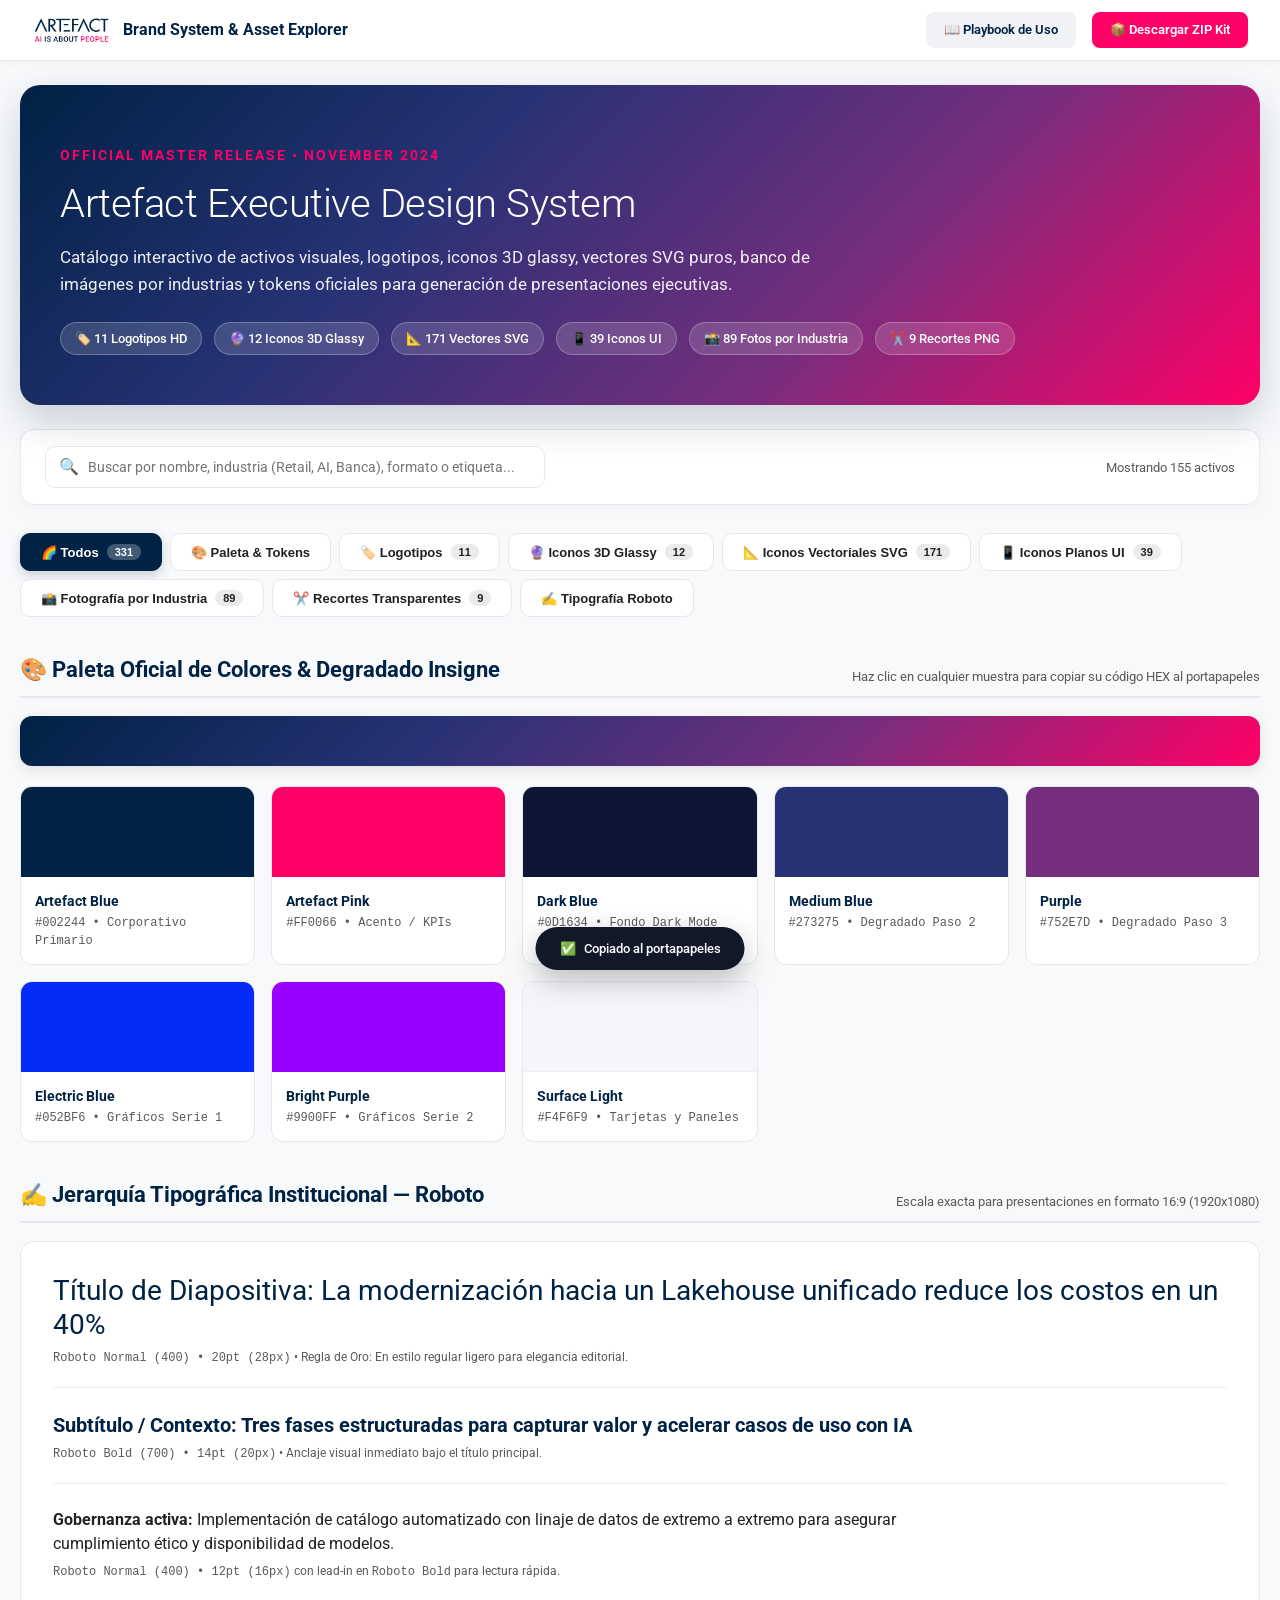
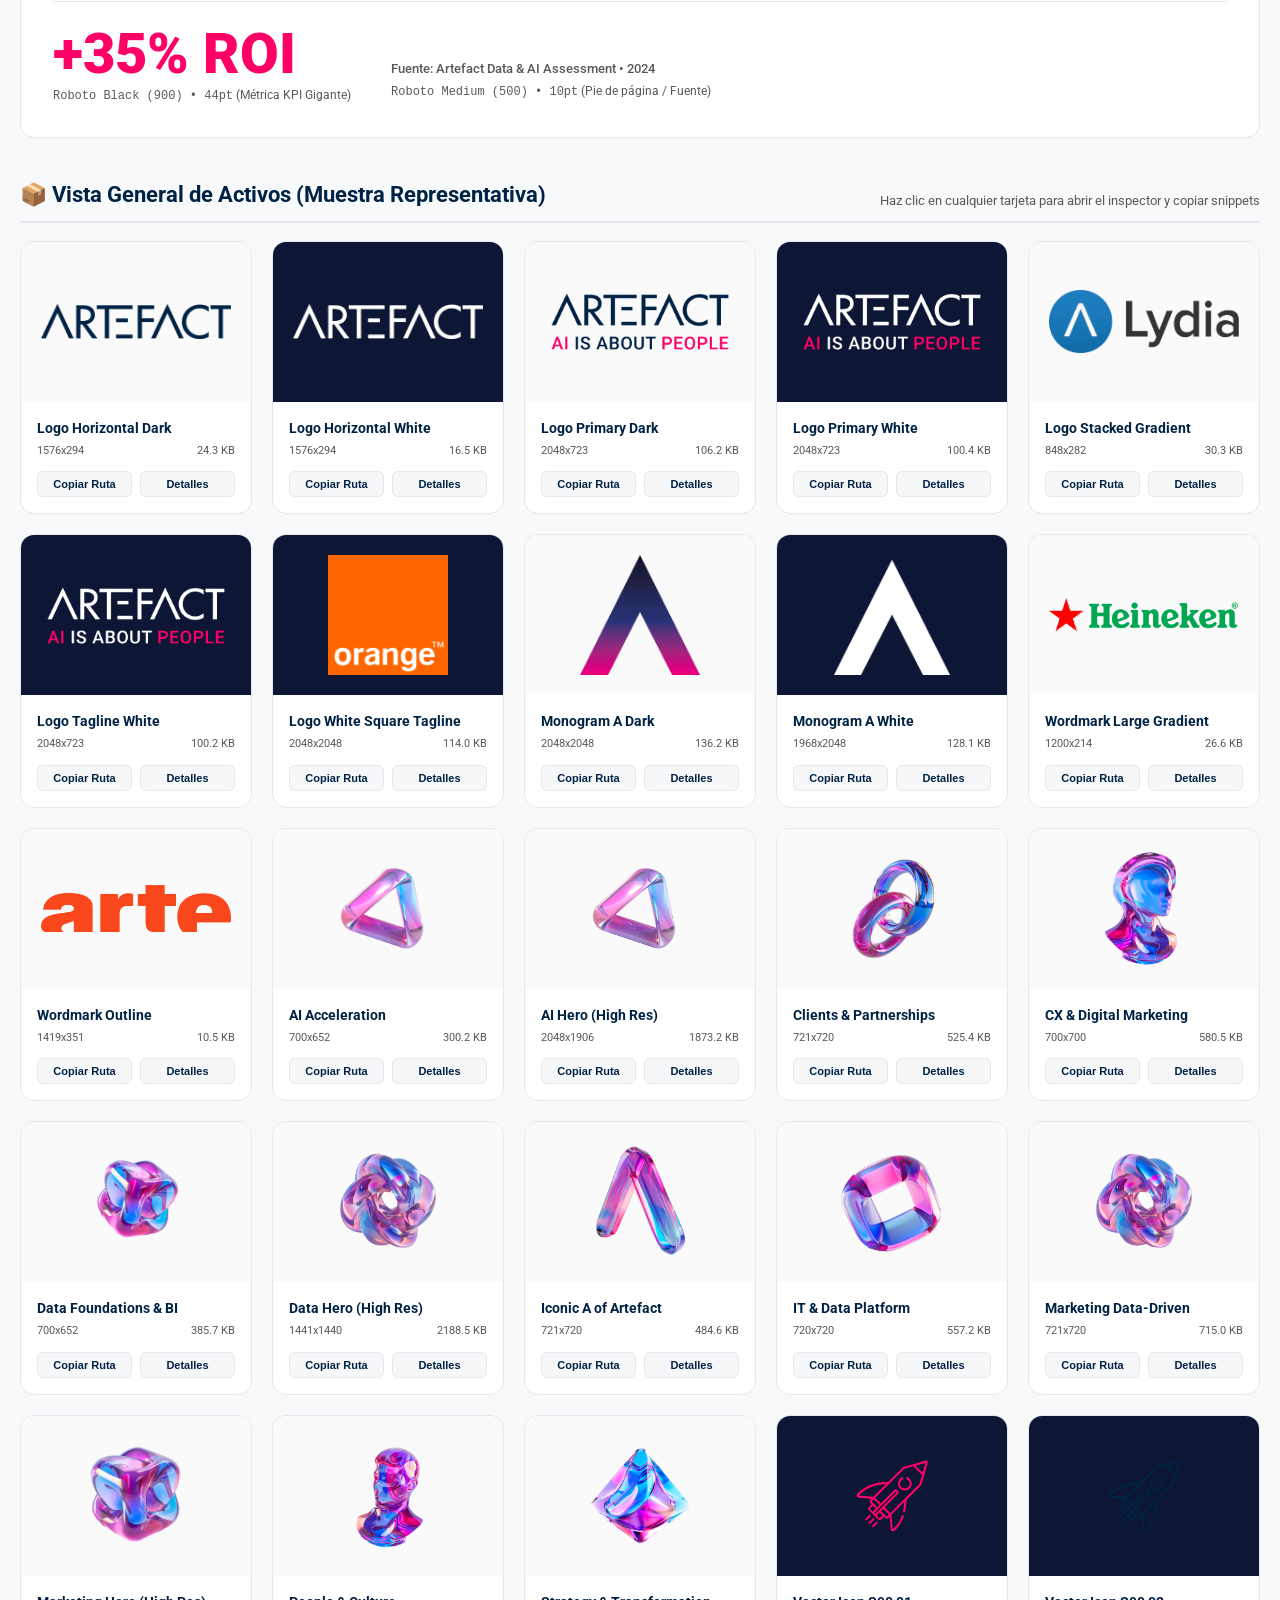
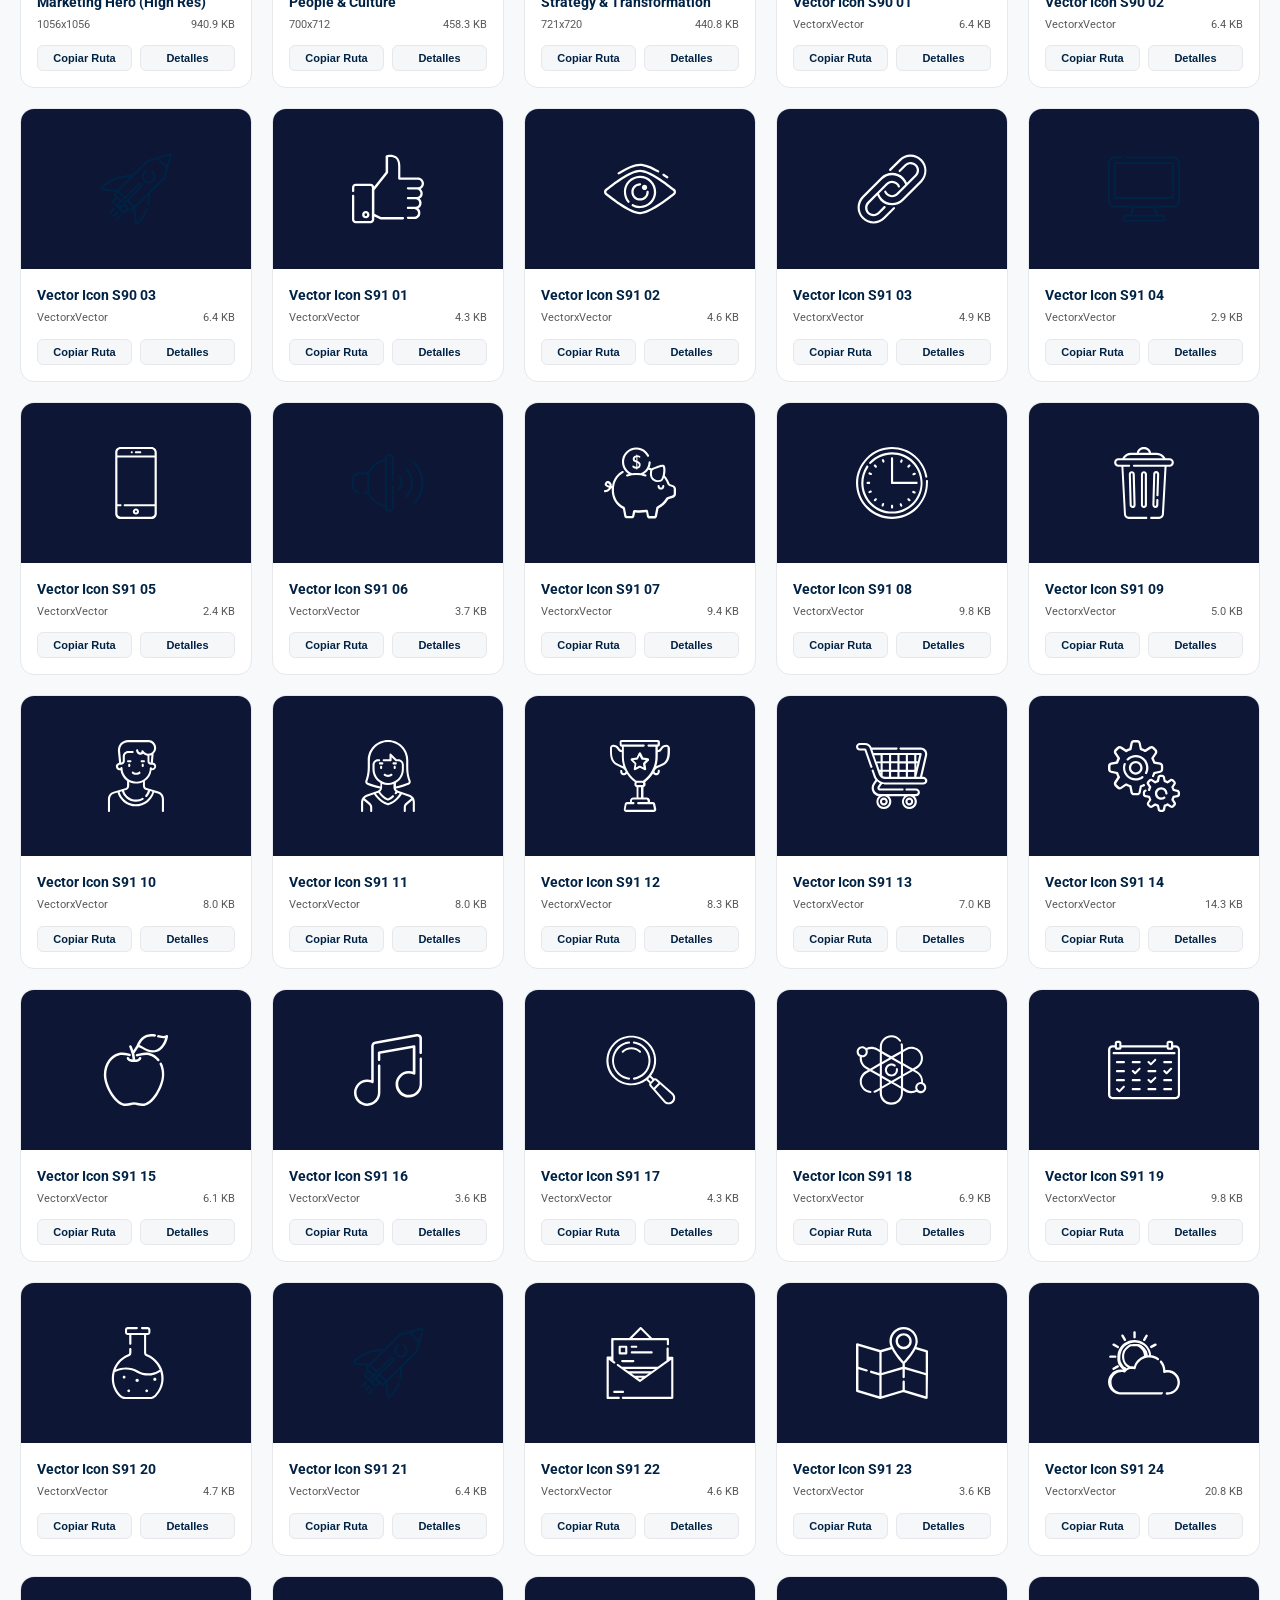
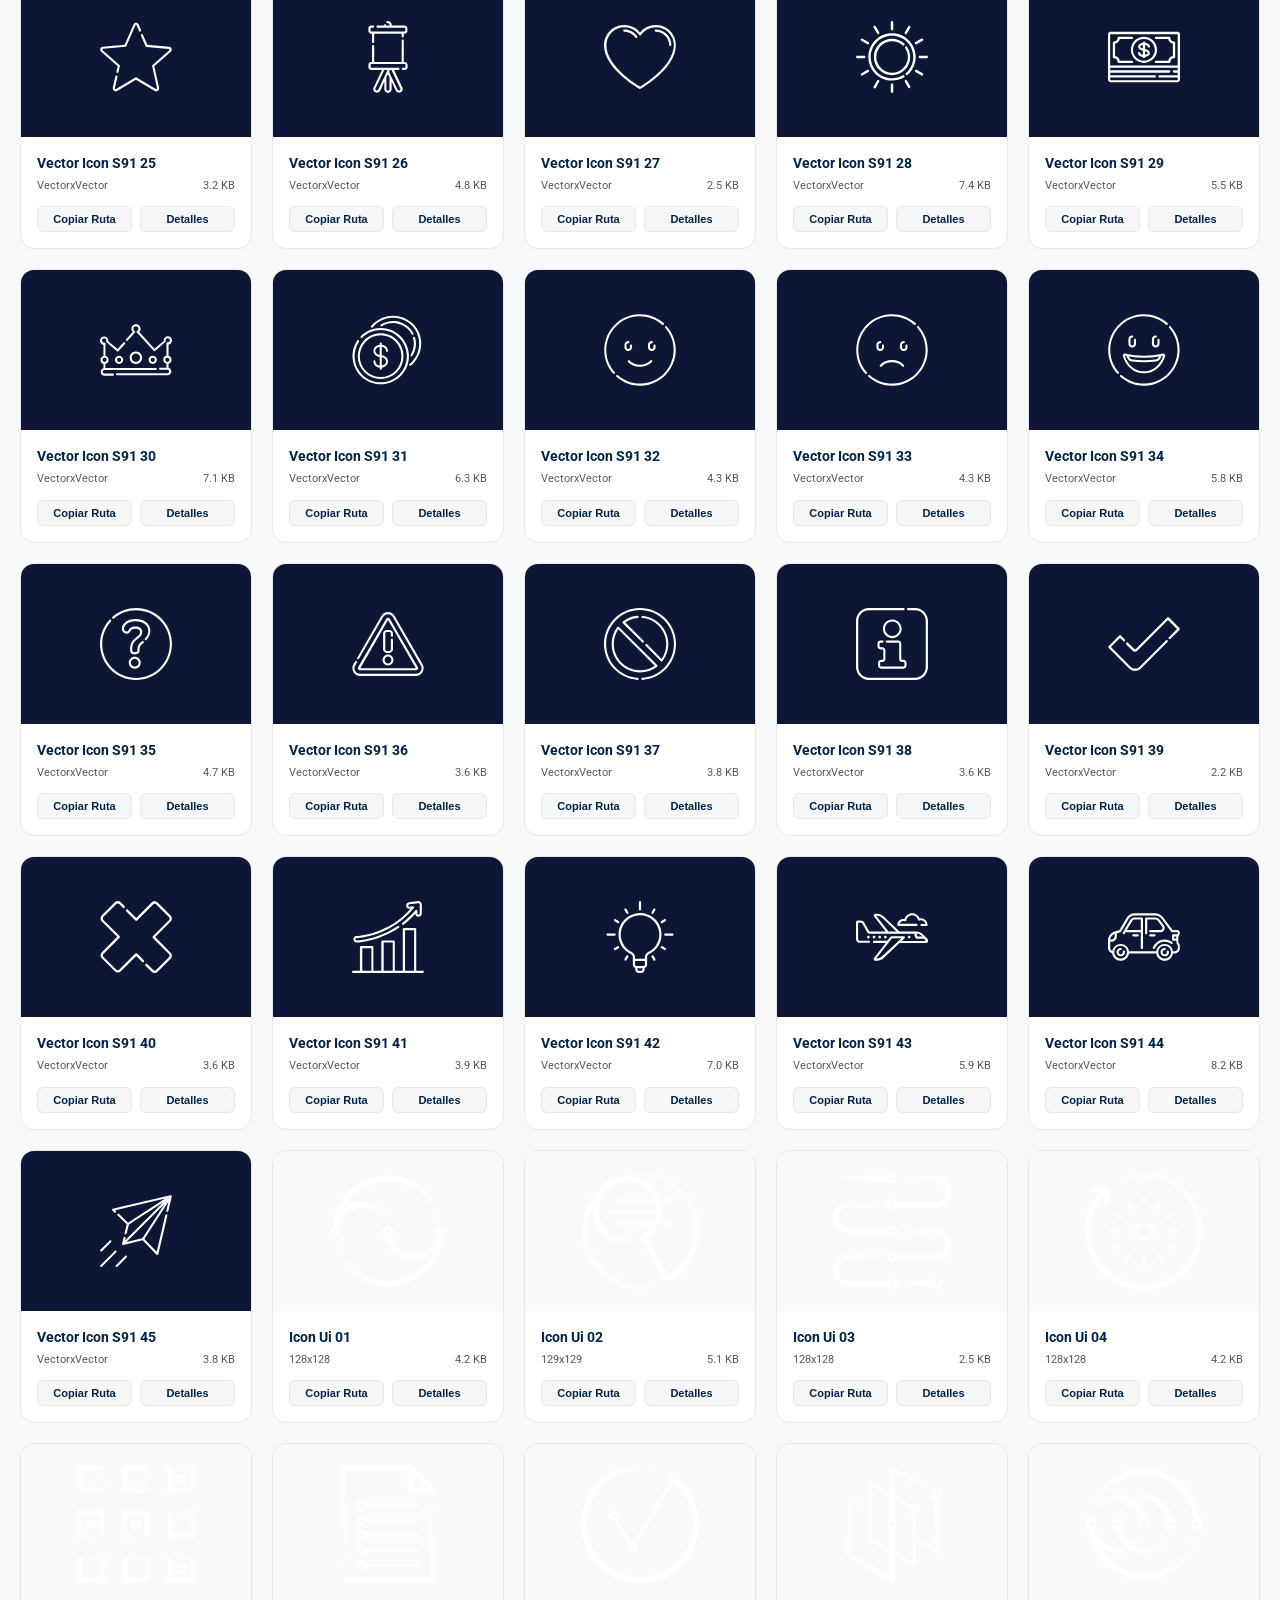
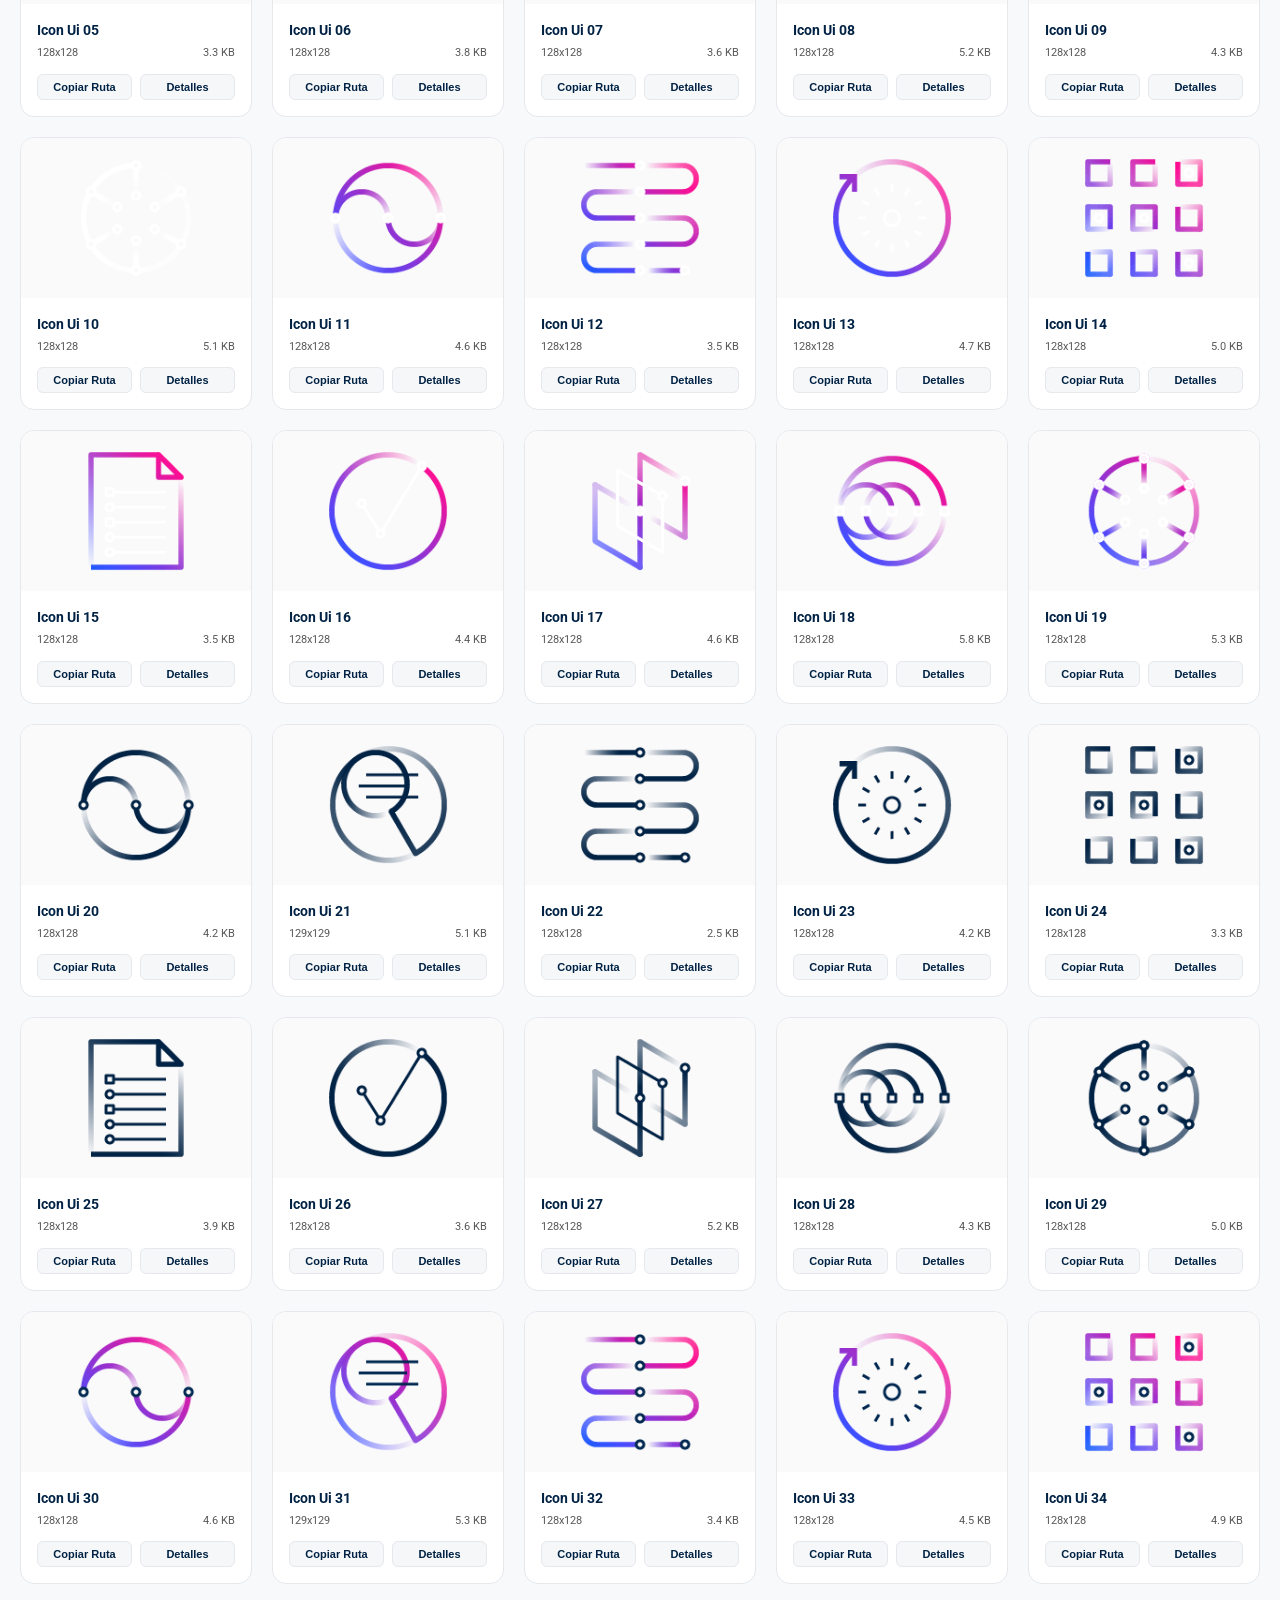
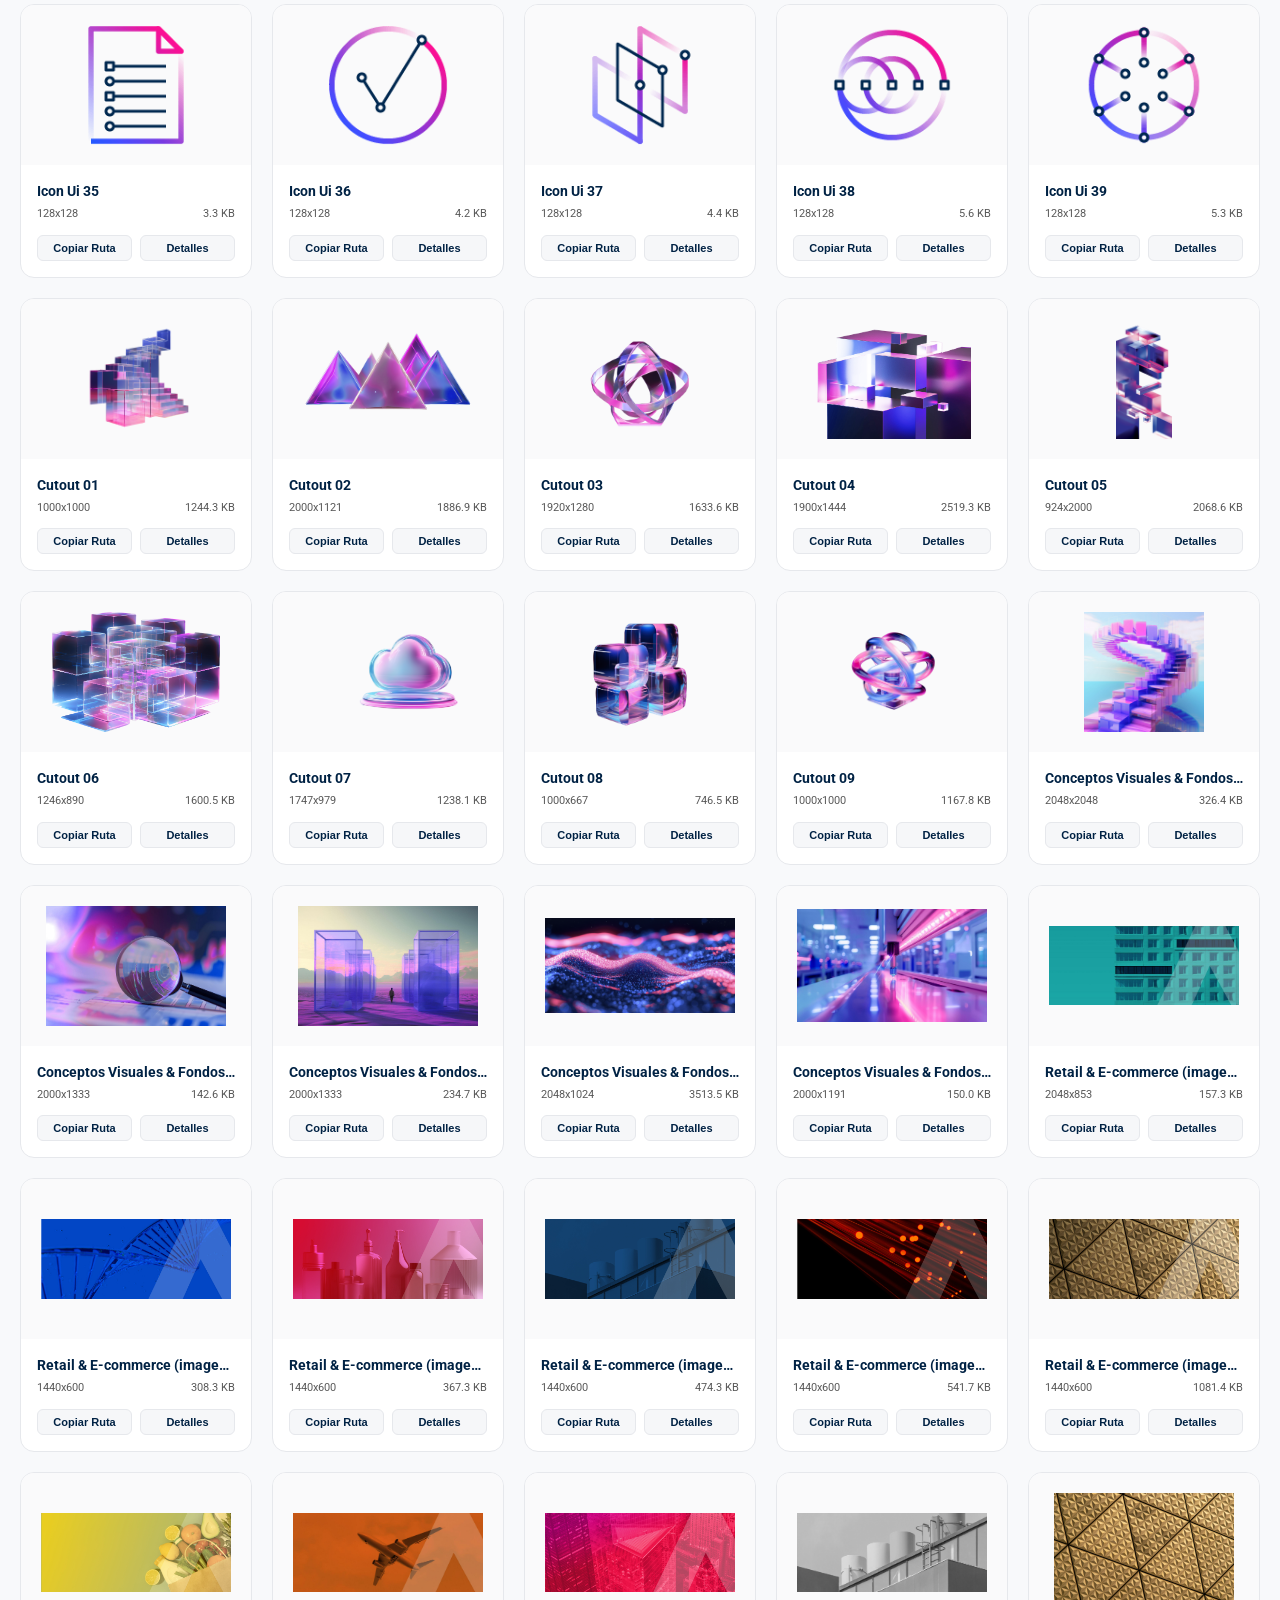
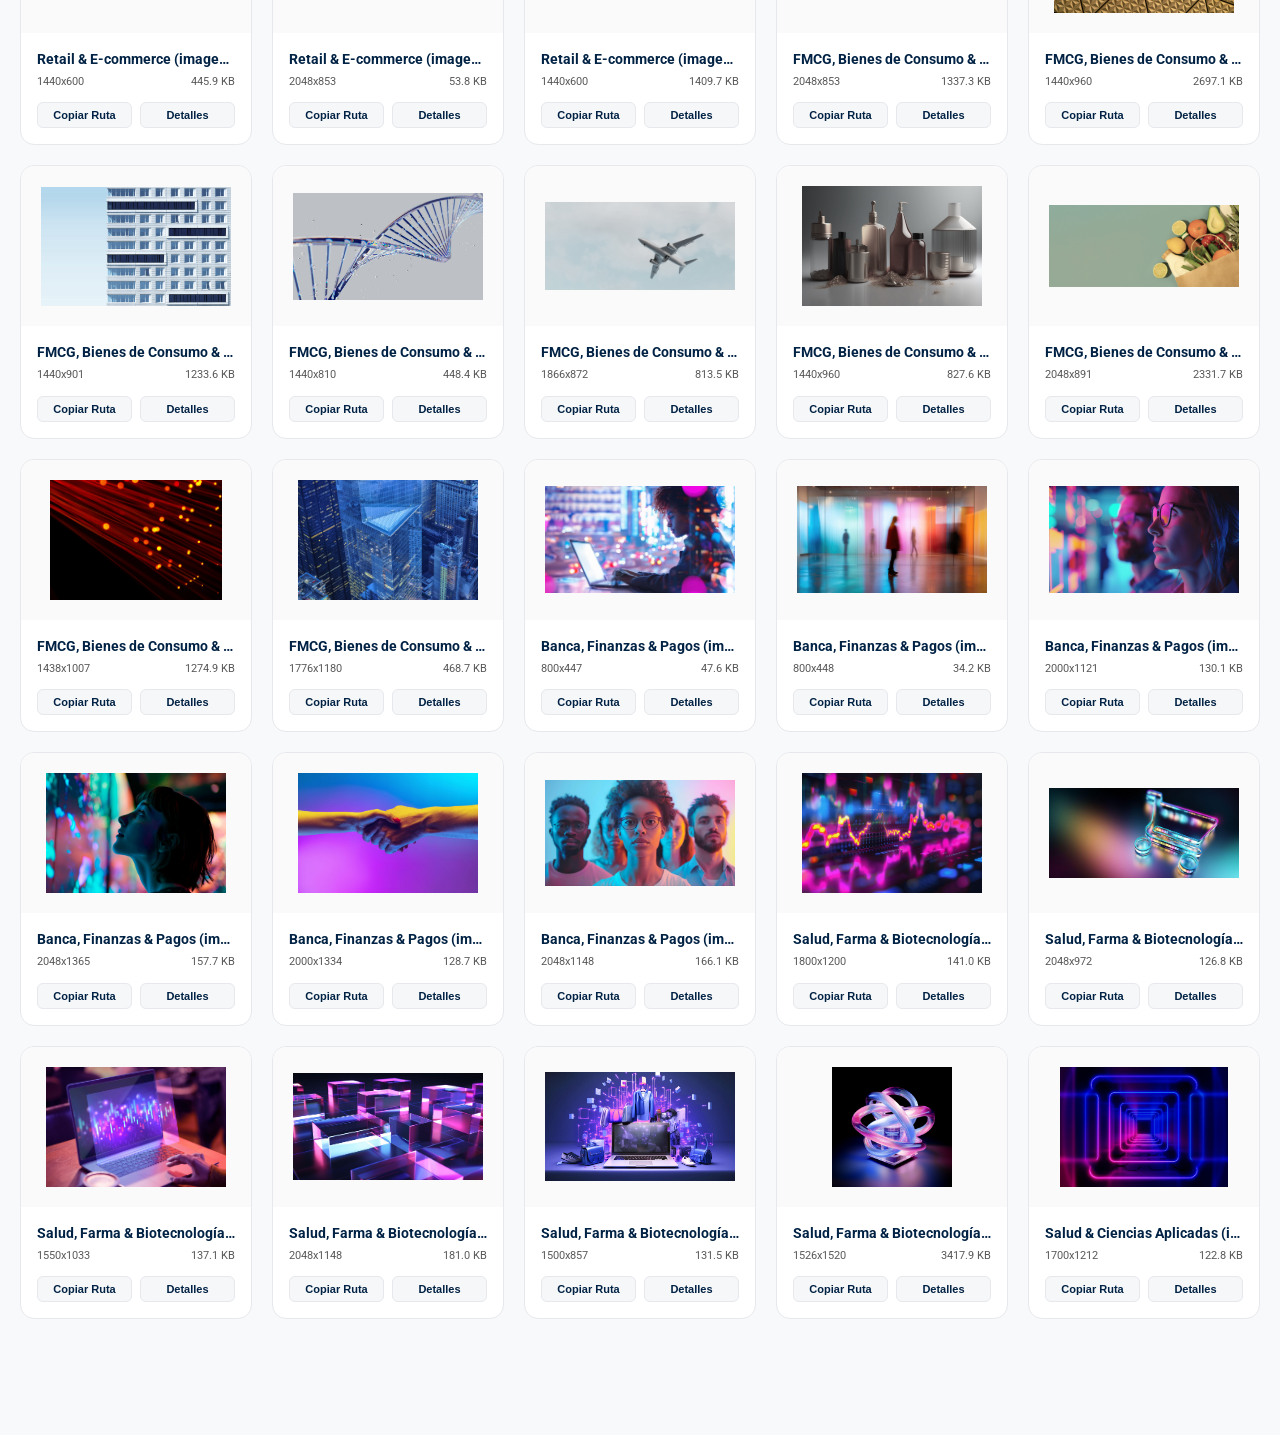
==== company-kits/artefact/index.html @ 00fe84c5 "feat: complete interactive asset explorer hub and context guides" ====
<!DOCTYPE html>
<html lang="es">
<head>
  <meta charset="UTF-8">
  <meta name="viewport" content="width=device-width, initial-scale=1.0">
  <title>Artefact Brand System & Asset Explorer</title>
  <link rel="stylesheet" href="tokens/artefact_theme.css">
  <link rel="preconnect" href="https://fonts.googleapis.com">
  <link rel="preconnect" href="https://fonts.gstatic.com" crossorigin>
  <link href="https://fonts.googleapis.com/css2?family=Roboto:wght@100;300;400;500;700;900&display=swap" rel="stylesheet">
  <style>
    :root {
      --primary-gradient: linear-gradient(135deg, #002244 0%, #273275 33%, #752E7D 66%, #FF0066 100%);
      --bg-page: #F8F9FB;
      --card-bg: #FFFFFF;
      --text-main: #212121;
      --text-muted: #595959;
      --border-color: #E6E8EC;
      --accent-pink: #FF0066;
      --artefact-blue: #002244;
      --dark-navy: #0D1634;
    }

    * { box-sizing: border-box; margin: 0; padding: 0; }
    body {
      font-family: 'Roboto', -apple-system, BlinkMacSystemFont, 'Segoe UI', sans-serif;
      background: var(--bg-page);
      color: var(--text-main);
      line-height: 1.5;
      padding-bottom: 80px;
    }

    /* Top Sticky Navigation Bar */
    .top-bar {
      position: sticky;
      top: 0;
      z-index: 100;
      background: rgba(255, 255, 255, 0.92);
      backdrop-filter: blur(12px);
      border-bottom: 1px solid var(--border-color);
      padding: 12px 32px;
      display: flex;
      justify-content: space-between;
      align-items: center;
      box-shadow: 0 2px 10px rgba(0,0,0,0.03);
    }
    .brand-logo-nav {
      display: flex;
      align-items: center;
      gap: 12px;
      text-decoration: none;
      color: var(--artefact-blue);
      font-weight: 700;
      font-size: 16px;
    }
    .brand-logo-nav img {
      height: 28px;
    }
    .nav-actions {
      display: flex;
      align-items: center;
      gap: 16px;
    }
    .btn-action {
      padding: 8px 18px;
      border-radius: 8px;
      font-size: 13px;
      font-weight: 600;
      text-decoration: none;
      cursor: pointer;
      display: inline-flex;
      align-items: center;
      gap: 8px;
      transition: all 0.2s;
      border: none;
    }
    .btn-primary {
      background: var(--accent-pink);
      color: white;
    }
    .btn-primary:hover {
      background: #E0005A;
      transform: translateY(-1px);
      box-shadow: 0 4px 12px rgba(255,0,102,0.3);
    }
    .btn-secondary {
      background: #F0F2F5;
      color: var(--artefact-blue);
    }
    .btn-secondary:hover {
      background: #E4E7EB;
    }

    /* Hero Banner */
    .hero-header {
      background: var(--primary-gradient);
      color: white;
      padding: 60px 40px 50px 40px;
      margin: 24px auto;
      max-width: 1400px;
      border-radius: 20px;
      box-shadow: 0 16px 40px rgba(0, 34, 68, 0.2);
      position: relative;
      overflow: hidden;
    }
    .hero-header h1 {
      font-size: 40px;
      font-weight: 300;
      letter-spacing: -0.5px;
      margin-bottom: 10px;
    }
    .hero-header p {
      font-size: 17px;
      opacity: 0.92;
      max-width: 800px;
      line-height: 1.6;
      margin-bottom: 24px;
    }
    .stats-bar {
      display: flex;
      flex-wrap: wrap;
      gap: 12px;
    }
    .stat-badge {
      background: rgba(255, 255, 255, 0.15);
      border: 1px solid rgba(255, 255, 255, 0.25);
      backdrop-filter: blur(8px);
      padding: 6px 14px;
      border-radius: 20px;
      font-size: 13px;
      font-weight: 500;
      display: inline-flex;
      align-items: center;
      gap: 6px;
    }

    /* Main Container */
    .main-container {
      max-width: 1400px;
      margin: 0 auto;
      padding: 0 20px;
    }

    /* Search & Filter Toolbar */
    .toolbar {
      background: white;
      padding: 16px 24px;
      border-radius: 14px;
      border: 1px solid var(--border-color);
      margin-bottom: 28px;
      display: flex;
      flex-wrap: wrap;
      justify-content: space-between;
      align-items: center;
      gap: 16px;
      box-shadow: 0 4px 16px rgba(0,0,0,0.03);
    }
    .search-box {
      position: relative;
      flex: 1;
      min-width: 280px;
      max-width: 500px;
    }
    .search-box input {
      width: 100%;
      padding: 12px 16px 12px 42px;
      border-radius: 10px;
      border: 1px solid var(--border-color);
      font-size: 14px;
      font-family: inherit;
      outline: none;
      transition: border-color 0.2s, box-shadow 0.2s;
    }
    .search-box input:focus {
      border-color: var(--accent-pink);
      box-shadow: 0 0 0 3px rgba(255,0,102,0.12);
    }
    .search-icon {
      position: absolute;
      left: 14px;
      top: 50%;
      transform: translateY(-50%);
      color: #999;
      font-size: 16px;
    }

    /* Tabs Filter Bar */
    .filter-tabs {
      display: flex;
      flex-wrap: wrap;
      gap: 8px;
      margin-bottom: 30px;
    }
    .tab-btn {
      padding: 10px 20px;
      border-radius: 10px;
      border: 1px solid var(--border-color);
      background: white;
      color: var(--text-main);
      font-size: 13px;
      font-weight: 600;
      cursor: pointer;
      transition: all 0.2s;
      display: flex;
      align-items: center;
      gap: 8px;
    }
    .tab-btn:hover {
      background: #F4F6F9;
      border-color: #D0D4DC;
    }
    .tab-btn.active {
      background: var(--artefact-blue);
      color: white;
      border-color: var(--artefact-blue);
      box-shadow: 0 4px 12px rgba(0, 34, 68, 0.2);
    }
    .tab-count {
      background: rgba(0,0,0,0.08);
      padding: 2px 8px;
      border-radius: 12px;
      font-size: 11px;
    }
    .tab-btn.active .tab-count {
      background: rgba(255,255,255,0.25);
    }

    /* Sub-filter chips */
    .subfilter-bar {
      display: flex;
      flex-wrap: wrap;
      gap: 8px;
      margin-bottom: 24px;
      padding-bottom: 16px;
      border-bottom: 1px solid var(--border-color);
    }
    .chip-btn {
      padding: 6px 14px;
      border-radius: 20px;
      font-size: 12px;
      font-weight: 500;
      background: #EBF0F5;
      color: var(--artefact-blue);
      border: 1px solid transparent;
      cursor: pointer;
      transition: all 0.2s;
    }
    .chip-btn:hover {
      background: #DFE5ED;
    }
    .chip-btn.active {
      background: var(--accent-pink);
      color: white;
      box-shadow: 0 2px 8px rgba(255,0,102,0.3);
    }

    /* Section Headings */
    .section-header {
      display: flex;
      justify-content: space-between;
      align-items: flex-end;
      margin: 36px 0 18px 0;
      padding-bottom: 10px;
      border-bottom: 2px solid var(--border-color);
    }
    .section-title {
      font-size: 22px;
      font-weight: 700;
      color: var(--artefact-blue);
      display: flex;
      align-items: center;
      gap: 10px;
    }
    .section-desc {
      font-size: 13px;
      color: var(--text-muted);
    }

    /* Grid of Asset Cards */
    .asset-grid {
      display: grid;
      grid-template-columns: repeat(auto-fill, minmax(220px, 1fr));
      gap: 20px;
      margin-bottom: 40px;
    }
    .asset-card {
      background: white;
      border: 1px solid var(--border-color);
      border-radius: 14px;
      overflow: hidden;
      display: flex;
      flex-direction: column;
      transition: transform 0.2s, box-shadow 0.2s, border-color 0.2s;
      cursor: pointer;
      position: relative;
    }
    .asset-card:hover {
      transform: translateY(-4px);
      box-shadow: 0 12px 28px rgba(0,0,0,0.08);
      border-color: #CBD0DB;
    }
    .asset-preview-box {
      height: 160px;
      display: flex;
      align-items: center;
      justify-content: center;
      padding: 20px;
      background: #FAFAFB;
      position: relative;
    }
    .asset-preview-box.dark-bg {
      background: var(--dark-navy);
    }
    .asset-preview-box img, .asset-preview-box svg {
      max-width: 100%;
      max-height: 100%;
      object-fit: contain;
      transition: transform 0.2s;
    }
    .asset-card:hover .asset-preview-box img, .asset-card:hover .asset-preview-box svg {
      transform: scale(1.05);
    }
    .asset-info {
      padding: 16px;
      display: flex;
      flex-direction: column;
      flex: 1;
      justify-content: space-between;
    }
    .asset-title {
      font-size: 14px;
      font-weight: 700;
      color: var(--artefact-blue);
      margin-bottom: 4px;
      white-space: nowrap;
      overflow: hidden;
      text-overflow: ellipsis;
    }
    .asset-meta {
      font-size: 11px;
      color: var(--text-muted);
      margin-bottom: 12px;
      display: flex;
      justify-content: space-between;
    }
    .asset-actions {
      display: flex;
      gap: 8px;
    }
    .btn-card {
      flex: 1;
      padding: 6px 10px;
      border-radius: 6px;
      font-size: 11px;
      font-weight: 600;
      border: 1px solid var(--border-color);
      background: #F6F7F9;
      color: var(--artefact-blue);
      cursor: pointer;
      text-align: center;
      transition: all 0.15s;
    }
    .btn-card:hover {
      background: var(--artefact-blue);
      color: white;
      border-color: var(--artefact-blue);
    }

    /* Color Swatches Grid */
    .color-grid {
      display: grid;
      grid-template-columns: repeat(auto-fill, minmax(200px, 1fr));
      gap: 16px;
      margin-bottom: 30px;
    }
    .color-box {
      background: white;
      border-radius: 12px;
      border: 1px solid var(--border-color);
      overflow: hidden;
      cursor: pointer;
      transition: transform 0.2s;
    }
    .color-box:hover {
      transform: translateY(-3px);
      box-shadow: 0 8px 20px rgba(0,0,0,0.06);
    }
    .color-fill {
      height: 90px;
      width: 100%;
    }
    .color-details {
      padding: 14px;
    }
    .color-name {
      font-weight: 700;
      font-size: 14px;
      color: var(--artefact-blue);
      margin-bottom: 2px;
    }
    .color-code {
      font-family: monospace;
      font-size: 12px;
      color: var(--text-muted);
    }

    /* Modal Viewer */
    .modal-backdrop {
      position: fixed;
      inset: 0;
      background: rgba(0, 15, 35, 0.7);
      backdrop-filter: blur(6px);
      z-index: 1000;
      display: flex;
      align-items: center;
      justify-content: center;
      padding: 20px;
      opacity: 0;
      pointer-events: none;
      transition: opacity 0.2s ease;
    }
    .modal-backdrop.open {
      opacity: 1;
      pointer-events: auto;
    }
    .modal-dialog {
      background: white;
      width: 100%;
      max-width: 800px;
      border-radius: 18px;
      overflow: hidden;
      box-shadow: 0 24px 60px rgba(0,0,0,0.3);
      display: flex;
      flex-direction: column;
      max-height: 90vh;
      animation: modalPop 0.25s cubic-bezier(0.16, 1, 0.3, 1);
    }
    @keyframes modalPop {
      from { transform: scale(0.95); opacity: 0; }
      to { transform: scale(1); opacity: 1; }
    }
    .modal-header {
      padding: 20px 28px;
      border-bottom: 1px solid var(--border-color);
      display: flex;
      justify-content: space-between;
      align-items: center;
    }
    .modal-header h3 {
      font-size: 18px;
      color: var(--artefact-blue);
      font-weight: 700;
    }
    .btn-close-modal {
      background: none;
      border: none;
      font-size: 22px;
      color: #888;
      cursor: pointer;
    }
    .modal-body {
      padding: 28px;
      overflow-y: auto;
      display: flex;
      flex-direction: column;
      gap: 24px;
    }
    .modal-preview-stage {
      background: #F4F6F9;
      border-radius: 14px;
      padding: 40px;
      display: flex;
      align-items: center;
      justify-content: center;
      min-height: 240px;
      position: relative;
    }
    .modal-preview-stage.dark-bg {
      background: var(--dark-navy);
    }
    .modal-preview-stage img, .modal-preview-stage svg {
      max-height: 200px;
      max-width: 100%;
      object-fit: contain;
    }
    .code-snippet-box {
      background: #181E29;
      color: #E2E8F0;
      padding: 16px;
      border-radius: 10px;
      font-family: monospace;
      font-size: 12px;
      position: relative;
      overflow-x: auto;
    }
    .btn-copy-code {
      position: absolute;
      top: 10px;
      right: 10px;
      background: rgba(255,255,255,0.15);
      color: white;
      border: none;
      padding: 4px 10px;
      border-radius: 6px;
      font-size: 11px;
      cursor: pointer;
    }
    .btn-copy-code:hover {
      background: var(--accent-pink);
    }

    /* Toast notification */
    .toast {
      position: fixed;
      bottom: 30px;
      left: 50%;
      transform: translateX(-50%) translateY(100px);
      background: #111827;
      color: white;
      padding: 12px 24px;
      border-radius: 30px;
      font-size: 13px;
      font-weight: 500;
      box-shadow: 0 10px 30px rgba(0,0,0,0.25);
      z-index: 9999;
      transition: transform 0.3s cubic-bezier(0.16, 1, 0.3, 1);
      display: flex;
      align-items: center;
      gap: 8px;
    }
    .toast.show {
      transform: translateX(-50%) translateY(0);
    }
  </style>
</head>
<body>

  <!-- Top Sticky Navigation -->
  <header class="top-bar">
    <a href="#" class="brand-logo-nav">
      <img src="assets/logos/artefact_logo_primary_dark.png" alt="Artefact">
      <span>Brand System & Asset Explorer</span>
    </a>
    <div class="nav-actions">
      <a href="docs/ELEMENTS_AND_CONTEXT_PLAYBOOK.md" class="btn-action btn-secondary" target="_blank">📖 Playbook de Uso</a>
      <a href="/Users/israeltorres/Downloads/artefact-llm-presentation-kit-v1.zip" class="btn-action btn-primary" download>📦 Descargar ZIP Kit</a>
    </div>
  </header>

  <!-- Hero Header -->
  <div class="main-container">
    <div class="hero-header">
      <div style="font-size: 14px; font-weight: 700; text-transform: uppercase; letter-spacing: 2px; color: #FF0066; margin-bottom: 8px;">Official Master Release • November 2024</div>
      <h1>Artefact Executive Design System</h1>
      <p>Catálogo interactivo de activos visuales, logotipos, iconos 3D glassy, vectores SVG puros, banco de imágenes por industrias y tokens oficiales para generación de presentaciones ejecutivas.</p>
      
      <div class="stats-bar">
        <span class="stat-badge">🏷️ 11 Logotipos HD</span>
        <span class="stat-badge">🔮 12 Iconos 3D Glassy</span>
        <span class="stat-badge">📐 171 Vectores SVG</span>
        <span class="stat-badge">📱 39 Iconos UI</span>
        <span class="stat-badge">📸 89 Fotos por Industria</span>
        <span class="stat-badge">✂️ 9 Recortes PNG</span>
      </div>
    </div>

    <!-- Search & Filter Toolbar -->
    <div class="toolbar">
      <div class="search-box">
        <span class="search-icon">🔍</span>
        <input type="text" id="searchInput" placeholder="Buscar por nombre, industria (Retail, AI, Banca), formato o etiqueta..." oninput="onSearchChange()">
      </div>
      <div style="font-size: 13px; color: var(--text-muted);" id="resultsCount">
        Mostrando todos los activos
      </div>
    </div>

    <!-- Category Filter Tabs -->
    <div class="filter-tabs" id="categoryTabs">
      <button class="tab-btn active" onclick="setCategory('all')">🌈 Todos <span class="tab-count" id="countAll">0</span></button>
      <button class="tab-btn" onclick="setCategory('colors')">🎨 Paleta & Tokens</button>
      <button class="tab-btn" onclick="setCategory('logos')">🏷️ Logotipos <span class="tab-count" id="countLogos">11</span></button>
      <button class="tab-btn" onclick="setCategory('glassy')">🔮 Iconos 3D Glassy <span class="tab-count" id="countGlassy">12</span></button>
      <button class="tab-btn" onclick="setCategory('svg')">📐 Iconos Vectoriales SVG <span class="tab-count" id="countSvg">171</span></button>
      <button class="tab-btn" onclick="setCategory('ui_flat')">📱 Iconos Planos UI <span class="tab-count" id="countUi">39</span></button>
      <button class="tab-btn" onclick="setCategory('photography')">📸 Fotografía por Industria <span class="tab-count" id="countPhotos">89</span></button>
      <button class="tab-btn" onclick="setCategory('cutouts')">✂️ Recortes Transparentes <span class="tab-count" id="countCutouts">9</span></button>
      <button class="tab-btn" onclick="setCategory('typography')">✍️ Tipografía Roboto</button>
    </div>

    <!-- Subfilter chips for photography -->
    <div class="subfilter-bar" id="photoSubfilters" style="display: none;">
      <button class="chip-btn active" onclick="setPhotoVertical('all')">Todas las Industrias</button>
      <button class="chip-btn" onclick="setPhotoVertical('Retail')">🛒 Retail & E-commerce</button>
      <button class="chip-btn" onclick="setPhotoVertical('FMCG')">📦 FMCG & Lujo</button>
      <button class="chip-btn" onclick="setPhotoVertical('Banca')">💳 Banca & Finanzas</button>
      <button class="chip-btn" onclick="setPhotoVertical('Salud')">🔬 Salud & Farma</button>
      <button class="chip-btn" onclick="setPhotoVertical('Energía')">⚡ Energía & Utilities</button>
      <button class="chip-btn" onclick="setPhotoVertical('Telecom')">📡 Telecom & 5G</button>
      <button class="chip-btn" onclick="setPhotoVertical('Transformación')">🤖 IA & Tech</button>
      <button class="chip-btn" onclick="setPhotoVertical('Sostenibilidad')">🌱 Sostenibilidad ESG</button>
    </div>

    <!-- Color Palette Section (Dynamic / Toggleable) -->
    <div id="colorsSection">
      <div class="section-header">
        <div class="section-title">🎨 Paleta Oficial de Colores & Degradado Insigne</div>
        <div class="section-desc">Haz clic en cualquier muestra para copiar su código HEX al portapapeles</div>
      </div>
      
      <div style="height: 50px; border-radius: 12px; background: var(--primary-gradient); margin-bottom: 20px; box-shadow: 0 4px 14px rgba(0,0,0,0.1); cursor: pointer;" onclick="copyToClipboard('linear-gradient(135deg, #002244 0%, #273275 33%, #752E7D 66%, #FF0066 100%)', 'CSS del Degradado')" title="Copiar CSS de Degradado"></div>

      <div class="color-grid">
        <div class="color-box" onclick="copyToClipboard('#002244', 'Artefact Blue')">
          <div class="color-fill" style="background:#002244;"></div>
          <div class="color-details">
            <div class="color-name">Artefact Blue</div>
            <div class="color-code">#002244 • Corporativo Primario</div>
          </div>
        </div>
        <div class="color-box" onclick="copyToClipboard('#FF0066', 'Artefact Pink')">
          <div class="color-fill" style="background:#FF0066;"></div>
          <div class="color-details">
            <div class="color-name">Artefact Pink</div>
            <div class="color-code">#FF0066 • Acento / KPIs</div>
          </div>
        </div>
        <div class="color-box" onclick="copyToClipboard('#0D1634', 'Dark Blue')">
          <div class="color-fill" style="background:#0D1634;"></div>
          <div class="color-details">
            <div class="color-name">Dark Blue</div>
            <div class="color-code">#0D1634 • Fondo Dark Mode</div>
          </div>
        </div>
        <div class="color-box" onclick="copyToClipboard('#273275', 'Medium Blue')">
          <div class="color-fill" style="background:#273275;"></div>
          <div class="color-details">
            <div class="color-name">Medium Blue</div>
            <div class="color-code">#273275 • Degradado Paso 2</div>
          </div>
        </div>
        <div class="color-box" onclick="copyToClipboard('#752E7D', 'Purple')">
          <div class="color-fill" style="background:#752E7D;"></div>
          <div class="color-details">
            <div class="color-name">Purple</div>
            <div class="color-code">#752E7D • Degradado Paso 3</div>
          </div>
        </div>
        <div class="color-box" onclick="copyToClipboard('#052BF6', 'Electric Blue')">
          <div class="color-fill" style="background:#052BF6;"></div>
          <div class="color-details">
            <div class="color-name">Electric Blue</div>
            <div class="color-code">#052BF6 • Gráficos Serie 1</div>
          </div>
        </div>
        <div class="color-box" onclick="copyToClipboard('#9900FF', 'Bright Purple')">
          <div class="color-fill" style="background:#9900FF;"></div>
          <div class="color-details">
            <div class="color-name">Bright Purple</div>
            <div class="color-code">#9900FF • Gráficos Serie 2</div>
          </div>
        </div>
        <div class="color-box" onclick="copyToClipboard('#F4F6F9', 'Surface Light')">
          <div class="color-fill" style="background:#F4F6F9; border-bottom:1px solid #eee;"></div>
          <div class="color-details">
            <div class="color-name">Surface Light</div>
            <div class="color-code">#F4F6F9 • Tarjetas y Paneles</div>
          </div>
        </div>
      </div>
    </div>

    <!-- Typography Section (Toggleable) -->
    <div id="typographySection" style="display: none; margin-bottom: 40px;">
      <div class="section-header">
        <div class="section-title">✍️ Jerarquía Tipográfica Institucional — Roboto</div>
        <div class="section-desc">Escala exacta para presentaciones en formato 16:9 (1920x1080)</div>
      </div>
      <div style="background: white; border: 1px solid var(--border-color); border-radius: 14px; padding: 32px;">
        <div style="margin-bottom: 24px; padding-bottom: 20px; border-bottom: 1px solid var(--border-color);">
          <div style="font-size: 28px; font-weight: 400; color: var(--artefact-blue); line-height: 1.2;">
            Título de Diapositiva: La modernización hacia un Lakehouse unificado reduce los costos en un 40%
          </div>
          <div style="font-size: 12px; color: var(--text-muted); margin-top: 6px;">
            <code>Roboto Normal (400) • 20pt (28px)</code> • Regla de Oro: En estilo regular ligero para elegancia editorial.
          </div>
        </div>

        <div style="margin-bottom: 24px; padding-bottom: 20px; border-bottom: 1px solid var(--border-color);">
          <div style="font-size: 20px; font-weight: 700; color: var(--artefact-blue); line-height: 1.3;">
            Subtítulo / Contexto: Tres fases estructuradas para capturar valor y acelerar casos de uso con IA
          </div>
          <div style="font-size: 12px; color: var(--text-muted); margin-top: 6px;">
            <code>Roboto Bold (700) • 14pt (20px)</code> • Anclaje visual inmediato bajo el título principal.
          </div>
        </div>

        <div style="margin-bottom: 24px; padding-bottom: 20px; border-bottom: 1px solid var(--border-color);">
          <div style="font-size: 16px; font-weight: 400; color: var(--text-main); line-height: 1.5; max-width: 900px;">
            <strong>Gobernanza activa:</strong> Implementación de catálogo automatizado con linaje de datos de extremo a extremo para asegurar cumplimiento ético y disponibilidad de modelos.
          </div>
          <div style="font-size: 12px; color: var(--text-muted); margin-top: 6px;">
            <code>Roboto Normal (400) • 12pt (16px)</code> con lead-in en <code>Roboto Bold</code> para lectura rápida.
          </div>
        </div>

        <div style="display: flex; gap: 40px; align-items: baseline;">
          <div>
            <div style="font-size: 56px; font-weight: 900; color: var(--accent-pink); line-height: 1;">+35% ROI</div>
            <div style="font-size: 12px; color: var(--text-muted); margin-top: 4px;"><code>Roboto Black (900) • 44pt</code> (Métrica KPI Gigante)</div>
          </div>
          <div>
            <div style="font-size: 13px; font-weight: 500; color: var(--text-muted);">Fuente: Artefact Data & AI Assessment • 2024</div>
            <div style="font-size: 12px; color: var(--text-muted); margin-top: 4px;"><code>Roboto Medium (500) • 10pt</code> (Pie de página / Fuente)</div>
          </div>
        </div>
      </div>
    </div>

    <!-- Asset Cards Grid (Populated dynamically) -->
    <div id="assetsGridContainer">
      <div class="section-header">
        <div class="section-title" id="gridSectionTitle">📦 Activos Visuales</div>
        <div class="section-desc">Haz clic en cualquier tarjeta para abrir el inspector y copiar snippets</div>
      </div>
      <div class="asset-grid" id="assetCardsGrid"></div>
    </div>

  </div>

  <!-- Modal Inspector Dialog -->
  <div class="modal-backdrop" id="modalBackdrop" onclick="closeModal(event)">
    <div class="modal-dialog" onclick="event.stopPropagation()">
      <div class="modal-header">
        <h3 id="modalTitle">Detalles del Activo</h3>
        <button class="btn-close-modal" onclick="closeModalDirect()">✕</button>
      </div>
      <div class="modal-body">
        <div class="modal-preview-stage" id="modalPreviewStage"></div>
        <div>
          <h4 style="font-size: 14px; font-weight: 700; color: var(--artefact-blue); margin-bottom: 4px;" id="modalAssetName"></h4>
          <p style="font-size: 13px; color: var(--text-muted); line-height: 1.5;" id="modalAssetDesc"></p>
        </div>
        <div>
          <div style="font-size: 12px; font-weight: 700; margin-bottom: 6px; color: var(--artefact-blue);">Código HTML para Presentation HTML (dom-to-pptx):</div>
          <div class="code-snippet-box">
            <button class="btn-copy-code" onclick="copySnippetFromModal('html')">Copiar</button>
            <code id="modalSnippetHtml"></code>
          </div>
        </div>
        <div>
          <div style="font-size: 12px; font-weight: 700; margin-bottom: 6px; color: var(--artefact-blue);">Ruta relativa local / CDN:</div>
          <div class="code-snippet-box">
            <button class="btn-copy-code" onclick="copySnippetFromModal('path')">Copiar</button>
            <code id="modalSnippetPath"></code>
          </div>
        </div>
      </div>
    </div>
  </div>

  <!-- Toast Element -->
  <div class="toast" id="toastBox">
    <span>✅</span> <span id="toastMsg">Copiado al portapapeles</span>
  </div>

  <script>
    const assetsData = {"logos": [{"name": "artefact_logo_horizontal_dark.png", "title": "Logo Horizontal Dark", "category": "Logotipos", "rel_path": "assets/logos/artefact_logo_horizontal_dark.png", "width": 1576, "height": 294, "size_kb": "24.3 KB", "is_dark_bg": false, "desc": "Wordmark horizontal para barras de navegaci\u00f3n o encabezados compactos.", "tags": ["logo", "branding", "wordmark", "monogram", "artefact"]}, {"name": "artefact_logo_horizontal_white.png", "title": "Logo Horizontal White", "category": "Logotipos", "rel_path": "assets/logos/artefact_logo_horizontal_white.png", "width": 1576, "height": 294, "size_kb": "16.5 KB", "is_dark_bg": true, "desc": "Wordmark horizontal para barras de navegaci\u00f3n o encabezados compactos.", "tags": ["logo", "branding", "wordmark", "monogram", "artefact"]}, {"name": "artefact_logo_primary_dark.png", "title": "Logo Primary Dark", "category": "Logotipos", "rel_path": "assets/logos/artefact_logo_primary_dark.png", "width": 2048, "height": 723, "size_kb": "106.2 KB", "is_dark_bg": false, "desc": "Logotipo institucional en versi\u00f3n oscura para fondos claros.", "tags": ["logo", "branding", "wordmark", "monogram", "artefact"]}, {"name": "artefact_logo_primary_white.png", "title": "Logo Primary White", "category": "Logotipos", "rel_path": "assets/logos/artefact_logo_primary_white.png", "width": 2048, "height": 723, "size_kb": "100.4 KB", "is_dark_bg": true, "desc": "Logotipo institucional en versi\u00f3n blanca para fondos oscuros o degradados.", "tags": ["logo", "branding", "wordmark", "monogram", "artefact"]}, {"name": "artefact_logo_stacked_gradient.png", "title": "Logo Stacked Gradient", "category": "Logotipos", "rel_path": "assets/logos/artefact_logo_stacked_gradient.png", "width": 848, "height": 282, "size_kb": "30.3 KB", "is_dark_bg": false, "desc": "Logotipo estilizado con isotipo en degradado corporativo.", "tags": ["logo", "branding", "wordmark", "monogram", "artefact"]}, {"name": "artefact_logo_tagline_white.png", "title": "Logo Tagline White", "category": "Logotipos", "rel_path": "assets/logos/artefact_logo_tagline_white.png", "width": 2048, "height": 723, "size_kb": "100.2 KB", "is_dark_bg": true, "desc": "Logotipo con tagline institucional 'Data & AI Consulting'.", "tags": ["logo", "branding", "wordmark", "monogram", "artefact"]}, {"name": "artefact_logo_white_square_tagline.png", "title": "Logo White Square Tagline", "category": "Logotipos", "rel_path": "assets/logos/artefact_logo_white_square_tagline.png", "width": 2048, "height": 2048, "size_kb": "114.0 KB", "is_dark_bg": true, "desc": "Logotipo con tagline institucional 'Data & AI Consulting'.", "tags": ["logo", "branding", "wordmark", "monogram", "artefact"]}, {"name": "artefact_monogram_a_dark.png", "title": "Monogram A Dark", "category": "Logotipos", "rel_path": "assets/logos/artefact_monogram_a_dark.png", "width": 2048, "height": 2048, "size_kb": "136.2 KB", "is_dark_bg": false, "desc": "Isotipo 'A' emblem\u00e1tico de m\u00e1xima resoluci\u00f3n (2048x2048).", "tags": ["logo", "branding", "wordmark", "monogram", "artefact"]}, {"name": "artefact_monogram_a_white.png", "title": "Monogram A White", "category": "Logotipos", "rel_path": "assets/logos/artefact_monogram_a_white.png", "width": 1968, "height": 2048, "size_kb": "128.1 KB", "is_dark_bg": true, "desc": "Isotipo 'A' emblem\u00e1tico de m\u00e1xima resoluci\u00f3n (2048x2048).", "tags": ["logo", "branding", "wordmark", "monogram", "artefact"]}, {"name": "artefact_wordmark_large_gradient.png", "title": "Wordmark Large Gradient", "category": "Logotipos", "rel_path": "assets/logos/artefact_wordmark_large_gradient.png", "width": 1200, "height": 214, "size_kb": "26.6 KB", "is_dark_bg": false, "desc": "Logotipo estilizado con isotipo en degradado corporativo.", "tags": ["logo", "branding", "wordmark", "monogram", "artefact"]}, {"name": "artefact_wordmark_outline.png", "title": "Wordmark Outline", "category": "Logotipos", "rel_path": "assets/logos/artefact_wordmark_outline.png", "width": 1419, "height": 351, "size_kb": "10.5 KB", "is_dark_bg": false, "desc": "Logotipo institucional en versi\u00f3n oscura para fondos claros.", "tags": ["logo", "branding", "wordmark", "monogram", "artefact"]}], "glassy": [{"name": "icon_glassy_ai_acceleration.png", "title": "AI Acceleration", "category": "Iconos 3D Glassy", "rel_path": "assets/icons/glassy_3d/icon_glassy_ai_acceleration.png", "width": 700, "height": 652, "size_kb": "300.2 KB", "is_dark_bg": false, "desc": "Inteligencia Artificial, LLMs, GenAI, Agentes Cognitivos, Machine Learning, Automatizaci\u00f3n Predictiva.", "tags": ["3d", "glassy", "icon", "ai acceleration", "artefact"]}, {"name": "icon_glassy_ai_hero_large.png", "title": "AI Hero (High Res)", "category": "Iconos 3D Glassy", "rel_path": "assets/icons/glassy_3d/icon_glassy_ai_hero_large.png", "width": 2048, "height": 1906, "size_kb": "1873.2 KB", "is_dark_bg": false, "desc": "Gr\u00e1fico principal tridimensional gigante (2048px) para portadas de alto impacto.", "tags": ["3d", "glassy", "icon", "ai hero (high res)", "artefact"]}, {"name": "icon_glassy_clients.png", "title": "Clients & Partnerships", "category": "Iconos 3D Glassy", "rel_path": "assets/icons/glassy_3d/icon_glassy_clients.png", "width": 721, "height": 720, "size_kb": "525.4 KB", "is_dark_bg": false, "desc": "Ecosistema de Partners, Clientes, Benchmarks de Mercado, Portafolio.", "tags": ["3d", "glassy", "icon", "clients & partnerships", "artefact"]}, {"name": "icon_glassy_cx_digital_marketing.png", "title": "CX & Digital Marketing", "category": "Iconos 3D Glassy", "rel_path": "assets/icons/glassy_3d/icon_glassy_cx_digital_marketing.png", "width": 700, "height": 700, "size_kb": "580.5 KB", "is_dark_bg": false, "desc": "Customer Experience, Customer 360, CDP, Personalizaci\u00f3n Omnicanal, CRM.", "tags": ["3d", "glassy", "icon", "cx & digital marketing", "artefact"]}, {"name": "icon_glassy_data_foundations_bi.png", "title": "Data Foundations & BI", "category": "Iconos 3D Glassy", "rel_path": "assets/icons/glassy_3d/icon_glassy_data_foundations_bi.png", "width": 700, "height": 652, "size_kb": "385.7 KB", "is_dark_bg": false, "desc": "Data Lakehouse, Gobierno de Datos, Calidad, BI Dashboards, Data Mesh, ETL/ELT.", "tags": ["3d", "glassy", "icon", "data foundations & bi", "artefact"]}, {"name": "icon_glassy_data_hero_large.png", "title": "Data Hero (High Res)", "category": "Iconos 3D Glassy", "rel_path": "assets/icons/glassy_3d/icon_glassy_data_hero_large.png", "width": 1441, "height": 1440, "size_kb": "2188.5 KB", "is_dark_bg": false, "desc": "Gr\u00e1fico principal de datos gigante (1440px) para portadas anal\u00edticas.", "tags": ["3d", "glassy", "icon", "data hero (high res)", "artefact"]}, {"name": "icon_glassy_iconic_a.png", "title": "Iconic A of Artefact", "category": "Iconos 3D Glassy", "rel_path": "assets/icons/glassy_3d/icon_glassy_iconic_a.png", "width": 721, "height": 720, "size_kb": "484.6 KB", "is_dark_bg": false, "desc": "S\u00edmbolo emblem\u00e1tico de la marca, Metodolog\u00eda Propietaria, Cierre Institucional.", "tags": ["3d", "glassy", "icon", "iconic a of artefact", "artefact"]}, {"name": "icon_glassy_it_data_platform.png", "title": "IT & Data Platform", "category": "Iconos 3D Glassy", "rel_path": "assets/icons/glassy_3d/icon_glassy_it_data_platform.png", "width": 720, "height": 720, "size_kb": "557.2 KB", "is_dark_bg": false, "desc": "Infraestructura Cloud (GCP, AWS, Azure, Databricks, Snowflake), MLOps, CI/CD.", "tags": ["3d", "glassy", "icon", "it & data platform", "artefact"]}, {"name": "icon_glassy_marketing_datadriven.png", "title": "Marketing Data-Driven", "category": "Iconos 3D Glassy", "rel_path": "assets/icons/glassy_3d/icon_glassy_marketing_datadriven.png", "width": 721, "height": 720, "size_kb": "715.0 KB", "is_dark_bg": false, "desc": "Media Mix Modeling (MMM), Atribuci\u00f3n, AdTech, Optimizaci\u00f3n de Inversi\u00f3n en Medios.", "tags": ["3d", "glassy", "icon", "marketing data-driven", "artefact"]}, {"name": "icon_glassy_marketing_hero_large.png", "title": "Marketing Hero (High Res)", "category": "Iconos 3D Glassy", "rel_path": "assets/icons/glassy_3d/icon_glassy_marketing_hero_large.png", "width": 1056, "height": 1056, "size_kb": "940.9 KB", "is_dark_bg": false, "desc": "Gr\u00e1fico principal de marketing gigante (1056px) para propuestas de medios.", "tags": ["3d", "glassy", "icon", "marketing hero (high res)", "artefact"]}, {"name": "icon_glassy_people.png", "title": "People & Culture", "category": "Iconos 3D Glassy", "rel_path": "assets/icons/glassy_3d/icon_glassy_people.png", "width": 700, "height": 712, "size_kb": "458.3 KB", "is_dark_bg": false, "desc": "Talento, AI Literacy, Cultura Data-Driven, Gesti\u00f3n del Cambio, Habilitaci\u00f3n de Equipos.", "tags": ["3d", "glassy", "icon", "people & culture", "artefact"]}, {"name": "icon_glassy_strategy_transformation.png", "title": "Strategy & Transformation", "category": "Iconos 3D Glassy", "rel_path": "assets/icons/glassy_3d/icon_glassy_strategy_transformation.png", "width": 721, "height": 720, "size_kb": "440.8 KB", "is_dark_bg": false, "desc": "Estrategia de Negocio, Data Operating Model, ROI, Priorizaci\u00f3n de Casos de Uso.", "tags": ["3d", "glassy", "icon", "strategy & transformation", "artefact"]}], "svg": [{"name": "vector_icon_s90_01.svg", "title": "Vector Icon S90 01", "category": "Iconos Vectoriales SVG", "rel_path": "assets/icons/vector_svg/vector_icon_s90_01.svg", "width": "Vector", "height": "Vector", "size_kb": "6.4 KB", "is_dark_bg": true, "desc": "Icono vectorial nativo de precisi\u00f3n matem\u00e1tica en SVG (Slides 90-93). Escalable al infinito.", "svg_data": "<svg xmlns=\"http://www.w3.org/2000/svg\" viewBox=\"0 0 371883.00 365691.00\" width=\"100%\" height=\"100%\">\n  <path d=\"M 71479.85 279856.76 C 70050.89 279856.76 68653.68 280333.09 67701.04 281254.00 L 49156.28 299799.20 C 47282.75 301672.77 47282.75 305451.67 49156.28 307357.00 C 50108.92 308309.67 51537.89 308754.24 52935.09 308754.24 C 54364.06 308754.24 55793.02 308309.67 56745.66 307357.00 L 75258.66 288811.80 C 77513.25 286938.23 77513.25 283159.33 75258.66 281254.00 C 74306.02 280333.09 72877.06 279856.76 71479.85 279856.76 Z\" fill=\"#FF0066\" stroke=\"#FF0066\" stroke-width=\"1.5\" />\n  <path d=\"M 107014.70 315390.76 C 105585.70 315390.76 104188.46 315867.09 103235.79 316819.75 L 84722.33 335333.20 C 82817.00 337206.77 82817.00 340985.67 84722.33 342891.00 C 85643.24 343843.67 87072.24 344320.00 88501.24 344320.00 C 89898.48 344320.00 91327.48 343843.67 92280.14 342891.00 L 110793.60 324377.56 C 113080.00 322472.23 113080.00 318693.33 110793.60 316819.75 C 109840.94 315867.09 108443.70 315390.76 107014.70 315390.76 Z\" fill=\"#FF0066\" stroke=\"#FF0066\" stroke-width=\"1.5\" />\n  <path d=\"M 89611.94 297608.00 C 88214.74 297608.00 86785.79 298084.32 85833.15 299036.95 L 67320.27 317168.74 C 65415.00 319074.00 65415.00 322852.78 67320.27 324758.05 C 68272.91 325678.93 69670.11 326155.25 71099.06 326155.25 C 72528.01 326155.25 73925.21 325678.93 74877.85 324758.05 L 93390.73 306594.51 C 95296.00 304721.00 95296.00 301291.52 93390.73 299036.95 C 92469.85 298084.32 91040.89 297608.00 89611.94 297608.00 Z\" fill=\"#FF0066\" stroke=\"#FF0066\" stroke-width=\"1.5\" />\n  <path d=\"M 359212.75 10923.73 L 344065.61 63097.26 L 307388.56 26070.88 L 359212.75 10923.73 Z M 155027.99 121335.99 L 89612.66 186751.37 L 15147.14 180686.16 C 14385.02 180686.16 13622.90 179193.67 14766.08 178812.61 C 46902.16 146676.51 89612.66 127020.15 134228.46 123241.30 L 155027.99 121335.99 Z M 91899.02 199961.46 L 121018.37 229461.89 L 110412.19 240417.38 L 80943.54 210948.71 L 91899.02 199961.46 Z M 86595.93 232859.68 L 101711.32 248006.83 L 88882.29 261216.93 C 88501.23 261597.99 87739.11 262360.11 86976.99 263503.29 L 73354.09 249880.38 C 72623.72 248737.20 72623.72 246863.65 73354.09 246101.53 L 86595.93 232859.68 Z M 295670.96 29087.61 L 341048.88 74465.56 L 327044.92 121335.99 L 177732.83 270679.93 L 148613.48 241179.50 L 216664.48 173128.46 C 221205.45 168587.49 222316.87 159886.61 216283.42 153472.09 C 213647.75 150836.42 210122.95 149502.71 206598.14 149502.71 C 203041.58 149502.71 199453.26 150836.42 196627.06 153472.09 L 128576.06 221523.13 L 99456.71 192022.71 L 248800.56 42678.77 L 295670.96 29087.61 Z M 206248.83 160267.67 C 207106.22 160267.67 207963.60 160648.73 208725.72 161410.85 C 209868.91 162935.09 209868.91 164427.58 208725.72 165951.82 L 136895.88 237781.71 L 101711.32 272934.54 C 100980.95 273696.66 100123.57 274077.72 99297.94 274077.72 C 98504.06 274077.72 97741.94 273696.66 97170.35 272934.54 C 95677.87 271442.05 95677.87 269536.75 97170.35 268044.26 L 203803.70 161410.85 C 204565.82 160648.73 205423.20 160267.67 206248.83 160267.67 Z M 140674.72 249499.32 L 169762.32 278999.75 L 158806.84 289574.18 L 158425.78 289574.18 L 129687.49 260454.81 L 140674.72 249499.32 Z M 122129.79 267663.20 L 137276.94 282778.60 L 124035.10 296020.45 C 123654.03 296401.51 122510.85 297131.88 122129.79 297131.88 C 121748.73 297131.88 121018.37 297131.88 120256.25 296020.45 L 106633.35 282778.60 C 107395.47 282397.54 107776.53 282016.48 108919.71 280873.30 L 122129.79 267663.20 Z M 359530.30 31.76 C 358672.91 31.76 357783.77 127.02 356926.39 349.31 C 333872.25 6763.82 266551.61 26801.25 244640.65 32866.46 C 243497.47 33247.52 243116.41 33628.58 242004.98 34390.70 L 167126.65 109237.33 L 133466.33 112254.05 C 85833.81 116032.90 40836.95 137213.51 7208.39 170873.85 C 31.76 177669.43 4540.97 190149.16 14766.08 191292.34 L 80181.42 196563.68 L 73354.09 203391.01 C 69194.18 207550.92 69194.18 214346.50 73354.09 218506.41 L 80181.42 224920.92 L 66939.58 238162.77 C 61636.49 243465.86 61636.49 252166.74 66939.58 257057.02 L 113079.61 303578.15 C 115715.28 306213.82 119113.07 307547.53 122510.85 307547.53 C 125908.64 307547.53 129338.18 306213.82 131973.85 303578.15 L 145215.69 290336.30 L 151249.14 296401.51 C 153535.51 298465.59 156361.70 299513.50 159251.41 299513.50 C 162109.36 299513.50 165062.58 298465.59 167507.71 296401.51 L 173922.23 289955.24 L 179606.37 354989.55 C 180368.49 359911.58 183004.16 363690.43 187164.07 365182.92 C 188466.02 365532.22 189736.22 365691.00 191006.43 365691.00 C 194181.93 365691.00 197198.65 364611.33 199643.79 362166.19 C 220443.33 341366.64 235939.77 316820.00 246514.19 289574.18 C 247276.31 286557.45 245783.83 283921.78 243116.41 282397.54 C 242449.55 282143.50 241782.70 282016.48 241147.60 282016.48 C 238956.50 282016.48 237114.71 283445.46 235939.77 285795.33 C 226476.78 311516.91 211361.39 335333.19 191705.04 354608.49 C 191387.49 354767.27 191006.43 354862.53 190688.87 354862.53 C 190212.55 354862.53 189831.49 354672.00 189831.49 354227.43 L 183004.16 280142.93 L 248800.56 214346.50 L 248800.56 214346.50 C 246514.19 240798.44 245783.83 248006.83 243116.41 261597.99 C 242735.35 264265.41 243878.53 267282.14 247276.31 268044.26 C 247784.39 268171.28 248292.48 268234.79 248768.80 268234.79 C 251150.43 268234.79 253150.99 266710.55 254103.64 263884.35 C 257882.49 247244.71 257882.49 239687.02 260899.22 203009.95 L 336126.85 127750.51 C 336507.91 127369.45 337270.03 126258.03 337651.09 125495.90 L 352766.48 74465.56 L 370549.29 12829.03 C 371883.00 6128.72 366103.59 31.76 359530.30 31.76 Z\" fill=\"#FF0066\" stroke=\"#FF0066\" stroke-width=\"1.5\" />\n  <path d=\"M 264391.86 85580.00 C 262423.06 85580.00 260581.28 86977.21 259755.65 89200.05 C 258263.17 91835.70 259755.65 94884.17 262423.06 95995.58 C 278649.77 103172.18 282460.35 124352.65 269980.71 136832.30 C 265058.71 141754.29 258707.74 144199.42 252325.02 144199.42 C 245974.05 144199.42 239527.82 141754.29 234415.30 136832.30 C 222316.71 124352.65 226127.29 103553.23 242004.70 95995.58 C 245021.41 94884.17 245783.53 91835.70 245021.41 89200.05 C 243846.48 86881.95 241814.17 85897.55 239750.11 85897.55 C 239115.01 85897.55 238448.16 85992.81 237844.82 86183.34 C 215140.11 96757.70 209487.75 126257.94 227619.76 144389.94 C 234415.30 151566.54 243497.18 154615.00 252960.12 154615.00 C 283571.77 154233.94 299830.25 115651.82 277157.30 93359.93 C 274140.59 90343.22 270361.76 87675.82 266551.18 86183.34 C 265852.58 85770.53 265122.22 85580.00 264391.86 85580.00 Z\" fill=\"#FF0066\" stroke=\"#FF0066\" stroke-width=\"1.5\" />\n</svg>", "tags": ["vector", "svg", "editable", "shapes", "icon"]}, {"name": "vector_icon_s90_02.svg", "title": "Vector Icon S90 02", "category": "Iconos Vectoriales SVG", "rel_path": "assets/icons/vector_svg/vector_icon_s90_02.svg", "width": "Vector", "height": "Vector", "size_kb": "6.4 KB", "is_dark_bg": true, "desc": "Icono vectorial nativo de precisi\u00f3n matem\u00e1tica en SVG (Slides 90-93). Escalable al infinito.", "svg_data": "<svg xmlns=\"http://www.w3.org/2000/svg\" viewBox=\"0 0 371883.00 365691.00\" width=\"100%\" height=\"100%\">\n  <path d=\"M 71479.85 279856.76 C 70050.89 279856.76 68653.68 280333.09 67701.04 281254.00 L 49156.28 299799.20 C 47282.75 301672.77 47282.75 305451.67 49156.28 307357.00 C 50108.92 308309.67 51537.89 308754.24 52935.09 308754.24 C 54364.06 308754.24 55793.02 308309.67 56745.66 307357.00 L 75258.66 288811.80 C 77513.25 286938.23 77513.25 283159.33 75258.66 281254.00 C 74306.02 280333.09 72877.06 279856.76 71479.85 279856.76 Z\" fill=\"#002244\" stroke=\"#002244\" stroke-width=\"1.5\" />\n  <path d=\"M 107014.70 315390.76 C 105585.70 315390.76 104188.46 315867.09 103235.79 316819.75 L 84722.33 335333.20 C 82817.00 337206.77 82817.00 340985.67 84722.33 342891.00 C 85643.24 343843.67 87072.24 344320.00 88501.24 344320.00 C 89898.48 344320.00 91327.48 343843.67 92280.14 342891.00 L 110793.60 324377.56 C 113080.00 322472.23 113080.00 318693.33 110793.60 316819.75 C 109840.94 315867.09 108443.70 315390.76 107014.70 315390.76 Z\" fill=\"#002244\" stroke=\"#002244\" stroke-width=\"1.5\" />\n  <path d=\"M 89611.94 297608.00 C 88214.74 297608.00 86785.79 298084.32 85833.15 299036.95 L 67320.27 317168.74 C 65415.00 319074.00 65415.00 322852.78 67320.27 324758.05 C 68272.91 325678.93 69670.11 326155.25 71099.06 326155.25 C 72528.01 326155.25 73925.21 325678.93 74877.85 324758.05 L 93390.73 306594.51 C 95296.00 304721.00 95296.00 301291.52 93390.73 299036.95 C 92469.85 298084.32 91040.89 297608.00 89611.94 297608.00 Z\" fill=\"#002244\" stroke=\"#002244\" stroke-width=\"1.5\" />\n  <path d=\"M 359212.75 10923.73 L 344065.61 63097.26 L 307388.56 26070.88 L 359212.75 10923.73 Z M 155027.99 121335.99 L 89612.66 186751.37 L 15147.14 180686.16 C 14385.02 180686.16 13622.90 179193.67 14766.08 178812.61 C 46902.16 146676.51 89612.66 127020.15 134228.46 123241.30 L 155027.99 121335.99 Z M 91899.02 199961.46 L 121018.37 229461.89 L 110412.19 240417.38 L 80943.54 210948.71 L 91899.02 199961.46 Z M 86595.93 232859.68 L 101711.32 248006.83 L 88882.29 261216.93 C 88501.23 261597.99 87739.11 262360.11 86976.99 263503.29 L 73354.09 249880.38 C 72623.72 248737.20 72623.72 246863.65 73354.09 246101.53 L 86595.93 232859.68 Z M 295670.96 29087.61 L 341048.88 74465.56 L 327044.92 121335.99 L 177732.83 270679.93 L 148613.48 241179.50 L 216664.48 173128.46 C 221205.45 168587.49 222316.87 159886.61 216283.42 153472.09 C 213647.75 150836.42 210122.95 149502.71 206598.14 149502.71 C 203041.58 149502.71 199453.26 150836.42 196627.06 153472.09 L 128576.06 221523.13 L 99456.71 192022.71 L 248800.56 42678.77 L 295670.96 29087.61 Z M 206248.83 160267.67 C 207106.22 160267.67 207963.60 160648.73 208725.72 161410.85 C 209868.91 162935.09 209868.91 164427.58 208725.72 165951.82 L 136895.88 237781.71 L 101711.32 272934.54 C 100980.95 273696.66 100123.57 274077.72 99297.94 274077.72 C 98504.06 274077.72 97741.94 273696.66 97170.35 272934.54 C 95677.87 271442.05 95677.87 269536.75 97170.35 268044.26 L 203803.70 161410.85 C 204565.82 160648.73 205423.20 160267.67 206248.83 160267.67 Z M 140674.72 249499.32 L 169762.32 278999.75 L 158806.84 289574.18 L 158425.78 289574.18 L 129687.49 260454.81 L 140674.72 249499.32 Z M 122129.79 267663.20 L 137276.94 282778.60 L 124035.10 296020.45 C 123654.03 296401.51 122510.85 297131.88 122129.79 297131.88 C 121748.73 297131.88 121018.37 297131.88 120256.25 296020.45 L 106633.35 282778.60 C 107395.47 282397.54 107776.53 282016.48 108919.71 280873.30 L 122129.79 267663.20 Z M 359530.30 31.76 C 358672.91 31.76 357783.77 127.02 356926.39 349.31 C 333872.25 6763.82 266551.61 26801.25 244640.65 32866.46 C 243497.47 33247.52 243116.41 33628.58 242004.98 34390.70 L 167126.65 109237.33 L 133466.33 112254.05 C 85833.81 116032.90 40836.95 137213.51 7208.39 170873.85 C 31.76 177669.43 4540.97 190149.16 14766.08 191292.34 L 80181.42 196563.68 L 73354.09 203391.01 C 69194.18 207550.92 69194.18 214346.50 73354.09 218506.41 L 80181.42 224920.92 L 66939.58 238162.77 C 61636.49 243465.86 61636.49 252166.74 66939.58 257057.02 L 113079.61 303578.15 C 115715.28 306213.82 119113.07 307547.53 122510.85 307547.53 C 125908.64 307547.53 129338.18 306213.82 131973.85 303578.15 L 145215.69 290336.30 L 151249.14 296401.51 C 153535.51 298465.59 156361.70 299513.50 159251.41 299513.50 C 162109.36 299513.50 165062.58 298465.59 167507.71 296401.51 L 173922.23 289955.24 L 179606.37 354989.55 C 180368.49 359911.58 183004.16 363690.43 187164.07 365182.92 C 188466.02 365532.22 189736.22 365691.00 191006.43 365691.00 C 194181.93 365691.00 197198.65 364611.33 199643.79 362166.19 C 220443.33 341366.64 235939.77 316820.00 246514.19 289574.18 C 247276.31 286557.45 245783.83 283921.78 243116.41 282397.54 C 242449.55 282143.50 241782.70 282016.48 241147.60 282016.48 C 238956.50 282016.48 237114.71 283445.46 235939.77 285795.33 C 226476.78 311516.91 211361.39 335333.19 191705.04 354608.49 C 191387.49 354767.27 191006.43 354862.53 190688.87 354862.53 C 190212.55 354862.53 189831.49 354672.00 189831.49 354227.43 L 183004.16 280142.93 L 248800.56 214346.50 L 248800.56 214346.50 C 246514.19 240798.44 245783.83 248006.83 243116.41 261597.99 C 242735.35 264265.41 243878.53 267282.14 247276.31 268044.26 C 247784.39 268171.28 248292.48 268234.79 248768.80 268234.79 C 251150.43 268234.79 253150.99 266710.55 254103.64 263884.35 C 257882.49 247244.71 257882.49 239687.02 260899.22 203009.95 L 336126.85 127750.51 C 336507.91 127369.45 337270.03 126258.03 337651.09 125495.90 L 352766.48 74465.56 L 370549.29 12829.03 C 371883.00 6128.72 366103.59 31.76 359530.30 31.76 Z\" fill=\"#002244\" stroke=\"#002244\" stroke-width=\"1.5\" />\n  <path d=\"M 264391.86 85580.00 C 262423.06 85580.00 260581.28 86977.21 259755.65 89200.05 C 258263.17 91835.70 259755.65 94884.17 262423.06 95995.58 C 278649.77 103172.18 282460.35 124352.65 269980.71 136832.30 C 265058.71 141754.29 258707.74 144199.42 252325.02 144199.42 C 245974.05 144199.42 239527.82 141754.29 234415.30 136832.30 C 222316.71 124352.65 226127.29 103553.23 242004.70 95995.58 C 245021.41 94884.17 245783.53 91835.70 245021.41 89200.05 C 243846.48 86881.95 241814.17 85897.55 239750.11 85897.55 C 239115.01 85897.55 238448.16 85992.81 237844.82 86183.34 C 215140.11 96757.70 209487.75 126257.94 227619.76 144389.94 C 234415.30 151566.54 243497.18 154615.00 252960.12 154615.00 C 283571.77 154233.94 299830.25 115651.82 277157.30 93359.93 C 274140.59 90343.22 270361.76 87675.82 266551.18 86183.34 C 265852.58 85770.53 265122.22 85580.00 264391.86 85580.00 Z\" fill=\"#002244\" stroke=\"#002244\" stroke-width=\"1.5\" />\n</svg>", "tags": ["vector", "svg", "editable", "shapes", "icon"]}, {"name": "vector_icon_s90_03.svg", "title": "Vector Icon S90 03", "category": "Iconos Vectoriales SVG", "rel_path": "assets/icons/vector_svg/vector_icon_s90_03.svg", "width": "Vector", "height": "Vector", "size_kb": "6.4 KB", "is_dark_bg": true, "desc": "Icono vectorial nativo de precisi\u00f3n matem\u00e1tica en SVG (Slides 90-93). Escalable al infinito.", "svg_data": "<svg xmlns=\"http://www.w3.org/2000/svg\" viewBox=\"0 0 371883.00 365691.00\" width=\"100%\" height=\"100%\">\n  <path d=\"M 71479.85 279856.76 C 70050.89 279856.76 68653.68 280333.09 67701.04 281254.00 L 49156.28 299799.20 C 47282.75 301672.77 47282.75 305451.67 49156.28 307357.00 C 50108.92 308309.67 51537.89 308754.24 52935.09 308754.24 C 54364.06 308754.24 55793.02 308309.67 56745.66 307357.00 L 75258.66 288811.80 C 77513.25 286938.23 77513.25 283159.33 75258.66 281254.00 C 74306.02 280333.09 72877.06 279856.76 71479.85 279856.76 Z\" fill=\"#002244\" stroke=\"#002244\" stroke-width=\"1.5\" />\n  <path d=\"M 107014.70 315390.76 C 105585.70 315390.76 104188.46 315867.09 103235.79 316819.75 L 84722.33 335333.20 C 82817.00 337206.77 82817.00 340985.67 84722.33 342891.00 C 85643.24 343843.67 87072.24 344320.00 88501.24 344320.00 C 89898.48 344320.00 91327.48 343843.67 92280.14 342891.00 L 110793.60 324377.56 C 113080.00 322472.23 113080.00 318693.33 110793.60 316819.75 C 109840.94 315867.09 108443.70 315390.76 107014.70 315390.76 Z\" fill=\"#002244\" stroke=\"#002244\" stroke-width=\"1.5\" />\n  <path d=\"M 89611.94 297608.00 C 88214.74 297608.00 86785.79 298084.32 85833.15 299036.95 L 67320.27 317168.74 C 65415.00 319074.00 65415.00 322852.78 67320.27 324758.05 C 68272.91 325678.93 69670.11 326155.25 71099.06 326155.25 C 72528.01 326155.25 73925.21 325678.93 74877.85 324758.05 L 93390.73 306594.51 C 95296.00 304721.00 95296.00 301291.52 93390.73 299036.95 C 92469.85 298084.32 91040.89 297608.00 89611.94 297608.00 Z\" fill=\"#002244\" stroke=\"#002244\" stroke-width=\"1.5\" />\n  <path d=\"M 359212.75 10923.73 L 344065.61 63097.26 L 307388.56 26070.88 L 359212.75 10923.73 Z M 155027.99 121335.99 L 89612.66 186751.37 L 15147.14 180686.16 C 14385.02 180686.16 13622.90 179193.67 14766.08 178812.61 C 46902.16 146676.51 89612.66 127020.15 134228.46 123241.30 L 155027.99 121335.99 Z M 91899.02 199961.46 L 121018.37 229461.89 L 110412.19 240417.38 L 80943.54 210948.71 L 91899.02 199961.46 Z M 86595.93 232859.68 L 101711.32 248006.83 L 88882.29 261216.93 C 88501.23 261597.99 87739.11 262360.11 86976.99 263503.29 L 73354.09 249880.38 C 72623.72 248737.20 72623.72 246863.65 73354.09 246101.53 L 86595.93 232859.68 Z M 295670.96 29087.61 L 341048.88 74465.56 L 327044.92 121335.99 L 177732.83 270679.93 L 148613.48 241179.50 L 216664.48 173128.46 C 221205.45 168587.49 222316.87 159886.61 216283.42 153472.09 C 213647.75 150836.42 210122.95 149502.71 206598.14 149502.71 C 203041.58 149502.71 199453.26 150836.42 196627.06 153472.09 L 128576.06 221523.13 L 99456.71 192022.71 L 248800.56 42678.77 L 295670.96 29087.61 Z M 206248.83 160267.67 C 207106.22 160267.67 207963.60 160648.73 208725.72 161410.85 C 209868.91 162935.09 209868.91 164427.58 208725.72 165951.82 L 136895.88 237781.71 L 101711.32 272934.54 C 100980.95 273696.66 100123.57 274077.72 99297.94 274077.72 C 98504.06 274077.72 97741.94 273696.66 97170.35 272934.54 C 95677.87 271442.05 95677.87 269536.75 97170.35 268044.26 L 203803.70 161410.85 C 204565.82 160648.73 205423.20 160267.67 206248.83 160267.67 Z M 140674.72 249499.32 L 169762.32 278999.75 L 158806.84 289574.18 L 158425.78 289574.18 L 129687.49 260454.81 L 140674.72 249499.32 Z M 122129.79 267663.20 L 137276.94 282778.60 L 124035.10 296020.45 C 123654.03 296401.51 122510.85 297131.88 122129.79 297131.88 C 121748.73 297131.88 121018.37 297131.88 120256.25 296020.45 L 106633.35 282778.60 C 107395.47 282397.54 107776.53 282016.48 108919.71 280873.30 L 122129.79 267663.20 Z M 359530.30 31.76 C 358672.91 31.76 357783.77 127.02 356926.39 349.31 C 333872.25 6763.82 266551.61 26801.25 244640.65 32866.46 C 243497.47 33247.52 243116.41 33628.58 242004.98 34390.70 L 167126.65 109237.33 L 133466.33 112254.05 C 85833.81 116032.90 40836.95 137213.51 7208.39 170873.85 C 31.76 177669.43 4540.97 190149.16 14766.08 191292.34 L 80181.42 196563.68 L 73354.09 203391.01 C 69194.18 207550.92 69194.18 214346.50 73354.09 218506.41 L 80181.42 224920.92 L 66939.58 238162.77 C 61636.49 243465.86 61636.49 252166.74 66939.58 257057.02 L 113079.61 303578.15 C 115715.28 306213.82 119113.07 307547.53 122510.85 307547.53 C 125908.64 307547.53 129338.18 306213.82 131973.85 303578.15 L 145215.69 290336.30 L 151249.14 296401.51 C 153535.51 298465.59 156361.70 299513.50 159251.41 299513.50 C 162109.36 299513.50 165062.58 298465.59 167507.71 296401.51 L 173922.23 289955.24 L 179606.37 354989.55 C 180368.49 359911.58 183004.16 363690.43 187164.07 365182.92 C 188466.02 365532.22 189736.22 365691.00 191006.43 365691.00 C 194181.93 365691.00 197198.65 364611.33 199643.79 362166.19 C 220443.33 341366.64 235939.77 316820.00 246514.19 289574.18 C 247276.31 286557.45 245783.83 283921.78 243116.41 282397.54 C 242449.55 282143.50 241782.70 282016.48 241147.60 282016.48 C 238956.50 282016.48 237114.71 283445.46 235939.77 285795.33 C 226476.78 311516.91 211361.39 335333.19 191705.04 354608.49 C 191387.49 354767.27 191006.43 354862.53 190688.87 354862.53 C 190212.55 354862.53 189831.49 354672.00 189831.49 354227.43 L 183004.16 280142.93 L 248800.56 214346.50 L 248800.56 214346.50 C 246514.19 240798.44 245783.83 248006.83 243116.41 261597.99 C 242735.35 264265.41 243878.53 267282.14 247276.31 268044.26 C 247784.39 268171.28 248292.48 268234.79 248768.80 268234.79 C 251150.43 268234.79 253150.99 266710.55 254103.64 263884.35 C 257882.49 247244.71 257882.49 239687.02 260899.22 203009.95 L 336126.85 127750.51 C 336507.91 127369.45 337270.03 126258.03 337651.09 125495.90 L 352766.48 74465.56 L 370549.29 12829.03 C 371883.00 6128.72 366103.59 31.76 359530.30 31.76 Z\" fill=\"#002244\" stroke=\"#002244\" stroke-width=\"1.5\" />\n  <path d=\"M 264391.86 85580.00 C 262423.06 85580.00 260581.28 86977.21 259755.65 89200.05 C 258263.17 91835.70 259755.65 94884.17 262423.06 95995.58 C 278649.77 103172.18 282460.35 124352.65 269980.71 136832.30 C 265058.71 141754.29 258707.74 144199.42 252325.02 144199.42 C 245974.05 144199.42 239527.82 141754.29 234415.30 136832.30 C 222316.71 124352.65 226127.29 103553.23 242004.70 95995.58 C 245021.41 94884.17 245783.53 91835.70 245021.41 89200.05 C 243846.48 86881.95 241814.17 85897.55 239750.11 85897.55 C 239115.01 85897.55 238448.16 85992.81 237844.82 86183.34 C 215140.11 96757.70 209487.75 126257.94 227619.76 144389.94 C 234415.30 151566.54 243497.18 154615.00 252960.12 154615.00 C 283571.77 154233.94 299830.25 115651.82 277157.30 93359.93 C 274140.59 90343.22 270361.76 87675.82 266551.18 86183.34 C 265852.58 85770.53 265122.22 85580.00 264391.86 85580.00 Z\" fill=\"#002244\" stroke=\"#002244\" stroke-width=\"1.5\" />\n</svg>", "tags": ["vector", "svg", "editable", "shapes", "icon"]}, {"name": "vector_icon_s91_01.svg", "title": "Vector Icon S91 01", "category": "Iconos Vectoriales SVG", "rel_path": "assets/icons/vector_svg/vector_icon_s91_01.svg", "width": "Vector", "height": "Vector", "size_kb": "4.3 KB", "is_dark_bg": true, "desc": "Icono vectorial nativo de precisi\u00f3n matem\u00e1tica en SVG (Slides 90-93). Escalable al infinito.", "svg_data": "<svg xmlns=\"http://www.w3.org/2000/svg\" viewBox=\"0 0 360356.00 343462.00\" width=\"100%\" height=\"100%\">\n  <path d=\"M 191387.52 0.00 C 181003.63 0.00 173001.36 2222.85 172429.77 2413.38 C 170143.41 3556.56 168269.87 5461.86 168269.87 8097.52 L 168269.87 86722.88 L 111174.34 159314.80 C 109269.03 151376.05 102092.40 145342.60 93010.46 145342.60 L 18544.93 145342.60 C 8700.88 145342.60 31.76 153281.35 31.76 163855.76 L 31.76 182019.62 C 31.76 185417.40 3048.48 187672.01 5684.15 187672.01 C 8700.88 187672.01 11368.30 185036.34 11368.30 182019.62 L 11368.30 163855.76 C 11368.30 160076.92 14385.03 157060.19 18163.87 157060.19 L 92661.16 157060.19 C 96440.00 157060.19 99456.73 160076.92 99456.73 163855.76 L 99456.73 324917.08 C 99456.73 328695.93 96440.00 331363.35 92661.16 331363.35 L 18163.87 331363.35 C 14385.03 331363.35 11368.30 328695.93 11368.30 324917.08 L 11368.30 206597.98 C 11368.30 203549.50 8700.88 200913.84 5684.15 200913.84 C 2286.36 200913.84 31.76 203930.56 31.76 206597.98 L 31.76 324917.08 C 31.76 334761.13 7970.51 343462.00 18544.93 343462.00 L 93010.46 343462.00 C 103235.58 343462.00 111555.40 335142.19 111555.40 324917.08 L 111555.40 309420.65 L 140293.69 323424.60 C 141405.12 323805.66 142167.24 323805.66 143310.42 323805.66 L 254834.06 323805.66 C 258231.85 323805.66 260518.21 321138.24 260518.21 318121.52 C 260518.21 315104.79 257501.48 312437.37 254834.06 312437.37 L 144834.66 312437.37 L 111936.46 296178.82 L 111936.46 177478.65 L 179225.35 92407.03 C 179987.47 91263.85 180749.59 90152.42 180749.59 88628.18 L 180749.59 12638.49 C 183766.32 12035.14 188116.76 11368.29 193070.54 11368.29 C 200469.46 11368.29 209170.34 12860.77 216664.52 18290.88 C 226476.82 25118.20 231017.79 38328.28 231017.79 57254.25 L 231017.79 119240.00 C 231017.79 122637.78 234034.52 124924.14 236701.94 124924.14 L 330093.46 124924.14 C 340286.83 124924.14 348987.70 133625.01 348987.70 143818.36 C 348987.70 154424.53 340286.83 162744.34 330093.46 162744.34 L 280174.57 162744.34 C 277157.84 162744.34 274490.42 165761.06 274490.42 168396.73 C 274490.42 171794.51 277538.90 174080.87 280174.57 174080.87 L 324790.37 174080.87 C 334634.43 174461.93 342573.19 183131.04 342573.19 192975.09 C 342573.19 203200.20 334253.37 211869.31 323647.19 211869.31 L 280174.57 211869.31 C 277157.84 211869.31 274490.42 214917.79 274490.42 217553.45 C 274490.42 220951.24 277538.90 223237.60 280174.57 223237.60 L 319868.35 223237.60 C 329331.34 223967.96 336507.98 232668.83 336507.98 242131.82 C 336507.98 252325.17 328188.16 261026.04 317613.74 261026.04 L 280174.57 261026.04 C 277157.84 261026.04 274490.42 264042.76 274490.42 266710.18 C 274490.42 270107.97 277538.90 272362.57 280174.57 272362.57 L 313834.89 272362.57 C 314215.95 272362.57 314946.32 272743.63 314946.32 272743.63 C 323647.19 274648.93 330474.52 282206.62 330474.52 291669.61 C 330474.52 302244.02 321773.65 310563.83 311548.53 310563.83 L 280174.57 310563.83 C 277157.84 310563.83 274490.42 313580.55 274490.42 316216.22 C 274490.42 319645.76 277538.90 321900.36 280174.57 321900.36 L 311548.53 321900.36 C 328569.22 321900.36 342192.13 308277.47 342192.13 291288.55 C 342192.13 282206.62 338413.28 274267.87 332348.07 268583.73 C 341811.07 263312.40 348225.58 253468.35 348225.58 241750.76 C 348225.58 232668.83 344446.73 224730.08 338413.28 219077.69 C 347844.52 216029.21 353909.73 205835.86 353909.73 194118.27 C 353909.73 185036.34 350130.88 177097.59 344065.67 171413.45 C 353528.67 166142.12 360324.24 156298.07 360324.24 144199.42 C 360324.24 127178.75 346352.03 113587.61 329331.34 113587.61 L 242005.03 113587.61 L 242005.03 58016.37 C 242005.03 35311.55 235558.76 18671.94 222697.98 9240.70 C 212853.92 1937.05 201072.81 0.00 191387.52 0.00 Z\" fill=\"#FFFFFF\" stroke=\"#FFFFFF\" stroke-width=\"1.5\" />\n  <path d=\"M 69194.03 293161.59 C 72972.90 293161.59 75640.33 296178.31 75640.33 299988.91 C 75640.33 303767.75 72972.90 306403.41 69194.03 306403.41 C 65415.16 306403.41 62398.42 303767.75 62398.42 299988.91 C 62398.42 296178.31 65034.10 293161.59 69194.03 293161.59 Z M 69194.03 281444.00 C 59000.62 281444.00 50680.76 289382.74 50680.76 299988.91 C 50680.76 310182.26 58619.55 318121.00 69194.03 318121.00 C 79419.20 318121.00 87358.00 310182.26 87358.00 299988.91 C 87358.00 289382.74 79038.14 281444.00 69194.03 281444.00 Z\" fill=\"#FFFFFF\" stroke=\"#FFFFFF\" stroke-width=\"1.5\" />\n</svg>", "tags": ["vector", "svg", "editable", "shapes", "icon"]}, {"name": "vector_icon_s91_02.svg", "title": "Vector Icon S91 02", "category": "Iconos Vectoriales SVG", "rel_path": "assets/icons/vector_svg/vector_icon_s91_02.svg", "width": "Vector", "height": "Vector", "size_kb": "4.6 KB", "is_dark_bg": true, "desc": "Icono vectorial nativo de precisi\u00f3n matem\u00e1tica en SVG (Slides 90-93). Escalable al infinito.", "svg_data": "<svg xmlns=\"http://www.w3.org/2000/svg\" viewBox=\"0 0 332761.00 234066.00\" width=\"100%\" height=\"100%\">\n  <path d=\"M 274458.51 45981.00 C 272839.03 45981.00 271251.30 46679.59 270362.17 48013.28 C 269219.00 50680.64 269600.06 53697.30 271886.39 55221.50 C 277538.71 59000.27 283222.79 62779.03 289256.17 66938.84 C 290399.34 67700.95 291161.45 68050.25 292272.86 68050.25 C 293416.03 68050.25 295702.37 66938.84 296432.72 65795.69 C 298338.00 63922.19 297575.89 60492.72 294940.25 58619.22 C 288875.12 54459.40 283222.79 50680.64 277538.71 46901.88 C 276649.58 46298.54 275538.17 45981.00 274458.51 45981.00 Z\" fill=\"#FFFFFF\" stroke=\"#FFFFFF\" stroke-width=\"1.5\" />\n  <path d=\"M 166396.52 0.00 C 141056.09 0.00 107395.86 13241.87 65066.53 40455.98 C 62399.12 41980.23 61668.75 45378.02 63542.30 47664.39 C 64304.41 49156.88 66209.71 49919.00 67702.19 49919.00 C 68845.37 49919.00 69607.49 49537.94 70718.91 49156.88 C 111555.75 23085.95 142929.63 10225.14 166396.52 10225.14 C 187196.00 10225.14 213647.86 20418.52 247689.15 40074.92 C 248514.78 40551.25 249372.16 40773.53 250229.54 40773.53 C 252071.33 40773.53 253817.85 39757.37 254865.76 38201.37 C 256358.25 35915.01 255246.82 32517.21 252960.47 31024.72 C 217426.70 10225.14 189069.54 0.00 166396.52 0.00 Z\" fill=\"#FFFFFF\" stroke=\"#FFFFFF\" stroke-width=\"1.5\" />\n  <path d=\"M 166396.38 38582.17 C 209487.96 38582.17 294559.69 105871.03 320281.27 126289.50 C 321392.70 127432.68 322535.88 128925.17 322535.88 130830.47 C 322535.88 132704.02 321392.70 134228.26 320281.27 135752.50 C 294940.75 155789.91 209487.96 223078.77 166396.38 223078.77 C 123654.10 223078.77 38582.37 155789.91 12892.54 135752.50 C 11368.30 134228.26 10606.18 132704.02 10606.18 130830.47 C 10606.18 128925.17 11368.30 127051.62 12892.54 126289.50 C 37852.00 105871.03 123654.10 38582.17 166396.38 38582.17 Z M 166396.38 27976.00 C 121018.43 27976.00 39344.49 90755.65 6065.21 117588.63 C 2667.42 120986.42 31.76 125527.38 31.76 130830.47 C 31.76 136133.56 2667.42 140642.77 6065.21 144072.31 C 39344.49 170905.29 121018.43 234034.24 166396.38 234034.24 C 211393.26 234034.24 293797.57 170905.29 326695.79 144072.31 C 330474.64 140642.77 332729.24 136133.56 332729.24 130830.47 C 332729.24 125527.38 330474.64 120986.42 326695.79 117588.63 C 293797.57 90755.65 211742.57 27976.00 166396.38 27976.00 Z\" fill=\"#FFFFFF\" stroke=\"#FFFFFF\" stroke-width=\"1.5\" />\n  <path d=\"M 166173.82 55570.76 C 165475.21 55570.76 164808.36 55570.76 164109.75 55602.51 C 124797.16 57095.00 92661.18 88850.08 91899.06 128194.63 C 91518.00 147851.03 97964.25 165983.18 109681.82 179606.12 C 110634.46 180749.30 112031.68 181289.14 113460.65 181289.14 C 114857.87 181289.14 116286.84 180749.30 117239.49 179606.12 C 119113.03 177700.81 119113.03 174303.02 117239.49 172429.47 C 107014.40 160711.84 101362.03 144453.24 101743.09 127432.51 C 103235.57 94534.24 130100.23 67701.20 163347.63 66176.95 C 164459.06 66113.44 165570.48 66081.69 166650.15 66081.69 C 202247.41 66081.69 231747.74 95645.67 230668.07 131973.49 C 230287.01 165983.18 202310.92 193578.35 168269.65 195102.60 C 167539.28 195134.35 166808.92 195134.35 166078.56 195134.35 C 155123.11 195134.35 144580.48 192498.68 135371.55 187544.89 C 134545.92 187036.81 133529.76 186751.01 132481.85 186751.01 C 131148.14 186751.01 129814.44 187227.34 128957.05 188307.01 C 126702.45 190942.68 127051.76 195102.60 130481.29 196626.84 C 140420.58 202088.72 151915.86 205423.00 164141.51 205423.00 C 165379.95 205423.00 166650.15 205391.24 167888.59 205295.98 C 207582.24 204565.61 240099.28 172429.47 241242.46 133084.92 C 243116.00 90310.82 208693.66 55570.76 166173.82 55570.76 Z\" fill=\"#FFFFFF\" stroke=\"#FFFFFF\" stroke-width=\"1.5\" />\n  <path d=\"M 166396.35 90374.75 C 144453.76 90374.75 126321.75 108157.53 126321.75 130449.50 C 126321.75 152741.47 144453.76 170524.25 166396.35 170524.25 C 188688.24 170524.25 206852.00 152741.47 206852.00 130449.50 C 206852.00 127432.78 204184.59 125146.42 201548.94 125146.42 C 198532.23 125146.42 196245.89 127432.78 196245.89 130449.50 C 196245.89 147089.09 183035.88 160330.91 166396.35 160330.91 C 150137.88 160330.91 136896.11 147089.09 136896.11 130449.50 C 136896.11 113809.91 150137.88 100568.09 166396.35 100568.09 C 169413.06 100568.09 171667.65 98313.49 171667.65 95296.77 C 171667.65 92629.36 169413.06 90374.75 166396.35 90374.75 Z\" fill=\"#FFFFFF\" stroke=\"#FFFFFF\" stroke-width=\"1.5\" />\n  <path d=\"M 187196.35 97170.00 C 180750.12 97170.00 175097.75 102854.12 175097.75 109649.65 C 175097.75 116095.88 180750.12 121748.25 187196.35 121748.25 C 193991.88 121748.25 199644.25 116095.88 199644.25 109649.65 C 199644.25 102854.12 194372.94 97170.00 187196.35 97170.00 Z\" fill=\"#FFFFFF\" stroke=\"#FFFFFF\" stroke-width=\"1.5\" />\n</svg>", "tags": ["vector", "svg", "editable", "shapes", "icon"]}, {"name": "vector_icon_s91_03.svg", "title": "Vector Icon S91 03", "category": "Iconos Vectoriales SVG", "rel_path": "assets/icons/vector_svg/vector_icon_s91_03.svg", "width": "Vector", "height": "Vector", "size_kb": "4.9 KB", "is_dark_bg": true, "desc": "Icono vectorial nativo de precisi\u00f3n matem\u00e1tica en SVG (Slides 90-93). Escalable al infinito.", "svg_data": "<svg xmlns=\"http://www.w3.org/2000/svg\" viewBox=\"0 0 342192.00 327140.00\" width=\"100%\" height=\"100%\">\n  <path d=\"M 259406.19 34867.00 C 248800.04 34867.00 238606.70 39026.90 231049.02 46616.35 L 203422.21 74592.50 C 201548.67 76466.05 201548.67 79863.83 203422.21 82150.19 C 204374.86 83071.09 205613.31 83547.41 206947.01 83547.41 C 208248.97 83547.41 209677.94 83071.09 211011.65 82150.19 L 238606.70 54174.04 C 244259.08 48489.89 251816.76 45854.23 259406.19 45854.23 C 267694.23 45854.23 274521.55 49252.01 280173.93 54174.04 C 286239.13 59826.43 288874.79 67384.12 288874.79 74973.56 C 288874.79 82531.25 285477.01 90088.94 280173.93 95741.33 L 242004.48 134323.65 C 238225.64 124860.66 232541.50 116159.79 225745.94 108983.16 C 210821.12 94248.85 191228.31 86881.69 171730.77 86881.69 C 152201.48 86881.69 132735.69 94248.85 118001.40 108983.16 L 29881.41 197071.53 C 31.75 226952.98 31.75 274966.54 29881.41 304847.99 C 44647.46 319582.31 64303.78 327140.00 83960.09 327140.00 C 103235.34 327140.00 122891.66 319582.31 137657.71 304847.99 L 184528.02 257945.86 C 186433.32 256072.31 186433.32 252642.78 184528.02 250388.17 C 183638.88 250102.38 182590.97 249911.85 181511.30 249911.85 C 179796.53 249911.85 177986.50 250356.42 176589.28 251531.35 L 129718.97 298401.73 C 117239.28 310500.38 100980.74 317677.01 83197.97 317677.01 C 65828.01 317677.01 49188.42 310881.44 37089.78 298401.73 C 11368.27 272680.18 11368.27 231112.89 37089.78 205010.28 L 124796.96 117302.97 C 137276.65 104823.26 153916.25 97646.63 171286.20 97646.63 C 188687.92 97646.63 205327.51 104442.20 217426.15 117302.97 C 224602.77 124479.60 230286.90 133180.47 233684.68 142643.46 L 192085.70 184210.75 C 186433.32 189894.90 178875.64 192911.62 171286.20 192911.62 C 163728.53 192911.62 156170.85 189513.84 150518.47 184210.75 C 147469.99 181575.09 145215.39 178177.31 143691.15 174398.46 C 143119.56 172080.35 140991.98 171095.94 139023.17 171095.94 C 138419.83 171095.94 137816.49 171191.21 137276.65 171381.74 C 134609.24 172493.16 133497.81 175890.95 134259.93 178177.31 C 136133.47 183480.39 139531.25 187640.29 143310.09 191419.14 C 150867.77 198976.83 160711.81 203136.73 171667.26 203136.73 C 182654.48 203136.73 192466.76 198976.83 200024.43 191419.14 L 287763.36 103299.02 C 295321.04 95741.33 299862.00 85929.04 299862.00 74973.56 C 299862.00 64367.39 295321.04 54174.04 287763.36 46616.35 C 280173.93 39026.90 270361.65 34867.00 259406.19 34867.00 Z\" fill=\"#FFFFFF\" stroke=\"#FFFFFF\" stroke-width=\"1.5\" />\n  <path d=\"M 259216.07 0.00 C 239718.47 0.00 220252.63 7462.41 205327.76 22419.00 L 158457.32 68908.25 C 156552.02 70813.55 156552.02 74211.33 158457.32 76465.93 C 159378.21 77418.58 160711.93 77894.91 162077.39 77894.91 C 163442.86 77894.91 164871.84 77418.58 166015.02 76465.93 L 212885.46 29976.68 C 225555.73 17115.92 242290.63 10669.67 259120.81 10669.67 C 275919.22 10669.67 292844.66 17115.92 305895.99 29976.68 C 331617.57 55285.38 331617.57 96884.37 305895.99 122986.95 L 218188.56 210694.13 C 205708.82 223173.83 189069.18 230350.45 171667.42 230350.45 C 154297.41 230350.45 137657.76 223554.89 125559.09 210694.13 C 118382.45 203898.57 112698.30 194816.66 109300.51 185353.68 L 150867.86 143754.69 C 156552.02 138102.30 164109.72 135085.58 171667.42 135085.58 C 179225.12 135085.58 186814.57 138483.36 192466.97 143754.69 C 195483.70 146422.10 197770.06 149819.88 199262.55 153598.72 C 199865.89 155916.83 201961.73 156901.24 203962.30 156901.24 C 204565.64 156901.24 205168.99 156805.97 205708.82 156615.44 C 208725.55 155504.02 209487.67 152074.48 208725.55 149819.88 C 206852.00 144516.81 203422.46 140356.91 199643.61 136578.07 C 192085.91 129020.39 182273.60 124860.49 171286.36 124860.49 C 160330.87 124860.49 150518.56 129020.39 142929.10 136578.07 L 99837.51 179701.30 C 99075.39 180050.60 98313.27 180431.66 97963.96 181574.84 L 54840.61 224666.31 C 47282.91 232255.75 43123.00 242068.03 43123.00 253023.49 C 43123.00 263629.65 47282.91 273822.99 54840.61 281380.67 C 62398.31 288938.35 72623.44 293098.25 83197.86 293098.25 C 94185.11 293098.25 103997.42 288938.35 111555.12 281380.67 L 139531.31 253404.55 C 141436.61 251531.01 141436.61 248133.23 139531.31 245846.87 C 138578.66 244894.22 137276.70 244417.90 135911.24 244417.90 C 134545.77 244417.90 133116.79 244894.22 131973.61 245846.87 L 103997.42 273822.99 C 98313.27 279507.12 90755.57 282142.79 83197.86 282142.79 C 75259.10 282142.79 68082.46 278745.00 62398.31 273822.99 C 56745.91 268170.60 54078.49 260581.17 54078.49 253023.49 C 54078.49 244703.69 57508.03 237908.13 62398.31 232255.75 L 100980.69 193673.48 C 104759.54 203136.45 110411.94 211837.31 117239.27 219013.93 C 131592.55 232986.11 150867.86 240924.85 171286.36 240924.85 C 191704.85 240924.85 211011.92 232986.11 224984.13 219013.93 L 313072.63 130925.68 C 342192.00 100282.15 342192.00 51887.60 313072.63 22419.00 C 298147.75 7462.41 278681.91 0.00 259216.07 0.00 Z\" fill=\"#FFFFFF\" stroke=\"#FFFFFF\" stroke-width=\"1.5\" />\n</svg>", "tags": ["vector", "svg", "editable", "shapes", "icon"]}, {"name": "vector_icon_s91_04.svg", "title": "Vector Icon S91 04", "category": "Iconos Vectoriales SVG", "rel_path": "assets/icons/vector_svg/vector_icon_s91_04.svg", "width": "Vector", "height": "Vector", "size_kb": "2.9 KB", "is_dark_bg": true, "desc": "Icono vectorial nativo de precisi\u00f3n matem\u00e1tica en SVG (Slides 90-93). Escalable al infinito.", "svg_data": "<svg xmlns=\"http://www.w3.org/2000/svg\" viewBox=\"0 0 359213.00 327807.00\" width=\"100%\" height=\"100%\">\n  <path d=\"M 227620.12 258231.77 L 238194.55 292273.14 L 120637.39 292273.14 L 130830.76 258231.77 Z M 268838.16 302847.56 C 272998.07 302847.56 276395.86 306626.41 276395.86 310405.25 C 276395.86 314565.16 272998.07 317962.95 268838.16 317962.95 L 89231.66 317962.95 C 85071.75 317962.95 81673.96 314565.16 81673.96 310405.25 C 81673.96 306245.35 85071.75 302847.56 89231.66 302847.56 Z M 34041.40 0.00 C 15147.15 0.00 0.00 15115.39 0.00 34041.37 L 0.00 223841.09 C 0.00 242735.32 15147.15 257850.71 34041.40 257850.71 L 119494.21 257850.71 L 109269.09 291892.08 L 89612.72 291892.08 C 79800.41 291892.08 71861.65 299830.83 71861.65 309643.13 C 71861.65 319868.25 79800.41 327807.00 89612.72 327807.00 L 269219.22 327807.00 C 279412.59 327807.00 287351.35 319868.25 287351.35 309643.13 C 287351.35 299830.83 279412.59 291892.08 269219.22 291892.08 L 249912.16 291892.08 L 239718.79 257850.71 L 325171.60 257850.71 C 344065.85 257850.71 359181.24 242735.32 359181.24 223841.09 L 359181.24 34041.37 C 358800.18 15496.45 343684.79 0.00 324790.54 0.00 L 88469.54 0.00 C 85452.81 0.00 83198.20 2286.36 83198.20 4922.03 C 83198.20 7938.75 85452.81 10225.11 88469.54 10225.11 L 324790.54 10225.11 C 337270.27 10225.11 348225.76 20799.53 348225.76 34041.37 L 348225.76 223841.09 C 348225.76 236670.11 338032.39 247657.35 324790.54 247657.35 L 34041.40 247657.35 C 21180.61 247657.35 10225.12 237051.17 10225.12 223841.09 L 10225.12 34041.37 C 10225.12 21180.59 20799.55 10225.11 34041.40 10225.11 L 66939.62 10225.11 C 69956.35 10225.11 72242.71 7938.75 72242.71 4922.03 C 72242.71 2286.36 69956.35 0.00 66939.62 0.00 Z\" fill=\"#002244\" stroke=\"#002244\" stroke-width=\"1.5\" />\n  <path d=\"M 34041.14 28739.00 C 30643.36 28739.00 28357.00 30993.60 28357.00 34423.13 L 28357.00 208344.93 C 28357.00 210980.59 30643.36 213616.25 33660.08 213616.25 L 325170.92 213616.25 C 327806.58 213616.25 330442.25 210980.59 330442.25 208344.93 L 330442.25 189800.04 C 330442.25 187164.38 327806.58 184496.97 325170.92 184496.97 C 322154.19 184496.97 319867.83 187164.38 319867.83 189800.04 L 319867.83 203041.85 L 39344.23 203041.85 L 39344.23 39694.45 L 319867.83 39694.45 L 319867.83 168619.50 C 319486.77 171286.91 321773.13 173922.57 325170.92 173922.57 C 327806.58 173922.57 330442.25 171286.91 330442.25 168619.50 L 330442.25 34423.13 C 330442.25 30993.60 327806.58 28739.00 324789.86 28739.00 Z\" fill=\"#002244\" stroke=\"#002244\" stroke-width=\"1.5\" />\n  <path d=\"M 178589.82 224127.00 C 178304.03 224127.00 178018.24 224158.76 177700.69 224222.27 C 175446.11 224952.64 173540.83 226857.95 173540.83 229112.57 C 173032.75 232319.85 176017.69 234733.24 178907.37 234733.24 C 180145.80 234733.24 181352.48 234288.67 182241.61 233272.50 C 184909.00 231398.95 184909.00 228731.51 183384.78 226857.95 C 182400.38 225206.68 180558.61 224127.00 178589.82 224127.00 Z\" fill=\"#002244\" stroke=\"#002244\" stroke-width=\"1.5\" />\n</svg>", "tags": ["vector", "svg", "editable", "shapes", "icon"]}, {"name": "vector_icon_s91_05.svg", "title": "Vector Icon S91 05", "category": "Iconos Vectoriales SVG", "rel_path": "assets/icons/vector_svg/vector_icon_s91_05.svg", "width": "Vector", "height": "Vector", "size_kb": "2.4 KB", "is_dark_bg": true, "desc": "Icono vectorial nativo de precisi\u00f3n matem\u00e1tica en SVG (Slides 90-93). Escalable al infinito.", "svg_data": "<svg xmlns=\"http://www.w3.org/2000/svg\" viewBox=\"0 0 207582.00 359594.00\" width=\"100%\" height=\"100%\">\n  <path d=\"M 181130.14 10606.18 C 189418.18 10606.18 196626.55 17814.57 196626.55 26483.70 L 196626.55 42011.91 L 10987.21 42011.91 L 10987.21 26483.70 C 10987.21 17814.57 17782.76 10606.18 26483.61 10606.18 Z M 196626.55 52205.28 L 196626.55 285477.75 L 47664.16 285477.75 C 44615.68 285477.75 42361.08 287764.11 42361.08 290399.78 C 42361.08 293416.51 44615.68 295702.87 47664.16 295702.87 L 196626.55 295702.87 L 196626.55 332729.24 C 196626.55 341049.06 189418.18 348257.45 181130.14 348257.45 L 26483.61 348257.45 C 17782.76 348257.45 10987.21 341049.06 10987.21 332729.24 L 10987.21 295702.87 L 26483.61 295702.87 C 29119.27 295702.87 31786.69 293416.51 31786.69 290399.78 C 31786.69 287764.11 29119.27 285477.75 26483.61 285477.75 L 10987.21 285477.75 L 10987.21 52205.28 Z M 26483.61 31.76 C 11749.33 31.76 0.00 11749.36 0.00 26483.70 L 0.00 333110.30 C 0.00 347876.39 11749.33 359594.00 26483.61 359594.00 L 181130.14 359594.00 C 195483.37 359594.00 207582.00 347876.39 207582.00 333110.30 L 207582.00 26483.70 C 206819.88 11749.36 195102.31 31.76 181130.14 31.76 Z\" fill=\"#FFFFFF\" stroke=\"#FFFFFF\" stroke-width=\"1.5\" />\n  <path d=\"M 103616.13 21212.76 C 100599.38 21212.76 98313.00 23467.39 98313.00 26484.15 C 98313.00 29151.61 100599.38 31406.24 103616.13 31406.24 L 124796.87 31406.24 C 127432.56 31406.24 130068.24 29151.61 130068.24 26484.15 C 130068.24 23467.39 127432.56 21212.76 124796.87 21212.76 Z\" fill=\"#FFFFFF\" stroke=\"#FFFFFF\" stroke-width=\"1.5\" />\n  <path d=\"M 103616.41 316850.98 C 106252.10 316850.98 108538.48 319518.37 108538.48 322154.00 C 108538.48 325170.69 106252.10 327457.02 103616.41 327457.02 C 100599.66 327457.02 98313.27 325170.69 98313.27 322154.00 C 98313.27 319518.37 100599.66 316850.98 103616.41 316850.98 Z M 103616.41 306657.75 C 94915.46 306657.75 87738.76 313834.29 87738.76 322154.00 C 87738.76 330854.76 94915.46 337650.25 103616.41 337650.25 C 111936.30 337650.25 119113.00 330854.76 119113.00 322154.00 C 119113.00 313834.29 112317.36 306657.75 103616.41 306657.75 Z\" fill=\"#FFFFFF\" stroke=\"#FFFFFF\" stroke-width=\"1.5\" />\n  <path d=\"M 82435.97 21212.76 C 79800.34 21212.76 77514.00 23467.39 77514.00 26484.15 C 77514.00 29151.61 79800.34 31406.24 82435.97 31406.24 C 85452.66 31406.24 87739.00 29151.61 87739.00 26484.15 C 87739.00 23467.39 85452.66 21212.76 82435.97 21212.76 Z\" fill=\"#FFFFFF\" stroke=\"#FFFFFF\" stroke-width=\"1.5\" />\n</svg>", "tags": ["vector", "svg", "editable", "shapes", "icon"]}, {"name": "vector_icon_s91_06.svg", "title": "Vector Icon S91 06", "category": "Iconos Vectoriales SVG", "rel_path": "assets/icons/vector_svg/vector_icon_s91_06.svg", "width": "Vector", "height": "Vector", "size_kb": "3.7 KB", "is_dark_bg": true, "desc": "Icono vectorial nativo de precisi\u00f3n matem\u00e1tica en SVG (Slides 90-93). Escalable al infinito.", "svg_data": "<svg xmlns=\"http://www.w3.org/2000/svg\" viewBox=\"0 0 362991.00 290018.00\" width=\"100%\" height=\"100%\">\n  <path d=\"M 236987.96 108253.75 C 235654.25 108253.75 234257.04 108730.08 232923.34 109650.97 C 231049.81 111175.20 231049.81 114572.97 232923.34 117208.62 C 248800.73 132736.73 248800.73 158045.33 232923.34 173192.38 C 230668.75 175828.03 230668.75 178844.74 232923.34 180750.03 C 233875.99 181670.92 235209.69 182147.25 236575.14 182147.25 C 237940.60 182147.25 239369.56 181670.92 240480.98 180750.03 C 260518.25 161093.79 260518.25 129307.21 240480.98 109650.97 C 239528.34 108730.08 238321.66 108253.75 236987.96 108253.75 Z\" fill=\"#002244\" stroke=\"#002244\" stroke-width=\"1.5\" />\n  <path d=\"M 273887.22 70813.76 C 272521.74 70813.76 271124.51 71290.08 269981.32 72242.73 C 268076.00 74116.28 268076.00 77514.07 269981.32 79800.44 C 305896.54 115715.42 305896.54 174684.58 269981.32 210599.56 C 268076.00 212885.93 268076.00 216283.72 269981.32 218157.27 C 270933.98 219109.92 272235.94 219586.24 273633.17 219586.24 C 274998.65 219586.24 276395.88 219109.92 277539.07 218157.27 C 317614.24 178082.37 317614.24 112317.63 277539.07 72242.73 C 276586.42 71290.08 275284.45 70813.76 273887.22 70813.76 Z\" fill=\"#002244\" stroke=\"#002244\" stroke-width=\"1.5\" />\n  <path d=\"M 310278.40 34517.76 C 308912.93 34517.76 307610.97 34994.08 306658.31 35946.73 C 304753.00 37820.28 304753.00 40837.01 306658.31 43504.43 C 362992.00 99456.80 362992.00 191324.12 306658.31 247657.55 C 304753.00 249562.85 304753.00 252579.58 306658.31 255215.25 C 307547.46 256294.92 308817.66 256771.24 310119.63 256771.24 C 311548.61 256771.24 313041.10 256199.65 314216.04 255215.25 C 343716.61 225746.58 359594.20 187164.21 359594.20 145565.11 C 359594.20 103997.77 343716.61 65034.34 314216.04 35946.73 C 313072.86 34994.08 311675.63 34517.76 310278.40 34517.76 Z\" fill=\"#002244\" stroke=\"#002244\" stroke-width=\"1.5\" />\n  <path d=\"M 165634.19 34041.31 L 165634.19 257119.87 C 131973.87 246132.65 104378.76 223459.62 86977.00 192466.78 L 86977.00 97932.28 C 103997.70 67320.50 131973.87 44615.71 165634.19 34041.31 Z M 181511.71 0.00 C 172429.77 0.00 165634.19 6827.32 165634.19 15909.23 L 165634.19 21942.67 C 128576.08 33279.19 98313.55 57476.47 79038.25 90755.66 L 38963.41 90755.66 C 17433.51 90755.66 412.82 107776.32 412.82 128956.87 L 412.82 159949.71 C 31.76 180749.20 15528.21 197738.10 35565.62 199262.34 C 38201.29 199262.34 40868.71 197388.80 41249.77 194721.38 C 41249.77 191704.66 39344.47 189450.06 36327.75 189069.00 C 22323.78 187925.82 10987.24 175827.18 10987.24 161092.88 L 10987.24 129687.23 C 10987.24 114571.88 23085.90 102092.18 38963.41 102092.18 L 76783.64 102092.18 L 76783.64 189069.00 L 60906.13 189069.00 C 58238.71 189069.00 55984.10 191323.60 55984.10 193959.26 C 55984.10 197007.74 58238.71 199262.34 60906.13 199262.34 L 79038.25 199262.34 C 98313.55 232541.53 128576.08 257119.87 165634.19 267694.27 L 165634.19 274140.52 C 165634.19 282809.63 172429.77 290018.00 181511.71 290018.00 L 194372.49 290018.00 C 203422.67 290018.00 210250.00 282809.63 210250.00 274140.52 L 210250.00 157282.29 C 210250.00 154265.57 207963.64 152010.97 205327.97 152010.97 C 202311.24 152010.97 200024.88 154265.57 200024.88 157282.29 L 200024.88 274140.52 C 200024.88 277157.24 197770.28 279792.90 194372.49 279792.90 L 181511.71 279792.90 C 178113.92 279792.90 175827.56 277157.24 175827.56 274140.52 L 175827.56 15909.23 C 175827.56 12479.70 178113.92 10225.10 181511.71 10225.10 L 194372.49 10225.10 C 197770.28 10225.10 200024.88 12479.70 200024.88 15909.23 L 200024.88 132735.71 C 200024.88 135371.37 202311.24 138007.03 205327.97 138007.03 C 207963.64 138007.03 210250.00 135371.37 210250.00 132735.71 L 210250.00 15909.23 C 210250.00 6827.32 203422.67 0.00 194372.49 0.00 Z\" fill=\"#002244\" stroke=\"#002244\" stroke-width=\"1.5\" />\n</svg>", "tags": ["vector", "svg", "editable", "shapes", "icon"]}, {"name": "vector_icon_s91_07.svg", "title": "Vector Icon S91 07", "category": "Iconos Vectoriales SVG", "rel_path": "assets/icons/vector_svg/vector_icon_s91_07.svg", "width": "Vector", "height": "Vector", "size_kb": "9.4 KB", "is_dark_bg": true, "desc": "Icono vectorial nativo de precisi\u00f3n matem\u00e1tica en SVG (Slides 90-93). Escalable al infinito.", "svg_data": "<svg xmlns=\"http://www.w3.org/2000/svg\" viewBox=\"0 0 359594.00 353909.00\" width=\"100%\" height=\"100%\">\n  <path d=\"M 272616.03 187545.76 C 269599.34 187545.76 267313.00 189800.41 267313.00 192848.95 C 267313.00 202280.39 274870.61 209838.24 284333.50 209838.24 C 293796.39 209838.24 301354.00 202280.39 301354.00 192848.95 C 301354.00 189800.41 299067.66 187545.76 296050.97 187545.76 C 293415.33 187545.76 291129.00 189800.41 291129.00 192848.95 C 291129.00 196627.88 288112.31 199263.60 284333.50 199263.60 C 280554.69 199263.60 277919.06 196627.88 277919.06 192848.95 C 277919.06 189800.41 275251.67 187545.76 272616.03 187545.76 Z\" fill=\"#FFFFFF\" stroke=\"#FFFFFF\" stroke-width=\"1.5\" />\n  <path d=\"M 291511.21 96408.05 C 292273.33 96408.05 293035.45 96408.05 293416.51 96789.11 C 295290.06 98694.41 297576.42 108506.69 295290.06 126289.47 C 293416.51 143310.12 287732.36 158425.48 282461.02 161061.14 C 279857.11 162553.63 275697.20 163506.28 270965.70 163506.28 C 264709.96 163506.28 257469.81 161823.26 251436.36 157282.30 C 240480.87 149343.56 237083.08 135371.38 240861.93 116445.43 C 241242.99 114571.89 242735.48 113428.71 244640.78 112317.28 C 270743.42 100567.95 285858.81 96408.05 291511.21 96408.05 Z M 19688.12 178081.80 C 21942.73 178462.86 25340.52 181098.52 27245.82 185639.48 C 27626.88 186782.66 28389.00 188687.96 28389.00 190561.50 C 21180.61 189037.26 15909.27 186782.66 14385.03 184147.00 C 14003.97 183384.88 15528.21 181098.52 15909.27 179987.10 C 17401.76 178081.80 18163.88 178081.80 19307.06 178081.80 Z M 161093.29 0.00 C 142167.29 0.00 124035.16 7557.68 110412.25 20799.50 C 96821.10 34422.37 89612.70 51824.09 89612.70 71099.35 C 89612.70 89993.55 97202.16 108157.38 110412.25 121748.51 C 114191.10 125527.35 118351.01 128925.13 123273.04 131592.54 C 119875.25 132703.97 116477.46 133466.09 113810.04 134609.26 C 110793.31 135371.38 109650.13 138388.10 110412.25 141023.77 C 111301.39 143373.63 113079.67 144802.61 115239.02 144802.61 C 115874.12 144802.61 116540.97 144707.34 117239.58 144453.30 C 131402.33 139721.81 146327.19 137340.19 161283.82 137340.19 C 176208.68 137340.19 191133.55 139721.81 205328.05 144453.30 C 206090.17 144453.30 206439.47 144802.61 207201.59 144802.61 C 209869.02 144802.61 211742.56 143691.18 212123.62 141023.77 C 212885.74 138388.10 211742.56 135371.38 208725.84 134609.26 C 205328.05 133466.09 202279.56 132703.97 199262.84 131592.54 C 203422.74 128925.13 207963.71 125527.35 212123.62 121748.51 C 215521.41 118350.73 218538.14 114571.89 221205.56 110411.99 C 222348.74 110793.05 223841.23 110793.05 225365.47 111555.17 L 231017.87 112666.59 L 231017.87 113428.71 C 228763.26 125527.35 228763.26 136133.50 231398.93 144802.61 C 233685.29 153122.40 238575.57 159568.66 245021.84 164490.68 C 252579.54 170143.06 262042.54 172429.42 270743.42 172429.42 C 277157.93 172429.42 282842.08 170905.18 287351.30 168650.58 C 291892.27 165602.10 296052.18 159949.72 299449.97 151248.86 C 300974.21 153122.40 302498.45 155027.70 303609.88 156551.94 C 309294.03 164109.62 313072.88 172048.36 316089.60 180749.22 C 317613.85 186020.54 321773.76 189799.38 327076.85 191704.68 L 341430.12 196626.70 C 345208.97 198119.18 348225.70 201135.90 348225.70 205295.80 L 348225.70 229874.14 C 348225.70 234415.10 345971.09 237431.82 341430.12 238956.05 L 317994.91 246513.73 C 314216.06 248037.97 310818.27 250292.57 308912.97 254071.41 C 299449.97 270329.95 284715.63 283571.77 265440.33 293796.87 C 263153.96 294908.29 261661.48 297194.65 261280.42 299449.25 L 253722.72 339524.00 C 253722.72 340667.18 252579.54 341429.30 251436.36 341429.30 L 226857.96 341429.30 C 225746.53 341429.30 224984.41 340667.18 224222.29 339524.00 L 220062.38 317613.08 C 219014.47 313357.92 215934.23 310754.01 211520.28 310754.01 C 211234.48 310754.01 210916.93 310785.77 210599.38 310785.77 C 200024.96 312310.01 189069.47 313072.12 178082.23 313072.12 C 170143.47 313072.12 161855.41 312691.07 153884.89 311928.95 C 153472.08 311865.44 153027.51 311801.93 152614.69 311801.93 C 148994.62 311801.93 145850.87 314628.12 144834.71 318343.45 L 141055.86 339524.00 C 141055.86 340667.18 140293.74 341429.30 138769.50 341429.30 L 114191.10 341429.30 C 113460.73 341429.30 112317.55 340667.18 111936.49 339524.00 L 104759.86 301735.61 C 104378.80 299449.25 102854.55 297194.65 100599.95 296051.47 C 66939.61 278268.69 49537.85 248419.03 49537.85 210217.82 C 49537.85 190942.56 53697.76 173921.90 62398.64 159187.60 C 70337.40 145564.72 81673.95 134609.26 96440.04 125908.41 C 98694.64 124765.23 99456.77 121367.45 98313.58 119112.85 C 97329.18 117366.32 95519.14 116445.43 93740.86 116445.43 C 92819.96 116445.43 91930.82 116699.47 91136.95 117207.55 C 62779.70 133466.09 45377.94 159187.60 40487.67 191323.62 L 38963.43 191323.62 C 38963.43 187925.84 38582.37 184147.00 37058.12 180749.22 C 34422.46 173159.78 27626.88 168269.52 21180.61 167126.34 C 20767.79 167094.59 20323.22 167062.83 19878.65 167062.83 C 15051.89 167062.83 10352.14 169031.64 7589.45 173540.84 C 2286.36 179987.10 3048.48 185258.42 4572.72 188687.96 C 7589.45 193578.22 14003.97 198119.18 25340.52 200405.54 C 24959.46 200786.60 24959.46 201135.90 24610.15 201898.02 C 17782.82 210217.82 9844.06 212123.12 4922.03 212123.12 C 2286.36 212123.12 31.76 214377.72 31.76 217775.50 C 31.76 220823.97 2286.36 223078.58 4922.03 223459.64 L 6065.21 223459.64 C 12511.48 223459.64 22704.85 221205.03 32548.91 208725.33 C 34041.40 206820.04 35184.58 204565.44 36327.76 202660.14 C 37058.12 202660.14 38201.31 202660.14 38963.43 203041.20 C 38963.43 206057.92 38582.37 208725.33 38582.37 211742.06 C 38582.37 233303.67 43885.46 252578.93 54078.82 269218.53 C 63541.82 284333.89 77514.04 297194.65 94534.73 306244.81 L 101362.07 342921.78 C 102473.49 349368.04 108157.64 353527.94 114191.10 353527.94 L 138769.50 353527.94 C 144834.71 353527.94 150106.04 349368.04 151630.29 342921.78 L 155409.13 324027.59 C 162966.83 325170.76 170524.53 325551.82 178463.29 325551.82 C 189450.53 325551.82 200406.02 324789.70 210599.38 323265.47 L 214378.23 343683.90 C 215521.41 349749.10 221205.56 353909.00 227239.02 353909.00 L 251817.42 353909.00 C 257882.63 353909.00 263153.96 349749.10 264678.20 343683.90 L 272235.90 304371.27 C 293035.45 293415.81 308531.91 278649.75 318757.03 261279.79 C 319868.45 259755.55 320630.57 258993.43 322154.82 258231.31 L 345971.09 250673.63 C 353909.85 248037.97 359562.24 240480.29 359562.24 231779.43 L 359562.24 207201.10 C 359212.94 198500.24 353528.79 190942.56 345208.97 187925.84 L 330855.69 183384.88 C 328950.39 183003.82 327426.15 181479.58 327076.85 179224.98 C 323647.30 168999.88 319487.39 160330.78 313072.88 151629.92 C 310437.21 147851.08 307388.72 144072.24 303609.88 140642.71 C 306277.30 131211.48 307039.42 120605.33 307039.42 111174.11 C 307039.42 97932.29 304372.00 89612.49 299068.91 86976.83 C 297989.23 86436.99 296242.71 85516.10 292273.33 85516.10 C 285160.20 85516.10 270965.70 88501.07 240861.93 102092.19 C 240099.81 102473.25 238575.57 102854.31 237464.14 103997.49 C 234447.41 102854.31 231398.93 102473.25 228001.14 101330.07 C 227620.08 101330.07 227239.02 101330.07 226857.96 100949.01 C 230636.81 93010.27 232923.17 83960.11 233304.23 74497.13 C 233304.23 71861.47 231398.93 69194.05 228001.14 68812.99 C 225365.47 68812.99 223079.11 70718.29 222348.74 74116.07 C 221967.68 89231.43 215521.41 103235.37 204565.93 114190.83 C 197770.35 120986.39 190180.90 125527.35 182242.14 128544.07 C 175446.56 127623.17 168365.19 127146.85 161283.82 127146.85 C 154170.69 127146.85 147089.32 127623.17 140293.74 128544.07 C 132354.98 125527.35 124797.28 120986.39 117969.95 114190.83 C 106633.40 102854.31 100218.89 87357.89 100218.89 71099.35 C 100218.89 55221.87 106252.34 39725.45 117969.95 28357.18 C 129338.25 17020.66 144834.71 10225.10 161093.29 10225.10 C 176970.80 10225.10 192848.32 16258.54 204184.87 28357.18 C 208725.84 32898.14 212504.68 38201.21 215521.41 43853.60 C 216347.04 45504.85 218157.08 46743.30 220062.38 46743.30 C 220824.50 46743.30 221586.62 46552.77 222348.74 46139.95 C 224984.41 44615.72 226127.59 41980.05 224984.41 38963.33 C 221586.62 32517.08 216664.59 26483.63 211742.56 20799.50 C 197770.35 6827.32 180368.59 0.00 161093.29 0.00 Z\" fill=\"#FFFFFF\" stroke=\"#FFFFFF\" stroke-width=\"1.5\" />\n  <path d=\"M 161855.26 48013.82 L 161855.26 64653.41 C 157314.28 62779.87 153154.37 60874.57 153154.37 55603.25 C 153154.37 51062.29 156933.22 48775.94 161855.26 48013.82 Z M 166364.47 76752.05 C 170905.45 78657.35 174303.24 81674.07 174303.24 87358.21 C 174303.24 92248.47 170905.45 95296.95 166364.47 96408.37 L 166364.47 76752.05 Z M 163728.80 34803.75 C 162204.56 34803.75 161093.13 35915.18 161093.13 36677.30 L 161093.13 39725.77 C 152011.19 40456.14 143310.30 45378.16 143310.30 56714.67 C 143310.30 68432.25 152392.25 71861.79 161093.13 74497.45 L 161093.13 96408.37 C 151630.13 95296.95 148994.46 89231.75 145945.97 89231.75 C 143310.30 89231.75 141436.76 92248.47 141436.76 94534.83 C 141436.76 99075.79 148994.46 105490.29 161093.13 105490.29 L 161093.13 108157.70 C 161093.13 109269.13 161855.26 110031.25 163728.80 110031.25 C 165253.05 110031.25 166745.53 109269.13 166745.53 108157.70 L 166745.53 104728.17 C 176589.60 103616.74 183004.12 97170.49 183004.12 85833.97 C 183766.24 73735.33 174684.30 69575.43 166745.53 66558.71 L 166745.53 47664.51 C 173191.81 48013.82 175827.48 51062.29 177732.78 51062.29 C 180368.45 51062.29 181892.70 47664.51 181892.70 45759.21 C 181892.70 41218.26 172810.75 39344.71 166745.53 39344.71 L 166745.53 36677.30 C 166745.53 35915.18 165253.05 34803.75 163728.80 34803.75 Z\" fill=\"#FFFFFF\" stroke=\"#FFFFFF\" stroke-width=\"1.5\" />\n</svg>", "tags": ["vector", "svg", "editable", "shapes", "icon"]}, {"name": "vector_icon_s91_08.svg", "title": "Vector Icon S91 08", "category": "Iconos Vectoriales SVG", "rel_path": "assets/icons/vector_svg/vector_icon_s91_08.svg", "width": "Vector", "height": "Vector", "size_kb": "9.8 KB", "is_dark_bg": true, "desc": "Icono vectorial nativo de precisi\u00f3n matem\u00e1tica en SVG (Slides 90-93). Escalable al infinito.", "svg_data": "<svg xmlns=\"http://www.w3.org/2000/svg\" viewBox=\"0 0 315327.00 314978.00\" width=\"100%\" height=\"100%\">\n  <path d=\"M 157282.44 0.00 C 115334.11 0.00 75608.62 16639.63 46521.05 46521.10 C 16639.61 76370.81 0.00 116096.34 0.00 157663.65 C 0.00 199262.72 16639.61 239337.55 46521.05 268837.96 C 75989.68 298306.62 115683.41 314946.24 157282.44 314946.24 C 198881.47 314946.24 239337.32 298306.62 268456.64 268837.96 C 298306.33 238956.49 314945.94 199262.72 314945.94 157663.65 C 315327.00 154265.87 315327.00 151630.20 315327.00 148613.47 C 315327.00 146485.89 313389.95 144390.06 311294.12 144390.06 C 311135.34 144390.06 310944.81 144421.81 310786.04 144453.57 C 308150.37 144453.57 305864.01 146708.17 306245.07 148962.78 L 306245.07 157282.59 C 306245.07 197008.12 290748.64 233653.40 262772.50 262010.63 C 234796.36 290367.86 197738.29 305515.01 158044.56 305515.01 C 118350.83 305515.01 81292.76 289986.80 52935.56 262010.63 C 24578.36 234034.47 9462.99 197008.12 9462.99 157282.59 C 9462.99 117588.82 24959.42 80530.72 52935.56 52173.49 C 80911.70 23816.26 118350.83 8700.87 158044.56 8700.87 C 192816.27 8700.87 226857.61 21180.60 253309.51 43885.43 C 279793.17 65796.39 297925.27 96789.29 303609.41 130830.66 C 303958.72 132894.74 305864.01 134673.02 307928.09 134673.02 C 308118.62 134673.02 308309.15 134641.27 308531.43 134609.51 C 311167.10 133847.39 313040.64 131592.78 312310.28 129306.42 C 305864.01 93391.50 286969.80 60874.36 258993.66 37058.10 C 230636.46 12860.78 194721.57 0.00 157282.44 0.00 Z\" fill=\"#FFFFFF\" stroke=\"#FFFFFF\" stroke-width=\"1.5\" />\n  <path d=\"M 157282.50 23085.76 C 138388.26 23085.76 120224.38 26864.61 102473.32 34803.37 C 86214.75 42361.07 71067.60 52554.45 58619.63 66177.37 C 56714.33 68082.67 57095.39 71099.40 58968.94 72972.95 C 59826.32 73830.33 60905.99 74211.40 62017.42 74211.40 C 63382.88 74211.40 64748.35 73639.80 65796.27 72591.89 C 77513.87 59762.84 91486.08 49918.78 107014.29 43123.20 C 122891.81 35914.80 139880.75 32135.95 158044.62 32135.95 C 226857.76 32135.95 283191.18 88469.42 283191.18 157663.68 C 283191.18 226476.89 226857.76 282810.36 158044.62 282810.36 C 88850.42 282810.36 32517.00 226476.89 32517.00 157663.68 C 32517.00 133085.27 39693.63 108887.92 53697.60 88469.42 C 54840.78 86214.81 54459.72 82817.02 52173.36 81673.83 C 51411.24 81070.49 50426.83 80784.69 49410.67 80784.69 C 47854.68 80784.69 46266.92 81451.55 45377.78 82817.02 C 30992.76 105109.07 23054.00 130830.66 23054.00 157282.62 C 23054.00 193197.59 37439.03 226476.89 62398.48 252198.49 C 88088.30 277539.02 121367.56 291511.24 157282.50 291511.24 C 193197.44 291511.24 226857.76 277157.96 252547.58 252198.49 C 277888.09 227239.01 291511.00 193197.59 291511.00 157282.62 C 291511.00 121367.65 277507.03 87739.05 252547.58 62017.45 C 226857.76 36676.92 193197.44 23085.76 157282.50 23085.76 Z\" fill=\"#FFFFFF\" stroke=\"#FFFFFF\" stroke-width=\"1.5\" />\n  <path d=\"M 50680.65 152391.76 C 48394.32 152391.76 46139.75 154646.42 46139.75 157282.16 C 46139.75 159568.58 48013.27 161823.24 50680.65 161823.24 L 57476.11 161823.24 C 59730.68 161823.24 62017.00 159949.65 62017.00 157282.16 C 62017.00 154265.35 60111.73 152391.76 57476.11 152391.76 Z\" fill=\"#FFFFFF\" stroke=\"#FFFFFF\" stroke-width=\"1.5\" />\n  <path d=\"M 158044.01 44997.00 C 155027.29 44997.00 153122.00 46902.29 153122.00 49919.01 L 153122.00 157282.30 C 153122.00 159568.65 155027.29 161823.25 158044.01 161823.25 L 265407.30 161823.25 C 267693.65 161823.25 269948.25 159949.71 269948.25 157282.30 C 269948.25 154265.58 268074.71 152392.04 265407.30 152392.04 L 162584.96 152392.04 L 162584.96 49919.01 C 162584.96 47664.41 160679.66 44997.00 158044.01 44997.00 Z\" fill=\"#FFFFFF\" stroke=\"#FFFFFF\" stroke-width=\"1.5\" />\n  <path d=\"M 158044.03 252959.75 C 155027.30 252959.75 153122.00 254833.26 153122.00 257849.93 L 153122.00 264296.07 C 153122.00 266931.68 155027.30 269218.00 158044.03 269218.00 C 160679.70 269218.00 162585.00 267312.74 162585.00 264296.07 L 162585.00 257849.93 C 162585.00 255595.37 160679.70 252959.75 158044.03 252959.75 Z\" fill=\"#FFFFFF\" stroke=\"#FFFFFF\" stroke-width=\"1.5\" />\n  <path d=\"M 82435.88 76466.00 C 81197.42 76466.00 79958.97 76942.34 79038.07 77895.01 C 77132.76 79800.35 77132.76 82436.07 79038.07 84309.66 L 83928.37 89231.79 C 84690.50 89993.93 85833.69 90375.00 86976.88 90375.00 C 88469.37 90375.00 89612.56 89993.93 90374.69 89231.79 C 92248.24 87358.21 92248.24 84309.66 90374.69 82436.07 L 85833.69 77895.01 C 84881.03 76942.34 83642.58 76466.00 82435.88 76466.00 Z\" fill=\"#FFFFFF\" stroke=\"#FFFFFF\" stroke-width=\"1.5\" />\n  <path d=\"M 229302.51 223935.75 C 228191.09 223935.75 227047.92 224412.06 226095.28 225364.68 C 224221.75 226857.12 224221.75 229873.75 226095.28 231778.99 L 230636.21 236319.81 C 231779.38 237462.95 232509.74 237812.25 234033.96 237812.25 C 235558.19 237812.25 236320.30 237462.95 237431.72 236319.81 C 239337.00 234795.62 239337.00 231778.99 237431.72 229873.75 L 232509.74 225364.68 C 231588.85 224412.06 230445.68 223935.75 229302.51 223935.75 Z\" fill=\"#FFFFFF\" stroke=\"#FFFFFF\" stroke-width=\"1.5\" />\n  <path d=\"M 234033.96 76466.00 C 232795.53 76466.00 231588.85 76942.34 230636.21 77895.01 L 226095.28 82436.07 C 224221.75 84309.66 224221.75 87358.21 226095.28 89231.79 C 226857.40 89993.93 228000.57 90375.00 229493.04 90375.00 C 230636.21 90375.00 231779.38 89993.93 232509.74 89231.79 L 237431.72 84309.66 C 239337.00 82436.07 239337.00 79800.35 237431.72 77895.01 C 236479.08 76942.34 235272.40 76466.00 234033.96 76466.00 Z\" fill=\"#FFFFFF\" stroke=\"#FFFFFF\" stroke-width=\"1.5\" />\n  <path d=\"M 87135.65 223935.75 C 86024.22 223935.75 84881.03 224412.06 83928.37 225364.68 L 79038.07 229873.75 C 77132.76 231778.99 77132.76 234795.62 79038.07 236700.86 C 80149.50 237462.95 80911.63 237812.25 82435.88 237812.25 C 83928.37 237812.25 84690.50 237462.95 85833.69 236700.86 L 90374.69 231778.99 C 92248.24 229873.75 92248.24 227238.17 90374.69 225364.68 C 89422.03 224412.06 88278.84 223935.75 87135.65 223935.75 Z\" fill=\"#FFFFFF\" stroke=\"#FFFFFF\" stroke-width=\"1.5\" />\n  <path d=\"M 59349.97 110888.00 C 57412.95 110888.00 55698.22 111808.89 54840.86 113809.44 C 54078.75 116095.78 54840.86 118731.43 57476.46 119874.60 L 63509.78 122129.19 C 63890.83 122510.25 65033.98 122510.25 65415.03 122510.25 C 67288.54 122510.25 68812.74 121748.13 69574.85 119874.60 C 70718.00 116826.14 69574.85 114571.55 67288.54 113809.44 L 61255.22 111173.79 C 60620.14 110983.26 59953.30 110888.00 59349.97 110888.00 Z\" fill=\"#FFFFFF\" stroke=\"#FFFFFF\" stroke-width=\"1.5\" />\n  <path d=\"M 250769.23 191799.75 C 248927.48 191799.75 247085.73 192657.13 246514.15 194340.14 C 245371.00 197007.54 246514.15 199643.18 248768.71 200786.35 L 254833.78 203040.94 C 255214.83 203422.00 256357.98 203422.00 256707.28 203422.00 C 258612.54 203422.00 260136.74 202659.89 260867.09 200786.35 C 262010.25 198118.95 260867.09 195483.31 258612.54 194340.14 L 252547.47 192085.55 C 252007.65 191895.02 251372.56 191799.75 250769.23 191799.75 Z\" fill=\"#FFFFFF\" stroke=\"#FFFFFF\" stroke-width=\"1.5\" />\n  <path d=\"M 199961.21 53633.75 C 198182.86 53633.75 196404.52 54681.64 195864.67 56332.85 L 193578.22 62397.88 C 192435.00 65033.46 193578.22 67700.80 195864.67 68812.20 C 196213.98 68812.20 196595.06 69193.25 197738.28 69193.25 C 199643.65 69193.25 201136.19 68431.15 201898.33 66176.61 L 204153.02 60111.58 C 205296.24 57857.04 204153.02 54840.41 201898.33 54078.31 C 201294.97 53760.77 200628.09 53633.75 199961.21 53633.75 Z\" fill=\"#FFFFFF\" stroke=\"#FFFFFF\" stroke-width=\"1.5\" />\n  <path d=\"M 118858.78 245116.76 C 117016.93 245116.76 115143.33 246037.65 114571.72 248038.23 L 112285.29 254071.71 C 110792.76 256358.08 112285.29 259374.81 114571.72 260136.94 C 114952.79 260518.00 116064.25 260518.00 116445.32 260518.00 C 118350.68 260518.00 119843.21 259755.88 120605.35 257850.57 L 122891.78 251817.09 C 124003.24 249181.41 122891.78 246513.98 120605.35 245402.55 C 120065.50 245212.02 119462.14 245116.76 118858.78 245116.76 Z\" fill=\"#FFFFFF\" stroke=\"#FFFFFF\" stroke-width=\"1.5\" />\n  <path d=\"M 117778.64 52681.76 C 117207.04 52681.76 116635.44 52745.27 116063.84 52935.80 C 113428.13 54078.98 112666.00 56714.64 113428.13 59382.06 L 116063.84 65415.52 C 116825.98 67320.82 118731.31 68432.24 120223.82 68432.24 C 120604.89 68432.24 120985.96 68432.24 122129.16 67701.88 C 124383.80 66939.76 125527.00 63923.03 124383.80 61636.67 L 122129.16 55603.22 C 121271.76 53570.90 119525.20 52681.76 117778.64 52681.76 Z\" fill=\"#FFFFFF\" stroke=\"#FFFFFF\" stroke-width=\"1.5\" />\n  <path d=\"M 195833.28 246069.00 C 195198.16 246069.00 194563.03 246227.78 193959.67 246513.58 C 191704.98 247275.71 190561.76 250292.49 191704.98 252578.90 L 193959.67 258612.46 C 194721.81 260517.80 196214.35 261661.00 198119.72 261661.00 C 198500.80 261661.00 199262.94 261661.00 200025.09 261279.93 C 202279.78 260136.73 203423.00 257501.02 202279.78 254833.55 L 200025.09 248799.98 C 199167.67 247116.93 197548.11 246069.00 195833.28 246069.00 Z\" fill=\"#FFFFFF\" stroke=\"#FFFFFF\" stroke-width=\"1.5\" />\n  <path d=\"M 257723.05 112412.75 C 257119.72 112412.75 256516.39 112476.26 255976.56 112666.79 L 249530.42 114953.14 C 247275.86 116096.31 246513.75 118731.95 247275.86 121367.60 C 247656.91 123272.89 249530.42 124035.00 251435.68 124035.00 C 252197.79 124035.00 252547.09 124035.00 253309.19 123653.94 L 259755.33 121367.60 C 262009.89 120256.18 262772.00 117588.78 262009.89 114953.14 C 261152.53 113238.38 259469.54 112412.75 257723.05 112412.75 Z\" fill=\"#FFFFFF\" stroke=\"#FFFFFF\" stroke-width=\"1.5\" />\n  <path d=\"M 64843.54 190276.00 C 64271.96 190276.00 63700.39 190371.26 63128.81 190561.79 L 56714.42 193197.44 C 54459.86 193959.55 53697.75 197008.01 54459.86 199262.60 C 55571.26 201167.89 56714.42 201898.25 58619.68 201898.25 C 59350.04 201898.25 59731.09 201898.25 60493.19 201517.19 L 66939.33 199262.60 C 69193.89 198119.43 69956.00 195483.78 69193.89 193197.44 C 68336.53 191196.89 66621.79 190276.00 64843.54 190276.00 Z\" fill=\"#FFFFFF\" stroke=\"#FFFFFF\" stroke-width=\"1.5\" />\n</svg>", "tags": ["vector", "svg", "editable", "shapes", "icon"]}, {"name": "vector_icon_s91_09.svg", "title": "Vector Icon S91 09", "category": "Iconos Vectoriales SVG", "rel_path": "assets/icons/vector_svg/vector_icon_s91_09.svg", "width": "Vector", "height": "Vector", "size_kb": "5.0 KB", "is_dark_bg": true, "desc": "Icono vectorial nativo de precisi\u00f3n matem\u00e1tica en SVG (Slides 90-93). Escalable al infinito.", "svg_data": "<svg xmlns=\"http://www.w3.org/2000/svg\" viewBox=\"0 0 263567.00 317614.00\" width=\"100%\" height=\"100%\">\n  <path d=\"M 133117.21 9463.00 C 142929.53 9463.00 151630.41 16290.34 153535.72 25721.59 L 108919.86 25721.59 C 111555.53 16290.34 119875.35 9463.00 129719.42 9463.00 Z M 187926.45 35184.59 C 199263.00 35184.59 209107.07 40487.69 215902.65 49537.88 L 46521.16 49537.88 C 53348.50 40487.69 63160.81 35184.59 74497.37 35184.59 Z M 129719.42 31.76 C 114572.26 31.76 102092.52 10987.25 100218.97 25721.59 L 74497.37 25721.59 C 57857.72 25721.59 43504.43 34803.53 35946.73 49537.88 L 18926.02 49537.88 C 8351.58 49537.88 31.76 57857.70 31.76 68463.89 C 31.76 78657.26 8351.58 87358.14 18926.02 87358.14 L 32167.88 87358.14 L 43504.43 297195.50 C 43885.49 308532.06 53348.50 317614.00 64685.06 317614.00 L 141818.10 317614.00 C 144072.71 317614.00 146359.07 315708.70 146359.07 312691.97 C 146359.07 309675.24 144453.77 308151.00 141818.10 308151.00 L 64685.06 308151.00 C 57857.72 308151.00 52967.44 302879.66 52205.32 296814.44 L 40868.76 87358.14 L 66177.55 87358.14 C 68463.91 87358.14 70718.52 85484.59 70718.52 82436.11 C 70718.52 80181.50 68844.97 77895.14 66177.55 77895.14 L 18926.02 77895.14 C 13622.92 77895.14 9463.01 73735.22 9463.01 68463.89 C 9463.01 63160.79 13622.92 59000.88 18926.02 59000.88 L 244640.98 59000.88 C 249944.08 59000.88 254103.99 63160.79 254103.99 68463.89 C 254103.99 73735.22 249944.08 77895.14 244640.98 77895.14 L 87739.23 77895.14 C 85484.62 77895.14 83198.26 79800.44 83198.26 82436.11 C 83198.26 85103.53 85103.56 87358.14 87739.23 87358.14 L 222348.93 87358.14 L 210631.31 296814.44 C 210250.25 303260.72 204947.16 308151.00 198532.64 308151.00 L 163729.09 308151.00 C 161474.48 308151.00 159188.12 309675.24 159188.12 312691.97 C 159188.12 315708.70 161093.42 317614.00 163729.09 317614.00 L 198532.64 317614.00 C 209869.19 317614.00 219300.45 308532.06 219681.51 297195.50 L 231399.12 87358.14 L 244640.98 87358.14 C 255247.17 87358.14 263535.24 78657.26 263535.24 68463.89 C 263185.94 57857.70 254485.05 49537.88 244259.92 49537.88 L 226889.91 49537.88 C 219300.45 35184.59 204566.10 25721.59 187926.45 25721.59 L 162966.97 25721.59 C 161093.42 10987.25 148232.62 31.76 133117.21 31.76 Z\" fill=\"#FFFFFF\" stroke=\"#FFFFFF\" stroke-width=\"1.5\" />\n  <path d=\"M 131211.94 115714.91 C 133498.32 116095.97 135371.89 117620.21 135371.89 119874.81 L 135371.89 255595.43 C 135371.89 257881.79 133498.32 259755.33 131211.94 259755.33 C 128957.30 259755.33 127051.98 257881.79 127051.98 255595.43 L 127051.98 119874.81 C 127051.98 117620.21 128957.30 115714.91 131211.94 115714.91 Z M 131593.00 106633.00 C 124035.22 106633.00 118351.00 112698.19 118351.00 119874.81 L 118351.00 255595.43 C 118351.00 263184.87 124797.35 268837.25 131593.00 268837.25 C 139150.78 268837.25 144835.00 262803.81 144835.00 255595.43 L 144835.00 119874.81 C 144835.00 112698.19 138769.72 106633.00 131593.00 106633.00 Z\" fill=\"#FFFFFF\" stroke=\"#FFFFFF\" stroke-width=\"1.5\" />\n  <path d=\"M 185671.28 106252.00 C 178494.72 106252.00 172429.57 111936.16 172429.57 119493.86 L 168650.75 255215.02 C 168650.75 259025.62 170174.98 262042.36 172429.57 265059.09 C 174684.15 267694.76 178494.72 269219.00 181892.47 269219.00 C 189069.04 269219.00 195102.43 263534.84 195102.43 255977.14 L 195483.49 234066.14 C 195483.49 231779.78 193609.96 229525.17 190942.57 229525.17 C 188306.92 229525.17 186052.34 231398.72 186052.34 234066.14 L 185671.28 255977.14 C 185671.28 258263.50 183766.00 259755.99 181511.42 259755.99 C 180368.25 259755.99 178844.02 259374.93 178494.72 258263.50 C 177732.60 257501.38 176970.49 256358.20 177732.60 255596.08 L 181511.42 119874.92 C 181511.42 117620.31 183384.94 116096.07 185671.28 116096.07 C 186433.40 116096.07 187925.87 116477.13 188306.92 117620.31 C 189450.09 118350.68 189831.15 119493.86 189450.09 120255.98 L 186433.40 212885.51 C 186433.40 215521.18 189069.04 217807.55 191323.62 217807.55 C 193609.96 217807.55 195864.55 215902.24 195864.55 212885.51 L 198881.25 120255.98 C 198881.25 116477.13 197388.77 113460.40 195102.43 110411.91 C 192847.85 107395.18 189069.04 106252.00 185671.28 106252.00 Z\" fill=\"#FFFFFF\" stroke=\"#FFFFFF\" stroke-width=\"1.5\" />\n  <path d=\"M 77545.42 116096.01 C 79800.00 116096.01 81705.28 118001.31 81705.28 119874.86 L 85484.09 255596.02 C 85865.15 256358.14 85484.09 257882.38 84340.92 258263.44 C 83578.81 259374.87 82435.64 259755.93 81705.28 259755.93 C 79418.94 259755.93 77545.42 257882.38 77545.42 255977.08 L 73766.60 120255.92 C 73766.60 119493.80 74115.91 118001.31 74496.96 117620.25 C 75640.13 116477.07 76402.25 116096.01 77545.42 116096.01 Z M 77894.72 106633.00 C 74115.91 106633.00 70718.15 108157.24 68463.57 110792.91 C 66177.23 113841.40 64684.75 117239.19 64684.75 121018.05 L 68463.57 256358.14 C 68463.57 263534.78 74496.96 269600.00 81705.28 269600.00 C 85484.09 269600.00 88881.85 268456.82 91136.43 265440.09 C 93422.77 262804.42 94915.25 259374.87 94915.25 255596.02 L 91136.43 119874.86 C 91136.43 112317.16 85103.04 106633.00 77894.72 106633.00 Z\" fill=\"#FFFFFF\" stroke=\"#FFFFFF\" stroke-width=\"1.5\" />\n</svg>", "tags": ["vector", "svg", "editable", "shapes", "icon"]}, {"name": "vector_icon_s91_10.svg", "title": "Vector Icon S91 10", "category": "Iconos Vectoriales SVG", "rel_path": "assets/icons/vector_svg/vector_icon_s91_10.svg", "width": "Vector", "height": "Vector", "size_kb": "8.0 KB", "is_dark_bg": true, "desc": "Icono vectorial nativo de precisi\u00f3n matem\u00e1tica en SVG (Slides 90-93). Escalable al infinito.", "svg_data": "<svg xmlns=\"http://www.w3.org/2000/svg\" viewBox=\"0 0 255247.00 327458.00\" width=\"100%\" height=\"100%\">\n  <path d=\"M 96821.81 107776.76 C 94154.34 107776.76 92280.76 110412.45 92280.76 112667.08 L 92280.76 117970.23 C 92280.76 120605.92 94535.41 122511.24 96821.81 122511.24 C 99457.53 122511.24 101743.93 120256.61 101743.93 117970.23 L 101743.93 112667.08 C 102093.24 109650.32 99838.59 107776.76 96821.81 107776.76 Z\" fill=\"#FFFFFF\" stroke=\"#FFFFFF\" stroke-width=\"1.5\" />\n  <path d=\"M 158426.16 107776.76 C 155409.35 107776.76 153535.76 110412.45 153535.76 112667.08 L 153535.76 117970.23 C 153535.76 120605.92 156171.49 122511.24 158426.16 122511.24 C 160712.58 122511.24 162967.24 120256.61 162967.24 117970.23 L 162967.24 112667.08 C 162967.24 109650.32 161093.65 107776.76 158426.16 107776.76 Z\" fill=\"#FFFFFF\" stroke=\"#FFFFFF\" stroke-width=\"1.5\" />\n  <path d=\"M 112921.32 143786.76 C 111746.38 143786.76 110603.20 144263.10 109682.30 145184.02 C 107777.00 147089.37 107777.00 150106.19 109682.30 152011.54 C 113842.22 156171.57 121018.86 158426.24 128576.56 158426.24 C 136134.26 158426.24 143310.91 156171.57 147470.82 152011.54 C 148614.00 150106.19 148614.00 147089.37 146708.70 145184.02 C 145787.80 144263.10 144549.35 143786.76 143310.91 143786.76 C 142104.21 143786.76 140865.77 144263.10 139913.12 145184.02 C 138039.57 147089.37 133879.65 148962.97 128195.50 148962.97 C 122511.35 148962.97 117621.07 147089.37 116477.88 145184.02 C 115334.70 144263.10 114096.26 143786.76 112921.32 143786.76 Z\" fill=\"#FFFFFF\" stroke=\"#FFFFFF\" stroke-width=\"1.5\" />\n  <path d=\"M 197770.38 68813.18 L 194721.90 102854.58 L 194372.59 102854.58 C 191324.11 102854.58 188688.44 100218.91 188688.44 97170.43 L 188688.44 70718.48 C 192086.23 70718.48 194721.90 69575.30 197770.38 68813.18 Z M 183766.41 10225.12 C 198151.44 10225.12 209869.05 21942.73 209869.05 35914.95 C 209869.05 50299.99 198151.44 62017.60 183766.41 62017.60 C 174335.16 62017.60 166015.34 56714.51 161093.31 48775.75 C 160299.43 47219.75 158648.17 46203.59 156933.40 46203.59 C 156171.28 46203.59 155377.40 46425.87 154647.04 46902.20 C 152392.43 48394.69 151249.25 51062.11 152773.49 53697.78 C 153154.55 54078.84 153154.55 54459.90 153535.61 54840.96 C 151630.31 55984.14 149756.76 56714.51 147851.46 56714.51 C 142167.31 56714.51 137658.09 52173.54 137658.09 46521.14 C 137658.09 43504.41 135371.73 41599.11 132736.06 41599.11 C 130449.70 41599.11 128195.09 44234.77 128195.09 46521.14 C 128195.09 57476.63 137277.03 66939.63 148613.58 66939.63 C 152773.49 66939.63 156933.40 65415.39 160712.25 62398.66 C 166015.34 67320.69 172810.92 70718.48 179987.56 71480.60 L 179987.56 97551.49 C 179987.56 105871.31 186783.14 112666.89 195102.96 112666.89 L 202660.66 112666.89 C 204947.02 112666.89 206820.57 113429.01 208725.87 115334.31 C 210250.11 117207.86 211361.54 119113.17 210631.17 121748.83 C 210250.11 125527.68 206471.26 128576.17 202311.35 128576.17 L 200024.99 128576.17 L 200024.99 128195.11 C 200024.99 125527.68 197389.32 123654.14 195102.96 123654.14 C 192467.29 123654.14 190561.99 125908.74 190561.99 128195.11 C 190561.99 162204.76 162585.80 189799.89 128576.15 189799.89 C 93772.63 189799.89 66177.50 161823.70 66177.50 127814.05 C 66177.50 124765.56 63922.89 122892.02 61636.53 122892.02 C 59000.86 122892.02 56746.25 125527.68 56746.25 127814.05 L 56746.25 128195.11 L 54078.83 128195.11 C 51443.16 128195.11 49537.86 127432.99 47664.31 125527.68 C 46521.13 123654.14 45377.95 121748.83 45759.01 119113.17 C 46521.13 115334.31 50299.98 112317.59 54459.89 112317.59 L 61636.53 112317.59 C 69956.35 112317.59 76783.68 105490.25 76783.68 97170.43 L 76783.68 74878.39 C 76783.68 66177.51 83579.26 59381.93 92280.14 59381.93 L 111936.51 59381.93 C 114953.24 59381.93 116858.54 56714.51 116858.54 54459.90 C 116858.54 51824.23 114572.18 49918.93 111936.51 49918.93 L 92280.14 49918.93 C 78657.23 49918.93 67320.68 61255.48 67320.68 74878.39 L 67320.68 97170.43 C 67320.68 99837.85 64685.01 102854.58 61636.53 102854.58 L 60525.10 102854.58 L 55222.01 49918.93 C 54459.89 39725.56 57857.68 29500.43 64303.95 21942.73 C 71099.53 14385.03 80943.59 10225.12 91136.96 10225.12 Z M 159188.01 190943.07 L 159188.01 207582.71 C 159188.01 216664.66 165253.22 224603.42 173954.10 226858.02 L 182273.92 229493.69 C 179987.56 237464.21 175827.65 245021.91 170524.56 251055.37 C 168651.01 252960.67 169032.07 256358.46 170905.62 257850.95 C 172048.80 258613.07 172810.92 258994.13 174335.16 258994.13 C 175827.65 258994.13 177351.89 258613.07 178114.01 257850.95 C 184909.59 250293.25 189450.56 241592.36 192467.29 232161.12 L 202660.66 235558.91 C 197008.26 251055.37 188307.38 264678.28 175446.59 275252.71 C 161474.37 286208.20 145215.79 292273.41 127051.91 292273.41 C 109300.84 292273.41 92661.20 286589.26 79038.29 275252.71 C 66558.56 265440.40 57476.62 251436.43 52967.40 236321.03 L 63541.83 233304.30 C 66939.62 245752.28 74878.38 257120.58 85103.50 265789.71 C 96821.11 275252.71 111555.45 280936.86 127051.91 280936.86 C 139150.58 280936.86 150487.13 277888.38 160331.19 271854.92 C 162585.80 270330.68 162966.86 267695.01 162236.49 265440.40 C 161220.33 263693.87 159759.60 262931.75 158108.34 262931.75 C 157250.95 262931.75 156330.05 263154.04 155409.16 263535.10 C 147089.34 268076.07 136895.97 271092.80 127051.91 271092.80 C 102092.45 271092.80 79800.41 254072.10 73004.83 229874.75 L 82436.08 226858.02 C 90755.90 224603.42 96821.11 216664.66 96821.11 207582.71 L 96821.11 190943.07 C 106252.36 195865.10 116858.54 198119.71 128195.09 198119.71 C 139531.64 198119.71 149756.76 195865.10 159188.01 190943.07 Z M 91136.96 0.00 C 78657.23 0.00 66177.50 5684.15 57127.31 15147.16 C 48807.49 24578.40 44647.58 37439.20 45377.95 50681.05 L 50681.04 103235.64 C 43123.34 104728.13 36327.76 110793.34 35946.70 118732.10 C 35565.64 123654.14 37089.89 128576.17 40106.61 132355.02 C 43504.40 136133.87 48426.43 138007.42 53348.46 138007.42 L 57127.31 138007.42 C 60144.04 158425.91 71480.59 175446.61 86977.05 186783.16 L 86977.05 209106.96 C 86977.05 213616.17 83579.26 218157.14 79419.35 218919.26 L 25721.58 235177.85 C 10225.12 239337.76 31.76 253341.73 31.76 269219.25 L 31.76 322885.27 C 31.76 325552.70 2286.36 327426.24 4572.73 327426.24 C 7208.39 327426.24 9463.00 325171.64 9463.00 322885.27 L 9463.00 268838.19 C 9463.00 257501.64 17052.46 247276.52 28007.94 243878.73 L 43504.40 239337.76 C 48045.37 256358.46 58619.80 271473.86 72242.71 282810.41 C 87358.11 294909.08 106633.42 301736.42 126670.85 301736.42 C 146327.22 301736.42 165253.22 294909.08 181130.74 282810.41 C 195102.96 271473.86 204947.02 256358.46 210250.11 239337.76 L 226858.00 243878.73 C 237845.24 247276.52 245402.94 257120.58 245402.94 268838.19 L 245402.94 322885.27 C 245402.94 325552.70 247657.55 327426.24 249943.91 327426.24 C 252960.64 327426.24 254865.94 325171.64 254865.94 322885.27 L 254865.94 268838.19 C 255215.24 252960.67 245021.88 238956.70 229906.48 234415.72 L 175827.65 218538.20 C 171667.74 217045.72 168269.95 212885.81 168269.95 208725.90 L 168269.95 186402.10 C 184528.53 175446.61 195865.08 158044.85 198151.44 137626.35 L 200787.11 137626.35 C 210250.11 137626.35 218188.87 130449.72 219300.30 122129.89 C 219681.36 117207.86 218188.87 111936.53 215140.39 108506.98 C 212123.66 105490.25 208344.81 103235.64 204565.96 102854.58 L 207963.75 61636.54 C 215140.39 54840.96 219300.30 46140.08 219300.30 35565.65 C 219300.30 16258.58 203041.72 0.00 183766.41 0.00 Z\" fill=\"#FFFFFF\" stroke=\"#FFFFFF\" stroke-width=\"1.5\" />\n  <path d=\"M 91898.99 92279.76 C 88882.28 92279.76 86977.00 94534.42 86977.00 97170.16 C 86977.00 99456.58 89263.34 101711.24 91898.99 101711.24 L 102092.26 101711.24 C 104759.66 101711.24 107014.25 99456.58 107014.25 97170.16 C 107014.25 94534.42 105140.72 92279.76 102092.26 92279.76 Z\" fill=\"#FFFFFF\" stroke=\"#FFFFFF\" stroke-width=\"1.5\" />\n  <path d=\"M 153154.70 92279.76 C 150487.29 92279.76 148613.75 94534.42 148613.75 97170.16 C 148613.75 99456.58 150868.35 101711.24 153154.70 101711.24 L 163729.06 101711.24 C 166364.71 101711.24 168270.00 99456.58 168270.00 97170.16 C 168270.00 94534.42 166364.71 92279.76 163729.06 92279.76 Z\" fill=\"#FFFFFF\" stroke=\"#FFFFFF\" stroke-width=\"1.5\" />\n</svg>", "tags": ["vector", "svg", "editable", "shapes", "icon"]}, {"name": "vector_icon_s91_11.svg", "title": "Vector Icon S91 11", "category": "Iconos Vectoriales SVG", "rel_path": "assets/icons/vector_svg/vector_icon_s91_11.svg", "width": "Vector", "height": "Vector", "size_kb": "8.0 KB", "is_dark_bg": true, "desc": "Icono vectorial nativo de precisi\u00f3n matem\u00e1tica en SVG (Slides 90-93). Escalable al infinito.", "svg_data": "<svg xmlns=\"http://www.w3.org/2000/svg\" viewBox=\"0 0 244291.00 326314.00\" width=\"100%\" height=\"100%\">\n  <path d=\"M 91136.03 117208.00 C 88119.30 117208.00 86214.00 119494.36 86214.00 121748.96 L 86214.00 127052.04 C 86214.00 129687.70 88500.36 131593.00 91136.03 131593.00 C 93422.39 131593.00 95677.00 129306.64 95677.00 127052.04 L 95677.00 121748.96 C 95677.00 119494.36 93771.70 117208.00 91136.03 117208.00 Z\" fill=\"#FFFFFF\" stroke=\"#FFFFFF\" stroke-width=\"1.5\" />\n  <path d=\"M 152391.97 117208.00 C 149756.30 117208.00 147851.00 119494.36 147851.00 121748.96 L 147851.00 127052.04 C 147851.00 129687.70 150137.36 131593.00 152391.97 131593.00 C 154646.58 131593.00 157314.00 129306.64 157314.00 127052.04 L 157314.00 121748.96 C 157314.00 119494.36 155408.70 117208.00 152391.97 117208.00 Z\" fill=\"#FFFFFF\" stroke=\"#FFFFFF\" stroke-width=\"1.5\" />\n  <path d=\"M 107014.13 152837.00 C 105807.43 152837.00 104568.97 153313.33 103616.31 154265.99 C 101742.76 156139.56 101742.76 159188.08 103616.31 161061.65 C 108157.31 165221.61 114952.94 167508.00 122510.69 167508.00 C 130068.43 167508.00 137276.87 165221.61 141436.81 161061.65 C 142548.24 159569.15 142548.24 156139.56 140674.69 154265.99 C 139722.03 153313.33 138483.57 152837.00 137276.87 152837.00 C 136038.42 152837.00 134799.97 153313.33 133879.06 154265.99 C 131973.75 156139.56 127813.81 158044.89 122129.62 158044.89 C 116477.19 158044.89 111936.19 156139.56 110411.94 154265.99 C 109491.03 153313.33 108252.58 152837.00 107014.13 152837.00 Z\" fill=\"#FFFFFF\" stroke=\"#FFFFFF\" stroke-width=\"1.5\" />\n  <path d=\"M 122129.62 9462.98 C 167507.48 9462.98 204565.53 46139.96 204565.53 91517.80 L 204565.53 127432.67 C 204565.53 153884.55 210630.73 174302.99 215902.05 186401.63 C 216283.11 187925.87 216283.11 189418.35 215902.05 190561.53 C 215139.94 192085.77 214409.57 193197.20 212885.33 193578.25 C 201929.87 197738.15 180749.30 206057.96 158076.25 210598.91 L 158076.25 194721.43 C 179225.06 182241.73 193991.12 159187.63 193991.12 132703.99 L 193991.12 112285.55 C 193991.12 98694.43 182622.84 87357.90 169031.72 87357.90 L 161092.97 87357.90 L 136895.68 63160.62 C 135974.79 62239.73 134926.88 61731.65 133815.45 61731.65 C 133085.09 61731.65 132354.72 61953.93 131592.60 62398.50 C 129719.06 63160.62 128956.94 64653.10 128956.94 66558.40 L 128956.94 87357.90 L 102854.35 87357.90 C 99837.63 87357.90 97932.33 89612.51 97932.33 91867.11 C 97932.33 94153.47 100599.75 96789.13 102854.35 96789.13 L 133497.90 96789.13 C 136514.62 96789.13 138388.17 94153.47 138388.17 91867.11 L 138388.17 77894.92 L 155789.89 95296.64 C 156552.01 96027.01 157695.19 96789.13 159187.67 96789.13 L 169412.78 96789.13 C 178113.64 96789.13 184909.20 103616.44 184909.20 112285.55 L 184909.20 132703.99 C 184909.20 166745.31 157314.13 194721.43 123272.80 194721.43 C 89263.23 194721.43 61287.10 166745.31 61287.10 132703.99 L 61287.10 112285.55 C 61287.10 103616.44 68463.72 96789.13 76783.52 96789.13 L 82054.85 96789.13 C 84722.27 96789.13 86595.81 94153.47 86595.81 91867.11 C 86595.81 89612.51 84341.21 87357.90 82054.85 87357.90 L 76783.52 87357.90 C 63160.64 87357.90 51824.11 98694.43 51824.11 112285.55 L 51824.11 132703.99 C 51824.11 159187.63 66558.42 182241.73 87738.99 194721.43 L 87738.99 210598.91 C 63541.70 205295.84 42361.13 197738.15 31405.67 193578.25 C 29881.43 193197.20 29151.06 192085.77 28770.00 190561.53 C 28007.89 189418.35 28007.89 187925.87 28770.00 186401.63 C 33660.27 174302.99 40106.53 153884.55 40106.53 127432.67 L 40106.53 91517.80 C 40106.53 46139.96 76783.52 9462.98 122129.62 9462.98 Z M 147089.03 199262.39 L 147089.03 215520.93 C 147089.03 223078.62 150486.81 229874.18 156170.95 234796.20 C 155408.83 236320.43 154265.65 237431.86 153535.29 238575.04 C 152011.05 240480.33 152011.05 243878.12 154265.65 244989.54 C 155408.83 245751.66 156170.95 246132.72 157314.13 246132.72 C 158425.56 246132.72 159949.79 245751.66 161092.97 244259.18 C 162236.15 242353.88 163728.64 240829.64 164871.81 238956.10 L 175446.22 242734.94 C 156170.95 272235.30 136514.62 282428.64 123272.80 285826.42 C 122701.21 286016.95 122224.89 286112.22 121780.32 286112.22 C 121303.99 286112.22 120827.67 286016.95 120256.08 285826.42 C 107014.26 282047.58 87357.93 271473.18 67320.54 242734.94 L 78276.01 238956.10 C 87738.99 252197.92 101742.93 268075.40 120256.08 274489.90 C 120637.14 274489.90 121399.26 274870.96 121780.32 274870.96 C 122129.62 274870.96 122510.68 274870.96 123272.80 274489.90 C 131592.60 271473.18 140293.47 266170.10 148232.21 258231.36 C 150137.51 256357.82 150137.51 253690.40 148232.21 251816.86 C 147279.56 250864.21 146072.87 250387.88 144834.43 250387.88 C 143595.98 250387.88 142357.54 250864.21 141436.65 251816.86 C 134990.39 257850.30 127813.76 262772.32 121399.26 265026.92 C 106633.20 259374.54 94153.49 246132.72 86214.75 234796.20 C 91898.89 229874.18 95296.67 223078.62 95296.67 215520.93 L 95296.67 199262.39 C 103235.41 202660.17 111936.28 204184.41 121399.26 204184.41 C 130830.48 204184.41 139150.29 202279.11 147089.03 199262.39 Z M 122129.62 0.00 C 71480.44 0.00 30262.49 40836.88 30262.49 91517.80 L 30262.49 127432.67 C 30262.49 153884.55 23847.98 173159.81 20069.14 183384.91 C 18544.90 187163.75 18544.90 190942.59 20069.14 194721.43 C 21561.63 198500.27 24610.10 201135.94 28388.95 202660.17 C 39725.47 207201.13 62398.52 215520.93 86214.75 220061.89 C 84722.27 224952.16 80943.42 228000.63 76783.52 229874.18 L 23847.98 248419.08 C 9462.98 253690.40 31.75 266932.22 31.75 282047.58 L 31.75 321741.29 C 31.75 324408.70 2667.42 326282.25 4953.78 326282.25 C 7208.38 326282.25 9462.98 324027.64 9462.98 321741.29 L 9462.98 282047.58 C 9462.98 278649.80 10225.10 276014.14 11368.28 272997.42 L 35565.57 293765.16 C 38963.35 296813.64 41249.71 300973.54 41249.71 305482.74 L 41249.71 321741.29 C 41249.71 324408.70 43504.31 326282.25 46139.97 326282.25 C 48426.33 326282.25 50680.94 324027.64 50680.94 321741.29 L 50680.94 305133.44 C 50680.94 297544.00 47283.15 291129.50 41599.01 285826.42 L 16290.30 263915.50 C 18925.96 260898.78 22704.81 258231.36 26483.65 256738.88 L 58619.68 245751.66 C 80562.36 278649.80 103235.41 290367.38 118350.78 294527.28 C 119875.02 295289.40 120637.14 295289.40 122129.62 295289.40 C 123653.86 295289.40 124797.04 295289.40 125940.22 294527.28 C 141055.59 290367.38 163728.64 278649.80 185290.26 245751.66 L 217426.29 256738.88 C 221967.25 258231.36 224983.98 260898.78 228000.70 263915.50 L 202310.93 285826.42 C 196626.79 290367.38 193610.06 297544.00 193610.06 305133.44 L 193610.06 321360.23 C 193610.06 324027.64 195864.67 325901.19 198151.03 325901.19 C 200405.63 325901.19 203041.29 323646.58 203041.29 321360.23 L 203041.29 305133.44 C 203041.29 300592.48 204946.59 296051.52 208725.43 293384.10 L 232541.66 272616.36 C 233684.84 275252.02 234446.96 278649.80 234446.96 281666.52 L 234446.96 321360.23 C 234446.96 324027.64 237082.62 325901.19 239337.22 325901.19 C 241623.58 325901.19 243878.19 323646.58 243878.19 321360.23 L 243878.19 281666.52 C 244259.25 266932.22 234828.02 253309.34 220443.02 248419.08 L 167507.48 229874.18 C 162966.52 228731.00 159568.73 224952.16 158076.25 220061.89 C 182273.54 215520.93 204565.53 206820.07 215902.05 202660.17 C 219680.90 201135.94 222348.31 198500.27 224221.86 194721.43 C 225746.10 190942.59 225746.10 187163.75 224221.86 183384.91 C 220443.02 173921.93 214028.51 153884.55 214028.51 127432.67 L 214028.51 91517.80 C 214028.51 40836.88 172810.56 0.00 122129.62 0.00 Z\" fill=\"#FFFFFF\" stroke=\"#FFFFFF\" stroke-width=\"1.5\" />\n  <path d=\"M 85832.99 101331.00 C 82816.28 101331.00 80942.75 103966.67 80942.75 106253.03 C 80942.75 108507.64 83578.40 110794.00 85832.99 110794.00 L 96058.01 110794.00 C 99074.72 110794.00 100980.00 108507.64 100980.00 106253.03 C 100980.00 103966.67 99074.72 101331.00 96058.01 101331.00 Z\" fill=\"#FFFFFF\" stroke=\"#FFFFFF\" stroke-width=\"1.5\" />\n  <path d=\"M 147088.94 101331.00 C 144453.29 101331.00 142548.00 103966.67 142548.00 106253.03 C 142548.00 108507.64 144834.35 110794.00 147088.94 110794.00 L 157695.06 110794.00 C 160330.71 110794.00 162236.00 108507.64 162236.00 106253.03 C 162236.00 103966.67 159949.65 101331.00 157695.06 101331.00 Z\" fill=\"#FFFFFF\" stroke=\"#FFFFFF\" stroke-width=\"1.5\" />\n</svg>", "tags": ["vector", "svg", "editable", "shapes", "icon"]}, {"name": "vector_icon_s91_12.svg", "title": "Vector Icon S91 12", "category": "Iconos Vectoriales SVG", "rel_path": "assets/icons/vector_svg/vector_icon_s91_12.svg", "width": "Vector", "height": "Vector", "size_kb": "8.3 KB", "is_dark_bg": true, "desc": "Icono vectorial nativo de precisi\u00f3n matem\u00e1tica en SVG (Slides 90-93). Escalable al infinito.", "svg_data": "<svg xmlns=\"http://www.w3.org/2000/svg\" viewBox=\"0 0 283985.00 341080.00\" width=\"100%\" height=\"100%\">\n  <path d=\"M 267694.68 32167.77 C 268837.86 32167.77 270362.10 32548.83 271473.53 33692.01 C 272235.65 34422.37 272616.71 35946.61 272616.71 37470.85 L 272616.71 58619.65 C 272616.71 77926.67 268456.80 92279.91 260136.99 101742.88 C 252579.30 110062.68 242385.94 113841.52 232541.89 118001.42 C 228000.93 119874.97 223078.90 121780.26 218919.00 124415.92 C 223459.96 110062.68 226127.38 94915.57 226127.38 79419.15 L 226127.38 57508.23 C 232922.95 57508.23 239718.52 54459.75 243878.43 48045.25 L 247657.28 42361.11 C 252579.30 35946.61 259374.87 32167.77 267694.68 32167.77 Z M 14385.02 32548.83 C 22323.77 32548.83 29500.40 36327.67 34041.36 43123.23 L 37820.21 48807.37 C 41980.12 54078.69 48807.44 58238.59 55984.07 58238.59 L 55984.07 79800.21 C 55984.07 94915.57 58238.68 110062.68 62779.64 124796.98 C 58619.74 121780.26 54078.77 119874.97 49156.75 118001.42 C 39344.45 114222.58 29500.40 110062.68 21942.71 101742.88 C 13241.84 92279.91 9081.93 77926.67 9081.93 58619.65 L 9081.93 37820.15 C 9081.93 36327.67 9462.99 34803.43 10606.17 34041.31 C 11368.29 32929.89 12860.78 32548.83 14385.02 32548.83 Z M 225365.26 9494.73 L 225365.26 21212.31 L 182241.97 21212.31 C 179606.30 21212.31 177351.70 23466.91 177351.70 26483.63 C 177351.70 29151.05 179606.30 31786.71 182241.97 31786.71 L 215140.15 31786.71 L 215140.15 79800.21 C 215521.21 123272.75 194721.68 164871.74 159187.83 190974.32 L 155408.99 193609.98 C 154646.87 193609.98 153535.44 193228.92 152773.32 193228.92 L 128194.95 193228.92 C 127051.77 193228.92 126289.65 193228.92 125178.23 193609.98 L 121399.38 190974.32 C 86595.90 164871.74 65415.31 123272.75 65415.31 79800.21 L 65415.31 31786.71 L 159187.83 31786.71 C 162204.56 31786.71 164490.92 29151.05 164490.92 26483.63 C 164490.92 23466.91 162204.56 21212.31 159187.83 21212.31 L 54840.89 21212.31 L 54840.89 9494.73 Z M 153154.38 203072.95 C 155027.93 203072.95 156552.17 204565.44 156552.17 206470.73 L 156552.17 210249.57 C 156552.17 212123.12 155027.93 213647.35 153154.38 213647.35 L 128576.01 213647.35 C 126670.71 213647.35 125178.23 212123.12 125178.23 210249.57 L 125178.23 206470.73 C 125178.23 204565.44 126670.71 203072.95 128576.01 203072.95 Z M 146708.12 223459.64 L 146708.12 272235.25 L 134609.46 272235.25 L 134609.46 223459.64 Z M 172048.61 282079.29 C 175446.40 282079.29 178082.06 285096.01 178082.06 288112.73 L 178082.06 293796.87 L 133847.34 293796.87 C 130830.62 293796.87 128576.01 296432.53 128576.01 299099.95 C 128576.01 302116.67 130830.62 304371.27 133847.34 304371.27 L 202279.37 304371.27 C 202660.43 304371.27 203422.56 304752.33 203803.62 305133.39 L 208344.58 329330.67 C 208344.58 329711.73 208344.58 330473.84 207963.52 330473.84 C 207963.52 330473.84 207582.46 330854.90 207201.40 330854.90 L 75259.36 330854.90 C 74878.30 330854.90 74116.18 330473.84 74116.18 330473.84 C 74116.18 330473.84 73735.12 329711.73 73735.12 329330.67 L 78657.14 305133.39 C 78657.14 304752.33 79038.20 304371.27 79800.32 304371.27 L 110793.21 304371.27 C 113460.63 304371.27 115715.23 302116.67 115715.23 299099.95 C 115715.23 296432.53 113460.63 293796.87 110793.21 293796.87 L 103616.58 293796.87 L 103616.58 288112.73 C 103616.58 285096.01 106252.24 282079.29 109650.03 282079.29 Z M 55221.95 31.75 C 49918.87 31.75 45758.96 4191.65 45758.96 9494.73 L 45758.96 22323.74 C 45758.96 27245.75 49918.87 31786.71 55221.95 31786.71 L 56365.13 31786.71 L 56365.13 48045.25 C 52586.29 48045.25 48807.44 46139.95 46902.14 43123.23 L 43123.30 37470.85 C 36708.78 28007.87 26102.61 22704.79 15147.14 22704.79 C 10987.23 22704.79 7208.39 24229.03 4191.66 26864.69 C 1524.24 29881.42 31.76 33310.95 31.76 37820.15 L 31.76 58619.65 C 31.76 108538.45 25340.49 119112.85 46521.08 127432.65 C 57476.56 132354.66 68082.73 136514.56 73004.75 146358.60 C 74116.18 149375.32 73735.12 151629.92 71861.57 153916.28 C 70242.07 156043.86 67320.61 157060.02 64811.96 157060.02 C 63764.05 157060.02 62811.40 156869.49 62017.52 156551.94 C 58238.68 155027.70 57857.62 150137.44 58238.68 147088.96 C 58238.68 144072.24 56365.13 141817.64 53316.65 141817.64 C 50680.99 141817.64 48045.32 143691.18 48045.32 146358.60 C 48045.32 150518.50 48807.44 161473.96 58238.68 166014.92 C 60525.04 166777.04 62398.58 167126.34 64684.94 167126.34 C 69956.27 167126.34 75640.42 164871.74 79038.20 161092.90 C 79419.26 160711.84 79800.32 160330.78 79800.32 159568.66 C 89263.32 174715.78 102092.34 188687.96 116858.41 199262.36 L 117588.78 200024.48 C 116096.29 201548.72 115715.23 204184.38 115715.23 206851.79 L 115715.23 210630.63 C 115715.23 217045.14 119875.14 221967.15 125908.59 223459.64 L 125908.59 272616.31 L 110793.21 272616.31 C 101711.28 272616.31 94534.65 279792.93 94534.65 288493.79 L 94534.65 294177.93 L 80943.50 294177.93 C 75640.42 294177.93 71099.45 297956.77 69956.27 303259.85 L 65415.31 327457.12 C 64684.94 330854.90 65415.31 333871.62 67701.67 336888.35 C 69956.27 339555.76 73004.75 341048.25 76021.48 341048.25 L 207963.52 341048.25 C 211361.31 341048.25 214759.09 339555.76 216664.39 336888.35 C 218919.00 333871.62 219300.06 330854.90 218919.00 327457.12 L 214028.73 303259.85 C 213266.61 297956.77 208344.58 294177.93 203422.56 294177.93 L 189450.35 294177.93 L 189450.35 288493.79 C 189450.35 279792.93 182623.03 272616.31 173572.85 272616.31 L 158425.71 272616.31 L 158425.71 223459.64 C 164109.86 221967.15 168269.77 217045.14 168269.77 210630.63 L 168269.77 206470.73 C 168269.77 204184.38 167507.65 201929.78 166364.47 199262.36 L 167507.65 198913.05 C 181892.66 187925.84 194721.68 174334.72 204184.68 159187.60 C 204565.74 159568.66 205327.86 160330.78 205327.86 160711.84 C 209106.70 164490.68 214028.73 166777.04 219300.06 166777.04 C 221586.42 166777.04 224222.08 166395.98 226127.38 165252.80 C 235558.62 161092.90 236320.74 150867.80 235939.68 145977.54 C 235939.68 143310.12 233685.07 141436.58 230636.59 141436.58 C 228000.93 141436.58 226127.38 143691.18 226127.38 146358.60 C 226127.38 149756.38 225365.26 154678.40 222348.54 155789.82 C 221491.15 156234.39 220538.50 156393.17 219522.34 156393.17 C 216918.43 156393.17 214028.73 155154.72 212123.43 153535.22 C 210249.88 151629.92 209868.82 148994.26 211361.31 145977.54 C 215902.27 136133.50 226127.38 131973.60 237844.98 127051.59 C 258644.51 118731.79 283953.24 108157.39 283953.24 58238.59 L 283953.24 37470.85 C 282841.82 33692.01 280936.52 29881.42 277919.79 26864.69 C 275252.37 24229.03 271473.53 22704.79 266932.56 22704.79 C 255596.03 22704.79 245402.67 28388.93 239337.46 37470.85 L 235558.62 43123.23 C 232922.95 46139.95 229906.23 48045.25 226127.38 48045.25 L 226127.38 31786.71 L 226857.75 31786.71 C 232160.83 31786.71 236320.74 27245.75 236320.74 22323.74 L 236320.74 9494.73 C 236320.74 4191.65 232160.83 31.75 226857.75 31.75 Z\" fill=\"#FFFFFF\" stroke=\"#FFFFFF\" stroke-width=\"1.5\" />\n  <path d=\"M 139912.20 74116.42 L 147469.87 89644.60 C 148613.05 91518.14 149756.23 92661.32 152391.89 93042.38 L 169793.59 95296.98 L 158044.27 107776.68 C 156551.79 109300.92 156170.73 111174.47 156170.73 113079.76 L 158806.39 130481.48 L 143309.98 122510.99 C 142166.80 121780.62 141436.44 121780.62 140293.26 121780.62 C 139531.14 121780.62 138387.96 121780.62 137657.60 122510.99 L 122129.44 130481.48 L 124796.85 113079.76 C 125177.91 111174.47 124415.79 109300.92 122891.56 107776.68 L 110030.81 95296.98 L 127813.57 93042.38 C 129687.11 92661.32 131592.41 91518.14 132354.53 89644.60 L 139912.20 74116.42 Z M 141436.44 58620.00 C 139150.08 58620.00 137276.54 60144.24 136133.36 62017.78 L 125908.27 83198.34 L 102473.13 86596.12 C 100218.53 86977.18 98313.24 88501.42 97932.18 90756.02 C 96820.75 93042.38 97932.18 95296.98 99456.41 96821.22 L 116477.06 113460.82 L 112698.22 136514.93 C 111936.10 138769.53 113079.28 141436.95 114952.82 142199.07 C 115968.98 142992.94 117080.40 143374.00 118191.83 143374.00 C 119176.23 143374.00 120128.88 143088.21 121018.01 142580.13 L 141785.74 131973.97 L 162585.22 142580.13 C 163728.40 143310.49 164490.52 143310.49 165633.70 143310.49 C 166745.12 143310.49 167888.30 142580.13 168650.41 142199.07 C 170523.96 140674.83 171667.13 138420.23 171286.07 136514.93 L 167507.24 113460.82 L 184527.88 96821.22 C 184908.94 95296.98 185290.00 93042.38 184908.94 90756.02 C 183765.76 88501.42 182622.59 86977.18 179986.93 86596.12 L 156932.84 83198.34 L 146707.76 62017.78 C 145596.33 60144.24 143309.98 58620.00 141436.44 58620.00 Z\" fill=\"#FFFFFF\" stroke=\"#FFFFFF\" stroke-width=\"1.5\" />\n</svg>", "tags": ["vector", "svg", "editable", "shapes", "icon"]}, {"name": "vector_icon_s91_13.svg", "title": "Vector Icon S91 13", "category": "Iconos Vectoriales SVG", "rel_path": "assets/icons/vector_svg/vector_icon_s91_13.svg", "width": "Vector", "height": "Vector", "size_kb": "7.0 KB", "is_dark_bg": true, "desc": "Icono vectorial nativo de precisi\u00f3n matem\u00e1tica en SVG (Slides 90-93). Escalable al infinito.", "svg_data": "<svg xmlns=\"http://www.w3.org/2000/svg\" viewBox=\"0 0 372835.00 342573.00\" width=\"100%\" height=\"100%\">\n  <path d=\"M 144072.62 294146.31 C 149375.75 294146.31 153535.69 298306.25 153535.69 303609.38 C 153535.69 308912.50 149375.75 313040.69 144072.62 313040.69 C 138769.50 313040.69 134609.56 308912.50 134609.56 303609.38 C 134609.56 298306.25 138769.50 294146.31 144072.62 294146.31 Z M 144072.62 283190.76 C 132736.00 283190.76 123654.00 292272.76 123654.00 303609.38 C 123654.00 314946.00 132736.00 324028.00 144072.62 324028.00 C 155409.24 324028.00 164491.24 314946.00 164491.24 303609.38 C 164491.24 292272.76 155409.24 283190.76 144072.62 283190.76 Z\" fill=\"#FFFFFF\" stroke=\"#FFFFFF\" stroke-width=\"1.5\" />\n  <path d=\"M 276014.62 294146.31 C 281317.75 294146.31 285477.69 298306.25 285477.69 303609.38 C 285477.69 308912.50 281317.75 313040.69 276014.62 313040.69 C 270743.25 313040.69 266583.31 308912.50 266583.31 303609.38 C 266583.31 298306.25 270743.25 294146.31 276014.62 294146.31 Z M 276014.62 283190.76 C 264678.00 283190.76 255596.00 292272.76 255596.00 303609.38 C 255596.00 314946.00 264678.00 324028.00 276014.62 324028.00 C 287383.00 324028.00 296433.24 314946.00 296433.24 303609.38 C 296433.24 292272.76 287383.00 283190.76 276014.62 283190.76 Z\" fill=\"#FFFFFF\" stroke=\"#FFFFFF\" stroke-width=\"1.5\" />\n  <path d=\"M 170905.20 63128.95 L 170905.20 95296.77 L 138419.88 95296.77 L 138419.88 63128.95 Z M 214409.50 63128.95 L 214409.50 95296.77 L 181892.42 95296.77 L 181892.42 63128.95 Z M 257882.04 63128.95 L 257882.04 95296.77 L 225364.96 95296.77 L 225364.96 63128.95 Z M 301354.58 63128.95 L 301354.58 95296.77 L 268837.50 95296.77 L 268837.50 63128.95 Z M 327838.22 63128.95 L 320248.78 95296.77 L 312691.10 95296.77 L 312691.10 63128.95 Z M 127051.60 63510.01 L 127051.60 95646.08 L 105140.68 95646.08 L 94153.46 63510.01 Z M 317994.18 105871.19 L 312691.10 128544.26 L 312691.10 105871.19 Z M 127432.66 105871.19 L 127432.66 138769.37 L 121399.22 138769.37 L 109681.64 105871.19 Z M 170555.90 105871.19 L 170555.90 138769.37 L 138038.82 138769.37 L 138038.82 105871.19 Z M 214409.50 105871.19 L 214409.50 138769.37 L 181892.42 138769.37 L 181892.42 105871.19 Z M 257882.04 106633.31 L 257882.04 139150.43 L 225364.96 139150.43 L 225364.96 106633.31 Z M 302116.70 106633.31 L 302116.70 139150.43 L 269218.56 139150.43 L 269218.56 106633.31 Z M 127051.60 150105.91 L 127051.60 156901.48 L 124797.00 150105.91 Z M 170555.90 149724.85 L 170555.90 175446.41 C 168206.03 175319.39 166078.45 175287.63 164077.88 175287.63 C 160330.80 175287.63 157091.79 175414.65 154138.58 175414.65 C 148168.65 175414.65 143405.40 174874.82 138038.82 171667.56 L 138038.82 149724.85 Z M 214409.50 150105.91 L 214409.50 175446.41 L 181892.42 175446.41 L 181892.42 150105.91 Z M 257882.04 150105.91 L 257882.04 175446.41 L 225364.96 175446.41 L 225364.96 150105.91 Z M 301354.58 150105.91 L 301354.58 175446.41 L 268837.50 175446.41 L 268837.50 150105.91 Z M 144072.26 275633.45 C 159568.68 275633.45 172048.38 288494.23 172048.38 303609.61 C 172048.38 318724.99 159568.68 331585.77 144072.26 331585.77 C 128575.84 331585.77 116096.14 319106.05 116096.14 303609.61 C 116096.14 288494.23 128575.84 275633.45 144072.26 275633.45 Z M 276014.12 275633.45 C 291542.30 275633.45 303990.24 288494.23 303990.24 303609.61 C 303990.24 318724.99 291542.30 331585.77 276014.12 331585.77 C 260517.70 331585.77 248038.00 319106.05 248038.00 303609.61 C 248038.00 288494.23 260517.70 275633.45 276014.12 275633.45 Z M 19688.08 0.00 C 9113.67 0.00 31.75 9081.93 31.75 20037.41 C 31.75 30992.89 9113.67 39693.76 19688.08 39693.76 L 44266.42 39693.76 L 74497.14 125908.60 C 75386.28 127940.92 77609.13 129306.38 79800.22 129306.38 C 80435.32 129306.38 81070.42 129179.36 81705.52 128925.32 C 84722.24 128163.20 85865.42 124765.42 85103.30 122129.75 C 55221.88 37820.21 53729.39 34041.37 53729.39 34041.37 C 52586.22 30643.58 49569.49 28738.28 45758.90 28738.28 L 19688.08 28738.28 C 14766.06 28738.28 10987.22 24578.37 10987.22 20037.41 C 10987.22 14734.32 15147.12 10955.48 19688.08 10955.48 L 45758.90 10955.48 C 56746.12 10955.48 66177.34 17020.68 70337.24 26832.98 C 76783.50 45377.90 113841.54 149343.79 119112.86 164840.23 C 122891.70 176176.77 136133.52 186782.94 151629.94 186782.94 L 348605.96 186782.94 C 353909.04 186782.94 357687.88 190942.85 357687.88 195864.87 C 357687.88 200755.15 353527.98 204533.99 348605.96 204533.99 L 151629.94 204533.99 C 130449.38 204533.99 110793.06 192086.03 102473.26 172016.87 L 91517.80 141405.04 C 90914.45 138991.66 88628.10 137784.97 86373.49 137784.97 C 85801.91 137784.97 85230.32 137848.48 84722.24 138007.25 C 81705.52 139150.43 80181.28 142167.16 81324.46 145183.89 C 90374.62 167507.65 90374.62 177701.01 100980.78 190942.85 L 88882.14 208312.84 C 70337.24 234796.51 86214.72 271473.54 118001.44 275633.45 C 92660.98 299068.64 109300.58 342541.24 144453.32 342541.24 C 179606.06 342541.24 195864.60 300211.82 171286.26 276014.51 L 249943.30 276014.51 C 224983.90 300211.82 242004.56 342541.24 276776.24 342541.24 C 311928.98 342541.24 328187.52 300211.82 303640.94 276014.51 L 310817.56 276014.51 C 321773.02 276014.51 330854.94 266932.58 330854.94 256358.16 C 330854.94 245370.93 321773.02 236320.75 310817.56 236320.75 L 261279.82 236320.75 C 258263.10 236320.75 255976.74 238575.36 255976.74 241592.08 C 255976.74 244259.50 258263.10 246895.17 261279.82 246895.17 L 310817.56 246895.17 C 316088.88 246895.17 319899.48 251055.07 319899.48 255596.04 C 319899.48 260867.37 315739.58 264677.97 310817.56 264677.97 L 124797.00 264677.97 C 98694.42 264677.97 83198.00 235558.63 98313.36 213996.98 L 109300.58 198500.54 C 113460.48 202660.45 118731.80 206058.23 124034.88 208312.84 L 113460.48 224571.40 C 106633.16 234034.39 113460.48 246895.17 125178.06 246895.17 L 241623.50 246895.17 C 244259.16 246895.17 246545.52 244259.50 246545.52 241592.08 C 246545.52 238575.36 244259.16 236320.75 241623.50 236320.75 L 125178.06 236320.75 C 122161.34 236320.75 121018.16 232891.21 122161.34 230636.61 L 134990.34 212853.80 C 141785.90 214727.35 144008.75 215140.16 163029.97 215140.16 C 178780.43 215140.16 206089.70 214854.37 257119.92 214854.37 C 282015.81 214854.37 312532.33 214917.88 350130.20 215140.16 C 361085.66 215140.16 369786.52 206058.23 369786.52 195102.75 C 368294.04 184496.58 359212.12 175446.41 348224.91 175446.41 L 342572.52 175446.41 L 368294.04 65034.25 C 372803.25 44234.72 357306.82 24197.31 335395.90 24197.31 L 230286.98 24197.31 C 227238.50 24197.31 224983.90 26483.67 224983.90 29500.40 C 224983.90 32136.07 227238.50 34803.49 230286.98 34803.49 L 335395.90 34803.49 C 350130.20 34803.49 360704.60 48394.63 357306.82 62017.53 L 331236.00 175446.41 L 312691.10 175446.41 C 315739.58 163347.75 336126.26 75227.61 339936.86 59350.11 C 340667.22 55952.32 338031.56 52554.53 334633.78 52554.53 L 90755.68 52554.53 L 84722.24 34803.49 L 210249.60 34803.49 C 213266.32 34803.49 215520.92 32136.07 215520.92 29500.40 C 215520.92 26483.67 213266.32 24197.31 210249.60 24197.31 L 80943.40 24197.31 C 76021.38 10606.17 62398.50 0.00 45758.90 0.00 Z\" fill=\"#FFFFFF\" stroke=\"#FFFFFF\" stroke-width=\"1.5\" />\n</svg>", "tags": ["vector", "svg", "editable", "shapes", "icon"]}, {"name": "vector_icon_s91_14.svg", "title": "Vector Icon S91 14", "category": "Iconos Vectoriales SVG", "rel_path": "assets/icons/vector_svg/vector_icon_s91_14.svg", "width": "Vector", "height": "Vector", "size_kb": "14.3 KB", "is_dark_bg": true, "desc": "Icono vectorial nativo de precisi\u00f3n matem\u00e1tica en SVG (Slides 90-93). Escalable al infinito.", "svg_data": "<svg xmlns=\"http://www.w3.org/2000/svg\" viewBox=\"0 0 370930.00 370549.00\" width=\"100%\" height=\"100%\">\n  <path d=\"M 133498.01 31.75 C 125178.20 31.75 117620.51 6446.26 115715.21 14766.07 L 110062.82 42361.16 C 104378.68 44266.46 98694.53 46521.06 93423.20 48807.42 L 70337.32 33279.23 C 67320.59 31215.16 63795.79 30230.75 60302.74 30230.75 C 55539.49 30230.75 50776.24 32072.54 47283.19 35565.59 L 35184.54 47283.18 C 29151.09 53697.69 28388.97 63160.68 32929.93 70718.36 L 48426.37 93772.49 C 45758.95 99075.57 43504.35 104378.65 41980.11 110031.04 L 14385.01 115715.19 C 6065.20 117588.73 31.75 124797.11 31.75 133847.29 L 31.75 150867.96 C 31.75 159568.83 6065.20 166745.46 14385.01 169031.81 L 41980.11 174684.20 C 43885.41 179987.29 46140.01 185671.43 48426.37 190942.76 L 32929.93 214028.64 C 28388.97 221205.26 29151.09 231398.62 35184.54 237463.82 L 47283.19 249181.41 C 50776.24 252674.46 55412.47 254516.25 60143.96 254516.25 C 63605.26 254516.25 67161.82 253531.84 70337.32 251436.01 L 93423.20 235939.58 C 98694.53 238575.24 104378.68 241242.66 110062.82 242385.84 L 115715.21 269980.93 C 117620.51 278300.74 124797.14 284715.25 133498.01 284715.25 L 150518.69 284715.25 C 159187.80 284715.25 166745.49 278300.74 168650.79 269980.93 L 174334.93 242385.84 C 178494.84 241242.66 183385.11 239337.36 187545.01 237463.82 C 190593.49 236320.64 191704.92 232541.80 190593.49 229906.13 C 189450.31 227651.53 187290.97 226444.84 185163.39 226444.84 C 184433.02 226444.84 183702.66 226571.86 183004.05 226857.65 C 178113.78 229525.07 173572.81 231398.62 168269.73 232541.80 C 166396.19 233303.92 164490.89 235177.46 164109.83 236701.70 L 157695.32 267694.57 C 157314.26 270361.99 154646.84 272997.65 151249.05 272997.65 L 134260.13 272997.65 C 130830.59 272997.65 128575.98 270361.99 127432.80 267694.57 L 121399.35 236701.70 C 121018.29 234447.10 119494.05 232922.86 117239.45 232541.80 C 110062.82 230636.50 102854.44 228000.83 96820.99 224221.99 C 95868.34 223650.40 94820.42 223364.60 93804.26 223364.60 C 92756.35 223364.60 91708.43 223650.40 90755.78 224221.99 L 64684.93 241623.72 C 63700.52 242417.60 62430.32 242830.41 61160.12 242830.41 C 59508.86 242830.41 57825.85 242131.80 56746.18 240861.60 L 45028.59 228762.95 C 42361.17 226476.59 42361.17 223078.81 43885.41 220824.20 L 61287.14 194721.60 C 62779.63 192848.06 62779.63 190561.70 61287.14 188688.15 C 57508.30 182241.89 54840.88 175446.32 52967.34 168269.69 C 52586.28 166364.40 50680.98 164490.85 48807.43 164109.79 L 17782.80 158044.59 C 15147.13 157314.22 12892.53 154646.80 12892.53 151249.02 L 12892.53 134228.34 C 12892.53 131211.62 15147.13 128575.96 17782.80 127813.84 L 48807.43 121748.63 C 51062.04 121018.27 52586.28 119875.09 52967.34 117239.43 C 54840.88 110412.10 57508.30 103235.47 61287.14 97202.03 C 62398.57 95296.73 62398.57 92661.06 61287.14 90755.76 L 43885.41 65065.98 C 41980.11 62398.56 42361.17 58619.71 45028.59 56746.17 L 56746.18 44996.82 C 57984.62 43758.38 59572.37 43186.79 61128.37 43186.79 C 62398.57 43186.79 63668.77 43567.85 64684.93 44266.46 L 90755.78 61636.44 C 91708.43 62398.56 92756.35 62779.62 93804.26 62779.62 C 94820.42 62779.62 95868.34 62398.56 96820.99 61636.44 C 103616.56 57857.59 110062.82 54840.87 117239.45 52967.32 C 119112.99 52586.26 121018.29 50680.96 121399.35 48807.42 L 127432.80 18163.85 C 128194.92 15147.13 130830.59 12860.77 134260.13 12860.77 L 151249.05 12860.77 C 154646.84 12860.77 156933.20 15147.13 157695.32 18163.85 L 164109.83 48807.42 C 164490.89 51062.02 165634.07 52586.26 168269.73 52967.32 C 175065.30 54840.87 182273.68 57857.59 188307.13 61636.44 C 189259.78 62017.50 190402.96 62208.03 191514.39 62208.03 C 192657.57 62208.03 193800.75 62017.50 194753.40 61636.44 L 220443.19 44266.46 C 221586.37 43440.83 222951.84 43059.77 224285.55 43059.77 C 226000.32 43059.77 227683.33 43726.62 228763.00 44996.82 L 240480.59 56746.17 C 242766.95 59381.83 242766.95 62398.56 241242.71 65065.98 L 223840.98 90755.76 C 222348.49 92661.06 222348.49 94915.67 223840.98 97202.03 C 227619.82 103616.53 230668.30 110412.10 232541.84 117239.43 C 232922.90 119112.97 234828.20 121018.27 236701.75 121748.63 L 267345.32 127813.84 C 270362.05 128194.90 272616.65 131211.62 272616.65 134228.34 L 272616.65 151249.02 C 272616.65 154646.80 270362.05 156933.16 267345.32 158044.59 L 236701.75 164109.79 C 234447.14 164490.85 232922.90 165983.34 232541.84 168269.69 C 231049.36 173572.78 229144.06 178844.11 226889.46 183385.07 C 225365.22 186401.79 226889.46 189450.27 229525.12 190942.76 C 230350.75 191355.57 231176.38 191546.10 231970.25 191546.10 C 234097.84 191546.10 235971.38 190244.15 237082.81 188307.09 C 238988.11 184147.19 240861.65 179225.17 242385.89 174684.20 L 269599.93 169031.81 C 278300.80 167126.52 284334.25 159949.89 284334.25 150867.96 L 284334.25 133847.29 C 284334.25 125178.17 278300.80 117969.79 269599.93 115715.19 L 242385.89 110031.04 C 240480.59 104378.65 238225.99 99075.57 235558.57 93772.49 L 251436.07 70718.36 C 255977.03 63541.74 255246.67 53316.63 248800.40 47283.18 L 237082.81 35565.59 C 233589.76 32072.54 228985.28 30230.75 224222.04 30230.75 C 220760.74 30230.75 217204.18 31215.16 214028.68 33279.23 L 190942.80 48807.42 C 185671.47 46140.00 179987.32 43504.34 174334.93 42361.16 L 168650.79 14766.07 C 166745.49 6446.26 159568.86 31.75 150518.69 31.75 Z\" fill=\"#FFFFFF\" stroke=\"#FFFFFF\" stroke-width=\"1.5\" />\n  <path d=\"M 143310.78 77514.00 C 126321.80 77514.00 109682.13 84341.31 97202.37 96058.88 C 94916.00 98313.48 94916.00 102092.31 97202.37 103997.61 C 98504.33 105331.31 100123.84 105966.41 101648.08 105966.41 C 103140.57 105966.41 104569.55 105331.31 105522.21 103997.61 C 115334.53 94153.58 128957.48 88882.26 142548.66 88882.26 C 172430.22 88882.26 196627.61 113079.52 196627.61 142929.14 C 196627.61 151248.93 194754.06 159949.78 190943.45 167507.45 C 189069.89 170905.23 190594.14 173953.70 193229.81 175446.19 C 194373.00 175827.25 195103.36 175827.25 196246.55 175827.25 C 198151.86 175827.25 200406.47 175065.13 201168.59 172810.53 C 206090.63 163728.62 208345.24 153154.23 208345.24 142929.14 C 208345.24 107014.32 179225.81 77514.00 143310.78 77514.00 Z\" fill=\"#FFFFFF\" stroke=\"#FFFFFF\" stroke-width=\"1.5\" />\n  <path d=\"M 86468.97 118001.76 C 84055.59 118001.76 81737.47 119494.24 80562.54 122129.91 C 78276.18 128576.19 77164.75 136133.90 77164.75 143310.55 C 77164.75 179225.54 106252.32 208726.00 142198.97 208726.00 C 155790.10 208726.00 169031.93 204185.02 180368.46 196246.26 C 183385.19 194340.95 183766.25 190562.10 181892.70 188307.49 C 180749.52 186497.45 178939.49 185640.06 177192.96 185640.06 C 176018.03 185640.06 174843.09 186021.12 173953.95 186783.24 C 164872.03 193610.59 153535.50 197389.44 142198.97 197389.44 C 112317.53 197389.44 88120.23 173192.07 88120.23 143310.55 C 88120.23 137277.08 89263.40 131592.93 91136.95 125908.77 C 93042.25 122510.98 91136.95 119113.18 88501.29 118351.06 C 87834.43 118097.02 87135.82 118001.76 86468.97 118001.76 Z\" fill=\"#FFFFFF\" stroke=\"#FFFFFF\" stroke-width=\"1.5\" />\n  <path d=\"M 268837.61 179226.00 C 262423.09 179226.00 256738.95 184148.03 255246.46 190562.54 L 251816.92 207583.23 C 249181.25 208726.41 245783.46 209869.60 242766.74 211362.08 L 228762.77 201930.84 C 226444.66 200374.84 223840.74 199644.48 221300.34 199644.48 C 217648.51 199644.48 214060.20 201136.96 211361.02 203804.39 L 203041.21 211743.14 C 198531.99 216665.17 197769.87 224222.86 201167.66 229525.95 L 210630.66 243498.16 C 208725.35 247277.01 206851.81 251436.92 206089.69 255977.89 C 204946.51 258994.61 206851.81 262043.09 210249.60 262773.46 C 210916.45 263027.50 211551.55 263122.76 212154.90 263122.76 C 214631.79 263122.76 216505.33 261376.24 217426.23 258645.31 C 218569.41 254104.34 220824.02 249563.37 222348.26 245784.52 C 223459.68 243879.22 223459.68 241624.62 222348.26 239719.31 L 211361.02 222698.62 C 210630.66 221968.26 210630.66 220825.08 211742.08 220062.96 L 219680.84 211743.14 C 220347.69 211298.57 220887.53 211108.04 221459.12 211108.04 C 221840.18 211108.04 222252.99 211203.31 222729.32 211362.08 L 239718.25 222698.62 C 240670.90 223460.74 241718.82 223841.80 242766.74 223841.80 C 243782.90 223841.80 244830.81 223460.74 245783.46 222698.62 C 249943.37 220444.02 254103.28 218538.72 258644.25 217427.29 C 260517.79 217046.23 262423.09 215140.93 262804.15 213267.38 L 266964.06 192848.90 C 266964.06 192086.78 268075.49 190943.60 269218.67 190943.60 L 280174.15 190943.60 C 281317.33 190943.60 282079.45 192086.78 282460.51 192848.90 L 287001.48 213267.38 C 287382.54 215521.99 288493.97 217046.23 291161.39 217427.29 C 295702.36 218919.78 299830.51 220825.08 303990.42 222698.62 C 304943.07 223270.21 305990.98 223556.01 307038.90 223556.01 C 308055.06 223556.01 309102.97 223270.21 310055.63 222698.62 L 327076.32 211362.08 C 327393.87 211203.31 327743.17 211108.04 328155.99 211108.04 C 328695.82 211108.04 329267.41 211298.57 329711.98 211743.14 L 338031.80 220062.96 C 338793.92 220825.08 338793.92 221968.26 338412.86 222698.62 L 327076.32 239719.31 C 325552.08 241624.62 325552.08 243879.22 327076.32 245784.52 C 329330.92 250325.49 331236.22 254485.40 332347.65 258645.31 C 332728.71 260518.85 334634.01 262424.15 336507.56 262773.46 L 356926.04 267314.43 C 357688.16 267314.43 358831.34 268076.55 358831.34 269600.79 L 358831.34 280556.27 C 358831.34 281318.39 357688.16 282461.57 356926.04 282842.63 L 336507.56 286970.79 C 334252.95 287351.85 332728.71 288876.09 332347.65 291130.69 C 330855.16 296052.72 328949.86 300212.63 327076.32 303991.48 C 325933.14 305896.78 325933.14 308151.38 327076.32 310056.69 L 338412.86 327077.38 C 338793.92 328188.80 338793.92 328950.92 338031.80 330094.10 L 329711.98 338032.86 C 329299.17 338636.20 328759.33 338922.00 328251.25 338922.00 C 327838.44 338922.00 327393.87 338731.47 327076.32 338413.92 L 310055.63 327077.38 C 309102.97 326505.79 308055.06 326219.99 307038.90 326219.99 C 305990.98 326219.99 304943.07 326505.79 303990.42 327077.38 C 299481.20 329713.04 295321.30 331586.59 291161.39 332348.71 C 289256.09 332729.77 287382.54 334635.07 287001.48 336508.62 L 282460.51 356927.10 C 282460.51 358070.28 281698.39 358832.40 280174.15 358832.40 L 269218.67 358832.40 C 268456.55 358832.40 267345.12 358070.28 266964.06 356927.10 L 262804.15 336508.62 C 262423.09 334254.01 260898.85 332729.77 258644.25 332348.71 C 253722.22 330856.22 249562.31 328950.92 245783.46 327077.38 C 244830.81 326696.32 243782.90 326505.79 242766.74 326505.79 C 241718.82 326505.79 240670.90 326696.32 239718.25 327077.38 L 222729.32 338413.92 C 222221.24 338731.47 221776.67 338922.00 221332.10 338922.00 C 220824.02 338922.00 220315.94 338636.20 219680.84 338032.86 L 211742.08 330094.10 C 210630.66 328950.92 210630.66 328188.80 211361.02 327077.38 L 222348.26 310056.69 C 223840.74 308151.38 223840.74 305896.78 222348.26 303991.48 C 220061.90 299831.57 218188.35 295671.66 217426.23 291130.69 C 216664.11 289257.15 214790.56 287351.85 212885.26 286970.79 L 192847.84 282842.63 C 191704.66 282842.63 190942.54 281699.45 190942.54 280556.27 L 190942.54 269600.79 C 190942.54 268457.61 191704.66 267695.49 192847.84 267314.43 L 193991.02 266584.06 C 197388.81 266203.00 199262.36 262773.46 198913.05 260137.79 C 198563.75 257025.80 195674.04 255184.01 193165.39 255184.01 C 192911.35 255184.01 192689.07 255184.01 192466.78 255215.76 L 190942.54 255977.89 C 184146.97 257121.07 179606.00 262773.46 179606.00 269600.79 L 179606.00 280556.27 C 179606.00 286970.79 184146.97 292654.93 190942.54 294179.18 L 207963.23 297576.96 C 208725.35 300212.63 210249.60 303610.42 211742.08 306277.84 L 202310.84 320631.11 C 198531.99 326315.26 199262.36 333491.89 204184.39 338032.86 L 212123.14 345971.61 C 214917.58 348766.06 218569.41 350099.77 222094.22 350099.77 C 224793.39 350099.77 227397.31 349337.65 229524.89 347845.16 L 243878.16 338413.92 C 246545.58 339906.40 249562.31 341430.65 252960.10 342192.77 L 255976.82 359213.46 C 257501.07 366009.03 263185.21 370550.00 269980.79 370550.00 L 280555.21 370550.00 C 287382.54 370550.00 293034.93 366009.03 294559.18 359213.46 L 297575.90 342192.77 C 300592.63 341430.65 303990.42 339906.40 306657.84 338413.92 L 321011.11 347845.16 C 323424.49 349464.67 326028.40 350258.54 328600.56 350258.54 C 332125.36 350258.54 335586.66 348797.81 338412.86 345971.61 L 346351.61 338032.86 C 351273.64 333491.89 351654.70 325934.20 348225.16 320631.11 L 338793.92 306277.84 C 340286.40 303610.42 341810.65 300593.69 342572.77 297576.96 L 359593.46 294179.18 C 366389.03 292654.93 370930.00 286970.79 370930.00 280556.27 L 370930.00 269600.79 C 370167.88 262773.46 365245.85 257121.07 358831.34 255977.89 L 341810.65 252580.10 C 340667.47 249563.37 339174.98 246546.64 338031.80 243498.16 L 347494.79 229525.95 C 351273.64 223841.80 350130.46 216665.17 345589.49 211743.14 L 337269.68 203804.39 C 334634.01 201168.72 330950.43 199803.25 327298.60 199803.25 C 324694.69 199803.25 322090.78 200501.86 319899.68 201930.84 L 305895.72 211362.08 C 302878.99 209869.60 299830.51 208726.41 296813.78 207583.23 L 293415.99 190562.54 C 291891.75 184148.03 286239.36 179226.00 279793.09 179226.00 Z\" fill=\"#FFFFFF\" stroke=\"#FFFFFF\" stroke-width=\"1.5\" />\n  <path d=\"M 274140.88 242736.00 C 255977.02 242736.00 241623.76 257121.02 241623.76 275253.12 C 241623.76 293035.92 255977.02 307770.24 274140.88 307770.24 C 281317.51 307770.24 288113.08 305515.64 293797.22 301355.73 C 296432.89 299450.43 296813.95 295671.59 294940.40 293035.92 C 293860.73 291733.97 292177.72 291067.11 290494.70 291067.11 C 289224.50 291067.11 287986.06 291448.17 287001.65 292273.80 C 283222.81 294941.22 278681.84 296433.71 274140.88 296433.71 C 262804.34 296433.71 253341.35 286970.72 253341.35 275634.18 C 253722.41 263535.53 263185.40 254485.35 274521.94 254485.35 C 285858.47 254485.35 295321.46 263916.59 295321.46 275253.12 C 295321.46 278682.66 297957.13 280937.27 300973.85 280937.27 C 303990.58 280937.27 306658.00 277920.54 306658.00 275253.12 C 306658.00 257121.02 291891.92 242736.00 274140.88 242736.00 Z\" fill=\"#FFFFFF\" stroke=\"#FFFFFF\" stroke-width=\"1.5\" />\n  <path d=\"M 142547.59 119875.38 C 155408.30 119875.38 166395.47 130449.76 166395.47 143310.50 C 166395.47 156171.24 155408.30 167126.68 142547.59 167126.68 C 129337.59 167126.68 119112.53 156171.24 119112.53 143310.50 C 119112.53 130068.70 129718.64 119875.38 142547.59 119875.38 Z M 142547.59 107776.75 C 123272.41 107776.75 107395.00 124035.27 107395.00 143310.50 C 107395.00 162585.73 123272.41 178844.25 142547.59 178844.25 C 162235.59 178844.25 178113.00 162585.73 178113.00 143310.50 C 178113.00 124035.27 162235.59 107776.75 142547.59 107776.75 Z\" fill=\"#FFFFFF\" stroke=\"#FFFFFF\" stroke-width=\"1.5\" />\n</svg>", "tags": ["vector", "svg", "editable", "shapes", "icon"]}, {"name": "vector_icon_s91_15.svg", "title": "Vector Icon S91 15", "category": "Iconos Vectoriales SVG", "rel_path": "assets/icons/vector_svg/vector_icon_s91_15.svg", "width": "Vector", "height": "Vector", "size_kb": "6.1 KB", "is_dark_bg": true, "desc": "Icono vectorial nativo de precisi\u00f3n matem\u00e1tica en SVG (Slides 90-93). Escalable al infinito.", "svg_data": "<svg xmlns=\"http://www.w3.org/2000/svg\" viewBox=\"0 0 332729.00 372518.00\" width=\"100%\" height=\"100%\">\n  <path d=\"M 95042.83 96058.76 C 87897.95 96058.76 81292.90 96820.88 75259.44 98376.87 C 55222.01 103679.96 37439.19 116540.75 23816.28 134291.80 C 7938.76 155091.35 0.00 181575.04 0.00 211043.70 C 0.00 241306.24 13622.91 281000.02 35565.64 315009.65 C 59762.99 351305.64 87358.12 372486.24 111936.52 372486.24 C 122129.88 372486.24 131973.95 371343.06 141024.13 368326.34 C 145946.16 367024.38 151153.99 366357.53 156361.82 366357.53 C 161537.89 366357.53 166745.72 367024.38 171667.75 368326.34 C 181098.99 371343.06 190943.06 372486.24 200406.06 372486.24 C 224984.46 372486.24 253341.71 351686.70 277157.99 315009.65 C 299068.97 281381.08 312310.82 241687.30 312310.82 211043.70 C 313454.00 188751.67 308531.97 169095.31 300212.15 151693.56 C 299132.48 149280.18 296941.38 148009.98 294528.00 148009.98 C 293543.59 148009.98 292495.67 148232.26 291511.27 148676.83 C 288494.54 150169.32 287351.36 153948.17 288875.60 157377.71 C 296814.36 172874.16 300593.21 191387.34 300593.21 211043.70 C 300593.21 239019.88 287732.42 276459.05 266932.87 307833.01 C 245752.25 340350.16 221205.61 360006.52 200787.12 360006.52 C 192467.30 360006.52 183385.36 358514.03 175446.60 356227.67 C 169190.85 354354.13 162776.34 353401.48 156393.57 353401.48 C 150010.81 353401.48 143691.56 354354.13 137626.34 356227.67 C 129687.58 358514.03 120605.64 360006.52 111936.52 360006.52 C 91899.09 360006.52 67320.68 340350.16 45759.01 307833.01 C 24959.46 276459.05 12479.73 239019.88 12479.73 211043.70 C 12479.73 184591.76 20037.43 160775.50 33660.34 141849.50 C 45377.95 126353.05 61636.53 115016.50 77895.11 110856.60 C 82817.14 109522.89 88374.28 108887.79 94471.24 108887.79 C 103838.98 108887.79 114476.92 110380.27 125908.73 113142.96 C 127814.04 113492.26 130068.64 114254.38 131973.95 114635.44 C 132259.74 114667.20 132545.54 114698.95 132831.33 114698.95 C 135848.06 114698.95 138483.73 112825.41 139531.65 109713.42 C 139912.71 106696.69 138007.40 103298.90 134609.61 102155.72 L 128925.46 101044.29 C 116668.02 97678.26 105299.71 96058.76 95042.83 96058.76 Z\" fill=\"#FFFFFF\" stroke=\"#FFFFFF\" stroke-width=\"1.5\" />\n  <path d=\"M 219109.32 95773.00 C 208630.17 95773.00 197071.36 97456.01 184528.15 100663.25 C 179606.12 101774.67 175065.16 102536.79 170524.20 103298.90 C 167507.48 103679.96 164490.75 107077.73 164840.06 110475.50 C 165570.42 113650.99 168269.60 116191.38 171381.58 116191.38 C 171603.87 116191.38 171826.15 116191.38 172048.44 116159.62 C 177319.77 115778.56 182622.85 114254.33 187544.87 113142.91 C 198754.38 110380.24 209297.03 108887.76 218696.50 108887.76 C 224825.21 108887.76 230477.60 109522.85 235558.39 110856.56 C 251054.82 115016.45 266170.19 125241.51 277538.47 139213.65 C 279030.96 140737.88 280936.26 141468.25 282047.68 141468.25 C 283571.92 141468.25 285096.16 141118.94 285826.52 140356.83 C 288875.00 137340.11 288875.00 133529.53 286969.70 130893.88 C 273727.88 114635.39 256357.90 102917.84 238194.06 97995.84 C 232351.14 96503.36 225968.39 95773.00 219109.32 95773.00 Z\" fill=\"#FFFFFF\" stroke=\"#FFFFFF\" stroke-width=\"1.5\" />\n  <path d=\"M 248959.31 31.75 C 244640.63 31.75 240321.95 317.55 235939.76 825.63 C 215521.30 2349.87 197738.50 12924.27 183766.30 32580.60 C 175065.43 44679.25 170524.46 56428.59 169381.28 59826.37 L 152741.66 85516.14 C 147851.39 71162.89 143310.43 62080.97 142929.37 61699.91 C 141913.21 59413.55 139499.83 58333.88 137245.22 58333.88 C 136133.80 58333.88 135085.88 58556.17 134228.50 59064.25 C 130830.71 60207.43 130068.59 64748.39 131592.83 67384.05 C 131592.83 67765.11 145946.09 95741.24 148962.82 132037.18 C 144072.55 131656.12 139531.58 130131.88 136133.80 129020.45 C 131973.89 127115.16 130449.65 125241.61 130449.65 124479.49 C 130449.65 121431.02 127432.93 118414.29 124416.20 118414.29 C 120986.66 118414.29 118351.00 121431.02 118351.00 124479.49 C 118351.00 128258.33 120256.30 135434.96 130830.71 140738.04 C 137626.28 143373.70 146708.21 145279.00 156171.20 145279.00 C 165602.44 145279.00 173922.25 143373.70 181098.88 140738.04 C 192467.17 135434.96 193959.65 128258.33 193959.65 124479.49 C 193959.65 121431.02 190942.93 118414.29 187545.14 118414.29 C 184528.42 118414.29 181479.94 121431.02 181479.94 124479.49 C 181479.94 125241.61 179987.45 127115.16 175827.55 129020.45 C 172048.70 130894.00 167507.74 131656.12 162204.65 132037.18 C 161061.47 120700.65 159187.93 110475.55 157282.63 101393.63 L 179225.33 68527.23 C 179987.45 68527.23 181098.88 68876.54 183385.24 69257.60 C 187164.08 70781.83 192467.17 73417.50 198119.56 76847.03 C 212885.63 85516.14 232160.92 96122.30 253341.50 96122.30 C 260518.13 96122.30 268075.82 94979.12 275633.51 91962.40 C 322884.95 73417.50 332347.94 13686.39 332347.94 11050.73 C 332729.00 9907.55 331966.88 7271.89 329331.22 6128.71 C 328378.57 5366.59 327235.39 4985.53 326060.45 4985.53 C 324885.52 4985.53 323647.07 5366.59 322503.89 6128.71 C 318343.99 8732.62 313866.53 9748.78 308722.22 9748.78 C 302688.77 9748.78 295734.43 8351.56 287351.11 6509.77 C 285826.87 6128.71 284715.44 6128.71 283191.20 5366.59 C 282746.63 5271.33 282302.06 5239.57 281857.49 5239.57 C 278936.03 5239.57 276300.37 7335.40 275633.51 10288.61 C 274490.33 13686.39 277157.75 16703.12 280174.48 17846.29 C 281698.72 18227.35 283191.20 18227.35 284715.44 18608.41 C 293416.31 20577.22 301291.55 22323.75 308944.51 22323.75 C 311580.17 22323.75 314215.84 22133.22 316851.50 21625.14 L 316851.50 21625.14 C 311929.48 38645.80 299068.70 70400.77 270330.43 80975.18 C 264424.00 83261.54 258612.83 84214.19 252896.93 84214.19 C 234923.60 84214.19 218252.23 74655.94 204184.76 66621.93 C 196627.07 62080.97 190180.81 58302.13 184528.42 56428.59 C 190942.93 42424.64 207582.55 15972.75 236701.88 13686.39 C 240607.75 13337.09 244418.35 13178.31 248292.46 13178.31 C 253023.95 13178.31 257787.20 13432.35 262772.74 14067.45 C 263026.78 14099.21 263280.82 14099.21 263503.10 14099.21 C 266646.85 14099.21 269600.06 11908.11 269949.37 8383.31 C 270330.43 4985.53 268075.82 1587.75 264296.98 1206.69 C 259025.65 412.81 253976.60 31.75 248959.31 31.75 Z\" fill=\"#FFFFFF\" stroke=\"#FFFFFF\" stroke-width=\"1.5\" />\n</svg>", "tags": ["vector", "svg", "editable", "shapes", "icon"]}, {"name": "vector_icon_s91_16.svg", "title": "Vector Icon S91 16", "category": "Iconos Vectoriales SVG", "rel_path": "assets/icons/vector_svg/vector_icon_s91_16.svg", "width": "Vector", "height": "Vector", "size_kb": "3.6 KB", "is_dark_bg": true, "desc": "Icono vectorial nativo de precisi\u00f3n matem\u00e1tica en SVG (Slides 90-93). Escalable al infinito.", "svg_data": "<svg xmlns=\"http://www.w3.org/2000/svg\" viewBox=\"0 0 336889.00 355592.00\" width=\"100%\" height=\"100%\">\n  <path d=\"M 312977.47 0.00 C 311993.06 0.00 311008.66 63.51 310024.25 158.77 L 105109.11 36454.69 C 94153.63 38359.99 85452.76 47791.21 85452.76 59159.48 L 85452.76 227397.24 C 79768.61 225491.94 73798.66 224666.32 67765.21 224666.32 C 66622.03 224666.32 65447.09 224698.07 64272.16 224761.58 C 47283.22 225110.88 31755.02 231938.20 19307.05 244036.84 C 7557.69 256516.54 381.06 272012.96 381.06 289033.61 C 0.00 306784.63 7208.39 323424.23 19307.05 336284.99 C 31755.02 348383.62 48394.65 355560.25 65796.40 355560.25 L 66558.52 355560.25 C 102092.39 355179.19 130830.68 325329.53 130830.68 289414.67 L 130830.68 156678.95 C 130830.68 153281.17 128195.01 150645.51 124765.47 150645.51 C 121367.68 150645.51 118732.02 153281.17 118732.02 156678.95 L 118732.02 289414.67 C 118732.02 318883.27 95677.87 342318.43 66558.52 342699.49 L 65796.40 342699.49 C 51443.13 342699.49 38201.29 337047.11 28357.23 327203.07 C 18163.87 317009.73 12860.78 303767.91 12860.78 289033.61 C 13241.84 261057.50 36295.99 237971.64 64272.16 237590.58 C 72973.03 237590.58 81292.85 238733.76 88850.54 242512.60 C 89739.68 243052.44 90692.34 243338.23 91644.99 243338.23 C 92788.17 243338.23 93899.59 242957.17 94915.75 242131.54 C 96789.30 241369.42 97932.48 238733.76 97932.48 236860.22 L 97932.48 59159.48 C 97932.48 54237.47 101711.33 49696.51 106252.29 48934.39 L 311548.49 12638.47 C 312278.86 12479.70 312977.47 12416.19 313644.33 12416.19 C 316057.71 12416.19 318090.03 13432.35 319868.31 14924.83 C 322503.98 16798.37 323647.16 19434.03 323647.16 22863.57 L 323647.16 92406.92 C 323647.16 95836.46 326663.88 98472.12 330061.67 98472.12 C 333110.15 98472.12 336126.88 95836.46 336126.88 92406.92 L 336126.88 22863.57 C 336889.00 16798.37 334221.58 10002.81 328950.25 5461.85 C 324409.28 1905.30 318788.64 0.00 312977.47 0.00 Z\" fill=\"#FFFFFF\" stroke=\"#FFFFFF\" stroke-width=\"1.5\" />\n  <path d=\"M 297767.78 55222.00 C 297323.21 55222.00 296878.64 55285.51 296434.07 55380.77 L 123273.79 86373.60 C 120606.36 86754.65 118351.76 89390.31 118351.76 92407.03 L 118351.76 127210.45 C 118351.76 130608.23 120987.42 133624.95 124385.21 133624.95 C 127433.70 133624.95 130450.43 130608.23 130450.43 127210.45 L 130450.43 97710.11 L 290749.91 69352.95 L 290749.91 185798.31 C 284748.21 183893.01 278714.75 183067.39 272713.05 183067.39 C 271538.11 183067.39 270363.17 183099.14 269219.99 183162.65 C 252199.29 183543.71 236702.82 189958.21 224604.15 202437.90 C 212505.47 214917.59 205678.14 230414.00 205678.14 247434.65 C 204916.02 265217.41 212124.41 281825.25 224604.15 294686.00 C 236702.82 306784.63 253310.71 313961.25 270712.48 313961.25 L 271855.66 313961.25 C 307008.50 313611.94 336127.88 283730.54 336127.88 247815.71 L 336127.88 123431.61 C 336890.00 119271.71 334222.58 116604.30 330824.79 116604.30 C 327427.00 116604.30 324791.33 119271.71 324791.33 122669.49 L 324791.33 247053.59 C 324791.33 276172.87 301705.41 299989.07 272617.78 300370.13 L 271855.66 300370.13 C 257470.62 300370.13 244260.52 294686.00 234416.46 284873.72 C 224223.09 274267.57 218919.99 261057.52 218919.99 246291.47 C 219301.05 218696.43 242355.22 195261.28 270331.42 194880.22 C 279032.30 194880.22 287352.12 196404.46 294909.83 200183.30 C 295767.21 200500.85 296688.11 200691.38 297609.00 200691.38 C 298783.94 200691.38 299927.12 200405.58 300975.04 199802.24 C 302848.59 198659.06 303991.77 196404.46 303991.77 194499.16 L 303991.77 61795.27 C 303991.77 59889.98 302848.59 58016.43 301705.41 56873.26 C 300562.22 55730.08 299196.76 55222.00 297767.78 55222.00 Z\" fill=\"#FFFFFF\" stroke=\"#FFFFFF\" stroke-width=\"1.5\" />\n</svg>", "tags": ["vector", "svg", "editable", "shapes", "icon"]}, {"name": "vector_icon_s91_17.svg", "title": "Vector Icon S91 17", "category": "Iconos Vectoriales SVG", "rel_path": "assets/icons/vector_svg/vector_icon_s91_17.svg", "width": "Vector", "height": "Vector", "size_kb": "4.3 KB", "is_dark_bg": true, "desc": "Icono vectorial nativo de precisi\u00f3n matem\u00e1tica en SVG (Slides 90-93). Escalable al infinito.", "svg_data": "<svg xmlns=\"http://www.w3.org/2000/svg\" viewBox=\"0 0 380393.00 363118.00\" width=\"100%\" height=\"100%\">\n  <path d=\"M 144452.97 61731.00 C 125558.79 61731.00 108157.10 68558.37 94915.30 81768.53 C 93041.75 83673.84 93041.75 87452.70 94915.30 89326.26 C 95867.94 90278.92 97201.65 90755.24 98567.11 90755.24 C 99932.57 90755.24 101361.54 90278.92 102472.97 89326.26 C 113841.23 77989.66 128575.51 71956.17 144452.97 71956.17 C 160711.49 71956.17 175445.77 77989.66 186782.28 89326.26 C 187734.93 90278.92 189163.90 90755.24 190592.87 90755.24 C 191990.09 90755.24 193419.06 90278.92 194371.70 89326.26 C 196245.25 87452.70 196245.25 83673.84 194371.70 81768.53 C 181129.90 68558.37 163347.15 61731.00 144452.97 61731.00 Z\" fill=\"#FFFFFF\" stroke=\"#FFFFFF\" stroke-width=\"1.5\" />\n  <path d=\"M 242004.76 219776.10 L 255976.96 234129.34 L 247276.09 243211.26 L 232922.84 228858.02 C 236320.62 226190.60 238988.04 222792.82 242004.76 219776.10 Z M 144548.70 10415.63 C 175446.31 10415.63 206280.40 22228.47 229525.05 45854.17 C 274521.87 90850.95 276395.41 161188.19 237082.74 208439.58 C 232160.72 214854.08 227238.69 219395.04 221586.31 224317.06 C 199389.57 242957.22 172016.77 252261.42 144612.21 252261.42 C 113651.10 252261.42 82658.23 240416.82 59000.77 216759.38 C 11749.35 169507.99 11749.35 92756.25 59000.77 45854.17 C 82626.48 22228.47 113651.10 10415.63 144548.70 10415.63 Z M 270488.99 236256.92 C 271505.15 236256.92 272457.80 236669.74 272997.63 237558.88 L 287731.95 250768.94 L 262804.28 275728.34 L 250324.57 260231.92 C 249181.39 258326.62 249181.39 255690.96 250324.57 254547.78 L 267313.49 237558.88 C 268139.12 236765.00 269345.81 236256.92 270488.99 236256.92 Z M 296432.81 257215.20 L 357307.12 310531.78 C 367532.23 319581.95 368262.59 335840.49 358069.24 345684.53 C 353369.51 350352.50 347399.57 352638.86 341429.63 352638.86 C 334824.59 352638.86 328219.55 349876.18 323297.53 344541.35 L 270361.97 283286.02 L 296432.81 257215.20 Z M 144262.91 31.75 C 110602.62 31.75 76974.09 12765.50 51443.08 38296.49 C 31.75 90088.83 31.75 173286.83 51443.08 224317.06 C 77196.38 250070.33 110793.15 262677.05 144262.91 262677.05 C 172747.13 262677.05 201136.09 253563.38 224603.03 235653.58 L 240099.46 251150.00 C 237844.86 256453.08 238225.92 262867.58 242385.82 267027.48 L 316089.15 351336.91 C 322979.98 359212.14 332506.48 363086.25 342032.97 363086.25 C 350860.86 363086.25 359656.99 359783.73 366389.05 353242.21 C 380361.25 338857.21 379630.88 315803.11 364483.75 302942.35 L 280174.26 229239.08 C 277443.33 226698.68 274013.79 225587.26 270616.01 225587.26 C 268424.91 225587.26 266233.82 226063.58 264296.76 226952.72 L 248419.27 211456.30 C 288113.01 160426.07 285096.28 85547.87 237082.74 38296.49 C 211551.73 12765.50 177923.20 31.75 144262.91 31.75 Z\" fill=\"#FFFFFF\" stroke=\"#FFFFFF\" stroke-width=\"1.5\" />\n  <path d=\"M 158076.23 30675.00 C 155377.04 30675.00 153122.43 32548.55 152773.12 35660.54 C 152011.00 39058.33 153916.31 41312.94 157314.10 41694.00 C 177351.58 44710.72 194721.63 53411.60 208725.63 67796.63 C 244259.61 103330.51 244259.61 161188.18 208725.63 196722.06 C 194721.63 209932.15 176589.46 219014.09 157314.10 221681.51 C 154646.67 222411.88 152773.12 225079.30 152773.12 228096.03 C 153154.18 230731.70 155408.80 232637.00 157695.17 232637.00 L 158806.59 232637.00 C 181130.44 229239.21 200786.86 219395.15 216283.35 203898.70 C 255977.24 164204.91 255977.24 99551.66 216283.35 59857.87 C 200786.86 43980.36 181130.44 34136.30 158806.59 30738.51 C 158552.55 30706.76 158298.51 30675.00 158076.23 30675.00 Z\" fill=\"#FFFFFF\" stroke=\"#FFFFFF\" stroke-width=\"1.5\" />\n  <path d=\"M 132926.38 30706.76 C 132735.85 30706.76 132545.32 30706.76 132354.79 30738.51 C 109681.70 32612.06 88882.16 42837.18 72242.53 59095.75 C 32548.76 98789.54 32548.76 163823.85 72242.53 203517.64 C 88882.16 219776.21 109681.70 230001.33 132354.79 232637.00 L 132735.85 232637.00 C 135752.58 232637.00 137657.88 230731.70 138038.94 228096.03 C 138388.24 225079.30 136133.64 222411.88 133116.91 222411.88 C 113079.49 219776.21 94153.50 211075.33 79419.17 196341.00 C 43885.30 160807.12 43885.30 102568.39 79419.17 67415.57 C 94153.50 52649.48 112317.37 43599.30 133116.91 41312.94 C 136133.64 40550.81 138388.24 38296.21 138038.94 35660.54 C 137689.63 32834.34 135371.52 30706.76 132926.38 30706.76 Z\" fill=\"#FFFFFF\" stroke=\"#FFFFFF\" stroke-width=\"1.5\" />\n</svg>", "tags": ["vector", "svg", "editable", "shapes", "icon"]}, {"name": "vector_icon_s91_18.svg", "title": "Vector Icon S91 18", "category": "Iconos Vectoriales SVG", "rel_path": "assets/icons/vector_svg/vector_icon_s91_18.svg", "width": "Vector", "height": "Vector", "size_kb": "6.9 KB", "is_dark_bg": true, "desc": "Icono vectorial nativo de precisi\u00f3n matem\u00e1tica en SVG (Slides 90-93). Escalable al infinito.", "svg_data": "<svg xmlns=\"http://www.w3.org/2000/svg\" viewBox=\"0 0 381346.00 368644.00\" width=\"100%\" height=\"100%\">\n  <path d=\"M 187862.55 149692.76 C 169920.95 149692.76 152963.76 163728.54 152963.76 184528.16 C 152963.76 203803.54 168841.28 218919.00 187735.53 218919.00 C 207010.84 218919.00 222158.00 203422.48 222158.00 184528.16 C 222158.00 181860.73 222158.00 179987.18 221776.94 178081.87 C 221078.33 175668.47 218791.97 173890.19 216092.79 173890.19 C 215838.75 173890.19 215584.71 173890.19 215330.67 173921.94 C 212695.00 174303.00 210789.69 177319.74 211170.75 179987.18 C 213742.91 195451.94 201326.69 207899.96 187608.51 207899.96 C 183226.31 207899.96 178717.10 206629.75 174493.68 203803.54 C 154837.30 190561.64 164300.31 160330.73 187735.53 160330.73 C 192657.56 160330.73 197960.66 162204.29 202088.81 165602.09 C 203136.73 166332.46 204216.40 166681.76 205296.07 166681.76 C 206947.33 166681.76 208503.33 165856.13 209678.27 164458.90 C 211551.81 162204.29 211170.75 158806.49 208916.15 156901.18 C 202406.36 151947.37 195070.95 149692.76 187862.55 149692.76 Z\" fill=\"#FFFFFF\" stroke=\"#FFFFFF\" stroke-width=\"1.5\" />\n  <path d=\"M 33311.01 69479.98 C 37248.64 69479.98 41249.77 70781.93 44806.33 73735.15 C 52395.78 79768.60 53888.26 90374.78 48616.93 98313.53 C 44869.84 103902.42 39090.43 106506.33 33311.01 106506.33 C 25118.22 106506.33 16957.18 101235.00 14956.61 91867.27 C 12733.76 79165.26 22673.08 69479.98 33311.01 69479.98 Z M 137086.41 96408.23 C 139722.08 97932.47 173763.45 117588.83 176780.18 119113.07 L 137086.41 141786.15 L 137086.41 96408.23 Z M 238035.61 96408.23 L 238035.61 141786.15 L 198310.08 119113.07 L 238035.61 96408.23 Z M 293606.89 71829.85 C 321202.00 71829.85 343875.08 94153.63 343875.08 122510.86 C 343875.08 140642.97 334062.78 157282.60 318566.33 166364.54 L 300021.40 176938.96 C 294369.01 173922.23 255786.66 151630.21 248991.09 147851.36 L 248991.09 89993.72 C 263725.42 82436.03 273950.53 71829.85 293606.89 71829.85 Z M 81451.62 72496.71 C 90088.98 72496.71 98789.86 74687.80 106823.88 79038.24 C 118922.54 86214.87 114381.57 83198.15 126099.17 90374.78 L 126099.17 147851.36 L 74687.80 177320.02 L 56174.63 166745.60 C 44457.02 160331.08 35756.15 149343.85 32707.67 136133.76 C 30834.12 130068.55 30072.00 123272.98 31215.18 117207.77 L 31215.18 117207.77 C 31913.79 117271.28 32612.40 117303.04 33311.01 117303.04 C 53793.00 117303.04 68368.55 96154.19 60334.53 77132.94 C 67034.84 74052.70 74211.47 72496.71 81451.62 72496.71 Z M 248991.09 160680.39 C 254294.18 163728.87 284524.95 181098.87 289828.04 183766.29 L 248991.09 206820.43 L 248991.09 160680.39 Z M 126099.17 160680.39 L 126099.17 207201.49 L 85643.28 183766.29 L 126099.17 160680.39 Z M 187354.60 125908.65 L 238035.61 154646.94 L 238035.61 213234.94 L 187354.60 241973.23 L 137086.41 213234.94 L 137086.41 154646.94 L 187354.60 125908.65 Z M 137086.41 226095.73 L 176780.18 248800.56 L 137086.41 271473.65 L 137086.41 226095.73 Z M 238035.61 225714.67 L 238035.61 271473.65 C 235368.19 269949.41 201358.56 249911.99 198310.08 248800.56 L 238035.61 225714.67 Z M 301164.58 189418.68 L 319296.70 200024.86 C 331395.36 206439.37 339715.17 217394.85 343144.71 230636.69 C 344637.20 236320.84 345018.26 241973.23 345018.26 247657.38 C 344827.73 247657.38 344637.20 247657.38 344446.67 247657.38 C 322091.14 247657.38 307293.30 270108.18 316661.03 289605.76 C 309547.91 293257.59 301736.17 295162.89 293829.17 295162.89 C 285382.34 295162.89 276840.24 292971.79 269028.50 288494.34 C 256548.78 281317.70 261470.81 283953.37 249372.15 277157.79 L 249372.15 218919.09 L 301164.58 189418.68 Z M 342922.43 259057.43 C 346447.24 259057.43 349972.04 260041.84 352957.01 262010.65 C 367342.04 271473.65 362420.01 292654.24 346542.50 295289.91 C 345145.28 295575.70 343811.57 295702.72 342509.61 295702.72 C 328442.14 295702.72 319328.45 279729.95 327616.51 266932.68 C 331173.07 261756.61 337047.75 259057.43 342922.43 259057.43 Z M 187354.60 254834.02 C 193800.87 258612.86 231970.40 280174.52 238035.61 283572.31 L 238035.61 306245.39 C 238035.61 334221.56 215330.77 356926.40 187354.60 356926.40 C 159759.49 356926.40 137086.41 334221.56 137086.41 306245.39 L 137086.41 283572.31 L 187354.60 254834.02 Z M 187354.60 0.00 C 153344.98 0.00 126099.17 27595.11 126099.17 61636.49 L 126099.17 77514.00 C 117048.99 72210.91 120446.78 74116.21 111745.91 69575.24 C 102219.40 64018.12 91772.00 61382.45 81419.86 61382.45 C 72020.38 61382.45 62716.16 63541.79 54269.32 67669.94 C 48108.85 61287.18 40551.16 58492.74 33183.99 58492.74 C 16131.55 58492.74 31.76 73449.36 4001.13 93772.57 C 5874.68 103235.56 12320.95 110793.26 20259.70 114572.10 C 16830.16 138388.37 28198.46 163728.87 50490.48 176208.59 C 58048.17 180717.81 55793.56 179225.32 63351.26 183766.29 L 50490.48 191323.98 C 31596.24 202279.46 19878.64 223079.00 19878.64 245021.72 C 19878.64 276395.67 44457.02 302847.60 75830.98 305864.33 L 76593.10 305864.33 C 79228.77 305864.33 81483.37 303990.78 81483.37 300974.06 C 82245.49 298306.64 79609.83 295289.91 76974.16 295289.91 C 50871.54 293035.30 30453.06 271473.65 30453.06 245371.02 C 30453.06 226857.85 40678.18 210218.22 56174.63 201517.34 L 74687.80 190942.92 L 126099.17 220443.33 L 126099.17 278269.22 C 109110.24 287732.22 104950.33 291130.00 96249.46 294146.73 C 93582.04 294908.85 92089.55 297925.58 92470.61 300593.00 C 93455.02 303228.66 95614.36 304435.35 98154.76 304435.35 C 98535.82 304435.35 98885.12 304403.60 99266.18 304371.84 C 109110.24 301704.42 113619.45 297195.21 125718.11 291130.00 L 125718.11 307388.57 C 125718.11 341429.95 152963.92 368644.00 186973.54 368644.00 C 221014.92 368644.00 248610.03 341429.95 248610.03 307388.57 L 248610.03 291130.00 C 264106.48 300211.94 273950.53 307388.57 292844.77 307388.57 C 303419.19 307388.57 313263.24 304752.90 322345.18 299830.88 C 327553.00 304752.90 334793.14 307896.65 342573.12 307896.65 C 344383.16 307896.65 346193.20 307737.88 348034.99 307388.57 C 376773.28 300593.00 381314.24 262391.71 354862.32 250674.11 C 357116.92 227238.91 345780.38 203422.64 324218.72 190942.92 C 316661.03 186783.01 318947.39 187926.19 311357.94 183385.23 L 324218.72 175827.53 C 353338.07 158806.84 363912.50 120986.62 346923.56 91517.96 C 335936.33 72591.97 315136.79 60874.37 293606.89 60874.37 C 270902.05 60874.37 258454.08 72591.97 248991.09 77132.94 C 248610.03 63891.10 249753.21 57476.58 247466.85 47283.22 C 247149.30 44711.06 244640.65 42932.78 242259.03 42932.78 C 241846.21 42932.78 241433.39 42996.29 241052.33 43123.31 C 238035.61 43472.62 236130.31 46902.16 236511.37 49537.83 C 238384.91 58238.70 237654.55 63160.73 238035.61 83198.15 L 187354.60 111936.44 L 137086.41 83198.15 L 137086.41 61636.49 C 137086.41 33660.32 159759.49 10987.24 187354.60 10987.24 C 203994.23 10987.24 219490.68 18925.99 228953.67 32517.14 C 230096.85 34136.64 231843.38 34930.52 233526.40 34930.52 C 234606.07 34930.52 235622.23 34612.97 236511.37 34041.38 C 239147.03 32136.08 239528.09 28738.29 238035.61 26483.68 C 226667.31 9844.06 207773.08 0.00 187354.60 0.00 Z\" fill=\"#FFFFFF\" stroke=\"#FFFFFF\" stroke-width=\"1.5\" />\n</svg>", "tags": ["vector", "svg", "editable", "shapes", "icon"]}, {"name": "vector_icon_s91_19.svg", "title": "Vector Icon S91 19", "category": "Iconos Vectoriales SVG", "rel_path": "assets/icons/vector_svg/vector_icon_s91_19.svg", "width": "Vector", "height": "Vector", "size_kb": "9.8 KB", "is_dark_bg": true, "desc": "Icono vectorial nativo de precisi\u00f3n matem\u00e1tica en SVG (Slides 90-93). Escalable al infinito.", "svg_data": "<svg xmlns=\"http://www.w3.org/2000/svg\" viewBox=\"0 0 373185.00 302466.00\" width=\"100%\" height=\"100%\">\n  <path d=\"M 58238.71 10955.46 C 58238.71 10955.46 58619.77 10955.46 58619.77 11336.52 L 58619.77 34390.62 C 58619.77 34390.62 58619.77 35152.74 58238.71 35152.74 L 46521.10 35152.74 C 46521.10 35152.74 46140.04 35152.74 46140.04 34390.62 L 46140.04 11336.52 L 46521.10 11336.52 C 46521.10 11145.99 46616.37 11050.73 46648.12 11050.73 L 46648.12 11050.73 C 46711.64 11050.73 46711.64 11145.99 46521.10 11336.52 L 58238.71 10955.46 Z M 326314.59 10955.46 C 326314.59 10955.46 326695.65 10955.46 326695.65 11336.52 L 326695.65 34390.62 C 326695.65 34390.62 326695.65 35152.74 326314.59 35152.74 L 314596.99 35152.74 C 314596.99 35152.74 314215.93 35152.74 314215.93 34390.62 L 314215.93 11336.52 L 314596.99 11336.52 C 314596.99 11145.99 314692.25 11050.73 314724.01 11050.73 L 314724.01 11050.73 C 314755.76 11050.73 314755.76 11145.99 314596.99 11336.52 L 326314.59 10955.46 Z M 350511.92 35152.74 C 356926.43 35152.74 362229.52 40074.76 362229.52 46870.32 L 362229.52 279792.96 C 362229.52 285826.40 356545.37 291510.54 350130.86 291510.54 L 23848.02 291510.54 C 17020.69 291510.54 12130.42 286588.52 12130.42 279792.96 L 12130.42 46870.32 C 12130.42 40074.76 17020.69 35152.74 23848.02 35152.74 L 35565.62 35152.74 L 35565.62 35533.80 C 35565.62 41599.00 40836.96 46870.32 46902.17 46870.32 L 59000.83 46870.32 C 65034.28 46870.32 70337.37 41599.00 70337.37 35533.80 L 70337.37 35152.74 L 303990.81 35152.74 L 303990.81 35533.80 C 303990.81 41599.00 309293.90 46870.32 315327.35 46870.32 L 327426.02 46870.32 C 333491.22 46870.32 338794.31 41599.00 338794.31 35533.80 L 338794.31 35152.74 Z M 46521.10 0.00 C 40487.65 0.00 35184.56 5303.08 35184.56 11336.52 L 35184.56 23054.10 L 23466.96 23054.10 C 10606.18 23054.10 31.76 33660.26 31.76 46489.26 L 31.76 279411.90 C 31.76 292272.66 10606.18 302466.00 23466.96 302466.00 L 349749.79 302466.00 C 362610.58 302466.00 373185.00 292272.66 373185.00 279411.90 L 373185.00 46489.26 C 373185.00 33660.26 362610.58 23054.10 350130.86 23054.10 L 338032.19 23054.10 L 338032.19 11336.52 C 338032.19 5303.08 333110.16 0.00 326695.65 0.00 L 314946.29 0.00 C 308912.84 0.00 303609.75 5303.08 303609.75 11336.52 L 303609.75 23054.10 L 69575.25 23054.10 L 69575.25 11336.52 C 69575.25 5303.08 64303.92 0.00 58238.71 0.00 Z\" fill=\"#FFFFFF\" stroke=\"#FFFFFF\" stroke-width=\"1.5\" />\n  <path d=\"M 29500.14 58238.75 C 26864.48 58238.75 23847.75 60493.30 23847.75 63891.00 C 23847.75 66907.65 26102.36 69575.00 29500.14 69575.00 L 344445.86 69575.00 C 347081.52 69575.00 350130.00 66907.65 350130.00 63891.00 C 350130.00 60493.30 347081.52 58238.75 344445.86 58238.75 Z\" fill=\"#FFFFFF\" stroke=\"#FFFFFF\" stroke-width=\"1.5\" />\n  <path d=\"M 46902.14 105109.75 C 44266.48 105109.75 41218.00 107364.35 41218.00 110793.88 C 41218.00 113810.59 43504.36 116446.25 46902.14 116446.25 L 82054.86 116446.25 C 84722.28 116446.25 87739.00 113810.59 87739.00 110793.88 C 87739.00 107364.35 84722.28 105109.75 82054.86 105109.75 Z\" fill=\"#FFFFFF\" stroke=\"#FFFFFF\" stroke-width=\"1.5\" />\n  <path d=\"M 128575.14 105109.75 C 125907.72 105109.75 122891.00 107364.35 122891.00 110793.88 C 122891.00 113810.59 125526.66 116446.25 128575.14 116446.25 L 163727.86 116446.25 C 166363.52 116446.25 169412.00 113810.59 169412.00 110793.88 C 169412.00 107364.35 166744.58 105109.75 163727.86 105109.75 Z\" fill=\"#FFFFFF\" stroke=\"#FFFFFF\" stroke-width=\"1.5\" />\n  <path d=\"M 291891.17 105109.75 C 288874.43 105109.75 286238.76 107364.35 286238.76 110793.88 C 286238.76 113810.59 288493.37 116446.25 291891.17 116446.25 L 326694.83 116446.25 C 329711.57 116446.25 332347.24 113810.59 332347.24 110793.88 C 332347.24 107364.35 329711.57 105109.75 326694.83 105109.75 Z\" fill=\"#FFFFFF\" stroke=\"#FFFFFF\" stroke-width=\"1.5\" />\n  <path d=\"M 46902.14 151599.00 C 44266.48 151599.00 41218.00 154266.35 41218.00 157283.00 C 41218.00 160680.70 43504.36 162967.00 46902.14 162967.00 L 82054.86 162967.00 C 84722.28 162967.00 87739.00 160680.70 87739.00 157283.00 C 87739.00 154266.35 84722.28 151599.00 82054.86 151599.00 Z\" fill=\"#FFFFFF\" stroke=\"#FFFFFF\" stroke-width=\"1.5\" />\n  <path d=\"M 209867.92 151599.00 C 207200.49 151599.00 204183.76 154266.35 204183.76 157283.00 C 204183.76 160680.70 206819.43 162967.00 209867.92 162967.00 L 245020.83 162967.00 C 247656.51 162967.00 250673.24 160680.70 250673.24 157283.00 C 250673.24 154266.35 248418.63 151599.00 245020.83 151599.00 Z\" fill=\"#FFFFFF\" stroke=\"#FFFFFF\" stroke-width=\"1.5\" />\n  <path d=\"M 46902.14 198119.75 C 44266.48 198119.75 41218.00 200374.35 41218.00 203772.12 C 41218.00 207201.65 43504.36 209456.25 46902.14 209456.25 L 82054.86 209456.25 C 84722.28 209456.25 87739.00 207201.65 87739.00 203772.12 C 87739.00 200374.35 84722.28 198119.75 82054.86 198119.75 Z\" fill=\"#FFFFFF\" stroke=\"#FFFFFF\" stroke-width=\"1.5\" />\n  <path d=\"M 128575.14 198119.75 C 125907.72 198119.75 122891.00 200374.35 122891.00 203772.12 C 122891.00 207201.65 125526.66 209456.25 128575.14 209456.25 L 163727.86 209456.25 C 166363.52 209456.25 169412.00 207201.65 169412.00 203772.12 C 169412.00 200374.35 166744.58 198119.75 163727.86 198119.75 Z\" fill=\"#FFFFFF\" stroke=\"#FFFFFF\" stroke-width=\"1.5\" />\n  <path d=\"M 291891.17 198119.75 C 288874.43 198119.75 286238.76 200374.35 286238.76 203772.12 C 286238.76 207201.65 288493.37 209456.25 291891.17 209456.25 L 326694.83 209456.25 C 329711.57 209456.25 332347.24 207201.65 332347.24 203772.12 C 332347.24 200374.35 329711.57 198119.75 326694.83 198119.75 Z\" fill=\"#FFFFFF\" stroke=\"#FFFFFF\" stroke-width=\"1.5\" />\n  <path d=\"M 128575.14 244990.00 C 125907.72 244990.00 122891.00 247276.31 122891.00 250674.03 C 122891.00 253690.69 125526.66 255977.00 128575.14 255977.00 L 163727.86 255977.00 C 166363.52 255977.00 169412.00 253690.69 169412.00 250674.03 C 169412.00 247276.31 166744.58 244990.00 163727.86 244990.00 Z\" fill=\"#FFFFFF\" stroke=\"#FFFFFF\" stroke-width=\"1.5\" />\n  <path d=\"M 209867.92 244990.00 C 207200.49 244990.00 204183.76 247276.31 204183.76 250674.03 C 204183.76 253690.69 206819.43 255977.00 209867.92 255977.00 L 245020.83 255977.00 C 247656.51 255977.00 250673.24 253690.69 250673.24 250674.03 C 250673.24 247276.31 248418.63 244990.00 245020.83 244990.00 Z\" fill=\"#FFFFFF\" stroke=\"#FFFFFF\" stroke-width=\"1.5\" />\n  <path d=\"M 291891.17 244990.00 C 288874.43 244990.00 286238.76 247276.31 286238.76 250674.03 C 286238.76 253690.69 288493.37 255977.00 291891.17 255977.00 L 326694.83 255977.00 C 329711.57 255977.00 332347.24 253690.69 332347.24 250674.03 C 332347.24 247276.31 329711.57 244990.00 326694.83 244990.00 Z\" fill=\"#FFFFFF\" stroke=\"#FFFFFF\" stroke-width=\"1.5\" />\n  <path d=\"M 163569.10 139691.00 C 162203.64 139691.00 160901.68 140262.59 159949.04 141405.78 L 140673.81 160681.16 L 132735.08 152742.37 C 131401.37 151599.18 129972.40 151059.35 128670.45 151059.35 C 127336.75 151059.35 126098.30 151599.18 125177.41 152742.37 C 122510.00 155028.74 122510.00 158426.54 125177.41 160300.10 L 136894.97 172017.75 C 137625.34 173160.94 139149.57 173542.00 140673.81 173542.00 C 142166.29 173542.00 143309.47 173160.94 144452.64 172017.75 L 167506.71 148963.51 C 169412.00 147089.95 169412.00 143660.39 167506.71 141405.78 C 166363.53 140262.59 164966.31 139691.00 163569.10 139691.00 Z\" fill=\"#FFFFFF\" stroke=\"#FFFFFF\" stroke-width=\"1.5\" />\n  <path d=\"M 326535.74 139691.00 C 325170.28 139691.00 323836.58 140262.59 322883.93 141405.78 L 303608.73 160681.16 L 295670.01 152742.37 C 294558.59 151599.18 293129.62 151059.35 291764.16 151059.35 C 290398.70 151059.35 289065.00 151599.18 288112.35 152742.37 C 285857.75 155028.74 285857.75 158426.54 288112.35 160300.10 L 299829.90 172017.75 C 300973.07 173160.94 302116.25 173542.00 303608.73 173542.00 C 305132.96 173542.00 306657.19 173160.94 307387.56 172017.75 L 330473.35 148963.51 C 333109.00 147089.95 333109.00 143660.39 330473.35 141405.78 C 329330.17 140262.59 327901.20 139691.00 326535.74 139691.00 Z\" fill=\"#FFFFFF\" stroke=\"#FFFFFF\" stroke-width=\"1.5\" />\n  <path d=\"M 244862.05 186306.75 C 243496.59 186306.75 242162.88 186973.60 241241.99 188275.54 L 221966.79 207582.37 L 213996.31 199643.71 C 212694.36 198310.01 211265.39 197643.16 209931.69 197643.16 C 208629.74 197643.16 207391.30 198310.01 206438.65 199643.71 C 203803.00 201898.29 203803.00 205296.03 206438.65 207201.31 L 218156.20 218918.78 C 218918.32 219680.89 220442.55 220411.25 221966.79 220411.25 C 223459.26 220411.25 224602.44 219680.89 225745.61 218918.78 L 248799.65 195833.15 C 251054.25 193959.62 251054.25 190180.82 248799.65 188275.54 C 247656.47 186973.60 246227.51 186306.75 244862.05 186306.75 Z\" fill=\"#FFFFFF\" stroke=\"#FFFFFF\" stroke-width=\"1.5\" />\n  <path d=\"M 81769.03 233082.00 C 80467.08 233082.00 79228.64 233653.59 78275.99 234796.78 L 59000.79 254453.22 L 50681.01 246133.37 C 49537.83 244990.18 48140.62 244418.59 46743.41 244418.59 C 45377.95 244418.59 44076.00 244990.18 43123.35 246133.37 C 40837.00 248769.05 40837.00 251817.54 43123.35 253691.10 L 55221.96 265789.81 C 55984.07 266551.94 57476.55 266933.00 59000.79 266933.00 C 60143.96 266933.00 61636.44 266551.94 62779.61 265789.81 L 85833.65 242354.51 C 88120.00 240068.14 88120.00 236670.33 85833.65 234796.78 C 84531.70 233653.59 83102.73 233082.00 81769.03 233082.00 Z\" fill=\"#FFFFFF\" stroke=\"#FFFFFF\" stroke-width=\"1.5\" />\n  <path d=\"M 244862.05 93201.76 C 243496.59 93201.76 242162.88 93773.35 241241.99 94884.79 L 221966.79 114573.13 L 213996.31 106253.22 C 212694.36 105110.03 211265.39 104538.43 209931.69 104538.43 C 208629.74 104538.43 207391.30 105110.03 206438.65 106253.22 C 203803.00 108888.92 203803.00 111905.68 206438.65 113811.00 L 218156.20 125909.81 C 218918.32 126671.94 220442.55 127053.00 221966.79 127053.00 C 223459.26 127053.00 224602.44 126671.94 225745.61 125909.81 L 248799.65 102474.33 C 251054.25 100187.94 251054.25 96790.11 248799.65 94884.79 C 247656.47 93773.35 246227.51 93201.76 244862.05 93201.76 Z\" fill=\"#FFFFFF\" stroke=\"#FFFFFF\" stroke-width=\"1.5\" />\n</svg>", "tags": ["vector", "svg", "editable", "shapes", "icon"]}, {"name": "vector_icon_s91_20.svg", "title": "Vector Icon S91 20", "category": "Iconos Vectoriales SVG", "rel_path": "assets/icons/vector_svg/vector_icon_s91_20.svg", "width": "Vector", "height": "Vector", "size_kb": "4.7 KB", "is_dark_bg": true, "desc": "Icono vectorial nativo de precisi\u00f3n matem\u00e1tica en SVG (Slides 90-93). Escalable al infinito.", "svg_data": "<svg xmlns=\"http://www.w3.org/2000/svg\" viewBox=\"0 0 284366.00 344097.00\" width=\"100%\" height=\"100%\">\n  <path d=\"M 232160.62 242004.75 C 228000.75 242004.75 224603.00 245402.51 224603.00 249562.38 C 224603.00 254103.30 228000.75 257120.00 232160.62 257120.00 C 236320.49 257120.00 239718.25 254103.30 239718.25 249562.38 C 239718.25 245402.51 236320.49 242004.75 232160.62 242004.75 Z\" fill=\"#FFFFFF\" stroke=\"#FFFFFF\" stroke-width=\"1.5\" />\n  <path d=\"M 193229.46 298337.76 C 189450.50 298337.76 186783.00 301354.57 186783.00 305133.54 C 186783.00 308531.43 189450.50 311548.24 193229.46 311548.24 C 197389.50 311548.24 200025.24 308912.50 200025.24 305133.54 C 200025.24 301354.57 197389.50 298337.76 193229.46 298337.76 Z\" fill=\"#FFFFFF\" stroke=\"#FFFFFF\" stroke-width=\"1.5\" />\n  <path d=\"M 85103.35 233303.76 C 81324.45 233303.76 78657.00 235939.52 78657.00 239718.50 C 78657.00 243497.48 81324.45 246165.00 85103.35 246165.00 C 88882.24 246165.00 91899.00 243497.48 91899.00 239718.50 C 91899.00 235939.52 88882.24 233303.76 85103.35 233303.76 Z\" fill=\"#FFFFFF\" stroke=\"#FFFFFF\" stroke-width=\"1.5\" />\n  <path d=\"M 107395.50 298337.76 C 103616.56 298337.76 100599.76 301354.57 100599.76 305133.54 C 100599.76 308531.43 103616.56 311548.24 107395.50 311548.24 C 111174.44 311548.24 114191.24 308912.50 114191.24 305133.54 C 114191.24 301354.57 111174.44 298337.76 107395.50 298337.76 Z\" fill=\"#FFFFFF\" stroke=\"#FFFFFF\" stroke-width=\"1.5\" />\n  <path d=\"M 147469.60 246895.00 C 143309.77 246895.00 139531.00 250673.78 139531.00 254833.62 C 139531.00 258993.46 143309.77 262772.25 147469.60 262772.25 C 152010.47 262772.25 155789.25 258993.46 155789.25 254833.62 C 155789.25 250673.78 152391.53 246895.00 147469.60 246895.00 Z\" fill=\"#FFFFFF\" stroke=\"#FFFFFF\" stroke-width=\"1.5\" />\n  <path d=\"M 94725.16 203422.42 C 113238.32 203422.42 130640.06 208185.67 147089.15 218188.49 C 165475.29 228540.62 183194.58 232001.91 198786.28 232001.91 C 210472.12 232001.91 220919.52 230064.85 229525.12 227619.72 C 242766.95 223840.88 252960.31 218188.49 258644.45 214377.89 L 258644.45 214377.89 C 270362.05 252579.14 260518.00 294559.23 231779.72 324408.91 C 225746.28 330474.11 217045.41 334252.96 208344.54 334252.96 L 92280.02 334252.96 C 83960.21 334252.96 75259.34 330474.11 69225.89 324789.97 C 42742.23 297957.01 29881.45 258263.28 40487.62 216664.25 C 44647.53 214377.89 56365.12 208725.51 71861.56 205708.78 C 79673.29 204184.54 87262.73 203422.42 94725.16 203422.42 Z M 102854.44 31.75 C 95296.75 31.75 89644.36 6065.20 89644.36 13241.83 L 89644.36 24959.42 C 89644.36 32898.16 95677.81 38201.25 102854.44 38201.25 L 109681.76 38201.25 L 109681.76 80181.33 C 109681.76 82817.00 112317.43 85103.36 114953.09 85103.36 C 117620.51 85103.36 120256.17 82817.00 120256.17 80181.33 L 120256.17 38201.25 L 180749.44 38201.25 L 180749.44 122510.73 C 180749.44 130068.41 185290.41 136895.73 192085.98 139531.40 C 221586.37 151248.99 244259.44 175065.22 255595.97 203803.48 C 251086.76 207201.27 240480.59 213266.47 226508.40 217426.37 C 216886.63 220189.05 207518.91 221586.27 198309.96 221586.27 C 182527.72 221586.27 167348.84 217458.13 152773.29 209106.57 C 134164.86 198341.63 114063.95 193260.83 94026.55 193260.83 C 77386.93 193260.83 60779.06 196753.88 45028.59 203422.42 C 56365.12 174684.16 78657.13 151248.99 108919.64 139531.40 C 116096.27 136895.73 120256.17 130068.41 120256.17 122510.73 L 120256.17 105490.05 C 120256.17 102854.39 118001.57 100218.73 114953.09 100218.73 C 112317.43 100218.73 109681.76 102854.39 109681.76 105490.05 L 109681.76 122510.73 C 109681.76 125908.51 107776.46 128575.93 104759.74 130068.41 C 22323.76 162585.51 31.75 269218.75 61668.20 331585.54 C 69606.95 339524.28 80562.43 344065.25 91898.96 344065.25 L 207963.48 344065.25 C 219300.01 344065.25 230287.24 339524.28 238225.99 331585.54 C 282841.76 286620.48 284334.25 220062.03 251086.76 173572.74 C 237463.87 154265.71 218188.59 138769.28 195864.82 130068.41 C 192467.04 128575.93 190593.49 125908.51 190593.49 122510.73 L 190593.49 38201.25 L 197770.12 38201.25 C 205327.81 38201.25 210980.20 32167.80 210980.20 24959.42 L 210980.20 13241.83 C 210980.20 5684.14 204946.75 31.75 197770.12 31.75 L 171286.45 31.75 C 168269.73 31.75 166015.13 2286.36 166015.13 5303.08 C 166015.13 8351.56 168269.73 10606.16 171286.45 10606.16 L 197770.12 10606.16 C 199643.67 10606.16 201167.91 12130.40 201167.91 14003.95 L 201167.91 25721.54 C 201167.91 27626.84 199643.67 28738.26 197770.12 28738.26 L 102854.44 28738.26 C 100599.83 28738.26 99456.65 27626.84 99456.65 25721.54 L 99456.65 14003.95 C 99456.65 12130.40 100599.83 10606.16 102854.44 10606.16 L 146358.78 10606.16 C 148994.45 10606.16 151249.05 8351.56 151249.05 5303.08 C 151249.05 2286.36 148994.45 31.75 146358.78 31.75 Z\" fill=\"#FFFFFF\" stroke=\"#FFFFFF\" stroke-width=\"1.5\" />\n</svg>", "tags": ["vector", "svg", "editable", "shapes", "icon"]}, {"name": "vector_icon_s91_21.svg", "title": "Vector Icon S91 21", "category": "Iconos Vectoriales SVG", "rel_path": "assets/icons/vector_svg/vector_icon_s91_21.svg", "width": "Vector", "height": "Vector", "size_kb": "6.4 KB", "is_dark_bg": true, "desc": "Icono vectorial nativo de precisi\u00f3n matem\u00e1tica en SVG (Slides 90-93). Escalable al infinito.", "svg_data": "<svg xmlns=\"http://www.w3.org/2000/svg\" viewBox=\"0 0 371883.00 365691.00\" width=\"100%\" height=\"100%\">\n  <path d=\"M 71479.85 279856.76 C 70050.89 279856.76 68653.68 280333.09 67701.04 281254.00 L 49156.28 299799.20 C 47282.75 301672.77 47282.75 305451.67 49156.28 307357.00 C 50108.92 308309.67 51537.89 308754.24 52935.09 308754.24 C 54364.06 308754.24 55793.02 308309.67 56745.66 307357.00 L 75258.66 288811.80 C 77513.25 286938.23 77513.25 283159.33 75258.66 281254.00 C 74306.02 280333.09 72877.06 279856.76 71479.85 279856.76 Z\" fill=\"#002244\" stroke=\"#002244\" stroke-width=\"1.5\" />\n  <path d=\"M 107014.70 315390.76 C 105585.70 315390.76 104188.46 315867.09 103235.79 316819.75 L 84722.33 335333.20 C 82817.00 337206.77 82817.00 340985.67 84722.33 342891.00 C 85643.24 343843.67 87072.24 344320.00 88501.24 344320.00 C 89898.48 344320.00 91327.48 343843.67 92280.14 342891.00 L 110793.60 324377.56 C 113080.00 322472.23 113080.00 318693.33 110793.60 316819.75 C 109840.94 315867.09 108443.70 315390.76 107014.70 315390.76 Z\" fill=\"#002244\" stroke=\"#002244\" stroke-width=\"1.5\" />\n  <path d=\"M 89611.94 297608.00 C 88214.74 297608.00 86785.79 298084.32 85833.15 299036.95 L 67320.27 317168.74 C 65415.00 319074.00 65415.00 322852.78 67320.27 324758.05 C 68272.91 325678.93 69670.11 326155.25 71099.06 326155.25 C 72528.01 326155.25 73925.21 325678.93 74877.85 324758.05 L 93390.73 306594.51 C 95296.00 304721.00 95296.00 301291.52 93390.73 299036.95 C 92469.85 298084.32 91040.89 297608.00 89611.94 297608.00 Z\" fill=\"#002244\" stroke=\"#002244\" stroke-width=\"1.5\" />\n  <path d=\"M 359212.75 10923.73 L 344065.61 63097.26 L 307388.56 26070.88 L 359212.75 10923.73 Z M 155027.99 121335.99 L 89612.66 186751.37 L 15147.14 180686.16 C 14385.02 180686.16 13622.90 179193.67 14766.08 178812.61 C 46902.16 146676.51 89612.66 127020.15 134228.46 123241.30 L 155027.99 121335.99 Z M 91899.02 199961.46 L 121018.37 229461.89 L 110412.19 240417.38 L 80943.54 210948.71 L 91899.02 199961.46 Z M 86595.93 232859.68 L 101711.32 248006.83 L 88882.29 261216.93 C 88501.23 261597.99 87739.11 262360.11 86976.99 263503.29 L 73354.09 249880.38 C 72623.72 248737.20 72623.72 246863.65 73354.09 246101.53 L 86595.93 232859.68 Z M 295670.96 29087.61 L 341048.88 74465.56 L 327044.92 121335.99 L 177732.83 270679.93 L 148613.48 241179.50 L 216664.48 173128.46 C 221205.45 168587.49 222316.87 159886.61 216283.42 153472.09 C 213647.75 150836.42 210122.95 149502.71 206598.14 149502.71 C 203041.58 149502.71 199453.26 150836.42 196627.06 153472.09 L 128576.06 221523.13 L 99456.71 192022.71 L 248800.56 42678.77 L 295670.96 29087.61 Z M 206248.83 160267.67 C 207106.22 160267.67 207963.60 160648.73 208725.72 161410.85 C 209868.91 162935.09 209868.91 164427.58 208725.72 165951.82 L 136895.88 237781.71 L 101711.32 272934.54 C 100980.95 273696.66 100123.57 274077.72 99297.94 274077.72 C 98504.06 274077.72 97741.94 273696.66 97170.35 272934.54 C 95677.87 271442.05 95677.87 269536.75 97170.35 268044.26 L 203803.70 161410.85 C 204565.82 160648.73 205423.20 160267.67 206248.83 160267.67 Z M 140674.72 249499.32 L 169762.32 278999.75 L 158806.84 289574.18 L 158425.78 289574.18 L 129687.49 260454.81 L 140674.72 249499.32 Z M 122129.79 267663.20 L 137276.94 282778.60 L 124035.10 296020.45 C 123654.03 296401.51 122510.85 297131.88 122129.79 297131.88 C 121748.73 297131.88 121018.37 297131.88 120256.25 296020.45 L 106633.35 282778.60 C 107395.47 282397.54 107776.53 282016.48 108919.71 280873.30 L 122129.79 267663.20 Z M 359530.30 31.76 C 358672.91 31.76 357783.77 127.02 356926.39 349.31 C 333872.25 6763.82 266551.61 26801.25 244640.65 32866.46 C 243497.47 33247.52 243116.41 33628.58 242004.98 34390.70 L 167126.65 109237.33 L 133466.33 112254.05 C 85833.81 116032.90 40836.95 137213.51 7208.39 170873.85 C 31.76 177669.43 4540.97 190149.16 14766.08 191292.34 L 80181.42 196563.68 L 73354.09 203391.01 C 69194.18 207550.92 69194.18 214346.50 73354.09 218506.41 L 80181.42 224920.92 L 66939.58 238162.77 C 61636.49 243465.86 61636.49 252166.74 66939.58 257057.02 L 113079.61 303578.15 C 115715.28 306213.82 119113.07 307547.53 122510.85 307547.53 C 125908.64 307547.53 129338.18 306213.82 131973.85 303578.15 L 145215.69 290336.30 L 151249.14 296401.51 C 153535.51 298465.59 156361.70 299513.50 159251.41 299513.50 C 162109.36 299513.50 165062.58 298465.59 167507.71 296401.51 L 173922.23 289955.24 L 179606.37 354989.55 C 180368.49 359911.58 183004.16 363690.43 187164.07 365182.92 C 188466.02 365532.22 189736.22 365691.00 191006.43 365691.00 C 194181.93 365691.00 197198.65 364611.33 199643.79 362166.19 C 220443.33 341366.64 235939.77 316820.00 246514.19 289574.18 C 247276.31 286557.45 245783.83 283921.78 243116.41 282397.54 C 242449.55 282143.50 241782.70 282016.48 241147.60 282016.48 C 238956.50 282016.48 237114.71 283445.46 235939.77 285795.33 C 226476.78 311516.91 211361.39 335333.19 191705.04 354608.49 C 191387.49 354767.27 191006.43 354862.53 190688.87 354862.53 C 190212.55 354862.53 189831.49 354672.00 189831.49 354227.43 L 183004.16 280142.93 L 248800.56 214346.50 L 248800.56 214346.50 C 246514.19 240798.44 245783.83 248006.83 243116.41 261597.99 C 242735.35 264265.41 243878.53 267282.14 247276.31 268044.26 C 247784.39 268171.28 248292.48 268234.79 248768.80 268234.79 C 251150.43 268234.79 253150.99 266710.55 254103.64 263884.35 C 257882.49 247244.71 257882.49 239687.02 260899.22 203009.95 L 336126.85 127750.51 C 336507.91 127369.45 337270.03 126258.03 337651.09 125495.90 L 352766.48 74465.56 L 370549.29 12829.03 C 371883.00 6128.72 366103.59 31.76 359530.30 31.76 Z\" fill=\"#002244\" stroke=\"#002244\" stroke-width=\"1.5\" />\n  <path d=\"M 264391.86 85580.00 C 262423.06 85580.00 260581.28 86977.21 259755.65 89200.05 C 258263.17 91835.70 259755.65 94884.17 262423.06 95995.58 C 278649.77 103172.18 282460.35 124352.65 269980.71 136832.30 C 265058.71 141754.29 258707.74 144199.42 252325.02 144199.42 C 245974.05 144199.42 239527.82 141754.29 234415.30 136832.30 C 222316.71 124352.65 226127.29 103553.23 242004.70 95995.58 C 245021.41 94884.17 245783.53 91835.70 245021.41 89200.05 C 243846.48 86881.95 241814.17 85897.55 239750.11 85897.55 C 239115.01 85897.55 238448.16 85992.81 237844.82 86183.34 C 215140.11 96757.70 209487.75 126257.94 227619.76 144389.94 C 234415.30 151566.54 243497.18 154615.00 252960.12 154615.00 C 283571.77 154233.94 299830.25 115651.82 277157.30 93359.93 C 274140.59 90343.22 270361.76 87675.82 266551.18 86183.34 C 265852.58 85770.53 265122.22 85580.00 264391.86 85580.00 Z\" fill=\"#002244\" stroke=\"#002244\" stroke-width=\"1.5\" />\n</svg>", "tags": ["vector", "svg", "editable", "shapes", "icon"]}, {"name": "vector_icon_s91_22.svg", "title": "Vector Icon S91 22", "category": "Iconos Vectoriales SVG", "rel_path": "assets/icons/vector_svg/vector_icon_s91_22.svg", "width": "Vector", "height": "Vector", "size_kb": "4.6 KB", "is_dark_bg": true, "desc": "Icono vectorial nativo de precisi\u00f3n matem\u00e1tica en SVG (Slides 90-93). Escalable al infinito.", "svg_data": "<svg xmlns=\"http://www.w3.org/2000/svg\" viewBox=\"0 0 322917.00 347876.00\" width=\"100%\" height=\"100%\">\n  <path d=\"M 164872.12 12130.41 L 206090.15 53316.64 L 124035.15 53316.64 L 164872.12 12130.41 Z M 164681.59 31.75 C 163347.88 31.75 162045.92 412.81 161093.27 1143.18 L 109300.82 53316.64 L 27626.88 53316.64 C 24610.15 53316.64 22323.79 55603.00 22323.79 58619.73 L 22323.79 142929.24 L 5334.85 142929.24 C 2286.36 142929.24 31.76 145596.66 31.76 148232.33 L 31.76 342572.92 C 31.76 345589.64 2286.36 347844.25 5334.85 347844.25 L 58619.79 347844.25 C 61668.27 347844.25 63922.88 345589.64 63922.88 342572.92 C 63922.88 339905.50 61668.27 337269.83 58619.79 337269.83 L 10606.18 337269.83 L 10606.18 158425.68 L 34422.45 175827.42 C 35406.86 176367.26 36423.02 176621.30 37407.43 176621.30 C 39090.44 176621.30 40646.44 175890.93 41630.85 174684.24 C 43123.33 172429.64 42742.27 169031.85 40487.66 167888.67 L 33311.03 161823.47 L 33311.03 148994.45 L 33311.03 148232.33 L 33311.03 147851.27 L 33311.03 63922.81 L 291161.88 63922.81 L 291161.88 83198.09 C 291161.88 85833.76 293416.49 88501.18 296433.22 88501.18 C 299100.64 88501.18 301355.24 85833.76 301355.24 83198.09 L 301355.24 58619.73 C 300593.12 55603.00 298338.52 53316.64 295321.79 53316.64 L 220062.37 53316.64 L 168269.91 1143.18 C 167317.26 412.81 166015.30 31.75 164681.59 31.75 Z\" fill=\"#FFFFFF\" stroke=\"#FFFFFF\" stroke-width=\"1.5\" />\n  <path d=\"M 90025.86 100600.08 L 90025.86 121748.86 L 68464.14 121748.86 L 68464.14 100600.08 Z M 63542.10 90375.00 C 60525.37 90375.00 58270.76 92661.35 58270.76 95297.01 L 58270.76 127051.93 C 58270.76 130068.65 60525.37 132355.00 63542.10 132355.00 L 94916.14 132355.00 C 97964.63 132355.00 100219.24 130068.65 100219.24 127051.93 L 100219.24 95297.01 C 99838.18 92661.35 97583.57 90375.00 94916.14 90375.00 Z\" fill=\"#FFFFFF\" stroke=\"#FFFFFF\" stroke-width=\"1.5\" />\n  <path d=\"M 121400.05 90375.00 C 118764.37 90375.00 116478.00 92661.34 116478.00 95296.97 C 116478.00 98313.66 118764.37 100600.00 121400.05 100600.00 L 143311.13 100600.00 C 145978.56 100600.00 148614.24 98313.66 148614.24 95296.97 C 148614.24 92661.34 145978.56 90375.00 143311.13 90375.00 Z\" fill=\"#FFFFFF\" stroke=\"#FFFFFF\" stroke-width=\"1.5\" />\n  <path d=\"M 122161.84 117589.00 C 119113.36 117589.00 116858.76 119875.32 116858.76 122892.00 C 116858.76 125527.62 119113.36 128195.00 122161.84 128195.00 L 217426.91 128195.00 C 220062.58 128195.00 222730.00 125527.62 222730.00 122892.00 C 222730.00 119494.27 220443.64 117589.00 217426.91 117589.00 Z\" fill=\"#FFFFFF\" stroke=\"#FFFFFF\" stroke-width=\"1.5\" />\n  <path d=\"M 75641.10 159569.00 C 73005.43 159569.00 70369.76 161823.57 70369.76 164872.00 C 70369.76 167888.68 73005.43 170143.25 75641.10 170143.25 L 128957.90 170143.25 C 131974.63 170143.25 134261.00 167888.68 134261.00 164872.00 C 134261.00 161823.57 131974.63 159569.00 128957.90 159569.00 Z\" fill=\"#FFFFFF\" stroke=\"#FFFFFF\" stroke-width=\"1.5\" />\n  <path d=\"M 37471.84 308150.00 C 34423.36 308150.00 32168.76 310436.34 32168.76 313453.03 C 32168.76 316088.66 34423.36 318375.00 37471.84 318375.00 L 79039.16 318375.00 C 81706.58 318375.00 84342.24 316088.66 84342.24 313453.03 C 84342.24 310436.34 81706.58 308150.00 79039.16 308150.00 Z\" fill=\"#FFFFFF\" stroke=\"#FFFFFF\" stroke-width=\"1.5\" />\n  <path d=\"M 234066.48 202659.69 L 217807.92 214027.96 L 105522.20 214027.96 L 89263.64 202659.69 Z M 203803.96 224602.36 L 187545.39 235938.88 L 135752.97 235938.88 L 119494.41 224602.36 Z M 173573.19 245782.91 L 161855.59 254102.70 L 149756.93 245782.91 Z M 294940.84 98694.00 C 292273.42 98694.00 289637.75 100980.36 289637.75 103997.08 L 289637.75 148231.72 L 289637.75 161473.53 L 247308.32 191704.24 L 74148.25 191704.24 L 57127.57 179605.60 C 56174.92 178970.50 55031.74 178684.71 53920.31 178684.71 C 52396.07 178684.71 50967.10 179256.30 50300.24 180367.72 C 48807.76 182622.32 49188.82 186020.10 51062.36 187544.34 L 158076.74 264296.04 C 159029.39 264867.63 160045.55 265153.43 161093.47 265153.43 C 162141.39 265153.43 163157.55 264867.63 164110.20 264296.04 L 312342.58 157694.69 L 312342.58 336887.85 L 78657.46 336887.85 C 75640.74 336887.85 73386.13 339142.45 73386.13 342190.92 C 73386.13 344826.58 75640.74 347462.25 78657.46 347462.25 L 317232.85 347462.25 C 319900.27 347462.25 322535.94 344826.58 322535.94 342190.92 L 322535.94 147850.66 C 322662.96 147977.68 322758.22 148009.43 322789.98 148009.43 C 322917.00 148009.43 322917.00 147850.66 322917.00 147850.66 C 322535.94 145596.05 320630.64 143690.76 317613.91 143690.76 L 300243.92 143690.76 L 300243.92 103997.08 C 300243.92 100980.36 297957.56 98694.00 294940.84 98694.00 Z\" fill=\"#FFFFFF\" stroke=\"#FFFFFF\" stroke-width=\"1.5\" />\n</svg>", "tags": ["vector", "svg", "editable", "shapes", "icon"]}, {"name": "vector_icon_s91_23.svg", "title": "Vector Icon S91 23", "category": "Iconos Vectoriales SVG", "rel_path": "assets/icons/vector_svg/vector_icon_s91_23.svg", "width": "Vector", "height": "Vector", "size_kb": "3.6 KB", "is_dark_bg": true, "desc": "Icono vectorial nativo de precisi\u00f3n matem\u00e1tica en SVG (Slides 90-93). Escalable al infinito.", "svg_data": "<svg xmlns=\"http://www.w3.org/2000/svg\" viewBox=\"0 0 334634.00 333904.00\" width=\"100%\" height=\"100%\">\n  <path d=\"M 221586.26 10225.12 C 251817.01 10225.12 276776.42 34803.50 276776.42 65447.09 C 276776.42 74116.21 274140.76 83960.26 269218.74 93423.26 C 269218.74 93804.32 268837.68 94534.68 268837.68 94534.68 C 255976.91 121399.43 231049.25 149375.60 221586.26 159568.96 C 212123.28 149756.66 187163.86 121780.49 174334.85 94915.74 C 174334.85 94534.68 173953.79 93804.32 173953.79 93423.26 C 169031.77 83579.20 166396.11 74116.21 166396.11 65447.09 C 166396.11 34803.50 191323.77 10225.12 221586.26 10225.12 Z M 166777.17 102473.44 C 181892.54 133117.03 209487.62 162617.44 216283.18 169413.01 L 216283.18 184528.40 L 119112.94 213647.75 L 119112.94 116477.40 L 166777.17 102473.44 Z M 276395.36 102854.50 L 324059.59 116477.40 L 324059.59 213647.75 L 226889.35 184528.40 L 226889.35 169413.01 C 234065.97 162617.44 261279.99 133117.03 276395.36 102854.50 Z M 11368.28 87739.11 L 108538.53 116477.40 L 108538.53 213647.75 L 71861.52 202692.27 C 71258.18 202438.23 70654.83 202342.97 70115.00 202342.97 C 67828.64 202342.97 65955.10 204025.98 65065.96 206471.12 C 64303.84 209106.78 66177.38 212123.51 68844.80 212885.63 L 108538.53 224984.29 L 108538.53 321392.52 L 11368.28 292273.17 L 11368.28 195864.94 L 48045.29 206852.18 L 49569.53 206852.18 C 51824.13 206852.18 53729.43 205327.94 54840.85 203041.58 C 55602.97 200405.91 53729.43 197389.18 51062.01 196627.06 L 11368.28 184528.40 L 11368.28 87739.11 Z M 226889.35 195483.88 L 324059.59 224222.17 L 324059.59 321392.52 L 226889.35 292273.17 L 226889.35 253722.58 C 226889.35 250705.86 224602.99 248419.50 221586.26 248419.50 C 218950.60 248419.50 216283.18 250705.86 216283.18 253722.58 L 216283.18 292273.17 L 119112.94 321392.52 L 119112.94 224222.17 L 216283.18 195483.88 L 216283.18 232160.93 C 216283.18 235209.41 218950.60 237464.01 221586.26 237464.01 C 224602.99 237464.01 226889.35 235209.41 226889.35 232160.93 L 226889.35 195483.88 Z M 221205.20 31.76 C 184909.26 31.76 155408.88 29151.11 155408.88 65447.09 C 155408.88 74116.21 157695.24 83579.20 161474.08 93042.20 L 113460.55 107014.41 L 6827.32 75640.45 C 6509.77 75418.16 6096.96 75322.90 5684.14 75322.90 C 4636.23 75322.90 3366.03 75862.73 2286.36 76402.57 C 793.87 77545.75 31.75 78657.18 31.75 80562.48 L 31.75 189069.37 L 31.75 296433.08 C 31.75 299100.50 1174.93 300974.05 3810.60 301736.17 L 111555.25 333872.24 L 113460.55 333872.24 L 217426.36 303260.41 C 217807.42 303641.47 218569.54 303641.47 219680.97 303641.47 C 220443.08 303641.47 221205.20 303641.47 221967.32 303260.41 L 325933.13 333872.24 L 327457.37 333872.24 C 328187.74 333872.24 329711.98 333491.18 330855.16 333110.12 C 331998.34 331966.94 333109.76 330474.46 333109.76 328569.16 L 334634.00 220443.33 L 334634.00 112698.55 C 334634.00 110412.19 333109.76 108538.65 330855.16 107776.53 L 280555.27 93042.20 C 284334.11 83579.20 287001.53 74116.21 287001.53 65447.09 C 287001.53 29151.11 257501.15 31.76 221205.20 31.76 Z\" fill=\"#FFFFFF\" stroke=\"#FFFFFF\" stroke-width=\"1.5\" />\n  <path d=\"M 221587.00 38583.11 C 236321.26 38583.11 248038.81 50300.71 248038.81 65066.79 C 248038.81 79801.11 236321.26 91518.71 221587.00 91518.71 C 206852.74 91518.71 195103.43 79801.11 195103.43 65066.79 C 194754.13 50681.77 206852.74 38583.11 221587.00 38583.11 Z M 221587.00 28389.76 C 200787.56 28389.76 184148.00 44648.32 184148.00 65447.85 C 184148.00 85866.32 200787.56 102855.24 221587.00 102855.24 C 242386.44 102855.24 259026.00 86215.62 259026.00 65447.85 C 259026.00 44648.32 242386.44 28389.76 221587.00 28389.76 Z\" fill=\"#FFFFFF\" stroke=\"#FFFFFF\" stroke-width=\"1.5\" />\n</svg>", "tags": ["vector", "svg", "editable", "shapes", "icon"]}, {"name": "vector_icon_s91_24.svg", "title": "Vector Icon S91 24", "category": "Iconos Vectoriales SVG", "rel_path": "assets/icons/vector_svg/vector_icon_s91_24.svg", "width": "Vector", "height": "Vector", "size_kb": "20.8 KB", "is_dark_bg": true, "desc": "Icono vectorial nativo de precisi\u00f3n matem\u00e1tica en SVG (Slides 90-93). Escalable al infinito.", "svg_data": "<svg xmlns=\"http://www.w3.org/2000/svg\" viewBox=\"0 0 370168.00 325965.00\" width=\"100%\" height=\"100%\">\n  <path d=\"M 136515.00 31.76 C 133117.33 31.76 130450.00 2667.43 130450.00 6065.23 L 130450.00 31024.77 C 130450.00 34422.57 133117.33 37090.00 136515.00 37090.00 C 139912.67 37090.00 142548.25 34422.57 142548.25 31024.77 L 142548.25 6065.23 C 142548.25 2667.43 139912.67 31.76 136515.00 31.76 Z\" fill=\"#FFFFFF\" stroke=\"#FFFFFF\" stroke-width=\"1.5\" />\n  <path d=\"M 74560.75 16290.75 C 73544.61 16290.75 72496.70 16544.79 71480.55 17052.87 C 68463.87 18545.35 67701.75 21943.13 68844.92 25372.65 L 81705.54 47664.59 C 82816.96 49569.88 85103.29 50300.25 86976.81 50300.25 C 87738.92 50300.25 88882.09 49950.94 89644.20 49569.88 C 92660.89 47664.59 93423.00 44266.82 92279.83 40869.04 L 79800.27 19307.47 C 78530.08 17306.91 76593.05 16290.75 74560.75 16290.75 Z\" fill=\"#FFFFFF\" stroke=\"#FFFFFF\" stroke-width=\"1.5\" />\n  <path d=\"M 28833.96 62335.75 C 26611.09 62335.75 24388.22 63605.93 23086.25 65447.70 C 21562.00 68464.37 22705.19 71862.10 26103.01 73767.37 L 47664.86 85865.84 C 48808.05 86246.89 49538.42 86977.25 50681.61 86977.25 C 52586.93 86977.25 54841.55 85865.84 55603.68 83960.57 C 57509.00 81324.94 56365.81 77546.16 53349.06 75640.89 L 31787.21 63161.37 C 30834.55 62589.79 29850.13 62335.75 28833.96 62335.75 Z\" fill=\"#FFFFFF\" stroke=\"#FFFFFF\" stroke-width=\"1.5\" />\n  <path d=\"M 12130.18 124035.00 C 9113.47 124035.00 6065.00 127051.61 6065.00 130481.02 C 6065.00 133497.63 8732.41 136514.25 12130.18 136514.25 L 37438.82 136514.25 C 40487.29 136514.25 43504.00 133497.63 43504.00 130481.02 C 43504.00 127051.61 40487.29 124035.00 37438.82 124035.00 Z\" fill=\"#FFFFFF\" stroke=\"#FFFFFF\" stroke-width=\"1.5\" />\n  <path d=\"M 50268.84 174018.00 C 49316.18 174018.00 48331.77 174240.29 47283.84 174716.61 L 25340.89 187164.61 C 22705.19 189450.98 21562.00 192848.78 23467.32 195865.51 C 24610.51 197770.82 26865.14 198914.00 28770.47 198914.00 C 29881.90 198914.00 30644.03 198151.88 31787.22 197770.82 L 53349.11 185672.12 C 56365.87 183766.82 57128.00 180369.02 55603.74 176971.22 C 54301.77 175129.43 52428.21 174018.00 50268.84 174018.00 Z\" fill=\"#FFFFFF\" stroke=\"#FFFFFF\" stroke-width=\"1.5\" />\n  <path d=\"M 243942.04 62112.76 C 242957.63 62112.76 241909.70 62335.04 240861.77 62779.62 L 219299.89 74878.43 C 216283.13 76783.76 215521.00 80181.59 217045.26 83579.42 C 218918.82 85865.81 220824.14 86977.24 222729.47 86977.24 C 223459.84 86977.24 224603.03 86246.87 225365.16 85865.81 L 247276.36 73766.99 C 249943.81 71861.67 251087.00 68463.84 249562.74 65066.01 C 248260.77 63224.19 246196.67 62112.76 243942.04 62112.76 Z\" fill=\"#FFFFFF\" stroke=\"#FFFFFF\" stroke-width=\"1.5\" />\n  <path d=\"M 198469.75 16576.75 C 196342.14 16576.75 194151.01 17846.94 192849.03 19688.72 L 180369.13 41631.21 C 179607.00 44266.85 180369.13 48045.66 183385.90 49569.89 C 184148.03 49950.94 185291.23 50300.25 186053.36 50300.25 C 187926.93 50300.25 190594.39 49569.89 191324.77 47664.61 L 203804.67 25753.86 C 205710.00 23086.47 204185.74 19307.66 201168.97 17434.13 C 200343.32 16830.79 199422.42 16576.75 198469.75 16576.75 Z\" fill=\"#FFFFFF\" stroke=\"#FFFFFF\" stroke-width=\"1.5\" />\n  <path d=\"M 143691.62 76402.78 L 145215.86 76783.84 L 149375.78 76783.84 L 152011.45 77927.02 L 152773.57 77927.02 L 153154.63 78276.32 C 153535.69 78276.32 153535.69 78657.38 153916.75 78657.38 C 153916.75 78657.38 154647.12 78657.38 154647.12 79038.44 L 156933.48 80181.62 L 157314.54 80181.62 L 158425.97 80562.68 C 158425.97 80562.68 158807.03 80562.68 158807.03 80943.74 C 158807.03 80943.74 159188.09 80943.74 159188.09 81705.86 L 160331.27 82086.92 C 160331.27 82086.92 160712.33 82086.92 160712.33 82436.22 C 160712.33 82436.22 161093.39 82436.22 161093.39 82817.28 L 161474.45 83579.40 C 161474.45 83579.40 162236.57 83579.40 162236.57 83960.46 C 162236.57 83960.46 162585.88 83960.46 162585.88 84341.52 C 162585.88 84341.52 162966.94 84341.52 162966.94 84722.58 L 163348.00 85484.70 C 163348.00 85484.70 164110.12 85484.70 164110.12 85865.76 L 167126.85 88501.42 L 168270.03 89644.60 C 170905.70 91899.20 173573.13 94915.93 175827.74 97583.34 C 176589.86 98694.77 177351.98 99456.89 177733.04 100981.12 L 177733.04 101362.18 C 178114.10 102473.61 179225.53 103235.73 179606.59 104378.91 L 179606.59 104759.97 C 179987.65 105522.08 180368.71 106633.51 181130.83 108157.75 L 181130.83 108538.81 C 181511.89 109300.93 181892.95 110793.41 182274.01 111936.59 L 182274.01 112317.65 C 183004.38 113079.77 183385.44 114572.25 183385.44 115715.43 L 183385.44 116096.49 C 183766.50 116858.61 183766.50 118382.85 184147.56 119875.33 L 184147.56 120256.39 C 184147.56 121780.63 184909.68 122542.75 184909.68 124035.23 L 184909.68 124416.29 L 184909.68 125178.41 C 181892.95 127433.01 173573.13 131211.85 166396.49 136133.87 C 165634.36 136133.87 165634.36 136514.93 165634.36 136514.93 C 164872.24 136895.99 164491.18 137277.05 163348.00 138420.23 C 162585.88 138769.53 161474.45 139912.71 160712.33 140674.83 C 159569.15 141055.89 159188.09 142199.07 158076.66 142580.13 C 146708.35 152392.41 138039.22 165634.24 133498.25 180749.60 C 132736.13 180749.60 131592.95 180368.54 131211.88 180368.54 C 128957.28 179987.48 125940.55 179987.48 123654.18 179987.48 L 115334.36 179987.48 C 114572.24 179987.48 114191.18 179225.36 113841.87 179225.36 L 113460.81 179225.36 C 112698.69 178876.06 112317.63 178876.06 111936.57 178495.00 C 111555.51 178113.94 110793.38 178113.94 110031.26 177351.82 L 109681.96 176970.76 C 108919.84 176589.70 108538.78 176589.70 108157.72 176208.64 L 107776.65 176208.64 C 107014.53 175446.52 106633.47 175065.46 106252.41 175065.46 L 105903.11 174716.16 C 105140.99 174335.10 104759.92 174335.10 104378.86 173572.98 L 103997.80 173572.98 L 102473.56 172429.80 L 102092.50 171667.68 C 101362.13 171286.62 100981.07 170937.31 100600.01 170937.31 L 100218.95 170937.31 L 98694.71 169413.08 L 98313.65 169032.02 L 97202.22 167888.84 L 96821.16 167507.78 L 95296.92 166015.30 L 94915.86 165634.24 L 94915.86 165253.18 C 91137.01 161093.28 88120.28 156171.26 86214.97 150868.18 C 86214.97 150518.87 85833.91 150137.81 85833.91 149756.75 L 85833.91 148994.63 C 85833.91 148613.57 85484.61 148232.51 85484.61 147851.45 L 85484.61 147089.34 C 85484.61 146740.03 85103.55 145977.91 85103.55 145215.79 C 84341.42 142929.43 83960.36 141055.89 83579.30 138769.53 L 83579.30 137277.05 L 83579.30 135752.81 C 83579.30 133879.27 83198.24 131973.97 83198.24 130100.43 L 83198.24 128195.13 L 83198.24 127814.07 L 83198.24 125940.53 L 83198.24 124035.23 L 83198.24 123654.17 C 83198.24 122161.69 83579.30 121399.57 83579.30 119875.33 L 83579.30 119494.27 C 83579.30 118382.85 83960.36 116858.61 84341.42 116096.49 L 84341.42 115715.43 C 85103.55 114572.25 85103.55 113079.77 85484.61 112317.65 L 85484.61 111936.59 C 85833.91 110793.41 86214.97 109300.93 86977.09 108538.81 L 86977.09 108157.75 C 87358.15 107014.57 87739.22 105522.08 88120.28 104759.97 L 88120.28 104378.91 C 88882.40 103235.73 89263.46 102473.61 89993.82 101362.18 L 90755.95 100981.12 C 91137.01 99837.95 91899.13 99075.83 92661.25 97964.40 C 94915.86 95296.99 97202.22 92280.26 100218.95 90025.66 L 100981.07 89263.54 L 104759.92 85865.76 C 104759.92 85865.76 105140.99 85865.76 105140.99 85484.70 C 105140.99 85484.70 105903.11 85484.70 105903.11 84722.58 L 106252.41 84341.52 C 106252.41 84341.52 106633.47 84341.52 106633.47 83960.46 C 106633.47 83960.46 107014.53 83960.46 107014.53 83579.40 C 107014.53 83579.40 107776.65 83579.40 107776.65 82817.28 C 107776.65 82817.28 108157.72 82817.28 108157.72 82436.22 L 108919.84 82086.92 C 108919.84 82086.92 109681.96 82086.92 109681.96 81705.86 C 109681.96 81705.86 110031.26 81705.86 110031.26 80943.74 L 110793.38 80562.68 C 110793.38 80562.68 111555.51 80562.68 111555.51 80181.62 L 113841.87 79038.44 C 113841.87 79038.44 114191.18 79038.44 114191.18 78657.38 C 114572.24 78657.38 114572.24 78276.32 115334.36 78276.32 L 115715.42 77927.02 L 116096.48 77927.02 L 119494.27 76783.84 L 123273.12 76783.84 L 124797.36 76402.78 Z M 138039.22 57508.58 C 153916.75 57508.58 169413.22 62779.90 182274.01 72242.88 C 195484.12 82086.92 204947.12 95678.05 209107.03 111174.47 C 210250.22 114953.31 210980.58 119494.27 211742.70 123273.11 L 204566.06 123273.11 C 204566.06 121780.63 204185.00 120256.39 204185.00 118732.15 L 204185.00 118382.85 C 203422.88 116858.61 203422.88 115715.43 203041.82 114222.95 L 203041.82 113841.89 L 201549.33 109300.93 L 201549.33 108919.87 L 200406.15 104759.97 L 200406.15 104378.91 C 199644.03 102854.67 198881.91 101362.18 198532.60 100600.06 L 197770.48 99837.95 C 197389.42 98694.77 196627.30 97583.34 195484.12 96059.10 L 195103.05 95678.05 C 193991.63 94185.56 193229.51 93423.44 192848.45 91899.20 C 189831.72 88120.36 187164.29 84722.58 183766.50 82086.92 L 183385.44 81705.86 L 182623.32 80943.74 L 182274.01 80562.68 L 180368.71 78657.38 L 179987.65 78276.32 L 178495.16 77164.90 L 178114.10 76783.84 L 177733.04 76402.78 L 176970.92 76021.72 L 176589.86 75259.60 L 176208.80 74878.54 L 175827.74 74497.48 L 175065.62 74148.18 C 175065.62 74148.18 174684.55 73386.06 174335.25 73386.06 L 172811.01 72623.94 C 172429.95 72623.94 172429.95 72242.88 172429.95 72242.88 C 172429.95 72242.88 172048.88 71480.76 171286.76 71480.76 L 170175.34 70718.64 C 170175.34 70718.64 169413.22 70718.64 169413.22 70337.58 L 168270.03 69226.16 C 168270.03 69226.16 167507.91 69226.16 167507.91 68845.10 L 166745.79 68464.04 C 166745.79 68464.04 166396.49 68464.04 165634.36 67701.92 C 165253.30 67701.92 164872.24 67320.86 164491.18 67320.86 L 163348.00 67320.86 C 163348.00 67320.86 162966.94 67320.86 162585.88 66939.80 L 159950.21 66939.80 L 159188.09 66558.74 L 158807.03 66558.74 C 158076.66 66558.74 158076.66 66558.74 157695.60 65828.38 L 126670.91 65828.38 L 125178.42 66558.74 L 118351.09 66558.74 C 118001.78 66558.74 118001.78 66558.74 117620.72 66939.80 L 113841.87 66939.80 C 113460.81 66939.80 113460.81 66939.80 112698.69 67320.86 L 111936.57 67320.86 C 111555.51 67320.86 110793.38 68082.98 110412.32 68082.98 C 110031.26 68082.98 110031.26 68082.98 109681.96 68464.04 L 108538.78 68845.10 C 108538.78 68845.10 108157.72 68845.10 108157.72 69226.16 L 107014.53 69988.28 L 106633.47 70337.58 C 106633.47 70337.58 106252.41 70337.58 106252.41 70718.64 L 104759.92 71861.82 L 104378.86 72242.88 C 103997.80 72242.88 103997.80 72623.94 103235.68 72623.94 L 102092.50 73767.12 L 101362.13 74148.18 L 100981.07 74497.48 C 100981.07 74497.48 100600.01 74878.54 100218.95 74878.54 L 99456.83 75640.66 L 99075.77 76021.72 L 98694.71 76402.78 C 98313.65 76402.78 98313.65 76783.84 98313.65 76783.84 L 97583.28 77545.96 L 96440.10 78276.32 L 95677.98 78657.38 L 93804.43 80562.68 L 93423.37 81324.80 L 93042.31 81705.86 L 92661.25 82086.92 C 89263.46 85103.64 86214.97 88120.36 83579.30 91899.20 C 82436.12 93423.44 81705.76 94534.87 81324.69 95678.05 L 80562.57 96440.16 C 79800.45 97583.34 79419.39 98694.77 78276.21 100219.01 L 78276.21 100600.06 C 77895.15 102124.30 76783.72 102854.67 76402.66 104378.91 L 76402.66 104759.97 L 74878.42 108919.87 L 74878.42 109681.99 L 73735.24 113841.89 L 73735.24 114222.95 C 73004.87 115715.43 72623.81 117239.67 72623.81 118382.85 L 72623.81 119113.21 C 72242.75 120256.39 72242.75 121780.63 72242.75 123273.11 L 72242.75 123654.17 L 72242.75 125940.53 L 72242.75 128576.19 L 72242.75 128957.25 L 72242.75 131211.85 C 72242.75 133498.21 72242.75 136133.87 72623.81 138039.17 L 72623.81 139150.59 C 72623.81 139912.71 72623.81 140674.83 73004.87 141055.89 C 73735.24 144072.61 74116.30 146740.03 74878.42 149375.69 C 74878.42 150137.81 75640.54 150518.87 76021.60 151630.30 L 76021.60 152011.36 C 76021.60 152392.41 76402.66 153535.59 76402.66 153916.65 L 76402.66 154297.71 C 76783.72 155028.08 76783.72 155790.20 77545.84 156171.26 L 77545.84 156933.37 C 79800.45 162966.82 83579.30 168650.96 87739.22 173954.04 L 88120.28 174335.10 L 88882.40 174716.16 L 88882.40 175065.46 L 89263.46 175827.58 C 89644.52 176208.64 89993.82 176589.70 90755.95 177732.88 L 91137.01 178113.94 L 92661.25 179606.42 L 93042.31 179987.48 C 93423.37 180368.54 93804.43 180749.60 94915.86 181511.72 L 95296.92 181892.78 L 96821.16 183385.26 L 97202.22 183766.32 C 97583.28 184147.38 98694.71 184528.44 99075.77 185290.56 L 99456.83 185290.56 C 100218.95 185671.62 100600.01 186052.68 101362.13 186433.74 L 102092.50 187164.10 L 102473.56 187164.10 C 102092.50 187164.10 102092.50 187545.16 101362.13 187545.16 C 100218.95 188307.28 98313.65 189450.46 96821.16 190212.58 C 96440.10 190212.58 96440.10 190974.70 95677.98 190974.70 C 94534.80 189831.52 93423.37 189069.40 91899.13 187926.22 L 90755.95 186433.74 L 89263.46 185290.56 L 88882.40 184528.44 L 87739.22 183766.32 L 87358.15 183385.26 C 83198.24 182273.84 82817.18 181892.78 82817.18 181892.78 L 82055.06 181130.66 L 81324.69 180368.54 L 80562.57 179987.48 L 79800.45 178876.06 L 79419.39 178495.00 C 79419.39 178113.94 78657.27 178113.94 78657.27 177351.82 L 78276.21 176970.76 C 78276.21 176589.70 77895.15 176589.70 77895.15 176208.64 L 77545.84 175446.52 C 77545.84 175065.46 76783.72 175065.46 76783.72 174716.16 L 76402.66 174335.10 C 76402.66 173572.98 76021.60 173572.98 76021.60 173191.92 L 75640.54 172810.86 C 74878.42 172429.80 74878.42 171667.68 74497.36 171286.62 L 74497.36 170937.31 C 74116.30 170556.26 74116.30 169794.14 73735.24 169413.08 L 73004.87 169032.02 C 73004.87 168650.96 72623.81 167888.84 72623.81 167888.84 L 72242.75 167507.78 C 72242.75 167126.72 71861.69 167126.72 71861.69 166777.41 L 71099.57 166015.30 C 71099.57 165634.24 70718.51 165634.24 70718.51 165253.18 L 70337.45 164110.00 C 70337.45 163728.94 69956.38 163728.94 69956.38 163347.88 C 69956.38 162966.82 69956.38 162966.82 69226.02 162236.45 C 69226.02 161855.39 68844.96 161855.39 68844.96 161474.33 C 68844.96 161474.33 68844.96 161093.28 68463.90 161093.28 C 68463.90 160331.16 68082.84 160331.16 68082.84 159950.10 C 68082.84 159569.04 68082.84 159569.04 67320.72 159187.98 C 67320.72 158457.61 66939.65 158457.61 66939.65 158076.55 L 66558.59 157314.43 C 66558.59 156552.32 66177.53 156552.32 66177.53 156171.26 L 65447.17 155409.14 C 65447.17 154678.77 65066.11 154297.71 65066.11 153916.65 L 65066.11 153535.59 C 65066.11 152773.47 64685.05 152011.36 64685.05 151630.30 L 64685.05 150868.18 C 64685.05 150518.87 64303.99 150137.81 64303.99 149756.75 L 64303.99 148613.57 C 64303.99 148232.51 64303.99 147851.45 63541.86 147089.34 L 63541.86 146358.97 L 63541.86 145215.79 L 63541.86 144453.67 L 63541.86 143310.49 L 63541.86 142580.13 L 63541.86 141436.95 L 63541.86 140674.83 L 63541.86 139531.65 L 63541.86 138769.53 L 63541.86 137658.11 L 63541.86 137277.05 L 63541.86 136514.93 L 63541.86 135371.75 L 63541.86 133879.27 L 63541.86 133498.21 L 63541.86 131592.91 C 63541.86 124416.29 64685.05 118001.79 66558.59 111174.47 C 70718.51 95678.05 80562.57 82086.92 93423.37 72242.88 C 106252.41 62779.90 121780.63 57508.58 138039.22 57508.58 Z M 134990.74 44266.75 C 116096.48 44266.75 98313.65 50300.20 83198.24 61287.42 C 68082.84 72623.94 56746.28 88882.48 51443.19 107014.57 C 49188.58 114572.25 48045.40 122892.05 48045.40 130830.79 L 48045.40 133117.15 L 48045.40 133498.21 L 48045.40 134260.33 L 48045.40 135371.75 L 48045.40 136514.93 L 48045.40 138039.17 L 48045.40 138769.53 L 48045.40 140293.77 L 48045.40 141055.89 L 48045.40 142580.13 L 48045.40 143691.55 L 48045.40 144834.73 L 48045.40 145977.91 L 48045.40 147470.39 L 48045.40 148232.51 C 48045.40 148613.57 48045.40 149375.69 48807.52 149756.75 L 48807.52 150137.81 L 48807.52 150518.87 C 48807.52 151249.24 48807.52 151630.30 49188.58 152011.36 L 49188.58 153154.53 C 49188.58 153535.59 49537.88 153916.65 49537.88 155028.08 L 49537.88 155409.14 C 49537.88 156171.26 49918.95 156933.37 49918.95 157695.49 L 49918.95 158076.55 C 49918.95 158838.67 50681.07 159187.98 50681.07 159569.04 L 50681.07 159950.10 L 50681.07 160712.22 C 50681.07 161093.28 51062.13 161474.33 51062.13 161855.39 L 51062.13 162617.51 L 51062.13 162966.82 C 51062.13 163347.88 51443.19 163728.94 51443.19 164491.06 C 51443.19 164872.12 51824.25 164872.12 51824.25 165253.18 C 51824.25 165634.24 52586.37 166396.35 52586.37 166396.35 C 52586.37 166777.41 52586.37 166777.41 52967.43 167126.72 C 52967.43 167507.78 53348.49 168269.90 53348.49 168269.90 C 53348.49 168650.96 53697.80 168650.96 53697.80 169032.02 C 53697.80 169413.08 54459.92 170175.20 54459.92 170175.20 L 54840.98 170937.31 C 54840.98 171286.62 55222.04 172048.74 55222.04 172048.74 C 55222.04 172048.74 55222.04 172429.80 55603.10 172429.80 C 55603.10 172810.86 56365.22 173191.92 56365.22 173191.92 C 56365.22 173191.92 56365.22 173954.04 56746.28 173954.04 C 57127.34 174335.10 57127.34 174716.16 57508.40 175065.46 L 58238.77 175827.58 C 58619.83 176208.64 59000.89 176970.76 59000.89 177732.88 L 59000.89 178113.94 C 59381.95 178495.00 59381.95 178876.06 60144.07 179606.42 L 60525.13 180368.54 C 60906.19 180749.60 60906.19 181511.72 61287.26 181511.72 L 62017.62 181892.78 C 62398.68 182273.84 62398.68 182654.90 62779.74 182654.90 C 62779.74 183385.26 63160.80 183385.26 63160.80 183766.32 L 64303.99 184528.44 L 64685.05 185290.56 L 65796.47 186052.68 C 65796.47 186433.74 66177.53 186433.74 66177.53 187164.10 L 66939.65 187926.22 C 66939.65 188307.28 67701.78 188307.28 67701.78 188307.28 L 68463.90 189450.46 L 68844.96 189831.52 L 69956.38 190974.70 L 70337.45 191324.00 L 71480.63 192086.12 L 71861.69 192848.24 L 73385.93 193991.42 L 74497.36 195483.90 C 75640.54 195864.96 76402.66 197008.14 77164.78 197389.20 L 76402.66 197770.26 C 72623.81 197008.14 68463.90 197008.14 64303.99 197008.14 C 28770.08 197008.14 31.76 225746.39 31.76 261280.19 C 31.76 296814.00 28770.08 325552.25 64303.99 325552.25 L 274141.38 325552.25 C 277539.18 325552.25 280174.85 322535.52 280174.85 319518.80 C 285859.00 316470.32 283223.33 313834.66 279793.78 313834.66 L 69956.38 313834.66 C 41249.82 313834.66 17782.83 290399.50 17782.83 261661.25 C 17782.83 232923.01 41249.82 209868.90 69956.38 209868.90 C 74116.30 209868.90 79038.33 210249.96 83198.24 211742.45 C 83484.04 211805.96 83801.59 211837.71 84119.14 211837.71 C 86214.97 211837.71 88628.36 210758.04 89644.52 209106.78 C 91518.07 206471.12 93804.43 204184.76 96440.10 202311.22 C 96821.16 201549.10 97202.22 201168.04 98313.65 200786.98 L 98694.71 200786.98 C 99075.77 200405.92 99456.83 199643.80 100600.01 199262.74 C 102092.50 198532.38 103235.68 197389.20 104759.92 197008.14 C 105140.99 196627.08 106252.41 196627.08 106633.47 195864.96 C 108157.72 195483.90 109681.96 194753.54 110793.38 193991.42 C 111555.51 193991.42 112317.63 193610.36 112698.69 193610.36 L 113460.81 193610.36 C 113841.87 193610.36 114572.24 193229.30 115334.36 193229.30 L 124797.36 193229.30 C 126670.91 193229.30 127814.09 193610.36 129719.40 193610.36 C 130830.82 193610.36 131211.88 193991.42 132355.07 193991.42 L 132736.13 193991.42 C 133498.25 193991.42 134228.62 194753.54 134990.74 194753.54 L 139531.71 194753.54 C 139531.71 194753.54 139912.77 194753.54 139912.77 193991.42 L 141437.01 192848.24 C 142199.13 191705.06 142548.44 190974.70 142548.44 189831.52 C 142548.44 189069.40 143310.56 187926.22 143310.56 187545.16 C 143310.56 187164.10 143691.62 186433.74 143691.62 186052.68 C 143691.62 185671.62 143691.62 185290.56 144072.68 184528.44 C 144072.68 184147.38 144453.74 183385.26 144453.74 182654.90 L 144453.74 182273.84 C 152773.57 158838.67 172811.01 141055.89 197389.42 136133.87 L 198151.54 136133.87 C 202311.45 134990.69 206820.67 134641.39 211742.70 134641.39 L 215902.62 134641.39 C 229525.53 135371.75 242386.33 139912.71 253341.82 147851.45 C 254421.50 148613.57 255659.94 149026.39 256898.39 149026.39 C 258740.18 149026.39 260518.47 148137.25 261661.65 146358.97 C 263535.20 143691.55 263185.89 139912.71 260518.47 138039.17 C 249181.91 129338.31 235940.05 124035.23 221586.77 122892.05 C 221205.71 117620.73 220062.53 111936.59 218919.35 107014.57 C 213648.01 89263.54 202311.45 72623.94 187164.29 61287.42 C 172048.88 49950.89 153916.75 44266.75 134990.74 44266.75 Z\" fill=\"#FFFFFF\" stroke=\"#FFFFFF\" stroke-width=\"1.5\" />\n  <path d=\"M 272077.57 150710.00 C 270775.61 150710.00 269473.65 151186.33 268457.49 152011.96 C 265440.76 154298.32 265440.76 158077.17 267314.30 160331.77 C 277920.50 173192.56 283572.90 188689.01 283572.90 205328.65 L 283572.90 207233.95 L 283572.90 207583.26 C 283572.90 209488.56 284335.03 211362.10 285859.27 212886.34 C 286875.43 213902.51 288209.15 214220.06 289542.86 214220.06 C 290209.72 214220.06 290908.33 214156.55 291511.67 214029.53 C 296433.71 212505.28 301355.75 211743.16 306658.85 211743.16 C 335016.13 211743.16 357689.25 234829.07 357689.25 262805.25 C 357689.25 291162.49 334635.07 313454.52 306658.85 313454.52 L 302498.93 313454.52 C 299101.14 313454.52 296433.71 316471.25 296433.71 319900.79 C 296433.71 322917.52 299101.14 325934.24 302498.93 325934.24 L 306658.85 325934.24 C 341430.66 325934.24 369787.94 297577.00 369787.94 262424.19 C 370169.00 227620.68 341811.72 199263.44 306658.85 199263.44 C 302879.99 199263.44 299101.14 199644.50 295322.28 200406.62 C 294560.16 183385.92 287732.82 166396.98 276777.32 153155.14 C 275507.11 151472.12 273760.59 150710.00 272077.57 150710.00 Z\" fill=\"#FFFFFF\" stroke=\"#FFFFFF\" stroke-width=\"1.5\" />\n</svg>", "tags": ["vector", "svg", "editable", "shapes", "icon"]}, {"name": "vector_icon_s91_25.svg", "title": "Vector Icon S91 25", "category": "Iconos Vectoriales SVG", "rel_path": "assets/icons/vector_svg/vector_icon_s91_25.svg", "width": "Vector", "height": "Vector", "size_kb": "3.2 KB", "is_dark_bg": true, "desc": "Icono vectorial nativo de precisi\u00f3n matem\u00e1tica en SVG (Slides 90-93). Escalable al infinito.", "svg_data": "<svg xmlns=\"http://www.w3.org/2000/svg\" viewBox=\"0 0 366008.00 348670.00\" width=\"100%\" height=\"100%\">\n  <path d=\"M 213107.74 57603.75 C 212409.13 57603.75 211710.52 57699.02 210980.16 57857.79 C 208344.49 59000.97 207201.31 62017.70 208344.49 65066.18 L 231398.61 119494.23 C 232160.73 121399.53 233684.97 122129.90 235558.52 122892.02 L 350130.51 133117.12 C 352385.11 133117.12 352766.17 134990.67 353147.23 136133.85 C 353147.23 136895.97 353909.35 138388.45 352385.11 140293.75 L 266932.44 215521.32 C 265439.96 216664.50 265058.90 218569.80 265058.90 220443.35 L 290018.32 332728.99 C 290367.62 335015.35 289256.20 335745.72 288494.08 336507.84 C 288271.79 336730.12 287477.92 337111.18 286461.76 337111.18 C 285826.66 337111.18 285064.54 336952.41 284334.18 336507.84 L 185639.68 277919.88 C 184718.78 277348.29 183766.13 277062.50 182813.48 277062.50 C 181860.83 277062.50 180939.94 277348.29 179987.29 277919.88 L 81292.79 336507.84 C 80498.92 336825.39 79705.04 336952.41 78974.68 336952.41 C 78022.03 336952.41 77196.40 336730.12 76751.83 336507.84 C 76402.52 335745.72 74878.29 334634.29 75640.40 332728.99 L 88850.48 274522.10 C 89231.54 271473.62 87739.05 268837.95 84341.27 268456.89 C 83864.95 268329.87 83420.38 268266.36 82975.81 268266.36 C 80721.20 268266.36 78593.62 269790.60 78276.07 272616.80 L 65034.24 330855.45 C 63541.75 336507.84 66177.42 342191.98 70718.38 345970.83 C 73481.07 347653.84 76593.05 348638.25 79736.80 348638.25 C 82181.93 348638.25 84658.82 348034.90 86976.93 346732.95 L 182622.95 289637.47 L 278650.03 346732.95 C 280936.39 348225.43 283572.06 348606.49 286207.72 348606.49 C 289256.20 348606.49 292272.92 347844.37 294908.59 345970.83 C 299449.55 342573.04 301735.91 336888.90 300592.73 330855.45 L 276014.37 221586.53 L 359942.80 147851.44 C 364864.82 143310.47 366008.00 138007.39 364102.70 132355.00 C 362229.16 126289.80 357688.19 122892.02 352004.05 122129.90 L 240480.54 111936.54 L 218156.78 60906.27 C 217299.40 58588.16 215330.59 57603.75 213107.74 57603.75 Z\" fill=\"#FFFFFF\" stroke=\"#FFFFFF\" stroke-width=\"1.5\" />\n  <path d=\"M 183385.30 31.76 C 177701.15 31.76 172429.82 3048.48 170143.46 8732.63 L 125527.64 111555.42 L 14003.97 121780.54 C 8319.82 122129.85 3048.48 125908.70 1905.30 131592.85 C 0.00 137277.00 1905.30 142929.39 6065.21 147470.36 L 89993.76 221205.55 L 83579.24 249562.79 C 82817.12 252198.46 84341.36 255215.18 87739.15 255596.24 L 88850.58 255596.24 C 91136.94 255596.24 93391.55 253722.70 93772.61 251436.34 L 100949.24 219681.30 C 101330.30 217807.76 100949.24 215902.46 99075.70 214409.97 L 13241.85 139912.67 C 11368.30 138388.43 11749.36 136514.88 12098.67 135371.70 C 12098.67 134609.58 13241.85 133117.09 15528.21 132736.03 L 129687.55 122129.85 C 131592.85 122129.85 133466.40 121018.42 134228.52 118732.06 L 179606.46 13622.91 C 180368.58 11749.36 182242.12 10987.24 182623.18 10987.24 C 183766.36 10987.24 185639.91 10987.24 186020.97 13622.91 L 198500.70 42361.21 C 199072.29 44679.33 201199.88 45663.73 203359.22 45663.73 C 204026.07 45663.73 204692.93 45568.47 205328.03 45377.94 C 208725.82 43885.45 209837.24 40487.66 208725.82 37820.24 L 196627.15 8732.63 C 193959.73 3429.54 189069.45 31.76 183385.30 31.76 Z\" fill=\"#FFFFFF\" stroke=\"#FFFFFF\" stroke-width=\"1.5\" />\n</svg>", "tags": ["vector", "svg", "editable", "shapes", "icon"]}, {"name": "vector_icon_s91_26.svg", "title": "Vector Icon S91 26", "category": "Iconos Vectoriales SVG", "rel_path": "assets/icons/vector_svg/vector_icon_s91_26.svg", "width": "Vector", "height": "Vector", "size_kb": "4.8 KB", "is_dark_bg": true, "desc": "Icono vectorial nativo de precisi\u00f3n matem\u00e1tica en SVG (Slides 90-93). Escalable al infinito.", "svg_data": "<svg xmlns=\"http://www.w3.org/2000/svg\" viewBox=\"0 0 209107.00 383442.00\" width=\"100%\" height=\"100%\">\n  <path d=\"M 103838.60 31.75 C 98948.34 31.75 95360.04 2318.11 96026.89 6859.06 C 96376.20 9971.05 98948.34 11812.83 101996.82 11812.83 C 102282.61 11812.83 102568.41 11781.08 102854.20 11749.32 C 103425.79 11654.06 103997.38 11590.55 104568.97 11590.55 C 109490.98 11590.55 113428.59 15782.20 113428.59 21212.29 L 113428.59 24229.01 L 94534.41 24229.01 L 94534.41 22355.47 C 94534.41 19338.75 92248.06 16671.34 88850.28 16671.34 C 85452.50 16671.34 83166.15 19338.75 83166.15 22355.47 L 83166.15 24229.01 L 48394.50 24229.01 C 44996.73 24229.01 42710.37 26896.42 42710.37 29913.14 C 42710.37 33310.92 44996.73 35565.52 48394.50 35565.52 L 192815.90 35565.52 C 194721.20 35565.52 196594.74 37470.81 196594.74 39376.11 L 196594.74 52205.10 C 196594.74 54110.39 194721.20 55983.93 192815.90 55983.93 L 15115.34 55983.93 C 13241.80 55983.93 11336.51 54110.39 11336.51 52205.10 L 11336.51 39376.11 C 11336.51 37470.81 13241.80 35565.52 15115.34 35565.52 L 25721.49 35565.52 C 29119.27 35565.52 31373.87 33310.92 31373.87 29913.14 C 31373.87 26896.42 29119.27 24229.01 25721.49 24229.01 L 15115.34 24229.01 C 6795.55 24229.01 0.00 31056.32 0.00 39376.11 L 0.00 52205.10 C 0.00 60905.95 6795.55 67352.20 15115.34 67352.20 L 19275.24 67352.20 L 19275.24 111967.87 C 19275.24 114984.59 21942.65 117620.25 25340.43 117620.25 C 28357.15 117620.25 30992.81 114984.59 30992.81 111967.87 L 30992.81 67352.20 L 177319.50 67352.20 L 177319.50 81705.42 C 177319.50 84722.14 179605.85 87389.56 183003.63 87389.56 C 186401.41 87389.56 188656.01 84722.14 188656.01 81705.42 L 188656.01 67352.20 L 192815.90 67352.20 C 201516.75 67352.20 207963.00 60905.95 207963.00 52205.10 L 207963.00 39376.11 C 207963.00 31056.32 201516.75 24229.01 192815.90 24229.01 L 124765.10 24229.01 L 124765.10 21212.29 C 124765.10 7017.84 112380.68 31.75 103838.60 31.75 Z\" fill=\"#FFFFFF\" stroke=\"#FFFFFF\" stroke-width=\"1.5\" />\n  <path d=\"M 102092.48 260549.34 C 94153.72 277538.24 66907.89 335395.76 52173.55 366039.29 C 50681.06 369056.01 48013.63 370167.43 44996.90 370167.43 C 43472.66 370167.43 42710.54 369818.13 41599.11 369437.07 C 37820.26 367531.77 35914.96 362609.75 37820.26 358830.91 L 84690.72 260549.34 Z M 122892.04 260549.34 L 169762.49 358830.91 C 171667.80 362609.75 170143.55 367531.77 165983.64 369437.07 C 165221.52 369818.13 163697.28 370167.43 162585.85 370167.43 C 159918.43 370167.43 156901.70 368293.89 155758.52 366039.29 L 122892.04 297607.37 C 122892.04 297607.37 110793.37 271504.80 110412.31 269980.56 C 113429.04 263185.00 114572.22 261311.46 114572.22 260549.34 Z M 103966.03 283222.38 L 112285.85 299861.97 L 112285.85 363752.93 C 112285.85 367912.83 108507.00 371691.67 103966.03 371691.67 C 99806.12 371691.67 96027.27 367912.83 96027.27 363752.93 L 96027.27 299861.97 L 103966.03 283222.38 Z M 183004.35 97964.00 C 179606.56 97964.00 177320.20 100218.60 177320.20 103648.14 L 177320.20 217807.18 L 30992.93 217807.18 L 30992.93 133878.85 C 30992.93 130481.07 28357.26 128226.47 25340.53 128226.47 C 21942.74 128226.47 19275.31 130481.07 19275.31 133878.85 L 19275.31 217807.18 L 15115.40 217807.18 C 6795.58 217807.18 0.00 224253.44 0.00 232954.29 L 0.00 245402.23 C 0.00 254103.09 6795.58 260549.34 15115.40 260549.34 L 72592.04 260549.34 L 27976.20 354289.96 C 23435.23 363752.93 27595.14 375470.51 37058.14 379630.41 C 39693.81 381154.64 42361.24 381535.70 45377.97 381535.70 C 52935.67 381535.70 59731.25 377375.80 63129.04 370929.55 L 85071.78 324059.24 L 85071.78 364133.99 C 85071.78 374708.39 93772.66 383409.25 104728.15 383409.25 C 114953.28 383409.25 124003.47 375089.45 124003.47 364133.99 L 124003.47 324059.24 L 146327.27 370929.55 C 149344.00 377375.80 156139.58 381535.70 163697.28 381535.70 C 166364.70 381535.70 169381.43 381154.64 172017.10 379630.41 C 181480.11 375089.45 186021.08 363752.93 181099.05 354289.96 L 136864.26 260549.34 L 160680.55 260549.34 C 164078.34 260549.34 166364.70 258262.99 166364.70 254865.21 C 166364.70 251848.49 164078.34 249212.83 160680.55 249212.83 L 16258.59 249212.83 C 14385.04 249212.83 12479.73 247307.53 12479.73 245402.23 L 12479.73 232954.29 C 12479.73 231049.00 14385.04 229143.70 16258.59 229143.70 L 193959.84 229143.70 C 195865.14 229143.70 197738.69 231049.00 197738.69 232954.29 L 197738.69 245402.23 C 197738.69 247307.53 195865.14 249212.83 193959.84 249212.83 L 183385.41 249212.83 C 180336.93 249212.83 177701.26 251848.49 177701.26 254865.21 C 177701.26 258262.99 180336.93 260549.34 183385.41 260549.34 L 193959.84 260549.34 C 202279.66 260549.34 209075.24 254103.09 209075.24 245402.23 L 209075.24 232954.29 C 207963.82 224253.44 201517.54 217807.18 192816.66 217807.18 L 188656.75 217807.18 L 188656.75 103648.14 C 188656.75 100218.60 186402.14 97964.00 183004.35 97964.00 Z\" fill=\"#FFFFFF\" stroke=\"#FFFFFF\" stroke-width=\"1.5\" />\n</svg>", "tags": ["vector", "svg", "editable", "shapes", "icon"]}, {"name": "vector_icon_s91_27.svg", "title": "Vector Icon S91 27", "category": "Iconos Vectoriales SVG", "rel_path": "assets/icons/vector_svg/vector_icon_s91_27.svg", "width": "Vector", "height": "Vector", "size_kb": "2.5 KB", "is_dark_bg": true, "desc": "Icono vectorial nativo de precisi\u00f3n matem\u00e1tica en SVG (Slides 90-93). Escalable al infinito.", "svg_data": "<svg xmlns=\"http://www.w3.org/2000/svg\" viewBox=\"0 0 364865.00 324822.00\" width=\"100%\" height=\"100%\">\n  <path d=\"M 263153.72 11749.35 C 313453.65 11749.35 354290.58 52586.30 354290.58 103235.54 C 353528.46 128194.98 344446.53 154646.90 327044.79 182623.06 C 312691.53 204565.78 292654.12 227238.85 267313.63 249943.69 C 230636.60 283191.18 193197.45 306277.07 183004.09 312310.53 C 172429.67 306277.07 134990.52 283572.24 98313.49 250705.81 C 73354.06 228000.97 52935.59 205327.90 38582.33 183004.12 C 21180.59 155409.02 12098.66 128576.04 12098.66 103235.54 C 12098.66 52967.36 52935.59 11749.35 103616.58 11749.35 C 133085.22 11749.35 161442.44 26483.68 178463.12 51062.06 C 179606.30 52586.30 181479.85 53316.66 183385.15 53316.66 C 185258.70 53316.66 187164.00 52586.30 187926.12 51062.06 C 204946.80 26483.68 232922.96 11749.35 263153.72 11749.35 Z M 102473.40 31.76 C 45758.96 31.76 0.00 45758.97 0.00 102473.42 C 0.00 130449.58 9462.99 159187.87 28357.22 188688.27 C 43504.36 211742.41 63541.76 235558.67 89612.62 258644.56 C 133466.28 297957.26 178463.12 323297.76 178844.18 323647.06 C 179987.36 324409.18 180749.48 324790.24 181860.91 324790.24 C 182623.03 324790.24 183766.21 324409.18 184528.33 323647.06 C 185258.70 323297.76 229874.48 298338.32 274109.20 258644.56 C 299830.75 235558.67 320630.28 211742.41 335364.60 188688.27 C 354290.58 159187.87 363721.82 130449.58 363721.82 102473.42 C 364865.00 45758.97 319106.04 31.76 262391.60 31.76 C 231017.66 31.76 201898.32 14385.02 182241.97 38201.28 C 162966.68 14385.02 133466.28 31.76 102473.40 31.76 Z\" fill=\"#FFFFFF\" stroke=\"#FFFFFF\" stroke-width=\"1.5\" />\n  <path d=\"M 262392.17 22705.00 C 258994.41 22705.00 256358.75 24991.35 256358.75 28389.13 C 256358.75 31786.90 258994.41 34041.50 262392.17 34041.50 C 299069.00 34041.50 329712.41 64303.91 330442.77 101361.87 C 330442.77 104378.59 332729.12 107014.25 336126.89 107014.25 C 339143.59 107014.25 341811.00 103997.53 341811.00 101361.87 C 341048.88 57857.67 305896.29 22705.00 262392.17 22705.00 Z\" fill=\"#FFFFFF\" stroke=\"#FFFFFF\" stroke-width=\"1.5\" />\n  <path d=\"M 102854.16 22705.00 C 99456.37 22705.00 97170.00 24991.34 97170.00 28389.10 C 97170.00 31786.86 99456.37 34041.44 102854.16 34041.44 C 125146.23 34041.44 146326.87 45028.59 159187.68 63922.66 C 160330.86 65065.83 161823.35 66177.25 164109.72 66177.25 C 164840.08 66177.25 166364.33 65796.19 167126.45 65065.83 C 169762.12 63541.60 170524.24 60143.84 168650.69 57127.14 C 153884.58 35565.67 129306.15 22705.00 102854.16 22705.00 Z\" fill=\"#FFFFFF\" stroke=\"#FFFFFF\" stroke-width=\"1.5\" />\n</svg>", "tags": ["vector", "svg", "editable", "shapes", "icon"]}, {"name": "vector_icon_s91_28.svg", "title": "Vector Icon S91 28", "category": "Iconos Vectoriales SVG", "rel_path": "assets/icons/vector_svg/vector_icon_s91_28.svg", "width": "Vector", "height": "Vector", "size_kb": "7.4 KB", "is_dark_bg": true, "desc": "Icono vectorial nativo de precisi\u00f3n matem\u00e1tica en SVG (Slides 90-93). Escalable al infinito.", "svg_data": "<svg xmlns=\"http://www.w3.org/2000/svg\" viewBox=\"0 0 364484.00 364897.00\" width=\"100%\" height=\"100%\">\n  <path d=\"M 182241.97 62017.00 C 116096.39 62017.00 62398.75 116095.87 62398.75 182273.41 C 62398.75 248419.20 116096.39 302117.00 182241.97 302117.00 C 203803.59 302117.00 224984.15 296432.84 243497.29 285477.35 C 246132.95 283572.05 247276.13 279793.19 245751.89 277157.52 C 244513.44 275411.00 242481.13 274490.10 240353.55 274490.10 C 239242.12 274490.10 238098.94 274744.14 237082.78 275283.98 C 220824.25 285096.29 201898.29 290399.38 182241.97 290399.38 C 122891.95 290399.38 74497.39 242004.67 74497.39 182622.71 C 74497.39 122891.45 122891.95 74877.80 182241.97 74877.80 C 241973.05 74877.80 289986.55 122891.45 289986.55 182622.71 C 289986.55 213647.41 276395.42 243497.16 252960.26 263915.66 C 250292.85 266202.03 249911.79 269980.88 252198.14 272235.49 C 253658.87 273727.98 255500.66 274490.10 257215.43 274490.10 C 258580.89 274490.10 259882.85 274013.77 260899.00 272997.61 C 287350.88 250324.50 302466.25 217045.20 302466.25 182273.41 C 302466.25 116095.87 248419.30 62017.00 182241.97 62017.00 Z\" fill=\"#FFFFFF\" stroke=\"#FFFFFF\" stroke-width=\"1.5\" />\n  <path d=\"M 182241.97 90375.00 C 131973.80 90375.00 90374.76 131592.94 90374.76 182623.15 C 90374.76 233304.06 131211.68 274522.00 182241.97 274522.00 C 233304.01 274522.00 274490.24 233685.12 274490.24 182623.15 C 274490.24 164110.01 268837.85 145977.93 258993.80 131211.88 C 257882.38 129401.84 256072.35 128544.46 254167.04 128544.46 C 252865.09 128544.46 251531.38 128957.27 250292.93 129719.39 C 247657.27 131592.94 247276.21 135371.78 249181.51 138039.19 C 257850.62 151249.25 262772.65 167126.73 262772.65 182623.15 C 262772.65 226508.50 226857.74 262423.36 183004.09 262423.36 C 138769.38 262423.36 102854.47 226508.50 102854.47 182623.15 C 102854.47 138769.56 138388.32 102854.70 182241.97 102854.70 C 202279.38 102854.70 221554.66 110412.38 236320.73 123273.14 C 237305.14 124448.07 238607.10 124956.15 239972.56 124956.15 C 241623.82 124956.15 243370.35 124162.28 244640.54 122892.08 C 247276.21 120637.47 246514.09 116858.63 244259.48 114572.28 C 227238.80 99075.86 204946.79 90375.00 182241.97 90375.00 Z\" fill=\"#FFFFFF\" stroke=\"#FFFFFF\" stroke-width=\"1.5\" />\n  <path d=\"M 182241.98 31.75 C 179225.37 31.75 176208.75 3048.46 176208.75 6446.23 L 176208.75 41598.83 C 176208.75 45409.41 179225.37 47664.00 182241.98 47664.00 C 185639.63 47664.00 188688.00 45028.35 188688.00 41598.83 L 188688.00 6446.23 C 188688.00 3048.46 185639.63 31.75 182241.98 31.75 Z\" fill=\"#FFFFFF\" stroke=\"#FFFFFF\" stroke-width=\"1.5\" />\n  <path d=\"M 182241.98 317232.00 C 179225.37 317232.00 176208.75 320248.71 176208.75 323297.17 L 176208.75 358830.83 C 176208.75 362228.59 178844.32 364864.25 182241.98 364864.25 C 185639.63 364864.25 188688.00 362228.59 188688.00 358830.83 L 188688.00 323297.17 C 188688.00 320248.71 185639.63 317232.00 182241.98 317232.00 Z\" fill=\"#FFFFFF\" stroke=\"#FFFFFF\" stroke-width=\"1.5\" />\n  <path d=\"M 94216.90 23530.00 C 93200.73 23530.00 92184.56 23752.29 91136.64 24228.61 C 88469.19 26102.16 87357.76 29499.96 88850.25 32929.51 L 106633.23 63922.51 C 107776.42 65796.06 110031.05 66939.24 111936.36 66939.24 C 112666.74 66939.24 113809.93 66177.12 114953.12 65796.06 C 117588.81 63922.51 118732.00 60524.71 117207.75 57507.98 L 99837.59 26483.23 C 98503.87 24641.43 96471.53 23530.00 94216.90 23530.00 Z\" fill=\"#FFFFFF\" stroke=\"#FFFFFF\" stroke-width=\"1.5\" />\n  <path d=\"M 252420.64 298210.76 C 251499.73 298210.76 250547.07 298369.53 249530.90 298718.84 C 246514.13 300592.38 245752.00 303990.17 247276.26 307419.72 L 264678.24 338031.58 C 265440.37 339905.12 267695.01 340667.24 269600.34 340667.24 C 270711.78 340667.24 271473.91 340286.18 272617.10 339905.12 C 275252.80 338031.58 276396.00 334633.79 274871.74 331236.00 L 257850.82 301354.50 C 256517.09 299226.92 254611.77 298210.76 252420.64 298210.76 Z\" fill=\"#FFFFFF\" stroke=\"#FFFFFF\" stroke-width=\"1.5\" />\n  <path d=\"M 29500.33 88692.00 C 27372.73 88692.00 25086.34 89866.94 23816.13 91899.26 C 23085.76 94534.93 24197.19 98313.79 26864.64 99838.03 L 57476.78 117239.82 C 58619.97 118001.94 59382.10 118351.24 60493.54 118351.24 C 62398.86 118351.24 64653.49 117239.82 65415.62 115334.51 C 67702.00 112698.84 66177.74 108919.99 63160.99 107014.68 L 32517.09 89644.65 C 31659.70 89009.55 30580.01 88692.00 29500.33 88692.00 Z\" fill=\"#FFFFFF\" stroke=\"#FFFFFF\" stroke-width=\"1.5\" />\n  <path d=\"M 304308.00 246831.76 C 302212.15 246831.76 299989.28 248101.97 298687.32 249943.79 C 296813.76 252960.56 298306.25 256739.47 300973.70 258644.80 L 331585.80 276015.05 C 332728.99 276396.11 333491.11 277158.24 334602.55 277158.24 C 336507.87 277158.24 338762.49 276015.05 339524.62 274141.47 C 341811.00 271124.70 340667.81 267314.04 338032.12 265059.40 L 307007.20 247657.40 C 306181.57 247085.80 305260.66 246831.76 304308.00 246831.76 Z\" fill=\"#FFFFFF\" stroke=\"#FFFFFF\" stroke-width=\"1.5\" />\n  <path d=\"M 6065.17 176589.75 C 2667.41 176589.75 0.00 179225.33 0.00 182623.00 C 0.00 185671.38 2667.41 188688.00 6065.17 188688.00 L 41598.83 188688.00 C 45377.65 188688.00 47664.00 186052.42 47664.00 182623.00 C 47664.00 179225.33 44996.59 176589.75 41598.83 176589.75 Z\" fill=\"#FFFFFF\" stroke=\"#FFFFFF\" stroke-width=\"1.5\" />\n  <path d=\"M 322884.22 176589.75 C 319486.46 176589.75 316469.75 179225.33 316469.75 182623.00 C 316469.75 185671.38 319486.46 188688.00 322884.22 188688.00 L 358068.53 188688.00 C 361466.29 188688.00 364483.00 185671.38 364483.00 182623.00 C 364483.00 179225.33 361847.35 176589.75 358068.53 176589.75 Z\" fill=\"#FFFFFF\" stroke=\"#FFFFFF\" stroke-width=\"1.5\" />\n  <path d=\"M 60715.08 246736.76 C 59635.42 246736.76 58524.00 247022.55 57476.10 247657.66 L 26864.56 265440.61 C 24197.17 267314.17 23085.75 270362.68 24578.23 273760.49 C 25340.34 275634.05 27626.68 276777.24 29881.26 276777.24 C 30643.37 276777.24 31754.79 276015.12 32516.90 275634.05 L 63160.19 258263.92 C 66176.89 256358.60 66939.00 252960.79 65414.77 249562.97 C 64684.42 247816.43 62779.13 246736.76 60715.08 246736.76 Z\" fill=\"#FFFFFF\" stroke=\"#FFFFFF\" stroke-width=\"1.5\" />\n  <path d=\"M 334539.03 88373.75 C 333586.37 88373.75 332570.20 88532.53 331585.78 88881.83 L 300973.64 106632.74 C 298306.19 108538.03 297194.76 111554.73 298687.26 114952.49 C 300211.51 117238.83 302085.08 118350.25 304371.46 118350.25 C 305133.59 118350.25 306245.03 118000.94 307007.15 117238.83 L 338032.12 99837.22 C 340667.81 97931.94 341811.00 94534.18 340286.74 91517.48 C 338953.02 89389.91 336857.17 88373.75 334539.03 88373.75 Z\" fill=\"#FFFFFF\" stroke=\"#FFFFFF\" stroke-width=\"1.5\" />\n  <path d=\"M 112158.60 298529.00 C 109999.24 298529.00 107903.40 299703.93 106633.19 301736.25 L 89231.31 332348.02 C 87357.76 335396.50 88850.25 339175.34 91517.69 340667.82 C 92629.13 341429.94 93391.25 341811.00 94534.44 341811.00 C 96408.00 341811.00 98694.38 340667.82 99837.57 339175.34 L 117207.69 308150.75 C 119113.00 304371.91 117969.81 300593.07 115334.13 299481.65 C 114317.96 298846.55 113238.28 298529.00 112158.60 298529.00 Z\" fill=\"#FFFFFF\" stroke=\"#FFFFFF\" stroke-width=\"1.5\" />\n  <path d=\"M 269695.55 24420.00 C 267599.70 24420.00 265440.33 25594.94 263916.07 27627.27 L 246514.13 58239.26 C 245752.00 60525.64 246514.13 64304.50 249530.89 66178.06 C 250293.02 66940.18 251436.21 67321.24 252198.34 67321.24 C 254071.91 67321.24 256739.36 66178.06 257501.49 64304.50 L 274871.68 33660.76 C 276777.00 31025.08 275633.81 27246.21 272617.05 25340.90 C 271727.90 24737.55 270711.72 24420.00 269695.55 24420.00 Z\" fill=\"#FFFFFF\" stroke=\"#FFFFFF\" stroke-width=\"1.5\" />\n</svg>", "tags": ["vector", "svg", "editable", "shapes", "icon"]}, {"name": "vector_icon_s91_29.svg", "title": "Vector Icon S91 29", "category": "Iconos Vectoriales SVG", "rel_path": "assets/icons/vector_svg/vector_icon_s91_29.svg", "width": "Vector", "height": "Vector", "size_kb": "5.5 KB", "is_dark_bg": true, "desc": "Icono vectorial nativo de precisi\u00f3n matem\u00e1tica en SVG (Slides 90-93). Escalable al infinito.", "svg_data": "<svg xmlns=\"http://www.w3.org/2000/svg\" viewBox=\"0 0 355053.00 248038.00\" width=\"100%\" height=\"100%\">\n  <path d=\"M 342954.33 11336.52 C 342954.33 11336.52 343684.70 11336.52 343684.70 11717.58 L 343684.70 165983.18 L 10987.24 166364.24 C 10987.24 166364.24 10606.18 166364.24 10606.18 165983.18 L 10606.18 11717.58 C 10606.18 11717.58 10606.18 11336.52 10987.24 11336.52 Z M 344065.76 176938.64 L 343684.70 189799.40 L 325552.58 189799.40 C 322916.91 189799.40 319868.43 192435.06 319868.43 195483.54 C 319868.43 198881.32 322535.85 201135.92 325552.58 201135.92 L 343684.70 201135.92 L 343684.70 213996.68 L 254484.82 213996.68 C 251436.33 213996.68 248419.61 216283.04 248419.61 219680.82 C 248419.61 222697.54 251055.27 225333.20 254484.82 225333.20 L 343684.70 225333.20 L 343684.70 237812.90 C 343684.70 237812.90 343684.70 238193.96 343335.39 238193.96 L 11368.30 238193.96 C 11368.30 238193.96 10987.24 238193.96 10987.24 237812.90 L 10987.24 225333.20 L 230636.79 225333.20 C 233685.27 225333.20 236320.94 223078.60 236320.94 219680.82 C 236320.94 217013.40 234066.33 213996.68 230636.79 213996.68 L 10987.24 213996.68 L 10987.24 201135.92 L 302117.36 201135.92 C 304753.03 201135.92 307769.76 198881.32 307769.76 195483.54 C 307769.76 192816.12 305515.15 189799.40 302117.36 189799.40 L 10987.24 189799.40 L 10987.24 176938.64 Z M 11368.30 0.00 C 5303.09 0.00 31.76 5303.08 31.76 11336.52 L 31.76 236669.72 C 31.76 242734.92 5303.09 248038.00 11368.30 248038.00 L 343684.70 248038.00 C 349749.91 248038.00 355053.00 242734.92 355053.00 236669.72 L 355053.00 11336.52 C 355053.00 5303.08 349749.91 0.00 343684.70 0.00 Z\" fill=\"#FFFFFF\" stroke=\"#FFFFFF\" stroke-width=\"1.5\" />\n  <path d=\"M 236702.16 24198.00 C 234066.49 24198.00 231018.00 26484.35 231018.00 29882.13 C 231018.00 32898.84 233685.43 35534.50 236702.16 35534.50 L 296814.50 35534.50 C 299100.87 47252.06 308151.06 56333.96 319868.69 58620.31 L 319868.69 119494.45 C 308151.06 121749.04 299100.87 130830.94 296814.50 142548.50 L 236702.16 142548.50 C 234066.49 142548.50 231018.00 145184.16 231018.00 148200.87 C 231018.00 151630.40 233685.43 153885.00 236702.16 153885.00 L 302117.60 153885.00 C 304753.27 153885.00 307770.00 151630.40 307770.00 148200.87 C 307770.00 138388.61 315708.77 130449.89 325552.84 130449.89 C 328569.57 130449.89 331237.00 128163.53 331237.00 124765.76 L 331237.00 53317.24 C 331237.00 49919.47 328569.57 47633.11 325552.84 47633.11 C 315708.77 47633.11 307770.00 39694.39 307770.00 29882.13 C 307770.00 26833.66 305515.39 24198.00 302117.60 24198.00 Z\" fill=\"#FFFFFF\" stroke=\"#FFFFFF\" stroke-width=\"1.5\" />\n  <path d=\"M 52967.15 23817.00 C 50299.73 23817.00 47283.00 26484.41 47283.00 29882.18 C 47283.00 39694.44 39344.23 47633.16 29500.16 47633.16 C 26483.43 47633.16 23847.76 49919.51 23847.76 53317.29 L 23847.76 124765.77 C 23847.76 127433.18 26102.37 130449.90 29500.16 130449.90 C 39344.23 130449.90 47283.00 138388.62 47283.00 148200.88 C 47283.00 151249.34 49537.61 153885.00 52967.15 153885.00 L 118350.84 153885.00 C 121018.27 153885.00 124035.00 151630.40 124035.00 148200.88 C 123272.88 145184.16 121018.27 142548.51 118350.84 142548.51 L 58238.50 142548.51 C 55983.89 130830.96 46901.94 121749.06 34803.25 119494.46 L 34803.25 58620.35 C 46901.94 56334.00 55983.89 47252.10 58238.50 35534.55 L 118350.84 35534.55 C 121018.27 35534.55 124035.00 32898.90 124035.00 29882.18 C 124035.00 26833.71 121399.33 23817.00 118350.84 23817.00 Z\" fill=\"#FFFFFF\" stroke=\"#FFFFFF\" stroke-width=\"1.5\" />\n  <path d=\"M 177351.88 34804.16 C 207201.55 34804.16 231017.78 59001.45 231017.78 88851.12 C 231017.78 118732.55 207201.55 142548.78 177351.88 142548.78 C 147470.45 142548.78 123273.16 118732.55 123273.16 88851.12 C 123273.16 59001.45 147470.45 34804.16 177351.88 34804.16 Z M 177351.88 24198.00 C 141437.00 24198.00 112698.75 53317.31 112698.75 88851.12 C 112698.75 124384.94 141818.06 153504.25 177351.88 153504.25 C 212885.69 153504.25 242005.00 124384.94 242005.00 88851.12 C 242005.00 52936.25 213266.75 24198.00 177351.88 24198.00 Z\" fill=\"#FFFFFF\" stroke=\"#FFFFFF\" stroke-width=\"1.5\" />\n  <path d=\"M 171667.31 64653.68 L 171667.31 81293.31 C 162204.30 78276.58 158806.50 75609.16 158806.50 71830.32 C 158806.50 69575.71 163728.54 66177.92 171667.31 64653.68 Z M 183003.87 96027.63 C 192466.89 98695.05 195864.68 101711.78 195864.68 105490.62 C 195864.68 107745.23 190942.64 111174.77 183003.87 112286.20 L 183003.87 96027.63 Z M 177732.53 47633.00 C 175065.10 47633.00 172048.37 49919.36 172048.37 53317.15 L 172048.37 53698.21 C 158425.44 55190.69 148613.12 62780.14 148613.12 72211.38 C 148613.12 85453.21 161854.99 90375.24 172048.37 93010.91 L 172048.37 112286.20 C 164109.60 111174.77 159187.56 107745.23 159187.56 105490.62 C 159187.56 102473.90 156932.95 99806.48 153535.16 99806.48 C 150486.67 99806.48 147851.00 102092.84 147851.00 105490.62 C 147851.00 114953.62 157695.07 121749.19 171667.31 123622.73 L 171667.31 124384.85 C 171667.31 127052.27 173953.68 130069.00 177351.47 130069.00 C 180749.26 130069.00 183003.87 127433.33 183003.87 124384.85 L 183003.87 123622.73 C 196626.80 122511.31 206439.12 114953.62 206439.12 105490.62 C 206439.12 92629.85 193991.13 87326.76 183003.87 84691.09 L 183003.87 65034.74 C 190942.64 66558.98 195864.68 69956.77 195864.68 72211.38 C 195864.68 75228.10 198151.05 77895.52 201548.84 77895.52 C 204184.51 77895.52 207201.24 75609.16 207201.24 72211.38 C 207201.24 62780.14 197007.86 55571.75 183384.93 53698.21 L 183384.93 53317.15 C 183384.93 50300.42 181130.32 47633.00 177732.53 47633.00 Z\" fill=\"#FFFFFF\" stroke=\"#FFFFFF\" stroke-width=\"1.5\" />\n</svg>", "tags": ["vector", "svg", "editable", "shapes", "icon"]}, {"name": "vector_icon_s91_30.svg", "title": "Vector Icon S91 30", "category": "Iconos Vectoriales SVG", "rel_path": "assets/icons/vector_svg/vector_icon_s91_30.svg", "width": "Vector", "height": "Vector", "size_kb": "7.1 KB", "is_dark_bg": true, "desc": "Icono vectorial nativo de precisi\u00f3n matem\u00e1tica en SVG (Slides 90-93). Escalable al infinito.", "svg_data": "<svg xmlns=\"http://www.w3.org/2000/svg\" viewBox=\"0 0 392111.00 280206.00\" width=\"100%\" height=\"100%\">\n  <path d=\"M 24578.39 182274.41 C 30643.60 182274.41 35946.69 187545.75 35946.69 193610.97 C 35946.69 199644.43 30643.60 204947.52 24578.39 204947.52 C 17782.81 204947.52 13241.85 199644.43 13241.85 193610.97 C 13241.85 187545.75 18544.93 182274.41 24578.39 182274.41 Z M 22704.84 66559.00 C 9844.06 66559.00 0.00 76784.13 0.00 89263.86 C 0.00 100600.42 7938.76 110063.42 18925.99 111936.97 L 18925.99 172811.41 C 9463.00 175447.08 2286.36 184147.96 2286.36 194373.09 C 2286.36 204947.52 9463.00 214029.47 18925.99 216284.08 L 18925.99 239370.00 C 10225.12 241624.61 3810.60 249944.43 3810.60 259407.44 C 3810.60 270743.99 13241.85 280175.24 24578.39 280175.24 L 70337.38 280175.24 C 73735.17 280175.24 76021.53 277539.58 76021.53 274522.85 C 76021.53 271125.05 72591.99 267727.26 69575.26 267727.26 L 23466.96 267727.26 C 18544.93 267727.26 14003.97 263567.35 14003.97 258264.26 C 14003.97 253342.22 18544.93 248801.25 23466.96 248801.25 L 303609.79 248801.25 C 307007.58 248801.25 309675.00 246546.64 309675.00 243148.85 C 309675.00 240100.37 307007.58 237464.70 303609.79 237464.70 L 29500.42 237464.70 L 29500.42 215903.02 C 39725.54 213648.41 47283.23 204566.46 47283.23 193610.97 C 47283.23 182655.48 39725.54 173573.53 29500.42 171287.17 L 29500.42 105141.39 C 29500.42 103617.15 29119.36 101743.60 27626.87 100981.48 C 26483.69 100219.36 24959.45 99457.24 23466.96 99457.24 L 22704.84 99457.24 C 16258.57 99457.24 11368.30 94185.90 11368.30 88120.68 C 11368.30 82087.22 16258.57 76784.13 22704.84 76784.13 C 28738.30 76784.13 34041.39 82087.22 34041.39 88120.68 C 34041.39 89263.86 34041.39 90756.35 33279.27 91518.47 C 32898.21 93804.84 33279.27 96440.51 35565.63 97583.69 L 92280.10 146740.51 C 93359.77 147629.65 94788.75 148105.98 96185.97 148105.98 C 97710.21 148105.98 99202.70 147534.39 100218.86 146359.45 L 136133.79 107014.94 C 138388.40 104760.33 138007.34 100981.48 135752.73 99076.17 C 134546.04 98060.01 133085.31 97551.93 131688.09 97551.93 C 130036.83 97551.93 128449.07 98250.54 127432.91 99457.24 L 95296.83 134991.14 L 45377.93 91899.53 L 45377.93 89263.86 C 45377.93 76403.07 34803.51 66559.00 22704.84 66559.00 Z\" fill=\"#FFFFFF\" stroke=\"#FFFFFF\" stroke-width=\"1.5\" />\n  <path d=\"M 195483.50 159569.58 C 207963.27 159569.58 218156.66 170175.80 218156.66 182274.50 C 218156.66 194754.27 207963.27 204947.66 195483.50 204947.66 C 183384.80 204947.66 172810.34 194754.27 172810.34 182274.50 C 172810.34 170175.80 183384.80 159569.58 195483.50 159569.58 Z M 195483.50 148233.00 C 176589.20 148233.00 161442.00 163348.44 161442.00 182274.50 C 161442.00 201168.80 176589.20 216284.24 195483.50 216284.24 C 214377.80 216284.24 229525.00 200787.74 229525.00 182274.50 C 229525.00 163348.44 214377.80 148233.00 195483.50 148233.00 Z\" fill=\"#FFFFFF\" stroke=\"#FFFFFF\" stroke-width=\"1.5\" />\n  <path d=\"M 104379.06 182274.38 C 110412.56 182274.38 115715.69 187545.75 115715.69 193611.00 C 115715.69 199644.50 110412.56 204947.62 104379.06 204947.62 C 98313.81 204947.62 93010.69 199644.50 93010.69 193611.00 C 93010.69 187545.75 98313.81 182274.38 104379.06 182274.38 Z M 103331.14 170906.00 C 91137.13 170906.00 81293.00 180972.41 81293.00 193611.00 C 81293.00 206471.87 91518.19 216284.24 103998.00 216284.24 C 116096.75 216284.24 126671.24 205709.75 126671.24 193611.00 C 126671.24 180750.13 116096.75 170937.76 103998.00 170937.76 C 103775.71 170906.00 103553.43 170906.00 103331.14 170906.00 Z\" fill=\"#FFFFFF\" stroke=\"#FFFFFF\" stroke-width=\"1.5\" />\n  <path d=\"M 366769.55 182273.86 C 372802.99 182273.86 378106.07 187545.19 378106.07 193610.40 C 378106.07 199643.86 373184.05 204946.95 366769.55 204946.95 C 360704.36 204946.95 355401.28 199643.86 355401.28 193610.40 C 355401.28 187545.19 360323.30 182273.86 366769.55 182273.86 Z M 196245.47 31.76 C 182241.54 31.76 170905.03 11368.30 170905.03 24991.21 C 170905.03 31405.72 173921.75 38201.30 178081.64 42361.21 L 142547.86 81324.63 C 140293.25 83579.23 140674.31 87358.08 143309.97 89263.38 C 144357.89 90311.30 145691.60 90787.62 147057.06 90787.62 C 148644.81 90787.62 150232.55 90120.77 151248.71 88882.32 L 190561.34 45409.69 C 191704.52 43885.45 192466.64 42011.90 191704.52 40487.66 C 191323.46 38582.36 190561.34 37089.87 189068.86 36327.75 C 184908.96 34041.39 181860.48 29151.12 181860.48 24610.15 C 181860.48 17052.45 187925.68 10606.18 195483.36 10606.18 C 203041.03 10606.18 209487.29 17052.45 209487.29 24610.15 C 209487.29 29151.12 206438.81 34041.39 202278.92 36327.75 C 200786.43 37089.87 199262.20 38582.36 199262.20 40487.66 C 198881.14 42361.21 199262.20 43885.45 200786.43 45409.69 L 291510.32 144834.68 C 292526.48 146263.66 294114.23 146930.51 295701.97 146930.51 C 297067.44 146930.51 298401.15 146454.19 299449.06 145596.80 L 356163.40 96440.02 C 358068.69 94915.78 358799.06 92661.17 358068.69 90025.50 C 357687.64 89263.38 357687.64 87739.14 357687.64 86977.02 C 357687.64 80562.50 362958.96 75640.48 369024.15 75640.48 C 375057.59 75640.48 380360.67 80562.50 380360.67 86977.02 C 380360.67 93042.23 375057.59 98345.32 369024.15 98345.32 L 368262.03 98345.32 C 366769.55 98345.32 364864.25 98694.63 363721.08 99456.75 C 362958.96 100599.93 361847.53 102505.23 361847.53 103997.71 L 361847.53 170175.19 C 352003.50 172429.80 344445.82 181511.74 344445.82 192086.16 C 344445.82 203073.40 352003.50 212123.58 361847.53 214409.95 L 361847.53 236320.91 L 327425.17 236320.91 C 324027.39 236320.91 321772.79 238607.28 321772.79 242005.06 C 321772.79 245021.79 324027.39 247689.21 327425.17 247689.21 L 367499.91 247689.21 C 372802.99 247689.21 376962.89 251817.37 376962.89 257120.46 C 376962.89 262042.49 372802.99 266583.46 367499.91 266583.46 L 93010.14 266583.46 C 89612.36 266583.46 87357.75 268838.06 87357.75 272235.85 C 87357.75 275284.33 89612.36 277920.00 93010.14 277920.00 L 367499.91 277920.00 C 378868.19 277920.00 388299.41 268457.00 388299.41 257120.46 C 388299.41 247689.21 381884.91 239369.40 373184.05 237083.03 L 373184.05 214409.95 C 382647.03 212885.70 389823.64 204184.83 389823.64 193610.40 C 389823.64 183385.28 382647.03 174335.10 373184.05 171286.62 L 373184.05 110443.99 C 384139.51 108538.68 392078.25 99075.69 392078.25 87739.14 C 392078.25 74878.35 381884.91 65066.05 369405.21 65066.05 C 357306.58 65066.05 346700.42 75640.48 346700.42 87739.14 L 346700.42 90755.87 L 296813.40 133498.14 L 213996.49 42361.21 C 218918.51 37851.99 221204.86 31405.72 221204.86 24991.21 C 221204.86 11368.30 209836.59 31.76 196245.47 31.76 Z\" fill=\"#FFFFFF\" stroke=\"#FFFFFF\" stroke-width=\"1.5\" />\n  <path d=\"M 286969.94 182274.38 C 293035.19 182274.38 298306.56 187545.75 298306.56 193611.00 C 298306.56 199644.50 293035.19 204947.62 286969.94 204947.62 C 280555.38 204947.62 275633.31 199644.50 275633.31 193611.00 C 275633.31 187545.75 280555.38 182274.38 286969.94 182274.38 Z M 287351.00 170937.76 C 274490.13 170937.76 264677.76 181512.25 264677.76 193611.00 C 264677.76 206471.87 274871.19 216284.24 287351.00 216284.24 C 299449.75 216284.24 310056.00 206090.81 310056.00 193611.00 C 310056.00 180750.13 299449.75 170937.76 287351.00 170937.76 Z\" fill=\"#FFFFFF\" stroke=\"#FFFFFF\" stroke-width=\"1.5\" />\n</svg>", "tags": ["vector", "svg", "editable", "shapes", "icon"]}, {"name": "vector_icon_s91_31.svg", "title": "Vector Icon S91 31", "category": "Iconos Vectoriales SVG", "rel_path": "assets/icons/vector_svg/vector_icon_s91_31.svg", "width": "Vector", "height": "Vector", "size_kb": "6.3 KB", "is_dark_bg": true, "desc": "Icono vectorial nativo de precisi\u00f3n matem\u00e1tica en SVG (Slides 90-93). Escalable al infinito.", "svg_data": "<svg xmlns=\"http://www.w3.org/2000/svg\" viewBox=\"0 0 372073.00 355243.00\" width=\"100%\" height=\"100%\">\n  <path d=\"M 148232.18 64082.00 C 109268.84 64082.00 72623.61 79229.16 44996.79 106443.23 C 43123.24 108316.78 43123.24 111746.32 44996.79 114000.93 C 45949.44 114953.58 47283.14 115429.91 48648.61 115429.91 C 50014.07 115429.91 51443.04 114953.58 52554.47 114000.93 C 78275.99 88660.40 112317.31 74307.12 148232.18 74307.12 C 184147.04 74307.12 218156.61 88660.40 243497.08 114000.93 C 269218.60 139722.52 283190.78 173732.17 283190.78 209647.12 C 283190.78 245562.08 269218.60 279603.48 243497.08 304944.01 C 217235.72 331205.43 182622.81 344352.02 148041.65 344352.02 C 113428.74 344352.02 78847.58 331205.43 52554.47 304944.01 C 30262.48 282620.21 16639.60 253500.84 14003.94 222126.85 C 10987.22 191514.99 18925.96 160522.07 35946.62 134800.48 C 37439.10 132514.12 37058.04 129116.33 34803.44 127242.78 C 33850.79 126702.95 32866.39 126448.91 31913.74 126448.91 C 30167.22 126448.91 28452.45 127274.54 27245.76 128735.27 C 8700.86 155981.10 31.75 189609.69 3429.54 223270.04 C 6827.32 256930.38 21561.62 289066.49 45377.85 312501.71 C 73735.03 340858.96 111174.13 355212.24 148613.24 355212.24 C 186020.59 355212.24 223078.63 340858.96 251435.82 312501.71 C 279030.88 285287.64 294178.00 248229.50 294178.00 209647.12 C 294178.00 170715.44 279030.88 134038.36 251054.76 106443.23 C 223840.75 79229.16 186782.71 64082.00 148232.18 64082.00 Z\" fill=\"#FFFFFF\" stroke=\"#FFFFFF\" stroke-width=\"1.5\" />\n  <path d=\"M 148232.38 101520.84 C 175446.46 101520.84 203422.65 112127.00 224222.21 133275.81 C 266202.39 175636.94 266202.39 243687.85 224222.21 285636.17 C 203232.12 306626.21 175732.25 317137.10 148168.87 317137.10 C 120637.24 317137.10 93010.35 306626.21 71861.48 285636.17 C 29881.31 243687.85 29881.31 175636.94 71861.48 133275.81 C 92661.04 112476.30 120637.24 101520.84 148232.38 101520.84 Z M 148327.64 91422.75 C 117969.82 91422.75 87548.48 102854.55 64303.78 125718.13 C 18544.76 171858.10 18544.76 246704.57 64303.78 293225.61 C 87739.01 316279.72 117588.75 327616.25 148232.38 327616.25 C 178463.18 327616.25 208344.69 316279.72 231779.91 293225.61 C 277920.00 246704.57 277920.00 172239.16 231779.91 125718.13 C 208916.28 102854.55 178653.72 91422.75 148327.64 91422.75 Z\" fill=\"#FFFFFF\" stroke=\"#FFFFFF\" stroke-width=\"1.5\" />\n  <path d=\"M 212313.58 0.00 C 174969.70 0.00 137625.81 14194.46 109268.60 42551.64 C 105870.81 45949.42 102854.09 49728.26 99456.30 53507.10 C 97551.00 55761.70 97932.06 59191.24 100218.42 61064.78 C 101298.09 61858.65 102473.03 62239.71 103616.21 62239.71 C 105172.20 62239.71 106664.69 61477.59 107776.11 59921.60 C 110792.84 56904.88 113428.50 53507.10 116858.04 50109.32 C 143119.43 23816.22 177700.63 10701.42 212313.58 10701.42 C 246894.78 10701.42 281507.73 23816.22 307769.12 50109.32 C 360323.65 102663.77 360323.65 188497.41 307769.12 241051.86 C 304371.33 244449.64 301354.61 247085.30 297956.82 250102.02 C 295670.46 252007.32 294908.34 255405.10 296813.64 257659.70 C 297956.82 259183.94 299449.31 259565.00 301354.61 259565.00 C 302497.79 259565.00 303609.21 259183.94 304371.33 258040.76 C 308150.18 255405.10 311929.02 252007.32 315326.81 248228.48 C 372041.24 191514.13 372041.24 99265.99 315326.81 42551.64 C 286969.59 14194.46 249657.46 0.00 212313.58 0.00 Z\" fill=\"#FFFFFF\" stroke=\"#FFFFFF\" stroke-width=\"1.5\" />\n  <path d=\"M 320026.63 108665.76 C 319740.84 108665.76 319423.29 108665.76 319105.74 108697.51 C 316470.08 109840.69 314945.85 112476.36 315326.91 115524.84 C 324027.75 145374.55 319105.74 176748.50 302497.93 202851.13 C 301354.75 205105.73 301735.81 208535.27 303990.41 210408.82 C 305133.59 210789.88 305895.70 211552.00 306626.07 211552.00 C 308912.42 211552.00 310055.60 210408.82 311167.02 208916.33 C 330092.93 180559.11 335364.25 145755.61 325933.04 112476.36 C 324916.89 110126.49 322662.29 108665.76 320026.63 108665.76 Z\" fill=\"#FFFFFF\" stroke=\"#FFFFFF\" stroke-width=\"1.5\" />\n  <path d=\"M 212917.44 27214.00 C 190339.61 27214.00 168015.81 33692.01 148994.54 45949.43 C 146708.18 47473.66 145565.00 50490.38 147470.30 53507.11 C 148454.71 54967.83 150232.99 55983.99 152074.78 55983.99 C 153090.94 55983.99 154107.11 55698.20 155028.00 55031.34 C 172270.99 44171.15 192498.95 38137.71 212980.95 38137.71 C 216728.05 38137.71 220475.14 38359.99 224222.24 38772.80 C 248800.64 41027.41 271854.80 52363.93 288875.51 69384.58 C 296814.27 77704.38 303609.84 86405.24 308150.82 96598.58 C 309294.00 98503.88 311167.54 99266.00 313072.85 99266.00 C 313834.97 99266.00 314597.09 99266.00 315327.46 98884.94 C 317613.82 96979.64 318725.24 93962.92 317232.76 91327.26 C 311548.61 80340.04 304371.97 70527.76 296052.14 62207.96 C 277157.89 43313.76 251436.31 30834.07 224603.30 27785.59 C 220697.43 27404.53 216791.56 27214.00 212917.44 27214.00 Z\" fill=\"#FFFFFF\" stroke=\"#FFFFFF\" stroke-width=\"1.5\" />\n  <path d=\"M 142928.89 160521.50 L 142928.89 203994.16 C 130068.18 202088.86 120637.00 193006.91 120637.00 182051.42 C 120637.00 171095.93 130068.18 162776.10 142928.89 160521.50 Z M 153884.30 215330.71 C 166363.95 217204.26 175826.89 225905.15 175826.89 236892.39 C 175826.89 247466.83 165982.89 256167.71 153884.30 258041.26 L 153884.30 215330.71 Z M 148613.00 138578.76 C 145564.54 138578.76 143309.94 140833.36 143309.94 143881.85 L 143309.94 149915.31 C 124796.88 152201.67 110793.00 166173.89 110793.00 182051.42 C 110793.00 198310.01 124796.88 212313.98 143309.94 214187.53 L 143309.94 258041.26 C 130449.24 256167.71 121018.05 247466.83 121018.05 236511.33 C 121018.05 233462.85 118731.71 231208.24 116096.06 231208.24 C 113047.59 231208.24 110793.00 233462.85 110793.00 236511.33 C 110793.00 253150.98 124796.88 266742.14 143309.94 268647.45 L 143309.94 274680.91 C 143309.94 277348.33 145564.54 279984.00 148613.00 279984.00 C 151248.65 279984.00 153884.30 277348.33 153884.30 274680.91 L 153884.30 268647.45 C 172048.06 266361.08 186401.25 252388.86 186401.25 236511.33 C 186401.25 220252.75 172048.06 206629.83 153884.30 204375.22 L 153884.30 160521.50 C 166363.95 162395.04 175826.89 171095.93 175826.89 182051.42 C 175826.89 185068.15 178462.54 187354.51 181129.94 187354.51 C 183765.59 187354.51 186401.25 185068.15 186401.25 182051.42 C 186401.25 165411.77 172048.06 151820.61 153503.24 149915.31 L 153503.24 143881.85 C 153503.24 140833.36 151248.65 138578.76 148613.00 138578.76 Z\" fill=\"#FFFFFF\" stroke=\"#FFFFFF\" stroke-width=\"1.5\" />\n</svg>", "tags": ["vector", "svg", "editable", "shapes", "icon"]}, {"name": "vector_icon_s91_32.svg", "title": "Vector Icon S91 32", "category": "Iconos Vectoriales SVG", "rel_path": "assets/icons/vector_svg/vector_icon_s91_32.svg", "width": "Vector", "height": "Vector", "size_kb": "4.3 KB", "is_dark_bg": true, "desc": "Icono vectorial nativo de precisi\u00f3n matem\u00e1tica en SVG (Slides 90-93). Escalable al infinito.", "svg_data": "<svg xmlns=\"http://www.w3.org/2000/svg\" viewBox=\"0 0 357720.00 355148.00\" width=\"100%\" height=\"100%\">\n  <path d=\"M 120637.00 133180.00 C 110030.82 133180.00 101742.76 141880.78 101742.76 152105.79 L 101742.76 163442.21 C 101742.76 174016.52 110030.82 182336.25 120637.00 182336.25 C 130830.37 182336.25 139531.24 174016.52 139531.24 163442.21 L 139531.24 155122.48 C 139531.24 152105.79 136895.58 149819.45 134228.15 149819.45 C 131592.49 149819.45 128956.82 152105.79 128956.82 155122.48 L 128956.82 163442.21 C 128956.82 168364.19 125177.97 172142.99 120637.00 172142.99 C 115714.97 172142.99 111936.12 168364.19 111936.12 163442.21 L 111936.12 152105.79 C 111936.12 147564.87 115714.97 143786.06 120637.00 143786.06 C 123272.67 143786.06 125940.09 141499.73 125940.09 138483.03 C 125940.09 135847.39 123272.67 133180.00 120637.00 133180.00 Z\" fill=\"#FFFFFF\" stroke=\"#FFFFFF\" stroke-width=\"1.5\" />\n  <path d=\"M 237464.00 133180.00 C 226857.82 133180.00 218569.76 141880.78 218569.76 152105.79 L 218569.76 163442.21 C 218569.76 174016.52 226857.82 182336.25 237464.00 182336.25 C 247657.37 182336.25 256358.24 174016.52 256358.24 163442.21 L 256358.24 155122.48 C 256358.24 152105.79 253722.58 149819.45 251055.15 149819.45 C 248038.43 149819.45 245783.82 152105.79 245783.82 155122.48 L 245783.82 163442.21 C 245783.82 168364.19 242004.97 172142.99 237464.00 172142.99 C 232541.97 172142.99 228763.12 168364.19 228763.12 163442.21 L 228763.12 152105.79 C 228763.12 147564.87 232541.97 143786.06 237464.00 143786.06 C 240099.67 143786.06 242386.03 141499.73 242386.03 138483.03 C 242386.03 135847.39 240099.67 133180.00 237464.00 133180.00 Z\" fill=\"#FFFFFF\" stroke=\"#FFFFFF\" stroke-width=\"1.5\" />\n  <path d=\"M 234765.39 227842.00 C 233336.41 227842.00 231843.92 228413.59 230668.98 229588.51 C 218919.60 242449.20 199263.20 250387.90 178844.68 250387.90 C 158076.86 250387.90 138388.70 242830.26 126671.08 229588.51 C 125654.91 228572.36 124162.42 227969.02 122638.18 227969.02 C 121399.73 227969.02 120129.53 228381.83 119113.37 229207.46 C 117239.82 231112.74 116858.76 234510.51 118732.31 236796.85 C 132355.24 251912.13 154647.31 260994.00 178114.32 260994.00 C 201930.63 260994.00 223841.64 251912.13 237845.63 236796.85 C 240100.24 234510.51 240100.24 231112.74 238226.69 229207.46 C 237305.80 228318.32 236067.35 227842.00 234765.39 227842.00 Z\" fill=\"#FFFFFF\" stroke=\"#FFFFFF\" stroke-width=\"1.5\" />\n  <path d=\"M 179574.39 0.00 C 177573.83 0.00 175573.26 31.75 173572.70 95.26 C 128194.84 1619.50 85484.40 19751.60 53348.36 51887.64 C 21180.57 84023.68 3048.48 126765.88 1524.24 172143.74 C 31.75 217489.86 15528.18 260994.18 45377.86 294622.70 C 46521.04 295384.82 47664.22 296528.00 49188.46 296528.00 C 50680.94 296528.00 51443.06 295765.88 52586.24 295003.76 C 54840.84 293130.22 54840.84 289700.68 52967.30 287446.08 C 24991.17 255691.10 9844.04 214473.13 11368.28 172143.74 C 12892.52 129401.54 29881.43 89326.76 60143.92 59096.02 C 90374.66 28833.52 130449.44 11431.79 173191.64 10320.37 C 174652.37 10256.86 176144.85 10256.86 177637.34 10256.86 C 218410.73 10256.86 257850.41 25276.96 288493.96 51887.64 C 289573.63 52808.53 290939.09 53284.86 292241.04 53284.86 C 293670.02 53284.86 295067.24 52713.27 296051.64 51538.33 C 298338.00 49251.97 298338.00 45854.19 296051.64 43948.89 C 263566.30 15432.92 222411.85 0.00 179574.39 0.00 Z\" fill=\"#FFFFFF\" stroke=\"#FFFFFF\" stroke-width=\"1.5\" />\n  <path d=\"M 308499.74 58142.75 C 307261.29 58142.75 305959.34 58587.32 304752.65 59476.46 C 302498.04 61350.01 302498.04 64747.79 304371.59 67034.15 C 332347.75 98789.12 347494.89 140007.07 345970.65 182336.45 C 344446.41 225046.88 327457.48 265153.41 297194.95 295384.14 C 266964.19 325646.63 226857.61 343016.60 184147.12 344159.78 C 182622.88 344191.53 181130.40 344223.29 179606.16 344223.29 C 138864.48 344223.29 99456.52 329552.49 69225.75 302560.77 C 67955.55 301671.63 66590.08 301195.30 65288.13 301195.30 C 63859.15 301195.30 62461.93 301766.89 61287.00 302941.83 C 59762.76 305228.19 59762.76 308625.97 62017.36 310499.51 C 94534.49 339237.76 135752.49 355115.25 179225.10 355115.25 L 184528.18 355115.25 C 229906.09 353622.76 272235.52 335077.86 304371.59 302941.83 C 336507.65 270805.80 355052.58 228476.42 356545.06 183098.57 C 357688.24 137720.71 342191.80 93867.10 312310.34 60206.83 C 311294.18 58777.85 309928.71 58142.75 308499.74 58142.75 Z\" fill=\"#FFFFFF\" stroke=\"#FFFFFF\" stroke-width=\"1.5\" />\n</svg>", "tags": ["vector", "svg", "editable", "shapes", "icon"]}, {"name": "vector_icon_s91_33.svg", "title": "Vector Icon S91 33", "category": "Iconos Vectoriales SVG", "rel_path": "assets/icons/vector_svg/vector_icon_s91_33.svg", "width": "Vector", "height": "Vector", "size_kb": "4.3 KB", "is_dark_bg": true, "desc": "Icono vectorial nativo de precisi\u00f3n matem\u00e1tica en SVG (Slides 90-93). Escalable al infinito.", "svg_data": "<svg xmlns=\"http://www.w3.org/2000/svg\" viewBox=\"0 0 357720.00 355148.00\" width=\"100%\" height=\"100%\">\n  <path d=\"M 120255.97 133180.00 C 110062.62 133180.00 101361.75 141880.78 101361.75 152105.79 L 101361.75 163442.21 C 101361.75 174016.52 110062.62 182336.25 120255.97 182336.25 C 130830.38 182336.25 139150.19 174016.52 139150.19 163442.21 L 139150.19 155122.48 C 139531.25 152105.79 136895.58 149819.45 134259.92 149819.45 C 131211.44 149819.45 128956.84 152105.79 128956.84 155122.48 L 128956.84 163442.21 C 128956.84 168364.19 125177.99 172142.99 120255.97 172142.99 C 115715.01 172142.99 111936.16 168364.19 111936.16 163442.21 L 111936.16 152105.79 C 111936.16 147564.87 115715.01 143786.06 120255.97 143786.06 C 123272.69 143786.06 125559.05 141499.73 125559.05 138483.03 C 125559.05 135847.39 123272.69 133180.00 120255.97 133180.00 Z\" fill=\"#FFFFFF\" stroke=\"#FFFFFF\" stroke-width=\"1.5\" />\n  <path d=\"M 237082.00 133180.00 C 226888.63 133180.00 218187.76 141880.78 218187.76 152105.79 L 218187.76 163442.21 C 218187.76 174016.52 226888.63 182336.25 237082.00 182336.25 C 247656.43 182336.25 255976.24 174016.52 255976.24 163442.21 L 255976.24 155122.48 C 255976.24 152105.79 253721.64 149819.45 251085.97 149819.45 C 248037.49 149819.45 245782.88 152105.79 245782.88 155122.48 L 245782.88 163442.21 C 245782.88 168364.19 242004.03 172142.99 237082.00 172142.99 C 232541.03 172142.99 228762.18 168364.19 228762.18 163442.21 L 228762.18 152105.79 C 228762.18 147564.87 232541.03 143786.06 237082.00 143786.06 C 240098.73 143786.06 242385.09 141499.73 242385.09 138483.03 C 242385.09 135847.39 240098.73 133180.00 237082.00 133180.00 Z\" fill=\"#FFFFFF\" stroke=\"#FFFFFF\" stroke-width=\"1.5\" />\n  <path d=\"M 178494.35 227714.76 C 155027.33 227714.76 132735.24 236796.69 119112.31 251912.07 C 117238.76 253785.61 117238.76 257215.15 119493.37 259469.76 C 120414.27 260358.90 121652.71 260835.22 122954.67 260835.22 C 124383.65 260835.22 125876.14 260263.63 127051.08 259088.70 C 138768.71 246227.92 158456.88 238289.17 179224.71 238289.17 C 199643.24 238289.17 219299.65 245846.86 231049.04 259088.70 C 232160.47 259850.82 233303.65 260994.00 234827.90 260994.00 C 236320.39 260994.00 237082.51 260612.94 238225.69 259469.76 C 240099.24 257215.15 240099.24 253785.61 238225.69 251912.07 C 224602.76 236796.69 202310.67 227714.76 178494.35 227714.76 Z\" fill=\"#FFFFFF\" stroke=\"#FFFFFF\" stroke-width=\"1.5\" />\n  <path d=\"M 179542.63 0.00 C 177542.07 0.00 175541.51 31.75 173572.70 95.26 C 128194.84 1619.50 85484.40 19751.60 53348.36 51887.64 C 21212.32 84023.68 2667.42 126765.88 1524.24 172143.74 C 31.75 217489.86 15528.18 260994.18 45409.62 294622.70 C 46139.98 295384.82 47664.22 296528.00 49188.46 296528.00 C 50680.94 296528.00 51443.06 295765.88 52586.24 295003.76 C 54840.84 293130.22 54840.84 289700.68 52967.30 287446.08 C 24991.17 255691.10 9844.04 214473.13 11368.28 172143.74 C 12892.52 129401.54 29881.43 89326.76 60143.92 59096.02 C 90374.66 28833.52 130449.44 11431.79 172810.58 10320.37 C 174303.06 10256.86 175795.55 10256.86 177288.03 10256.86 C 218410.73 10256.86 257850.41 25276.96 288112.90 51887.64 C 289383.10 52808.53 290748.56 53284.86 292018.76 53284.86 C 293384.22 53284.86 294686.18 52713.27 295702.34 51538.33 C 298338.00 49251.97 298338.00 45854.19 295702.34 43948.89 C 263185.24 15432.92 222030.79 0.00 179542.63 0.00 Z\" fill=\"#FFFFFF\" stroke=\"#FFFFFF\" stroke-width=\"1.5\" />\n  <path d=\"M 308340.01 58142.75 C 307069.81 58142.75 305799.61 58587.32 304751.70 59476.46 C 302497.10 61350.01 302497.10 64747.79 304370.64 67034.15 C 331997.47 98789.12 347493.90 140007.07 345969.66 182336.45 C 344445.42 225046.88 327456.51 265153.41 297194.02 295384.14 C 266963.28 325646.63 226888.50 343016.60 184146.30 344159.78 C 182622.06 344191.53 181129.58 344223.29 179605.34 344223.29 C 138863.71 344223.29 99455.78 329552.49 68843.98 302560.77 C 67764.31 301671.63 66398.85 301195.30 65096.90 301195.30 C 63667.92 301195.30 62270.70 301766.89 61286.30 302941.83 C 59381.00 305228.19 59381.00 308625.97 62016.66 310499.51 C 94533.76 339237.76 135751.72 355115.25 179224.28 355115.25 L 184146.30 355115.25 C 229524.16 353622.76 272234.60 335077.86 304370.64 302941.83 C 336506.68 270805.80 355051.58 228476.42 356194.76 183098.57 C 357687.25 137720.71 342190.82 93867.10 312309.38 60206.83 C 311293.23 58777.85 309832.50 58142.75 308340.01 58142.75 Z\" fill=\"#FFFFFF\" stroke=\"#FFFFFF\" stroke-width=\"1.5\" />\n</svg>", "tags": ["vector", "svg", "editable", "shapes", "icon"]}, {"name": "vector_icon_s91_34.svg", "title": "Vector Icon S91 34", "category": "Iconos Vectoriales SVG", "rel_path": "assets/icons/vector_svg/vector_icon_s91_34.svg", "width": "Vector", "height": "Vector", "size_kb": "5.8 KB", "is_dark_bg": true, "desc": "Icono vectorial nativo de precisi\u00f3n matem\u00e1tica en SVG (Slides 90-93). Escalable al infinito.", "svg_data": "<svg xmlns=\"http://www.w3.org/2000/svg\" viewBox=\"0 0 357720.00 355148.00\" width=\"100%\" height=\"100%\">\n  <path d=\"M 120256.00 105585.00 C 110062.63 105585.00 101361.76 113904.82 101361.76 124479.25 L 101361.76 146421.99 C 101361.76 156996.42 110062.63 165316.24 120256.00 165316.24 C 130830.43 165316.24 139150.24 156996.42 139150.24 146421.99 L 139150.24 127146.68 C 139150.24 124479.25 136895.64 121843.58 134259.97 121843.58 C 131211.49 121843.58 128956.88 124479.25 128956.88 127146.68 L 128956.88 146421.99 C 128956.88 151344.02 125178.03 155122.87 120256.00 155122.87 C 115715.03 155122.87 111936.18 151344.02 111936.18 146421.99 L 111936.18 124479.25 C 111936.18 119588.98 115715.03 115810.13 120256.00 115810.13 C 123272.73 115810.13 125559.09 113523.76 125559.09 110507.03 C 125559.09 107871.36 123272.73 105585.00 120256.00 105585.00 Z\" fill=\"#FFFFFF\" stroke=\"#FFFFFF\" stroke-width=\"1.5\" />\n  <path d=\"M 237083.00 105585.00 C 226889.63 105585.00 218188.76 113904.82 218188.76 124479.25 L 218188.76 146421.99 C 218188.76 156996.42 226889.63 165316.24 237083.00 165316.24 C 247689.18 165316.24 255977.24 156996.42 255977.24 146421.99 L 255977.24 127146.68 C 255977.24 124479.25 253722.64 121843.58 250705.91 121843.58 C 248038.49 121843.58 245783.88 124479.25 245783.88 127146.68 L 245783.88 146421.99 C 245783.88 151344.02 242005.03 155122.87 237083.00 155122.87 C 232542.03 155122.87 228763.18 151344.02 228763.18 146421.99 L 228763.18 124479.25 C 228763.18 119588.98 232542.03 115810.13 237083.00 115810.13 C 240099.73 115810.13 242386.09 113523.76 242386.09 110507.03 C 242386.09 107871.36 240099.73 105585.00 237083.00 105585.00 Z\" fill=\"#FFFFFF\" stroke=\"#FFFFFF\" stroke-width=\"1.5\" />\n  <path d=\"M 179193.51 0.00 C 177192.95 0.00 175192.38 31.75 173191.82 95.26 C 127813.91 1619.50 85484.48 19751.60 53348.41 51887.64 C 21212.35 84023.68 2667.42 126765.88 1174.94 172143.74 C 31.76 217489.86 15528.20 260994.18 45409.66 294622.70 C 46140.03 295384.82 47664.27 296528.00 49188.51 296528.00 C 50299.93 296528.00 51443.11 295765.88 52205.23 295003.76 C 54840.90 293130.22 54840.90 289700.68 52967.35 287446.08 C 24991.19 255691.10 9844.05 214473.13 11368.29 172143.74 C 12511.47 129401.54 29532.16 89326.76 59762.93 59096.02 C 90025.45 28833.52 130481.33 11431.79 172810.76 10320.37 C 174303.24 10256.86 175795.73 10256.86 177288.21 10256.86 C 218379.19 10256.86 257469.61 25276.96 288113.19 51887.64 C 289224.62 52808.53 290558.33 53284.86 291860.28 53284.86 C 293289.26 53284.86 294686.48 52713.27 295702.64 51538.33 C 297957.24 49251.97 297957.24 45854.19 295702.64 43948.89 C 263185.51 15432.92 222031.02 0.00 179193.51 0.00 Z\" fill=\"#FFFFFF\" stroke=\"#FFFFFF\" stroke-width=\"1.5\" />\n  <path d=\"M 307959.96 58142.75 C 306689.76 58142.75 305419.56 58587.32 304371.65 59476.46 C 301735.99 61350.01 301735.99 64747.79 303641.29 67034.15 C 331617.41 98789.12 346732.78 140007.07 345208.54 182336.45 C 344097.12 225046.88 326695.39 265153.41 296813.97 295384.14 C 266583.24 325646.63 226127.41 343016.60 183766.28 344159.78 C 182242.04 344191.53 180717.80 344223.29 179193.56 344223.29 C 138102.63 344223.29 98726.47 329552.49 68463.98 302560.77 C 67384.31 301671.63 66050.60 301195.30 64716.89 301195.30 C 63287.92 301195.30 61890.70 301766.89 60906.30 302941.83 C 59001.00 305228.19 59001.00 308625.97 61287.36 310499.51 C 93804.45 339237.76 134990.64 355115.25 178494.95 355115.25 L 183766.28 355115.25 C 229144.13 353622.76 271505.26 335077.86 303641.29 302941.83 C 335777.32 270805.80 354290.46 228476.42 355814.70 183098.57 C 357688.25 137720.71 341429.70 93867.10 311961.09 60206.83 C 310913.17 58777.85 309452.45 58142.75 307959.96 58142.75 Z\" fill=\"#FFFFFF\" stroke=\"#FFFFFF\" stroke-width=\"1.5\" />\n  <path d=\"M 253722.43 209550.87 L 253722.43 209550.87 C 252198.19 212218.29 250705.71 215235.01 248800.41 217489.61 C 246545.80 221649.51 241623.78 223935.87 236701.75 225047.30 C 217045.41 227333.65 197389.07 228476.83 178494.85 228476.83 C 159187.81 228476.83 139531.47 227333.65 120256.19 225047.30 C 115334.16 224697.99 110793.20 221649.51 108157.53 217870.67 C 106283.99 215235.01 104759.75 212599.35 103235.51 209931.93 L 103235.51 209931.93 C 127813.88 213710.77 153154.36 215997.13 178494.85 215997.13 C 203803.58 215997.13 229144.06 213710.77 253722.43 209550.87 Z M 274521.95 204660.61 C 273378.77 205009.91 273378.77 205009.91 273378.77 205772.03 C 267345.32 227714.71 254484.55 247752.10 237463.87 261724.28 C 220443.20 276109.28 199643.67 283666.96 178494.85 283666.96 C 157314.27 283666.96 136514.74 276109.28 119494.07 261724.28 C 102854.45 248133.16 90025.43 227714.71 83579.17 205772.03 L 83579.17 205009.91 C 85865.53 205772.03 88120.13 206153.09 91136.86 206915.21 C 93423.22 212599.35 96439.94 218251.73 99456.67 223173.75 C 103616.57 229588.26 111174.26 234510.28 119494.07 234891.34 C 139150.41 237145.94 159187.81 238289.12 178875.91 238289.12 C 198532.25 238289.12 218569.65 237145.94 238607.05 234891.34 C 246545.80 233748.16 254103.49 229588.26 258263.39 222411.63 C 261661.18 217489.61 264677.90 212218.29 266964.26 206534.15 C 269218.87 206153.09 271505.23 205390.97 274521.95 204660.61 Z M 83579.17 194372.00 C 81102.28 194372.00 78720.65 195515.18 76783.60 197452.23 C 74147.93 200500.71 73004.75 204660.61 74147.93 208439.45 C 80943.50 233017.79 94185.34 254166.60 113079.56 269313.72 C 131973.78 285540.50 155408.97 293511.00 178875.91 293511.00 C 203073.21 293511.00 225746.28 285191.20 244640.50 269313.72 C 263185.42 253785.54 276776.56 232636.73 283984.94 208439.45 C 284334.25 204660.61 283603.88 200500.71 280936.46 197452.23 C 279221.69 195737.46 276586.03 194435.51 273918.61 194435.51 C 273092.98 194435.51 272299.10 194562.53 271505.23 194816.57 C 242004.84 201993.19 210630.90 205772.03 178875.91 205772.03 C 147089.16 205772.03 115715.22 201993.19 86246.59 194816.57 C 85357.45 194530.77 84468.31 194372.00 83579.17 194372.00 Z\" fill=\"#FFFFFF\" stroke=\"#FFFFFF\" stroke-width=\"1.5\" />\n</svg>", "tags": ["vector", "svg", "editable", "shapes", "icon"]}, {"name": "vector_icon_s91_35.svg", "title": "Vector Icon S91 35", "category": "Iconos Vectoriales SVG", "rel_path": "assets/icons/vector_svg/vector_icon_s91_35.svg", "width": "Vector", "height": "Vector", "size_kb": "4.7 KB", "is_dark_bg": true, "desc": "Icono vectorial nativo de precisi\u00f3n matem\u00e1tica en SVG (Slides 90-93). Escalable al infinito.", "svg_data": "<svg xmlns=\"http://www.w3.org/2000/svg\" viewBox=\"0 0 356164.00 355815.00\" width=\"100%\" height=\"100%\">\n  <path d=\"M 178463.06 0.00 C 135720.84 0.00 94153.55 15496.45 62017.50 43472.62 C 59731.14 45377.92 59731.14 48775.71 61636.44 51062.07 C 62620.85 52237.01 64018.07 52808.60 65447.04 52808.60 C 66780.75 52808.60 68114.46 52332.27 69194.13 51443.13 C 99424.88 24959.45 138388.26 10987.24 178463.06 10987.24 C 222697.76 10987.24 265027.17 28357.23 296432.86 60112.25 C 328187.85 91517.97 345557.83 133847.41 345557.83 178082.15 C 345557.83 222697.96 328187.85 264678.09 296432.86 296433.11 C 265027.17 327807.07 222697.76 345589.88 178463.06 345589.88 C 133847.29 345589.88 91867.19 327807.07 60112.20 296433.11 C 28357.21 264678.09 10955.47 222697.96 10955.47 178082.15 C 10955.47 136483.08 26102.60 96789.30 54078.75 66177.46 C 55952.30 63891.10 55952.30 60493.31 53697.69 58619.77 C 52618.02 57698.87 51252.56 57222.55 49950.60 57222.55 C 48521.63 57222.55 47124.41 57794.14 46140.00 59000.83 C 16258.56 91517.97 0.00 134228.47 0.00 178082.15 C 0.00 225333.62 18513.16 270330.49 52173.45 303990.81 C 85833.75 337270.07 130068.45 355783.24 178082.00 355783.24 C 225714.49 355783.24 269949.19 337270.07 303609.49 303990.81 C 337238.02 270330.49 355782.94 225714.68 355782.94 178082.15 C 356164.00 130068.56 337619.08 85452.76 303990.55 51792.44 C 270711.31 18163.87 226095.55 0.00 178463.06 0.00 Z\" fill=\"#FFFFFF\" stroke=\"#FFFFFF\" stroke-width=\"1.5\" />\n  <path d=\"M 171636.59 251055.20 C 182242.83 251055.20 191324.82 259756.09 191324.82 270330.53 C 191324.82 280555.67 182242.83 289605.86 171636.59 289605.86 C 161443.17 289605.86 152742.24 281317.79 152742.24 270330.53 C 152742.24 259375.03 161443.17 251055.20 171636.59 251055.20 Z M 171636.59 240480.76 C 155758.99 240480.76 142167.76 253690.87 142167.76 270330.53 C 142167.76 286589.13 155377.92 299831.00 171636.59 299831.00 C 179956.46 299831.00 187545.95 296814.27 193198.38 291130.11 C 198882.56 285445.95 201518.24 277888.24 201518.24 270330.53 C 201518.24 262010.70 198120.44 254834.05 192436.25 248800.59 C 186783.83 243878.55 179956.46 240480.76 171636.59 240480.76 Z\" fill=\"#FFFFFF\" stroke=\"#FFFFFF\" stroke-width=\"1.5\" />\n  <path d=\"M 176177.10 54840.75 C 150106.20 54840.75 133847.60 63890.93 125146.71 70718.25 C 114191.22 79768.43 108126.00 91517.78 108126.00 102854.31 C 108126.00 110030.94 110793.43 116445.45 116445.83 120986.42 C 120605.74 124765.26 127052.02 126670.56 132704.42 126670.56 C 142548.49 126670.56 147089.47 119874.99 150487.26 114952.97 C 154647.17 108125.64 158807.08 102092.19 175065.68 102092.19 C 180718.08 102092.19 198881.98 103235.37 198881.98 118350.75 C 198881.98 129687.29 187894.72 138388.16 178844.53 145564.78 C 176558.17 147470.08 173922.50 148962.57 172398.25 150867.87 C 161442.75 160330.86 148963.01 174303.06 148963.01 203041.33 C 148963.01 219299.89 152741.87 229493.25 171636.13 229493.25 C 180337.02 229493.25 186402.24 227619.70 190562.15 223840.86 C 193959.94 220443.07 195833.49 216283.17 195833.49 210980.08 C 195833.49 195483.64 195833.49 187925.95 211742.78 175065.18 L 212473.14 175065.18 C 212854.21 174684.12 213616.33 174303.06 214759.51 173159.88 C 217014.12 171667.39 217776.24 168269.61 215870.94 165602.19 C 214823.02 164331.99 213267.02 163633.38 211679.27 163633.38 C 210504.33 163633.38 209297.64 164046.19 208313.23 164840.07 C 207201.80 165221.13 206820.74 166364.31 205677.56 166745.37 L 205296.50 166745.37 C 186402.24 181479.69 185259.05 192816.22 185259.05 210599.02 C 185259.05 212853.63 185259.05 218537.77 171636.13 218537.77 C 165221.61 218537.77 163348.06 217394.59 162204.88 216283.17 C 160299.57 214377.87 159537.45 209836.90 159537.45 202660.27 C 159537.45 178081.90 169381.52 166364.31 178844.53 158044.50 C 180718.08 156901.32 182623.38 155027.77 184877.99 153503.53 C 195833.49 145564.78 209075.35 134990.37 209075.35 117969.69 C 209075.35 101330.07 195833.49 91136.72 175065.68 91136.72 C 153122.93 91136.72 146708.40 100949.01 141405.31 108506.70 C 138007.52 113809.79 136102.21 115715.09 131942.30 115715.09 C 126289.90 115715.09 118351.13 112285.55 118351.13 102854.31 C 118351.13 96789.11 121748.92 87357.87 131561.24 79419.12 C 139150.70 72972.86 152741.87 65415.17 175796.04 65415.17 C 212854.21 65415.17 238956.87 85071.51 238956.87 112666.61 C 238956.87 125527.38 233272.71 138769.22 222317.21 151248.93 C 220030.85 153122.47 220411.91 156520.26 222317.21 158425.56 C 223365.13 159282.94 224635.33 159759.27 225905.54 159759.27 C 227366.27 159759.27 228858.76 159092.41 229874.92 157663.44 C 242735.72 143310.18 249150.24 128163.05 249150.24 112285.55 C 249150.24 95677.68 241592.54 81292.67 228350.68 70718.25 C 215140.57 60493.14 196976.67 54840.75 176177.10 54840.75 Z\" fill=\"#FFFFFF\" stroke=\"#FFFFFF\" stroke-width=\"1.5\" />\n</svg>", "tags": ["vector", "svg", "editable", "shapes", "icon"]}, {"name": "vector_icon_s91_36.svg", "title": "Vector Icon S91 36", "category": "Iconos Vectoriales SVG", "rel_path": "assets/icons/vector_svg/vector_icon_s91_36.svg", "width": "Vector", "height": "Vector", "size_kb": "3.6 KB", "is_dark_bg": true, "desc": "Icono vectorial nativo de precisi\u00f3n matem\u00e1tica en SVG (Slides 90-93). Escalable al infinito.", "svg_data": "<svg xmlns=\"http://www.w3.org/2000/svg\" viewBox=\"0 0 358069.00 317995.00\" width=\"100%\" height=\"100%\">\n  <path d=\"M 179225.03 31.76 C 165221.09 31.76 152741.39 7208.39 145945.83 19688.13 L 26102.58 227620.15 C 24578.34 229906.51 25340.46 233304.30 27976.13 234828.54 C 28674.73 235177.85 29500.36 235336.62 30325.99 235336.62 C 32136.03 235336.62 34009.57 234479.24 34803.44 232923.24 L 155027.75 24991.22 C 160330.82 16290.34 168999.93 10987.24 179225.03 10987.24 C 189037.31 10987.24 198119.23 16290.34 203041.25 24991.22 L 342159.76 265440.40 C 347462.84 273760.23 347462.84 284334.65 342159.76 293416.60 C 336888.44 301736.42 327806.52 307039.51 317962.48 307039.51 L 40074.77 307039.51 C 30262.48 307039.51 21180.56 301736.42 15877.48 293416.60 C 10987.22 284715.71 10987.22 274522.35 15877.48 265440.40 L 24578.34 250706.06 C 26102.58 248419.70 24959.40 245021.91 22704.80 243497.67 C 22006.19 243148.36 21180.56 242989.59 20354.93 242989.59 C 18513.15 242989.59 16544.34 243846.97 15496.42 245402.97 L 7208.38 260137.31 C 0.00 271854.92 0.00 286621.02 7208.38 298338.63 C 14003.94 310437.30 26483.64 317995.00 40074.77 317995.00 L 317962.48 317995.00 C 331585.36 317995.00 344446.12 310818.36 351241.68 298338.63 C 358069.00 286621.02 358069.00 272617.04 351241.68 260137.31 L 212123.17 19688.13 C 204914.80 7970.52 192816.16 31.76 179225.03 31.76 Z\" fill=\"#FFFFFF\" stroke=\"#FFFFFF\" stroke-width=\"1.5\" />\n  <path d=\"M 179226.03 39344.28 L 317614.45 279062.59 L 41218.67 279062.59 L 179226.03 39344.28 Z M 179226.03 28007.75 C 175447.18 28007.75 172049.39 29881.30 170144.09 33310.84 L 31025.30 273759.51 C 29120.00 277157.29 29120.00 280936.14 31025.30 284333.92 C 32898.85 288112.76 36296.64 289637.00 40075.49 289637.00 L 317963.76 289637.00 C 321774.36 289637.00 325172.15 287731.70 327045.70 284333.92 C 328951.00 280936.14 328951.00 277157.29 327045.70 273759.51 L 187926.91 33310.84 C 186021.61 29881.30 183004.88 28007.75 179226.03 28007.75 Z\" fill=\"#FFFFFF\" stroke=\"#FFFFFF\" stroke-width=\"1.5\" />\n  <path d=\"M 179226.03 221205.13 C 188689.08 221205.13 196246.82 229143.90 196246.82 238606.91 C 196246.82 248038.16 188689.08 255595.87 179226.03 255595.87 C 169762.98 255595.87 162205.24 248038.16 162205.24 238606.91 C 162205.24 229143.90 169762.98 221205.13 179226.03 221205.13 Z M 179226.03 210980.00 C 164110.55 210980.00 151630.76 223459.74 151630.76 238606.91 C 151630.76 253722.32 164110.55 265821.00 179226.03 265821.00 C 194341.51 265821.00 206440.24 253341.26 206440.24 238606.91 C 206440.24 223459.74 194341.51 210980.00 179226.03 210980.00 Z\" fill=\"#FFFFFF\" stroke=\"#FFFFFF\" stroke-width=\"1.5\" />\n  <path d=\"M 172779.68 89262.76 C 162967.48 89262.76 154647.75 97201.52 154647.75 107394.89 L 154647.75 185671.11 C 154647.75 195483.42 162967.48 203803.24 172779.68 203803.24 L 185259.27 203803.24 C 195103.22 203803.24 203804.00 195864.48 203804.00 185671.11 L 203804.00 138768.89 C 203804.00 135752.16 201136.61 133497.55 198500.97 133497.55 C 195484.27 133497.55 193197.94 135752.16 193197.94 138768.89 L 193197.94 185671.11 C 193197.94 189831.02 189800.19 193228.81 185640.32 193228.81 L 173160.73 193228.81 C 169000.87 193228.81 165603.12 189831.02 165603.12 185671.11 L 165603.12 107394.89 C 165603.12 103234.98 169000.87 99837.19 173160.73 99837.19 L 185640.32 99837.19 C 189800.19 99837.19 193197.94 103234.98 193197.94 107394.89 L 193197.94 118001.08 C 193197.94 120636.75 195484.27 123272.42 198500.97 123272.42 C 201136.61 123272.42 203804.00 120636.75 203804.00 118001.08 L 203804.00 107394.89 C 203804.00 97582.58 195484.27 89262.76 185259.27 89262.76 Z\" fill=\"#FFFFFF\" stroke=\"#FFFFFF\" stroke-width=\"1.5\" />\n</svg>", "tags": ["vector", "svg", "editable", "shapes", "icon"]}, {"name": "vector_icon_s91_37.svg", "title": "Vector Icon S91 37", "category": "Iconos Vectoriales SVG", "rel_path": "assets/icons/vector_svg/vector_icon_s91_37.svg", "width": "Vector", "height": "Vector", "size_kb": "3.8 KB", "is_dark_bg": true, "desc": "Icono vectorial nativo de precisi\u00f3n matem\u00e1tica en SVG (Slides 90-93). Escalable al infinito.", "svg_data": "<svg xmlns=\"http://www.w3.org/2000/svg\" viewBox=\"0 0 355402.00 354291.00\" width=\"100%\" height=\"100%\">\n  <path d=\"M 189990.62 38519.00 C 187545.48 38519.00 185227.37 40678.34 184878.06 43472.78 C 184497.00 46140.20 186783.36 48775.87 189800.09 49156.93 C 221555.10 51792.59 251436.56 66558.67 273347.52 90374.93 C 295671.29 114191.19 307388.89 145184.08 307388.89 177701.21 C 307388.89 204184.89 299450.13 229112.57 284715.81 251055.28 L 212854.22 178463.33 C 211933.33 177510.68 210599.62 177034.35 209234.15 177034.35 C 207868.69 177034.35 206439.71 177510.68 205296.53 178463.33 C 203422.99 180368.63 203422.99 183766.42 205296.53 186021.02 L 281286.27 262391.82 C 282429.45 263153.94 283572.63 263535.00 285065.12 263535.00 L 285446.18 263535.00 C 286970.42 263535.00 288494.66 262772.88 289225.02 261629.70 C 307769.95 237051.32 317582.24 208344.79 317582.24 177701.21 C 317582.24 142548.41 304372.16 109269.16 280905.21 83198.30 C 257088.95 57476.74 224952.88 41599.24 190562.21 38582.51 C 190371.68 38550.76 190181.15 38519.00 189990.62 38519.00 Z\" fill=\"#FFFFFF\" stroke=\"#FFFFFF\" stroke-width=\"1.5\" />\n  <path d=\"M 165792.71 38169.76 C 165602.18 38169.76 165411.65 38169.76 165221.12 38201.51 C 139150.26 40456.12 114190.83 49919.14 93391.30 66177.75 C 91867.06 66939.87 91486.00 68432.36 91486.00 69956.61 C 91486.00 71099.79 91867.06 72592.28 92629.18 74116.53 L 188275.25 169000.76 C 189037.37 170143.94 190561.61 170525.00 192054.10 170525.00 C 193197.28 170525.00 194721.52 170143.94 195864.70 169000.76 C 197738.24 167127.20 197738.24 163729.41 195864.70 161443.04 L 105108.90 70718.73 C 123272.76 58620.04 144040.53 50300.20 166364.30 48394.90 C 166523.08 48426.65 166650.10 48426.65 166808.87 48426.65 C 169254.01 48426.65 171254.57 45600.45 170905.27 43123.55 C 170206.66 40297.35 168206.09 38169.76 165792.71 38169.76 Z\" fill=\"#FFFFFF\" stroke=\"#FFFFFF\" stroke-width=\"1.5\" />\n  <path d=\"M 70717.88 104346.76 L 250673.19 283952.80 C 228730.52 299068.16 203802.88 306625.84 177700.31 306625.84 C 106632.73 306625.84 48394.15 248419.00 48394.15 177319.65 C 48394.15 151248.83 55951.83 126289.43 70717.88 104346.76 Z M 69574.71 91517.75 C 68050.47 91517.75 66939.04 92629.18 65795.87 93391.30 C 47250.98 117588.58 37819.75 146707.87 37819.75 177319.65 C 37819.75 254071.39 100948.60 317232.00 177700.31 317232.00 C 208693.14 317232.00 237431.37 307769.02 262009.70 289255.88 C 263533.94 288112.70 263915.00 286969.52 263915.00 285445.29 C 263915.00 283952.80 263533.94 282428.57 262390.76 281317.14 L 73734.60 92629.18 C 72591.43 92248.12 71067.19 91517.75 69574.71 91517.75 Z\" fill=\"#FFFFFF\" stroke=\"#FFFFFF\" stroke-width=\"1.5\" />\n  <path d=\"M 177701.00 0.00 C 130068.49 0.00 85833.77 18163.88 52173.47 51792.47 C 18544.92 85452.82 0.00 130068.65 0.00 177320.15 C 0.00 222698.11 17020.68 265408.64 48013.57 298687.92 C 78657.14 331205.08 120224.44 351242.52 164840.22 354259.24 C 167856.95 354259.24 170143.31 352385.70 170905.43 349750.03 C 170905.43 346701.55 169000.13 344446.94 165983.40 344065.88 C 124003.29 341049.15 84690.59 322123.14 55952.32 291511.28 C 26483.67 260137.30 10574.42 220062.44 10574.42 176939.09 C 10574.42 132704.32 27976.16 90755.91 59731.16 59000.87 C 91486.17 27245.83 133466.28 9844.06 177701.00 9844.06 C 222316.78 9844.06 264296.89 27245.83 296051.90 59000.87 C 327806.90 90755.91 345208.64 132704.32 345208.64 176939.09 C 345208.64 219681.38 328950.08 260137.30 299830.74 291511.28 C 270711.41 322123.14 231779.77 341049.15 189799.66 344065.88 C 186782.93 344065.88 184496.57 346701.55 184877.63 349750.03 C 184877.63 352385.70 187163.99 354259.24 190180.72 354259.24 L 190561.78 354259.24 C 235558.62 351242.52 277125.92 331586.15 307769.49 298687.92 C 338381.32 265408.64 355402.00 222698.11 355402.00 177320.15 C 355402.00 130068.65 336507.77 85452.82 303609.59 51792.47 C 269949.29 18163.88 225714.57 0.00 177701.00 0.00 Z\" fill=\"#FFFFFF\" stroke=\"#FFFFFF\" stroke-width=\"1.5\" />\n</svg>", "tags": ["vector", "svg", "editable", "shapes", "icon"]}, {"name": "vector_icon_s91_38.svg", "title": "Vector Icon S91 38", "category": "Iconos Vectoriales SVG", "rel_path": "assets/icons/vector_svg/vector_icon_s91_38.svg", "width": "Vector", "height": "Vector", "size_kb": "3.6 KB", "is_dark_bg": true, "desc": "Icono vectorial nativo de precisi\u00f3n matem\u00e1tica en SVG (Slides 90-93). Escalable al infinito.", "svg_data": "<svg xmlns=\"http://www.w3.org/2000/svg\" viewBox=\"0 0 355434.00 355815.00\" width=\"100%\" height=\"100%\">\n  <path d=\"M 63891.11 0.00 C 28738.30 0.00 0.00 28357.23 0.00 63922.86 L 0.00 291892.14 C 0.00 326663.89 28357.24 355783.24 63891.11 355783.24 L 291511.13 355783.24 C 326663.95 355783.24 355402.24 327426.01 355402.24 291892.14 L 355402.24 63922.86 C 355021.18 29119.35 326663.95 0.00 291511.13 0.00 L 256739.38 0.00 C 253690.90 0.00 251436.29 2667.42 251436.29 5303.09 C 251436.29 8319.82 253690.90 10606.18 256739.38 10606.18 L 291511.13 10606.18 C 321011.55 10606.18 344446.76 34422.44 344446.76 63541.80 L 344446.76 291511.08 C 344446.76 320630.44 321011.55 344446.70 291511.13 344446.70 L 63891.11 344446.70 C 34422.45 344446.70 10955.48 320630.44 10955.48 291511.08 L 10955.48 63541.80 C 10955.48 34422.44 34422.45 10606.18 63891.11 10606.18 L 235558.78 10606.18 C 238194.45 10606.18 240480.81 8319.82 240480.81 5303.09 C 240480.81 2667.42 238194.45 0.00 235558.78 0.00 Z\" fill=\"#FFFFFF\" stroke=\"#FFFFFF\" stroke-width=\"1.5\" />\n  <path d=\"M 179226.06 66939.16 C 198882.37 66939.16 215140.91 82816.64 215140.91 102854.03 C 215140.91 122510.36 198882.37 138768.90 179226.06 138768.90 C 159188.69 138768.90 143311.21 122510.36 143311.21 102854.03 C 143311.21 82816.64 159188.69 66939.16 179226.06 66939.16 Z M 179226.06 56333.00 C 153504.55 56333.00 132705.06 77132.50 132705.06 102854.03 C 132324.00 128194.50 153123.49 148994.00 179226.06 148994.00 C 204534.75 148994.00 225334.25 128194.50 225334.25 102854.03 C 225334.25 77132.50 204534.75 56333.00 179226.06 56333.00 Z\" fill=\"#FFFFFF\" stroke=\"#FFFFFF\" stroke-width=\"1.5\" />\n  <path d=\"M 120987.12 161092.75 C 112667.32 161092.75 105871.75 167507.26 105871.75 176208.12 L 105871.75 189418.19 C 105871.75 197738.00 112286.26 204565.32 120987.12 204565.32 L 130069.04 204565.32 C 132323.65 204565.32 134610.00 206438.86 134610.00 209106.28 L 134610.00 251816.72 C 134610.00 254071.32 132704.71 256357.68 130069.04 256357.68 L 124003.84 256357.68 C 115334.74 256357.68 108888.48 263153.25 108888.48 271473.05 L 108888.48 284714.88 C 108888.48 293415.74 115334.74 299830.25 124003.84 299830.25 L 234415.88 299830.25 C 242735.68 299830.25 249531.25 293415.74 249531.25 284714.88 L 249531.25 271473.05 C 249531.25 263153.25 242735.68 256357.68 234415.88 256357.68 L 228382.43 256357.68 C 226096.08 256357.68 223460.41 254452.38 223460.41 251816.72 L 223460.41 176208.12 C 223460.41 167507.26 217014.15 161092.75 208345.05 161092.75 L 151630.67 161092.75 C 148963.25 161092.75 146708.65 163347.36 146708.65 165983.02 C 146708.65 169031.50 148963.25 171286.10 151630.67 171286.10 L 208345.05 171286.10 C 210980.71 171286.10 213235.31 173191.40 213235.31 176208.12 L 213235.31 251816.72 C 213235.31 260136.53 219681.57 266932.09 228382.43 266932.09 L 234415.88 266932.09 C 236702.24 266932.09 239337.90 268837.39 239337.90 271473.05 L 239337.90 284714.88 C 239337.90 286969.48 237051.54 289636.90 234415.88 289636.90 L 124003.84 289636.90 C 121368.18 289636.90 119113.58 287731.60 119113.58 284714.88 L 119113.58 271473.05 C 119113.58 269218.45 120987.12 266932.09 124003.84 266932.09 L 130069.04 266932.09 C 138388.85 266932.09 145184.41 260136.53 145184.41 251816.72 L 145184.41 209106.28 C 145184.41 200786.47 138388.85 193959.16 130069.04 193959.16 L 120987.12 193959.16 C 118732.52 193959.16 116446.16 192085.61 116446.16 189418.19 L 116446.16 176208.12 C 116446.16 173540.71 118351.46 171286.10 120987.12 171286.10 L 130831.16 171286.10 C 133847.88 171286.10 136102.49 169031.50 136102.49 165983.02 C 136102.49 163347.36 133847.88 161092.75 130831.16 161092.75 Z\" fill=\"#FFFFFF\" stroke=\"#FFFFFF\" stroke-width=\"1.5\" />\n</svg>", "tags": ["vector", "svg", "editable", "shapes", "icon"]}, {"name": "vector_icon_s91_39.svg", "title": "Vector Icon S91 39", "category": "Iconos Vectoriales SVG", "rel_path": "assets/icons/vector_svg/vector_icon_s91_39.svg", "width": "Vector", "height": "Vector", "size_kb": "2.2 KB", "is_dark_bg": true, "desc": "Icono vectorial nativo de precisi\u00f3n matem\u00e1tica en SVG (Slides 90-93). Escalable al infinito.", "svg_data": "<svg xmlns=\"http://www.w3.org/2000/svg\" viewBox=\"0 0 356196.00 265631.00\" width=\"100%\" height=\"100%\">\n  <path d=\"M 59572.44 88851.00 C 58143.47 88851.00 56746.25 89422.59 55603.07 90565.77 L 2667.42 143501.33 C 31.76 146136.99 31.76 149153.72 2667.42 151821.13 L 103616.68 252770.23 C 111555.44 260708.98 122510.92 265599.25 133847.47 265599.25 C 145215.77 265599.25 156171.26 261439.34 164110.02 252770.23 L 293797.58 123463.93 C 296433.24 120796.51 296433.24 117017.67 294559.70 115144.13 C 293416.52 114000.95 291987.54 113429.36 290590.32 113429.36 C 289161.34 113429.36 287732.37 114000.95 286620.94 115144.13 L 156933.38 244831.49 C 150868.17 250864.93 142929.41 254262.72 134228.53 254262.72 C 125908.71 254262.72 117969.95 250864.93 111555.44 244831.49 L 14385.03 147280.17 L 59381.91 102664.42 L 75259.43 118541.91 C 76402.61 119685.09 77799.83 120224.92 79228.81 120224.92 C 80657.79 120224.92 82055.01 119685.09 83198.19 118541.91 C 85833.86 116255.55 85833.86 112857.77 83198.19 110603.16 L 63541.82 90565.77 C 62398.64 89422.59 60969.67 88851.00 59572.44 88851.00 Z\" fill=\"#FFFFFF\" stroke=\"#FFFFFF\" stroke-width=\"1.5\" />\n  <path d=\"M 297575.36 0.00 C 296146.39 0.00 294717.41 571.59 293415.46 1714.77 L 137625.67 157854.22 C 136514.24 158616.34 135371.06 158997.40 133846.83 158997.40 C 132354.34 158997.40 131211.17 158616.34 130067.99 157854.22 L 99075.15 126480.25 C 97741.45 125337.07 96344.23 124765.48 94915.26 124765.48 C 93486.28 124765.48 92089.06 125337.07 90755.36 126480.25 C 88500.75 128734.86 88500.75 132132.65 90755.36 134800.07 L 122129.25 165792.97 C 125177.72 169190.76 128956.56 170715.00 133465.77 170715.00 C 137625.67 170715.00 141785.56 168809.70 144834.04 165792.97 L 296432.18 14194.49 L 341428.95 58810.30 L 301354.20 99266.20 C 298718.54 101520.81 298718.54 104918.59 301354.20 107204.96 C 302497.38 108316.38 303894.59 108887.97 305323.57 108887.97 C 306752.54 108887.97 308149.76 108316.38 309292.94 107204.96 L 353527.58 62970.21 C 354670.76 61827.03 355051.82 60302.79 355051.82 59191.36 C 356163.25 57667.12 355401.13 56142.88 354670.76 54650.39 L 301735.26 1714.77 C 300401.55 571.59 298972.58 0.00 297575.36 0.00 Z\" fill=\"#FFFFFF\" stroke=\"#FFFFFF\" stroke-width=\"1.5\" />\n</svg>", "tags": ["vector", "svg", "editable", "shapes", "icon"]}, {"name": "vector_icon_s91_40.svg", "title": "Vector Icon S91 40", "category": "Iconos Vectoriales SVG", "rel_path": "assets/icons/vector_svg/vector_icon_s91_40.svg", "width": "Vector", "height": "Vector", "size_kb": "3.6 KB", "is_dark_bg": true, "desc": "Icono vectorial nativo de precisi\u00f3n matem\u00e1tica en SVG (Slides 90-93). Escalable al infinito.", "svg_data": "<svg xmlns=\"http://www.w3.org/2000/svg\" viewBox=\"0 0 317645.00 318757.00\" width=\"100%\" height=\"100%\">\n  <path d=\"M 241242.62 1143.00 C 236320.61 1143.00 231049.29 3048.30 228000.81 6827.15 L 159949.98 74878.22 L 122923.73 38201.14 C 121971.08 37280.25 120637.37 36803.92 119271.91 36803.92 C 117906.45 36803.92 116477.47 37280.25 115334.30 38201.14 C 113460.75 40106.45 113460.75 43123.17 115334.30 45758.84 L 156171.15 86214.78 C 156933.26 87357.96 158457.50 87739.02 159949.98 87739.02 C 161093.16 87739.02 162617.40 87357.96 163728.82 86214.78 L 235590.24 14384.86 C 236701.67 12892.37 239369.08 12130.25 241623.68 12130.25 C 243910.04 12130.25 245783.58 12892.37 247688.87 14384.86 L 305514.61 72242.55 C 306657.79 73385.74 307800.97 76021.41 307800.97 78276.01 C 307800.97 80562.38 306657.79 82435.93 305514.61 84341.23 L 233303.89 156171.15 C 231430.35 158076.45 231430.35 161474.24 233303.89 163728.85 L 305514.61 235558.77 C 306657.79 237083.01 307800.97 239337.62 307800.97 241623.99 C 307800.97 244259.66 306657.79 246164.96 305514.61 248038.51 L 247688.87 305515.14 C 245974.11 307229.92 243719.51 308055.55 241496.66 308055.55 C 239273.82 308055.55 237082.72 307229.92 235590.24 305515.14 L 208344.51 278682.13 C 207423.61 277729.48 206185.17 277253.15 204851.46 277253.15 C 203549.51 277253.15 202120.54 277729.48 200786.83 278682.13 C 198913.29 280555.68 198913.29 283953.47 200786.83 286239.83 L 228000.81 313072.85 C 231811.41 316851.70 236320.61 318757.00 241242.62 318757.00 C 245783.58 318757.00 251086.65 316851.70 254484.43 313072.85 L 311960.87 255596.21 C 315739.70 251817.36 317613.25 246927.08 317613.25 242386.11 C 317613.25 237083.01 315739.70 232160.98 311960.87 229144.25 L 243910.04 159187.88 L 311960.87 91136.81 C 315739.70 87357.96 317613.25 82435.93 317613.25 77894.95 C 317613.25 72623.62 315739.70 67701.58 311960.87 64684.85 L 254484.43 6827.15 C 250705.59 3048.30 245783.58 1143.00 241242.62 1143.00 Z\" fill=\"#FFFFFF\" stroke=\"#FFFFFF\" stroke-width=\"1.5\" />\n  <path d=\"M 78656.94 31.75 C 73385.63 31.75 68463.61 1905.30 65446.90 5684.14 L 7589.43 63541.73 C 31.75 71099.41 31.75 82817.00 7589.43 90374.69 L 75640.23 158425.62 L 7589.43 226508.31 C 31.75 234066.00 31.75 246164.65 7589.43 253722.33 L 65446.90 311198.86 C 69225.73 314977.70 73766.69 316851.25 78656.94 316851.25 C 83197.90 316851.25 88500.97 314977.70 91517.69 311198.86 L 159949.55 243116.17 L 186052.09 269599.83 C 187195.27 270552.48 188497.22 271028.80 189830.93 271028.80 C 191164.63 271028.80 192466.59 270552.48 193609.76 269599.83 C 195134.00 267694.53 195134.00 264296.74 193228.70 262423.20 L 163728.38 232922.82 C 162616.96 231779.64 161092.72 231398.58 159949.55 231398.58 C 158457.06 231398.58 156932.83 231779.64 156170.71 232922.82 L 84341.07 304752.60 C 82816.84 305895.78 80562.24 307038.95 77926.58 307038.95 C 75640.23 307038.95 73766.69 305895.78 71861.39 304752.60 L 14384.98 246926.77 C 10987.20 243497.23 10987.20 237844.84 14384.98 234828.12 L 86246.37 162966.59 C 86976.73 161855.16 87357.79 160330.92 87357.79 159187.74 C 87357.79 157695.26 86976.73 156171.02 86246.37 155408.90 L 14384.98 83579.12 C 10987.20 80181.34 10987.20 74497.20 14384.98 71099.41 L 71861.39 13241.83 C 73385.63 12130.40 75640.23 10987.22 77926.58 10987.22 C 80562.24 10987.22 82467.53 12130.40 84341.07 13241.83 L 100599.60 29881.44 C 101552.24 30834.09 102854.19 31310.42 104251.41 31310.42 C 105616.87 31310.42 107014.09 30834.09 108157.27 29881.44 C 110062.56 28007.90 110062.56 24610.11 108157.27 22323.75 L 91517.69 5684.14 C 88119.91 1905.30 83197.90 31.75 78656.94 31.75 Z\" fill=\"#FFFFFF\" stroke=\"#FFFFFF\" stroke-width=\"1.5\" />\n</svg>", "tags": ["vector", "svg", "editable", "shapes", "icon"]}, {"name": "vector_icon_s91_41.svg", "title": "Vector Icon S91 41", "category": "Iconos Vectoriales SVG", "rel_path": "assets/icons/vector_svg/vector_icon_s91_41.svg", "width": "Vector", "height": "Vector", "size_kb": "3.9 KB", "is_dark_bg": true, "desc": "Icono vectorial nativo de precisi\u00f3n matem\u00e1tica en SVG (Slides 90-93). Escalable al infinito.", "svg_data": "<svg xmlns=\"http://www.w3.org/2000/svg\" viewBox=\"0 0 374709.00 374010.00\" width=\"100%\" height=\"100%\">\n  <path d=\"M 100980.90 245052.97 L 100980.90 362641.71 L 53697.71 362641.71 L 53697.71 245052.97 Z M 212123.40 215584.34 L 212123.40 362641.71 L 164871.96 362641.71 L 164871.96 215584.34 Z M 323265.90 151280.47 L 323265.90 362641.71 L 276014.46 362641.71 L 276014.46 151280.47 Z M 269981.01 140325.00 C 266932.53 140325.00 264296.86 142992.42 264296.86 146009.14 L 264296.86 362641.71 L 222697.82 362641.71 L 222697.82 210281.25 C 222697.82 207645.59 220062.15 204597.11 217045.42 204597.11 L 158425.70 204597.11 C 155408.97 204597.11 152773.30 207264.53 152773.30 210281.25 L 152773.30 362641.71 L 111174.25 362641.71 L 111174.25 239781.64 C 111174.25 236733.16 108538.59 234097.50 105490.11 234097.50 L 46902.14 234097.50 C 43885.41 234097.50 41217.99 236352.10 41217.99 239781.64 L 41217.99 362641.71 L 5684.14 362641.71 C 2667.42 362641.71 31.75 364928.07 31.75 368325.86 C 31.75 371723.64 2286.36 373978.25 5684.14 373978.25 L 368262.73 373978.25 C 370930.15 373978.25 373946.88 371723.64 373946.88 368325.86 C 374709.00 364928.07 372422.64 362641.71 369405.91 362641.71 L 334253.13 362641.71 L 334253.13 146009.14 C 334253.13 143341.72 331585.71 140325.00 328568.98 140325.00 Z\" fill=\"#FFFFFF\" stroke=\"#FFFFFF\" stroke-width=\"1.5\" />\n  <path d=\"M 345176.38 0.00 C 344700.06 0.00 344191.98 31.76 343683.90 63.51 L 296813.51 5747.66 C 287350.52 6859.09 280554.95 15559.97 281698.13 25022.98 C 282396.74 33787.37 290240.23 40265.40 298909.34 40265.40 C 299576.20 40265.40 300274.81 40233.64 300973.42 40138.38 L 304752.26 39757.32 L 304752.26 39757.32 C 247656.77 106315.89 179224.73 141087.66 130830.11 158108.37 C 70717.88 179638.29 24228.56 181543.59 23466.44 181543.59 C 14003.45 181924.65 6445.76 189482.35 7207.88 198945.36 C 7588.94 208376.60 15146.63 215585.00 24228.56 215585.00 L 24577.86 215585.00 C 26483.16 215585.00 76020.97 213679.70 141785.58 190625.53 C 178462.61 177383.68 213266.10 160362.98 244258.98 139182.36 C 246513.59 137308.81 247656.77 133911.02 245783.22 131624.66 C 244608.29 129973.40 242830.00 129084.26 241115.23 129084.26 C 240067.32 129084.26 239051.16 129401.81 238193.77 130132.17 C 207581.95 150931.73 173921.65 167920.68 138006.74 180781.47 C 74115.67 203486.33 26483.16 205359.88 24228.56 205359.88 C 20799.02 205359.88 17782.29 202343.15 17782.29 198945.36 C 17782.29 195896.87 20417.96 192880.14 24228.56 192499.08 C 24577.86 192499.08 72623.18 190625.53 134608.95 168301.74 C 186782.42 149788.55 261279.66 111587.23 322154.00 35978.47 C 325075.47 32326.64 322344.53 26896.52 318025.85 26896.52 C 317898.83 26896.52 317740.06 26896.52 317613.04 26896.52 L 300211.30 29563.95 C 299957.26 29595.70 299703.22 29595.70 299449.18 29595.70 C 296622.98 29595.70 293765.03 27753.91 293415.73 24641.91 C 292653.61 20863.06 294908.21 17465.27 298687.06 17084.21 L 345589.20 11400.06 C 345811.48 11368.31 346065.52 11368.31 346287.81 11368.31 C 349749.10 11368.31 352384.77 13908.71 352384.77 17465.27 L 352384.77 64335.72 C 352384.77 67733.51 349749.10 70400.93 346351.32 70400.93 C 342953.53 70400.93 340286.11 67733.51 340286.11 64335.72 L 340286.11 50363.50 C 340286.11 47696.08 338793.63 45822.53 336888.33 45060.41 C 336253.23 44742.86 335649.88 44615.84 335046.54 44615.84 C 333427.03 44615.84 331934.55 45568.49 330854.88 46933.96 C 310436.41 71893.42 286969.46 94598.28 261279.66 114635.71 C 258993.30 116509.26 258612.24 119525.99 260517.54 122193.41 C 261597.21 123463.61 263026.19 124162.23 264550.43 124162.23 C 265725.36 124162.23 266932.05 123749.41 268075.23 122955.53 C 290017.94 105934.83 310785.71 86659.52 329330.64 65478.90 C 329711.70 74179.78 337269.39 81737.49 346351.32 81737.49 C 355782.55 81737.49 363340.24 74179.78 363340.24 64716.78 L 363340.24 18195.64 C 363340.24 12543.24 361085.64 7621.21 357306.79 4223.42 C 353909.01 1492.49 349590.33 0.00 345176.38 0.00 Z\" fill=\"#FFFFFF\" stroke=\"#FFFFFF\" stroke-width=\"1.5\" />\n</svg>", "tags": ["vector", "svg", "editable", "shapes", "icon"]}, {"name": "vector_icon_s91_42.svg", "title": "Vector Icon S91 42", "category": "Iconos Vectoriales SVG", "rel_path": "assets/icons/vector_svg/vector_icon_s91_42.svg", "width": "Vector", "height": "Vector", "size_kb": "7.0 KB", "is_dark_bg": true, "desc": "Icono vectorial nativo de precisi\u00f3n matem\u00e1tica en SVG (Slides 90-93). Escalable al infinito.", "svg_data": "<svg xmlns=\"http://www.w3.org/2000/svg\" viewBox=\"0 0 344065.00 368644.00\" width=\"100%\" height=\"100%\">\n  <path d=\"M 172398.31 72973.05 C 196976.65 72973.05 219681.45 82054.99 237813.53 98313.55 C 258613.03 117207.79 271092.72 144040.78 271092.72 172016.94 C 270711.67 190942.93 265408.59 209837.17 255215.25 225333.61 C 244990.15 240830.06 231017.97 253309.78 213997.31 261248.54 C 203422.91 265789.50 196976.65 276744.99 196976.65 288494.34 L 196976.65 295289.91 L 146708.55 295289.91 L 146708.55 288494.34 C 146708.55 276744.99 140262.30 266551.63 129687.89 261248.54 C 91137.38 242735.36 68813.64 201517.35 74116.72 159187.92 C 79769.10 114572.12 116065.02 78276.14 161061.79 73735.17 C 164840.63 72973.05 168619.47 72973.05 172398.31 72973.05 Z M 196976.65 307007.51 L 196976.65 325901.75 C 196976.65 329680.60 193959.93 332729.08 190181.09 332729.08 L 153504.11 332729.08 C 149725.27 332729.08 146708.55 329680.60 146708.55 325901.75 L 146708.55 307007.51 Z M 184496.95 344065.62 L 184496.95 350480.13 C 184496.95 354258.98 181861.29 357307.46 178082.45 357307.46 L 165602.75 357307.46 C 161823.91 357307.46 159188.25 354258.98 159188.25 350480.13 L 159188.25 344065.62 Z M 172874.64 61604.76 C 168460.70 61604.76 164015.00 61858.80 159569.31 62398.63 C 109650.52 68051.02 68813.64 108125.85 62780.20 157663.68 C 56715.00 205296.20 81674.40 251436.24 125146.94 271473.65 C 131593.19 274490.38 135372.03 281667.01 135372.03 288494.34 L 135372.03 325901.75 C 135372.03 333840.50 140643.36 340667.83 147851.73 342922.44 L 147851.73 350480.13 C 147851.73 360324.19 155790.47 368644.00 165602.75 368644.00 L 178082.45 368644.00 C 187926.49 368644.00 195865.23 360324.19 195865.23 350480.13 L 195865.23 342922.44 C 203041.85 340667.83 208344.93 333840.50 208344.93 325901.75 L 208344.93 288494.34 C 208344.93 281667.01 212504.83 274871.44 218538.27 271473.65 C 237432.47 262772.78 253309.95 248768.82 264678.22 231398.82 C 276014.74 213616.01 282048.19 192816.48 282048.19 171286.58 C 282429.25 140642.99 268838.12 110412.21 245752.27 89612.68 C 225302.07 71417.05 199802.84 61604.76 172874.64 61604.76 Z\" fill=\"#FFFFFF\" stroke=\"#FFFFFF\" stroke-width=\"1.5\" />\n  <path d=\"M 301354.86 166364.75 C 297925.34 166364.75 295670.75 168619.35 295670.75 172017.12 C 295670.75 175065.59 297925.34 177701.25 301354.86 177701.25 L 338380.90 177701.25 C 341429.36 177701.25 344065.00 175065.59 344065.00 172017.12 C 344065.00 168619.35 341048.30 166364.75 338380.90 166364.75 Z\" fill=\"#FFFFFF\" stroke=\"#FFFFFF\" stroke-width=\"1.5\" />\n  <path d=\"M 5684.10 166364.75 C 2286.34 166364.75 0.00 168619.35 0.00 172017.12 C 0.00 175065.59 2286.34 177701.25 5684.10 177701.25 L 42360.84 177701.25 C 45758.60 177701.25 48013.19 175065.59 48013.19 172017.12 C 48394.25 168619.35 45758.60 166364.75 42360.84 166364.75 Z\" fill=\"#FFFFFF\" stroke=\"#FFFFFF\" stroke-width=\"1.5\" />\n  <path d=\"M 172048.88 0.00 C 168619.35 0.00 166364.75 2286.35 166364.75 5684.11 L 166364.75 42360.89 C 166364.75 45758.65 168619.35 48013.25 172048.88 48013.25 C 175065.59 48013.25 177701.25 45758.65 177701.25 42360.89 L 177701.25 5684.11 C 177701.25 2286.35 175065.59 0.00 172048.88 0.00 Z\" fill=\"#FFFFFF\" stroke=\"#FFFFFF\" stroke-width=\"1.5\" />\n  <path d=\"M 245784.44 38424.00 C 243815.62 38424.00 241783.28 39281.39 240481.31 40837.39 L 231018.25 57096.03 C 229494.00 59731.70 230256.13 63129.51 232891.81 65034.81 C 233653.94 65415.88 234797.13 66178.00 235559.25 66178.00 C 237432.81 66178.00 239338.13 65034.81 240862.38 63129.51 L 250293.69 47251.93 C 252199.00 43854.13 251436.87 40456.33 248420.13 38932.08 C 247594.49 38582.78 246705.34 38424.00 245784.44 38424.00 Z\" fill=\"#FFFFFF\" stroke=\"#FFFFFF\" stroke-width=\"1.5\" />\n  <path d=\"M 107204.91 277952.00 C 105204.33 277952.00 103394.28 278999.90 102092.31 280555.88 L 92629.25 296814.24 C 91136.76 299449.87 91867.13 302847.61 94534.57 304752.89 C 95296.69 305102.19 96027.06 305483.25 97170.25 305483.25 C 99075.57 305483.25 100949.13 304752.89 102473.38 302847.61 L 111904.69 286589.25 C 113810.00 283953.62 112666.81 280555.88 110031.13 278650.60 C 109078.47 278174.28 108125.81 277952.00 107204.91 277952.00 Z\" fill=\"#FFFFFF\" stroke=\"#FFFFFF\" stroke-width=\"1.5\" />\n  <path d=\"M 97868.87 38010.75 C 96852.70 38010.75 95804.78 38296.55 94915.63 38931.64 C 91867.13 40455.85 91136.76 44234.64 93010.31 47251.32 L 102473.38 63128.57 C 103235.50 65033.84 105109.06 66177.00 107776.50 66177.00 C 108506.87 66177.00 109650.06 65414.89 110412.19 65033.84 C 112666.81 63128.57 113810.00 59730.84 112285.75 57095.21 L 102854.44 40836.91 C 101838.27 39090.41 99869.45 38010.75 97868.87 38010.75 Z\" fill=\"#FFFFFF\" stroke=\"#FFFFFF\" stroke-width=\"1.5\" />\n  <path d=\"M 236511.91 278079.00 C 235432.23 278079.00 234320.80 278396.55 233272.87 279031.64 C 230256.13 280555.85 229494.00 284334.64 231399.31 287351.32 L 240862.38 303228.57 C 241973.81 305102.08 243879.13 306245.25 246133.75 306245.25 C 246895.87 306245.25 248039.06 305483.14 248801.19 305102.08 C 251436.87 303228.57 252199.00 299449.78 250674.75 297163.46 L 241211.69 280905.15 C 240481.31 279190.41 238576.00 278079.00 236511.91 278079.00 Z\" fill=\"#FFFFFF\" stroke=\"#FFFFFF\" stroke-width=\"1.5\" />\n  <path d=\"M 283953.29 230700.00 C 281952.74 230700.00 279952.18 231716.16 278650.23 233272.15 C 277157.75 236320.62 278269.17 239337.33 280555.52 241210.87 L 296432.94 250673.82 C 297544.36 251435.94 298306.48 251817.00 299449.65 251817.00 C 301354.94 251817.00 303228.48 250673.82 304752.71 248768.53 C 306626.25 246132.88 305483.07 242354.04 302847.42 240829.81 L 286588.94 231398.61 C 285763.32 230922.28 284874.18 230700.00 283953.29 230700.00 Z\" fill=\"#FFFFFF\" stroke=\"#FFFFFF\" stroke-width=\"1.5\" />\n  <path d=\"M 43853.48 92312.00 C 41884.70 92312.00 39884.16 93359.91 38582.22 94915.90 C 37058.00 97551.56 38201.16 100949.33 40455.74 102854.62 L 56714.08 112285.82 C 57476.19 112666.88 58238.30 113429.00 59381.47 113429.00 C 61254.99 113429.00 63160.26 112285.82 64652.73 110412.29 C 66558.00 107014.51 65414.84 103966.04 62779.21 102473.56 L 46520.86 93010.61 C 45695.24 92534.28 44774.36 92312.00 43853.48 92312.00 Z\" fill=\"#FFFFFF\" stroke=\"#FFFFFF\" stroke-width=\"1.5\" />\n  <path d=\"M 299767.21 92439.00 C 298751.06 92439.00 297703.15 92756.55 296814.02 93391.64 L 280555.57 102854.58 C 277888.17 104347.06 276776.75 108125.89 278650.29 110793.29 C 279793.46 112666.83 281666.99 113810.00 283953.33 113810.00 C 284715.45 113810.00 285826.87 113428.94 286588.98 112666.83 L 302847.43 103235.64 C 305483.07 101330.35 306626.25 97551.53 304752.71 95265.18 C 303736.56 93550.42 301767.76 92439.00 299767.21 92439.00 Z\" fill=\"#FFFFFF\" stroke=\"#FFFFFF\" stroke-width=\"1.5\" />\n  <path d=\"M 60080.07 230827.00 C 59032.17 230827.00 58016.02 231112.79 57095.14 231779.64 L 40836.79 241210.83 C 38201.16 242735.06 37058.00 246513.89 38963.27 249530.59 C 40074.68 251435.88 41979.96 252198.00 44234.53 252198.00 C 45377.70 252198.00 46139.81 251816.94 47282.97 251435.88 L 63160.26 241972.95 C 65414.84 240099.41 66558.00 236320.59 65033.78 233653.18 C 64049.39 231906.66 62048.85 230827.00 60080.07 230827.00 Z\" fill=\"#FFFFFF\" stroke=\"#FFFFFF\" stroke-width=\"1.5\" />\n</svg>", "tags": ["vector", "svg", "editable", "shapes", "icon"]}, {"name": "vector_icon_s91_43.svg", "title": "Vector Icon S91 43", "category": "Iconos Vectoriales SVG", "rel_path": "assets/icons/vector_svg/vector_icon_s91_43.svg", "width": "Vector", "height": "Vector", "size_kb": "5.9 KB", "is_dark_bg": true, "desc": "Icono vectorial nativo de precisi\u00f3n matem\u00e1tica en SVG (Slides 90-93). Escalable al infinito.", "svg_data": "<svg xmlns=\"http://www.w3.org/2000/svg\" viewBox=\"0 0 397763.00 262804.00\" width=\"100%\" height=\"100%\">\n  <path d=\"M 116064.49 14385.65 C 126670.65 14385.65 136482.95 18164.50 144040.63 25722.19 L 223840.92 101362.59 L 179225.16 101362.59 L 111523.52 14385.65 Z M 336126.57 112699.13 C 345557.80 113461.25 354258.66 117240.09 361435.29 124416.72 L 365245.89 128195.57 L 341778.95 128195.57 L 341778.95 127814.51 C 338381.17 127814.51 336126.57 124797.78 336126.57 122162.12 L 336126.57 112699.13 Z M 251054.95 137658.55 L 144040.63 238226.63 C 136482.95 245403.26 126670.65 249563.17 116064.49 249563.17 L 111523.52 249563.17 L 198881.50 137658.55 Z M 107363.62 2287.00 C 103584.78 2287.00 100186.99 4192.30 98694.51 7971.14 C 97170.27 11368.93 97170.27 15147.77 99805.93 18545.56 L 164078.03 101362.59 L 79768.53 101362.59 C 76370.75 101362.59 73354.03 99457.29 71448.73 96440.57 L 45377.88 51062.68 C 41599.04 44648.17 34422.41 40869.32 26832.97 40869.32 L 9844.05 40869.32 C 4540.96 40869.32 0.00 45029.23 0.00 50681.62 L 0.00 141818.46 C 0.00 153536.05 9844.05 163729.41 21561.64 163729.41 L 71829.79 163729.41 C 75227.57 163729.41 77513.93 160712.68 77513.93 158077.02 C 77513.93 155028.54 74497.21 152392.87 71829.79 152392.87 L 21561.64 152392.87 C 15877.49 152392.87 11717.59 147470.85 11717.59 142199.52 L 11717.59 52967.98 L 26832.97 52967.98 C 30643.56 52967.98 33660.29 54841.52 35533.83 57858.25 L 61255.37 103236.14 C 65034.22 109682.40 72210.85 113842.31 79768.53 113842.31 L 323646.85 113842.31 L 323646.85 124035.66 C 323646.85 133498.65 331585.60 141437.40 341048.59 141437.40 L 375820.30 141437.40 L 382615.87 148995.09 C 383759.05 149757.21 384521.17 151630.75 385283.29 153154.99 L 252198.13 153154.99 L 268456.68 138039.61 C 270330.23 136515.37 270711.29 133879.71 269949.17 131593.35 C 268805.99 128957.69 266932.44 127814.51 264646.08 127814.51 L 196976.20 127814.51 C 194340.54 127814.51 191323.81 128957.69 189418.51 131593.35 L 172778.90 152773.93 L 99075.57 152773.93 C 96027.09 152773.93 93391.42 155409.60 93391.42 158458.08 C 93391.42 161093.74 96408.15 164110.47 99075.57 164110.47 L 164078.03 164110.47 L 99805.93 246927.50 C 97170.27 249563.17 96789.21 253723.07 98694.51 257120.86 C 100186.99 260518.64 103965.84 262805.00 107363.62 262805.00 L 115683.43 262805.00 C 128925.26 262805.00 142167.09 257501.92 151630.08 248801.05 L 240448.78 164491.53 L 389062.13 164491.53 C 393603.10 164491.53 397731.25 160712.68 397731.25 155409.60 C 397731.25 147851.91 395857.70 142199.52 391697.80 138388.92 L 369024.73 115715.85 C 359180.69 105903.56 345938.86 100600.47 332347.72 100600.47 L 240448.78 100600.47 L 151630.08 16672.01 C 141786.03 7209.02 128925.26 2287.00 115683.43 2287.00 Z\" fill=\"#FFFFFF\" stroke=\"#FFFFFF\" stroke-width=\"1.5\" />\n  <path d=\"M 310404.79 31.75 C 290367.43 31.75 272965.73 13273.57 267694.41 32167.78 C 265408.06 31786.72 263153.46 31786.72 261248.16 31786.72 C 242735.04 31786.72 228000.75 46521.02 228000.75 64684.86 C 228731.12 67701.58 231017.47 69956.19 234415.25 69956.19 L 334602.05 69956.19 C 337999.83 69956.19 340286.18 67320.52 340286.18 64303.80 C 340286.18 60906.02 337237.71 58619.66 334602.05 58619.66 L 240829.75 58619.66 C 243497.16 49569.50 251816.95 43123.24 261248.16 43123.24 C 264296.64 43123.24 267313.36 43504.30 270330.07 45028.54 C 271123.95 45346.09 271917.82 45441.35 272711.69 45441.35 C 273759.61 45441.35 274744.01 45250.82 275633.15 45028.54 C 276744.57 43885.36 278268.81 42742.18 278268.81 40868.64 C 280174.10 24229.04 294527.33 11749.34 310785.85 11749.34 C 325901.20 11749.34 338761.94 21942.68 342540.78 36327.68 C 342921.84 37820.16 344065.02 39344.40 345557.50 40106.52 C 346287.86 40836.88 347304.02 41090.92 348351.93 41090.92 C 348955.28 41090.92 349558.62 40995.66 350098.45 40868.64 C 352765.87 39725.46 355782.59 39344.40 358799.30 39344.40 C 370897.93 39344.40 380741.96 47664.20 383758.68 59000.72 L 361816.02 59000.72 C 358799.30 59000.72 356163.64 62017.44 356163.64 64684.86 C 356163.64 67701.58 359180.36 70337.25 361816.02 70337.25 L 389792.11 70337.25 C 393221.65 70337.25 395476.25 67701.58 395476.25 64684.86 C 395476.25 44647.48 378836.66 27626.82 358037.18 27626.82 C 355782.59 27626.82 353877.29 27626.82 351622.69 28007.88 C 344827.13 11368.28 328949.67 31.75 310404.79 31.75 Z\" fill=\"#FFFFFF\" stroke=\"#FFFFFF\" stroke-width=\"1.5\" />\n  <path d=\"M 162204.38 124035.00 C 157663.45 124035.00 154646.75 127051.70 154646.75 131592.62 C 154646.75 135752.49 157663.45 139150.25 162204.38 139150.25 C 166364.25 139150.25 169762.00 136133.55 169762.00 131592.62 C 169762.00 127051.70 166364.25 124035.00 162204.38 124035.00 Z\" fill=\"#FFFFFF\" stroke=\"#FFFFFF\" stroke-width=\"1.5\" />\n  <path d=\"M 130830.38 124035.00 C 126670.51 124035.00 123272.75 127051.70 123272.75 131592.62 C 123272.75 135752.49 126670.51 139150.25 130830.38 139150.25 C 134990.25 139150.25 138388.00 136133.55 138388.00 131592.62 C 138388.00 127051.70 134990.25 124035.00 130830.38 124035.00 Z\" fill=\"#FFFFFF\" stroke=\"#FFFFFF\" stroke-width=\"1.5\" />\n  <path d=\"M 99806.65 124416.76 C 95265.71 124416.76 92249.00 127814.56 92249.00 131974.50 C 92249.00 136134.44 95265.71 139532.24 99806.65 139532.24 C 103966.54 139532.24 107015.00 136134.44 107015.00 131974.50 C 107015.00 127814.56 103966.54 124416.76 99806.65 124416.76 Z\" fill=\"#FFFFFF\" stroke=\"#FFFFFF\" stroke-width=\"1.5\" />\n  <path d=\"M 68432.62 124035.00 C 64272.75 124035.00 60875.00 127051.70 60875.00 131592.62 C 60875.00 135752.49 64272.75 139150.25 68432.62 139150.25 C 72592.49 139150.25 75990.25 135752.49 75990.25 131592.62 C 75990.25 127051.70 72592.49 124035.00 68432.62 124035.00 Z\" fill=\"#FFFFFF\" stroke=\"#FFFFFF\" stroke-width=\"1.5\" />\n  <path d=\"M 293765.62 124035.00 C 289605.75 124035.00 286208.00 127051.70 286208.00 131592.62 C 286208.00 135752.49 289605.75 139150.25 293765.62 139150.25 C 298306.55 139150.25 301323.25 136133.55 301323.25 131592.62 C 301323.25 127051.70 298306.55 124035.00 293765.62 124035.00 Z\" fill=\"#FFFFFF\" stroke=\"#FFFFFF\" stroke-width=\"1.5\" />\n</svg>", "tags": ["vector", "svg", "editable", "shapes", "icon"]}, {"name": "vector_icon_s91_44.svg", "title": "Vector Icon S91 44", "category": "Iconos Vectoriales SVG", "rel_path": "assets/icons/vector_svg/vector_icon_s91_44.svg", "width": "Vector", "height": "Vector", "size_kb": "8.2 KB", "is_dark_bg": true, "desc": "Icono vectorial nativo de precisi\u00f3n matem\u00e1tica en SVG (Slides 90-93). Escalable al infinito.", "svg_data": "<svg xmlns=\"http://www.w3.org/2000/svg\" viewBox=\"0 0 440505.00 290018.00\" width=\"100%\" height=\"100%\">\n  <path d=\"M 417419.13 141785.87 L 417419.13 154646.63 L 404939.43 154646.63 L 404939.43 141785.87 Z M 40487.59 125146.28 L 40487.59 140674.45 C 40487.59 151629.91 32167.79 160330.77 21212.32 160330.77 L 13273.58 160330.77 C 15909.24 144453.29 25721.53 130830.41 40487.59 125146.28 Z M 289637.12 13241.82 C 303641.06 13241.82 316851.13 19688.07 325551.99 31024.59 L 387569.46 113809.76 C 388680.88 115333.99 390586.18 116096.11 392491.48 116096.11 L 422722.21 116096.11 C 426501.06 116096.11 429136.72 119874.95 427644.24 123272.73 L 424627.51 128925.12 L 399287.04 128925.12 C 395508.20 128925.12 392491.48 131973.59 392491.48 135752.43 L 392491.48 161442.19 C 392491.48 165221.03 395508.20 168269.50 399287.04 168269.50 L 418562.31 168269.50 L 418562.31 177700.73 C 418562.31 183765.92 420816.92 189799.36 425357.88 193578.20 C 427263.18 195483.50 428025.30 197738.10 428025.30 200786.58 L 428025.30 212504.16 L 426882.12 212504.16 C 426882.12 223459.62 418562.31 232160.47 407606.85 232160.47 L 397762.80 232160.47 C 394365.02 206438.96 372803.40 187163.70 346732.56 187163.70 C 320629.97 187163.70 299100.10 206820.02 295702.32 232160.47 L 128956.95 232160.47 C 125559.17 206438.96 103997.54 187163.70 77926.71 187163.70 C 51824.12 187163.70 30643.55 206438.96 26864.71 231017.29 C 19307.02 228762.69 13622.88 221205.01 13622.88 212504.16 L 13622.88 173540.83 L 21942.69 173540.83 C 40106.53 173540.83 54078.72 158806.53 54078.72 141404.81 L 54078.72 121367.44 L 76402.47 115715.05 C 78276.01 115333.99 79800.25 114190.82 80181.31 113047.64 L 125559.17 35565.55 C 133497.91 21561.61 148613.28 13241.82 164490.77 13241.82 Z M 77164.59 199262.34 C 98694.46 199262.34 116096.19 216664.05 116096.19 238193.91 C 116096.19 259374.47 98694.46 276776.18 77164.59 276776.18 C 55984.02 276776.18 38582.29 259374.47 38582.29 238193.91 C 38582.29 216664.05 55984.02 199262.34 77164.59 199262.34 Z M 346732.56 199262.34 C 367913.13 199262.34 385664.16 216664.05 385664.16 238193.91 C 385664.16 259374.47 367913.13 276776.18 346732.56 276776.18 C 325551.99 276776.18 307800.96 259374.47 307800.96 238193.91 C 307800.96 216664.05 325551.99 199262.34 346732.56 199262.34 Z M 163347.59 0.00 C 142929.14 0.00 123653.87 10606.15 113460.52 28738.23 L 69225.84 103997.48 L 45409.61 110030.92 C 15528.18 117588.60 31.75 142166.93 31.75 166745.27 L 31.75 212504.16 C 31.75 228000.57 11368.28 241591.69 25721.53 244259.11 C 28770.01 269948.87 50299.88 289986.25 76783.53 289986.25 C 103235.42 289986.25 124797.05 270329.93 127813.77 245402.29 L 295321.26 245402.29 C 298719.04 270710.99 320248.91 289986.25 346351.50 289986.25 C 372803.40 289986.25 393983.96 270329.93 397381.75 245402.29 L 407225.79 245402.29 C 425357.88 245402.29 439361.82 230636.23 439361.82 213266.27 L 439361.82 200024.46 C 439742.88 193578.20 437456.52 187925.82 433296.62 183765.92 C 431423.08 181860.62 430279.90 179606.02 430279.90 176589.30 L 430279.90 145183.65 L 437837.58 128194.75 C 440505.00 122129.56 440505.00 116096.11 437075.46 111174.10 C 433677.68 105871.02 428025.30 102854.30 421960.10 102854.30 L 395127.14 102854.30 L 335014.98 23085.85 C 324027.76 8319.80 306657.78 0.00 288493.94 0.00 Z\" fill=\"#FFFFFF\" stroke=\"#FFFFFF\" stroke-width=\"1.5\" />\n  <path d=\"M 77926.20 211741.76 C 70717.84 211741.76 64684.42 214377.43 59762.41 219299.47 C 55221.47 223840.44 52204.75 230636.03 52204.75 237082.32 C 52204.75 251816.68 64303.36 263153.24 78275.50 263153.24 C 92660.45 263153.24 104378.00 251816.68 104378.00 237082.32 C 104378.00 235177.01 103996.94 232922.40 103234.82 231017.09 C 101615.33 229048.28 99106.69 227079.46 96280.51 227079.46 C 95835.94 227079.46 95391.37 227142.97 94915.05 227238.24 C 91517.28 228381.42 89262.68 231398.16 90024.80 234795.95 C 90374.10 235939.13 90374.10 236701.26 90374.10 237812.68 C 90374.10 244640.03 84721.74 250292.43 77926.20 250292.43 C 70717.84 250292.43 65065.48 244640.03 65065.48 237812.68 C 65065.48 230636.03 70717.84 224983.63 77926.20 224983.63 C 81705.03 224983.63 84340.68 221935.14 84340.68 218156.28 C 84340.68 214377.43 81705.03 211741.76 77926.20 211741.76 Z\" fill=\"#FFFFFF\" stroke=\"#FFFFFF\" stroke-width=\"1.5\" />\n  <path d=\"M 347113.50 211741.76 C 339936.90 211741.76 333871.72 214377.42 328568.66 219299.46 C 324027.71 223840.43 321011.00 230636.01 321011.00 237812.65 C 321011.00 251816.63 333109.60 263534.24 347113.50 263534.24 C 361466.70 263534.24 373184.25 252197.69 373184.25 237812.65 C 373184.25 235939.10 372803.19 233303.44 372072.82 231398.13 C 371088.42 229111.77 368389.26 227079.45 365467.81 227079.45 C 365023.24 227079.45 364578.68 227142.96 364134.11 227238.22 C 360704.58 228381.40 358449.99 231398.13 359593.16 234795.92 C 359974.22 235939.10 359974.22 236701.23 359974.22 237812.65 C 359974.22 244639.99 354290.10 250292.39 347113.50 250292.39 C 339936.90 250292.39 334252.78 244639.99 334252.78 237812.65 C 334252.78 230636.01 339936.90 224983.61 347113.50 224983.61 C 350892.33 224983.61 353909.04 221935.13 353909.04 218156.28 C 353909.04 214377.42 350892.33 211741.76 347113.50 211741.76 Z\" fill=\"#FFFFFF\" stroke=\"#FFFFFF\" stroke-width=\"1.5\" />\n  <path d=\"M 346733.14 160711.75 C 330855.62 160711.75 315740.22 165220.93 302879.43 174302.80 C 290018.64 183384.67 280555.64 195483.25 274903.24 209836.41 C 273379.00 213265.93 275284.30 217044.75 278682.09 218156.17 C 279475.97 218537.23 280301.60 218696.00 281127.23 218696.00 C 283731.14 218696.00 286208.04 216981.24 287382.97 214377.35 C 296814.22 189799.14 320630.50 173540.69 347114.20 173540.69 C 361467.48 173540.69 374709.33 177700.57 386045.88 186020.32 C 387093.79 187068.23 388459.26 187544.55 389824.73 187544.55 C 391888.80 187544.55 393984.64 186496.64 395127.82 184908.90 C 396271.00 182241.50 395889.94 178462.68 393222.52 176208.09 C 379250.30 166364.11 363753.84 160711.75 346733.14 160711.75 Z\" fill=\"#FFFFFF\" stroke=\"#FFFFFF\" stroke-width=\"1.5\" />\n  <path d=\"M 200786.18 38581.82 L 200786.18 102853.86 L 115333.58 102853.86 L 147469.60 48013.04 C 150518.08 41979.60 157313.64 38581.82 163728.14 38581.82 Z M 163728.14 25340.00 C 152391.62 25340.00 141436.16 31786.26 135752.02 41598.54 L 91136.30 117969.22 C 89262.75 121367.00 90024.87 125145.84 93422.65 127051.14 C 94153.02 127432.20 95677.26 128194.32 96820.44 128194.32 C 99075.04 128194.32 100980.34 127051.14 102472.82 124764.78 L 107394.84 115714.62 L 200786.18 115714.62 L 200786.18 212122.68 C 200786.18 215901.52 203421.84 218918.25 207200.68 218918.25 C 211011.28 218918.25 214028.00 215901.52 214028.00 212122.68 L 214028.00 31786.26 C 213646.94 28356.72 210630.22 25340.00 207200.68 25340.00 Z\" fill=\"#FFFFFF\" stroke=\"#FFFFFF\" stroke-width=\"1.5\" />\n  <path d=\"M 233304.26 25340.00 C 229525.42 25340.00 226889.75 28356.71 226889.75 32135.54 L 226889.75 121366.70 C 226889.75 125145.53 229525.42 128194.00 233304.26 128194.00 C 237083.09 128194.00 240099.81 125145.53 240099.81 121366.70 L 240099.81 38200.72 L 289637.54 38200.72 C 294559.56 38200.72 300593.00 41598.49 303990.78 46139.44 L 331236.52 82054.18 C 333110.07 84689.84 333491.13 86976.19 333491.13 89611.84 C 333491.13 96788.44 327838.74 102472.56 320630.37 102472.56 L 259025.77 102472.56 C 255246.93 102472.56 252198.45 105489.27 252198.45 109268.10 C 252198.45 113046.93 254865.87 115714.34 259025.77 115714.34 L 321392.49 115714.34 C 335396.42 115714.34 347114.00 104377.85 347114.00 89611.84 C 347114.00 83959.48 345208.70 79037.47 342191.98 74115.47 L 314977.99 38200.72 C 308912.79 30262.00 299481.57 25340.00 289256.48 25340.00 Z\" fill=\"#FFFFFF\" stroke=\"#FFFFFF\" stroke-width=\"1.5\" />\n  <path d=\"M 155409.29 128575.76 C 151630.46 128575.76 148613.75 131211.50 148613.75 134990.46 C 148613.75 138769.43 151630.46 141786.24 155409.29 141786.24 L 181130.71 141786.24 C 184909.54 141786.24 187926.25 138769.43 187926.25 134990.46 C 187926.25 131211.50 185290.59 128575.76 181130.71 128575.76 Z\" fill=\"#FFFFFF\" stroke=\"#FFFFFF\" stroke-width=\"1.5\" />\n  <path d=\"M 258263.19 128575.76 C 254484.39 128575.76 251817.00 131211.50 251817.00 134990.46 C 251817.00 138769.43 254484.39 141786.24 258263.19 141786.24 L 284333.75 141786.24 C 288112.55 141786.24 291161.00 138769.43 291161.00 134990.46 C 291161.00 131211.50 288112.55 128575.76 284333.75 128575.76 Z\" fill=\"#FFFFFF\" stroke=\"#FFFFFF\" stroke-width=\"1.5\" />\n</svg>", "tags": ["vector", "svg", "editable", "shapes", "icon"]}, {"name": "vector_icon_s91_45.svg", "title": "Vector Icon S91 45", "category": "Iconos Vectoriales SVG", "rel_path": "assets/icons/vector_svg/vector_icon_s91_45.svg", "width": "Vector", "height": "Vector", "size_kb": "3.8 KB", "is_dark_bg": true, "desc": "Icono vectorial nativo de precisi\u00f3n matem\u00e1tica en SVG (Slides 90-93). Escalable al infinito.", "svg_data": "<svg xmlns=\"http://www.w3.org/2000/svg\" viewBox=\"0 0 468776.00 468884.00\" width=\"100%\" height=\"100%\">\n  <path d=\"M 420106.49 58507.80 L 300410.58 243418.28 L 275898.70 281300.33 L 172264.16 306350.49 L 420106.49 58507.80 Z M 461078.03 1011.91 C 460561.31 1011.91 460023.06 1076.50 459484.81 1205.68 L 459474.05 1205.68 C 459377.17 1227.21 464608.95 10.77 83732.89 89026.59 C 78447.28 90264.56 76628.00 96863.51 80524.93 100631.26 L 93765.86 113430.85 C 95100.72 114711.89 96812.35 115347.02 98523.99 115347.02 C 100321.74 115347.02 102119.49 114647.30 103465.12 113269.37 C 106091.77 110545.83 106016.42 106207.53 103292.88 103570.11 L 99094.53 99511.70 L 424283.30 23510.77 L 424283.30 23510.77 L 182447.84 180044.70 L 124327.66 123894.43 C 122992.81 122602.63 121281.17 121967.50 119558.77 121967.50 C 117761.02 121967.50 115974.03 122667.22 114628.41 124055.91 C 112001.75 126779.46 112077.11 131117.75 114800.65 133733.65 L 174008.09 190960.41 L 160228.90 248004.17 C 159335.41 251675.03 161606.82 255378.20 165277.68 256271.69 C 165826.69 256400.87 166364.94 256465.46 166892.43 256465.46 C 169992.75 256465.46 172791.64 254355.52 173555.96 251222.90 L 187625.80 193027.29 L 225497.03 168504.61 L 410396.47 48808.53 L 162564.90 296651.22 L 166677.13 279631.75 C 167570.62 275950.12 165309.98 272246.96 161628.35 271364.23 C 161090.10 271224.28 160541.09 271170.46 160013.60 271170.46 C 156913.28 271170.46 154125.15 273269.63 153360.84 276413.01 L 143510.87 317126.26 C 142445.14 321529.15 145889.94 325587.55 150163.64 325587.55 C 150691.12 325587.55 151240.14 325522.96 151778.38 325393.78 L 277954.81 294896.53 L 368283.83 388379.82 C 369672.52 389811.57 371437.97 390468.23 373181.90 390468.23 C 376185.33 390468.23 379113.41 388519.77 379888.49 385182.62 L 438762.21 133346.11 C 439612.65 129653.71 437319.70 125972.08 433638.08 125110.88 C 433110.59 124992.46 432593.87 124927.87 432066.39 124927.87 C 428955.31 124927.87 426134.88 127059.35 425402.86 130224.26 L 369403.39 369810.19 L 288870.51 286456.76 L 445414.98 44642.47 L 432055.62 101761.59 C 431205.19 105453.98 433487.37 109135.61 437168.99 109996.81 C 437696.48 110115.23 438223.96 110179.82 438740.68 110179.82 C 441851.76 110179.82 444672.19 108048.35 445393.45 104883.44 L 467698.50 9473.20 C 468764.24 5091.85 465319.44 1011.91 461078.03 1011.91 Z\" fill=\"#FFFFFF\" stroke=\"#FFFFFF\" stroke-width=\"1.5\" />\n  <path d=\"M 100814.26 361879.00 C 99059.57 361879.00 97304.87 362557.19 95970.01 363892.05 L 2680.49 457170.69 C 0.00 459840.41 0.00 464178.70 2680.49 466869.95 C 4015.35 468204.81 5770.04 468872.24 7524.74 468872.24 C 9279.43 468872.24 11034.13 468204.81 12368.99 466869.95 L 105669.28 373580.54 C 108339.00 370900.06 108339.00 366561.77 105669.28 363892.05 C 104323.65 362557.19 102568.96 361879.00 100814.26 361879.00 Z\" fill=\"#FFFFFF\" stroke=\"#FFFFFF\" stroke-width=\"1.5\" />\n  <path d=\"M 67894.54 294281.00 C 66139.85 294281.00 64385.16 294948.43 63050.31 296283.30 L 2680.47 356653.64 C 0.00 359344.90 0.00 363661.68 2680.47 366352.94 C 4026.09 367687.80 5780.78 368355.23 7524.70 368355.23 C 9279.39 368355.23 11034.07 367687.80 12368.93 366352.94 L 72738.76 305982.60 C 75419.24 303312.87 75419.24 298974.56 72738.76 296283.30 C 71403.91 294948.43 69649.22 294281.00 67894.54 294281.00 Z\" fill=\"#FFFFFF\" stroke=\"#FFFFFF\" stroke-width=\"1.5\" />\n  <path d=\"M 168388.25 394774.77 C 166633.55 394774.77 164878.85 395442.20 163543.99 396787.83 L 103173.73 457147.40 C 100504.00 459827.90 100504.00 464166.21 103173.73 466835.94 C 104508.59 468170.80 106263.29 468849.00 108028.75 468849.00 C 109783.45 468849.00 111538.15 468170.80 112873.01 466835.94 L 173243.27 406476.36 C 175913.00 403795.87 175913.00 399457.56 173243.27 396787.83 C 171897.65 395442.20 170142.95 394774.77 168388.25 394774.77 Z\" fill=\"#FFFFFF\" stroke=\"#FFFFFF\" stroke-width=\"1.5\" />\n</svg>", "tags": ["vector", "svg", "editable", "shapes", "icon"]}, {"name": "vector_icon_s91_46.svg", "title": "Vector Icon S91 46", "category": "Iconos Vectoriales SVG", "rel_path": "assets/icons/vector_svg/vector_icon_s91_46.svg", "width": "Vector", "height": "Vector", "size_kb": "9.5 KB", "is_dark_bg": true, "desc": "Icono vectorial nativo de precisi\u00f3n matem\u00e1tica en SVG (Slides 90-93). Escalable al infinito.", "svg_data": "<svg xmlns=\"http://www.w3.org/2000/svg\" viewBox=\"0 0 382819.00 310788.00\" width=\"100%\" height=\"100%\">\n  <path d=\"M 58376.16 10631.22 C 58376.16 10631.22 58758.12 10631.22 58758.12 11395.14 L 58758.12 35267.63 C 58758.12 35267.63 58758.12 36031.55 58376.16 36031.55 L 46630.90 36031.55 C 46630.90 36031.55 46248.94 36031.55 46248.94 35267.63 L 46248.94 11395.14 L 58376.16 10631.22 Z M 334278.30 10631.22 C 334278.30 10631.22 334660.26 10631.22 334660.26 11395.14 L 334660.26 35267.63 C 334660.26 35267.63 334660.26 36031.55 334278.30 36031.55 L 322533.04 36031.55 C 322533.04 36031.55 321769.13 36031.55 321769.13 35267.63 L 321769.13 11395.14 L 334278.30 10631.22 Z M 357418.69 34885.67 C 364230.30 34885.67 369896.03 40551.40 369896.03 47012.89 L 369896.03 286883.68 C 370659.95 294109.09 364994.22 299392.86 358532.74 299392.86 L 23140.39 299392.86 C 16328.77 299392.86 10631.21 293727.13 10631.21 286883.68 L 10631.21 47012.89 C 10631.21 40551.40 16328.77 34885.67 23140.39 34885.67 L 35267.60 34885.67 L 35267.60 35267.63 C 35267.60 42079.24 40583.21 46630.93 46630.90 46630.93 L 58376.16 46630.93 C 65219.60 46630.93 69771.29 41315.32 69771.29 35267.63 L 69771.29 34885.67 L 310405.83 34885.67 L 310405.83 35267.63 C 310405.83 42079.24 315721.43 46630.93 321769.13 46630.93 L 333896.34 46630.93 C 340357.83 46630.93 345291.47 41315.32 345291.47 35267.63 L 345291.47 34885.67 Z M 47394.82 0.00 C 40965.17 0.00 36031.52 4933.65 36031.52 11395.14 L 36031.52 23522.36 L 23904.30 23522.36 C 11013.17 23522.36 31.83 34121.75 31.83 47394.85 L 31.83 286883.68 C 31.83 299774.82 10631.21 310788.00 23904.30 310788.00 L 359296.66 310788.00 C 372187.79 310788.00 382787.17 300156.78 382787.17 286883.68 L 382787.17 47394.85 C 382023.25 34503.71 371041.91 23522.36 358532.74 23522.36 L 346023.56 23522.36 L 346023.56 11395.14 C 346023.56 4551.69 340739.79 0.00 334660.26 0.00 L 322915.00 0.00 C 316103.39 0.00 311551.71 4933.65 311551.71 11395.14 L 311551.71 23522.36 L 70885.33 23522.36 L 70885.33 11395.14 C 70885.33 4551.69 65601.56 0.00 59522.04 0.00 Z\" fill=\"#FFFFFF\" stroke=\"#FFFFFF\" stroke-width=\"1.5\" />\n  <path d=\"M 28837.58 59521.83 C 25431.76 59521.83 23140.00 61781.73 23140.00 65187.50 C 23140.00 68593.27 25431.76 70885.00 28837.58 70885.00 L 352103.42 70885.00 C 355509.24 70885.00 357769.17 68593.27 357769.17 65187.50 C 357769.17 61781.73 355509.24 59521.83 352103.42 59521.83 Z\" fill=\"#FFFFFF\" stroke=\"#FFFFFF\" stroke-width=\"1.5\" />\n  <path d=\"M 46630.61 108030.83 C 43224.77 108030.83 40964.83 110290.73 40964.83 113696.50 C 40964.83 116752.14 43224.77 119394.00 46630.61 119394.00 L 82630.56 119394.00 C 86068.23 119394.00 88328.17 116752.14 88328.17 113696.50 C 88328.17 110290.73 85686.26 108030.83 82630.56 108030.83 Z\" fill=\"#FFFFFF\" stroke=\"#FFFFFF\" stroke-width=\"1.5\" />\n  <path d=\"M 130407.59 108030.83 C 127351.90 108030.83 124710.00 110290.73 124710.00 113696.50 C 124710.00 116752.14 127351.90 119394.00 130407.59 119394.00 L 166407.41 119394.00 C 169813.23 119394.00 172073.17 116752.14 172073.17 113696.50 C 172073.17 110290.73 169431.27 108030.83 166407.41 108030.83 Z\" fill=\"#FFFFFF\" stroke=\"#FFFFFF\" stroke-width=\"1.5\" />\n  <path d=\"M 298278.59 108030.83 C 294872.77 108030.83 292612.83 110290.73 292612.83 113696.50 C 292612.83 116752.14 294872.77 119394.00 298278.59 119394.00 L 334278.41 119394.00 C 337684.23 119394.00 339976.00 116752.14 339976.00 113696.50 C 339976.00 110290.73 337684.23 108030.83 334278.41 108030.83 Z\" fill=\"#FFFFFF\" stroke=\"#FFFFFF\" stroke-width=\"1.5\" />\n  <path d=\"M 46630.61 155775.83 C 43224.77 155775.83 40964.83 158035.77 40964.83 161473.42 C 40964.83 164497.27 43224.77 167139.17 46630.61 167139.17 L 82630.56 167139.17 C 86068.23 167139.17 88328.17 164497.27 88328.17 161473.42 C 88328.17 158035.77 85686.26 155775.83 82630.56 155775.83 Z\" fill=\"#FFFFFF\" stroke=\"#FFFFFF\" stroke-width=\"1.5\" />\n  <path d=\"M 214533.59 155775.83 C 211127.77 155775.83 208836.00 158035.77 208836.00 161473.42 C 208836.00 164497.27 211127.77 167139.17 214533.59 167139.17 L 250533.41 167139.17 C 253557.27 167139.17 256231.00 164497.27 256231.00 161473.42 C 256231.00 158035.77 253557.27 155775.83 250533.41 155775.83 Z\" fill=\"#FFFFFF\" stroke=\"#FFFFFF\" stroke-width=\"1.5\" />\n  <path d=\"M 46630.61 203521.00 C 43224.77 203521.00 40964.83 205812.73 40964.83 209218.50 C 40964.83 212624.27 43224.77 214884.17 46630.61 214884.17 L 82630.56 214884.17 C 86068.23 214884.17 88328.17 212624.27 88328.17 209218.50 C 88328.17 205812.73 85686.26 203521.00 82630.56 203521.00 Z\" fill=\"#FFFFFF\" stroke=\"#FFFFFF\" stroke-width=\"1.5\" />\n  <path d=\"M 130407.59 203521.00 C 127351.90 203521.00 124710.00 205812.73 124710.00 209218.50 C 124710.00 212624.27 127351.90 214884.17 130407.59 214884.17 L 166407.41 214884.17 C 169813.23 214884.17 172073.17 212624.27 172073.17 209218.50 C 172073.17 205812.73 169431.27 203521.00 166407.41 203521.00 Z\" fill=\"#FFFFFF\" stroke=\"#FFFFFF\" stroke-width=\"1.5\" />\n  <path d=\"M 298278.59 203521.00 C 294872.77 203521.00 292612.83 205812.73 292612.83 209218.50 C 292612.83 212624.27 294872.77 214884.17 298278.59 214884.17 L 334278.41 214884.17 C 337684.23 214884.17 339976.00 212624.27 339976.00 209218.50 C 339976.00 205812.73 337684.23 203521.00 334278.41 203521.00 Z\" fill=\"#FFFFFF\" stroke=\"#FFFFFF\" stroke-width=\"1.5\" />\n  <path d=\"M 130407.59 251266.00 C 127351.90 251266.00 124710.00 253557.73 124710.00 256963.50 C 124710.00 260369.27 127351.90 262629.17 130407.59 262629.17 L 166407.41 262629.17 C 169813.23 262629.17 172073.17 260369.27 172073.17 256963.50 C 172073.17 253557.73 169431.27 251266.00 166407.41 251266.00 Z\" fill=\"#FFFFFF\" stroke=\"#FFFFFF\" stroke-width=\"1.5\" />\n  <path d=\"M 214533.59 251266.00 C 211127.77 251266.00 208836.00 253557.73 208836.00 256963.50 C 208836.00 260369.27 211127.77 262629.17 214533.59 262629.17 L 250533.41 262629.17 C 253557.27 262629.17 256231.00 260369.27 256231.00 256963.50 C 256231.00 253557.73 253557.27 251266.00 250533.41 251266.00 Z\" fill=\"#FFFFFF\" stroke=\"#FFFFFF\" stroke-width=\"1.5\" />\n  <path d=\"M 298278.59 251266.00 C 294872.77 251266.00 292612.83 253557.73 292612.83 256963.50 C 292612.83 260369.27 294872.77 262629.17 298278.59 262629.17 L 334278.41 262629.17 C 337684.23 262629.17 339976.00 260369.27 339976.00 256963.50 C 339976.00 253557.73 337684.23 251266.00 334278.41 251266.00 Z\" fill=\"#FFFFFF\" stroke=\"#FFFFFF\" stroke-width=\"1.5\" />\n  <path d=\"M 166216.49 143457.83 C 164784.13 143457.83 163383.60 144030.76 162237.72 145176.63 L 142534.83 165261.08 L 134195.32 157303.69 C 133049.43 155966.84 131617.08 155298.42 130216.55 155298.42 C 128784.19 155298.42 127351.83 155966.84 126237.77 157303.69 C 123946.00 159563.58 123946.00 162969.35 126237.77 165261.08 L 137983.11 177006.18 C 139129.00 177738.26 140243.06 178502.17 141770.91 178502.17 C 143266.92 178502.17 144794.77 177738.26 145558.70 177006.18 L 169813.30 152752.06 C 172837.17 150842.29 172837.17 147818.48 170195.26 145176.63 C 169049.38 144030.76 167617.02 143457.83 166216.49 143457.83 Z\" fill=\"#FFFFFF\" stroke=\"#FFFFFF\" stroke-width=\"1.5\" />\n  <path d=\"M 334469.42 143457.83 C 333068.90 143457.83 331636.54 144030.76 330490.66 145176.63 L 310405.84 165261.08 L 302448.30 157303.69 C 301302.42 155966.84 299901.89 155298.42 298469.54 155298.42 C 297037.18 155298.42 295636.65 155966.84 294490.77 157303.69 C 292230.83 159563.58 292230.83 162969.35 294490.77 165261.08 L 306236.09 177006.18 C 307381.98 177738.26 308527.86 178502.17 310023.88 178502.17 C 311551.72 178502.17 312697.61 177738.26 313811.66 177006.18 L 338066.23 152752.06 C 340358.00 150842.29 340358.00 147818.48 338448.19 145176.63 C 337302.31 144030.76 335901.78 143457.83 334469.42 143457.83 Z\" fill=\"#FFFFFF\" stroke=\"#FFFFFF\" stroke-width=\"1.5\" />\n  <path d=\"M 250151.47 191298.00 C 248719.11 191298.00 247318.58 191966.43 245981.72 193303.28 L 226278.83 213005.95 L 217939.32 205048.49 C 216793.43 203902.62 215392.91 203329.68 213960.55 203329.68 C 212528.19 203329.68 211127.66 203902.62 209981.77 205048.49 C 207721.83 207308.41 207721.83 210714.21 209981.77 213005.95 L 221727.11 224751.17 C 222873.00 225897.04 224369.02 226247.17 225514.91 226247.17 C 227042.75 226247.17 228538.77 225897.04 229302.70 224751.17 L 253557.30 200878.78 C 256581.17 198968.99 256581.17 195563.20 254321.23 193303.28 C 252984.36 191966.43 251583.83 191298.00 250151.47 191298.00 Z\" fill=\"#FFFFFF\" stroke=\"#FFFFFF\" stroke-width=\"1.5\" />\n  <path d=\"M 82471.30 239330.00 C 81038.95 239330.00 79606.60 239902.94 78492.54 241048.83 L 58375.94 260751.78 L 50418.42 252794.21 C 49304.36 251648.32 47872.01 251075.37 46439.66 251075.37 C 45039.13 251075.37 43606.78 251648.32 42460.90 252794.21 C 39819.00 255054.16 39819.00 258460.00 42460.90 260751.78 L 54238.03 272497.15 C 54970.12 273643.04 56497.96 274025.00 58025.80 274025.00 C 59521.82 274025.00 60667.70 273643.04 61813.58 272497.15 L 86068.10 248624.44 C 88710.00 246714.62 88710.00 243308.78 86450.06 241048.83 C 85304.18 239902.94 83871.83 239330.00 82471.30 239330.00 Z\" fill=\"#FFFFFF\" stroke=\"#FFFFFF\" stroke-width=\"1.5\" />\n  <path d=\"M 250151.47 95712.83 C 248719.11 95712.83 247318.58 96285.78 245981.72 97399.84 L 226278.83 117102.88 L 217939.32 109145.27 C 216793.43 108031.21 215392.91 107458.26 213960.55 107458.26 C 212528.19 107458.26 211127.66 108031.21 209981.77 109145.27 C 207721.83 111437.06 207721.83 114842.92 209981.77 117102.88 L 221727.11 129230.27 C 222873.00 129994.20 224369.02 130376.17 225514.91 130376.17 C 227042.75 130376.17 228538.77 129994.20 229302.70 129230.27 L 253557.30 104975.49 C 256581.17 103097.49 256581.17 99309.67 254321.23 97399.84 C 252984.36 96285.78 251583.83 95712.83 250151.47 95712.83 Z\" fill=\"#FFFFFF\" stroke=\"#FFFFFF\" stroke-width=\"1.5\" />\n</svg>", "tags": ["vector", "svg", "editable", "shapes", "icon"]}, {"name": "vector_icon_s91_47.svg", "title": "Vector Icon S91 47", "category": "Iconos Vectoriales SVG", "rel_path": "assets/icons/vector_svg/vector_icon_s91_47.svg", "width": "Vector", "height": "Vector", "size_kb": "5.4 KB", "is_dark_bg": true, "desc": "Icono vectorial nativo de precisi\u00f3n matem\u00e1tica en SVG (Slides 90-93). Escalable al infinito.", "svg_data": "<svg xmlns=\"http://www.w3.org/2000/svg\" viewBox=\"0 0 382788.00 328613.00\" width=\"100%\" height=\"100%\">\n  <path d=\"M 218322.21 11395.14 C 223987.96 11395.14 229303.57 15182.91 230067.49 20880.49 L 237261.08 53824.54 L 143648.95 53824.54 L 151606.46 20880.49 C 153134.30 15182.91 157685.99 11395.14 163351.74 11395.14 Z M 89824.36 64837.73 L 89824.36 185728.10 L 77315.15 185728.10 L 77315.15 64837.73 Z M 305472.85 64837.73 L 305472.85 185728.10 L 292581.68 185728.10 L 292581.68 64837.73 Z M 281218.36 64837.73 L 281218.36 185728.10 L 280836.40 185728.10 C 274406.73 185728.10 269473.08 191011.88 269473.08 197091.41 L 269473.08 209218.64 L 113346.75 209218.64 L 113346.75 197091.41 C 113346.75 190279.79 108031.14 185728.10 101951.60 185728.10 L 101219.51 185728.10 L 101219.51 64837.73 Z M 66333.79 64837.73 L 66333.79 185728.10 L 65951.83 185728.10 C 59140.20 185728.10 54588.51 191011.88 54588.51 197091.41 L 54588.51 209218.64 L 53824.59 209218.64 C 53378.97 209218.64 52933.35 209250.47 52455.90 209250.47 C 29601.93 209250.47 11395.15 190566.26 11395.15 167139.37 L 11395.15 83394.62 C 11395.15 73177.19 19352.66 64837.73 29952.06 64837.73 Z M 353217.90 65219.69 C 363467.17 65219.69 371806.64 73177.19 371806.64 83776.58 L 371806.64 167521.33 C 371424.68 191011.88 352453.98 209982.56 329345.37 209982.56 L 328581.45 197473.37 C 328581.45 191011.88 323647.80 186110.06 317218.13 186110.06 L 316836.17 186110.06 L 316836.17 65219.69 Z M 101219.51 197091.41 C 101219.51 197091.41 101951.60 197091.41 101951.60 197473.37 L 101951.60 227393.58 C 101951.60 227393.58 101951.60 227775.54 101219.51 227775.54 L 65187.91 227775.54 C 65187.91 227775.54 64837.78 227775.54 64837.78 227393.58 L 64837.78 197473.37 C 64837.78 197473.37 64837.78 197091.41 65187.91 197091.41 L 77697.12 197091.41 L 77697.12 209218.64 C 77697.12 212242.49 80370.84 214916.21 83394.69 214916.21 C 86800.51 214916.21 89092.27 212624.45 89092.27 209218.64 L 89092.27 197091.41 Z M 317218.13 197091.41 C 317218.13 197091.41 317600.09 197091.41 317600.09 197473.37 L 317982.05 227393.58 L 281218.36 227775.54 C 281218.36 227775.54 280836.40 227775.54 280836.40 227393.58 L 280836.40 197473.37 C 280836.40 197473.37 280836.40 197091.41 281218.36 197091.41 L 293727.56 197091.41 L 293727.56 209218.64 C 293727.56 212624.45 295987.49 214916.21 299393.31 214916.21 C 302830.95 214916.21 305090.88 212624.45 305090.88 209218.64 L 305090.88 197091.41 Z M 23140.44 211096.61 C 31479.90 217176.14 42079.31 220581.95 53442.63 220581.95 L 53824.59 220581.95 L 53824.59 226661.49 C 53824.59 233473.11 59140.20 238024.80 65187.91 238024.80 L 89442.40 238024.80 L 89442.40 317217.86 L 77315.15 317217.86 L 77315.15 257345.61 C 77315.15 253939.80 74673.26 251648.04 71267.45 251648.04 C 68243.59 251648.04 65569.87 253939.80 65569.87 257345.61 L 65569.87 317217.86 L 35267.68 317217.86 C 28806.18 317217.86 23140.44 311552.12 23140.44 305090.62 L 23140.44 211096.61 Z M 269473.08 220963.91 L 269473.08 227393.58 C 269473.08 233855.07 274788.69 238788.72 280836.40 238788.72 L 305090.88 238788.72 L 305472.85 317217.86 L 292581.68 317217.86 L 292581.68 257345.61 C 292581.68 253939.80 290321.75 251648.04 286915.93 251648.04 C 283478.29 251648.04 281218.36 253939.80 281218.36 257345.61 L 281218.36 317217.86 L 100837.55 317217.86 L 100837.55 238788.72 L 101219.51 238788.72 C 108031.14 238788.72 112582.83 233473.11 112582.83 227393.58 L 112582.83 220963.91 Z M 359679.39 211860.53 L 359679.39 305090.62 C 359679.39 311552.12 353981.82 317217.86 347170.19 317217.86 L 316836.17 317217.86 L 316836.17 238788.72 L 317218.13 238788.72 C 324029.76 238788.72 328581.45 233473.11 328581.45 227393.58 L 328581.45 221345.87 L 329345.37 221345.87 C 340708.69 221345.87 350957.97 217940.06 359679.39 211860.53 Z M 163733.70 31.83 C 152370.38 31.83 142885.03 7607.37 140625.09 18588.72 L 132667.59 53824.54 L 29188.14 53824.54 C 13273.12 53824.54 31.83 67097.66 31.83 83394.62 L 31.83 167139.37 C 31.83 180030.52 4201.56 191775.80 11777.11 200879.18 L 11777.11 305090.62 C 11777.11 317981.78 22376.51 328581.17 35649.64 328581.17 L 347170.19 328581.17 C 360029.53 328581.17 371042.72 318363.74 371042.72 305090.62 L 371042.72 200879.18 C 378236.31 191775.80 382788.00 180030.52 382788.00 167139.37 L 382788.00 83394.62 C 382788.00 67097.66 369514.88 53824.54 353217.90 53824.54 L 250152.24 53824.54 L 242194.74 18588.72 C 239521.01 7607.37 230067.49 31.83 218672.34 31.83 Z\" fill=\"#FFFFFF\" stroke=\"#FFFFFF\" stroke-width=\"1.5\" />\n  <path d=\"M 167521.10 161473.83 C 161091.46 161473.83 156157.83 166757.68 156157.83 172837.29 L 156157.83 184582.71 C 156157.83 191394.42 161473.42 195946.17 167521.10 195946.17 L 215647.90 195946.17 C 222109.37 195946.17 227011.17 190662.32 227011.17 184582.71 L 227011.17 172837.29 C 227011.17 166757.68 221727.41 161473.83 215647.90 161473.83 L 209218.26 161473.83 C 206194.42 161473.83 203520.71 163733.79 203520.71 167139.64 C 203520.71 170577.33 206194.42 172837.29 209218.26 172837.29 L 215647.90 172837.29 C 215647.90 172837.29 216029.86 172837.29 216029.86 173219.25 L 216029.86 185346.64 C 216029.86 185346.64 216029.86 185728.61 215647.90 185728.61 L 167521.10 185728.61 C 167521.10 185728.61 167139.14 185728.61 167139.14 185346.64 L 167139.14 173219.25 C 167139.14 173219.25 167139.14 172837.29 167521.10 172837.29 L 185727.80 172837.29 C 189133.60 172837.29 191393.52 170577.33 191393.52 167139.64 C 191393.52 163733.79 189133.60 161473.83 185727.80 161473.83 Z\" fill=\"#FFFFFF\" stroke=\"#FFFFFF\" stroke-width=\"1.5\" />\n</svg>", "tags": ["vector", "svg", "editable", "shapes", "icon"]}, {"name": "vector_icon_s91_48.svg", "title": "Vector Icon S91 48", "category": "Iconos Vectoriales SVG", "rel_path": "assets/icons/vector_svg/vector_icon_s91_48.svg", "width": "Vector", "height": "Vector", "size_kb": "5.7 KB", "is_dark_bg": true, "desc": "Icono vectorial nativo de precisi\u00f3n matem\u00e1tica en SVG (Slides 90-93). Escalable al infinito.", "svg_data": "<svg xmlns=\"http://www.w3.org/2000/svg\" viewBox=\"0 0 259605.00 346024.00\" width=\"100%\" height=\"100%\">\n  <path d=\"M 129452.93 32339.00 C 104466.40 32339.00 79639.01 41983.46 61018.47 61017.75 C 25782.68 95903.32 22727.00 151605.66 53442.93 189865.21 C 54588.81 191393.04 55702.86 191775.00 57230.70 191775.00 C 58376.58 191775.00 59490.63 191011.08 60636.51 190629.12 C 62896.44 188751.16 62896.44 186077.45 61400.43 183817.52 C 34122.13 148963.78 36764.02 99309.12 68212.05 68211.30 C 85018.28 51245.96 107331.10 42651.89 129739.40 42651.89 C 148805.56 42651.89 167935.38 48858.72 183818.54 61399.70 C 184773.44 62227.28 185919.32 62609.24 187033.37 62609.24 C 188497.55 62609.24 189929.90 61940.81 191012.12 60635.79 C 192158.00 57993.90 191776.04 54970.06 189866.24 53442.23 C 172105.11 39341.58 150715.36 32339.00 129452.93 32339.00 Z\" fill=\"#FFFFFF\" stroke=\"#FFFFFF\" stroke-width=\"1.5\" />\n  <path d=\"M 129229.56 10249.26 C 195181.20 10249.26 248973.80 63691.84 248973.80 129993.75 C 248973.80 158417.94 242926.11 187606.06 230034.98 215266.33 C 220199.53 237642.83 206162.53 259987.49 187987.63 280836.15 C 162969.30 310024.26 137187.05 328963.12 129229.56 335392.78 C 121272.08 329727.04 95489.82 310756.35 70503.32 281218.11 C 52296.59 260369.45 38291.42 237992.96 28424.14 216030.25 C 15533.01 187988.02 9485.32 159181.86 9485.32 129993.75 C 9485.32 64423.93 62895.96 10249.26 129229.56 10249.26 Z M 129611.52 0.00 C 58376.11 0.00 0.00 57994.27 0.00 129611.79 C 0.00 159945.78 6429.65 190247.95 19702.73 219436.06 C 30333.93 242926.61 44721.07 266067.02 63277.92 287265.81 C 94757.73 324411.43 125441.80 344878.12 126969.64 345260.08 C 127701.72 345642.04 128847.60 346024.00 129611.52 346024.00 C 130757.40 346024.00 131521.32 345642.04 132635.36 345260.08 C 133781.24 344114.20 164847.27 323647.51 195945.12 287265.81 C 214501.97 265685.06 229271.07 242926.61 239520.31 219436.06 C 252793.39 190247.95 259605.00 159945.78 259605.00 129611.79 C 259605.00 57994.27 201228.89 0.00 129611.52 0.00 Z\" fill=\"#FFFFFF\" stroke=\"#FFFFFF\" stroke-width=\"1.5\" />\n  <path d=\"M 122322.98 95808.00 C 117516.67 95808.00 112232.92 96285.44 106503.54 97399.47 C 104211.79 97781.42 102333.83 99691.18 102333.83 102714.96 L 102333.83 108030.46 C 102333.83 110672.29 104593.75 112932.17 107267.46 112932.17 C 110291.30 112932.17 112551.22 110672.29 112551.22 108030.46 L 112551.22 106884.60 C 116211.65 106375.33 119585.61 106152.53 122673.11 106152.53 C 128816.27 106152.53 133781.73 107011.92 137569.49 108030.46 C 144381.08 109908.39 148168.83 112200.10 148168.83 112200.10 C 148932.75 112582.05 150078.62 112932.17 150842.54 112932.17 C 152338.54 112932.17 154248.33 112200.10 155394.21 110672.29 C 157272.17 108412.41 156126.30 105356.79 153866.38 103478.86 C 152943.31 103160.57 141611.88 95808.00 122322.98 95808.00 Z\" fill=\"#FFFFFF\" stroke=\"#FFFFFF\" stroke-width=\"1.5\" />\n  <path d=\"M 168253.50 75055.29 L 168253.50 100073.73 C 168253.50 104593.60 167139.45 108763.34 165229.65 112582.95 L 163351.68 116370.73 C 162969.72 116720.86 162969.72 117866.74 162969.72 118630.66 L 162969.72 129612.04 C 162969.72 138715.44 159563.91 147054.92 153102.42 153484.60 C 146290.81 159564.14 137951.35 162969.96 128847.97 162969.96 C 110673.05 161824.08 96636.02 146672.96 96636.02 128116.03 L 96636.02 118630.66 C 96636.02 117866.74 96636.02 117484.78 96254.06 116370.73 L 94376.09 112582.95 C 92084.33 108763.34 91320.41 104593.60 91320.41 100073.73 C 91320.41 86418.62 102715.55 75055.29 116338.79 75055.29 Z M 145908.85 169399.64 L 145908.85 176625.06 C 145908.85 178121.08 145908.85 179266.96 146290.81 180794.80 L 129229.93 193654.16 L 112169.06 180794.80 C 112551.02 179266.96 112551.02 177739.12 112551.02 176625.06 L 112551.02 169399.64 C 117484.67 171309.44 122418.31 172837.29 127702.09 172837.29 L 129229.93 172837.29 C 134927.50 172837.29 140593.24 171691.40 145908.85 169399.64 Z M 106503.32 189484.42 L 124678.24 203139.52 L 124678.24 216794.62 C 108763.25 216030.70 93230.21 210715.08 79575.15 201261.54 C 80339.07 200115.66 81866.91 199351.74 83012.79 198969.78 L 102715.55 191012.26 C 104211.56 190630.30 105739.40 189866.38 106503.32 189484.42 Z M 152338.50 188752.32 C 153484.38 189866.38 155012.22 190248.34 156126.27 190630.30 L 180380.73 199733.70 C 166757.49 210333.12 151224.46 216030.70 134545.54 216794.62 L 134545.54 202757.56 L 152338.50 188752.32 Z M 116720.75 64806.00 C 97399.94 64806.00 81484.95 80339.08 81484.95 100073.73 C 81484.95 105739.48 82630.83 112200.99 85272.71 117484.78 L 86418.59 120158.51 L 86418.59 128116.03 C 86418.59 142121.26 92848.25 154630.48 102715.55 163351.92 L 102715.55 177007.03 C 102715.55 179266.96 101187.71 181526.90 98927.78 182290.82 L 78843.06 189866.38 C 73909.41 191776.18 69357.72 195563.96 67447.92 200879.58 C 66715.83 202757.56 67065.96 205431.29 68975.76 206927.30 C 86418.59 220964.36 107999.33 227776.00 129229.93 227776.00 C 154248.30 227776.00 178884.72 218290.64 197823.56 199351.74 C 233059.36 163733.88 236497.00 108413.21 205781.06 69357.70 C 204730.67 68116.33 203457.47 67543.39 202152.44 67543.39 C 201070.22 67543.39 199988.00 67925.35 198969.44 68593.78 C 196295.72 70503.58 196295.72 73145.48 197823.56 75819.21 C 225483.82 110291.18 222459.97 159946.10 191393.90 191012.26 L 189484.10 192922.06 C 188338.22 192540.10 186842.21 191776.18 186078.29 191776.18 L 160296.00 182290.82 C 158036.07 181176.77 156508.23 179266.96 156508.23 177007.03 L 156508.23 164115.84 C 157654.11 163351.92 159181.95 162206.04 159914.04 161442.12 C 168635.46 153102.64 173187.15 142503.22 173187.15 130375.96 L 173187.15 120890.60 L 174714.99 118248.70 C 176974.92 112933.08 178502.76 107267.32 178502.76 101187.78 L 178502.76 70121.62 C 178502.76 67097.77 176211.00 64806.00 173187.15 64806.00 Z\" fill=\"#FFFFFF\" stroke=\"#FFFFFF\" stroke-width=\"1.5\" />\n</svg>", "tags": ["vector", "svg", "editable", "shapes", "icon"]}, {"name": "vector_icon_s91_49.svg", "title": "Vector Icon S91 49", "category": "Iconos Vectoriales SVG", "rel_path": "assets/icons/vector_svg/vector_icon_s91_49.svg", "width": "Vector", "height": "Vector", "size_kb": "8.4 KB", "is_dark_bg": true, "desc": "Icono vectorial nativo de precisi\u00f3n matem\u00e1tica en SVG (Slides 90-93). Escalable al infinito.", "svg_data": "<svg xmlns=\"http://www.w3.org/2000/svg\" viewBox=\"0 0 252444.00 351722.00\" width=\"100%\" height=\"100%\">\n  <path d=\"M 125473.99 10631.24 C 131521.70 10631.24 136837.32 13655.09 140243.13 18938.88 C 141007.05 20466.72 142916.85 21230.64 144412.86 21230.64 L 163733.70 21230.64 C 167171.34 21230.64 169431.27 24254.49 169431.27 26928.22 L 169431.27 43957.29 L 81134.76 43957.29 L 81134.76 26928.22 L 81516.72 26928.22 C 81516.72 23872.53 84158.61 21230.64 87182.46 21230.64 L 106535.12 21230.64 C 108413.10 21230.64 109940.94 20466.72 110704.86 18938.88 C 113728.71 13655.09 119394.46 10631.24 125473.99 10631.24 Z M 230067.49 31830.05 C 236497.15 31830.05 241430.81 37145.66 241430.81 43193.37 L 241430.81 329345.48 C 241430.81 335393.19 236497.15 340708.80 230067.49 340708.80 L 21262.46 340708.80 C 15182.93 340708.80 9867.31 335393.19 9867.31 329345.48 L 9867.31 43193.37 C 9867.31 36763.70 15182.93 31830.05 21262.46 31830.05 L 70885.49 31830.05 L 70885.49 48890.95 C 70885.49 51532.84 73559.21 54206.57 76201.10 54206.57 L 175128.85 54206.57 C 178152.70 54206.57 180412.63 51532.84 180412.63 48890.95 L 180412.63 31830.05 Z M 125855.95 0.00 C 117516.49 0.00 109558.98 4169.74 104243.36 10981.37 L 87564.42 10981.37 C 80370.84 10981.37 74323.13 15533.06 72413.33 21994.56 L 21644.42 21994.56 C 9867.31 21994.56 31.83 31448.08 31.83 43575.33 L 31.83 329727.44 C 31.83 341472.73 9517.18 351690.17 21644.42 351690.17 L 230831.41 351690.17 C 242576.69 351690.17 252412.17 342204.82 252412.17 329727.44 L 252412.17 43575.33 C 252062.04 31830.05 242194.73 21994.56 230067.49 21994.56 L 179648.71 21994.56 C 177006.82 15533.06 171341.07 10981.37 164497.62 10981.37 L 147818.68 10981.37 C 142534.89 4169.74 134577.38 0.00 125855.95 0.00 Z\" fill=\"#FFFFFF\" stroke=\"#FFFFFF\" stroke-width=\"1.5\" />\n  <path d=\"M 125856.50 21994.83 C 123182.84 21994.83 120541.00 24254.74 120541.00 26928.44 C 120541.00 29952.26 123182.84 32212.17 125856.50 32212.17 C 128880.29 32212.17 131140.17 29952.26 131140.17 26928.44 C 130790.05 24254.74 128880.29 21994.83 125856.50 21994.83 Z\" fill=\"#FFFFFF\" stroke=\"#FFFFFF\" stroke-width=\"1.5\" />\n  <path d=\"M 26546.60 43957.00 C 23522.75 43957.00 21262.83 46630.72 21262.83 49272.60 L 21262.83 313047.40 C 21262.83 316071.24 23522.75 318331.17 26546.60 318331.17 L 224369.57 318331.17 C 227425.25 318331.17 229685.17 316071.24 229685.17 313047.40 L 229685.17 49272.60 C 229685.17 45866.80 227425.25 43957.00 224369.57 43957.00 L 197091.33 43957.00 C 194067.49 43957.00 191775.73 46630.72 191775.73 49272.60 C 191775.73 52296.45 194067.49 54588.20 197091.33 54588.20 L 219467.76 54588.20 L 219467.76 308495.72 L 31480.24 308495.72 L 31480.24 54588.20 L 53856.67 54588.20 C 56880.51 54588.20 59140.44 52296.45 59140.44 49272.60 C 59140.44 46630.72 56880.51 43957.00 53856.67 43957.00 Z\" fill=\"#FFFFFF\" stroke=\"#FFFFFF\" stroke-width=\"1.5\" />\n  <path d=\"M 70504.08 164465.46 C 73941.74 164465.46 76201.69 167139.20 76201.69 170163.07 C 76201.69 172804.97 73941.74 175860.67 70504.08 175860.67 C 67098.26 175860.67 64838.31 172804.97 64838.31 170163.07 C 64838.31 167139.20 67862.18 164465.46 70504.08 164465.46 Z M 70504.08 153866.00 C 61432.49 153866.00 54589.00 161059.63 54589.00 170163.07 C 54589.00 178884.54 61432.49 186078.17 70504.08 186078.17 C 79607.51 186078.17 86451.00 178884.54 86451.00 170163.07 C 86451.00 161059.63 79607.51 153866.00 70504.08 153866.00 Z\" fill=\"#FFFFFF\" stroke=\"#FFFFFF\" stroke-width=\"1.5\" />\n  <path d=\"M 70504.08 214120.25 C 73941.74 214120.25 76201.69 217144.12 76201.69 219817.86 C 76201.69 222459.77 73941.74 225483.64 70504.08 225483.64 C 67098.26 225483.64 64838.31 222459.77 64838.31 219817.86 C 64838.31 217144.12 67862.18 214120.25 70504.08 214120.25 Z M 70504.08 203138.83 C 61432.49 203138.83 54589.00 210332.46 54589.00 219435.90 C 54589.00 228157.37 61432.49 235351.00 70504.08 235351.00 C 79607.51 235351.00 86451.00 228157.37 86451.00 219435.90 C 86451.00 210332.46 79607.51 203138.83 70504.08 203138.83 Z\" fill=\"#FFFFFF\" stroke=\"#FFFFFF\" stroke-width=\"1.5\" />\n  <path d=\"M 70504.08 263393.31 C 73941.74 263393.31 76201.69 266417.18 76201.69 269090.92 C 76583.65 272496.74 73941.74 274756.69 70504.08 274756.69 C 67098.26 274756.69 64838.31 271732.82 64838.31 269090.92 C 64838.31 265653.26 67862.18 263393.31 70504.08 263393.31 Z M 70504.08 253175.83 C 61432.49 253175.83 54589.00 259987.49 54589.00 269090.92 C 54589.00 278162.51 61432.49 285006.00 70504.08 285006.00 C 79607.51 285006.00 86451.00 278162.51 86451.00 269090.92 C 86451.00 259987.49 79607.51 253175.83 70504.08 253175.83 Z\" fill=\"#FFFFFF\" stroke=\"#FFFFFF\" stroke-width=\"1.5\" />\n  <path d=\"M 103861.60 153866.00 C 100837.76 153866.00 98577.83 156157.71 98577.83 159181.50 C 98577.83 162205.29 100837.76 164465.17 103861.60 164465.17 L 152752.40 164465.17 C 155776.24 164465.17 158068.00 162205.29 158068.00 159181.50 C 158068.00 156157.71 155776.24 153866.00 152752.40 153866.00 Z\" fill=\"#FFFFFF\" stroke=\"#FFFFFF\" stroke-width=\"1.5\" />\n  <path d=\"M 103861.64 175860.83 C 100837.77 175860.83 98577.83 178120.74 98577.83 181144.56 C 98577.83 183818.26 100837.77 186078.17 103861.64 186078.17 L 191776.53 186078.17 C 194832.23 186078.17 197092.17 183818.26 197092.17 181144.56 C 197092.17 178120.74 194832.23 175860.83 191776.53 175860.83 Z\" fill=\"#FFFFFF\" stroke=\"#FFFFFF\" stroke-width=\"1.5\" />\n  <path d=\"M 103861.60 203138.83 C 100837.76 203138.83 98577.83 205780.71 98577.83 208454.41 C 98577.83 211478.25 100837.76 213738.17 103861.60 213738.17 L 152752.40 213738.17 C 155776.24 213738.17 158068.00 211478.25 158068.00 208454.41 C 158068.00 205780.71 155776.24 203138.83 152752.40 203138.83 Z\" fill=\"#FFFFFF\" stroke=\"#FFFFFF\" stroke-width=\"1.5\" />\n  <path d=\"M 103861.64 225484.00 C 100837.77 225484.00 98577.83 227775.71 98577.83 230799.50 C 98577.83 233441.34 100837.77 236115.00 103861.64 236115.00 L 191776.53 236115.00 C 194832.23 236115.00 197092.17 233441.34 197092.17 230799.50 C 197092.17 227775.71 194832.23 225484.00 191776.53 225484.00 Z\" fill=\"#FFFFFF\" stroke=\"#FFFFFF\" stroke-width=\"1.5\" />\n  <path d=\"M 103861.60 253175.83 C 100837.76 253175.83 98577.83 255435.70 98577.83 258077.52 C 98577.83 261133.13 100837.76 263393.00 103861.60 263393.00 L 152752.40 263393.00 C 155776.24 263393.00 158068.00 261133.13 158068.00 258077.52 C 158068.00 255435.70 155776.24 253175.83 152752.40 253175.83 Z\" fill=\"#FFFFFF\" stroke=\"#FFFFFF\" stroke-width=\"1.5\" />\n  <path d=\"M 103861.64 274757.00 C 100837.77 274757.00 98577.83 277048.71 98577.83 280072.50 C 98577.83 282714.34 100837.77 285388.00 103861.64 285388.00 L 191776.53 285388.00 C 194832.23 285388.00 197092.17 282714.34 197092.17 280072.50 C 197092.17 277048.71 194832.23 274757.00 191776.53 274757.00 Z\" fill=\"#FFFFFF\" stroke=\"#FFFFFF\" stroke-width=\"1.5\" />\n  <path d=\"M 103861.64 71618.00 C 100837.77 71618.00 98577.83 73909.70 98577.83 76933.48 C 98577.83 79575.30 100837.77 81867.00 103861.64 81867.00 L 191776.53 81867.00 C 194832.23 81867.00 197092.17 79575.30 197092.17 76933.48 C 197092.17 73909.70 194832.23 71618.00 191776.53 71618.00 Z\" fill=\"#FFFFFF\" stroke=\"#FFFFFF\" stroke-width=\"1.5\" />\n  <path d=\"M 59522.66 120890.00 C 56880.76 120890.00 54589.00 123181.70 54589.00 126205.48 C 54589.00 128847.30 56880.76 131139.00 59522.66 131139.00 L 191776.55 131139.00 C 194832.24 131139.00 197092.17 128847.30 197092.17 126205.48 C 197092.17 123181.70 194832.24 120890.00 191776.55 120890.00 Z\" fill=\"#FFFFFF\" stroke=\"#FFFFFF\" stroke-width=\"1.5\" />\n  <path d=\"M 103861.57 93230.00 C 100837.74 93230.00 98577.83 95871.84 98577.83 98545.50 C 98577.83 101569.29 100837.74 103829.17 103861.57 103829.17 L 120158.43 103829.17 C 123182.26 103829.17 125474.00 101569.29 125474.00 98545.50 C 125474.00 95871.84 123182.26 93230.00 120158.43 93230.00 Z\" fill=\"#FFFFFF\" stroke=\"#FFFFFF\" stroke-width=\"1.5\" />\n  <path d=\"M 142153.57 93230.00 C 139097.91 93230.00 136838.00 95871.84 136838.00 98545.50 C 136838.00 101569.29 139097.91 103829.17 142153.57 103829.17 L 158832.38 103829.17 C 161474.26 103829.17 163734.17 101569.29 163734.17 98545.50 C 163734.17 95871.84 161474.26 93230.00 158832.38 93230.00 Z\" fill=\"#FFFFFF\" stroke=\"#FFFFFF\" stroke-width=\"1.5\" />\n  <path d=\"M 76583.71 81485.36 L 76583.71 93230.71 L 64838.36 93230.71 L 64838.36 81485.36 Z M 59904.68 71618.00 C 57262.77 71618.00 54971.00 73909.77 54971.00 76933.64 L 54971.00 98546.36 C 54971.00 101570.23 57262.77 103830.17 59904.68 103830.17 L 81899.36 103830.17 C 84923.23 103830.17 87183.17 101570.23 87183.17 98546.36 L 87183.17 76933.64 C 86451.08 73527.81 84923.23 71618.00 81899.36 71618.00 Z\" fill=\"#FFFFFF\" stroke=\"#FFFFFF\" stroke-width=\"1.5\" />\n</svg>", "tags": ["vector", "svg", "editable", "shapes", "icon"]}, {"name": "vector_icon_s91_50.svg", "title": "Vector Icon S91 50", "category": "Iconos Vectoriales SVG", "rel_path": "assets/icons/vector_svg/vector_icon_s91_50.svg", "width": "Vector", "height": "Vector", "size_kb": "7.6 KB", "is_dark_bg": true, "desc": "Icono vectorial nativo de precisi\u00f3n matem\u00e1tica en SVG (Slides 90-93). Escalable al infinito.", "svg_data": "<svg xmlns=\"http://www.w3.org/2000/svg\" viewBox=\"0 0 380910.00 339594.00\" width=\"100%\" height=\"100%\">\n  <path d=\"M 291435.57 11363.30 C 314575.99 11363.30 333514.85 30333.95 333514.85 53442.50 C 333514.85 71617.41 321769.57 87532.39 304708.68 93229.95 L 314575.99 54938.51 C 315690.04 52296.63 313812.07 48890.82 310406.26 48126.90 C 309960.64 48031.41 309483.19 47967.75 309037.57 47967.75 C 306427.50 47967.75 303881.10 49782.06 303562.80 52678.58 L 303180.84 54588.38 L 279690.29 54588.38 L 278926.37 52678.58 C 278257.94 49909.38 275647.87 48095.07 273165.13 48095.07 C 272942.32 48095.07 272719.51 48095.07 272496.70 48126.90 C 269472.85 49272.78 267563.05 51914.67 268326.97 54938.51 L 278194.28 93229.95 C 261515.35 87532.39 249388.11 71999.37 249388.11 53442.50 C 249388.11 30333.95 268326.97 11363.30 291435.57 11363.30 Z M 300920.91 64805.80 L 293345.37 95871.84 L 290321.51 95871.84 L 282364.01 64805.80 Z M 303562.80 105357.17 L 303562.80 119012.22 L 279690.29 119394.18 C 279690.29 119394.18 278926.37 119394.18 278926.37 119012.22 L 278926.37 105357.17 C 282714.14 106121.09 287265.83 106503.05 291435.57 106503.05 C 295605.30 106503.05 299775.03 106121.09 303562.80 105357.17 Z M 291435.57 0.00 C 261897.31 0.00 237642.83 23872.47 237642.83 53442.50 C 237642.83 74291.13 250152.03 92847.99 267563.05 101569.40 L 267563.05 119394.18 C 267563.05 125441.87 272878.66 130757.48 278926.37 130757.48 L 285387.86 130757.48 L 285387.86 131139.44 C 285387.86 134545.24 287647.79 136805.17 291053.60 136805.17 C 294109.29 136805.17 296751.18 134545.24 296751.18 131139.44 L 296751.18 130757.48 L 302798.88 130757.48 C 308878.42 130757.48 314194.03 125441.87 314194.03 119394.18 L 314194.03 101569.40 C 331605.05 92847.99 344114.25 74291.13 344114.25 53442.50 C 344878.17 23872.47 320623.69 0.00 291435.57 0.00 Z\" fill=\"#FFFFFF\" stroke=\"#FFFFFF\" stroke-width=\"1.5\" />\n  <path d=\"M 106503.06 28806.13 C 123181.96 28806.13 136837.02 39787.47 136837.02 53060.57 C 127351.69 49272.80 117484.40 47363.01 106503.06 47363.01 C 95521.72 47363.01 85654.43 49272.80 76200.93 53060.57 C 76200.93 39787.47 89442.20 28806.13 106503.06 28806.13 Z M 107266.98 58758.14 C 147054.44 58758.14 178884.40 90970.07 178884.40 130757.54 C 178884.40 140974.96 176624.47 151606.17 172454.75 161059.67 L 172454.75 155775.90 C 172454.75 149314.41 169399.07 142502.80 164497.26 138333.07 C 153133.96 128465.78 128115.61 111404.91 83776.47 106885.06 C 83585.49 106853.23 83362.68 106821.40 83171.70 106821.40 C 80688.96 106821.40 78047.07 109017.67 77696.94 112168.83 C 77314.98 115224.51 79606.74 117866.40 83012.55 118248.36 C 123563.92 122800.04 147436.39 137951.11 157271.85 146672.53 C 159563.61 149314.41 161441.58 152338.26 161441.58 155775.90 L 161441.58 166375.28 C 161441.58 195945.33 137187.15 220199.77 107648.94 220199.77 C 107394.30 220199.77 107171.49 220199.77 106916.85 220199.77 C 76551.06 220199.77 52296.63 196454.61 52296.63 166757.24 L 52296.63 162205.55 C 52296.63 159563.67 53442.51 157653.87 55352.31 156889.95 C 62545.88 153102.18 71649.25 145526.65 75818.98 132635.51 C 76551.06 129611.66 75437.02 126587.81 72381.34 125441.93 C 71872.06 125282.78 71299.12 125219.12 70726.18 125219.12 C 68498.08 125219.12 66174.50 126428.66 65569.73 128847.74 C 62163.92 138333.07 55352.31 143648.68 50418.66 146672.53 C 45103.06 149696.37 41697.25 155393.94 41697.25 161059.67 C 37527.53 151606.17 35267.60 140974.96 35267.60 130757.54 C 35267.60 90970.07 67479.52 58758.14 107266.98 58758.14 Z M 130757.49 227011.38 L 130757.49 240284.48 C 130757.49 247478.05 134927.22 253525.75 141006.74 256199.47 L 149314.36 259987.23 C 141356.87 276284.18 124709.80 286119.64 106503.06 286119.64 C 88678.28 286119.64 72031.21 276284.18 64073.72 259987.23 L 72031.21 256199.47 C 78078.90 253525.75 82248.63 247478.05 82248.63 240284.48 L 82248.63 227011.38 C 89824.16 229653.27 98163.61 231563.07 106503.06 231563.07 C 115224.47 231563.07 123181.96 229653.27 130757.49 227011.38 Z M 106503.06 17442.83 C 83776.47 17442.83 65569.73 33739.78 65569.73 53060.57 C 65569.73 54938.54 65569.73 56466.38 65951.69 58376.18 C 40933.33 72381.37 23872.47 99277.69 23872.47 130757.54 C 23872.47 151224.21 31479.83 170545.01 44721.10 185696.07 C 49272.78 200465.18 58758.11 213356.32 71649.25 221313.82 L 71649.25 240666.44 C 71649.25 242926.37 70121.41 245568.26 67861.48 246332.18 L 17442.82 268708.65 C 6461.48 273228.50 0.00 283859.71 0.00 295604.98 L 0.00 333864.60 C 0.00 337302.24 2291.76 339562.17 5697.56 339562.17 C 9103.37 339562.17 11395.13 337302.24 11395.13 333864.60 L 11395.13 295604.98 C 11395.13 288411.40 15564.85 281949.92 22376.46 278926.07 L 53824.47 264920.88 C 64073.72 284623.63 84158.43 297482.94 106885.02 297482.94 C 129611.61 297482.94 150078.28 284623.63 159945.57 264920.88 L 191775.54 278926.07 C 198587.15 281949.92 202756.87 288411.40 202756.87 295604.98 L 202756.87 333864.60 C 202756.87 337302.24 205048.63 339562.17 208454.44 339562.17 C 211860.24 339562.17 214120.17 337302.24 214120.17 333864.60 L 214120.17 295604.98 C 213388.08 283859.71 206544.64 273228.50 195563.30 268708.65 L 145526.60 246332.18 C 143266.67 245568.26 141738.83 242926.37 141738.83 240666.44 L 141738.83 221313.82 C 154629.97 213356.32 164115.30 200465.18 168666.98 185696.07 C 181908.25 170545.01 189515.61 151224.21 189515.61 130757.54 C 189515.61 100041.61 172454.75 72381.37 147436.39 58376.18 C 147818.35 56466.38 147818.35 54938.54 147818.35 53060.57 C 147818.35 33739.78 129229.66 17442.83 106503.06 17442.83 Z\" fill=\"#FFFFFF\" stroke=\"#FFFFFF\" stroke-width=\"1.5\" />\n  <path d=\"M 47012.50 304326.83 C 43606.73 304326.83 41315.00 306586.79 41315.00 309992.65 L 41315.00 333515.35 C 41315.00 336921.21 43606.73 339181.17 47012.50 339181.17 C 50418.27 339181.17 52678.17 336921.21 52678.17 333515.35 L 52678.17 309992.65 C 52296.22 306968.76 49654.36 304326.83 47012.50 304326.83 Z\" fill=\"#FFFFFF\" stroke=\"#FFFFFF\" stroke-width=\"1.5\" />\n  <path d=\"M 165992.50 304326.83 C 162586.73 304326.83 160326.83 306586.79 160326.83 309992.65 L 160326.83 333515.35 C 160326.83 336921.21 162586.73 339181.17 165992.50 339181.17 C 169048.14 339181.17 171308.04 336921.21 171308.04 333515.35 L 171308.04 309992.65 C 171690.00 306968.76 169048.14 304326.83 165992.50 304326.83 Z\" fill=\"#FFFFFF\" stroke=\"#FFFFFF\" stroke-width=\"1.5\" />\n  <path d=\"M 225897.31 18206.83 C 213388.15 18206.83 202375.00 28424.26 202375.00 41697.37 L 202375.00 137569.32 C 202375.00 150078.51 212624.23 161059.86 225897.31 161059.86 L 236878.63 161059.86 L 228921.15 193653.78 C 227775.27 197059.59 229303.11 200847.36 232326.95 202757.16 C 233472.83 203521.08 235350.79 204285.00 236878.63 204285.00 C 238756.59 204285.00 240284.43 203521.08 242162.40 202757.16 L 299392.58 161059.86 L 357386.69 161059.86 C 369895.85 161059.86 380877.17 150460.47 380877.17 137187.36 L 380877.17 41697.37 C 380495.21 28424.26 369895.85 18206.83 357386.69 18206.83 C 353980.89 18206.83 351689.14 20466.76 351689.14 23872.57 C 351689.14 26896.42 353980.89 29188.18 357386.69 29188.18 C 363816.33 29188.18 369513.89 34853.92 369513.89 41697.37 L 369513.89 137187.36 C 369513.89 143998.98 363816.33 149696.55 357386.69 149696.55 L 297514.62 149696.55 C 296750.70 149696.55 295222.87 150078.51 294108.82 150460.47 L 241048.35 189484.05 L 249387.79 156890.13 C 249769.75 155012.16 249387.79 153484.32 248241.91 151956.48 C 247477.99 150460.47 245600.03 149696.55 244072.19 149696.55 L 225897.31 149696.55 C 219435.84 149696.55 213770.11 143998.98 213770.11 137187.36 L 213770.11 41697.37 C 213770.11 34853.92 219435.84 29188.18 225897.31 29188.18 C 229303.11 29188.18 231563.03 26896.42 231563.03 23872.57 C 231563.03 20466.76 229303.11 18206.83 225897.31 18206.83 Z\" fill=\"#FFFFFF\" stroke=\"#FFFFFF\" stroke-width=\"1.5\" />\n</svg>", "tags": ["vector", "svg", "editable", "shapes", "icon"]}, {"name": "vector_icon_s91_51.svg", "title": "Vector Icon S91 51", "category": "Iconos Vectoriales SVG", "rel_path": "assets/icons/vector_svg/vector_icon_s91_51.svg", "width": "Vector", "height": "Vector", "size_kb": "11.3 KB", "is_dark_bg": true, "desc": "Icono vectorial nativo de precisi\u00f3n matem\u00e1tica en SVG (Slides 90-93). Escalable al infinito.", "svg_data": "<svg xmlns=\"http://www.w3.org/2000/svg\" viewBox=\"0 0 352103.00 352103.00\" width=\"100%\" height=\"100%\">\n  <path d=\"M 197855.02 9867.29 C 197855.02 9867.29 198618.94 9867.29 198618.94 10249.25 L 198618.94 25018.35 C 198618.94 30333.95 201642.79 34503.67 206958.39 35267.59 C 223605.46 39055.36 239170.31 45485.01 253557.45 54970.34 C 255339.93 56084.39 257377.04 56657.33 259414.16 56657.33 C 262151.54 56657.33 264857.08 55606.94 266830.54 53442.50 L 277047.96 42843.12 L 277429.92 42843.12 L 308877.92 74291.12 L 308877.92 74673.08 L 298278.54 85272.46 C 294490.78 89060.22 294108.82 93993.87 297132.66 98545.55 C 305854.07 112550.73 312665.68 128115.58 316485.28 144762.65 C 317217.37 149696.29 321769.05 153484.06 326702.69 153484.06 L 341471.79 153484.06 C 341471.79 153484.06 342235.71 153484.06 342235.71 153866.02 L 341471.79 198587.11 L 326702.69 198587.11 C 321769.05 198587.11 317217.37 201610.96 316485.28 206926.56 C 312665.68 223605.46 306617.99 239138.48 297132.66 253557.45 C 294108.82 257727.17 294490.78 263392.91 298278.54 266798.71 L 308877.92 277047.96 L 308877.92 277429.92 L 277429.92 308877.92 L 277047.96 308877.92 L 266830.54 298246.71 C 264729.76 296145.93 262151.54 295095.54 259573.31 295095.54 C 257504.36 295095.54 255403.59 295763.97 253557.45 297132.66 C 239170.31 305854.07 223605.46 312665.68 206958.39 316453.45 C 202406.71 317217.37 198618.94 321769.05 198618.94 326670.86 L 198618.94 341471.79 C 198618.94 341471.79 198618.94 341853.75 197855.02 341853.75 L 153897.85 341853.75 C 153897.85 341853.75 153515.89 341853.75 153515.89 341471.79 L 153515.89 326670.86 C 153515.89 321769.05 150110.08 317217.37 144794.48 316453.45 C 128497.54 312665.68 112582.56 306586.16 98545.55 297132.66 C 96667.58 295986.78 94757.79 295222.86 92879.82 295222.86 C 89855.97 295222.86 87564.22 295986.78 85304.29 298246.71 L 74673.08 308877.92 L 74291.12 308877.92 L 43225.08 277429.92 L 43225.08 277047.96 L 53474.33 266798.71 C 57262.10 263010.95 57644.05 257727.17 54970.34 253557.45 C 45866.97 239138.48 39437.32 223605.46 35649.55 206926.56 C 34503.67 202374.88 30333.95 198587.11 25050.18 198587.11 L 10249.25 198587.11 C 10249.25 198587.11 9867.29 198587.11 9867.29 197823.19 L 9867.29 153866.02 C 9867.29 153866.02 9867.29 153484.06 10249.25 153484.06 L 25050.18 153484.06 C 30333.95 153484.06 34503.67 150078.25 35649.55 144762.65 C 39437.32 128115.58 45516.84 112550.73 54970.34 98545.55 C 57644.05 93993.87 57262.10 88296.30 53474.33 85272.46 L 43225.08 74673.08 L 43225.08 74291.12 L 74291.12 42843.12 L 74673.08 42843.12 L 85304.29 53442.50 C 87468.73 55606.94 90142.44 56657.33 92816.16 56657.33 C 94789.62 56657.33 96794.90 56084.39 98545.55 54970.34 C 112582.56 45866.97 128497.54 39055.36 144794.48 35267.59 C 149728.12 34503.67 153515.89 30333.95 153515.89 25018.35 L 153515.89 10249.25 C 153515.89 10249.25 153515.89 9867.29 153897.85 9867.29 Z M 153897.85 0.00 C 148200.29 0.00 143648.60 4551.68 143648.60 10249.25 L 143648.60 25018.35 C 143648.60 25018.35 143648.60 25400.31 142884.68 25400.31 C 125091.74 29188.07 108412.84 36381.64 93261.78 46248.93 L 92879.82 46248.93 L 82248.61 35999.68 C 80179.67 33930.74 77537.78 32880.35 74832.23 32880.35 C 72126.69 32880.35 69389.31 33930.74 67097.55 35999.68 L 36031.51 67097.55 C 31861.79 71649.24 31861.79 78078.89 36031.51 82248.61 L 46248.93 92847.99 L 46248.93 93229.95 C 36413.47 108381.01 29951.99 125441.87 25432.14 142884.68 C 25432.14 142884.68 25432.14 143648.60 25050.18 143648.60 L 10249.25 143648.60 C 4583.51 143648.60 31.83 148200.29 31.83 153866.02 L 31.83 197823.19 C 31.83 203520.75 4583.51 208454.40 10249.25 208454.40 L 25050.18 208454.40 C 25050.18 208454.40 25432.14 208454.40 25432.14 208836.36 C 29219.90 227011.26 36413.47 243308.20 46248.93 258459.26 L 46248.93 259223.18 L 36031.51 269472.43 C 31861.79 273642.15 31861.79 280453.76 36031.51 284623.49 L 67097.55 316071.49 C 69389.31 318172.26 72126.69 319190.82 74832.23 319190.82 C 77537.78 319190.82 80179.67 318172.26 82248.61 316071.49 L 92879.82 305472.11 L 93261.78 305472.11 C 108412.84 315307.57 125473.70 322151.01 142884.68 326320.73 C 142884.68 326320.73 143648.60 326320.73 143648.60 326670.86 L 143648.60 341471.79 C 143648.60 347137.53 148200.29 352071.17 153897.85 352071.17 L 197855.02 352071.17 C 203520.75 352071.17 208454.40 347137.53 208454.40 341471.79 L 208454.40 326670.86 C 208454.40 326670.86 208454.40 326320.73 208836.36 326320.73 C 227043.09 322501.14 243340.03 315307.57 258491.09 305472.11 L 259255.01 305472.11 L 269472.43 316071.49 C 271573.21 318172.26 274310.58 319190.82 277047.96 319190.82 C 279817.16 319190.82 282554.54 318172.26 284623.49 316071.49 L 316103.32 284623.49 C 320273.04 280453.76 320273.04 273642.15 316103.32 269472.43 L 305472.11 259223.18 L 305472.11 258459.26 C 315721.36 243308.20 322151.01 226247.34 326320.73 208836.36 C 326320.73 208836.36 326320.73 208454.40 326702.69 208454.40 L 341471.79 208454.40 C 347169.36 208454.40 352103.00 203520.75 352103.00 197823.19 L 352103.00 153866.02 C 352103.00 148200.29 347169.36 143648.60 341471.79 143648.60 L 326702.69 143648.60 C 326702.69 143648.60 326320.73 143648.60 326320.73 142884.68 C 322532.97 125059.91 315339.40 108381.01 305472.11 93229.95 L 305472.11 92847.99 L 316103.32 82248.61 C 320273.04 78078.89 320273.04 71267.28 316103.32 67097.55 L 284623.49 35999.68 C 282554.54 33930.74 279817.16 32880.35 277047.96 32880.35 C 274310.58 32880.35 271573.21 33930.74 269472.43 35999.68 L 259255.01 46248.93 L 258491.09 46248.93 C 243340.03 36381.64 226279.17 29951.99 208836.36 25400.31 C 208836.36 25400.31 208454.40 25400.31 208454.40 25018.35 L 208454.40 10249.25 C 208454.40 4551.68 203520.75 0.00 197855.02 0.00 Z\" fill=\"#FFFFFF\" stroke=\"#FFFFFF\" stroke-width=\"1.5\" />\n  <path d=\"M 177038.51 66525.00 C 175001.40 66525.00 172964.28 66588.66 170958.99 66715.98 C 143648.89 68211.99 117898.45 79607.10 98927.80 98927.86 C 79607.01 118248.63 68243.72 144030.87 66715.88 170927.16 C 65601.83 197823.44 73941.28 224369.60 90970.31 245218.20 C 92116.19 246714.21 93262.06 247096.17 94758.07 247096.17 C 95903.95 247096.17 97049.83 246714.21 98195.71 246332.25 C 100455.63 244454.29 100455.63 241048.48 98927.80 239138.69 C 83776.74 220199.88 75819.25 195945.48 77347.08 171691.08 C 78843.09 147054.71 88710.38 123946.19 106153.20 106503.39 C 123564.18 89060.59 147054.69 78461.22 171691.08 77697.30 C 173696.37 77569.98 175669.83 77506.32 177643.28 77506.32 C 200115.23 77506.32 221377.64 85368.32 238788.63 99309.82 C 239775.36 100105.57 240953.07 100519.36 242130.78 100519.36 C 243658.62 100519.36 245122.79 99819.10 245982.20 98545.91 C 247860.17 95522.06 247510.04 92466.39 245600.24 90970.38 C 226311.29 75182.74 202152.35 66525.00 177038.51 66525.00 Z\" fill=\"#FFFFFF\" stroke=\"#FFFFFF\" stroke-width=\"1.5\" />\n  <path d=\"M 209601.11 109909.14 L 209601.11 131139.76 C 209601.11 134545.57 208455.23 138333.34 206959.22 140975.24 L 204667.47 146290.85 C 204285.51 147054.77 204285.51 147818.69 204285.51 148582.61 L 204285.51 159563.96 C 204285.51 167139.51 201261.67 174333.09 195564.11 179648.70 C 189898.38 184582.35 183086.77 187606.20 175097.45 187606.20 C 160710.32 187224.24 148201.15 173951.13 148201.15 158036.12 L 148201.15 148582.61 C 148201.15 147818.69 148201.15 147054.77 147819.19 146290.85 L 144413.39 140243.15 C 143649.47 137569.42 142535.42 135309.49 142535.42 132635.77 L 142535.42 131903.68 C 142535.42 119776.45 152752.83 109909.14 164880.04 109909.14 Z M 164880.04 195563.71 C 168285.84 196709.59 171691.65 197441.68 175479.41 197441.68 L 176625.29 197441.68 C 180413.05 197441.68 184200.82 197091.55 187988.58 195563.71 L 187988.58 195563.71 C 187606.62 197441.68 187988.58 198969.52 188752.50 200497.36 L 184200.82 204667.09 C 181940.89 206927.02 179267.17 208072.90 176243.33 208072.90 C 173601.44 208072.90 170577.60 206927.02 168285.84 204667.09 L 164116.12 200497.36 C 164498.08 198969.52 164880.04 197441.68 164880.04 195563.71 Z M 193686.14 208836.82 C 195213.98 209950.87 196709.98 210332.83 197855.86 210714.79 L 216412.72 216030.40 C 221346.36 217526.41 224370.20 221696.15 224370.20 227011.76 L 224370.20 261865.62 L 225898.04 261865.62 C 222110.28 264157.38 218322.51 266035.35 214152.79 267563.19 L 214152.79 236497.10 C 214152.79 233473.25 211861.04 231181.49 208837.19 231181.49 C 206195.31 231181.49 203521.59 233473.25 203521.59 236497.10 L 203521.59 271350.96 C 195946.06 273642.73 188752.50 274756.78 180795.01 275138.74 L 176243.33 275138.74 C 166789.84 275138.74 157304.51 273642.73 148201.15 271350.96 L 148201.15 236497.10 C 148201.15 233473.25 145941.22 231181.49 142885.55 231181.49 C 140243.67 231181.49 137983.74 233473.25 137983.74 236497.10 L 137983.74 267563.19 C 134195.98 265685.22 129644.29 263775.42 125856.53 261865.62 L 125856.53 227011.76 C 125856.53 221696.15 129262.33 217526.41 134195.98 216030.40 L 152370.87 210714.79 C 153898.71 210332.83 155776.68 209950.87 156922.56 208836.82 L 159946.40 212242.63 C 164498.08 216412.36 170195.64 218290.33 175097.45 218290.33 C 180795.01 218290.33 186110.61 216412.36 190280.33 212242.63 L 193686.14 208836.82 Z M 164498.08 98545.83 C 146323.18 98545.83 131904.22 113314.96 131904.22 131139.76 L 131904.22 131521.72 C 131904.22 135691.45 132668.14 140243.15 134577.94 144030.92 L 137601.78 149314.70 L 137601.78 157654.16 C 137601.78 170927.28 144031.43 182672.55 153898.71 190248.09 L 153898.71 195181.75 C 153898.71 197441.68 151988.91 199733.44 149728.99 200879.32 L 131140.30 206163.10 C 121686.81 208836.82 115607.29 217526.41 115607.29 227011.76 L 115607.29 254672.04 C 114843.37 254290.08 114111.28 253176.03 113347.36 252794.07 C 112392.47 251998.32 111246.59 251616.36 110132.54 251616.36 C 108541.04 251616.36 107013.21 252380.28 106153.80 253908.12 C 104244.00 256199.88 104625.96 259605.69 107267.84 260751.57 C 126588.62 276666.58 151225.00 285388.00 176243.33 285388.00 L 181558.93 285388.00 C 208837.19 284242.12 234619.44 272878.81 253558.26 253176.03 C 272879.04 233823.38 284242.33 208454.86 285770.16 181144.71 C 287298.00 154248.35 278576.60 127733.95 261515.75 106885.29 C 260465.36 105612.09 258969.35 105070.98 257505.17 105070.98 C 256327.47 105070.98 255181.59 105452.94 254322.18 106121.37 C 252030.42 108031.17 252030.42 111436.98 253558.26 113314.96 C 268709.31 132285.64 276666.80 156158.15 275170.79 180412.62 C 274024.91 205049.05 263807.50 228157.64 246364.69 245950.62 C 242958.89 249006.30 239903.22 252030.15 236497.41 254672.04 L 236497.41 227011.76 C 236497.41 217526.41 229685.80 208836.82 220964.40 206163.10 L 202407.54 200879.32 C 200115.79 199733.44 198237.82 197823.64 198237.82 195181.75 L 198237.82 191012.01 C 200115.79 189484.17 201261.67 188370.12 202789.50 186460.32 C 210365.03 179648.70 214152.79 169399.44 214152.79 159182.00 L 214152.79 149314.70 L 216030.76 144763.01 C 218322.51 140243.15 219468.39 135309.49 219468.39 130375.84 L 219468.39 103861.44 C 219468.39 100805.76 217176.64 98545.83 214152.79 98545.83 Z\" fill=\"#FFFFFF\" stroke=\"#FFFFFF\" stroke-width=\"1.5\" />\n  <path d=\"M 159564.64 126969.83 C 156922.76 126969.83 154662.83 129229.80 154662.83 132285.54 C 154662.83 134927.48 156922.76 137187.46 159564.64 137187.46 C 165262.21 137187.46 182323.06 138333.36 190662.51 142121.20 C 191394.60 142503.17 191776.56 142503.17 192922.44 142503.17 C 194832.24 142503.17 196710.20 141739.23 197474.12 139861.23 C 198620.00 137187.46 197474.12 134163.55 195214.19 133017.65 C 183437.11 126969.83 160710.52 126969.83 159564.64 126969.83 Z\" fill=\"#FFFFFF\" stroke=\"#FFFFFF\" stroke-width=\"1.5\" />\n</svg>", "tags": ["vector", "svg", "editable", "shapes", "icon"]}, {"name": "vector_icon_s91_52.svg", "title": "Vector Icon S91 52", "category": "Iconos Vectoriales SVG", "rel_path": "assets/icons/vector_svg/vector_icon_s91_52.svg", "width": "Vector", "height": "Vector", "size_kb": "4.9 KB", "is_dark_bg": true, "desc": "Icono vectorial nativo de precisi\u00f3n matem\u00e1tica en SVG (Slides 90-93). Escalable al infinito.", "svg_data": "<svg xmlns=\"http://www.w3.org/2000/svg\" viewBox=\"0 0 371424.00 355446.00\" width=\"100%\" height=\"100%\">\n  <path d=\"M 280453.93 38960.00 C 269090.63 38960.00 258109.29 43511.69 249769.83 51469.20 L 219817.82 81421.26 C 217557.90 83681.19 217557.90 87087.01 219817.82 89378.77 C 220963.70 90524.65 222364.22 91065.76 223796.57 91065.76 C 225228.92 91065.76 226629.44 90524.65 227775.32 89378.77 L 257727.33 59426.71 C 263775.02 53379.00 272114.48 49973.19 280453.93 49973.19 C 289175.34 49973.19 297132.84 53379.00 303180.53 59426.71 C 309260.06 65888.21 312665.87 73845.71 312665.87 82185.18 C 312665.87 90874.78 309260.06 98864.12 303180.53 105293.78 L 261897.05 146227.21 C 257727.33 136359.90 251647.80 126906.38 244072.27 119299.00 C 227966.30 103193.00 206831.19 95140.01 185696.09 95140.01 C 164592.81 95140.01 143457.71 103193.00 127351.74 119299.00 L 32211.94 214438.96 C 0.00 246650.95 0.00 298947.69 32211.94 331159.69 C 48508.89 347074.70 69739.48 355414.17 90588.12 355414.17 C 111436.75 355414.17 132667.35 347074.70 148964.29 331159.69 L 199351.15 280390.79 C 201993.04 278099.02 201993.04 274693.21 199351.15 272433.28 C 198587.23 271478.38 197377.69 271000.93 196040.83 271000.93 C 194703.97 271000.93 193303.45 271478.38 192157.57 272433.28 L 141356.93 323202.18 C 128115.66 336475.30 109908.91 343668.89 90970.08 343668.89 C 72031.24 343668.89 54206.45 336093.34 40933.35 323202.18 C 12891.14 295159.92 12891.14 250056.77 40933.35 222778.43 L 136073.15 127256.51 C 149314.42 114015.21 167139.21 106439.67 186078.05 106439.67 C 205048.71 106439.67 223223.63 114015.21 236496.73 127256.51 C 244454.23 135245.84 250151.79 144699.36 253557.60 155330.59 L 208454.52 200401.92 C 202375.00 206481.45 194417.50 209887.27 185696.09 209887.27 C 177388.46 209887.27 169049.01 206481.45 162969.48 200401.92 C 160327.60 197378.07 157653.88 193590.29 155775.91 189802.52 C 155139.31 187606.25 152720.23 186205.72 149951.02 186205.72 C 149378.08 186205.72 148773.31 186269.38 148200.37 186396.70 C 145526.66 187542.59 144030.65 190948.40 145144.70 194354.21 C 147436.46 199287.87 150078.34 204571.65 154630.03 208359.43 C 162587.52 216316.93 173568.87 221250.59 185345.96 221250.59 C 197091.22 221250.59 207690.60 216316.93 216030.06 208359.43 L 311138.03 113251.29 C 319477.48 105293.78 324029.17 94312.42 324029.17 82185.18 C 324029.17 70439.90 319477.48 60190.63 311138.03 51469.20 C 303180.53 43129.73 292199.19 38960.00 280453.93 38960.00 Z\" fill=\"#FFFFFF\" stroke=\"#FFFFFF\" stroke-width=\"1.5\" />\n  <path d=\"M 281599.84 31.83 C 260464.74 31.83 239329.64 8084.81 223223.68 24190.78 L 172454.89 74959.60 C 170163.13 77251.36 170163.13 80657.17 172454.89 82917.10 C 173759.91 84062.98 175192.26 84635.92 176624.61 84635.92 C 178025.13 84635.92 179457.48 84062.98 180794.34 82917.10 L 231181.17 32148.28 C 245218.19 18111.26 263488.59 11108.66 281695.33 11108.66 C 299870.24 11108.66 317981.49 18111.26 331604.71 32148.28 C 359646.91 60190.49 359646.91 105293.57 331604.71 132571.87 L 236496.78 227711.68 C 223223.68 240952.95 205430.73 248528.48 186460.07 248528.48 C 167521.24 248528.48 149314.50 240952.95 136073.24 227711.68 C 128115.74 219754.18 122418.18 210268.85 119012.37 200019.59 L 164115.43 154948.34 C 170163.13 148868.82 178120.62 145463.01 186842.03 145463.01 C 195181.48 145463.01 203520.93 148868.82 209600.46 154948.34 C 212242.34 157590.23 214884.23 161378.00 216794.03 165165.77 C 217366.97 167521.18 219563.23 168953.53 222077.80 168953.53 C 222841.72 168953.53 223605.64 168826.21 224369.56 168571.57 C 227011.45 167807.65 228539.28 164401.85 227393.41 160996.04 C 225133.48 155680.43 222459.76 150778.61 217908.08 146990.85 C 209950.59 138651.39 198969.25 134099.71 187223.99 134099.71 C 175478.73 134099.71 164879.35 138651.39 156539.90 146990.85 L 109909.00 193207.98 C 109145.08 193589.94 108763.12 194353.86 108031.04 195117.78 L 61400.14 242098.83 C 53060.69 250056.32 48509.00 261037.66 48509.00 272782.93 C 48509.00 284178.06 53060.69 295159.40 61400.14 303498.86 C 69357.63 311456.35 80370.80 316390.00 92116.05 316390.00 C 103861.31 316390.00 114460.69 311456.35 122800.14 303498.86 L 152752.14 273546.85 C 155012.06 271286.92 155012.06 267881.11 152752.14 265589.35 C 151606.26 264475.30 150173.91 263902.36 148773.39 263902.36 C 147341.04 263902.36 145908.69 264475.30 144794.65 265589.35 L 114842.65 295541.36 C 108763.12 301589.06 100455.50 304994.87 92116.05 304994.87 C 83394.64 304994.87 75437.15 301589.06 69357.63 295541.36 C 63309.93 289461.84 59904.13 281122.38 59904.13 272782.93 C 59904.13 264093.34 63309.93 256135.85 69357.63 250056.32 L 110672.92 208741.01 C 114842.65 218990.26 120890.34 228443.77 128497.70 235669.17 C 144030.73 251584.16 164879.35 259923.62 186842.03 259923.62 C 209218.50 259923.62 229303.20 251584.16 245218.19 235669.17 L 340326.12 140529.36 C 371424.00 108317.42 371424.00 56402.72 339944.16 24190.78 C 323838.20 8084.81 302734.93 31.83 281599.84 31.83 Z\" fill=\"#FFFFFF\" stroke=\"#FFFFFF\" stroke-width=\"1.5\" />\n</svg>", "tags": ["vector", "svg", "editable", "shapes", "icon"]}, {"name": "vector_icon_s91_53.svg", "title": "Vector Icon S91 53", "category": "Iconos Vectoriales SVG", "rel_path": "assets/icons/vector_svg/vector_icon_s91_53.svg", "width": "Vector", "height": "Vector", "size_kb": "9.4 KB", "is_dark_bg": true, "desc": "Icono vectorial nativo de precisi\u00f3n matem\u00e1tica en SVG (Slides 90-93). Escalable al infinito.", "svg_data": "<svg xmlns=\"http://www.w3.org/2000/svg\" viewBox=\"0 0 359679.00 321833.00\" width=\"100%\" height=\"100%\">\n  <path d=\"M 162206.08 74673.41 L 162206.08 83776.86 C 158418.31 82280.84 157686.22 80752.99 157686.22 78843.17 C 157686.22 76201.26 159946.15 75055.37 162206.08 74673.41 Z M 165643.72 93262.27 C 169431.49 94758.29 170195.42 96668.10 170195.42 98928.05 C 170195.42 101219.83 168285.61 103097.81 165643.72 103479.78 L 165643.72 93262.27 Z M 163733.92 65219.83 C 162588.04 65219.83 161855.95 65601.79 161855.95 66715.85 L 161855.95 68625.67 C 154630.53 69389.59 150078.84 73177.39 150078.84 80371.02 C 150078.84 87946.62 155776.42 90238.40 161855.95 92880.31 L 161855.95 104625.66 C 158418.31 103861.74 156922.30 103097.81 154248.57 100837.87 C 153611.97 100328.58 152943.54 100073.94 152306.94 100073.94 C 151511.19 100073.94 150747.27 100519.56 150078.84 101601.79 C 148582.83 103479.78 148582.83 105389.59 150078.84 106885.61 C 152370.60 110323.28 157686.22 111819.30 161855.95 111819.30 L 161855.95 113347.15 C 161855.95 114493.04 162588.04 114843.17 163733.92 114843.17 C 164497.84 114843.17 165643.72 114493.04 165643.72 113347.15 L 165643.72 110673.41 C 171691.43 109941.31 177007.04 105389.59 177007.04 97813.99 C 177389.00 90238.40 172837.31 87564.66 166025.68 85304.71 L 166025.68 74291.45 C 167521.69 74291.45 169049.53 74673.41 170195.42 75819.30 C 171054.83 76042.11 172041.56 76742.38 173091.95 76742.38 C 173855.87 76742.38 174683.45 76360.41 175479.20 75055.37 C 176625.08 73941.32 177007.04 72031.50 175097.24 70503.65 C 172837.31 68625.67 169049.53 68243.70 165643.72 68243.70 L 165643.72 66715.85 C 165643.72 65601.79 164497.84 65219.83 163733.92 65219.83 Z\" fill=\"#FFFFFF\" stroke=\"#FFFFFF\" stroke-width=\"1.5\" />\n  <path d=\"M 245982.43 26164.36 C 263043.41 26164.36 277430.65 40201.47 277430.65 57644.42 C 277048.68 74673.57 263043.41 88710.68 245982.43 88710.68 C 228921.46 88710.68 214884.35 75055.53 214884.35 57644.42 C 214884.35 40583.43 228539.50 26164.36 245982.43 26164.36 Z M 245982.43 16328.83 C 223223.86 16328.83 205048.83 34885.83 205048.83 57644.42 C 205048.83 80371.17 223223.86 98928.17 245982.43 98928.17 C 268709.18 98928.17 287298.00 80371.17 287298.00 57644.42 C 287298.00 34885.83 268709.18 16328.83 245982.43 16328.83 Z\" fill=\"#FFFFFF\" stroke=\"#FFFFFF\" stroke-width=\"1.5\" />\n  <path d=\"M 163352.17 57643.99 C 173983.38 57643.99 183436.89 63309.72 189134.45 71267.20 C 190280.33 76200.84 192158.30 80370.56 194068.10 84540.28 C 194068.10 86068.12 194450.06 87564.12 194450.06 88710.00 C 194450.06 106152.80 180795.00 120157.97 163352.17 120157.97 C 146291.31 120157.97 131904.16 106534.76 131904.16 88710.00 C 131904.16 71649.16 145559.22 57643.99 163352.17 57643.99 Z M 163352.17 40201.19 C 172073.59 40201.19 180795.00 42461.12 188370.53 47394.76 C 187988.57 49686.51 187988.57 52328.40 187224.65 54970.28 C 180795.00 50036.64 172073.59 46630.84 162970.21 46630.84 C 140625.57 46630.84 122036.87 65219.52 122036.87 87946.08 C 122036.87 110672.65 140243.61 129261.32 162970.21 129261.32 C 183054.93 129261.32 198969.91 115606.29 203521.60 97049.44 C 205431.40 98927.41 207309.37 100455.24 209219.17 102365.04 C 203139.64 123181.81 184582.77 136836.85 163352.17 136836.85 C 136837.80 136836.85 114843.29 114842.37 114843.29 88328.04 C 114843.29 61813.71 136837.80 40201.19 163352.17 40201.19 Z M 245982.79 31.83 C 220964.43 31.83 199733.83 15946.79 191012.42 38291.40 C 182672.97 33389.59 173219.47 31097.84 163352.17 31097.84 C 131140.24 31097.84 105007.83 57262.03 105007.83 89473.92 C 105007.83 121685.80 131140.24 147818.17 163352.17 147818.17 C 187988.57 147818.17 209601.13 132667.13 218322.54 109176.64 C 226280.03 113728.32 235733.53 116370.20 245982.79 116370.20 C 259224.06 116370.20 272115.20 111818.53 282746.41 103479.09 C 292581.87 95521.60 300157.40 83776.36 302831.12 71267.20 C 303213.08 68243.36 302067.20 65219.52 299043.35 64837.56 C 298693.22 64773.90 298374.92 64773.90 298024.79 64773.90 C 295669.38 64773.90 293313.96 65951.60 292963.83 68625.32 C 287648.22 90237.84 268709.39 106152.80 245982.79 106152.80 C 228539.96 106152.80 213006.93 96667.48 204285.52 81516.44 C 203521.60 76582.80 201643.63 72031.12 199351.87 67479.44 C 192922.22 37909.44 215648.82 9867.28 245982.79 9867.28 C 268709.39 9867.28 287648.22 25050.15 292963.83 47394.76 C 293282.13 49654.68 295510.23 51341.67 297801.98 51341.67 C 298215.77 51341.67 298629.56 51309.84 299043.35 51182.52 C 302067.20 50418.60 303945.17 47776.72 302831.12 44752.87 C 300157.40 32243.71 292963.83 20880.43 282746.41 12540.99 C 272115.20 4201.55 259224.06 31.83 245982.79 31.83 Z\" fill=\"#FFFFFF\" stroke=\"#FFFFFF\" stroke-width=\"1.5\" />\n  <path d=\"M 245219.08 43607.34 L 245219.08 52328.84 C 241431.31 50800.98 240285.43 49686.92 240285.43 47777.11 C 240285.43 44753.23 242959.15 43989.31 245219.08 43607.34 Z M 247860.97 61814.25 C 251648.74 63310.28 252794.62 65220.09 252794.62 67480.04 C 252794.62 70503.91 250916.65 72031.77 247860.97 72413.73 L 247860.97 61814.25 Z M 245983.00 33389.83 C 245219.08 33389.83 244073.20 34121.93 244073.20 34885.85 L 244073.20 36795.67 C 236879.61 37559.59 232327.92 41347.40 232327.92 48541.03 C 232327.92 56116.64 238025.49 58758.55 244073.20 61050.33 L 244073.20 72795.69 C 240667.39 72413.73 239521.51 70885.88 236497.65 69007.89 C 235956.54 68625.93 235447.26 68434.95 234937.98 68434.95 C 233028.18 68434.95 231564.00 70981.37 231564.00 72795.69 C 231564.00 73941.58 231945.96 74673.68 232327.92 75055.64 C 234619.68 78461.48 239903.47 79989.33 244073.20 79989.33 L 244073.20 81899.15 C 244073.20 82631.24 245219.08 83395.17 245983.00 83395.17 C 247097.05 83395.17 247860.97 82631.24 247860.97 81899.15 L 247860.97 79989.33 C 254322.47 78843.44 259224.29 74673.68 259224.29 67098.08 C 260370.17 59140.51 255086.39 56116.64 248624.89 53856.69 L 248624.89 42843.42 C 250916.65 42843.42 251648.74 43607.34 254322.47 44753.23 C 254736.26 45039.71 255181.88 45198.86 255691.16 45198.86 C 256518.74 45198.86 257378.15 44657.74 258110.24 43225.38 C 258874.16 42079.49 259224.29 40201.51 257346.32 38673.65 C 255086.39 36795.67 251266.78 36413.71 247860.97 36413.71 L 247860.97 34885.85 C 247860.97 34121.93 247097.05 33389.83 245983.00 33389.83 Z\" fill=\"#FFFFFF\" stroke=\"#FFFFFF\" stroke-width=\"1.5\" />\n  <path d=\"M 114269.70 177261.08 C 114810.81 177261.08 115320.09 177674.87 115606.56 178534.28 C 118248.45 183436.10 150460.41 269472.63 151224.33 272878.44 C 151988.25 273260.40 151224.33 274024.32 150460.41 274406.28 L 127733.79 283127.70 C 126205.95 278957.97 93612.03 192157.52 91352.10 186109.82 L 113696.76 177388.40 C 113887.74 177292.91 114078.72 177261.08 114269.70 177261.08 Z M 82248.72 189133.67 L 118630.41 286533.51 C 101219.40 292963.18 57612.30 309260.14 50418.72 311933.87 C 50195.91 312124.85 49941.27 312220.34 49654.80 312220.34 C 48922.71 312220.34 48031.47 311615.57 47776.83 310787.99 L 12541.02 217557.87 C 12159.06 216793.95 12541.02 215297.94 14037.03 214915.98 C 36413.52 206194.56 66715.68 194831.24 82248.72 189133.67 Z M 329695.14 115701.83 C 321737.64 115701.83 314130.27 119839.73 308496.36 125473.64 L 253557.78 170958.73 C 250915.89 164115.28 244072.44 157303.66 231181.29 157303.66 C 215043.48 157303.66 203298.21 157176.34 194417.64 157176.34 C 175160.49 157176.34 169271.94 157717.45 160709.67 161091.43 L 125823.99 175128.47 L 125091.90 173600.63 C 123341.25 168985.27 119203.35 166343.38 114492.51 166343.38 C 112996.50 166343.38 111468.66 166598.02 109908.99 167170.96 L 83394.60 177006.44 C 71649.33 181176.17 35267.64 195563.33 9485.34 205048.68 C 3055.68 207340.44 31.83 214534.02 2673.72 220963.69 L 37527.57 313811.84 C 39278.22 319031.96 43893.57 321801.17 49018.20 321801.17 C 50609.70 321801.17 52233.03 321546.53 53824.53 321005.42 C 61782.03 318363.53 114842.64 297896.83 126587.91 293727.10 L 154630.14 283127.70 C 160709.67 280835.94 163733.52 274024.32 161091.63 267976.62 L 160709.67 266448.78 C 178884.60 258873.23 179266.56 258109.31 198237.24 258109.31 C 200879.13 258109.31 203521.02 255849.38 203521.02 252793.70 C 203521.02 250151.81 200879.13 247509.92 198237.24 247509.92 C 177770.55 247509.92 175860.75 249005.93 156921.90 256963.43 L 129643.59 184200.02 L 164497.44 169430.89 C 170640.63 167075.47 175478.79 166629.85 190534.38 166629.85 C 199574.10 166629.85 212306.10 166789.00 231181.29 166789.00 C 236878.86 166789.00 240666.63 168666.97 243308.52 172454.74 C 245218.32 175128.47 245218.32 178152.32 245600.28 178916.24 C 245600.28 180794.21 244072.44 190279.55 234969.06 191775.56 C 220963.86 194067.32 190629.87 198237.06 190279.74 198237.06 C 187224.06 198619.02 185346.09 201260.91 185728.05 203902.80 C 186460.14 206194.56 188369.94 208072.53 191011.83 208072.53 L 192157.71 208072.53 C 192539.67 208072.53 222841.83 203902.80 236878.86 201642.87 C 250151.97 199382.94 255085.62 188369.75 255817.71 180794.21 L 315721.77 131521.35 C 319541.37 127924.56 324443.19 124805.21 329631.48 124805.21 C 332655.33 124805.21 335774.67 125855.60 338830.35 128497.50 C 348283.86 137982.84 339976.23 149346.15 337302.51 151988.05 C 335042.58 154279.81 262279.20 232708.96 262279.20 232708.96 C 251647.98 245218.16 237642.78 247127.96 231181.29 247127.96 L 221727.78 247127.96 C 219054.06 247127.96 216794.13 249387.89 216794.13 252411.74 C 216794.13 255085.46 219054.06 257727.35 221727.78 257727.35 L 231945.21 257727.35 C 238788.66 256963.43 256581.63 254703.50 269854.74 239552.41 L 344878.05 158449.54 C 352103.46 152370.01 359679.00 135691.08 346023.93 122449.79 C 340771.98 117643.46 335169.90 115701.83 329695.14 115701.83 Z\" fill=\"#FFFFFF\" stroke=\"#FFFFFF\" stroke-width=\"1.5\" />\n</svg>", "tags": ["vector", "svg", "editable", "shapes", "icon"]}, {"name": "vector_icon_s91_54.svg", "title": "Vector Icon S91 54", "category": "Iconos Vectoriales SVG", "rel_path": "assets/icons/vector_svg/vector_icon_s91_54.svg", "width": "Vector", "height": "Vector", "size_kb": "6.3 KB", "is_dark_bg": true, "desc": "Icono vectorial nativo de precisi\u00f3n matem\u00e1tica en SVG (Slides 90-93). Escalable al infinito.", "svg_data": "<svg xmlns=\"http://www.w3.org/2000/svg\" viewBox=\"0 0 321037.00 353822.00\" width=\"100%\" height=\"100%\">\n  <path d=\"M 159945.08 93420.27 C 169048.47 93420.27 177005.97 99117.83 180411.79 107457.27 C 181557.67 110099.15 182321.59 113154.82 182321.59 115796.70 L 182321.59 121494.26 C 173600.16 118438.59 170576.31 110099.15 169812.39 109717.19 C 169048.47 107839.23 167520.63 106311.39 165260.69 106311.39 C 163350.89 106311.39 161472.92 107457.27 160327.04 109367.06 C 160327.04 109367.06 154279.33 120730.34 137600.40 122608.31 L 137600.40 116178.66 C 138364.32 113154.82 138746.28 110099.15 139860.33 107457.27 C 142916.02 99117.83 151223.65 93420.27 159945.08 93420.27 Z M 165260.69 121112.30 C 168666.51 125632.15 174364.08 130947.74 182703.55 132857.54 L 182703.55 140051.10 C 182703.55 151796.34 173218.20 161663.61 161472.92 162395.70 L 159563.12 162395.70 C 147817.84 161281.65 138364.32 151796.34 138364.32 139669.14 L 138364.32 132857.54 C 151605.61 131329.70 159945.08 125632.15 165260.69 121112.30 Z M 166024.61 172644.93 L 163350.89 177960.53 L 156921.23 177960.53 L 153897.37 172644.93 Z M 162618.80 188177.93 L 168666.51 214342.12 L 159945.08 221917.64 L 151605.61 214342.12 L 157685.15 188177.93 Z M 176242.05 174904.86 C 183085.51 177578.57 190279.09 181748.29 195944.84 187414.02 C 206194.11 196899.33 211509.72 209790.45 211509.72 222299.60 L 212623.77 235540.85 L 108412.27 235540.85 L 108412.27 222299.60 C 108412.27 209026.53 114109.84 196899.33 123945.32 187414.02 C 129642.90 182130.25 136836.48 177960.53 144030.07 174904.86 L 148199.80 183626.26 L 141006.21 214692.25 C 140624.25 216602.05 141006.21 218511.84 142534.06 220007.85 L 156539.27 232898.97 C 157685.15 233662.88 159181.16 234426.80 159945.08 234426.80 C 161472.92 234426.80 162618.80 233662.88 163350.89 232898.97 L 177769.89 220007.85 C 178915.77 218511.84 179647.87 216602.05 178915.77 214692.25 L 172072.32 183626.26 L 176242.05 174904.86 Z M 160709.00 83584.83 C 142534.06 83584.83 127733.09 98353.91 127733.09 116178.66 L 127733.09 128305.86 L 127733.09 140051.10 C 127733.09 150268.50 132666.75 159753.82 140624.25 165451.37 C 115987.81 174140.94 98194.83 196899.33 98194.83 223031.69 L 98194.83 241238.40 C 98194.83 244262.25 100454.76 246554.00 103096.65 246554.00 L 217939.39 246554.00 C 220581.28 246554.00 223255.00 244262.25 223255.00 241238.40 L 223255.00 223031.69 C 223255.00 196899.33 204666.27 174140.94 180411.79 165451.37 C 187987.33 159371.86 193302.95 150268.50 193302.95 140051.10 L 193302.95 128305.86 L 193302.95 116178.66 C 193302.95 98353.91 178533.81 83584.83 160709.00 83584.83 Z\" fill=\"#FFFFFF\" stroke=\"#FFFFFF\" stroke-width=\"1.5\" />\n  <path d=\"M 160327.19 33739.00 C 159372.29 33739.00 158449.22 33929.98 157685.30 34311.94 C 157303.34 34693.90 92497.35 73335.46 43606.38 73335.46 C 40964.49 73335.46 38672.72 75245.26 38290.76 77505.18 C 38290.76 77887.14 36030.83 93420.16 36030.83 116942.49 C 36030.83 119584.38 38290.76 121844.31 40964.49 121844.31 C 43988.34 121844.31 46248.28 119584.38 46248.28 116942.49 C 46248.28 101759.61 47394.16 89250.44 48158.08 83584.70 C 69006.77 82820.79 94407.15 76009.18 123181.52 63118.05 C 141006.35 55542.52 154661.44 47585.03 160327.19 44911.31 C 166024.77 47966.99 180029.99 55542.52 197854.82 63118.05 C 226661.02 75627.22 252061.41 82820.79 272878.26 83584.70 C 274024.14 96475.84 277429.96 136645.23 267976.43 179838.48 C 267594.47 182480.37 269090.48 185536.04 271764.21 185918.00 L 272878.26 185918.00 C 275170.02 185918.00 277429.96 184390.16 277811.92 181748.28 C 289939.17 127541.87 282745.58 79414.98 282363.62 77505.18 C 281981.66 75245.26 280103.68 73335.46 277048.00 73335.46 C 228157.04 73335.46 163351.05 34693.90 163000.92 34311.94 C 162236.99 33929.98 161282.09 33739.00 160327.19 33739.00 Z\" fill=\"#FFFFFF\" stroke=\"#FFFFFF\" stroke-width=\"1.5\" />\n  <path d=\"M 41919.39 130916.83 C 41728.41 130916.83 41537.43 130916.83 41346.45 130948.66 C 38290.76 130948.66 36030.83 133972.51 36412.79 136646.24 C 38672.72 174905.96 47776.11 209027.77 62927.21 237452.00 C 83775.89 276475.64 115987.89 303372.03 158831.12 317409.08 C 159181.26 317409.08 159563.22 318173.00 159945.18 318173.00 C 160709.10 318173.00 161091.06 318173.00 161473.02 317409.08 C 189133.32 308687.65 212623.89 293536.54 231212.64 274215.70 C 249769.55 254130.94 263806.60 229112.53 272878.16 199160.45 C 274406.00 196518.56 272878.16 193494.70 269854.30 193112.74 C 269313.19 192889.93 268772.08 192762.61 268230.97 192762.61 C 266066.53 192762.61 264029.41 194417.77 263424.64 196518.56 C 254703.21 224178.87 241430.08 248433.37 223987.22 267022.11 C 206958.15 284815.11 185727.51 298470.20 159945.18 307191.63 C 120921.55 293918.50 90969.48 268900.09 72030.61 232136.38 C 57643.43 205239.99 49303.96 172646.02 47012.19 135882.32 C 47012.19 133081.27 44402.13 130916.83 41919.39 130916.83 Z\" fill=\"#FFFFFF\" stroke=\"#FFFFFF\" stroke-width=\"1.5\" />\n  <path d=\"M 161091.44 10058.27 C 167521.09 13846.04 184963.91 24095.29 208454.42 33930.75 C 244836.07 49463.78 276666.03 58185.19 303212.22 58949.11 C 303976.14 74100.18 308527.82 123372.98 297132.70 177579.43 C 288793.25 214693.18 275170.02 246905.11 256199.37 273451.31 C 232708.85 305663.25 200496.93 329153.77 160709.48 342808.83 C 120922.03 329153.77 88328.15 305663.25 64837.63 273451.31 C 45516.85 247669.03 31479.83 214693.18 23904.30 177579.43 C 12541.01 123372.98 17092.69 73718.22 18970.66 58949.11 C 44752.93 58185.19 76964.85 49463.78 113728.46 33930.75 C 136837.01 24095.29 154279.83 13846.04 161091.44 10058.27 Z M 160327.52 31.83 C 159372.62 31.83 158449.55 222.81 157685.63 572.94 C 156921.71 954.90 75437.01 49463.78 14037.01 49463.78 C 11777.09 49463.78 9517.16 51373.58 9135.20 53633.51 C 8371.28 56307.23 31.83 113887.65 13655.05 179839.36 C 21644.37 218512.78 36031.52 252220.72 56498.18 279880.97 C 81516.53 314384.66 115988.38 339021.06 159181.64 353026.25 C 159563.60 353026.25 159945.56 353790.17 160709.48 353790.17 C 161091.44 353790.17 161473.40 353790.17 161855.36 353026.25 C 204666.66 339021.06 239170.34 314384.66 264920.78 279880.97 C 285005.48 252220.72 299424.46 218512.78 307381.95 179839.36 C 321005.17 113505.69 312315.59 56307.23 311551.67 53633.51 C 311169.71 51373.58 309259.91 49463.78 306618.03 49463.78 C 244836.07 49463.78 163351.37 1336.86 163001.24 572.94 C 162237.32 222.81 161282.42 31.83 160327.52 31.83 Z\" fill=\"#FFFFFF\" stroke=\"#FFFFFF\" stroke-width=\"1.5\" />\n</svg>", "tags": ["vector", "svg", "editable", "shapes", "icon"]}, {"name": "vector_icon_s91_55.svg", "title": "Vector Icon S91 55", "category": "Iconos Vectoriales SVG", "rel_path": "assets/icons/vector_svg/vector_icon_s91_55.svg", "width": "Vector", "height": "Vector", "size_kb": "9.7 KB", "is_dark_bg": true, "desc": "Icono vectorial nativo de precisi\u00f3n matem\u00e1tica en SVG (Slides 90-93). Escalable al infinito.", "svg_data": "<svg xmlns=\"http://www.w3.org/2000/svg\" viewBox=\"0 0 336188.00 335425.00\" width=\"100%\" height=\"100%\">\n  <path d=\"M 167903.02 31.83 C 122799.97 31.83 80720.77 17442.86 49272.77 49272.91 C 17442.82 81134.78 0.00 123182.27 0.00 167521.52 C 0.00 212242.73 17442.82 254704.01 49272.77 286152.09 C 81102.73 317982.14 123181.93 335425.00 167903.02 335425.00 C 212624.11 335425.00 255053.44 317982.14 286119.48 286152.09 C 317981.26 254322.05 335392.25 212242.73 335392.25 167521.52 C 336156.17 165261.59 335774.21 161855.77 335774.21 159182.05 C 335774.21 156158.19 333514.28 154280.22 330840.57 154280.22 C 327816.72 154280.22 325938.75 156922.12 325938.75 159564.01 L 325938.75 168285.44 C 325938.75 210364.76 309259.86 250152.31 279689.83 280072.55 C 249737.84 309642.66 209950.39 326321.61 167903.02 326321.61 C 125441.86 326321.61 85654.41 309642.66 56084.38 280072.55 C 26164.22 250152.31 9485.33 210364.76 9485.33 168285.44 C 9485.33 125855.99 26164.22 86036.61 56084.38 56498.33 C 85654.41 26546.26 125441.86 9867.31 167903.02 9867.31 C 205048.58 9867.31 241048.26 23140.44 269472.41 47012.97 C 297514.60 70503.55 316453.43 103097.51 323265.04 139097.29 C 323615.17 141771.01 325397.64 142980.56 327880.38 142980.56 C 328230.51 142980.56 328580.64 142948.73 328962.60 142885.07 C 331604.49 142503.11 333132.32 140243.17 332750.36 137219.32 C 325556.79 98927.78 305472.09 64455.84 275902.06 39437.42 C 245599.94 13655.09 206926.55 31.83 167903.02 31.83 Z\" fill=\"#FFFFFF\" stroke=\"#FFFFFF\" stroke-width=\"1.5\" />\n  <path d=\"M 168666.92 24668.83 C 148200.21 24668.83 128847.55 28838.57 110290.64 36796.08 C 92465.83 45135.55 76550.81 56498.87 63691.48 70504.09 C 61781.68 72413.89 61781.68 75819.71 64041.61 77697.68 C 64964.68 78620.75 66206.06 79098.20 67479.26 79098.20 C 68847.95 79098.20 70280.30 78525.26 71267.03 77347.55 C 83394.27 64074.42 98163.40 53093.06 114842.34 45867.64 C 131903.23 38292.09 150078.18 34504.31 169017.05 34504.31 C 242544.41 34504.31 302798.65 94376.62 302798.65 168285.98 C 302798.65 241431.42 242926.37 301685.69 169017.05 301685.69 C 95903.47 301685.69 35617.40 242195.34 35617.40 168285.98 C 35617.40 142153.52 43224.78 116371.18 57993.91 94758.58 C 58375.87 92498.65 57993.91 89474.80 55352.02 87564.99 C 54524.44 87023.88 53665.02 86769.24 52837.44 86769.24 C 51341.43 86769.24 49877.25 87628.65 48890.52 89092.84 C 33357.47 112201.45 25018.00 139861.75 25018.00 168285.98 C 25018.00 206577.52 39787.13 242577.30 67479.26 269473.68 C 94757.59 296370.07 130375.39 311553.00 168666.92 311553.00 C 206926.61 311553.00 242926.37 296752.03 269854.57 269473.68 C 297132.91 242195.34 312284.00 206577.52 312284.00 168285.98 C 312284.00 129644.31 297514.87 93644.53 269854.57 66716.32 C 242926.37 39819.93 206926.61 24668.83 168666.92 24668.83 Z\" fill=\"#FFFFFF\" stroke=\"#FFFFFF\" stroke-width=\"1.5\" />\n  <path d=\"M 54206.67 163352.00 C 51182.81 163352.00 49273.00 165261.73 49273.00 168285.47 C 49273.00 170927.27 51564.77 172837.00 54206.67 172837.00 L 61018.33 172837.00 C 64042.19 172837.00 65952.00 170545.32 65952.00 168285.47 C 65952.00 165261.73 63692.06 163352.00 61018.33 163352.00 Z\" fill=\"#FFFFFF\" stroke=\"#FFFFFF\" stroke-width=\"1.5\" />\n  <path d=\"M 168666.52 48540.83 C 165610.84 48540.83 164114.83 51182.72 164114.83 53442.65 L 164114.83 167903.35 C 164114.83 170927.20 166374.76 172837.00 168666.52 172837.00 L 283477.31 172837.00 C 286119.20 172837.00 288029.00 170545.24 288029.00 167903.35 C 288029.00 165261.46 285769.07 163351.66 283477.31 163351.66 L 173950.30 163351.66 L 173950.30 53442.65 L 173568.34 53442.65 C 173568.34 50800.76 170926.45 48540.83 168666.52 48540.83 Z\" fill=\"#FFFFFF\" stroke=\"#FFFFFF\" stroke-width=\"1.5\" />\n  <path d=\"M 168284.39 271000.83 C 165228.77 271000.83 163350.83 273260.79 163350.83 275552.59 L 163350.83 282746.28 C 163350.83 285770.17 165992.67 287680.00 168284.39 287680.00 C 170926.23 287680.00 172836.00 285006.24 172836.00 282746.28 L 172836.00 275552.59 C 172836.00 272878.83 170544.28 271000.83 168284.39 271000.83 Z\" fill=\"#FFFFFF\" stroke=\"#FFFFFF\" stroke-width=\"1.5\" />\n  <path d=\"M 86990.66 81963.00 C 85653.78 81963.00 84316.91 82440.44 83393.82 83395.31 C 81484.00 85305.06 81484.00 88710.77 83393.82 90588.69 L 89059.64 95522.20 C 90205.53 96668.05 91351.43 97050.00 92465.49 97050.00 C 93993.35 97050.00 94757.28 96668.05 95903.18 95522.20 C 97781.17 93644.28 97781.17 90588.69 95903.18 88710.77 L 90587.50 83395.31 C 89632.58 82440.44 88295.71 81963.00 86990.66 81963.00 Z\" fill=\"#FFFFFF\" stroke=\"#FFFFFF\" stroke-width=\"1.5\" />\n  <path d=\"M 244198.98 239235.00 C 242925.76 239235.00 241588.89 239712.44 240665.82 240667.31 C 238756.00 242577.06 238756.00 245982.77 240665.82 247478.74 L 245949.64 252794.20 C 246713.57 253940.05 248241.42 254322.00 249387.31 254322.00 C 250501.37 254322.00 251647.26 253940.05 252411.18 252794.20 C 254289.17 250916.28 254289.17 247478.74 252411.18 245982.77 L 247477.49 240667.31 C 246713.57 239712.44 245504.02 239235.00 244198.98 239235.00 Z\" fill=\"#FFFFFF\" stroke=\"#FFFFFF\" stroke-width=\"1.5\" />\n  <path d=\"M 249578.34 81963.00 C 248241.46 81963.00 246904.58 82440.44 245949.67 83395.31 L 240665.82 88710.77 C 238756.00 90588.69 238756.00 93644.28 240665.82 95522.20 C 241779.89 96668.05 242925.78 97050.00 244071.68 97050.00 C 245599.54 97050.00 246713.60 96668.05 247859.50 95522.20 L 253175.18 90588.69 C 255053.17 88710.77 255053.17 85305.06 253175.18 83395.31 C 252220.26 82440.44 250883.39 81963.00 249578.34 81963.00 Z\" fill=\"#FFFFFF\" stroke=\"#FFFFFF\" stroke-width=\"1.5\" />\n  <path d=\"M 92274.52 238502.83 C 90969.48 238502.83 89632.60 238980.27 88677.69 239903.31 L 83393.86 245218.79 C 81866.00 247128.55 81866.00 250534.27 83775.82 252412.20 C 84889.88 253176.10 86417.74 253940.00 87181.67 253940.00 C 88295.73 253940.00 89441.62 253176.10 90587.51 252412.20 L 95903.18 247128.55 C 97781.17 245218.79 97781.17 241813.07 95903.18 239903.31 C 94948.27 238980.27 93611.40 238502.83 92274.52 238502.83 Z\" fill=\"#FFFFFF\" stroke=\"#FFFFFF\" stroke-width=\"1.5\" />\n  <path d=\"M 62927.65 118567.00 C 61208.80 118567.00 59489.96 119617.42 58375.90 121304.45 C 57230.00 123564.44 58375.90 126588.36 60635.85 127734.27 L 67479.40 130758.20 C 67829.53 131140.17 68593.46 131140.17 69357.39 131140.17 C 70885.25 131140.17 73145.21 130376.23 73909.14 128498.21 C 75437.00 125474.29 73909.14 122800.50 71649.18 121686.42 L 64805.64 119012.63 C 64200.86 118726.15 63564.25 118567.00 62927.65 118567.00 Z\" fill=\"#FFFFFF\" stroke=\"#FFFFFF\" stroke-width=\"1.5\" />\n  <path d=\"M 267339.83 205145.00 C 265461.83 205145.00 263488.33 206068.09 262628.90 208073.44 C 261514.83 210365.26 262628.90 213007.22 264920.70 214535.10 L 271350.49 217559.03 C 272114.42 217941.00 272878.36 217941.00 273260.32 217941.00 C 275138.33 217941.00 277048.16 216795.09 278162.23 214917.07 C 278926.17 212625.25 278162.23 209601.32 275902.26 208455.41 L 269090.51 205431.48 C 268517.56 205240.49 267944.61 205145.00 267339.83 205145.00 Z\" fill=\"#FFFFFF\" stroke=\"#FFFFFF\" stroke-width=\"1.5\" />\n  <path d=\"M 213706.68 57931.00 C 211860.52 57931.00 209918.87 58981.36 208836.64 60668.30 L 206162.89 67097.79 C 205048.83 69739.61 206162.89 72413.25 208454.67 73909.22 C 208836.64 74291.17 209950.70 74291.17 210332.66 74291.17 C 212242.48 74291.17 214120.47 73527.27 215266.36 71649.35 L 217908.28 64837.92 C 219054.17 62546.22 217908.28 59522.46 215648.33 58376.61 C 215043.55 58090.15 214375.11 57931.00 213706.68 57931.00 Z\" fill=\"#FFFFFF\" stroke=\"#FFFFFF\" stroke-width=\"1.5\" />\n  <path d=\"M 127096.71 261993.00 C 125218.74 261993.00 123277.10 262916.05 122417.69 264921.28 L 119393.84 271382.61 C 117866.00 273642.48 119393.84 277048.20 121653.77 278194.05 C 122417.69 278576.00 123181.61 278576.00 123563.57 278576.00 C 125441.55 278576.00 127351.35 277430.15 128465.40 275552.23 L 131139.12 269090.91 C 132285.00 266831.03 131139.12 263775.43 128847.36 262279.46 C 128306.25 262088.49 127701.48 261993.00 127096.71 261993.00 Z\" fill=\"#FFFFFF\" stroke=\"#FFFFFF\" stroke-width=\"1.5\" />\n  <path d=\"M 125600.79 56467.00 C 124964.19 56467.00 124263.92 56594.32 123563.65 56880.80 C 121271.86 57612.90 119775.83 60668.63 120889.89 63310.57 L 123563.65 70122.30 C 124677.71 72414.10 126587.54 73528.17 128465.53 73528.17 C 128847.49 73528.17 129993.39 73528.17 130375.35 72796.07 C 132635.31 72032.13 134163.17 69008.23 133017.28 66334.47 L 130375.35 59522.73 C 129515.93 57772.05 127733.43 56467.00 125600.79 56467.00 Z\" fill=\"#FFFFFF\" stroke=\"#FFFFFF\" stroke-width=\"1.5\" />\n  <path d=\"M 208963.84 262789.00 C 208199.92 262789.00 207404.17 262979.98 206544.76 263425.62 C 204284.84 264157.72 202757.00 267213.48 203520.92 269855.43 L 206544.76 276667.22 C 207690.64 278577.06 209568.61 279341.00 211478.40 279341.00 C 211860.36 279341.00 212624.28 279341.00 213006.24 278959.03 C 215648.12 277813.12 216794.00 275171.17 216030.08 272115.42 L 213006.24 265685.60 C 212433.30 264030.40 210905.46 262789.00 208963.84 262789.00 Z\" fill=\"#FFFFFF\" stroke=\"#FFFFFF\" stroke-width=\"1.5\" />\n  <path d=\"M 274660.88 119935.83 C 274087.93 119935.83 273483.15 119999.49 272878.38 120158.64 L 266416.81 123182.54 C 263774.89 123946.47 262629.00 126970.37 263392.93 129644.14 C 264538.82 131522.14 265684.71 133050.00 268326.63 133050.00 C 268708.60 133050.00 269472.53 133050.00 269854.49 132668.03 L 276666.19 129644.14 C 278926.14 128880.20 280454.00 125856.31 279308.11 123182.54 C 278703.33 121081.73 276920.83 119935.83 274660.88 119935.83 Z\" fill=\"#FFFFFF\" stroke=\"#FFFFFF\" stroke-width=\"1.5\" />\n  <path d=\"M 68306.89 203331.00 C 67797.61 203331.00 67256.49 203394.66 66715.38 203521.98 L 60253.81 206577.66 C 57993.86 207309.75 56466.00 210365.43 57229.93 213007.32 C 58375.82 214917.12 60253.81 216031.17 62163.63 216031.17 C 62545.60 216031.17 63691.49 216031.17 64041.62 215649.21 L 70503.19 212625.36 C 72763.14 211861.44 74291.00 208837.59 73527.07 206195.70 C 72603.99 204636.03 70630.51 203331.00 68306.89 203331.00 Z\" fill=\"#FFFFFF\" stroke=\"#FFFFFF\" stroke-width=\"1.5\" />\n</svg>", "tags": ["vector", "svg", "editable", "shapes", "icon"]}, {"name": "vector_icon_s91_56.svg", "title": "Vector Icon S91 56", "category": "Iconos Vectoriales SVG", "rel_path": "assets/icons/vector_svg/vector_icon_s91_56.svg", "width": "Vector", "height": "Vector", "size_kb": "10.5 KB", "is_dark_bg": true, "desc": "Icono vectorial nativo de precisi\u00f3n matem\u00e1tica en SVG (Slides 90-93). Escalable al infinito.", "svg_data": "<svg xmlns=\"http://www.w3.org/2000/svg\" viewBox=\"0 0 333133.00 321037.00\" width=\"100%\" height=\"100%\">\n  <path d=\"M 234205.63 20880.83 C 231181.79 20880.83 229272.00 23522.67 229272.00 25782.56 C 229272.00 28074.28 231563.75 30334.17 234205.63 30334.17 L 296751.33 30334.17 C 299393.21 30334.17 301303.00 28074.28 301303.00 25782.56 C 301303.00 22758.77 299393.21 20880.83 296751.33 20880.83 Z\" fill=\"#FFFFFF\" stroke=\"#FFFFFF\" stroke-width=\"1.5\" />\n  <path d=\"M 192540.51 20880.83 C 189484.81 20880.83 187606.83 23522.67 187606.83 25782.56 C 187606.83 28074.28 189866.77 30334.17 192540.51 30334.17 L 213357.45 30334.17 C 216031.19 30334.17 217909.17 28074.28 217909.17 25782.56 C 217909.17 22758.77 216031.19 20880.83 213357.45 20880.83 Z\" fill=\"#FFFFFF\" stroke=\"#FFFFFF\" stroke-width=\"1.5\" />\n  <path d=\"M 286120.78 41698.00 C 283478.84 41698.00 281569.00 44371.67 281569.00 46631.56 C 281569.00 49305.23 283860.81 51183.17 286120.78 51183.17 L 296752.22 51183.17 C 299394.16 51183.17 301304.00 48923.28 301304.00 46631.56 C 301304.00 43607.77 299394.16 41698.00 296752.22 41698.00 Z\" fill=\"#FFFFFF\" stroke=\"#FFFFFF\" stroke-width=\"1.5\" />\n  <path d=\"M 192540.51 41698.00 C 189484.81 41698.00 187606.83 44371.67 187606.83 46631.56 C 187606.83 49305.23 189866.77 51183.17 192540.51 51183.17 L 265304.32 51183.17 C 268328.19 51183.17 270206.17 48923.28 270206.17 46631.56 C 270206.17 43607.77 268328.19 41698.00 265304.32 41698.00 Z\" fill=\"#FFFFFF\" stroke=\"#FFFFFF\" stroke-width=\"1.5\" />\n  <path d=\"M 312284.31 9485.36 C 318332.02 9485.36 322883.72 14419.03 322883.72 20498.57 L 322883.72 51564.73 C 322883.72 57994.41 318332.02 62546.11 312284.31 62546.11 L 296751.24 62546.11 C 295223.40 62546.11 293695.56 63310.03 292963.46 64455.92 C 291817.58 65601.80 291435.62 66715.85 291817.58 68243.70 L 294841.44 86800.64 L 294841.44 87182.60 L 294077.52 87182.60 L 263011.38 63692.00 C 261865.50 62928.07 261133.41 62546.11 259987.52 62546.11 L 176592.77 62546.11 C 170545.06 62546.11 165993.36 57994.41 165993.36 51564.73 L 165993.36 20498.57 C 165993.36 14419.03 170545.06 9485.36 176592.77 9485.36 Z M 176592.77 31.83 C 165229.44 31.83 156508.00 9103.40 156508.00 20498.57 L 156508.00 51946.69 C 156508.00 63310.03 165229.44 72031.48 176592.77 72031.48 L 258459.68 72031.48 L 288411.77 94376.20 C 290289.74 95904.04 292199.54 96286.00 294459.48 96286.00 C 296369.28 96286.00 298247.25 95904.04 299775.10 94758.16 C 303180.91 92498.22 305090.72 88710.44 304708.76 84540.70 L 302798.95 71649.52 L 312666.27 71649.52 C 324029.60 71649.52 333133.00 62546.11 333133.00 51182.77 L 333133.00 20116.61 C 332369.08 9103.40 323647.64 31.83 312284.31 31.83 Z\" fill=\"#FFFFFF\" stroke=\"#FFFFFF\" stroke-width=\"1.5\" />\n  <path d=\"M 35999.63 245219.00 C 32975.79 245219.00 31066.00 247510.68 31066.00 249770.53 C 31066.00 252030.38 33739.71 254704.00 35999.63 254704.00 L 98545.37 254704.00 C 101569.21 254704.00 103479.00 252030.38 103479.00 249770.53 C 103479.00 247510.68 101569.21 245219.00 98545.37 245219.00 Z\" fill=\"#FFFFFF\" stroke=\"#FFFFFF\" stroke-width=\"1.5\" />\n  <path d=\"M 119394.59 245219.00 C 116338.84 245219.00 114460.83 247510.68 114460.83 249770.53 C 114460.83 252030.38 117102.78 254704.00 119394.59 254704.00 L 129994.21 254704.00 C 132636.16 254704.00 134546.00 252030.38 134546.00 249770.53 C 134546.00 247510.68 132636.16 245219.00 129994.21 245219.00 Z\" fill=\"#FFFFFF\" stroke=\"#FFFFFF\" stroke-width=\"1.5\" />\n  <path d=\"M 35999.76 266067.83 C 32975.84 266067.83 31066.00 268327.72 31066.00 270619.44 C 31066.00 273643.23 33739.78 275553.00 35999.76 275553.00 L 46631.21 275553.00 C 49273.16 275553.00 51151.17 272879.33 51151.17 270619.44 C 51151.17 267945.77 49273.16 266067.83 46631.21 266067.83 Z\" fill=\"#FFFFFF\" stroke=\"#FFFFFF\" stroke-width=\"1.5\" />\n  <path d=\"M 67097.50 266067.83 C 64423.79 266067.83 62545.83 268327.72 62545.83 270619.44 C 62545.83 273643.23 64805.75 275553.00 67097.50 275553.00 L 129993.33 275553.00 C 132635.21 275553.00 134545.00 272879.33 134545.00 270619.44 C 134545.00 267945.77 132635.21 266067.83 129993.33 266067.83 Z\" fill=\"#FFFFFF\" stroke=\"#FFFFFF\" stroke-width=\"1.5\" />\n  <path d=\"M 145526.40 233473.41 C 151605.92 233473.41 156507.72 238407.07 156507.72 244454.79 L 156507.72 275902.92 C 156507.72 281982.47 151605.92 286916.14 145526.40 286916.14 L 72381.24 286916.14 C 71617.32 286916.14 70503.28 287298.10 69739.36 287680.06 L 38291.40 311552.63 L 37909.44 311552.63 L 37909.44 310788.71 L 40933.28 292581.89 C 40933.28 291085.88 40933.28 289558.04 39787.40 288412.15 C 38673.35 287680.06 37527.48 286916.14 35999.64 286916.14 L 20466.64 286916.14 C 14418.95 286916.14 9485.32 281982.47 9485.32 275902.92 L 9485.32 244454.79 C 9485.32 238407.07 14418.95 233473.41 20466.64 233473.41 Z M 20466.64 224370.00 C 9103.36 224370.00 0.00 233091.45 0.00 244454.79 L 0.00 275902.92 C 0.00 287298.10 9103.36 296369.68 20466.64 296369.68 L 30333.92 296369.68 L 28424.12 308878.90 C 28042.16 313430.61 29570.00 317218.39 33357.76 319510.16 C 34503.63 320242.25 36381.60 321006.17 38291.40 321006.17 C 40169.36 321006.17 42843.07 320242.25 44721.04 319128.19 L 74291.04 296751.64 L 145908.36 296751.64 C 157271.64 296751.64 166375.00 287680.06 166375.00 276284.89 L 166375.00 245218.71 C 165993.04 233091.45 156889.68 224370.00 145526.40 224370.00 Z\" fill=\"#FFFFFF\" stroke=\"#FFFFFF\" stroke-width=\"1.5\" />\n  <path d=\"M 244454.53 198237.83 C 241780.80 198237.83 239902.83 200497.72 239902.83 202789.44 C 239902.83 205813.23 242162.76 207691.17 244454.53 207691.17 L 296751.30 207691.17 C 299393.20 207691.17 301303.00 205431.28 301303.00 202789.44 C 301303.00 200115.77 299393.20 198237.83 296751.30 198237.83 Z\" fill=\"#FFFFFF\" stroke=\"#FFFFFF\" stroke-width=\"1.5\" />\n  <path d=\"M 212974.78 198237.83 C 210332.84 198237.83 208454.83 200497.72 208454.83 202789.44 C 208454.83 205813.23 210714.81 207691.17 212974.78 207691.17 L 223606.22 207691.17 C 226630.13 207691.17 228158.00 205431.28 228158.00 202789.44 C 228158.00 200115.77 226630.13 198237.83 223606.22 198237.83 Z\" fill=\"#FFFFFF\" stroke=\"#FFFFFF\" stroke-width=\"1.5\" />\n  <path d=\"M 312284.35 186874.17 C 318332.05 186874.17 322883.74 191394.04 322883.74 197855.53 L 322883.74 208072.96 C 322883.74 214152.49 318332.05 219086.15 312284.35 219086.15 L 296751.31 219086.15 C 295223.47 219086.15 293695.64 219436.28 292963.55 220964.12 C 291817.67 221728.04 291435.71 223255.88 291817.67 224751.89 L 294841.51 242958.66 L 294841.51 243690.75 C 294841.51 243818.07 294777.85 243881.73 294650.53 243881.73 C 294427.72 243881.73 294077.60 243690.75 294077.60 243690.75 L 263011.52 219818.24 C 261865.64 219436.28 261133.55 219086.15 259987.67 219086.15 L 197441.73 219086.15 C 191394.03 219086.15 186842.34 214152.49 186842.34 208072.96 L 186842.34 197855.53 C 186842.34 191394.04 191394.03 186874.17 197441.73 186874.17 Z M 197441.73 177388.83 C 186078.42 177388.83 177357.00 186110.25 177357.00 197855.53 L 177357.00 208072.96 C 177357.00 219436.28 186078.42 228539.66 197441.73 228539.66 L 258459.83 228539.66 L 288411.86 250534.20 C 290289.83 252030.21 292199.63 252412.17 294459.55 252412.17 C 296369.35 252412.17 298247.32 252030.21 299775.16 251298.12 C 303180.97 248624.40 305090.77 244836.63 304708.81 240666.90 L 302799.01 227775.74 L 312666.31 227775.74 C 324029.62 227775.74 333133.00 219086.15 333133.00 207691.00 L 333133.00 197091.61 C 332369.08 186492.21 323647.66 177388.83 312284.35 177388.83 Z\" fill=\"#FFFFFF\" stroke=\"#FFFFFF\" stroke-width=\"1.5\" />\n  <path d=\"M 35999.63 104243.83 C 32975.79 104243.83 31066.00 106885.67 31066.00 109177.39 C 31066.00 111437.28 33739.71 113729.00 35999.63 113729.00 L 98545.37 113729.00 C 101569.21 113729.00 103479.00 111437.28 103479.00 109177.39 C 103479.00 106121.77 101569.21 104243.83 98545.37 104243.83 Z\" fill=\"#FFFFFF\" stroke=\"#FFFFFF\" stroke-width=\"1.5\" />\n  <path d=\"M 119394.55 104243.83 C 116720.81 104243.83 114842.83 106885.67 114842.83 109177.39 C 114842.83 111437.28 117102.77 113729.00 119394.55 113729.00 L 140211.49 113729.00 C 143267.19 113729.00 145145.17 111437.28 145145.17 109177.39 C 145145.17 106121.77 142885.23 104243.83 140211.49 104243.83 Z\" fill=\"#FFFFFF\" stroke=\"#FFFFFF\" stroke-width=\"1.5\" />\n  <path d=\"M 35999.63 145940.83 C 32975.79 145940.83 31066.00 148582.67 31066.00 150842.56 C 31066.00 153134.28 33739.71 155394.17 35999.63 155394.17 L 98545.37 155394.17 C 101569.21 155394.17 103479.00 153134.28 103479.00 150842.56 C 103479.00 147818.77 101569.21 145940.83 98545.37 145940.83 Z\" fill=\"#FFFFFF\" stroke=\"#FFFFFF\" stroke-width=\"1.5\" />\n  <path d=\"M 119394.55 145940.83 C 116720.81 145940.83 114842.83 148582.67 114842.83 150842.56 C 114842.83 153134.28 117102.77 155394.17 119394.55 155394.17 L 140211.49 155394.17 C 143267.19 155394.17 145145.17 153134.28 145145.17 150842.56 C 145145.17 147818.77 142885.23 145940.83 140211.49 145940.83 Z\" fill=\"#FFFFFF\" stroke=\"#FFFFFF\" stroke-width=\"1.5\" />\n  <path d=\"M 35999.76 125092.83 C 32975.84 125092.83 31066.00 127352.72 31066.00 130026.39 C 31066.00 132668.23 33739.78 134546.17 35999.76 134546.17 L 46631.21 134546.17 C 49273.16 134546.17 51151.17 132286.28 51151.17 130026.39 C 51151.17 126970.77 49273.16 125092.83 46631.21 125092.83 Z\" fill=\"#FFFFFF\" stroke=\"#FFFFFF\" stroke-width=\"1.5\" />\n  <path d=\"M 67447.68 125092.83 C 64423.81 125092.83 62545.83 127352.72 62545.83 130026.39 C 62545.83 132668.23 64805.77 134546.17 67447.68 134546.17 L 140211.49 134546.17 C 143267.19 134546.17 145145.17 132286.28 145145.17 130026.39 C 145145.17 126970.77 142885.23 125092.83 140211.49 125092.83 Z\" fill=\"#FFFFFF\" stroke=\"#FFFFFF\" stroke-width=\"1.5\" />\n  <path d=\"M 155776.31 92880.31 C 161824.02 92880.31 166757.68 97813.95 166757.68 103861.63 L 166757.68 155776.20 C 166757.68 162237.67 161824.02 166757.51 155776.31 166757.51 L 72381.56 166757.51 C 71617.63 166757.51 70503.58 167521.43 69739.66 167903.39 L 38291.56 191393.86 L 37909.60 191393.86 L 37909.60 191011.90 L 40551.50 172455.07 C 40551.50 170927.23 40551.50 169813.19 39787.57 168667.31 C 38673.52 167903.39 37527.64 166757.51 35999.80 166757.51 L 20466.73 166757.51 C 14419.02 166757.51 9485.36 162237.67 9485.36 155776.20 L 9485.36 103861.63 C 9485.36 97813.95 14419.02 92880.31 20466.73 92880.31 Z M 20466.73 83395.00 C 9103.40 83395.00 0.00 92498.35 0.00 103861.63 L 0.00 156158.16 C 0.00 167521.43 9103.40 176242.83 20466.73 176242.83 L 30334.05 176242.83 L 28424.24 189133.94 C 28042.28 193303.65 29570.13 197091.41 33357.90 199733.29 C 34503.78 200497.21 36381.76 200879.17 38291.56 200879.17 C 40169.54 200879.17 42843.26 200497.21 44721.23 199001.21 L 74291.36 177006.74 L 156158.27 177006.74 C 167521.60 177006.74 176593.17 167903.39 176593.17 156540.12 L 176593.17 104243.59 C 176243.04 92498.35 167139.64 83395.00 155776.31 83395.00 Z\" fill=\"#FFFFFF\" stroke=\"#FFFFFF\" stroke-width=\"1.5\" />\n</svg>", "tags": ["vector", "svg", "editable", "shapes", "icon"]}, {"name": "vector_icon_s91_57.svg", "title": "Vector Icon S91 57", "category": "Iconos Vectoriales SVG", "rel_path": "assets/icons/vector_svg/vector_icon_s91_57.svg", "width": "Vector", "height": "Vector", "size_kb": "7.2 KB", "is_dark_bg": true, "desc": "Icono vectorial nativo de precisi\u00f3n matem\u00e1tica en SVG (Slides 90-93). Escalable al infinito.", "svg_data": "<svg xmlns=\"http://www.w3.org/2000/svg\" viewBox=\"0 0 211892.00 339594.00\" width=\"100%\" height=\"100%\">\n  <path d=\"M 47395.68 308114.00 C 44371.81 308114.00 42462.00 310787.62 42462.00 313047.47 C 42462.00 315689.27 45103.91 317599.00 47395.68 317599.00 L 52711.32 317599.00 C 55353.23 317599.00 57231.21 315307.32 57231.21 313047.47 C 57613.17 310787.62 55353.23 308114.00 52711.32 308114.00 Z\" fill=\"#FFFFFF\" stroke=\"#FFFFFF\" stroke-width=\"1.5\" />\n  <path d=\"M 116370.60 308114.00 C 113696.83 308114.00 111818.83 310787.62 111818.83 313047.47 C 111818.83 315689.27 114078.80 317599.00 116370.60 317599.00 L 121654.47 317599.00 C 124710.20 317599.00 126588.20 315307.32 126588.20 313047.47 C 126970.17 310787.62 124710.20 308114.00 121654.47 308114.00 Z\" fill=\"#FFFFFF\" stroke=\"#FFFFFF\" stroke-width=\"1.5\" />\n  <path d=\"M 73909.67 308114.00 C 70885.81 308114.00 69007.83 310787.62 69007.83 313047.47 C 69007.83 315689.27 71649.73 317599.00 73909.67 317599.00 L 95140.37 317599.00 C 98164.23 317599.00 100074.04 315307.32 100074.04 313047.47 C 100456.00 310787.62 98164.23 308114.00 95140.37 308114.00 Z\" fill=\"#FFFFFF\" stroke=\"#FFFFFF\" stroke-width=\"1.5\" />\n  <path d=\"M 148200.37 52296.30 C 154248.06 52296.30 159181.71 57611.92 159181.71 63691.45 L 9485.33 63691.45 L 9485.33 63309.49 C 9485.33 57229.96 14037.02 52296.30 20116.54 52296.30 Z M 159181.71 73908.88 L 159181.71 286883.50 L 9485.33 286883.50 L 9485.33 73908.88 Z M 159563.67 296750.80 L 159563.67 318745.34 L 159181.71 318745.34 C 159181.71 324793.04 154248.06 329726.70 148200.37 329726.70 L 20848.63 329726.70 C 14800.94 329726.70 9867.29 324793.04 9867.29 318745.34 L 9867.29 296750.80 Z M 20848.63 42460.83 C 9485.33 42460.83 31.83 51946.17 31.83 63309.49 L 31.83 318745.34 C 31.83 330108.66 9485.33 339562.17 20848.63 339562.17 L 148200.37 339562.17 C 159563.67 339562.17 169049.00 330108.66 169049.00 318745.34 L 169049.00 63309.49 C 169049.00 51946.17 159945.63 42460.83 148200.37 42460.83 Z\" fill=\"#FFFFFF\" stroke=\"#FFFFFF\" stroke-width=\"1.5\" />\n  <path d=\"M 89442.51 127351.50 C 95522.01 127351.50 100455.65 131903.17 100455.65 138332.80 L 100455.65 148582.02 C 100455.65 157653.54 93262.09 164496.96 84158.74 164496.96 C 83935.93 164496.96 83744.95 164496.96 83522.14 164496.96 C 75437.35 164496.96 68243.80 157430.73 68243.80 148582.02 L 68243.80 138332.80 C 68243.80 131903.17 72795.47 127351.50 79225.11 127351.50 Z M 89824.46 173950.44 L 89824.46 177006.10 C 90588.38 178884.07 90970.34 180793.86 91352.30 182289.86 L 84922.66 188751.33 L 83776.78 188751.33 L 77315.32 182289.86 C 78079.23 180793.86 78461.19 178884.07 78461.19 177006.10 L 78461.19 173950.44 C 80370.99 174714.35 82248.95 174714.35 84158.74 174714.35 C 86036.71 174714.35 87946.50 174714.35 89824.46 173950.44 Z M 99309.77 188369.37 L 108031.16 192539.09 C 109909.13 193684.96 111436.96 195562.92 111436.96 197822.84 L 111436.96 205430.19 C 103097.53 209950.03 93612.22 212623.74 84158.74 212623.74 C 74673.43 212623.74 65188.13 209950.03 57230.65 205430.19 L 57230.65 197822.84 C 57230.65 195562.92 58758.49 193684.96 60668.28 192539.09 L 69007.71 188369.37 L 77315.32 196326.84 C 79225.11 198204.80 81866.99 199350.68 84158.74 199350.68 C 86800.62 199350.68 89442.51 198204.80 91352.30 196326.84 L 99309.77 188369.37 Z M 85559.26 95076.00 C 69103.20 95076.00 52678.98 101569.30 40201.66 114078.44 C 28456.43 125823.66 21613.00 141738.60 21613.00 158799.41 C 21613.00 176242.19 28456.43 191775.17 40201.66 203902.35 C 52710.81 216411.49 68625.75 222459.17 85272.79 222459.17 C 101219.57 222459.17 117866.60 216411.49 130375.75 203902.35 C 151224.33 182289.86 154248.17 148582.02 136837.22 123181.78 C 135882.32 121558.46 134386.32 120762.71 132762.99 120762.71 C 131712.60 120762.71 130662.22 121081.01 129643.66 121653.95 C 127351.91 123181.78 126969.95 126205.62 128497.79 128879.33 C 142884.90 150078.03 140243.02 178502.11 122036.32 196708.80 L 121304.23 197822.84 L 121304.23 197472.72 C 121304.23 191011.25 117866.60 186077.62 112582.84 183435.74 L 100455.65 177388.06 L 100455.65 177006.10 L 100455.65 169430.59 C 106885.29 164496.96 110673.04 156921.45 110673.04 148582.02 L 110673.04 137950.85 C 110673.04 126587.58 101219.57 117102.28 89824.46 117102.28 L 79607.07 117102.28 C 68243.80 117102.28 58758.49 126587.58 58758.49 137950.85 L 58758.49 148582.02 C 58758.49 156921.45 62928.20 164496.96 69007.71 169430.59 L 69007.71 177006.10 L 69007.71 177388.06 L 56880.52 183435.74 C 51564.93 186459.58 48159.13 191775.17 48159.13 197472.72 L 48159.13 197822.84 L 47395.21 196708.80 C 37527.95 186841.54 31862.23 173218.35 31862.23 158799.41 C 31862.23 144794.27 37527.95 131139.25 47395.21 120921.86 C 57867.25 110640.81 71458.61 105452.54 85145.47 105452.54 C 95712.99 105452.54 106344.18 108571.87 115606.68 114842.35 C 116466.09 115415.29 117484.64 115733.59 118471.37 115733.59 C 120031.03 115733.59 121654.36 114969.67 122800.23 113314.52 C 123946.11 111054.60 123564.15 108412.72 121304.23 106502.93 C 110513.90 98831.93 98036.58 95076.00 85559.26 95076.00 Z\" fill=\"#FFFFFF\" stroke=\"#FFFFFF\" stroke-width=\"1.5\" />\n  <path d=\"M 47777.41 234205.00 C 36414.14 234205.00 26928.83 243690.31 26928.83 255053.59 C 26928.83 266448.69 36414.14 275902.17 47777.41 275902.17 C 59140.69 275902.17 68626.00 266448.69 68626.00 255053.59 C 68244.04 252029.74 65952.29 250151.78 63310.41 250151.78 C 60668.52 250151.78 58758.73 252411.70 58758.73 254671.63 C 58758.73 260751.14 53825.10 265684.77 47777.41 265684.77 C 41697.90 265684.77 36764.27 260751.14 36764.27 254671.63 C 36764.27 248623.95 41697.90 243690.31 47777.41 243690.31 C 50801.26 243690.31 52711.05 241430.39 52711.05 239138.63 C 52711.05 236878.71 50037.34 234205.00 47777.41 234205.00 Z\" fill=\"#FFFFFF\" stroke=\"#FFFFFF\" stroke-width=\"1.5\" />\n  <path d=\"M 122036.59 234205.00 C 110673.31 234205.00 101219.83 243690.31 101219.83 255053.59 C 101219.83 266448.69 110673.31 275902.17 122036.59 275902.17 C 133431.69 275902.17 142885.17 266448.69 142885.17 255053.59 C 142503.21 252029.74 140625.25 250151.78 137951.54 250151.78 C 134927.69 250151.78 133049.73 252411.70 133049.73 254671.63 C 133049.73 260751.14 128498.05 265684.77 122036.59 265684.77 C 115988.90 265684.77 111437.23 260751.14 111437.23 254671.63 C 111437.23 248623.95 115988.90 243690.31 122036.59 243690.31 C 125092.26 243690.31 126970.22 241430.39 126970.22 239138.63 C 126970.22 236878.71 124710.30 234205.00 122036.59 234205.00 Z\" fill=\"#FFFFFF\" stroke=\"#FFFFFF\" stroke-width=\"1.5\" />\n  <path d=\"M 153516.46 21230.00 C 150460.79 21230.00 148582.83 23521.74 148582.83 25781.65 C 148582.83 28805.48 151224.71 30715.26 153516.46 30715.26 C 168285.54 30715.26 180412.73 42460.44 180412.73 57611.39 C 180412.73 60635.22 182672.65 62545.00 185346.37 62545.00 C 187988.25 62545.00 189898.04 59903.13 189898.04 57611.39 C 190280.00 37908.78 173983.09 21230.00 153516.46 21230.00 Z\" fill=\"#FFFFFF\" stroke=\"#FFFFFF\" stroke-width=\"1.5\" />\n  <path d=\"M 153516.50 0.00 C 150460.81 0.00 148582.83 2291.76 148582.83 4551.69 C 148582.83 7607.38 151224.73 9485.35 153516.50 9485.35 C 180031.02 9485.35 201643.69 31097.93 201643.69 57612.35 C 201643.69 60636.20 204285.59 62546.00 206545.53 62546.00 C 208837.31 62546.00 211097.25 59904.11 211097.25 57612.35 C 211861.17 25782.32 185728.62 0.00 153516.50 0.00 Z\" fill=\"#FFFFFF\" stroke=\"#FFFFFF\" stroke-width=\"1.5\" />\n</svg>", "tags": ["vector", "svg", "editable", "shapes", "icon"]}, {"name": "vector_icon_s91_58.svg", "title": "Vector Icon S91 58", "category": "Iconos Vectoriales SVG", "rel_path": "assets/icons/vector_svg/vector_icon_s91_58.svg", "width": "Vector", "height": "Vector", "size_kb": "6.1 KB", "is_dark_bg": true, "desc": "Icono vectorial nativo de precisi\u00f3n matem\u00e1tica en SVG (Slides 90-93). Escalable al infinito.", "svg_data": "<svg xmlns=\"http://www.w3.org/2000/svg\" viewBox=\"0 0 211892.00 339594.00\" width=\"100%\" height=\"100%\">\n  <path d=\"M 148200.37 52296.30 C 154248.06 52296.30 159181.71 57611.92 159181.71 63691.45 L 9485.33 63691.45 L 9485.33 63309.49 C 9485.33 57229.96 14037.02 52296.30 20116.54 52296.30 Z M 159181.71 73908.88 L 159181.71 286883.50 L 9485.33 286883.50 L 9485.33 73908.88 Z M 159563.67 296750.80 L 159563.67 318745.34 L 159181.71 318745.34 C 159181.71 324793.04 154248.06 329726.70 148200.37 329726.70 L 20848.63 329726.70 C 14800.94 329726.70 9867.29 324793.04 9867.29 318745.34 L 9867.29 296750.80 Z M 20848.63 42460.83 C 9485.33 42460.83 31.83 51946.17 31.83 63309.49 L 31.83 318745.34 C 31.83 330108.66 9485.33 339562.17 20848.63 339562.17 L 148200.37 339562.17 C 159563.67 339562.17 169049.00 330108.66 169049.00 318745.34 L 169049.00 63309.49 C 169049.00 51946.17 159945.63 42460.83 148200.37 42460.83 Z\" fill=\"#FFFFFF\" stroke=\"#FFFFFF\" stroke-width=\"1.5\" />\n  <path d=\"M 89442.51 127351.50 C 95522.01 127351.50 100455.65 131903.17 100455.65 138332.80 L 100455.65 148582.02 C 100455.65 157653.54 93262.09 164496.96 84158.74 164496.96 C 83935.93 164496.96 83744.95 164496.96 83522.14 164496.96 C 75437.35 164496.96 68243.80 157430.73 68243.80 148582.02 L 68243.80 138332.80 C 68243.80 131903.17 72795.47 127351.50 79225.11 127351.50 Z M 89824.46 173950.44 L 89824.46 177006.10 C 90588.38 178884.07 90970.34 180793.86 91352.30 182289.86 L 84922.66 188751.33 L 83776.78 188751.33 L 77315.32 182289.86 C 78079.23 180793.86 78461.19 178884.07 78461.19 177006.10 L 78461.19 173950.44 C 80370.99 174714.35 82248.95 174714.35 84158.74 174714.35 C 86036.71 174714.35 87946.50 174714.35 89824.46 173950.44 Z M 99309.77 188369.37 L 108031.16 192539.09 C 109909.13 193684.96 111436.96 195562.92 111436.96 197822.84 L 111436.96 205430.19 C 103097.53 209950.03 93612.22 212623.74 84158.74 212623.74 C 74673.43 212623.74 65188.13 209950.03 57230.65 205430.19 L 57230.65 197822.84 C 57230.65 195562.92 58758.49 193684.96 60668.28 192539.09 L 69007.71 188369.37 L 77315.32 196326.84 C 79225.11 198204.80 81866.99 199350.68 84158.74 199350.68 C 86800.62 199350.68 89442.51 198204.80 91352.30 196326.84 L 99309.77 188369.37 Z M 85559.26 95076.00 C 69103.20 95076.00 52678.98 101569.30 40201.66 114078.44 C 28456.43 125823.66 21613.00 141738.60 21613.00 158799.41 C 21613.00 176242.19 28456.43 191775.17 40201.66 203902.35 C 52710.81 216411.49 68625.75 222459.17 85272.79 222459.17 C 101219.57 222459.17 117866.60 216411.49 130375.75 203902.35 C 151224.33 182289.86 154248.17 148582.02 136837.22 123181.78 C 135882.32 121558.46 134386.32 120762.71 132762.99 120762.71 C 131712.60 120762.71 130662.22 121081.01 129643.66 121653.95 C 127351.91 123181.78 126969.95 126205.62 128497.79 128879.33 C 142884.90 150078.03 140243.02 178502.11 122036.32 196708.80 L 121304.23 197822.84 L 121304.23 197472.72 C 121304.23 191011.25 117866.60 186077.62 112582.84 183435.74 L 100455.65 177388.06 L 100455.65 177006.10 L 100455.65 169430.59 C 106885.29 164496.96 110673.04 156921.45 110673.04 148582.02 L 110673.04 137950.85 C 110673.04 126587.58 101219.57 117102.28 89824.46 117102.28 L 79607.07 117102.28 C 68243.80 117102.28 58758.49 126587.58 58758.49 137950.85 L 58758.49 148582.02 C 58758.49 156921.45 62928.20 164496.96 69007.71 169430.59 L 69007.71 177006.10 L 69007.71 177388.06 L 56880.52 183435.74 C 51564.93 186459.58 48159.13 191775.17 48159.13 197472.72 L 48159.13 197822.84 L 47395.21 196708.80 C 37527.95 186841.54 31862.23 173218.35 31862.23 158799.41 C 31862.23 144794.27 37527.95 131139.25 47395.21 120921.86 C 57867.25 110640.81 71458.61 105452.54 85145.47 105452.54 C 95712.99 105452.54 106344.18 108571.87 115606.68 114842.35 C 116466.09 115415.29 117484.64 115733.59 118471.37 115733.59 C 120031.03 115733.59 121654.36 114969.67 122800.23 113314.52 C 123946.11 111054.60 123564.15 108412.72 121304.23 106502.93 C 110513.90 98831.93 98036.58 95076.00 85559.26 95076.00 Z\" fill=\"#FFFFFF\" stroke=\"#FFFFFF\" stroke-width=\"1.5\" />\n  <path d=\"M 47777.41 234205.00 C 36414.14 234205.00 26928.83 243690.31 26928.83 255053.59 C 26928.83 266448.69 36414.14 275902.17 47777.41 275902.17 C 59140.69 275902.17 68626.00 266448.69 68626.00 255053.59 C 68244.04 252029.74 65952.29 250151.78 63310.41 250151.78 C 60668.52 250151.78 58758.73 252411.70 58758.73 254671.63 C 58758.73 260751.14 53825.10 265684.77 47777.41 265684.77 C 41697.90 265684.77 36764.27 260751.14 36764.27 254671.63 C 36764.27 248623.95 41697.90 243690.31 47777.41 243690.31 C 50801.26 243690.31 52711.05 241430.39 52711.05 239138.63 C 52711.05 236878.71 50037.34 234205.00 47777.41 234205.00 Z\" fill=\"#FFFFFF\" stroke=\"#FFFFFF\" stroke-width=\"1.5\" />\n  <path d=\"M 122036.59 234205.00 C 110673.31 234205.00 101219.83 243690.31 101219.83 255053.59 C 101219.83 266448.69 110673.31 275902.17 122036.59 275902.17 C 133431.69 275902.17 142885.17 266448.69 142885.17 255053.59 C 142503.21 252029.74 140625.25 250151.78 137951.54 250151.78 C 134927.69 250151.78 133049.73 252411.70 133049.73 254671.63 C 133049.73 260751.14 128498.05 265684.77 122036.59 265684.77 C 115988.90 265684.77 111437.23 260751.14 111437.23 254671.63 C 111437.23 248623.95 115988.90 243690.31 122036.59 243690.31 C 125092.26 243690.31 126970.22 241430.39 126970.22 239138.63 C 126970.22 236878.71 124710.30 234205.00 122036.59 234205.00 Z\" fill=\"#FFFFFF\" stroke=\"#FFFFFF\" stroke-width=\"1.5\" />\n  <path d=\"M 153516.46 21230.00 C 150460.79 21230.00 148582.83 23521.74 148582.83 25781.65 C 148582.83 28805.48 151224.71 30715.26 153516.46 30715.26 C 168285.54 30715.26 180412.73 42460.44 180412.73 57611.39 C 180412.73 60635.22 182672.65 62545.00 185346.37 62545.00 C 187988.25 62545.00 189898.04 59903.13 189898.04 57611.39 C 190280.00 37908.78 173983.09 21230.00 153516.46 21230.00 Z\" fill=\"#FFFFFF\" stroke=\"#FFFFFF\" stroke-width=\"1.5\" />\n  <path d=\"M 153516.50 0.00 C 150460.81 0.00 148582.83 2291.76 148582.83 4551.69 C 148582.83 7607.38 151224.73 9485.35 153516.50 9485.35 C 180031.02 9485.35 201643.69 31097.93 201643.69 57612.35 C 201643.69 60636.20 204285.59 62546.00 206545.53 62546.00 C 208837.31 62546.00 211097.25 59904.11 211097.25 57612.35 C 211861.17 25782.32 185728.62 0.00 153516.50 0.00 Z\" fill=\"#FFFFFF\" stroke=\"#FFFFFF\" stroke-width=\"1.5\" />\n</svg>", "tags": ["vector", "svg", "editable", "shapes", "icon"]}, {"name": "vector_icon_s91_59.svg", "title": "Vector Icon S91 59", "category": "Iconos Vectoriales SVG", "rel_path": "assets/icons/vector_svg/vector_icon_s91_59.svg", "width": "Vector", "height": "Vector", "size_kb": "5.5 KB", "is_dark_bg": true, "desc": "Icono vectorial nativo de precisi\u00f3n matem\u00e1tica en SVG (Slides 90-93). Escalable al infinito.", "svg_data": "<svg xmlns=\"http://www.w3.org/2000/svg\" viewBox=\"0 0 361971.00 314958.00\" width=\"100%\" height=\"100%\">\n  <path d=\"M 56498.44 102333.83 C 53442.76 102333.83 51182.83 104593.75 51182.83 107617.59 C 51182.83 110673.25 53442.76 112933.17 56498.44 112933.17 L 277048.39 112933.17 C 280072.24 112933.17 282364.00 110673.25 282364.00 107617.59 C 282364.00 104593.75 280072.24 102333.83 277048.39 102333.83 Z\" fill=\"#FFFFFF\" stroke=\"#FFFFFF\" stroke-width=\"1.5\" />\n  <path d=\"M 56498.44 73908.83 C 53442.76 73908.83 51182.83 76168.75 51182.83 79224.41 C 51182.83 82248.25 53442.76 84508.17 56498.44 84508.17 L 198237.35 84508.17 C 200879.24 84508.17 203139.17 82248.25 203139.17 79224.41 C 203139.17 76168.75 200879.24 73908.83 198237.35 73908.83 Z\" fill=\"#FFFFFF\" stroke=\"#FFFFFF\" stroke-width=\"1.5\" />\n  <path d=\"M 220199.68 73908.83 C 217557.77 73908.83 215266.00 76168.75 215266.00 79224.41 C 215266.00 82248.25 217557.77 84508.17 220199.68 84508.17 L 277048.36 84508.17 C 280072.23 84508.17 282364.00 82248.25 282364.00 79224.41 C 282364.00 76168.75 280072.23 73908.83 277048.36 73908.83 Z\" fill=\"#FFFFFF\" stroke=\"#FFFFFF\" stroke-width=\"1.5\" />\n  <path d=\"M 56498.41 45484.83 C 53442.75 45484.83 51182.83 47744.75 51182.83 50800.41 C 51182.83 53824.25 53442.75 56084.17 56498.41 56084.17 L 84922.42 56084.17 C 87564.30 56084.17 90206.17 53824.25 90206.17 50800.41 C 90206.17 47744.75 87564.30 45484.83 84922.42 45484.83 Z\" fill=\"#FFFFFF\" stroke=\"#FFFFFF\" stroke-width=\"1.5\" />\n  <path d=\"M 107266.60 45484.83 C 104242.75 45484.83 101951.00 47744.75 101951.00 50800.41 C 101951.00 53824.25 104242.75 56084.17 107266.60 56084.17 L 277047.40 56084.17 C 280071.25 56084.17 282363.00 53824.25 282363.00 50800.41 C 282363.00 47744.75 280071.25 45484.83 277047.40 45484.83 Z\" fill=\"#FFFFFF\" stroke=\"#FFFFFF\" stroke-width=\"1.5\" />\n  <path d=\"M 56498.41 130757.83 C 53442.75 130757.83 51182.83 133017.75 51182.83 136041.59 C 51182.83 139097.25 53442.75 141357.17 56498.41 141357.17 L 129993.46 141357.17 C 132667.17 141357.17 134927.08 139097.25 134927.08 136041.59 C 135691.00 133017.75 133049.12 130757.83 129993.46 130757.83 Z\" fill=\"#FFFFFF\" stroke=\"#FFFFFF\" stroke-width=\"1.5\" />\n  <path d=\"M 164115.61 130757.83 C 161091.76 130757.83 158800.00 133017.75 158800.00 136041.59 C 158800.00 139097.25 161091.76 141357.17 164115.61 141357.17 L 277048.39 141357.17 C 280072.24 141357.17 282364.00 139097.25 282364.00 136041.59 C 282364.00 133017.75 280072.24 130757.83 277048.39 130757.83 Z\" fill=\"#FFFFFF\" stroke=\"#FFFFFF\" stroke-width=\"1.5\" />\n  <path d=\"M 56498.45 158799.83 C 53442.76 158799.83 51182.83 161059.75 51182.83 164115.41 C 51182.83 166757.29 53442.76 169399.17 56498.45 169399.17 L 220964.34 169399.17 C 223606.24 169399.17 225898.00 166757.29 225898.00 164115.41 C 225898.00 161059.75 223606.24 158799.83 220964.34 158799.83 Z\" fill=\"#FFFFFF\" stroke=\"#FFFFFF\" stroke-width=\"1.5\" />\n  <path d=\"M 242926.65 158799.83 C 240284.76 158799.83 238024.83 161059.75 238024.83 164115.41 C 238024.83 166757.29 240284.76 169399.17 242926.65 169399.17 L 277048.39 169399.17 C 280072.24 169399.17 282364.00 166757.29 282364.00 164115.41 C 282364.00 161059.75 280072.24 158799.83 277048.39 158799.83 Z\" fill=\"#FFFFFF\" stroke=\"#FFFFFF\" stroke-width=\"1.5\" />\n  <path d=\"M 111818.86 214884.43 L 106503.25 237993.02 L 62164.03 237993.02 L 62164.03 238374.98 C 52710.51 238374.98 44371.05 230799.44 44371.05 220932.14 L 44371.05 214884.43 Z M 300157.10 10599.40 C 309642.45 10599.40 317981.91 18206.77 317981.91 28042.24 L 317981.91 186842.19 C 317981.91 196327.53 310406.37 204285.04 300157.10 204285.04 L 209982.65 204285.04 C 208836.77 204285.04 208072.85 204635.17 206926.97 205017.13 L 111054.94 270586.96 C 110291.02 270586.96 110291.02 270205.00 110291.02 270205.00 L 124328.06 210332.74 C 124710.02 208804.90 124328.06 206926.93 123182.18 206163.01 C 122036.30 204635.17 120922.25 204285.04 119012.45 204285.04 L 28456.04 204285.04 C 18970.69 204285.04 11013.19 196677.66 11013.19 186842.19 L 11013.19 28042.24 C 11013.19 18588.73 18588.73 10599.40 28456.04 10599.40 Z M 334278.88 44721.17 C 343764.23 44721.17 352071.86 52296.71 352071.86 62164.02 L 352071.86 220932.14 C 351721.73 230417.48 343382.27 238374.98 333896.92 238374.98 L 243690.64 238374.98 C 242194.63 238374.98 240284.83 239520.86 239138.95 240284.78 C 238406.86 241780.80 238024.90 243308.64 238406.86 244454.52 L 252030.11 304326.77 L 252030.11 304708.74 L 251648.15 304708.74 L 166025.39 245950.53 L 211478.66 214884.43 L 300157.10 214884.43 C 316072.11 214884.43 328199.35 202375.24 328199.35 186842.19 L 328199.35 44721.17 Z M 28074.08 0.00 C 12509.20 0.00 31.83 12509.20 31.83 28042.24 L 31.83 186842.19 C 31.83 202375.24 12509.20 214502.47 28074.08 214502.47 L 34121.78 214502.47 L 34121.78 220932.14 C 34121.78 236497.01 46630.98 248624.25 62164.03 248624.25 L 104243.32 248624.25 L 100073.59 267563.11 C 98927.71 272114.80 100837.51 276666.49 104625.28 278926.42 C 106503.25 280454.26 109176.97 280836.22 111054.94 280836.22 C 113346.71 280836.22 115224.68 280454.26 117134.48 278926.42 L 156540.04 252030.06 L 245218.48 313048.20 C 247096.45 314544.21 249770.18 314926.17 251648.15 314926.17 C 253939.91 314926.17 255817.88 314544.21 257727.68 313048.20 C 261515.45 310756.44 263393.42 306204.75 262279.37 301653.05 L 250152.14 248624.25 L 333896.92 248624.25 C 349429.97 248624.25 361939.17 236497.01 361939.17 220932.14 L 361939.17 62164.02 C 361939.17 46981.10 349048.01 34121.78 333896.92 34121.78 L 327817.39 34121.78 L 327817.39 28042.24 C 327817.39 12509.20 315690.15 0.00 299775.14 0.00 Z\" fill=\"#FFFFFF\" stroke=\"#FFFFFF\" stroke-width=\"1.5\" />\n</svg>", "tags": ["vector", "svg", "editable", "shapes", "icon"]}, {"name": "vector_icon_s91_60.svg", "title": "Vector Icon S91 60", "category": "Iconos Vectoriales SVG", "rel_path": "assets/icons/vector_svg/vector_icon_s91_60.svg", "width": "Vector", "height": "Vector", "size_kb": "3.8 KB", "is_dark_bg": true, "desc": "Icono vectorial nativo de precisi\u00f3n matem\u00e1tica en SVG (Slides 90-93). Escalable al infinito.", "svg_data": "<svg xmlns=\"http://www.w3.org/2000/svg\" viewBox=\"0 0 361971.00 314958.00\" width=\"100%\" height=\"100%\">\n  <path d=\"M 56498.41 130757.83 C 53442.75 130757.83 51182.83 133017.75 51182.83 136041.59 C 51182.83 139097.25 53442.75 141357.17 56498.41 141357.17 L 129993.46 141357.17 C 132667.17 141357.17 134927.08 139097.25 134927.08 136041.59 C 135691.00 133017.75 133049.12 130757.83 129993.46 130757.83 Z\" fill=\"#FFFFFF\" stroke=\"#FFFFFF\" stroke-width=\"1.5\" />\n  <path d=\"M 164115.61 130757.83 C 161091.76 130757.83 158800.00 133017.75 158800.00 136041.59 C 158800.00 139097.25 161091.76 141357.17 164115.61 141357.17 L 277048.39 141357.17 C 280072.24 141357.17 282364.00 139097.25 282364.00 136041.59 C 282364.00 133017.75 280072.24 130757.83 277048.39 130757.83 Z\" fill=\"#FFFFFF\" stroke=\"#FFFFFF\" stroke-width=\"1.5\" />\n  <path d=\"M 56498.45 158799.83 C 53442.76 158799.83 51182.83 161059.75 51182.83 164115.41 C 51182.83 166757.29 53442.76 169399.17 56498.45 169399.17 L 220964.34 169399.17 C 223606.24 169399.17 225898.00 166757.29 225898.00 164115.41 C 225898.00 161059.75 223606.24 158799.83 220964.34 158799.83 Z\" fill=\"#FFFFFF\" stroke=\"#FFFFFF\" stroke-width=\"1.5\" />\n  <path d=\"M 242926.65 158799.83 C 240284.76 158799.83 238024.83 161059.75 238024.83 164115.41 C 238024.83 166757.29 240284.76 169399.17 242926.65 169399.17 L 277048.39 169399.17 C 280072.24 169399.17 282364.00 166757.29 282364.00 164115.41 C 282364.00 161059.75 280072.24 158799.83 277048.39 158799.83 Z\" fill=\"#FFFFFF\" stroke=\"#FFFFFF\" stroke-width=\"1.5\" />\n  <path d=\"M 111818.86 214884.43 L 106503.25 237993.02 L 62164.03 237993.02 L 62164.03 238374.98 C 52710.51 238374.98 44371.05 230799.44 44371.05 220932.14 L 44371.05 214884.43 Z M 300157.10 10599.40 C 309642.45 10599.40 317981.91 18206.77 317981.91 28042.24 L 317981.91 186842.19 C 317981.91 196327.53 310406.37 204285.04 300157.10 204285.04 L 209982.65 204285.04 C 208836.77 204285.04 208072.85 204635.17 206926.97 205017.13 L 111054.94 270586.96 C 110291.02 270586.96 110291.02 270205.00 110291.02 270205.00 L 124328.06 210332.74 C 124710.02 208804.90 124328.06 206926.93 123182.18 206163.01 C 122036.30 204635.17 120922.25 204285.04 119012.45 204285.04 L 28456.04 204285.04 C 18970.69 204285.04 11013.19 196677.66 11013.19 186842.19 L 11013.19 28042.24 C 11013.19 18588.73 18588.73 10599.40 28456.04 10599.40 Z M 334278.88 44721.17 C 343764.23 44721.17 352071.86 52296.71 352071.86 62164.02 L 352071.86 220932.14 C 351721.73 230417.48 343382.27 238374.98 333896.92 238374.98 L 243690.64 238374.98 C 242194.63 238374.98 240284.83 239520.86 239138.95 240284.78 C 238406.86 241780.80 238024.90 243308.64 238406.86 244454.52 L 252030.11 304326.77 L 252030.11 304708.74 L 251648.15 304708.74 L 166025.39 245950.53 L 211478.66 214884.43 L 300157.10 214884.43 C 316072.11 214884.43 328199.35 202375.24 328199.35 186842.19 L 328199.35 44721.17 Z M 28074.08 0.00 C 12509.20 0.00 31.83 12509.20 31.83 28042.24 L 31.83 186842.19 C 31.83 202375.24 12509.20 214502.47 28074.08 214502.47 L 34121.78 214502.47 L 34121.78 220932.14 C 34121.78 236497.01 46630.98 248624.25 62164.03 248624.25 L 104243.32 248624.25 L 100073.59 267563.11 C 98927.71 272114.80 100837.51 276666.49 104625.28 278926.42 C 106503.25 280454.26 109176.97 280836.22 111054.94 280836.22 C 113346.71 280836.22 115224.68 280454.26 117134.48 278926.42 L 156540.04 252030.06 L 245218.48 313048.20 C 247096.45 314544.21 249770.18 314926.17 251648.15 314926.17 C 253939.91 314926.17 255817.88 314544.21 257727.68 313048.20 C 261515.45 310756.44 263393.42 306204.75 262279.37 301653.05 L 250152.14 248624.25 L 333896.92 248624.25 C 349429.97 248624.25 361939.17 236497.01 361939.17 220932.14 L 361939.17 62164.02 C 361939.17 46981.10 349048.01 34121.78 333896.92 34121.78 L 327817.39 34121.78 L 327817.39 28042.24 C 327817.39 12509.20 315690.15 0.00 299775.14 0.00 Z\" fill=\"#FFFFFF\" stroke=\"#FFFFFF\" stroke-width=\"1.5\" />\n</svg>", "tags": ["vector", "svg", "editable", "shapes", "icon"]}, {"name": "vector_icon_s91_61.svg", "title": "Vector Icon S91 61", "category": "Iconos Vectoriales SVG", "rel_path": "assets/icons/vector_svg/vector_icon_s91_61.svg", "width": "Vector", "height": "Vector", "size_kb": "5.9 KB", "is_dark_bg": true, "desc": "Icono vectorial nativo de precisi\u00f3n matem\u00e1tica en SVG (Slides 90-93). Escalable al infinito.", "svg_data": "<svg xmlns=\"http://www.w3.org/2000/svg\" viewBox=\"0 0 524940.00 320655.00\" width=\"100%\" height=\"100%\">\n  <path d=\"M 444951.26 39055.36 L 444951.26 215297.84 L 361206.59 215297.84 C 356654.91 215297.84 353599.23 218703.64 353599.23 222873.37 C 353599.23 227425.05 356654.91 230448.90 361206.59 230448.90 L 444951.26 230448.90 L 444951.26 239170.31 L 80752.65 239170.31 L 80752.65 230448.90 L 328994.65 230448.90 C 333132.55 230448.90 336570.19 227425.05 336570.19 222873.37 C 336570.19 218703.64 333132.55 215297.84 328994.65 215297.84 L 223255.47 215297.84 L 223255.47 39055.36 Z M 450998.96 254321.37 L 475635.36 263774.86 L 48922.68 263774.86 L 73941.04 254321.37 Z M 325938.98 279339.71 L 318745.40 286533.28 L 207722.44 286533.28 L 200497.03 279339.71 Z M 509375.14 279339.71 L 509375.14 280835.72 L 509757.10 280835.72 C 509757.10 294490.77 498393.80 305854.07 484738.74 305854.07 L 40965.18 305854.07 C 26928.16 305854.07 15564.86 294490.77 15564.86 280835.72 L 15564.86 279339.71 L 179298.27 279339.71 L 199001.02 299424.42 C 200497.03 300920.43 202406.83 301684.34 204284.80 301684.34 L 322151.21 301684.34 C 324061.01 301684.34 325938.98 300920.43 327466.82 299424.42 L 347169.57 279339.71 Z M 89474.07 31.83 C 75819.01 31.83 64837.67 11013.17 64837.67 24668.22 L 64837.67 120922.01 C 64837.67 125091.74 68243.47 128497.54 72413.20 128497.54 C 76964.89 128497.54 79988.74 125091.74 79988.74 120922.01 L 79988.74 38673.40 L 207722.44 38673.40 L 207722.44 214915.88 L 79988.74 214915.88 L 79988.74 151606.09 C 79988.74 147436.37 76964.89 144030.56 72413.20 144030.56 C 68243.47 144030.56 64837.67 147436.37 64837.67 151606.09 L 64837.67 241048.27 L 4965.48 264156.82 C 1909.80 265302.70 31.83 268326.55 31.83 271382.22 L 31.83 280453.76 C 31.83 302448.26 18206.75 320623.17 40201.26 320623.17 L 484356.78 320623.17 C 506351.29 320623.17 524526.21 302448.26 524526.21 280453.76 L 524526.21 271382.22 C 524908.17 268326.55 523030.20 265684.66 520356.48 264920.74 L 460484.29 241430.23 L 460484.29 24668.22 C 460484.29 11013.17 449502.95 31.83 435847.89 31.83 L 367636.25 31.83 C 363466.52 31.83 360060.71 3437.64 360060.71 7607.36 C 360060.71 11777.08 363466.52 15182.89 367636.25 15182.89 L 435847.89 15182.89 C 440781.54 15182.89 444569.31 18970.66 444951.26 23522.34 L 80752.65 23522.34 C 81134.61 18970.66 84922.38 15182.89 89474.07 15182.89 L 336952.15 15182.89 C 341121.88 15182.89 344527.68 11777.08 344527.68 7607.36 C 344527.68 3437.64 341121.88 31.83 336952.15 31.83 Z\" fill=\"#FFFFFF\" stroke=\"#FFFFFF\" stroke-width=\"1.5\" />\n  <path d=\"M 146322.01 78460.93 L 146322.01 89474.03 L 115988.03 89474.03 L 115988.03 78460.93 Z M 108030.54 62928.00 C 103860.81 62928.00 100455.00 66333.79 100455.00 70503.49 L 100455.00 97049.51 C 100455.00 101219.21 103860.81 104625.00 108030.54 104625.00 L 153897.54 104625.00 C 158449.23 104625.00 161473.08 101219.21 161473.08 97049.51 L 161473.08 70503.49 C 162237.00 66715.74 158449.23 62928.00 153897.54 62928.00 Z\" fill=\"#FFFFFF\" stroke=\"#FFFFFF\" stroke-width=\"1.5\" />\n  <path d=\"M 108413.41 113346.83 C 104243.66 113346.83 100837.83 116370.70 100837.83 120922.42 C 100837.83 125092.17 104243.66 128498.00 108413.41 128498.00 L 189898.59 128498.00 C 194450.31 128498.00 197474.17 125092.17 197474.17 120922.42 C 197474.17 116370.70 194450.31 113346.83 189898.59 113346.83 Z\" fill=\"#FFFFFF\" stroke=\"#FFFFFF\" stroke-width=\"1.5\" />\n  <path d=\"M 182322.08 150492.82 L 182322.08 161474.14 L 151988.06 161474.14 L 151988.06 150492.82 Z M 144030.55 134928.00 C 139860.81 134928.00 136455.00 138365.63 136455.00 142535.35 L 136455.00 169049.65 C 136455.00 173219.37 139860.81 176625.17 144030.55 176625.17 L 189897.62 176625.17 C 194449.32 176625.17 197473.17 173219.37 197473.17 169049.65 L 197473.17 142535.35 C 197473.17 138365.63 194449.32 134928.00 189897.62 134928.00 Z\" fill=\"#FFFFFF\" stroke=\"#FFFFFF\" stroke-width=\"1.5\" />\n  <path d=\"M 108413.41 184582.00 C 104243.66 184582.00 100837.83 187987.83 100837.83 192157.58 C 100837.83 196709.30 104243.66 199733.17 108413.41 199733.17 L 189898.59 199733.17 C 194450.31 199733.17 197474.17 196709.30 197474.17 192157.58 C 197474.17 187987.83 194450.31 184582.00 189898.59 184582.00 Z\" fill=\"#FFFFFF\" stroke=\"#FFFFFF\" stroke-width=\"1.5\" />\n  <path d=\"M 293536.65 94758.00 C 291563.18 94758.00 289557.88 95521.92 288061.86 97049.77 L 255467.77 129643.79 C 253939.92 131139.80 253176.00 133049.61 253176.00 134927.58 C 253176.00 136837.39 253939.92 138715.37 255467.77 140243.21 L 288061.86 172837.23 C 289557.88 174365.08 291467.69 175097.17 293345.67 175097.17 C 295255.48 175097.17 297133.46 174365.08 298661.30 172837.23 C 301685.17 170195.33 301685.17 165261.67 299043.27 161855.85 L 272146.78 134927.58 L 299043.27 108031.15 C 301685.17 105007.29 301685.17 100073.63 299043.27 97049.77 C 297515.42 95521.92 295541.95 94758.00 293536.65 94758.00 Z\" fill=\"#FFFFFF\" stroke=\"#FFFFFF\" stroke-width=\"1.5\" />\n  <path d=\"M 379349.65 94376.00 C 377312.53 94376.00 375211.74 95139.92 373683.90 96667.77 C 371042.00 99309.67 371042.00 104625.29 373683.90 107649.15 L 400994.10 134545.58 L 373683.90 161473.85 C 371042.00 164497.71 371042.00 169431.37 373683.90 172455.23 C 375211.74 173983.08 377121.54 174747.00 378999.52 174747.00 C 380909.32 174747.00 382787.30 173983.08 384315.14 172455.23 L 416909.14 139861.21 C 418405.16 138365.20 419169.08 136455.39 419169.08 134545.58 C 419933.00 132667.61 418787.12 130757.80 417291.10 129261.79 L 384697.10 96667.77 C 383360.24 95139.92 381386.78 94376.00 379349.65 94376.00 Z\" fill=\"#FFFFFF\" stroke=\"#FFFFFF\" stroke-width=\"1.5\" />\n  <path d=\"M 352039.91 84763.00 C 349016.04 84763.00 346055.83 86640.98 344909.94 89855.81 L 313811.85 174364.71 C 312315.83 178152.49 314193.81 182704.19 318363.57 184200.21 C 319509.45 184582.17 320273.38 184582.17 321387.43 184582.17 C 324443.13 184582.17 327467.00 182704.19 328230.92 179648.51 L 359679.15 95139.61 C 361207.00 91351.83 359297.19 86800.13 354745.47 85304.11 C 353886.06 84953.98 352962.98 84763.00 352039.91 84763.00 Z\" fill=\"#FFFFFF\" stroke=\"#FFFFFF\" stroke-width=\"1.5\" />\n</svg>", "tags": ["vector", "svg", "editable", "shapes", "icon"]}, {"name": "vector_icon_s91_62.svg", "title": "Vector Icon S91 62", "category": "Iconos Vectoriales SVG", "rel_path": "assets/icons/vector_svg/vector_icon_s91_62.svg", "width": "Vector", "height": "Vector", "size_kb": "5.1 KB", "is_dark_bg": true, "desc": "Icono vectorial nativo de precisi\u00f3n matem\u00e1tica en SVG (Slides 90-93). Escalable al infinito.", "svg_data": "<svg xmlns=\"http://www.w3.org/2000/svg\" viewBox=\"0 0 282746.00 340358.00\" width=\"100%\" height=\"100%\">\n  <path d=\"M 144030.81 10249.25 C 154630.20 10249.25 163733.58 17824.79 165643.38 28074.04 L 118248.50 28074.04 C 120158.30 17824.79 129261.68 10249.25 140243.03 10249.25 Z M 202025.09 37909.51 C 214152.32 37909.51 225515.64 43607.08 231945.30 53092.41 L 51182.66 53092.41 C 57612.32 43607.08 68975.64 37909.51 80752.74 37909.51 Z M 139479.11 31.83 C 123564.11 31.83 109909.03 12541.01 107267.14 28074.04 L 80370.78 28074.04 C 62927.93 28074.04 46630.97 37909.51 38673.47 53092.41 L 20116.57 53092.41 C 8721.42 53092.41 0.00 62163.96 0.00 73527.26 C 0.00 84922.39 8721.42 93993.94 20116.57 93993.94 L 34121.77 93993.94 L 46249.01 318363.48 C 46630.97 330872.67 57230.36 340326.17 68975.64 340326.17 L 151606.35 340326.17 C 154248.24 340326.17 156158.04 338066.24 156158.04 335424.35 C 156158.04 332750.63 153866.28 330872.67 151606.35 330872.67 L 68975.64 330872.67 C 61782.05 330872.67 56116.31 325557.06 56116.31 318363.48 L 43989.08 94375.90 L 70503.48 94375.90 C 73145.37 94375.90 75055.17 92115.97 75055.17 89474.08 C 75055.17 86800.36 72763.41 84922.39 70503.48 84922.39 L 19734.61 84922.39 C 14037.04 84922.39 9485.34 79988.75 9485.34 74291.18 C 9485.34 69007.40 14037.04 64073.75 19734.61 64073.75 L 261515.38 64073.75 C 267181.12 64073.75 271732.82 69007.40 271732.82 74291.18 C 271732.82 79988.75 267181.12 84922.39 261515.38 84922.39 L 93612.07 84922.39 C 90970.18 84922.39 89060.37 87182.32 89060.37 89474.08 C 89060.37 92497.93 91352.14 94375.90 93612.07 94375.90 L 237642.87 94375.90 L 224751.72 318363.48 C 224369.76 325557.06 218672.19 330872.67 212242.52 330872.67 L 175096.90 330872.67 C 172455.01 330872.67 170545.21 333132.59 170545.21 335424.35 C 170545.21 338448.20 172836.97 340326.17 175096.90 340326.17 L 212242.52 340326.17 C 224369.76 340326.17 234237.06 330872.67 234587.19 318363.48 L 247478.35 93261.85 L 261515.38 93261.85 C 272878.70 93261.85 281600.12 84540.43 281600.12 73177.13 C 282746.00 62163.96 273642.62 53092.41 262661.26 53092.41 L 243690.57 53092.41 C 235733.07 37527.55 220200.03 28074.04 202025.09 28074.04 L 175478.86 28074.04 C 173218.93 12541.01 159945.81 31.83 143266.89 31.83 Z\" fill=\"#FFFFFF\" stroke=\"#FFFFFF\" stroke-width=\"1.5\" />\n  <path d=\"M 142630.26 124677.44 C 144667.38 124677.44 146290.71 126778.22 146290.71 128879.00 L 146290.71 274405.92 C 146290.71 276665.85 144412.74 278575.65 142120.98 278575.65 C 139479.09 278575.65 137569.29 276665.85 137569.29 274405.92 L 137569.29 128879.00 C 137569.29 126587.24 139479.09 124709.27 142120.98 124709.27 C 142311.96 124677.44 142471.11 124677.44 142630.26 124677.44 Z M 142120.98 114460.00 C 133781.53 114460.00 127733.83 120921.50 127733.83 128497.04 L 127733.83 274023.96 C 127733.83 281981.46 134545.45 288029.17 142120.98 288029.17 C 150078.47 288029.17 156158.00 281599.50 156158.00 274023.96 L 156158.00 128497.04 C 156158.00 120921.50 149696.51 114460.00 142120.98 114460.00 Z\" fill=\"#FFFFFF\" stroke=\"#FFFFFF\" stroke-width=\"1.5\" />\n  <path d=\"M 199350.88 114842.00 C 191011.35 114842.00 184963.60 120921.54 184963.60 128497.08 L 180793.83 274024.00 C 180793.83 277811.77 182289.85 281599.54 184963.60 284241.44 C 187987.47 287297.12 191011.35 288411.17 195563.08 288411.17 C 203520.65 288411.17 209600.23 282363.46 209600.23 274787.92 L 209982.20 251647.48 C 209982.20 249005.59 208072.38 246363.70 205430.47 246363.70 C 202374.76 246363.70 200114.81 248241.67 200114.81 251297.35 L 199732.85 274405.96 C 199732.85 276665.89 197854.86 278575.69 195563.08 278575.69 C 194035.23 278575.69 192921.17 278193.73 192157.24 277047.85 C 191011.35 276283.93 190629.39 275169.88 190629.39 274024.00 L 194799.15 128497.08 C 194799.15 126205.32 196708.97 124327.35 199350.88 124327.35 C 200496.77 124327.35 201642.66 124709.31 202756.72 125855.19 C 203520.65 126587.28 203902.61 127351.20 203902.61 128879.04 L 201260.70 227774.96 C 200878.74 230830.64 203138.69 233090.57 205812.43 233090.57 C 208836.31 233090.57 211096.26 231180.77 211096.26 228538.88 L 213770.00 129642.97 C 213770.00 125855.19 212624.11 121685.46 209600.23 119011.73 C 206926.49 116369.84 203520.65 114842.00 199350.88 114842.00 Z\" fill=\"#FFFFFF\" stroke=\"#FFFFFF\" stroke-width=\"1.5\" />\n  <path d=\"M 84158.10 124327.31 C 86418.05 124327.31 88327.87 126205.28 88327.87 128497.04 L 92879.60 274023.96 C 92879.60 275551.80 92115.67 276283.89 91351.75 277429.77 C 90205.86 278193.69 89441.93 278575.65 87945.90 278575.65 C 85654.12 278575.65 83776.13 276665.85 83776.13 274405.92 L 79606.36 128879.00 C 79606.36 127733.12 79988.33 126587.24 80752.25 125855.15 C 81866.31 124709.27 82630.24 124327.31 84158.10 124327.31 Z M 84158.10 114460.00 C 80370.29 114460.00 76582.48 115605.88 73908.73 118629.73 C 70884.86 121303.46 69357.00 125091.23 69357.00 128879.00 L 73908.73 274405.92 C 73908.73 282363.42 80370.29 288029.17 87945.90 288029.17 C 91733.71 288029.17 95521.52 286533.16 98545.40 283859.44 C 101187.31 280835.58 102715.17 277429.77 102715.17 273260.03 L 98545.40 128115.08 C 98545.40 120539.54 92115.67 114460.00 84158.10 114460.00 Z\" fill=\"#FFFFFF\" stroke=\"#FFFFFF\" stroke-width=\"1.5\" />\n</svg>", "tags": ["vector", "svg", "editable", "shapes", "icon"]}, {"name": "vector_icon_s91_63.svg", "title": "Vector Icon S91 63", "category": "Iconos Vectoriales SVG", "rel_path": "assets/icons/vector_svg/vector_icon_s91_63.svg", "width": "Vector", "height": "Vector", "size_kb": "6.6 KB", "is_dark_bg": true, "desc": "Icono vectorial nativo de precisi\u00f3n matem\u00e1tica en SVG (Slides 90-93). Escalable al infinito.", "svg_data": "<svg xmlns=\"http://www.w3.org/2000/svg\" viewBox=\"0 0 369133.00 360411.00\" width=\"100%\" height=\"100%\">\n  <path d=\"M 229303.62 18938.85 C 236115.25 18938.85 241048.91 23490.53 242162.96 29188.10 C 242162.96 29952.02 242544.92 31066.07 242544.92 31829.99 L 242544.92 55702.49 L 105739.40 55702.49 L 105739.40 51914.72 C 105739.40 39055.40 101569.66 27660.26 93994.11 18938.85 Z M 53060.68 9867.30 C 76551.25 9867.30 95521.96 28806.14 95521.96 51914.72 C 95521.96 75055.12 76551.25 93993.97 53060.68 93993.97 C 29952.07 93993.97 11013.19 75055.12 11013.19 51914.72 C 11013.19 28806.14 29952.07 9867.30 53060.68 9867.30 Z M 243308.84 311138.17 L 243308.84 334628.71 C 243308.84 335774.59 243308.84 336538.51 242544.92 337684.39 C 241430.87 343732.08 236115.25 347901.81 230035.72 347901.81 L 75055.24 347901.81 C 67829.82 347901.81 61782.11 341854.11 61782.11 334628.71 L 61782.11 311138.17 Z M 53060.68 0.00 C 23872.53 0.00 0.00 23490.53 0.00 53060.60 C 0.00 81484.78 22758.48 104975.31 51182.71 106121.19 L 51182.71 156508.07 C 51182.71 159563.75 53824.60 161823.68 56466.49 161823.68 C 59140.22 161823.68 61782.11 159563.75 61782.11 156508.07 L 61782.11 105357.27 C 81866.87 101951.46 98545.81 87182.35 103861.43 67447.75 L 243308.84 67447.75 L 243308.84 111054.84 L 156890.28 111054.84 L 156890.28 92466.13 C 156890.28 89824.24 154630.35 87564.31 151606.49 87564.31 C 148932.77 87564.31 146672.83 89824.24 146672.83 92466.13 L 146672.83 123564.03 L 146672.83 245568.39 L 146672.83 276666.29 C 146672.83 279308.18 148932.77 281599.94 151606.49 281599.94 C 154630.35 281599.94 156890.28 279308.18 156890.28 276666.29 L 156890.28 257695.62 L 243308.84 257695.62 L 243308.84 301684.66 L 61782.11 301684.66 L 61782.11 180412.39 C 61782.11 177356.72 59522.18 175096.79 56466.49 175096.79 C 53824.60 175096.79 51182.71 177356.72 51182.71 180412.39 L 51182.71 307350.40 L 51182.71 336156.55 C 51182.71 349429.65 62164.07 360411.00 75437.20 360411.00 L 230417.68 360411.00 C 242544.92 360411.00 253176.16 350925.66 254672.17 338416.48 L 254672.17 336156.55 L 254672.17 307350.40 L 254672.17 257695.62 L 287266.13 257695.62 C 289939.85 257695.62 292581.75 255053.73 292581.75 252411.84 C 292581.75 249356.16 289939.85 247096.23 287266.13 247096.23 L 158418.12 247096.23 C 158036.16 247096.23 157272.24 246714.27 157272.24 245950.35 L 157272.24 123945.99 C 157272.24 123564.03 158036.16 122800.11 158418.12 122800.11 L 357387.71 122800.11 C 357769.67 122800.11 358151.64 123564.03 358151.64 123945.99 L 358151.64 245950.35 C 358151.64 246714.27 357769.67 247096.23 357387.71 247096.23 L 310756.70 247096.23 C 308114.81 247096.23 305854.88 249356.16 305854.88 252411.84 C 305854.88 255053.73 308114.81 257695.62 310756.70 257695.62 L 357387.71 257695.62 C 363817.38 257695.62 369133.00 252411.84 369133.00 245568.39 L 369133.00 123564.03 C 368751.04 115606.53 363435.42 110290.92 357005.75 110290.92 L 253908.25 110290.92 L 253908.25 61400.05 L 253908.25 32593.91 L 253908.25 30333.98 C 252794.20 17824.80 242544.92 8339.46 230035.72 8339.46 L 84508.76 8339.46 C 84126.80 8339.46 83394.71 8339.46 83012.75 8721.42 C 74673.28 3023.85 64042.05 0.00 53060.68 0.00 Z\" fill=\"#FFFFFF\" stroke=\"#FFFFFF\" stroke-width=\"1.5\" />\n  <path d=\"M 321006.57 145144.17 C 328964.09 145144.17 335393.76 151987.55 335393.76 159944.98 C 335393.76 167902.41 328964.09 174713.96 321006.57 174713.96 C 312667.10 174713.96 306205.60 167902.41 306205.60 159944.98 C 306205.60 151987.55 312667.10 145144.17 321006.57 145144.17 Z M 293728.22 145144.17 C 295606.19 145144.17 297134.03 145908.08 299012.01 146290.04 C 296752.07 150077.77 294842.27 155011.38 294842.27 159944.98 C 294842.27 164464.80 295988.15 169780.36 299012.01 173568.10 C 297515.99 173950.05 295606.19 174713.96 293728.22 174713.96 C 293505.41 174713.96 293282.60 174713.96 293091.61 174713.96 C 285420.57 174713.96 279309.20 168061.56 279309.20 159944.98 C 279309.20 151987.55 285770.70 145144.17 293728.22 145144.17 Z M 293728.22 134926.83 C 279691.16 134926.83 268327.83 146290.04 268327.83 160326.94 C 268327.83 174713.96 279691.16 186077.17 293728.22 186077.17 C 298630.04 185695.21 303181.74 184581.17 306969.52 182289.44 C 310757.30 184581.17 315690.96 186077.17 320242.65 186077.17 C 334629.84 186077.17 346025.00 174713.96 346025.00 160326.94 C 346025.00 146290.04 334629.84 134926.83 320242.65 134926.83 C 315690.96 134926.83 310757.30 136422.83 306969.52 138714.56 C 303181.74 136422.83 298630.04 134926.83 293728.22 134926.83 Z\" fill=\"#FFFFFF\" stroke=\"#FFFFFF\" stroke-width=\"1.5\" />\n  <path d=\"M 230799.94 146672.24 C 231181.90 146672.24 231945.82 147054.20 231945.82 147818.12 L 231945.82 172454.67 C 231945.82 172804.80 231181.90 173186.76 230799.94 173186.76 L 183437.06 173186.76 C 183055.10 173186.76 182673.14 172804.80 182673.14 172454.67 L 182673.14 147818.12 C 182673.14 147054.20 183055.10 146672.24 183437.06 146672.24 Z M 183437.06 135690.83 C 176975.59 135690.83 171691.83 140974.64 171691.83 147818.12 L 171691.83 172454.67 C 171691.83 178884.36 176975.59 184200.00 183437.06 184200.00 L 230799.94 184200.00 C 237611.54 184200.00 242545.17 178884.36 242545.17 172454.67 L 242545.17 147818.12 C 242545.17 140974.64 237611.54 135690.83 230799.94 135690.83 Z\" fill=\"#FFFFFF\" stroke=\"#FFFFFF\" stroke-width=\"1.5\" />\n  <path d=\"M 336920.76 206544.24 C 337302.72 206544.24 338066.63 206926.20 338066.63 207308.16 L 338066.63 215265.71 C 338066.63 216029.63 337302.72 216411.59 336920.76 216411.59 L 179649.07 216411.59 C 179267.11 216411.59 178885.16 215647.67 178885.16 215265.71 L 178885.16 207308.16 C 178885.16 206926.20 179267.11 206544.24 179649.07 206544.24 Z M 179076.14 195531.00 C 173219.43 195531.00 167903.83 201069.45 167903.83 207308.16 L 167903.83 215265.71 C 167903.83 222077.36 173187.60 227393.00 179649.07 227393.00 L 336920.76 227393.00 C 343732.36 227393.00 348666.00 222077.36 348666.00 215265.71 L 348666.00 207308.16 C 348666.00 200846.64 343732.36 195562.83 336920.76 195562.83 L 179649.07 195562.83 C 179458.09 195531.00 179267.11 195531.00 179076.14 195531.00 Z\" fill=\"#FFFFFF\" stroke=\"#FFFFFF\" stroke-width=\"1.5\" />\n  <path d=\"M 68975.45 35521.83 C 67606.76 35521.83 66238.08 36094.77 65187.69 37145.15 L 48890.78 54587.94 L 41697.23 45866.54 C 40583.18 44306.88 39087.18 43542.96 37527.51 43542.96 C 36381.63 43542.96 35235.76 43924.92 34121.71 44720.67 C 31829.96 46630.46 31448.00 50036.26 33357.79 52296.18 L 44339.11 65951.21 C 45103.03 67447.21 46630.86 67829.17 48508.82 67829.17 C 50036.66 67829.17 51182.54 67447.21 52296.58 65951.21 L 72763.21 44338.71 C 74673.00 42078.79 74673.00 38672.99 71999.29 36763.20 C 71171.71 35903.79 70089.49 35521.83 68975.45 35521.83 Z\" fill=\"#FFFFFF\" stroke=\"#FFFFFF\" stroke-width=\"1.5\" />\n</svg>", "tags": ["vector", "svg", "editable", "shapes", "icon"]}, {"name": "vector_icon_s92_01.svg", "title": "Vector Icon S92 01", "category": "Iconos Vectoriales SVG", "rel_path": "assets/icons/vector_svg/vector_icon_s92_01.svg", "width": "Vector", "height": "Vector", "size_kb": "11.3 KB", "is_dark_bg": true, "desc": "Icono vectorial nativo de precisi\u00f3n matem\u00e1tica en SVG (Slides 90-93). Escalable al infinito.", "svg_data": "<svg xmlns=\"http://www.w3.org/2000/svg\" viewBox=\"0 0 367255.00 269855.00\" width=\"100%\" height=\"100%\">\n  <path d=\"M 287297.45 115225.00 C 284241.77 115225.00 281981.83 117484.94 281981.83 120540.62 C 281981.83 123182.52 284241.77 125824.42 287297.45 125824.42 C 293345.17 125824.42 310788.04 126588.34 319509.48 130758.08 C 320273.40 131522.00 321005.50 131522.00 321769.42 131522.00 C 323679.22 131522.00 325557.20 130376.12 326703.08 128498.14 C 327467.00 125824.42 326703.08 122418.60 324061.18 121304.54 C 311933.93 115225.00 288029.54 115225.00 287297.45 115225.00 Z\" fill=\"#FFFFFF\" stroke=\"#FFFFFF\" stroke-width=\"1.5\" />\n  <path d=\"M 241048.89 10631.23 L 241048.89 62545.99 C 241048.89 70885.46 239521.05 78461.00 236115.24 85272.63 C 235383.14 86418.51 235383.14 86800.47 235383.14 87946.35 L 235383.14 103097.44 C 235383.14 117484.61 229685.57 130757.73 219086.16 141388.95 C 217558.32 142884.97 216030.48 143648.89 214534.47 144794.77 C 205813.04 151479.07 195340.95 155203.18 184136.78 155203.18 C 182672.60 155203.18 181176.59 155139.52 179648.75 155012.20 C 152370.40 153516.19 130757.80 129611.85 130757.80 101219.47 L 130757.80 87946.35 C 130757.80 86800.47 130757.80 86418.51 130375.84 85272.63 C 126970.03 78461.00 125092.06 70885.46 125092.06 62545.99 L 125092.06 51182.67 C 125092.06 29188.13 143648.97 10631.23 166025.49 10631.23 Z M 56116.36 96285.81 C 65219.75 96285.81 73559.22 100073.59 80370.85 106885.21 C 86418.56 113346.71 90588.29 122418.26 90970.25 131903.61 C 90970.25 134545.50 91734.17 138333.27 91734.17 142121.05 L 91734.17 143266.93 C 86036.60 134163.54 76583.08 127733.88 65219.75 123946.10 C 54206.56 120540.29 44753.04 120540.29 44753.04 120540.29 C 43225.19 120540.29 41697.35 120922.25 40965.26 122036.30 L 31097.95 131903.61 C 29219.98 134163.54 29219.98 137601.18 31097.95 139479.15 C 32243.83 140434.05 33644.35 140911.50 35044.87 140911.50 C 36413.57 140911.50 37718.60 140434.05 38673.50 139479.15 L 46631.01 130757.73 C 53824.60 131521.65 75819.15 133781.58 84922.55 153134.23 C 82630.78 167903.36 70503.54 178120.80 56116.36 178120.80 C 39819.38 178120.80 26546.25 164879.51 26546.25 148964.50 C 26546.25 145908.82 24286.32 143648.89 21612.60 143648.89 L 20498.55 143648.89 L 20498.55 142121.05 C 20498.55 138333.27 20498.55 135309.42 20880.51 131903.61 C 21612.60 122418.26 25782.33 113346.71 31861.87 106885.21 C 38673.50 100073.59 47012.97 96285.81 56116.36 96285.81 Z M 339212.73 96285.81 L 339212.73 118630.49 C 339212.73 122418.26 338448.81 125824.07 336920.97 128879.76 L 334279.08 135309.42 C 333515.16 136073.34 333515.16 136455.30 333515.16 137601.18 L 333515.16 148964.50 C 333515.16 156922.00 330491.30 164497.55 324793.73 170163.29 C 319700.92 175287.93 313048.44 178248.12 305727.53 178248.12 C 304899.95 178248.12 304040.54 178216.29 303212.96 178120.80 C 287679.90 177770.67 274788.73 164115.59 274788.73 147436.66 L 274788.73 137601.18 C 274788.73 136455.30 274788.73 135691.38 274406.77 135309.42 L 271000.96 128497.80 C 269473.12 126206.03 269091.16 123182.18 269091.16 120540.29 L 269091.16 120158.33 C 269091.16 107267.17 279722.39 96285.81 292963.69 96285.81 Z M 18588.74 164879.51 C 21612.60 172073.10 26546.25 178120.80 33007.75 182672.49 L 33007.75 188592.88 L 33007.75 188592.88 C 23013.12 184836.93 18174.95 179998.77 15946.85 177770.67 C 17092.73 173982.90 18206.78 169813.16 18588.74 164879.51 Z M 92880.06 164497.55 C 93643.98 169431.20 94376.07 173600.94 95903.91 177388.71 C 93994.11 180030.60 88710.32 184964.25 78843.01 188752.03 L 78843.01 181940.40 C 84922.55 177770.67 90206.33 171691.13 92880.06 164497.55 Z M 212242.71 158799.98 L 212242.71 168667.28 L 183054.56 188752.03 L 153516.28 168667.28 L 153516.28 158799.98 C 161091.83 162969.71 169813.26 165643.43 178884.82 165993.56 L 183054.56 165993.56 C 193303.83 165993.56 203521.27 163733.63 212242.71 158799.98 Z M 316454.26 187224.19 L 316454.26 189515.95 C 316454.26 190630.00 316454.26 191775.88 317218.18 192921.76 L 304327.01 205430.96 L 291849.64 192921.76 C 291849.64 191775.88 292581.73 191011.96 292581.73 189515.95 L 292581.73 187224.19 C 295637.41 188370.07 299425.19 189133.99 303212.96 189133.99 L 304708.97 189133.99 C 308878.71 189133.99 312666.48 188752.03 316454.26 187224.19 Z M 67479.68 187224.19 L 67479.68 192921.76 C 67479.68 194799.73 67861.64 196709.53 69007.53 198237.37 L 64073.87 203521.16 C 61782.11 205621.94 58853.74 206640.50 55861.72 206640.50 C 52901.53 206640.50 49845.84 205621.94 47394.93 203521.16 L 42079.31 198587.50 C 43225.19 197091.49 43607.15 195181.69 43607.15 193303.72 L 43607.15 187224.19 C 47394.93 188370.07 51182.70 189133.99 55734.40 189133.99 C 59904.14 189133.99 63691.91 188752.03 67479.68 187224.19 Z M 149346.55 178884.72 L 174746.92 196327.57 L 161091.83 209600.69 L 160709.87 209600.69 L 144030.93 184582.29 L 149346.55 178884.72 Z M 217176.36 178120.80 L 222110.02 183818.37 L 205813.04 209600.69 L 205049.12 209600.69 L 191394.03 195945.61 L 217176.36 178120.80 Z M 167139.54 31.83 C 138715.31 31.83 115606.70 23522.39 115606.70 51946.59 L 115606.70 63309.91 C 115606.70 72031.34 117516.51 81102.89 121304.28 89092.23 L 121304.28 101569.60 C 121304.28 122036.30 130375.84 139861.11 144412.89 151606.39 L 144412.89 169813.16 L 134545.58 180030.60 C 133813.49 181176.48 133049.57 183054.45 133049.57 184582.29 L 100073.65 196327.57 C 97813.71 197091.49 95139.99 198237.37 93262.02 199733.38 L 88328.36 196709.53 C 103861.42 190248.04 108413.12 180794.52 109177.04 180030.60 C 109940.96 178884.72 109940.96 177006.75 109177.04 175478.91 C 105389.26 167903.36 104625.34 153134.23 104243.38 141739.08 C 104243.38 137951.31 103861.42 134163.54 103861.42 131521.65 C 101983.45 105357.37 82630.78 85654.59 57994.33 85654.59 C 33739.84 85654.59 13655.09 105357.37 11777.11 131521.65 C 11777.11 134545.50 11395.15 137951.31 11395.15 141739.08 C 11013.19 153134.23 10631.23 167521.40 6843.46 175478.91 C 5697.58 177006.75 5697.58 178884.72 6843.46 180030.60 C 6843.46 180794.52 11777.11 190248.04 27692.13 196709.53 L 12923.00 203903.12 C 5315.62 207690.89 31.83 215648.39 31.83 224369.82 L 31.83 264157.35 C 31.83 266831.07 2291.76 269091.00 5315.62 269091.00 C 7989.34 269091.00 10631.23 266831.07 10631.23 264157.35 L 10631.23 224369.82 C 10631.23 219436.17 12923.00 215648.39 17092.73 213388.46 L 35267.68 204285.08 L 41347.22 210364.61 C 45485.13 214884.47 51182.70 216794.28 56880.28 216794.28 C 62546.03 216794.28 68243.61 214884.47 72413.34 210364.61 L 78843.01 204285.08 L 84540.59 207308.93 C 81516.73 211478.66 79988.89 216794.28 79988.89 222491.85 L 79988.89 264157.35 C 79988.89 266831.07 82630.78 269091.00 85304.51 269091.00 C 88328.36 269091.00 90588.29 266831.07 90588.29 264157.35 L 90588.29 222491.85 C 90588.29 214884.47 95139.99 208072.85 102333.58 205812.92 L 137601.26 192921.76 L 151988.44 214884.47 C 153898.24 217558.20 156922.10 219436.17 160327.91 219436.17 L 161091.83 219436.17 C 164115.69 219436.17 166757.58 218672.25 169049.34 216030.35 L 178152.73 207308.93 L 178152.73 263393.43 C 178152.73 266449.11 180412.67 268709.04 183436.52 268709.04 C 186110.24 268709.04 188752.14 266449.11 188752.14 263393.43 L 188752.14 207308.93 L 197473.57 216030.35 C 199351.54 217940.16 202407.22 219436.17 205813.04 219436.17 L 206576.96 219436.17 C 209982.77 219054.21 212624.67 217558.20 214534.47 214884.47 L 229303.61 192921.76 L 264539.46 205812.92 C 271382.92 208072.85 276284.75 214884.47 276284.75 222491.85 L 276284.75 264157.35 C 276284.75 266831.07 278576.51 269091.00 281600.36 269091.00 C 284242.26 269091.00 286534.02 266831.07 286534.02 264157.35 L 286534.02 222491.85 C 286534.02 214884.47 283892.13 207690.89 278576.51 202375.28 L 280072.52 202025.15 C 281600.36 201643.18 283510.17 200879.26 285388.14 200115.34 L 299043.22 213770.42 L 299043.22 263393.43 C 299043.22 266449.11 301303.16 268709.04 304327.01 268709.04 C 307000.73 268709.04 309642.63 266449.11 309642.63 263393.43 L 309642.63 213770.42 L 323297.71 200115.34 C 324061.64 200497.30 324793.73 200497.30 325557.65 200879.26 L 347934.17 207308.93 C 353217.95 208454.81 356273.64 213388.46 356273.64 218672.25 L 356273.64 263011.47 C 356273.64 266067.15 358915.53 268327.08 361557.42 268327.08 C 364613.11 268327.08 366873.04 266067.15 366873.04 263011.47 L 366873.04 218672.25 C 367255.00 209982.65 360793.50 200879.26 350576.06 198237.37 L 328581.50 192157.84 C 327467.45 191393.92 327085.49 191011.96 327085.49 189515.95 L 327085.49 181940.40 C 328963.46 180794.52 330491.30 179266.68 332401.11 177770.67 C 340358.62 170163.29 344528.35 159945.86 344528.35 148964.50 L 344528.35 138333.27 L 346788.28 134163.54 C 349430.18 129611.85 350576.06 124328.06 350576.06 119012.45 L 350576.06 90970.20 C 350576.06 88328.31 348316.13 85654.59 345642.40 85654.59 L 293345.65 85654.59 C 274406.77 85654.59 259255.67 101219.47 259255.67 120158.33 L 259255.67 120540.29 C 259255.67 124710.02 260369.73 129611.85 262279.53 133431.45 L 264921.42 139097.19 L 264921.42 147818.62 C 264921.42 162205.79 272115.01 174333.03 282364.28 181940.40 L 282364.28 189515.95 C 282364.28 191011.96 282364.28 191393.92 278194.55 192539.80 L 267213.18 195945.61 L 236115.24 184582.29 C 236115.24 183054.45 235733.28 181558.44 234619.22 180030.60 L 224751.91 169813.16 L 224751.91 152370.31 C 225515.83 151224.43 226661.71 150460.51 228157.73 149346.46 C 240666.93 137601.18 247860.52 120540.29 247860.52 103479.40 L 247860.52 89092.23 C 251648.30 80752.76 253558.10 72031.34 253558.10 63309.91 L 253558.10 5315.61 C 253558.10 2673.72 251298.16 31.83 248242.48 31.83 Z\" fill=\"#FFFFFF\" stroke=\"#FFFFFF\" stroke-width=\"1.5\" />\n  <path d=\"M 338830.50 224751.83 C 336188.66 224751.83 333515.00 227011.76 333515.00 230067.45 L 333515.00 264539.38 C 333515.00 267181.28 336188.66 269855.00 338830.50 269855.00 C 341854.29 269855.00 344146.00 267181.28 344146.00 264539.38 L 344146.00 230067.45 C 344146.00 227011.76 341854.29 224751.83 338830.50 224751.83 Z\" fill=\"#FFFFFF\" stroke=\"#FFFFFF\" stroke-width=\"1.5\" />\n  <path d=\"M 174778.25 48668.83 C 163669.58 48668.83 153579.48 49814.72 147054.33 50801.47 C 141388.60 51947.36 137600.83 56499.11 137600.83 61782.95 L 137600.83 73910.33 C 137600.83 76966.04 139860.76 79226.00 142884.61 79226.00 C 145558.32 79226.00 147818.25 76966.04 147818.25 73910.33 L 147818.25 61782.95 C 147818.25 61782.95 147818.25 61400.98 148582.17 61400.98 C 153929.61 60509.73 163669.58 59172.86 174396.29 59172.86 C 177356.47 59172.86 180412.15 59268.35 183436.00 59522.99 C 200496.87 60286.92 212242.13 64456.70 219817.67 72032.33 C 220772.57 72987.24 222204.91 73432.87 223605.43 73432.87 C 225037.78 73432.87 226470.13 72987.24 227393.20 72032.33 C 229303.00 70122.51 229303.00 66334.69 227393.20 64456.70 C 214852.19 51883.70 193366.95 48668.83 174778.25 48668.83 Z\" fill=\"#FFFFFF\" stroke=\"#FFFFFF\" stroke-width=\"1.5\" />\n  <path d=\"M 119394.52 236115.00 C 116752.68 236115.00 114110.83 238406.77 114110.83 241430.64 L 114110.83 264539.36 C 114110.83 267181.26 116752.68 269855.00 119394.52 269855.00 C 122418.32 269855.00 124710.05 267181.26 124710.05 264539.36 L 124710.05 241430.64 C 125092.00 238406.77 122418.32 236115.00 119394.52 236115.00 Z\" fill=\"#FFFFFF\" stroke=\"#FFFFFF\" stroke-width=\"1.5\" />\n  <path d=\"M 246364.52 236115.00 C 243690.85 236115.00 241049.00 238406.77 241049.00 241430.64 L 241049.00 264539.36 C 241049.00 267181.26 243690.85 269855.00 246364.52 269855.00 C 249388.32 269855.00 251648.22 267181.26 251648.22 264539.36 L 251648.22 241430.64 C 252030.17 238406.77 249770.28 236115.00 246364.52 236115.00 Z\" fill=\"#FFFFFF\" stroke=\"#FFFFFF\" stroke-width=\"1.5\" />\n</svg>", "tags": ["vector", "svg", "editable", "shapes", "icon"]}, {"name": "vector_icon_s92_02.svg", "title": "Vector Icon S92 02", "category": "Iconos Vectoriales SVG", "rel_path": "assets/icons/vector_svg/vector_icon_s92_02.svg", "width": "Vector", "height": "Vector", "size_kb": "11.2 KB", "is_dark_bg": true, "desc": "Icono vectorial nativo de precisi\u00f3n matem\u00e1tica en SVG (Slides 90-93). Escalable al infinito.", "svg_data": "<svg xmlns=\"http://www.w3.org/2000/svg\" viewBox=\"0 0 367255.00 282364.00\" width=\"100%\" height=\"100%\">\n  <path d=\"M 125059.52 248241.83 C 122035.72 248241.83 119775.83 250501.79 119775.83 253525.67 L 119775.83 276666.33 C 119775.83 279308.25 122035.72 281950.17 125059.52 281950.17 C 127733.20 281950.17 130375.05 279308.25 130375.05 276666.33 L 130375.05 253525.67 C 130757.00 250501.79 128465.28 248241.83 125059.52 248241.83 Z\" fill=\"#FFFFFF\" stroke=\"#FFFFFF\" stroke-width=\"1.5\" />\n  <path d=\"M 240666.50 248241.83 C 237610.88 248241.83 235351.00 250501.79 235351.00 253525.67 L 235351.00 276666.33 C 235351.00 279308.25 237610.88 281950.17 240666.50 281950.17 C 243308.34 281950.17 245950.17 279308.25 245950.17 276666.33 L 245950.17 253525.67 C 245950.17 250501.79 243308.34 248241.83 240666.50 248241.83 Z\" fill=\"#FFFFFF\" stroke=\"#FFFFFF\" stroke-width=\"1.5\" />\n  <path d=\"M 44338.63 127351.83 C 41696.73 127351.83 39054.83 129611.79 39054.83 132635.68 C 39054.83 135309.43 41696.73 137951.36 44338.63 137951.36 C 50800.15 137951.36 68211.22 138715.29 76550.72 142885.07 C 77696.60 143649.00 78078.56 143649.00 79224.45 143649.00 C 80720.46 143649.00 83012.23 142503.11 83776.15 140593.28 C 85272.17 138333.32 84126.29 134927.47 81484.39 133399.61 C 68975.15 127351.83 45484.52 127351.83 44338.63 127351.83 Z\" fill=\"#FFFFFF\" stroke=\"#FFFFFF\" stroke-width=\"1.5\" />\n  <path d=\"M 26928.44 236878.83 C 23872.76 236878.83 21612.83 239138.76 21612.83 242162.62 L 21612.83 276666.38 C 21612.83 279308.28 23872.76 281950.17 26928.44 281950.17 C 29952.28 281950.17 32212.21 279308.28 32212.21 276666.38 L 32212.21 242162.62 C 32594.17 239138.76 30334.24 236878.83 26928.44 236878.83 Z\" fill=\"#FFFFFF\" stroke=\"#FFFFFF\" stroke-width=\"1.5\" />\n  <path d=\"M 309642.63 86036.51 C 319860.07 86036.51 327435.62 92848.13 327435.62 100805.63 L 327435.62 101951.52 C 322151.83 99309.62 316072.30 98545.70 309642.63 98545.70 C 303563.09 98545.70 297515.38 100041.71 292199.77 101951.52 L 292199.77 100805.63 C 292199.77 92848.13 300157.28 86036.51 309642.63 86036.51 Z M 309642.63 108381.18 C 329345.42 108381.18 344878.48 123914.22 344878.48 143648.83 C 344878.48 147436.60 344114.56 151224.37 342968.68 154248.22 C 327817.58 138715.17 300921.20 132635.64 299393.36 132635.64 C 298947.73 132412.83 298470.28 132317.34 297992.83 132317.34 C 296815.12 132317.34 295541.92 132858.45 294459.70 133399.56 C 293345.65 134545.44 292581.73 136041.45 292581.73 137951.25 C 292581.73 137951.25 292199.77 141357.07 288411.99 145526.80 C 286502.19 147436.60 286502.19 151224.37 288411.99 153102.34 C 289366.89 154057.24 290767.41 154534.69 292199.77 154534.69 C 293632.12 154534.69 295032.64 154057.24 295987.54 153102.34 C 299011.39 150078.49 300921.20 146672.68 301685.12 144380.92 C 310756.68 147436.60 329727.38 153866.26 338066.85 165611.53 C 336157.05 180412.48 324411.77 190247.96 309642.63 190247.96 C 294459.70 190247.96 282332.45 178884.64 280836.44 164465.65 C 280836.44 163351.60 280454.48 162969.64 280072.52 161823.76 C 276666.71 156158.02 274756.90 150078.49 274756.90 143648.83 C 274756.90 123914.22 290289.96 108381.18 309642.63 108381.18 Z M 97017.96 108381.18 L 97017.96 130757.67 C 97017.96 134545.44 96254.04 137951.25 94758.03 140975.10 L 91734.17 146672.68 C 91352.21 147818.56 91352.21 148168.69 91352.21 149314.57 L 91352.21 160677.88 C 91352.21 168635.38 87946.40 176242.75 82248.82 181526.54 C 76805.89 187319.60 70121.58 190375.28 63309.95 190375.28 C 62546.03 190375.28 61782.11 190311.62 61018.19 190247.96 C 45485.13 189866.00 32593.96 176242.75 32593.96 159563.83 L 32593.96 149696.53 C 32593.96 148550.65 32593.96 147818.56 32212.00 147436.60 L 28806.19 140593.14 C 27310.17 138333.21 26928.21 135309.36 26928.21 132635.64 L 26928.21 131903.55 C 26928.21 119394.36 37527.62 108381.18 50800.74 108381.18 Z M 183436.52 10249.26 C 202375.39 10249.26 218672.37 17060.88 231181.58 28806.16 C 244072.75 41315.35 250884.37 59140.15 252794.18 80338.94 C 257345.87 138333.21 261865.74 170163.22 263775.54 181526.54 L 263775.54 181908.50 C 258077.96 185696.27 247096.60 191775.80 229653.74 196677.62 L 220582.18 192889.85 C 218290.41 191775.80 216794.40 189484.04 216794.40 187224.11 L 216794.40 168635.38 C 234587.39 157272.07 245950.72 137951.25 245950.72 115606.59 L 245950.72 105739.29 C 245950.72 98927.66 242926.86 92848.13 238375.17 88678.40 C 227393.80 79224.89 202757.35 62545.97 159945.95 58376.23 C 159627.65 58280.74 159309.35 58248.91 158991.05 58248.91 C 156603.80 58248.91 154248.37 60572.51 154248.37 62927.93 C 153866.41 65951.78 156158.18 68593.67 159182.03 68593.67 C 198969.58 72381.44 221346.10 87532.52 231181.58 96253.94 C 233473.34 98545.70 234969.35 101187.60 234969.35 104975.37 L 234969.35 115224.63 C 234969.35 144030.79 211096.82 167139.37 182672.60 167139.37 C 154248.37 167139.37 130757.80 143648.83 130757.80 115224.63 L 130757.80 110290.98 C 130757.80 108381.18 131521.72 106503.21 133399.70 104975.37 C 140243.16 101187.60 149314.72 94375.97 153484.45 81866.78 C 154248.37 79224.89 153102.49 76169.21 150078.64 75405.29 C 149473.87 75150.65 148837.27 75023.33 148232.50 75023.33 C 146163.54 75023.33 144221.91 76423.85 143648.97 78460.97 C 140593.29 87532.52 133399.70 92848.13 128848.00 96253.94 C 123564.21 98927.66 120158.40 104593.41 120158.40 110290.98 L 120158.40 115224.63 C 120158.40 137187.33 131521.72 156890.11 149314.72 168285.25 L 149314.72 186460.19 C 149314.72 189102.08 147818.71 191393.84 145526.94 192157.76 L 136455.38 195945.53 C 119012.52 191393.84 108031.16 185314.31 102715.54 181908.50 L 102715.54 181526.54 C 104593.51 170163.22 109527.17 138333.21 113696.90 80338.94 C 115224.74 59140.15 122800.29 41697.31 135309.50 28806.16 C 147818.71 16678.92 164497.65 10249.26 183436.52 10249.26 Z M 92848.23 186842.15 C 93612.15 188720.12 95139.99 190247.96 96636.00 191393.84 C 100805.74 194035.73 108763.25 198969.38 121272.45 203139.11 L 106121.35 209950.73 L 89060.45 205017.08 C 84890.72 203521.07 84890.72 203139.11 84890.72 202375.19 L 84890.72 194799.65 C 86800.52 193271.81 87946.40 191775.80 89824.37 190247.96 C 90970.25 189484.04 91734.17 187988.03 92848.23 186842.15 Z M 274374.94 178884.64 C 277048.67 185314.31 281982.32 190247.96 287648.07 194035.73 L 287648.07 205399.04 L 286884.15 205399.04 L 269855.08 214502.42 C 269855.08 214502.42 269473.12 214502.42 269473.12 214120.46 L 244836.67 203139.11 C 256581.95 198969.38 265303.38 194035.73 269473.12 191393.84 C 273260.89 189102.08 275138.86 184550.39 274374.94 180030.52 L 274374.94 178884.64 Z M 73909.35 199351.34 L 73909.35 201611.27 C 73909.35 202757.15 73909.35 204284.99 74291.31 205017.08 L 61400.15 217526.27 L 49272.90 205017.08 C 49654.86 204284.99 49654.86 203139.11 49654.86 201611.27 L 49654.86 199351.34 C 53060.68 200497.22 56848.45 201229.31 60636.23 201229.31 L 62164.07 201229.31 C 66333.80 201229.31 70121.58 200847.35 73909.35 199351.34 Z M 321769.87 199733.30 L 321769.87 205399.04 C 321769.87 207308.84 322151.83 209186.81 322883.92 210714.65 L 318364.06 215648.30 C 315881.32 217717.25 312952.95 218767.64 310024.59 218767.64 C 307064.39 218767.64 304136.03 217717.25 301685.12 215648.30 L 296369.50 210714.65 C 297515.38 209186.81 297897.34 207308.84 297897.34 205399.04 L 297897.34 199733.30 C 301685.12 200847.35 305472.89 201611.27 309642.63 201611.27 C 313812.36 201611.27 317600.14 201229.31 321769.87 199733.30 Z M 206927.09 174332.95 L 206927.09 187224.11 C 206927.09 193653.77 210714.86 199733.30 216794.40 202757.15 L 225133.87 206162.96 C 216412.44 221314.04 200497.42 231181.35 182672.60 231181.35 C 165229.74 231181.35 149314.72 221314.04 141739.17 206162.96 L 149696.68 202757.15 C 155776.22 199733.30 159563.99 193653.77 159563.99 187224.11 L 159563.99 174332.95 C 166757.58 176974.84 174715.09 178884.64 183436.52 178884.64 C 191775.99 178884.64 199351.54 177738.76 206927.09 174332.95 Z M 183436.52 0.00 C 161441.96 0.00 142121.13 7575.54 127733.95 21612.58 C 113314.94 35999.74 104593.51 56466.43 103097.50 79956.98 C 102715.54 86036.51 102333.58 92466.17 101951.62 98163.74 L 51182.70 98163.74 C 32212.00 98163.74 17060.90 113314.83 17060.90 132253.68 L 17060.90 132635.64 C 17060.90 136805.37 17824.82 141739.03 19702.79 145526.80 L 22758.48 151224.37 L 22758.48 159945.79 C 22758.48 173950.99 29952.07 186460.19 40169.51 194035.73 L 40169.51 201611.27 C 40169.51 202757.15 39787.55 203521.07 38673.50 204284.99 L 16678.94 210332.69 C 7193.59 212974.58 0.00 222077.97 0.00 231945.27 L 0.00 276666.43 C 0.00 279308.32 2291.76 281950.21 5315.62 281950.21 C 7957.51 281950.21 10249.27 279308.32 10249.27 276666.43 L 10249.27 231945.27 C 10249.27 227011.62 14037.05 222077.97 18970.70 220581.95 L 41315.39 214502.42 C 42079.31 214502.42 42461.27 214120.46 43575.32 213738.50 L 57230.41 227393.58 L 57230.41 277048.39 C 57230.41 280072.24 59522.17 282332.17 62546.03 282332.17 C 65187.92 282332.17 67829.81 280072.24 67829.81 277048.39 L 67829.81 227393.58 L 81484.90 213738.50 C 83394.70 214502.42 85272.68 214884.38 86800.52 215648.30 L 92466.27 216794.18 C 84890.72 222077.97 80339.02 230799.39 80339.02 240284.73 L 80339.02 277048.39 C 80339.02 280072.24 83012.74 282332.17 85654.64 282332.17 C 88678.49 282332.17 90970.25 280072.24 90970.25 277048.39 L 90970.25 240284.73 C 90970.25 233059.32 95139.99 227011.62 101187.70 223987.77 L 132285.65 210332.69 C 141739.17 229653.51 161441.96 242162.70 183436.52 242162.70 C 205049.12 242162.70 225133.87 229653.51 234587.39 210332.69 L 265303.38 223987.77 C 271733.05 227011.62 275520.83 233059.32 275520.83 240284.73 L 275520.83 277048.39 C 275520.83 280072.24 278162.72 282332.17 280836.44 282332.17 C 283860.30 282332.17 286120.23 280072.24 286120.23 277048.39 L 286120.23 240284.73 C 286120.23 233059.32 283860.30 227011.62 279308.60 221696.00 L 288030.03 217526.27 L 294109.57 223605.81 C 298247.47 227775.54 303945.05 229653.51 309642.63 229653.51 C 315308.37 229653.51 321005.95 227775.54 325557.65 223605.81 L 331605.36 217526.27 L 349430.18 226247.70 C 353981.87 228157.50 356241.81 232709.19 356241.81 236878.92 L 356241.81 276666.43 C 356241.81 279308.32 358533.57 281950.21 361557.42 281950.21 C 364199.32 281950.21 366491.08 279308.32 366491.08 276666.43 L 366491.08 236878.92 C 367223.17 228157.50 362321.34 220581.95 354745.79 216412.22 L 333133.20 205399.04 L 333133.20 205017.08 L 333133.20 194035.73 C 341854.63 187988.03 348284.30 178120.72 350194.10 166757.41 C 354363.83 159563.83 356241.81 151988.29 356241.81 144030.79 C 356241.81 128847.87 349048.22 115606.59 337684.89 107649.09 C 338066.85 104975.37 338798.94 103097.40 338798.94 100805.63 C 338798.94 86800.43 325939.61 75405.29 310374.72 75405.29 C 294459.70 75405.29 281982.32 86800.43 281982.32 100805.63 C 281982.32 103097.40 282332.45 105739.29 282714.41 107649.09 C 276284.75 112550.91 270969.13 119394.36 267563.32 126969.90 C 266035.47 113696.79 264921.42 98163.74 263393.58 79956.98 C 261515.61 56466.43 252794.18 35999.74 238757.13 21612.58 C 224369.95 7575.54 205049.12 0.00 183436.52 0.00 Z\" fill=\"#FFFFFF\" stroke=\"#FFFFFF\" stroke-width=\"1.5\" />\n  <path d=\"M 338798.61 244071.83 C 335774.76 244071.83 333514.83 246331.74 333514.83 249005.43 L 333514.83 276665.44 C 333514.83 279307.31 335774.76 281949.17 338798.61 281949.17 C 341472.32 281949.17 343732.25 279307.31 343732.25 276665.44 L 343732.25 249005.43 C 344496.17 246331.74 341472.32 244071.83 338798.61 244071.83 Z\" fill=\"#FFFFFF\" stroke=\"#FFFFFF\" stroke-width=\"1.5\" />\n</svg>", "tags": ["vector", "svg", "editable", "shapes", "icon"]}, {"name": "vector_icon_s92_03.svg", "title": "Vector Icon S92 03", "category": "Iconos Vectoriales SVG", "rel_path": "assets/icons/vector_svg/vector_icon_s92_03.svg", "width": "Vector", "height": "Vector", "size_kb": "7.6 KB", "is_dark_bg": true, "desc": "Icono vectorial nativo de precisi\u00f3n matem\u00e1tica en SVG (Slides 90-93). Escalable al infinito.", "svg_data": "<svg xmlns=\"http://www.w3.org/2000/svg\" viewBox=\"0 0 369164.00 323297.00\" width=\"100%\" height=\"100%\">\n  <path d=\"M 207340.43 11363.30 L 196709.22 104211.32 C 196709.22 104211.32 196709.22 104593.28 196327.26 104593.28 L 172072.82 104593.28 C 172072.82 104593.28 171690.86 104593.28 171690.86 104211.32 L 161091.48 11363.30 Z M 350957.26 92084.10 C 354363.06 92084.10 357386.91 94757.82 357386.91 98163.63 L 357386.91 306204.31 L 357768.87 306204.31 C 357768.87 309259.98 355126.98 312283.83 351721.18 312283.83 L 16710.73 312283.83 C 13304.93 312283.83 10631.21 309259.98 10631.21 306204.31 L 10631.21 98163.63 C 10631.21 94757.82 13304.93 92084.10 16710.73 92084.10 L 159945.60 92084.10 L 161091.48 105357.20 C 161855.40 111054.76 166407.09 115224.49 172072.82 115224.49 L 196327.26 115224.49 C 202024.82 115224.49 206576.51 111054.76 206958.47 105357.20 L 208454.48 92084.10 Z M 155393.92 0.00 C 154279.87 0.00 152752.03 381.96 151606.15 1909.80 C 150874.06 3023.85 150492.10 4933.65 150492.10 6079.52 L 158831.55 81102.76 L 17092.69 81102.76 C 7607.36 81102.76 31.83 88678.29 31.83 98163.63 L 31.83 306204.31 C 31.83 315689.64 7607.36 323265.17 17092.69 323265.17 L 352103.14 323265.17 C 361556.64 323265.17 369164.00 315689.64 369164.00 306204.31 L 369164.00 98163.63 C 368782.04 88678.29 361206.51 81102.76 351721.18 81102.76 L 209982.32 81102.76 L 218703.73 6079.52 C 218703.73 4933.65 217939.81 3405.81 217175.89 1909.80 C 216030.01 1145.88 214915.96 0.00 213388.12 0.00 Z\" fill=\"#FFFFFF\" stroke=\"#FFFFFF\" stroke-width=\"1.5\" />\n  <path d=\"M 103479.68 167139.42 C 109941.17 167139.42 115224.95 172455.04 115224.95 179266.68 L 115224.95 190630.02 C 115606.91 200497.34 107649.41 208072.90 97813.93 208072.90 C 87946.63 208072.90 80371.09 200115.38 80371.09 190630.02 L 80371.09 179266.68 C 80371.09 172455.04 85304.74 167139.42 92116.36 167139.42 Z M 103861.64 217908.39 L 103861.64 221314.21 C 103861.64 223605.97 104243.60 225483.95 105771.44 227011.79 L 98195.90 234587.35 L 97813.93 234587.35 L 90238.39 227011.79 C 90970.48 225133.81 91352.44 223224.01 91352.44 221314.21 L 91352.44 217908.39 C 93262.24 218290.35 95904.13 218290.35 97813.93 218290.35 C 99691.91 218290.35 101983.67 217908.39 103861.64 217908.39 Z M 114842.99 233441.46 L 124328.34 238375.13 C 126238.14 239139.05 127734.15 241780.94 127734.15 244072.71 L 127734.15 277780.76 L 69007.77 277780.76 L 69007.77 244072.71 C 69007.77 241780.94 70153.65 239902.97 72031.62 238375.13 L 81516.97 233441.46 L 90238.39 242162.90 C 92498.32 244454.67 95522.17 245218.59 98195.90 245218.59 C 101219.75 245218.59 103861.64 244454.67 106153.40 242162.90 L 114842.99 233441.46 Z M 149728.69 137951.24 C 149728.69 137951.24 150492.61 137951.24 150492.61 138333.21 L 150492.61 277048.66 L 137983.41 277780.76 L 137983.41 244072.71 C 137983.41 237261.07 134195.64 231563.49 128498.07 228921.59 L 114842.99 222078.13 L 114842.99 221696.17 L 114842.99 213738.65 C 122068.40 208454.86 126238.14 199733.42 126238.14 191011.98 L 126238.14 179648.64 C 126238.14 167139.42 115606.91 156890.14 103479.68 156890.14 L 92116.36 156890.14 C 79607.17 156890.14 69389.73 167139.42 69389.73 179648.64 L 69389.73 191011.98 C 69389.73 200497.34 73941.43 208454.86 80753.05 213738.65 L 80753.05 221696.17 L 80753.05 222078.13 L 67097.97 228921.59 C 61432.23 231563.49 57644.46 237261.07 57644.46 244072.71 L 57644.46 277780.76 L 46249.31 277780.76 C 46249.31 277780.76 45517.22 277780.76 45517.22 277048.66 L 45517.22 138333.21 C 45517.22 138333.21 45517.22 137951.24 46249.31 137951.24 Z M 46249.31 127351.83 C 39819.65 127351.83 34886.00 132635.62 34886.00 138715.17 L 34886.00 277048.66 C 34886.00 283478.34 39819.65 288412.00 46249.31 288412.00 L 149728.69 288412.00 C 156158.35 288412.00 161092.00 283478.34 161092.00 277048.66 L 161092.00 138333.21 C 161092.00 132253.66 156158.35 127351.83 149728.69 127351.83 Z\" fill=\"#FFFFFF\" stroke=\"#FFFFFF\" stroke-width=\"1.5\" />\n  <path d=\"M 322915.93 137951.35 C 322915.93 137951.35 323297.88 137951.35 323297.88 138333.31 L 323297.88 150078.72 L 195946.33 150842.65 C 195946.33 150842.65 195214.24 150842.65 195214.24 150078.72 L 195214.24 138333.31 C 195214.24 138333.31 195214.24 137951.35 195946.33 137951.35 Z M 196328.29 127351.83 C 190280.60 127351.83 184965.00 132635.67 184965.00 138715.28 L 184965.00 150078.72 C 184965.00 156508.46 190280.60 161442.17 196328.29 161442.17 L 323297.88 161442.17 C 329345.57 161442.17 334661.17 156508.46 334661.17 150078.72 L 334661.17 138333.31 C 334279.21 132253.71 329345.57 127351.83 323297.88 127351.83 Z\" fill=\"#FFFFFF\" stroke=\"#FFFFFF\" stroke-width=\"1.5\" />\n  <path d=\"M 288062.65 184200.28 C 288062.65 184200.28 288794.75 184200.28 288794.75 184932.38 L 288794.75 196327.58 L 195946.35 196709.55 C 195946.35 196709.55 195214.25 196709.55 195214.25 196327.58 L 195214.25 184932.38 C 195214.25 184932.38 195214.25 184200.28 195946.35 184200.28 Z M 195946.35 173569.00 C 189516.67 173569.00 184583.00 178502.68 184583.00 184932.38 L 184583.00 196327.58 C 184583.00 202375.32 189516.67 207309.00 195946.35 207309.00 L 288062.65 207309.00 C 294492.33 207309.00 299426.00 202375.32 299426.00 196327.58 L 299426.00 184932.38 C 299426.00 178502.68 294492.33 173569.00 288062.65 173569.00 Z\" fill=\"#FFFFFF\" stroke=\"#FFFFFF\" stroke-width=\"1.5\" />\n  <path d=\"M 190280.57 219817.83 C 187256.74 219817.83 184965.00 222077.75 184965.00 225133.41 C 184965.00 227775.29 187256.74 230417.17 190280.57 230417.17 L 247892.47 230417.17 C 250916.30 230417.17 253176.21 227775.29 253176.21 225133.41 C 253558.17 222077.75 250916.30 219817.83 247892.47 219817.83 Z\" fill=\"#FFFFFF\" stroke=\"#FFFFFF\" stroke-width=\"1.5\" />\n  <path d=\"M 271000.67 219817.83 C 268326.94 219817.83 266067.00 222077.75 266067.00 225133.41 C 266067.00 227775.29 268326.94 230417.17 271000.67 230417.17 L 294491.33 230417.17 C 297133.23 230417.17 299425.00 227775.29 299425.00 225133.41 C 299425.00 222077.75 297133.23 219817.83 294491.33 219817.83 Z\" fill=\"#FFFFFF\" stroke=\"#FFFFFF\" stroke-width=\"1.5\" />\n  <path d=\"M 190661.72 254290.00 C 187605.98 254290.00 185346.00 256963.66 185346.00 259605.50 C 185346.00 262629.29 187605.98 264921.00 190661.72 264921.00 L 202025.28 264921.00 C 204667.22 264921.00 207341.00 262629.29 207341.00 259605.50 C 207341.00 256963.66 204667.22 254290.00 202025.28 254290.00 Z\" fill=\"#FFFFFF\" stroke=\"#FFFFFF\" stroke-width=\"1.5\" />\n  <path d=\"M 225133.59 254290.00 C 222491.71 254290.00 219818.00 256963.66 219818.00 259605.50 C 219818.00 262629.29 222491.71 264921.00 225133.59 264921.00 L 271000.41 264921.00 C 274024.25 264921.00 276316.00 262629.29 276316.00 259605.50 C 276316.00 256963.66 274024.25 254290.00 271000.41 254290.00 Z\" fill=\"#FFFFFF\" stroke=\"#FFFFFF\" stroke-width=\"1.5\" />\n  <path d=\"M 190661.72 277780.00 C 187605.98 277780.00 185346.00 280071.70 185346.00 282713.52 C 185346.00 285769.13 187605.98 288029.00 190661.72 288029.00 L 202025.28 288029.00 C 204667.22 288029.00 207341.00 285769.13 207341.00 282713.52 C 207341.00 280071.70 204667.22 277780.00 202025.28 277780.00 Z\" fill=\"#FFFFFF\" stroke=\"#FFFFFF\" stroke-width=\"1.5\" />\n  <path d=\"M 225133.59 277780.00 C 222491.71 277780.00 219818.00 280071.70 219818.00 282713.52 C 219818.00 285769.13 222491.71 288029.00 225133.59 288029.00 L 271000.41 288029.00 C 274024.25 288029.00 276316.00 285769.13 276316.00 282713.52 C 276316.00 280071.70 274024.25 277780.00 271000.41 277780.00 Z\" fill=\"#FFFFFF\" stroke=\"#FFFFFF\" stroke-width=\"1.5\" />\n  <path d=\"M 184582.52 81103.00 C 181558.72 81103.00 179298.83 83394.70 179298.83 86418.48 C 179298.83 89060.30 181558.72 91352.00 184582.52 91352.00 C 187256.20 91352.00 189516.09 89060.30 189516.09 86418.48 C 190280.00 83394.70 187256.20 81103.00 184582.52 81103.00 Z\" fill=\"#FFFFFF\" stroke=\"#FFFFFF\" stroke-width=\"1.5\" />\n</svg>", "tags": ["vector", "svg", "editable", "shapes", "icon"]}, {"name": "vector_icon_s92_04.svg", "title": "Vector Icon S92 04", "category": "Iconos Vectoriales SVG", "rel_path": "assets/icons/vector_svg/vector_icon_s92_04.svg", "width": "Vector", "height": "Vector", "size_kb": "8.9 KB", "is_dark_bg": true, "desc": "Icono vectorial nativo de precisi\u00f3n matem\u00e1tica en SVG (Slides 90-93). Escalable al infinito.", "svg_data": "<svg xmlns=\"http://www.w3.org/2000/svg\" viewBox=\"0 0 312316.00 368400.00\" width=\"100%\" height=\"100%\">\n  <path d=\"M 146736.28 158958.83 C 135627.61 158958.83 125537.49 160104.72 119012.34 161091.47 C 113314.77 162237.36 109527.00 166789.11 109527.00 172072.95 L 109527.00 184200.33 C 109527.00 187256.04 111818.76 189516.00 114842.61 189516.00 C 117484.50 189516.00 119776.26 187256.04 119776.26 184200.33 L 119776.26 172072.95 C 119776.26 172072.95 119776.26 171690.98 120540.18 171690.98 C 125855.79 170799.73 135627.61 169462.86 146354.32 169462.86 C 149314.51 169462.86 152338.36 169558.35 155394.04 169812.99 C 172454.92 170576.92 184200.20 174746.70 191393.78 182322.33 C 192348.68 183245.41 193749.20 183722.87 195181.55 183722.87 C 196613.90 183722.87 198014.42 183245.41 198969.32 182322.33 C 201993.17 180412.51 201993.17 176624.69 199733.24 174746.70 C 186937.58 162173.70 165356.83 158958.83 146736.28 158958.83 Z\" fill=\"#FFFFFF\" stroke=\"#FFFFFF\" stroke-width=\"1.5\" />\n  <path d=\"M 213388.86 120540.24 L 213388.86 172454.88 C 213388.86 180412.36 211479.06 187987.89 208073.25 195213.29 C 207691.29 196327.33 207691.29 196709.29 207691.29 197473.21 L 207691.29 212624.26 C 207691.29 227425.19 201993.71 240666.44 191012.34 251297.64 C 181017.71 260273.69 168794.97 265461.97 155553.67 265461.97 C 154248.64 265461.97 152911.78 265398.31 151606.74 265302.82 C 124710.36 263806.81 103097.75 239902.52 103097.75 211510.22 L 103097.75 198237.13 C 103097.75 197091.25 103097.75 196709.29 102333.83 195563.41 C 99309.98 188751.81 97400.18 181176.28 97400.18 172836.84 L 97400.18 161091.59 C 97400.18 138746.97 115606.96 120540.24 137951.65 120540.24 Z M 184964.63 269090.58 L 184964.63 278957.86 L 155394.52 299042.56 L 126206.37 278957.86 L 126206.37 269090.58 C 133781.92 273260.30 142121.39 275934.02 151224.78 276284.15 L 155394.52 276284.15 C 165993.93 276284.15 175861.24 274024.22 184964.63 269090.58 Z M 122036.63 289175.27 L 147437.01 306618.08 L 133781.92 319891.17 L 133399.96 319891.17 L 116721.01 294872.83 L 122036.63 289175.27 Z M 189134.37 288411.36 L 194418.16 294108.92 L 177739.21 319891.17 L 177357.25 319891.17 L 163733.99 306236.12 L 189134.37 288411.36 Z M 138333.61 110322.83 C 109909.38 110322.83 86800.77 133431.37 86800.77 161855.51 L 86800.77 173218.80 C 86800.77 182322.16 88678.74 191393.69 92466.52 199383.01 L 92466.52 211860.35 C 92466.52 231945.04 101569.91 250151.77 115606.96 261897.01 L 115606.96 280103.74 L 105739.65 290321.15 C 104975.73 291467.03 104243.64 293345.00 104243.64 294490.87 L 71267.71 306618.08 C 59904.38 310787.80 52297.00 321005.22 52297.00 333514.38 L 52297.00 363466.36 C 52297.00 366108.24 54588.76 368400.00 57230.66 368400.00 C 60254.51 368400.00 62546.27 366108.24 62546.27 363466.36 L 62546.27 333514.38 C 62546.27 325938.86 67479.93 319127.25 74291.56 316835.49 L 109527.42 303976.20 L 124328.39 325938.86 C 126206.37 328612.57 128848.26 330490.54 132285.91 330490.54 L 133018.00 330490.54 C 136073.68 330490.54 138715.58 329726.62 141357.47 327466.69 L 150078.90 318363.33 L 150078.90 362702.44 C 150078.90 365726.28 152752.63 368018.04 155394.52 368018.04 C 158418.37 368018.04 160710.14 365726.28 160710.14 362702.44 L 160710.14 318363.33 L 169781.70 327466.69 C 171691.50 329344.66 174333.40 330490.54 177739.21 330490.54 L 178503.13 330490.54 C 181908.95 330108.58 184964.63 328612.57 186842.61 325938.86 L 201261.62 303976.20 L 236497.48 316835.49 C 243691.07 319127.25 248242.76 325938.86 248242.76 333514.38 L 248242.76 363466.36 C 248242.76 366108.24 250502.70 368400.00 253558.38 368400.00 C 256200.28 368400.00 258842.17 366108.24 258842.17 363466.36 L 258842.17 333514.38 C 258842.17 321387.18 251266.62 310787.80 240285.25 306618.08 L 207309.33 294872.83 C 207309.33 293345.00 206545.40 291848.99 205781.48 290321.15 L 195946.00 280103.74 L 195946.00 262660.93 C 196709.92 261515.05 197823.97 260751.14 198969.85 259637.09 C 211861.02 247891.84 219054.61 230830.99 219054.61 213770.14 L 219054.61 199383.01 C 222842.39 191043.56 224752.19 182322.16 224752.19 173218.80 L 224752.19 115606.60 C 224752.19 112582.76 222078.47 110322.83 219436.57 110322.83 Z\" fill=\"#FFFFFF\" stroke=\"#FFFFFF\" stroke-width=\"1.5\" />\n  <path d=\"M 92116.41 346405.00 C 89060.75 346405.00 86800.83 348696.81 86800.83 351720.72 L 86800.83 363084.25 C 86800.83 365726.19 89060.75 368018.00 92116.41 368018.00 C 94758.29 368018.00 97400.17 365726.19 97400.17 363084.25 L 97400.17 351720.72 C 97400.17 348696.81 94758.29 346405.00 92116.41 346405.00 Z\" fill=\"#FFFFFF\" stroke=\"#FFFFFF\" stroke-width=\"1.5\" />\n  <path d=\"M 219054.50 346405.00 C 216030.71 346405.00 213739.00 348696.81 213739.00 351720.72 L 213739.00 363084.25 C 213739.00 365726.19 216030.71 368018.00 219054.50 368018.00 C 221728.16 368018.00 224370.00 365726.19 224370.00 363084.25 L 224370.00 351720.72 C 224370.00 348696.81 221728.16 346405.00 219054.50 346405.00 Z\" fill=\"#FFFFFF\" stroke=\"#FFFFFF\" stroke-width=\"1.5\" />\n  <path d=\"M 104243.26 20116.56 C 96285.76 26928.17 88678.39 35649.59 81484.81 45867.02 C 76933.12 53474.39 72763.39 61049.93 69357.58 69389.38 L 39437.38 69389.38 C 56084.47 47394.86 78079.00 29952.02 104243.26 20116.56 Z M 149696.51 11013.18 L 149696.51 69389.38 L 80720.89 69389.38 C 96635.89 36031.55 121272.32 13655.07 149696.51 11013.18 Z M 160709.69 11013.18 C 189133.88 13304.94 213738.48 35649.59 230035.44 69389.38 L 160709.69 69389.38 L 160709.69 11013.18 Z M 206544.90 20498.52 L 206544.90 20498.52 C 232709.16 30333.98 255053.82 47394.86 271350.78 69771.34 L 241812.54 69771.34 C 237992.94 61049.93 234205.17 53474.39 229303.35 46248.98 C 222841.86 36031.55 215266.32 27310.13 206544.90 20498.52 Z M 64423.93 79988.77 C 56848.39 101601.34 52678.66 125091.87 51946.57 150110.24 L 10631.22 150110.24 C 11395.14 124709.91 18970.68 100837.42 31830.00 79988.77 Z M 278544.37 79988.77 C 291435.52 100455.46 299011.06 124709.91 300156.94 150110.24 L 258841.59 150110.24 C 258459.63 125091.87 253939.77 101601.34 245982.27 79988.77 Z M 300156.94 160709.63 C 299011.06 184964.09 292581.40 208454.62 280072.21 228921.31 C 279690.25 229303.27 279308.29 230067.19 278544.37 230831.10 L 245982.27 230831.10 C 246332.40 229303.27 247096.32 227775.43 247478.28 225897.46 C 254671.86 205812.73 258459.63 183818.21 258841.59 160709.63 Z M 51946.57 161091.59 C 52678.66 183818.21 56084.47 205812.73 63309.88 226661.38 C 63691.84 227775.43 64073.80 229685.23 64423.93 231213.06 L 31479.87 231213.06 C 18588.72 210364.42 11395.14 186109.97 10631.22 161091.59 Z M 155394.08 31.83 C 113696.77 31.83 75055.15 16328.79 45485.08 45516.89 C 16296.96 75055.12 0.00 113728.56 0.00 155394.02 C 0.00 213770.23 32211.96 266448.87 84158.53 293345.21 C 84890.62 293727.17 85272.58 293727.17 86418.46 293727.17 C 88328.26 293727.17 90206.23 292963.25 90970.15 291085.28 C 92466.16 288061.43 91734.07 285387.71 88678.39 283891.70 C 68975.62 273260.48 52296.70 258873.33 39437.38 241812.45 L 69357.58 241812.45 C 75819.07 256199.61 84158.53 269472.72 93612.04 280103.93 C 94598.77 281281.64 95903.80 281854.58 97304.32 281854.58 C 98577.52 281854.58 99946.21 281377.13 101187.58 280454.06 C 103479.34 278576.09 103479.34 275170.28 101569.54 272878.52 C 93612.04 263806.98 86800.42 253557.72 81102.85 241812.45 C 84158.53 241048.53 86036.50 239170.56 86036.50 236496.84 C 86036.50 233472.99 83394.61 231213.06 80720.89 231213.06 L 76933.12 231213.06 C 68975.62 210364.42 63691.84 186109.97 62927.92 161091.59 L 69357.58 161091.59 C 72031.30 161091.59 74673.19 158831.66 74673.19 155775.98 C 74673.19 153134.09 72031.30 150874.16 69357.58 150874.16 L 62927.92 150874.16 C 63691.84 125091.87 68593.66 101601.34 76933.12 80752.69 L 150842.39 80752.69 L 150842.39 92497.96 C 150842.39 95139.85 153102.32 97813.57 155776.04 97813.57 C 158799.89 97813.57 161091.65 95139.85 161091.65 92497.96 L 161091.65 80752.69 L 234969.09 80752.69 C 242926.59 100837.42 247860.24 125091.87 248624.16 150874.16 L 242544.63 150874.16 C 239902.74 150874.16 237260.85 153134.09 237260.85 155775.98 C 237260.85 158831.66 239902.74 161091.59 242544.63 161091.59 L 248624.16 161091.59 C 248242.20 186109.97 243690.51 210364.42 234969.09 231213.06 L 231181.32 231213.06 C 228539.43 231213.06 225865.71 233472.99 225865.71 236496.84 C 225865.71 239170.56 227775.51 241812.45 230799.36 241812.45 C 225133.62 253557.72 217908.21 264539.07 210332.67 272878.52 C 208454.70 275170.28 208454.70 278576.09 210714.63 280454.06 C 211860.51 281599.94 213388.35 281981.90 214502.40 281981.90 C 216030.24 281981.90 217558.08 281599.94 219054.09 280103.93 C 228539.43 269472.72 236878.89 256199.61 242926.59 241812.45 L 272878.62 241812.45 C 261133.35 257345.49 246332.40 271000.56 228921.39 280836.02 C 226629.63 282363.86 225515.58 285769.67 227011.59 288411.56 C 227998.32 290162.21 229653.48 291085.28 231531.45 291085.28 C 232518.18 291085.28 233568.57 290830.64 234587.13 290321.36 C 257727.54 277048.25 277048.36 257727.45 291053.56 234618.87 C 305090.59 210746.38 312284.17 183436.25 312284.17 155775.98 C 310756.33 114110.52 294841.33 74673.16 265303.08 45516.89 C 236114.97 16328.79 197091.39 31.83 155394.08 31.83 Z\" fill=\"#FFFFFF\" stroke=\"#FFFFFF\" stroke-width=\"1.5\" />\n</svg>", "tags": ["vector", "svg", "editable", "shapes", "icon"]}, {"name": "vector_icon_s92_05.svg", "title": "Vector Icon S92 05", "category": "Iconos Vectoriales SVG", "rel_path": "assets/icons/vector_svg/vector_icon_s92_05.svg", "width": "Vector", "height": "Vector", "size_kb": "4.0 KB", "is_dark_bg": true, "desc": "Icono vectorial nativo de precisi\u00f3n matem\u00e1tica en SVG (Slides 90-93). Escalable al infinito.", "svg_data": "<svg xmlns=\"http://www.w3.org/2000/svg\" viewBox=\"0 0 294873.00 275934.00\" width=\"100%\" height=\"100%\">\n  <path d=\"M 220964.02 111054.76 C 234619.10 112964.56 244836.53 124709.82 244836.53 138333.04 C 244836.53 152752.02 234969.23 164115.32 220964.02 166375.25 L 220964.02 111054.76 Z M 32243.81 105739.16 L 32243.81 171308.89 L 22758.47 171308.89 C 14800.96 171308.89 8371.30 164879.24 8371.30 156921.75 L 8371.30 120158.13 C 8371.30 112582.60 14419.00 105739.16 22758.47 105739.16 Z M 69357.62 105739.16 L 69357.62 171308.89 L 40933.41 171308.89 L 40933.41 105739.16 Z M 73909.31 202756.90 L 73909.31 221727.56 L 65569.85 221727.56 L 70885.46 202756.90 Z M 68243.57 179648.34 L 51946.60 240284.43 L 40933.41 240284.43 L 40933.41 179648.34 Z M 212624.55 8721.41 L 212624.55 268326.64 L 193685.69 268326.64 L 193685.69 86036.41 C 193685.69 83394.52 191775.89 81484.72 189515.95 81484.72 C 186842.23 81484.72 184964.26 83394.52 184964.26 86036.41 L 184964.26 240284.43 C 179266.69 232708.90 171309.18 222459.65 160327.82 212242.23 C 148582.55 200496.97 135691.39 191393.60 123182.19 184581.99 C 108413.06 177006.46 93261.97 172454.77 78079.05 171690.85 L 78079.05 105739.16 C 93261.97 105357.20 108413.06 101187.47 123182.19 92879.85 C 135691.39 86418.37 148582.55 76933.03 160327.82 65187.78 C 170927.22 54588.40 179266.69 44370.98 184964.26 37145.57 L 184964.26 64455.69 C 184964.26 67097.57 186842.23 68975.54 189515.95 68975.54 C 191775.89 68975.54 193685.69 67097.57 193685.69 64455.69 L 193685.69 8721.41 Z M 188752.03 0.00 C 186460.27 0.00 184582.30 1909.80 184582.30 4551.69 L 184582.30 21612.55 C 182322.37 25782.27 170927.22 42461.18 153898.16 58758.12 C 135691.39 75818.99 107267.18 96667.62 73177.22 96667.62 L 22758.47 96667.62 C 9867.31 96667.62 31.83 107267.00 31.83 119394.21 L 31.83 156539.79 C 31.83 169430.92 10249.27 179266.38 22758.47 179266.38 L 32243.81 179266.38 L 32243.81 244072.20 C 32243.81 246363.96 34121.78 248241.93 36413.55 248241.93 L 54970.45 248241.93 C 56880.25 248241.93 58758.22 247096.05 59140.18 244836.12 L 63309.92 229685.06 L 78079.05 229685.06 C 80370.81 229685.06 82248.78 227775.26 82248.78 225515.33 L 82248.78 197473.13 C 82248.78 195181.37 80370.81 193303.40 78079.05 193303.40 L 72795.26 193303.40 L 76583.03 179266.38 C 109176.98 180412.26 136837.27 200496.97 153898.16 217175.88 C 170927.22 233472.82 181558.45 250151.73 184582.30 254321.45 L 184582.30 271350.48 C 184582.30 274024.20 186460.27 275902.17 188752.03 275902.17 L 216794.28 275902.17 C 219054.22 275902.17 220964.02 274024.20 220964.02 271350.48 L 220964.02 173950.78 C 239520.92 171690.85 253176.00 156539.79 253176.00 137569.13 C 253176.00 120158.13 239520.92 104243.15 220964.02 101951.39 L 220964.02 4551.69 C 220964.02 1909.80 219054.22 0.00 216794.28 0.00 Z\" fill=\"#FFFFFF\" stroke=\"#FFFFFF\" stroke-width=\"1.5\" />\n  <path d=\"M 277048.82 134163.00 C 274788.84 134163.00 272879.00 136072.75 272879.00 138332.61 C 272879.00 141006.25 274788.84 142884.17 277048.82 142884.17 L 290704.18 142884.17 C 292964.16 142884.17 294874.00 141006.25 294874.00 138332.61 C 294874.00 136072.75 292964.16 134163.00 290704.18 134163.00 Z\" fill=\"#FFFFFF\" stroke=\"#FFFFFF\" stroke-width=\"1.5\" />\n  <path d=\"M 269091.20 81580.00 C 268040.79 81580.00 267022.20 82057.45 266067.28 83012.34 L 256199.75 92879.54 C 253175.83 95903.36 255085.68 100455.00 258873.53 100455.00 C 259987.61 100455.00 261515.49 100073.04 261897.45 99309.13 L 271733.16 89059.97 C 273643.00 87945.94 273643.00 84890.29 272115.12 83012.34 C 271192.03 82057.45 270141.62 81580.00 269091.20 81580.00 Z\" fill=\"#FFFFFF\" stroke=\"#FFFFFF\" stroke-width=\"1.5\" />\n  <path d=\"M 259223.74 176337.83 C 258205.16 176337.83 257154.75 176815.29 256199.84 177770.22 C 254321.83 179648.23 254321.83 181908.22 256199.84 183818.06 L 266067.32 193685.60 C 266926.75 194513.20 268008.99 194927.00 269027.56 194927.00 C 270300.79 194927.00 271510.35 194322.22 272115.13 193303.63 C 273643.00 192157.72 273643.00 189133.80 272115.13 187605.92 L 262279.48 177770.22 C 261324.56 176815.29 260274.15 176337.83 259223.74 176337.83 Z\" fill=\"#FFFFFF\" stroke=\"#FFFFFF\" stroke-width=\"1.5\" />\n</svg>", "tags": ["vector", "svg", "editable", "shapes", "icon"]}, {"name": "vector_icon_s92_06.svg", "title": "Vector Icon S92 06", "category": "Iconos Vectoriales SVG", "rel_path": "assets/icons/vector_svg/vector_icon_s92_06.svg", "width": "Vector", "height": "Vector", "size_kb": "10.8 KB", "is_dark_bg": true, "desc": "Icono vectorial nativo de precisi\u00f3n matem\u00e1tica en SVG (Slides 90-93). Escalable al infinito.", "svg_data": "<svg xmlns=\"http://www.w3.org/2000/svg\" viewBox=\"0 0 346406.00 347552.00\" width=\"100%\" height=\"100%\">\n  <path d=\"M 92497.54 26896.00 C 89823.84 26896.00 86800.00 29187.73 86800.00 32593.50 C 87563.92 35999.27 89823.84 38291.00 92497.54 38291.00 L 152751.46 38291.00 C 155775.29 38291.00 158417.17 35999.27 158417.17 32593.50 C 158417.17 29569.69 156157.25 26896.00 152751.46 26896.00 Z\" fill=\"#FFFFFF\" stroke=\"#FFFFFF\" stroke-width=\"1.5\" />\n  <path d=\"M 92497.59 51151.00 C 89823.86 51151.00 86800.00 53442.73 86800.00 56848.50 C 86800.00 60254.27 89823.86 62546.00 92497.59 62546.00 L 213006.41 62546.00 C 215648.31 62546.00 218704.00 60254.27 218704.00 56848.50 C 218704.00 53442.73 216412.23 51151.00 213006.41 51151.00 Z\" fill=\"#FFFFFF\" stroke=\"#FFFFFF\" stroke-width=\"1.5\" />\n  <path d=\"M 92497.54 125823.83 C 89823.84 125823.83 86800.00 128083.77 86800.00 131521.42 C 87563.92 134927.23 89823.84 137187.17 92497.54 137187.17 L 152751.46 137187.17 C 155775.29 137187.17 158417.17 134927.23 158417.17 131521.42 C 158417.17 128847.69 156157.25 125823.83 152751.46 125823.83 Z\" fill=\"#FFFFFF\" stroke=\"#FFFFFF\" stroke-width=\"1.5\" />\n  <path d=\"M 92497.59 150077.83 C 89823.86 150077.83 86800.00 152337.77 86800.00 155775.42 C 87563.92 159181.23 89823.86 161441.17 92497.59 161441.17 L 211860.41 161441.17 C 214884.27 161441.17 217558.00 159181.23 217558.00 155775.42 C 217558.00 152719.73 215266.23 150077.83 211860.41 150077.83 Z\" fill=\"#FFFFFF\" stroke=\"#FFFFFF\" stroke-width=\"1.5\" />\n  <path d=\"M 92497.54 225483.00 C 89823.84 225483.00 86800.00 227774.73 86800.00 231180.50 C 87563.92 234586.27 89823.84 236878.00 92497.54 236878.00 L 152751.46 236878.00 C 155775.29 236878.00 158417.17 234586.27 158417.17 231180.50 C 158417.17 228156.69 156157.25 225483.00 152751.46 225483.00 Z\" fill=\"#FFFFFF\" stroke=\"#FFFFFF\" stroke-width=\"1.5\" />\n  <path d=\"M 92497.58 250120.00 C 89823.86 250120.00 86800.00 252411.73 86800.00 255817.50 C 86800.00 258459.36 89441.90 261483.17 92497.58 261483.17 L 211096.42 261483.17 C 213770.14 261483.17 216794.00 259223.27 216794.00 255817.50 C 216794.00 252411.73 213770.14 250120.00 211096.42 250120.00 Z\" fill=\"#FFFFFF\" stroke=\"#FFFFFF\" stroke-width=\"1.5\" />\n  <path d=\"M 269472.87 144381.11 C 289939.56 144381.11 307382.41 161441.99 307382.41 182290.64 L 307382.41 191394.02 L 305090.65 191394.02 C 293345.37 188370.17 289557.60 173187.26 289557.60 173187.26 C 289175.64 171309.29 287647.80 169399.49 285387.87 169017.53 C 285069.57 168953.87 284751.27 168922.04 284401.14 168922.04 C 282745.98 168922.04 280963.50 169717.79 279690.30 171309.29 C 265303.13 191394.02 233855.08 191394.02 233091.16 191394.02 L 229303.39 191394.02 L 227775.55 182290.64 C 227775.55 161441.99 244836.44 144381.11 265685.09 144381.11 Z M 308496.46 204285.17 C 312284.23 205017.26 315721.87 208454.90 315721.87 212242.67 C 315721.87 216412.40 313048.15 219818.21 308496.46 220200.17 L 308496.46 204285.17 Z M 227011.63 204285.17 L 227011.63 220582.13 C 222841.90 220200.17 220200.01 216412.40 220200.01 212624.63 C 219436.09 208072.94 222841.90 204635.30 227011.63 204285.17 Z M 281218.14 182290.64 C 283860.03 187988.21 289175.64 195181.79 297133.14 198587.60 L 297133.14 221696.18 C 297897.06 235733.21 285769.83 247860.44 271350.84 247860.44 L 264157.25 247860.44 C 249388.13 247860.44 237642.86 235733.21 237642.86 221314.22 L 237642.86 199351.52 C 247096.37 198587.60 266830.97 195181.79 281218.14 182290.64 Z M 277812.33 258077.87 L 277812.33 265271.45 L 277812.33 265653.41 L 267563.06 276666.59 L 257345.63 266417.33 L 257345.63 258077.87 C 259987.52 258459.83 262279.28 258459.83 264157.25 258459.83 L 271000.71 258459.83 C 273642.60 258459.83 275902.53 258459.83 277812.33 258077.87 Z M 209218.66 209950.91 L 209218.66 212242.67 C 209218.66 222460.10 217558.12 231563.48 228539.47 231563.48 C 231563.32 241398.95 238024.82 249738.41 246746.24 254290.10 L 246746.24 261483.68 L 213770.35 274374.83 C 211860.55 274756.79 209982.58 275520.71 207690.82 277048.55 L 11777.10 277048.55 L 11777.10 209950.91 Z M 5697.57 99309.83 C 3055.68 99309.83 31.83 101951.72 31.83 104975.57 L 31.83 183436.52 C 31.83 186078.41 2673.72 189102.26 5697.57 189102.26 L 216794.20 189102.26 L 216794.20 197059.76 C 215648.32 197441.72 214884.40 198587.60 214152.31 199351.52 L 5697.57 199351.52 C 3055.68 199351.52 31.83 201611.45 31.83 205017.26 L 31.83 283096.25 C 31.83 286120.10 2673.72 288793.82 5697.57 288793.82 L 195945.54 288793.82 C 191011.89 295223.48 187606.08 303562.94 187606.08 314926.25 L 187606.08 341854.43 C 187606.08 344878.28 190279.80 347520.17 193685.61 347520.17 L 214152.31 347520.17 C 217176.16 347520.17 220200.01 345260.24 220200.01 341854.43 C 220200.01 339180.71 217558.12 336156.86 214152.31 336156.86 L 198969.39 336156.86 L 198969.39 314544.29 C 198969.39 291817.67 217176.16 285006.05 217558.12 285006.05 L 217940.08 285006.05 L 247860.29 273260.78 L 248242.25 273610.91 L 264157.25 288793.82 C 264921.17 289907.87 266449.01 290289.83 267945.03 290289.83 C 269090.91 290289.83 270618.75 289907.87 271732.80 288411.86 L 286915.71 272496.86 L 316453.96 284242.13 L 317217.88 284242.13 C 317981.80 284624.09 335424.65 290671.79 335424.65 313430.24 L 335424.65 335392.94 L 231181.36 335392.94 C 228539.47 335392.94 225515.62 337684.70 225515.62 341090.51 C 225515.62 343732.40 228157.51 346756.25 231181.36 346756.25 L 340708.43 346756.25 C 343764.11 346756.25 346406.00 344496.32 346406.00 341090.51 L 346406.00 314162.33 C 346406.00 289525.91 330109.03 277048.55 320623.69 273610.91 L 288793.68 261133.55 L 288793.68 254290.10 C 297133.14 249738.41 303944.77 241398.95 306618.49 231563.48 C 317217.88 231563.48 326321.26 223224.02 326321.26 212242.67 C 326321.26 206163.14 322915.45 200497.40 317981.80 196677.80 L 317981.80 181908.68 C 317981.80 155012.33 296369.22 133017.80 269472.87 133017.80 L 265685.09 133017.80 C 261133.40 133017.80 257345.63 133399.76 253557.86 134545.64 L 253557.86 104975.57 C 253557.86 102333.68 251266.10 99309.83 247860.29 99309.83 L 231945.28 99309.83 C 228921.43 99309.83 226279.54 101951.72 226279.54 104975.57 C 226279.54 108381.38 228539.47 110673.14 231945.28 110673.14 L 242576.51 110673.14 L 242576.51 139097.33 C 228539.47 146672.87 217940.08 161060.03 216794.20 178120.91 L 11013.18 178120.91 L 11013.18 110673.14 L 213770.35 110673.14 C 216794.20 110673.14 219436.09 108381.38 219436.09 104975.57 C 219436.09 102333.68 217176.16 99309.83 213770.35 99309.83 Z\" fill=\"#FFFFFF\" stroke=\"#FFFFFF\" stroke-width=\"1.5\" />\n  <path d=\"M 29187.61 20848.83 C 26163.74 20848.83 23521.83 23108.77 23521.83 26546.44 L 23521.83 62546.39 C 23521.83 65188.30 25781.78 68212.17 29187.61 68212.17 L 67097.39 68212.17 C 69739.30 68212.17 72795.00 65952.23 72795.00 62546.39 L 72795.00 52679.03 C 72795.00 49655.16 70503.22 46631.29 67097.39 46631.29 C 64073.52 46631.29 61399.78 49273.20 61399.78 52679.03 L 61399.78 56848.79 L 34121.29 56848.79 L 34121.29 31830.25 L 56497.93 31830.25 L 56497.93 32212.21 C 59521.80 32212.21 62163.71 29952.27 62163.71 26546.44 C 62163.71 23490.74 59903.76 20848.83 56497.93 20848.83 Z\" fill=\"#FFFFFF\" stroke=\"#FFFFFF\" stroke-width=\"1.5\" />\n  <path d=\"M 73399.21 21325.83 C 72030.52 21325.83 70693.66 21803.28 69738.76 22726.35 L 51945.83 42078.93 L 46248.28 35999.42 C 45261.55 34821.71 43765.54 34248.77 42269.54 34248.77 C 40900.85 34248.77 39563.99 34726.22 38672.75 35617.46 C 36412.83 37527.25 36412.83 41315.01 38290.80 43192.98 L 47776.11 53442.21 C 48540.03 54588.08 50036.04 55320.17 51563.88 55320.17 C 52709.75 55320.17 54205.76 54970.04 54969.68 53442.21 L 77314.29 29951.73 C 79988.00 28423.90 79988.00 25018.10 77314.29 22726.35 C 76200.24 21803.28 74767.89 21325.83 73399.21 21325.83 Z\" fill=\"#FFFFFF\" stroke=\"#FFFFFF\" stroke-width=\"1.5\" />\n  <path d=\"M 29187.61 120126.00 C 26163.74 120126.00 23521.83 122799.73 23521.83 125823.59 L 23521.83 161823.41 C 23521.83 164847.27 25781.78 167521.00 29187.61 167521.00 L 67097.39 167521.00 C 69739.30 167521.00 72795.00 165229.23 72795.00 161823.41 L 72795.00 151987.92 C 72795.00 149314.19 70503.22 146290.33 67097.39 146290.33 C 64073.52 146290.33 61399.78 148550.27 61399.78 151987.92 L 61399.78 156125.83 L 34121.29 156125.83 L 34121.29 131139.21 L 56497.93 131521.17 C 59521.80 131521.17 62163.71 129229.40 62163.71 125823.59 C 62163.71 123181.69 59903.76 120126.00 56497.93 120126.00 Z\" fill=\"#FFFFFF\" stroke=\"#FFFFFF\" stroke-width=\"1.5\" />\n  <path d=\"M 73399.21 120604.00 C 72030.52 120604.00 70693.66 121081.45 69738.76 122036.34 L 51945.83 141738.98 L 46248.28 135309.36 C 45261.55 134099.83 43765.54 133526.89 42269.54 133526.89 C 40900.85 133526.89 39563.99 134004.34 38672.75 134927.40 C 36412.83 136805.36 36412.83 140593.11 38290.80 142502.89 L 47776.11 153102.21 C 48540.03 153866.13 50036.04 155012.00 51563.88 155012.00 C 52709.75 155012.00 54205.76 154248.09 54969.68 153102.21 L 77314.29 129229.87 C 79988.00 127351.91 79988.00 123914.30 77314.29 122036.34 C 76200.24 121081.45 74767.89 120604.00 73399.21 120604.00 Z\" fill=\"#FFFFFF\" stroke=\"#FFFFFF\" stroke-width=\"1.5\" />\n  <path d=\"M 29187.61 219053.83 C 26163.74 219053.83 23521.83 221695.74 23521.83 225101.57 L 23521.83 261133.39 C 23521.83 263775.30 25781.78 266799.17 29187.61 266799.17 L 67097.39 266799.17 C 69739.30 266799.17 72795.00 264157.26 72795.00 261133.39 L 72795.00 250884.06 C 72413.04 248624.11 69739.30 246332.33 67097.39 246332.33 C 64073.52 246332.33 61399.78 248624.11 61399.78 252029.94 L 61399.78 256199.70 L 34121.29 256199.70 L 34121.29 230799.18 L 56497.93 230799.18 C 59521.80 230799.18 62163.71 228157.27 62163.71 225101.57 C 62163.71 222077.70 59903.76 219053.83 56497.93 219053.83 Z\" fill=\"#FFFFFF\" stroke=\"#FFFFFF\" stroke-width=\"1.5\" />\n  <path d=\"M 73590.11 219945.00 C 72157.77 219945.00 70725.43 220517.93 69738.70 221695.63 L 51945.80 241016.21 L 46248.26 234968.59 C 45261.53 233790.89 43765.53 233217.96 42269.53 233217.96 C 40900.84 233217.96 39563.99 233695.40 38672.75 234586.63 C 36412.83 236496.41 36412.83 240284.13 38290.79 242162.08 L 47776.09 252411.22 C 48540.01 253525.26 50036.01 254289.17 51563.85 254289.17 C 52709.72 254289.17 54205.73 253907.21 54969.64 252411.22 L 77314.21 228889.13 C 79224.00 226247.27 79224.00 223223.45 77314.21 221313.67 C 76231.99 220422.44 74895.14 219945.00 73590.11 219945.00 Z\" fill=\"#FFFFFF\" stroke=\"#FFFFFF\" stroke-width=\"1.5\" />\n  <path d=\"M 6461.57 0.00 C 3437.72 0.00 764.00 2291.75 764.00 5697.55 L 764.00 83744.45 C 764.00 87182.08 3055.76 89442.00 6079.61 89442.00 L 248624.43 89442.00 C 251266.32 89442.00 254322.00 87182.08 254322.00 83744.45 L 254322.00 5697.55 C 254322.00 2641.88 251648.28 0.00 248624.43 0.00 L 232327.45 0.00 C 229685.56 0.00 226661.71 2291.75 226661.71 5697.55 C 226661.71 8339.43 228921.64 11363.27 232327.45 11363.27 L 243308.81 11363.27 L 243308.81 78460.69 L 11777.19 78460.69 L 11777.19 11363.27 L 214534.47 11363.27 C 217176.36 11363.27 220200.21 9103.35 220200.21 5697.55 C 220200.21 2641.88 217558.32 0.00 214534.47 0.00 Z\" fill=\"#FFFFFF\" stroke=\"#FFFFFF\" stroke-width=\"1.5\" />\n</svg>", "tags": ["vector", "svg", "editable", "shapes", "icon"]}, {"name": "vector_icon_s92_07.svg", "title": "Vector Icon S92 07", "category": "Iconos Vectoriales SVG", "rel_path": "assets/icons/vector_svg/vector_icon_s92_07.svg", "width": "Vector", "height": "Vector", "size_kb": "5.4 KB", "is_dark_bg": true, "desc": "Icono vectorial nativo de precisi\u00f3n matem\u00e1tica en SVG (Slides 90-93). Escalable al infinito.", "svg_data": "<svg xmlns=\"http://www.w3.org/2000/svg\" viewBox=\"0 0 367255.00 244486.00\" width=\"100%\" height=\"100%\">\n  <path d=\"M 349048.22 11395.13 C 352835.99 11395.13 355891.68 14418.98 355891.68 18206.74 L 355891.68 226661.22 C 355891.68 230448.98 352835.99 233090.87 349048.22 233090.87 L 17824.82 233090.87 C 14037.05 233090.87 11395.15 230448.98 11395.15 226661.22 L 11395.15 18206.74 C 11395.15 14418.98 14037.05 11395.13 17824.82 11395.13 Z M 17824.82 31.83 C 7989.34 31.83 31.83 8371.28 31.83 18206.74 L 31.83 226661.22 C 31.83 236496.68 7989.34 244454.17 17824.82 244454.17 L 349048.22 244454.17 C 358915.53 244454.17 366873.04 236496.68 366873.04 226661.22 L 366873.04 18206.74 C 367255.00 8371.28 358915.53 31.83 349048.22 31.83 Z\" fill=\"#FFFFFF\" stroke=\"#FFFFFF\" stroke-width=\"1.5\" />\n  <path d=\"M 318745.74 36031.08 L 318745.74 208453.88 L 48159.09 208453.88 L 48159.09 36031.08 Z M 42079.57 24285.83 C 38673.76 24285.83 36413.83 26545.76 36413.83 29951.56 L 36413.83 214151.44 C 36413.83 217557.24 38673.76 219817.17 42079.57 219817.17 L 324411.47 219817.17 C 327849.11 219817.17 330109.04 217557.24 330109.04 214151.44 L 330109.04 29951.56 C 330491.00 27309.67 327849.11 24285.83 324411.47 24285.83 Z\" fill=\"#FFFFFF\" stroke=\"#FFFFFF\" stroke-width=\"1.5\" />\n  <path d=\"M 24286.50 110673.00 C 20880.73 110673.00 18589.00 112964.72 18589.00 116370.48 L 18589.00 128497.52 C 18589.00 131903.28 20880.73 134195.00 24286.50 134195.00 C 27310.31 134195.00 29952.17 131903.28 29952.17 128497.52 L 29952.17 116370.48 C 29952.17 112964.72 27310.31 110673.00 24286.50 110673.00 Z\" fill=\"#FFFFFF\" stroke=\"#FFFFFF\" stroke-width=\"1.5\" />\n  <path d=\"M 343000.50 104242.83 C 339594.73 104242.83 337303.00 106884.69 337303.00 109940.34 L 337303.00 134544.66 C 337303.00 137982.26 339594.73 140242.17 343000.50 140242.17 C 346406.27 140242.17 348666.17 137982.26 348666.17 134544.66 L 348666.17 109940.34 C 348666.17 106884.69 346406.27 104242.83 343000.50 104242.83 Z\" fill=\"#FFFFFF\" stroke=\"#FFFFFF\" stroke-width=\"1.5\" />\n  <path d=\"M 343000.52 24285.83 C 339594.74 24285.83 337303.00 26545.73 337303.00 29951.50 C 337303.00 33357.27 339976.70 35649.00 343000.52 35649.00 C 346406.30 35649.00 348666.21 33357.27 348666.21 29951.50 C 349048.17 27309.64 346406.30 24285.83 343000.52 24285.83 Z\" fill=\"#FFFFFF\" stroke=\"#FFFFFF\" stroke-width=\"1.5\" />\n  <path d=\"M 24286.50 79606.00 C 20880.73 79606.00 18589.00 82247.92 18589.00 85303.63 L 18589.00 91733.37 C 18589.00 94757.25 20880.73 97431.00 24286.50 97431.00 C 27310.31 97431.00 29952.17 94757.25 29952.17 91733.37 L 29952.17 85303.63 C 29952.17 82247.92 27310.31 79606.00 24286.50 79606.00 Z\" fill=\"#FFFFFF\" stroke=\"#FFFFFF\" stroke-width=\"1.5\" />\n  <path d=\"M 24286.50 147054.00 C 20880.73 147054.00 18589.00 149345.80 18589.00 152751.68 L 18589.00 158799.49 C 18589.00 162237.20 20880.73 164497.17 24286.50 164497.17 C 27310.31 164497.17 29952.17 162237.20 29952.17 158799.49 L 29952.17 152751.68 C 29952.17 149727.77 27310.31 147054.00 24286.50 147054.00 Z\" fill=\"#FFFFFF\" stroke=\"#FFFFFF\" stroke-width=\"1.5\" />\n  <path d=\"M 115988.36 177006.28 C 119776.12 177006.28 122799.97 179648.20 122799.97 183436.02 C 122799.97 187223.83 119776.12 190279.55 115988.36 190279.55 C 112200.59 190279.55 109558.70 187223.83 109558.70 183436.02 C 109558.70 179648.20 112200.59 177006.28 115988.36 177006.28 Z M 115988.36 165642.83 C 108030.87 165642.83 101219.25 170576.54 98927.49 177770.21 L 66715.56 177770.21 C 63309.76 177770.21 61049.83 180030.17 61049.83 183436.02 C 61049.83 186873.70 63309.76 189133.66 66715.56 189133.66 L 98927.49 189133.66 C 101219.25 196327.33 108030.87 201643.00 115988.36 201643.00 C 123945.85 201643.00 130757.46 196327.33 133049.22 189133.66 L 299806.44 189133.66 C 303212.24 189133.66 305472.17 186873.70 305472.17 183436.02 C 305472.17 180030.17 303212.24 177770.21 300156.57 177770.21 L 133049.22 177770.21 C 130757.46 170576.54 123945.85 165642.83 115988.36 165642.83 Z\" fill=\"#FFFFFF\" stroke=\"#FFFFFF\" stroke-width=\"1.5\" />\n  <path d=\"M 170927.22 88709.79 L 200497.04 103478.88 C 200879.00 103478.88 200879.00 103860.84 200879.00 104242.80 L 171309.17 119011.89 L 170927.22 119011.89 L 170927.22 118629.93 L 170927.22 89091.75 L 170927.22 88709.79 Z M 171054.53 77473.83 C 169017.43 77473.83 167043.99 78046.77 165261.52 79224.48 C 161855.74 81516.23 159564.00 85303.99 159564.00 89091.75 L 159564.00 118629.93 C 159564.00 122799.65 161473.78 126587.41 165261.52 128497.20 C 167139.48 130025.04 169431.22 130375.17 171309.17 130375.17 C 173218.96 130375.17 175096.91 130025.04 176624.74 128879.16 L 206194.56 114460.21 C 210364.26 112582.24 212624.17 108030.56 212624.17 103860.84 C 212242.21 99309.16 209982.30 95521.40 206194.56 93643.43 L 176624.74 78842.52 C 174810.44 77951.28 172932.49 77473.83 171054.53 77473.83 Z\" fill=\"#FFFFFF\" stroke=\"#FFFFFF\" stroke-width=\"1.5\" />\n  <path d=\"M 220200.07 60286.16 C 230831.27 60286.16 239170.71 69007.59 239170.71 79225.04 L 239170.71 128497.96 C 239170.71 139097.37 230831.27 147436.84 220200.07 147436.84 L 146672.93 147436.84 C 136455.52 147436.84 127734.12 139097.37 127734.12 128497.96 L 127734.12 79225.04 C 127734.12 69007.59 136455.52 60286.16 146672.93 60286.16 Z M 146672.93 48922.83 C 130376.00 48922.83 116370.83 62546.09 116370.83 79225.04 L 116370.83 128497.96 C 116370.83 145176.91 130376.00 158800.17 146672.93 158800.17 L 220200.07 158800.17 C 236878.96 158800.17 250534.00 145176.91 250534.00 128497.96 L 250534.00 79225.04 C 250534.00 62546.09 237260.92 48922.83 220200.07 48922.83 Z\" fill=\"#FFFFFF\" stroke=\"#FFFFFF\" stroke-width=\"1.5\" />\n</svg>", "tags": ["vector", "svg", "editable", "shapes", "icon"]}, {"name": "vector_icon_s92_08.svg", "title": "Vector Icon S92 08", "category": "Iconos Vectoriales SVG", "rel_path": "assets/icons/vector_svg/vector_icon_s92_08.svg", "width": "Vector", "height": "Vector", "size_kb": "6.7 KB", "is_dark_bg": true, "desc": "Icono vectorial nativo de precisi\u00f3n matem\u00e1tica en SVG (Slides 90-93). Escalable al infinito.", "svg_data": "<svg xmlns=\"http://www.w3.org/2000/svg\" viewBox=\"0 0 289939.00 334661.00\" width=\"100%\" height=\"100%\">\n  <path d=\"M 139478.95 9485.32 L 136837.06 33357.78 L 116752.35 33357.78 L 115224.51 16678.89 L 114078.63 9485.32 Z M 191393.63 29570.01 L 229303.13 67479.47 L 191775.59 66715.56 L 191393.63 29570.01 Z M 108412.89 0.00 C 106885.05 0.00 105739.17 381.96 104625.13 1527.84 C 103861.21 2291.76 103097.29 3787.76 103097.29 5315.60 L 104243.17 12509.17 L 4551.69 12509.17 C 1909.80 12509.17 31.83 14800.92 31.83 17060.85 L 31.83 37909.46 C 31.83 40933.30 2291.76 42843.10 4551.69 42843.10 C 7607.36 42843.10 9485.33 40169.39 9485.33 37909.46 L 9485.33 21994.49 L 105007.08 21994.49 L 106885.05 38291.42 C 107648.97 40933.30 109526.94 42843.10 111818.70 42843.10 L 140624.83 42843.10 C 142884.75 42843.10 145558.47 40933.30 145558.47 38291.42 L 147436.44 21994.49 L 180794.25 21994.49 L 181558.17 71267.24 C 181558.17 73909.12 183818.10 75818.92 186109.86 75818.92 L 235350.83 76200.88 L 235350.83 145526.49 C 235350.83 148200.20 237642.59 150078.17 240284.47 150078.17 C 242926.36 150078.17 244836.16 147818.24 244836.16 145526.49 L 244836.16 71649.20 C 246364.00 70503.32 245982.04 69739.40 244836.16 68593.52 L 189897.63 13655.04 C 189133.71 12891.13 187605.87 12509.17 186459.99 12509.17 L 149346.24 12509.17 L 150078.33 5315.60 C 150078.33 3787.76 149728.20 2291.76 148582.32 1527.84 C 147818.40 381.96 146290.56 0.00 144794.55 0.00 Z\" fill=\"#FFFFFF\" stroke=\"#FFFFFF\" stroke-width=\"1.5\" />\n  <path d=\"M 5315.56 54970.83 C 2291.77 54970.83 382.00 57230.76 382.00 59904.48 L 382.00 94758.35 C 382.00 97782.20 2673.72 99692.00 5315.56 99692.00 C 7989.23 99692.00 9867.17 97018.28 9867.17 94758.35 L 9867.17 59904.48 C 9867.17 57230.76 7607.28 54970.83 5315.56 54970.83 Z\" fill=\"#FFFFFF\" stroke=\"#FFFFFF\" stroke-width=\"1.5\" />\n  <path d=\"M 86799.66 94376.00 C 83775.80 94376.00 81866.00 96635.85 81866.00 98927.53 C 81866.00 101569.32 84157.76 103861.00 86799.66 103861.00 L 205048.34 103861.00 C 208072.20 103861.00 209982.00 101569.32 209982.00 98927.53 C 209982.00 96635.85 208072.20 94376.00 205048.34 94376.00 Z\" fill=\"#FFFFFF\" stroke=\"#FFFFFF\" stroke-width=\"1.5\" />\n  <path d=\"M 86799.66 113697.00 C 83775.80 113697.00 81866.00 115988.68 81866.00 118630.47 C 81866.00 120890.32 84157.76 123182.00 86799.66 123182.00 L 205048.34 123182.00 C 208072.20 123182.00 209982.00 120890.32 209982.00 118630.47 C 209982.00 115988.68 208072.20 113697.00 205048.34 113697.00 Z\" fill=\"#FFFFFF\" stroke=\"#FFFFFF\" stroke-width=\"1.5\" />\n  <path d=\"M 58757.81 99692.14 L 58757.81 118630.77 L 39819.19 118630.77 L 39819.19 99692.14 Z M 34503.64 89443.00 C 31479.82 89443.00 29952.00 91734.73 29952.00 94376.59 L 29952.00 123182.41 C 29952.00 126206.22 32243.73 128116.00 34503.64 128116.00 L 63309.45 128116.00 C 66333.27 128116.00 68243.04 125442.31 68243.04 123182.41 L 68243.04 94376.59 C 68625.00 91734.73 66333.27 89443.00 63309.45 89443.00 Z\" fill=\"#FFFFFF\" stroke=\"#FFFFFF\" stroke-width=\"1.5\" />\n  <path d=\"M 86799.66 175860.83 C 83775.80 175860.83 81866.00 178120.72 81866.00 180412.44 C 81866.00 183054.28 84157.76 185346.00 86799.66 185346.00 L 205048.34 185346.00 C 208072.20 185346.00 209982.00 183054.28 209982.00 180412.44 C 209982.00 178120.72 208072.20 175860.83 205048.34 175860.83 Z\" fill=\"#FFFFFF\" stroke=\"#FFFFFF\" stroke-width=\"1.5\" />\n  <path d=\"M 86799.66 194800.00 C 83775.80 194800.00 81866.00 197091.68 81866.00 199351.53 C 81866.00 201993.32 84157.76 204285.00 86799.66 204285.00 L 205048.34 204285.00 C 208072.20 204285.00 209982.00 201993.32 209982.00 199351.53 C 209982.00 197091.68 208072.20 194800.00 205048.34 194800.00 Z\" fill=\"#FFFFFF\" stroke=\"#FFFFFF\" stroke-width=\"1.5\" />\n  <path d=\"M 58757.81 180412.23 L 58757.81 199350.86 L 39819.19 199350.86 L 39819.19 180412.23 Z M 34503.64 170927.00 C 31479.82 170927.00 29952.00 173568.86 29952.00 175860.59 L 29952.00 204666.41 C 29952.00 207690.22 32243.73 209600.00 34503.64 209600.00 L 63309.45 209600.00 C 66333.27 209600.00 68243.04 206926.31 68243.04 204666.41 L 68243.04 175860.59 C 68625.00 173568.86 66333.27 170927.00 63309.45 170927.00 Z\" fill=\"#FFFFFF\" stroke=\"#FFFFFF\" stroke-width=\"1.5\" />\n  <path d=\"M 58757.81 261897.10 L 58757.81 280835.81 L 39819.19 280835.81 L 39819.19 261897.10 Z M 34503.64 252411.83 C 31479.82 252411.83 29952.00 255053.70 29952.00 257345.44 L 29952.00 286151.39 C 29952.00 289175.21 32243.73 291053.17 34503.64 291053.17 L 63309.45 291053.17 C 66333.27 291053.17 68243.04 288411.30 68243.04 286151.39 L 68243.04 257345.44 C 68625.00 254289.79 66333.27 252411.83 63309.45 252411.83 Z\" fill=\"#FFFFFF\" stroke=\"#FFFFFF\" stroke-width=\"1.5\" />\n  <path d=\"M 194799.97 229685.51 L 271001.12 257345.82 L 251648.45 266067.25 C 250152.43 266799.34 249006.55 267945.22 248624.59 269855.02 C 248242.63 271351.04 248624.59 273260.84 250152.43 274374.89 L 278958.63 303181.08 L 267945.43 314194.28 L 239139.23 285006.13 C 238407.14 284242.21 236879.30 283860.25 235733.42 283860.25 L 234969.50 283860.25 C 233473.48 284242.21 231945.64 285006.13 231181.72 286502.14 L 222110.16 306236.77 L 194799.97 229685.51 Z M 5315.66 110291.00 C 2291.80 110291.00 382.00 112932.89 382.00 115224.66 L 382.00 329727.34 C 382.00 332751.20 2673.76 334661.00 5315.66 334661.00 L 241431.00 334661.00 C 244454.85 334661.00 246364.66 331987.28 246364.66 329727.34 L 246364.66 306236.77 L 261515.76 321387.87 C 263393.74 323265.84 265685.50 324029.76 268709.35 324029.76 C 271351.25 324029.76 273643.01 323265.84 275520.99 321387.87 L 286534.18 310406.50 C 289940.00 306236.77 289940.00 299775.27 286152.22 295605.53 L 262279.68 272114.96 L 275520.99 265685.29 C 279308.76 263775.49 281600.53 259987.71 281218.57 256199.93 C 280836.60 252412.16 278576.67 248624.38 274788.89 247478.50 L 246364.66 237261.06 L 246364.66 166375.54 C 246364.66 163351.69 244072.89 161441.89 241431.00 161441.89 C 238757.27 161441.89 236879.30 164115.61 236879.30 166375.54 L 236879.30 234205.37 L 198587.75 220200.15 C 197505.52 219850.02 196391.47 219690.87 195309.25 219690.87 C 192667.36 219690.87 190152.78 220709.43 187988.34 222842.05 C 184964.48 225515.77 184200.56 229303.55 185728.40 233091.32 L 194067.88 257345.82 L 87182.56 257345.82 C 84158.70 257345.82 82248.90 259605.75 82248.90 261897.51 C 82248.90 264921.37 84540.66 266799.34 87182.56 266799.34 L 197855.65 266799.34 L 201261.47 276284.69 L 87182.56 276284.69 C 84158.70 276284.69 82248.90 278544.63 82248.90 280836.39 C 82248.90 283860.25 84540.66 285770.05 87182.56 285770.05 L 204667.29 285770.05 L 212624.80 308878.66 C 214152.64 312666.44 217176.50 315690.29 221728.19 315690.29 C 225897.93 315690.29 229685.71 313812.32 231181.72 310024.54 L 236115.38 299011.35 L 236115.38 324411.72 L 9867.36 324411.72 L 9867.36 115224.66 C 9867.36 112200.80 7607.42 110291.00 5315.66 110291.00 Z\" fill=\"#FFFFFF\" stroke=\"#FFFFFF\" stroke-width=\"1.5\" />\n</svg>", "tags": ["vector", "svg", "editable", "shapes", "icon"]}, {"name": "vector_icon_s92_09.svg", "title": "Vector Icon S92 09", "category": "Iconos Vectoriales SVG", "rel_path": "assets/icons/vector_svg/vector_icon_s92_09.svg", "width": "Vector", "height": "Vector", "size_kb": "3.2 KB", "is_dark_bg": true, "desc": "Icono vectorial nativo de precisi\u00f3n matem\u00e1tica en SVG (Slides 90-93). Escalable al infinito.", "svg_data": "<svg xmlns=\"http://www.w3.org/2000/svg\" viewBox=\"0 0 357037.00 357005.00\" width=\"100%\" height=\"100%\">\n  <path d=\"M 178534.41 11363.30 C 271000.54 11363.30 345641.86 86036.42 345641.86 178502.50 C 346023.82 270968.58 271000.54 345641.70 178534.41 345641.70 C 86036.46 345641.70 11395.14 270968.58 11395.14 178502.50 C 11395.14 86036.42 86036.46 11363.30 178534.41 11363.30 Z M 178534.41 0.00 C 130757.60 0.00 86036.46 18206.75 51946.54 51914.69 C 18206.75 85654.46 31.83 130757.54 31.83 178502.50 C 31.83 226247.46 18206.75 270968.58 51946.54 305090.31 C 85686.33 338416.29 130757.60 357005.00 178534.41 357005.00 C 226279.40 357005.00 271000.54 338416.29 305090.46 305090.31 C 338448.29 271350.54 357005.17 226247.46 357005.17 178502.50 C 357005.17 130757.54 338448.29 86036.42 305090.46 51914.69 C 271382.50 18206.75 226279.40 0.00 178534.41 0.00 Z\" fill=\"#FFFFFF\" stroke=\"#FFFFFF\" stroke-width=\"1.5\" />\n  <path d=\"M 178534.90 131521.86 C 204667.33 131521.86 225515.99 152720.66 225515.99 178502.98 C 225515.99 204635.43 203903.41 225484.10 178534.90 225484.10 C 152752.59 225484.10 131521.97 204635.43 131521.97 178502.98 C 131521.97 152338.70 152752.59 131521.86 178534.90 131521.86 Z M 72413.65 104593.66 L 121686.50 189102.38 C 126970.28 216412.54 150492.66 236497.29 178885.03 236497.29 C 186874.36 236497.29 194449.90 235351.41 201261.52 231945.60 L 201261.52 231945.60 L 161092.05 306587.01 C 97814.00 298247.54 49305.06 243690.88 49305.06 178502.98 C 49305.06 150842.69 57612.70 125442.33 72413.65 104593.66 Z M 178534.90 48891.11 C 229303.76 48891.11 272879.04 78079.24 294491.61 120508.67 L 263775.66 120508.67 C 260369.85 120508.67 258109.91 122800.43 258109.91 126206.25 C 258109.91 129612.06 260369.85 131871.99 263775.66 131871.99 L 299807.23 131871.99 C 305472.97 146672.95 308878.78 162206.01 308878.78 178884.94 C 308146.69 250120.54 250152.41 308114.85 178534.90 308114.85 L 172837.32 308114.85 L 221728.22 217908.55 C 231213.56 207309.15 236879.30 193654.07 236879.30 178884.94 C 236879.30 159564.11 227393.96 142503.22 213006.79 131871.99 L 236115.38 131871.99 C 239521.19 131871.99 241812.95 129612.06 241812.95 126206.25 C 241812.95 122800.43 239521.19 120508.67 236115.38 120508.67 L 178885.03 120508.67 C 150492.66 120508.67 127352.24 140975.38 121686.50 167521.62 L 79607.23 95490.27 C 103097.78 67066.06 138715.56 48891.11 178534.90 48891.11 Z M 178534.90 37145.83 C 100837.85 37145.83 37177.83 100805.88 37177.83 178502.98 C 37177.83 256200.08 100837.85 319478.17 178534.90 319478.17 C 256200.11 319478.17 319510.00 256200.08 319510.00 178502.98 C 319510.00 100805.88 256582.07 37145.83 178534.90 37145.83 Z\" fill=\"#FFFFFF\" stroke=\"#FFFFFF\" stroke-width=\"1.5\" />\n  <path d=\"M 178534.41 153866.15 C 191775.63 153866.15 203138.88 164465.51 203138.88 178502.50 C 203138.88 192157.53 192157.58 203138.85 178534.41 203138.85 C 165261.37 203138.85 153898.12 192157.53 153898.12 178502.50 C 153898.12 164465.51 164879.42 153866.15 178534.41 153866.15 Z M 178534.41 142884.83 C 158449.79 142884.83 142885.00 159181.74 142885.00 178502.50 C 142885.00 197823.26 159181.88 214120.17 178534.41 214120.17 C 198237.08 214120.17 214152.00 197823.26 214152.00 178502.50 C 214152.00 159181.74 198237.08 142884.83 178534.41 142884.83 Z\" fill=\"#FFFFFF\" stroke=\"#FFFFFF\" stroke-width=\"1.5\" />\n</svg>", "tags": ["vector", "svg", "editable", "shapes", "icon"]}, {"name": "vector_icon_s92_10.svg", "title": "Vector Icon S92 10", "category": "Iconos Vectoriales SVG", "rel_path": "assets/icons/vector_svg/vector_icon_s92_10.svg", "width": "Vector", "height": "Vector", "size_kb": "3.5 KB", "is_dark_bg": true, "desc": "Icono vectorial nativo de precisi\u00f3n matem\u00e1tica en SVG (Slides 90-93). Escalable al infinito.", "svg_data": "<svg xmlns=\"http://www.w3.org/2000/svg\" viewBox=\"0 0 357387.00 357005.00\" width=\"100%\" height=\"100%\">\n  <path d=\"M 178502.52 11363.30 C 270968.61 11363.30 346023.70 86036.42 346023.70 178502.50 C 346023.70 270968.58 270968.61 345641.70 178502.52 345641.70 C 86418.39 345641.70 11363.30 270968.58 11363.30 178502.50 C 11363.30 86036.42 86418.39 11363.30 178502.52 11363.30 Z M 178502.52 0.00 C 130757.55 0.00 86418.39 18206.75 51914.70 51914.69 C 18588.71 85654.46 0.00 130757.54 0.00 178502.50 C 0.00 226247.46 18588.71 270968.58 51914.70 305090.31 C 85654.47 338416.29 130757.55 357005.00 178502.52 357005.00 C 226629.45 357005.00 270968.61 338416.29 305090.35 305090.31 C 339180.25 271350.54 357387.00 226247.46 357387.00 178502.50 C 357387.00 130757.54 338798.29 86036.42 305090.35 51914.69 C 271350.57 18206.75 226629.45 0.00 178502.52 0.00 Z\" fill=\"#FFFFFF\" stroke=\"#FFFFFF\" stroke-width=\"1.5\" />\n  <path d=\"M 178503.02 63660.31 C 181526.87 63660.31 184200.59 63660.31 186842.48 64424.23 C 187606.40 70121.80 187988.36 75055.46 187988.36 80721.20 C 187988.36 102715.73 181908.83 122418.51 171691.40 140211.48 C 146291.05 123564.39 117866.86 112933.16 87564.69 108763.43 C 108763.47 81103.16 141739.36 63660.31 178503.02 63660.31 Z M 198587.75 65188.15 L 198587.75 65188.15 C 248242.57 74291.54 286502.24 114842.96 292963.73 165229.87 L 291817.85 165229.87 C 266417.50 165229.87 242163.04 172805.41 222078.30 186078.52 C 214502.76 176593.18 206163.30 167139.67 196709.78 159182.17 C 191394.17 154248.51 186078.56 150078.78 181144.91 146291.01 C 192890.18 127352.16 199351.67 104593.70 199351.67 80339.24 C 199351.67 75055.46 198969.71 70503.76 198587.75 65188.15 Z M 80339.28 118630.74 C 111437.19 122036.55 140243.35 133017.90 165229.91 148932.90 C 144381.25 176975.14 111055.23 195563.86 73527.65 195563.86 C 70503.80 195563.86 67830.08 195563.86 65188.19 194799.94 C 64424.27 189866.29 64042.31 184200.55 64042.31 178502.98 C 64042.31 156508.44 70121.84 136423.71 80339.28 118630.74 Z M 293345.69 176593.18 L 293345.69 178502.98 C 293345.69 210714.95 280072.57 239521.10 259223.92 260369.76 C 253176.22 236847.38 242545.00 214884.68 228921.75 195563.86 C 246714.73 183818.59 268709.26 176593.18 291435.89 176593.18 Z M 174715.25 155776.35 C 189102.41 165993.79 202375.53 178884.94 213006.75 193272.10 C 203139.45 201229.61 194799.98 210332.99 187606.40 220582.25 C 186078.56 222842.18 186078.56 225866.03 187988.36 227775.83 C 188943.26 228730.73 190343.78 229240.01 191776.13 229240.01 C 193654.10 229240.01 195627.56 228348.77 196709.78 226629.95 C 203139.45 217144.61 210714.99 209187.11 219436.41 201993.53 C 233091.48 222078.26 242926.96 244072.80 249006.49 268709.22 C 229653.84 284242.27 205017.42 292963.69 178503.02 292963.69 L 176625.05 292963.69 L 176625.05 291053.89 C 176625.05 277048.68 178884.98 263393.61 183818.63 250884.42 C 184582.55 248974.62 184200.59 246714.69 182290.79 245186.85 C 181240.40 244136.46 179839.88 243627.18 178407.53 243627.18 C 176274.92 243627.18 174110.48 244804.89 173187.41 247096.65 C 168285.59 260751.72 165229.91 275902.80 165229.91 291817.81 L 165229.91 292581.73 C 117484.90 286884.16 78461.31 252412.26 67097.99 206927.18 L 73527.65 206927.18 C 115224.96 206927.18 151606.66 186460.48 174715.25 155776.35 Z M 178503.02 52297.00 C 108763.47 52297.00 52679.00 108763.43 52679.00 178502.98 C 52679.00 248242.53 109145.43 304327.00 178503.02 304327.00 C 248242.57 304327.00 304709.00 248242.53 304709.00 178502.98 C 304709.00 108763.43 248242.57 52297.00 178503.02 52297.00 Z\" fill=\"#FFFFFF\" stroke=\"#FFFFFF\" stroke-width=\"1.5\" />\n</svg>", "tags": ["vector", "svg", "editable", "shapes", "icon"]}, {"name": "vector_icon_s92_11.svg", "title": "Vector Icon S92 11", "category": "Iconos Vectoriales SVG", "rel_path": "assets/icons/vector_svg/vector_icon_s92_11.svg", "width": "Vector", "height": "Vector", "size_kb": "4.2 KB", "is_dark_bg": true, "desc": "Icono vectorial nativo de precisi\u00f3n matem\u00e1tica en SVG (Slides 90-93). Escalable al infinito.", "svg_data": "<svg xmlns=\"http://www.w3.org/2000/svg\" viewBox=\"0 0 357387.00 357387.00\" width=\"100%\" height=\"100%\">\n  <path d=\"M 103478.44 59873.00 C 83393.80 59873.00 67860.83 75787.92 67860.83 95522.41 C 67860.83 114843.12 84157.71 131140.00 103478.44 131140.00 C 123181.12 131140.00 139096.04 114843.12 139096.04 95522.41 C 139478.00 93230.67 136454.16 90206.83 133780.46 90206.83 L 111053.94 90206.83 C 107648.15 90206.83 105356.40 92466.75 105356.40 95872.54 C 105356.40 99310.17 107648.15 101570.08 111053.94 101570.08 L 126968.87 101570.08 C 124708.95 112551.38 114841.69 120508.84 103478.44 120508.84 C 90205.39 120508.84 78842.13 109527.54 78842.13 95872.54 C 78842.13 82631.33 89823.43 71268.08 103478.44 71268.08 C 109526.11 71268.08 115223.65 73528.00 119393.36 77315.75 C 120666.56 78206.98 122003.41 78684.43 123372.09 78684.43 C 124836.27 78684.43 126332.27 78111.50 127732.78 76933.79 C 129992.70 74673.87 129610.75 71268.08 126968.87 68976.33 C 120539.24 63310.62 112581.77 59873.00 103478.44 59873.00 Z\" fill=\"#FFFFFF\" stroke=\"#FFFFFF\" stroke-width=\"1.5\" />\n  <path d=\"M 269090.52 40933.15 C 283095.67 40933.15 293726.86 51914.47 293726.86 65569.50 C 293344.90 79224.53 282363.59 90205.85 269090.52 90205.85 C 255817.46 90205.85 244454.18 79224.53 244454.18 65569.50 C 244454.18 52296.43 255435.50 40933.15 269090.52 40933.15 Z M 269090.52 29951.83 C 249387.82 29951.83 233854.83 46248.74 233854.83 65569.50 C 233854.83 85654.17 249769.78 101187.17 269090.52 101187.17 C 289175.18 101187.17 304708.17 84890.26 304708.17 65569.50 C 304708.17 46248.74 288793.22 29951.83 269090.52 29951.83 Z\" fill=\"#FFFFFF\" stroke=\"#FFFFFF\" stroke-width=\"1.5\" />\n  <path d=\"M 269090.64 11745.26 C 303180.55 11745.26 331222.76 39405.51 331222.76 73527.25 C 331222.76 100805.54 289557.32 149314.43 269090.64 170926.99 C 249005.92 149314.43 207308.65 100041.62 207308.65 73527.25 C 207308.65 39055.38 234586.94 11745.26 269090.64 11745.26 Z M 178884.48 11745.26 C 193303.46 11745.26 208072.57 13655.06 222459.72 17442.83 C 206162.77 30715.93 195945.35 50800.65 195945.35 73527.25 C 195945.35 80338.87 197823.32 87564.27 200497.04 95139.81 L 17060.87 222077.76 C 13273.10 208072.57 11395.13 193653.59 11395.13 178884.48 C 11395.13 86418.39 86418.39 11745.26 178884.48 11745.26 Z M 329726.75 108763.04 C 339562.21 130375.59 344877.82 154630.04 344877.82 178884.48 C 346023.70 236114.78 317217.57 286883.60 272496.45 317217.57 L 170545.03 171690.90 L 222841.68 133399.44 C 241430.39 158799.76 263011.11 180762.45 264538.95 182672.25 C 265302.87 183436.17 266798.88 184582.05 268326.72 184582.05 C 269854.56 184582.05 270968.61 183818.13 272114.49 182672.25 C 274024.29 180762.45 310787.91 143648.69 329726.75 108763.04 Z M 162205.57 178502.52 L 263393.07 323265.26 C 255435.58 327434.99 247478.08 331222.76 239520.59 334628.57 L 141006.81 194035.55 L 162205.57 178502.52 Z M 205812.64 105357.23 C 209218.45 111436.76 213006.22 118248.37 217175.94 124296.07 L 102333.38 208072.57 C 99691.49 209950.54 99691.49 214502.23 101951.42 216793.98 C 103001.81 217812.54 104497.82 218417.31 105962.00 218417.31 C 107139.71 218417.31 108317.42 218003.52 109145.00 217144.11 L 131903.43 200497.04 L 228539.25 338416.33 C 212242.30 343731.94 195945.35 346023.70 178884.48 346023.70 C 119394.25 346023.70 67861.51 315307.77 37909.50 268708.68 L 86800.35 233441.06 C 89824.20 231563.09 89824.20 227011.41 87182.31 224751.48 C 86131.92 223701.09 84763.23 223128.15 83394.54 223128.15 C 82280.49 223128.15 81198.28 223510.11 80370.70 224369.52 L 32211.94 259223.35 C 27692.08 251265.85 23904.31 242162.48 20848.64 233441.06 L 205812.64 105357.23 Z M 178502.52 0.00 C 130757.55 0.00 86418.39 18588.71 52296.65 52296.65 C 18588.71 86036.43 0.00 131139.51 0.00 178884.48 C 0.00 226629.45 18588.71 271350.57 52296.65 305472.30 C 85654.47 338798.29 130757.55 357387.00 178502.52 357387.00 C 226629.45 357387.00 270968.61 338798.29 305090.35 305472.30 C 338830.12 271732.53 357387.00 226629.45 357387.00 178884.48 C 357387.00 150078.35 350193.42 121654.18 336920.32 95871.90 C 340326.13 87914.40 342235.93 80338.87 342235.93 73527.25 C 342235.93 33357.82 309260.07 0.00 268708.68 0.00 C 255817.54 0.00 244072.28 3405.81 234204.98 9103.37 C 216030.06 3405.81 197473.19 0.00 178502.52 0.00 Z\" fill=\"#FFFFFF\" stroke=\"#FFFFFF\" stroke-width=\"1.5\" />\n</svg>", "tags": ["vector", "svg", "editable", "shapes", "icon"]}, {"name": "vector_icon_s92_12.svg", "title": "Vector Icon S92 12", "category": "Iconos Vectoriales SVG", "rel_path": "assets/icons/vector_svg/vector_icon_s92_12.svg", "width": "Vector", "height": "Vector", "size_kb": "7.0 KB", "is_dark_bg": true, "desc": "Icono vectorial nativo de precisi\u00f3n matem\u00e1tica en SVG (Slides 90-93). Escalable al infinito.", "svg_data": "<svg xmlns=\"http://www.w3.org/2000/svg\" viewBox=\"0 0 357387.00 357005.00\" width=\"100%\" height=\"100%\">\n  <path d=\"M 179266.44 11363.30 C 271350.57 11363.30 346405.66 86036.42 346405.66 178502.50 C 346405.66 270968.58 270968.61 345641.70 179266.44 345641.70 C 86800.35 345641.70 11745.26 270968.58 11745.26 178502.50 C 11745.26 86036.42 86800.35 11363.30 179266.44 11363.30 Z M 178502.52 0.00 C 130757.55 0.00 86418.39 18206.75 52296.65 51914.69 C 18588.71 85654.46 0.00 130757.54 0.00 178502.50 C 0.00 226247.46 18588.71 270968.58 52296.65 305090.31 C 85654.47 338416.29 130757.55 357005.00 178502.52 357005.00 C 226629.45 357005.00 270968.61 338416.29 305090.35 305090.31 C 338830.12 271350.54 357387.00 226247.46 357387.00 178502.50 C 357387.00 130757.54 338830.12 86036.42 305090.35 51914.69 C 271350.57 18206.75 226629.45 0.00 178502.52 0.00 Z\" fill=\"#FFFFFF\" stroke=\"#FFFFFF\" stroke-width=\"1.5\" />\n  <path d=\"M 69739.93 115957.36 C 72381.83 115957.36 74673.60 118249.12 74673.60 121272.97 L 74673.60 167140.02 C 74673.60 169399.95 76201.44 171309.75 78079.42 172423.80 C 78684.19 172678.44 79384.45 172805.76 80116.55 172805.76 C 81708.05 172805.76 83363.22 172200.99 84158.97 170927.79 L 107649.58 147819.20 C 108572.65 146864.30 109814.03 146386.85 111055.40 146386.85 C 112296.78 146386.85 113506.32 146864.30 114461.22 147819.20 C 116721.16 149697.17 116721.16 152721.02 114461.22 154630.82 L 100074.02 169399.95 C 98164.21 171309.75 97782.25 174715.56 99692.06 176975.49 L 119012.93 203521.73 C 119776.85 205017.74 119776.85 206545.58 119776.85 207691.46 C 119776.85 209187.47 119012.93 210333.35 117867.04 211097.27 C 117103.12 212243.15 115607.11 212243.15 114079.26 212243.15 C 112933.38 212243.15 111819.32 211097.27 111055.40 210333.35 L 93230.55 186078.88 C 92466.62 184551.04 90970.61 183818.95 89060.80 183818.95 C 87564.79 183818.95 85654.98 184200.91 84891.06 184933.00 L 76201.44 193654.42 C 75437.52 194418.34 74673.60 195946.18 74673.60 197442.19 L 74673.60 212593.28 C 74673.60 215267.00 72381.83 217908.89 69739.93 217908.89 C 66716.07 217908.89 64424.31 215267.00 64424.31 212593.28 L 64424.31 121272.97 C 64424.31 118249.12 66716.07 115957.36 69739.93 115957.36 Z M 69357.97 104976.00 C 60254.56 104976.00 52679.00 112551.54 52679.00 121654.93 L 52679.00 212975.24 C 52679.00 222078.63 60254.56 229654.17 69357.97 229654.17 C 78079.42 229654.17 85654.98 222078.63 85654.98 212975.24 L 85654.98 200115.92 L 87564.79 198206.11 L 101570.03 216763.01 C 103861.80 220200.66 108031.54 222460.59 112201.29 223606.47 C 112774.23 223638.30 113347.17 223670.13 113888.28 223670.13 C 117803.38 223670.13 121400.18 222556.08 124710.51 220582.62 C 131904.12 214885.04 133018.17 204635.78 128116.33 197442.19 L 111437.36 174715.56 L 122800.71 163352.25 C 128848.43 157272.72 128848.43 146673.32 122800.71 140211.83 C 119776.85 136997.00 115607.11 135405.49 111373.70 135405.49 C 107172.13 135405.49 102906.90 136997.00 99692.06 140211.83 L 85654.98 153866.90 L 85654.98 121654.93 C 85654.98 112551.54 78079.42 104976.00 69357.97 104976.00 Z\" fill=\"#FFFFFF\" stroke=\"#FFFFFF\" stroke-width=\"1.5\" />\n  <path d=\"M 212242.81 115957.36 C 215266.67 115957.36 217558.44 118249.12 217558.44 121272.97 L 217558.44 167140.02 C 217558.44 169399.95 218672.49 171309.75 220964.26 172423.80 C 221569.03 172678.44 222237.47 172805.76 222937.73 172805.76 C 224401.91 172805.76 225993.42 172200.99 227011.98 170927.79 L 250120.65 147819.20 C 251075.55 146864.30 252412.41 146386.85 253749.28 146386.85 C 255054.31 146386.85 256391.18 146864.30 257346.08 147819.20 C 259224.06 149697.17 259224.06 152721.02 257346.08 154630.82 L 242545.08 169399.95 C 240667.10 171309.75 240285.14 174715.56 242163.12 176975.49 L 261515.83 203521.73 C 262629.88 205017.74 263011.84 206545.58 262629.88 207691.46 C 262629.88 209187.47 261515.83 210333.35 260751.90 211097.27 C 259606.02 212243.15 258110.00 212243.15 256964.12 212243.15 C 255436.28 212243.15 254290.39 211097.27 253558.30 210333.35 L 236115.40 186078.88 C 234969.51 184551.04 233473.50 183818.95 231563.69 183818.95 C 230417.81 183818.95 228157.87 184200.91 227393.94 184933.00 L 218672.49 193654.42 C 217908.57 194418.34 217558.44 195946.18 217558.44 197442.19 L 217558.44 212593.28 C 217558.44 215267.00 215266.67 217908.89 212242.81 217908.89 C 209600.91 217908.89 206927.18 215267.00 206927.18 212593.28 L 206927.18 121272.97 C 206927.18 118249.12 209600.91 115957.36 212242.81 115957.36 Z M 212242.81 104976.00 C 203139.40 104976.00 195563.83 112551.54 195563.83 121654.93 L 195563.83 212975.24 C 195563.83 222078.63 203139.40 229654.17 212242.81 229654.17 C 221346.22 229654.17 228921.79 222078.63 228921.79 212975.24 L 228921.79 200115.92 L 230799.77 198206.11 L 244454.89 216763.01 C 246714.82 220200.66 251266.53 222460.59 255436.28 223606.47 C 255977.39 223638.30 256486.67 223670.13 257027.78 223670.13 C 260656.41 223670.13 264253.22 222556.08 267563.55 220582.62 C 274757.15 214885.04 276285.00 204635.78 270969.37 197442.19 L 254290.39 174715.56 L 265685.57 163352.25 C 272115.26 157272.72 272115.26 146673.32 265685.57 140211.83 C 262629.88 136997.00 258555.63 135405.49 254385.88 135405.49 C 250216.14 135405.49 245982.73 136997.00 242545.08 140211.83 L 228921.79 153866.90 L 228921.79 121654.93 C 228921.79 112551.54 221346.22 104976.00 212242.81 104976.00 Z\" fill=\"#FFFFFF\" stroke=\"#FFFFFF\" stroke-width=\"1.5\" />\n  <path d=\"M 159882.31 127288.00 C 150937.98 127288.00 143648.83 135309.15 143648.83 144380.68 L 143648.83 211478.23 C 143648.83 220581.59 150842.49 228539.08 159564.00 229271.17 C 159786.82 229303.00 160009.63 229303.00 160200.61 229303.00 C 169399.58 229303.00 177357.17 221472.83 177357.17 212242.15 L 177357.17 178884.35 C 177357.17 175478.55 174715.25 173186.79 171691.37 173186.79 C 168285.52 173186.79 165993.74 175478.55 165993.74 178884.35 L 165993.74 212242.15 C 165993.74 214884.03 164115.74 217143.96 161091.86 217907.88 C 160869.05 217939.71 160678.07 217939.71 160487.08 217939.71 C 157367.71 217939.71 155012.26 215075.01 155012.26 212242.15 L 155012.26 144762.64 C 155012.26 141738.80 156922.09 139478.87 159564.00 139096.91 C 159786.82 139065.08 160009.63 139065.08 160200.61 139065.08 C 163351.82 139065.08 165993.74 141579.65 165993.74 144762.64 L 165993.74 151956.21 C 165993.74 154629.93 168285.52 157271.82 171691.37 157271.82 C 174715.25 157271.82 177357.17 154629.93 177357.17 151224.12 L 177357.17 144762.64 C 177357.17 135691.11 170163.51 127701.79 161091.86 127351.66 C 160678.07 127319.83 160264.27 127288.00 159882.31 127288.00 Z\" fill=\"#FFFFFF\" stroke=\"#FFFFFF\" stroke-width=\"1.5\" />\n  <path d=\"M 306968.59 169017.23 C 312284.18 169017.23 316453.90 173186.93 316453.90 178502.50 C 316453.90 183818.07 311902.22 187987.77 306968.59 187987.77 C 301684.82 187987.77 297515.10 183818.07 297515.10 178502.50 C 297515.10 173186.93 301684.82 169017.23 306968.59 169017.23 Z M 306968.59 157654.00 C 295605.31 157654.00 286151.83 167139.27 286151.83 178502.50 C 286151.83 189865.73 295605.31 199351.00 306968.59 199351.00 C 318363.69 199351.00 327817.17 189865.73 327817.17 178502.50 C 327817.17 167139.27 318363.69 157654.00 306968.59 157654.00 Z\" fill=\"#FFFFFF\" stroke=\"#FFFFFF\" stroke-width=\"1.5\" />\n</svg>", "tags": ["vector", "svg", "editable", "shapes", "icon"]}, {"name": "vector_icon_s92_13.svg", "title": "Vector Icon S92 13", "category": "Iconos Vectoriales SVG", "rel_path": "assets/icons/vector_svg/vector_icon_s92_13.svg", "width": "Vector", "height": "Vector", "size_kb": "5.7 KB", "is_dark_bg": true, "desc": "Icono vectorial nativo de precisi\u00f3n matem\u00e1tica en SVG (Slides 90-93). Escalable al infinito.", "svg_data": "<svg xmlns=\"http://www.w3.org/2000/svg\" viewBox=\"0 0 357005.00 357005.00\" width=\"100%\" height=\"100%\">\n  <path d=\"M 178884.46 11363.30 C 271350.54 11363.30 346373.79 86036.42 346373.79 178502.50 C 346373.79 270968.58 271350.54 345641.70 178884.46 345641.70 C 86800.34 345641.70 11745.26 270968.58 11745.26 178502.50 C 11745.26 86036.42 86800.34 11363.30 178884.46 11363.30 Z M 178502.50 0.00 C 130757.54 0.00 86036.42 18206.75 51914.69 51914.69 C 18588.71 85654.46 0.00 130757.54 0.00 178502.50 C 0.00 226247.46 18588.71 270968.58 51914.69 305090.31 C 85654.46 338416.29 130757.54 357005.00 178502.50 357005.00 C 226247.46 357005.00 270968.58 338416.29 305090.31 305090.31 C 339180.21 271350.54 357005.00 226247.46 357005.00 178502.50 C 357005.00 130757.54 339180.21 86036.42 305090.31 51914.69 C 271350.54 18206.75 226247.46 0.00 178502.50 0.00 Z\" fill=\"#FFFFFF\" stroke=\"#FFFFFF\" stroke-width=\"1.5\" />\n  <path d=\"M 175097.12 51151.00 C 161060.10 51914.92 113697.12 58758.37 110673.27 111055.05 L 110673.27 111787.14 L 110673.27 141357.20 L 99309.97 138333.35 C 97813.96 137887.73 96286.12 137664.92 94790.12 137664.92 C 89856.47 137664.92 85145.64 140020.34 82249.11 144381.05 C 79225.26 148932.74 78461.34 155012.27 81485.19 160296.05 C 83013.03 163351.73 85654.92 165611.66 88678.76 167521.46 L 103829.83 175096.99 C 106503.54 176593.00 107999.55 179648.68 106503.54 183054.49 C 101951.86 194417.80 89442.68 214884.48 59490.68 222078.06 C 56848.80 222460.02 54970.83 225483.87 55320.96 228157.59 C 55320.96 229271.64 58758.60 247478.40 87532.88 248974.41 C 89060.72 254290.02 90970.52 260751.51 93230.45 263393.39 C 94344.50 264507.44 96063.31 265207.70 97654.81 265207.70 C 98227.75 265207.70 98800.69 265112.21 99309.97 264921.23 C 99309.97 264921.23 108286.02 261992.87 118057.82 261992.87 C 120508.73 261992.87 123023.29 262183.85 125442.37 262629.47 C 125442.37 262629.47 140211.48 265653.32 148932.89 274374.74 C 153484.57 278926.43 158418.22 281568.32 164465.91 283096.16 C 167521.59 283860.08 171309.35 284624.00 174715.16 284624.00 C 178120.96 284624.00 181908.73 283860.08 185314.54 283096.16 C 191012.10 281568.32 195945.74 278926.43 200497.43 274374.74 C 209187.01 265653.32 223987.94 262629.47 223987.94 262629.47 C 226470.68 262183.85 229017.08 261992.87 231499.81 261992.87 C 241398.93 261992.87 250120.34 264921.23 250120.34 264921.23 C 250788.77 265239.53 251425.37 265366.85 252030.14 265366.85 C 253621.64 265366.85 255117.65 264475.61 256199.87 263393.39 C 258459.79 260369.55 260369.59 253908.06 261865.60 248974.41 C 290289.76 247478.40 293695.57 228889.68 294077.53 228157.59 C 299011.17 226247.79 297133.20 223987.86 294077.53 222841.98 C 264157.36 216030.36 252030.14 195563.68 247096.50 184200.37 C 245950.62 181144.69 247096.50 177356.92 250120.34 176211.04 L 265303.24 168635.50 C 267945.12 167139.50 270968.97 164847.74 272114.85 161441.93 C 275138.70 156126.32 274756.74 150078.62 271350.93 145144.97 C 268454.40 140784.26 263520.76 138428.84 258650.77 138428.84 C 257186.60 138428.84 255690.59 138651.65 254290.07 139097.27 L 242926.77 142503.08 L 242926.77 125060.24 C 242926.77 121654.43 240666.84 119394.51 237229.21 119394.51 C 233823.40 119394.51 231563.47 121654.43 231563.47 125060.24 L 231563.47 150078.62 C 231563.47 151224.50 231945.43 152338.55 232327.39 153484.43 C 233568.76 155075.93 235383.07 155871.68 237452.02 155871.68 C 237897.64 155871.68 238311.43 155839.85 238757.05 155776.19 L 256963.79 150460.58 C 257473.07 150365.09 257982.35 150333.26 258427.96 150333.26 C 259923.97 150333.26 261006.19 150810.71 261865.60 151956.59 C 262629.52 153102.47 262629.52 154630.31 262247.56 155394.23 C 262247.56 156126.32 261483.64 157272.20 259987.63 158036.12 L 244454.61 165611.66 C 236115.16 169781.38 232327.39 179266.72 235733.20 187988.14 C 241048.80 200115.37 253908.11 221696.10 283096.19 231563.40 C 280677.11 234682.74 274788.57 238088.55 263679.91 238088.55 C 262629.52 238088.55 261515.47 238056.72 260369.59 237993.06 C 257695.88 237993.06 255817.91 239902.86 254672.03 242544.75 C 253908.11 246332.52 252412.10 250502.25 251266.22 253144.14 C 247064.67 252380.22 240857.82 251202.51 233759.74 251202.51 C 230640.41 251202.51 227330.09 251425.32 223987.94 252030.09 C 222842.06 252030.09 205781.20 255817.86 194035.95 267181.16 C 191394.06 269823.05 187988.25 271732.85 184200.49 272878.73 C 181908.73 273228.86 178884.88 273610.82 176593.13 273610.82 C 174333.20 273610.82 171309.35 273228.86 169017.59 272878.73 C 165611.79 271732.85 161824.02 269823.05 159182.13 267181.16 C 147818.84 255817.86 130376.02 252412.05 129230.14 252030.09 C 126110.80 251425.32 122895.97 251202.51 119808.47 251202.51 C 112774.05 251202.51 106280.73 252380.22 102333.82 253144.14 C 101187.94 250502.25 100042.06 246332.52 98928.01 242544.75 C 98546.05 239902.86 96254.29 237993.06 93230.45 237993.06 C 79957.35 237993.06 73909.66 234205.29 70503.85 231181.44 C 100424.02 221696.10 113315.16 200115.37 117866.84 187606.18 C 121272.65 178884.76 117866.84 169017.46 109527.39 165229.70 L 93612.41 157654.16 C 92466.53 156508.28 91702.61 155776.19 91352.48 154630.31 C 91352.48 153866.39 90970.52 152720.51 91702.61 151224.50 C 92530.19 150396.92 93707.90 149601.17 95012.93 149601.17 C 95522.21 149601.17 96095.14 149728.49 96636.25 150078.62 L 115224.95 155394.23 C 115670.57 155457.89 116148.02 155521.55 116625.47 155521.55 C 118407.95 155521.55 120063.11 154821.29 121272.65 152720.51 C 121654.61 151956.59 122036.57 150460.58 122036.57 149696.66 L 122036.57 112169.10 C 124678.45 70121.68 159946.05 63278.23 175861.04 62164.18 C 189484.26 63278.23 218290.38 68593.84 227011.79 97781.94 C 227393.75 100423.83 229653.68 102333.63 231945.43 102333.63 C 235733.20 102333.63 238757.05 98545.86 237229.21 95140.05 C 227011.79 57230.53 188370.21 51914.92 175861.04 51151.00 Z\" fill=\"#FFFFFF\" stroke=\"#FFFFFF\" stroke-width=\"1.5\" />\n</svg>", "tags": ["vector", "svg", "editable", "shapes", "icon"]}, {"name": "vector_icon_s92_14.svg", "title": "Vector Icon S92 14", "category": "Iconos Vectoriales SVG", "rel_path": "assets/icons/vector_svg/vector_icon_s92_14.svg", "width": "Vector", "height": "Vector", "size_kb": "3.1 KB", "is_dark_bg": true, "desc": "Icono vectorial nativo de precisi\u00f3n matem\u00e1tica en SVG (Slides 90-93). Escalable al infinito.", "svg_data": "<svg xmlns=\"http://www.w3.org/2000/svg\" viewBox=\"0 0 357419.00 357005.00\" width=\"100%\" height=\"100%\">\n  <path d=\"M 178884.56 11363.30 C 271000.57 11363.30 346023.86 86036.42 346023.86 178502.50 C 346023.86 270968.58 271000.57 345641.70 178884.56 345641.70 C 86418.43 345641.70 11777.10 270968.58 11777.10 178502.50 C 11777.10 86036.42 86418.43 11363.30 178884.56 11363.30 Z M 178884.56 0.00 C 130757.61 0.00 86418.43 18206.75 52328.51 51914.69 C 18588.72 85654.46 31.83 130757.54 31.83 178502.50 C 31.83 226247.46 18588.72 270968.58 52328.51 305090.31 C 86036.47 338416.29 130757.61 357005.00 178884.56 357005.00 C 226661.39 357005.00 271000.57 338416.29 305472.45 305090.31 C 339594.20 271350.54 357387.17 226247.46 357387.17 178502.50 C 357387.17 130757.54 338830.28 86036.42 305472.45 51914.69 C 271732.66 18206.75 226661.39 0.00 178884.56 0.00 Z\" fill=\"#FFFFFF\" stroke=\"#FFFFFF\" stroke-width=\"1.5\" />\n  <path d=\"M 133432.23 52297.00 C 130026.42 52297.00 127734.66 54588.76 127734.66 57994.56 C 127734.66 84126.94 106504.04 104975.55 80753.57 104975.55 C 77347.76 104975.55 75056.00 107267.30 75056.00 110673.11 L 75056.00 163351.65 C 75056.00 166757.45 77347.76 169017.38 80753.57 169017.38 L 127734.66 169017.38 L 127734.66 194035.71 C 127734.66 197441.51 130026.42 199733.27 133432.23 199733.27 C 136838.04 199733.27 139097.97 197441.51 139097.97 194035.71 L 139097.97 163351.65 C 139097.97 159945.85 136838.04 157654.09 133432.23 157654.09 L 86419.31 157654.09 L 86419.31 115956.87 C 113729.45 112933.03 136074.12 91320.50 139097.97 63278.33 L 173219.73 63278.33 L 173219.73 110291.15 C 173219.73 113696.95 175479.66 115956.87 178885.47 115956.87 L 225898.39 115956.87 L 225898.39 157272.13 L 178885.47 157272.13 C 175479.66 157272.13 173219.73 159563.89 173219.73 162969.69 L 173219.73 230035.37 C 173219.73 241398.66 182673.24 251265.94 194068.38 251265.94 C 201261.96 251265.94 207309.67 247478.18 211097.44 241780.62 L 233091.97 267944.83 C 222874.54 278926.15 208455.55 285005.67 192922.50 285005.67 C 163352.43 284623.71 139097.97 259987.34 139097.97 229653.41 L 139097.97 220581.88 C 139097.97 217144.25 136456.08 214884.32 133432.23 214884.32 C 130026.42 214884.32 127734.66 217144.25 127734.66 220581.88 L 127734.66 229271.45 C 127734.66 265653.07 157304.73 295987.00 194068.38 295987.00 C 213771.16 295987.00 232328.05 286883.64 244455.28 271350.63 C 247129.00 269822.79 247129.00 267180.91 245219.20 265271.11 L 217940.89 233441.17 C 216222.07 231404.06 213612.01 229971.71 210651.82 229971.71 C 210301.69 229971.71 209951.56 230003.54 209601.43 230035.37 C 206195.62 230417.33 203521.89 232327.13 202025.88 235350.97 C 200498.04 237992.85 197856.15 239902.65 194450.34 240666.57 C 194195.70 240666.57 193972.89 240666.57 193718.25 240666.57 C 188370.81 240666.57 184201.08 236624.17 184201.08 231181.25 L 184201.08 169017.38 L 230832.04 169017.38 C 234237.85 169017.38 236497.78 166757.45 236497.78 163351.65 L 236497.78 110673.11 C 236497.78 107267.30 234237.85 104975.55 230832.04 104975.55 L 184201.08 104975.55 L 184201.08 57994.56 C 184201.08 54588.76 181559.19 52297.00 178535.34 52297.00 Z\" fill=\"#FFFFFF\" stroke=\"#FFFFFF\" stroke-width=\"1.5\" />\n</svg>", "tags": ["vector", "svg", "editable", "shapes", "icon"]}, {"name": "vector_icon_s92_15.svg", "title": "Vector Icon S92 15", "category": "Iconos Vectoriales SVG", "rel_path": "assets/icons/vector_svg/vector_icon_s92_15.svg", "width": "Vector", "height": "Vector", "size_kb": "5.5 KB", "is_dark_bg": true, "desc": "Icono vectorial nativo de precisi\u00f3n matem\u00e1tica en SVG (Slides 90-93). Escalable al infinito.", "svg_data": "<svg xmlns=\"http://www.w3.org/2000/svg\" viewBox=\"0 0 357419.00 357005.00\" width=\"100%\" height=\"100%\">\n  <path d=\"M 179298.35 11363.30 C 271764.49 11363.30 346405.82 86036.42 346405.82 178502.50 C 346405.82 270968.58 271764.49 345641.70 179298.35 345641.70 C 86832.22 345641.70 12159.06 270968.58 12159.06 178502.50 C 12159.06 86036.42 86832.22 11363.30 179298.35 11363.30 Z M 178916.39 0.00 C 130789.44 0.00 86450.26 18206.75 52328.51 51914.69 C 18588.72 85654.46 31.83 130757.54 31.83 178502.50 C 31.83 226247.46 18588.72 270968.58 52328.51 305090.31 C 86068.30 338416.29 130789.44 357005.00 178916.39 357005.00 C 226661.39 357005.00 271382.53 338416.29 305472.45 305090.31 C 338830.28 271350.54 357419.00 226247.46 357419.00 178502.50 C 357419.00 130757.54 339594.20 86036.42 305472.45 51914.69 C 271764.49 18206.75 226661.39 0.00 178916.39 0.00 Z\" fill=\"#FFFFFF\" stroke=\"#FFFFFF\" stroke-width=\"1.5\" />\n  <path d=\"M 116338.66 254417.83 C 114588.01 254417.83 112901.02 255054.42 111818.80 256582.25 C 109940.83 258842.16 109940.83 262629.90 112964.68 264539.69 C 130407.51 279308.69 153516.08 286884.17 178916.41 286884.17 C 203934.79 286884.17 227043.36 278926.73 244836.32 264539.69 C 247510.04 262629.90 247892.00 258842.16 245600.24 256582.25 C 244486.19 255213.57 242640.05 254513.32 240889.40 254513.32 C 239711.69 254513.32 238565.81 254831.62 237642.74 255436.38 C 222491.67 268327.43 201643.03 275520.95 178916.41 275520.95 C 156539.93 275520.95 135691.29 268327.43 120158.26 255436.38 C 119012.38 254767.96 117675.52 254417.83 116338.66 254417.83 Z\" fill=\"#FFFFFF\" stroke=\"#FFFFFF\" stroke-width=\"1.5\" />\n  <path d=\"M 224369.69 48509.11 C 233855.02 48509.11 241430.56 56084.65 241430.56 65570.00 C 241430.56 75055.35 233855.02 82630.89 224369.69 82630.89 C 214916.18 82630.89 207340.65 75055.35 207340.65 65570.00 C 207340.65 56084.65 214916.18 48509.11 224369.69 48509.11 Z M 73559.24 131871.94 C 82280.65 131871.94 89856.19 135309.58 95521.92 140593.36 C 78492.88 153866.48 65601.74 171691.30 59522.21 192158.00 C 48922.83 186842.39 42111.21 175479.07 42111.21 163733.79 C 42111.21 146290.94 56116.41 131871.94 73559.24 131871.94 Z M 284655.67 131871.94 C 302066.67 131871.94 316103.70 146290.94 316103.70 163733.79 C 316867.62 175479.07 309642.21 186460.43 298660.87 192158.00 C 292995.13 171691.30 280103.99 153866.48 262661.16 140593.36 C 268358.72 134927.62 276316.22 131871.94 284655.67 131871.94 Z M 224751.65 36763.83 C 210746.46 36763.83 198619.23 47363.23 196709.44 61018.31 L 177770.60 67066.01 C 175510.67 68211.89 173982.83 70121.69 173982.83 72381.63 L 173982.83 112169.15 C 148582.50 112933.07 124710.02 120508.62 105771.18 133017.82 C 97813.68 124296.39 86450.38 119744.70 74705.12 119744.70 C 50800.80 119744.70 31480.00 139097.35 31480.00 162969.87 C 31480.00 180380.89 42461.34 195945.77 58026.20 202757.40 C 57644.24 206927.13 56880.33 211096.86 56880.33 215266.60 C 56880.33 272115.02 111818.87 318714.17 180030.52 318714.17 C 214916.18 318714.17 245982.25 306968.89 268358.72 287266.11 C 270618.65 285356.31 270618.65 281568.53 268740.68 279308.60 C 267690.29 278258.21 266194.29 277685.27 264666.45 277685.27 C 263425.08 277685.27 262183.71 278067.23 261133.32 278926.64 C 240666.64 296369.49 211892.34 307732.81 180030.52 307732.81 C 118662.32 307732.81 68625.59 266417.44 68625.59 216030.52 C 68625.59 165229.80 118662.32 123914.43 180030.52 123914.43 C 241812.52 123914.43 291849.25 165229.80 291849.25 216030.52 C 291849.25 231945.53 287297.56 246714.66 278194.19 259987.78 C 276698.18 262247.71 277430.27 264921.43 279340.07 266799.40 C 280326.80 267945.28 281631.83 268454.56 283000.52 268454.56 C 284782.99 268454.56 286597.30 267563.32 287679.52 266035.48 C 297514.99 251266.35 303212.55 233823.50 303212.55 215648.56 C 303212.55 211478.82 302830.59 207309.09 302448.63 203139.36 C 317249.58 196327.73 327467.00 180762.85 327467.00 163351.83 C 327467.00 139479.31 308146.20 120126.66 284655.67 120126.66 C 272528.45 120126.66 261133.32 125060.31 253175.82 133399.78 C 233855.02 121272.54 210746.46 113315.03 184964.17 112551.11 L 184964.17 76933.32 L 197473.35 72763.59 C 200274.39 84699.84 211223.91 93389.44 223987.73 93389.44 C 225006.29 93389.44 226024.85 93357.61 227043.41 93230.29 C 241048.60 91702.45 251679.81 80721.09 252793.86 67066.01 C 253557.78 50418.91 241048.60 36763.83 224751.65 36763.83 Z\" fill=\"#FFFFFF\" stroke=\"#FFFFFF\" stroke-width=\"1.5\" />\n  <path d=\"M 126619.91 176211.31 C 136073.39 176211.31 143648.90 183818.65 143648.90 193272.13 C 143298.77 202757.43 135691.43 210332.94 126619.91 210332.94 C 117134.61 210332.94 109559.10 202757.43 109559.10 193272.13 C 109559.10 183818.65 117134.61 176211.31 126619.91 176211.31 Z M 126619.91 165230.00 C 111086.93 165230.00 98195.83 178121.10 98195.83 193654.09 C 98195.83 209187.07 111086.93 222078.17 126619.91 222078.17 C 142534.86 222078.17 155044.00 209187.07 155044.00 193654.09 C 154662.04 178121.10 142534.86 165230.00 126619.91 165230.00 Z\" fill=\"#FFFFFF\" stroke=\"#FFFFFF\" stroke-width=\"1.5\" />\n  <path d=\"M 231976.91 176211.31 C 241430.39 176211.31 249005.90 183818.65 249005.90 193272.13 C 249005.90 202757.43 241430.39 210332.94 231976.91 210332.94 C 222491.61 210332.94 214916.10 202757.43 214916.10 193272.13 C 214916.10 183818.65 222491.61 176211.31 231976.91 176211.31 Z M 231976.91 165230.00 C 216412.10 165230.00 203552.83 178121.10 203552.83 193654.09 C 203552.83 209187.07 216412.10 222078.17 231976.91 222078.17 C 247509.90 222078.17 260401.00 209187.07 260401.00 193654.09 C 260019.04 178121.10 247509.90 165230.00 231976.91 165230.00 Z\" fill=\"#FFFFFF\" stroke=\"#FFFFFF\" stroke-width=\"1.5\" />\n</svg>", "tags": ["vector", "svg", "editable", "shapes", "icon"]}, {"name": "vector_icon_s92_16.svg", "title": "Vector Icon S92 16", "category": "Iconos Vectoriales SVG", "rel_path": "assets/icons/vector_svg/vector_icon_s92_16.svg", "width": "Vector", "height": "Vector", "size_kb": "5.4 KB", "is_dark_bg": true, "desc": "Icono vectorial nativo de precisi\u00f3n matem\u00e1tica en SVG (Slides 90-93). Escalable al infinito.", "svg_data": "<svg xmlns=\"http://www.w3.org/2000/svg\" viewBox=\"0 0 222874.00 345737.00\" width=\"100%\" height=\"100%\">\n  <path d=\"M 114460.85 11076.83 L 118630.59 12604.66 C 123564.25 14864.59 127352.02 19416.27 129643.79 25495.80 C 123946.21 24731.88 119012.55 23967.96 114460.85 23204.04 L 114460.85 11076.83 Z M 196327.74 270681.96 C 199733.55 270681.96 202025.32 273323.85 202025.32 276379.52 L 202025.32 282045.25 L 196327.74 282045.25 C 193685.85 282045.25 191012.12 284718.97 191012.12 287360.86 C 191012.12 290384.70 193685.85 292676.46 196327.74 292676.46 L 207309.11 292676.46 C 210746.75 292676.46 213006.68 294936.39 213006.68 298342.19 L 213006.68 330936.07 C 212624.72 334341.88 209982.83 336633.63 206927.15 336633.63 L 44371.09 336633.63 C 40965.27 336633.63 38673.51 334341.88 38673.51 330936.07 L 38673.51 298342.19 C 38673.51 294936.39 40965.27 292676.46 44371.09 292676.46 L 174715.14 292676.46 C 177388.86 292676.46 179648.79 290384.70 179648.79 287360.86 C 179648.79 284718.97 177388.86 282045.25 174715.14 282045.25 L 49654.88 282045.25 L 49654.88 276379.52 C 49654.88 273323.85 51946.64 270681.96 55352.45 270681.96 Z M 110482.10 31.83 C 109368.05 31.83 108635.96 95.49 108413.15 95.49 C 105389.29 95.49 103479.49 2355.42 103479.49 5029.13 L 103479.49 21708.03 C 101346.87 21580.71 99405.24 21517.05 97750.08 21517.05 C 94471.58 21517.05 92370.80 21708.03 92116.16 21708.03 C 89474.27 21708.03 87564.46 23967.96 87564.46 26991.80 C 87564.46 29665.52 89824.40 31543.49 92498.12 31543.49 C 92593.61 31543.49 93548.51 31511.66 95203.68 31511.66 C 106821.64 31511.66 153134.36 33262.31 182322.52 61113.52 C 198237.54 76646.54 206927.15 97495.16 206927.15 124009.52 C 206927.15 152433.67 200497.48 170640.40 194067.81 189961.19 C 187224.35 209281.97 180412.72 228984.72 179648.79 260082.58 L 63309.97 260082.58 C 61782.12 257026.91 59904.15 251743.14 59904.15 243403.69 C 59904.15 230130.59 67861.66 199446.51 123564.25 143712.26 C 124710.13 142598.21 125474.05 139574.36 124328.17 137664.57 C 123691.57 136073.07 121749.94 135309.15 119808.30 135309.15 C 119394.51 135309.15 119012.55 135340.98 118630.59 135404.64 C 118630.59 135404.64 115702.23 136104.90 110959.55 136104.90 C 104784.52 136104.90 95521.98 134895.36 85654.66 129325.12 C 83394.73 127956.43 80848.32 127319.83 78301.92 127319.83 C 74514.14 127319.83 70662.71 128720.35 67479.70 131234.92 C 61241.01 136264.05 49400.24 143202.98 31766.39 143202.98 C 26928.22 143202.98 21644.43 142661.87 15946.85 141452.33 L 11777.12 120221.75 L 63691.93 68307.09 C 64837.81 67161.21 65219.77 65665.20 65219.77 64519.32 L 65219.77 57707.71 C 65219.77 55034.00 67479.70 52010.15 70503.56 52010.15 C 74068.52 51755.51 79606.95 51405.38 86418.58 51405.38 C 99150.60 51405.38 116370.66 52646.75 133431.56 58089.67 C 134036.33 58344.31 134672.94 58471.63 135277.71 58471.63 C 137314.83 58471.63 139192.80 57102.94 139479.27 55034.00 C 140625.15 52010.15 139097.31 48986.30 136073.46 48604.35 C 117803.01 42843.12 99214.26 41378.94 85527.34 41378.94 C 78461.07 41378.94 72731.66 41760.90 69007.55 42174.69 C 60668.07 42906.78 54588.53 49750.22 54588.53 57707.71 L 54588.53 62641.36 L 1909.80 114937.98 C 763.92 116433.99 31.83 117961.82 763.92 119839.79 L 5697.58 146767.93 C 6461.50 148645.90 7607.38 150173.74 9485.35 150555.70 C 17251.89 152401.84 24318.16 153197.59 30779.66 153197.59 C 51787.49 153197.59 65920.03 144889.97 73177.28 138810.45 C 74418.65 137791.89 76041.99 137282.61 77506.17 137282.61 C 78270.09 137282.61 78970.35 137409.93 79606.95 137664.57 C 89824.40 143362.13 99309.75 145240.10 106121.38 146004.02 C 58758.27 195276.79 48922.78 225960.87 48922.78 243021.73 C 48922.78 250215.30 50418.80 255912.86 51182.72 259700.62 C 43607.17 260846.50 37909.59 267276.15 37909.59 275233.64 L 37909.59 281663.30 C 31861.88 283573.09 27310.18 290002.74 27310.18 296846.19 L 27310.18 329790.19 C 27310.18 338511.60 34121.81 345705.17 43225.21 345705.17 L 206927.15 345705.17 C 215648.58 345705.17 222874.00 338511.60 222874.00 329790.19 L 222874.00 296846.19 C 222874.00 291912.54 218322.30 285451.06 211860.80 283191.13 L 211860.80 276761.48 C 211860.80 267658.11 205049.17 260464.54 195945.78 260464.54 L 190280.03 260464.54 C 190661.99 231276.47 197473.62 212337.65 203903.29 193748.95 C 210746.75 174810.13 217176.42 154725.42 217176.42 124391.47 C 217176.42 95203.40 207691.07 71330.94 189898.07 53919.95 C 175097.10 40264.90 156922.14 32307.41 140625.15 27373.76 C 137219.34 12604.66 129261.83 5793.05 122418.37 2737.38 C 117452.88 381.96 112996.67 31.83 110482.10 31.83 Z\" fill=\"#FFFFFF\" stroke=\"#FFFFFF\" stroke-width=\"1.5\" />\n  <path d=\"M 155170.86 57549.00 C 153324.67 57549.00 151637.64 58408.40 150841.88 59968.06 C 149345.83 62259.81 150459.91 65665.60 152751.72 66811.47 C 155775.64 67925.51 158417.59 69835.30 160709.41 71331.30 C 161855.31 71713.26 162587.42 72477.17 163733.33 72477.17 C 165261.20 72477.17 167139.22 71331.30 167903.16 69835.30 C 169813.00 67925.51 169049.06 64901.68 166407.11 63373.85 C 163733.33 61495.89 160709.41 59586.11 157685.49 58090.11 C 156857.89 57739.98 155998.46 57549.00 155170.86 57549.00 Z\" fill=\"#FFFFFF\" stroke=\"#FFFFFF\" stroke-width=\"1.5\" />\n  <path d=\"M 82248.50 65664.83 C 79224.71 65664.83 76964.83 67924.78 76964.83 70948.67 L 76964.83 76264.33 C 76964.83 78938.08 79224.71 81580.00 82248.50 81580.00 C 84922.16 81580.00 87564.00 78938.08 87564.00 76264.33 L 87564.00 70948.67 C 87564.00 67924.78 84922.16 65664.83 82248.50 65664.83 Z\" fill=\"#FFFFFF\" stroke=\"#FFFFFF\" stroke-width=\"1.5\" />\n</svg>", "tags": ["vector", "svg", "editable", "shapes", "icon"]}, {"name": "vector_icon_s92_17.svg", "title": "Vector Icon S92 17", "category": "Iconos Vectoriales SVG", "rel_path": "assets/icons/vector_svg/vector_icon_s92_17.svg", "width": "Vector", "height": "Vector", "size_kb": "7.6 KB", "is_dark_bg": true, "desc": "Icono vectorial nativo de precisi\u00f3n matem\u00e1tica en SVG (Slides 90-93). Escalable al infinito.", "svg_data": "<svg xmlns=\"http://www.w3.org/2000/svg\" viewBox=\"0 0 346788.00 254704.00\" width=\"100%\" height=\"100%\">\n  <path d=\"M 124678.64 58757.53 C 130758.18 58757.53 136073.79 64073.13 136073.79 70120.82 L 136073.79 81102.16 C 136073.79 90205.53 128466.41 97781.06 119394.85 97781.06 C 109909.50 97781.06 102333.95 90205.53 102333.95 81102.16 L 102333.95 70120.82 C 102333.95 64073.13 107649.57 58757.53 113697.27 58757.53 Z M 255054.48 54205.84 C 258460.30 54205.84 260752.06 56497.60 260752.06 59903.41 L 260752.06 75818.39 C 260752.06 77696.36 259606.18 79606.15 257728.20 80752.03 C 256582.32 81484.12 255436.44 83011.96 255436.44 84889.93 L 255436.44 92879.25 C 255436.44 95521.14 256964.28 97017.14 259224.22 97781.06 L 272497.34 101186.87 C 274757.28 101568.83 276667.08 103860.59 276667.08 106884.43 L 276667.08 108030.31 L 221696.60 108030.31 L 221696.60 106884.43 C 221696.60 103860.59 223606.40 101950.79 225866.33 101186.87 L 239139.46 97781.06 C 241781.35 97017.14 242927.24 95521.14 242927.24 92879.25 L 242927.24 84889.93 C 243691.16 83011.96 242545.28 81484.12 241431.22 80752.03 C 239521.42 79606.15 238375.54 77696.36 238375.54 75818.39 L 238375.54 59903.41 C 238375.54 56497.60 240667.30 54205.84 244073.12 54205.84 Z M 298247.85 31861.21 L 298247.85 108794.23 L 286884.52 108794.23 L 286884.52 107266.39 C 286884.52 100072.82 281982.70 93611.34 274757.28 91733.37 L 265303.75 89059.65 L 265303.75 87945.60 C 268709.57 84889.93 270587.54 80752.03 270587.54 75818.39 L 270587.54 59903.41 C 270587.54 50800.04 263393.95 43606.46 254672.52 43606.46 L 243691.16 43606.46 C 234587.77 43606.46 227394.18 50800.04 227394.18 59903.41 L 227394.18 75818.39 C 227394.18 80752.03 229303.98 84889.93 232709.79 87945.60 L 232709.79 89059.65 L 223224.44 91733.37 C 216030.85 93611.34 211479.16 99690.86 211479.16 107266.39 L 211479.16 108794.23 L 200115.83 108794.23 L 200115.83 31861.21 Z M 124678.64 107648.35 L 124678.64 109908.28 C 125060.60 111818.08 125824.52 113696.04 126588.44 115605.84 L 119394.85 122799.41 L 119012.89 122799.41 L 111819.30 115605.84 C 112933.35 114459.96 113315.31 112582.00 113315.31 110672.20 L 113315.31 107648.35 Z M 135691.83 121271.58 L 145527.31 125091.17 C 149697.05 126587.18 152720.90 130756.91 152720.90 135690.55 L 152720.90 167902.47 C 152720.90 171308.28 150460.97 173600.04 147055.16 173600.04 L 124678.64 173600.04 L 124678.64 167520.51 L 136073.79 167520.51 C 139097.65 167520.51 141357.58 164878.63 141357.58 162204.91 L 141357.58 145907.97 C 141357.58 143266.08 139097.65 141006.15 136073.79 141006.15 C 133400.07 141006.15 130758.18 143266.08 130758.18 145907.97 L 130758.18 157303.09 L 108763.62 157303.09 L 108763.62 145907.97 C 108763.62 143266.08 106121.72 141006.15 103479.83 141006.15 C 100424.15 141006.15 98164.21 143266.08 98164.21 145907.97 L 98164.21 162204.91 C 98164.21 164878.63 100424.15 167520.51 103479.83 167520.51 L 114843.16 167520.51 L 114843.16 173600.04 L 92466.64 173600.04 C 89060.82 173600.04 86800.89 171308.28 86800.89 167902.47 L 86800.89 135690.55 L 86418.93 135690.55 C 86418.93 130756.91 89060.82 126587.18 93612.52 125091.17 L 103479.83 121271.58 L 111819.30 129992.99 C 113697.27 131902.78 116721.13 132666.70 119394.85 132666.70 C 122418.70 132666.70 124678.64 131902.78 126970.40 129992.99 L 135691.83 121271.58 Z M 189484.60 172836.12 L 189484.60 195180.75 L 48509.35 195180.75 L 48509.35 172836.12 L 76933.58 172836.12 C 78843.38 179265.77 84891.09 183817.45 92084.68 183817.45 L 145909.27 183817.45 C 153102.86 183817.45 158800.44 179265.77 161060.37 172836.12 Z M 254290.56 141388.11 C 257728.20 141388.11 259988.14 143648.04 259988.14 147053.85 L 259988.14 162968.83 C 259988.14 164878.63 259224.22 166756.59 257346.24 167902.47 C 255818.40 168666.39 255054.48 170162.40 255054.48 172072.20 L 255054.48 180029.69 C 255054.48 182289.62 256200.36 184199.41 258842.26 184963.33 L 272115.38 188369.14 C 274375.32 188751.10 276285.12 191011.03 276285.12 194034.87 L 276285.12 195180.75 L 221696.60 195180.75 L 221696.60 194034.87 C 221696.60 191011.03 223606.40 189133.06 226248.30 188369.14 L 239139.46 184963.33 C 241781.35 184199.41 242927.24 182289.62 242927.24 180029.69 L 242927.24 172072.20 C 242927.24 170162.40 242163.32 168666.39 240667.30 167902.47 C 238757.50 166756.59 237993.58 164878.63 237993.58 162968.83 L 237993.58 147053.85 C 237993.58 143648.04 240285.34 141388.11 243691.16 141388.11 Z M 298629.81 118629.69 L 298629.81 195180.75 L 287266.48 195180.75 L 287266.48 194034.87 C 287266.48 186841.30 282332.83 180029.69 275521.20 178119.89 L 266035.85 175859.96 L 266035.85 174332.13 C 269091.53 171690.24 270969.50 167520.51 270969.50 162586.87 L 270969.50 146671.89 C 270969.50 137568.52 264157.87 130374.95 255054.48 130374.95 L 244073.12 130374.95 C 234969.73 130374.95 228158.10 137568.52 228158.10 146671.89 L 228158.10 162586.87 C 228158.10 167520.51 230036.07 171690.24 233091.75 174332.13 L 233091.75 175859.96 L 223606.40 178119.89 C 216794.77 180029.69 211861.12 186459.34 211861.12 194034.87 L 211861.12 195180.75 L 200497.79 195180.75 L 200497.79 118629.69 Z M 44339.62 21230.00 C 41315.76 21230.00 39055.83 23903.72 39055.83 26545.60 L 39055.83 200114.40 C 39055.83 202756.28 41315.76 205430.00 44339.62 205430.00 L 304327.38 205430.00 C 306969.28 205430.00 309643.00 202756.28 309643.00 200114.40 L 309643.00 26545.60 C 308497.12 23903.72 306237.19 21993.92 303563.46 21993.92 L 81485.27 21993.92 C 78843.38 21993.92 76169.66 24253.85 76169.66 27309.52 C 76169.66 29951.41 78843.38 32243.17 81485.27 32243.17 L 190630.48 32243.17 L 190630.48 162968.83 L 162588.22 162968.83 L 162588.22 136072.51 C 162588.22 127733.06 156890.64 119393.61 148933.13 115987.80 L 135691.83 111054.16 L 135691.83 110290.24 L 135691.83 103096.67 C 142121.50 98163.02 146673.20 90205.53 146673.20 81484.12 L 146673.20 70884.74 C 146673.20 58757.53 137187.84 49272.20 125060.60 49272.20 L 114461.19 49272.20 C 102333.95 49272.20 92848.60 58757.53 92848.60 70884.74 L 92848.60 81484.12 C 92848.60 90587.49 97400.29 98163.02 103861.79 103096.67 L 103861.79 110672.20 L 103861.79 111054.16 L 90588.66 116369.76 C 82631.15 119393.61 76933.58 127733.06 76933.58 136072.51 L 76933.58 162968.83 L 48891.31 162968.83 L 48891.31 31861.21 L 60254.64 31861.21 C 63310.32 31861.21 65570.25 29569.45 65570.25 26545.60 C 65570.25 23903.72 63310.32 21230.00 60254.64 21230.00 Z\" fill=\"#FFFFFF\" stroke=\"#FFFFFF\" stroke-width=\"1.5\" />\n  <path d=\"M 314194.07 9867.31 C 317599.88 9867.31 319859.81 12509.21 319859.81 15564.89 L 319859.81 216412.46 L 308496.49 216412.46 C 305854.60 216412.46 303180.88 219054.35 303180.88 221728.08 C 303180.88 224751.93 305854.60 227011.86 308496.49 227011.86 L 335392.86 227011.86 C 335392.86 227011.86 336156.78 227011.86 336156.78 227393.82 L 336156.78 238407.02 C 336538.74 241430.87 333514.88 244072.77 330841.16 244072.77 L 16296.97 244072.77 C 12891.16 244072.77 10631.22 241812.83 10631.22 238407.02 L 10631.22 227393.82 C 10631.22 227393.82 10631.22 227011.86 11013.18 227011.86 L 287647.83 227011.86 C 290671.69 227011.86 292963.45 224751.93 292963.45 221728.08 C 292963.45 219054.35 290671.69 216412.46 287647.83 216412.46 L 27310.15 216412.46 L 27310.15 15564.89 C 27310.15 12509.21 29570.08 9867.31 32975.89 9867.31 Z M 32211.97 0.00 C 23490.55 0.00 16296.97 7225.42 16296.97 16296.98 L 16296.97 217176.38 L 10631.22 217176.38 C 4933.65 217176.38 0.00 221728.08 0.00 227393.82 L 0.00 238407.02 C 0.00 247478.58 7193.58 254672.17 16296.97 254672.17 L 330841.16 254672.17 C 339944.55 254672.17 346756.17 247478.58 346756.17 238407.02 L 346756.17 227393.82 C 346406.04 221728.08 341472.39 217176.38 336156.78 217176.38 L 330491.03 217176.38 L 330491.03 16296.98 C 330491.03 7225.42 323265.62 0.00 314194.07 0.00 Z\" fill=\"#FFFFFF\" stroke=\"#FFFFFF\" stroke-width=\"1.5\" />\n</svg>", "tags": ["vector", "svg", "editable", "shapes", "icon"]}, {"name": "vector_icon_s92_18.svg", "title": "Vector Icon S92 18", "category": "Iconos Vectoriales SVG", "rel_path": "assets/icons/vector_svg/vector_icon_s92_18.svg", "width": "Vector", "height": "Vector", "size_kb": "10.2 KB", "is_dark_bg": true, "desc": "Icono vectorial nativo de precisi\u00f3n matem\u00e1tica en SVG (Slides 90-93). Escalable al infinito.", "svg_data": "<svg xmlns=\"http://www.w3.org/2000/svg\" viewBox=\"0 0 286152.00 346438.00\" width=\"100%\" height=\"100%\">\n  <path d=\"M 97781.86 178152.23 C 100455.59 178152.23 103479.44 179266.28 105739.37 181558.03 C 107649.17 183436.00 109177.01 186109.71 109177.01 189515.51 L 109177.01 203170.55 C 108413.09 208836.27 105389.24 214151.87 100073.62 217557.67 C 98545.78 218321.59 97781.86 219817.59 97781.86 221727.39 L 97781.86 227424.94 L 86418.54 227424.94 L 86418.54 221727.39 C 86418.54 219817.59 85272.66 218321.59 83776.65 217557.67 C 78842.99 214533.83 75437.18 208836.27 75437.18 203170.55 L 75437.18 189515.51 C 75437.18 183436.00 80752.79 178152.23 86800.50 178152.23 Z M 195181.76 178152.23 C 198237.45 178152.23 200879.34 179266.28 203139.27 181558.03 C 205049.07 183436.00 206545.09 186109.71 206545.09 189515.51 L 206545.09 203170.55 C 206194.96 208836.27 202757.31 214151.87 197473.53 217557.67 C 196327.65 218321.59 195181.76 219817.59 195181.76 221727.39 L 195181.76 227424.94 L 183818.44 227424.94 L 183818.44 221727.39 C 183818.44 219817.59 183054.52 218321.59 181558.51 217557.67 C 176242.89 214533.83 172837.08 208836.27 172837.08 203170.55 L 172837.08 189515.51 C 172837.08 183436.00 178152.70 178152.23 184200.40 178152.23 Z M 48890.93 232326.75 C 51564.65 232326.75 54588.51 233090.67 56880.27 235382.42 C 58758.24 237260.39 60286.08 240284.23 60286.08 243721.86 L 60286.08 257345.06 L 59904.12 257345.06 C 59904.12 263042.62 56498.31 268708.34 51182.69 271382.06 C 49654.85 272496.10 48890.93 274023.94 48890.93 275551.78 L 48890.93 281599.46 L 37527.61 281599.46 L 37527.61 275551.78 C 37527.61 274023.94 36413.56 272496.10 35267.68 271382.06 C 29952.06 268708.34 26546.25 263042.62 26546.25 257345.06 L 26546.25 243721.86 C 26546.25 237260.39 31861.86 232326.75 37909.57 232326.75 Z M 146290.83 232326.75 C 149346.52 232326.75 151988.41 233090.67 154630.30 235382.42 C 156540.10 237260.39 157685.99 240284.23 157685.99 243721.86 L 157685.99 257345.06 C 157304.02 263424.58 153898.21 268708.34 148964.56 271382.06 C 147436.71 272496.10 146290.83 274023.94 146290.83 275551.78 L 146290.83 281599.46 L 134927.51 281599.46 L 134927.51 275551.78 C 134927.51 274023.94 134163.59 272496.10 132667.58 271382.06 C 127351.96 268708.34 124328.11 263042.62 124328.11 257345.06 L 124328.11 243721.86 C 124328.11 237260.39 129261.77 232326.75 135691.43 232326.75 Z M 244072.70 232326.75 C 246746.42 232326.75 249770.27 233090.67 252030.20 235382.42 C 253940.01 237260.39 255436.02 240284.23 255436.02 243721.86 L 255436.02 257345.06 C 255054.06 263424.58 251648.24 268708.34 246364.46 271382.06 C 244836.62 272496.10 244072.70 274023.94 244072.70 275551.78 L 244072.70 281599.46 L 232709.37 281599.46 L 232709.37 275551.78 C 232709.37 274023.94 231563.49 272496.10 230449.44 271382.06 C 225133.83 268708.34 221728.01 263042.62 221728.01 257345.06 L 221728.01 243721.86 C 221728.01 237260.39 227011.80 232326.75 233091.33 232326.75 Z M 86418.54 167903.00 C 74291.30 167903.00 64837.78 177388.32 64837.78 189133.55 L 64837.78 202788.59 C 64837.78 211509.99 69357.64 219467.46 75819.14 223987.31 L 75819.14 228920.95 L 66715.75 232708.71 C 65951.83 231212.70 64837.78 229684.87 63691.90 228538.99 C 59140.20 224751.23 54206.55 222109.35 48540.80 222109.35 L 37527.61 222109.35 C 25782.33 222109.35 16328.81 231594.66 16328.81 243721.86 L 16328.81 257345.06 C 16328.81 265684.50 20498.54 274023.94 26928.21 278575.62 L 26928.21 283509.26 L 13273.12 289174.98 C 5315.62 292230.65 31.83 299806.17 31.83 308877.70 L 31.83 341089.57 C 31.83 344145.25 2291.76 346405.17 5315.62 346405.17 C 7989.34 346405.17 10631.23 344145.25 10631.23 341089.57 L 10631.23 308877.70 C 10631.23 304357.85 13273.12 300538.26 17442.86 298660.30 L 33739.84 292230.65 L 53442.63 292230.65 L 69739.60 298660.30 C 73909.34 300538.26 76965.02 304357.85 76965.02 308877.70 L 76965.02 341089.57 C 76965.02 344145.25 79224.95 346405.17 81866.85 346405.17 C 84922.53 346405.17 87182.46 344145.25 87182.46 341089.57 L 87182.46 308877.70 C 87182.46 299806.17 81866.85 292230.65 73909.34 289174.98 L 60286.08 283509.26 L 60286.08 278575.62 C 66715.75 273260.02 71267.44 265684.50 71267.44 257345.06 L 71267.44 243721.86 L 71267.44 242575.98 L 83394.69 237642.35 L 103479.44 237642.35 L 115606.68 242575.98 L 115606.68 243721.86 L 115606.68 257345.06 C 115606.68 265684.50 119776.42 274023.94 126588.04 278575.62 L 126588.04 283509.26 L 112964.79 289174.98 C 104625.32 292230.65 99691.66 299806.17 99691.66 308877.70 L 99691.66 341089.57 C 99691.66 344145.25 101951.60 346405.17 104625.32 346405.17 C 107649.17 346405.17 109909.11 344145.25 109909.11 341089.57 L 109909.11 308877.70 C 109909.11 304357.85 112964.79 300538.26 117134.52 298660.30 L 133049.54 292230.65 L 153134.29 292230.65 L 169049.31 298660.30 C 173601.00 300538.26 176242.89 304357.85 176242.89 308877.70 L 176242.89 341089.57 C 176242.89 344145.25 178502.83 346405.17 181558.51 346405.17 C 184200.40 346405.17 186842.30 344145.25 186842.30 341089.57 L 186842.30 308877.70 C 186842.30 299806.17 181558.51 292230.65 173601.00 289174.98 L 159563.96 283509.26 L 159563.96 278575.62 C 166375.58 273260.02 170545.32 265684.50 170545.32 257345.06 L 170545.32 243721.86 L 170545.32 242575.98 L 183054.52 237642.35 L 202757.31 237642.35 L 215266.52 242575.98 L 215266.52 243721.86 L 215266.52 257345.06 C 215266.52 265684.50 219436.25 274023.94 225897.75 278575.62 L 225897.75 283509.26 L 212242.66 289174.98 C 204285.15 292230.65 198969.54 299806.17 198969.54 308877.70 L 198969.54 341089.57 C 198969.54 344145.25 201261.30 346405.17 204285.15 346405.17 C 206927.05 346405.17 209600.77 344145.25 209600.77 341089.57 L 209600.77 308877.70 C 209600.77 304357.85 212242.66 300538.26 216412.40 298660.30 L 232709.37 292230.65 L 252412.16 292230.65 L 268709.14 298660.30 C 272878.88 300538.26 275902.73 304357.85 275902.73 308877.70 L 275902.73 341089.57 C 275902.73 344145.25 278194.49 346405.17 280836.38 346405.17 C 283860.24 346405.17 286152.00 344145.25 286152.00 341089.57 L 286152.00 308877.70 C 280836.38 299806.17 275902.73 292230.65 267563.26 289174.98 L 253940.01 283509.26 L 253940.01 278575.62 C 260751.63 273260.02 264921.37 265684.50 264921.37 257345.06 L 264921.37 243721.86 C 264921.37 237642.35 262661.44 232708.71 258873.66 228157.03 C 254321.97 224751.23 249388.31 222109.35 243690.74 222109.35 L 232709.37 222109.35 C 225133.83 222109.35 217940.24 226661.03 214152.46 232708.71 L 205049.07 228920.95 L 205049.07 223987.31 C 211860.70 219085.51 216030.44 211509.99 216030.44 202788.59 L 216030.44 189133.55 C 216030.44 183436.00 213770.50 178152.23 209982.73 173982.51 C 205813.00 170194.75 200497.38 167903.00 194799.80 167903.00 L 183818.44 167903.00 C 172073.16 167903.00 162587.81 177388.32 162587.81 189133.55 L 162587.81 202788.59 C 162587.81 211509.99 166757.54 219467.46 173601.00 223987.31 L 173601.00 228920.95 L 164497.61 232708.71 C 163351.73 231212.70 162587.81 229684.87 161091.80 228538.99 C 156922.06 224751.23 151606.45 222109.35 145908.87 222109.35 L 134927.51 222109.35 C 127351.96 222109.35 120540.34 226661.03 116752.56 232708.71 L 107649.17 228920.95 L 107649.17 223987.31 C 114078.84 219085.51 118630.53 211509.99 118630.53 202788.59 L 118630.53 189133.55 C 118630.53 183436.00 115988.64 178152.23 112200.87 173982.51 C 108031.13 170194.75 102715.52 167903.00 97049.77 167903.00 Z\" fill=\"#FFFFFF\" stroke=\"#FFFFFF\" stroke-width=\"1.5\" />\n  <path d=\"M 145908.70 9867.33 C 151988.21 9867.33 157303.81 15182.95 157303.81 21262.49 L 157303.81 32243.87 C 157303.81 41347.27 149728.29 48922.83 140624.94 48922.83 C 131903.54 48922.83 123564.10 41347.27 123564.10 32243.87 L 123564.10 21262.49 C 123564.10 15182.95 128879.70 9867.33 134927.38 9867.33 Z M 145908.70 58376.37 L 145908.70 61050.10 C 146290.66 62928.07 147054.58 64837.87 147818.50 66333.89 L 140624.94 73559.32 L 140242.98 73559.32 L 133049.42 66333.89 C 134163.46 64837.87 134545.42 62928.07 134545.42 61050.10 L 134545.42 58376.37 C 136455.22 58758.33 138333.18 58758.33 140242.98 58758.33 C 142120.94 58758.33 144030.74 58758.33 145908.70 58376.37 Z M 156921.85 72413.43 L 166025.21 76583.17 C 167521.21 77729.06 169049.05 79607.03 169049.05 81898.80 L 169049.05 92116.25 L 114078.79 92116.25 L 114078.79 81898.80 L 113346.70 81898.80 C 113346.70 79607.03 114842.71 77729.06 116752.50 76583.17 L 125473.90 72413.43 L 133781.50 80752.92 C 135309.34 82630.89 138333.18 83394.81 141388.85 83394.81 C 144030.74 83394.81 146290.66 82630.89 148964.37 80752.92 L 156921.85 72413.43 Z M 186109.88 102365.54 L 180412.33 113728.88 L 100073.63 113728.88 L 94376.07 102365.54 Z M 134927.38 31.83 C 123182.14 31.83 113696.83 9485.36 113696.83 21262.49 L 113696.83 32243.87 C 113696.83 41347.27 117866.55 48922.83 124709.98 53474.54 L 124709.98 61050.10 L 124709.98 61814.02 L 111818.87 67861.73 C 106503.27 70503.63 102715.51 75819.25 102715.51 81898.80 L 102715.51 92116.25 L 86418.60 92116.25 C 84540.63 92116.25 83012.79 92880.18 81866.92 94376.19 C 81134.83 95522.07 81134.83 97813.84 81866.92 98927.89 L 92880.07 120922.48 C 93994.11 122800.45 95903.91 123564.37 97781.87 123564.37 L 103479.43 123564.37 L 103479.43 156540.34 C 103479.43 159182.23 105739.35 161474.00 108413.06 161474.00 C 111436.91 161474.00 113696.83 159182.23 113696.83 156540.34 L 113696.83 123564.37 L 168667.09 123564.37 L 168667.09 156540.34 C 168667.09 159182.23 170927.01 161474.00 173982.68 161474.00 C 176624.57 161474.00 179266.45 159182.23 179266.45 156540.34 L 179266.45 123564.37 L 184964.00 123564.37 C 186841.97 123564.37 188751.76 122800.45 189515.68 120922.48 L 200497.00 98927.89 C 200115.04 97813.84 200115.04 95522.07 198969.16 94376.19 C 198237.08 92880.18 196709.24 92116.25 194799.45 92116.25 L 178152.40 92116.25 L 178152.40 81898.80 C 178152.40 75819.25 174714.77 70503.63 169049.05 67861.73 L 156539.89 61814.02 L 156539.89 61050.10 L 156539.89 53474.54 C 162969.53 48922.83 167139.25 40583.35 167139.25 32243.87 L 167139.25 21262.49 C 167139.25 9485.36 157685.77 31.83 145908.70 31.83 Z\" fill=\"#FFFFFF\" stroke=\"#FFFFFF\" stroke-width=\"1.5\" />\n  <path d=\"M 129261.51 135691.00 C 126587.77 135691.00 124327.83 137982.70 124327.83 140624.52 C 124327.83 143648.30 126587.77 145940.00 129261.51 145940.00 L 151224.36 145940.00 C 153898.09 145940.00 156540.00 143648.30 156540.00 140624.52 C 156540.00 137982.70 153898.09 135691.00 151224.36 135691.00 Z\" fill=\"#FFFFFF\" stroke=\"#FFFFFF\" stroke-width=\"1.5\" />\n</svg>", "tags": ["vector", "svg", "editable", "shapes", "icon"]}, {"name": "vector_icon_s92_19.svg", "title": "Vector Icon S92 19", "category": "Iconos Vectoriales SVG", "rel_path": "assets/icons/vector_svg/vector_icon_s92_19.svg", "width": "Vector", "height": "Vector", "size_kb": "7.3 KB", "is_dark_bg": true, "desc": "Icono vectorial nativo de precisi\u00f3n matem\u00e1tica en SVG (Slides 90-93). Escalable al infinito.", "svg_data": "<svg xmlns=\"http://www.w3.org/2000/svg\" viewBox=\"0 0 379764.00 337684.00\" width=\"100%\" height=\"100%\">\n  <path d=\"M 29570.50 292198.83 C 26896.81 292198.83 23873.00 294458.77 23873.00 297896.41 L 23873.00 331986.42 C 23873.00 334628.31 26164.73 337684.00 29570.50 337684.00 C 32976.27 337684.00 35236.17 335392.23 35236.17 331986.42 L 35236.17 297896.41 C 34854.22 294840.73 32594.31 292198.83 29570.50 292198.83 Z\" fill=\"#FFFFFF\" stroke=\"#FFFFFF\" stroke-width=\"1.5\" />\n  <path d=\"M 189866.12 173186.19 L 191775.92 181907.63 C 192508.01 183817.43 191775.92 186077.37 190248.08 187605.21 L 186842.26 190629.07 L 179266.72 183053.51 L 189866.12 173186.19 Z M 58376.27 153101.41 C 67447.83 153101.41 76551.22 156889.19 83012.71 163732.66 C 89824.34 170162.33 93612.11 179647.69 94757.99 189865.15 C 95139.95 193270.96 95490.08 197822.66 95872.04 203138.29 C 89824.34 192920.83 80338.99 185313.45 67447.83 181143.71 C 57994.31 177992.53 49813.99 177737.89 47140.27 177737.89 C 46630.99 177737.89 46312.69 177737.89 46249.03 177737.89 C 44721.19 177737.89 43575.31 178501.81 42461.26 179647.69 L 32593.95 190247.11 C 30334.02 192538.87 30715.98 195944.69 32593.95 198204.63 C 33676.17 199286.85 35013.03 199764.30 36381.72 199764.30 C 37877.73 199764.30 39373.74 199191.36 40551.46 198204.63 L 49272.88 189865.15 C 56084.51 190247.11 79575.07 192538.87 88296.50 212623.65 C 86418.53 226628.88 74291.29 237610.25 59108.36 237610.25 C 42461.26 237610.25 28806.18 223986.98 28806.18 207308.03 C 28806.18 204284.17 26164.28 201610.44 23108.60 201610.44 C 22376.51 201610.44 21612.59 201610.44 21230.63 201992.40 C 21612.59 197440.70 21994.55 193270.96 22376.51 189865.15 C 23108.60 179647.69 27278.33 170162.33 33739.83 163732.66 C 40551.46 156889.19 49654.84 153101.41 58376.27 153101.41 Z M 19320.83 217175.35 C 21612.59 227392.80 27660.29 235732.28 35999.76 241429.86 L 35999.76 247477.58 C 25400.36 245599.60 17824.82 242925.88 13273.12 241047.90 C 12509.20 241047.90 13273.12 240665.94 13273.12 240665.94 C 15533.05 234204.44 17442.86 225864.96 19320.83 217175.35 Z M 99309.69 217175.35 C 100805.70 224750.91 102715.50 231944.50 104593.47 237992.22 L 94757.99 247477.58 C 93612.11 248623.46 91702.31 249387.38 90206.30 249387.38 L 88678.46 249387.38 C 85654.61 249387.38 82630.75 246713.65 82630.75 243307.84 L 82630.75 241429.86 C 90970.22 235732.28 97017.93 227392.80 99309.69 217175.35 Z M 71999.52 246713.65 C 72381.48 250119.47 74291.29 252793.20 76169.26 254671.17 L 67447.83 262628.69 C 65187.90 265111.44 62164.04 266320.98 59076.53 266320.98 C 55989.02 266320.98 52869.68 265111.44 50418.76 262628.69 L 45485.11 258076.99 C 46249.03 256580.98 46630.99 254671.17 46630.99 252793.20 L 46630.99 246713.65 C 50418.76 248241.50 54970.46 248623.46 59108.36 248623.46 C 63278.10 248623.46 67447.83 248241.50 71999.52 246713.65 Z M 59108.36 142502.00 C 34121.79 142502.00 13655.08 162204.81 11745.28 189101.23 C 10599.40 200114.43 6811.63 223223.06 2291.76 236114.24 C 0.00 241779.99 2641.89 247859.54 8339.47 250883.39 C 12509.20 252793.20 18938.87 255053.13 27278.33 256962.94 L 12891.16 264156.53 C 4933.65 267944.31 381.96 275901.83 381.96 285005.23 L 381.96 331986.42 C 381.96 334628.31 2641.89 337684.00 6079.54 337684.00 C 8721.43 337684.00 11745.28 335010.27 11745.28 331986.42 L 11745.28 285005.23 C 11745.28 280071.57 14037.04 275901.83 18206.78 273992.03 L 36763.68 264538.50 L 43575.31 270586.21 C 48127.00 275137.91 53824.58 277429.67 59490.32 277429.67 C 65187.90 277429.67 71235.60 275137.91 75787.30 270586.21 L 86418.53 259986.79 L 90206.30 259986.79 C 94757.99 259986.79 98927.73 258076.99 102333.54 255053.13 L 171309.21 189865.15 L 179266.72 197822.66 L 92084.27 285005.23 C 86418.53 290670.98 83744.80 297896.41 83744.80 305853.93 L 83744.80 331222.50 C 83744.80 334278.18 86036.57 336920.08 89442.38 336920.08 C 92084.27 336920.08 95139.95 334628.31 95139.95 331222.50 L 95139.95 305853.93 C 95139.95 300920.27 97017.93 296368.57 100423.74 292962.75 L 198205.58 194798.81 C 202757.28 190629.07 204635.25 184199.39 203139.24 178501.81 L 199351.46 164114.62 L 203139.24 160708.80 C 205399.17 158799.00 205399.17 155011.22 203139.24 152719.45 C 202184.34 151605.40 200751.99 151032.46 199287.80 151032.46 C 197823.62 151032.46 196327.61 151605.40 195181.73 152719.45 L 113696.86 229652.74 C 109909.09 216411.43 106885.23 198204.63 106503.27 189101.23 C 104593.47 162586.78 84126.76 142502.00 59108.36 142502.00 Z\" fill=\"#FFFFFF\" stroke=\"#FFFFFF\" stroke-width=\"1.5\" />\n  <path d=\"M 171691.64 0.00 C 162206.32 0.00 154248.83 7957.51 154248.83 17442.86 L 154248.83 161441.91 C 154248.83 164115.64 156508.76 167139.49 159946.39 167139.49 C 162588.28 167139.49 165612.12 164847.73 165612.12 161441.91 L 165612.12 17442.86 C 165612.12 14037.04 168254.01 11363.32 171691.64 11363.32 L 362289.36 11363.32 C 365726.99 11363.32 368368.88 14037.04 368368.88 17442.86 L 368368.88 171691.18 C 368368.88 175097.00 365726.99 178120.85 362289.36 178120.85 L 221314.53 178120.85 C 218672.64 178120.85 215648.80 180412.61 215648.80 183818.42 C 215648.80 186842.28 218290.68 189484.17 221314.53 189484.17 L 362289.36 189484.17 C 371774.68 189484.17 379732.17 181144.70 379732.17 171691.18 L 379732.17 17442.86 C 379732.17 7575.55 372156.64 0.00 362289.36 0.00 Z\" fill=\"#FFFFFF\" stroke=\"#FFFFFF\" stroke-width=\"1.5\" />\n  <path d=\"M 267562.92 46630.22 C 278926.20 46630.22 288793.47 50417.98 297514.86 57229.57 L 263775.16 90969.24 C 261483.41 93229.16 261483.41 96634.96 263775.16 98926.71 C 264539.08 99690.63 266035.09 100422.72 267562.92 100422.72 C 269090.76 100422.72 270204.81 99690.63 271350.68 98926.71 L 288029.55 82247.86 C 290289.48 86035.61 291817.31 90205.33 291817.31 95138.96 C 291817.31 108380.19 280835.99 119393.33 267562.92 119393.33 C 254289.85 119393.33 243308.54 108380.19 243308.54 95138.96 C 243308.54 81865.90 254289.85 70884.59 267562.92 70884.59 C 270204.81 70884.59 273260.48 68592.84 273260.48 65187.04 C 273260.48 61781.24 270968.72 59521.32 267562.92 59521.32 C 248242.17 59521.32 232327.22 75054.30 232327.22 94757.00 C 232327.22 114077.74 248242.17 129610.72 267562.92 129610.72 C 286883.68 129610.72 302416.67 114077.74 302416.67 94757.00 C 302416.67 87181.49 300156.75 79956.10 295987.03 73908.43 L 305090.38 64805.08 C 311520.02 72762.55 315307.78 83393.73 315307.78 94757.00 C 315307.78 121271.29 294077.23 142501.82 267562.92 142501.82 C 241016.78 142501.82 219818.07 121271.29 219818.07 94757.00 C 219818.07 68210.88 241016.78 46630.22 267562.92 46630.22 Z M 332941.55 22566.83 C 331509.20 22566.83 330076.86 23139.77 328962.81 24253.81 L 320623.38 32975.20 L 320623.38 28805.49 C 320623.38 25781.65 317949.66 23139.77 314925.82 23139.77 C 311901.98 23139.77 309260.10 25399.69 309260.10 28805.49 L 309260.10 44338.47 L 304708.42 48508.18 C 294459.19 40168.75 281568.08 34884.99 267562.92 34884.99 C 234587.14 34884.99 208072.83 61399.28 208072.83 93993.08 C 208072.83 126586.88 234587.14 153101.17 267562.92 153101.17 C 300156.75 153101.17 326671.06 126586.88 326671.06 93993.08 C 326671.06 79956.10 321387.29 66714.87 313047.86 56465.65 L 317217.58 52295.94 L 332750.57 52295.94 C 335774.41 52295.94 338416.29 50036.02 338416.29 46630.22 C 338034.33 43956.51 335774.41 40932.67 332750.57 40932.67 L 328580.85 40932.67 L 336920.29 32593.24 C 339562.17 30333.32 339562.17 26927.52 336920.29 24253.81 C 335774.41 23139.77 334342.07 22566.83 332941.55 22566.83 Z\" fill=\"#FFFFFF\" stroke=\"#FFFFFF\" stroke-width=\"1.5\" />\n</svg>", "tags": ["vector", "svg", "editable", "shapes", "icon"]}, {"name": "vector_icon_s92_20.svg", "title": "Vector Icon S92 20", "category": "Iconos Vectoriales SVG", "rel_path": "assets/icons/vector_svg/vector_icon_s92_20.svg", "width": "Vector", "height": "Vector", "size_kb": "6.2 KB", "is_dark_bg": true, "desc": "Icono vectorial nativo de precisi\u00f3n matem\u00e1tica en SVG (Slides 90-93). Escalable al infinito.", "svg_data": "<svg xmlns=\"http://www.w3.org/2000/svg\" viewBox=\"0 0 347934.00 310024.00\" width=\"100%\" height=\"100%\">\n  <path d=\"M 44720.61 156890.00 C 41696.76 156890.00 39436.83 159181.78 39436.83 162205.65 C 39436.83 164847.57 41696.76 167139.35 44720.61 167139.35 C 50418.19 167139.35 67097.12 168285.24 75054.62 172073.04 C 75818.55 172423.17 76582.47 172423.17 77314.56 172423.17 C 79224.36 172423.17 81102.33 171691.07 82248.21 169781.26 C 82630.17 167139.35 81866.25 164465.60 79224.36 162969.58 C 67479.08 157271.96 45484.53 156890.00 44720.61 156890.00 Z\" fill=\"#FFFFFF\" stroke=\"#FFFFFF\" stroke-width=\"1.5\" />\n  <path d=\"M 28073.41 259987.83 C 25399.71 259987.83 22757.83 262629.73 22757.83 265303.47 L 22757.83 303181.36 C 22757.83 306205.23 25399.71 308497.00 28073.41 308497.00 C 31097.25 308497.00 33357.17 306205.23 33357.17 303181.36 L 33357.17 265303.47 C 33357.17 262629.73 31097.25 259987.83 28073.41 259987.83 Z\" fill=\"#FFFFFF\" stroke=\"#FFFFFF\" stroke-width=\"1.5\" />\n  <path d=\"M 187605.97 149696.25 L 189515.77 157271.79 C 190247.86 159181.59 189897.73 161441.52 188369.89 162969.36 L 185346.04 165993.21 L 178120.64 158799.63 L 187605.97 149696.25 Z M 93612.01 139478.81 L 93612.01 160295.64 C 93612.01 163351.32 92497.96 166757.13 91352.08 170162.94 L 88710.19 175478.55 C 88328.23 175860.51 88328.23 176592.60 88328.23 177738.48 L 88328.23 188719.84 C 88328.23 196677.34 84890.59 203902.75 79988.77 208804.57 C 75214.27 213579.07 68911.93 216507.43 62195.80 216507.43 C 61431.88 216507.43 60667.96 216475.60 59904.05 216411.94 C 45103.10 216029.98 33357.83 203138.83 33357.83 187605.79 L 33357.83 178120.44 C 33357.83 177356.52 33357.83 176592.60 32975.87 175860.51 L 29570.06 169780.98 C 28806.14 167139.09 27692.09 164847.33 27692.09 162205.44 L 27692.09 161441.52 C 27692.09 149314.29 37527.56 139478.81 50036.75 139478.81 Z M 72413.23 224751.41 C 72763.36 226629.38 73145.32 227775.26 73527.28 228921.14 L 68975.59 233441.00 C 66906.64 235541.78 64073.77 236592.17 61209.07 236592.17 C 58376.21 236592.17 55543.34 235541.78 53442.56 233441.00 L 48890.87 229271.27 C 49654.79 227775.26 50036.75 226629.38 50036.75 224751.41 C 53442.56 225483.50 56498.24 226629.38 59904.05 226629.38 L 61018.09 226629.38 C 64805.86 226629.38 68975.59 225865.46 72413.23 224751.41 Z M 196136.41 129707.00 C 194799.55 129707.00 193494.52 130184.45 192539.62 131139.35 L 92497.96 225865.46 C 91734.04 227011.34 90206.20 227393.30 88710.19 227393.30 L 87946.27 227393.30 C 84540.46 227393.30 82248.70 225101.54 82248.70 221695.73 L 82248.70 220199.72 C 84158.50 219435.79 85272.55 217907.95 86800.39 216411.94 C 94375.93 209186.53 98163.70 199733.02 98163.70 189483.76 L 98163.70 180030.24 L 100073.50 175860.51 C 102333.42 171308.82 103479.30 166375.17 103479.30 161441.52 L 103479.30 135309.08 C 103479.30 132635.36 101187.54 130375.43 98163.70 130375.43 L 49272.83 130375.43 C 31861.82 130375.43 17060.88 144380.63 17060.88 162587.40 L 17060.88 162969.36 C 17060.88 167139.09 18206.76 170926.86 20116.56 174714.63 L 22376.48 180030.24 L 22376.48 187987.75 C 22376.48 201229.03 29188.10 212974.30 38673.44 220199.72 L 38673.44 225101.54 C 38673.44 227393.30 36763.64 229653.23 34121.75 230799.11 L 15946.83 236114.72 C 6843.45 238374.65 0.00 246714.11 0.00 256199.46 L 0.00 303562.51 C 0.00 306586.36 2673.72 308878.12 5315.61 308878.12 C 8339.46 308878.12 10631.22 306586.36 10631.22 303562.51 L 10631.22 256199.46 C 10631.22 251647.76 14037.03 246714.11 18588.72 245568.23 L 37145.60 240284.45 C 38673.44 239520.53 39819.32 239138.57 41315.33 238374.65 L 44721.14 241780.46 C 48890.87 245950.19 54206.48 247859.99 59904.05 247859.99 C 65569.78 247859.99 70885.39 245950.19 75055.12 241780.46 L 79606.81 236878.64 C 82248.70 237992.69 84540.46 238756.61 86800.39 238756.61 L 87946.27 238756.61 C 92116.00 238756.61 95903.77 237228.77 98545.66 234586.88 L 169781.18 167139.09 L 177006.59 174332.67 L 94375.93 256581.42 C 89060.32 261865.20 86418.43 268708.65 86418.43 275520.27 L 86418.43 304708.39 C 86418.43 307350.28 88710.19 309992.17 91734.04 309992.17 C 94375.93 309992.17 96667.69 307350.28 96667.69 304708.39 L 96667.69 275520.27 C 96667.69 271350.54 98545.66 267180.81 101569.50 263775.00 L 194035.63 171308.82 C 197855.23 167903.01 199733.20 161441.52 198205.36 156157.74 L 196327.39 141738.74 L 199733.20 138332.93 C 201643.00 136423.13 201643.00 133017.32 199733.20 131139.35 C 198778.30 130184.45 197473.27 129707.00 196136.41 129707.00 Z\" fill=\"#FFFFFF\" stroke=\"#FFFFFF\" stroke-width=\"1.5\" />\n  <path d=\"M 158418.01 0.00 C 149346.46 0.00 142503.00 7193.59 142503.00 16296.98 L 142503.00 153484.42 C 142503.00 156508.27 144794.76 158800.03 147436.65 158800.03 C 150460.51 158800.03 152752.27 156508.27 152752.27 153484.42 L 152752.27 16296.98 C 152752.27 12891.16 155012.20 10249.27 158418.01 10249.27 L 331987.16 10249.27 C 335042.84 10249.27 337684.73 12891.16 337684.73 16296.98 L 337684.73 157272.19 C 337684.73 160678.01 335042.84 162969.77 331987.16 162969.77 L 215648.40 162969.77 C 213006.51 162969.77 210332.79 165229.70 210332.79 168285.38 C 210332.79 170927.28 213006.51 173569.17 215648.40 173569.17 L 331987.16 173569.17 C 340708.58 173569.17 347902.17 166375.58 347902.17 157272.19 L 347902.17 16296.98 C 347902.17 7193.59 340326.62 0.00 331987.16 0.00 Z\" fill=\"#FFFFFF\" stroke=\"#FFFFFF\" stroke-width=\"1.5\" />\n  <path d=\"M 288793.17 32212.00 C 285769.32 32212.00 283477.56 34503.77 283477.56 37527.63 C 283477.56 40169.52 285769.32 42843.25 288793.17 42843.25 L 303562.27 42843.25 L 247859.84 98163.96 L 224369.33 74291.39 C 223414.44 73336.48 222109.41 72859.03 220772.55 72859.03 C 219435.69 72859.03 218130.66 73336.48 217175.76 74291.39 L 171308.80 120508.68 C 169430.83 122418.49 169430.83 125442.35 171308.80 127352.16 C 172072.72 128466.21 173600.55 128848.17 175096.56 128848.17 C 176624.40 128848.17 177388.32 128466.21 178884.33 127352.16 L 221345.49 84890.81 L 245217.96 108381.42 C 246172.85 109336.32 247477.88 109813.77 248814.74 109813.77 C 250151.60 109813.77 251456.63 109336.32 252411.53 108381.42 L 311519.75 49272.93 L 311519.75 64042.10 C 311519.75 66715.82 313811.51 69357.72 316835.36 69357.72 C 319477.24 69357.72 321769.00 66715.82 321769.00 64042.10 L 321769.00 37145.66 C 320623.12 34503.77 318745.15 32212.00 315689.48 32212.00 Z\" fill=\"#FFFFFF\" stroke=\"#FFFFFF\" stroke-width=\"1.5\" />\n</svg>", "tags": ["vector", "svg", "editable", "shapes", "icon"]}, {"name": "vector_icon_s92_21.svg", "title": "Vector Icon S92 21", "category": "Iconos Vectoriales SVG", "rel_path": "assets/icons/vector_svg/vector_icon_s92_21.svg", "width": "Vector", "height": "Vector", "size_kb": "7.0 KB", "is_dark_bg": true, "desc": "Icono vectorial nativo de precisi\u00f3n matem\u00e1tica en SVG (Slides 90-93). Escalable al infinito.", "svg_data": "<svg xmlns=\"http://www.w3.org/2000/svg\" viewBox=\"0 0 347552.00 325557.00\" width=\"100%\" height=\"100%\">\n  <path d=\"M 88646.92 116052.00 C 78525.04 116052.00 69358.04 117038.72 63310.37 117866.28 C 57994.79 119012.15 54589.00 123181.82 54589.00 128465.53 L 54589.00 140210.63 C 54589.00 142884.32 56880.75 145526.17 59522.62 145526.17 C 62546.46 145526.17 64838.21 142884.32 64838.21 140210.63 L 64838.21 128465.53 C 64838.21 128465.53 64838.21 127733.45 65220.16 127733.45 C 70281.11 127160.52 78716.01 126173.80 88296.79 126173.80 C 91607.10 126173.80 95044.72 126301.12 98546.00 126587.58 C 114110.79 127351.49 125856.00 131521.17 132667.58 138332.69 C 133622.48 139287.58 134927.50 139765.02 136264.35 139765.02 C 137601.21 139765.02 138906.23 139287.58 139861.13 138332.69 C 141007.00 136422.92 141007.00 133017.15 139097.21 131139.21 C 127033.70 119075.81 106376.14 116052.00 88646.92 116052.00 Z\" fill=\"#FFFFFF\" stroke=\"#FFFFFF\" stroke-width=\"1.5\" />\n  <path d=\"M 152369.91 80338.35 L 152369.91 129611.26 C 152369.91 137186.81 151224.03 144380.40 147818.22 150841.90 C 147436.27 151605.82 147436.27 152337.91 147436.27 153483.79 L 147436.27 167520.84 C 147436.27 181144.10 141388.58 194035.26 131521.30 203520.62 C 122608.92 212082.90 110895.50 216952.90 98640.97 216952.90 C 97367.78 216952.90 96062.75 216889.23 94757.72 216761.91 C 68625.34 214883.94 48158.69 192157.29 48158.69 165611.04 L 48158.69 152719.87 C 48158.69 151987.78 48158.69 151605.82 47776.73 150459.94 C 44370.93 143998.44 43225.05 136804.85 43225.05 129229.30 L 43225.05 119011.85 C 43225.05 97399.26 60285.90 80338.35 81516.47 80338.35 Z M 125091.65 219817.60 L 125091.65 229271.12 L 97431.44 248241.83 L 70121.35 229271.12 L 70121.35 219817.60 C 77346.75 223605.37 85304.23 225865.31 93643.67 226247.27 L 97431.44 226247.27 C 106884.93 226247.27 116370.25 223987.33 125091.65 219817.60 Z M 66333.59 238756.47 L 90588.00 255053.46 L 77346.75 267562.66 L 76582.83 267562.66 L 61049.82 244072.09 L 66333.59 238756.47 Z M 129643.33 237992.55 L 134927.10 243308.17 L 119012.13 267562.66 L 118280.04 267562.66 L 105388.92 254671.50 L 129643.33 237992.55 Z M 81134.51 70884.83 C 54588.34 70884.83 32625.68 92847.56 32625.68 119393.81 L 32625.68 130375.18 C 32625.68 138714.65 34503.65 147436.08 37909.45 155011.63 L 37909.45 166374.96 C 37909.45 185313.83 46248.90 202374.74 59521.98 213738.06 L 59521.98 230798.96 L 50036.66 240666.28 C 49304.57 241398.37 48922.61 242926.21 48922.61 244454.05 L 17442.81 255817.38 C 7225.40 259605.15 31.83 269440.64 31.83 280835.79 L 31.83 319859.42 C 31.83 322501.32 2291.76 324793.08 5315.60 324793.08 C 7989.31 324793.08 10249.24 322501.32 10249.24 319859.42 L 10249.24 280835.79 C 10249.24 273610.37 14800.92 267562.66 21262.40 265270.90 L 53824.42 253525.61 L 67479.47 273610.37 C 69389.26 276666.05 72413.11 277780.11 75054.99 278544.03 L 76200.87 278544.03 C 79224.71 278544.03 81516.47 277398.15 83776.39 275520.17 L 92497.80 267180.70 L 92497.80 320241.38 C 92497.80 322883.28 94757.72 325557.00 97431.44 325557.00 C 100455.28 325557.00 102715.20 322883.28 102715.20 320241.38 L 102715.20 267180.70 L 111436.61 275520.17 C 112964.44 277398.15 115988.29 278544.03 119012.13 278544.03 L 119776.05 278544.03 C 123181.85 277780.11 125855.57 276666.05 127351.58 273610.37 L 141006.62 253525.61 L 173982.43 265270.90 C 180412.08 267562.66 184581.80 273610.37 184581.80 280835.79 L 184581.80 319859.42 C 184581.80 322501.32 187223.69 324793.08 189897.40 324793.08 C 192921.24 324793.08 195213.00 322501.32 195213.00 319859.42 L 195213.00 280835.79 C 194831.04 269090.50 187605.65 259223.19 177006.28 255053.46 L 145940.26 244072.09 C 145940.26 242544.25 145176.34 241016.41 144412.42 240284.32 L 134927.10 230035.04 L 134927.10 213738.06 C 136072.98 212624.01 136836.90 211860.09 137982.77 211096.17 C 149728.02 199732.84 156921.59 184199.78 156921.59 168252.93 L 156921.59 155011.63 C 160327.39 146672.16 161855.23 138714.65 161855.23 130375.18 L 161855.23 76168.62 C 161855.23 73526.72 159563.47 70884.83 156921.59 70884.83 Z\" fill=\"#FFFFFF\" stroke=\"#FFFFFF\" stroke-width=\"1.5\" />\n  <path d=\"M 157303.50 292580.83 C 154279.71 292580.83 151988.00 295222.74 151988.00 297864.64 L 151988.00 319859.32 C 151988.00 322501.23 154279.71 324793.00 157303.50 324793.00 C 159945.34 324793.00 162619.00 322501.23 162619.00 319859.32 L 162619.00 297864.64 C 162619.00 294458.81 159945.34 292580.83 157303.50 292580.83 Z\" fill=\"#FFFFFF\" stroke=\"#FFFFFF\" stroke-width=\"1.5\" />\n  <path d=\"M 206958.50 32212.00 C 195213.20 32212.00 185727.83 41697.33 185727.83 53442.59 L 185727.83 140211.11 C 185727.83 151988.20 195213.20 161441.70 206958.50 161441.70 L 216794.00 161441.70 L 209218.44 191393.71 C 208454.51 194799.51 209982.36 197823.36 212624.25 199733.16 C 214152.10 200847.21 215648.11 201229.17 216794.00 201229.17 C 218321.84 201229.17 220199.82 200847.21 221727.66 199733.16 L 273642.53 161823.66 L 326321.33 161823.66 C 338066.63 161823.66 347552.00 152338.33 347552.00 140593.07 L 347552.00 53824.55 C 346788.08 41697.33 336920.75 32212.00 325557.41 32212.00 L 298279.02 32212.00 C 295637.13 32212.00 292963.40 34503.76 292963.40 37527.61 C 292963.40 40169.49 295637.13 42461.25 298279.02 42461.25 L 325557.41 42461.25 C 331636.96 42461.25 336920.75 47745.03 336920.75 53824.55 L 336920.75 140593.07 C 336920.75 146672.59 331636.96 151988.20 325557.41 151988.20 L 271382.60 151988.20 C 270618.68 151988.20 269472.79 152338.33 268708.87 153102.25 L 220199.82 187987.90 L 227775.38 158035.89 C 228157.34 156890.01 227775.38 155012.05 226661.32 153866.17 C 225897.40 152338.33 224369.56 151988.20 223255.50 151988.20 L 206958.50 151988.20 C 200878.95 151988.20 195563.33 146672.59 195563.33 140593.07 L 195563.33 53824.55 C 195563.33 47745.03 200878.95 42461.25 206958.50 42461.25 L 233854.92 42461.25 C 236878.78 42461.25 239170.55 40169.49 239170.55 37527.61 C 239170.55 34503.76 236878.78 32212.00 233854.92 32212.00 Z\" fill=\"#FFFFFF\" stroke=\"#FFFFFF\" stroke-width=\"1.5\" />\n  <path d=\"M 271000.67 9867.33 L 266066.99 86800.67 L 264921.10 86800.67 L 259987.42 9867.33 Z M 254321.64 0.00 C 252793.79 0.00 251679.74 381.96 250533.85 1527.84 C 249769.92 2291.77 249006.00 3787.78 249006.00 5315.63 L 254321.64 91702.51 C 254321.64 94758.19 256581.59 96636.17 259637.29 96636.17 L 270618.71 96636.17 C 273260.62 96636.17 275170.43 94758.19 275552.39 91702.51 L 280836.21 5315.63 C 281218.17 3787.78 280836.21 2291.77 280104.11 1527.84 C 278958.23 381.96 277430.38 0.00 276284.49 0.00 Z\" fill=\"#FFFFFF\" stroke=\"#FFFFFF\" stroke-width=\"1.5\" />\n  <path d=\"M 265685.10 112932.33 C 269090.94 112932.33 271382.71 115606.06 271382.71 119011.90 C 271382.71 122035.77 268708.97 124677.67 265685.10 124677.67 C 262279.27 124677.67 259987.50 122035.77 259987.50 119011.90 C 259987.50 115606.06 262279.27 112932.33 265685.10 112932.33 Z M 265685.10 102714.83 C 256581.66 102714.83 249770.00 109908.46 249770.00 119011.90 C 249770.00 127733.37 256581.66 134927.00 265685.10 134927.00 C 274788.54 134927.00 281982.17 127733.37 281982.17 119011.90 C 281218.24 109908.46 274024.62 102714.83 265685.10 102714.83 Z\" fill=\"#FFFFFF\" stroke=\"#FFFFFF\" stroke-width=\"1.5\" />\n</svg>", "tags": ["vector", "svg", "editable", "shapes", "icon"]}, {"name": "vector_icon_s92_22.svg", "title": "Vector Icon S92 22", "category": "Iconos Vectoriales SVG", "rel_path": "assets/icons/vector_svg/vector_icon_s92_22.svg", "width": "Vector", "height": "Vector", "size_kb": "8.0 KB", "is_dark_bg": true, "desc": "Icono vectorial nativo de precisi\u00f3n matem\u00e1tica en SVG (Slides 90-93). Escalable al infinito.", "svg_data": "<svg xmlns=\"http://www.w3.org/2000/svg\" viewBox=\"0 0 356655.00 335425.00\" width=\"100%\" height=\"100%\">\n  <path d=\"M 313047.92 101601.50 L 313047.92 117134.56 L 85686.32 117134.56 C 83012.61 117134.56 80370.72 119394.49 80370.72 122450.18 C 80370.72 125092.07 83012.61 127733.97 85686.32 127733.97 L 344527.78 127733.97 C 345259.86 127733.97 346405.74 128497.89 346405.74 129643.77 L 346405.74 206195.02 C 346405.74 207340.90 345259.86 208073.00 344527.78 208073.00 L 12159.05 208073.00 C 11395.14 208073.00 10249.26 206958.94 10249.26 206195.02 L 10249.26 129643.77 C 10249.26 128497.89 11395.14 127733.97 12159.05 127733.97 L 64455.72 127733.97 C 67097.61 127733.97 69771.33 125092.07 69771.33 122450.18 C 69771.33 119394.49 67097.61 117134.56 64455.72 117134.56 L 44371.00 117134.56 L 44371.00 101601.50 Z M 312697.79 218704.23 L 312697.79 234237.29 L 43989.04 234237.29 L 43989.04 218704.23 Z M 12159.05 31.83 C 5697.57 31.83 31.83 5729.41 31.83 12541.04 L 31.83 89092.29 C 31.83 95903.92 5697.57 101601.50 12159.05 101601.50 L 33771.62 101601.50 L 33771.62 117134.56 L 12159.05 117134.56 C 5697.57 117134.56 31.83 122832.14 31.83 129643.77 L 31.83 206195.02 C 31.83 213006.65 5697.57 218704.23 12159.05 218704.23 L 33771.62 218704.23 L 33771.62 234237.29 L 12159.05 234237.29 C 5697.57 234237.29 31.83 239934.87 31.83 246364.54 L 31.83 323297.75 C 31.83 329727.42 5697.57 335425.00 12159.05 335425.00 L 159213.59 335425.00 C 161855.48 335425.00 164497.37 333133.24 164497.37 330491.34 C 164497.37 327467.49 161855.48 325175.73 159213.59 325175.73 L 12159.05 325175.73 C 11395.14 325175.73 10249.26 324061.67 10249.26 323297.75 L 10249.26 246364.54 C 10249.26 245600.62 11395.14 244454.74 12159.05 244454.74 L 344527.78 244454.74 C 345259.86 244454.74 346405.74 245600.62 346405.74 246364.54 L 346405.74 323297.75 C 346405.74 324061.67 345259.86 325175.73 344527.78 325175.73 L 181940.20 325175.73 C 178916.35 325175.73 176624.60 327467.49 176624.60 330491.34 C 176624.60 333133.24 178916.35 335425.00 181940.20 335425.00 L 344527.78 335425.00 C 350957.43 335425.00 356655.00 329727.42 356655.00 323297.75 L 356655.00 246364.54 C 356655.00 239934.87 350957.43 234237.29 344527.78 234237.29 L 322915.21 234237.29 L 322915.21 218704.23 L 344527.78 218704.23 C 350957.43 218704.23 356655.00 213006.65 356655.00 206195.02 L 356655.00 129643.77 C 356655.00 122832.14 350957.43 117134.56 344527.78 117134.56 L 322915.21 117134.56 L 322915.21 101601.50 L 344527.78 101601.50 C 350957.43 101601.50 356655.00 95903.92 356655.00 89092.29 L 356655.00 12541.04 C 356655.00 5729.41 350957.43 31.83 344527.78 31.83 L 309260.15 31.83 C 306618.26 31.83 303976.37 2291.76 303976.37 5347.45 C 303976.37 7989.34 306618.26 10631.23 309260.15 10631.23 L 344527.78 10631.23 C 345259.86 10631.23 346405.74 11395.16 346405.74 12541.04 L 346405.74 89092.29 C 346405.74 90238.17 345259.86 90970.26 344527.78 90970.26 L 12159.05 90970.26 C 11395.14 90970.26 10249.26 90238.17 10249.26 89092.29 L 10249.26 12541.04 C 10249.26 11395.16 11395.14 10631.23 12159.05 10631.23 L 288443.34 10631.23 C 291467.19 10631.23 293727.12 7989.34 293727.12 5347.45 C 293727.12 2291.76 291467.19 31.83 288443.34 31.83 Z\" fill=\"#FFFFFF\" stroke=\"#FFFFFF\" stroke-width=\"1.5\" />\n  <path d=\"M 309642.52 39819.24 C 316104.00 39819.24 321005.80 45134.83 321005.80 51182.52 C 321005.80 57644.00 316104.00 62545.80 309642.52 62545.80 C 303594.83 62545.80 298279.24 57262.04 298279.24 51182.52 C 298279.24 45134.83 303594.83 39819.24 309642.52 39819.24 Z M 309642.52 29601.83 C 297897.28 29601.83 288061.83 39437.28 288061.83 51182.52 C 288061.83 63309.72 297897.28 73177.00 309642.52 73177.00 C 321769.72 73177.00 331637.00 63309.72 331637.00 51182.52 C 331637.00 39437.28 321769.72 29601.83 309642.52 29601.83 Z\" fill=\"#FFFFFF\" stroke=\"#FFFFFF\" stroke-width=\"1.5\" />\n  <path d=\"M 253557.48 39819.24 C 259637.00 39819.24 264920.76 45134.83 264920.76 51182.52 C 264920.76 57644.00 259637.00 62545.80 253557.48 62545.80 C 247127.83 62545.80 242194.20 57262.04 242194.20 51182.52 C 242194.20 45134.83 247127.83 39819.24 253557.48 39819.24 Z M 253557.48 29601.83 C 241430.28 29601.83 231594.83 39437.28 231594.83 51182.52 C 231594.83 63309.72 241430.28 73177.00 253557.48 73177.00 C 265302.72 73177.00 275170.00 63309.72 275170.00 51182.52 C 275170.00 39437.28 265684.68 29601.83 253557.48 29601.83 Z\" fill=\"#FFFFFF\" stroke=\"#FFFFFF\" stroke-width=\"1.5\" />\n  <path d=\"M 35649.61 45898.83 C 32625.76 45898.83 30334.00 48540.66 30334.00 51182.50 C 30334.00 54238.12 32625.76 56498.00 35649.61 56498.00 L 213006.39 56498.00 C 216030.24 56498.00 218322.00 54238.12 218322.00 51182.50 C 218322.00 48540.66 216030.24 45898.83 213006.39 45898.83 Z\" fill=\"#FFFFFF\" stroke=\"#FFFFFF\" stroke-width=\"1.5\" />\n  <path d=\"M 309642.52 157303.24 C 316104.00 157303.24 321005.80 162618.83 321005.80 168666.52 C 321005.80 175128.00 316104.00 180029.80 309642.52 180029.80 C 303594.83 180029.80 298279.24 175128.00 298279.24 168666.52 C 298279.24 162618.83 303594.83 157303.24 309642.52 157303.24 Z M 309642.52 147085.83 C 297897.28 147085.83 288061.83 156921.28 288061.83 168666.52 C 288061.83 180793.72 297897.28 190661.00 309642.52 190661.00 C 321769.72 190661.00 331637.00 180793.72 331637.00 168666.52 C 331637.00 156921.28 321769.72 147085.83 309642.52 147085.83 Z\" fill=\"#FFFFFF\" stroke=\"#FFFFFF\" stroke-width=\"1.5\" />\n  <path d=\"M 253557.48 157303.24 C 259637.00 157303.24 264920.76 162618.83 264920.76 168666.52 C 264920.76 175128.00 259637.00 180029.80 253557.48 180029.80 C 247127.83 180029.80 242194.20 175128.00 242194.20 168666.52 C 242194.20 162618.83 247127.83 157303.24 253557.48 157303.24 Z M 253557.48 147085.83 C 241430.28 147085.83 231594.83 156921.28 231594.83 168666.52 C 231594.83 180793.72 241430.28 190661.00 253557.48 190661.00 C 265302.72 190661.00 275170.00 180793.72 275170.00 168666.52 C 275170.00 156921.28 265684.68 147085.83 253557.48 147085.83 Z\" fill=\"#FFFFFF\" stroke=\"#FFFFFF\" stroke-width=\"1.5\" />\n  <path d=\"M 35649.61 163733.00 C 32625.76 163733.00 30334.00 166024.70 30334.00 168666.52 C 30334.00 171690.30 32625.76 173982.00 35649.61 173982.00 L 213006.39 173982.00 C 216030.24 173982.00 218322.00 171690.30 218322.00 168666.52 C 218322.00 166024.70 216030.24 163733.00 213006.39 163733.00 Z\" fill=\"#FFFFFF\" stroke=\"#FFFFFF\" stroke-width=\"1.5\" />\n  <path d=\"M 309642.52 274406.28 C 316104.00 274406.28 321005.80 279721.88 321005.80 285769.56 C 321005.80 292231.04 316104.00 297132.85 309642.52 297132.85 C 303594.83 297132.85 298279.24 291849.08 298279.24 285769.56 C 298279.24 279721.88 303594.83 274406.28 309642.52 274406.28 Z M 309642.52 264539.00 C 297897.28 264539.00 288061.83 274406.28 288061.83 286151.52 C 288061.83 298278.72 297897.28 308146.00 309642.52 308146.00 C 321769.72 308146.00 331637.00 298278.72 331637.00 286151.52 C 331637.00 274024.32 321769.72 264539.00 309642.52 264539.00 Z\" fill=\"#FFFFFF\" stroke=\"#FFFFFF\" stroke-width=\"1.5\" />\n  <path d=\"M 253557.48 274406.28 C 259637.00 274406.28 264920.76 279721.88 264920.76 285769.56 C 264920.76 292231.04 259637.00 297132.85 253557.48 297132.85 C 247127.83 297132.85 242194.20 291849.08 242194.20 285769.56 C 242194.20 279721.88 247127.83 274406.28 253557.48 274406.28 Z M 253557.48 264539.00 C 241430.28 264539.00 231594.83 274406.28 231594.83 286151.52 C 231594.83 298278.72 241430.28 308146.00 253557.48 308146.00 C 265302.72 308146.00 275170.00 298278.72 275170.00 286151.52 C 275170.00 274024.32 265684.68 264539.00 253557.48 264539.00 Z\" fill=\"#FFFFFF\" stroke=\"#FFFFFF\" stroke-width=\"1.5\" />\n  <path d=\"M 35649.61 281218.00 C 32625.76 281218.00 30334.00 283509.70 30334.00 286151.52 C 30334.00 289175.30 32625.76 291467.00 35649.61 291467.00 L 213006.39 291467.00 C 216030.24 291467.00 218322.00 289175.30 218322.00 286151.52 C 218322.00 282745.80 216030.24 281218.00 213006.39 281218.00 Z\" fill=\"#FFFFFF\" stroke=\"#FFFFFF\" stroke-width=\"1.5\" />\n  <path d=\"M 35649.57 180030.00 C 32625.74 180030.00 30334.00 182703.66 30334.00 185345.50 C 30334.00 188369.29 32625.74 190661.00 35649.57 190661.00 L 50800.55 190661.00 C 53474.26 190661.00 55734.17 188369.29 55734.17 185345.50 C 55734.17 182703.66 53474.26 180030.00 50800.55 180030.00 Z\" fill=\"#FFFFFF\" stroke=\"#FFFFFF\" stroke-width=\"1.5\" />\n</svg>", "tags": ["vector", "svg", "editable", "shapes", "icon"]}, {"name": "vector_icon_s92_23.svg", "title": "Vector Icon S92 23", "category": "Iconos Vectoriales SVG", "rel_path": "assets/icons/vector_svg/vector_icon_s92_23.svg", "width": "Vector", "height": "Vector", "size_kb": "5.8 KB", "is_dark_bg": true, "desc": "Icono vectorial nativo de precisi\u00f3n matem\u00e1tica en SVG (Slides 90-93). Escalable al infinito.", "svg_data": "<svg xmlns=\"http://www.w3.org/2000/svg\" viewBox=\"0 0 280072.00 275520.00\" width=\"100%\" height=\"100%\">\n  <path d=\"M 279690.00 43575.00 C 279690.00 43957.15 279690.00 43575.00 279690.00 43575.00 Z\" fill=\"#FFFFFF\" stroke=\"#FFFFFF\" stroke-width=\"1.5\" />\n  <path d=\"M 278926.00 42844.00 Z\" fill=\"#FFFFFF\" stroke=\"#FFFFFF\" stroke-width=\"1.5\" />\n  <path d=\"M 240284.52 37909.63 L 209950.55 221314.42 L 209950.55 37909.63 Z M 158035.85 18206.83 C 155775.93 18206.83 153866.13 20084.80 153866.13 22726.70 C 153866.13 25018.46 155775.93 26896.44 158035.85 26896.44 L 201229.14 26896.44 L 201229.14 267563.49 L 8339.45 267563.49 L 8339.45 247096.76 C 8339.45 244836.83 6461.49 242927.02 4169.73 242927.02 C 1909.80 242927.02 0.00 244836.83 0.00 247096.76 L 0.00 271351.26 C 0.00 273611.20 1909.80 275521.00 4169.73 275521.00 L 205780.83 275521.00 C 207690.62 275521.00 208836.50 273993.16 209568.59 272879.11 L 251647.83 136423.66 C 252029.79 133781.76 250883.91 131871.96 248623.98 131139.87 C 248242.02 131076.21 247891.89 131044.38 247541.76 131044.38 C 245759.28 131044.38 244263.27 131871.96 243308.37 133781.76 L 218671.97 213356.90 L 245950.26 49654.93 L 269472.62 49654.93 L 248242.02 118248.69 C 247860.06 120508.63 248623.98 122418.43 250883.91 123564.31 L 252411.75 123564.31 C 254289.72 123564.31 255817.55 122418.43 256199.51 120508.63 L 278926.12 46631.07 C 280072.00 45867.15 280072.00 44339.31 278926.12 43575.38 C 278162.20 42461.33 277048.15 41697.41 275902.27 41697.41 L 247860.06 41697.41 L 249387.90 34121.86 C 249387.90 32594.02 249387.90 31448.13 248242.02 30716.04 C 247096.14 29570.16 246332.22 29188.20 244836.21 29188.20 L 209950.55 29188.20 L 209950.55 22726.70 C 209950.55 20084.80 208072.58 18206.83 205398.87 18206.83 Z\" fill=\"#FFFFFF\" stroke=\"#FFFFFF\" stroke-width=\"1.5\" />\n  <path d=\"M 5315.55 0.00 C 3023.79 0.00 1145.83 1909.80 1145.83 4169.73 L 1145.83 230417.44 C 1145.83 232709.20 3023.79 234587.17 5315.55 234587.17 C 7575.47 234587.17 9485.26 232709.20 9485.26 230417.44 L 9485.26 8339.46 L 57230.10 8339.46 L 74290.92 25782.31 C 75436.79 26896.36 76168.88 27278.32 77314.76 27278.32 L 141738.45 27278.32 C 144030.21 27278.32 145908.17 25400.35 145908.17 23108.59 C 145526.21 20848.66 143648.25 18938.86 141738.45 18938.86 L 79224.55 18938.86 L 62163.73 1145.88 C 61017.85 381.96 60253.94 0.00 59139.89 0.00 Z\" fill=\"#FFFFFF\" stroke=\"#FFFFFF\" stroke-width=\"1.5\" />\n  <path d=\"M 55351.56 77697.32 L 55351.56 88678.72 L 43956.44 88678.72 L 43956.44 77697.32 Z M 39786.72 69357.83 C 37526.80 69357.83 35617.00 71235.81 35617.00 73909.54 L 35617.00 93230.42 C 35617.00 95490.36 37526.80 97400.17 39786.72 97400.17 L 59139.32 97400.17 C 61781.20 97400.17 63659.17 95490.36 63659.17 93230.42 L 63659.17 73909.54 C 63659.17 71235.81 61781.20 69357.83 59139.32 69357.83 Z\" fill=\"#FFFFFF\" stroke=\"#FFFFFF\" stroke-width=\"1.5\" />\n  <path d=\"M 79224.58 88679.00 C 76932.81 88679.00 75054.83 90588.75 75054.83 93230.56 C 75054.83 95490.43 76932.81 97400.17 79224.58 97400.17 L 168667.25 97400.17 C 170927.19 97400.17 172805.17 95490.43 172805.17 93230.56 C 172805.17 90970.69 170927.19 88679.00 168667.25 88679.00 Z\" fill=\"#FFFFFF\" stroke=\"#FFFFFF\" stroke-width=\"1.5\" />\n  <path d=\"M 79224.58 75054.83 C 76932.81 75054.83 75054.83 76932.75 75054.83 79224.44 C 75054.83 81866.25 76932.81 83744.17 79224.58 83744.17 L 100805.45 83744.17 C 103479.19 83744.17 105357.17 81866.25 105357.17 79224.44 C 105357.17 76932.75 103479.19 75054.83 100805.45 75054.83 Z\" fill=\"#FFFFFF\" stroke=\"#FFFFFF\" stroke-width=\"1.5\" />\n  <path d=\"M 55351.56 142121.40 L 55351.56 153484.69 L 43956.44 153484.69 L 43956.44 142121.40 Z M 39786.72 133400.00 C 37526.80 133400.00 35617.00 135309.80 35617.00 137569.72 L 35617.00 157272.45 C 35617.00 159564.20 37526.80 161442.17 39786.72 161442.17 L 59139.32 161442.17 C 61781.20 161442.17 63659.17 159564.20 63659.17 157272.45 L 63659.17 137569.72 C 63659.17 135309.80 61781.20 133400.00 59139.32 133400.00 Z\" fill=\"#FFFFFF\" stroke=\"#FFFFFF\" stroke-width=\"1.5\" />\n  <path d=\"M 79224.58 153484.00 C 76932.81 153484.00 75054.83 155011.79 75054.83 157653.59 C 75054.83 159945.27 76932.81 161823.17 79224.58 161823.17 L 168667.25 161823.17 C 170927.19 161823.17 172805.17 159945.27 172805.17 157653.59 C 172805.17 155011.79 170927.19 153484.00 168667.25 153484.00 Z\" fill=\"#FFFFFF\" stroke=\"#FFFFFF\" stroke-width=\"1.5\" />\n  <path d=\"M 79224.58 139478.83 C 76932.81 139478.83 75054.83 141356.75 75054.83 143998.56 C 75054.83 146290.25 76932.81 148168.17 79224.58 148168.17 L 100805.45 148168.17 C 103479.19 148168.17 105357.17 146290.25 105357.17 143998.56 C 105357.17 141356.75 103479.19 139478.83 100805.45 139478.83 Z\" fill=\"#FFFFFF\" stroke=\"#FFFFFF\" stroke-width=\"1.5\" />\n  <path d=\"M 55351.56 205781.48 L 55351.56 217144.77 L 43956.44 217144.77 L 43956.44 205781.48 Z M 39786.72 197824.00 C 37526.80 197824.00 35617.00 199733.80 35617.00 201993.72 L 35617.00 221314.49 C 35617.00 223988.20 37526.80 225866.17 39786.72 225866.17 L 59139.32 225866.17 C 61781.20 225866.17 63659.17 223988.20 63659.17 221314.49 L 63659.17 201993.72 C 63659.17 199733.80 61781.20 197824.00 59139.32 197824.00 Z\" fill=\"#FFFFFF\" stroke=\"#FFFFFF\" stroke-width=\"1.5\" />\n  <path d=\"M 79224.58 217144.00 C 76932.81 217144.00 75054.83 219053.75 75054.83 221313.61 C 75054.83 223987.25 76932.81 225865.17 79224.58 225865.17 L 168667.25 225865.17 C 170927.19 225865.17 172805.17 223987.25 172805.17 221313.61 C 172805.17 219053.75 170927.19 217144.00 168667.25 217144.00 Z\" fill=\"#FFFFFF\" stroke=\"#FFFFFF\" stroke-width=\"1.5\" />\n  <path d=\"M 79224.58 203520.83 C 76932.81 203520.83 75054.83 205398.73 75054.83 207690.41 C 75054.83 210332.21 76932.81 211860.00 79224.58 211860.00 L 100805.45 211860.00 C 103479.19 211860.00 105357.17 210332.21 105357.17 207690.41 C 105357.17 205398.73 103479.19 203520.83 100805.45 203520.83 Z\" fill=\"#FFFFFF\" stroke=\"#FFFFFF\" stroke-width=\"1.5\" />\n</svg>", "tags": ["vector", "svg", "editable", "shapes", "icon"]}, {"name": "vector_icon_s92_24.svg", "title": "Vector Icon S92 24", "category": "Iconos Vectoriales SVG", "rel_path": "assets/icons/vector_svg/vector_icon_s92_24.svg", "width": "Vector", "height": "Vector", "size_kb": "7.1 KB", "is_dark_bg": true, "desc": "Icono vectorial nativo de precisi\u00f3n matem\u00e1tica en SVG (Slides 90-93). Escalable al infinito.", "svg_data": "<svg xmlns=\"http://www.w3.org/2000/svg\" viewBox=\"0 0 320273.00 318395.00\" width=\"100%\" height=\"100%\">\n  <path d=\"M 103860.34 22758.00 C 83011.71 22758.00 62163.09 30715.52 46248.11 46630.57 C 38672.58 54237.96 32593.05 63691.50 28423.33 73940.79 C 27309.28 76200.73 28423.33 78842.62 30715.09 79988.51 C 31288.03 80179.49 31892.79 80274.98 32497.56 80274.98 C 34343.70 80274.98 36189.84 79415.57 36762.78 77728.57 C 40550.54 68625.16 45866.15 60667.64 52677.76 53856.00 C 66523.79 39818.93 84985.17 32816.31 103478.38 32816.31 C 121939.76 32816.31 140432.96 39818.93 154247.17 53856.00 C 168284.18 67479.28 175859.71 85686.09 175859.71 105006.96 C 175859.71 124327.83 168284.18 142534.64 154247.17 156157.92 C 140623.94 169813.03 122799.17 177388.59 103096.42 177388.59 C 83775.63 177388.59 65950.85 169813.03 51945.67 156157.92 C 35998.86 139860.91 28423.33 117898.15 31829.13 95139.63 C 32211.09 92497.73 30333.13 90237.80 28041.37 89855.84 C 27818.56 89824.01 27595.75 89792.18 27372.94 89792.18 C 25017.52 89792.18 23107.72 91574.66 22757.60 93643.62 C 18969.83 119012.20 27309.28 144412.62 45866.15 162619.43 C 61399.17 178534.48 81865.83 186492.00 103860.34 186492.00 C 125441.05 186492.00 145907.72 177770.55 161440.74 162619.43 C 177005.59 147086.34 185345.04 126619.59 185345.04 105006.96 C 185695.17 82280.27 177005.59 61813.52 161440.74 46630.57 C 145525.76 30715.52 124708.96 22758.00 103860.34 22758.00 Z\" fill=\"#FFFFFF\" stroke=\"#FFFFFF\" stroke-width=\"1.5\" />\n  <path d=\"M 180412.18 175128.39 L 190247.64 184963.85 L 184581.90 190661.41 L 174714.62 180794.12 L 177738.46 177770.28 L 180412.18 175128.39 Z M 265684.63 241812.14 L 270586.44 246745.78 L 246332.02 270618.24 L 241430.20 266066.56 L 265684.63 241812.14 Z M 277047.92 253175.43 L 283095.61 259636.91 L 258841.19 283509.37 L 254289.50 278957.69 L 252793.50 277429.85 L 277047.92 253175.43 Z M 289557.09 266066.56 L 306235.99 283127.41 C 309641.80 285387.34 309641.80 290320.98 306968.08 293726.79 L 293344.86 307381.84 C 291817.02 308718.69 289939.05 309355.29 287997.43 309355.29 C 286055.80 309355.29 284050.51 308718.69 282363.52 307381.84 L 265302.67 290320.98 L 289557.09 266066.56 Z M 104465.91 31.83 C 77696.92 31.83 50991.59 10249.24 30715.91 30715.90 C 10631.20 50418.64 0.00 76582.86 0.00 104625.05 C 0.00 132285.28 10631.20 158449.50 30715.91 178534.20 C 51182.57 198618.89 77696.92 209218.27 104593.23 209218.27 C 126969.69 209218.27 149696.27 202024.70 167903.01 187255.60 L 178502.38 197854.98 C 174332.66 204284.63 175096.58 213006.03 180794.14 218703.59 L 202756.81 240666.26 C 203711.71 241430.18 204857.59 241812.14 205971.63 241812.14 C 207117.51 241812.14 208263.39 241430.18 209218.29 240666.26 C 211096.26 238788.29 211096.26 235764.45 209218.29 233854.65 L 187605.75 212242.11 C 184581.90 209218.27 184581.90 204284.63 187605.75 201260.78 L 201260.80 187637.56 C 202756.81 186109.72 204666.61 184963.85 206544.57 184963.85 C 208454.37 184963.85 210332.34 186109.72 211478.22 187637.56 L 259605.11 235382.49 L 235350.68 259636.91 L 221727.46 245599.90 C 220772.56 244645.00 219531.19 244199.38 218289.83 244199.38 C 217080.29 244199.38 215838.92 244645.00 214884.02 245599.90 C 213006.05 247509.70 213006.05 250533.54 214884.02 252411.51 L 275902.04 313429.53 C 279307.85 316867.16 283477.57 318363.17 288029.26 318363.17 C 292198.98 318363.17 296368.70 316867.16 299774.51 313429.53 L 313429.56 299806.31 C 320241.17 293726.79 320241.17 282745.45 313429.56 275933.85 L 218289.83 180794.12 C 214884.02 177388.32 210714.30 175860.48 206544.57 175860.48 C 203138.77 175860.48 200496.88 177006.36 197473.04 178534.20 L 186841.83 167902.99 C 195563.24 156921.66 201610.93 144412.49 205430.52 130407.31 C 205780.65 128115.55 204666.61 125473.67 201992.89 124709.75 C 201770.08 124677.92 201547.27 124646.09 201292.63 124646.09 C 199191.85 124646.09 196995.59 126078.44 196327.16 128115.55 C 192157.43 144412.49 183817.99 159563.54 171690.77 171340.63 C 153293.06 189706.51 128943.14 198905.36 104561.40 198905.36 C 80179.65 198905.36 55734.25 189706.51 37145.56 171340.63 C 19352.61 153515.85 9485.33 129643.39 9485.33 103861.13 C 9485.33 78492.66 19352.61 54588.37 37145.56 36795.42 C 55734.25 18206.73 80179.65 8944.22 104561.40 8944.22 C 128943.14 8944.22 153293.06 18206.73 171690.77 36795.42 C 191393.52 56116.20 201260.80 83012.51 199351.00 110704.57 C 199351.00 112964.50 201260.80 115224.42 203520.73 115988.34 C 205780.65 115988.34 208454.37 114110.37 208836.33 111436.66 C 210714.30 81134.55 199732.96 51946.48 178502.38 30715.90 C 158035.72 10249.24 131234.90 31.83 104465.91 31.83 Z\" fill=\"#FFFFFF\" stroke=\"#FFFFFF\" stroke-width=\"1.5\" />\n  <path d=\"M 105451.98 54175.10 C 105929.43 54175.10 106406.88 54206.93 106884.33 54238.76 C 120889.54 55352.82 132284.69 65984.06 133016.78 80371.26 C 132666.65 91734.60 125823.19 102747.81 115605.76 107267.68 C 112199.94 108795.53 110290.14 112201.35 110290.14 115989.13 C 110290.14 119012.99 107266.29 122068.67 104242.43 122068.67 C 100804.79 122068.67 98162.90 119012.99 98162.90 115989.13 C 98162.90 107267.68 102714.59 99310.16 110672.10 95904.34 C 116369.68 93262.45 120157.45 87564.86 119775.49 80753.22 C 119393.53 73177.66 113313.99 67098.12 105738.45 66716.16 L 104592.57 66716.16 C 100804.79 66716.16 97017.02 67862.04 94375.13 70885.90 C 90969.31 73559.62 89441.47 78111.33 89441.47 82281.07 C 89441.47 85686.89 86799.58 88328.78 83393.77 88328.78 C 79987.95 88328.78 77314.23 85686.89 77314.23 82281.07 C 77314.23 74673.68 80338.08 67098.12 86035.66 61814.32 C 91351.27 56817.00 98353.88 54175.10 105451.98 54175.10 Z M 103701.32 45390.00 C 94438.79 45390.00 85335.40 48827.65 78460.11 55352.82 C 70884.56 62546.42 66714.83 72413.74 66714.83 82281.07 C 66714.83 90970.68 73908.42 97814.15 82247.88 97814.15 C 90969.31 97814.15 98162.90 90970.68 98162.90 82281.07 C 98162.90 80371.26 98544.86 78843.42 100072.70 78111.33 C 100995.77 77156.42 102173.48 76487.99 103637.66 76487.99 C 103955.96 76487.99 104274.26 76519.82 104592.57 76583.48 C 107648.25 76583.48 109908.18 79607.34 110290.14 82281.07 C 110290.14 84541.00 108762.30 87182.90 106884.33 87946.82 C 96284.93 93262.45 89059.51 104243.83 89059.51 116371.09 C 89059.51 125092.53 96284.93 131904.17 104592.57 131904.17 C 113313.99 131904.17 120157.45 125092.53 120157.45 116371.09 L 120157.45 115989.13 C 133398.74 109177.49 142120.17 95140.42 140974.29 79989.30 C 140242.20 61432.36 125059.27 46249.41 106502.37 45517.32 C 105579.30 45421.83 104624.40 45390.00 103701.32 45390.00 Z\" fill=\"#FFFFFF\" stroke=\"#FFFFFF\" stroke-width=\"1.5\" />\n  <path d=\"M 104242.92 142534.40 C 107648.73 142534.40 110290.63 145176.31 110290.63 148582.14 L 110290.63 148964.10 C 110290.63 152369.94 107648.73 155393.81 104242.92 155393.81 C 100805.27 155393.81 98163.37 152369.94 98163.37 148964.10 L 98163.37 148582.14 C 98163.37 145176.31 100805.27 142534.40 104242.92 142534.40 Z M 104242.92 133049.00 C 95521.47 133049.00 88678.00 140242.63 88678.00 148582.14 L 88678.00 149728.03 C 88678.00 158067.54 95521.47 165261.17 104242.92 165261.17 C 112582.40 165261.17 119776.00 158067.54 119776.00 149728.03 L 119776.00 148582.14 C 119776.00 140242.63 112582.40 133049.00 104242.92 133049.00 Z\" fill=\"#FFFFFF\" stroke=\"#FFFFFF\" stroke-width=\"1.5\" />\n</svg>", "tags": ["vector", "svg", "editable", "shapes", "icon"]}, {"name": "vector_icon_s92_25.svg", "title": "Vector Icon S92 25", "category": "Iconos Vectoriales SVG", "rel_path": "assets/icons/vector_svg/vector_icon_s92_25.svg", "width": "Vector", "height": "Vector", "size_kb": "4.5 KB", "is_dark_bg": true, "desc": "Icono vectorial nativo de precisi\u00f3n matem\u00e1tica en SVG (Slides 90-93). Escalable al infinito.", "svg_data": "<svg xmlns=\"http://www.w3.org/2000/svg\" viewBox=\"0 0 261929.00 280550.00\" width=\"100%\" height=\"100%\">\n  <path d=\"M 133431.17 9580.84 L 166407.00 42556.77 L 100073.38 42556.77 L 133431.17 9580.84 Z M 133367.51 0.00 C 132285.29 0.00 131139.41 286.47 130407.32 859.41 L 88710.08 42556.77 L 22376.46 42556.77 C 20116.53 42556.77 18206.73 44434.74 18206.73 47108.46 L 18206.73 115320.25 L 4583.51 115320.25 C 1909.80 115320.25 31.83 117198.22 31.83 119489.98 L 31.83 276380.26 C 31.83 278640.20 1909.80 280550.00 4583.51 280550.00 L 47394.80 280550.00 C 50036.69 280550.00 51946.49 278640.20 51946.49 276380.26 C 51946.49 273706.54 50036.69 271828.57 47394.80 271828.57 L 8753.24 271828.57 L 8753.24 127447.49 L 28074.02 141834.67 C 28774.28 142248.46 29538.20 142471.27 30302.12 142471.27 C 31575.31 142471.27 32816.68 141898.33 33771.58 140688.79 C 35267.59 138810.82 34885.63 136519.05 33007.66 135023.04 L 26546.18 130089.39 L 26546.18 119871.94 L 26546.18 119489.98 L 26546.18 118726.06 L 26546.18 51246.37 L 234618.59 51246.37 L 234618.59 66811.26 C 234618.59 69071.19 236496.56 70981.00 238788.32 70981.00 C 241430.20 70981.00 243340.00 69071.19 243340.00 66811.26 L 243340.00 46726.50 C 242958.04 44434.74 241048.24 42556.77 238406.36 42556.77 L 177770.29 42556.77 L 136073.05 859.41 C 135500.12 286.47 134481.56 0.00 133367.51 0.00 Z\" fill=\"#FFFFFF\" stroke=\"#FFFFFF\" stroke-width=\"1.5\" />\n  <path d=\"M 72795.48 80816.52 L 72795.48 98259.48 L 55734.48 98259.48 L 55734.48 80816.52 Z M 51564.72 72477.00 C 48922.81 72477.00 47013.00 74386.81 47013.00 76646.76 L 47013.00 102429.24 C 47013.00 104689.19 48922.81 106599.00 51564.72 106599.00 L 76965.24 106599.00 C 79225.19 106599.00 81135.00 104689.19 81135.00 102429.24 L 81135.00 76646.76 C 80753.04 74386.81 78843.22 72477.00 76965.24 72477.00 Z\" fill=\"#FFFFFF\" stroke=\"#FFFFFF\" stroke-width=\"1.5\" />\n  <path d=\"M 98195.55 72477.00 C 95903.79 72477.00 94025.83 74386.73 94025.83 76646.59 C 94025.83 79320.21 95903.79 80816.17 98195.55 80816.17 L 115606.50 80816.17 C 118280.21 80816.17 120158.17 79320.21 120158.17 76646.59 C 120158.17 74386.73 118280.21 72477.00 115606.50 72477.00 Z\" fill=\"#FFFFFF\" stroke=\"#FFFFFF\" stroke-width=\"1.5\" />\n  <path d=\"M 98927.67 94471.83 C 96285.79 94471.83 94407.83 96349.73 94407.83 98641.41 C 94407.83 100901.27 96285.79 102811.00 98927.67 102811.00 L 175860.50 102811.00 C 178534.21 102811.00 180412.17 100901.27 180412.17 98641.41 C 179648.25 96349.73 177770.29 94471.83 175478.54 94471.83 Z\" fill=\"#FFFFFF\" stroke=\"#FFFFFF\" stroke-width=\"1.5\" />\n  <path d=\"M 61431.59 128180.00 C 59139.81 128180.00 57261.83 130089.75 57261.83 132731.56 C 57261.83 135023.25 59139.81 136901.17 61431.59 136901.17 L 104625.24 136901.17 C 106885.19 136901.17 108795.00 135023.25 108795.00 132731.56 C 108795.00 130471.69 106885.19 128180.00 104625.24 128180.00 Z\" fill=\"#FFFFFF\" stroke=\"#FFFFFF\" stroke-width=\"1.5\" />\n  <path d=\"M 30715.67 248337.83 C 28073.79 248337.83 26164.00 250215.73 26164.00 252507.41 C 26164.00 254767.27 28073.79 256677.00 30715.67 256677.00 L 64073.33 256677.00 C 66715.21 256677.00 68625.00 254767.27 68625.00 252507.41 C 67861.08 250215.73 66715.21 248337.83 64073.33 248337.83 Z\" fill=\"#FFFFFF\" stroke=\"#FFFFFF\" stroke-width=\"1.5\" />\n  <path d=\"M 188751.74 163065.52 L 175860.58 172519.03 L 85686.08 172519.03 L 72412.96 163065.52 Z M 164115.30 180126.39 L 151224.13 189579.90 L 109176.65 189579.90 L 96285.49 180126.39 Z M 139860.81 197919.36 L 130407.29 204762.80 L 120921.93 197919.36 Z M 238406.60 79320.83 C 236114.84 79320.83 234236.87 80816.84 234236.87 83490.56 L 234236.87 119490.27 L 234236.87 130089.66 L 200115.07 155108.03 L 61049.63 155108.03 L 47012.59 144858.77 C 46312.33 144444.98 45548.41 144222.17 44784.49 144222.17 C 43511.28 144222.17 42269.91 144826.94 41346.84 146004.65 C 39819.00 147914.45 40582.92 150174.38 42460.89 151702.22 L 128497.48 213070.43 C 129261.40 213643.37 130120.82 213929.84 130948.40 213929.84 C 131807.81 213929.84 132667.22 213643.37 133431.14 213070.43 L 253175.74 127447.77 L 253175.74 271828.58 L 64837.41 271828.58 C 62163.69 271828.58 60285.71 273706.55 60285.71 276380.27 C 60285.71 278640.20 62163.69 280550.00 64837.41 280550.00 L 257345.47 280550.00 C 260019.20 280550.00 261897.17 278640.20 261897.17 276380.27 L 261897.17 119490.27 C 260751.29 119490.27 260751.29 118726.35 260751.29 118726.35 C 260369.33 117198.51 258873.32 115320.54 256581.55 115320.54 L 242576.34 115320.54 L 242576.34 83490.56 C 242576.34 80816.84 240666.54 79320.83 238406.60 79320.83 Z\" fill=\"#FFFFFF\" stroke=\"#FFFFFF\" stroke-width=\"1.5\" />\n</svg>", "tags": ["vector", "svg", "editable", "shapes", "icon"]}, {"name": "vector_icon_s92_26.svg", "title": "Vector Icon S92 26", "category": "Iconos Vectoriales SVG", "rel_path": "assets/icons/vector_svg/vector_icon_s92_26.svg", "width": "Vector", "height": "Vector", "size_kb": "14.3 KB", "is_dark_bg": true, "desc": "Icono vectorial nativo de precisi\u00f3n matem\u00e1tica en SVG (Slides 90-93). Escalable al infinito.", "svg_data": "<svg xmlns=\"http://www.w3.org/2000/svg\" viewBox=\"0 0 362321.00 364231.00\" width=\"100%\" height=\"100%\">\n  <path d=\"M 131139.54 31.83 C 122800.09 31.83 115606.51 6461.49 113696.71 14418.98 L 108412.93 41347.15 C 102715.37 43225.12 97399.76 45134.92 92497.94 48158.77 L 69739.50 33007.70 C 66715.65 30906.92 63246.18 29920.19 59808.54 29920.19 C 55129.54 29920.19 50514.19 31766.33 47012.89 35267.62 L 34885.66 47012.89 C 28806.14 53092.42 28074.05 62545.92 32593.91 69739.50 L 47776.81 92497.94 C 45103.09 97813.55 43225.12 103097.33 41315.32 108412.93 L 14037.02 113728.54 C 5697.57 115606.51 0.00 122800.09 0.00 131521.50 L 0.00 147818.46 C 0.00 156539.87 6079.53 163351.49 14037.02 165643.25 L 41315.32 170576.90 C 43225.12 176242.63 45103.09 181558.24 47776.81 186873.85 L 32593.91 209600.46 C 28074.05 216794.04 28806.14 226279.37 34885.66 232327.07 L 47012.89 244072.34 C 50514.19 247573.63 55129.54 249451.60 59808.54 249451.60 C 63246.18 249451.60 66715.65 248433.04 69739.50 246364.09 L 92497.94 231213.02 C 97399.76 234236.87 102715.37 236114.84 108412.93 238024.64 L 113696.71 264920.98 C 115606.51 273260.43 122800.09 278958.00 131139.54 278958.00 L 147818.46 278958.00 C 156157.91 278958.00 163351.49 272878.47 165261.29 264920.98 L 170545.07 238024.64 C 174714.79 236496.80 178884.52 234618.83 183436.21 232709.03 C 186078.10 232327.07 187605.94 228921.26 186078.10 226279.37 C 184995.88 224051.27 183054.25 222650.75 180921.64 222650.75 C 180125.89 222650.75 179330.14 222841.73 178502.56 223255.52 C 173950.88 225515.45 169049.06 227393.42 163733.45 228539.30 C 161823.65 228921.26 159945.68 230831.06 159563.72 232709.03 L 153516.02 263043.01 C 153134.06 265684.90 150078.39 268326.78 147436.50 268326.78 L 130757.58 268326.78 C 127733.74 268326.78 125091.85 265684.90 124709.89 263043.01 L 118248.40 232709.03 C 117866.44 230831.06 116370.43 228921.26 114078.67 228539.30 C 106885.09 226661.33 100455.44 223605.65 94375.91 219817.89 C 93421.01 219435.93 92306.96 219244.95 91161.08 219244.95 C 90015.20 219244.95 88869.32 219435.93 87946.25 219817.89 L 62545.92 236878.76 C 61559.19 237706.34 60285.99 238088.30 59012.79 238088.30 C 57357.64 238088.30 55670.65 237419.87 54588.43 236114.84 L 42461.20 224369.57 C 40201.27 221727.68 40201.27 218321.88 41697.28 216030.12 L 58758.15 190661.62 C 59904.03 188751.82 59904.03 186491.89 58758.15 184582.09 C 54970.39 178152.43 52678.63 171308.99 50036.74 164497.37 C 49654.78 162619.40 47776.81 160709.60 45867.01 160327.64 L 15564.86 154279.94 C 12509.18 153516.02 10249.26 150842.31 10249.26 147818.46 L 10249.26 131521.50 C 10249.26 128497.65 12509.18 125855.77 15564.86 125091.85 L 45867.01 119012.32 C 47776.81 118630.36 49654.78 117134.35 50036.74 114842.59 C 51946.54 107649.01 54970.39 101219.36 58758.15 94757.87 C 59522.07 92879.90 59522.07 90588.14 58758.15 88710.17 L 41697.28 63309.84 C 39819.31 60667.95 40201.27 56880.19 42461.20 54970.39 L 54588.43 43225.12 C 55829.80 41983.75 57421.30 41410.81 59012.79 41410.81 C 60285.99 41410.81 61527.36 41792.77 62545.92 42461.20 L 87946.25 59522.07 C 88869.32 60095.01 90015.20 60381.48 91161.08 60381.48 C 92306.96 60381.48 93421.01 60095.01 94375.91 59522.07 C 100455.44 55734.31 107649.01 53092.42 114078.67 50800.66 C 115988.47 50418.70 117866.44 48540.73 118248.40 46630.93 L 124709.89 16328.78 C 125091.85 13273.10 127733.74 11013.18 130757.58 11013.18 L 147436.50 11013.18 C 150078.39 11013.18 153134.06 13273.10 153516.02 16328.78 L 159563.72 46630.93 C 159945.68 48540.73 161473.52 50418.70 163733.45 50800.66 C 170927.03 52710.46 177770.47 55734.31 183818.17 59522.07 C 184773.07 59904.03 185823.46 60095.01 186842.02 60095.01 C 187892.41 60095.01 188942.80 59904.03 189897.70 59522.07 L 215648.16 42461.20 C 216634.89 41665.45 217908.09 41251.66 219181.29 41251.66 C 220836.45 41251.66 222523.43 41920.09 223605.65 43225.12 L 235350.92 54970.39 C 237642.68 57612.28 237642.68 60667.95 236496.80 63309.84 L 219435.93 88710.17 C 217939.92 90588.14 217939.92 92879.90 219435.93 94757.87 C 223223.69 101219.36 225515.45 108030.97 227775.38 114842.59 C 228157.34 116752.39 230067.14 118630.36 231945.11 119012.32 L 262279.09 125091.85 C 265302.94 125855.77 267562.86 128497.65 267562.86 131521.50 L 267562.86 147818.46 C 267562.86 150842.31 265302.94 153516.02 262279.09 154279.94 L 231945.11 160327.64 C 230067.14 160709.60 228157.34 162237.44 227775.38 164497.37 C 226279.37 169812.98 224369.57 174364.66 222109.64 179266.48 C 220581.81 181940.20 222109.64 185346.01 225133.49 186873.85 C 225833.75 187255.81 226597.67 187446.79 227361.59 187446.79 C 229462.37 187446.79 231594.98 186046.27 232709.03 183818.17 C 234587.00 179648.44 236496.80 175478.71 237642.68 170576.90 L 264920.98 165643.25 C 273260.43 163733.45 278926.17 156539.87 278926.17 147818.46 L 278926.17 131521.50 C 278926.17 122800.09 272878.47 115606.51 264920.98 113728.54 L 237642.68 108412.93 C 235732.88 102715.37 233854.91 97813.55 231181.19 92497.94 L 246364.09 69739.50 C 250883.95 62545.92 250151.86 53092.42 244072.34 47012.89 L 231945.11 35267.62 C 228443.81 31766.33 223828.46 29920.19 219149.46 29920.19 C 215711.82 29920.19 212242.35 30906.92 209218.50 33007.70 L 186460.06 48158.77 C 181558.24 45134.92 176242.63 43225.12 170545.07 41347.15 L 165261.29 14418.98 C 163351.49 5697.57 156157.91 31.83 147818.46 31.83 Z\" fill=\"#FFFFFF\" stroke=\"#FFFFFF\" stroke-width=\"1.5\" />\n  <path d=\"M 139479.03 75818.83 C 122800.05 75818.83 106885.00 82630.48 94757.73 94375.79 C 92115.83 96667.56 92115.83 100073.38 94757.73 102333.32 C 95903.61 103479.21 97304.14 104052.15 98736.49 104052.15 C 100168.85 104052.15 101569.37 103479.21 102715.26 102333.32 C 112582.59 92879.77 125823.91 87182.18 139479.03 87182.18 C 169049.20 87182.18 192921.78 111054.77 192921.78 140242.99 C 192921.78 148964.45 190630.01 156921.98 187224.19 164497.55 C 185346.22 167903.37 186078.31 170927.23 189134.00 172455.08 C 189897.92 173219.00 191011.98 173219.00 191775.90 173219.00 C 193685.71 173219.00 195945.64 172073.12 197091.53 169813.18 C 201643.23 160709.76 203903.17 150842.43 203903.17 140242.99 C 203903.17 104625.09 175096.92 75818.83 139479.03 75818.83 Z\" fill=\"#FFFFFF\" stroke=\"#FFFFFF\" stroke-width=\"1.5\" />\n  <path d=\"M 83744.45 115987.83 C 81580.01 115987.83 79351.92 117356.52 78460.68 119393.64 C 76200.75 126237.09 75436.83 133430.66 75436.83 140242.28 C 75436.83 175860.03 104242.94 204666.17 139478.71 204666.17 C 153515.72 204666.17 165993.07 200496.44 177388.19 192538.95 C 180030.08 190660.98 180794.00 187223.34 178884.20 184581.45 C 177706.49 182926.29 175955.85 182003.22 174141.54 182003.22 C 173059.32 182003.22 171945.27 182353.35 170926.71 183053.61 C 161823.34 189515.10 150842.01 192920.91 140242.63 192920.91 C 110672.60 192920.91 87182.09 169430.38 87182.09 139860.32 C 87182.09 134194.58 87946.00 128115.05 89823.97 122799.45 C 90587.89 120539.52 88327.96 117133.71 85654.25 116369.79 C 85049.48 116115.15 84412.88 115987.83 83744.45 115987.83 Z\" fill=\"#FFFFFF\" stroke=\"#FFFFFF\" stroke-width=\"1.5\" />\n  <path d=\"M 263774.33 177387.83 C 257344.67 177387.83 251647.10 181939.52 250533.05 188369.18 L 247095.41 204666.15 C 244453.52 205812.03 241047.71 207308.04 238755.95 208453.92 L 224368.79 199000.41 C 222331.67 197440.74 219880.76 196708.65 217366.19 196708.65 C 213737.57 196708.65 209981.63 198204.66 207307.91 200878.38 L 199732.37 208453.92 C 195180.68 213387.57 194798.72 220199.20 197854.40 225514.81 L 207307.91 239901.97 C 205429.94 243689.74 204284.06 247859.48 202756.22 252029.21 C 201642.17 255084.89 203520.14 258108.74 206543.99 259254.62 C 207021.44 259445.60 207530.72 259541.09 208040.00 259541.09 C 210363.59 259541.09 212814.50 257631.29 213769.40 255466.85 C 214883.45 251297.12 216411.29 247127.39 218671.22 242575.69 C 219817.10 240665.89 219817.10 238405.96 218671.22 236496.16 L 207307.91 219435.28 C 206925.95 218321.23 206925.95 217557.31 208071.83 216793.38 L 215647.37 208835.88 C 216092.99 208390.26 216665.93 208199.28 217207.04 208199.28 C 217620.83 208199.28 218002.79 208294.77 218289.26 208453.92 L 235350.14 219817.24 C 236305.04 220581.16 237355.43 220963.12 238405.82 220963.12 C 239424.38 220963.12 240474.77 220581.16 241429.67 219817.24 C 245217.44 217557.31 250151.09 215647.50 254320.82 214533.45 C 256198.79 214151.49 258108.59 212241.69 258490.55 210363.72 L 262278.32 190660.94 C 262278.32 189515.06 263392.37 188751.14 264538.25 188751.14 L 275519.59 188751.14 C 276665.47 188751.14 277429.39 189515.06 277811.35 190660.94 L 281599.12 210363.72 C 282363.04 212241.69 283477.09 214151.49 286150.81 214533.45 C 290320.54 216029.46 294490.27 217557.31 298660.00 219817.24 C 299774.05 220390.18 300919.93 220676.65 302002.15 220676.65 C 303116.20 220676.65 304134.76 220390.18 305089.66 219817.24 L 322150.54 208453.92 C 322468.84 208294.77 322850.80 208199.28 323232.76 208199.28 C 323773.87 208199.28 324346.81 208390.26 324792.43 208835.88 L 332367.97 216793.38 C 333513.85 217557.31 333513.85 218321.23 332749.93 219435.28 L 321386.62 236496.16 C 320240.74 238405.96 320240.74 240665.89 321386.62 242575.69 C 324028.51 246363.47 325938.31 251297.12 326702.23 255466.85 C 327084.19 257344.82 328962.16 259254.62 330871.96 259636.58 L 350956.69 263424.35 C 351688.78 263424.35 352834.66 264538.40 352834.66 265684.28 L 352834.66 276665.64 C 352834.66 277811.52 351688.78 278575.44 350956.69 278957.40 L 330871.96 282745.17 C 328962.16 283509.09 327084.19 284623.14 326702.23 287296.86 C 325174.39 291466.59 324028.51 295636.32 321386.62 299806.06 C 320622.70 301684.03 320622.70 304325.92 321386.62 306235.72 L 332749.93 323296.60 C 333513.85 324060.52 333513.85 325174.58 332367.97 325938.50 L 324792.43 333514.04 C 324378.64 334150.64 323837.53 334437.11 323328.25 334437.11 C 322914.46 334437.11 322468.84 334246.13 322150.54 333896.00 L 305089.66 322532.68 C 304134.76 321959.74 303020.71 321673.27 301874.83 321673.27 C 300728.95 321673.27 299583.07 321959.74 298660.00 322532.68 C 294872.23 325174.58 290320.54 327084.38 286150.81 327848.30 C 284241.01 328580.39 282363.04 330490.19 281599.12 332018.03 L 277811.35 352102.77 C 277811.35 353216.82 277047.43 353980.74 275519.59 353980.74 L 264538.25 353980.74 C 263774.33 353980.74 262660.28 352834.86 262278.32 352102.77 L 258490.55 332018.03 C 258108.59 330490.19 256580.75 328580.39 254320.82 327848.30 C 250151.09 326702.42 245599.40 325174.58 241429.67 322532.68 C 240474.77 322150.72 239424.38 321959.74 238405.82 321959.74 C 237355.43 321959.74 236305.04 322150.72 235350.14 322532.68 L 218289.26 333896.00 C 217779.98 334246.13 217366.19 334437.11 216952.40 334437.11 C 216474.95 334437.11 216061.16 334150.64 215647.37 333514.04 L 208071.83 325938.50 C 206925.95 325174.58 206925.95 324060.52 207307.91 323296.60 L 218671.22 306235.72 C 220199.06 304325.92 220199.06 301684.03 218671.22 299806.06 C 216411.29 296018.28 214501.49 291466.59 213769.40 287296.86 C 213005.48 285387.06 211095.68 283509.09 209217.71 282745.17 L 189514.94 278957.40 C 188369.06 278957.40 187605.14 278193.48 187605.14 276665.64 L 187605.14 265684.28 C 187605.14 264920.36 188369.06 264156.44 189514.94 263424.35 L 191010.95 263042.39 C 194034.80 262660.43 195944.60 259254.62 195180.68 256198.94 C 194862.38 253620.71 192347.81 251870.06 189737.75 251870.06 C 189292.13 251870.06 188814.68 251933.72 188369.06 252029.21 L 187223.18 252793.13 C 180793.52 253939.01 176241.83 259636.58 176241.83 265684.28 L 176241.83 276665.64 C 176241.83 283509.09 180793.52 289174.83 187223.18 289938.75 L 203520.14 293344.56 C 204666.02 296018.28 206162.03 299424.10 207307.91 301684.03 L 197854.40 316103.02 C 194034.80 321386.80 195180.68 328962.35 199732.37 333132.08 L 207307.91 340707.62 C 210172.61 343381.34 213833.06 344750.03 217334.36 344750.03 C 219848.93 344750.03 222299.84 344049.77 224368.79 342617.42 L 238755.95 333132.08 C 241429.67 334659.92 244453.52 335805.80 247095.41 336919.85 L 250533.05 353598.78 C 252029.06 359678.31 257726.63 364230.00 263774.33 364230.00 L 274787.50 364230.00 C 281217.16 364230.00 286914.73 359678.31 288028.78 353598.78 L 291434.59 336919.85 C 294108.31 335805.80 297514.12 334659.92 299774.05 333132.08 L 313811.08 342617.42 C 315975.52 344177.09 318553.75 344909.18 321100.15 344909.18 C 324760.60 344909.18 328389.22 343413.17 330871.96 340707.62 L 338447.50 333132.08 C 343381.15 328230.26 343731.28 321386.80 340325.47 316103.02 L 330871.96 301684.03 C 332367.97 299042.14 333895.81 296018.28 334659.73 293344.56 L 351338.65 289938.75 C 357386.35 288410.91 362320.00 282745.17 362320.00 276665.64 L 362320.00 265684.28 C 362320.00 258490.70 358150.27 253175.09 351338.65 251647.25 L 335041.69 248241.44 C 333895.81 245599.55 332367.97 242193.73 331253.92 239901.97 L 340707.43 225514.81 C 344495.20 220199.20 343381.15 212623.65 338829.46 208453.92 L 331253.92 200878.38 C 328357.39 198236.49 324728.77 196867.80 321195.64 196867.80 C 318681.07 196867.80 316230.16 197568.06 314193.04 199000.41 L 299774.05 208453.92 C 297132.16 207308.04 294108.31 205812.03 291434.59 204666.15 L 288028.78 188369.18 C 286532.77 181939.52 280835.20 177387.83 274787.50 177387.83 Z\" fill=\"#FFFFFF\" stroke=\"#FFFFFF\" stroke-width=\"1.5\" />\n  <path d=\"M 268709.00 238023.83 C 250884.08 238023.83 236496.83 252029.08 236496.83 270235.92 C 236496.83 287678.82 250533.95 302448.00 268709.00 302448.00 C 275520.66 302448.00 282364.16 299806.10 288029.94 295636.35 C 290321.71 293726.55 290703.67 289938.76 288793.86 287678.82 C 287647.97 286278.30 285769.99 285450.71 283987.50 285450.71 C 282841.61 285450.71 281727.55 285800.85 280836.31 286532.94 C 277048.51 289556.80 272878.76 291084.65 267945.08 291084.65 C 256581.69 291084.65 247860.21 281599.27 247860.21 270617.88 C 248624.14 259254.52 257727.58 249769.15 269090.96 249769.15 C 280454.35 249769.15 289557.79 259254.52 289557.79 270235.92 C 289557.79 273641.74 291817.73 275901.68 295223.56 275901.68 C 298279.26 275901.68 300921.17 273641.74 300921.17 270235.92 C 300921.17 252411.05 286533.92 238023.83 268709.00 238023.83 Z\" fill=\"#FFFFFF\" stroke=\"#FFFFFF\" stroke-width=\"1.5\" />\n  <path d=\"M 139096.52 117516.05 C 151987.61 117516.05 162586.95 128115.39 162586.95 141006.48 C 162586.95 153515.61 151987.61 164114.95 139096.52 164114.95 C 126205.43 164114.95 115988.05 153515.61 115988.05 141006.48 C 115988.05 128115.39 126587.39 117516.05 139096.52 117516.05 Z M 139096.52 105770.83 C 119775.80 105770.83 104242.83 121303.80 104242.83 141006.48 C 104242.83 160327.20 119775.80 175860.17 139096.52 175860.17 C 158799.20 175478.21 174332.17 159945.24 174332.17 141006.48 C 174332.17 121303.80 158799.20 105770.83 139096.52 105770.83 Z\" fill=\"#FFFFFF\" stroke=\"#FFFFFF\" stroke-width=\"1.5\" />\n</svg>", "tags": ["vector", "svg", "editable", "shapes", "icon"]}, {"name": "vector_icon_s92_27.svg", "title": "Vector Icon S92 27", "category": "Iconos Vectoriales SVG", "rel_path": "assets/icons/vector_svg/vector_icon_s92_27.svg", "width": "Vector", "height": "Vector", "size_kb": "9.3 KB", "is_dark_bg": true, "desc": "Icono vectorial nativo de precisi\u00f3n matem\u00e1tica en SVG (Slides 90-93). Escalable al infinito.", "svg_data": "<svg xmlns=\"http://www.w3.org/2000/svg\" viewBox=\"0 0 308878.00 311170.00\" width=\"100%\" height=\"100%\">\n  <path d=\"M 98163.62 53474.49 C 108381.04 53474.49 117102.46 61813.96 117102.46 72413.37 L 117102.46 128879.88 C 117102.46 139129.16 108381.04 147818.76 98163.62 147818.76 L 70121.42 147818.76 C 68211.62 147818.76 66333.66 148964.64 65951.70 150874.45 C 65569.74 152370.46 61400.01 165643.59 66715.61 174746.99 C 64805.82 174365.03 62927.85 173219.14 61018.05 171723.13 C 56848.32 168667.45 54206.44 161473.85 53442.52 151988.50 C 53442.52 149728.57 51182.59 147818.76 48890.83 147818.76 L 26164.23 147818.76 C 15533.02 147818.76 7193.57 139129.16 7193.57 128879.88 L 7193.57 72413.37 C 7193.57 61813.96 15533.02 53474.49 26164.23 53474.49 Z M 87182.28 31.83 C 74291.15 31.83 64423.86 10249.28 64423.86 22758.49 L 64423.86 43989.13 L 28042.20 43989.13 C 12509.18 43989.13 0.00 56116.38 0.00 72031.41 L 0.00 128115.96 C 0.00 143649.03 12509.18 156158.24 28042.20 156158.24 L 46630.90 156158.24 C 47744.95 166789.47 51532.72 173983.07 57994.20 178916.72 C 60254.13 180412.74 62163.93 181558.62 64423.86 182704.50 L 64423.86 233091.47 L 62927.85 233091.47 C 62927.85 235383.24 64805.82 237643.17 67829.66 237643.17 C 70503.38 237643.17 72381.35 235765.20 72381.35 233091.47 L 72381.35 184200.51 L 73145.27 184200.51 C 76169.12 184200.51 79224.79 183850.38 81102.76 183086.46 C 83394.52 182704.50 85272.49 180412.74 85272.49 178152.80 C 85272.49 175510.91 83394.52 173219.14 81102.76 172837.18 C 78842.83 172073.26 77314.99 171341.17 76169.12 169813.33 C 73909.19 166025.55 74291.15 160327.97 75437.03 156158.24 L 99309.50 156158.24 C 115224.49 156158.24 127351.71 143649.03 127351.71 128115.96 L 127351.71 72031.41 C 127351.71 56116.38 115224.49 43989.13 99309.50 43989.13 L 73145.27 43989.13 L 73145.27 36795.54 L 96253.83 36795.54 C 98545.58 36795.54 100805.51 34885.74 100805.51 32243.84 C 100805.51 29601.95 98927.54 27310.18 96253.83 27310.18 L 73145.27 27310.18 L 73145.27 22026.40 C 73145.27 14419.01 79224.79 8371.30 86800.33 8371.30 L 222841.61 8371.30 C 230417.15 8371.30 236496.67 14419.01 236496.67 22026.40 L 236496.67 27310.18 L 115606.45 27310.18 C 113314.69 27310.18 111054.76 29219.99 111054.76 32243.84 C 111054.76 34503.78 112932.73 36795.54 115606.45 36795.54 L 236496.67 36795.54 L 236496.67 58026.19 C 236496.67 60668.08 238374.64 62928.01 241048.35 62928.01 C 243690.24 62928.01 245950.17 61050.04 245950.17 58026.19 L 245950.17 22758.49 C 245950.17 9899.15 235350.79 31.83 223223.57 31.83 Z\" fill=\"#FFFFFF\" stroke=\"#FFFFFF\" stroke-width=\"1.5\" />\n  <path d=\"M 141738.68 287297.83 C 139478.74 287297.83 136805.00 289175.77 136805.00 292231.39 C 136805.00 294873.23 138714.81 296783.00 141738.68 296783.00 L 165993.28 296783.00 C 168285.06 296783.00 170545.00 294873.23 170545.00 292231.39 C 170545.00 289939.67 168635.19 287297.83 165993.28 287297.83 Z\" fill=\"#FFFFFF\" stroke=\"#FFFFFF\" stroke-width=\"1.5\" />\n  <path d=\"M 75437.14 82662.32 C 80720.91 82662.32 83394.63 87946.14 83394.63 92879.83 C 83394.63 100455.43 75787.27 108794.95 62546.00 115988.59 C 49272.90 108794.95 41697.37 100455.43 41697.37 92879.83 C 41697.37 87946.14 44721.22 82662.32 49654.86 82662.32 C 53442.63 82662.32 56466.48 84540.30 57994.31 86068.15 C 59140.19 87564.18 60636.20 87946.14 62546.00 87946.14 C 64423.97 87946.14 65951.81 86832.08 67447.82 86068.15 C 68593.69 84540.30 71617.54 82662.32 75437.14 82662.32 Z M 49654.86 73940.83 C 40169.53 73940.83 32594.00 82280.35 32594.00 92879.83 C 32594.00 99309.54 35999.81 112582.75 59140.19 124328.11 C 60254.24 125092.04 61782.08 125474.00 62546.00 125474.00 C 63660.05 125474.00 64805.93 125092.04 65951.81 124328.11 C 88678.40 112582.75 92466.17 99309.54 92466.17 92879.83 C 92466.17 82280.35 84890.64 73940.83 75437.14 73940.83 C 69739.57 73940.83 65569.85 76200.78 62546.00 78110.59 C 59872.28 76200.78 55320.60 73940.83 49654.86 73940.83 Z\" fill=\"#FFFFFF\" stroke=\"#FFFFFF\" stroke-width=\"1.5\" />\n  <path d=\"M 280453.83 127733.48 C 291053.21 127733.48 299392.67 136072.95 299392.67 146704.18 L 299392.67 202788.71 L 299774.63 202788.71 C 299774.63 213006.16 291435.17 221727.59 280835.79 221727.59 L 258077.36 221727.59 C 255817.43 221727.59 253907.63 223637.39 253525.67 225897.32 C 253175.55 235764.64 250119.87 242576.26 245568.18 246364.04 C 243690.21 247509.92 241780.41 248623.97 239902.45 249005.93 C 244836.09 239934.37 241048.33 226661.24 240666.37 225515.36 C 240284.41 223637.39 238374.61 222109.55 236496.64 222109.55 L 208454.43 222109.55 C 197823.22 222109.55 189483.77 213388.12 189483.77 203170.67 L 189483.77 146704.18 C 189483.77 136072.95 197823.22 127733.48 208454.43 127733.48 Z M 235350.76 283127.73 L 235350.76 288443.35 C 235350.76 296018.90 229271.23 302066.61 221695.70 302066.61 L 85654.39 302066.61 C 78078.86 302066.61 71999.33 296018.90 71999.33 288443.35 L 71999.33 283127.73 Z M 239902.45 72794.83 C 237228.73 72794.83 234968.80 74704.63 234968.80 77346.53 L 234968.80 118279.96 L 208454.43 118279.96 C 192889.57 118279.96 180412.22 130789.16 180412.22 146322.22 L 180412.22 202406.75 C 180412.22 218321.77 192889.57 230449.02 208454.43 230449.02 L 232708.87 230449.02 C 233090.83 234236.79 233440.96 240316.33 231562.99 244104.11 C 230799.07 245982.08 229271.23 247127.96 227011.31 247127.96 C 224751.38 247509.92 222459.62 249387.89 222459.62 252443.58 C 222459.62 254703.51 224751.38 256963.44 227011.31 257345.40 C 228921.10 258109.32 231562.99 258491.28 234968.80 258491.28 L 235350.76 258491.28 L 235350.76 274024.34 L 71999.33 274024.34 L 71999.33 252793.71 C 71999.33 250533.77 70121.36 247891.88 67097.52 247891.88 C 64805.76 247891.88 62545.83 249769.85 62545.83 252793.71 L 62545.83 288443.35 C 62545.83 301302.69 73145.21 311170.00 85272.43 311170.00 L 221313.74 311170.00 C 234204.88 311170.00 244072.17 300570.60 244072.17 288443.35 L 244072.17 256963.44 C 246332.10 256231.35 248623.86 255085.47 250501.83 253175.67 C 256581.35 248623.97 260369.12 241048.42 261865.13 230449.02 L 280453.83 230449.02 C 295986.86 230449.02 308496.04 218321.77 308496.04 202788.71 L 308496.04 146322.22 C 308878.00 131171.12 296750.78 118279.96 280835.79 118279.96 L 244454.13 118279.96 L 244454.13 77346.53 C 244454.13 75054.76 242544.33 72794.83 239902.45 72794.83 Z\" fill=\"#FFFFFF\" stroke=\"#FFFFFF\" stroke-width=\"1.5\" />\n  <path d=\"M 244836.50 147818.38 C 249738.36 147818.38 253176.04 151606.15 253176.04 155775.89 C 253176.04 160327.58 249356.40 163733.39 244836.50 163733.39 C 240666.73 163733.39 236878.93 159945.62 236878.93 155775.89 C 236878.93 151606.15 240666.73 147818.38 244836.50 147818.38 Z M 248465.15 173600.69 C 255754.29 173600.69 261483.74 180253.16 261483.74 187987.86 C 261483.74 188751.78 260751.65 189897.66 259605.76 189897.66 L 230417.38 189897.66 C 229271.49 189897.66 228157.43 188751.78 228157.43 187987.86 L 228157.43 187637.73 C 228157.43 180030.35 234587.15 173600.69 242162.76 173600.69 L 247860.38 173600.69 C 248051.36 173600.69 248242.34 173600.69 248465.15 173600.69 Z M 244836.50 138746.83 C 234969.11 138746.83 227393.50 146322.37 227393.50 156157.85 C 227393.50 160327.58 228921.35 164115.35 231181.30 167171.03 C 223987.66 170958.80 218672.00 178534.34 218672.00 187637.73 L 218672.00 187987.86 C 218672.00 194067.39 223987.66 199383.00 230417.38 199383.00 L 259605.76 199383.00 C 265653.51 199383.00 270969.17 194067.39 270969.17 187987.86 L 270969.17 187637.73 C 270969.17 178534.34 265653.51 170958.80 258841.83 167171.03 C 261133.61 164115.35 262629.63 160327.58 262629.63 156157.85 C 262629.63 146704.33 255054.02 138746.83 244836.50 138746.83 Z\" fill=\"#FFFFFF\" stroke=\"#FFFFFF\" stroke-width=\"1.5\" />\n  <path d=\"M 145144.64 56116.00 C 142502.76 56116.00 140211.00 58025.73 140211.00 61049.47 C 140211.00 63691.27 142120.80 65601.00 145144.64 65601.00 L 209568.49 65601.00 C 211860.24 65601.00 214120.17 63691.27 214120.17 61049.47 C 214120.17 58025.73 212242.20 56116.00 209568.49 56116.00 Z\" fill=\"#FFFFFF\" stroke=\"#FFFFFF\" stroke-width=\"1.5\" />\n  <path d=\"M 145144.64 74322.83 C 142502.76 74322.83 140211.00 76200.77 140211.00 78842.61 C 140211.00 81898.23 142120.80 83776.17 145144.64 83776.17 L 209568.49 83776.17 C 211860.24 83776.17 214120.17 81898.23 214120.17 78842.61 C 214120.17 76200.77 212242.20 74322.83 209568.49 74322.83 Z\" fill=\"#FFFFFF\" stroke=\"#FFFFFF\" stroke-width=\"1.5\" />\n  <path d=\"M 145144.64 92880.00 C 142502.76 92880.00 140211.00 94789.73 140211.00 97431.53 C 140211.00 100455.27 142120.80 102365.00 145144.64 102365.00 L 209568.49 102365.00 C 212242.20 101601.11 214120.17 99691.38 214120.17 97431.53 C 214120.17 95139.85 212242.20 92880.00 209568.49 92880.00 Z\" fill=\"#FFFFFF\" stroke=\"#FFFFFF\" stroke-width=\"1.5\" />\n  <path d=\"M 155393.63 194067.29 L 155393.63 203170.62 L 100041.33 203170.62 L 100041.33 194067.29 Z M 95139.51 184582.00 C 92847.76 184582.00 90587.83 186491.79 90587.83 189515.62 L 90587.83 207340.33 C 90587.83 209600.25 92465.80 211892.00 95139.51 211892.00 L 159563.36 211892.00 C 162205.24 211892.00 164465.17 209982.21 164465.17 207340.33 L 164465.17 189515.62 C 164465.17 186873.75 162587.20 184582.00 159563.36 184582.00 Z\" fill=\"#FFFFFF\" stroke=\"#FFFFFF\" stroke-width=\"1.5\" />\n  <path d=\"M 95871.64 220964.00 C 93229.76 220964.00 90969.83 222873.73 90969.83 225897.47 C 90969.83 228539.27 92847.80 230449.00 95871.64 230449.00 L 160327.32 230449.00 C 162587.24 230449.00 164847.17 228539.27 164847.17 225897.47 C 164847.17 222873.73 162587.24 220964.00 160327.32 220964.00 Z\" fill=\"#FFFFFF\" stroke=\"#FFFFFF\" stroke-width=\"1.5\" />\n</svg>", "tags": ["vector", "svg", "editable", "shapes", "icon"]}, {"name": "vector_icon_s92_28.svg", "title": "Vector Icon S92 28", "category": "Iconos Vectoriales SVG", "rel_path": "assets/icons/vector_svg/vector_icon_s92_28.svg", "width": "Vector", "height": "Vector", "size_kb": "6.8 KB", "is_dark_bg": true, "desc": "Icono vectorial nativo de precisi\u00f3n matem\u00e1tica en SVG (Slides 90-93). Escalable al infinito.", "svg_data": "<svg xmlns=\"http://www.w3.org/2000/svg\" viewBox=\"0 0 350576.00 280454.00\" width=\"100%\" height=\"100%\">\n  <path d=\"M 76582.49 24636.00 C 73908.76 24636.00 71648.83 26895.87 71648.83 29951.48 C 71648.83 32593.30 73908.76 34885.00 76582.49 34885.00 L 257727.38 34885.00 C 260369.27 34885.00 263043.00 32593.30 263043.00 29951.48 C 263043.00 26895.87 260369.27 24636.00 257727.38 24636.00 Z\" fill=\"#FFFFFF\" stroke=\"#FFFFFF\" stroke-width=\"1.5\" />\n  <path d=\"M 47776.88 9867.30 L 47776.88 49654.78 L 9867.31 49654.78 L 9867.31 13273.10 C 9867.31 11363.30 11395.15 9867.30 13273.12 9867.30 Z M 286152.01 9867.30 C 288029.98 9867.30 289557.82 11363.30 289557.82 13273.10 L 289557.82 49654.78 L 58376.28 49654.78 L 58376.28 9867.30 Z M 331637.13 109908.94 C 336156.99 109908.94 340708.69 113696.71 340708.69 119012.31 C 340708.69 123914.13 336156.99 127733.73 331637.13 127733.73 C 326703.47 127733.73 322533.74 123914.13 322533.74 119012.31 C 322533.74 113696.71 326321.51 109908.94 331637.13 109908.94 Z M 208072.94 152338.31 C 212624.63 152338.31 216794.36 156157.91 216794.36 161441.69 C 216794.36 166757.29 212624.63 170545.06 208072.94 170545.06 C 203139.28 170545.06 198969.55 166757.29 198969.55 161441.69 C 198969.55 156157.91 202757.32 152338.31 208072.94 152338.31 Z M 262279.48 195945.39 C 267181.31 195945.39 271351.04 199733.16 271351.04 205016.93 C 271351.04 210332.54 267181.31 214120.31 262279.48 214120.31 C 257727.79 214120.31 253558.05 210332.54 253558.05 205016.93 C 253558.05 200497.08 256963.87 195945.39 262279.48 195945.39 Z M 153134.30 203138.97 C 157685.99 203138.97 161855.73 206926.73 161855.73 212242.34 C 161855.73 217526.12 157685.99 221313.89 153134.30 221313.89 C 148200.64 221313.89 144030.91 217526.12 144030.91 212242.34 C 144030.91 206926.73 147818.68 203138.97 153134.30 203138.97 Z M 13273.12 0.00 C 5697.58 0.00 31.83 4551.69 31.83 13273.10 L 31.83 266798.94 C 31.83 274374.47 6079.54 279690.08 13273.12 279690.08 L 143648.95 279690.08 C 146290.84 279690.08 148582.60 277398.32 148582.60 274756.43 C 148582.60 271732.58 146290.84 269440.83 143648.95 269440.83 L 13273.12 269440.83 C 11395.15 269440.83 9867.31 267944.82 9867.31 266035.02 L 9867.31 59490.24 L 288793.90 59490.24 L 288793.90 163733.44 L 270618.95 187605.93 C 267945.23 186078.09 265303.34 185696.13 262279.48 185696.13 C 258109.75 185696.13 253940.02 186842.01 250534.20 189865.86 L 225133.83 169399.18 C 226279.72 167139.25 227011.81 164115.40 227011.81 161059.73 C 227011.81 150460.34 218322.21 141356.96 207309.01 141356.96 C 197091.57 141356.96 187988.18 150078.38 187988.18 161059.73 C 187988.18 164465.53 189134.07 167521.21 190279.95 170545.06 L 162587.82 195563.43 C 159563.96 193653.63 156158.15 192539.58 152370.38 192539.58 C 142121.10 192539.58 133049.54 201229.17 133049.54 212242.34 C 133049.54 222459.77 141770.97 231563.14 152370.38 231563.14 C 163351.74 231563.14 172073.17 222841.73 172073.17 212242.34 C 172073.17 208804.70 170927.29 205780.85 169431.27 203138.97 L 197473.53 177356.68 C 200497.39 178884.52 203521.24 180030.40 206927.05 180030.40 C 210714.83 180030.40 214534.43 178884.52 217558.29 176592.76 L 243308.78 197441.40 C 242576.69 199351.20 242194.73 201611.13 242194.73 203902.89 C 242194.73 214502.27 250534.20 223605.65 261515.56 223605.65 C 272496.93 223605.65 280836.39 214884.23 280836.39 203902.89 C 280836.39 200115.12 280072.47 196327.35 277430.58 193653.63 L 288411.94 180030.40 L 288411.94 266798.94 C 288411.94 268708.74 286915.93 269822.78 285006.13 269822.78 L 166375.59 269822.78 C 163351.74 269822.78 161091.80 272496.50 161091.80 275138.39 C 161091.80 278162.24 163351.74 280454.00 166375.59 280454.00 L 285006.13 280454.00 C 292581.68 280454.00 298279.25 274374.47 298279.25 267180.90 L 298279.25 168285.13 L 322915.70 136805.28 C 325557.59 137951.16 327817.53 138333.12 330491.25 138333.12 C 341090.65 138333.12 349812.08 129611.70 349812.08 119012.31 C 350576.00 108381.10 341854.57 99659.68 331637.13 99659.68 C 321005.90 99659.68 312284.47 108381.10 312284.47 119394.27 C 312284.47 123564.00 313430.35 127351.77 316072.24 130757.58 L 299425.13 151606.22 L 299425.13 12127.22 C 299425.13 6079.53 295255.40 0.00 286152.01 0.00 Z\" fill=\"#FFFFFF\" stroke=\"#FFFFFF\" stroke-width=\"1.5\" />\n  <path d=\"M 44370.51 139860.83 C 41696.77 139860.83 39436.83 142120.70 39436.83 144762.52 C 39436.83 147818.13 41696.77 150078.00 44370.51 150078.00 L 117134.32 150078.00 C 119776.23 150078.00 122036.17 147818.13 122036.17 144762.52 C 122036.17 142120.70 119776.23 139860.83 117134.32 139860.83 Z\" fill=\"#FFFFFF\" stroke=\"#FFFFFF\" stroke-width=\"1.5\" />\n  <path d=\"M 44370.51 164847.00 C 41696.77 164847.00 39436.83 167138.70 39436.83 170162.48 C 39436.83 172804.30 41696.77 175096.00 44370.51 175096.00 L 117134.32 175096.00 C 119776.23 175096.00 122036.17 172804.30 122036.17 170162.48 C 122036.17 167138.70 119776.23 164847.00 117134.32 164847.00 Z\" fill=\"#FFFFFF\" stroke=\"#FFFFFF\" stroke-width=\"1.5\" />\n  <path d=\"M 44370.51 189866.00 C 41696.77 189866.00 39436.83 192157.71 39436.83 195181.50 C 39436.83 197823.34 41696.77 200497.00 44370.51 200497.00 L 117134.32 200497.00 C 119776.23 200497.00 122036.17 197823.34 122036.17 195181.50 C 122036.17 192157.71 119776.23 189866.00 117134.32 189866.00 Z\" fill=\"#FFFFFF\" stroke=\"#FFFFFF\" stroke-width=\"1.5\" />\n  <path d=\"M 44370.51 214883.83 C 41696.77 214883.83 39436.83 217525.71 39436.83 220199.41 C 39436.83 223223.25 41696.77 225483.17 44370.51 225483.17 L 117134.32 225483.17 C 119776.23 225483.17 122036.17 223223.25 122036.17 220199.41 C 122036.17 217525.71 119776.23 214883.83 117134.32 214883.83 Z\" fill=\"#FFFFFF\" stroke=\"#FFFFFF\" stroke-width=\"1.5\" />\n  <path d=\"M 44370.51 240284.83 C 41696.77 240284.83 39436.83 242544.74 39436.83 245186.61 C 39436.83 248242.26 41696.77 250502.17 44370.51 250502.17 L 117134.32 250502.17 C 119776.23 250502.17 122036.17 248242.26 122036.17 245186.61 C 122036.17 242544.74 119776.23 240284.83 117134.32 240284.83 Z\" fill=\"#FFFFFF\" stroke=\"#FFFFFF\" stroke-width=\"1.5\" />\n  <path d=\"M 52709.96 76551.00 C 45102.58 76551.00 39436.83 82630.55 39436.83 89824.15 L 39436.83 110672.85 C 39436.83 118248.41 45484.54 123914.17 52709.96 123914.17 L 142884.46 123914.17 C 145908.31 123914.17 148200.07 121654.23 148200.07 118630.38 C 148200.07 115956.65 145908.31 113696.71 142884.46 113696.71 L 52709.96 113696.71 C 50800.15 113696.71 49272.31 112168.87 49272.31 110290.89 L 49272.31 89442.19 C 49272.31 87532.38 50800.15 86036.37 52709.96 86036.37 L 246363.91 86036.37 C 248241.89 86036.37 249769.73 87532.38 249769.73 89442.19 L 249769.73 110290.89 C 249769.73 112168.87 248241.89 113696.71 246363.91 113696.71 L 167138.95 113696.71 C 164497.05 113696.71 161855.16 115956.65 161855.16 118630.38 C 161855.16 121654.23 164497.05 123914.17 167138.95 123914.17 L 246363.91 123914.17 C 253939.46 123914.17 259605.21 117866.45 259605.21 110672.85 L 259605.21 89824.15 C 259987.17 83012.51 253939.46 76551.00 246363.91 76551.00 Z\" fill=\"#FFFFFF\" stroke=\"#FFFFFF\" stroke-width=\"1.5\" />\n</svg>", "tags": ["vector", "svg", "editable", "shapes", "icon"]}, {"name": "vector_icon_s92_29.svg", "title": "Vector Icon S92 29", "category": "Iconos Vectoriales SVG", "rel_path": "assets/icons/vector_svg/vector_icon_s92_29.svg", "width": "Vector", "height": "Vector", "size_kb": "8.4 KB", "is_dark_bg": true, "desc": "Icono vectorial nativo de precisi\u00f3n matem\u00e1tica en SVG (Slides 90-93). Escalable al infinito.", "svg_data": "<svg xmlns=\"http://www.w3.org/2000/svg\" viewBox=\"0 0 290321.00 310820.00\" width=\"100%\" height=\"100%\">\n  <path d=\"M 145940.69 61813.63 C 166375.58 61813.63 185728.26 69389.18 201261.32 83012.43 C 219054.33 98959.28 229303.60 121685.93 229303.60 145176.49 C 228921.64 161473.47 223987.98 177006.53 215648.51 190279.66 C 206927.07 203552.78 195181.78 214152.18 181176.56 220581.85 C 172455.12 224751.58 166757.54 233854.97 166757.54 243722.28 L 166757.54 249388.03 L 124710.04 249388.03 L 124710.04 243722.28 C 124710.04 233854.97 119012.46 224751.58 109909.06 220581.85 C 77346.91 205048.79 58376.20 170576.86 62927.90 134195.13 C 67861.56 97049.48 98545.73 66365.33 136455.33 62195.59 C 139861.14 61813.63 143266.96 61813.63 145940.69 61813.63 Z M 166025.45 258873.38 L 166375.58 275170.36 C 166375.58 277812.25 164115.65 280836.11 160709.83 280836.11 L 129261.74 280836.11 C 126588.01 280836.11 123564.16 278576.17 123564.16 275170.36 L 123564.16 258873.38 Z M 155394.21 289557.54 L 155776.17 295255.11 C 155776.17 298278.97 153516.24 301302.82 150110.42 301302.82 L 139861.14 301302.82 C 136837.29 301302.82 134163.56 298660.93 134163.56 295255.11 L 134163.56 289557.54 Z M 144635.65 51819.00 C 141293.50 51819.00 137919.51 52009.98 134545.53 52328.28 C 92498.02 57261.94 57612.28 90969.94 52710.45 133049.25 C 47394.83 173218.76 68625.48 212242.38 105007.23 228921.32 C 110291.02 231595.04 114078.80 237260.79 114078.80 243340.32 L 114078.80 274788.40 C 114078.80 281218.07 118630.50 286915.64 124710.04 289175.58 L 124710.04 295255.11 C 124710.04 303976.54 131139.71 310788.17 139861.14 310788.17 L 150110.42 310788.17 C 158800.03 310788.17 165261.53 303976.54 165261.53 295255.11 L 165261.53 289175.58 C 171691.20 287297.60 175860.94 281600.03 175860.94 274788.40 L 175860.94 243340.32 C 175860.94 237260.79 179266.75 231595.04 184964.33 228921.32 C 200497.40 221345.77 213770.54 209982.45 223606.02 195595.27 C 233473.34 180412.34 238407.00 162619.35 238407.00 144794.53 C 238407.00 118662.07 227011.84 93261.71 207691.00 75818.85 C 190120.80 59903.83 167935.25 51819.00 144635.65 51819.00 Z\" fill=\"#FFFFFF\" stroke=\"#FFFFFF\" stroke-width=\"1.5\" />\n  <path d=\"M 254321.49 140243.00 C 251647.79 140243.00 249769.83 142534.68 249769.83 144794.53 C 249769.83 147818.27 252029.75 149728.00 254321.49 149728.00 L 285769.34 149728.00 C 288411.21 149728.00 290321.00 147086.20 290321.00 144794.53 C 290321.00 142534.68 288029.25 140243.00 285769.34 140243.00 Z\" fill=\"#FFFFFF\" stroke=\"#FFFFFF\" stroke-width=\"1.5\" />\n  <path d=\"M 4933.63 140243.00 C 1909.79 140243.00 31.83 142534.68 31.83 144794.53 C 31.83 147818.27 2291.75 149728.00 4933.63 149728.00 L 36031.41 149728.00 C 38673.29 149728.00 40965.04 147086.20 40965.04 144794.53 C 41315.17 142534.68 39055.25 140243.00 36031.41 140243.00 Z\" fill=\"#FFFFFF\" stroke=\"#FFFFFF\" stroke-width=\"1.5\" />\n  <path d=\"M 145558.39 31.83 C 142502.77 31.83 140624.83 2291.75 140624.83 4583.49 L 140624.83 36031.34 C 140624.83 38673.21 143266.67 40583.00 145558.39 40583.00 C 147818.28 40583.00 150110.00 38323.08 150110.00 36031.34 L 150110.00 4583.49 C 150110.00 2291.75 147818.28 31.83 145558.39 31.83 Z\" fill=\"#FFFFFF\" stroke=\"#FFFFFF\" stroke-width=\"1.5\" />\n  <path d=\"M 145176.92 97813.31 C 146290.97 97813.31 147818.81 98577.23 148964.69 99309.32 C 149728.61 100455.20 150110.57 101601.08 150110.57 103097.09 L 147436.85 170958.69 L 142885.15 171340.65 C 142885.15 171340.65 142503.19 171340.65 142503.19 170958.69 L 139861.30 103097.09 C 139861.30 101601.08 140243.26 100455.20 141389.14 99309.32 C 142121.23 98577.23 143649.07 97813.31 145176.92 97813.31 Z M 145176.92 87946.00 C 140625.22 87946.00 136837.45 89473.84 134163.73 92879.65 C 131139.88 95521.54 129994.00 99309.32 129994.00 103479.05 L 132667.72 171340.65 C 132667.72 176624.44 137601.37 180794.17 142503.19 180794.17 L 146290.97 180794.17 C 151606.58 180794.17 156158.27 176624.44 156158.27 171340.65 L 159182.12 103479.05 C 160328.00 99691.28 158800.16 95521.54 155776.31 92879.65 C 153134.42 89855.80 149346.65 87946.00 145176.92 87946.00 Z\" fill=\"#FFFFFF\" stroke=\"#FFFFFF\" stroke-width=\"1.5\" />\n  <path d=\"M 145558.91 202025.25 C 147054.92 202025.25 148200.79 203553.08 148200.79 205049.09 C 148200.79 206576.92 147054.92 207722.79 145558.91 207722.79 C 144031.08 207722.79 142503.25 206576.92 142503.25 205049.09 C 142503.25 203553.08 144031.08 202025.25 145558.91 202025.25 Z M 145558.91 192158.00 C 138333.54 192158.00 132667.83 197855.54 132667.83 205049.09 C 132667.83 212242.63 138333.54 217940.17 145558.91 217940.17 C 152752.46 217940.17 158418.17 212242.63 158418.17 205049.09 C 157686.08 197855.54 151988.54 192158.00 145558.91 192158.00 Z\" fill=\"#FFFFFF\" stroke=\"#FFFFFF\" stroke-width=\"1.5\" />\n  <path d=\"M 207691.33 32307.00 C 205940.65 32307.00 204189.97 33325.57 203139.57 34885.26 L 195563.90 48158.51 C 194449.83 50450.30 195181.93 53474.18 197473.73 54588.24 C 198619.63 55352.17 198969.77 55352.17 200115.67 55352.17 C 202025.50 55352.17 203139.57 54238.11 204285.47 52710.25 L 211861.13 39437.00 C 213389.00 37177.04 212243.10 34503.29 209983.13 33007.27 C 209251.03 32529.81 208487.10 32307.00 207691.33 32307.00 Z\" fill=\"#FFFFFF\" stroke=\"#FFFFFF\" stroke-width=\"1.5\" />\n  <path d=\"M 91033.97 234682.00 C 89410.62 234682.00 87850.92 235700.57 86800.52 237260.25 L 79224.86 250533.49 C 77697.00 252793.44 78842.90 255849.15 81134.69 256963.21 C 81866.79 257345.17 82630.72 257345.17 83394.66 257345.17 C 85304.48 257345.17 86800.52 256613.07 87564.45 255085.22 L 95140.10 241811.99 C 96286.00 239552.04 95904.03 236878.29 93262.10 235382.27 C 92530.00 234904.81 91797.90 234682.00 91033.97 234682.00 Z\" fill=\"#FFFFFF\" stroke=\"#FFFFFF\" stroke-width=\"1.5\" />\n  <path d=\"M 82949.01 32307.00 C 82216.90 32307.00 81452.97 32529.81 80752.70 33007.27 C 78078.93 34503.29 77346.83 37177.04 78842.87 39818.96 L 86036.57 53092.22 C 87182.47 54238.11 88710.33 55352.17 90588.33 55352.17 C 91352.27 55352.17 92498.17 55352.17 92880.13 54970.21 C 95904.03 53474.18 96286.00 50450.30 94758.13 48158.51 L 87182.47 34885.26 C 86132.06 33325.57 84572.36 32307.00 82949.01 32307.00 Z\" fill=\"#FFFFFF\" stroke=\"#FFFFFF\" stroke-width=\"1.5\" />\n  <path d=\"M 199924.68 234682.00 C 199128.92 234682.00 198301.33 234904.81 197473.73 235382.27 C 195181.93 236878.29 194449.83 239552.04 195563.90 241811.99 L 203139.57 255085.22 C 204285.47 256613.07 205813.33 257345.17 207691.33 257345.17 C 208455.27 257345.17 209601.17 257345.17 209983.13 256963.21 C 212243.10 255849.15 213389.00 252793.44 211861.13 250533.49 L 204285.47 237260.25 C 203235.06 235700.57 201675.36 234682.00 199924.68 234682.00 Z\" fill=\"#FFFFFF\" stroke=\"#FFFFFF\" stroke-width=\"1.5\" />\n  <path d=\"M 240061.69 194799.00 C 238438.38 194799.00 236878.73 195722.09 236114.82 197472.77 C 234618.83 199764.56 235350.91 202406.50 238024.60 203934.36 L 251265.72 211510.03 C 252029.63 211892.00 252411.59 211892.00 253557.45 211892.00 C 255435.40 211892.00 256963.22 211128.07 257727.13 209600.20 C 258873.00 207340.23 258109.09 204666.47 255817.36 203170.43 L 242576.23 195594.76 C 241780.49 195053.64 240921.09 194799.00 240061.69 194799.00 Z\" fill=\"#FFFFFF\" stroke=\"#FFFFFF\" stroke-width=\"1.5\" />\n  <path d=\"M 37527.51 77792.83 C 35808.71 77792.83 34153.57 78811.39 33357.82 80371.06 C 31861.83 82662.82 32625.74 85686.67 35267.61 86832.54 L 48540.58 94790.04 C 49272.66 95140.17 49654.62 95140.17 50800.49 95140.17 C 52710.27 95140.17 54206.26 94026.12 54970.18 92880.24 C 56498.00 90970.44 55352.13 87564.63 53092.22 86068.63 L 39819.25 78493.09 C 39087.17 78015.64 38323.25 77792.83 37527.51 77792.83 Z\" fill=\"#FFFFFF\" stroke=\"#FFFFFF\" stroke-width=\"1.5\" />\n  <path d=\"M 252984.51 77792.83 C 252188.77 77792.83 251361.20 78015.64 250533.62 78493.09 L 237260.65 86068.63 C 235000.74 87564.63 234236.83 90238.35 235350.87 92880.24 C 236496.74 94026.12 237642.61 95140.17 239902.51 95140.17 C 240666.42 95140.17 241812.29 95140.17 242194.25 94790.04 L 255435.39 86832.54 C 258109.09 85686.67 258873.00 82662.82 257345.18 80371.06 C 256294.80 78811.39 254735.14 77792.83 252984.51 77792.83 Z\" fill=\"#FFFFFF\" stroke=\"#FFFFFF\" stroke-width=\"1.5\" />\n  <path d=\"M 50832.32 194417.00 C 49972.92 194417.00 49049.86 194671.64 48158.62 195212.76 L 35267.61 202788.43 C 32625.74 203934.33 31861.83 206958.23 32975.87 209218.20 C 34121.74 210746.07 35649.56 211510.00 37527.51 211510.00 C 38291.42 211510.00 39437.29 211510.00 39819.25 211128.03 L 53092.22 203552.36 C 55352.13 202788.43 56498.00 199382.56 54970.18 197090.77 C 53983.46 195340.09 52487.46 194417.00 50832.32 194417.00 Z\" fill=\"#FFFFFF\" stroke=\"#FFFFFF\" stroke-width=\"1.5\" />\n</svg>", "tags": ["vector", "svg", "editable", "shapes", "icon"]}, {"name": "vector_icon_s92_30.svg", "title": "Vector Icon S92 30", "category": "Iconos Vectoriales SVG", "rel_path": "assets/icons/vector_svg/vector_icon_s92_30.svg", "width": "Vector", "height": "Vector", "size_kb": "8.4 KB", "is_dark_bg": true, "desc": "Icono vectorial nativo de precisi\u00f3n matem\u00e1tica en SVG (Slides 90-93). Escalable al infinito.", "svg_data": "<svg xmlns=\"http://www.w3.org/2000/svg\" viewBox=\"0 0 330109.00 347552.00\" width=\"100%\" height=\"100%\">\n  <path d=\"M 163733.61 244836.00 C 161091.74 244836.00 158800.00 247095.88 158800.00 250151.50 C 158800.00 252793.34 161091.74 255435.17 163733.61 255435.17 L 166757.43 255435.17 C 169431.13 255435.17 172073.00 252793.34 172073.00 250151.50 C 171309.09 246745.76 169431.13 244836.00 166757.43 244836.00 Z\" fill=\"#FFFFFF\" stroke=\"#FFFFFF\" stroke-width=\"1.5\" />\n  <path d=\"M 178153.00 105389.00 L 178153.00 105389.00 Z\" fill=\"#FFFFFF\" stroke=\"#FFFFFF\" stroke-width=\"1.5\" />\n  <path d=\"M 178152.83 105388.83 C 178757.55 107585.06 181208.26 112614.12 182672.32 115160.48 L 182672.32 115160.48 C 181876.63 113600.84 180603.54 110577.03 178152.83 105388.83 Z M 182672.32 115160.48 L 182672.32 115160.48 C 182990.59 115765.24 183245.21 116147.19 183436.17 116370.00 C 183245.21 116115.36 182990.59 115701.58 182672.32 115160.48 Z\" fill=\"#FFFFFF\" stroke=\"#FFFFFF\" stroke-width=\"1.5\" />\n  <path d=\"M 178153.00 105006.85 C 178153.00 105389.00 178153.00 105389.00 178153.00 105006.85 C 178153.00 105389.00 178153.00 105389.00 178153.00 105006.85 Z\" fill=\"#FFFFFF\" stroke=\"#FFFFFF\" stroke-width=\"1.5\" />\n  <path d=\"M 183436.00 116370.84 C 183436.00 117135.00 183436.00 117135.00 183436.00 116370.84 C 183436.00 117135.00 183436.00 117135.00 183436.00 116370.84 Z\" fill=\"#FFFFFF\" stroke=\"#FFFFFF\" stroke-width=\"1.5\" />\n  <path d=\"M 162969.63 97399.86 L 170545.18 113696.84 L 155394.09 113696.84 L 162969.63 97399.86 Z M 175096.87 123564.14 L 179648.56 133049.49 L 146290.71 133049.49 L 150460.44 123564.14 Z M 99309.62 89092.23 L 117866.51 115988.60 L 106121.24 128497.80 C 103097.39 131139.69 103097.39 134545.50 103097.39 136837.26 L 86036.51 136837.26 C 86036.51 134545.50 86800.43 131139.69 83394.62 128497.80 L 70885.43 115988.60 L 89442.32 89092.23 L 89442.32 110291.02 C 87182.39 110672.98 84922.46 112582.78 84922.46 115606.64 C 84922.46 118248.53 87182.39 120922.25 89824.28 120922.25 L 98545.70 120922.25 C 101219.42 120922.25 103861.31 118248.53 103861.31 115606.64 C 103861.31 113346.71 101951.51 110672.98 99309.62 110291.02 L 99309.62 89092.23 Z M 76837.64 152561.29 C 76901.30 152561.29 77092.28 152624.95 77315.09 152752.27 C 76837.64 152752.27 76646.66 152561.29 76837.64 152561.29 Z M 112964.69 147054.70 C 112964.69 147054.70 113696.78 147054.70 113696.78 147818.62 L 113696.78 152370.31 C 113696.78 152370.31 113696.78 152752.27 112964.69 152752.27 L 77315.09 152752.27 L 76583.00 147818.62 C 76583.00 147818.62 76583.00 147054.70 77315.09 147054.70 Z M 103479.35 162969.71 L 103479.35 176242.83 L 86800.43 176242.83 L 86800.43 162969.71 Z M 108031.04 186460.26 C 108794.96 186460.26 109527.05 187224.18 109527.05 187224.18 C 109909.01 187606.14 109909.01 187988.10 109909.01 188370.06 L 108794.96 216794.27 L 80370.77 216794.27 L 79606.85 188370.06 C 79606.85 187606.14 79988.81 187224.18 79988.81 187224.18 C 79988.81 187224.18 80752.73 186460.26 81484.82 186460.26 Z M 157685.85 143266.92 L 157685.85 217558.19 L 142884.90 217558.19 L 142884.90 143266.92 Z M 182672.41 143266.92 L 182672.41 217558.19 L 168285.25 217558.19 L 168285.25 143266.92 Z M 294491.22 35649.62 C 295605.27 35649.62 296369.19 36413.54 296369.19 37527.59 L 296369.19 217558.19 L 265303.11 217558.19 L 265303.11 57994.30 C 265303.11 53824.57 261515.34 50036.79 257345.60 50036.79 L 213006.41 50036.79 C 208836.67 50036.79 205048.90 53824.57 205048.90 57994.30 L 205048.90 217558.19 L 192921.67 217558.19 L 192921.67 138333.27 C 192921.67 137219.22 192921.67 136837.26 192157.75 135691.38 C 181112.74 111596.05 177770.59 104657.11 177643.27 104657.11 L 177643.27 104657.11 C 177611.44 104657.11 177675.10 104784.43 177770.59 105007.24 C 175860.79 100837.51 172836.94 95521.89 169431.13 88328.31 C 168094.27 85272.63 165261.40 83776.62 162396.69 83776.62 C 159563.82 83776.62 156730.95 85272.63 155394.09 88328.31 C 153134.16 93612.09 134927.40 131521.65 133049.43 135691.38 C 132667.47 136455.30 132667.47 137219.22 132667.47 138333.27 L 132667.47 217558.19 L 119012.40 217558.19 L 119776.32 189515.95 C 119776.32 186110.13 119012.40 182672.49 116370.50 180412.56 C 115606.58 179648.64 114460.70 178502.76 113346.65 178152.63 L 113346.65 163351.67 C 119012.40 162969.71 123182.13 158036.05 123182.13 152752.27 L 123182.13 148200.58 C 123182.13 142503.00 119012.40 137601.18 113346.65 137601.18 L 113346.65 135691.38 L 125473.89 123182.18 C 128879.70 119776.37 129261.66 114842.72 126587.94 111054.94 L 99309.62 72031.34 C 97972.76 70121.54 95903.81 69166.64 93866.69 69166.64 C 91829.57 69166.64 89824.28 70121.54 88710.23 72031.34 L 61400.08 111054.94 C 59140.15 114842.72 59522.11 120158.33 62545.96 123182.18 L 74673.20 135691.38 L 74673.20 137601.18 C 69007.45 138333.27 64837.72 142884.96 64837.72 148200.58 L 64837.72 152752.27 C 64837.72 158799.98 69007.45 163351.67 74673.20 163351.67 L 74673.20 178152.63 C 73527.32 178502.76 72413.27 179648.64 71649.35 180412.56 C 69007.45 182672.49 67861.57 186110.13 68243.53 189515.95 L 69007.45 217558.19 L 32243.80 217558.19 L 32243.80 37527.59 L 33739.81 37527.59 C 33739.81 36413.54 34503.73 35649.62 35649.61 35649.62 Z M 254703.71 61018.15 L 254703.71 84158.58 L 246746.21 84158.58 C 244072.49 84158.58 241430.60 86418.51 241430.60 89442.36 C 241430.60 91352.16 244072.49 93612.09 246746.21 93612.09 L 254703.71 93612.09 L 254703.71 116752.52 L 246746.21 116752.52 C 244072.49 116752.52 241430.60 119394.41 241430.60 122036.30 C 241430.60 125091.98 244072.49 127351.91 246746.21 127351.91 L 254703.71 127351.91 L 254703.71 150460.51 L 246746.21 150460.51 C 244072.49 150460.51 241430.60 152752.27 241430.60 155776.12 C 241430.60 158799.98 244072.49 161091.74 246746.21 161091.74 L 254703.71 161091.74 L 254703.71 184200.33 L 246746.21 184200.33 C 244072.49 184200.33 241430.60 186460.26 241430.60 189515.95 C 241430.60 192157.84 244072.49 194799.73 246746.21 194799.73 L 254703.71 194799.73 L 254703.71 217940.15 L 215648.30 217940.15 L 215648.30 61018.15 Z M 319859.74 227393.67 L 319859.74 265685.19 C 319859.74 269091.00 316835.89 272496.81 313048.12 272496.81 L 15946.83 272496.81 C 12509.19 272496.81 9485.34 269472.96 9485.34 265685.19 L 9485.34 227393.67 Z M 189897.82 282364.12 L 189897.82 311520.42 L 136837.20 311520.42 L 136837.20 282364.12 Z M 16678.92 31.83 C 7607.37 31.83 31.83 7607.38 31.83 16678.93 L 31.83 265685.19 C 31.83 274788.57 7607.37 282364.12 16678.92 282364.12 L 126969.90 282364.12 L 126969.90 311520.42 L 110290.97 311520.42 C 102333.47 311520.42 95521.85 318363.87 95521.85 326321.38 L 95521.85 333133.00 C 95521.85 341090.51 102333.47 347552.00 110290.97 347552.00 L 150842.40 347552.00 C 153898.08 347552.00 156158.01 345260.24 156158.01 342618.35 C 156158.01 339594.49 153898.08 337302.73 150842.40 337302.73 L 110290.97 337302.73 C 108031.04 337302.73 105739.28 335424.76 105739.28 332369.08 L 105739.28 325939.42 C 105739.28 323647.65 107649.08 321005.76 110290.97 321005.76 L 216794.18 321005.76 C 219436.07 321005.76 221727.83 322915.56 221727.83 325939.42 L 221727.83 332369.08 C 221727.83 335042.80 219818.03 337302.73 216794.18 337302.73 L 174714.91 337302.73 C 172073.02 337302.73 169431.13 339594.49 169431.13 342618.35 C 169431.13 345260.24 172073.02 347552.00 174714.91 347552.00 L 216794.18 347552.00 C 225133.64 347552.00 231563.30 341090.51 231563.30 333133.00 L 231563.30 326321.38 C 231563.30 318363.87 224751.68 311520.42 216794.18 311520.42 L 200497.21 311520.42 L 200497.21 282364.12 L 313430.08 282364.12 C 322533.46 282364.12 330109.00 274788.57 330109.00 265685.19 L 330109.00 150460.51 C 330109.00 147818.62 327817.24 145558.69 324793.39 145558.69 C 322151.50 145558.69 319859.74 147818.62 319859.74 150460.51 L 319859.74 216794.27 L 306618.46 216794.27 L 306618.46 36763.67 C 306618.46 30334.01 301302.84 25018.40 294491.22 25018.40 L 35649.61 25018.40 C 28806.16 25018.40 23522.37 30334.01 23522.37 36763.67 L 23522.37 216794.27 L 10249.26 216794.27 L 10249.26 16678.93 C 10249.26 13273.12 13273.11 9867.31 17060.88 9867.31 L 314194.00 9867.31 C 317217.85 9867.31 320623.66 12891.16 320623.66 16678.93 L 320623.66 126587.99 C 319859.74 129643.68 322151.50 132285.57 324793.39 132285.57 C 327817.24 132285.57 330109.00 129643.68 330109.00 126969.95 L 330109.00 16678.93 C 330109.00 7607.38 322533.46 31.83 313430.08 31.83 Z\" fill=\"#FFFFFF\" stroke=\"#FFFFFF\" stroke-width=\"1.5\" />\n  <path d=\"M 183436.00 116371.00 L 183436.00 116371.00 Z\" fill=\"#FFFFFF\" stroke=\"#FFFFFF\" stroke-width=\"1.5\" />\n  <path d=\"M 183436.00 117134.00 Z\" fill=\"#FFFFFF\" stroke=\"#FFFFFF\" stroke-width=\"1.5\" />\n</svg>", "tags": ["vector", "svg", "editable", "shapes", "icon"]}, {"name": "vector_icon_s92_31.svg", "title": "Vector Icon S92 31", "category": "Iconos Vectoriales SVG", "rel_path": "assets/icons/vector_svg/vector_icon_s92_31.svg", "width": "Vector", "height": "Vector", "size_kb": "5.8 KB", "is_dark_bg": true, "desc": "Icono vectorial nativo de precisi\u00f3n matem\u00e1tica en SVG (Slides 90-93). Escalable al infinito.", "svg_data": "<svg xmlns=\"http://www.w3.org/2000/svg\" viewBox=\"0 0 354363.00 353631.00\" width=\"100%\" height=\"100%\">\n  <path d=\"M 110672.79 54970.36 C 117102.44 54970.36 122036.09 60285.97 122036.09 66333.66 L 122036.09 77346.83 C 122036.09 86800.34 114460.55 94375.87 104975.22 94375.87 C 96253.81 94375.87 88678.28 86800.34 88678.28 77346.83 L 88678.28 66333.66 C 88678.28 60285.97 93611.93 54970.36 100041.58 54970.36 Z M 110672.79 105007.08 L 110672.79 105389.04 C 111436.71 107648.97 111818.67 109940.73 112550.76 112582.61 L 105739.14 119394.23 L 104593.26 119394.23 L 97399.69 112582.61 C 98545.57 111054.78 98927.53 109176.81 98927.53 107267.01 L 98927.53 105007.08 Z M 172454.75 158067.65 L 172454.75 223605.56 L 172072.79 223605.56 L 138333.03 247860.00 L 138333.03 164879.26 C 140974.91 166757.23 144380.72 168285.07 148200.32 168667.03 L 152338.21 168667.03 C 156889.90 168285.07 161059.62 166757.23 164465.43 164115.34 L 172454.75 158067.65 Z M 90588.08 119012.27 L 98545.57 126969.76 C 100423.54 128879.56 103097.26 130375.57 106121.10 130375.57 C 108762.99 130375.57 111818.67 129643.48 113696.63 126969.76 L 120890.21 120158.15 C 123181.96 120922.07 125441.89 121685.99 127733.65 121685.99 C 129611.62 121685.99 131139.46 122800.04 132635.46 124327.87 L 147818.36 143266.71 C 148836.92 144539.91 150364.75 145081.02 151797.10 145081.02 C 153006.64 145081.02 154152.52 144730.89 155011.93 144030.63 L 173186.84 129261.52 C 174523.70 128306.62 176147.03 127829.17 177643.03 127829.17 C 179170.87 127829.17 180603.22 128306.62 181526.29 129261.52 C 182672.17 130757.53 183436.09 132285.37 183436.09 134195.17 C 182672.17 134545.30 182290.21 136073.13 180762.37 137219.01 L 157653.82 155393.93 C 155775.85 156921.77 153866.05 158067.65 151606.12 158067.65 L 149314.37 158067.65 C 146290.52 157303.73 143648.63 156157.85 141738.83 153515.96 L 137187.15 147818.39 C 136486.89 146640.69 135181.86 146035.92 133845.00 146035.92 C 133049.25 146035.92 132221.67 146258.73 131521.42 146672.52 C 129611.62 147436.43 128465.74 149346.23 128465.74 151224.20 L 128465.74 255085.40 L 116338.52 263424.86 L 116338.52 215266.11 C 116338.52 212242.26 114078.59 209982.33 111436.71 209982.33 C 108381.03 209982.33 106121.10 212242.26 106121.10 215266.11 L 106121.10 270618.43 L 89060.24 283127.61 L 89060.24 216793.95 C 89060.24 211478.34 87564.23 206576.52 85654.44 202024.84 L 80338.83 191393.63 C 79224.78 188369.78 78078.90 184963.97 78078.90 181558.17 L 78078.90 128497.60 C 78078.90 126237.67 79574.91 124327.87 81484.71 123182.00 L 90588.08 119012.27 Z M 176974.61 31.83 C 174332.72 31.83 172072.79 2673.72 172072.79 5315.61 L 172072.79 117134.30 C 170162.99 117516.26 168285.02 118630.31 166757.19 120158.15 L 151988.08 131521.45 L 140211.00 116370.38 C 136805.19 112582.61 132635.46 109940.73 127351.69 109940.73 C 123945.88 109940.73 121654.13 107267.01 121654.13 104243.16 L 121654.13 98545.60 C 128465.74 93993.91 132635.46 86036.42 132635.46 76964.87 L 132635.46 65951.70 C 132635.46 54206.44 122800.00 44370.98 110672.79 44370.98 L 100041.58 44370.98 C 87914.36 44370.98 78078.90 54206.44 78078.90 65951.70 L 78078.90 76964.87 C 78078.90 86036.42 82248.63 93993.91 89060.24 98545.60 L 89060.24 106885.05 L 89060.24 107267.01 L 76169.11 113728.49 C 70503.37 116752.34 67097.57 122418.08 67097.57 128497.60 L 67097.57 181558.17 C 67097.57 186873.77 68593.57 191393.63 70503.37 196327.27 L 75787.15 206576.52 C 77314.98 209982.33 78078.90 213388.14 78078.90 216793.95 L 78078.90 290703.14 L 2673.72 344145.67 C 381.96 345641.68 0.00 348665.52 1527.84 351339.24 C 2196.27 352707.93 3692.28 353376.36 5283.77 353376.36 C 6334.16 353376.36 7448.21 353089.89 8339.45 352485.12 L 176592.65 233090.89 L 344877.67 352485.12 C 345641.59 353217.21 346755.64 353599.17 347519.56 353599.17 C 349047.40 353599.17 350925.36 352485.12 352071.24 351339.24 C 354363.00 348665.52 353981.04 345641.68 351307.32 344145.67 L 182290.21 224369.48 L 182290.21 149346.23 L 187223.85 145558.47 C 191011.62 142502.79 193271.55 137982.93 193271.55 133049.29 C 193271.55 128497.60 191393.58 123563.96 187987.77 120540.11 C 186459.93 119012.27 184200.01 117898.22 182290.21 117134.30 L 182290.21 21230.59 L 251647.70 21230.59 L 244454.13 36031.53 C 243308.25 37527.54 243308.25 39437.34 244454.13 40965.18 L 251647.70 55734.28 L 198969.11 55734.28 C 195945.26 55734.28 193653.51 57994.21 193653.51 60667.93 C 193653.51 63691.78 195945.26 65951.70 198969.11 65951.70 L 259605.19 65951.70 C 261483.16 65951.70 263011.00 65219.61 263774.92 63691.78 C 264920.80 62163.94 264920.80 60285.97 263774.92 58376.17 L 253907.63 38673.42 L 263774.92 18588.70 C 264920.80 17092.70 264920.80 15182.90 263774.92 13273.10 C 263011.00 12159.05 261133.03 11013.17 259605.19 11013.17 L 182290.21 11013.17 L 182290.21 5315.61 C 182290.21 2673.72 180030.28 31.83 176974.61 31.83 Z\" fill=\"#FFFFFF\" stroke=\"#FFFFFF\" stroke-width=\"1.5\" />\n  <path d=\"M 204826.60 268932.00 C 203235.10 268932.00 201770.92 269632.26 200847.84 271000.94 C 199351.83 273642.82 199733.79 276666.65 202375.69 278194.49 L 252412.56 313812.08 C 253526.61 314194.04 254290.53 314576.00 255436.42 314576.00 C 256582.30 314576.00 258460.27 313812.08 259606.16 312284.25 C 261134.00 310024.33 260370.08 307000.50 258078.31 305090.71 L 208073.27 269855.07 C 206991.05 269250.30 205876.99 268932.00 204826.60 268932.00 Z\" fill=\"#FFFFFF\" stroke=\"#FFFFFF\" stroke-width=\"1.5\" />\n  <path d=\"M 177675.82 248975.00 C 175957.03 248975.00 174174.58 249802.60 173187.86 251298.64 C 172073.83 253558.62 172455.78 256964.51 174715.68 258492.38 L 185696.85 266450.06 C 186460.75 266832.03 187606.62 267214.00 188370.52 267214.00 C 189866.51 267214.00 191776.28 266450.06 192890.31 264922.19 C 194036.17 262662.21 193654.22 259256.32 191394.32 257728.45 L 180413.15 249770.77 C 179585.59 249229.65 178630.70 248975.00 177675.82 248975.00 Z\" fill=\"#FFFFFF\" stroke=\"#FFFFFF\" stroke-width=\"1.5\" />\n</svg>", "tags": ["vector", "svg", "editable", "shapes", "icon"]}, {"name": "vector_icon_s92_32.svg", "title": "Vector Icon S92 32", "category": "Iconos Vectoriales SVG", "rel_path": "assets/icons/vector_svg/vector_icon_s92_32.svg", "width": "Vector", "height": "Vector", "size_kb": "4.9 KB", "is_dark_bg": true, "desc": "Icono vectorial nativo de precisi\u00f3n matem\u00e1tica en SVG (Slides 90-93). Escalable al infinito.", "svg_data": "<svg xmlns=\"http://www.w3.org/2000/svg\" viewBox=\"0 0 350958.00 263043.00\" width=\"100%\" height=\"100%\">\n  <path d=\"M 142503.08 31.83 C 124710.09 31.83 107649.19 5697.58 92848.22 16678.95 C 79988.89 26546.27 70121.57 39819.41 64805.96 54970.52 C 28806.18 56880.32 0.00 86800.58 0.00 123182.34 C 0.00 161091.95 30715.99 191394.17 68211.77 191394.17 L 92848.22 191394.17 C 95521.94 191394.17 98163.84 189134.24 98163.84 186110.38 C 98163.84 183436.65 95521.94 181176.72 92848.22 181176.72 L 68211.77 181176.72 C 35999.77 181176.72 9867.31 155012.41 9867.31 122800.38 C 9867.31 90588.36 35999.77 64455.88 67861.64 64455.88 L 68211.77 64455.88 C 70503.53 64455.88 72381.51 62928.03 72763.47 60668.10 C 77315.16 45867.12 86036.59 32975.95 98545.80 23522.42 C 110673.04 14037.06 125824.14 9103.40 141739.16 9103.40 C 166757.57 9103.40 189484.22 21612.61 202757.34 42461.30 C 204094.20 44116.47 205972.18 45198.69 207945.64 45198.69 C 208232.11 45198.69 208518.58 45166.86 208836.88 45103.20 C 214884.59 43225.23 221346.08 42079.34 227393.79 42079.34 C 252794.16 42079.34 275138.85 58758.30 282714.40 83012.80 C 283860.28 85272.74 285770.08 86800.58 288411.98 86800.58 C 290321.78 86800.58 291817.79 86036.66 293727.59 86036.66 C 319860.05 86036.66 340708.73 107649.27 340708.73 133049.66 C 340708.73 158800.19 319096.13 180030.84 293727.59 180030.84 L 258109.78 180030.84 C 255436.06 180030.84 252794.16 182290.77 252794.16 185346.46 C 252794.16 187988.35 255436.06 190280.12 258109.78 190280.12 L 293727.59 190280.12 C 325557.63 190280.12 350958.00 164879.73 350958.00 133049.66 C 350958.00 101219.60 324793.71 77315.22 293727.59 77315.22 L 291817.79 77315.22 C 286884.13 65569.93 278926.62 54588.56 268709.18 47013.00 C 256581.94 37909.61 242544.89 33357.91 227775.75 33357.91 C 221728.05 33357.91 216030.47 34121.83 209950.93 35649.67 C 194035.91 13273.14 169399.46 31.83 142503.08 31.83 Z\" fill=\"#FFFFFF\" stroke=\"#FFFFFF\" stroke-width=\"1.5\" />\n  <path d=\"M 186460.34 98545.28 L 186460.34 131903.17 C 186460.34 137218.79 191394.01 142120.62 197091.60 142120.62 L 213738.74 142120.62 C 216412.47 142120.62 218672.40 139860.69 218672.40 136836.83 C 218672.40 134163.11 216412.47 131521.21 213738.74 131521.21 L 197091.60 131521.21 C 197091.60 131521.21 196327.67 131521.21 196327.67 131139.25 L 196327.67 99309.20 L 228921.69 131521.21 C 229685.62 132667.10 230417.71 134163.11 230417.71 136072.91 L 230417.71 253175.68 L 230799.67 253175.68 L 120158.25 253557.64 C 120158.25 253557.64 119776.29 253557.64 119776.29 253175.68 L 119776.29 98927.24 C 119776.29 98927.24 119776.29 98545.28 120158.25 98545.28 Z M 119776.29 88327.83 C 114078.70 88327.83 109527.00 92879.53 109527.00 98545.28 L 109527.00 252411.76 C 109527.00 258109.34 114078.70 263011.17 119776.29 263011.17 L 229685.62 263011.17 C 235351.37 263011.17 240285.04 258109.34 240285.04 252411.76 L 240285.04 136072.91 C 240667.00 132285.14 239139.16 128115.40 235733.33 125091.54 L 203521.28 92879.53 C 200879.38 89823.84 196709.64 88327.83 192157.93 88327.83 Z\" fill=\"#FFFFFF\" stroke=\"#FFFFFF\" stroke-width=\"1.5\" />\n  <path d=\"M 175859.98 159563.00 C 174332.15 159563.00 172836.14 160708.87 172072.23 161472.79 L 150077.79 189132.90 C 148199.83 191392.82 148581.79 194798.61 150841.71 196326.44 C 151892.09 197058.52 152974.31 197408.65 153992.86 197408.65 C 155616.19 197408.65 157112.19 196581.08 158035.26 195180.56 L 170926.35 179265.66 L 170926.35 225132.42 C 170926.35 227774.30 173218.10 230448.00 176241.94 230448.00 C 178883.82 230448.00 181525.69 227774.30 181525.69 225132.42 L 181525.69 179265.66 L 194034.83 195180.56 C 195180.70 196708.40 196326.58 197090.35 197822.58 197090.35 C 198968.46 197090.35 200496.29 196708.40 201260.21 196326.44 C 202756.21 194798.61 203138.17 191392.82 201260.21 189132.90 L 179647.73 161472.79 C 178501.86 160326.92 177005.85 159563.00 175859.98 159563.00 Z\" fill=\"#FFFFFF\" stroke=\"#FFFFFF\" stroke-width=\"1.5\" />\n  <path d=\"M 153547.22 23076.00 C 151096.32 23076.00 148549.92 24858.50 148199.79 26927.48 C 147817.83 29951.37 149695.80 32625.13 151987.55 33357.23 C 163732.81 35649.02 174714.14 42078.77 181907.71 52328.17 C 182671.63 53442.24 184199.47 54206.17 186077.44 54206.17 C 186841.36 54206.17 188369.19 53442.24 189483.24 53060.27 C 191393.04 51564.24 191775.00 48540.35 190247.16 45866.59 C 181525.75 34121.16 168666.45 26163.55 154247.48 23139.66 C 154024.67 23107.83 153801.86 23076.00 153547.22 23076.00 Z\" fill=\"#FFFFFF\" stroke=\"#FFFFFF\" stroke-width=\"1.5\" />\n  <path d=\"M 241526.07 57039.00 C 239297.95 57039.00 237133.49 58471.36 236496.89 60667.64 C 235351.00 63691.51 236878.85 66333.41 239520.76 67479.30 C 248242.25 70121.20 255435.89 76200.76 259605.66 84540.27 C 260369.58 86418.25 262247.57 87182.17 264157.38 87182.17 C 265303.27 87182.17 265685.24 87182.17 266799.30 86800.21 C 269091.07 85272.36 269855.00 82630.46 268709.11 79606.59 C 263011.49 69357.28 253939.87 61781.70 242926.60 57229.98 C 242480.98 57102.66 242003.52 57039.00 241526.07 57039.00 Z\" fill=\"#FFFFFF\" stroke=\"#FFFFFF\" stroke-width=\"1.5\" />\n</svg>", "tags": ["vector", "svg", "editable", "shapes", "icon"]}, {"name": "vector_icon_s92_33.svg", "title": "Vector Icon S92 33", "category": "Iconos Vectoriales SVG", "rel_path": "assets/icons/vector_svg/vector_icon_s92_33.svg", "width": "Vector", "height": "Vector", "size_kb": "8.2 KB", "is_dark_bg": true, "desc": "Icono vectorial nativo de precisi\u00f3n matem\u00e1tica en SVG (Slides 90-93). Escalable al infinito.", "svg_data": "<svg xmlns=\"http://www.w3.org/2000/svg\" viewBox=\"0 0 419913.00 308109.00\" width=\"100%\" height=\"100%\">\n  <path d=\"M 288522.13 38999.05 C 285364.58 38999.05 282207.04 41700.39 282207.04 45314.85 C 282207.04 48510.81 285364.58 51212.15 288522.13 51212.15 C 295331.77 51212.15 315722.64 52581.84 325689.82 57109.44 C 326564.80 57566.00 327021.31 57566.00 328390.85 57566.00 C 330673.41 57566.00 332917.93 56652.87 333830.95 54408.10 C 335657.00 52125.27 333830.95 48054.24 331091.88 46227.98 C 317054.13 38999.05 289891.66 38999.05 288522.13 38999.05 Z\" fill=\"#FFFFFF\" stroke=\"#FFFFFF\" stroke-width=\"1.5\" />\n  <path d=\"M 348317.03 19061.82 L 348317.03 44439.53 C 348317.03 48510.62 346947.50 53038.27 345159.51 56652.79 L 342420.45 62550.16 C 341963.94 63919.87 341963.94 64376.44 341963.94 65708.11 L 341963.94 78415.99 C 341963.94 87471.30 338349.90 96070.05 331540.30 102423.98 C 324768.73 108739.88 316171.13 111935.87 307078.98 111935.87 C 289883.77 111022.73 274933.07 95613.47 274933.07 77046.27 L 274933.07 65708.11 C 274933.07 64376.44 274933.07 63919.87 274476.56 62550.16 L 270406.02 55283.08 C 269493.00 52581.70 268161.51 49880.33 268161.51 46227.76 L 268161.51 45771.19 C 268161.51 30818.51 280373.15 19061.82 294867.34 19061.82 Z M 124551.11 12251.31 C 134974.75 12251.31 144028.87 16322.40 151751.49 24046.05 C 158979.56 31731.65 163506.62 42156.68 163963.13 53038.27 C 165332.66 66164.68 168946.70 92912.10 175299.79 108739.88 C 165789.17 111935.87 147224.43 117795.19 124551.11 117795.19 C 123752.22 117833.24 122953.33 117833.24 122116.39 117833.24 C 100964.77 117833.24 83008.71 112278.30 74296.98 109196.45 C 79737.06 92912.10 84264.11 66164.68 84682.58 53038.27 C 85595.60 41700.11 89666.15 31731.65 97388.77 24046.05 C 104616.85 16322.40 114127.47 12251.31 124551.11 12251.31 Z M 294867.34 121447.76 C 298937.88 122779.42 303008.43 123692.56 307535.49 123692.56 L 308905.02 123692.56 C 313432.07 123692.56 317959.13 123235.99 322486.18 121447.76 L 322486.18 121447.76 C 322029.67 123692.56 322486.18 125518.84 323399.20 127307.08 L 317959.13 132291.31 C 315258.11 135030.73 312062.54 136400.44 308448.51 136400.44 C 305290.98 136400.44 301676.94 135030.73 298937.88 132291.31 L 293954.32 127307.08 C 294410.83 125518.84 294867.34 123692.56 294867.34 121447.76 Z M 140414.83 130046.50 C 142659.34 134574.16 147224.43 138645.25 152208.00 139558.39 L 174386.77 145912.33 C 179826.85 147700.56 183897.39 152684.79 183897.39 159038.73 L 183897.39 216110.04 C 183897.39 223377.12 177544.30 229693.01 170316.23 229693.01 L 170316.23 183046.73 C 170316.23 173078.27 161262.11 164022.96 151294.98 164022.96 L 98301.79 164022.96 C 87878.15 164022.96 79280.55 172621.70 79280.55 183046.73 L 79280.55 229693.01 L 78824.04 229693.01 C 71101.41 229693.01 65242.87 223377.12 65242.87 216110.04 L 65242.87 159038.73 C 65242.87 152684.79 68856.91 147700.56 74753.49 145912.33 L 96932.26 139558.39 C 101915.83 137732.10 106442.89 134574.16 108725.44 130046.50 C 113670.96 130503.07 118654.53 130503.07 124551.11 130503.07 C 129991.19 130503.07 135431.26 130046.50 140414.83 130046.50 Z M 329752.30 137275.53 C 331540.30 138645.25 333366.34 139101.82 335192.38 139558.39 L 356914.64 145912.33 C 362811.22 147700.56 366881.77 152684.79 366881.77 159038.73 L 366881.77 216110.04 C 366881.77 223377.12 360528.67 229693.01 353300.60 229693.01 L 326556.73 229693.01 L 326556.73 229236.44 L 326556.73 215653.47 L 346947.50 215653.47 C 350143.07 215653.47 353300.60 212952.10 353300.60 209337.58 L 353300.60 169920.33 C 353300.60 166267.76 350143.07 163566.39 346947.50 163566.39 C 343333.47 163566.39 340632.45 166267.76 340632.45 169920.33 L 340632.45 202983.64 L 326556.73 202983.64 L 326556.73 176692.79 C 326556.73 169920.33 320698.19 164022.96 313888.58 164022.96 L 247770.73 164022.96 L 247770.73 159038.73 L 249102.22 159038.73 C 249102.22 152684.79 252754.30 147700.56 258612.84 145912.33 L 280829.66 139558.39 C 282199.19 139101.82 284443.69 138645.25 285813.22 137275.53 L 289883.77 141384.67 C 294867.34 146368.90 301220.43 148613.70 307992.00 148613.70 C 314801.60 148613.70 321573.16 145912.33 326138.26 141384.67 L 329752.30 137275.53 Z M 315258.11 176692.79 C 315258.11 176692.79 315714.62 176692.79 315714.62 177149.36 L 315714.62 229693.01 C 315714.62 229693.01 315714.62 230149.59 315258.11 230149.59 L 236434.07 230149.59 C 236434.07 230149.59 235977.56 230149.59 235977.56 229693.01 L 235977.56 177149.36 L 315258.11 176692.79 Z M 79280.55 242400.89 L 79280.55 256440.44 L 25830.85 256440.44 L 25830.85 242400.89 Z M 394957.13 242400.89 L 394957.13 256440.44 L 170316.23 256440.44 L 170316.23 242400.89 Z M 150381.96 176692.79 C 154452.51 176692.79 157153.52 179888.78 157153.52 183503.30 L 157153.52 269566.84 L 91035.68 269566.84 L 91035.68 183503.30 C 91035.68 179432.21 94649.71 176692.79 97845.28 176692.79 Z M 124551.11 38.05 C 96932.26 38.05 74753.49 22676.34 72470.94 52125.13 C 71101.41 64376.44 67487.38 89259.53 62047.30 104668.79 C 61134.28 107864.78 61134.28 111479.30 62960.32 114180.68 C 64329.85 116920.10 66574.36 120078.04 70188.39 120991.19 C 75628.47 122779.42 84264.11 125518.84 94649.71 127763.65 L 93774.74 127763.65 L 72014.43 134117.59 C 60677.77 137275.53 52993.19 147700.56 52993.19 159038.73 L 52993.19 216110.04 C 52993.19 221094.27 54362.72 225621.93 57063.73 229693.01 L 6353.10 229693.01 C 2701.02 229693.01 0.00 232432.44 0.00 236046.95 C 0.00 239204.90 2701.02 242400.89 6353.10 242400.89 L 13124.66 242400.89 L 13124.66 301717.01 C 13124.66 304913.01 15863.72 308070.95 19021.24 308070.95 C 22635.28 308070.95 25374.34 304913.01 25374.34 301717.01 L 25374.34 268197.13 L 78824.04 268197.13 L 78824.04 301717.01 C 78824.04 304913.01 81525.06 308070.95 84682.58 308070.95 C 88334.66 308070.95 91035.68 304913.01 91035.68 301717.01 L 91035.68 281361.58 L 158066.54 281361.58 L 158066.54 301717.01 C 158066.54 304913.01 160805.60 308070.95 163963.13 308070.95 C 167577.17 308070.95 170316.23 304913.01 170316.23 301717.01 L 170316.23 268197.13 L 394500.62 268197.13 L 394500.62 301717.01 C 394500.62 304913.01 397239.68 308070.95 400853.71 308070.95 C 404011.24 308070.95 407206.81 304913.01 407206.81 301717.01 L 407206.81 242400.89 L 413978.37 242400.89 C 417173.94 242400.89 419874.96 239204.90 419874.96 236046.95 C 419874.96 232432.44 417173.94 229693.01 413978.37 229693.01 L 376392.39 229693.01 C 378674.94 225621.93 380462.94 221094.27 380462.94 216110.04 L 380462.94 159038.73 C 380462.94 147700.56 372321.85 137275.53 361441.69 134117.59 L 339719.43 127763.65 C 336980.37 126888.55 334735.87 124605.70 334735.87 120991.19 L 334735.87 116006.96 C 336980.37 114180.68 338349.90 113267.53 340175.94 111022.73 C 349230.05 102423.98 353757.11 90629.25 353757.11 77959.41 L 353757.11 66164.68 L 356001.62 61180.45 C 358740.68 55283.08 360072.16 49880.33 360072.16 43526.39 L 360072.16 11794.74 C 360072.16 8180.22 356914.64 5478.85 353757.11 5478.85 L 294410.83 5478.85 C 272688.57 5478.85 254998.81 23132.91 254998.81 44439.53 L 254998.81 45314.62 C 254998.81 50298.85 256368.34 55283.08 258612.84 59810.74 L 262264.92 66164.68 L 262264.92 76133.13 C 262264.92 91998.96 269949.51 106495.07 281742.68 115550.39 L 281742.68 120991.19 C 281742.68 123692.56 279460.13 126888.55 276759.11 127763.65 L 254542.30 134117.59 C 243243.68 137275.53 235977.56 147700.56 235977.56 159038.73 L 235977.56 164022.96 L 235521.05 164022.96 C 228749.49 164022.96 222852.90 169920.33 222852.90 176692.79 L 222852.90 229236.44 L 222852.90 229693.01 L 192038.49 229693.01 C 194321.04 225621.93 195690.57 221094.27 195690.57 216110.04 L 195690.57 159038.73 C 195690.57 147700.56 187967.94 137275.53 177087.79 134117.59 L 154909.02 127763.65 L 154452.51 127763.65 C 165332.66 125518.84 173473.75 123235.99 178913.83 120991.19 C 182071.36 120078.04 184353.90 117795.19 186141.90 114180.68 C 187967.94 111479.30 187967.94 107864.78 186598.41 104668.79 C 181196.38 89716.11 177087.79 64376.44 176631.28 52125.13 C 174386.77 21763.19 152208.00 38.05 124551.11 38.05 Z\" fill=\"#FFFFFF\" stroke=\"#FFFFFF\" stroke-width=\"1.5\" />\n  <path d=\"M 275854.26 196630.00 C 272240.13 196630.00 269501.00 199787.98 269501.00 202984.00 C 269501.00 206598.55 272240.13 209338.00 275854.26 209338.00 C 279011.87 209338.00 281751.00 206598.55 281751.00 202984.00 C 281751.00 199787.98 279011.87 196630.00 275854.26 196630.00 Z\" fill=\"#FFFFFF\" stroke=\"#FFFFFF\" stroke-width=\"1.5\" />\n</svg>", "tags": ["vector", "svg", "editable", "shapes", "icon"]}, {"name": "vector_icon_s92_34.svg", "title": "Vector Icon S92 34", "category": "Iconos Vectoriales SVG", "rel_path": "assets/icons/vector_svg/vector_icon_s92_34.svg", "width": "Vector", "height": "Vector", "size_kb": "8.1 KB", "is_dark_bg": true, "desc": "Icono vectorial nativo de precisi\u00f3n matem\u00e1tica en SVG (Slides 90-93). Escalable al infinito.", "svg_data": "<svg xmlns=\"http://www.w3.org/2000/svg\" viewBox=\"0 0 376358.00 330109.00\" width=\"100%\" height=\"100%\">\n  <path d=\"M 105389.15 46248.21 C 115606.58 46248.21 123564.09 53091.66 123564.09 61399.29 L 123564.09 62545.17 C 117866.52 60285.24 111818.81 58757.40 105389.15 58757.40 C 99309.62 58757.40 93261.92 60285.24 87564.35 62545.17 L 87564.35 61399.29 C 87564.35 53091.66 95521.85 46248.21 105389.15 46248.21 Z M 105389.15 70120.70 C 125473.89 70120.70 141006.93 86035.69 141006.93 105738.45 C 141006.93 109558.05 140624.97 113345.82 139097.13 117133.59 C 123564.09 100836.63 95903.81 94757.11 94757.93 94757.11 C 94248.65 94661.62 93771.20 94629.79 93325.58 94629.79 C 92052.38 94629.79 90938.33 94979.92 89824.28 95521.03 C 88328.27 96666.91 87946.31 98162.92 87946.31 100072.71 C 87946.31 100454.67 87564.35 104242.44 83776.58 108030.21 C 81484.82 110290.14 81484.82 113727.78 83776.58 115605.75 C 84922.46 116751.63 86322.98 117324.57 87691.67 117324.57 C 89092.19 117324.57 90397.22 116751.63 91352.12 115605.75 C 94375.97 112199.94 95903.81 109558.05 97399.82 106502.37 C 106885.16 109558.05 125824.02 115987.71 134545.44 128496.89 C 131903.55 142502.08 119776.32 153133.30 105007.19 153133.30 C 90206.24 153133.30 77697.05 141769.99 76201.04 126587.09 C 76201.04 125473.04 75819.08 125091.08 75055.16 123945.20 C 72031.31 118247.64 70121.50 112199.94 70121.50 105738.45 C 70121.50 85653.73 86036.51 70120.70 105389.15 70120.70 Z M 118248.48 162586.80 L 118248.48 168284.37 C 117866.52 170194.17 118248.48 172072.14 119394.36 173218.02 L 114078.74 178151.66 C 111627.83 180220.61 108699.47 181271.00 105739.28 181271.00 C 102810.92 181271.00 99882.56 180220.61 97399.82 178151.66 L 92116.04 173218.02 C 93261.92 172072.14 93612.05 170194.17 93612.05 168284.37 L 93612.05 162586.80 C 97399.82 163732.68 101569.55 164496.60 106121.24 164496.60 C 110290.97 164496.60 114460.70 163732.68 118248.48 162586.80 Z M 128879.70 180411.59 L 147054.63 189514.97 C 151606.32 191392.94 153898.08 195562.66 153898.08 200496.31 L 106503.20 200496.31 C 100455.50 200496.31 95139.89 205429.96 95139.89 211859.61 L 95139.89 235350.14 L 82630.70 235350.14 L 82630.70 212623.53 C 82630.70 209599.69 80370.77 206925.97 76964.96 206925.97 C 73909.28 206925.97 71267.39 209217.73 71267.39 212623.53 L 71267.39 240665.75 C 71267.39 243307.64 73909.28 246363.32 76964.96 246363.32 L 95139.89 246363.32 L 95139.89 258490.54 L 95139.89 259254.46 L 70885.43 259254.46 C 64455.76 259254.46 58758.19 253556.89 58758.19 246745.28 L 58758.19 200496.31 L 57994.27 200496.31 C 57994.27 195562.66 60667.99 191392.94 64837.72 189514.97 L 83394.62 180411.59 L 89824.28 186491.12 C 93994.01 191010.98 100455.50 192920.77 106121.24 192920.77 C 111818.81 192920.77 117516.38 191010.98 122036.25 186491.12 L 128879.70 180411.59 Z M 176242.75 211095.69 L 176624.71 258490.54 C 176624.71 258490.54 176624.71 259254.46 176242.75 259254.46 L 105389.15 259254.46 C 105389.15 259254.46 105007.19 259254.46 105007.19 258490.54 L 105007.19 211859.61 C 105007.19 211859.61 105007.19 211095.69 105389.15 211095.69 Z M 353217.59 269853.84 L 353217.59 282363.03 L 23140.41 282363.03 L 23140.41 269853.84 Z M 105389.15 35648.83 C 89442.32 35648.83 76583.00 47394.09 76583.00 61399.29 C 76583.00 64073.00 76964.96 66332.93 77697.05 68242.73 C 66333.73 76582.19 59140.15 90587.38 59140.15 105738.45 C 59140.15 113727.78 61400.08 121685.27 65187.85 128878.85 C 66715.69 140624.11 73145.36 150459.58 82248.74 156921.06 L 82248.74 168284.37 L 82248.74 168666.33 L 59904.07 180029.63 C 51946.57 183817.40 47394.88 191774.90 47394.88 200878.27 L 47394.88 247127.24 C 47394.88 251647.09 48540.76 255816.82 50418.73 259604.59 L 5697.57 259604.59 C 2673.72 259604.59 31.83 261896.35 31.83 265302.16 C 31.83 268707.96 2291.76 270999.72 5697.57 270999.72 L 11777.10 270999.72 L 11777.10 324410.43 C 11777.10 327466.11 14037.03 330108.00 17442.84 330108.00 C 20848.65 330108.00 23140.41 327848.07 23140.41 324410.43 L 23140.41 294490.25 L 353217.59 294490.25 L 353217.59 324410.43 C 353217.59 327466.11 355509.35 330108.00 358915.16 330108.00 C 362320.97 330108.00 364580.90 327848.07 364580.90 324410.43 L 364580.90 270999.72 L 370660.43 270999.72 C 373684.28 270999.72 376326.17 268707.96 376326.17 265302.16 C 375976.04 261514.39 373684.28 259254.46 370278.47 259254.46 L 187606.06 259254.46 L 187606.06 258490.54 L 187606.06 211859.61 C 187606.06 205429.96 182290.45 200496.31 176242.75 200496.31 L 163733.55 200496.31 C 163733.55 191392.94 159181.86 183817.40 150842.40 180029.63 L 128879.70 168666.33 L 128879.70 168284.37 L 128879.70 156921.06 C 137601.12 150459.58 144412.74 140624.11 145908.75 128878.85 C 150078.48 121685.27 151988.28 113727.78 151988.28 105738.45 C 151988.28 90587.38 144794.70 76582.19 133431.39 68242.73 C 133781.52 65950.97 134545.44 64073.00 134545.44 61399.29 C 134545.44 47394.09 121304.16 35648.83 105389.15 35648.83 Z\" fill=\"#FFFFFF\" stroke=\"#FFFFFF\" stroke-width=\"1.5\" />\n  <path d=\"M 134926.47 229684.83 C 131902.67 229684.83 129260.83 231944.73 129260.83 235350.50 C 129260.83 238406.14 131520.72 241048.00 134926.47 241048.00 L 146671.53 241048.00 C 149727.16 241048.00 152369.00 238788.10 152369.00 235350.50 C 152369.00 231944.73 150077.28 229684.83 146671.53 229684.83 Z\" fill=\"#FFFFFF\" stroke=\"#FFFFFF\" stroke-width=\"1.5\" />\n  <path d=\"M 341090.57 11395.13 C 347552.07 11395.13 353217.81 17060.87 353217.81 23522.35 L 353217.81 117516.26 C 353217.81 123945.91 347552.07 129643.48 341090.57 129643.48 L 270236.93 129643.48 C 269473.01 129643.48 267945.17 130375.57 267181.25 130757.53 L 214534.39 169048.98 L 214534.39 169048.98 L 222491.90 136837.05 C 222842.03 135309.21 222491.90 133431.24 221727.98 132285.36 C 220582.10 130757.53 218672.29 130375.57 217176.28 130375.57 L 199733.43 130375.57 C 193303.76 130375.57 187606.19 124709.83 187606.19 117866.39 L 187606.19 23522.35 C 187606.19 17060.87 193303.76 11395.13 199733.43 11395.13 Z M 199733.43 31.83 C 186842.27 31.83 176624.83 10249.25 176624.83 23140.39 L 176624.83 117516.26 C 176624.83 129993.61 186842.27 140624.82 199733.43 140624.82 L 209982.70 140624.82 L 202025.19 172836.75 C 201261.27 176242.56 202757.28 180030.32 205431.00 181940.12 C 206927.01 182672.21 208836.82 183054.17 209982.70 183054.17 C 212242.63 183054.17 213388.51 182672.21 214884.52 181940.12 L 271732.95 140624.82 L 341090.57 140624.82 C 353599.77 140624.82 364199.17 129993.61 364199.17 117516.26 L 364199.17 23140.39 C 364199.17 10249.25 353599.77 31.83 341090.57 31.83 Z\" fill=\"#FFFFFF\" stroke=\"#FFFFFF\" stroke-width=\"1.5\" />\n  <path d=\"M 217939.54 35648.83 C 214883.88 35648.83 212242.00 37908.76 212242.00 41314.56 C 212242.00 43988.28 214533.75 46630.17 217939.54 46630.17 L 235350.46 46630.17 C 238024.17 46630.17 241048.00 44370.24 241048.00 41314.56 C 240666.04 37908.76 238024.17 35648.83 235350.46 35648.83 Z\" fill=\"#FFFFFF\" stroke=\"#FFFFFF\" stroke-width=\"1.5\" />\n  <path d=\"M 258491.57 35648.83 C 255817.85 35648.83 252794.00 37908.76 252794.00 41314.56 C 252794.00 43988.28 255053.93 46630.17 258491.57 46630.17 L 323297.43 46630.17 C 326321.28 46630.17 328963.17 44370.24 328963.17 41314.56 C 328963.17 37908.76 326321.28 35648.83 323297.43 35648.83 Z\" fill=\"#FFFFFF\" stroke=\"#FFFFFF\" stroke-width=\"1.5\" />\n  <path d=\"M 217175.55 64837.83 C 214533.67 64837.83 211478.00 67097.73 211478.00 70503.50 C 211478.00 73527.31 214151.71 76201.00 217175.55 76201.00 L 323296.45 76201.00 C 326320.29 76201.00 328962.17 73909.27 328962.17 70503.50 C 328962.17 67097.73 326320.29 64837.83 323296.45 64837.83 Z\" fill=\"#FFFFFF\" stroke=\"#FFFFFF\" stroke-width=\"1.5\" />\n  <path d=\"M 217175.57 94376.00 C 214533.68 94376.00 211478.00 96667.73 211478.00 100073.50 C 211478.00 102715.36 214151.72 105739.17 217175.57 105739.17 L 282363.43 105739.17 C 285005.32 105739.17 288029.17 103097.31 288029.17 100073.50 C 288029.17 96667.73 285005.32 94376.00 282363.43 94376.00 Z\" fill=\"#FFFFFF\" stroke=\"#FFFFFF\" stroke-width=\"1.5\" />\n  <path d=\"M 305854.57 94376.00 C 303212.68 94376.00 300157.00 96667.73 300157.00 100073.50 C 300157.00 102715.36 302448.76 105739.17 305854.57 105739.17 L 323297.43 105739.17 C 326321.28 105739.17 328963.17 103097.31 328963.17 100073.50 C 328963.17 96667.73 326321.28 94376.00 323297.43 94376.00 Z\" fill=\"#FFFFFF\" stroke=\"#FFFFFF\" stroke-width=\"1.5\" />\n</svg>", "tags": ["vector", "svg", "editable", "shapes", "icon"]}, {"name": "vector_icon_s92_35.svg", "title": "Vector Icon S92 35", "category": "Iconos Vectoriales SVG", "rel_path": "assets/icons/vector_svg/vector_icon_s92_35.svg", "width": "Vector", "height": "Vector", "size_kb": "3.9 KB", "is_dark_bg": true, "desc": "Icono vectorial nativo de precisi\u00f3n matem\u00e1tica en SVG (Slides 90-93). Escalable al infinito.", "svg_data": "<svg xmlns=\"http://www.w3.org/2000/svg\" viewBox=\"0 0 322151.00 322374.00\" width=\"100%\" height=\"100%\">\n  <path d=\"M 85654.42 211319.06 L 85654.42 312856.82 L 44339.13 312856.82 L 44339.13 211319.06 Z M 181526.25 185918.71 L 181526.25 312856.82 L 140242.79 312856.82 L 140242.79 185918.71 Z M 277047.95 130216.18 L 277047.95 312856.82 L 235732.67 312856.82 L 235732.67 130216.18 Z M 231562.94 120730.83 C 228921.05 120730.83 227011.26 122640.63 227011.26 125664.48 L 227011.26 312856.82 L 191011.58 312856.82 L 191011.58 180985.06 C 191011.58 178343.16 189101.78 176433.36 186077.93 176433.36 L 136073.07 176433.36 C 133017.39 176433.36 131139.42 178343.16 131139.42 180985.06 L 131139.42 312856.82 L 95139.74 312856.82 L 95139.74 206767.37 C 95139.74 203711.69 93229.95 201833.72 90588.06 201833.72 L 40169.41 201833.72 C 37145.56 201833.72 35617.72 203711.69 35617.72 206767.37 L 35617.72 312856.82 L 4551.68 312856.82 C 1909.80 312856.82 0.00 314766.63 0.00 317408.52 C 0.00 320464.20 1909.80 322342.17 4551.68 322342.17 L 317217.36 322342.17 C 320241.20 322342.17 322151.00 320464.20 322151.00 317408.52 C 322151.00 315148.59 319859.24 312856.82 317217.36 312856.82 L 286501.45 312856.82 L 286501.45 125664.48 C 286501.45 122640.63 284623.48 120730.83 281981.59 120730.83 Z\" fill=\"#FFFFFF\" stroke=\"#FFFFFF\" stroke-width=\"1.5\" />\n  <path d=\"M 297387.66 31.83 C 296655.57 31.83 295955.31 95.49 295223.22 222.81 L 254671.84 5156.46 C 246714.35 6270.51 241048.61 13846.04 242162.66 21803.54 C 242894.75 29283.59 249610.88 34758.35 257027.26 34758.35 C 257504.71 34758.35 257982.16 34758.35 258459.61 34694.69 L 261865.41 33930.77 L 261865.41 33930.77 C 212242.49 91543.05 153484.38 121113.10 111818.95 135882.22 C 59522.31 154470.93 19321.06 156348.90 18970.93 156348.90 C 10631.48 156730.86 4170.00 163542.48 4551.96 171499.98 C 5315.88 179457.47 11363.57 185537.00 19321.06 185537.00 L 19703.02 185537.00 C 21612.82 185537.00 64424.13 184391.12 120890.49 163924.44 C 152370.33 152561.13 182290.50 137410.06 209218.65 119203.31 C 211860.53 118089.26 212242.49 115033.58 210714.66 112773.65 C 209727.93 111309.47 208295.58 110481.89 206767.74 110481.89 C 205940.16 110481.89 205080.75 110704.70 204285.00 111245.81 C 177738.81 129452.56 148582.56 143839.72 117484.68 154852.89 C 62546.16 174555.65 21230.86 175669.70 19321.06 176051.66 C 16679.18 176051.66 14037.29 173791.73 14037.29 171149.85 C 14037.29 168094.17 16679.18 165834.24 19321.06 165452.28 C 19703.02 165452.28 61400.28 163924.44 115224.75 144603.64 C 159945.86 128306.68 224369.71 95712.77 277048.31 30143.00 C 279944.83 27246.47 277239.29 22567.46 273324.20 22567.46 C 273165.05 22567.46 273037.73 22567.46 272878.58 22567.46 L 257727.52 24477.26 C 257250.07 24572.75 256804.45 24636.41 256390.66 24636.41 C 254035.24 24636.41 252348.25 22917.59 252029.95 20689.49 C 250884.07 17633.81 253557.79 14609.96 256581.64 14228.00 L 297133.02 8944.23 C 297324.00 8912.40 297514.98 8912.40 297705.96 8912.40 C 300538.82 8912.40 303180.71 11395.14 303180.71 14228.00 L 303180.71 54397.45 C 303180.71 57453.13 300920.78 59713.06 297896.94 59713.06 C 294841.26 59713.06 292581.33 57453.13 292581.33 54397.45 L 292581.33 42270.22 C 292581.33 40392.25 291435.45 38482.46 289939.44 37750.37 C 289461.99 37654.88 288984.54 37591.22 288475.27 37591.22 C 286883.77 37591.22 285196.78 38100.50 284623.84 39246.38 C 267181.02 61240.90 246714.35 80561.70 224751.67 97622.57 C 222841.87 99118.58 222459.91 102174.26 223987.75 104052.23 C 224942.65 105261.77 226502.32 105993.86 227998.33 105993.86 C 228889.57 105993.86 229717.15 105739.22 230417.41 105198.11 C 249388.07 90397.17 267562.98 73368.12 283477.96 55543.33 C 284241.88 63500.83 290289.57 69580.35 298247.07 69580.35 C 306236.39 69580.35 313048.00 63118.87 313048.00 54779.41 L 313048.00 14609.96 C 312284.08 10440.24 310374.28 6652.47 306968.48 4010.58 C 304167.44 1496.01 300793.46 31.83 297387.66 31.83 Z\" fill=\"#FFFFFF\" stroke=\"#FFFFFF\" stroke-width=\"1.5\" />\n</svg>", "tags": ["vector", "svg", "editable", "shapes", "icon"]}, {"name": "vector_icon_s92_36.svg", "title": "Vector Icon S92 36", "category": "Iconos Vectoriales SVG", "rel_path": "assets/icons/vector_svg/vector_icon_s92_36.svg", "width": "Vector", "height": "Vector", "size_kb": "6.5 KB", "is_dark_bg": true, "desc": "Icono vectorial nativo de precisi\u00f3n matem\u00e1tica en SVG (Slides 90-93). Escalable al infinito.", "svg_data": "<svg xmlns=\"http://www.w3.org/2000/svg\" viewBox=\"0 0 327976.00 324316.00\" width=\"100%\" height=\"100%\">\n  <path d=\"M 62927.43 247159.83 C 61686.06 247159.83 60476.53 247637.28 59521.64 248592.17 L 43224.79 264889.04 C 41315.00 266767.00 41315.00 269408.87 43224.79 271318.66 C 44370.66 272273.55 45580.19 272751.00 46789.72 272751.00 C 47967.43 272751.00 49081.47 272273.55 50036.36 271318.66 L 66333.21 255403.75 C 68243.00 253493.96 68243.00 250470.13 66333.21 248592.17 C 65378.32 247637.28 64168.79 247159.83 62927.43 247159.83 Z\" fill=\"#FFFFFF\" stroke=\"#FFFFFF\" stroke-width=\"1.5\" />\n  <path d=\"M 94184.55 278608.00 C 93070.50 278608.00 91924.62 279085.44 90969.73 280040.33 L 74672.80 295955.13 C 72794.83 297833.08 72794.83 300888.72 74672.80 302766.67 C 75627.69 303721.56 76869.06 304199.00 78078.60 304199.00 C 79319.97 304199.00 80561.34 303721.56 81484.40 302766.67 L 97431.20 286469.91 C 99309.17 284591.97 99309.17 281918.28 97431.20 280040.33 C 96476.31 279085.44 95330.43 278608.00 94184.55 278608.00 Z\" fill=\"#FFFFFF\" stroke=\"#FFFFFF\" stroke-width=\"1.5\" />\n  <path d=\"M 78460.43 263074.83 C 77250.90 263074.83 76009.54 263552.28 75054.65 264507.17 L 59139.78 280422.05 C 57230.00 282300.01 57230.00 285323.83 59139.78 286851.66 C 60094.68 287806.55 61208.72 288284.00 62354.59 288284.00 C 63500.46 288284.00 64646.33 287806.55 65569.39 286851.66 L 81866.22 270936.78 C 83776.00 269058.82 83776.00 266385.12 81866.22 264507.17 C 80943.15 263552.28 79701.79 263074.83 78460.43 263074.83 Z\" fill=\"#FFFFFF\" stroke=\"#FFFFFF\" stroke-width=\"1.5\" />\n  <path d=\"M 316835.51 9835.47 L 303594.24 56052.65 L 271000.36 23076.76 L 316835.51 9835.47 Z M 137219.00 107235.31 L 79606.75 164815.81 L 13655.06 159532.02 C 12541.01 159532.02 12159.05 158768.10 13273.10 157622.22 C 41697.26 129198.02 78842.83 112137.13 118630.29 108349.36 L 137219.00 107235.31 Z M 80752.63 177325.00 L 106885.04 203107.31 L 97049.58 213324.75 C 86418.37 202725.35 73177.10 189452.24 70885.34 187574.27 L 80752.63 177325.00 Z M 76964.86 205749.20 L 90206.13 219022.32 L 78460.87 230767.59 C 78078.91 231149.55 77696.95 232295.43 76964.86 232677.39 L 65219.61 220900.29 C 64455.69 219786.24 64455.69 218258.40 65219.61 217494.48 L 76964.86 205749.20 Z M 259987.19 26132.44 L 299774.65 65919.96 L 288411.35 107585.44 L 156157.83 239870.98 L 129993.59 213706.71 L 190279.55 153452.49 C 194449.28 149282.76 195563.33 141707.22 189897.59 136009.64 C 187414.86 133558.73 184295.52 132317.36 181208.01 132317.36 C 178152.34 132317.36 175096.66 133558.73 172836.73 136009.64 L 112582.60 196295.69 L 86418.37 170131.42 L 218703.72 37877.72 L 259987.19 26132.44 Z M 181780.95 142757.61 C 182481.21 142757.61 183245.13 143044.08 183818.07 143617.02 C 184581.99 144349.11 184581.99 146258.91 183818.07 147404.79 L 120158.13 210682.85 C 117516.25 213706.71 92115.93 238343.14 89474.04 241748.95 C 88901.10 242130.91 88137.18 242321.89 87436.92 242321.89 C 86704.84 242321.89 86036.41 242130.91 85654.45 241748.95 C 84540.40 240634.90 84540.40 238725.10 85654.45 237961.18 L 180030.30 143617.02 C 180412.26 143044.08 181080.69 142757.61 181780.95 142757.61 Z M 123945.90 220168.20 L 150110.13 246300.64 L 140242.84 255785.98 L 139478.92 255785.98 L 114078.61 230385.63 L 123945.90 220168.20 Z M 108030.91 237197.26 L 121304.01 250470.37 L 109176.79 261833.68 C 108794.83 262597.61 108030.91 262597.61 108030.91 262597.61 C 107267.00 262597.61 106885.04 262597.61 106503.08 261833.68 L 94757.82 250088.41 C 95139.78 249706.45 95903.70 249324.49 96667.62 248592.40 L 108030.91 237197.26 Z M 317376.62 31.83 C 316580.87 31.83 315785.12 127.32 314957.54 350.13 C 294490.87 6779.79 235350.79 23840.68 216030.00 29538.25 C 214884.12 29538.25 214533.99 29920.21 213770.07 30652.30 L 147436.42 96986.05 L 117866.38 99627.94 C 75437.03 102683.62 36413.48 121240.52 6079.52 151192.56 C 31.83 157240.26 3819.60 168221.62 12541.01 168985.54 L 70503.38 174301.15 L 64455.69 180348.85 C 60667.92 184168.45 60667.92 189834.20 64455.69 193621.97 L 70121.42 199319.54 L 57994.20 211446.77 C 53442.52 215998.47 53442.52 223192.05 57994.20 227743.74 L 98927.54 268677.14 C 101219.30 270937.07 104147.66 272082.95 107139.68 272082.95 C 110099.86 272082.95 113155.54 270937.07 115606.45 268677.14 L 127351.71 256931.86 L 133049.27 262597.61 C 134927.24 264507.41 137409.98 265430.48 139924.54 265430.48 C 142407.28 265430.48 144985.51 264507.41 147054.46 262597.61 L 152752.02 256931.86 L 158067.63 314512.36 C 158417.76 318682.09 161091.47 322087.90 164879.24 323615.74 C 166025.12 324093.19 167234.66 324284.17 168412.37 324284.17 C 171086.08 324284.17 173632.48 323170.12 175478.62 321355.81 C 194067.32 302767.08 207690.55 280804.37 216793.92 256931.86 C 217939.80 254258.14 216411.96 251616.25 214152.03 250470.37 C 213674.58 250343.05 213197.13 250279.39 212751.51 250279.39 C 210587.07 250279.39 208645.45 251648.08 207690.55 253494.22 C 199351.10 276634.64 186109.83 297101.34 168667.01 314512.36 C 168444.20 314639.68 168221.39 314671.51 167998.58 314671.51 C 167489.30 314671.51 167043.68 314416.87 166757.21 314130.40 L 161091.47 248592.40 L 218703.72 190980.08 L 218703.72 190980.08 C 216793.92 214470.63 216411.96 220900.29 213388.11 232677.39 C 213006.15 234937.32 214533.99 237961.18 217175.88 238343.14 C 217430.52 238374.97 217716.99 238406.80 217971.63 238406.80 C 220358.88 238406.80 222523.31 236942.61 222873.44 234555.36 C 226279.25 219786.24 226279.25 213324.75 229303.10 180348.85 L 295636.75 114046.94 C 295986.88 113664.98 296368.84 112901.06 296750.80 112137.13 L 310023.90 67415.97 L 325938.88 13241.29 C 327944.17 6175.02 323424.31 31.83 317376.62 31.83 Z\" fill=\"#FFFFFF\" stroke=\"#FFFFFF\" stroke-width=\"1.5\" />\n  <path d=\"M 211000.93 75469.00 C 210396.16 75469.00 209791.39 75564.49 209218.45 75755.47 C 189515.62 84858.78 184200.00 111404.80 199733.08 126937.73 C 205812.63 132985.39 214152.11 136391.17 222109.63 136391.17 C 250151.93 136391.17 264157.17 102301.49 244454.35 82598.87 C 241430.49 79543.21 238788.59 77665.25 235000.81 75755.47 C 234332.38 75564.49 233663.95 75469.00 233027.35 75469.00 C 231085.71 75469.00 229398.72 76328.40 228539.31 78047.21 C 227775.38 80689.08 228539.31 83330.95 231181.20 84476.82 C 245218.27 90556.31 248624.09 109495.02 237642.71 120476.29 C 233472.97 124645.99 227775.38 126746.75 222109.63 126746.75 C 216412.04 126746.75 210746.29 124645.99 206576.55 120476.29 C 195563.34 109495.02 198969.16 90938.27 213006.23 84476.82 C 215266.16 83330.95 216412.04 80689.08 215266.16 78047.21 C 214725.05 76328.40 212847.08 75469.00 211000.93 75469.00 Z\" fill=\"#FFFFFF\" stroke=\"#FFFFFF\" stroke-width=\"1.5\" />\n</svg>", "tags": ["vector", "svg", "editable", "shapes", "icon"]}, {"name": "vector_icon_s92_37.svg", "title": "Vector Icon S92 37", "category": "Iconos Vectoriales SVG", "rel_path": "assets/icons/vector_svg/vector_icon_s92_37.svg", "width": "Vector", "height": "Vector", "size_kb": "4.6 KB", "is_dark_bg": true, "desc": "Icono vectorial nativo de precisi\u00f3n matem\u00e1tica en SVG (Slides 90-93). Escalable al infinito.", "svg_data": "<svg xmlns=\"http://www.w3.org/2000/svg\" viewBox=\"0 0 282364.00 198619.00\" width=\"100%\" height=\"100%\">\n  <path d=\"M 233026.74 39022.83 C 231530.74 39022.83 230034.74 39850.40 229270.83 41314.55 C 227774.83 43224.32 228156.79 45866.17 230416.70 47393.99 C 235350.31 50799.75 239901.96 54205.50 245217.52 57229.31 C 246331.56 57993.22 247095.48 58375.17 247477.43 58375.17 C 249005.26 58375.17 250501.26 57993.22 251265.17 56497.23 C 252793.00 54587.46 252411.04 51563.66 250119.30 50417.79 C 244835.57 46630.08 239901.96 43224.32 235350.31 39818.57 C 234681.88 39277.47 233854.31 39022.83 233026.74 39022.83 Z\" fill=\"#FFFFFF\" stroke=\"#FFFFFF\" stroke-width=\"1.5\" />\n  <path d=\"M 140974.12 31.83 C 119393.44 31.83 90969.32 11395.14 54969.67 34503.71 C 53059.88 36031.55 51914.00 38673.44 53441.84 40933.37 C 54205.75 42079.25 55701.76 42843.17 57229.60 42843.17 C 57993.52 42843.17 58757.43 42843.17 59489.52 42079.25 C 93993.16 19734.60 121271.40 9103.38 140974.12 9103.38 C 158416.92 9103.38 181143.49 17060.88 209567.61 34121.75 C 210204.21 34631.03 210936.29 34822.01 211668.38 34822.01 C 213259.88 34822.01 215010.52 33898.94 216029.08 32625.74 C 216793.00 30715.94 216411.04 28074.05 214501.25 26546.21 C 184199.16 8721.42 160326.72 31.83 140974.12 31.83 Z\" fill=\"#FFFFFF\" stroke=\"#FFFFFF\" stroke-width=\"1.5\" />\n  <path d=\"M 140975.10 32625.30 C 177356.80 32625.30 250120.20 89441.94 271350.82 107266.76 C 272878.66 108030.68 273260.62 109558.53 273260.62 111436.50 C 273260.62 113346.30 272114.74 114842.32 271350.82 115606.24 C 250120.20 133049.10 177356.80 189897.57 140975.10 189897.57 C 104593.41 189897.57 32211.97 133049.10 10631.22 115606.24 C 9485.34 114842.32 8721.42 113346.30 8721.42 111436.50 C 8721.42 109908.66 9867.30 108030.68 10631.22 107266.76 C 32211.97 89441.94 104593.41 32625.30 140975.10 32625.30 Z M 140975.10 24285.83 C 102715.44 24285.83 32975.89 77696.65 4933.65 100455.13 C 1527.84 103478.99 0.00 107266.76 0.00 111436.50 C 0.00 115606.24 1909.80 119775.97 4933.65 122417.87 C 32975.89 145558.31 102715.44 198587.17 140975.10 198587.17 C 179266.60 198587.17 249006.15 145176.35 277048.39 122417.87 C 280454.20 119394.01 281950.21 115606.24 281950.21 111436.50 C 282332.17 107266.76 280454.20 103478.99 277048.39 100455.13 C 249006.15 77314.69 179266.60 24285.83 140975.10 24285.83 Z\" fill=\"#FFFFFF\" stroke=\"#FFFFFF\" stroke-width=\"1.5\" />\n  <path d=\"M 140720.38 47744.83 C 140051.95 47744.83 139383.52 47744.83 138715.09 47776.66 C 105357.19 48922.54 78078.84 75818.89 76932.96 109558.68 C 76551.00 126205.77 82248.58 141770.64 92084.06 153133.94 C 93038.97 154057.01 94280.34 154534.46 95521.71 154534.46 C 96731.25 154534.46 97972.62 154057.01 98927.52 153133.94 C 100423.54 151606.10 100805.50 148964.21 98927.52 147054.41 C 90206.09 136455.03 85272.43 123181.92 85654.39 108412.80 C 87182.24 80752.53 109908.89 57612.13 137569.20 56498.08 C 138460.45 56434.42 139351.69 56434.42 140242.93 56434.42 C 170863.44 56434.42 195913.68 81611.94 195181.59 112200.57 C 194417.67 141388.68 170927.10 164879.21 142120.90 166025.09 C 141388.81 166025.09 140656.72 166056.92 139924.63 166056.92 C 130502.93 166056.92 121463.20 163765.16 114078.63 159181.64 C 113442.03 158927.00 112805.43 158799.68 112200.66 158799.68 C 110959.28 158799.68 109781.57 159308.96 108763.01 160327.52 C 106885.04 161855.36 107267.00 166025.09 109908.89 167139.14 C 118407.51 171913.64 127829.21 174842.00 137919.33 174842.00 C 139065.22 174842.00 140211.10 174810.17 141356.98 174714.68 C 175096.83 173982.59 202757.15 147054.41 203903.03 113346.45 C 205749.17 77601.37 176561.01 47744.83 140720.38 47744.83 Z\" fill=\"#FFFFFF\" stroke=\"#FFFFFF\" stroke-width=\"1.5\" />\n  <path d=\"M 140975.00 77697.00 C 122036.02 77697.00 106884.83 92880.02 106884.83 111819.00 C 106884.83 130757.98 122036.02 145941.00 140975.00 145941.00 C 159945.81 145941.00 175097.00 130757.98 175097.00 111819.00 C 174715.04 109177.09 172805.22 107267.28 170545.28 107267.28 C 167903.37 107267.28 165993.56 109177.09 165993.56 111437.04 C 165993.56 125092.20 154630.17 136455.59 140975.00 136455.59 C 127351.66 136455.59 115988.27 125092.20 115988.27 111437.04 C 115988.27 97431.74 127351.66 86036.52 140975.00 86036.52 C 143266.78 86036.52 145144.76 84540.50 145144.76 81866.76 C 145144.76 79606.81 143266.78 77697.00 140975.00 77697.00 Z\" fill=\"#FFFFFF\" stroke=\"#FFFFFF\" stroke-width=\"1.5\" />\n  <path d=\"M 158417.02 83393.83 C 152719.59 83393.83 148199.83 88327.37 148199.83 93992.98 C 148199.83 99690.41 152719.59 104242.00 158417.02 104242.00 C 164114.46 104242.00 169016.17 99690.41 169016.17 93992.98 C 169016.17 87563.46 164114.46 83393.83 158417.02 83393.83 Z\" fill=\"#FFFFFF\" stroke=\"#FFFFFF\" stroke-width=\"1.5\" />\n</svg>", "tags": ["vector", "svg", "editable", "shapes", "icon"]}, {"name": "vector_icon_s92_38.svg", "title": "Vector Icon S92 38", "category": "Iconos Vectoriales SVG", "rel_path": "assets/icons/vector_svg/vector_icon_s92_38.svg", "width": "Vector", "height": "Vector", "size_kb": "5.7 KB", "is_dark_bg": true, "desc": "Icono vectorial nativo de precisi\u00f3n matem\u00e1tica en SVG (Slides 90-93). Escalable al infinito.", "svg_data": "<svg xmlns=\"http://www.w3.org/2000/svg\" viewBox=\"0 0 334279.00 334661.00\" width=\"100%\" height=\"100%\">\n  <path d=\"M 240285.00 120158.13 C 249006.35 120158.13 256199.87 126969.70 256199.87 136073.00 C 256199.87 145144.47 249006.35 152369.82 240285.00 152369.82 C 231181.70 152369.82 223988.18 145144.47 223988.18 136073.00 C 223988.18 126969.70 231181.70 120158.13 240285.00 120158.13 Z M 240285.00 109527.00 C 225516.00 109527.00 213739.00 121272.17 213739.00 136073.00 C 213739.00 150842.00 225516.00 162587.17 240285.00 162587.17 C 254672.04 162587.17 266799.17 150842.00 266799.17 136073.00 C 266799.17 121272.17 254672.04 109527.00 240285.00 109527.00 Z\" fill=\"#FFFFFF\" stroke=\"#FFFFFF\" stroke-width=\"1.5\" />\n  <path d=\"M 240285.08 173569.00 C 233091.55 173569.00 225516.06 175478.81 219436.57 178884.65 C 216794.70 180030.53 215648.83 183436.37 216794.70 185696.31 C 217908.74 187669.78 220073.17 188815.67 222014.79 188815.67 C 222715.04 188815.67 223383.47 188656.52 223988.23 188370.05 C 228921.85 185696.31 234587.55 184582.25 239521.16 184582.25 C 256199.97 184582.25 269854.94 196709.56 272878.77 212242.71 L 239521.16 212242.71 C 236879.29 212242.71 234205.59 214884.62 234205.59 217558.35 C 234205.59 220582.22 236879.29 222842.17 239521.16 222842.17 L 278544.47 222842.17 C 281218.17 222842.17 283860.04 220582.22 283860.04 217558.35 C 284242.00 193303.73 264157.41 173569.00 240285.08 173569.00 Z\" fill=\"#FFFFFF\" stroke=\"#FFFFFF\" stroke-width=\"1.5\" />\n  <path d=\"M 93611.92 173569.00 C 69739.59 173569.00 49655.00 193303.73 49655.00 217558.35 C 49655.00 220582.22 51914.91 222842.17 54970.57 222842.17 L 94375.84 222842.17 C 97017.71 222842.17 99309.45 220582.22 99309.45 217558.35 C 99309.45 214884.62 97399.67 212242.71 94757.79 212242.71 L 61018.23 212242.71 C 63309.97 196327.60 77697.03 184582.25 94375.84 184582.25 C 100073.37 184582.25 104975.15 185696.31 109908.77 188370.05 C 110577.19 188688.35 111341.11 188879.33 112105.02 188879.33 C 114014.81 188879.33 116051.92 187860.77 117102.30 185696.31 C 118248.17 183436.37 117484.26 180030.53 114460.43 178884.65 C 108412.77 175478.81 100805.45 173569.00 93611.92 173569.00 Z\" fill=\"#FFFFFF\" stroke=\"#FFFFFF\" stroke-width=\"1.5\" />\n  <path d=\"M 94376.00 120158.13 C 103097.35 120158.13 110290.87 126969.70 110290.87 136073.00 C 110290.87 145144.47 103097.35 152369.82 94376.00 152369.82 C 85272.70 152369.82 78079.18 145144.47 78079.18 136073.00 C 78079.18 126969.70 85654.65 120158.13 94376.00 120158.13 Z M 94376.00 109527.00 C 79607.00 109527.00 67861.83 121272.17 67861.83 136073.00 C 67861.83 150842.00 79607.00 162587.17 94376.00 162587.17 C 108763.04 162587.17 120890.17 150842.00 120890.17 136073.00 C 120890.17 121272.17 108763.04 109527.00 94376.00 109527.00 Z\" fill=\"#FFFFFF\" stroke=\"#FFFFFF\" stroke-width=\"1.5\" />\n  <path d=\"M 167139.50 106885.11 C 180412.53 106885.11 191011.85 117102.47 191011.85 130375.50 C 191011.85 143648.53 180412.53 154247.85 167139.50 154247.85 C 153866.47 154247.85 143649.11 143648.53 143649.11 130375.50 C 143649.11 117102.47 153866.47 106885.11 167139.50 106885.11 Z M 167139.50 95903.83 C 148200.77 95903.83 132667.83 111436.77 132667.83 130375.50 C 132667.83 149314.23 148200.77 164879.00 167139.50 164879.00 C 186078.23 164879.00 201611.17 149314.23 201611.17 130375.50 C 201611.17 111436.77 186078.23 95903.83 167139.50 95903.83 Z\" fill=\"#FFFFFF\" stroke=\"#FFFFFF\" stroke-width=\"1.5\" />\n  <path d=\"M 167139.00 185696.31 C 191393.37 185696.31 211859.98 204285.12 214119.90 228157.73 L 120158.10 228157.73 C 123181.94 204285.12 142884.63 185696.31 167139.00 185696.31 Z M 167139.00 175478.83 C 134927.16 175478.83 108763.00 201643.21 108763.00 233855.33 C 108763.00 236497.23 111436.71 238757.17 114078.59 238757.17 L 219817.45 238757.17 C 222459.33 238757.17 225133.04 236497.23 225133.04 233855.33 C 225515.00 201643.21 199350.84 175478.83 167139.00 175478.83 Z\" fill=\"#FFFFFF\" stroke=\"#FFFFFF\" stroke-width=\"1.5\" />\n  <path d=\"M 172455.12 28806.18 C 244454.65 31861.87 302799.10 90206.32 305472.82 162205.86 L 292581.66 162205.86 C 289939.76 162205.86 287648.00 164497.63 287648.00 167521.48 C 287648.00 170163.37 289939.76 172455.14 292581.66 172455.14 L 305472.82 172455.14 C 302799.10 245218.60 244836.61 303181.09 172455.12 305854.82 L 172455.12 292963.65 C 172455.12 289939.80 170163.35 287648.04 167139.50 287648.04 C 164497.61 287648.04 161823.88 289939.80 161823.88 292963.65 L 161823.88 305854.82 C 89824.35 302799.13 31830.03 244454.68 28806.18 172455.14 L 41697.34 172455.14 C 44339.24 172455.14 47012.96 170163.37 47012.96 167521.48 C 47012.96 164497.63 44339.24 162205.86 41697.34 162205.86 L 28806.18 162205.86 C 31830.03 90206.32 89824.35 31861.87 161823.88 28806.18 L 161823.88 41697.35 C 161823.88 44721.20 164497.61 47012.96 167139.50 47012.96 C 170163.35 47012.96 172455.12 44721.20 172455.12 41697.35 L 172455.12 28806.18 Z M 167139.50 0.00 C 164497.61 0.00 161823.88 2673.72 161823.88 5315.62 L 161823.88 18206.78 C 83776.65 20848.67 20848.67 84158.62 17824.82 162205.86 L 5315.62 162205.86 C 2291.76 162205.86 0.00 164497.63 0.00 167521.48 C 0.00 170163.37 2291.76 172455.14 5315.62 172455.14 L 17824.82 172455.14 C 20848.67 250884.34 83776.65 313812.33 161823.88 316454.22 L 161823.88 329345.38 C 161823.88 332369.24 164497.61 334661.00 167139.50 334661.00 C 170163.35 334661.00 172455.12 332369.24 172455.12 329345.38 L 172455.12 316454.22 C 250502.35 313812.33 313430.33 250884.34 316454.18 172455.14 L 329345.34 172455.14 C 331987.24 172455.14 334279.00 170163.37 334279.00 167521.48 C 334279.00 164497.63 332369.20 162205.86 329345.34 162205.86 L 316454.18 162205.86 C 313430.33 84158.62 250502.35 20848.67 172455.12 18206.78 L 172455.12 5315.62 C 172455.12 2673.72 170163.35 0.00 167139.50 0.00 Z\" fill=\"#FFFFFF\" stroke=\"#FFFFFF\" stroke-width=\"1.5\" />\n</svg>", "tags": ["vector", "svg", "editable", "shapes", "icon"]}, {"name": "vector_icon_s92_39.svg", "title": "Vector Icon S92 39", "category": "Iconos Vectoriales SVG", "rel_path": "assets/icons/vector_svg/vector_icon_s92_39.svg", "width": "Vector", "height": "Vector", "size_kb": "7.9 KB", "is_dark_bg": true, "desc": "Icono vectorial nativo de precisi\u00f3n matem\u00e1tica en SVG (Slides 90-93). Escalable al infinito.", "svg_data": "<svg xmlns=\"http://www.w3.org/2000/svg\" viewBox=\"0 0 332019.00 310788.00\" width=\"100%\" height=\"100%\">\n  <path d=\"M 174364.88 11013.18 C 185346.24 11013.18 194067.67 19702.76 194067.67 30715.94 L 194067.67 42461.20 C 194067.67 51564.58 201643.21 59140.12 210746.60 59140.12 L 215680.26 59140.12 C 218704.11 59140.12 221727.96 62163.97 221727.96 65187.81 L 221727.96 98163.68 C 221727.96 101187.53 218704.11 104243.21 215680.26 104243.21 L 112582.80 104243.21 C 109558.95 104243.21 106535.10 101187.53 106535.10 98163.68 L 108031.11 65187.81 C 108031.11 62163.97 110673.00 59140.12 114110.64 59140.12 L 119012.47 59140.12 C 127733.89 59140.12 135309.44 51564.58 135309.44 42461.20 L 135309.44 30715.94 C 135309.44 19702.76 144412.83 11013.18 155394.19 11013.18 Z M 303594.79 72763.35 C 314194.19 72763.35 322151.69 81484.77 322151.69 91352.06 L 322151.69 280835.98 L 321005.81 280835.98 C 321005.81 291435.37 312698.17 299392.86 302830.87 299392.86 L 29219.96 299392.86 C 18970.70 299392.86 11013.19 290671.45 11013.19 280835.98 L 11013.19 91352.06 C 11013.19 81102.81 19352.66 72763.35 29219.96 72763.35 L 98195.63 72763.35 L 98195.63 90588.15 L 33771.66 90588.15 C 30715.97 90588.15 28456.04 92848.07 28456.04 95521.79 L 28456.04 277048.21 C 28456.04 280072.06 30715.97 282331.99 33771.66 282331.99 L 210364.64 282331.99 C 213006.53 282331.99 215680.26 280072.06 215680.26 277048.21 C 215680.26 274374.49 213006.53 271732.61 210364.64 271732.61 L 38673.48 271732.61 L 38673.48 100805.57 L 98545.76 100805.57 C 99691.64 108763.07 106535.10 114460.64 115224.69 114460.64 L 217940.19 114460.64 C 225897.69 114460.64 233091.28 108381.11 234619.12 100805.57 L 294109.44 100805.57 L 294109.44 271732.61 L 236115.13 271732.61 C 233473.24 271732.61 231213.31 274374.49 231213.31 277048.21 C 231213.31 280072.06 233473.24 282331.99 236115.13 282331.99 L 299425.05 282331.99 C 302066.95 282331.99 304358.71 280072.06 304358.71 277048.21 L 304358.71 95521.79 C 304358.71 92848.07 302066.95 90588.15 299425.05 90588.15 L 235001.08 90588.15 L 235001.08 72763.35 Z M 156158.11 0.00 C 139097.21 0.00 125473.96 13655.06 125473.96 30715.94 L 125473.96 42461.20 C 125473.96 45867.01 122800.24 48890.86 119394.43 48890.86 L 114492.60 48890.86 C 106535.10 48890.86 99309.68 54970.39 98195.63 62545.93 L 29219.96 62545.93 C 13304.95 62545.93 31.83 75819.03 31.83 91734.02 L 31.83 281217.94 C 31.83 297514.90 13304.95 310756.17 29219.96 310756.17 L 302830.87 310756.17 C 318745.88 310756.17 332019.00 297514.90 332019.00 281217.94 L 332019.00 91734.02 C 331637.04 75437.07 318363.92 62545.93 302066.95 62545.93 L 233473.24 62545.93 C 231945.40 54588.43 225515.73 48890.86 216794.31 48890.86 L 212242.61 48890.86 C 208836.80 48890.86 206194.91 45867.01 206194.91 42461.20 L 206194.91 30715.94 C 206194.91 13655.06 192157.87 0.00 175128.80 0.00 Z\" fill=\"#FFFFFF\" stroke=\"#FFFFFF\" stroke-width=\"1.5\" />\n  <path d=\"M 165643.50 66334.06 C 170577.11 66334.06 174364.86 70121.79 174364.86 74673.44 C 174364.86 79607.04 170577.11 83394.77 165643.50 83394.77 C 161091.84 83394.77 157304.10 79607.04 157304.10 74673.44 C 157304.10 70121.79 161091.84 66334.06 165643.50 66334.06 Z M 165643.50 55352.83 C 155394.31 55352.83 146322.83 64042.33 146322.83 74673.44 C 146322.83 85272.72 155044.19 94376.00 165643.50 94376.00 C 176242.81 94376.00 184964.17 85654.67 184964.17 74673.44 C 184582.21 64042.33 176242.81 55352.83 165643.50 55352.83 Z\" fill=\"#FFFFFF\" stroke=\"#FFFFFF\" stroke-width=\"1.5\" />\n  <path d=\"M 109941.28 205398.79 C 118280.74 205398.79 125474.32 212624.20 125474.32 221345.61 C 125474.32 229653.24 118280.74 236878.65 109941.28 236878.65 C 101219.87 236878.65 94408.25 229653.24 94408.25 221345.61 C 94408.25 212624.20 101219.87 205398.79 109941.28 205398.79 Z M 242194.89 139860.83 C 242194.89 139860.83 241430.97 139860.83 241430.97 140242.79 L 227807.74 147436.37 C 225515.98 148582.25 223988.14 151606.10 225515.98 154247.99 C 226630.03 156221.45 228380.68 157335.50 230417.80 157335.50 C 231149.89 157335.50 231913.81 157208.18 232709.56 156889.88 L 236497.33 155011.91 L 236497.33 155011.91 C 229685.71 177738.52 217558.48 194799.40 200879.57 205398.79 C 184264.31 216157.33 165739.26 218449.09 152307.00 218449.09 C 145845.51 218449.09 140529.90 217907.98 137219.58 217526.02 C 135309.79 205048.66 124710.40 195563.32 111819.25 195563.32 C 97432.10 195563.32 85686.83 207308.59 85686.83 221695.74 C 85686.83 235732.77 97432.10 247860.00 111819.25 247860.00 C 123946.48 247860.00 134577.70 239138.58 137219.58 227775.27 C 141007.35 228157.23 146322.96 228921.15 153134.58 228921.15 C 167521.74 228921.15 187988.42 225865.47 206577.13 214120.21 C 225134.02 202374.94 238407.13 184200.01 245982.66 159563.60 L 246746.58 161059.61 C 247892.46 162969.41 249770.43 163733.33 251680.23 163733.33 C 252412.32 163733.33 252794.28 163733.33 253940.16 163351.37 C 254322.12 161823.53 255468.00 158799.68 253940.16 155775.83 L 246746.58 142120.76 C 246746.58 142120.76 246746.58 141738.80 246364.62 141738.80 L 245218.74 140624.75 L 244836.78 140242.79 C 244836.78 140242.79 244454.82 140242.79 244454.82 139860.83 Z\" fill=\"#FFFFFF\" stroke=\"#FFFFFF\" stroke-width=\"1.5\" />\n  <path d=\"M 68020.76 131998.83 C 66620.23 131998.83 65219.70 132476.27 64073.81 133399.33 C 62164.00 135309.11 62164.00 138714.88 64073.81 140974.78 L 70503.51 147818.15 L 64073.81 154247.73 C 62164.00 156157.51 62164.00 159563.28 64073.81 161823.18 C 64837.74 162969.04 66333.76 163351.00 67861.61 163351.00 C 69007.49 163351.00 70503.51 162969.04 71649.40 161823.18 L 78110.93 155393.60 L 84922.60 161823.18 C 85686.52 162969.04 87182.54 163351.00 88710.39 163351.00 C 89856.28 163351.00 91352.30 162969.04 92498.19 161823.18 C 94408.00 159945.23 94408.00 156889.59 92498.19 154247.73 L 85686.52 147818.15 L 92498.19 140974.78 C 94408.00 139096.83 94408.00 136073.02 92498.19 133399.33 C 91543.28 132476.27 90238.24 131998.83 88837.71 131998.83 C 87469.01 131998.83 86068.49 132476.27 84922.60 133399.33 L 78110.93 140242.70 L 71649.40 133399.33 C 70694.50 132476.27 69389.46 131998.83 68020.76 131998.83 Z\" fill=\"#FFFFFF\" stroke=\"#FFFFFF\" stroke-width=\"1.5\" />\n  <path d=\"M 249293.08 216125.83 C 247988.04 216125.83 246555.68 216603.28 245218.81 217526.34 C 243340.83 219436.12 243340.83 222459.95 245218.81 225133.65 L 252062.31 231563.26 L 245218.81 238374.82 C 243340.83 240284.61 243340.83 243308.43 245218.81 245950.30 C 246364.70 246714.21 247892.55 247096.17 249006.61 247096.17 C 250534.46 247096.17 252062.31 246714.21 252794.40 245950.30 L 259637.90 239138.73 L 266067.60 245950.30 C 267213.49 246714.21 268709.51 247096.17 269855.39 247096.17 C 271383.24 247096.17 272879.26 246714.21 273643.19 245950.30 C 275553.00 244072.34 275553.00 240666.56 273643.19 238374.82 L 267213.49 231563.26 L 273643.19 225133.65 C 275553.00 223223.86 275553.00 219818.08 273643.19 217526.34 C 272688.28 216603.28 271478.73 216125.83 270141.86 216125.83 C 268805.00 216125.83 267404.47 216603.28 266067.60 217526.34 L 259637.90 223987.78 L 252794.40 217526.34 C 251871.33 216603.28 250629.95 216125.83 249293.08 216125.83 Z\" fill=\"#FFFFFF\" stroke=\"#FFFFFF\" stroke-width=\"1.5\" />\n  <path d=\"M 158959.76 146386.00 C 157591.06 146386.00 156158.70 146863.44 155044.64 147818.33 C 153134.83 149696.28 153134.83 153102.05 155044.64 155393.78 L 161474.34 161823.36 L 155044.64 168666.73 C 153134.83 170544.68 153134.83 173950.45 155044.64 176242.18 C 155776.74 177006.09 157304.59 177738.17 158832.44 177738.17 C 159946.49 177738.17 161474.34 177006.09 162620.23 176242.18 L 169049.93 169398.81 L 175861.60 176242.18 C 176625.52 177006.09 178153.37 177738.17 179649.39 177738.17 C 180795.28 177738.17 182323.13 177006.09 183437.19 176242.18 C 185347.00 174332.40 185347.00 170926.63 183437.19 168666.73 L 176625.52 161823.36 L 183437.19 155393.78 C 185347.00 153484.00 185347.00 150078.24 183437.19 147818.33 C 182514.11 146863.44 181177.24 146386.00 179808.54 146386.00 C 178439.85 146386.00 177007.49 146863.44 175861.60 147818.33 L 169049.93 154247.91 L 162620.23 147818.33 C 161665.33 146863.44 160328.46 146386.00 158959.76 146386.00 Z\" fill=\"#FFFFFF\" stroke=\"#FFFFFF\" stroke-width=\"1.5\" />\n</svg>", "tags": ["vector", "svg", "editable", "shapes", "icon"]}, {"name": "vector_icon_s92_40.svg", "title": "Vector Icon S92 40", "category": "Iconos Vectoriales SVG", "rel_path": "assets/icons/vector_svg/vector_icon_s92_40.svg", "width": "Vector", "height": "Vector", "size_kb": "10.3 KB", "is_dark_bg": true, "desc": "Icono vectorial nativo de precisi\u00f3n matem\u00e1tica en SVG (Slides 90-93). Escalable al infinito.", "svg_data": "<svg xmlns=\"http://www.w3.org/2000/svg\" viewBox=\"0 0 247892.00 346024.00\" width=\"100%\" height=\"100%\">\n  <path d=\"M 187224.03 309260.34 L 187224.03 317217.84 L 187605.99 317217.84 C 187605.99 327085.15 179648.49 335806.57 169431.06 335806.57 L 28456.02 335806.57 C 18588.72 335806.57 9867.30 327817.24 9867.30 317217.84 L 9867.30 309260.34 Z M 28456.02 31.83 C 12891.15 31.83 31.83 12541.02 31.83 28456.03 L 31.83 249388.10 C 31.83 252411.95 2291.76 254703.71 5315.61 254703.71 C 8371.29 254703.71 10631.22 252411.95 10631.22 249388.10 L 10631.22 42843.19 L 107649.04 42843.19 C 110672.89 42843.19 112964.65 40583.26 112964.65 37527.58 C 112964.65 34885.69 110672.89 32625.76 107649.04 32625.76 L 10631.22 32625.76 L 10631.22 28074.07 C 10631.22 18206.76 18588.72 9867.30 28837.98 9867.30 L 169813.02 9867.30 C 179648.49 9867.30 188369.91 17824.80 188369.91 28074.07 L 188369.91 32625.76 L 129643.57 32625.76 C 126587.89 32625.76 124327.96 34885.69 124327.96 37527.58 C 124327.96 40583.26 126587.89 42843.19 129643.57 42843.19 L 187605.99 42843.19 L 187605.99 104625.23 C 183054.30 103479.35 178152.48 103097.39 173600.79 103097.39 C 153134.11 103097.39 134163.43 111436.85 120922.15 125091.93 L 31479.86 125091.93 C 28456.02 125091.93 26164.26 127351.86 26164.26 129993.75 C 26164.26 133049.43 28456.02 135309.36 31479.86 135309.36 L 112582.69 135309.36 C 110672.89 138333.21 108794.92 141006.93 107267.08 144412.74 L 56880.20 144412.74 C 54206.48 144412.74 51564.59 146672.67 51564.59 149728.35 C 51564.59 152370.24 54206.48 154630.17 56880.20 154630.17 L 103097.35 154630.17 C 100455.46 161855.58 99691.54 169431.12 99691.54 177388.63 L 99691.54 182672.41 L 45134.93 182672.41 C 42079.25 182672.41 39819.32 184964.17 39819.32 187988.02 C 39819.32 190629.91 42079.25 193303.63 45134.93 193303.63 L 101219.38 193303.63 C 101601.34 195181.60 101951.47 196327.48 102333.43 197855.32 L 75819.05 197855.32 C 73177.16 197855.32 70503.44 200115.25 70503.44 203139.10 C 70503.44 205812.82 73177.16 208454.71 75819.05 208454.71 L 106121.20 208454.71 C 117898.30 233855.06 143648.77 251266.07 173600.79 251266.07 C 178152.48 251266.07 183054.30 250915.94 187605.99 250152.02 L 187605.99 299424.87 L 10631.22 299424.87 L 10631.22 271000.67 C 10631.22 267944.99 8371.29 265685.06 5315.61 265685.06 C 2291.76 265685.06 31.83 267944.99 31.83 271000.67 L 31.83 317599.80 C 31.83 333514.81 12891.15 346024.00 28456.02 346024.00 L 169431.06 346024.00 C 184964.10 346024.00 197855.25 333514.81 197855.25 317599.80 L 197855.25 304326.69 L 197855.25 247096.34 C 226661.39 237260.87 247478.21 209218.63 247478.21 177006.67 C 247860.17 165643.35 245600.24 154630.17 240284.63 144412.74 C 239202.41 142757.58 237515.42 141516.21 235510.13 141516.21 C 234746.21 141516.21 233950.46 141707.19 233091.05 142120.98 C 230831.12 143266.86 229303.28 146290.71 230831.12 148964.43 C 235000.85 157685.85 236878.82 167139.36 236878.82 177006.67 C 236878.82 211860.52 208454.64 241048.64 172836.87 241048.64 C 137983.03 241048.64 109176.88 212624.44 109176.88 177006.67 C 109176.88 141388.89 137601.07 112964.69 172836.87 112964.69 C 190661.67 112964.69 207690.72 120540.23 219817.94 133431.39 C 220868.33 134449.95 222364.34 135054.72 223828.52 135054.72 C 225006.23 135054.72 226183.94 134640.93 227043.35 133813.35 C 228921.32 131903.55 229303.28 128879.70 227393.48 126969.90 C 219054.02 117866.51 208836.60 111054.89 197855.25 107267.12 L 197855.25 37909.54 L 197855.25 28456.03 C 197855.25 12541.02 184964.10 31.83 169431.06 31.83 Z\" fill=\"#FFFFFF\" stroke=\"#FFFFFF\" stroke-width=\"1.5\" />\n  <path d=\"M 127733.41 163319.83 C 125027.89 163319.83 122767.99 165102.27 122417.87 167521.30 C 122035.91 170545.09 121303.83 173600.71 121303.83 176624.50 C 121303.83 179266.33 123563.73 181940.00 126587.54 181940.00 C 129643.19 181940.00 131903.09 179266.33 131903.09 176624.50 C 131903.09 173982.66 131903.09 171309.00 132285.04 169049.11 C 132667.00 166757.40 131521.13 163733.61 128497.32 163351.66 C 128242.68 163319.83 127988.05 163319.83 127733.41 163319.83 Z\" fill=\"#FFFFFF\" stroke=\"#FFFFFF\" stroke-width=\"1.5\" />\n  <path d=\"M 150810.85 213356.83 C 149092.00 213356.83 147404.98 214184.43 146672.87 215648.64 C 145176.83 218322.42 145940.77 221346.34 148582.71 222842.38 C 151224.65 224370.25 154280.40 225898.13 156922.34 226662.06 C 157304.31 226662.06 158068.24 227394.17 158418.38 227394.17 C 160710.19 227394.17 162588.19 225898.13 162970.16 223606.32 C 164880.00 220582.40 163734.10 217176.51 160710.19 216794.55 L 153516.46 214152.60 C 152688.86 213611.48 151765.77 213356.83 150810.85 213356.83 Z\" fill=\"#FFFFFF\" stroke=\"#FFFFFF\" stroke-width=\"1.5\" />\n  <path d=\"M 141580.32 137696.83 C 140243.43 137696.83 138906.55 138142.44 137983.47 139097.33 C 135691.67 141389.05 133813.66 144030.90 131903.83 146290.80 C 130025.83 148582.52 130757.93 151988.28 132667.77 153516.09 C 133813.66 153898.05 134545.77 154248.17 135691.67 154248.17 C 137219.53 154248.17 139097.53 153516.09 139861.47 152370.23 C 141389.33 150460.46 143267.34 148582.52 144795.20 146672.75 C 147055.17 144794.81 147055.17 141389.05 145177.17 139097.33 C 144222.25 138142.44 142885.37 137696.83 141580.32 137696.83 Z\" fill=\"#FFFFFF\" stroke=\"#FFFFFF\" stroke-width=\"1.5\" />\n  <path d=\"M 131298.76 191552.83 C 130534.83 191552.83 129707.24 191743.80 128879.65 192157.58 C 126587.86 193685.38 125091.83 196327.20 126587.86 199350.97 C 128115.72 202024.62 129643.58 205048.38 131521.57 207308.25 C 132285.50 208836.05 133813.36 209218.00 135691.36 209218.00 C 136455.29 209218.00 137601.18 208836.05 138333.28 208454.10 C 141007.04 206926.30 141389.00 203520.58 139861.14 201260.72 C 138333.28 199350.97 137219.22 197091.10 136073.32 194449.28 C 134991.09 192794.17 133304.08 191552.83 131298.76 191552.83 Z\" fill=\"#FFFFFF\" stroke=\"#FFFFFF\" stroke-width=\"1.5\" />\n  <path d=\"M 211860.34 199160.83 C 210077.84 199160.83 208422.65 200052.09 207690.55 201261.66 C 206194.52 203139.67 204284.69 205049.51 202788.66 206927.52 C 200878.83 208837.37 200878.83 212243.25 202788.66 214153.09 C 203902.73 214885.20 205430.59 215267.17 206576.49 215267.17 C 208072.52 215267.17 208836.45 214885.20 210364.31 214153.09 C 212624.28 211479.31 214534.10 209219.33 216412.10 206927.52 C 217558.00 205049.51 217176.03 201643.63 214916.07 200115.75 C 213929.33 199447.31 212878.92 199160.83 211860.34 199160.83 Z\" fill=\"#FFFFFF\" stroke=\"#FFFFFF\" stroke-width=\"1.5\" />\n  <path d=\"M 220963.46 171309.00 C 217939.62 171309.00 215647.87 173600.80 215647.87 176624.70 C 215647.87 178884.67 215647.87 181940.40 215265.92 184200.37 C 214533.83 186842.30 216411.79 189898.03 219435.63 190280.00 L 220199.54 190280.00 C 222873.25 190280.00 225133.17 188370.17 225515.13 186110.20 C 226279.04 183054.47 226661.00 180030.57 226661.00 176624.70 C 225515.13 173600.80 223605.34 171309.00 220963.46 171309.00 Z\" fill=\"#FFFFFF\" stroke=\"#FFFFFF\" stroke-width=\"1.5\" />\n  <path d=\"M 211733.27 143616.83 C 210682.87 143616.83 209568.81 143998.78 208454.75 144794.51 C 206194.79 146672.43 205812.83 149728.03 207690.82 151987.90 C 208836.71 153897.65 210364.57 156157.53 211478.63 158417.40 C 212242.56 160327.15 214152.38 161473.00 216030.37 161473.00 C 217176.26 161473.00 217558.23 161473.00 218322.15 161091.05 C 220964.07 159563.25 221728.00 156539.48 220582.11 153897.65 C 219054.25 150842.05 217558.23 148200.23 215648.41 145940.36 C 214566.17 144380.73 213197.47 143616.83 211733.27 143616.83 Z\" fill=\"#FFFFFF\" stroke=\"#FFFFFF\" stroke-width=\"1.5\" />\n  <path d=\"M 188242.99 216030.00 C 187670.04 216030.00 187065.26 216157.32 186492.31 216411.96 C 183818.53 217175.87 181558.56 217939.79 179266.75 218321.75 C 176242.84 218703.71 174364.83 220963.63 175096.94 223987.46 C 175478.90 226279.21 177388.74 228157.17 180030.69 228157.17 L 180794.62 228157.17 C 183818.53 227775.21 186842.44 227393.25 189516.22 226279.21 C 192540.13 225515.29 194068.00 222491.46 192922.10 219817.75 C 192030.84 217462.34 190248.32 216030.00 188242.99 216030.00 Z\" fill=\"#FFFFFF\" stroke=\"#FFFFFF\" stroke-width=\"1.5\" />\n  <path d=\"M 187669.36 126588.00 C 185600.36 126588.00 183658.69 127956.68 183053.91 129993.79 C 181939.83 133049.46 183435.87 135691.33 186491.62 136837.21 L 193303.39 139479.08 C 194449.29 140243.00 194799.43 140243.00 195945.34 140243.00 C 197855.18 140243.00 199733.19 139097.13 200497.13 137219.17 C 202025.00 135309.38 200879.09 131903.58 198237.15 130757.71 C 195181.40 129261.71 192539.45 127733.87 189515.54 126969.96 C 188910.75 126715.32 188274.14 126588.00 187669.36 126588.00 Z\" fill=\"#FFFFFF\" stroke=\"#FFFFFF\" stroke-width=\"1.5\" />\n  <path d=\"M 167521.27 125410.00 C 167298.45 125410.00 167043.81 125441.83 166757.33 125473.66 C 163351.47 125823.79 160709.53 126205.76 158067.60 127351.65 C 155011.87 128115.57 153515.83 131139.45 154629.90 133813.20 C 155393.83 136455.11 157303.66 137601.00 159181.67 137601.00 C 159945.60 137601.00 160327.57 137601.00 160709.53 137219.04 C 162969.50 136455.11 165261.30 135691.18 167903.23 135309.22 C 170545.17 134927.26 172455.00 132667.31 172455.00 129643.43 C 172104.86 127192.50 170163.20 125410.00 167521.27 125410.00 Z\" fill=\"#FFFFFF\" stroke=\"#FFFFFF\" stroke-width=\"1.5\" />\n  <path d=\"M 173982.93 146673.00 C 171309.20 146673.00 168667.29 148964.77 168667.29 151988.62 L 168667.29 156540.32 C 162587.72 157686.20 158067.83 163351.96 158067.83 169431.50 C 158067.83 176625.10 163733.61 182672.81 171309.20 182672.81 L 177388.77 182672.81 C 178884.79 182672.81 180030.67 184200.65 180030.67 185728.50 C 180030.67 186842.55 178884.79 188370.39 177388.77 188370.39 L 168285.33 188370.39 C 167903.36 186110.46 166025.38 184200.65 162969.68 184200.65 C 160327.77 184200.65 158067.83 186460.59 158067.83 189516.28 C 158067.83 194449.94 162237.59 198969.81 167521.40 198969.81 L 168667.29 198969.81 L 168667.29 203139.55 C 168667.29 205813.27 170927.23 208455.17 173982.93 208455.17 C 177006.80 208455.17 179266.75 205813.27 179266.75 203139.55 L 179266.75 198237.72 C 185346.32 197473.80 189898.04 191776.21 189898.04 185728.50 C 189898.04 178503.07 184582.39 172455.36 177006.80 172455.36 L 170545.27 172455.36 C 169431.21 172455.36 167903.36 170927.51 167903.36 169431.50 C 167903.36 167903.66 169431.21 166757.78 170545.27 166757.78 L 179648.71 166757.78 C 180030.67 169049.54 181940.49 170927.51 184964.36 170927.51 C 187606.26 170927.51 190280.00 168285.62 190280.00 165643.72 C 190280.00 160328.10 185728.28 156158.36 180794.60 156158.36 L 179266.75 156158.36 L 179266.75 151988.62 C 179266.75 148964.77 177006.80 146673.00 173982.93 146673.00 Z\" fill=\"#FFFFFF\" stroke=\"#FFFFFF\" stroke-width=\"1.5\" />\n</svg>", "tags": ["vector", "svg", "editable", "shapes", "icon"]}, {"name": "vector_icon_s92_41.svg", "title": "Vector Icon S92 41", "category": "Iconos Vectoriales SVG", "rel_path": "assets/icons/vector_svg/vector_icon_s92_41.svg", "width": "Vector", "height": "Vector", "size_kb": "8.8 KB", "is_dark_bg": true, "desc": "Icono vectorial nativo de precisi\u00f3n matem\u00e1tica en SVG (Slides 90-93). Escalable al infinito.", "svg_data": "<svg xmlns=\"http://www.w3.org/2000/svg\" viewBox=\"0 0 419933.00 275170.00\" width=\"100%\" height=\"100%\">\n  <path d=\"M 315307.84 11777.09 L 315307.84 124709.78 L 12127.22 124709.78 L 12127.22 11777.09 Z M 315307.84 137600.91 L 315307.84 223255.34 C 315307.84 239170.32 322533.24 253557.46 333896.55 263042.79 L 51946.54 263042.79 C 30333.98 263042.79 12127.22 244836.05 12127.22 223255.34 L 12127.22 137600.91 Z M 387339.09 51564.53 C 398320.44 51564.53 407805.78 60667.90 407805.78 72031.20 L 407805.78 223255.34 C 407805.78 244836.05 389599.02 263042.79 367986.46 263042.79 C 346023.77 263042.79 328198.98 244836.05 328198.98 223255.34 L 328198.98 202788.67 L 361174.85 202788.67 C 364580.66 202788.67 367604.50 199764.83 367604.50 196709.15 L 367604.50 120922.02 C 367604.50 117516.21 364580.66 114492.36 361174.85 114492.36 C 358151.00 114492.36 355127.15 117516.21 355127.15 120922.02 L 355127.15 190279.50 L 327817.02 190279.50 L 327817.02 51564.53 L 361938.77 51564.53 C 357387.08 57262.10 354745.19 64073.71 354745.19 72031.20 L 354745.19 92497.86 C 354745.19 95521.71 357387.08 98577.38 360792.89 98577.38 C 364198.70 98577.38 366872.41 95521.71 366872.41 92497.86 L 366872.41 72031.20 C 366872.41 61049.86 375943.96 51564.53 387339.09 51564.53 Z M 6079.53 31.83 C 2673.72 31.83 0.00 3055.68 0.00 6079.52 L 0.00 223255.34 C 0.00 252061.45 23140.40 275170.00 51946.54 275170.00 L 367604.50 275170.00 C 396410.64 275170.00 419551.04 252061.45 419551.04 223255.34 L 419551.04 72031.20 C 419933.00 53474.33 405514.02 39437.32 387339.09 39437.32 L 327817.02 39437.32 L 327817.02 6079.52 C 327817.02 3055.68 324793.17 31.83 321387.36 31.83 Z\" fill=\"#FFFFFF\" stroke=\"#FFFFFF\" stroke-width=\"1.5\" />\n  <path d=\"M 265303.48 19353.00 C 261897.65 19353.00 258841.96 22376.86 258841.96 25814.51 L 258841.96 32626.15 C 249006.44 34504.13 241812.83 43225.58 241812.83 53474.87 C 241812.83 65602.14 251266.38 75055.68 263393.67 75055.68 L 267563.42 75055.68 C 272115.13 75055.68 276666.84 78843.46 276666.84 83777.13 C 276666.84 89092.76 272879.06 92880.54 267563.42 92880.54 L 260751.77 92880.54 C 256963.98 92880.54 254290.25 89856.68 254290.25 86068.90 C 254290.25 83013.21 251266.38 79989.35 248242.52 79989.35 C 244836.69 79989.35 241812.83 83013.21 241812.83 86068.90 C 241812.83 96286.36 249388.41 104243.89 258841.96 105007.81 L 258841.96 111819.45 C 258841.96 115225.27 261897.65 117899.00 265303.48 117899.00 C 268327.35 117899.00 271351.21 115225.27 271351.21 111819.45 L 271351.21 104625.85 C 281218.56 102747.87 288412.17 94408.38 288412.17 83777.13 C 288412.17 72031.82 278926.79 62578.28 267181.46 62578.28 L 262629.75 62578.28 C 258109.87 62578.28 253940.12 58758.67 253940.12 53474.87 C 253940.12 48923.17 257727.91 44753.42 262629.75 44753.42 L 269473.23 44753.42 C 273261.02 44753.42 275902.92 47395.32 275902.92 51183.10 L 275902.92 55352.85 C 275902.92 58758.67 278926.79 61814.36 282364.44 61814.36 C 285388.31 61814.36 288412.17 58758.67 288412.17 55352.85 L 288412.17 51183.10 C 288412.17 41347.60 280836.59 33390.08 271351.21 32244.19 L 271351.21 25814.51 C 271351.21 22376.86 268327.35 19353.00 265303.48 19353.00 Z\" fill=\"#FFFFFF\" stroke=\"#FFFFFF\" stroke-width=\"1.5\" />\n  <path d=\"M 85273.42 32625.83 C 81867.59 32625.83 78843.71 35649.67 78843.71 39055.48 L 78843.71 77728.84 L 51183.23 35649.67 C 50069.17 33994.52 47936.54 32944.13 45994.90 32944.13 C 45262.80 32944.13 44594.37 33071.45 43989.59 33389.75 C 41697.81 34153.67 39819.83 36413.59 39819.83 39055.48 L 39819.83 98195.48 C 39819.83 101601.29 42461.74 104243.17 45867.58 104243.17 C 49273.41 104243.17 51947.15 101601.29 51947.15 98195.48 L 51947.15 59140.16 L 79989.60 101601.29 C 80817.19 103288.27 82949.81 104147.68 85241.59 104147.68 C 86005.52 104147.68 86801.27 104052.19 87565.20 103861.21 C 89825.15 102747.16 91353.00 100455.41 91353.00 98195.48 L 91353.00 39055.48 C 91353.00 35649.67 88329.13 32625.83 85273.42 32625.83 Z\" fill=\"#FFFFFF\" stroke=\"#FFFFFF\" stroke-width=\"1.5\" />\n  <path d=\"M 111055.54 33389.83 C 108031.68 33389.83 104976.00 36031.71 104976.00 39437.51 L 104976.00 98577.49 C 104976.00 101983.29 108031.68 104625.17 111055.54 104625.17 L 144031.46 104625.17 C 147055.32 104625.17 150079.17 101983.29 150079.17 98577.49 C 150079.17 94789.73 147819.24 92116.02 144031.46 92116.02 L 117485.21 92116.02 L 117485.21 71649.38 L 137569.96 71649.38 C 141007.61 71649.38 144031.46 68625.54 144031.46 65601.70 C 144031.46 62195.90 141007.61 59140.23 137569.96 59140.23 L 117485.21 59140.23 L 117485.21 45517.03 L 144031.46 45517.03 C 147055.32 45517.03 150079.17 42843.31 150079.17 39437.51 C 150079.17 36031.71 147055.32 33389.83 144031.46 33389.83 Z\" fill=\"#FFFFFF\" stroke=\"#FFFFFF\" stroke-width=\"1.5\" />\n  <path d=\"M 171214.04 32593.83 C 170991.22 32593.83 170768.41 32593.83 170545.60 32625.66 C 167139.77 33389.58 164879.83 36031.49 165261.79 39437.31 L 171691.49 98577.71 C 172455.41 101601.57 174333.39 103479.55 177007.13 103861.51 C 177293.60 103925.17 177611.90 103925.17 177898.37 103925.17 C 180540.28 103925.17 182800.22 102460.98 183818.79 100073.72 L 197824.07 67479.66 L 212243.14 100073.72 C 212911.57 102460.98 215426.16 103925.17 217845.25 103925.17 C 218131.72 103925.17 218418.19 103925.17 218672.83 103861.51 C 221728.53 103479.55 223606.51 100837.65 223988.47 98577.71 L 230418.17 39437.31 C 229686.08 36031.49 227394.30 33389.58 223606.51 32625.66 C 223351.87 32593.83 223097.23 32593.83 222874.42 32593.83 C 219723.23 32593.83 216794.85 34758.28 216794.85 37941.29 L 213007.06 73941.18 L 202757.74 49304.65 C 201802.84 47012.88 199447.41 45898.83 197091.97 45898.83 C 194704.71 45898.83 192349.28 47012.88 191394.37 49304.65 L 180794.92 73941.18 L 177007.13 37941.29 C 176657.00 34758.28 174015.09 32593.83 171214.04 32593.83 Z\" fill=\"#FFFFFF\" stroke=\"#FFFFFF\" stroke-width=\"1.5\" />\n  <path d=\"M 45867.55 157685.83 C 42461.73 157685.83 39819.83 160709.68 39819.83 164115.48 C 39819.83 167171.15 42461.73 170195.00 45867.55 170195.00 L 131140.45 170195.00 C 134546.27 170195.00 137188.17 167171.15 137188.17 164115.48 C 137188.17 160327.72 134546.27 157685.83 131140.45 157685.83 Z\" fill=\"#FFFFFF\" stroke=\"#FFFFFF\" stroke-width=\"1.5\" />\n  <path d=\"M 170545.50 157685.83 C 167139.68 157685.83 164115.83 160709.68 164115.83 164115.48 C 164115.83 167171.15 167139.68 170195.00 170545.50 170195.00 L 282364.46 170195.00 C 285388.32 170195.00 288412.17 167171.15 288412.17 164115.48 C 288412.17 160327.72 285388.32 157685.83 282364.46 157685.83 Z\" fill=\"#FFFFFF\" stroke=\"#FFFFFF\" stroke-width=\"1.5\" />\n  <path d=\"M 45867.58 190661.83 C 42461.74 190661.83 39819.83 193303.71 39819.83 196709.50 C 39819.83 200115.29 42461.74 202789.00 45867.58 202789.00 L 85273.42 202789.00 C 88329.13 202789.00 91353.00 200115.29 91353.00 196709.50 C 91353.00 193303.71 88329.13 190661.83 85273.42 190661.83 Z\" fill=\"#FFFFFF\" stroke=\"#FFFFFF\" stroke-width=\"1.5\" />\n  <path d=\"M 45867.55 223255.83 C 42461.73 223255.83 39819.83 225897.71 39819.83 229303.50 C 39819.83 232709.29 42461.73 235383.00 45867.55 235383.00 L 131140.45 235383.00 C 134546.27 235383.00 137188.17 232709.29 137188.17 229303.50 C 137188.17 225897.71 134546.27 223255.83 131140.45 223255.83 Z\" fill=\"#FFFFFF\" stroke=\"#FFFFFF\" stroke-width=\"1.5\" />\n  <path d=\"M 111055.57 190661.83 C 107649.74 190661.83 104976.00 193303.71 104976.00 196709.50 C 104976.00 200115.29 108031.70 202789.00 111055.57 202789.00 L 131140.43 202789.00 C 134546.26 202789.00 137188.17 200115.29 137188.17 196709.50 C 137188.17 193303.71 134546.26 190661.83 131140.43 190661.83 Z\" fill=\"#FFFFFF\" stroke=\"#FFFFFF\" stroke-width=\"1.5\" />\n  <path d=\"M 170545.48 190661.83 C 167139.68 190661.83 164115.83 193303.71 164115.83 196709.50 C 164115.83 200115.29 167139.68 202789.00 170545.48 202789.00 L 216412.48 202789.00 C 219818.28 202789.00 222460.17 200115.29 222460.17 196709.50 C 222460.17 193303.71 219818.28 190661.83 216412.48 190661.83 Z\" fill=\"#FFFFFF\" stroke=\"#FFFFFF\" stroke-width=\"1.5\" />\n  <path d=\"M 242926.48 190661.83 C 239520.70 190661.83 236878.83 193303.71 236878.83 196709.50 C 236878.83 200115.29 239520.70 202789.00 242926.48 202789.00 L 282363.52 202789.00 C 285387.35 202789.00 288411.17 200115.29 288411.17 196709.50 C 288411.17 193303.71 285387.35 190661.83 282363.52 190661.83 Z\" fill=\"#FFFFFF\" stroke=\"#FFFFFF\" stroke-width=\"1.5\" />\n  <path d=\"M 170545.46 223255.83 C 167139.66 223255.83 164115.83 225897.71 164115.83 229303.50 C 164115.83 232709.29 167139.66 235383.00 170545.46 235383.00 L 242926.50 235383.00 C 246332.29 235383.00 249006.00 232709.29 249006.00 229303.50 C 249006.00 225897.71 246332.29 223255.83 242926.50 223255.83 Z\" fill=\"#FFFFFF\" stroke=\"#FFFFFF\" stroke-width=\"1.5\" />\n  <path d=\"M 269091.46 223255.83 C 265685.66 223255.83 262630.00 225897.71 262630.00 229303.50 C 262630.00 232709.29 265685.66 235383.00 269091.46 235383.00 L 282364.50 235383.00 C 285388.34 235383.00 288412.17 232709.29 288412.17 229303.50 C 288412.17 225897.71 285388.34 223255.83 282364.50 223255.83 Z\" fill=\"#FFFFFF\" stroke=\"#FFFFFF\" stroke-width=\"1.5\" />\n</svg>", "tags": ["vector", "svg", "editable", "shapes", "icon"]}, {"name": "vector_icon_s92_42.svg", "title": "Vector Icon S92 42", "category": "Iconos Vectoriales SVG", "rel_path": "assets/icons/vector_svg/vector_icon_s92_42.svg", "width": "Vector", "height": "Vector", "size_kb": "7.6 KB", "is_dark_bg": true, "desc": "Icono vectorial nativo de precisi\u00f3n matem\u00e1tica en SVG (Slides 90-93). Escalable al infinito.", "svg_data": "<svg xmlns=\"http://www.w3.org/2000/svg\" viewBox=\"0 0 337684.00 314194.00\" width=\"100%\" height=\"100%\">\n  <path d=\"M 10249.25 159945.79 C 17060.86 166375.45 27278.27 172454.98 40551.36 177770.59 C 65187.75 187224.10 97399.66 192539.71 131871.51 192539.71 L 140592.91 192539.71 C 140974.87 192921.67 142120.75 193303.63 142502.71 194067.55 L 156125.93 202025.06 C 155775.80 205812.83 155393.84 209600.60 155393.84 213006.41 C 155393.84 216794.18 155775.80 220581.95 156125.93 223605.80 L 142502.71 231945.26 C 140210.95 233091.14 138714.95 234969.11 138332.99 237642.83 C 137569.07 239902.76 137569.07 242194.52 139096.91 244454.45 L 146672.44 257345.61 C 145271.92 257218.29 143775.91 257186.46 142184.41 257186.46 C 139033.25 257186.46 135691.10 257345.61 132635.43 257345.61 C 99309.46 257345.61 68211.60 252793.92 44339.13 243690.53 C 22726.59 235733.03 10249.25 224751.68 10249.25 214152.29 L 10249.25 159945.79 Z M 131521.38 31.83 C 97017.70 31.83 64805.79 5315.61 40169.40 14800.95 C 14037.01 24636.43 0.00 38673.46 0.00 53824.54 L 0.00 214884.38 C 0.00 230067.29 14037.01 243690.53 40169.40 253557.84 C 64805.79 263043.18 97017.70 268326.96 131521.38 268326.96 C 138332.99 268326.96 144762.64 268326.96 151606.08 267945.00 L 159945.53 282363.99 C 161441.54 285005.88 163351.33 286151.76 165611.26 286915.68 C 166375.18 287043.00 167170.93 287106.66 167998.51 287106.66 C 169621.83 287106.66 171308.82 286788.36 172804.83 285769.80 L 186459.88 277812.30 C 192157.44 282363.99 198969.05 286151.76 205780.66 289175.61 L 205780.66 304708.66 C 205780.66 310024.27 210332.35 314194.00 215265.99 314194.00 L 258077.28 314194.00 C 263392.88 314194.00 267562.61 310024.27 267562.61 304708.66 L 267562.61 289175.61 C 274756.18 286151.76 280835.70 282363.99 286883.39 277812.30 L 300538.44 285769.80 C 302289.09 286788.36 303912.42 287106.66 305440.25 287106.66 C 306204.17 287106.66 306968.09 287043.00 307732.01 286915.68 C 309991.94 286151.76 311901.74 284241.96 313429.57 282363.99 L 334628.32 245600.33 C 336156.16 241812.56 336156.16 239520.80 335774.20 236878.91 C 335392.24 234618.98 333514.28 232709.18 331222.52 231181.34 L 317599.30 223223.84 C 317949.43 219436.07 318713.35 215648.30 318713.35 212242.49 C 318713.35 208454.72 318331.39 204666.95 317599.30 201643.09 L 331222.52 193303.63 C 335774.20 191011.87 337684.00 185346.13 334628.32 180794.44 L 328198.67 169431.13 C 327211.94 167680.48 325556.79 166757.41 323901.63 166757.41 C 323010.39 166757.41 322150.98 167012.05 321387.06 167521.33 C 319095.31 168667.21 317949.43 171691.06 319477.27 173982.82 L 325556.79 184964.17 L 309609.98 194417.68 C 307732.01 195181.60 306586.13 197855.32 307350.05 199733.29 C 308113.97 203903.03 308113.97 208072.76 308113.97 212242.49 C 308113.97 216794.18 307732.01 220963.91 307350.05 225133.64 C 306586.13 227011.61 307732.01 229303.37 309609.98 230449.25 L 325556.79 239902.76 L 304708.17 275902.50 L 288793.19 266448.99 C 287901.95 265907.88 286947.05 265621.41 286023.98 265621.41 C 284941.76 265621.41 283923.20 266003.37 283095.63 266830.95 C 276284.02 272496.69 268708.49 276666.42 260751.00 279690.27 C 258841.20 280072.23 257313.36 281982.03 257313.36 284241.96 L 257313.36 302830.69 L 215647.95 302830.69 L 215647.95 284241.96 C 215647.95 282363.99 214502.07 280454.19 212592.27 279690.27 C 204284.66 276666.42 196677.30 272496.69 190247.65 266830.95 C 189420.07 266003.37 188401.51 265621.41 187319.29 265621.41 C 186396.22 265621.41 185441.32 265907.88 184550.08 266448.99 L 168253.15 275902.50 L 147436.35 239902.76 L 163733.29 230449.25 C 165611.26 229303.37 166375.18 227011.61 165993.22 225133.64 C 165229.30 220963.91 165229.30 216794.18 165229.30 212242.49 C 165229.30 208072.76 165611.26 203903.03 165993.22 199733.29 C 166375.18 197855.32 165611.26 195181.60 163733.29 194417.68 L 147436.35 184964.17 L 168253.15 148964.43 L 184550.08 158417.95 C 185409.49 158768.08 186332.56 158959.06 187255.63 158959.06 C 188337.85 158959.06 189420.07 158672.59 190247.65 158035.99 C 196677.30 152370.24 204284.66 147818.55 212592.27 145176.66 C 214502.07 144794.70 215647.95 142884.90 215647.95 140243.01 L 215647.95 122036.25 L 257313.36 122036.25 L 257313.36 140243.01 C 257313.36 142120.98 258841.20 144030.78 260751.00 145176.66 C 268708.49 147818.55 276284.02 152370.24 283095.63 158035.99 C 283923.20 158672.59 285005.42 158959.06 286087.64 158959.06 C 287010.71 158959.06 287933.78 158768.08 288793.19 158417.95 L 304708.17 148964.43 L 309259.85 156158.01 C 310023.77 157717.69 311710.76 158577.10 313429.57 158577.10 C 314193.49 158577.10 314989.24 158417.95 315689.50 158035.99 C 317949.43 156539.97 319095.31 153516.12 317599.30 151224.36 L 313429.57 143648.82 C 311869.91 140815.95 308718.74 139001.64 305312.94 139001.64 C 303721.44 139001.64 302098.11 139383.60 300538.44 140243.01 L 286883.39 148582.47 C 281217.66 143648.82 274374.22 139861.05 267562.61 137219.16 L 267562.61 121304.16 C 267562.61 118630.44 266034.77 115606.59 264156.80 114460.71 L 264156.80 52710.49 C 264156.80 33739.81 241780.34 17060.88 203520.74 7607.37 C 203202.44 7543.71 202915.97 7543.71 202597.67 7543.71 C 200019.44 7543.71 198141.47 9007.89 197441.22 11395.14 C 196677.30 14418.99 198205.13 16678.92 201228.98 17824.80 C 233822.85 25782.31 254289.52 39437.38 254289.52 53060.62 C 254289.52 63691.84 241780.34 74673.20 220199.63 82630.70 C 196677.30 91734.08 165611.26 96285.77 131871.51 96285.77 C 117866.33 96285.77 103829.32 95521.85 90588.05 93612.05 C 90174.26 93516.56 89792.31 93452.90 89410.35 93452.90 C 87277.74 93452.90 85527.09 95203.55 84890.49 97781.78 C 84508.53 100455.50 86418.33 103097.39 89442.18 103479.35 C 103097.23 105389.15 117102.41 106121.24 131871.51 106121.24 C 166375.18 106121.24 198587.09 100837.46 223223.48 91352.12 C 236496.57 86418.47 247095.95 80370.77 253525.60 73527.32 L 253525.60 112200.77 L 214884.03 112200.77 C 209568.43 112200.77 205398.70 116752.47 205398.70 121654.29 L 205398.70 137601.12 C 198205.13 140243.01 192157.44 144030.78 186077.92 148964.43 L 172072.74 140624.97 C 170608.56 139892.88 169176.21 139638.24 167743.87 139638.24 C 166884.46 139638.24 166056.88 139733.73 165229.30 139861.05 C 162587.41 140243.01 160677.62 142120.98 159563.57 144030.78 L 137951.03 181176.40 C 137569.07 181558.36 137569.07 181940.32 137569.07 182290.45 L 131521.38 182290.45 C 98163.58 182290.45 67065.72 177770.59 43193.25 168667.21 C 21612.54 160709.71 9103.37 149728.35 9103.37 139479.09 L 9103.37 73909.28 C 20466.66 84922.46 40551.36 94375.97 67829.64 100073.54 L 68975.51 100073.54 C 71235.44 100073.54 73145.24 98545.70 73909.16 96285.77 C 74291.12 93261.92 72763.28 90970.16 70121.39 90588.20 C 32975.83 82630.70 9485.33 67861.58 9485.33 53060.62 C 9485.33 42843.19 21612.54 31861.84 43575.21 23904.34 C 66715.59 14800.95 97781.62 10249.26 131521.38 10249.26 C 148550.40 10249.26 165229.30 11395.14 180762.32 14037.03 C 181016.96 14068.86 181271.60 14100.69 181526.24 14100.69 C 184168.12 14100.69 186109.75 12254.55 186459.88 9485.34 C 186841.84 6843.45 184932.04 4551.69 182290.16 3819.60 C 165993.22 1145.88 148932.36 31.83 131521.38 31.83 Z\" fill=\"#FFFFFF\" stroke=\"#FFFFFF\" stroke-width=\"1.5\" />\n  <path d=\"M 237229.00 192540.28 C 248242.17 192540.28 256963.58 201643.65 256963.58 212243.02 C 256963.58 223224.35 248242.17 232327.72 237229.00 232327.72 C 226247.66 232327.72 217144.29 223224.35 217144.29 212243.02 C 217144.29 201643.65 226247.66 192540.28 237229.00 192540.28 Z M 237229.00 182673.00 C 220581.93 182673.00 207308.83 195946.09 207308.83 212243.02 C 207308.83 228921.91 220581.93 242195.00 237229.00 242195.00 C 253907.90 242195.00 267181.00 228921.91 267181.00 212243.02 C 267181.00 195946.09 253907.90 182673.00 237229.00 182673.00 Z\" fill=\"#FFFFFF\" stroke=\"#FFFFFF\" stroke-width=\"1.5\" />\n</svg>", "tags": ["vector", "svg", "editable", "shapes", "icon"]}, {"name": "vector_icon_s92_43.svg", "title": "Vector Icon S92 43", "category": "Iconos Vectoriales SVG", "rel_path": "assets/icons/vector_svg/vector_icon_s92_43.svg", "width": "Vector", "height": "Vector", "size_kb": "6.9 KB", "is_dark_bg": true, "desc": "Icono vectorial nativo de precisi\u00f3n matem\u00e1tica en SVG (Slides 90-93). Escalable al infinito.", "svg_data": "<svg xmlns=\"http://www.w3.org/2000/svg\" viewBox=\"0 0 312698.00 286534.00\" width=\"100%\" height=\"100%\">\n  <path d=\"M 121304.00 246364.36 C 125855.72 246364.36 129643.52 250152.17 129643.52 254321.95 C 129643.52 258491.73 125855.72 262279.55 121304.00 262279.55 C 117134.24 262279.55 113346.44 258491.73 113346.44 254321.95 C 113346.44 250152.17 116752.28 246364.36 121304.00 246364.36 Z M 121304.00 237642.83 C 111818.59 237642.83 104243.00 245218.46 104243.00 254672.08 C 104243.00 264157.54 111818.59 271733.17 121304.00 271733.17 C 130757.58 271733.17 138365.00 264157.54 138365.00 254672.08 C 138365.00 245218.46 130757.58 237642.83 121304.00 237642.83 Z\" fill=\"#FFFFFF\" stroke=\"#FFFFFF\" stroke-width=\"1.5\" />\n  <path d=\"M 231595.93 246364.36 C 236115.85 246364.36 239903.67 250152.17 239903.67 254321.95 C 239903.67 258491.73 236115.85 262279.55 231595.93 262279.55 C 227426.15 262279.55 223638.33 258491.73 223638.33 254321.95 C 223638.33 250152.17 227426.15 246364.36 231595.93 246364.36 Z M 231595.93 237642.83 C 222110.47 237642.83 214534.83 245218.46 214534.83 254672.08 C 214534.83 264157.54 222110.47 271733.17 231595.93 271733.17 C 241049.57 271733.17 249007.17 264157.54 249007.17 254672.08 C 249007.17 245218.46 241049.57 237642.83 231595.93 237642.83 Z\" fill=\"#FFFFFF\" stroke=\"#FFFFFF\" stroke-width=\"1.5\" />\n  <path d=\"M 107267.13 53442.63 L 107267.13 79988.88 L 89092.19 79988.88 L 79606.85 53442.63 Z M 143648.83 53442.63 L 143648.83 79988.88 L 116370.51 79988.88 L 116370.51 53442.63 Z M 180030.53 53442.63 L 180030.53 79988.88 L 152752.21 79988.88 L 152752.21 53442.63 Z M 216794.19 53442.63 L 216794.19 79988.88 L 189133.91 79988.88 L 189133.91 53442.63 Z M 253175.88 53442.63 L 253175.88 79988.88 L 225515.61 79988.88 L 225515.61 53442.63 Z M 274788.46 53442.63 L 268708.93 79988.88 L 262279.27 79988.88 L 262279.27 53442.63 Z M 266830.96 89442.41 L 262661.23 108413.11 L 262661.23 89442.41 Z M 107267.13 89442.41 L 107267.13 117134.54 L 101983.35 117134.54 L 92116.04 89442.41 Z M 143648.83 89442.41 L 143648.83 117134.54 L 116370.51 117134.54 L 116370.51 89442.41 Z M 180030.53 89442.41 L 180030.53 117134.54 L 152752.21 117134.54 L 152752.21 89442.41 Z M 216794.19 89442.41 L 216794.19 117134.54 L 189133.91 117134.54 L 189133.91 89442.41 Z M 253175.88 89442.41 L 253175.88 117134.54 L 225515.61 117134.54 L 225515.61 89442.41 Z M 107267.13 125824.14 L 107267.13 131521.72 L 105389.16 125824.14 Z M 143648.83 125442.18 L 143648.83 146672.81 C 137028.19 146672.81 132190.02 147341.24 128020.29 147341.24 C 123850.56 147341.24 120349.26 146672.81 116370.51 144030.92 L 116370.51 125442.18 Z M 180030.53 125824.14 L 180030.53 147436.73 L 152752.21 147436.73 L 152752.21 125824.14 Z M 216412.23 125824.14 L 216412.23 147436.73 L 189133.91 147436.73 L 189133.91 125824.14 Z M 253175.88 125824.14 L 253175.88 147436.73 L 225515.61 147436.73 L 225515.61 125824.14 Z M 121304.16 231181.56 C 134195.31 231181.56 144794.71 241430.84 144794.71 254322.00 C 144794.71 267181.34 134195.31 277430.61 121304.16 277430.61 C 108794.97 277430.61 98195.58 267181.34 98195.58 254322.00 C 98195.58 241430.84 108794.97 231181.56 121304.16 231181.56 Z M 231945.27 231181.56 C 244454.46 231181.56 255085.69 241430.84 255085.69 254322.00 C 255085.69 267181.34 244454.46 277430.61 231945.27 277430.61 C 219085.95 277430.61 208454.72 267181.34 208454.72 254322.00 C 208454.72 241430.84 219085.95 231181.56 231945.27 231181.56 Z M 16710.75 0.00 C 7607.37 0.00 31.83 7607.38 31.83 16296.98 C 31.83 25400.37 7607.37 32975.92 16710.75 32975.92 L 37177.45 32975.92 L 62545.97 105007.29 C 63500.87 106853.44 65187.86 108222.13 67034.00 108222.13 C 67447.79 108222.13 67829.75 108158.47 68243.54 108031.15 C 70885.43 106885.27 72031.31 104625.33 71267.39 102333.57 C 46249.00 31861.87 45134.95 28806.18 45134.95 28424.22 C 44371.03 25400.37 41347.18 24254.49 38673.46 24254.49 L 16710.75 24254.49 C 12541.02 24254.49 9135.21 20848.67 9135.21 16296.98 C 9135.21 12127.24 12541.02 8721.43 16710.75 8721.43 L 38673.46 8721.43 C 47394.88 8721.43 55734.34 14037.05 58758.20 21994.56 C 64073.81 37145.65 95521.85 124710.09 99691.59 137569.42 C 103097.40 147054.77 113728.62 156158.17 126969.90 156158.17 L 292581.43 156158.17 C 296751.17 156158.17 300188.81 159563.98 300188.81 163733.71 C 300188.81 167903.45 296751.17 171309.26 292581.43 171309.26 L 126969.90 171309.26 C 109176.93 171309.26 92879.96 161091.82 86068.34 144412.88 L 76964.96 118248.59 C 76073.72 116497.94 74545.88 115224.74 72858.89 115224.74 C 72349.61 115224.74 71808.50 115352.06 71267.39 115606.70 C 69007.46 116370.62 67479.62 118630.55 68243.54 121272.44 C 75437.12 140243.15 75819.08 148200.66 84922.46 159563.98 L 74673.20 174333.12 C 59522.12 196327.67 72795.23 227011.83 99309.63 230417.64 C 77728.88 250534.23 91734.08 286534.00 121304.16 286534.00 C 150874.24 286534.00 164497.48 250884.36 143648.83 231181.56 L 209600.60 231181.56 C 188751.95 250884.36 202788.98 286534.00 231945.27 286534.00 C 261133.39 286534.00 274788.46 250884.36 253939.80 231181.56 L 260369.47 231181.56 C 269090.89 231181.56 276666.43 223606.02 276666.43 214502.62 C 276666.43 205431.06 269090.89 197855.51 260369.47 197855.51 L 219085.95 197855.51 C 216794.19 197855.51 214152.29 199733.49 214152.29 202757.34 C 214152.29 205049.10 216030.27 207309.04 219085.95 207309.04 L 260369.47 207309.04 C 264539.20 207309.04 267976.84 210714.85 267976.84 214884.58 C 267976.84 219436.28 264539.20 222460.13 260369.47 222460.13 L 104243.28 222460.13 C 82630.70 222460.13 69771.38 197855.51 82248.74 180030.69 L 90970.16 166757.57 C 94757.93 170163.38 99309.63 172837.11 103479.36 175097.04 L 94375.97 188370.16 C 88710.23 196709.63 94375.97 207309.04 104243.28 207309.04 L 202025.06 207309.04 C 204284.99 207309.04 206576.75 205431.06 206576.75 202757.34 C 206576.75 200497.41 204666.95 197855.51 202025.06 197855.51 L 104243.28 197855.51 C 101983.35 197855.51 100455.51 195181.79 101983.35 193303.82 L 112582.74 178120.89 C 118503.12 179935.20 120190.11 180348.99 138810.67 180348.99 C 156253.51 180348.99 188529.14 179998.86 253048.56 179998.86 C 265080.31 179998.86 278226.10 179998.86 292581.43 180030.69 C 301302.86 180030.69 308878.40 172455.14 308878.40 163351.75 C 308878.40 155012.28 301302.86 147436.73 292581.43 147436.73 L 287679.61 147436.73 L 308878.40 54206.55 C 312666.17 36763.69 299424.89 20466.71 281982.04 20466.71 L 193685.60 20466.71 C 191393.84 20466.71 189133.91 21994.56 189133.91 25018.41 C 189133.91 27310.17 191043.71 29952.07 193685.60 29952.07 L 281982.04 29952.07 C 294491.24 29952.07 303212.66 40933.43 300538.94 53060.67 L 278576.23 147818.70 L 263043.19 147818.70 C 265303.12 137569.42 282364.00 63691.91 285387.85 50418.78 C 285769.81 47776.89 283891.84 44721.20 281218.12 44721.20 L 76583.00 44721.20 L 71267.39 29952.07 L 176242.76 29952.07 C 178916.48 29952.07 181176.41 28074.09 181176.41 25018.41 C 181176.41 22758.48 179266.61 20466.71 176242.76 20466.71 L 67861.58 20466.71 C 63691.85 9103.39 52328.53 0.00 38673.46 0.00 Z\" fill=\"#FFFFFF\" stroke=\"#FFFFFF\" stroke-width=\"1.5\" />\n</svg>", "tags": ["vector", "svg", "editable", "shapes", "icon"]}, {"name": "vector_icon_s92_44.svg", "title": "Vector Icon S92 44", "category": "Iconos Vectoriales SVG", "rel_path": "assets/icons/vector_svg/vector_icon_s92_44.svg", "width": "Vector", "height": "Vector", "size_kb": "4.4 KB", "is_dark_bg": true, "desc": "Icono vectorial nativo de precisi\u00f3n matem\u00e1tica en SVG (Slides 90-93). Escalable al infinito.", "svg_data": "<svg xmlns=\"http://www.w3.org/2000/svg\" viewBox=\"0 0 345292.00 342618.00\" width=\"100%\" height=\"100%\">\n  <path d=\"M 234619.00 11013.19 C 289557.62 11013.19 333896.85 46249.04 333896.85 89060.44 C 333896.85 126970.02 299424.93 159182.02 252061.85 165993.64 C 249388.13 166375.60 247510.16 168667.37 247510.16 171691.22 C 244454.48 189484.21 231213.19 204285.18 214534.25 209218.83 C 221345.88 198205.64 224019.60 184964.35 222109.80 171691.22 C 222109.80 168667.37 220200.00 165993.64 217558.11 165993.64 C 169431.11 159182.02 134959.19 126970.02 134959.19 89060.44 C 134959.19 46249.04 179680.38 11013.19 234619.00 11013.19 Z M 234619.00 0.00 C 205048.91 0.00 177770.57 9103.39 156921.91 25782.33 C 135309.32 42843.23 123946.00 65187.92 123946.00 89060.44 C 123946.00 131139.75 160709.68 167139.53 211128.44 176242.92 C 212242.49 189484.21 207340.67 203139.30 197855.32 212624.65 C 196709.44 214120.66 195945.52 216412.42 197091.40 219054.32 C 197855.32 220964.12 199765.12 222078.17 202407.01 222078.17 C 229303.39 222078.17 252443.81 202757.34 258109.56 176242.92 C 281982.08 172455.14 303212.71 162205.87 318745.76 147436.73 C 335806.65 131139.75 345292.00 110291.08 345292.00 89060.44 C 344910.04 65187.92 333514.89 42461.27 312316.09 25782.33 C 291467.43 9103.39 263807.13 0.00 234619.00 0.00 Z\" fill=\"#FFFFFF\" stroke=\"#FFFFFF\" stroke-width=\"1.5\" />\n  <path d=\"M 197473.50 83012.83 C 194449.69 83012.83 191807.83 86036.64 191807.83 88678.50 C 191807.83 91352.19 194831.64 94376.00 197473.50 94376.00 C 200879.27 94376.00 203171.00 91352.19 203171.00 88678.50 C 203171.00 86036.64 200879.27 83012.83 197473.50 83012.83 Z\" fill=\"#FFFFFF\" stroke=\"#FFFFFF\" stroke-width=\"1.5\" />\n  <path d=\"M 271382.50 83012.83 C 267976.73 83012.83 265685.00 86036.64 265685.00 88678.50 C 265685.00 91352.19 268708.81 94376.00 271382.50 94376.00 C 274788.27 94376.00 277048.17 91352.19 277048.17 88678.50 C 277048.17 86036.64 274788.27 83012.83 271382.50 83012.83 Z\" fill=\"#FFFFFF\" stroke=\"#FFFFFF\" stroke-width=\"1.5\" />\n  <path d=\"M 234619.50 83012.83 C 231213.73 83012.83 228922.00 86036.64 228922.00 88678.50 C 228922.00 91352.19 231595.69 94376.00 234619.50 94376.00 C 238025.27 94376.00 240317.00 91352.19 240317.00 88678.50 C 240317.00 86036.64 238025.27 83012.83 234619.50 83012.83 Z\" fill=\"#FFFFFF\" stroke=\"#FFFFFF\" stroke-width=\"1.5\" />\n  <path d=\"M 40392.34 75692.00 C 38959.99 75692.00 37463.98 76264.94 36413.58 77315.33 C 35267.70 78461.21 5347.45 106121.44 3055.69 129993.90 C 31.83 160709.81 31479.92 215266.35 81134.81 264539.12 C 128497.93 311902.09 180030.79 342618.00 211510.72 342618.00 L 215680.46 342618.00 C 239171.04 340326.24 267213.31 310406.09 268359.20 308878.25 C 270237.17 306968.45 270237.17 303562.65 268709.33 301684.68 C 267595.28 300920.76 254322.14 283859.90 238789.08 268326.89 C 222874.05 252029.95 206195.10 238756.86 205049.22 238374.90 C 204030.65 237547.32 202916.60 237133.53 201866.21 237133.53 C 200561.18 237133.53 199287.98 237738.30 198237.58 238756.86 L 177388.90 259605.48 L 109559.05 192157.80 C 108413.17 190820.95 106980.82 190152.52 105612.12 190152.52 C 104243.43 190152.52 102906.57 190820.95 101983.50 192157.80 C 99691.73 194417.73 99691.73 197823.54 101983.50 199733.33 L 173983.08 271732.69 C 174747.00 272496.61 176243.02 272878.57 177770.86 272878.57 C 179298.70 272878.57 180412.75 272496.61 181558.64 271732.69 L 202789.28 250120.15 C 208455.03 255053.79 220200.32 264921.08 231213.52 275902.41 C 242194.89 286883.75 252062.21 298629.00 257346.00 304708.52 C 247892.47 313811.89 229303.72 329726.87 215298.49 331222.88 C 214311.76 331318.37 213325.03 331350.20 212306.47 331350.20 C 184041.38 331350.20 134450.15 301207.23 89474.29 256581.63 C 43225.22 209950.75 12541.04 158418.05 14800.98 130757.82 C 16328.82 116720.81 32243.85 98163.95 41347.24 88678.62 C 47012.99 93612.26 58758.28 103479.55 70153.44 114842.84 C 81134.81 125824.18 90970.30 137569.43 95903.96 143266.99 L 74323.18 164497.57 C 72031.42 166757.50 72031.42 170163.31 74323.18 172073.10 L 86450.43 183818.36 C 87564.48 185155.21 88996.83 185791.81 90333.70 185791.81 C 91638.73 185791.81 92880.10 185155.21 93644.02 183818.36 C 96285.92 181526.60 96285.92 178120.79 93644.02 176242.83 L 85686.51 168285.34 L 106535.20 147436.72 C 108413.17 145526.92 109177.09 142121.12 106917.16 140243.15 C 106535.20 139861.19 93262.06 122800.33 77347.03 106885.36 C 61050.05 90588.42 44371.10 77315.33 43607.18 76933.37 C 42747.76 76073.96 41601.88 75692.00 40392.34 75692.00 Z\" fill=\"#FFFFFF\" stroke=\"#FFFFFF\" stroke-width=\"1.5\" />\n</svg>", "tags": ["vector", "svg", "editable", "shapes", "icon"]}, {"name": "vector_icon_s92_45.svg", "title": "Vector Icon S92 45", "category": "Iconos Vectoriales SVG", "rel_path": "assets/icons/vector_svg/vector_icon_s92_45.svg", "width": "Vector", "height": "Vector", "size_kb": "6.6 KB", "is_dark_bg": true, "desc": "Icono vectorial nativo de precisi\u00f3n matem\u00e1tica en SVG (Slides 90-93). Escalable al infinito.", "svg_data": "<svg xmlns=\"http://www.w3.org/2000/svg\" viewBox=\"0 0 377886.00 331255.00\" width=\"100%\" height=\"100%\">\n  <path d=\"M 189897.33 147818.31 C 195945.05 147818.31 201642.64 151606.08 203902.58 157303.66 L 175860.26 157303.66 C 177770.07 152370.00 183085.69 147818.31 189897.33 147818.31 Z M 211509.97 168666.98 C 215297.75 168666.98 218703.57 172072.79 218703.57 175860.56 L 218703.57 207722.42 C 218703.57 211892.16 217557.69 215679.93 216411.80 219467.70 C 216411.80 219467.70 216411.80 219849.67 215647.88 219849.67 C 211128.01 229303.18 201260.68 236146.64 190279.29 236146.64 C 174746.21 236146.64 161855.02 223255.48 161855.02 207722.42 L 160709.13 175860.56 C 160709.13 172072.79 164114.95 168666.98 167902.73 168666.98 Z M 186873.47 137982.83 C 173982.28 137982.83 163732.99 147436.35 161091.09 159213.46 C 155393.51 160709.47 150873.63 164497.24 148581.87 170194.82 L 138364.40 170194.82 C 137218.52 170194.82 135690.68 170576.78 134194.66 172072.79 L 116751.77 189897.61 C 114841.96 192539.50 114841.96 195595.18 116751.77 197473.15 C 117515.69 198619.04 119011.70 199001.00 120539.55 199001.00 C 122067.39 199001.00 123181.45 198619.04 124327.33 197091.19 L 139860.42 180412.26 L 146703.89 180412.26 L 146703.89 193303.42 L 137982.44 193303.42 C 136454.60 193303.42 135308.71 194067.34 133812.70 195213.22 L 116369.81 213388.17 C 114491.83 215679.93 114491.83 219085.74 116369.81 220963.72 C 117133.73 221727.64 118629.74 222491.56 120157.59 222491.56 C 121303.47 222491.56 122799.49 221727.64 123945.37 220581.76 L 139478.46 203902.82 L 145939.97 203902.82 L 145939.97 207722.42 C 145939.97 210364.32 146703.89 213770.13 147054.02 216793.98 L 141388.26 216793.98 C 139860.42 216793.98 138746.36 217175.94 137600.48 218321.82 L 120157.59 236496.77 C 118279.61 238788.53 118279.61 242194.35 120157.59 244104.15 C 120921.51 245218.20 122449.35 245600.16 123945.37 245600.16 C 125091.25 245600.16 126619.10 245218.20 127733.15 243722.19 L 143266.24 227043.25 L 155011.55 227043.25 C 162236.98 238788.53 175128.17 247128.00 189133.41 247128.00 C 203902.58 247128.00 216793.77 238788.53 223255.28 227043.25 L 234618.62 227043.25 L 250533.67 243722.19 C 251297.59 244454.28 252793.61 245600.16 253939.49 245600.16 C 255467.33 245600.16 256963.35 245218.20 257727.27 244104.15 C 260369.17 242194.35 260369.17 238406.57 257727.27 236496.77 L 240284.38 218321.82 C 239552.29 217557.90 238024.44 216793.98 236496.60 216793.98 L 227043.06 216793.98 C 227425.02 213770.13 228157.11 211128.24 228157.11 207722.42 L 228157.11 203902.82 L 234236.66 203902.82 L 249769.75 220581.76 C 250915.63 221345.68 252029.68 222491.56 253557.53 222491.56 C 255085.37 222491.56 256581.39 221727.64 257345.31 220963.72 C 259637.08 219085.74 259637.08 215297.97 257345.31 213388.17 L 239902.42 195213.22 C 238788.36 194449.30 237642.48 193303.42 236114.64 193303.42 L 227425.02 193303.42 L 227425.02 180412.26 L 233854.70 180412.26 L 249387.79 197091.19 C 250151.71 198237.08 251679.55 199001.00 253175.57 199001.00 C 254703.41 199001.00 255849.30 198619.04 256963.35 197473.15 C 259255.12 195595.18 259255.12 191775.58 256963.35 189897.61 L 239552.29 172072.79 C 238406.40 170958.74 236878.56 170194.82 235000.58 170194.82 L 225133.25 170194.82 C 222873.31 164879.20 217939.65 160709.47 212242.06 159213.46 C 209982.12 147086.22 199732.83 137982.83 186873.47 137982.83 Z\" fill=\"#FFFFFF\" stroke=\"#FFFFFF\" stroke-width=\"1.5\" />\n  <path d=\"M 190279.88 31.83 C 163733.59 31.83 142534.75 21644.26 142534.75 48158.47 C 141770.83 50800.34 144412.73 53856.00 147054.62 53856.00 C 150110.31 53856.00 152752.21 51182.30 152752.21 48158.47 C 152752.21 27691.91 169431.17 11013.11 189897.92 11013.11 C 209982.70 11013.11 226661.66 27691.91 226661.66 48158.47 C 226661.66 50800.34 228921.60 53856.00 232327.42 53856.00 C 235765.06 53856.00 238025.00 51182.30 238025.00 48158.47 C 238025.00 21644.26 216794.33 31.83 190279.88 31.83 Z\" fill=\"#FFFFFF\" stroke=\"#FFFFFF\" stroke-width=\"1.5\" />\n  <path d=\"M 189897.04 18589.00 C 175128.02 18589.00 163351.00 30334.35 163351.00 45135.39 C 163351.00 48159.26 165642.74 50801.17 169048.53 50801.17 C 172072.36 50801.17 174746.06 48541.23 174746.06 45135.39 C 174746.06 36795.88 181557.64 29602.25 190279.00 29602.25 C 198618.40 29602.25 205811.94 36795.88 205811.94 45135.39 C 205811.94 48159.26 208071.85 50801.17 211509.47 50801.17 C 214915.26 50801.17 217175.17 48541.23 217175.17 45135.39 C 216411.26 30334.35 204284.11 18589.00 189897.04 18589.00 Z\" fill=\"#FFFFFF\" stroke=\"#FFFFFF\" stroke-width=\"1.5\" />\n  <path d=\"M 366872.81 292963.47 L 366872.81 299424.97 C 366872.81 310788.29 357387.47 320273.64 346024.15 320273.64 L 32625.77 320273.64 C 21262.45 320273.64 11777.11 310788.29 11777.11 299424.97 L 11777.11 292963.47 L 144412.80 292963.47 L 150492.34 297133.21 C 151224.43 297515.17 152370.31 298279.09 153898.15 298279.09 L 225133.73 298279.09 C 226279.61 298279.09 227775.62 297515.17 228539.55 297133.21 L 234619.08 292963.47 Z M 48922.74 75819.00 C 31097.93 75819.00 16328.80 90619.96 16328.80 108794.91 L 16328.80 281982.11 L 5697.57 281982.11 C 3055.68 281982.11 31.83 284273.87 31.83 287679.69 L 31.83 299424.97 C 31.83 317217.96 14419.00 331255.00 31861.85 331255.00 L 345642.19 331255.00 C 363085.04 331255.00 377122.08 317217.96 377122.08 299424.97 L 377122.08 287679.69 C 377854.17 284273.87 375594.24 281982.11 372570.39 281982.11 L 361939.16 281982.11 L 361939.16 108794.91 C 361939.16 90619.96 347551.99 75819.00 329345.22 75819.00 L 305854.66 75819.00 C 302830.81 75819.00 300188.92 78492.72 300188.92 81516.58 C 300188.92 84540.43 302448.85 87182.32 305854.66 87182.32 L 329345.22 87182.32 C 341090.50 87182.32 351339.76 97431.59 351339.76 109176.87 L 351339.76 282364.07 L 338830.57 282364.07 L 338830.57 109176.87 C 338830.57 103861.26 334660.83 99691.52 329345.22 99691.52 L 50036.79 99691.52 C 44753.01 99691.52 40583.28 103861.26 40583.28 109176.87 L 40583.28 180794.44 C 40583.28 183468.17 42843.21 186492.02 46249.02 186492.02 C 48922.74 186492.02 51946.59 183818.30 51946.59 180794.44 L 51946.59 110704.71 L 327849.21 110704.71 L 327849.21 282364.07 L 233091.24 282364.07 C 232327.32 282364.07 230831.31 283127.99 230067.39 283509.95 L 223637.72 287679.69 L 155394.16 287679.69 L 149346.45 283509.95 C 148582.53 283127.99 147436.65 282364.07 145940.64 282364.07 L 50800.71 282364.07 L 50800.71 208072.78 C 50800.71 205430.89 48540.78 202407.03 45134.97 202407.03 C 41729.16 202407.03 39437.40 204666.97 39437.40 208072.78 L 39437.40 282364.07 L 27310.16 282364.07 L 27310.16 109176.87 C 27310.16 97431.59 37177.46 87182.32 48922.74 87182.32 L 282364.11 87182.32 C 285387.96 87182.32 288061.68 84922.39 288061.68 81516.58 C 288061.68 78842.85 285769.92 75819.00 282364.11 75819.00 Z\" fill=\"#FFFFFF\" stroke=\"#FFFFFF\" stroke-width=\"1.5\" />\n</svg>", "tags": ["vector", "svg", "editable", "shapes", "icon"]}, {"name": "vector_icon_s92_46.svg", "title": "Vector Icon S92 46", "category": "Iconos Vectoriales SVG", "rel_path": "assets/icons/vector_svg/vector_icon_s92_46.svg", "width": "Vector", "height": "Vector", "size_kb": "4.7 KB", "is_dark_bg": true, "desc": "Icono vectorial nativo de precisi\u00f3n matem\u00e1tica en SVG (Slides 90-93). Escalable al infinito.", "svg_data": "<svg xmlns=\"http://www.w3.org/2000/svg\" viewBox=\"0 0 252062.00 305122.00\" width=\"100%\" height=\"100%\">\n  <path d=\"M 205430.44 215266.00 C 202374.78 215266.00 198969.00 217939.73 198969.00 221727.52 C 198969.00 225515.31 201642.70 228539.17 205430.44 228539.17 C 209218.18 228539.17 212242.00 225515.31 212242.00 221727.52 C 212242.00 217939.73 209218.18 215266.00 205430.44 215266.00 Z\" fill=\"#FFFFFF\" stroke=\"#FFFFFF\" stroke-width=\"1.5\" />\n  <path d=\"M 171308.50 264921.00 C 168666.64 264921.00 165611.00 267594.69 165611.00 270618.50 C 165611.00 273260.36 168666.64 276284.17 171308.50 276284.17 C 174332.31 276284.17 177006.00 274024.27 177006.00 270618.50 C 177006.00 267594.69 174332.31 264921.00 171308.50 264921.00 Z\" fill=\"#FFFFFF\" stroke=\"#FFFFFF\" stroke-width=\"1.5\" />\n  <path d=\"M 76264.11 206926.83 C 76104.97 206926.83 75945.82 206926.83 75818.50 206958.66 C 72762.86 206958.66 70121.00 209982.52 70121.00 212624.42 C 70121.00 215648.27 72380.90 218322.00 75818.50 218322.00 C 78460.36 218322.00 81484.17 216030.23 81484.17 212624.42 C 81484.17 209759.71 78810.48 206926.83 76264.11 206926.83 Z\" fill=\"#FFFFFF\" stroke=\"#FFFFFF\" stroke-width=\"1.5\" />\n  <path d=\"M 95139.50 264921.00 C 92115.69 264921.00 89442.00 267594.69 89442.00 270618.50 C 89442.00 273260.36 92115.69 276284.17 95139.50 276284.17 C 98163.31 276284.17 100805.17 274024.27 100805.17 270618.50 C 100805.17 267594.69 98163.31 264921.00 95139.50 264921.00 Z\" fill=\"#FFFFFF\" stroke=\"#FFFFFF\" stroke-width=\"1.5\" />\n  <path d=\"M 130757.50 219436.00 C 126969.68 219436.00 123563.83 222873.63 123563.83 226661.39 C 123563.83 230449.16 126969.68 233473.00 130757.50 233473.00 C 134545.32 233473.00 137951.17 230449.16 137951.17 226661.39 C 137951.17 222109.71 134927.28 219436.00 130757.50 219436.00 Z\" fill=\"#FFFFFF\" stroke=\"#FFFFFF\" stroke-width=\"1.5\" />\n  <path d=\"M 82662.59 180062.09 C 99500.67 180062.09 115543.01 184390.96 130375.80 192921.39 C 146640.94 202024.76 162301.32 205048.60 176051.89 205048.60 C 186301.16 205048.60 195531.87 203361.62 203139.25 201260.84 C 214884.53 198236.99 223987.91 192921.39 229303.53 189515.58 L 229303.53 189515.58 C 239520.97 223987.43 231181.50 261132.99 205049.05 287679.18 C 199733.43 292962.96 192157.89 295986.80 184582.34 295986.80 L 81484.87 295986.80 C 73909.33 295986.80 66333.78 292962.96 61018.17 287679.18 C 37527.60 263424.75 26546.24 228539.12 35649.63 191775.51 C 39437.41 189897.54 49654.85 184963.90 63309.93 181940.05 C 69866.91 180698.68 76328.41 180062.09 82662.59 180062.09 Z M 90206.30 31.83 C 83776.64 31.83 78461.02 5315.60 78461.02 11777.09 L 78461.02 22376.46 C 78461.02 28837.94 83776.64 34121.72 90206.30 34121.72 L 96635.97 34121.72 L 96635.97 71267.28 C 96635.97 73559.04 98545.77 75437.01 100805.70 75437.01 C 103097.46 75437.01 104975.44 73559.04 104975.44 71267.28 L 104975.44 34121.72 L 158418.05 34121.72 L 158418.05 108412.84 C 158418.05 115224.46 162205.83 120922.02 169049.28 123563.91 C 195563.70 134195.11 215266.49 155393.87 225897.72 181176.13 C 221727.98 183818.02 212242.63 189515.58 199733.43 192921.39 C 191457.62 195276.81 183277.31 196454.52 175256.14 196454.52 C 161187.27 196454.52 147564.01 192825.90 134545.53 185345.86 C 118089.41 175956.02 100105.44 171404.34 82121.47 171404.34 C 67384.17 171404.34 52646.87 174460.01 38673.49 180412.22 C 48508.96 155011.91 68593.71 134195.11 95139.96 123563.91 C 101187.66 121303.98 105739.36 115224.46 105739.36 108412.84 L 105739.36 93261.78 C 105739.36 90970.03 103861.38 89092.06 101187.66 89092.06 C 98927.73 89092.06 97017.93 90970.03 97017.93 93261.78 L 97017.93 108412.84 C 97017.93 111436.69 95139.96 114110.41 92116.10 115224.46 C 19352.66 144030.57 0.00 238406.40 54206.54 293726.87 C 61400.13 300920.45 70885.47 305090.17 81484.87 305090.17 L 184582.34 305090.17 C 194417.82 305090.17 204667.09 300920.45 211860.67 293726.87 C 250502.33 254321.38 252030.17 195181.32 222460.07 153897.86 C 210332.83 136455.04 193303.77 123181.95 173219.02 115224.46 C 170545.30 114110.41 168667.32 111436.69 168667.32 108412.84 L 168667.32 34121.72 L 174715.03 34121.72 C 181176.53 34121.72 186460.31 28837.94 186460.31 22376.46 L 186460.31 11777.09 C 186460.31 5315.60 181176.53 31.83 174715.03 31.83 L 150842.51 31.83 C 148582.58 31.83 146672.77 1909.80 146672.77 4201.55 C 146672.77 6843.44 148582.58 8753.24 150842.51 8753.24 L 174715.03 8753.24 C 176242.87 8753.24 177388.75 9867.29 177388.75 11395.13 L 177388.75 21994.50 C 177388.75 23140.38 176242.87 24668.22 174715.03 24668.22 L 90206.30 24668.22 C 89060.42 24668.22 87564.41 23140.38 87564.41 21994.50 L 87564.41 11395.13 C 87564.41 9867.29 89060.42 8753.24 90206.30 8753.24 L 129229.92 8753.24 C 131521.68 8753.24 133399.65 6843.44 133399.65 4201.55 C 133399.65 1909.80 131521.68 31.83 129229.92 31.83 Z\" fill=\"#FFFFFF\" stroke=\"#FFFFFF\" stroke-width=\"1.5\" />\n</svg>", "tags": ["vector", "svg", "editable", "shapes", "icon"]}, {"name": "vector_icon_s92_47.svg", "title": "Vector Icon S92 47", "category": "Iconos Vectoriales SVG", "rel_path": "assets/icons/vector_svg/vector_icon_s92_47.svg", "width": "Vector", "height": "Vector", "size_kb": "7.5 KB", "is_dark_bg": true, "desc": "Icono vectorial nativo de precisi\u00f3n matem\u00e1tica en SVG (Slides 90-93). Escalable al infinito.", "svg_data": "<svg xmlns=\"http://www.w3.org/2000/svg\" viewBox=\"0 0 249770.00 363849.00\" width=\"100%\" height=\"100%\">\n  <path d=\"M 171308.56 10599.41 L 171308.56 55702.61 C 171308.56 59490.39 170162.68 62546.07 168634.84 65951.89 L 165992.95 71235.68 C 165610.99 71999.60 165610.99 72763.52 165610.99 73527.44 L 165610.99 84890.77 C 165610.99 96254.11 160677.34 106885.35 152719.85 114078.94 C 144953.33 121177.04 136009.10 125251.29 126078.14 125251.29 C 124868.61 125251.29 123659.07 125187.63 122417.70 125060.31 C 101187.09 123914.43 84890.14 105357.50 84890.14 83362.93 L 84890.14 73527.44 C 84890.14 72763.52 84890.14 71999.60 84508.18 71235.68 L 81484.33 65951.89 C 80338.45 62546.07 79224.40 59490.39 79224.40 55702.61 L 79224.40 39405.62 C 79224.40 23490.59 92083.71 10599.41 107998.71 10599.41 Z M 142884.38 132253.91 L 142884.38 138333.45 C 142884.38 140211.42 143266.34 142121.23 143648.30 143649.07 L 125059.59 158036.26 L 106884.66 143999.20 C 107266.62 142885.15 107648.58 140975.34 107648.58 139097.37 L 107648.58 132253.91 C 111818.31 134163.71 116720.13 135309.59 122035.74 135309.59 L 125059.59 135309.59 C 131521.07 135309.59 137186.81 134163.71 142884.38 132253.91 Z M 107998.71 0.00 C 86417.98 0.00 68975.14 17824.83 68975.14 39405.62 L 68975.14 55702.61 C 68975.14 60636.27 70121.02 65951.89 72762.91 70503.59 L 74672.71 75055.29 L 74672.71 83362.93 C 74672.71 101569.73 83394.13 117866.72 97399.32 126970.12 L 97399.32 138715.41 C 97399.32 141739.26 95521.35 143999.20 92847.63 144381.16 L 60253.72 154630.44 C 48508.46 158418.22 40169.00 168635.67 40169.00 181526.84 L 40169.00 221696.38 C 40169.00 224720.24 42842.72 227012.00 45484.61 227012.00 C 48508.46 227012.00 50800.22 224720.24 50800.22 221696.38 L 50800.22 181526.84 C 50800.22 173951.29 56084.00 166757.69 62927.44 164847.89 L 95871.48 155012.40 C 97781.28 154630.44 98927.16 153484.56 100423.17 152720.64 L 118629.93 166375.73 C 120507.90 167903.58 122799.66 168635.67 125059.59 168635.67 C 127351.34 168635.67 129993.23 167903.58 131903.03 166375.73 L 149696.00 152720.64 C 151223.84 153484.56 152719.85 154630.44 154629.65 155012.40 L 187223.56 164847.89 C 194799.09 167139.65 199350.78 173951.29 199350.78 181526.84 L 199350.78 221696.38 C 199350.78 224720.24 201992.67 227012.00 204666.39 227012.00 C 207690.24 227012.00 209950.17 224720.24 209950.17 221696.38 L 209950.17 181526.84 C 209950.17 169399.59 201992.67 158418.22 190247.41 155012.40 L 157271.54 145145.08 C 155011.61 143999.20 153101.81 141739.26 153101.81 139479.33 L 153101.81 127702.21 C 155393.57 126206.19 158035.46 124296.39 159945.25 122418.42 C 170162.68 112933.06 175860.25 99309.79 175860.25 85272.74 L 175860.25 75405.42 L 177738.22 71235.68 C 180029.98 66333.85 181525.99 61018.23 181525.99 56084.57 L 181525.99 5315.62 C 181525.99 2641.90 179266.06 0.00 176242.21 0.00 Z\" fill=\"#FFFFFF\" stroke=\"#FFFFFF\" stroke-width=\"1.5\" />\n  <path d=\"M 125059.52 176975.00 C 122417.70 176975.00 120126.00 179266.77 120126.00 181908.67 L 120126.00 221696.36 C 120126.00 224720.23 122417.70 227012.00 125059.52 227012.00 C 128115.13 227012.00 130375.00 224720.23 130375.00 221696.36 L 130375.00 181908.67 C 130375.00 179266.77 128115.13 176975.00 125059.52 176975.00 Z\" fill=\"#FFFFFF\" stroke=\"#FFFFFF\" stroke-width=\"1.5\" />\n  <path d=\"M 73527.50 188338.00 C 70885.66 188338.00 68212.00 190629.73 68212.00 193271.59 L 68212.00 221695.45 C 68212.00 224719.27 70885.66 227011.00 73527.50 227011.00 C 76169.34 227011.00 78843.00 224719.27 78843.00 221695.45 L 78843.00 193271.59 C 78843.00 190629.73 76551.29 188338.00 73527.50 188338.00 Z\" fill=\"#FFFFFF\" stroke=\"#FFFFFF\" stroke-width=\"1.5\" />\n  <path d=\"M 176242.44 188338.00 C 173568.74 188338.00 171308.83 190629.73 171308.83 193271.59 L 171308.83 221695.45 C 171308.83 224719.27 173568.74 227011.00 176242.44 227011.00 C 179266.26 227011.00 181526.17 224719.27 181526.17 221695.45 L 181526.17 193271.59 C 181526.17 190629.73 179266.26 188338.00 176242.44 188338.00 Z\" fill=\"#FFFFFF\" stroke=\"#FFFFFF\" stroke-width=\"1.5\" />\n  <path d=\"M 125060.10 341090.35 C 128465.94 341090.35 131521.65 344114.23 131521.65 347520.07 C 131521.65 350543.94 128465.94 353599.65 125060.10 353599.65 C 122036.23 353599.65 119012.35 350543.94 119012.35 347520.07 C 119012.35 344114.23 122036.23 341090.35 125060.10 341090.35 Z M 125060.10 330841.00 C 116338.61 330841.00 108763.00 338416.61 108763.00 347520.07 C 108763.00 356241.56 116338.61 363817.17 125060.10 363817.17 C 134163.56 363817.17 141739.17 356241.56 141739.17 347520.07 C 141739.17 338416.61 134163.56 330841.00 125060.10 330841.00 Z\" fill=\"#FFFFFF\" stroke=\"#FFFFFF\" stroke-width=\"1.5\" />\n  <path d=\"M 16679.00 341090.35 C 20084.83 341090.35 22758.56 344114.23 22758.56 347520.07 C 22758.56 350543.94 20084.83 353599.65 16679.00 353599.65 C 13273.17 353599.65 10631.27 350543.94 10631.27 347520.07 C 10631.27 344114.23 13273.17 341090.35 16679.00 341090.35 Z M 16679.00 330841.00 C 7575.58 330841.00 0.00 338416.61 0.00 347520.07 C 0.00 356241.56 7575.58 363817.17 16679.00 363817.17 C 25782.42 363817.17 33358.00 356241.56 33358.00 347520.07 C 33358.00 338416.61 25782.42 330841.00 16679.00 330841.00 Z\" fill=\"#FFFFFF\" stroke=\"#FFFFFF\" stroke-width=\"1.5\" />\n  <path d=\"M 233090.93 341090.35 C 236496.77 341090.35 239520.65 344114.23 239520.65 347520.07 C 239520.65 350543.94 236496.77 353599.65 233090.93 353599.65 C 230035.23 353599.65 227011.35 350543.94 227011.35 347520.07 C 227011.35 344114.23 230035.23 341090.35 233090.93 341090.35 Z M 233090.93 330841.00 C 224369.44 330841.00 216793.83 338416.61 216793.83 347520.07 C 216793.83 356241.56 224369.44 363817.17 233090.93 363817.17 C 242162.56 363817.17 249738.17 356241.56 249738.17 347520.07 C 249738.17 338416.61 242544.53 330841.00 233090.93 330841.00 Z\" fill=\"#FFFFFF\" stroke=\"#FFFFFF\" stroke-width=\"1.5\" />\n  <path d=\"M 124677.98 239520.83 C 122036.09 239520.83 119394.20 241780.75 119394.20 244454.46 L 119394.20 262247.37 L 82248.56 262247.37 C 75054.97 262247.37 67829.56 265271.21 63659.82 271732.68 L 31829.80 315689.76 C 29951.83 317949.68 30715.75 321387.31 33357.64 323265.27 C 34153.39 323933.70 35076.46 324220.17 36063.19 324220.17 C 37845.68 324220.17 39691.82 323233.44 40933.19 321737.44 L 72381.25 277780.36 C 75054.97 274374.56 78078.83 272878.56 81866.60 272878.56 L 119394.20 272878.56 L 119394.20 313429.84 C 119394.20 316071.72 122036.09 318331.64 124677.98 318331.64 C 127351.70 318331.64 129993.59 316071.72 129993.59 313429.84 L 129993.59 272878.56 L 167521.19 272878.56 C 170927.00 272878.56 174714.78 274756.52 176974.71 277780.36 L 208454.60 321737.44 C 209568.65 323265.27 211478.45 324029.19 213006.30 324029.19 C 213738.39 324029.19 215266.23 323647.23 216030.15 323265.27 C 218672.04 321387.31 219054.00 317949.68 217144.20 315689.76 L 185314.18 271732.68 C 181144.44 266035.13 174332.82 262247.37 166757.27 262247.37 L 129993.59 262247.37 L 129993.59 244454.46 C 129993.59 241780.75 127733.66 239520.83 124677.98 239520.83 Z\" fill=\"#FFFFFF\" stroke=\"#FFFFFF\" stroke-width=\"1.5\" />\n  <path d=\"M 121208.14 41696.83 C 107012.05 41696.83 95585.15 45261.77 94757.58 45484.58 C 92465.83 46630.45 90969.83 48508.42 90969.83 50800.16 L 90969.83 62163.42 C 90969.83 65187.25 93611.70 67447.17 96253.58 67447.17 C 99309.24 67447.17 101569.15 65187.25 101569.15 62163.42 L 101569.15 54587.91 C 105802.52 53505.70 113059.71 52137.02 121208.14 52137.02 C 130597.93 52137.02 141165.42 53983.15 149695.81 60253.63 C 150841.68 61081.20 152051.21 61463.16 153228.91 61463.16 C 154756.74 61463.16 156189.08 60794.73 157271.30 59489.71 C 159945.00 57611.75 158799.13 54205.96 156889.34 52296.17 C 145908.06 44020.41 132666.86 41696.83 121208.14 41696.83 Z\" fill=\"#FFFFFF\" stroke=\"#FFFFFF\" stroke-width=\"1.5\" />\n</svg>", "tags": ["vector", "svg", "editable", "shapes", "icon"]}, {"name": "vector_icon_s92_48.svg", "title": "Vector Icon S92 48", "category": "Iconos Vectoriales SVG", "rel_path": "assets/icons/vector_svg/vector_icon_s92_48.svg", "width": "Vector", "height": "Vector", "size_kb": "12.7 KB", "is_dark_bg": true, "desc": "Icono vectorial nativo de precisi\u00f3n matem\u00e1tica en SVG (Slides 90-93). Escalable al infinito.", "svg_data": "<svg xmlns=\"http://www.w3.org/2000/svg\" viewBox=\"0 0 353631.00 354395.00\" width=\"100%\" height=\"100%\">\n  <path d=\"M 331477.34 98482.00 C 330777.08 98482.00 330044.99 98641.15 329344.73 98927.62 C 327084.80 100455.46 325556.96 103479.31 327084.80 106121.19 C 337302.22 128497.67 342999.79 152752.11 342999.79 177770.47 C 342999.79 222109.62 325556.96 263775.06 294108.95 295636.87 C 263042.90 327084.88 220963.67 344495.88 176242.56 344495.88 C 149728.19 344495.88 124709.83 338448.18 101601.27 326320.96 C 81898.52 316453.67 64455.69 302830.44 49686.58 286151.53 L 49686.58 286151.53 L 70153.26 292963.15 C 70662.54 293090.47 71171.82 293154.13 71681.10 293154.13 C 74036.51 293154.13 76009.97 291753.61 76964.87 289557.34 C 77728.79 286533.49 76200.95 283859.78 73559.06 282745.73 L 36413.48 270618.51 C 35904.21 270523.02 35394.93 270459.36 34917.48 270459.36 C 33580.62 270459.36 32402.91 270809.49 31861.80 271382.42 C 30333.96 272496.47 29952.00 274406.27 29952.00 276284.24 L 36031.52 319509.35 C 36413.48 321769.28 38291.45 323679.07 41347.13 323679.07 L 42079.22 323679.07 C 45134.90 323297.11 47012.87 320623.40 46630.91 317981.51 L 43225.10 293727.07 L 43225.10 293727.07 C 58376.17 310787.93 76200.95 325175.08 96667.62 335424.33 C 121304.02 348315.47 148200.35 354363.17 176242.56 354363.17 C 223637.39 354363.17 268358.50 335806.29 301302.52 302830.44 C 335042.30 269090.67 352867.08 225133.47 352867.08 177770.47 C 353599.17 150842.31 347933.43 125091.86 336570.13 101601.34 C 335424.26 99627.88 333482.63 98482.00 331477.34 98482.00 Z\" fill=\"#FFFFFF\" stroke=\"#FFFFFF\" stroke-width=\"1.5\" />\n  <path d=\"M 176624.55 31.83 C 129261.54 31.83 84922.38 18588.75 51564.56 51564.68 C 18206.75 85304.54 31.83 129261.84 31.83 176624.96 C 31.83 203139.39 5697.57 228921.74 17092.70 252412.31 C 18206.75 254322.12 20116.55 255468.00 21994.51 255468.00 C 22758.43 255468.00 23140.39 255468.00 24286.27 254704.08 C 26546.20 253558.20 28074.04 250534.34 26546.20 247860.62 C 16328.78 225515.92 10631.21 201261.42 10631.21 176243.00 C 10631.21 131521.78 28074.04 89824.41 59140.10 58376.32 C 90588.12 26546.26 132667.35 9485.36 177388.47 9485.36 C 225897.36 9485.36 272146.31 30716.00 303594.33 67861.67 L 283509.62 61050.04 C 282968.51 60890.89 282459.23 60827.23 281949.95 60827.23 C 279594.53 60827.23 277621.07 62259.58 276666.17 64455.86 C 275934.08 67479.71 277048.13 70121.61 280103.81 70885.53 L 316867.43 83394.74 C 317599.52 83394.74 317981.48 83776.70 318363.44 83776.70 C 319891.28 83776.70 320655.20 83394.74 321769.25 82630.82 C 322151.21 81866.89 322533.17 79988.92 322533.17 78079.12 L 316485.47 35267.70 C 316135.34 32498.48 314193.72 30684.17 311551.83 30684.17 C 311297.19 30684.17 311042.55 30684.17 310787.91 30716.00 C 308146.02 31479.92 306236.22 33739.86 306618.18 36413.58 L 310023.99 60668.08 C 276316.04 22376.53 227807.15 31.83 176624.55 31.83 Z\" fill=\"#FFFFFF\" stroke=\"#FFFFFF\" stroke-width=\"1.5\" />\n  <path d=\"M 142535.33 93994.00 C 139861.57 93994.00 137219.63 96285.74 137219.63 98927.62 L 137219.63 108412.89 L 133431.80 112200.64 C 131521.97 114078.60 131140.00 117516.21 133431.80 119394.17 C 134577.70 120540.04 136073.73 120922.00 137219.63 120922.00 C 138747.50 120922.00 139861.57 120540.04 141007.47 119394.17 L 146705.13 114078.60 C 147819.20 113346.51 148201.17 111818.68 148201.17 110290.85 L 147819.20 98927.62 C 147819.20 96285.74 145559.23 93994.00 142535.33 93994.00 Z\" fill=\"#FFFFFF\" stroke=\"#FFFFFF\" stroke-width=\"1.5\" />\n  <path d=\"M 130407.42 146322.63 L 137601.00 147436.68 L 140624.85 147436.68 L 135691.20 159181.93 L 126619.65 156922.01 L 130407.42 146322.63 Z M 165261.29 143648.91 L 175860.68 156540.05 L 174364.67 159563.89 C 173600.75 162587.74 174746.63 165261.46 177770.49 166407.34 C 178152.45 166407.34 178534.41 166757.46 179648.46 166757.46 C 181940.22 166757.46 183818.19 165261.46 184200.15 163351.66 L 185727.99 159563.89 C 186491.91 156540.05 186109.95 153134.24 184200.15 150842.48 L 181558.26 147436.68 L 190279.68 154630.25 C 191202.75 155107.70 192284.97 155426.00 193430.85 155426.00 C 194131.11 155426.00 194863.21 155298.68 195595.30 155012.21 L 202406.92 151988.36 L 206576.65 156922.01 C 207340.57 158449.84 209218.54 158799.97 210746.38 158799.97 L 223637.54 157685.93 L 223987.67 160327.81 C 224751.59 161473.69 223637.54 162587.74 223637.54 162969.70 C 223255.58 163351.66 222109.70 164497.54 221345.78 164497.54 L 199001.11 166407.34 C 195945.43 166407.34 193685.49 168285.30 192157.65 170195.10 C 191425.56 172073.07 190279.68 173982.87 191043.60 175860.83 L 176242.64 170927.19 C 175860.68 170927.19 175860.68 170577.06 175128.59 170195.10 C 174364.67 164497.54 169431.02 160709.77 164115.41 160709.77 L 163351.49 160709.77 L 147436.48 161091.73 L 151224.25 149346.48 C 151606.21 148200.60 152752.09 147818.64 153516.01 147436.68 L 165261.29 143648.91 Z M 285005.82 161473.69 C 285769.74 161473.69 286915.62 161473.69 288061.50 162587.74 L 298660.89 172836.99 L 298660.89 182322.32 C 297133.05 213388.36 284623.86 242194.47 263043.10 263775.19 C 259637.29 267212.82 256231.48 270618.63 252411.88 273260.52 C 254321.68 270618.63 255849.52 267594.78 257345.53 264921.07 L 280836.08 209982.55 C 281981.96 208072.75 281600.00 206194.79 280485.95 204666.95 C 279340.07 203139.11 277430.27 202407.02 275552.30 202407.02 L 273260.54 202407.02 L 286151.70 176624.75 C 288443.46 172455.03 287297.58 167139.42 282745.88 164497.54 L 281981.96 163351.66 L 282363.92 162969.70 C 283127.84 161473.69 284273.73 161473.69 285005.82 161473.69 Z M 178152.45 46885.83 C 176147.15 46885.83 174110.03 46917.66 172072.91 47013.15 C 138746.88 48159.03 106885.04 62164.21 83394.48 85686.55 C 59521.97 109559.02 45898.72 140625.07 44370.88 174364.83 C 43225.00 207308.84 53856.23 239520.76 75436.98 265303.03 C 76200.90 266830.86 77728.74 267212.82 79224.75 267212.82 C 79988.67 267212.82 81516.51 266830.86 82280.43 265684.99 C 84922.32 263775.19 84922.32 260369.38 83012.52 258491.41 C 63309.74 235351.03 53092.31 205430.87 54588.32 174714.96 C 55734.20 144030.87 68243.39 115224.76 89855.98 93262.08 C 111818.69 71649.54 140624.85 58758.41 171340.82 57612.53 C 173123.30 57517.04 174905.78 57485.21 176656.43 57485.21 C 181940.22 57485.21 187064.85 57899.00 192157.65 58758.41 L 199383.07 67097.86 L 196709.35 74291.43 L 192157.65 66715.90 C 191425.56 65219.89 189515.76 64074.01 187605.96 64074.01 L 170576.90 64074.01 C 168667.10 64074.01 166789.13 64837.93 166025.21 66715.90 L 153897.97 89092.36 C 152752.09 91734.25 152752.09 95522.01 153897.97 98545.86 C 155393.98 101219.57 158831.62 103097.54 162237.44 103861.46 L 171690.95 104625.38 C 173600.75 104625.38 175478.72 104243.42 176242.64 102333.62 L 179648.46 97049.85 L 181558.26 99309.78 L 180030.42 108413.15 L 164115.41 110673.07 C 163001.36 110673.07 162619.40 111436.99 161473.52 111818.95 L 141006.81 126970.01 C 140242.89 127733.93 139478.97 128879.81 139478.97 129643.73 L 136837.08 139097.23 L 130025.46 138333.31 C 129675.33 138333.31 129357.03 138301.48 129038.73 138301.48 C 124869.00 138301.48 121176.71 140529.58 119776.19 144412.83 L 115606.46 155776.13 C 114842.54 158067.89 114842.54 161091.73 115988.42 163351.66 C 117516.26 165643.42 119394.23 167521.38 121685.99 168285.30 C 117134.30 170577.06 113728.49 175096.91 113346.53 180412.52 L 113346.53 182704.28 L 98577.40 199351.35 C 96285.64 201643.10 95139.76 205048.91 95139.76 208454.71 L 95139.76 227775.50 C 95139.76 232709.14 97049.56 237642.79 100837.33 241048.59 L 114492.41 254321.69 C 117516.26 257345.54 121685.99 259255.33 125855.73 259605.46 L 166789.13 263043.10 L 166789.13 264157.15 C 166407.17 269472.75 168285.14 274406.39 172454.87 277048.28 L 179648.46 282363.88 L 178916.37 283859.89 C 177006.57 288793.54 178916.37 295255.02 183468.06 298278.87 L 185346.03 300156.83 C 183468.06 300156.83 181940.22 300920.75 180030.42 300920.75 C 178502.58 300984.41 176974.74 301016.24 175415.06 301016.24 C 146386.09 301016.24 118598.48 290862.48 96285.64 272496.60 C 95107.93 271637.19 93834.73 271255.23 92657.02 271255.23 C 91224.67 271255.23 89919.64 271828.17 89092.06 272878.56 C 87182.25 275170.31 87564.21 278576.12 89474.02 280072.13 C 113728.49 300156.83 143648.71 311170.00 174746.63 311170.00 L 180030.42 311170.00 C 213006.32 309642.16 244836.33 295987.11 268708.85 272496.60 C 292231.23 248624.13 305854.48 217558.08 307382.32 183818.32 C 310406.17 149346.48 299424.81 117134.55 278194.19 92116.21 C 277175.63 90683.86 275711.45 90015.43 274247.27 90015.43 C 273037.73 90015.43 271860.02 90492.88 271000.61 91352.29 C 268708.85 93262.08 268708.85 96667.89 270618.65 98545.86 C 284623.86 115224.76 293727.24 135691.42 297515.01 156922.01 L 296019.00 155394.17 C 293631.75 153006.92 290034.96 151542.74 286024.38 151542.74 C 285578.76 151542.74 285101.31 151574.57 284623.86 151606.40 C 280485.95 151988.36 276666.35 154630.25 274406.42 158449.84 L 273260.54 159563.89 C 271000.61 159563.89 268708.85 160709.77 266830.88 162237.61 L 260019.25 153898.16 C 259000.69 152688.62 257727.49 152115.68 256422.46 152115.68 C 255244.75 152115.68 254098.87 152593.13 253175.80 153516.20 C 250533.91 155394.17 250533.91 158799.97 252411.88 160709.77 L 263043.10 172836.99 C 263807.02 173982.87 265303.03 174714.96 266830.88 174714.96 C 268358.72 174714.96 269472.77 174364.83 270618.65 173218.95 L 274024.46 170195.10 L 278194.19 172836.99 L 262661.14 203903.03 L 261515.26 203903.03 C 260751.34 203903.03 259255.33 203139.11 258873.37 202407.02 L 238406.67 177388.67 C 237324.45 175860.83 235764.78 175224.23 234236.94 175224.23 C 233122.89 175224.23 232008.84 175606.19 231213.09 176242.79 C 228921.32 178152.59 228921.32 181558.40 230449.17 183436.36 L 250533.91 208454.71 C 253557.76 211860.52 257727.49 213770.32 262661.14 213770.32 L 269090.81 213388.36 L 248624.11 260751.34 C 247510.05 263775.19 245218.29 267212.82 242958.36 270236.67 L 227043.35 289557.46 C 218703.89 293345.22 210364.42 295636.98 201261.04 297514.95 L 192539.61 289557.46 C 191425.56 288411.58 191043.60 287297.53 191425.56 285769.69 L 192921.57 280454.09 C 193303.53 278576.12 192921.57 276284.36 191043.60 274788.35 L 180794.34 267212.82 C 180030.42 266448.90 179648.46 265303.03 179648.46 263775.19 L 180412.38 257345.54 C 180412.38 255817.70 180412.38 254321.69 179648.46 253557.77 C 178534.41 252411.89 177006.57 251647.97 175860.68 251647.97 L 129261.54 247860.21 C 127351.74 247860.21 125855.73 246746.16 124709.85 245600.28 L 110704.64 232327.19 C 109558.76 230831.18 108412.88 228539.42 108412.88 226661.45 L 108412.88 206958.71 C 108412.88 206194.79 108794.84 205048.91 109558.76 204666.95 L 125091.81 186842.17 C 125855.73 185728.12 126619.65 184964.20 126619.65 183436.36 L 126619.65 179266.64 C 126619.65 177770.63 127351.74 176242.79 128879.58 175860.83 L 141006.81 170577.06 L 164497.37 170195.10 C 164879.33 170195.10 165261.29 170577.06 165261.29 170927.19 C 165643.25 175096.91 169049.06 178534.55 172836.83 180030.56 L 189515.76 185728.12 C 190534.32 185950.93 191584.71 186078.25 192603.27 186078.25 C 194926.87 186078.25 197154.97 185409.82 199001.11 183818.32 C 200879.08 181940.36 202406.92 178884.68 202024.96 176242.79 L 222873.62 174714.96 C 226279.43 174364.83 230449.17 172455.03 232709.10 169049.22 C 235000.86 165643.42 236114.91 161855.65 235000.86 157685.93 L 234618.90 155012.21 C 233568.51 150556.01 230067.20 147341.19 225451.85 147341.19 C 224974.40 147341.19 224496.95 147373.02 223987.67 147436.68 L 213388.28 148200.60 L 211860.43 146322.63 L 225897.47 132285.62 C 227807.27 130375.82 227807.27 126970.01 225897.47 125092.05 C 224942.57 124137.15 223733.03 123659.70 222491.66 123659.70 C 221250.29 123659.70 220008.92 124137.15 219085.85 125092.05 L 201261.04 142503.03 L 195595.30 144794.79 L 179648.46 132667.58 C 178534.41 131808.17 177165.72 131394.38 175924.34 131394.38 C 175510.55 131394.38 175128.59 131426.21 174746.63 131521.70 L 151988.17 138715.27 C 151606.21 138715.27 150492.16 139097.23 150110.20 139861.15 L 151606.21 133049.54 L 169812.98 119776.44 L 187987.92 117134.55 C 190661.64 116370.64 192539.61 115224.76 192539.61 112582.87 L 194449.41 97431.81 C 194449.41 96285.93 194449.41 94758.09 193303.53 93644.04 L 185727.99 84158.71 C 184582.11 83012.84 183468.06 82248.92 181558.26 82248.92 C 180030.42 82248.92 178152.45 83394.80 177388.53 84922.63 L 171690.95 92880.12 L 165261.29 92498.16 L 175478.72 72795.42 L 185727.99 72795.42 L 193685.49 87182.56 C 194831.38 89092.36 196709.35 89824.45 198619.15 89824.45 C 200497.12 89824.45 202406.92 88710.40 203170.84 86800.60 L 210364.42 69739.74 C 211860.43 66715.90 211510.30 62928.13 209218.54 60668.20 L 209218.54 60668.20 C 226279.43 65219.89 242576.40 73559.34 256231.48 85304.59 C 257250.04 86132.17 258491.41 86545.96 259700.95 86545.96 C 261165.13 86545.96 262597.48 85941.19 263425.06 84922.63 C 265303.03 82248.92 264921.07 79225.07 263043.10 77697.23 C 239202.42 57771.68 209345.86 46885.83 178152.45 46885.83 Z\" fill=\"#FFFFFF\" stroke=\"#FFFFFF\" stroke-width=\"1.5\" />\n</svg>", "tags": ["vector", "svg", "editable", "shapes", "icon"]}, {"name": "vector_icon_s92_49.svg", "title": "Vector Icon S92 49", "category": "Iconos Vectoriales SVG", "rel_path": "assets/icons/vector_svg/vector_icon_s92_49.svg", "width": "Vector", "height": "Vector", "size_kb": "10.1 KB", "is_dark_bg": true, "desc": "Icono vectorial nativo de precisi\u00f3n matem\u00e1tica en SVG (Slides 90-93). Escalable al infinito.", "svg_data": "<svg xmlns=\"http://www.w3.org/2000/svg\" viewBox=\"0 0 255086.00 301685.00\" width=\"100%\" height=\"100%\">\n  <path d=\"M 56498.70 159563.40 C 61432.38 159563.40 66334.22 163733.12 66334.22 169398.84 L 66334.22 178884.16 C 66334.22 187605.56 59904.53 193653.24 51565.03 193653.24 C 43607.49 193653.24 37177.80 186841.64 37177.80 178884.16 L 37177.80 169398.84 C 37177.80 164115.08 41347.55 159563.40 47013.32 159563.40 Z M 56498.70 202756.60 L 56498.70 204666.40 C 56498.70 205780.45 56880.67 207690.24 57644.59 209218.08 L 51565.03 215265.76 L 45135.34 209218.08 C 45867.43 207690.24 46249.39 206162.40 46249.39 204666.40 L 46249.39 202756.60 Z M 47395.28 150842.00 C 37177.80 150842.00 28838.29 159563.40 28838.29 169398.84 L 28838.29 178884.16 C 28838.29 186459.68 32626.08 193653.24 38291.85 197822.96 L 38291.85 204666.40 L 38291.85 205048.36 L 27692.41 210714.08 C 22758.73 213005.84 20116.83 217907.65 20116.83 222841.28 L 20116.83 264538.48 C 20116.83 268326.24 20880.75 271732.04 23140.70 275137.85 L 28074.37 282363.24 C 28838.29 283477.28 29570.39 285387.08 29570.39 287265.05 L 29570.39 297514.28 C 29570.39 299774.20 31480.20 301684.00 33740.14 301684.00 C 36031.91 301684.00 37909.89 299774.20 37909.89 297514.28 L 37909.89 287265.05 C 37909.89 283477.28 37177.80 280453.44 34504.06 277047.64 L 29952.35 269854.08 C 28838.29 268326.24 28456.33 266416.45 28456.33 264538.48 L 28456.33 222841.28 C 28456.33 220963.32 29570.39 219053.52 31480.20 218289.60 L 39055.78 214501.84 L 45867.43 221727.24 C 47777.24 223605.20 50419.14 224369.12 52710.92 224369.12 C 54970.86 224369.12 57262.63 223605.20 59140.61 221727.24 L 66334.22 214501.84 L 73941.63 218289.60 C 75819.61 219053.52 76965.50 220581.36 76965.50 222841.28 L 76965.50 264538.48 C 76965.50 266416.45 76201.57 268326.24 75437.65 269854.08 L 70503.98 277047.64 C 68626.00 279689.52 67480.11 283477.28 67480.11 287265.05 L 67480.11 297514.28 C 67480.11 299774.20 69389.92 301684.00 71649.86 301684.00 C 73941.63 301684.00 75819.61 299774.20 75819.61 297514.28 L 75819.61 287265.05 C 75819.61 285387.08 76201.57 283477.28 77347.46 282363.24 L 81899.17 275137.85 C 83777.15 272114.00 85305.00 268326.24 85305.00 264538.48 L 85305.00 222841.28 C 84541.08 217907.65 81517.21 213005.84 76965.50 210714.08 L 65952.26 205048.36 L 65952.26 204666.40 L 65952.26 197822.96 C 71649.86 193653.24 75437.65 186841.64 75437.65 178884.16 L 75437.65 169398.84 C 75437.65 159181.44 66716.19 150842.00 56880.67 150842.00 Z\" fill=\"#FFFFFF\" stroke=\"#FFFFFF\" stroke-width=\"1.5\" />\n  <path d=\"M 132285.78 159563.40 C 137219.44 159563.40 142153.10 163733.12 142153.10 169398.84 L 142153.10 178884.16 C 141771.14 187605.56 135691.60 193653.24 127352.12 193653.24 C 119394.60 193653.24 112964.92 186841.64 112964.92 178884.16 L 112964.92 169398.84 C 112964.92 164115.08 117134.66 159563.40 122800.42 159563.40 Z M 132285.78 202756.60 L 132285.78 204666.40 C 132285.78 205780.45 132667.74 207690.24 133431.66 209218.08 L 127352.12 215265.76 L 120922.44 209218.08 C 121686.36 207690.24 122068.32 206162.40 122068.32 204666.40 L 122068.32 202756.60 Z M 123182.38 150842.00 C 112964.92 150842.00 104625.44 159563.40 104625.44 169398.84 L 104625.44 178884.16 C 104625.44 186459.68 108413.22 193653.24 114110.80 197822.96 L 114110.80 204666.40 L 114110.80 205048.36 L 103479.56 210714.08 C 98545.90 213005.84 95904.00 217907.65 95904.00 222841.28 L 95904.00 264538.48 C 95904.00 268326.24 96667.92 271732.04 98927.86 275137.85 L 103861.52 282363.24 C 104625.44 283477.28 105389.36 285387.08 105389.36 287265.05 L 105389.36 297514.28 C 105389.36 299774.20 107267.34 301684.00 109559.10 301684.00 C 111819.04 301684.00 113728.84 299774.20 113728.84 297514.28 L 113728.84 287265.05 C 113728.84 283477.28 112964.92 280453.44 110323.03 277047.64 L 105771.32 269854.08 C 104625.44 268326.24 104243.48 266416.45 104243.48 264538.48 L 104243.48 222841.28 C 104243.48 220963.32 105389.36 219053.52 107267.34 218289.60 L 114842.90 214501.84 L 121686.36 221727.24 C 123564.34 223605.20 126238.06 224369.12 128498.00 224369.12 C 130757.94 224369.12 133049.70 223605.20 134927.68 221727.24 L 142153.10 214501.84 L 149728.66 218289.60 C 151606.64 219053.52 152752.52 220581.36 152752.52 222841.28 L 152752.52 264538.48 C 152752.52 266416.45 151988.60 268326.24 151224.68 269854.08 L 146322.84 277047.64 C 144413.04 279689.52 143267.16 283477.28 143267.16 287265.05 L 143267.16 297514.28 C 143267.16 299774.20 145176.96 301684.00 147436.90 301684.00 C 149728.66 301684.00 151606.64 299774.20 151606.64 297514.28 L 151606.64 287265.05 C 151606.64 285387.08 151988.60 283477.28 153134.48 282363.24 L 157686.18 275137.85 C 159564.16 272114.00 161092.00 268326.24 161092.00 264538.48 L 161092.00 222841.28 C 160328.08 217907.65 157304.22 213005.84 152752.52 210714.08 L 141771.14 205048.36 L 141771.14 204666.40 L 141771.14 197822.96 C 147436.90 193653.24 151224.68 186841.64 151224.68 178884.16 L 151224.68 169398.84 C 151224.68 159181.44 142535.06 150842.00 132667.74 150842.00 Z\" fill=\"#FFFFFF\" stroke=\"#FFFFFF\" stroke-width=\"1.5\" />\n  <path d=\"M 208072.87 159563.40 C 213006.55 159563.40 217940.22 163733.12 217940.22 169398.84 L 217940.22 178884.16 C 217558.26 187605.56 211478.70 193653.24 203171.03 193653.24 C 195213.49 193653.24 188751.97 186841.64 188751.97 178884.16 L 188751.97 169398.84 C 188751.97 164115.08 192921.72 159563.40 198619.32 159563.40 Z M 208072.87 202756.60 L 208072.87 204666.40 C 208072.87 205780.45 208454.84 207690.24 209218.76 209218.08 L 203171.03 215265.76 L 196709.51 209218.08 C 197473.43 207690.24 197855.39 206162.40 197855.39 204666.40 L 197855.39 202756.60 Z M 199001.28 150842.00 C 188751.97 150842.00 180412.46 159563.40 180412.46 169398.84 L 180412.46 178884.16 C 180412.46 186459.68 184200.25 193653.24 189897.85 197822.96 L 189897.85 204666.40 L 189897.85 205048.36 L 179266.58 210714.08 C 174364.73 213005.84 171691.00 217907.65 171691.00 222841.28 L 171691.00 264538.48 C 171691.00 268326.24 172454.92 271732.04 174746.70 275137.85 L 179648.54 282363.24 C 180412.46 283477.28 181176.39 285387.08 181176.39 287265.05 L 181176.39 297514.28 C 181176.39 299774.20 183086.20 301684.00 185346.14 301684.00 C 187606.08 301684.00 189515.89 299774.20 189515.89 297514.28 L 189515.89 287265.05 C 189515.89 283477.28 188751.97 280453.44 186110.06 277047.64 L 181558.35 269854.08 C 180412.46 268326.24 180030.50 266416.45 180030.50 264538.48 L 180030.50 222841.28 C 180030.50 220963.32 181176.39 219053.52 183086.20 218289.60 L 190661.78 214501.84 L 197473.43 221727.24 C 199351.41 223605.20 202025.14 224369.12 204285.08 224369.12 C 206576.86 224369.12 208836.80 223605.20 210746.61 221727.24 L 217940.22 214501.84 L 225515.80 218289.60 C 227425.61 219053.52 228539.67 220581.36 228539.67 222841.28 L 228539.67 264538.48 C 228539.67 266416.45 227775.74 268326.24 227043.65 269854.08 L 222109.98 277047.64 C 220200.17 279689.52 219086.11 283477.28 219086.11 287265.05 L 219086.11 297514.28 C 219086.11 299774.20 220964.09 301684.00 223255.86 301684.00 C 225515.80 301684.00 227425.61 299774.20 227425.61 297514.28 L 227425.61 287265.05 C 227425.61 285387.08 227775.74 283477.28 228921.63 282363.24 L 233473.34 275137.85 C 235383.15 272114.00 236879.17 268326.24 236879.17 264538.48 L 236879.17 222841.28 C 236115.25 217907.65 233091.38 213005.84 228539.67 210714.08 L 217558.26 205048.36 L 217558.26 204666.40 L 217558.26 197822.96 C 223255.86 193653.24 227043.65 186841.64 227043.65 178884.16 L 227043.65 169398.84 C 227043.65 159181.44 218322.19 150842.00 208454.84 150842.00 Z\" fill=\"#FFFFFF\" stroke=\"#FFFFFF\" stroke-width=\"1.5\" />\n  <path d=\"M 85304.53 16296.92 L 85304.53 16296.92 C 78843.03 21994.48 72413.36 29188.04 66715.78 37909.44 C 62928.00 43607.00 59904.15 50036.64 56880.29 56848.24 L 32243.84 56848.24 C 45516.97 38673.36 64073.89 24636.36 85304.53 16296.92 Z M 123182.28 8721.40 L 123182.28 56848.24 L 66715.78 56848.24 C 79988.91 29188.04 100455.63 11013.15 123182.28 8721.40 Z M 131903.72 8721.40 C 155012.33 10631.19 175479.05 29188.04 187988.26 56848.24 L 131903.72 56848.24 L 131903.72 8721.40 Z M 169813.30 16296.92 L 169813.30 16296.92 C 191043.94 24636.36 208836.94 38673.36 222873.99 56848.24 L 198237.54 56848.24 C 195213.68 50036.64 191776.04 43988.95 187988.26 37909.44 C 182322.51 29188.04 176242.97 21994.48 169813.30 16296.92 Z M 53474.48 65187.68 C 46631.02 82630.48 43225.20 102333.20 42843.24 122417.89 L 9135.22 122417.89 C 9867.31 101569.29 16328.81 81866.56 26546.26 65187.68 Z M 123182.28 65187.68 L 123182.28 122417.89 L 51564.68 122417.89 C 52328.60 101569.29 56116.37 81866.56 62546.04 65187.68 Z M 192539.96 65187.68 C 199001.46 82248.52 202789.23 101569.29 203171.19 122417.89 L 131903.72 122417.89 L 131903.72 65187.68 Z M 228921.70 65187.68 C 239170.98 82248.52 245600.65 101569.29 246364.57 122417.89 L 212242.76 122417.89 C 211860.80 102333.20 208073.02 82630.48 202025.31 65187.68 Z M 127352.02 0.00 C 93262.04 0.00 61431.99 13273.08 37559.46 37145.52 C 13304.96 61399.92 31.83 93229.85 31.83 127351.52 C 31.83 144412.36 3437.65 161091.24 9867.31 176242.29 C 10726.73 177929.27 12222.74 178788.68 13877.90 178788.68 C 14419.01 178788.68 14991.95 178693.19 15564.89 178502.21 C 17824.83 177388.16 18970.71 175096.41 17824.83 172836.48 C 12159.08 159563.41 9485.35 145908.37 9135.22 131521.24 L 42461.28 131521.24 L 42461.28 136836.84 C 42461.28 139096.77 45135.01 141006.56 47394.94 141006.56 C 49686.70 141006.56 51564.68 138714.81 51564.68 136454.88 L 51564.68 131521.24 L 123182.28 131521.24 L 123182.28 136836.84 C 123182.28 139096.77 125092.09 141006.56 127352.02 141006.56 C 129643.78 141006.56 131521.76 139096.77 131521.76 136836.84 L 131521.76 131521.24 L 203171.19 131521.24 L 203171.19 136454.88 C 203171.19 138714.81 205049.17 141006.56 207340.93 141006.56 C 209982.82 141006.56 211860.80 139096.77 211860.80 136836.84 L 211860.80 131521.24 L 245218.69 131521.24 C 244836.72 145908.37 242194.83 159563.41 236497.25 172836.48 C 235383.20 175096.41 236497.25 177388.16 238789.02 178502.21 C 239170.98 178502.21 239552.94 178884.17 240666.99 178884.17 C 242576.79 178884.17 244072.80 178120.25 244836.72 176242.29 C 251680.18 160327.32 254704.04 144030.40 254704.04 127351.52 C 255086.00 93229.85 241812.87 61017.96 217558.37 37145.52 C 193303.88 13273.08 161473.83 0.00 127352.02 0.00 Z\" fill=\"#FFFFFF\" stroke=\"#FFFFFF\" stroke-width=\"1.5\" />\n</svg>", "tags": ["vector", "svg", "editable", "shapes", "icon"]}, {"name": "vector_icon_s92_50.svg", "title": "Vector Icon S92 50", "category": "Iconos Vectoriales SVG", "rel_path": "assets/icons/vector_svg/vector_icon_s92_50.svg", "width": "Vector", "height": "Vector", "size_kb": "7.8 KB", "is_dark_bg": true, "desc": "Icono vectorial nativo de precisi\u00f3n matem\u00e1tica en SVG (Slides 90-93). Escalable al infinito.", "svg_data": "<svg xmlns=\"http://www.w3.org/2000/svg\" viewBox=\"0 0 249420.00 363849.00\" width=\"100%\" height=\"100%\">\n  <path d=\"M 125091.92 10599.40 C 137219.18 10599.40 147818.59 18206.78 148200.55 27278.34 C 141006.96 24254.49 133049.44 22726.65 125091.92 22726.65 C 116752.44 22726.65 108794.93 24254.49 101601.33 27278.34 C 102365.25 17824.82 112200.74 10599.40 125091.92 10599.40 Z M 125091.92 32975.92 C 153516.17 32975.92 176624.80 56084.53 176624.80 84508.76 C 176624.80 88678.49 176242.84 92466.27 175128.79 96636.00 C 174364.87 92466.27 171691.14 88678.49 167903.36 85272.68 C 147086.50 67065.89 109940.81 62164.07 108412.97 61782.11 C 108190.16 61750.28 107967.35 61718.45 107744.53 61718.45 C 105007.15 61718.45 102715.38 63851.06 102365.25 66333.80 C 101601.33 69357.66 104243.23 71999.55 106885.12 72763.47 C 107267.08 72763.47 142534.80 77315.17 161091.73 93612.15 C 163351.66 95872.08 165261.47 99309.72 165261.47 102333.58 L 165261.47 107267.23 C 165261.47 129993.88 147086.50 147818.71 125091.92 147818.71 C 102715.38 147818.71 84540.42 129993.88 84540.42 107617.37 C 84540.42 106121.35 85686.30 104211.55 86450.22 103447.63 C 90970.09 100041.82 97049.63 94758.03 100837.41 86800.52 C 102365.25 84126.80 101219.37 81102.94 98577.48 79575.10 C 97686.23 79256.80 96826.82 79097.65 96031.07 79097.65 C 94089.44 79097.65 92434.27 80084.38 91352.05 82248.82 C 88328.19 87914.57 83776.49 92084.31 80370.68 94376.07 C 78460.87 95872.08 76582.90 97781.88 75818.98 100041.82 C 74322.96 94758.03 73177.08 89824.37 73177.08 84508.76 C 73177.08 56084.53 96667.67 32975.92 125091.92 32975.92 Z M 142152.84 155394.26 L 142152.84 162969.81 C 142152.84 164465.82 142152.84 165993.66 142534.80 167521.50 L 125091.92 180762.80 L 106534.99 167521.50 C 106885.12 165993.66 106885.12 164465.82 106885.12 162969.81 L 106885.12 155394.26 C 112582.70 157272.23 118280.29 158800.07 124328.00 158800.07 C 130789.50 158800.07 136455.26 158036.15 142152.84 155394.26 Z M 125091.92 180762.80 C 125091.92 180953.78 124900.94 181049.27 124805.45 181049.27 C 124709.96 181049.27 124709.96 180953.78 125091.92 180762.80 Z M 124328.00 0.00 C 106153.03 0.00 90970.09 12891.17 90970.09 28042.27 C 90970.09 29570.11 90970.09 31066.12 91352.05 32212.00 C 73941.00 43193.36 62545.84 62546.03 62545.84 84890.72 C 62545.84 99309.72 67479.50 113314.94 76582.90 124678.27 C 80370.68 135309.50 87564.27 143999.10 96667.67 150460.60 L 96667.67 162969.81 C 96667.67 165611.70 95139.83 167903.46 92879.89 168635.55 L 58025.97 183818.48 C 50068.45 187606.26 44752.83 195945.73 44752.83 204285.20 L 44752.83 233059.55 C 44752.83 236115.24 47394.73 238375.17 50068.45 238375.17 C 53092.31 238375.17 55352.24 236115.24 55352.24 233059.55 L 55352.24 204285.20 C 55352.24 199733.50 58025.97 195181.81 62545.84 193272.00 L 97049.63 178120.90 C 98577.48 177738.94 99309.57 176975.02 100455.45 176211.10 L 117898.33 189102.27 C 119776.30 190630.11 122068.07 191394.03 124328.00 191394.03 C 126969.90 191394.03 129261.66 190630.11 131139.63 189102.27 L 148582.51 176211.10 C 149728.39 177356.98 150874.28 177738.94 151988.33 178120.90 L 186492.12 193272.00 C 190661.86 195181.81 193685.72 199733.50 193685.72 204285.20 L 193685.72 233059.55 C 193685.72 236115.24 195945.65 238375.17 199001.34 238375.17 C 201643.24 238375.17 203903.17 236115.24 203903.17 233059.55 L 203903.17 204285.20 C 203903.17 195945.73 199001.34 187606.26 190661.86 183818.48 L 156158.07 168635.55 C 153898.13 167903.46 152370.29 165611.70 152370.29 162969.81 L 152370.29 150460.60 C 161473.69 143999.10 168667.28 135309.50 172455.06 124678.27 C 181176.50 113314.94 186492.12 99659.86 186492.12 84890.72 C 186492.12 62546.03 175128.79 43193.36 157685.91 32212.00 C 158067.87 31066.12 158067.87 29570.11 158067.87 28042.27 C 158067.87 12509.21 142916.76 0.00 124328.00 0.00 Z\" fill=\"#FFFFFF\" stroke=\"#FFFFFF\" stroke-width=\"1.5\" />\n  <path d=\"M 125091.48 199732.83 C 122067.70 199732.83 119776.00 201992.74 119776.00 204634.61 L 119776.00 233058.60 C 119776.00 236114.26 122067.70 238374.17 125091.48 238374.17 C 127733.30 238374.17 130025.00 236114.26 130025.00 233058.60 L 130025.00 204634.61 C 130025.00 201992.74 127733.30 199732.83 125091.48 199732.83 Z\" fill=\"#FFFFFF\" stroke=\"#FFFFFF\" stroke-width=\"1.5\" />\n  <path d=\"M 78842.55 211096.83 C 76200.71 211096.83 73940.83 213356.76 73940.83 216030.49 L 73940.83 233059.55 C 73940.83 236115.24 76200.71 238375.17 78842.55 238375.17 C 81898.16 238375.17 84158.05 236115.24 84158.05 233059.55 L 84158.05 216030.49 C 84540.00 213356.76 82280.12 211096.83 78842.55 211096.83 Z\" fill=\"#FFFFFF\" stroke=\"#FFFFFF\" stroke-width=\"1.5\" />\n  <path d=\"M 170576.48 211096.83 C 167520.87 211096.83 165261.00 213356.76 165261.00 216030.49 L 165261.00 233059.55 C 165261.00 236115.24 167520.87 238375.17 170576.48 238375.17 C 173218.30 238375.17 175478.17 236115.24 175478.17 233059.55 L 175478.17 216030.49 C 175478.17 213356.76 173218.30 211096.83 170576.48 211096.83 Z\" fill=\"#FFFFFF\" stroke=\"#FFFFFF\" stroke-width=\"1.5\" />\n  <path d=\"M 125091.98 341090.35 C 128115.84 341090.35 131139.70 344114.23 131139.70 347520.07 C 131139.70 350543.94 128115.84 353599.65 125091.98 353599.65 C 121686.16 353599.65 118662.30 350543.94 118662.30 347520.07 C 118662.30 344114.23 121686.16 341090.35 125091.98 341090.35 Z M 125091.98 330841.00 C 115988.57 330841.00 108413.00 338416.61 108413.00 347520.07 C 108413.00 356241.56 115988.57 363817.17 125091.98 363817.17 C 133813.43 363817.17 141389.00 356241.56 141389.00 347520.07 C 141389.00 338416.61 133813.43 330841.00 125091.98 330841.00 Z\" fill=\"#FFFFFF\" stroke=\"#FFFFFF\" stroke-width=\"1.5\" />\n  <path d=\"M 16328.93 341090.35 C 19734.77 341090.35 22758.65 344114.23 22758.65 347520.07 C 22758.65 350543.94 19734.77 353599.65 16328.93 353599.65 C 13305.06 353599.65 10249.35 350543.94 10249.35 347520.07 C 10249.35 344114.23 13305.06 341090.35 16328.93 341090.35 Z M 16328.93 330841.00 C 7607.44 330841.00 31.83 338416.61 31.83 347520.07 C 31.83 356241.56 7607.44 363817.17 16328.93 363817.17 C 25432.39 363817.17 33008.00 356241.56 33008.00 347520.07 C 33008.00 338416.61 25432.39 330841.00 16328.93 330841.00 Z\" fill=\"#FFFFFF\" stroke=\"#FFFFFF\" stroke-width=\"1.5\" />\n  <path d=\"M 233091.07 341090.35 C 236114.94 341090.35 239170.65 344114.23 239170.65 347520.07 C 239170.65 350543.94 236114.94 353599.65 233091.07 353599.65 C 229685.23 353599.65 226661.35 350543.94 226661.35 347520.07 C 226661.35 344114.23 229685.23 341090.35 233091.07 341090.35 Z M 233091.07 330841.00 C 223987.61 330841.00 216412.00 338416.61 216412.00 347520.07 C 216412.00 356241.56 223987.61 363817.17 233091.07 363817.17 C 241812.56 363817.17 249388.17 356241.56 249388.17 347520.07 C 249388.17 338416.61 242576.49 330841.00 233091.07 330841.00 Z\" fill=\"#FFFFFF\" stroke=\"#FFFFFF\" stroke-width=\"1.5\" />\n  <path d=\"M 125091.94 250502.00 C 122068.09 250502.00 119776.33 253143.89 119776.33 255817.60 L 119776.33 262247.25 L 82280.58 262247.25 C 75055.16 262247.25 68243.54 265271.10 63691.85 271732.58 L 32243.80 315689.74 C 30334.00 317949.67 31097.92 321387.30 33389.68 323265.27 C 34312.75 323933.70 35299.48 324220.17 36254.38 324220.17 C 38005.03 324220.17 39723.85 323233.44 40965.22 321737.43 L 72795.23 277780.27 C 75055.16 274374.46 78460.98 272878.46 82280.58 272878.46 L 119776.33 272878.46 L 119776.33 313429.82 C 119776.33 316071.70 122068.09 318331.63 125091.94 318331.63 C 127733.83 318331.63 130025.59 316071.70 130025.59 313429.82 L 130025.59 272878.46 L 167521.34 272878.46 C 171340.94 272878.46 175128.72 274756.42 177006.69 277780.27 L 208836.70 321737.43 C 209600.62 323265.27 211510.42 324029.19 213006.43 324029.19 C 214152.31 324029.19 215298.19 323647.23 216412.24 323265.27 C 218322.04 321387.30 218704.00 317949.67 217176.16 315689.74 L 185728.11 271732.58 C 181176.42 266035.02 174746.76 262247.25 167171.21 262247.25 L 130025.59 262247.25 L 130025.59 255817.60 C 130025.59 253143.89 127733.83 250502.00 125091.94 250502.00 Z\" fill=\"#FFFFFF\" stroke=\"#FFFFFF\" stroke-width=\"1.5\" />\n</svg>", "tags": ["vector", "svg", "editable", "shapes", "icon"]}, {"name": "vector_icon_s92_51.svg", "title": "Vector Icon S92 51", "category": "Iconos Vectoriales SVG", "rel_path": "assets/icons/vector_svg/vector_icon_s92_51.svg", "width": "Vector", "height": "Vector", "size_kb": "3.4 KB", "is_dark_bg": true, "desc": "Icono vectorial nativo de precisi\u00f3n matem\u00e1tica en SVG (Slides 90-93). Escalable al infinito.", "svg_data": "<svg xmlns=\"http://www.w3.org/2000/svg\" viewBox=\"0 0 226661.00 363467.00\" width=\"100%\" height=\"100%\">\n  <path d=\"M 216029.80 27660.29 C 216029.80 27660.29 216411.76 27660.29 216411.76 28042.25 L 216411.76 39405.56 L 199000.78 39787.53 C 195945.11 39787.53 193685.18 42461.25 193685.18 45103.14 C 193685.18 48126.99 195945.11 50418.75 199000.78 50418.75 L 205048.47 50418.75 L 205048.47 238756.98 C 205048.47 238756.98 205048.47 239520.90 204666.51 239520.90 L 22376.45 239520.90 C 22376.45 239520.90 21612.53 239520.90 21612.53 238756.98 L 21612.53 50418.75 L 176242.38 50418.75 C 178916.09 50418.75 181557.98 48126.99 181557.98 45103.14 C 181557.98 42461.25 178916.09 39787.53 176242.38 39787.53 L 11013.16 39787.53 C 11013.16 39787.53 10249.24 39787.53 10249.24 39405.56 L 10249.24 28042.25 C 10249.24 28042.25 10249.24 27660.29 11013.16 27660.29 Z M 172072.65 250120.30 L 187987.62 330841.23 L 119012.14 330841.23 L 119012.14 267945.11 C 119012.14 264921.26 116370.26 262629.50 113728.37 262629.50 C 110672.70 262629.50 108412.77 264921.26 108412.77 267945.11 L 108412.77 330841.23 L 39437.30 330841.23 L 55352.26 250120.30 Z M 113728.37 0.00 C 110672.70 0.00 108412.77 2641.89 108412.77 5315.61 L 108412.77 17060.89 L 11013.16 17060.89 C 4583.51 17060.89 31.83 21994.54 31.83 28042.25 L 31.83 39405.56 C 31.83 45485.10 4583.51 50418.75 11013.16 50418.75 L 11395.12 50418.75 L 11395.12 238756.98 C 11395.12 245186.65 15946.80 249738.34 21994.49 249738.34 L 43988.98 249738.34 L 22758.41 357387.47 C 21994.49 360029.36 23904.28 363053.21 26928.13 363435.17 L 27692.05 363435.17 C 30333.93 363435.17 32625.69 361557.20 33007.65 359265.44 L 36795.41 340708.54 L 108030.82 340708.54 L 108030.82 358119.56 C 108030.82 361175.24 110322.57 363435.17 112964.46 363435.17 C 115988.30 363435.17 118280.06 361175.24 118280.06 358119.56 L 118280.06 340708.54 L 189515.46 340708.54 L 193303.22 359265.44 C 193685.18 361557.20 195945.11 363435.17 198236.86 363435.17 L 199382.74 363435.17 C 202024.63 363053.21 203902.59 360029.36 203520.63 357387.47 L 182321.89 249738.34 L 203902.59 249738.34 C 210364.07 249738.34 214915.75 245186.65 214915.75 238756.98 L 214915.75 50418.75 L 215297.71 50418.75 C 221727.36 50418.75 226279.04 45485.10 226279.04 39405.56 L 226279.04 28042.25 C 226661.00 21994.54 222109.32 16678.93 216029.80 16678.93 L 119012.14 16678.93 L 119012.14 5315.61 C 119012.14 2641.89 116370.26 0.00 113728.37 0.00 Z\" fill=\"#FFFFFF\" stroke=\"#FFFFFF\" stroke-width=\"1.5\" />\n  <path d=\"M 153516.09 90969.83 C 150492.23 90969.83 148200.46 93611.72 148200.46 96253.61 C 148200.46 99309.29 150492.23 101569.21 153516.09 101569.21 L 169049.18 101569.21 L 116370.36 154247.83 L 115988.40 154247.83 L 104243.09 142120.61 C 102174.13 140019.83 99309.42 139001.27 96476.55 139001.27 C 93643.67 139001.27 90778.96 140019.83 88710.00 142120.61 L 41346.81 189483.63 C 39437.00 191393.42 39437.00 195181.19 41346.81 197059.16 C 42078.90 198205.04 43606.74 198587.00 45134.59 198587.00 C 46248.64 198587.00 47776.49 198205.04 48922.37 197059.16 L 96285.56 149696.15 L 96667.53 149696.15 L 108412.83 161823.37 C 110322.64 163733.17 112964.54 164847.22 115988.40 164847.22 C 118630.30 164847.22 121685.99 164083.30 123563.96 161823.37 L 176242.78 109144.75 L 176242.78 124677.78 C 176242.78 127701.63 178534.55 129993.39 181176.45 129993.39 C 184200.31 129993.39 186492.08 127701.63 186492.08 124677.78 L 186492.08 96253.61 C 187256.00 93611.72 184582.27 90969.83 181940.37 90969.83 Z\" fill=\"#FFFFFF\" stroke=\"#FFFFFF\" stroke-width=\"1.5\" />\n</svg>", "tags": ["vector", "svg", "editable", "shapes", "icon"]}, {"name": "vector_icon_s92_52.svg", "title": "Vector Icon S92 52", "category": "Iconos Vectoriales SVG", "rel_path": "assets/icons/vector_svg/vector_icon_s92_52.svg", "width": "Vector", "height": "Vector", "size_kb": "6.6 KB", "is_dark_bg": true, "desc": "Icono vectorial nativo de precisi\u00f3n matem\u00e1tica en SVG (Slides 90-93). Escalable al infinito.", "svg_data": "<svg xmlns=\"http://www.w3.org/2000/svg\" viewBox=\"0 0 354363.00 354395.00\" width=\"100%\" height=\"100%\">\n  <path d=\"M 177388.40 321387.24 C 183436.11 321387.24 188751.72 326320.89 188751.72 332750.57 C 188751.72 338830.11 183818.07 344145.72 177388.40 344145.72 C 171308.86 344145.72 165993.24 338830.11 165993.24 332750.57 C 165993.24 326320.89 171308.86 321387.24 177388.40 321387.24 Z M 177388.40 310787.83 C 165611.28 310787.83 155393.83 320623.32 155393.83 332750.57 C 155393.83 344495.85 165611.28 354363.17 177388.40 354363.17 C 189133.68 354363.17 198969.17 344495.85 198969.17 332750.57 C 198969.17 320623.32 189515.64 310787.83 177388.40 310787.83 Z\" fill=\"#FFFFFF\" stroke=\"#FFFFFF\" stroke-width=\"1.5\" />\n  <path d=\"M 255054.06 159945.22 C 264539.33 159945.22 272114.82 167902.68 272114.82 177387.98 C 272114.82 186841.45 264539.33 194448.78 255054.06 194448.78 C 245600.62 194448.78 238025.14 186841.45 238025.14 177387.98 C 238025.14 167902.68 245600.62 159945.22 255054.06 159945.22 Z M 255054.06 149727.83 C 239903.10 149727.83 227394.00 162236.97 227394.00 177387.98 C 227394.00 192538.99 239903.10 204666.17 255054.06 204666.17 C 270236.86 204666.17 282364.00 192538.99 282364.00 177387.98 C 282364.00 162236.97 270236.86 149727.83 255054.06 149727.83 Z\" fill=\"#FFFFFF\" stroke=\"#FFFFFF\" stroke-width=\"1.5\" />\n  <path d=\"M 99691.89 159945.22 C 109145.33 159945.22 116752.65 167902.68 116752.65 177387.98 C 116752.65 186841.45 109145.33 194448.78 99691.89 194448.78 C 90206.62 194448.78 82631.14 186841.45 82631.14 177387.98 C 82631.14 167902.68 90206.62 159945.22 99691.89 159945.22 Z M 99691.89 149727.83 C 84540.93 149727.83 72031.83 162236.97 72031.83 177387.98 C 72031.83 192538.99 84540.93 204666.17 99691.89 204666.17 C 114842.86 204666.17 126970.00 192538.99 126970.00 177387.98 C 126970.00 162236.97 114842.86 149727.83 99691.89 149727.83 Z\" fill=\"#FFFFFF\" stroke=\"#FFFFFF\" stroke-width=\"1.5\" />\n  <path d=\"M 21994.52 321387.24 C 28042.22 321387.24 33357.82 326320.89 33357.82 332750.57 C 33357.82 338830.11 28424.18 344145.72 21994.52 344145.72 C 15914.99 344145.72 10631.22 338830.11 10631.22 332750.57 C 10631.22 326320.89 15914.99 321387.24 21994.52 321387.24 Z M 21994.52 310787.83 C 10249.26 310787.83 0.00 320623.32 0.00 332750.57 C 0.00 344495.85 10249.26 354363.17 21994.52 354363.17 C 33739.78 354363.17 43607.08 344495.85 43607.08 332750.57 C 44339.17 320623.32 34121.74 310787.83 21994.52 310787.83 Z\" fill=\"#FFFFFF\" stroke=\"#FFFFFF\" stroke-width=\"1.5\" />\n  <path d=\"M 332750.48 321387.24 C 338830.00 321387.24 344113.76 326320.89 344113.76 332750.57 C 344113.76 338830.11 338830.00 344145.72 332750.48 344145.72 C 326702.79 344145.72 321387.20 338830.11 321387.20 332750.57 C 321387.20 326320.89 326702.79 321387.24 332750.48 321387.24 Z M 332750.48 310787.83 C 321005.24 310787.83 310787.83 320623.32 310787.83 332750.57 C 310787.83 344495.85 321005.24 354363.17 332750.48 354363.17 C 344495.72 354363.17 354363.00 344495.85 354363.00 332750.57 C 354363.00 320623.32 344495.72 310787.83 332750.48 310787.83 Z\" fill=\"#FFFFFF\" stroke=\"#FFFFFF\" stroke-width=\"1.5\" />\n  <path d=\"M 177388.50 11013.19 C 192539.58 11013.19 205430.74 23904.35 205430.74 39055.44 C 205430.74 54206.53 192921.54 66715.73 177388.50 66715.73 C 161823.63 66715.73 149314.43 54206.53 149314.43 39055.44 C 149314.43 23140.43 162205.59 11013.19 177388.50 11013.19 Z M 177388.50 31.83 C 156157.88 31.83 139097.00 17060.89 139097.00 38291.52 C 139097.00 59904.11 156157.88 76965.00 177388.50 76965.00 C 198587.29 76965.00 215648.17 59904.11 215648.17 38291.52 C 215648.17 17442.85 198587.29 31.83 177388.50 31.83 Z\" fill=\"#FFFFFF\" stroke=\"#FFFFFF\" stroke-width=\"1.5\" />\n  <path d=\"M 99691.50 216412.00 C 96667.66 216412.00 94375.91 219085.71 94375.91 221727.60 L 94375.91 261133.04 L 67097.69 261133.04 C 58758.26 261133.04 51182.74 265302.76 47394.98 272878.29 L 34885.83 297514.65 C 33358.00 299806.40 34121.92 303212.20 37145.76 304708.21 C 37909.67 305090.17 38291.63 305090.17 39437.51 305090.17 C 41315.47 305090.17 43225.27 304326.25 44339.31 302448.29 L 56848.46 277811.92 C 58758.26 274024.16 62546.01 271382.28 67097.69 271382.28 L 131903.35 271382.28 C 136073.07 271382.28 139860.83 274024.16 141738.79 277811.92 L 154629.90 302448.29 C 155775.77 304135.27 157558.25 304994.68 159659.02 304994.68 C 160327.45 304994.68 161091.37 304899.19 161823.45 304708.21 C 164879.12 302830.25 165993.17 299424.44 164497.17 297132.69 L 151606.06 272496.33 C 147818.30 265302.76 140242.79 260751.09 132285.31 260751.09 L 104975.26 260751.09 L 104975.26 221727.60 C 104975.26 219085.71 102333.38 216412.00 99691.50 216412.00 Z\" fill=\"#FFFFFF\" stroke=\"#FFFFFF\" stroke-width=\"1.5\" />\n  <path d=\"M 177389.42 89091.83 C 174333.72 89091.83 172073.78 91351.78 172073.78 94375.65 L 172073.78 111436.65 L 142503.60 111436.65 C 136455.87 111436.65 131522.20 114842.49 128498.34 119776.17 L 120158.85 136073.25 C 118631.00 138333.20 119394.92 141770.87 122418.79 143266.89 C 123087.22 143617.02 123851.14 143776.17 124615.06 143776.17 C 126524.87 143776.17 128562.00 142757.60 129612.39 140624.98 L 137951.89 124709.86 C 139097.77 122800.05 141007.58 121304.03 143267.52 121304.03 L 211861.44 121304.03 C 214121.38 121304.03 216031.19 122800.05 217177.07 124709.86 L 225516.57 140624.98 C 226630.62 142502.96 228540.43 143648.85 230418.41 143648.85 C 231182.33 143648.85 231564.29 143648.85 232710.18 143266.89 C 234970.12 141770.87 236116.00 138333.20 234588.15 136073.25 L 226248.66 119776.17 C 223224.80 114842.49 217559.04 111436.65 211861.44 111436.65 L 182673.22 111436.65 L 182673.22 94375.65 C 182673.22 91351.78 180031.32 89091.83 177389.42 89091.83 Z\" fill=\"#FFFFFF\" stroke=\"#FFFFFF\" stroke-width=\"1.5\" />\n  <path d=\"M 255053.48 216412.00 C 252029.64 216412.00 249769.72 219085.73 249769.72 221727.63 L 249769.72 261133.31 L 222459.68 261133.31 C 214120.25 261133.31 206544.74 265303.06 202756.98 272878.62 L 189865.88 297515.13 C 188751.83 299806.90 189515.75 303212.72 192539.59 304708.74 C 193239.84 305186.19 194035.59 305409.00 194831.34 305409.00 C 196677.47 305409.00 198555.43 304294.95 199351.18 302448.80 L 212242.28 277812.29 C 214120.25 274024.51 217939.83 271382.61 222459.68 271382.61 L 287265.32 271382.61 C 291435.04 271382.61 295222.79 274024.51 297132.59 277812.29 L 310023.69 302448.80 C 310787.61 304326.78 312665.57 305090.70 314575.36 305090.70 C 315689.41 305090.70 316071.37 305090.70 317217.24 304708.74 C 319859.12 302830.76 321005.00 299424.94 319859.12 297133.17 L 306968.02 272496.66 C 303180.26 265303.06 295604.75 260751.35 287647.28 260751.35 L 260369.07 260751.35 L 260369.07 221727.63 C 260369.07 219085.73 257727.19 216412.00 255053.48 216412.00 Z\" fill=\"#FFFFFF\" stroke=\"#FFFFFF\" stroke-width=\"1.5\" />\n</svg>", "tags": ["vector", "svg", "editable", "shapes", "icon"]}, {"name": "vector_icon_s92_53.svg", "title": "Vector Icon S92 53", "category": "Iconos Vectoriales SVG", "rel_path": "assets/icons/vector_svg/vector_icon_s92_53.svg", "width": "Vector", "height": "Vector", "size_kb": "12.5 KB", "is_dark_bg": true, "desc": "Icono vectorial nativo de precisi\u00f3n matem\u00e1tica en SVG (Slides 90-93). Escalable al infinito.", "svg_data": "<svg xmlns=\"http://www.w3.org/2000/svg\" viewBox=\"0 0 354363.00 354745.00\" width=\"100%\" height=\"100%\">\n  <path d=\"M 66906.44 165452.77 C 68338.78 165452.77 69739.30 165643.75 71267.13 166025.71 C 93993.68 167903.68 111436.46 187606.49 111436.46 210746.94 C 111436.46 232709.68 116752.05 253176.41 121303.73 263775.82 L 121303.73 264539.74 C 115606.18 267595.43 105356.95 274025.10 88327.96 277048.96 L 88327.96 275903.07 L 88327.96 265303.66 C 94757.60 261515.89 100455.15 255818.31 105006.82 248624.71 C 111818.42 236115.50 109526.67 219436.55 98545.35 209601.06 C 90969.84 202407.47 77314.81 194449.95 55734.15 194449.95 C 54206.31 194449.95 52710.31 194831.91 51946.39 195564.01 L 40933.24 206577.21 C 39055.28 208455.18 39055.28 211861.00 40933.24 213770.80 C 41888.14 214725.70 43225.00 215171.32 44561.85 215171.32 C 45866.88 215171.32 47203.73 214725.70 48158.63 213770.80 L 57612.11 204285.44 C 71267.13 204667.40 82630.41 208837.14 91733.76 217176.62 C 99309.27 223606.29 100455.15 235001.45 95903.47 243691.05 C 89823.96 253940.33 78842.65 260751.97 66333.50 260751.97 C 48158.63 260751.97 32975.77 245600.86 32975.77 227043.93 C 32975.77 223988.25 30333.89 221728.31 27692.01 221728.31 C 24636.34 221728.31 22376.42 223988.25 22376.42 227043.93 C 22376.42 242958.96 31479.77 257728.11 44721.00 265303.66 L 44721.00 275903.07 L 44721.00 277048.96 C 27310.05 273261.18 16678.86 267595.43 12509.15 264539.74 C 12509.15 264539.74 12159.02 264539.74 12509.15 263775.82 C 16678.86 253176.41 21994.46 232709.68 22376.42 210746.94 C 22376.42 187606.49 40583.12 167903.68 62545.74 166025.71 C 64073.58 165643.75 65474.09 165452.77 66906.44 165452.77 Z M 77314.81 269091.44 L 77314.81 275170.98 C 77314.81 281600.65 80752.44 287298.24 86418.16 289940.13 L 89823.96 291849.93 C 84922.16 299807.45 75818.81 305091.24 65951.54 305091.24 C 56498.06 305091.24 47394.71 299807.45 42461.08 291849.93 L 45484.92 289940.13 C 51182.47 287298.24 54588.27 281600.65 54588.27 275170.98 L 54588.27 269091.44 C 58376.03 270237.32 62163.78 270619.28 65951.54 270619.28 C 69739.30 270619.28 73527.06 270237.32 77314.81 269091.44 Z M 65951.54 155108.00 C 64169.07 155108.00 62354.76 155203.49 60667.78 155394.47 C 32975.77 157686.23 11013.14 182322.70 11013.14 210746.94 C 11013.14 231213.67 6461.47 250152.56 1909.79 259988.04 C 31.83 264921.70 1527.83 270237.32 5697.55 272879.22 C 10249.23 275903.07 18588.66 280836.73 32975.77 285388.43 L 12159.02 295637.71 C 4551.67 299425.49 31.83 307001.04 31.83 314958.56 L 31.83 349048.55 C 31.83 352104.24 2673.71 354364.17 5315.59 354364.17 C 8339.43 354364.17 10631.18 352104.24 10631.18 349048.55 L 10631.18 314958.56 C 10631.18 310788.82 12891.11 307001.04 16678.86 304709.28 L 33357.73 296751.76 C 40583.12 308115.09 52710.31 315722.48 66333.50 315722.48 C 80370.48 315722.48 92497.67 308497.05 99691.23 296751.76 L 116370.09 304709.28 C 120157.85 306619.08 122417.77 310406.86 122417.77 314958.56 L 122417.77 349048.55 C 122417.77 352104.24 124709.53 354364.17 127733.37 354364.17 C 130375.25 354364.17 132667.00 352104.24 132667.00 349048.55 L 132667.00 314958.56 C 132285.04 307001.04 127733.37 299425.49 120157.85 295637.71 L 99309.27 285388.43 C 112964.30 281600.65 122035.82 276285.03 126205.53 272879.22 C 130375.25 270237.32 131903.08 264921.70 129993.29 259988.04 C 125823.57 250152.56 120921.77 231213.67 120921.77 210746.94 C 120921.77 182322.70 98545.35 157686.23 71267.13 155394.47 C 69548.32 155203.49 67765.85 155108.00 65951.54 155108.00 Z\" fill=\"#FFFFFF\" stroke=\"#FFFFFF\" stroke-width=\"1.5\" />\n  <path d=\"M 27310.48 321769.00 C 24286.70 321769.00 21995.00 324060.78 21995.00 327084.65 L 21995.00 349047.52 C 21995.00 352103.22 24286.70 354363.17 27310.48 354363.17 C 29952.30 354363.17 32244.00 352103.22 32244.00 349047.52 L 32244.00 327084.65 C 32244.00 324060.78 29952.30 321769.00 27310.48 321769.00 Z\" fill=\"#FFFFFF\" stroke=\"#FFFFFF\" stroke-width=\"1.5\" />\n  <path d=\"M 105007.39 321769.00 C 101951.74 321769.00 99691.83 324060.78 99691.83 327084.65 L 99691.83 349047.52 C 99691.83 352103.22 101951.74 354363.17 105007.39 354363.17 C 107649.26 354363.17 109909.17 352103.22 109909.17 349047.52 L 109909.17 327084.65 C 109909.17 324060.78 107649.26 321769.00 105007.39 321769.00 Z\" fill=\"#FFFFFF\" stroke=\"#FFFFFF\" stroke-width=\"1.5\" />\n  <path d=\"M 275329.55 193081.00 C 270332.27 193081.00 264825.71 193590.29 258873.54 194831.69 C 256581.79 195181.83 254703.83 197473.64 254703.83 200115.59 L 254703.83 205813.30 C 254703.83 208455.25 256963.75 210747.06 259605.62 210747.06 C 262661.28 210747.06 264921.20 208455.25 264921.20 205813.30 L 264921.20 204667.39 C 268486.14 204189.93 271828.27 203967.11 274915.76 203967.11 C 281440.87 203967.11 286851.94 204890.21 290703.35 206195.27 C 297132.97 208073.28 300920.72 210365.09 301302.67 210365.09 C 302448.55 210747.06 303212.46 211479.17 304326.51 211479.17 C 306236.29 211479.17 307732.30 210365.09 308496.21 208837.22 C 310406.00 205813.30 309642.08 202407.41 307000.21 200879.53 C 306395.44 200593.06 294745.73 193081.00 275329.55 193081.00 Z\" fill=\"#FFFFFF\" stroke=\"#FFFFFF\" stroke-width=\"1.5\" />\n  <path d=\"M 321388.06 170927.28 L 321388.06 196709.52 C 321388.06 200879.24 320242.18 205048.96 318364.21 209600.63 L 316454.40 213770.35 C 316072.44 214534.27 316072.44 215266.36 316072.44 216030.28 L 316072.44 227043.43 C 316072.44 236496.92 312284.67 244836.36 305855.00 251297.83 C 299329.83 257059.05 291467.81 260783.15 282523.57 260783.15 C 282077.94 260783.15 281664.15 260783.15 281218.53 260751.32 C 263011.74 259987.40 248242.60 244072.44 248242.60 225515.60 L 248242.60 216030.28 C 248242.60 215266.36 248242.60 214534.27 247860.64 213770.35 L 245982.66 209600.63 C 244072.86 205812.87 243308.94 201261.19 243308.94 196709.52 C 243308.94 182322.39 254704.10 170927.28 268709.32 170927.28 Z M 265303.51 267212.80 C 270237.16 269472.72 275520.95 270618.60 280836.57 271000.56 L 282364.42 271000.56 C 288412.13 271000.56 294109.71 270236.64 299393.49 267594.76 L 299393.49 274788.32 C 299393.49 276284.33 299775.46 278194.12 299775.46 279721.96 L 282364.42 292963.21 L 264921.54 279721.96 C 265303.51 278194.12 265303.51 276666.28 265303.51 274788.32 L 265303.51 267212.80 Z M 268709.32 161091.83 C 248624.56 161091.83 232709.53 177006.79 232709.53 197091.47 C 232709.53 203139.16 234237.37 208836.72 236879.27 214152.31 L 238407.11 216794.20 L 238407.11 225133.64 C 238407.11 239170.63 244836.78 252029.92 255054.23 260369.36 L 255054.23 274406.36 C 255054.23 276666.28 253558.22 278958.04 251266.45 280072.09 L 224752.02 289939.36 C 216030.58 293345.16 210364.83 301302.65 210364.83 310406.00 L 210364.83 348665.57 C 210364.83 351721.25 212624.76 353981.17 215648.62 353981.17 C 218322.34 353981.17 220964.24 351721.25 220964.24 348665.57 L 220964.24 310406.00 C 220964.24 305472.37 223606.13 301302.65 228539.79 299424.68 L 255054.23 289557.40 C 256200.11 288793.49 257727.95 288029.57 258873.83 286915.52 L 277048.80 300920.69 L 277048.80 348315.44 C 277048.80 350957.33 279690.69 353217.25 282364.42 353217.25 C 285388.27 353217.25 287648.20 350957.33 287648.20 348315.44 L 287648.20 300920.69 L 306236.96 286915.52 C 307382.84 288029.57 308496.89 288411.53 310024.73 289557.40 L 336539.17 299424.68 C 340708.91 301302.65 344114.72 305472.37 344114.72 310406.00 L 344114.72 348665.57 C 344114.72 351721.25 346406.49 353981.17 349048.38 353981.17 C 352072.24 353981.17 354364.00 351721.25 354364.00 348665.57 L 354364.00 310406.00 C 353982.04 301684.60 348284.46 293727.12 339944.98 290321.32 L 313430.55 280454.05 C 310788.65 279721.96 309642.77 277048.24 309642.77 274788.32 L 309642.77 261515.24 C 310406.69 260751.32 311902.71 259605.45 312666.63 258491.40 C 321388.06 250151.96 325939.76 239170.63 325939.76 227043.43 L 325939.76 216794.20 L 327467.60 214152.31 C 330491.46 208836.72 331637.34 202789.03 331637.34 197091.47 L 331637.34 166407.43 C 331637.34 163351.75 329345.58 161091.83 326321.72 161091.83 Z\" fill=\"#FFFFFF\" stroke=\"#FFFFFF\" stroke-width=\"1.5\" />\n  <path d=\"M 243690.50 316454.00 C 240666.71 316454.00 238406.83 318745.73 238406.83 321769.54 L 238406.83 349811.41 C 238406.83 352453.27 240666.71 354745.00 243690.50 354745.00 C 246364.16 354745.00 249006.00 352453.27 249006.00 349811.41 L 249006.00 321387.59 C 249006.00 318363.78 246364.16 316454.00 243690.50 316454.00 Z\" fill=\"#FFFFFF\" stroke=\"#FFFFFF\" stroke-width=\"1.5\" />\n  <path d=\"M 321005.48 316454.00 C 317981.70 316454.00 315690.00 318745.73 315690.00 321769.54 L 315690.00 349811.41 C 315690.00 352453.27 317981.70 354745.00 321005.48 354745.00 C 323647.30 354745.00 325939.00 352453.27 325939.00 349811.41 L 325939.00 321387.59 C 325939.00 318363.78 324029.25 316454.00 321005.48 316454.00 Z\" fill=\"#FFFFFF\" stroke=\"#FFFFFF\" stroke-width=\"1.5\" />\n  <path d=\"M 131522.10 132667.38 L 128498.25 144412.64 L 121304.65 144412.64 C 115225.12 144412.64 109909.50 139478.99 109909.50 133049.34 L 109909.50 132667.38 Z M 232327.87 11395.13 C 238407.41 11395.13 243691.20 16710.74 243691.20 22758.44 L 243691.20 111436.78 C 243691.20 117516.30 238407.41 122800.08 232327.87 122800.08 L 187606.65 122800.08 C 186842.73 122800.08 185346.72 123182.04 184964.76 123564.00 L 135691.84 159181.75 L 135691.84 159181.75 L 143267.39 128879.61 C 143649.35 127351.77 143267.39 125473.80 142121.51 124709.88 C 141389.42 123182.04 139861.57 122800.08 137951.77 122800.08 L 76965.39 122800.08 C 70885.86 122800.08 65570.24 117516.30 65570.24 111436.78 L 65570.24 22758.44 C 65570.24 16710.74 70885.86 11395.13 76965.39 11395.13 Z M 255054.53 32625.73 C 261134.07 32625.73 266449.68 37909.51 266449.68 43989.04 L 266449.68 133049.34 L 266067.72 133049.34 C 266067.72 139478.99 260752.11 144412.64 254704.40 144412.64 L 209983.18 144412.64 C 208455.33 144412.64 207309.45 145176.56 206195.40 146322.44 C 205431.48 147436.49 204667.56 149346.29 205431.48 150460.34 L 209219.25 172072.90 L 209219.25 172072.90 L 171309.66 146322.44 L 190248.54 132667.38 L 232709.83 132667.38 C 244455.12 132667.38 254704.40 122800.08 254704.40 111054.82 L 254704.40 32625.73 Z M 76965.39 31.83 C 65188.28 31.83 54970.83 9867.30 54970.83 21994.52 L 54970.83 110290.90 C 54970.83 122418.12 65188.28 132285.42 76965.39 132285.42 L 99692.05 132285.42 L 99692.05 132667.38 C 99692.05 144412.64 109527.54 154630.06 121304.65 154630.06 L 125824.52 154630.06 L 123946.55 162969.52 C 122800.67 166407.16 124328.51 169812.97 126970.40 171690.94 C 128498.25 172454.86 129994.26 172836.82 131522.10 172836.82 C 132667.98 172836.82 134545.96 172454.86 136073.80 171690.94 L 158800.45 155012.02 L 164116.07 155012.02 L 207309.45 183818.16 C 208455.33 184964.04 209983.18 185346.00 211479.19 185346.00 C 212625.07 185346.00 214152.91 184964.04 215648.92 183818.16 C 218672.78 181940.19 219818.66 179266.47 219054.74 175860.66 L 215648.92 155012.02 L 253940.47 155012.02 C 266067.72 155012.02 275903.21 145176.56 275903.21 133049.34 L 275903.21 44752.96 C 276285.17 32243.77 266449.68 22376.48 254704.40 22376.48 C 253940.47 9867.30 244455.12 31.83 232327.87 31.83 Z\" fill=\"#FFFFFF\" stroke=\"#FFFFFF\" stroke-width=\"1.5\" />\n  <path d=\"M 99309.57 33740.00 C 96285.74 33740.00 93994.00 36031.70 93994.00 39055.48 C 93994.00 41697.30 96285.74 43989.00 99309.57 43989.00 L 115606.43 43989.00 C 118630.26 43989.00 120922.00 41697.30 120922.00 39055.48 C 120922.00 36031.70 118630.26 33740.00 115606.43 33740.00 Z\" fill=\"#FFFFFF\" stroke=\"#FFFFFF\" stroke-width=\"1.5\" />\n  <path d=\"M 137951.64 33740.00 C 135309.74 33740.00 132667.83 36031.70 132667.83 39055.48 C 132667.83 41697.30 135309.74 43989.00 137951.64 43989.00 L 209983.36 43989.00 C 213007.23 43989.00 215267.17 41697.30 215267.17 39055.48 C 215267.17 36031.70 213007.23 33740.00 209983.36 33740.00 Z\" fill=\"#FFFFFF\" stroke=\"#FFFFFF\" stroke-width=\"1.5\" />\n  <path d=\"M 99309.60 61049.83 C 96285.76 61049.83 93994.00 63691.66 93994.00 66333.50 C 93994.00 69389.12 96285.76 71649.00 99309.60 71649.00 L 209982.40 71649.00 C 213006.24 71649.00 215266.17 69389.12 215266.17 66333.50 C 215266.17 63691.66 213006.24 61049.83 209982.40 61049.83 Z\" fill=\"#FFFFFF\" stroke=\"#FFFFFF\" stroke-width=\"1.5\" />\n  <path d=\"M 98927.67 89091.83 C 96285.77 89091.83 93994.00 91351.75 93994.00 94375.59 C 93994.00 97049.29 96285.77 99691.17 98927.67 99691.17 L 171309.33 99691.17 C 173983.06 99691.17 176243.00 97049.29 176243.00 94375.59 C 176243.00 91351.75 173983.06 89091.83 171309.33 89091.83 Z\" fill=\"#FFFFFF\" stroke=\"#FFFFFF\" stroke-width=\"1.5\" />\n  <path d=\"M 193304.48 89091.83 C 190630.76 89091.83 188370.83 91351.75 188370.83 94375.59 C 188370.83 97049.29 190630.76 99691.17 193304.48 99691.17 L 209983.39 99691.17 C 213007.24 99691.17 215267.17 97049.29 215267.17 94375.59 C 215267.17 91351.75 213007.24 89091.83 209983.39 89091.83 Z\" fill=\"#FFFFFF\" stroke=\"#FFFFFF\" stroke-width=\"1.5\" />\n</svg>", "tags": ["vector", "svg", "editable", "shapes", "icon"]}, {"name": "vector_icon_s92_54.svg", "title": "Vector Icon S92 54", "category": "Iconos Vectoriales SVG", "rel_path": "assets/icons/vector_svg/vector_icon_s92_54.svg", "width": "Vector", "height": "Vector", "size_kb": "12.4 KB", "is_dark_bg": true, "desc": "Icono vectorial nativo de precisi\u00f3n matem\u00e1tica en SVG (Slides 90-93). Escalable al infinito.", "svg_data": "<svg xmlns=\"http://www.w3.org/2000/svg\" viewBox=\"0 0 341472.00 335074.00\" width=\"100%\" height=\"100%\">\n  <path d=\"M 269441.67 119012.33 C 271351.47 119012.33 273229.44 120922.13 273229.44 122831.92 L 273229.44 125091.85 L 273229.44 143266.74 C 273229.44 145940.46 275521.20 148582.34 278163.10 148582.34 C 281186.95 148582.34 283478.71 145940.46 283478.71 143266.74 L 283478.71 126619.68 C 283860.67 125091.85 285356.68 124709.89 286884.52 124709.89 L 287266.48 124709.89 C 289144.45 124709.89 291054.25 126619.68 291054.25 128497.65 L 291054.25 129643.53 L 291054.25 144030.66 C 291054.25 147086.34 293314.18 149346.26 296369.87 149346.26 C 299011.76 149346.26 301653.65 147086.34 301653.65 144030.66 L 301653.65 130789.41 C 302035.61 129643.53 303563.45 128879.61 304709.33 128879.61 L 305441.42 128879.61 C 307351.22 128879.61 309261.02 130789.41 309261.02 132667.37 L 309261.02 136455.14 L 309261.02 147436.47 C 309261.02 150492.14 311520.95 152752.07 314162.84 152752.07 C 317218.53 152752.07 319478.46 150492.14 319478.46 147436.47 L 319478.46 136455.14 C 319478.46 134577.17 321388.26 132667.37 323266.23 132667.37 L 323648.19 132667.37 C 325526.16 132667.37 327435.96 134577.17 327435.96 136455.14 L 327435.96 161855.43 L 327435.96 162237.39 C 328199.88 168285.08 327435.96 186873.76 317950.62 194831.25 C 316836.57 195945.29 316072.65 197091.17 316072.65 199000.97 L 316072.65 216029.99 L 264889.98 216029.99 L 264889.98 204284.74 C 264889.98 202406.77 264157.89 200878.93 262630.05 200115.02 C 264157.89 198619.01 245951.12 184963.96 245187.20 170194.87 C 244805.24 161855.43 244073.15 151256.06 247478.96 148582.34 C 248624.84 147722.93 250184.51 147309.15 252317.12 147309.15 C 253049.21 147309.15 253813.13 147340.98 254672.54 147436.47 L 254672.54 154661.86 C 254672.54 157303.75 256932.47 159945.63 259988.16 159945.63 C 262630.05 159945.63 264889.98 157303.75 264889.98 154661.86 L 264889.98 122831.92 C 264889.98 120922.13 266799.78 119012.33 268709.58 119012.33 Z M 326290.08 225515.31 L 326290.08 242194.20 L 258460.31 242194.20 L 258460.31 225515.31 Z M 326290.08 252793.57 L 326290.08 324060.80 L 258460.31 324060.80 L 258460.31 252793.57 Z M 268709.58 108031.00 C 260752.08 108031.00 253908.62 114874.44 253908.62 122831.92 L 253908.62 136455.14 C 253208.36 136423.31 252508.10 136391.48 251839.67 136391.48 C 247097.00 136391.48 243245.57 137537.35 240285.37 139860.94 C 232678.00 145940.46 233823.88 158449.62 234205.84 170576.83 C 234969.76 187255.72 249738.89 200496.97 255436.46 205430.62 L 255436.46 214152.02 L 252762.74 214152.02 C 249738.89 214152.02 247478.96 216411.94 247478.96 219467.62 L 247478.96 247127.84 L 247478.96 329344.57 C 247478.96 332400.24 249738.89 334660.17 252762.74 334660.17 L 331223.73 334660.17 C 334247.59 334660.17 336539.35 332400.24 336539.35 329344.57 L 336539.35 247127.84 L 336539.35 219467.62 C 336539.35 217175.86 334247.59 214915.94 331223.73 214915.94 L 328199.88 214915.94 L 328199.88 200115.02 C 341473.00 186873.76 339945.16 163001.31 339563.20 160327.59 L 339563.20 135691.22 C 339563.20 127733.73 332751.58 120922.13 324794.07 120922.13 L 324030.15 120922.13 C 321738.39 120922.13 319478.46 121304.08 317218.53 122831.92 C 314162.84 119394.29 310375.07 117134.36 305823.38 117134.36 L 305091.29 117134.36 C 302799.53 117134.36 300539.60 117516.32 298629.80 119012.33 C 295605.94 115606.53 292200.13 113728.56 287648.44 113728.56 L 287266.48 113728.56 C 285356.68 113728.56 283478.71 114492.48 281568.91 114874.44 C 279308.98 111054.84 274375.32 108031.00 269441.67 108031.00 Z\" fill=\"#FFFFFF\" stroke=\"#FFFFFF\" stroke-width=\"1.5\" />\n  <path d=\"M 97018.65 11013.17 L 110291.74 12159.05 L 106503.97 20498.49 L 97018.65 11013.17 Z M 120891.11 14418.97 L 155012.80 28455.99 L 151225.04 42461.17 L 114843.42 27310.11 L 120891.11 14418.97 Z M 234587.66 61813.78 L 246714.86 67097.56 L 240285.21 80370.65 L 230417.93 75818.97 C 230799.89 75437.01 230799.89 75437.01 230799.89 75055.05 L 234587.66 61813.78 Z M 256582.14 71267.28 L 262247.87 73559.04 C 263011.79 73941.00 263775.71 74673.09 264157.67 75437.01 C 264539.63 76582.89 264539.63 77346.81 264157.67 77728.76 L 261102.00 84922.34 C 260751.87 86068.21 260369.91 86450.17 259224.03 86800.30 C 258842.07 86991.28 258364.62 87086.77 257950.83 87086.77 C 257505.21 87086.77 257123.25 86991.28 256932.27 86800.30 L 250884.59 83776.46 L 256582.14 71267.28 Z M 173951.62 14418.97 C 175097.50 14418.97 175861.41 15182.89 176593.50 16328.77 C 176975.46 17092.69 176975.46 18206.74 176975.46 18970.66 L 176593.50 21262.41 L 170163.86 43225.09 C 169399.94 46248.93 171309.73 48922.65 173951.62 49686.57 L 175479.46 49686.57 C 177739.38 49686.57 179649.18 48540.69 180763.23 45898.80 L 186842.74 25432.14 C 187988.62 24286.26 189102.67 23904.30 190630.51 23904.30 L 191012.47 23904.30 C 192126.51 23904.30 192890.43 24668.22 193654.35 25814.10 C 194036.31 26546.19 194036.31 27692.07 194036.31 28455.99 L 188338.75 47394.81 C 187224.70 50418.66 189102.67 53092.38 192126.51 54238.25 L 193654.35 54238.25 C 195946.11 54238.25 197824.07 52710.42 198587.99 50418.66 L 203903.59 32625.71 C 204699.34 31798.13 205526.92 31193.36 206481.82 31193.36 C 206863.78 31193.36 207245.74 31257.02 207691.36 31479.83 L 208073.31 31479.83 C 209951.28 31861.79 211479.12 33771.59 211097.16 36031.52 L 209951.28 39437.32 L 205399.60 54238.25 C 204253.72 56880.14 205781.56 59903.99 208805.40 60667.91 C 209187.36 60667.91 209569.32 61049.87 209951.28 61049.87 C 212593.17 61049.87 214502.96 59903.99 215266.88 57262.10 L 220200.52 42843.13 C 220518.82 41156.14 222078.49 39755.62 224020.12 39755.62 C 224274.75 39755.62 224497.56 39787.45 224720.37 39819.28 L 225102.33 39819.28 C 227012.13 40201.24 228508.14 42111.04 228158.01 44752.93 L 220200.52 73177.08 L 220200.52 73559.04 C 220550.65 73559.04 217144.85 96285.63 203521.63 103097.24 C 201611.84 103861.16 200465.96 105770.96 200465.96 107648.93 L 200465.96 123945.87 L 150079.16 123945.87 L 150079.16 98195.43 C 150079.16 96667.59 149315.24 95903.67 148551.33 94757.79 C 148551.33 94757.79 133782.23 77346.81 136806.08 62545.87 C 137570.00 58026.02 138333.91 52710.42 139479.79 48922.65 L 148933.29 53092.38 C 149315.24 54588.38 150843.08 56116.22 152721.05 56498.18 C 153325.82 56720.99 153930.59 56816.48 154503.52 56816.48 C 156763.45 56816.48 158641.42 55129.49 159564.49 52710.42 L 169017.98 17092.69 C 169017.98 16328.77 169781.90 15182.89 170545.81 14800.93 C 171691.69 14418.97 172423.78 14418.97 173569.66 14418.97 Z M 208073.31 135691.12 L 208073.31 152370.02 L 140593.84 152370.02 L 140593.84 135691.12 Z M 82631.52 31.83 C 80339.76 31.83 78461.80 1177.71 77315.92 3437.64 C 76552.00 5347.43 76933.96 7607.36 78461.80 9517.16 L 103448.30 34121.72 L 103830.26 34503.68 L 104212.22 34503.68 C 104976.14 35267.60 105740.06 35649.56 106885.93 35649.56 L 129612.51 45134.88 C 127702.71 49686.57 126588.67 56116.22 125824.75 61049.87 C 122800.90 77728.76 134546.15 95139.75 138333.91 100455.36 L 138333.91 124709.79 L 134164.19 124709.79 C 131490.48 124709.79 128848.59 127001.54 128848.59 130025.39 L 128848.59 157303.67 L 128848.59 329726.57 C 128848.59 332782.24 131490.48 335042.17 134164.19 335042.17 L 212975.13 335042.17 C 215648.84 335042.17 218290.73 332782.24 218290.73 329726.57 L 218290.73 196327.20 C 218290.73 193303.35 215648.84 191043.43 212975.13 191043.43 C 209951.28 191043.43 207691.36 193303.35 207691.36 196327.20 L 207691.36 324060.83 L 140593.84 324060.83 L 140593.84 162619.27 L 208073.31 162619.27 L 208073.31 171690.81 L 208073.31 177770.33 C 208073.31 180412.22 210715.20 183085.94 213357.09 183085.94 C 216380.93 183085.94 218672.69 180412.22 218672.69 177770.33 L 218672.69 171690.81 L 218672.69 157303.67 L 218672.69 130025.39 C 218672.69 127001.54 216380.93 124709.79 213357.09 124709.79 L 211479.12 124709.79 L 211479.12 111054.73 C 220550.65 105007.04 225102.33 94407.66 228158.01 86450.17 L 252412.42 96667.59 C 254290.39 97813.47 256200.19 97813.47 258078.15 97813.47 C 259987.95 97813.47 261865.91 97049.55 263011.79 96667.59 C 266417.60 95521.71 269441.44 92497.87 270587.32 89092.06 L 273611.16 82280.45 C 275139.00 78842.81 275139.00 75055.05 273611.16 71267.28 C 272115.16 67861.48 269441.44 64837.63 266035.64 63691.75 L 237229.54 51182.58 L 238375.42 46630.89 C 239521.30 42843.13 239139.34 39055.36 236497.45 35649.56 C 234587.66 32243.75 231563.81 29983.82 227776.05 28837.94 L 227012.13 28837.94 C 225866.25 28646.96 224720.37 28551.48 223606.33 28551.48 C 222460.45 28551.48 221314.57 28646.96 220200.52 28837.94 C 218290.73 25050.18 214884.92 21994.50 209951.28 20880.45 L 209569.32 20880.45 C 208423.44 20689.47 207309.40 20593.98 206131.69 20593.98 C 204922.15 20593.98 203712.61 20689.47 202375.76 20880.45 C 202375.76 20498.49 201993.80 20116.54 201993.80 20116.54 C 200115.83 16710.73 196678.20 14418.97 192890.43 13304.92 L 192508.47 13304.92 C 191585.41 13113.94 190630.51 13018.45 189675.61 13018.45 C 188720.71 13018.45 187797.64 13113.94 186842.74 13304.92 L 185314.91 10631.21 C 183436.94 7225.40 179999.31 4965.47 176593.50 3819.60 L 175861.41 3819.60 C 174683.71 3596.79 173537.83 3469.47 172423.78 3469.47 C 169845.56 3469.47 167362.82 4137.89 165230.21 5729.39 C 161824.41 7607.36 159564.49 11013.17 158418.61 14800.93 L 157654.69 18206.74 L 120127.19 2291.76 L 118249.22 2291.76 L 82631.52 31.83 Z\" fill=\"#FFFFFF\" stroke=\"#FFFFFF\" stroke-width=\"1.5\" />\n  <path d=\"M 36763.67 148964.13 C 38641.64 148964.13 40551.44 150873.93 40551.44 152751.90 L 40551.44 155043.65 L 40551.44 173218.57 C 40551.44 175860.45 42811.37 178152.21 45867.06 178152.21 C 48508.95 178152.21 50768.88 175860.45 50768.88 173218.57 L 50768.88 156157.70 C 51532.80 154661.69 52678.68 154279.73 54206.52 154279.73 L 54588.48 154279.73 C 56466.45 154279.73 58376.25 156157.70 58376.25 158067.50 L 58376.25 158831.42 L 58376.25 173600.53 C 58376.25 176242.41 61018.14 178916.13 63660.04 178916.13 C 66715.72 178916.13 68975.65 176242.41 68975.65 173600.53 L 68975.65 160327.43 C 69357.61 158831.42 70853.62 158449.46 72381.46 158449.46 L 72763.42 158449.46 C 74673.22 158449.46 76551.19 160327.43 76551.19 162237.23 L 76551.19 166024.99 L 76551.19 177006.33 C 76551.19 179648.22 78842.95 181939.98 81866.81 181939.98 C 84508.70 181939.98 86800.46 179648.22 86800.46 177006.33 L 86800.46 166024.99 C 86800.46 164115.19 88678.43 162237.23 90588.23 162237.23 L 91320.32 162237.23 C 93230.12 162237.23 95108.09 164115.19 95108.09 166024.99 L 95108.09 191043.35 L 95108.09 191425.31 C 97399.85 196709.08 97017.89 215297.79 86800.46 223255.28 C 85272.62 224369.33 84890.66 225515.21 84890.66 227425.00 L 84890.66 244454.04 L 33739.82 244454.04 L 33739.82 232708.78 C 33739.82 230830.81 32975.90 229302.97 31448.06 228539.05 C 26164.27 224751.29 12891.16 212242.11 12509.20 200114.89 C 12127.24 191425.31 11745.28 181176.06 14769.13 178152.21 C 15883.18 177579.27 17411.02 177229.14 19479.97 177229.14 C 20243.89 177229.14 21071.47 177292.80 21994.54 177388.29 L 21994.54 184581.86 C 21994.54 187255.58 24254.47 189515.51 27278.33 189515.51 C 29952.05 189515.51 32593.94 187255.58 32593.94 184581.86 L 32593.94 152751.90 C 32593.94 150873.93 34471.91 148964.13 36381.71 148964.13 Z M 93612.08 255085.25 L 93612.08 271764.15 L 25782.31 271764.15 L 25782.31 255085.25 Z M 93612.08 281981.57 L 93612.08 324060.79 L 25782.31 324060.79 L 25782.31 281981.57 Z M 36381.71 137600.83 C 28042.25 137600.83 21612.58 144030.48 21612.58 152369.94 L 21612.58 166024.99 C 20434.87 165865.84 19320.82 165802.18 18238.60 165802.18 C 13973.38 165802.18 10376.59 166948.06 7957.50 169048.84 C 0.00 175510.32 1145.88 187637.54 1527.84 200114.89 C 2641.89 216411.83 17442.85 229684.93 23108.59 234618.58 L 23108.59 243721.95 L 20084.74 243721.95 C 17060.89 243721.95 14769.13 245981.88 14769.13 248623.76 L 14769.13 276315.84 L 14769.13 329344.57 C 14769.13 332400.24 17060.89 334660.17 20084.74 334660.17 L 98927.69 334660.17 C 101569.59 334660.17 103829.52 332400.24 103829.52 329344.57 L 103829.52 276315.84 L 103829.52 248623.76 C 103829.52 245981.88 101569.59 243721.95 98927.69 243721.95 L 95490.05 243721.95 L 95490.05 228921.01 C 108763.17 216029.87 107235.33 192539.36 107235.33 189515.51 L 107235.33 164879.11 C 107235.33 156921.62 100805.67 150491.97 92466.20 150491.97 L 92084.24 150491.97 C 89824.31 150491.97 87150.59 150873.93 84890.66 152369.94 C 82248.77 148964.13 78460.99 146704.20 73527.34 146704.20 L 73145.38 146704.20 C 70853.62 146704.20 68211.73 147086.16 66333.76 148582.17 C 63660.04 145176.36 59872.26 143266.56 55702.53 143266.56 L 54938.61 143266.56 C 53060.64 143266.56 51150.84 143648.52 49272.87 144030.48 C 46981.11 140242.72 42461.24 137600.83 37145.63 137600.83 Z\" fill=\"#FFFFFF\" stroke=\"#FFFFFF\" stroke-width=\"1.5\" />\n</svg>", "tags": ["vector", "svg", "editable", "shapes", "icon"]}, {"name": "vector_icon_s92_55.svg", "title": "Vector Icon S92 55", "category": "Iconos Vectoriales SVG", "rel_path": "assets/icons/vector_svg/vector_icon_s92_55.svg", "width": "Vector", "height": "Vector", "size_kb": "11.3 KB", "is_dark_bg": true, "desc": "Icono vectorial nativo de precisi\u00f3n matem\u00e1tica en SVG (Slides 90-93). Escalable al infinito.", "svg_data": "<svg xmlns=\"http://www.w3.org/2000/svg\" viewBox=\"0 0 351722.00 274788.00\" width=\"100%\" height=\"100%\">\n  <path d=\"M 339212.79 10981.33 L 339976.71 22726.59 L 299043.28 22726.59 C 296401.38 22726.59 293345.70 25018.34 293345.70 28424.15 C 293345.70 31829.95 295637.46 34121.71 299043.28 34121.71 L 330491.36 34121.71 L 330491.36 197059.25 L 142152.98 197059.25 L 142152.98 191775.48 C 142152.98 188719.80 139861.22 186077.92 136455.40 186077.92 L 127352.01 186077.92 C 126619.92 182672.11 125092.08 179648.27 123214.11 176210.63 L 130025.73 169399.02 C 132285.67 167139.09 132285.67 163733.29 130025.73 161441.53 L 112964.83 144380.68 C 111818.95 143616.76 110704.90 142884.67 109177.06 142884.67 C 107649.21 142884.67 106153.20 143616.76 105389.28 144380.68 L 98577.65 150842.16 C 95140.01 148932.36 92116.15 147786.48 88710.34 146672.43 L 88710.34 137951.02 C 88710.34 134927.18 86450.40 132253.46 83012.76 132253.46 L 69389.50 132253.46 L 69389.50 33739.75 L 279722.44 33739.75 C 282364.33 33739.75 285388.19 31066.04 285388.19 28042.19 C 285388.19 25018.34 283128.25 22344.63 279722.44 22344.63 L 60286.11 22344.63 L 60286.11 10981.33 Z M 339976.71 208072.41 L 339976.71 218671.79 L 141007.10 218671.79 C 141771.02 217907.87 142152.98 216380.03 142152.98 214884.03 L 142152.98 208804.50 L 336188.94 208804.50 C 337334.82 208804.50 338448.87 208422.54 339212.79 208072.41 Z M 78843.02 143998.72 L 78843.02 151606.07 C 78843.02 153866.00 80752.82 156125.93 83012.76 156889.85 C 88328.38 158035.73 93643.99 159913.69 97813.73 162969.37 C 98641.31 163510.48 99564.38 163765.12 100487.45 163765.12 C 102047.13 163765.12 103543.14 163033.03 104243.40 161823.49 L 109940.98 156125.93 L 119044.37 165229.30 L 113346.79 170926.86 C 111436.99 172804.82 111086.86 175860.50 112582.87 177738.47 C 115224.76 182290.15 117134.57 187223.79 118662.41 192125.61 C 119044.37 194799.32 121304.30 196677.29 123946.20 196677.29 L 131521.75 196677.29 L 131521.75 209186.46 L 123946.20 209186.46 C 121304.30 209186.46 119044.37 211096.26 118662.41 213738.15 C 117134.57 218671.79 115224.76 223987.39 112582.87 228157.12 C 111086.86 230799.00 111436.99 233440.89 113346.79 234968.73 L 119044.37 240634.46 L 109940.98 249355.87 L 104243.40 243690.13 C 103065.69 242735.24 101633.33 242098.64 100232.81 242098.64 C 99373.40 242098.64 98545.82 242353.28 97813.73 242926.22 C 92880.07 245950.06 88328.38 247859.86 83012.76 248973.91 C 80752.82 249737.83 78843.02 252029.58 78843.02 254289.51 L 78843.02 261865.04 L 65983.68 261865.04 L 65983.68 254289.51 C 65983.68 252029.58 64073.88 249737.83 61813.95 248973.91 C 56498.33 247859.86 51182.71 245950.06 47012.98 242926.22 C 46153.57 242353.28 45166.83 242098.64 44243.76 242098.64 C 42715.92 242098.64 41283.57 242735.24 40583.31 243690.13 L 34885.73 249355.87 L 25814.17 240634.46 L 31479.91 234968.73 C 33389.72 233058.93 33771.68 230035.08 32243.84 228157.12 C 29601.94 223605.43 27692.14 218671.79 26196.13 213738.15 C 25814.17 211096.26 23522.40 209186.46 20880.51 209186.46 L 13304.96 209186.46 L 13304.96 196677.29 L 20880.51 196677.29 C 23522.40 196677.29 25814.17 194799.32 26196.13 192125.61 C 27692.14 187223.79 29601.94 181908.19 32243.84 177738.47 C 33771.68 175096.58 33389.72 172422.87 31479.91 170926.86 L 25814.17 165229.30 L 34885.73 156125.93 L 40583.31 161823.49 C 41792.85 163033.03 43288.86 163765.12 44721.21 163765.12 C 45516.96 163765.12 46344.55 163510.48 47012.98 162969.37 C 51946.63 159913.69 56498.33 158035.73 61813.95 156889.85 C 64073.88 156125.93 65983.68 153866.00 65983.68 151606.07 L 65983.68 143998.72 Z M 54588.53 0.00 C 51946.63 0.00 48922.78 2259.93 48922.78 5697.56 L 48922.78 28042.19 C 48922.78 30684.08 51182.71 33739.75 54588.53 33739.75 L 58408.13 33739.75 L 58408.13 132253.46 C 55734.41 132635.42 53856.44 134927.18 53856.44 137187.11 L 53856.44 146290.47 C 50450.62 147436.35 47012.98 148550.40 43607.16 150460.20 L 37177.49 143998.72 C 36031.61 142884.67 34885.73 142502.71 33389.72 142502.71 C 31861.88 142502.71 30334.03 142884.67 29601.94 143998.72 L 12541.04 161059.57 C 10249.27 163351.33 10249.27 166757.13 12541.04 169017.06 L 18970.71 175860.50 C 17092.73 178884.35 15946.85 182290.15 14800.97 185695.96 L 5729.41 185695.96 C 3055.68 185695.96 31.83 187987.71 31.83 191393.52 L 31.83 214884.03 C 31.83 217907.87 2673.72 220549.76 5729.41 220549.76 L 14800.97 220549.76 C 15946.85 223987.39 17092.73 227393.20 18970.71 230799.00 L 12541.04 237228.65 C 10249.27 239520.41 10249.27 242926.22 12541.04 245186.14 L 29601.94 262247.00 C 30715.99 263583.86 32148.35 264252.28 33580.70 264252.28 C 34981.22 264252.28 36413.57 263583.86 37559.45 262247.00 L 44371.08 255817.35 C 47394.94 257695.31 50800.75 259223.15 54238.40 259987.07 L 54238.40 269058.61 C 54238.40 271732.32 56498.33 274756.17 59904.15 274756.17 L 83394.72 274756.17 C 86450.40 274756.17 89092.30 272114.28 89092.30 269058.61 L 89092.30 259987.07 C 92498.11 259223.15 95903.93 257695.31 99309.74 255817.35 L 105771.24 262247.00 C 106917.12 263583.86 108317.64 264252.28 109750.00 264252.28 C 111150.52 264252.28 112582.87 263583.86 113728.75 262247.00 L 130789.66 245186.14 C 133431.55 242926.22 133431.55 239520.41 130789.66 237228.65 L 124328.16 230799.00 C 124328.16 230035.08 124710.12 230035.08 124710.12 229653.12 L 346024.42 229653.12 C 348698.15 229653.12 351722.00 227393.20 351722.00 223987.39 L 351722.00 202374.85 C 351722.00 199351.01 349462.07 196677.29 346024.42 196677.29 L 342236.65 196677.29 L 342236.65 33739.75 L 344910.37 33739.75 C 347934.22 33739.75 350576.12 31066.04 350576.12 28042.19 L 350576.12 5697.56 C 350576.12 2641.89 348316.19 0.00 344910.37 0.00 Z\" fill=\"#FFFFFF\" stroke=\"#FFFFFF\" stroke-width=\"1.5\" />\n  <path d=\"M 180030.75 122036.15 L 180030.75 170544.76 L 168667.33 170544.76 L 168667.33 122036.15 Z M 163733.63 111405.00 C 160709.75 111405.00 158067.83 113696.75 158067.83 117102.53 L 158067.83 176210.47 C 158067.83 178884.17 160327.78 181908.00 163733.63 181908.00 L 185728.37 181908.00 C 188752.25 181908.00 191426.00 179648.08 191426.00 176210.47 L 191426.00 117102.53 C 191426.00 113696.75 188752.25 111405.00 185728.37 111405.00 Z\" fill=\"#FFFFFF\" stroke=\"#FFFFFF\" stroke-width=\"1.5\" />\n  <path d=\"M 219849.62 95108.38 L 219849.62 170545.66 L 208454.42 170545.66 L 208454.42 95108.38 Z M 203170.60 84127.00 C 200496.87 84127.00 197473.00 86800.73 197473.00 89824.58 L 197473.00 176211.42 C 197473.00 178885.14 200114.91 181909.00 203170.60 181909.00 L 225515.40 181909.00 C 228539.26 181909.00 231213.00 179649.06 231213.00 176211.42 L 231213.00 89824.58 C 230831.04 86800.73 228539.26 84127.00 225515.40 84127.00 Z\" fill=\"#FFFFFF\" stroke=\"#FFFFFF\" stroke-width=\"1.5\" />\n  <path d=\"M 259637.62 109527.08 L 259637.62 170544.88 L 248274.25 170544.88 L 248274.25 109527.08 Z M 243340.57 98163.83 C 240316.70 98163.83 237261.00 100423.75 237261.00 103829.54 L 237261.00 175860.46 C 237261.00 178502.34 239934.74 181526.17 243340.57 181526.17 L 265303.40 181526.17 C 268359.09 181526.17 271001.00 178884.29 271001.00 175860.46 L 271001.00 103829.54 C 270619.04 100805.71 268359.09 98163.83 265303.40 98163.83 Z\" fill=\"#FFFFFF\" stroke=\"#FFFFFF\" stroke-width=\"1.5\" />\n  <path d=\"M 299424.75 63278.35 L 299424.75 170545.79 L 288061.33 170545.79 L 288061.33 63278.35 Z M 283127.63 51915.00 C 279721.78 52678.92 277430.00 54938.86 277430.00 57612.59 L 277430.00 175861.41 C 277430.00 178503.31 279721.78 181527.17 283127.63 181527.17 L 305122.37 181527.17 C 308146.25 181527.17 310788.17 178885.27 310788.17 175861.41 L 310788.17 57612.59 C 310788.17 54938.86 308528.22 51915.00 305122.37 51915.00 Z\" fill=\"#FFFFFF\" stroke=\"#FFFFFF\" stroke-width=\"1.5\" />\n  <path d=\"M 92497.54 66333.83 C 89855.66 66333.83 86831.83 68593.73 86831.83 71999.50 C 87181.96 74673.19 89855.66 77697.00 92497.54 77697.00 L 122067.46 77697.00 C 124709.34 77697.00 127733.17 75405.27 127733.17 71999.50 C 127733.17 68593.73 125091.29 66333.83 122067.46 66333.83 Z\" fill=\"#FFFFFF\" stroke=\"#FFFFFF\" stroke-width=\"1.5\" />\n  <path d=\"M 92879.55 83745.00 C 90237.67 83745.00 87182.00 86036.73 87182.00 89442.50 C 87182.00 92466.31 89855.71 95108.17 92879.55 95108.17 L 138364.45 95108.17 C 141388.29 95108.17 144030.17 92848.27 144030.17 89442.50 C 143648.21 86036.73 141388.29 83745.00 138364.45 83745.00 Z\" fill=\"#FFFFFF\" stroke=\"#FFFFFF\" stroke-width=\"1.5\" />\n  <path d=\"M 92879.55 101187.83 C 90237.67 101187.83 87182.00 103829.73 87182.00 106885.42 C 87182.00 109909.27 89855.71 112551.17 92879.55 112551.17 L 138364.45 112551.17 C 141388.29 112551.17 144030.17 110291.23 144030.17 106885.42 C 143648.21 103829.73 141388.29 101187.83 138364.45 101187.83 Z\" fill=\"#FFFFFF\" stroke=\"#FFFFFF\" stroke-width=\"1.5\" />\n  <path d=\"M 92879.55 119012.83 C 90237.67 119012.83 87182.00 121272.72 87182.00 124678.48 C 87182.00 127352.15 89855.71 129994.00 92879.55 129994.00 L 138364.45 129994.00 C 141388.29 129994.00 144030.17 127702.28 144030.17 124678.48 C 143648.21 121272.72 141388.29 119012.83 138364.45 119012.83 Z\" fill=\"#FFFFFF\" stroke=\"#FFFFFF\" stroke-width=\"1.5\" />\n  <path d=\"M 71266.52 168635.00 C 52327.78 168635.00 36794.83 184167.93 36794.83 203138.48 C 36794.83 210713.97 39054.75 217907.50 43606.41 223986.98 C 44720.45 225292.00 46311.94 226119.58 47935.27 226119.58 C 49081.14 226119.58 50227.01 225673.96 51181.91 224719.07 C 53855.61 223223.07 54237.57 219817.28 52327.78 217143.58 C 48921.99 212973.88 47394.16 208422.22 47394.16 203138.48 C 47394.16 190247.42 58025.32 179266.15 71266.52 179266.15 C 84157.60 179266.15 94788.76 189865.46 94788.76 203138.48 C 94788.76 211095.92 90969.18 218289.45 84539.55 222459.15 C 84157.60 222459.15 84157.60 223223.07 83393.68 223223.07 L 83011.72 223223.07 L 82661.60 223605.03 L 82279.64 223605.03 C 81515.72 223605.03 81515.72 223986.98 81133.76 223986.98 C 80751.81 223986.98 80751.81 224368.94 80369.85 224368.94 L 79605.93 224368.94 C 79605.93 224368.94 79223.98 224368.94 79223.98 225101.03 L 78842.02 225101.03 C 78491.89 225101.03 78491.89 225101.03 77727.97 225482.98 C 77346.02 225482.98 77346.02 225482.98 76964.06 225864.94 L 63309.07 225864.94 C 62576.98 225864.94 62576.98 225864.94 62195.02 225482.98 C 61813.07 225482.98 61813.07 225482.98 61431.11 225101.03 L 60667.19 225101.03 C 60062.43 224846.39 59425.83 224719.07 58757.40 224719.07 C 56592.98 224719.07 54428.55 226087.75 53855.61 228156.68 C 52709.74 231180.51 54237.57 234586.30 56879.44 235350.21 L 57643.36 235350.21 C 58025.32 235350.21 58407.28 235732.17 58757.40 235732.17 C 59521.32 235732.17 59903.28 236496.09 60285.23 236496.09 L 60667.19 236496.09 C 61431.11 236496.09 61813.07 236496.09 61813.07 236846.21 L 62195.02 236846.21 C 62576.98 236846.21 63309.07 236846.21 63691.02 237228.17 L 73558.27 237228.17 C 73940.23 237228.17 74322.18 237228.17 75054.27 236846.21 L 75436.23 236846.21 C 75818.18 236846.21 76200.14 236846.21 76200.14 236496.09 L 76964.06 236496.09 C 77346.02 236496.09 77727.97 235732.17 78109.93 235732.17 C 78842.02 235732.17 79223.98 235350.21 79605.93 235350.21 L 79987.89 235350.21 C 80751.81 235350.21 80751.81 234968.26 81133.76 234968.26 L 81515.72 234968.26 C 81897.68 234968.26 82661.60 234586.30 83011.72 234586.30 C 83393.68 234586.30 83775.64 233822.38 84539.55 233822.38 L 84921.51 233822.38 C 85303.47 233822.38 85303.47 233440.43 85685.43 233440.43 L 86449.34 233440.43 C 86831.30 233058.47 87181.43 233058.47 87563.39 232676.51 C 97048.67 225864.94 102746.21 215265.62 102746.21 203520.44 C 106152.00 184167.93 90619.05 168635.00 71266.52 168635.00 Z\" fill=\"#FFFFFF\" stroke=\"#FFFFFF\" stroke-width=\"1.5\" />\n</svg>", "tags": ["vector", "svg", "editable", "shapes", "icon"]}, {"name": "vector_icon_s92_56.svg", "title": "Vector Icon S92 56", "category": "Iconos Vectoriales SVG", "rel_path": "assets/icons/vector_svg/vector_icon_s92_56.svg", "width": "Vector", "height": "Vector", "size_kb": "8.4 KB", "is_dark_bg": true, "desc": "Icono vectorial nativo de precisi\u00f3n matem\u00e1tica en SVG (Slides 90-93). Escalable al infinito.", "svg_data": "<svg xmlns=\"http://www.w3.org/2000/svg\" viewBox=\"0 0 276698.00 333133.00\" width=\"100%\" height=\"100%\">\n  <path d=\"M 13273.10 32593.94 C 20848.64 32593.94 28456.00 36381.71 32975.86 43225.17 L 36795.45 48890.91 C 40583.22 54588.49 47012.88 57994.30 54206.45 57994.30 L 54206.45 78842.96 C 54206.45 93612.09 56498.21 108413.05 60667.94 122036.30 C 57612.26 119776.37 52710.44 117866.57 48158.76 115988.60 C 38673.42 112200.82 28456.00 108031.09 20848.64 100073.59 C 12541.01 90588.24 8721.41 76933.16 8721.41 57994.30 L 8721.41 37527.59 C 8721.41 36031.58 9103.37 35267.66 10249.25 34121.78 C 11013.17 33357.86 12541.01 32593.94 13273.10 32593.94 Z M 261133.14 32593.94 C 262660.98 32593.94 263393.07 33357.86 264538.95 34121.78 C 265302.87 35267.66 266066.79 36381.71 266066.79 37527.59 L 266066.79 57994.30 L 266830.71 57994.30 C 266830.71 76933.16 262660.98 90970.20 254703.49 100073.59 C 247478.08 108031.09 237642.62 112200.82 227393.36 115988.60 C 222873.51 117866.57 218703.78 119776.37 213770.13 122036.30 C 217939.86 108031.09 220581.75 93230.13 220581.75 78842.96 L 220581.75 57994.30 C 227393.36 57994.30 234236.81 54588.49 238024.58 48890.91 L 241812.34 43225.17 C 245982.07 37145.63 253557.61 32593.94 261133.14 32593.94 Z M 221345.67 10631.23 L 221345.67 22376.50 L 179266.44 22376.50 C 176242.59 22376.50 174364.62 24636.44 174364.62 26928.20 C 174364.62 29570.09 177006.51 31861.85 179266.44 31861.85 L 211096.42 31861.85 L 211096.42 78842.96 C 211096.42 121272.38 190629.74 161441.87 156157.87 187224.18 L 152752.07 189515.95 C 151606.19 189515.95 150842.27 189133.98 149728.22 189133.98 L 125855.73 189133.98 C 124709.85 189133.98 123945.93 189133.98 122800.06 189515.95 L 119394.25 187224.18 C 84922.38 162205.79 64455.71 121272.38 64455.71 78842.96 L 64455.71 31861.85 L 156539.83 31861.85 C 159181.72 31861.85 161091.52 29570.09 161091.52 26928.20 C 161091.52 24636.44 158799.76 22376.50 156539.83 22376.50 L 54588.41 22376.50 L 54588.41 10631.23 Z M 149728.22 199351.42 C 151606.19 199351.42 153134.02 200879.26 153134.02 202757.23 L 153134.02 206163.05 C 153134.02 208072.85 151606.19 209600.69 149728.22 209600.69 L 125855.73 209600.69 C 123563.98 209600.69 122418.10 208072.85 122418.10 206163.05 L 122418.10 202757.23 C 122418.10 200879.26 123563.98 199351.42 125855.73 199351.42 Z M 143648.69 219054.20 L 143648.69 266799.24 L 132285.39 266799.24 L 132285.39 219054.20 Z M 168285.09 276666.54 C 171690.90 276666.54 174364.62 279690.39 174364.62 282714.25 L 174364.62 288411.82 L 130757.55 288411.82 C 128115.66 288411.82 126205.86 291053.71 126205.86 293345.47 C 126205.86 295605.41 128497.62 297897.17 130757.55 297897.17 L 197473.18 297897.17 C 198237.10 297897.17 198619.06 298661.09 198969.19 299011.22 L 203902.84 322533.60 C 203902.84 323265.69 203902.84 323647.65 203138.92 323647.65 C 203138.92 323647.65 202756.96 324029.61 202406.83 324029.61 L 73177.12 324029.61 C 72795.16 324029.61 72031.24 323647.65 72031.24 323647.65 C 72031.24 323647.65 71649.28 322915.56 71649.28 322533.60 L 76200.97 299011.22 C 76200.97 298279.13 76964.89 297897.17 77696.98 297897.17 L 108030.95 297897.17 C 111054.79 297897.17 112964.59 295605.41 112964.59 293345.47 C 112964.59 291053.71 110672.83 288411.82 108030.95 288411.82 L 101601.29 288411.82 L 101601.29 282714.25 C 101601.29 279690.39 104243.18 276666.54 107648.99 276666.54 Z M 54588.41 0.00 C 49272.81 0.00 45103.08 4169.73 45103.08 9485.35 L 45103.08 22376.50 C 45103.08 27692.12 49272.81 31861.85 54588.41 31861.85 L 55734.29 31861.85 L 55734.29 47776.86 C 51946.52 47776.86 48540.72 45867.06 46248.96 42461.25 L 42461.19 36763.67 C 36031.54 28042.25 25782.28 22758.47 14800.94 22376.50 C 11013.17 22376.50 7225.41 23522.39 4583.52 26546.24 C 1527.84 29188.13 31.83 32975.90 31.83 36763.67 L 31.83 57230.38 C 31.83 106121.29 25400.32 116370.56 45485.04 124710.02 C 56880.17 129229.89 66715.63 133049.49 71649.28 142884.96 C 73177.12 145908.82 72795.16 148200.58 70503.40 150078.55 C 68880.07 151733.71 66047.20 152975.08 63468.98 152975.08 C 62482.25 152975.08 61495.52 152784.10 60667.94 152370.31 C 57230.30 151224.43 56498.21 146672.74 56880.17 142884.96 C 56880.17 140243.07 54970.37 137951.31 52328.48 137951.31 C 49272.81 137951.31 47012.88 139861.11 47012.88 142503.00 C 47012.88 146672.74 47394.84 157303.96 56880.17 161441.87 C 58758.14 162587.75 61400.03 162969.71 63691.79 162969.71 C 69007.39 162969.71 73909.21 161091.74 77696.98 156922.00 C 78460.90 156158.08 78842.86 155776.12 78842.86 155394.16 C 88328.19 170163.29 100455.41 183436.41 114842.56 194035.81 L 115606.48 194799.73 C 114460.60 196709.53 113728.51 198969.46 113728.51 201261.22 L 113728.51 204667.04 C 113728.51 210714.74 118248.37 215648.39 123182.02 217558.19 L 123182.02 265685.19 L 108030.95 265685.19 C 98927.57 265685.19 92115.96 272878.77 92115.96 281982.16 L 92115.96 287647.90 L 78078.94 287647.90 C 73177.12 287647.90 68243.47 291435.67 67479.55 296369.33 L 62545.91 320241.84 C 62163.95 323647.65 62545.91 326703.34 64837.67 329345.23 C 66715.63 331605.16 70121.44 333133.00 73527.25 333133.00 L 202756.96 333133.00 C 206194.60 333133.00 209600.41 331605.16 211478.37 329345.23 C 213388.17 326703.34 214152.09 323647.65 213770.13 320241.84 L 208836.49 296369.33 C 208072.57 291435.67 203138.92 287647.90 198237.10 287647.90 L 184200.08 287647.90 L 184200.08 281982.16 C 184200.08 272878.77 177388.47 265685.19 168285.09 265685.19 L 153134.02 265685.19 L 153134.02 217558.19 C 158799.76 216030.35 162587.53 210714.74 162587.53 204667.04 L 162587.53 201261.22 C 162587.53 198969.46 161473.48 196709.53 160709.56 194799.73 L 161473.48 194035.81 C 176242.59 183436.41 187987.85 170545.25 197473.18 155394.16 C 198237.10 155776.12 198237.10 156158.08 198619.06 156922.00 C 202406.83 160709.78 207690.61 162969.71 212624.25 162969.71 C 215266.14 162969.71 217557.90 162587.75 219435.87 161441.87 C 228921.20 157303.96 229303.16 146672.74 229303.16 142503.00 C 229303.16 139861.11 227011.40 137951.31 223987.56 137951.31 C 221345.67 137951.31 219435.87 140243.07 219435.87 142884.96 C 219435.87 146290.78 219053.91 150460.51 215648.10 152370.31 C 214820.52 152784.10 213833.79 152975.08 212847.06 152975.08 C 210268.84 152975.08 207435.97 151733.71 205812.64 150078.55 C 203902.84 148200.58 203138.92 145908.82 204666.76 142884.96 C 209600.41 133399.62 219435.87 129229.89 230831.00 124710.02 C 251265.85 116370.56 276284.21 106121.29 276284.21 57230.38 L 276284.21 36763.67 C 276666.17 33357.86 274788.20 29952.05 272496.44 26928.20 C 269854.55 24254.48 265684.83 22758.47 262279.02 22758.47 C 251265.85 22758.47 240666.46 28042.25 234618.77 37527.59 L 230831.00 43225.17 C 228539.24 46630.98 225133.44 48508.95 221345.67 48508.95 L 221345.67 32211.98 L 222491.55 32211.98 C 227393.36 32211.98 231945.05 28042.25 231945.05 22758.47 L 231945.05 9485.35 C 231945.05 4169.73 227393.36 0.00 222491.55 0.00 Z\" fill=\"#FFFFFF\" stroke=\"#FFFFFF\" stroke-width=\"1.5\" />\n  <path d=\"M 136837.04 73145.03 L 144412.55 88327.88 C 145558.42 90205.84 147054.43 90969.76 148964.22 91351.72 L 166025.03 93993.60 L 154629.93 105738.83 C 153133.93 107266.66 152751.97 109144.63 152751.97 111054.42 L 155393.85 128115.24 L 140242.84 119775.81 C 139478.92 119393.85 138333.04 119393.85 137600.96 119393.85 C 136455.08 119393.85 135691.16 119393.85 134545.29 119775.81 L 119394.27 128115.24 L 119394.27 128115.24 L 122418.11 111054.42 C 122800.07 109144.63 122036.15 107266.66 120540.15 105738.83 L 108031.01 93993.60 L 125091.82 91351.72 C 126969.78 90969.76 128879.57 90205.84 129643.49 88327.88 L 136837.04 73145.03 Z M 137982.91 57994.00 C 135691.16 57994.00 133813.20 59139.88 132667.33 61017.84 L 122418.11 81866.41 L 99691.59 85272.21 C 97431.67 85654.17 95521.88 87182.00 94757.96 89059.97 C 94376.00 91351.72 94757.96 93229.68 96285.79 95139.48 L 112964.64 111436.38 L 109176.89 134162.91 C 108794.93 136454.67 109558.85 138332.63 111436.81 139860.46 C 112455.36 140656.21 113569.41 141038.17 114683.45 141038.17 C 115670.18 141038.17 116625.08 140751.70 117516.31 140242.42 L 137982.91 129229.28 L 158417.69 140242.42 C 159181.60 140624.38 160327.48 140624.38 161091.40 140624.38 C 162587.40 140624.38 163733.28 140242.42 164497.19 139860.46 C 166375.15 138332.63 167521.03 136454.67 166757.11 134162.91 L 162969.36 111436.38 L 179648.21 95139.48 C 181176.04 93229.68 181558.00 91351.72 181176.04 89059.97 C 180794.08 86800.05 178884.29 85272.21 176242.41 85272.21 L 153515.89 81866.41 L 143266.67 61017.84 C 142120.80 59139.88 140242.84 57994.00 137982.91 57994.00 Z\" fill=\"#FFFFFF\" stroke=\"#FFFFFF\" stroke-width=\"1.5\" />\n</svg>", "tags": ["vector", "svg", "editable", "shapes", "icon"]}, {"name": "vector_icon_s92_57.svg", "title": "Vector Icon S92 57", "category": "Iconos Vectoriales SVG", "rel_path": "assets/icons/vector_svg/vector_icon_s92_57.svg", "width": "Vector", "height": "Vector", "size_kb": "8.6 KB", "is_dark_bg": true, "desc": "Icono vectorial nativo de precisi\u00f3n matem\u00e1tica en SVG (Slides 90-93). Escalable al infinito.", "svg_data": "<svg xmlns=\"http://www.w3.org/2000/svg\" viewBox=\"0 0 337334.00 353599.00\" width=\"100%\" height=\"100%\">\n  <path d=\"M 260369.14 10249.25 L 185345.90 114460.53 L 175096.65 99691.43 L 238788.42 10249.25 Z M 294490.86 10249.25 L 202788.73 138333.00 L 192539.48 123563.90 L 273642.23 10249.25 Z M 65951.69 10249.25 L 158067.62 138714.96 C 156157.82 139478.87 154661.81 141006.71 153133.98 142502.72 C 151192.35 144444.35 148073.01 145749.38 145049.16 145749.38 C 143903.28 145749.38 142789.24 145590.23 141770.68 145176.44 L 45134.89 10249.25 Z M 98163.62 10249.25 L 194831.23 145908.53 C 194162.80 146067.68 193494.37 146131.34 192794.12 146131.34 C 189611.12 146131.34 186332.63 144698.99 183818.06 142502.72 C 179648.34 138333.00 173982.60 136455.03 168285.04 136455.03 L 78078.91 10631.21 L 98163.62 10631.21 L 98163.62 10249.25 Z M 32243.76 10249.25 L 128115.62 144412.52 C 122800.02 145908.53 118280.16 148582.24 114842.52 153515.89 L 12541.01 10249.25 Z M 325174.95 10249.25 L 222873.44 153515.89 C 219817.76 148964.20 215648.03 146290.49 211128.18 144794.48 L 307000.04 10249.25 Z M 167680.27 146385.98 C 170672.29 146385.98 173600.65 147627.34 175860.57 150078.25 C 179902.98 154120.66 185314.07 156316.92 190788.83 156316.92 C 193558.03 156316.92 196327.24 155775.81 199000.96 154629.93 C 200369.65 154152.49 201738.34 153929.68 203075.20 153929.68 C 207977.01 153929.68 212369.55 156985.35 214152.02 161473.38 C 214152.02 161823.50 214915.94 162205.46 214915.94 162969.38 C 217175.87 169048.91 221345.60 171308.83 221345.60 171308.83 C 226279.24 173600.59 230448.97 175478.56 234618.69 175478.56 C 240666.39 176242.48 245981.99 181176.12 245600.03 187987.73 C 245218.07 196327.18 249769.76 204666.63 257345.29 208836.35 C 263042.85 211478.24 265302.78 218671.81 262660.90 224369.37 C 258873.13 231944.90 259637.05 241430.23 264920.82 248241.84 C 268708.59 253175.48 268326.63 260369.05 263042.85 264538.78 C 256581.37 270236.34 253557.52 278925.92 255467.32 287265.37 C 256963.33 293726.85 253557.52 300156.50 247509.83 301684.34 C 238788.42 303944.27 232708.90 311137.84 231212.89 319127.16 C 230512.63 324538.25 225578.98 328771.63 219913.25 328771.63 C 219276.65 328771.63 218608.22 328707.97 217939.79 328580.65 C 216730.25 328357.84 215488.88 328262.35 214279.34 328262.35 C 207149.43 328262.35 200210.50 331954.63 196327.24 338447.94 C 194162.80 341853.75 190247.72 343827.20 186332.63 343827.20 C 184136.36 343827.20 181940.10 343222.43 180030.30 341853.75 C 176242.53 339561.99 172454.77 338447.94 168285.04 338447.94 C 164115.31 338447.94 159945.59 339561.99 156539.78 341853.75 C 154629.98 343095.11 152401.89 343668.05 150205.62 343668.05 C 146290.53 343668.05 142439.11 341821.92 140242.84 338447.94 C 136073.11 332209.27 128433.92 328485.16 120762.90 328485.16 C 120062.64 328485.16 119362.38 328516.99 118630.29 328580.65 C 118025.52 328707.97 117388.92 328771.63 116752.32 328771.63 C 111309.40 328771.63 106057.45 324538.25 105389.02 319127.16 C 103861.19 310787.71 97813.49 303562.31 89092.08 301684.34 C 83012.56 299774.54 79224.79 293726.85 81134.59 287265.37 C 83394.52 278925.92 80752.63 270236.34 73559.06 264538.78 C 69007.37 260369.05 67861.49 253175.48 71649.26 248241.84 C 76964.86 241430.23 77728.78 231944.90 73909.19 224369.37 C 71267.30 218671.81 73559.06 211478.24 79224.79 208836.35 C 86800.32 205048.59 91733.97 197091.10 90970.05 187987.73 C 90588.09 181908.21 95903.69 176242.48 101983.22 175478.56 C 108794.83 175096.60 114842.52 171690.79 118630.29 165993.23 L 118630.29 165643.10 C 119394.21 164115.26 120540.09 162969.38 120922.05 161473.38 C 122672.70 156762.54 127160.72 153897.85 131935.22 153897.85 C 133303.91 153897.85 134704.42 154120.66 136073.11 154629.93 C 138619.51 155616.66 141261.40 156062.28 143903.28 156062.28 C 149537.19 156062.28 155075.60 153961.51 159181.67 150078.25 C 161664.41 147627.34 164688.25 146385.98 167680.27 146385.98 Z M 9485.33 0.00 C 6461.48 0.00 3437.64 1909.80 1527.84 4551.68 C 31.83 7607.36 31.83 11395.12 1909.80 13655.05 L 108794.83 162205.46 C 106885.03 163733.30 104243.14 164497.22 101983.22 164497.22 C 90206.13 165261.14 80752.63 175478.56 81134.59 187987.73 C 81134.59 192539.41 78842.83 196709.14 75055.06 198587.11 C 64073.73 204284.67 59904.00 217557.76 65601.56 228157.14 C 67479.53 232326.86 67097.57 237260.50 64073.73 241048.27 C 56498.19 250533.60 57994.20 264156.82 67479.53 271732.35 C 70503.38 274406.07 72413.18 279307.88 71267.30 283477.60 C 67861.49 295222.86 75055.06 307350.07 86800.32 310405.75 C 90970.05 311901.76 94375.85 315307.56 95521.73 319859.24 C 97272.38 330999.73 106980.52 338638.92 117675.39 338638.92 C 118630.29 338638.92 119585.19 338575.26 120540.09 338447.94 C 120922.05 338416.11 121304.01 338384.28 121685.97 338384.28 C 125823.86 338384.28 129834.44 340262.25 131903.39 343731.71 C 136041.28 350065.87 143298.52 353599.00 150587.58 353599.00 C 154629.98 353599.00 158704.22 352484.95 162237.35 350193.19 C 164115.31 349047.32 166407.07 348474.38 168667.00 348474.38 C 170926.93 348474.38 173218.69 349047.32 175096.65 350193.19 C 178916.25 352835.08 182704.02 353599.00 186873.74 353599.00 C 194067.31 353599.00 200878.93 350193.19 205430.61 343731.71 C 207499.56 340262.25 211510.14 338384.28 215648.03 338384.28 C 216029.99 338384.28 216411.95 338416.11 216793.91 338447.94 C 217971.62 338638.92 219117.50 338702.58 220263.38 338702.58 C 230703.61 338702.58 240093.45 331127.05 241812.27 319859.24 C 242576.19 315307.56 245981.99 311901.76 250151.72 310405.75 C 262278.94 307350.07 268708.59 295222.86 266066.70 283477.60 C 264920.82 279307.88 266448.66 274406.07 269854.47 271732.35 C 279339.80 264156.82 280453.85 250533.60 272878.31 241048.27 C 270236.43 237260.50 269854.47 232326.86 271764.27 228157.14 C 276666.08 217175.80 272496.36 203902.71 262278.94 198587.11 C 257727.25 196709.14 255467.32 192157.45 255817.45 187987.73 C 256581.37 175860.52 247509.83 165643.10 235000.65 164497.22 C 232708.90 164497.22 230448.97 163733.30 228539.17 162205.46 L 335042.24 13655.05 C 336920.21 11395.12 337302.17 7989.32 335424.20 4551.68 C 333896.36 1909.80 330872.52 0.00 327466.71 0.00 L 238024.50 0.00 C 235000.65 0.00 232326.94 1145.88 230830.93 3819.59 L 168285.04 90970.02 L 106152.94 3819.59 C 105007.06 1145.88 101983.22 0.00 99309.50 0.00 Z\" fill=\"#FFFFFF\" stroke=\"#FFFFFF\" stroke-width=\"1.5\" />\n  <path d=\"M 168284.50 161472.83 C 148581.75 161472.83 128497.05 168666.40 113345.99 181907.66 C 98163.09 194416.82 88327.64 212623.55 85303.79 232326.29 C 84921.83 235350.13 86799.80 238023.85 89855.47 238023.85 L 90587.56 238023.85 C 92879.32 238023.85 95521.21 236114.05 95903.17 233854.13 C 98545.05 216793.28 107266.46 201260.26 120539.56 189896.97 C 133812.65 178501.85 150841.68 171690.24 168284.50 171690.24 C 185727.32 171690.24 202788.18 178119.89 216029.44 189896.97 C 229302.54 201260.26 238023.95 216793.28 240665.83 233854.13 C 240984.13 236432.35 243244.06 238183.00 245313.01 238183.00 C 245663.14 238183.00 246013.27 238119.34 246363.40 238023.85 C 249769.20 237641.89 251679.00 235350.13 251297.04 232326.29 C 248241.36 213005.51 238405.91 195180.74 223254.84 181907.66 C 208071.95 168666.40 188751.17 161472.83 168284.50 161472.83 Z\" fill=\"#FFFFFF\" stroke=\"#FFFFFF\" stroke-width=\"1.5\" />\n  <path d=\"M 91415.18 251870.83 C 91033.22 251870.83 90619.43 251934.49 90205.64 252029.98 C 87181.80 252411.94 85303.83 255053.83 86035.92 258109.51 C 88709.64 277430.33 98545.09 295605.27 113727.98 308114.47 C 128879.04 321387.59 148581.78 328581.17 168284.52 328581.17 C 188369.22 328581.17 208071.96 321387.59 223254.85 308114.47 C 238405.91 295605.27 248241.36 277430.33 251297.04 257727.55 C 251679.00 255053.83 249769.20 252411.94 247127.32 252029.98 C 246649.87 251934.49 246204.25 251870.83 245790.46 251870.83 C 243339.55 251870.83 241429.75 253621.48 241429.75 256199.71 C 238405.91 273260.60 230066.46 288793.65 216793.37 300156.97 C 203520.28 311520.28 186491.25 318363.73 168666.48 318363.73 C 151223.66 318363.73 134194.64 311902.24 120921.55 300156.97 C 107648.46 288793.65 99309.01 273260.60 96285.16 256199.71 C 95966.86 253621.48 93706.94 251870.83 91415.18 251870.83 Z\" fill=\"#FFFFFF\" stroke=\"#FFFFFF\" stroke-width=\"1.5\" />\n  <path d=\"M 167903.36 209599.83 C 166789.28 209599.83 166025.34 210331.92 165643.37 210713.87 L 155393.85 220199.17 C 154279.77 220963.09 153515.83 222459.09 153515.83 223986.92 C 153515.83 225896.72 155011.88 228156.64 156921.73 228156.64 C 157303.70 228156.64 158449.61 227774.68 158799.75 227392.72 L 162237.48 222841.05 L 162237.48 276665.33 C 162237.48 278925.25 164497.46 279689.17 167521.39 279689.17 C 169813.21 279689.17 172455.17 278925.25 172455.17 276665.33 L 172455.17 212623.67 C 172073.20 211095.83 169813.21 209599.83 167903.36 209599.83 Z\" fill=\"#FFFFFF\" stroke=\"#FFFFFF\" stroke-width=\"1.5\" />\n</svg>", "tags": ["vector", "svg", "editable", "shapes", "icon"]}, {"name": "vector_icon_s92_58.svg", "title": "Vector Icon S92 58", "category": "Iconos Vectoriales SVG", "rel_path": "assets/icons/vector_svg/vector_icon_s92_58.svg", "width": "Vector", "height": "Vector", "size_kb": "9.5 KB", "is_dark_bg": true, "desc": "Icono vectorial nativo de precisi\u00f3n matem\u00e1tica en SVG (Slides 90-93). Escalable al infinito.", "svg_data": "<svg xmlns=\"http://www.w3.org/2000/svg\" viewBox=\"0 0 327085.00 277080.00\" width=\"100%\" height=\"100%\">\n  <path d=\"M 198969.28 86067.49 L 224751.58 94788.89 C 225133.53 94884.38 225547.32 94916.21 225929.28 94916.21 C 227138.82 94916.21 228348.36 94502.43 228921.30 93643.02 L 237260.76 87563.50 L 294109.13 162236.55 L 285769.67 169048.16 C 285387.71 168666.20 284623.79 167934.11 284241.83 167934.11 L 184964.08 114109.67 L 188751.85 108412.11 C 190279.69 106152.19 189897.73 103128.34 187605.97 101600.50 C 186651.07 101186.71 185696.17 100963.90 184804.93 100963.90 C 183213.44 100963.90 181749.26 101664.16 180794.36 103128.34 L 170545.10 119775.40 C 169813.01 120539.32 169431.05 121303.24 169431.05 122067.16 L 169431.05 163000.47 C 169431.05 171339.92 162237.47 178533.48 153898.01 178533.48 C 145176.59 178533.48 138333.15 171339.92 138333.15 163000.47 L 138333.15 122449.12 L 147054.56 86067.49 Z M 85304.38 70152.52 L 92879.92 74322.24 L 29952.02 182703.21 L 22376.48 178533.48 L 85304.38 70152.52 Z M 101219.38 164878.44 C 104625.18 164878.44 107267.07 166024.32 109558.83 169048.16 C 113346.60 173599.84 112200.72 180411.45 107267.07 183849.09 L 73909.24 208453.63 C 71999.44 209663.17 69835.00 210267.94 67702.39 210267.94 C 64392.07 210267.94 61209.08 208803.76 59140.13 205811.75 C 55734.32 201260.07 56880.20 194448.46 61400.05 191042.65 L 95139.85 166788.23 C 97049.65 165260.40 99309.58 164878.44 101219.38 164878.44 Z M 120158.22 188750.90 C 123182.07 188750.90 125855.79 190660.69 127733.76 193302.58 C 131521.53 197854.26 130025.52 204665.87 125473.83 207721.55 L 99691.54 227424.28 C 97909.06 228601.99 95903.77 229206.76 93866.65 229206.76 C 90747.31 229206.76 87596.14 227742.58 85304.38 224750.57 C 81866.74 220230.72 82630.66 213005.32 87564.31 209599.51 L 112582.68 191806.57 C 113728.56 191042.65 114460.65 190278.74 115224.57 189896.78 C 116752.41 189514.82 118248.42 188750.90 120158.22 188750.90 Z M 138746.94 213832.90 C 141770.79 213832.90 144826.46 215106.09 147054.56 217557.00 C 150842.33 222490.64 149728.28 228920.29 144794.63 232357.92 L 125855.79 246363.10 C 124073.31 247254.34 121877.04 248113.75 119903.58 248113.75 C 119330.64 248113.75 118789.53 248050.09 118248.42 247890.94 C 115224.57 247508.98 112964.64 246363.10 111818.76 243721.22 C 108412.95 239169.53 109176.87 232357.92 114078.69 228920.29 L 131903.49 216442.95 L 132667.41 215679.03 C 134513.55 214437.66 136614.33 213832.90 138746.94 213832.90 Z M 91352.08 95170.85 L 100455.46 100072.67 C 100996.57 100645.60 101760.49 100995.73 102428.91 100995.73 C 102683.55 100995.73 102906.36 100932.07 103097.34 100836.58 L 125473.83 97812.74 L 133431.33 101218.54 L 128879.64 120157.36 L 128879.64 120921.28 L 128879.64 161854.59 C 128879.64 175509.64 140242.95 186872.93 153898.01 186872.93 C 167521.25 186872.93 178884.56 175509.64 178884.56 161854.59 L 178884.56 122449.12 L 180030.44 120921.28 L 279340.01 175127.68 C 284623.79 178915.44 286533.59 184963.13 283509.74 190278.74 C 281695.43 193875.52 278353.28 195880.81 274724.66 195880.81 C 272974.01 195880.81 271191.53 195435.19 269472.71 194448.46 L 214534.15 164878.44 C 213611.08 164369.16 212688.01 164114.52 211828.60 164114.52 C 210173.44 164114.52 208709.26 165037.59 207690.70 166788.23 C 206576.65 169048.16 207308.74 171721.88 209600.50 173217.88 L 255817.65 198236.22 C 260751.30 201260.07 262661.10 207339.59 259987.38 212623.36 C 257950.26 216220.14 254512.62 218098.11 250852.17 218098.11 C 249101.52 218098.11 247319.04 217652.49 245600.22 216793.08 L 198969.28 191042.65 C 198173.53 190692.52 197345.95 190501.54 196550.20 190501.54 C 194799.55 190501.54 193208.05 191360.95 192157.66 192920.62 C 190661.65 195594.34 191775.70 198236.22 194067.46 199764.06 L 231945.15 220580.84 C 237260.76 223254.56 239170.56 229684.21 236114.88 234617.85 C 234268.74 238310.12 230767.44 240347.24 227011.50 240347.24 C 225388.17 240347.24 223701.19 239965.28 222109.69 239169.53 L 182322.20 217175.04 C 181590.11 216697.59 180794.36 216506.61 179998.61 216506.61 C 178279.79 216506.61 176529.14 217525.17 175478.75 219084.84 C 174364.70 221344.76 175096.79 224400.44 177388.55 225896.45 L 208454.62 242193.38 C 213388.27 245217.22 215266.24 251296.74 212624.35 256612.34 C 210587.23 260177.30 207149.59 262214.41 203489.14 262214.41 C 201738.49 262214.41 199956.01 261736.97 198237.19 260782.07 L 176624.63 249004.99 C 176624.63 244835.26 175096.79 239933.45 172072.94 236527.65 C 168667.13 231975.97 163351.52 228920.29 157685.78 228570.16 L 157685.78 227042.32 C 158417.87 222108.68 156921.86 216442.95 153898.01 211891.27 C 150110.24 207339.59 144794.63 204315.74 139097.07 203933.78 L 139097.07 202405.94 C 140242.95 197472.30 138715.11 191806.57 135309.30 187254.89 C 131521.53 182703.21 126205.92 179679.36 120540.18 179297.40 L 120540.18 177769.57 C 121686.06 172835.92 120158.22 167170.19 116752.41 162618.51 C 112900.98 157653.04 106916.94 154979.32 100964.74 154979.32 C 96890.50 154979.32 92848.09 156220.69 89474.11 158830.75 L 56116.28 183085.17 L 44371.01 176623.69 L 91352.08 95170.85 Z M 157112.84 237546.21 C 160295.84 237546.21 163351.52 238946.72 165643.28 241429.46 C 167139.29 244485.13 167903.21 246745.06 167521.25 249386.95 C 167139.29 252442.62 165643.28 254702.55 163351.52 256612.34 L 152370.17 264569.83 C 150524.03 265938.52 148264.10 266638.78 146036.00 266638.78 C 142821.18 266638.78 139606.35 265206.43 137601.06 262278.07 C 134163.42 257726.39 135309.30 250914.78 140242.95 247508.98 L 150460.37 239933.45 L 150842.33 239551.49 C 152847.62 238182.81 155012.06 237546.21 157112.84 237546.21 Z M 5729.40 13909.00 C 3978.75 13909.00 2196.27 14768.41 1145.88 16328.08 C 31.83 18969.96 763.92 21643.68 3055.68 23139.68 L 75819.04 64836.91 L 12891.15 173217.88 L 7989.33 170576.00 C 7034.43 170034.89 6111.36 169780.25 5220.12 169780.25 C 3596.79 169780.25 2132.61 170607.83 1145.88 172072.01 C 31.83 174745.72 763.92 177387.61 3055.68 178915.44 L 28074.05 193684.54 C 28901.63 194161.99 29729.21 194384.80 30524.96 194384.80 C 32275.61 194384.80 33835.28 193366.24 34885.67 191806.57 L 38673.44 185727.05 L 48922.70 191042.65 C 45867.02 197854.26 46248.98 205811.75 50418.71 211891.27 C 54206.48 217175.04 60286.01 220230.72 66715.66 220230.72 C 68625.46 220230.72 70885.39 219466.80 72795.19 219084.84 C 72795.19 223254.56 74291.20 227806.24 76582.96 230830.09 C 80370.73 236145.69 86418.43 239169.53 92497.96 239169.53 C 94375.93 239169.53 97049.65 238405.61 98927.62 238023.66 C 98927.62 241811.42 100073.50 245981.14 102715.38 249386.95 C 105771.06 253556.67 110290.92 256612.34 115988.49 257344.43 C 116752.41 257344.43 118248.42 258108.35 119012.34 258108.35 C 120922.14 258108.35 123564.03 257344.43 125473.83 256962.47 C 125473.83 261132.20 126587.88 264919.96 129261.60 268357.59 C 132285.45 272527.32 136837.14 275551.16 142502.88 276315.08 C 143266.79 276315.08 144794.63 277047.17 145558.55 277047.17 C 150110.24 277047.17 153898.01 275551.16 157685.78 273259.41 L 168285.17 264919.96 C 170927.06 263041.99 172836.86 261132.20 173982.74 258490.31 L 193685.50 269471.64 C 196327.39 270999.48 199733.20 271763.40 203139.01 271763.40 C 205048.81 271763.40 206926.78 271381.44 208836.58 270999.48 C 213770.23 269471.64 218321.92 266065.84 220581.85 261514.16 C 222491.65 257344.43 223223.74 253556.67 222873.61 249386.95 C 224369.62 249386.95 225133.53 250150.87 226661.37 250150.87 C 233854.95 250150.87 241048.53 246363.10 244072.38 239551.49 C 245982.18 235763.73 247128.06 231594.01 246746.10 227806.24 C 247860.15 227806.24 249006.03 228188.20 250533.87 228188.20 C 257345.49 228188.20 264539.07 224400.44 267944.87 217938.96 C 269854.67 214151.20 270618.59 210363.43 270236.63 205811.75 C 271732.64 205811.75 272496.56 206575.67 274024.40 206575.67 C 275902.37 206575.67 277812.17 205811.75 279690.14 205429.79 C 285005.75 203933.78 289175.48 200878.11 291467.24 195976.30 C 294109.13 191424.61 294873.05 186109.01 292963.25 180793.41 C 292581.29 179297.40 292199.33 178533.48 291467.24 177387.61 L 300156.83 171339.92 L 304326.56 177005.65 C 305281.46 178183.36 306968.44 178788.12 308559.94 178788.12 C 309514.84 178788.12 310437.91 178565.31 311170.00 178151.53 L 324411.28 167552.15 C 326703.04 164878.44 327085.00 161854.59 325939.12 159594.67 C 324984.22 158385.13 323297.23 157812.19 321705.73 157812.19 C 320750.83 157812.19 319827.76 158003.17 319127.50 158448.79 L 309642.16 166024.32 L 233854.95 67096.84 L 277048.25 39054.66 C 279340.01 37940.61 279690.14 34884.93 278576.09 32625.01 C 277589.36 31160.83 275966.03 30333.25 274342.70 30333.25 C 273451.46 30333.25 272560.22 30556.06 271732.64 31097.17 L 224369.62 61431.11 C 222109.69 62927.12 221727.73 66364.75 222873.61 68624.68 L 231563.19 79987.97 L 225515.49 84539.65 L 200879.08 76582.17 C 200115.16 76582.17 199733.20 76200.21 199351.24 76200.21 L 143266.79 76200.21 C 141006.87 76200.21 139097.07 77728.04 138715.11 79987.97 L 135309.30 92879.10 L 127351.80 89473.29 C 126205.92 89091.33 125855.79 89091.33 125091.87 89091.33 L 102715.38 91351.26 L 95139.85 87181.54 L 102333.42 74704.20 C 103479.30 72412.44 102715.38 69388.60 100455.46 68242.72 L 7989.33 14418.28 C 7289.07 14068.15 6493.32 13909.00 5729.40 13909.00 Z\" fill=\"#FFFFFF\" stroke=\"#FFFFFF\" stroke-width=\"1.5\" />\n  <path d=\"M 321705.79 0.00 C 320814.56 0.00 319923.33 254.64 319127.59 795.75 L 292581.69 17856.62 C 290321.79 19352.63 289939.83 22026.35 291085.70 24668.24 C 292199.73 25814.12 293727.55 26928.17 294873.42 26928.17 C 295987.46 26928.17 296751.37 26196.08 297515.28 25814.12 L 324061.19 8753.25 C 326703.04 7607.37 327085.00 4583.52 325939.13 2291.76 C 324952.42 827.58 323360.93 0.00 321705.79 0.00 Z\" fill=\"#FFFFFF\" stroke=\"#FFFFFF\" stroke-width=\"1.5\" />\n</svg>", "tags": ["vector", "svg", "editable", "shapes", "icon"]}, {"name": "vector_icon_s92_59.svg", "title": "Vector Icon S92 59", "category": "Iconos Vectoriales SVG", "rel_path": "assets/icons/vector_svg/vector_icon_s92_59.svg", "width": "Vector", "height": "Vector", "size_kb": "4.8 KB", "is_dark_bg": true, "desc": "Icono vectorial nativo de precisi\u00f3n matem\u00e1tica en SVG (Slides 90-93). Escalable al infinito.", "svg_data": "<svg xmlns=\"http://www.w3.org/2000/svg\" viewBox=\"0 0 344878.00 343573.00\" width=\"100%\" height=\"100%\">\n  <path d=\"M 132253.63 200115.20 C 136041.40 204284.93 140593.09 208836.62 145526.74 213388.31 L 126587.89 232327.16 L 125060.05 230831.15 L 114460.66 220199.93 L 113314.78 219085.88 L 132253.63 200115.20 Z M 101951.48 224847.11 C 104115.91 224847.11 106312.18 225706.52 107999.17 227393.51 L 118248.43 238024.73 C 121272.28 241048.58 121654.24 246364.19 118248.43 249770.00 L 112168.90 255817.70 L 89824.25 233473.04 L 95871.95 227393.51 C 97590.77 225706.52 99755.21 224847.11 101951.48 224847.11 Z M 83012.63 240284.66 L 104975.32 262661.14 L 36381.68 331254.79 C 34662.86 332941.78 32593.92 333801.19 30524.97 333801.19 C 28424.19 333801.19 26355.24 332941.78 24636.42 331254.79 L 14037.03 320623.57 C 10981.35 317599.72 10981.35 312284.11 14037.03 308878.30 L 83012.63 240284.66 Z M 223987.68 31.83 C 125442.01 31.83 68593.64 111818.78 125823.97 191393.78 L 103097.36 214152.23 C 102619.91 214120.40 102142.46 214088.57 101665.01 214088.57 C 96635.87 214088.57 92529.80 215966.54 89060.33 219436.01 L 7193.58 301302.76 C 0.00 308496.34 0.00 320241.61 7193.58 327467.02 L 17442.84 338448.37 C 21039.63 341854.18 25782.30 343573.00 30524.97 343573.00 C 35235.80 343573.00 39978.47 341854.18 43575.26 338448.37 L 115574.71 266448.91 L 125442.01 256199.66 C 129229.78 252411.89 131139.58 247478.24 130757.62 242194.46 L 153484.24 219436.01 C 170545.12 231563.24 191011.80 239170.61 211860.45 241812.50 L 212242.41 241812.50 C 214502.34 241812.50 216762.27 239902.70 217526.19 236878.85 C 217908.15 234236.96 215648.22 231563.24 212974.50 231213.11 C 191393.76 228921.35 170927.08 220199.93 154248.16 206958.65 C 72763.37 141388.85 120890.32 10631.22 223987.68 10631.22 C 282332.06 10631.22 328581.04 54588.45 334246.78 109940.81 C 334915.21 112519.04 336634.03 114269.69 338798.47 114269.69 C 339148.60 114269.69 339562.39 114206.03 339944.35 114078.71 C 342968.20 113728.58 344878.00 111436.82 344496.04 108412.97 C 338034.55 48540.75 287647.67 31.83 223987.68 31.83 Z\" fill=\"#FFFFFF\" stroke=\"#FFFFFF\" stroke-width=\"1.5\" />\n  <path d=\"M 223988.20 32243.86 C 272879.16 32243.86 312666.72 71649.43 312666.72 120922.31 C 312666.72 170577.16 272879.16 209982.73 223988.20 209982.73 C 201229.71 209982.73 178503.05 201261.30 161442.14 183818.45 C 126970.20 149346.53 126970.20 92880.06 161442.14 58376.31 C 178885.01 40965.29 201229.71 32243.86 223988.20 32243.86 Z M 224306.50 22854.00 C 198969.78 22854.00 173569.39 32434.84 154248.55 51564.68 C 115957.00 90206.34 115957.00 153134.30 154248.55 191394.00 C 173951.36 210746.65 198969.78 220200.17 223988.20 220200.17 C 278544.91 219818.21 322884.17 176242.90 322884.17 121304.27 C 322884.17 94758.03 312666.72 70121.59 294077.97 51564.68 C 274948.11 32434.84 249643.22 22854.00 224306.50 22854.00 Z\" fill=\"#FFFFFF\" stroke=\"#FFFFFF\" stroke-width=\"1.5\" />\n  <path d=\"M 223988.00 69739.34 C 235351.33 69739.34 244454.73 78460.80 244454.73 90206.12 C 244454.73 101601.31 235351.33 110290.94 223988.00 110290.94 C 212592.84 110290.94 203521.27 101601.31 203521.27 90206.12 C 203521.27 78842.76 212592.84 69739.34 223988.00 69739.34 Z M 237611.27 120922.20 C 250120.48 120922.20 259987.80 130757.71 259987.80 143266.96 L 259987.80 164497.66 L 250120.48 164497.66 L 250120.48 142152.90 C 250120.48 139479.17 247860.55 136837.27 244836.69 136837.27 C 242162.96 136837.27 239521.07 139479.17 239521.07 142152.90 L 239521.07 164497.66 L 208072.97 164497.66 L 208072.97 142152.90 C 208072.97 139479.17 205399.24 136837.27 202757.35 136837.27 C 199733.49 136837.27 197441.73 139479.17 197441.73 142152.90 L 197441.73 164497.66 L 186460.36 164497.66 L 186460.36 143266.96 C 186460.36 130757.71 196677.81 120922.20 208805.06 120922.20 Z M 223988.00 59903.83 C 206927.09 59903.83 193271.99 73558.96 193271.99 90588.08 C 193271.99 98927.58 196677.81 106503.15 202375.39 111818.78 C 187988.20 115224.61 176975.00 128115.81 176975.00 143648.92 L 176975.00 164879.62 C 176975.00 170195.25 181526.70 174365.00 186460.36 174365.00 L 261101.85 174365.00 C 266035.51 174365.00 270587.21 170195.25 270587.21 164879.62 L 270587.21 143648.92 C 270969.17 128115.81 260369.76 115224.61 245950.74 111818.78 C 250884.40 106121.19 254672.18 98545.62 254672.18 90588.08 C 254672.18 73558.96 241017.08 59903.83 223988.00 59903.83 Z\" fill=\"#FFFFFF\" stroke=\"#FFFFFF\" stroke-width=\"1.5\" />\n  <path d=\"M 339022.26 127988.83 C 336762.32 127988.83 334916.17 130280.59 334247.74 132285.88 C 329345.90 184200.63 288030.40 225897.95 235351.54 231213.57 C 232709.64 231563.70 230799.83 234237.42 231181.79 236879.31 C 231563.75 239171.07 233441.73 241431.00 236497.42 241431.00 L 236847.55 241431.00 C 293346.03 236115.39 338799.45 190662.13 344497.04 133813.72 C 344879.00 130758.04 342587.23 128498.11 339945.33 128116.15 C 339627.03 128020.66 339308.73 127988.83 339022.26 127988.83 Z\" fill=\"#FFFFFF\" stroke=\"#FFFFFF\" stroke-width=\"1.5\" />\n</svg>", "tags": ["vector", "svg", "editable", "shapes", "icon"]}, {"name": "vector_icon_s92_60.svg", "title": "Vector Icon S92 60", "category": "Iconos Vectoriales SVG", "rel_path": "assets/icons/vector_svg/vector_icon_s92_60.svg", "width": "Vector", "height": "Vector", "size_kb": "14.0 KB", "is_dark_bg": true, "desc": "Icono vectorial nativo de precisi\u00f3n matem\u00e1tica en SVG (Slides 90-93). Escalable al infinito.", "svg_data": "<svg xmlns=\"http://www.w3.org/2000/svg\" viewBox=\"0 0 344528.00 344114.00\" width=\"100%\" height=\"100%\">\n  <path d=\"M 36382.04 29188.32 C 38673.80 29188.32 41315.68 31066.29 41315.68 34121.98 C 41315.68 36381.92 39437.72 38641.85 36382.04 38641.85 C 34122.12 38641.85 31862.19 36763.88 31862.19 34121.98 C 31862.19 31448.25 33740.16 29188.32 36382.04 29188.32 Z M 36031.91 19321.00 C 28074.43 19321.00 21231.00 25782.50 21231.00 34121.98 C 21231.00 42079.50 28074.43 48509.17 36031.91 48509.17 C 43989.40 48509.17 50801.00 42079.50 50801.00 34121.98 C 50801.00 25782.50 43989.40 19321.00 36031.91 19321.00 Z\" fill=\"#FFFFFF\" stroke=\"#FFFFFF\" stroke-width=\"1.5\" />\n  <path d=\"M 73909.00 29188.32 C 76582.73 29188.32 78460.71 31066.29 78460.71 34121.98 C 78460.71 36381.92 76582.73 38641.85 73909.00 38641.85 C 71649.06 38641.85 68975.33 36763.88 68975.33 34121.98 C 68975.33 31448.25 70885.14 29188.32 73909.00 29188.32 Z M 73909.00 19321.00 C 65951.47 19321.00 59139.83 25782.50 59139.83 34121.98 C 59139.83 42079.50 65951.47 48509.17 73909.00 48509.17 C 81866.53 48509.17 88710.00 42079.50 88710.00 34121.98 C 88710.00 25782.50 81866.53 19321.00 73909.00 19321.00 Z\" fill=\"#FFFFFF\" stroke=\"#FFFFFF\" stroke-width=\"1.5\" />\n  <path d=\"M 111819.00 29188.32 C 114078.94 29188.32 116370.71 31066.29 116370.71 34121.98 C 116370.71 36381.92 114460.90 38641.85 111819.00 38641.85 C 109527.23 38641.85 106885.33 36763.88 106885.33 34121.98 C 106885.33 31448.25 108795.14 29188.32 111819.00 29188.32 Z M 111819.00 19321.00 C 103861.47 19321.00 97018.00 25782.50 97018.00 34121.98 C 97018.00 42079.50 103861.47 48509.17 111819.00 48509.17 C 119776.53 48509.17 126588.17 42079.50 126588.17 34121.98 C 126588.17 25782.50 119776.53 19321.00 111819.00 19321.00 Z\" fill=\"#FFFFFF\" stroke=\"#FFFFFF\" stroke-width=\"1.5\" />\n  <path d=\"M 333132.86 68593.62 L 333132.86 322119.48 L 333514.82 322119.48 C 333514.82 328580.97 328199.21 334246.70 321005.62 334246.70 L 21230.61 334246.70 C 14800.95 334246.70 9103.38 328962.93 9103.38 322119.48 L 9103.38 68593.62 Z M 22376.50 0.00 C 9867.30 0.00 0.00 9867.30 0.00 21994.52 L 0.00 322119.48 C 0.00 334246.70 9867.30 344114.00 22376.50 344114.00 L 322151.50 344114.00 C 334278.74 344114.00 344496.17 334246.70 344496.17 322119.48 L 344496.17 21994.52 C 343732.25 9867.30 333896.78 0.00 321769.54 0.00 L 159945.79 0.00 C 157303.90 0.00 155012.14 2259.93 155012.14 4933.65 C 155012.14 7957.50 157303.90 10217.43 159945.79 10217.43 L 321769.54 10217.43 C 328199.21 10217.43 333896.78 15533.03 333896.78 22726.61 L 333896.78 59108.29 L 9867.30 59108.29 L 9867.30 22726.61 C 9867.30 15914.99 15182.91 10217.43 22376.50 10217.43 L 128879.70 10217.43 C 131521.59 10217.43 134163.48 7957.50 134163.48 4933.65 C 134163.48 2259.93 131521.59 0.00 128879.70 0.00 Z\" fill=\"#FFFFFF\" stroke=\"#FFFFFF\" stroke-width=\"1.5\" />\n  <path d=\"M 29156.63 95744.83 C 27533.31 95744.83 25941.82 96413.25 25018.75 97781.93 C 22758.83 101569.66 21231.00 106121.30 21231.00 110672.94 L 21231.00 118248.40 C 21231.00 120508.31 23522.75 123182.00 26546.58 123182.00 C 29188.46 123182.00 31862.17 120508.31 31862.17 117866.45 L 31862.17 110672.94 C 31862.17 108381.21 32594.25 105357.39 33740.13 103447.61 C 34886.00 101187.70 34504.04 97781.93 32244.12 96636.06 C 31321.06 96031.30 30238.84 95744.83 29156.63 95744.83 Z\" fill=\"#FFFFFF\" stroke=\"#FFFFFF\" stroke-width=\"1.5\" />\n  <path d=\"M 41793.10 302003.83 C 39437.68 302003.83 37464.22 303786.33 36763.96 306205.44 C 36382.00 309229.32 38291.80 311521.11 40551.73 311903.07 C 42079.57 311903.07 43225.45 312667.00 44371.32 312667.00 L 59522.39 312667.00 C 62546.24 312667.00 64806.17 309993.25 64806.17 307351.33 C 64806.17 304327.45 62546.24 302035.66 59522.39 302035.66 L 42461.53 302035.66 C 42238.72 302003.83 42015.91 302003.83 41793.10 302003.83 Z\" fill=\"#FFFFFF\" stroke=\"#FFFFFF\" stroke-width=\"1.5\" />\n  <path d=\"M 44371.48 86800.83 C 41697.76 86800.83 39437.83 89442.66 39437.83 92084.50 C 39819.79 95108.29 41697.76 97400.00 44371.48 97400.00 L 62546.39 97400.00 C 65188.28 97400.00 67862.00 95108.29 67862.00 92084.50 C 67862.00 89442.66 65188.28 86800.83 62546.39 86800.83 Z\" fill=\"#FFFFFF\" stroke=\"#FFFFFF\" stroke-width=\"1.5\" />\n  <path d=\"M 77697.61 302035.00 C 74673.76 302035.00 72413.83 304326.71 72413.83 307350.50 C 72413.83 309992.34 74673.76 312666.00 77697.61 312666.00 L 95522.39 312666.00 C 98546.24 312666.00 100838.00 309992.34 100838.00 307350.50 C 100838.00 304326.71 98546.24 302035.00 95522.39 302035.00 Z\" fill=\"#FFFFFF\" stroke=\"#FFFFFF\" stroke-width=\"1.5\" />\n  <path d=\"M 80370.48 86800.83 C 77696.76 86800.83 75436.83 89442.66 75436.83 92084.50 C 75436.83 95108.29 77696.76 97400.00 80370.48 97400.00 L 98545.39 97400.00 C 101187.28 97400.00 103861.00 95108.29 103861.00 92084.50 C 103861.00 89442.66 101187.28 86800.83 98545.39 86800.83 Z\" fill=\"#FFFFFF\" stroke=\"#FFFFFF\" stroke-width=\"1.5\" />\n  <path d=\"M 26546.50 130375.83 C 23522.71 130375.83 21231.00 133017.72 21231.00 135659.61 L 21231.00 153866.39 C 21231.00 156508.28 23522.71 159182.00 26546.50 159182.00 C 29188.34 159182.00 31862.00 156508.28 31862.00 153866.39 L 31862.00 135659.61 C 31862.00 133017.72 29188.34 130375.83 26546.50 130375.83 Z\" fill=\"#FFFFFF\" stroke=\"#FFFFFF\" stroke-width=\"1.5\" />\n  <path d=\"M 25782.64 273611.00 C 23140.76 273611.00 20849.00 275902.76 20849.00 278926.60 L 20849.00 289144.01 C 20849.00 292581.64 21230.96 295987.44 22758.80 298629.33 C 24254.80 300539.12 26164.60 301653.17 28074.40 301653.17 C 28424.53 301653.17 29188.45 301653.17 29952.37 301271.21 C 32244.12 300157.16 33358.17 296751.36 32244.12 294459.61 C 31098.24 292581.64 31098.24 291053.80 31098.24 289144.01 L 31098.24 278926.60 C 31098.24 275902.76 28806.49 273611.00 25782.64 273611.00 Z\" fill=\"#FFFFFF\" stroke=\"#FFFFFF\" stroke-width=\"1.5\" />\n  <path d=\"M 113314.61 302035.00 C 110290.76 302035.00 108030.83 304326.71 108030.83 307350.50 C 108412.79 309992.34 110290.76 312666.00 113314.61 312666.00 L 131139.39 312666.00 C 134163.24 312666.00 136455.00 309992.34 136455.00 307350.50 C 136455.00 304326.71 134163.24 302035.00 131139.39 302035.00 Z\" fill=\"#FFFFFF\" stroke=\"#FFFFFF\" stroke-width=\"1.5\" />\n  <path d=\"M 26546.50 165993.83 C 23522.71 165993.83 21231.00 168253.76 21231.00 171309.44 L 21231.00 189484.35 C 21231.00 192126.24 23522.71 194418.00 26546.50 194418.00 C 29188.34 194418.00 31862.00 192126.24 31862.00 189484.35 L 31862.00 171309.44 C 31862.00 168253.76 29188.34 165993.83 26546.50 165993.83 Z\" fill=\"#FFFFFF\" stroke=\"#FFFFFF\" stroke-width=\"1.5\" />\n  <path d=\"M 26546.50 237993.00 C 23522.71 237993.00 21231.00 240634.88 21231.00 243308.60 L 21231.00 261483.49 C 21231.00 263775.24 23522.71 266035.17 26546.50 266035.17 C 29188.34 266035.17 31862.00 263775.24 31862.00 260751.40 L 31862.00 243308.60 C 31862.00 240634.88 29188.34 237993.00 26546.50 237993.00 Z\" fill=\"#FFFFFF\" stroke=\"#FFFFFF\" stroke-width=\"1.5\" />\n  <path d=\"M 26546.50 201994.00 C 23522.71 201994.00 21231.00 204253.91 21231.00 207309.57 L 21231.00 225484.38 C 21231.00 228158.09 23522.71 230418.00 26546.50 230418.00 C 29188.34 230418.00 31862.00 228158.09 31862.00 225484.38 L 31862.00 207309.57 C 31862.00 204253.91 29188.34 201994.00 26546.50 201994.00 Z\" fill=\"#FFFFFF\" stroke=\"#FFFFFF\" stroke-width=\"1.5\" />\n  <path d=\"M 185346.39 169400.00 C 182290.74 169400.00 180030.83 171691.76 180030.83 174715.61 L 180030.83 192508.56 C 180030.83 195564.24 182290.74 197824.17 185346.39 197824.17 C 187988.26 197824.17 190248.17 195564.24 190248.17 192508.56 L 190248.17 174715.61 C 189898.04 171691.76 187988.26 169400.00 185346.39 169400.00 Z\" fill=\"#FFFFFF\" stroke=\"#FFFFFF\" stroke-width=\"1.5\" />\n  <path d=\"M 185346.39 133400.00 C 182290.74 133400.00 180030.83 135659.91 180030.83 138715.57 L 180030.83 156508.43 C 180030.83 159564.09 182290.74 161824.00 185346.39 161824.00 C 187988.26 161824.00 190248.17 159564.09 190248.17 156508.43 L 190248.17 138715.57 C 189898.04 135659.91 187988.26 133400.00 185346.39 133400.00 Z\" fill=\"#FFFFFF\" stroke=\"#FFFFFF\" stroke-width=\"1.5\" />\n  <path d=\"M 185346.39 205399.00 C 182290.74 205399.00 180030.83 207690.76 180030.83 210714.61 L 180030.83 228507.56 C 180030.83 231563.24 182290.74 233823.17 185346.39 233823.17 C 187988.26 233823.17 190248.17 231563.24 190248.17 228507.56 L 190248.17 210332.65 C 189898.04 207308.80 187988.26 205399.00 185346.39 205399.00 Z\" fill=\"#FFFFFF\" stroke=\"#FFFFFF\" stroke-width=\"1.5\" />\n  <path d=\"M 184009.52 98291.00 C 183277.43 98291.00 182545.35 98481.98 181908.75 98927.60 C 179648.83 99659.69 178121.00 103097.35 179648.83 105357.28 C 179648.83 106885.13 180030.79 108763.10 180030.79 110672.91 L 180030.79 121272.33 C 180030.79 123914.23 182290.71 126206.00 185346.37 126206.00 C 187988.25 126206.00 190248.17 123914.23 190248.17 121272.33 L 190248.17 110672.91 C 190248.17 107235.26 189898.04 104211.40 188370.21 101187.54 C 187829.10 99532.37 185887.48 98291.00 184009.52 98291.00 Z\" fill=\"#FFFFFF\" stroke=\"#FFFFFF\" stroke-width=\"1.5\" />\n  <path d=\"M 185346.39 241017.00 C 182290.74 241017.00 180030.83 243308.76 180030.83 246332.61 L 180030.83 264157.39 C 180030.83 267181.24 182290.74 269441.17 185346.39 269441.17 C 187988.26 269441.17 190248.17 267181.24 190248.17 264157.39 L 190248.17 246332.61 C 189898.04 243308.76 187988.26 241017.00 185346.39 241017.00 Z\" fill=\"#FFFFFF\" stroke=\"#FFFFFF\" stroke-width=\"1.5\" />\n  <path d=\"M 151988.59 87151.00 C 149346.71 87151.00 146673.00 89442.70 146673.00 92084.52 C 146673.00 95108.30 149346.71 97400.00 151988.59 97400.00 L 170163.45 97400.00 C 172455.20 97400.00 174715.12 95490.25 175097.08 93230.38 C 175861.00 90206.60 173951.21 87914.90 170927.37 87532.95 C 169431.36 87532.95 168667.45 87151.00 167139.61 87151.00 Z\" fill=\"#FFFFFF\" stroke=\"#FFFFFF\" stroke-width=\"1.5\" />\n  <path d=\"M 115988.61 86800.83 C 113314.89 86800.83 110673.00 89442.66 110673.00 92084.50 C 111436.92 95108.29 113314.89 97400.00 115988.61 97400.00 L 134163.52 97400.00 C 136837.24 97400.00 139097.17 95108.29 139097.17 92084.50 C 139097.17 89442.66 136837.24 86800.83 134163.52 86800.83 Z\" fill=\"#FFFFFF\" stroke=\"#FFFFFF\" stroke-width=\"1.5\" />\n  <path d=\"M 149346.44 302035.00 C 146290.76 302035.00 144030.83 304326.71 144030.83 307350.50 C 144030.83 309992.34 146290.76 312666.00 149346.44 312666.00 L 167139.39 312666.00 C 170163.24 312666.00 172455.00 309992.34 172455.00 307350.50 C 172455.00 304326.71 170163.24 302035.00 167139.39 302035.00 Z\" fill=\"#FFFFFF\" stroke=\"#FFFFFF\" stroke-width=\"1.5\" />\n  <path d=\"M 184964.34 276284.83 C 182290.59 276284.83 180030.64 278926.71 180030.64 281568.60 L 180030.64 289144.12 C 180030.64 291817.84 178884.75 294459.72 178120.82 296369.52 C 176242.83 298629.44 177006.76 302035.24 179648.67 303563.08 C 180412.60 303945.04 181558.49 304327.00 182290.59 304327.00 C 183818.45 304327.00 185728.26 303563.08 186460.36 302035.24 C 189134.11 298247.48 190248.17 294077.76 190248.17 289144.12 L 190248.17 281568.60 C 190248.17 278926.71 187988.22 276284.83 184964.34 276284.83 Z\" fill=\"#FFFFFF\" stroke=\"#FFFFFF\" stroke-width=\"1.5\" />\n  <path d=\"M 292199.65 97400.34 C 294109.46 97400.34 295987.43 97782.30 297515.27 98546.22 L 261515.51 129994.39 L 225515.76 98546.22 C 227393.73 97782.30 229303.53 97400.34 231181.50 97400.34 Z M 304708.85 105739.83 C 305090.81 107235.85 305472.77 108763.70 305472.77 110673.50 L 305472.77 163734.33 C 305472.77 165612.30 305090.81 167140.15 304708.85 168636.17 L 269473.02 137188.00 L 304708.85 105739.83 Z M 218672.31 106503.76 L 253939.97 137569.96 L 218672.31 169018.13 C 218290.35 167522.11 217940.22 165994.27 217940.22 164084.46 L 217940.22 110673.50 C 217940.22 109145.66 218290.35 107235.85 218672.31 106503.76 Z M 231563.46 87533.00 C 224751.84 87533.00 219054.27 90206.73 214884.53 94758.44 L 214502.57 95108.57 C 210714.80 99278.32 208836.83 104593.95 208836.83 110291.54 L 208836.83 163352.37 C 208836.83 169018.13 210714.80 174333.76 214152.44 178121.54 C 213770.48 178885.47 213770.48 178885.47 214152.44 179267.43 L 214884.53 180381.48 C 219436.23 184551.23 225133.80 186843.00 231181.50 186843.00 L 244836.58 186843.00 C 247860.44 186843.00 250152.20 184551.23 250152.20 181527.37 C 250152.20 178885.47 247860.44 176593.70 244836.58 176593.70 L 231181.50 176593.70 C 229303.53 176593.70 227393.73 175861.61 225897.72 175479.64 L 261897.47 143617.69 L 297897.23 175479.64 C 296369.39 175861.61 294491.42 176593.70 292581.61 176593.70 L 275520.72 176593.70 C 272878.83 176593.70 270618.90 178885.47 270618.90 181527.37 C 270618.90 184551.23 272878.83 186843.00 275520.72 186843.00 L 292581.61 186843.00 C 299393.24 186843.00 305090.81 184169.27 309260.55 179999.52 L 309642.51 179267.43 C 313430.28 175097.68 316072.17 169782.05 316072.17 163734.33 L 316072.17 110673.50 C 316072.17 97782.30 305472.77 87533.00 292581.61 87533.00 Z\" fill=\"#FFFFFF\" stroke=\"#FFFFFF\" stroke-width=\"1.5\" />\n  <path d=\"M 292199.61 222842.34 C 294109.41 222842.34 295987.38 223606.27 297515.22 223988.23 L 261515.52 255818.37 L 225515.82 223988.23 C 227393.79 223606.27 229303.59 222842.34 231181.56 222842.34 Z M 218672.38 231563.80 L 253939.99 262630.02 L 218672.38 294078.20 C 218290.42 292582.18 217940.29 291054.33 217940.29 289144.53 L 217940.29 236115.51 C 217940.29 234969.63 218290.42 233059.82 218672.38 231563.80 Z M 304708.79 231563.80 C 305090.75 233059.82 305472.71 234205.70 305472.71 236115.51 L 305472.71 289144.53 C 305472.71 290672.37 305090.75 292582.18 304708.79 294078.20 L 269473.01 262630.02 L 304708.79 231563.80 Z M 261897.48 269823.63 L 297897.18 301653.77 C 295987.38 302035.73 294109.41 302417.69 292199.61 302417.69 L 231181.56 302417.69 C 229303.59 302417.69 227393.79 302035.73 225897.78 301653.77 L 261897.48 269823.63 Z M 231181.56 212975.00 C 224369.94 212975.00 218672.38 216030.69 214502.65 220200.44 L 214152.52 220550.57 C 210332.93 224720.32 208073.00 230035.96 208073.00 236115.51 L 208073.00 289144.53 C 208073.00 295606.04 210332.93 300539.72 214152.52 305091.43 C 218672.38 309611.31 224369.94 312667.00 231181.56 312667.00 L 292199.61 312667.00 C 299043.06 312667.00 304708.79 309611.31 308878.52 305441.56 L 309260.48 305091.43 C 313048.24 300539.72 315308.17 295606.04 315308.17 289144.53 L 315308.17 236115.51 C 315308.17 230035.96 313048.24 224720.32 309260.48 220550.57 L 308878.52 220200.44 C 304708.79 216030.69 299043.06 212975.00 292199.61 212975.00 Z\" fill=\"#FFFFFF\" stroke=\"#FFFFFF\" stroke-width=\"1.5\" />\n</svg>", "tags": ["vector", "svg", "editable", "shapes", "icon"]}, {"name": "vector_icon_s92_61.svg", "title": "Vector Icon S92 61", "category": "Iconos Vectoriales SVG", "rel_path": "assets/icons/vector_svg/vector_icon_s92_61.svg", "width": "Vector", "height": "Vector", "size_kb": "3.2 KB", "is_dark_bg": true, "desc": "Icono vectorial nativo de precisi\u00f3n matem\u00e1tica en SVG (Slides 90-93). Escalable al infinito.", "svg_data": "<svg xmlns=\"http://www.w3.org/2000/svg\" viewBox=\"0 0 346056.00 345674.00\" width=\"100%\" height=\"100%\">\n  <path d=\"M 172455.06 10631.23 C 261897.42 10631.23 334660.85 83012.69 334660.85 172837.00 C 334660.85 262279.35 261897.42 334660.81 172455.06 334660.81 C 83012.70 334660.81 10631.23 262279.35 10631.23 172837.00 C 10631.23 83012.69 83012.70 10631.23 172455.06 10631.23 Z M 172837.02 31.83 C 126969.96 31.83 83394.66 17824.81 50800.72 50418.75 C 18206.77 83394.65 31.83 126969.94 31.83 172837.00 C 31.83 218704.06 18206.77 262279.35 50800.72 294873.29 C 83394.66 327849.19 126969.96 345642.17 172837.02 345642.17 C 219086.04 345642.17 262661.34 327849.19 295255.28 294873.29 C 327849.23 262279.35 346024.17 218704.06 346024.17 172837.00 C 346024.17 126969.94 327849.23 83394.65 295255.28 50418.75 C 262661.34 17824.81 219086.04 31.83 172837.02 31.83 Z\" fill=\"#FFFFFF\" stroke=\"#FFFFFF\" stroke-width=\"1.5\" />\n  <path d=\"M 234618.96 76201.17 C 253557.79 76201.17 269090.83 91734.21 269090.83 110673.04 L 269090.83 235000.96 C 269090.83 253939.79 253557.79 269472.83 234618.96 269472.83 L 110291.04 269472.83 C 91352.21 269472.83 75819.17 253939.79 75819.17 235000.96 L 75819.17 110673.04 C 75819.17 91734.21 91352.21 76201.17 110291.04 76201.17 Z M 110291.04 65219.83 C 85304.51 65219.83 64837.83 85686.51 64837.83 110673.04 L 64837.83 235000.96 C 64837.83 259987.49 85304.51 280454.17 110291.04 280454.17 L 234618.96 280454.17 C 259637.32 280454.17 280072.17 259987.49 280072.17 235000.96 L 280072.17 110673.04 C 280072.17 85686.51 259637.32 65219.83 234618.96 65219.83 Z\" fill=\"#FFFFFF\" stroke=\"#FFFFFF\" stroke-width=\"1.5\" />\n  <path d=\"M 172869.36 116307.00 C 140721.00 116307.00 114906.83 143394.36 116752.97 175479.04 C 117898.86 204667.19 141389.43 227775.80 169813.67 228921.68 C 171023.21 229017.17 172232.75 229049.00 173442.30 229049.00 C 184200.85 229049.00 194259.15 226025.15 202789.61 220582.21 C 205813.46 218704.24 206195.42 214534.50 203903.66 212242.74 C 202757.78 211096.86 201166.27 210651.24 199670.26 210651.24 C 198715.36 210651.24 197824.12 210810.39 197092.03 211128.69 C 190630.53 214852.80 183277.78 217685.68 175256.61 217685.68 C 174333.54 217685.68 173410.47 217622.02 172455.57 217558.36 C 147437.14 217176.40 126970.42 196327.72 127352.38 170927.35 C 128434.60 146481.88 147596.29 126810.91 171914.45 126810.91 C 173219.49 126810.91 174524.52 126874.57 175861.38 126970.06 C 198237.91 128115.94 216412.87 146322.73 218322.67 168285.45 C 219436.72 177388.85 217176.79 186110.28 213389.01 193685.83 C 212243.13 195563.80 212243.13 198237.52 214152.93 200115.49 C 215107.84 201070.40 216444.70 201547.85 217813.39 201547.85 C 219755.02 201547.85 221760.32 200592.94 222874.37 198619.48 C 227426.07 190280.01 229686.00 180412.70 228922.08 169431.34 C 227426.07 140625.15 203903.66 117898.50 175479.42 116370.66 C 174620.01 116338.83 173728.77 116307.00 172869.36 116307.00 Z\" fill=\"#FFFFFF\" stroke=\"#FFFFFF\" stroke-width=\"1.5\" />\n  <path d=\"M 230830.91 92879.83 C 222491.47 92879.83 216030.00 99309.50 216030.00 107267.02 C 216030.00 115606.50 222491.47 122068.00 230830.91 122068.00 C 238788.40 122068.00 245600.00 115606.50 245600.00 107267.02 C 245600.00 99309.50 238788.40 92879.83 230830.91 92879.83 Z\" fill=\"#FFFFFF\" stroke=\"#FFFFFF\" stroke-width=\"1.5\" />\n</svg>", "tags": ["vector", "svg", "editable", "shapes", "icon"]}, {"name": "vector_icon_s92_62.svg", "title": "Vector Icon S92 62", "category": "Iconos Vectoriales SVG", "rel_path": "assets/icons/vector_svg/vector_icon_s92_62.svg", "width": "Vector", "height": "Vector", "size_kb": "3.6 KB", "is_dark_bg": true, "desc": "Icono vectorial nativo de precisi\u00f3n matem\u00e1tica en SVG (Slides 90-93). Escalable al infinito.", "svg_data": "<svg xmlns=\"http://www.w3.org/2000/svg\" viewBox=\"0 0 346056.00 345674.00\" width=\"100%\" height=\"100%\">\n  <path d=\"M 172837.02 10631.23 C 262661.34 10631.23 335042.81 83012.69 335042.81 172837.00 C 335042.81 262279.35 261897.42 334660.81 172837.02 334660.81 C 83394.66 334660.81 11013.19 262279.35 11013.19 172837.00 C 11013.19 83012.69 83394.66 10631.23 172837.02 10631.23 Z M 172837.02 31.83 C 126969.96 31.83 83394.66 17824.81 50800.72 50418.75 C 18206.77 83394.65 31.83 126969.94 31.83 172837.00 C 31.83 218704.06 18206.77 262279.35 50800.72 294873.29 C 83394.66 327849.19 126969.96 345642.17 172837.02 345642.17 C 219054.21 345642.17 262661.34 327849.19 295255.28 294873.29 C 327849.23 262279.35 346024.17 218704.06 346024.17 172837.00 C 346024.17 126969.94 327849.23 83394.65 295255.28 50418.75 C 262661.34 17824.81 219054.21 31.83 172837.02 31.83 Z\" fill=\"#FFFFFF\" stroke=\"#FFFFFF\" stroke-width=\"1.5\" />\n  <path d=\"M 116752.70 149346.16 L 116752.70 247509.71 L 90970.22 247509.71 L 90970.22 149346.16 Z M 85304.44 138364.83 C 82630.70 138364.83 79606.83 140624.76 79606.83 144030.56 L 79606.83 253175.44 C 79606.83 256199.28 81866.78 258873.00 85304.44 258873.00 L 121686.39 258873.00 C 124710.26 258873.00 127352.17 256581.24 127352.17 253175.44 L 127352.17 144030.56 C 127352.17 140624.76 125092.22 138364.83 121686.39 138364.83 Z\" fill=\"#FFFFFF\" stroke=\"#FFFFFF\" stroke-width=\"1.5\" />\n  <path d=\"M 100072.98 83394.17 C 109176.32 83394.17 116751.83 90969.68 116751.83 99691.06 C 116751.83 108794.40 109176.32 116369.91 100072.98 116369.91 C 90969.64 116369.91 83394.13 108794.40 83394.13 99691.06 C 83394.13 90969.68 90969.64 83394.17 100072.98 83394.17 Z M 100072.98 72794.83 C 84921.97 72794.83 72412.83 85303.97 72412.83 100454.98 C 72412.83 115605.99 84921.97 127733.17 100072.98 127733.17 C 115223.99 127733.17 127351.17 115224.03 127351.17 100454.98 C 127351.17 85303.97 115223.99 72794.83 100072.98 72794.83 Z\" fill=\"#FFFFFF\" stroke=\"#FFFFFF\" stroke-width=\"1.5\" />\n  <path d=\"M 158417.55 138364.83 C 155393.69 138364.83 152369.83 140624.76 152369.83 144030.56 L 152369.83 253175.44 C 152369.83 256199.28 155011.73 258873.00 158417.55 258873.00 L 194799.36 258873.00 C 197473.09 258873.00 200496.95 256581.24 200496.95 253175.44 L 200496.95 214151.93 C 200496.95 201260.80 203138.85 186109.75 217175.92 186109.75 C 227043.25 186109.75 231181.17 194449.19 232709.01 203902.69 C 233090.97 206958.36 235350.91 208836.33 238024.64 208836.33 C 241048.50 208836.33 243690.40 205812.48 242958.31 202788.64 C 240284.58 184963.87 231181.17 175096.59 216412.00 175096.59 C 198969.10 175096.59 189133.60 189515.55 189133.60 214151.93 L 189133.60 247509.71 L 163351.22 247509.71 L 163351.22 149728.12 L 181558.04 149728.12 L 181558.04 156539.73 C 181558.04 158449.52 181940.00 159945.53 183436.01 161091.41 C 184390.92 161664.35 185536.80 161950.82 186650.85 161950.82 C 187796.74 161950.82 188942.62 161664.35 189897.52 161091.41 C 199351.06 153515.88 210746.24 149728.12 223223.64 149728.12 C 254321.65 149728.12 268708.86 176242.46 268708.86 202024.72 L 268708.86 247509.71 L 242958.31 247509.71 L 242958.31 229684.94 C 242958.31 226661.10 240666.54 224369.34 238024.64 224369.34 C 235000.78 224369.34 232709.01 226661.10 232709.01 229684.94 L 232709.01 252793.48 C 232709.01 255817.33 235000.78 258491.04 238406.60 258491.04 L 274788.41 258491.04 C 277812.27 258491.04 280454.17 256199.28 280454.17 252793.48 L 280454.17 201642.76 C 280454.17 164115.26 257345.51 138364.83 223605.60 138364.83 C 212624.22 138364.83 202406.75 141006.72 192921.38 146322.32 L 192921.38 144030.56 C 192921.38 141006.72 190661.45 138364.83 187223.79 138364.83 Z\" fill=\"#FFFFFF\" stroke=\"#FFFFFF\" stroke-width=\"1.5\" />\n</svg>", "tags": ["vector", "svg", "editable", "shapes", "icon"]}, {"name": "vector_icon_s92_63.svg", "title": "Vector Icon S92 63", "category": "Iconos Vectoriales SVG", "rel_path": "assets/icons/vector_svg/vector_icon_s92_63.svg", "width": "Vector", "height": "Vector", "size_kb": "3.6 KB", "is_dark_bg": true, "desc": "Icono vectorial nativo de precisi\u00f3n matem\u00e1tica en SVG (Slides 90-93). Escalable al infinito.", "svg_data": "<svg xmlns=\"http://www.w3.org/2000/svg\" viewBox=\"0 0 346024.00 345674.00\" width=\"100%\" height=\"100%\">\n  <path d=\"M 173187.07 10631.23 C 262629.38 10631.23 335010.82 83012.69 335010.82 172837.00 C 335010.82 262279.35 262629.38 334660.81 173187.07 334660.81 C 83394.62 334660.81 11013.18 262279.35 11013.18 172837.00 C 11013.18 83012.69 83394.62 10631.23 173187.07 10631.23 Z M 173187.07 31.83 C 126969.90 31.83 83394.62 17824.81 50800.69 50418.75 C 18206.76 83394.65 0.00 126969.94 0.00 172837.00 C 0.00 218704.06 18206.76 262279.35 50800.69 294873.29 C 83394.62 327849.19 126969.90 345642.17 173187.07 345642.17 C 219054.10 345642.17 262629.38 327849.19 295223.31 294873.29 C 327817.24 262279.35 346024.00 218704.06 346024.00 172837.00 C 346024.00 126969.94 327817.24 83394.65 295223.31 50418.75 C 262629.38 17824.81 219054.10 31.83 173187.07 31.83 Z\" fill=\"#FFFFFF\" stroke=\"#FFFFFF\" stroke-width=\"1.5\" />\n  <path d=\"M 172454.98 50418.00 C 105357.40 50418.00 50800.83 105006.34 50800.83 172453.98 C 50800.83 191392.79 54970.56 209599.52 63691.97 226660.36 L 51182.79 257726.38 C 50800.83 258490.30 50800.83 259986.31 50800.83 261514.14 C 51182.79 263774.07 53824.68 265301.91 56084.60 265301.91 L 93612.14 265301.91 C 115606.65 284240.72 143648.85 294108.00 172454.98 294108.00 C 239902.68 294108.00 294459.25 239519.66 294459.25 172453.98 C 295223.17 126236.91 268708.80 85685.57 230417.35 65218.92 C 229526.11 64741.47 228571.21 64550.49 227679.97 64550.49 C 224878.94 64550.49 222459.86 66683.10 222459.86 70120.73 C 222459.86 72030.53 223223.78 73558.36 225133.58 74672.41 C 260369.35 93643.05 283859.87 130024.67 283859.87 172835.94 C 283859.87 233853.93 234205.12 283508.63 173187.06 283508.63 C 145908.78 283508.63 119776.38 273641.35 99691.66 255816.59 C 98545.79 254702.54 97399.91 254320.58 95903.90 254320.58 L 64424.06 254320.58 L 75055.27 228538.33 C 75437.23 227392.45 75437.23 225514.49 75055.27 223986.65 C 66333.86 208453.64 62164.13 190278.74 62164.13 172453.98 C 62164.13 111054.03 111818.88 61431.16 173187.06 61431.16 C 182672.40 61431.16 191393.81 62545.21 200115.22 64836.96 C 200497.18 64900.62 200910.97 64964.28 201292.93 64964.28 C 204189.46 64964.28 206544.87 62545.21 206544.87 59521.36 C 206544.87 57261.44 204666.91 54969.68 202375.15 54205.76 C 192921.65 51945.84 183054.36 50418.00 172454.98 50418.00 Z\" fill=\"#FFFFFF\" stroke=\"#FFFFFF\" stroke-width=\"1.5\" />\n  <path d=\"M 231722.63 123818.00 C 230513.10 123818.00 229271.73 124199.96 228157.68 125091.19 L 193272.07 152751.32 L 129994.17 152751.32 C 127734.24 152751.32 125824.45 154279.16 124678.57 156157.12 L 103097.88 207307.67 C 101952.00 209599.42 102333.96 212241.29 104243.76 213387.17 C 105357.80 214533.04 106885.64 214915.00 108031.52 214915.00 C 109145.56 214915.00 109909.48 214533.04 111055.36 213769.13 L 145909.14 192920.58 L 161060.18 192920.58 C 164115.86 192920.58 166757.74 190660.66 166757.74 187223.04 C 166757.74 184581.16 164497.82 181557.33 161060.18 181557.33 L 144763.26 181557.33 C 143649.21 181557.33 142885.29 182321.24 141739.41 182703.20 L 120158.72 195944.42 L 133781.93 163732.62 L 195945.79 163732.62 C 197091.67 163732.62 198205.71 163350.66 198969.63 162236.62 L 216030.48 148581.61 L 199733.55 181557.33 L 187606.35 181557.33 C 184964.46 181557.33 181908.79 184199.21 181908.79 187223.04 C 181908.79 190278.70 184582.50 193302.54 187606.35 193302.54 L 202757.39 193302.54 C 204667.19 193302.54 206545.16 192156.66 207691.03 190278.70 L 236497.12 131902.78 C 237643.00 129260.90 236497.12 125855.11 234205.37 124327.28 C 233441.45 124008.98 232582.04 123818.00 231722.63 123818.00 Z\" fill=\"#FFFFFF\" stroke=\"#FFFFFF\" stroke-width=\"1.5\" />\n</svg>", "tags": ["vector", "svg", "editable", "shapes", "icon"]}, {"name": "vector_icon_s92_64.svg", "title": "Vector Icon S92 64", "category": "Iconos Vectoriales SVG", "rel_path": "assets/icons/vector_svg/vector_icon_s92_64.svg", "width": "Vector", "height": "Vector", "size_kb": "5.7 KB", "is_dark_bg": true, "desc": "Icono vectorial nativo de precisi\u00f3n matem\u00e1tica en SVG (Slides 90-93). Escalable al infinito.", "svg_data": "<svg xmlns=\"http://www.w3.org/2000/svg\" viewBox=\"0 0 345674.00 345674.00\" width=\"100%\" height=\"100%\">\n  <path d=\"M 172837.00 10631.23 C 262279.35 10631.23 334660.81 83012.69 334660.81 172837.00 C 334660.81 262279.35 262279.35 334660.81 172837.00 334660.81 C 83012.69 334660.81 10631.23 262279.35 10631.23 172837.00 C 10631.23 83012.69 83012.69 10631.23 172837.00 10631.23 Z M 172837.00 31.83 C 127001.77 31.83 83012.69 17824.81 50418.75 50418.75 C 17856.64 83394.65 31.83 126969.94 31.83 172837.00 C 31.83 218704.06 17856.64 262279.35 50418.75 294873.29 C 83394.65 327849.19 127001.77 345642.17 172837.00 345642.17 C 218704.06 345642.17 262279.35 327849.19 294873.29 294873.29 C 327849.19 262279.35 345642.17 218704.06 345642.17 172837.00 C 345642.17 126969.94 327849.19 83394.65 294873.29 50418.75 C 262279.35 17824.81 218704.06 31.83 172837.00 31.83 Z\" fill=\"#FFFFFF\" stroke=\"#FFFFFF\" stroke-width=\"1.5\" />\n  <path d=\"M 106535.30 57261.83 C 93262.21 57261.83 80753.05 62545.61 72031.64 71267.03 C 53092.83 90205.87 53092.83 121303.77 71267.73 140242.61 C 68243.88 150491.87 66365.91 161473.21 66365.91 172836.52 C 66365.91 231944.81 114492.78 280453.71 173600.98 280453.71 C 184964.27 280453.71 195945.60 278575.74 206576.80 275169.93 C 215298.20 284241.48 227807.37 288793.17 240666.66 288793.17 C 253939.75 288793.17 266066.95 283509.39 275170.32 274787.97 C 293727.17 255817.30 293727.17 224751.23 275170.32 205430.43 C 277048.28 199000.77 278576.12 192157.32 279340.04 184963.75 C 279722.00 181939.90 277048.28 178884.22 274024.44 178884.22 C 271382.55 178884.22 269090.80 180794.02 269090.80 183817.87 C 267976.75 190661.31 266448.91 197854.89 264188.99 204666.51 C 263425.07 206576.31 264188.99 208836.24 265684.99 210364.08 L 267594.79 212242.05 C 282363.88 226661.03 282363.88 251297.44 267594.79 266066.56 C 260401.22 273260.14 250533.94 277429.86 240666.66 277429.86 C 230067.29 277429.86 220200.01 273260.14 213006.44 265684.60 L 211510.44 264156.76 C 210746.52 263424.67 209218.68 262660.75 207722.67 262660.75 C 207340.72 262660.75 206576.80 262660.75 205812.88 263424.67 C 195213.51 267212.44 183818.39 269090.41 172455.10 269090.41 C 119394.59 267944.53 76583.33 224369.27 76965.28 171308.68 C 76965.28 160327.33 78843.25 150109.91 82631.01 140242.61 C 83776.89 138364.64 82631.01 135690.92 81516.97 134545.04 L 79607.17 132667.07 C 64838.08 117897.96 64838.08 93261.55 79607.17 78460.60 C 86450.61 71267.03 96668.02 67097.30 106535.30 67097.30 C 116752.71 67097.30 127001.95 71267.03 133813.56 78842.56 L 135309.56 80370.40 C 136487.27 81516.28 138078.77 82025.56 139606.60 82025.56 C 140084.05 82025.56 140561.50 81961.90 141007.12 81866.41 C 151606.49 78078.64 162237.69 76200.67 173219.02 76200.67 C 221727.85 76200.67 261897.23 112200.39 269090.80 159181.45 C 269472.76 161855.17 271764.51 163733.14 274024.44 163733.14 C 277430.24 163733.14 279722.00 161091.25 279340.04 157685.45 C 271764.51 105388.77 227425.41 65601.29 173219.02 65601.29 C 161855.73 65601.29 150874.40 67479.26 140625.16 70885.07 C 131521.80 61781.69 119394.59 57261.83 106535.30 57261.83 Z\" fill=\"#FFFFFF\" stroke=\"#FFFFFF\" stroke-width=\"1.5\" />\n  <path d=\"M 191776.38 147054.72 C 192158.34 150110.40 193686.18 152752.29 195595.99 155394.18 C 192540.30 154630.26 189898.41 154630.26 187256.51 154630.26 L 158450.32 154630.26 C 156540.51 154630.26 154662.54 153516.21 154662.54 150842.49 C 154662.54 148964.52 156158.55 147054.72 158450.32 147054.72 Z M 150110.84 190279.86 L 150110.84 190279.86 C 152752.74 190661.82 155776.59 190661.82 158068.36 190661.82 L 186874.55 190661.82 C 188752.53 190661.82 190662.33 192157.83 190662.33 194449.59 C 190662.33 196709.52 189516.45 198237.36 186874.55 198237.36 L 153898.62 198237.36 C 153516.66 195563.64 151988.82 192539.79 150110.84 190279.86 Z M 158450.32 111055.00 C 136073.79 111055.00 118280.79 128879.80 117898.83 150842.49 C 117898.83 164879.52 124328.50 177006.75 134959.74 184200.33 C 125474.38 184582.29 117898.83 192539.79 117898.83 202025.13 C 117898.83 220200.05 132286.01 235001.00 150492.80 235001.00 L 186110.63 235001.00 C 208455.33 235001.00 226280.16 217176.20 226662.12 195181.68 C 227808.00 181176.48 220582.58 169049.25 210365.13 161855.67 C 219850.49 161473.71 227426.04 153516.21 227426.04 144030.87 C 227426.04 125855.95 212625.07 111055.00 194450.11 111055.00 L 187988.60 111055.00 C 184964.75 111055.00 182322.86 113728.72 182322.86 116752.57 C 182322.86 119776.42 184582.79 122418.31 187988.60 122418.31 L 194450.11 122418.31 C 206195.39 122418.31 216412.84 131903.65 216412.84 144030.87 C 216412.84 148200.60 213388.99 151606.41 209219.25 151606.41 C 205049.51 151606.41 201643.70 148200.60 201643.70 144412.83 C 201643.70 140243.11 198237.88 137219.26 194068.14 137219.26 L 158068.36 137219.26 C 150110.84 137219.26 143267.38 143266.95 143267.38 151606.41 C 142917.25 159563.91 149728.88 166757.49 158068.36 166757.49 L 186492.59 166757.49 C 202789.58 166757.49 216030.88 178884.72 216412.84 195181.68 C 216794.80 211478.63 203553.50 224751.74 187638.47 224751.74 L 150874.76 224751.74 C 139129.47 224751.74 129262.16 215266.40 129262.16 203521.14 C 129262.16 199351.41 131904.05 195945.60 136455.75 195945.60 C 140625.49 195945.60 144031.30 199351.41 144031.30 203139.18 C 144031.30 207308.90 147086.99 210364.58 151606.86 210364.58 L 187256.51 210364.58 C 195595.99 210364.58 202025.66 203903.10 202025.66 195945.60 C 202407.62 187988.10 195946.12 180794.52 187256.51 180794.52 L 158832.28 180794.52 C 142917.25 180794.52 129644.12 168667.29 129262.16 152370.33 C 128880.20 135691.42 142153.33 122418.31 158068.36 122418.31 L 160710.25 122418.31 C 163734.11 122418.31 166407.83 120158.38 166407.83 116752.57 C 166407.83 114110.68 164116.07 111055.00 160710.25 111055.00 Z\" fill=\"#FFFFFF\" stroke=\"#FFFFFF\" stroke-width=\"1.5\" />\n</svg>", "tags": ["vector", "svg", "editable", "shapes", "icon"]}, {"name": "vector_icon_s92_65.svg", "title": "Vector Icon S92 65", "category": "Iconos Vectoriales SVG", "rel_path": "assets/icons/vector_svg/vector_icon_s92_65.svg", "width": "Vector", "height": "Vector", "size_kb": "5.3 KB", "is_dark_bg": true, "desc": "Icono vectorial nativo de precisi\u00f3n matem\u00e1tica en SVG (Slides 90-93). Escalable al infinito.", "svg_data": "<svg xmlns=\"http://www.w3.org/2000/svg\" viewBox=\"0 0 346024.00 345674.00\" width=\"100%\" height=\"100%\">\n  <path d=\"M 172836.93 10631.23 C 262661.21 10631.23 335042.65 83012.69 335042.65 172837.00 C 335042.65 262279.35 262661.21 334660.81 172836.93 334660.81 C 83394.62 334660.81 11013.18 262279.35 11013.18 172837.00 C 11013.18 83012.69 83394.62 10631.23 172836.93 10631.23 Z M 172836.93 31.83 C 126969.90 31.83 83394.62 17824.81 50800.69 50418.75 C 18206.76 83394.65 31.83 126969.94 31.83 172837.00 C 31.83 218704.06 18206.76 262279.35 50800.69 294873.29 C 83394.62 327849.19 126969.90 345642.17 172836.93 345642.17 C 219054.10 345642.17 262661.21 327849.19 295255.14 294873.29 C 327817.24 262279.35 346024.00 218704.06 346024.00 172837.00 C 346024.00 126969.94 327817.24 83394.65 295255.14 50418.75 C 262661.21 17824.81 219054.10 31.83 172836.93 31.83 Z\" fill=\"#FFFFFF\" stroke=\"#FFFFFF\" stroke-width=\"1.5\" />\n  <path d=\"M 217176.91 87182.00 C 188752.66 87182.00 164880.11 109176.52 162588.35 137218.75 C 156922.59 136454.83 145177.30 133049.02 142121.61 131903.14 C 122418.80 125473.48 104243.83 112964.29 90206.77 97431.26 C 89092.72 96667.34 88328.80 95903.42 86800.96 95521.46 C 86578.14 95489.63 86323.50 95457.80 86068.86 95457.80 C 83999.91 95457.80 81803.63 96858.32 81135.20 98545.31 C 77697.56 105388.76 75819.58 112964.29 75819.58 120539.83 C 75819.58 131521.18 79225.40 142152.40 85273.11 150109.89 C 84954.81 150046.23 84636.51 150014.40 84318.21 150014.40 C 82758.54 150014.40 81230.69 150746.49 79989.32 151987.86 C 79225.40 152751.78 79225.40 154279.62 78843.44 155393.67 L 78843.44 157303.47 C 78843.44 171690.63 85273.11 184963.73 96286.32 194067.11 C 95140.43 194449.07 94758.47 195563.12 94376.51 195945.08 C 93994.55 197472.92 93262.46 199000.76 93994.55 200114.81 C 98546.25 215265.89 110291.54 227393.11 125092.53 231944.80 C 111819.39 239902.30 96668.28 244453.99 80753.24 244453.99 L 76201.54 244453.99 C 73527.82 244453.99 71267.88 246363.79 70503.96 249005.68 C 70122.00 251297.44 71649.84 253939.33 73527.82 254703.24 C 93262.46 266448.51 116753.05 272878.17 139861.68 272878.17 C 167903.97 272878.17 194418.41 264156.75 216412.99 248241.76 C 219436.85 246363.79 219436.85 241812.10 217176.91 239520.34 C 216126.52 238501.78 214757.83 237897.01 213325.47 237897.01 C 212179.59 237897.01 211001.88 238310.80 209983.32 239170.21 C 189898.54 253175.41 166025.99 261896.82 139861.68 261896.82 C 125092.53 261896.82 110291.54 258872.97 97050.24 253939.33 C 113697.36 250915.48 128880.30 243690.07 142121.61 233090.68 C 143649.46 231562.84 144413.38 229684.87 144031.42 227775.07 C 143649.46 225515.14 141389.52 223605.34 138715.79 223605.34 C 125474.49 222873.25 113697.36 216029.81 107267.69 204666.50 C 109909.58 204666.50 113347.23 203902.58 115989.13 203138.66 C 118631.02 202788.53 120540.83 200878.73 120540.83 198236.84 C 120922.79 195563.12 119012.98 193303.19 115989.13 192157.31 C 101952.07 188751.50 91352.65 177006.24 89092.72 162969.21 L 89092.72 162969.21 C 93262.46 163733.13 97782.33 164115.09 101952.07 164115.09 C 104625.79 164115.09 106503.77 162237.12 107267.69 159563.40 C 107649.65 157303.47 106121.81 155393.67 104243.83 154279.62 C 92498.54 147054.21 85273.11 134545.03 85273.11 120539.83 C 85273.11 117515.98 85655.07 114110.17 86800.96 110672.53 C 100838.01 125091.52 118631.02 135690.91 137601.74 142152.40 C 137601.74 142152.40 156540.63 147818.13 163352.27 148200.09 L 166376.12 148200.09 C 168667.89 148200.09 170927.82 146672.25 171691.74 144412.32 C 172073.71 144030.36 172073.71 142884.49 172073.71 142502.53 L 172073.71 141388.48 C 172073.71 117515.98 191394.56 97813.22 215649.07 97813.22 C 227394.36 97813.22 238407.57 102715.04 246747.04 111054.49 C 247892.93 112232.20 249038.81 112709.65 250375.67 112709.65 C 250789.46 112709.65 251203.25 112677.82 251648.87 112582.33 C 257346.46 111436.45 262662.08 110672.53 267563.91 108794.56 L 267563.91 108794.56 C 264922.01 111436.45 261516.19 114460.30 257728.42 116370.10 C 255436.65 117897.94 254322.60 120539.83 255436.65 123563.68 C 256200.57 125473.48 258874.30 126969.49 261134.23 126969.49 C 265685.93 126237.40 270237.63 125855.44 274407.37 124327.60 L 274407.37 124327.60 C 270619.59 128115.37 266449.85 131903.14 261516.19 135308.95 C 259988.35 136454.83 259224.43 138364.63 259224.43 139860.64 L 259224.43 140624.56 L 259224.43 141388.48 L 259224.43 142152.40 C 259224.43 172836.51 247479.13 200878.73 228540.24 221727.37 C 226662.27 223987.30 226662.27 227393.11 228540.24 229302.91 C 229622.47 230385.13 230959.33 230862.58 232328.02 230862.58 C 233824.04 230862.58 235320.05 230289.64 236497.76 229302.91 C 257728.42 205430.42 269473.71 175096.44 270237.63 142884.49 C 280073.12 135690.91 288030.64 126969.49 294874.10 116370.10 C 297516.00 114460.30 297134.04 111054.49 294874.10 109940.44 C 293855.54 108921.88 292518.68 108412.60 290927.18 108412.60 C 290131.42 108412.60 289303.84 108539.92 288412.60 108794.56 C 285770.71 110290.57 282746.85 111054.49 280073.12 112200.37 C 282746.85 108412.60 285388.74 103478.96 287298.55 98927.27 C 287648.68 97049.30 287648.68 94757.54 286152.67 93261.53 C 284974.95 92051.99 283478.94 91479.05 282078.42 91479.05 C 281219.01 91479.05 280423.25 91701.86 279691.16 92115.65 C 271351.68 97049.30 263044.04 99691.19 253940.64 101219.03 C 244073.32 91733.69 230800.18 87182.00 217176.91 87182.00 Z\" fill=\"#FFFFFF\" stroke=\"#FFFFFF\" stroke-width=\"1.5\" />\n</svg>", "tags": ["vector", "svg", "editable", "shapes", "icon"]}, {"name": "vector_icon_s92_66.svg", "title": "Vector Icon S92 66", "category": "Iconos Vectoriales SVG", "rel_path": "assets/icons/vector_svg/vector_icon_s92_66.svg", "width": "Vector", "height": "Vector", "size_kb": "4.4 KB", "is_dark_bg": true, "desc": "Icono vectorial nativo de precisi\u00f3n matem\u00e1tica en SVG (Slides 90-93). Escalable al infinito.", "svg_data": "<svg xmlns=\"http://www.w3.org/2000/svg\" viewBox=\"0 0 346024.00 345674.00\" width=\"100%\" height=\"100%\">\n  <path d=\"M 173218.90 10631.23 C 262629.38 10631.23 335042.65 83012.69 335042.65 172837.00 C 335042.65 262279.35 262279.25 334660.81 173218.90 334660.81 C 83394.62 334660.81 11013.18 262279.35 11013.18 172837.00 C 11013.18 83012.69 83394.62 10631.23 173218.90 10631.23 Z M 173218.90 31.83 C 126969.90 31.83 83394.62 17824.81 50800.69 50418.75 C 18206.76 83394.65 0.00 126969.94 0.00 172837.00 C 0.00 218704.06 18206.76 262279.35 50800.69 294873.29 C 83394.62 327849.19 126969.90 345642.17 173218.90 345642.17 C 219054.10 345642.17 262629.38 327849.19 295223.31 294873.29 C 327817.24 262279.35 346024.00 218704.06 346024.00 172837.00 C 346024.00 126969.94 327817.24 83394.65 295223.31 50418.75 C 262629.38 17824.81 219054.10 31.83 173218.90 31.83 Z\" fill=\"#FFFFFF\" stroke=\"#FFFFFF\" stroke-width=\"1.5\" />\n  <path d=\"M 172453.94 50037.00 C 105356.36 50037.00 50799.79 104625.36 50799.79 171691.06 C 50799.79 190661.71 54969.52 209218.57 63690.93 226279.43 L 51181.75 256963.50 C 50417.83 259637.21 50799.79 261897.14 53059.72 263424.98 C 54205.60 264157.07 55351.48 264157.07 56465.52 264157.07 L 93993.06 264157.07 C 115987.57 283127.72 144029.77 292963.17 172835.89 292963.17 C 240283.60 292963.17 294840.17 238788.60 294840.17 171309.11 C 294840.17 148582.52 287646.60 126237.90 275901.34 107267.25 C 274850.95 105803.07 273100.30 105007.32 271285.99 105007.32 C 269821.81 105007.32 268357.63 105516.60 267179.93 106503.33 C 265301.96 108413.13 265301.96 111055.01 266416.01 112964.81 C 277429.18 130025.66 283476.87 150492.32 283476.87 172454.98 C 283476.87 233473.00 233853.95 283127.72 172453.94 283127.72 C 145525.78 283127.72 119393.38 273260.43 99308.66 255085.53 C 98162.79 254321.61 96634.95 253939.65 95520.90 253939.65 L 64072.89 253939.65 L 74672.27 228157.39 C 75054.23 226661.39 75054.23 224751.59 74672.27 223605.71 C 65950.86 207690.74 61781.13 189897.80 61781.13 171691.06 C 61781.13 110673.05 111435.88 61050.16 172453.94 61050.16 C 202756.07 61050.16 230416.31 73177.37 250150.89 92880.11 C 251073.96 93835.01 252506.31 94280.63 253938.66 94280.63 C 255339.18 94280.63 256771.53 93835.01 257726.42 92880.11 C 259604.39 90206.40 259604.39 87182.55 257726.42 85304.58 C 236113.88 63310.09 205779.91 50037.00 172453.94 50037.00 Z\" fill=\"#FFFFFF\" stroke=\"#FFFFFF\" stroke-width=\"1.5\" />\n  <path d=\"M 142597.68 94185.00 C 141260.82 94185.00 140051.28 94757.94 139096.39 95903.82 L 107266.41 127733.78 C 99690.88 135309.31 98545.00 147054.57 104974.65 155775.98 C 118247.75 173600.76 132666.73 190661.62 148581.72 206576.60 C 149504.79 207499.66 150937.14 207977.11 152369.48 207977.11 C 153770.00 207977.11 155202.35 207499.66 156157.25 206576.60 C 158417.18 203902.88 158035.22 200879.03 156157.25 199001.07 C 140242.26 183818.17 126205.25 167521.23 113314.11 149728.28 C 110672.22 145176.60 111054.18 139479.04 114459.99 135691.27 L 142120.23 108031.03 L 165610.75 131139.59 L 154247.45 142502.88 C 152751.44 144030.72 152369.48 146322.48 152751.44 148200.45 C 160326.98 170576.91 175096.09 185727.97 197090.60 192539.58 C 197599.88 192762.39 198204.65 192857.88 198809.41 192857.88 C 200337.25 192857.88 201928.75 192221.28 202756.33 191393.70 L 214119.63 180030.41 L 237641.98 203138.96 L 209599.78 231212.99 C 207530.83 233250.10 204952.60 234300.49 202342.54 234300.49 C 200114.44 234300.49 197854.52 233536.57 195944.72 231945.08 C 188751.14 226661.30 181525.74 221727.66 175096.09 216030.09 C 173918.38 215170.69 172708.84 214788.73 171594.79 214788.73 C 170194.27 214788.73 168952.90 215361.67 167902.51 216412.05 C 165610.75 218703.81 165992.71 222491.58 168284.47 224369.54 C 175478.04 230067.11 182671.62 235732.84 189515.06 241048.45 C 193302.83 243690.33 197822.69 245218.17 201992.41 245218.17 C 207689.98 245218.17 213005.58 242958.24 217175.31 239170.48 L 249005.28 207308.69 C 251265.21 205430.72 251647.17 203138.96 250883.25 200879.03 C 250151.16 200115.11 249769.20 199351.19 249387.24 199001.07 L 218671.32 167903.19 C 217366.29 166757.31 215933.94 166216.20 214597.08 166216.20 C 213292.05 166216.20 212050.68 166757.31 211095.78 167903.19 L 198204.65 180794.33 C 181907.70 174746.63 171308.32 163733.47 164496.70 147054.57 L 177387.84 134545.39 C 179647.77 131903.51 179647.77 128879.66 177387.84 126969.86 L 146671.92 95903.82 C 145335.06 94757.94 143934.54 94185.00 142597.68 94185.00 Z\" fill=\"#FFFFFF\" stroke=\"#FFFFFF\" stroke-width=\"1.5\" />\n</svg>", "tags": ["vector", "svg", "editable", "shapes", "icon"]}, {"name": "vector_icon_s92_67.svg", "title": "Vector Icon S92 67", "category": "Iconos Vectoriales SVG", "rel_path": "assets/icons/vector_svg/vector_icon_s92_67.svg", "width": "Vector", "height": "Vector", "size_kb": "3.3 KB", "is_dark_bg": true, "desc": "Icono vectorial nativo de precisi\u00f3n matem\u00e1tica en SVG (Slides 90-93). Escalable al infinito.", "svg_data": "<svg xmlns=\"http://www.w3.org/2000/svg\" viewBox=\"0 0 345642.00 345674.00\" width=\"100%\" height=\"100%\">\n  <path d=\"M 172805.08 10631.23 C 262247.39 10631.23 334628.82 83012.69 334628.82 172837.00 C 334628.82 262279.35 261865.43 334660.81 172805.08 334660.81 C 83362.78 334660.81 10599.39 262279.35 10599.39 172837.00 C 10599.39 83012.69 83362.78 10631.23 172805.08 10631.23 Z M 172805.08 31.83 C 126969.88 31.83 83362.78 17824.81 50418.72 50418.75 C 17824.80 83394.65 0.00 126969.94 0.00 172837.00 C 0.00 218704.06 17824.80 262279.35 50418.72 294873.29 C 83362.78 327849.19 126969.88 345642.17 172805.08 345642.17 C 218672.12 345642.17 262247.39 327849.19 294841.32 294873.29 C 327817.20 262279.35 345642.00 218704.06 345642.00 172837.00 C 345642.00 126969.94 327817.20 83394.65 294841.32 50418.75 C 262247.39 17824.81 218672.12 31.83 172805.08 31.83 Z\" fill=\"#FFFFFF\" stroke=\"#FFFFFF\" stroke-width=\"1.5\" />\n  <path d=\"M 172137.01 72890.83 C 136710.24 72890.83 101378.96 74864.29 66334.15 78843.05 C 57230.78 79988.94 50037.20 87182.53 48509.37 95522.01 C 40933.83 146672.94 40933.83 199001.57 48509.37 250152.50 C 50037.20 258873.94 57230.78 265685.57 66334.15 266449.50 C 101187.98 270237.27 136805.73 272879.17 172423.48 272879.17 C 187606.38 272879.17 202757.45 272115.25 217908.52 271765.12 C 220550.41 271765.12 222842.17 269473.35 222842.17 266067.53 C 222842.17 262661.72 220200.28 260369.95 217144.60 260369.95 C 201675.23 261102.04 186174.03 261452.17 170641.00 261452.17 C 136328.28 261452.17 101888.24 259637.86 67448.20 255468.12 C 63660.44 255086.16 60636.59 252412.43 59872.67 247860.73 C 53061.05 197855.69 53061.05 146672.94 59872.67 96285.93 C 60636.59 92498.15 63660.44 89474.30 67448.20 88710.38 C 102715.82 84922.60 137569.65 83012.79 172805.44 83012.79 C 207691.10 83012.79 242926.89 84922.60 277780.72 88710.38 C 281568.48 89474.30 285006.12 92116.19 285356.25 96285.93 C 292581.66 146672.94 292581.66 197855.69 285356.25 247860.73 C 285006.12 251648.51 281568.48 255086.16 277780.72 255468.12 C 266417.41 256964.13 255818.03 258110.02 244454.73 258873.94 C 241399.05 258873.94 239139.12 261515.83 239139.12 264157.73 C 239139.12 267340.74 241399.05 269505.18 244168.26 269505.18 C 244391.07 269505.18 244582.05 269505.18 244804.86 269473.35 C 256199.99 268327.47 267563.29 267595.38 278926.60 266067.53 C 288029.97 264921.65 294841.59 258110.02 296369.42 249388.58 C 303563.00 199001.57 303563.00 146672.94 295987.46 95522.01 C 294459.63 86418.61 287266.05 79988.94 278544.64 78843.05 C 243117.87 74864.29 207595.61 72890.83 172137.01 72890.83 Z\" fill=\"#FFFFFF\" stroke=\"#FFFFFF\" stroke-width=\"1.5\" />\n  <path d=\"M 141357.21 131903.04 L 218672.18 172836.51 L 141357.21 213388.02 L 141357.21 131903.04 Z M 135914.28 117706.83 C 135023.04 117706.83 134163.64 117897.81 133399.72 118247.94 C 131871.88 119393.82 130757.83 121303.63 130757.83 123181.60 L 130757.83 222491.42 C 130757.83 224369.39 131489.92 226279.20 133399.72 227393.25 C 134545.60 227775.21 135309.51 228157.17 136423.56 228157.17 C 137187.48 228157.17 138333.36 228157.17 138715.32 227775.21 L 233441.28 178152.13 C 235351.08 177006.25 236115.00 175096.44 236115.00 173218.47 C 236115.00 170926.71 235351.08 169048.73 233441.28 167902.85 L 138715.32 118247.94 C 137760.42 117897.81 136805.52 117706.83 135914.28 117706.83 Z\" fill=\"#FFFFFF\" stroke=\"#FFFFFF\" stroke-width=\"1.5\" />\n</svg>", "tags": ["vector", "svg", "editable", "shapes", "icon"]}, {"name": "vector_icon_s92_68.svg", "title": "Vector Icon S92 68", "category": "Iconos Vectoriales SVG", "rel_path": "assets/icons/vector_svg/vector_icon_s92_68.svg", "width": "Vector", "height": "Vector", "size_kb": "5.8 KB", "is_dark_bg": true, "desc": "Icono vectorial nativo de precisi\u00f3n matem\u00e1tica en SVG (Slides 90-93). Escalable al infinito.", "svg_data": "<svg xmlns=\"http://www.w3.org/2000/svg\" viewBox=\"0 0 346056.00 345674.00\" width=\"100%\" height=\"100%\">\n  <path d=\"M -245481.00 -1419699.00 C -273556.00 -1419699.00 -301606.00 -1408074.00 -321756.00 -1384624.00 C -579456.00 -1086974.00 -725431.00 -701249.00 -724631.00 -307374.00 C -724631.00 132201.00 -552556.00 544826.00 -239406.00 855526.00 C 73744.00 1166251.00 488844.00 1337501.00 930844.00 1337501.00 C 1013194.00 1337501.00 1098019.00 1331776.00 1179569.00 1319551.00 C 1430744.00 1282051.00 1666419.00 1189076.00 1871919.00 1046351.00 C 1924119.00 1010476.00 1929019.00 937076.00 1884969.00 892226.00 C 1884144.00 888976.00 1884144.00 888151.00 1883344.00 888151.00 C 1863419.00 868701.00 1837469.00 858476.00 1811294.00 858476.00 C 1791369.00 858476.00 1771294.00 864401.00 1753669.00 876751.00 C 1573444.00 1001501.00 1368769.00 1083051.00 1149394.00 1115676.00 C 1076819.00 1125476.00 1003419.00 1132001.00 930844.00 1132001.00 C 543469.00 1132001.00 178944.00 981926.00 -95056.00 709551.00 C -369056.00 438001.00 -519931.00 75926.00 -520756.00 -308174.00 C -520756.00 -653124.00 -393531.00 -991574.00 -167631.00 -1251699.00 C -134206.00 -1290024.00 -134206.00 -1347124.00 -169256.00 -1384624.00 L -170081.00 -1386274.00 C -190281.00 -1408499.00 -217906.00 -1419699.00 -245481.00 -1419699.00 Z\" fill=\"#FFFFFF\" stroke=\"#FFFFFF\" stroke-width=\"1.5\" />\n  <path d=\"M 1675394.00 -3862124.00 C 1619119.00 -3862124.00 1573444.00 -3816449.00 1573444.00 -3760174.00 L 1573444.00 -1531424.00 L 1571819.00 -310624.00 C 1571819.00 -36624.00 1395669.00 206401.00 1133894.00 292851.00 C 1068144.00 314051.00 1000544.00 325451.00 932169.00 325451.00 C 921694.00 325451.00 911194.00 325201.00 900669.00 324651.00 C 564669.00 308326.00 298019.00 32701.00 293119.00 -301649.00 C 290669.00 -472899.00 355094.00 -633549.00 474969.00 -755874.00 C 596494.00 -879849.00 759594.00 -947524.00 933294.00 -947524.00 C 1000969.00 -947524.00 1069469.00 -936099.00 1134719.00 -914899.00 C 1145119.00 -911649.00 1155769.00 -910074.00 1166294.00 -910074.00 C 1195369.00 -910074.00 1223644.00 -922124.00 1243994.00 -944274.00 C 1260294.00 -963849.00 1268444.00 -989124.00 1268444.00 -1014399.00 L 1268444.00 -1836424.00 C 1268444.00 -1886174.00 1231769.00 -1930199.00 1182019.00 -1937549.00 C 1098819.00 -1949774.00 1015644.00 -1956299.00 933294.00 -1956299.00 C 751419.00 -1956299.00 576094.00 -1926949.00 409744.00 -1872299.00 C 355919.00 -1854349.00 330644.00 -1794024.00 355919.00 -1742624.00 L 355919.00 -1741824.00 C 359169.00 -1736924.00 362444.00 -1730399.00 364069.00 -1725499.00 C 379894.00 -1693874.00 412419.00 -1674999.00 446019.00 -1674999.00 C 455719.00 -1674999.00 465494.00 -1676549.00 474969.00 -1679849.00 C 620144.00 -1727949.00 774269.00 -1752424.00 931644.00 -1752424.00 C 975694.00 -1752424.00 1019719.00 -1749974.00 1063769.00 -1745899.00 L 1063769.00 -1140799.00 C 1019719.00 -1147324.00 975694.00 -1150574.00 931644.00 -1150574.00 C 703319.00 -1150574.00 489644.00 -1060874.00 329819.00 -898599.00 C 170794.00 -737949.00 85169.00 -525099.00 87619.00 -298399.00 C 94144.00 142801.00 446444.00 505676.00 889244.00 526901.00 C 904094.00 527701.00 918919.00 528101.00 933669.00 528101.00 C 1023394.00 528101.00 1111244.00 513326.00 1196694.00 485301.00 C 1543269.00 371126.00 1775694.00 51451.00 1775694.00 -311449.00 L 1777319.00 -1533049.00 L 1777319.00 -3658249.00 L 2043169.00 -3658249.00 C 2127569.00 -3658799.00 2217769.00 -3659749.00 2293744.00 -3659749.00 C 2327869.00 -3659749.00 2359144.00 -3659549.00 2385694.00 -3659049.00 C 2412594.00 -3335299.00 2551219.00 -3034374.00 2784469.00 -2802774.00 C 3016869.00 -2572799.00 3318619.00 -2435799.00 3641544.00 -2411349.00 C 3641544.00 -2258849.00 3642369.00 -1961999.00 3643994.00 -1803799.00 C 3414019.00 -1815224.00 3191394.00 -1866599.00 2979369.00 -1956299.00 C 2822794.00 -2021524.00 2677644.00 -2107174.00 2543894.00 -2209924.00 C 2525394.00 -2224024.00 2503119.00 -2231174.00 2480894.00 -2231174.00 C 2465869.00 -2231174.00 2450869.00 -2227899.00 2437069.00 -2221324.00 C 2401994.00 -2205024.00 2379969.00 -2168324.00 2379969.00 -2129174.00 L 2384044.00 -303274.00 C 2382419.00 -101049.00 2340019.00 94676.00 2259294.00 275726.00 C 2238894.00 320576.00 2255194.00 373576.00 2295969.00 399676.00 C 2296794.00 399676.00 2296794.00 400501.00 2298419.00 400501.00 C 2315494.00 411876.00 2334744.00 417226.00 2353744.00 417226.00 C 2391919.00 417226.00 2429144.00 395651.00 2446044.00 358076.00 C 2537369.00 151751.00 2586294.00 -70874.00 2587919.00 -303274.00 L 2581394.00 -1935899.00 L 2581394.00 -1935899.00 C 2682519.00 -1872299.00 2786919.00 -1816024.00 2896994.00 -1770374.00 C 3165294.00 -1656999.00 3449919.00 -1599099.00 3742669.00 -1599099.00 C 3770394.00 -1599099.00 3796494.00 -1609699.00 3816069.00 -1628474.00 C 3834819.00 -1648049.00 3845419.00 -1673324.00 3845419.00 -1701049.00 L 3844619.00 -2106349.00 L 3842969.00 -2503499.00 C 3842169.00 -2612774.00 3742669.00 -2613574.00 3741044.00 -2613574.00 C 3109019.00 -2613574.00 2589569.00 -3128174.00 2584669.00 -3760999.00 C 2584669.00 -3809099.00 2548794.00 -3858849.00 2482719.00 -3862124.00 Z\" fill=\"#FFFFFF\" stroke=\"#FFFFFF\" stroke-width=\"1.5\" />\n  <path d=\"M 172455.06 10631.23 C 261897.42 10631.23 334660.85 83012.69 334660.85 172837.00 C 334660.85 262279.35 261897.42 334660.81 172455.06 334660.81 C 83012.70 334660.81 10631.23 262279.35 10631.23 172837.00 C 10631.23 83012.69 83012.70 10631.23 172455.06 10631.23 Z M 172837.02 31.83 C 126969.96 31.83 83394.66 17824.81 50800.72 50418.75 C 18206.77 83394.65 31.83 126969.94 31.83 172837.00 C 31.83 218704.06 18206.77 262279.35 50800.72 294873.29 C 83394.66 327849.19 126969.96 345642.17 172837.02 345642.17 C 219086.04 345642.17 262661.34 327849.19 295255.28 294873.29 C 327849.23 262279.35 346024.17 218704.06 346024.17 172837.00 C 346024.17 126969.94 327849.23 83394.65 295255.28 50418.75 C 262661.34 17824.81 219086.04 31.83 172837.02 31.83 Z\" fill=\"#FFFFFF\" stroke=\"#FFFFFF\" stroke-width=\"1.5\" />\n</svg>", "tags": ["vector", "svg", "editable", "shapes", "icon"]}, {"name": "vector_icon_s92_69.svg", "title": "Vector Icon S92 69", "category": "Iconos Vectoriales SVG", "rel_path": "assets/icons/vector_svg/vector_icon_s92_69.svg", "width": "Vector", "height": "Vector", "size_kb": "5.0 KB", "is_dark_bg": true, "desc": "Icono vectorial nativo de precisi\u00f3n matem\u00e1tica en SVG (Slides 90-93). Escalable al infinito.", "svg_data": "<svg xmlns=\"http://www.w3.org/2000/svg\" viewBox=\"0 0 4570900.00 5199625.00\" width=\"100%\" height=\"100%\">\n  <path d=\"M 479975.00 2442425.00 C 451900.00 2442425.00 423850.00 2454050.00 403700.00 2477500.00 C 146000.00 2775150.00 25.00 3160875.00 825.00 3554750.00 C 825.00 3994325.00 172900.00 4406950.00 486050.00 4717650.00 C 799200.00 5028375.00 1214300.00 5199625.00 1656300.00 5199625.00 C 1738650.00 5199625.00 1823475.00 5193900.00 1905025.00 5181675.00 C 2156200.00 5144175.00 2391875.00 5051200.00 2597375.00 4908475.00 C 2649575.00 4872600.00 2654475.00 4799200.00 2610425.00 4754350.00 C 2609600.00 4751100.00 2609600.00 4750275.00 2608800.00 4750275.00 C 2588875.00 4730825.00 2562925.00 4720600.00 2536750.00 4720600.00 C 2516825.00 4720600.00 2496750.00 4726525.00 2479125.00 4738875.00 C 2298900.00 4863625.00 2094225.00 4945175.00 1874850.00 4977800.00 C 1802275.00 4987600.00 1728875.00 4994125.00 1656300.00 4994125.00 C 1268925.00 4994125.00 904400.00 4844050.00 630400.00 4571675.00 C 356400.00 4300125.00 205525.00 3938050.00 204700.00 3553950.00 C 204700.00 3209000.00 331925.00 2870550.00 557825.00 2610425.00 C 591250.00 2572100.00 591250.00 2515000.00 556200.00 2477500.00 L 555375.00 2475850.00 C 535175.00 2453625.00 507550.00 2442425.00 479975.00 2442425.00 Z\" fill=\"#FFFFFF\" stroke=\"#FFFFFF\" stroke-width=\"1.5\" />\n  <path d=\"M 2400850.00 0.00 C 2344575.00 0.00 2298900.00 45675.00 2298900.00 101950.00 L 2298900.00 2330700.00 L 2297275.00 3551500.00 C 2297275.00 3825500.00 2121125.00 4068525.00 1859350.00 4154975.00 C 1793600.00 4176175.00 1726000.00 4187575.00 1657625.00 4187575.00 C 1647150.00 4187575.00 1636650.00 4187325.00 1626125.00 4186775.00 C 1290125.00 4170450.00 1023475.00 3894825.00 1018575.00 3560475.00 C 1016125.00 3389225.00 1080550.00 3228575.00 1200425.00 3106250.00 C 1321950.00 2982275.00 1485050.00 2914600.00 1658750.00 2914600.00 C 1726425.00 2914600.00 1794925.00 2926025.00 1860175.00 2947225.00 C 1870575.00 2950475.00 1881225.00 2952050.00 1891750.00 2952050.00 C 1920825.00 2952050.00 1949100.00 2940000.00 1969450.00 2917850.00 C 1985750.00 2898275.00 1993900.00 2873000.00 1993900.00 2847725.00 L 1993900.00 2025700.00 C 1993900.00 1975950.00 1957225.00 1931925.00 1907475.00 1924575.00 C 1824275.00 1912350.00 1741100.00 1905825.00 1658750.00 1905825.00 C 1476875.00 1905825.00 1301550.00 1935175.00 1135200.00 1989825.00 C 1081375.00 2007775.00 1056100.00 2068100.00 1081375.00 2119500.00 L 1081375.00 2120300.00 C 1084625.00 2125200.00 1087900.00 2131725.00 1089525.00 2136625.00 C 1105350.00 2168250.00 1137875.00 2187125.00 1171475.00 2187125.00 C 1181175.00 2187125.00 1190950.00 2185575.00 1200425.00 2182275.00 C 1345600.00 2134175.00 1499725.00 2109700.00 1657100.00 2109700.00 C 1701150.00 2109700.00 1745175.00 2112150.00 1789225.00 2116225.00 L 1789225.00 2721325.00 C 1745175.00 2714800.00 1701150.00 2711550.00 1657100.00 2711550.00 C 1428775.00 2711550.00 1215100.00 2801250.00 1055275.00 2963525.00 C 896250.00 3124175.00 810625.00 3337025.00 813075.00 3563725.00 C 819600.00 4004925.00 1171900.00 4367800.00 1614700.00 4389025.00 C 1629550.00 4389825.00 1644375.00 4390225.00 1659125.00 4390225.00 C 1748850.00 4390225.00 1836700.00 4375450.00 1922150.00 4347425.00 C 2268725.00 4233250.00 2501150.00 3913575.00 2501150.00 3550675.00 L 2502775.00 2329075.00 L 2502775.00 203875.00 L 2768625.00 203875.00 C 2853025.00 203325.00 2943225.00 202375.00 3019200.00 202375.00 C 3053325.00 202375.00 3084600.00 202575.00 3111150.00 203075.00 C 3138050.00 526825.00 3276675.00 827750.00 3509925.00 1059350.00 C 3742325.00 1289325.00 4044075.00 1426325.00 4367000.00 1450775.00 C 4367000.00 1603275.00 4367825.00 1900125.00 4369450.00 2058325.00 C 4139475.00 2046900.00 3916850.00 1995525.00 3704825.00 1905825.00 C 3548250.00 1840600.00 3403100.00 1754950.00 3269350.00 1652200.00 C 3250850.00 1638100.00 3228575.00 1630950.00 3206350.00 1630950.00 C 3191325.00 1630950.00 3176325.00 1634225.00 3162525.00 1640800.00 C 3127450.00 1657100.00 3105425.00 1693800.00 3105425.00 1732950.00 L 3109500.00 3558850.00 C 3107875.00 3761075.00 3065475.00 3956800.00 2984750.00 4137850.00 C 2964350.00 4182700.00 2980650.00 4235700.00 3021425.00 4261800.00 C 3022250.00 4261800.00 3022250.00 4262625.00 3023875.00 4262625.00 C 3040950.00 4274000.00 3060200.00 4279350.00 3079200.00 4279350.00 C 3117375.00 4279350.00 3154600.00 4257775.00 3171500.00 4220200.00 C 3262825.00 4013875.00 3311750.00 3791250.00 3313375.00 3558850.00 L 3306850.00 1926225.00 L 3306850.00 1926225.00 C 3407975.00 1989825.00 3512375.00 2046100.00 3622450.00 2091750.00 C 3890750.00 2205125.00 4175375.00 2263025.00 4468125.00 2263025.00 C 4495850.00 2263025.00 4521950.00 2252425.00 4541525.00 2233650.00 C 4560275.00 2214075.00 4570875.00 2188800.00 4570875.00 2161075.00 L 4570075.00 1755775.00 L 4568425.00 1358625.00 C 4567625.00 1249350.00 4468125.00 1248550.00 4466500.00 1248550.00 C 3834475.00 1248550.00 3315025.00 733950.00 3310125.00 101125.00 C 3310125.00 53025.00 3274250.00 3275.00 3208175.00 0.00 Z\" fill=\"#FFFFFF\" stroke=\"#FFFFFF\" stroke-width=\"1.5\" />\n</svg>", "tags": ["vector", "svg", "editable", "shapes", "icon"]}, {"name": "vector_icon_s92_70.svg", "title": "Vector Icon S92 70", "category": "Iconos Vectoriales SVG", "rel_path": "assets/icons/vector_svg/vector_icon_s92_70.svg", "width": "Vector", "height": "Vector", "size_kb": "7.6 KB", "is_dark_bg": true, "desc": "Icono vectorial nativo de precisi\u00f3n matem\u00e1tica en SVG (Slides 90-93). Escalable al infinito.", "svg_data": "<svg xmlns=\"http://www.w3.org/2000/svg\" viewBox=\"0 0 369517.00 375660.00\" width=\"100%\" height=\"100%\">\n  <path d=\"M 146311.00 133770.26 C 155031.69 133770.26 161842.74 140581.31 161842.74 149302.00 C 161842.74 157640.76 155031.69 164833.74 146311.00 164833.74 C 137208.38 164833.74 130779.26 157640.76 130779.26 149302.00 C 130779.26 140581.31 137972.24 133770.26 146311.00 133770.26 Z M 146311.00 122789.83 C 131511.29 122789.83 119767.00 134534.12 119767.00 149302.00 C 119767.00 164101.71 131511.29 175846.00 146311.00 175846.00 C 161078.88 175846.00 172823.17 164101.71 172823.17 149302.00 C 172823.17 134534.12 161078.88 122789.83 146311.00 122789.83 Z\" fill=\"#FFFFFF\" stroke=\"#FFFFFF\" stroke-width=\"1.5\" />\n  <path d=\"M 223238.00 210315.26 C 231576.76 210315.26 238769.74 217508.24 238769.74 225847.00 C 238769.74 234567.69 231576.76 241760.67 223238.00 241760.67 C 214517.31 241760.67 207324.33 234567.69 207324.33 225847.00 C 207324.33 217508.24 214517.31 210315.26 223238.00 210315.26 Z M 223238.00 199334.83 C 208438.29 199334.83 196694.00 211461.04 196694.00 225847.00 C 196694.00 240646.71 208438.29 252391.00 223238.00 252391.00 C 237623.96 252391.00 249750.17 240646.71 249750.17 225847.00 C 249750.17 211461.04 237623.96 199334.83 223238.00 199334.83 Z\" fill=\"#FFFFFF\" stroke=\"#FFFFFF\" stroke-width=\"1.5\" />\n  <path d=\"M 234728.24 132338.00 C 233359.65 132338.00 231959.24 132815.41 230813.44 133770.24 L 136444.59 227756.92 C 134184.83 230398.60 134184.83 233422.21 136444.59 235331.87 C 137590.38 236668.62 138990.80 237305.17 140391.21 237305.17 C 141759.80 237305.17 143064.73 236668.62 144019.56 235331.87 L 238388.41 141345.19 C 240648.17 138703.50 240648.17 135679.89 238388.41 133770.24 C 237433.58 132815.41 236096.82 132338.00 234728.24 132338.00 Z\" fill=\"#FFFFFF\" stroke=\"#FFFFFF\" stroke-width=\"1.5\" />\n  <path d=\"M 184568.00 75781.00 C 123172.76 75781.00 72789.83 126195.76 72789.83 187591.00 C 72789.83 249336.35 123172.76 299369.17 184568.00 299369.17 C 246345.17 299369.17 296378.00 249336.35 296378.00 187591.00 C 296378.00 134152.63 258471.45 88289.21 206560.80 77690.65 C 206306.18 77658.82 206051.56 77626.99 205796.94 77626.99 C 203091.60 77626.99 200768.20 79441.16 199717.89 81860.05 C 199367.79 84883.66 201245.61 87525.35 204269.22 88671.14 C 250896.51 98155.73 285747.62 139467.82 285747.62 187591.00 C 285747.62 242907.19 240266.12 288388.69 184568.00 288388.69 C 129251.81 288388.69 83770.31 242907.19 83770.31 187591.00 C 83770.31 132242.98 129251.81 86793.31 184568.00 86793.31 C 187591.61 86793.31 190265.12 84501.73 190265.12 81096.19 C 189883.19 78072.58 187591.61 75781.00 184568.00 75781.00 Z\" fill=\"#FFFFFF\" stroke=\"#FFFFFF\" stroke-width=\"1.5\" />\n  <path d=\"M 184726.67 0.00 C 184631.19 0.00 184567.54 0.00 184567.54 0.00 C 177756.46 0.00 170945.38 3787.47 167157.91 9866.53 L 145547.05 46245.36 C 143701.06 49364.45 140804.76 51083.14 137685.66 51083.14 C 136253.43 51083.14 134821.19 50733.04 133420.78 50032.83 L 94750.40 33737.15 C 91949.58 32464.05 89116.93 31891.16 86347.94 31891.16 C 74953.71 31891.16 65119.02 41757.68 66328.46 54584.17 L 70147.76 96628.29 C 70497.86 101179.63 67092.32 105730.96 62540.99 106494.82 L 21260.75 115947.59 C 6079.05 119384.96 31.83 137940.39 10248.45 149684.74 L 38288.45 181512.24 C 41725.82 185299.71 41725.82 190614.91 38288.45 193638.52 L 10248.45 225466.02 C 5697.12 231163.14 4201.23 238356.16 6079.05 245549.17 C 8370.63 252392.09 14035.92 257293.52 21260.75 259203.17 L 32623.16 261462.92 C 32877.78 261494.75 33132.40 261526.58 33387.02 261526.58 C 36156.01 261526.58 38734.04 259744.24 39434.24 257293.52 C 39816.17 254269.91 37938.35 251246.30 34882.91 250482.44 L 23520.50 248222.68 C 20496.89 247458.82 17823.39 244817.14 16709.43 242143.63 C 15563.64 238738.09 15945.57 235332.55 18587.25 233040.97 L 46245.32 201213.46 C 53088.23 193638.52 53088.23 181894.17 46245.32 174319.23 L 18587.25 142491.72 C 13685.81 137558.46 16709.43 128837.73 23520.50 126959.90 L 64832.57 117475.31 C 74667.26 115215.56 81892.10 105730.96 81128.24 95864.43 L 77340.77 53438.37 C 76704.22 47836.73 81446.51 43253.57 86920.84 43253.57 C 88130.28 43253.57 89371.55 43476.37 90581.00 43953.78 L 129251.38 60631.39 C 131861.23 61777.18 134598.40 62318.25 137303.73 62318.25 C 144369.43 62318.25 151180.51 58594.43 155031.64 52292.58 L 176610.67 15531.82 C 178520.31 12508.21 181734.89 10980.49 184917.64 10980.49 C 188068.56 10980.49 191219.48 12508.21 192906.33 15531.82 L 214517.19 52292.58 C 218368.31 58626.26 225243.05 62159.11 232340.58 62159.11 C 234982.26 62159.11 237687.59 61681.70 240265.62 60631.39 L 278936.00 43953.78 C 280145.45 43476.37 281386.72 43253.57 282564.33 43253.57 C 287975.01 43253.57 292494.51 47836.73 292208.06 53438.37 L 288420.59 95864.43 C 287656.73 106112.89 294085.88 115215.56 304716.26 117475.31 L 345614.57 126959.90 C 352839.40 128455.80 355863.01 136794.60 350929.75 142491.72 L 322889.75 174319.23 C 316460.60 181894.17 316460.60 193638.52 322889.75 201213.46 L 350929.75 233040.97 C 355863.01 238356.16 352839.40 246694.96 345614.57 248604.61 L 304716.26 258057.38 C 294467.81 260730.89 287656.73 270183.66 288420.59 280050.19 L 292208.06 322094.32 C 292494.51 327886.92 288165.97 332438.25 282914.44 332438.25 C 281609.51 332438.25 280272.76 332183.63 278936.00 331578.91 L 240265.62 314901.30 C 237687.59 313755.51 234950.43 313214.44 232276.92 313214.44 C 225211.22 313214.44 218368.31 317033.74 214517.19 323622.04 L 192906.33 360000.87 C 191028.51 363024.48 187782.11 364552.20 184631.19 364552.20 C 181448.44 364552.20 178329.35 363024.48 176610.67 360000.87 L 155031.64 323622.04 C 151148.69 317001.91 144273.95 313373.58 137144.60 313373.58 C 134502.91 313373.58 131829.41 313882.82 129251.38 314901.30 L 90581.00 331578.91 C 89244.24 332183.63 87907.49 332438.25 86602.56 332438.25 C 81255.55 332438.25 76736.05 327886.92 77340.77 322094.32 L 81128.24 280050.19 C 81892.10 269419.80 75431.12 260730.89 64832.57 258057.38 L 54966.05 255797.63 C 54711.43 255765.80 54456.81 255733.97 54202.19 255733.97 C 51433.20 255733.97 48855.18 257548.14 48154.97 259967.03 C 47773.04 262990.64 49682.69 266396.19 52706.30 266778.12 L 62540.99 269069.70 C 67092.32 270183.66 70147.76 274353.06 70147.76 278904.40 L 66328.46 321362.28 C 65119.02 333965.97 75144.67 343864.33 86666.22 343864.33 C 89339.73 343864.33 92076.89 343323.26 94750.40 342177.47 L 133420.78 325531.69 C 134630.22 325022.45 135871.50 324767.83 137112.77 324767.83 C 140454.65 324767.83 143605.57 326518.34 145547.05 329319.16 L 167157.91 365697.99 C 171136.34 372318.11 178042.90 375628.17 184917.64 375628.17 C 191760.54 375628.17 198603.45 372318.11 202390.92 365697.99 L 223969.95 329319.16 C 225593.15 326327.37 228775.90 324704.17 231958.65 324704.17 C 233231.75 324704.17 234536.67 324990.62 235746.12 325531.69 L 274766.60 342177.47 C 277376.46 343323.26 280081.79 343864.33 282723.47 343864.33 C 294149.54 343864.33 304429.81 333965.97 303188.54 321362.28 L 299401.07 278904.40 C 299019.14 274353.06 302042.75 270183.66 306976.01 269069.70 L 348288.07 259585.10 C 363437.95 256179.56 369485.17 237974.23 358886.62 225847.95 L 331228.55 193638.52 C 327823.01 189851.05 327823.01 184917.78 331228.55 181512.24 L 358886.62 149684.74 C 369485.17 137940.39 363437.95 119384.96 348288.07 115947.59 L 306976.01 106494.82 C 302042.75 105730.96 299401.07 101179.63 299401.07 96628.29 L 303188.54 54584.17 C 304397.98 41757.68 294340.50 31891.16 283041.75 31891.16 C 280304.58 31891.16 277503.77 32464.05 274766.60 33737.15 L 235746.12 50032.83 C 234600.33 50542.07 233422.71 50764.86 232213.27 50764.86 C 228935.04 50764.86 225656.81 49014.35 223969.95 46245.36 L 202390.92 9866.53 C 196375.53 318.28 186127.08 0.00 184726.67 0.00 Z\" fill=\"#FFFFFF\" stroke=\"#FFFFFF\" stroke-width=\"1.5\" />\n</svg>", "tags": ["vector", "svg", "editable", "shapes", "icon"]}, {"name": "vector_icon_s92_71.svg", "title": "Vector Icon S92 71", "category": "Iconos Vectoriales SVG", "rel_path": "assets/icons/vector_svg/vector_icon_s92_71.svg", "width": "Vector", "height": "Vector", "size_kb": "10.3 KB", "is_dark_bg": true, "desc": "Icono vectorial nativo de precisi\u00f3n matem\u00e1tica en SVG (Slides 90-93). Escalable al infinito.", "svg_data": "<svg xmlns=\"http://www.w3.org/2000/svg\" viewBox=\"0 0 332012.00 355454.00\" width=\"100%\" height=\"100%\">\n  <path d=\"M 71535.69 -887303.37 C 91970.58 -887303.37 111323.26 -879727.82 126856.32 -866104.57 C 144649.33 -850157.72 154898.60 -827431.07 154898.60 -803940.51 C 154516.64 -787643.53 149582.98 -772110.47 141243.51 -758837.34 C 132522.07 -745564.22 120776.78 -734964.82 106771.56 -728535.15 C 98050.12 -724365.42 92352.54 -715262.03 92352.54 -705394.72 L 92352.54 -699728.97 L 50305.04 -699728.97 L 50305.04 -705394.72 C 50305.04 -715262.03 44607.46 -724365.42 35504.06 -728535.15 C 2941.91 -744068.21 -16028.80 -778540.14 -11477.10 -814921.87 C -6543.44 -852067.52 24140.73 -882751.67 62050.33 -886921.41 C 65456.14 -887303.37 68861.96 -887303.37 71535.69 -887303.37 Z M 91620.45 -690243.62 L 91970.58 -673946.64 C 91970.58 -671304.75 89710.65 -668280.89 86304.83 -668280.89 L 54856.74 -668280.89 C 52183.01 -668280.89 49159.16 -670540.83 49159.16 -673946.64 L 49159.16 -690243.62 Z M 80989.21 -659559.46 L 81371.17 -653861.89 C 81371.17 -650838.03 79111.24 -647814.18 75705.42 -647814.18 L 65456.14 -647814.18 C 62432.29 -647814.18 59758.56 -650456.07 59758.56 -653861.89 L 59758.56 -659559.46 Z M 70230.65 -897298.00 C 66888.50 -897298.00 63514.51 -897107.02 60140.53 -896788.72 C 18093.02 -891855.06 -16792.72 -858147.06 -21694.55 -816067.75 C -27010.17 -775898.24 -5779.52 -736874.62 30602.23 -720195.68 C 35886.02 -717521.96 39673.80 -711856.21 39673.80 -705776.68 L 39673.80 -674328.60 C 39673.80 -667898.93 44225.50 -662201.36 50305.04 -659941.42 L 50305.04 -653861.89 C 50305.04 -645140.46 56734.71 -638328.83 65456.14 -638328.83 L 75705.42 -638328.83 C 84395.03 -638328.83 90856.53 -645140.46 90856.53 -653861.89 L 90856.53 -659941.42 C 97286.20 -661819.40 101455.94 -667516.97 101455.94 -674328.60 L 101455.94 -705776.68 C 101455.94 -711856.21 104861.75 -717521.96 110559.33 -720195.68 C 126092.40 -727771.23 139365.54 -739134.55 149201.02 -753521.73 C 159068.34 -768704.66 164002.00 -786497.65 164002.00 -804322.47 C 164002.00 -830454.93 152606.84 -855855.29 133286.00 -873298.15 C 115715.80 -889213.17 93530.25 -897298.00 70230.65 -897298.00 Z\" fill=\"#FFFFFF\" stroke=\"#FFFFFF\" stroke-width=\"1.5\" />\n  <path d=\"M 179916.49 -808874.00 C 177242.79 -808874.00 175364.83 -806582.32 175364.83 -804322.47 C 175364.83 -801298.73 177624.75 -799389.00 179916.49 -799389.00 L 211364.34 -799389.00 C 214006.21 -799389.00 215916.00 -802030.80 215916.00 -804322.47 C 215916.00 -806582.32 213624.25 -808874.00 211364.34 -808874.00 Z\" fill=\"#FFFFFF\" stroke=\"#FFFFFF\" stroke-width=\"1.5\" />\n  <path d=\"M -69471.37 -808874.00 C -72495.21 -808874.00 -74373.17 -806582.32 -74373.17 -804322.47 C -74373.17 -801298.73 -72113.25 -799389.00 -69471.37 -799389.00 L -38373.59 -799389.00 C -35731.71 -799389.00 -33439.96 -802030.80 -33439.96 -804322.47 C -33089.83 -806582.32 -35349.75 -808874.00 -38373.59 -808874.00 Z\" fill=\"#FFFFFF\" stroke=\"#FFFFFF\" stroke-width=\"1.5\" />\n  <path d=\"M 71153.39 -949085.17 C 68097.77 -949085.17 66219.83 -946825.25 66219.83 -944533.51 L 66219.83 -913085.66 C 66219.83 -910443.79 68861.67 -908534.00 71153.39 -908534.00 C 73413.28 -908534.00 75705.00 -910793.92 75705.00 -913085.66 L 75705.00 -944533.51 C 75705.00 -946825.25 73413.28 -949085.17 71153.39 -949085.17 Z\" fill=\"#FFFFFF\" stroke=\"#FFFFFF\" stroke-width=\"1.5\" />\n  <path d=\"M 133286.33 -916810.00 C 131535.65 -916810.00 129784.97 -915791.43 128734.57 -914231.74 L 121158.90 -900958.49 C 120044.83 -898666.70 120776.93 -895642.82 123068.73 -894528.76 C 124214.63 -893764.83 124564.77 -893764.83 125710.67 -893764.83 C 127620.50 -893764.83 128734.57 -894878.89 129880.47 -896406.75 L 137456.13 -909680.00 C 138984.00 -911939.96 137838.10 -914613.71 135578.13 -916109.73 C 134846.03 -916587.19 134082.10 -916810.00 133286.33 -916810.00 Z\" fill=\"#FFFFFF\" stroke=\"#FFFFFF\" stroke-width=\"1.5\" />\n  <path d=\"M 16628.97 -714435.00 C 15005.62 -714435.00 13445.92 -713416.43 12395.52 -711856.75 L 4819.86 -698583.51 C 3292.00 -696323.56 4437.90 -693267.85 6729.69 -692153.79 C 7461.79 -691771.83 8225.72 -691771.83 8989.66 -691771.83 C 10899.48 -691771.83 12395.52 -692503.93 13159.45 -694031.78 L 20735.10 -707305.01 C 21881.00 -709564.96 21499.03 -712238.71 18857.10 -713734.73 C 18125.00 -714212.19 17392.90 -714435.00 16628.97 -714435.00 Z\" fill=\"#FFFFFF\" stroke=\"#FFFFFF\" stroke-width=\"1.5\" />\n  <path d=\"M 8544.01 -916810.00 C 7811.90 -916810.00 7047.97 -916587.19 6347.70 -916109.73 C 3673.93 -914613.71 2941.83 -911939.96 4437.87 -909298.04 L 11631.57 -896024.78 C 12777.47 -894878.89 14305.33 -893764.83 16183.33 -893764.83 C 16947.27 -893764.83 18093.17 -893764.83 18475.13 -894146.79 C 21499.03 -895642.82 21881.00 -898666.70 20353.13 -900958.49 L 12777.47 -914231.74 C 11727.06 -915791.43 10167.36 -916810.00 8544.01 -916810.00 Z\" fill=\"#FFFFFF\" stroke=\"#FFFFFF\" stroke-width=\"1.5\" />\n  <path d=\"M 125519.68 -714435.00 C 124723.92 -714435.00 123896.33 -714212.19 123068.73 -713734.73 C 120776.93 -712238.71 120044.83 -709564.96 121158.90 -707305.01 L 128734.57 -694031.78 C 129880.47 -692503.93 131408.33 -691771.83 133286.33 -691771.83 C 134050.27 -691771.83 135196.17 -691771.83 135578.13 -692153.79 C 137838.10 -693267.85 138984.00 -696323.56 137456.13 -698583.51 L 129880.47 -711856.75 C 128830.06 -713416.43 127270.36 -714435.00 125519.68 -714435.00 Z\" fill=\"#FFFFFF\" stroke=\"#FFFFFF\" stroke-width=\"1.5\" />\n  <path d=\"M 165656.69 -754318.00 C 164033.38 -754318.00 162473.73 -753394.91 161709.82 -751644.23 C 160213.83 -749352.44 160945.91 -746710.50 163619.60 -745182.64 L 176860.72 -737606.97 C 177624.63 -737225.00 178006.59 -737225.00 179152.45 -737225.00 C 181030.40 -737225.00 182558.22 -737988.93 183322.13 -739516.80 C 184468.00 -741776.77 183704.09 -744450.53 181412.36 -745946.57 L 168171.23 -753522.24 C 167375.49 -754063.36 166516.09 -754318.00 165656.69 -754318.00 Z\" fill=\"#FFFFFF\" stroke=\"#FFFFFF\" stroke-width=\"1.5\" />\n  <path d=\"M -36877.49 -871324.17 C -38596.29 -871324.17 -40251.43 -870305.61 -41047.18 -868745.94 C -42543.17 -866454.18 -41779.26 -863430.33 -39137.39 -862284.46 L -25864.42 -854326.96 C -25132.34 -853976.83 -24750.38 -853976.83 -23604.51 -853976.83 C -21694.73 -853976.83 -20198.74 -855090.88 -19434.82 -856236.76 C -17907.00 -858146.56 -19052.87 -861552.37 -21312.78 -863048.37 L -34585.75 -870623.91 C -35317.83 -871101.36 -36081.75 -871324.17 -36877.49 -871324.17 Z\" fill=\"#FFFFFF\" stroke=\"#FFFFFF\" stroke-width=\"1.5\" />\n  <path d=\"M 178579.51 -871324.17 C 177783.77 -871324.17 176956.20 -871101.36 176128.62 -870623.91 L 162855.65 -863048.37 C 160595.74 -861552.37 159831.83 -858878.65 160945.87 -856236.76 C 162091.74 -855090.88 163237.61 -853976.83 165497.51 -853976.83 C 166261.42 -853976.83 167407.29 -853976.83 167789.25 -854326.96 L 181030.39 -862284.46 C 183704.09 -863430.33 184468.00 -866454.18 182940.18 -868745.94 C 181889.80 -870305.61 180330.14 -871324.17 178579.51 -871324.17 Z\" fill=\"#FFFFFF\" stroke=\"#FFFFFF\" stroke-width=\"1.5\" />\n  <path d=\"M -23572.68 -754700.00 C -24432.08 -754700.00 -25355.14 -754445.36 -26246.38 -753904.24 L -39137.39 -746328.57 C -41779.26 -745182.67 -42543.17 -742158.77 -41429.13 -739898.80 C -40283.26 -738370.93 -38755.44 -737607.00 -36877.49 -737607.00 C -36113.58 -737607.00 -34967.71 -737607.00 -34585.75 -737988.97 L -21312.78 -745564.64 C -19052.87 -746328.57 -17907.00 -749734.44 -19434.82 -752026.23 C -20421.54 -753776.91 -21917.54 -754700.00 -23572.68 -754700.00 Z\" fill=\"#FFFFFF\" stroke=\"#FFFFFF\" stroke-width=\"1.5\" />\n  <path d=\"M -2356871.02 -898729.90 C -2356393.57 -898729.90 -2355916.12 -898698.07 -2355438.67 -898666.24 C -2341433.46 -897552.18 -2330038.31 -886920.94 -2329306.22 -872533.74 C -2329656.35 -861170.40 -2336499.81 -850157.19 -2346717.24 -845637.32 C -2350123.06 -844109.47 -2352032.86 -840703.65 -2352032.86 -836915.87 C -2352032.86 -833892.01 -2355056.71 -830836.33 -2358080.57 -830836.33 C -2361518.21 -830836.33 -2364160.10 -833892.01 -2364160.10 -836915.87 C -2364160.10 -845637.32 -2359608.41 -853594.84 -2351650.90 -857000.66 C -2345953.32 -859642.55 -2342165.55 -865340.14 -2342547.51 -872151.78 C -2342929.47 -879727.34 -2349009.01 -885806.88 -2356584.55 -886188.84 L -2357730.43 -886188.84 C -2361518.21 -886188.84 -2365305.98 -885042.96 -2367947.87 -882019.10 C -2371353.69 -879345.38 -2372881.53 -874793.67 -2372881.53 -870623.93 C -2372881.53 -867218.11 -2375523.42 -864576.22 -2378929.23 -864576.22 C -2382335.05 -864576.22 -2385008.77 -867218.11 -2385008.77 -870623.93 C -2385008.77 -878231.32 -2381984.92 -885806.88 -2376287.34 -891090.68 C -2370971.73 -896088.00 -2363969.12 -898729.90 -2356871.02 -898729.90 Z M -2358621.68 -907515.00 C -2367884.21 -907515.00 -2376987.60 -904077.35 -2383862.89 -897552.18 C -2391438.44 -890358.58 -2395608.17 -880491.26 -2395608.17 -870623.93 C -2395608.17 -861934.32 -2388414.58 -855090.85 -2380075.12 -855090.85 C -2371353.69 -855090.85 -2364160.10 -861934.32 -2364160.10 -870623.93 C -2364160.10 -872533.74 -2363778.14 -874061.58 -2362250.30 -874793.67 C -2361327.23 -875748.58 -2360149.52 -876417.01 -2358685.34 -876417.01 C -2358367.04 -876417.01 -2358048.74 -876385.18 -2357730.43 -876321.52 C -2354674.75 -876321.52 -2352414.82 -873297.66 -2352032.86 -870623.93 C -2352032.86 -868364.00 -2353560.70 -865722.10 -2355438.67 -864958.18 C -2366038.07 -859642.55 -2373263.49 -848661.17 -2373263.49 -836533.91 C -2373263.49 -827812.47 -2366038.07 -821000.83 -2357730.43 -821000.83 C -2349009.01 -821000.83 -2342165.55 -827812.47 -2342165.55 -836533.91 L -2342165.55 -836915.87 C -2328924.26 -843727.51 -2320202.83 -857764.58 -2321348.71 -872915.70 C -2322080.80 -891472.64 -2337263.73 -906655.59 -2355820.63 -907387.68 C -2356743.70 -907483.17 -2357698.60 -907515.00 -2358621.68 -907515.00 Z\" fill=\"#FFFFFF\" stroke=\"#FFFFFF\" stroke-width=\"1.5\" />\n  <path d=\"M -2358080.08 -810370.60 C -2354674.27 -810370.60 -2352032.37 -807728.69 -2352032.37 -804322.86 L -2352032.37 -803940.90 C -2352032.37 -800535.06 -2354674.27 -797511.19 -2358080.08 -797511.19 C -2361517.73 -797511.19 -2364159.63 -800535.06 -2364159.63 -803940.90 L -2364159.63 -804322.86 C -2364159.63 -807728.69 -2361517.73 -810370.60 -2358080.08 -810370.60 Z M -2358080.08 -819856.00 C -2366801.53 -819856.00 -2373645.00 -812662.37 -2373645.00 -804322.86 L -2373645.00 -803176.97 C -2373645.00 -794837.46 -2366801.53 -787643.83 -2358080.08 -787643.83 C -2349740.60 -787643.83 -2342547.00 -794837.46 -2342547.00 -803176.97 L -2342547.00 -804322.86 C -2342547.00 -812662.37 -2349740.60 -819856.00 -2358080.08 -819856.00 Z\" fill=\"#FFFFFF\" stroke=\"#FFFFFF\" stroke-width=\"1.5\" />\n</svg>", "tags": ["vector", "svg", "editable", "shapes", "icon"]}, {"name": "vector_icon_s92_72.svg", "title": "Vector Icon S92 72", "category": "Iconos Vectoriales SVG", "rel_path": "assets/icons/vector_svg/vector_icon_s92_72.svg", "width": "Vector", "height": "Vector", "size_kb": "6.9 KB", "is_dark_bg": true, "desc": "Icono vectorial nativo de precisi\u00f3n matem\u00e1tica en SVG (Slides 90-93). Escalable al infinito.", "svg_data": "<svg xmlns=\"http://www.w3.org/2000/svg\" viewBox=\"0 0 290321.00 310820.00\" width=\"100%\" height=\"100%\">\n  <path d=\"M 145940.69 61813.63 C 166375.58 61813.63 185728.26 69389.18 201261.32 83012.43 C 219054.33 98959.28 229303.60 121685.93 229303.60 145176.49 C 228921.64 161473.47 223987.98 177006.53 215648.51 190279.66 C 206927.07 203552.78 195181.78 214152.18 181176.56 220581.85 C 172455.12 224751.58 166757.54 233854.97 166757.54 243722.28 L 166757.54 249388.03 L 124710.04 249388.03 L 124710.04 243722.28 C 124710.04 233854.97 119012.46 224751.58 109909.06 220581.85 C 77346.91 205048.79 58376.20 170576.86 62927.90 134195.13 C 67861.56 97049.48 98545.73 66365.33 136455.33 62195.59 C 139861.14 61813.63 143266.96 61813.63 145940.69 61813.63 Z M 166025.45 258873.38 L 166375.58 275170.36 C 166375.58 277812.25 164115.65 280836.11 160709.83 280836.11 L 129261.74 280836.11 C 126588.01 280836.11 123564.16 278576.17 123564.16 275170.36 L 123564.16 258873.38 Z M 155394.21 289557.54 L 155776.17 295255.11 C 155776.17 298278.97 153516.24 301302.82 150110.42 301302.82 L 139861.14 301302.82 C 136837.29 301302.82 134163.56 298660.93 134163.56 295255.11 L 134163.56 289557.54 Z M 144635.65 51819.00 C 141293.50 51819.00 137919.51 52009.98 134545.53 52328.28 C 92498.02 57261.94 57612.28 90969.94 52710.45 133049.25 C 47394.83 173218.76 68625.48 212242.38 105007.23 228921.32 C 110291.02 231595.04 114078.80 237260.79 114078.80 243340.32 L 114078.80 274788.40 C 114078.80 281218.07 118630.50 286915.64 124710.04 289175.58 L 124710.04 295255.11 C 124710.04 303976.54 131139.71 310788.17 139861.14 310788.17 L 150110.42 310788.17 C 158800.03 310788.17 165261.53 303976.54 165261.53 295255.11 L 165261.53 289175.58 C 171691.20 287297.60 175860.94 281600.03 175860.94 274788.40 L 175860.94 243340.32 C 175860.94 237260.79 179266.75 231595.04 184964.33 228921.32 C 200497.40 221345.77 213770.54 209982.45 223606.02 195595.27 C 233473.34 180412.34 238407.00 162619.35 238407.00 144794.53 C 238407.00 118662.07 227011.84 93261.71 207691.00 75818.85 C 190120.80 59903.83 167935.25 51819.00 144635.65 51819.00 Z\" fill=\"#FFFFFF\" stroke=\"#FFFFFF\" stroke-width=\"1.5\" />\n  <path d=\"M 254321.49 140243.00 C 251647.79 140243.00 249769.83 142534.68 249769.83 144794.53 C 249769.83 147818.27 252029.75 149728.00 254321.49 149728.00 L 285769.34 149728.00 C 288411.21 149728.00 290321.00 147086.20 290321.00 144794.53 C 290321.00 142534.68 288029.25 140243.00 285769.34 140243.00 Z\" fill=\"#FFFFFF\" stroke=\"#FFFFFF\" stroke-width=\"1.5\" />\n  <path d=\"M 4933.63 140243.00 C 1909.79 140243.00 31.83 142534.68 31.83 144794.53 C 31.83 147818.27 2291.75 149728.00 4933.63 149728.00 L 36031.41 149728.00 C 38673.29 149728.00 40965.04 147086.20 40965.04 144794.53 C 41315.17 142534.68 39055.25 140243.00 36031.41 140243.00 Z\" fill=\"#FFFFFF\" stroke=\"#FFFFFF\" stroke-width=\"1.5\" />\n  <path d=\"M 145558.39 31.83 C 142502.77 31.83 140624.83 2291.75 140624.83 4583.49 L 140624.83 36031.34 C 140624.83 38673.21 143266.67 40583.00 145558.39 40583.00 C 147818.28 40583.00 150110.00 38323.08 150110.00 36031.34 L 150110.00 4583.49 C 150110.00 2291.75 147818.28 31.83 145558.39 31.83 Z\" fill=\"#FFFFFF\" stroke=\"#FFFFFF\" stroke-width=\"1.5\" />\n  <path d=\"M 207691.33 32307.00 C 205940.65 32307.00 204189.97 33325.57 203139.57 34885.26 L 195563.90 48158.51 C 194449.83 50450.30 195181.93 53474.18 197473.73 54588.24 C 198619.63 55352.17 198969.77 55352.17 200115.67 55352.17 C 202025.50 55352.17 203139.57 54238.11 204285.47 52710.25 L 211861.13 39437.00 C 213389.00 37177.04 212243.10 34503.29 209983.13 33007.27 C 209251.03 32529.81 208487.10 32307.00 207691.33 32307.00 Z\" fill=\"#FFFFFF\" stroke=\"#FFFFFF\" stroke-width=\"1.5\" />\n  <path d=\"M 91033.97 234682.00 C 89410.62 234682.00 87850.92 235700.57 86800.52 237260.25 L 79224.86 250533.49 C 77697.00 252793.44 78842.90 255849.15 81134.69 256963.21 C 81866.79 257345.17 82630.72 257345.17 83394.66 257345.17 C 85304.48 257345.17 86800.52 256613.07 87564.45 255085.22 L 95140.10 241811.99 C 96286.00 239552.04 95904.03 236878.29 93262.10 235382.27 C 92530.00 234904.81 91797.90 234682.00 91033.97 234682.00 Z\" fill=\"#FFFFFF\" stroke=\"#FFFFFF\" stroke-width=\"1.5\" />\n  <path d=\"M 82949.01 32307.00 C 82216.90 32307.00 81452.97 32529.81 80752.70 33007.27 C 78078.93 34503.29 77346.83 37177.04 78842.87 39818.96 L 86036.57 53092.22 C 87182.47 54238.11 88710.33 55352.17 90588.33 55352.17 C 91352.27 55352.17 92498.17 55352.17 92880.13 54970.21 C 95904.03 53474.18 96286.00 50450.30 94758.13 48158.51 L 87182.47 34885.26 C 86132.06 33325.57 84572.36 32307.00 82949.01 32307.00 Z\" fill=\"#FFFFFF\" stroke=\"#FFFFFF\" stroke-width=\"1.5\" />\n  <path d=\"M 199924.68 234682.00 C 199128.92 234682.00 198301.33 234904.81 197473.73 235382.27 C 195181.93 236878.29 194449.83 239552.04 195563.90 241811.99 L 203139.57 255085.22 C 204285.47 256613.07 205813.33 257345.17 207691.33 257345.17 C 208455.27 257345.17 209601.17 257345.17 209983.13 256963.21 C 212243.10 255849.15 213389.00 252793.44 211861.13 250533.49 L 204285.47 237260.25 C 203235.06 235700.57 201675.36 234682.00 199924.68 234682.00 Z\" fill=\"#FFFFFF\" stroke=\"#FFFFFF\" stroke-width=\"1.5\" />\n  <path d=\"M 240061.69 194799.00 C 238438.38 194799.00 236878.73 195722.09 236114.82 197472.77 C 234618.83 199764.56 235350.91 202406.50 238024.60 203934.36 L 251265.72 211510.03 C 252029.63 211892.00 252411.59 211892.00 253557.45 211892.00 C 255435.40 211892.00 256963.22 211128.07 257727.13 209600.20 C 258873.00 207340.23 258109.09 204666.47 255817.36 203170.43 L 242576.23 195594.76 C 241780.49 195053.64 240921.09 194799.00 240061.69 194799.00 Z\" fill=\"#FFFFFF\" stroke=\"#FFFFFF\" stroke-width=\"1.5\" />\n  <path d=\"M 37527.51 77792.83 C 35808.71 77792.83 34153.57 78811.39 33357.82 80371.06 C 31861.83 82662.82 32625.74 85686.67 35267.61 86832.54 L 48540.58 94790.04 C 49272.66 95140.17 49654.62 95140.17 50800.49 95140.17 C 52710.27 95140.17 54206.26 94026.12 54970.18 92880.24 C 56498.00 90970.44 55352.13 87564.63 53092.22 86068.63 L 39819.25 78493.09 C 39087.17 78015.64 38323.25 77792.83 37527.51 77792.83 Z\" fill=\"#FFFFFF\" stroke=\"#FFFFFF\" stroke-width=\"1.5\" />\n  <path d=\"M 252984.51 77792.83 C 252188.77 77792.83 251361.20 78015.64 250533.62 78493.09 L 237260.65 86068.63 C 235000.74 87564.63 234236.83 90238.35 235350.87 92880.24 C 236496.74 94026.12 237642.61 95140.17 239902.51 95140.17 C 240666.42 95140.17 241812.29 95140.17 242194.25 94790.04 L 255435.39 86832.54 C 258109.09 85686.67 258873.00 82662.82 257345.18 80371.06 C 256294.80 78811.39 254735.14 77792.83 252984.51 77792.83 Z\" fill=\"#FFFFFF\" stroke=\"#FFFFFF\" stroke-width=\"1.5\" />\n  <path d=\"M 50832.32 194417.00 C 49972.92 194417.00 49049.86 194671.64 48158.62 195212.76 L 35267.61 202788.43 C 32625.74 203934.33 31861.83 206958.23 32975.87 209218.20 C 34121.74 210746.07 35649.56 211510.00 37527.51 211510.00 C 38291.42 211510.00 39437.29 211510.00 39819.25 211128.03 L 53092.22 203552.36 C 55352.13 202788.43 56498.00 199382.56 54970.18 197090.77 C 53983.46 195340.09 52487.46 194417.00 50832.32 194417.00 Z\" fill=\"#FFFFFF\" stroke=\"#FFFFFF\" stroke-width=\"1.5\" />\n</svg>", "tags": ["vector", "svg", "editable", "shapes", "icon"]}, {"name": "vector_icon_s92_73.svg", "title": "Vector Icon S92 73", "category": "Iconos Vectoriales SVG", "rel_path": "assets/icons/vector_svg/vector_icon_s92_73.svg", "width": "Vector", "height": "Vector", "size_kb": "2.5 KB", "is_dark_bg": true, "desc": "Icono vectorial nativo de precisi\u00f3n matem\u00e1tica en SVG (Slides 90-93). Escalable al infinito.", "svg_data": "<svg xmlns=\"http://www.w3.org/2000/svg\" viewBox=\"0 0 75469.00 119904.00\" width=\"100%\" height=\"100%\">\n  <path d=\"M 38768.98 8785.10 C 39246.43 8785.10 39723.88 8816.93 40201.33 8848.76 C 54206.54 9962.82 65601.69 20594.06 66333.78 34981.26 C 65983.65 46344.60 59140.19 57357.81 48922.76 61877.68 C 45516.94 63405.53 43607.14 66811.35 43607.14 70599.13 C 43607.14 73622.99 40583.29 76678.67 37559.43 76678.67 C 34121.79 76678.67 31479.90 73622.99 31479.90 70599.13 C 31479.90 61877.68 36031.59 53920.16 43989.10 50514.34 C 49686.68 47872.45 53474.45 42174.86 53092.49 35363.22 C 52710.53 27787.66 46630.99 21708.12 39055.45 21326.16 L 37909.57 21326.16 C 34121.79 21326.16 30334.02 22472.04 27692.13 25495.90 C 24286.31 28169.62 22758.47 32721.33 22758.47 36891.07 C 22758.47 40296.89 20116.58 42938.78 16710.77 42938.78 C 13304.95 42938.78 10631.23 40296.89 10631.23 36891.07 C 10631.23 29283.68 13655.08 21708.12 19352.66 16424.32 C 24668.27 11427.00 31670.88 8785.10 38768.98 8785.10 Z M 37018.32 0.00 C 27755.79 0.00 18652.40 3437.65 11777.11 9962.82 C 4201.56 17156.42 31.83 27023.74 31.83 36891.07 C 31.83 45580.68 7225.42 52424.15 15564.88 52424.15 C 24286.31 52424.15 31479.90 45580.68 31479.90 36891.07 C 31479.90 34981.26 31861.86 33453.42 33389.70 32721.33 C 34312.77 31766.42 35490.48 31097.99 36954.66 31097.99 C 37272.96 31097.99 37591.26 31129.82 37909.57 31193.48 C 40965.25 31193.48 43225.18 34217.34 43607.14 36891.07 C 43607.14 39151.00 42079.30 41792.90 40201.33 42556.82 C 29601.93 47872.45 22376.51 58853.83 22376.51 70981.09 C 22376.51 79702.53 29601.93 86514.17 37909.57 86514.17 C 46630.99 86514.17 53474.45 79702.53 53474.45 70981.09 L 53474.45 70599.13 C 66715.74 63787.49 75437.17 49750.42 74291.29 34599.30 C 73559.20 16042.36 58376.27 859.41 39819.37 127.32 C 38896.30 31.83 37941.40 0.00 37018.32 0.00 Z\" fill=\"#FFFFFF\" stroke=\"#FFFFFF\" stroke-width=\"1.5\" />\n  <path d=\"M 37559.92 97144.40 C 40965.73 97144.40 43607.63 99786.31 43607.63 103192.14 L 43607.63 103574.10 C 43607.63 106979.94 40965.73 110003.81 37559.92 110003.81 C 34122.27 110003.81 31480.37 106979.94 31480.37 103574.10 L 31480.37 103192.14 C 31480.37 99786.31 34122.27 97144.40 37559.92 97144.40 Z M 37559.92 87659.00 C 28838.47 87659.00 21995.00 94852.63 21995.00 103192.14 L 21995.00 104338.03 C 21995.00 112677.54 28838.47 119871.17 37559.92 119871.17 C 45899.40 119871.17 53093.00 112677.54 53093.00 104338.03 L 53093.00 103192.14 C 53093.00 94852.63 45899.40 87659.00 37559.92 87659.00 Z\" fill=\"#FFFFFF\" stroke=\"#FFFFFF\" stroke-width=\"1.5\" />\n</svg>", "tags": ["vector", "svg", "editable", "shapes", "icon"]}, {"name": "vector_icon_s93_01.svg", "title": "Vector Icon S93 01", "category": "Iconos Vectoriales SVG", "rel_path": "assets/icons/vector_svg/vector_icon_s93_01.svg", "width": "Vector", "height": "Vector", "size_kb": "10.6 KB", "is_dark_bg": true, "desc": "Icono vectorial nativo de precisi\u00f3n matem\u00e1tica en SVG (Slides 90-93). Escalable al infinito.", "svg_data": "<svg xmlns=\"http://www.w3.org/2000/svg\" viewBox=\"0 0 277644.00 354594.00\" width=\"100%\" height=\"100%\">\n  <path d=\"M 105652.34 110911.68 C 102611.00 110911.68 100361.68 113161.01 100361.68 116170.67 L 100361.68 121841.50 C 100361.68 124470.99 102611.00 126752.00 105652.34 126752.00 C 108281.83 126752.00 110531.15 124470.99 110531.15 121841.50 L 110531.15 116170.67 C 110911.32 113161.01 108281.83 110911.68 105652.34 110911.68 Z\" fill=\"#FFFFFF\" stroke=\"#FFFFFF\" stroke-width=\"1.5\" />\n  <path d=\"M 172402.42 110911.68 C 169772.97 110911.68 167492.00 113161.01 167492.00 116170.67 L 167492.00 121841.50 C 167492.00 124470.99 169772.97 126752.00 172402.42 126752.00 C 175412.03 126752.00 177693.00 124470.99 177693.00 121841.50 L 177693.00 116170.67 C 177693.00 113161.01 175412.03 110911.68 172402.42 110911.68 Z\" fill=\"#FFFFFF\" stroke=\"#FFFFFF\" stroke-width=\"1.5\" />\n  <path d=\"M 121777.88 149846.68 C 120447.31 149846.68 119021.70 150321.89 117722.81 151272.30 C 115822.00 153141.44 115822.00 156531.24 117722.81 158812.23 C 122601.56 163342.53 130173.13 165972.00 138093.18 165972.00 C 146741.87 165972.00 154313.44 163342.53 158431.86 158812.23 C 161093.00 156531.24 161093.00 153141.44 159192.19 151272.30 C 158273.46 150321.89 157037.93 149846.68 155707.37 149846.68 C 154376.80 149846.68 152982.87 150321.89 151652.30 151272.30 C 149783.17 153141.44 145252.90 155770.91 138441.66 155770.91 C 132042.26 155770.91 127131.83 153141.44 125262.70 151272.30 C 124312.29 150321.89 123076.76 149846.68 121777.88 149846.68 Z\" fill=\"#FFFFFF\" stroke=\"#FFFFFF\" stroke-width=\"1.5\" />\n  <path d=\"M 99981.59 93930.68 C 96971.97 93930.68 94691.00 96180.04 94691.00 99221.43 C 94691.00 101850.96 96971.97 104100.32 99981.59 104100.32 L 111291.41 104100.32 C 113952.55 104100.32 116201.84 101850.96 116201.84 99221.43 C 116582.00 96180.04 113952.55 93930.68 111291.41 93930.68 Z\" fill=\"#FFFFFF\" stroke=\"#FFFFFF\" stroke-width=\"1.5\" />\n  <path d=\"M 166383.35 93930.68 C 163722.17 93930.68 161092.68 96180.04 161092.68 99221.43 C 161092.68 101850.96 163722.17 104100.32 166383.35 104100.32 L 177693.33 104100.32 C 180702.99 104100.32 182952.32 101850.96 182952.32 99221.43 C 182952.32 96180.04 180702.99 93930.68 177693.33 93930.68 Z\" fill=\"#FFFFFF\" stroke=\"#FFFFFF\" stroke-width=\"1.5\" />\n  <path d=\"M 149403.14 9820.79 C 168632.93 9820.79 185613.44 18120.95 189383.37 28670.38 C 190238.73 31014.70 192044.49 32440.30 194198.74 32440.30 C 194832.34 32440.30 195497.62 32313.58 196162.90 32060.14 C 198792.34 31299.82 200312.99 28290.22 199552.66 25660.78 C 198792.34 24520.30 198792.34 23759.98 198443.86 22651.18 L 198443.86 22651.18 C 209373.48 26421.10 217293.50 36970.53 217293.50 49040.61 L 217293.50 105240.89 L 211242.61 105240.89 C 207852.84 105240.89 205223.39 102231.29 205223.39 99221.69 L 205223.39 93550.98 C 205223.39 69410.83 187482.56 51289.89 186722.24 50941.41 C 185581.76 49769.25 184219.52 49294.05 182793.92 49294.05 C 182350.40 49294.05 181906.87 49325.73 181463.35 49420.77 C 164577.88 54743.00 143383.93 59685.08 122696.85 59685.08 C 108282.43 59685.08 94121.44 57277.40 81892.94 50941.41 C 71311.80 45650.85 64912.43 38871.33 61871.15 33960.94 C 73212.61 31299.82 81512.78 26801.26 89052.63 23759.98 C 106033.14 16220.15 119212.05 9820.79 149403.14 9820.79 Z M 64912.43 53190.68 C 68302.20 55820.12 72072.12 58481.24 76222.21 60350.36 C 88292.31 66401.24 102231.54 69790.99 117723.08 70171.15 C 119433.81 70234.51 121176.21 70266.19 122950.29 70266.19 C 140501.04 70266.19 160174.36 66876.43 181083.19 60350.36 C 185233.28 65640.92 194293.78 77710.99 194293.78 93550.98 L 194293.78 99221.69 C 194293.78 107870.33 201833.63 115441.84 210862.44 115441.84 L 219162.62 115441.84 C 221443.58 115441.84 224073.03 116550.64 225973.83 118451.44 C 227842.95 120320.56 228223.11 122601.52 228223.11 124850.80 C 227842.95 129381.03 223312.71 133150.95 218782.46 133150.95 L 216533.17 133150.95 L 216533.17 132390.63 C 216533.17 129761.19 213903.73 127511.91 211242.61 127511.91 C 208233.00 127511.91 205983.72 129761.19 205983.72 132390.63 C 205983.72 169741.33 175792.62 199932.34 139202.16 199932.34 C 102231.54 199932.34 72072.12 169741.33 72072.12 133150.95 C 72072.12 130141.35 69822.84 127860.39 66781.56 127860.39 C 64152.11 127860.39 61871.15 130141.35 61871.15 133150.95 L 61871.15 133531.11 L 58481.38 133531.11 C 56232.10 133531.11 53602.65 132390.63 51701.85 130521.51 C 49801.05 128620.71 49452.57 126371.43 49452.57 124090.48 C 49801.05 119940.40 54331.29 116170.48 58861.54 116170.48 L 66401.39 116170.48 C 75461.89 116170.48 83001.74 108630.65 83001.74 99570.17 L 83001.74 79580.11 C 83001.74 76950.67 80752.46 74321.23 77742.85 74321.23 C 75081.73 74321.23 72452.29 76950.67 72452.29 79580.11 L 72452.29 99570.17 C 72452.29 102991.61 69822.84 105621.05 66401.39 105621.05 L 60382.18 105621.05 L 60382.18 73560.91 C 60382.18 61490.84 63771.95 55820.12 64912.43 53190.68 Z M 173543.34 202941.94 L 173543.34 215392.17 L 172402.86 215392.17 L 162582.04 249321.43 C 155422.35 253091.35 147122.17 255752.47 139202.16 255752.47 C 130521.83 255752.47 122601.81 253851.67 115442.12 249321.43 L 105652.98 215392.17 L 105652.98 202941.94 C 115822.28 207852.34 127132.06 210481.78 139582.32 210481.78 C 151652.42 210481.78 162962.20 207472.18 173543.34 202941.94 Z M 83762.06 321741.86 L 83762.06 344393.05 L 38491.27 344393.05 L 38491.27 321741.86 L 56232.10 321741.86 L 56232.10 322122.02 C 56232.10 324751.46 58481.38 327412.58 61142.51 327412.58 C 64152.11 327412.58 66401.39 324751.46 66401.39 322122.02 L 66401.39 321741.86 Z M 149783.30 0.00 C 117342.92 0.00 102231.54 6431.04 85282.71 14731.19 C 75842.05 18881.27 66401.39 22999.66 52842.33 26801.26 C 51321.69 27149.74 49801.05 28290.22 49452.57 29810.86 C 49072.40 30951.34 49072.40 32440.30 49452.57 33960.94 C 49452.57 34341.10 51701.85 39599.97 58101.22 46031.01 C 55471.78 49420.77 50561.37 57340.76 50561.37 73560.91 L 50561.37 107490.17 C 44162.00 110151.29 40011.91 115790.32 39631.75 122601.52 C 39251.59 127860.39 41152.39 133531.11 44162.00 137301.03 C 47931.92 141070.94 53222.49 143351.90 58481.38 143351.90 L 62251.31 143351.90 C 64912.43 164830.93 77362.69 184440.84 94691.68 196130.75 L 94691.68 212731.06 L 71691.96 224420.97 C 68302.20 225941.61 66021.23 228951.21 65672.75 232340.96 C 64912.43 233481.44 64912.43 234621.92 64912.43 235762.40 L 27181.49 247072.15 C 10961.30 252331.03 31.68 267062.22 31.68 283662.53 L 31.68 349271.76 C 31.68 352313.04 2280.96 354562.32 5322.25 354562.32 C 7951.69 354562.32 10200.98 352313.04 10200.98 349271.76 L 10200.98 283662.53 C 10200.98 271592.46 18501.15 260631.18 30191.09 256861.27 L 69442.68 245171.35 L 76222.21 254231.83 L 68302.20 262151.82 C 63011.63 267442.38 62251.31 274982.21 65672.75 281001.41 L 80752.46 310812.27 L 66401.39 310812.27 L 66401.39 304412.91 C 66401.39 301751.80 64152.11 299502.52 61142.51 299502.52 C 58481.38 299502.52 56232.10 301751.80 56232.10 304412.91 L 56232.10 310812.27 L 33612.54 310812.27 C 30571.25 310812.27 28321.97 313061.55 28321.97 315722.67 L 28321.97 349271.76 C 28321.97 352313.04 30571.25 354562.32 33612.54 354562.32 L 89052.63 354562.32 C 92062.24 354562.32 94311.52 352313.04 94311.52 349271.76 L 94311.52 337962.01 L 100742.57 351552.72 C 101883.06 353421.84 103752.18 354562.32 105652.98 354562.32 C 106381.62 354562.32 107141.95 354562.32 107902.27 354182.16 C 110151.55 352693.20 111672.19 349651.92 110151.55 347022.49 L 75081.73 276122.69 C 73941.25 273841.73 74321.41 271212.30 75842.05 269691.66 L 86771.67 258762.06 C 88672.47 256861.27 88672.47 254231.83 87151.83 252331.03 L 75461.89 236871.20 C 75081.73 236142.56 75081.73 235762.40 75081.73 235382.24 C 75081.73 235002.08 75461.89 234241.76 75842.05 234241.76 L 96212.33 224072.49 L 110911.87 273461.57 C 111577.15 276122.69 113984.84 277326.53 116360.84 277326.53 C 116677.64 277326.53 116994.44 277294.85 117342.92 277231.49 C 120352.53 276122.69 121493.01 273461.57 121112.85 270832.14 L 118831.89 262531.98 L 118831.89 262531.98 C 125262.94 264781.26 132042.47 265921.74 138441.84 265921.74 C 145633.21 265921.74 152412.74 264781.26 158431.95 262531.98 L 158431.95 262531.98 L 138441.84 330802.34 L 127132.06 292342.84 C 126466.78 289681.72 124090.77 288477.88 121714.77 288477.88 C 121397.97 288477.88 121049.49 288509.56 120732.69 288541.24 C 117723.08 288921.40 116582.60 292342.84 116962.76 294972.28 L 132802.79 350792.40 C 133563.11 353041.68 135812.39 354562.32 138093.36 354562.32 C 140342.64 354562.32 142243.45 353041.68 143352.25 350792.40 L 180703.03 223312.17 L 200693.15 233861.60 L 201833.63 234621.92 C 201833.63 235382.24 201833.63 235762.40 201453.47 236142.56 L 189383.37 251602.39 C 188242.89 253471.51 188242.89 256861.27 190143.69 258381.91 L 200693.15 269311.50 C 202593.95 271212.30 203322.59 273841.73 201833.63 275742.53 L 166383.65 346642.33 C 164863.01 348891.60 166003.49 352313.04 168632.93 353421.84 C 169773.41 354182.16 170153.57 354182.16 171262.38 354182.16 C 173163.18 354182.16 175032.30 353041.68 175792.62 351172.56 L 211242.61 280621.25 C 214664.05 274221.89 213143.41 266682.06 208233.00 261771.66 L 200312.99 253471.51 L 207472.68 244791.19 L 246724.27 256481.11 C 258414.21 260282.70 266334.22 271212.30 266334.22 283282.37 L 266334.22 348891.60 C 266334.22 351552.72 268583.50 354182.16 271593.11 354182.16 C 274254.23 354182.16 276883.68 351552.72 276883.68 348891.60 L 276883.68 283282.37 C 277644.00 267442.38 266714.38 252331.03 250494.19 247452.31 L 212763.25 236142.56 C 212763.25 235382.24 212763.25 233861.60 212002.93 233101.28 C 211242.61 229711.52 208993.32 226321.77 205983.72 224801.13 L 182952.32 213111.22 L 182952.32 196510.91 C 200312.99 184440.84 212763.25 165591.25 215392.69 143700.38 L 218782.46 143700.38 C 228983.44 143700.38 237663.77 136160.55 238424.09 126751.59 C 239152.73 121461.04 237283.61 115790.32 233893.84 112020.40 C 231993.04 110151.29 230123.92 109010.81 227842.95 107490.17 L 227842.95 49800.93 C 227842.95 28670.38 210133.80 11309.75 189003.21 11309.75 L 188242.89 11309.75 C 178802.23 4150.08 164863.01 0.00 149783.30 0.00 Z\" fill=\"#FFFFFF\" stroke=\"#FFFFFF\" stroke-width=\"1.5\" />\n  <path d=\"M 230851.66 299882.68 C 228222.21 299882.68 225972.92 302131.99 225972.92 305141.62 L 225972.92 313441.88 L 217292.58 313441.88 C 214663.13 313441.88 212002.00 316103.03 212002.00 318732.50 C 212002.00 321742.14 214663.13 324023.12 217292.58 324023.12 L 225972.92 324023.12 L 225972.92 332323.38 C 225972.92 335333.01 228222.21 337582.32 230851.66 337582.32 C 233892.95 337582.32 236142.24 335333.01 236142.24 332323.38 L 236142.24 324023.12 L 244442.42 324023.12 C 247452.03 324023.12 249733.00 321742.14 249733.00 318732.50 C 249733.00 316103.03 247452.03 313441.88 244442.42 313441.88 L 236142.24 313441.88 L 236142.24 305141.62 C 236142.24 302131.99 233892.95 299882.68 230851.66 299882.68 Z\" fill=\"#FFFFFF\" stroke=\"#FFFFFF\" stroke-width=\"1.5\" />\n</svg>", "tags": ["vector", "svg", "editable", "shapes", "icon"]}, {"name": "vector_icon_s93_02.svg", "title": "Vector Icon S93 02", "category": "Iconos Vectoriales SVG", "rel_path": "assets/icons/vector_svg/vector_icon_s93_02.svg", "width": "Vector", "height": "Vector", "size_kb": "9.2 KB", "is_dark_bg": true, "desc": "Icono vectorial nativo de precisi\u00f3n matem\u00e1tica en SVG (Slides 90-93). Escalable al infinito.", "svg_data": "<svg xmlns=\"http://www.w3.org/2000/svg\" viewBox=\"0 0 271244.00 346801.00\" width=\"100%\" height=\"100%\">\n  <path d=\"M 209373.00 54457.93 C 216152.51 57119.05 220302.59 64658.89 218781.95 72198.73 L 212762.75 107648.65 L 205983.24 107648.65 C 202941.96 107648.65 200312.52 105399.37 200312.52 102009.61 L 200312.52 62377.93 C 204462.60 60508.81 207092.04 57499.21 209373.00 54457.93 Z M 72452.12 53349.13 C 72452.12 55218.25 71691.80 57119.05 71691.80 58988.17 L 71691.80 102358.09 C 71691.80 105779.53 69410.84 108028.81 66021.08 108028.81 L 59621.72 108028.81 L 53570.85 72578.89 C 52462.05 67668.49 53951.01 62758.09 57340.77 58988.17 C 60382.04 55218.25 64532.12 53349.13 69791.00 53349.13 Z M 204462.60 12228.48 L 204462.60 12228.48 C 208992.84 25819.20 208232.52 38237.76 202561.80 46537.93 C 197302.92 54077.77 188622.61 58988.17 179942.29 58988.17 L 98841.54 58988.17 C 95831.94 58988.17 93550.98 61269.13 93550.98 64278.73 C 93550.98 66908.17 95831.94 69189.13 98841.54 69189.13 L 179942.29 69189.13 C 183712.21 69189.13 187482.13 68808.97 191252.05 67668.49 L 191252.05 102009.61 C 191252.05 110658.25 198063.24 117849.61 207092.04 117849.61 L 215012.03 117849.61 C 217673.15 117849.61 219922.43 118958.41 221443.07 120859.21 C 222551.87 122728.33 223692.35 125009.29 223692.35 127258.57 C 223312.19 131408.66 219542.27 134798.42 214251.71 134798.42 L 212002.43 134798.42 L 212002.43 134449.94 C 212002.43 131408.66 209373.00 129159.37 206711.88 129159.37 C 203702.28 129159.37 201453.00 131408.66 201453.00 134449.94 C 201453.00 170280.02 172402.46 200059.22 135812.08 200059.22 C 100742.34 200059.22 70931.48 170660.18 70931.48 134449.94 C 70931.48 131788.82 68682.20 129159.37 65640.92 129159.37 C 63011.48 129159.37 60382.04 131788.82 60382.04 134449.94 L 60382.04 134798.42 L 57720.93 134798.42 C 55471.65 134798.42 52842.21 134069.78 51701.73 132168.98 C 50181.09 130299.86 49072.29 128018.89 49072.29 125389.45 C 49800.93 121239.37 53570.85 117849.61 58481.25 117849.61 L 66021.08 117849.61 C 75081.56 117849.61 82241.23 111038.41 82241.23 102009.61 L 82241.23 58608.01 C 82241.23 37509.12 99221.70 20528.64 120352.25 20528.64 L 169012.70 20528.64 C 186721.81 20528.64 198063.24 15618.24 204462.60 12228.48 Z M 169392.86 202340.18 L 169392.86 218940.51 L 136192.24 237409.95 L 103371.78 218940.51 L 103371.78 202340.18 C 113192.57 207218.90 124502.33 209880.02 136192.24 209880.02 C 148262.31 209880.02 159572.07 207218.90 169392.86 202340.18 Z M 90161.23 223058.91 L 129032.56 244189.47 L 117342.65 258160.35 C 116582.33 259269.15 115061.69 260029.47 113921.21 260409.63 C 112432.25 260409.63 110531.45 260029.47 109422.66 258920.67 L 83001.55 236269.47 L 89781.07 223058.91 Z M 183332.05 223058.91 L 190111.57 236269.47 L 163341.98 258920.67 C 161853.02 260029.47 160332.39 260409.63 158811.75 260409.63 C 157702.95 260409.63 156182.31 259269.15 155041.83 258160.35 L 144492.39 244189.47 L 182951.89 223058.91 Z M 205824.84 31.68 C 204494.28 31.68 203353.80 506.88 202181.64 1679.04 C 202181.64 1679.04 192392.53 11088.00 167872.22 11088.00 L 119211.77 11088.00 C 98081.22 11088.00 80372.11 24678.72 73560.92 43528.33 L 69062.36 43528.33 C 60762.20 43528.33 53951.01 46918.09 48692.13 52968.97 C 43401.57 58988.17 41500.78 66908.17 42641.25 74448.01 L 48692.13 111038.41 C 43021.41 113699.53 39251.50 118958.41 38111.02 125389.45 C 37730.86 130648.34 39631.66 135938.90 43021.41 140088.98 C 46411.17 143858.90 51321.57 146139.86 56612.13 146139.86 L 60382.04 146139.86 C 63391.64 167618.90 75461.72 185739.86 92062.03 197809.94 L 92062.03 214790.42 C 91111.63 214220.18 90066.19 213935.06 88957.39 213935.06 C 87816.91 213935.06 86581.39 214220.18 85282.51 214790.42 C 82621.39 215519.06 80372.11 217419.87 79231.63 219669.15 L 71311.64 235509.15 L 26801.26 248719.71 C 10961.27 253249.95 31.68 267949.47 31.68 284549.79 L 31.68 341510.44 C 31.68 344139.88 2280.96 346801.00 5290.56 346801.00 C 7951.68 346801.00 10581.11 344139.88 10581.11 341510.44 L 10581.11 284549.79 C 10581.11 272099.55 18501.11 261169.95 30191.02 258160.35 L 49072.29 252109.47 L 49072.29 340750.12 C 49072.29 343759.72 51321.57 346040.68 54331.17 346040.68 C 56992.29 346040.68 59621.72 343759.72 59621.72 340750.12 L 59621.72 249099.87 L 70931.48 245710.11 L 70931.48 340750.12 C 70931.48 343759.72 73212.44 346040.68 75841.88 346040.68 C 78851.47 346040.68 81132.43 343759.72 81132.43 340750.12 L 81132.43 249099.87 L 102231.30 266840.67 C 105272.58 269089.95 109042.50 270610.59 112812.41 270610.59 L 114301.37 270610.59 C 118451.45 270230.43 122221.37 268329.63 124882.49 264559.71 L 135812.08 251349.15 L 146741.67 264559.71 C 149402.79 267949.47 153172.71 270230.43 157702.95 270610.59 L 158811.75 270610.59 C 162581.66 270610.59 166351.58 269089.95 169392.86 266840.67 L 195782.28 244189.47 L 211622.28 249099.87 L 211622.28 340750.12 C 211622.28 343759.72 214251.71 346040.68 216912.83 346040.68 C 219922.43 346040.68 222203.39 343759.72 222203.39 340750.12 L 222203.39 252109.47 L 241052.98 258160.35 C 252742.89 261169.95 260662.89 272099.55 260662.89 284549.79 L 260662.89 341510.44 C 260662.89 344139.88 263292.32 346801.00 265953.44 346801.00 C 268963.04 346801.00 271212.32 344139.88 271212.32 341510.44 L 271212.32 284549.79 C 271212.32 266840.67 260282.73 252489.63 244442.74 247579.23 L 199932.36 234400.35 L 192012.37 218940.51 C 190491.73 216659.54 188242.45 214030.10 185993.17 213649.94 C 184662.61 213459.86 183522.13 213364.82 182445.01 213364.82 C 181367.89 213364.82 180322.45 213459.86 179181.97 213649.94 L 179181.97 196669.46 C 196162.44 184979.54 207852.36 166510.10 210861.96 145379.54 L 213523.07 145379.54 C 223692.35 145379.54 231992.50 137839.70 233132.98 128779.21 C 233513.14 123488.65 231612.34 118578.25 228222.59 114079.69 C 226701.95 112178.89 224832.83 111038.41 222551.87 109929.61 L 228602.75 74099.53 C 230471.86 62377.93 224452.67 50688.01 214251.71 45809.29 C 218781.95 33739.20 218053.31 19008.00 210861.96 2787.84 C 210481.80 1679.04 208992.84 158.40 207092.04 158.40 C 206648.52 63.36 206236.68 31.68 205824.84 31.68 Z\" fill=\"#FFFFFF\" stroke=\"#FFFFFF\" stroke-width=\"1.5\" />\n  <path d=\"M 195782.50 259269.00 C 193153.09 259269.00 190492.00 261930.11 190492.00 264559.54 L 190492.00 340369.46 C 190492.00 343410.73 193153.09 345660.00 195782.50 345660.00 C 198792.07 345660.00 201073.00 343410.73 201073.00 340369.46 L 201073.00 264559.54 C 201073.00 261930.11 198792.07 259269.00 195782.50 259269.00 Z\" fill=\"#FFFFFF\" stroke=\"#FFFFFF\" stroke-width=\"1.5\" />\n  <path d=\"M 136192.42 270230.68 C 133562.97 270230.68 131282.00 272480.00 131282.00 275489.66 C 131282.00 278150.83 133562.97 280780.32 136192.42 280780.32 C 139202.03 280780.32 141483.00 278150.83 141483.00 275489.66 C 141483.00 272480.00 139202.03 270230.68 136192.42 270230.68 Z\" fill=\"#FFFFFF\" stroke=\"#FFFFFF\" stroke-width=\"1.5\" />\n  <path d=\"M 136192.42 335491.68 C 133562.97 335491.68 131282.00 337740.97 131282.00 340370.42 C 131282.00 343411.71 133562.97 345661.00 136192.42 345661.00 C 139202.03 345661.00 141483.00 343411.71 141483.00 340370.42 C 141483.00 337740.97 139202.03 335491.68 136192.42 335491.68 Z\" fill=\"#FFFFFF\" stroke=\"#FFFFFF\" stroke-width=\"1.5\" />\n  <path d=\"M 136192.42 302670.68 C 133562.97 302670.68 131282.00 305300.17 131282.00 307929.66 C 131282.00 310971.00 133562.97 313220.32 136192.42 313220.32 C 139202.03 313220.32 141483.00 310971.00 141483.00 307929.66 C 141483.00 305300.17 139202.03 302670.68 136192.42 302670.68 Z\" fill=\"#FFFFFF\" stroke=\"#FFFFFF\" stroke-width=\"1.5\" />\n  <path d=\"M 103752.42 113699.68 C 101122.97 113699.68 98842.00 115949.03 98842.00 118958.72 L 98842.00 124249.45 C 98842.00 126878.97 101122.97 129160.00 103752.42 129160.00 C 106762.03 129160.00 109043.00 126878.97 109043.00 124249.45 L 109043.00 118958.72 C 109043.00 115949.03 106762.03 113699.68 103752.42 113699.68 Z\" fill=\"#FFFFFF\" stroke=\"#FFFFFF\" stroke-width=\"1.5\" />\n  <path d=\"M 169012.58 113699.68 C 165971.29 113699.68 163722.00 115949.03 163722.00 118958.72 L 163722.00 124249.45 C 163722.00 126878.97 165971.29 129160.00 169012.58 129160.00 C 171642.03 129160.00 173923.00 126878.97 173923.00 124249.45 L 173923.00 118958.72 C 173923.00 115949.03 171642.03 113699.68 169012.58 113699.68 Z\" fill=\"#FFFFFF\" stroke=\"#FFFFFF\" stroke-width=\"1.5\" />\n  <path d=\"M 98841.50 97099.68 C 95831.93 97099.68 93551.00 99729.17 93551.00 102358.66 C 93551.00 105400.00 95831.93 107649.32 98841.50 107649.32 L 109422.50 107649.32 C 112432.07 107649.32 114681.32 105400.00 114681.32 102358.66 C 114301.16 99729.17 112051.91 97099.68 109422.50 97099.68 Z\" fill=\"#FFFFFF\" stroke=\"#FFFFFF\" stroke-width=\"1.5\" />\n  <path d=\"M 163342.50 97099.68 C 160332.93 97099.68 158052.00 99729.17 158052.00 102358.66 C 158052.00 105400.00 160332.93 107649.32 163342.50 107649.32 L 173923.50 107649.32 C 176933.07 107649.32 179182.32 105400.00 179182.32 102358.66 C 179182.32 99729.17 176933.07 97099.68 173923.50 97099.68 Z\" fill=\"#FFFFFF\" stroke=\"#FFFFFF\" stroke-width=\"1.5\" />\n  <path d=\"M 154661.77 153680.01 C 152412.50 160459.56 144872.70 164989.83 136192.42 164989.83 C 127892.30 164989.83 120352.50 160459.56 118071.55 153680.01 Z M 112432.53 143479.00 C 109422.95 143479.00 107142.00 145759.97 107142.00 148769.59 C 107142.00 163089.02 120352.50 175539.32 136572.58 175539.32 C 152412.50 175539.32 165623.00 163849.34 165623.00 148769.59 C 165623.00 145759.97 163722.21 143479.00 161092.78 143479.00 Z\" fill=\"#FFFFFF\" stroke=\"#FFFFFF\" stroke-width=\"1.5\" />\n</svg>", "tags": ["vector", "svg", "editable", "shapes", "icon"]}, {"name": "vector_icon_s93_03.svg", "title": "Vector Icon S93 03", "category": "Iconos Vectoriales SVG", "rel_path": "assets/icons/vector_svg/vector_icon_s93_03.svg", "width": "Vector", "height": "Vector", "size_kb": "8.1 KB", "is_dark_bg": true, "desc": "Icono vectorial nativo de precisi\u00f3n matem\u00e1tica en SVG (Slides 90-93). Escalable al infinito.", "svg_data": "<svg xmlns=\"http://www.w3.org/2000/svg\" viewBox=\"0 0 270864.00 360645.00\" width=\"100%\" height=\"100%\">\n  <path d=\"M 101851.42 125262.68 C 99221.97 125262.68 96941.00 127512.01 96941.00 130173.18 L 96941.00 135812.33 C 96941.00 138821.99 99221.97 141103.00 101851.42 141103.00 C 104892.71 141103.00 107142.00 138821.99 107142.00 135812.33 L 107142.00 130173.18 C 107142.00 127512.01 104892.71 125262.68 101851.42 125262.68 Z\" fill=\"#FFFFFF\" stroke=\"#FFFFFF\" stroke-width=\"1.5\" />\n  <path d=\"M 169361.58 125262.68 C 166732.13 125262.68 164102.68 127512.01 164102.68 130173.18 L 164102.68 135812.33 C 164102.68 138821.99 166732.13 141103.00 169361.58 141103.00 C 172022.71 141103.00 174652.16 138821.99 174652.16 135812.33 L 174652.16 130173.18 C 175032.32 127512.01 172783.03 125262.68 169361.58 125262.68 Z\" fill=\"#FFFFFF\" stroke=\"#FFFFFF\" stroke-width=\"1.5\" />\n  <path d=\"M 135432.00 16251.83 C 176932.80 16251.83 211242.24 48692.14 214632.00 89432.61 C 192392.64 82621.41 164862.72 78851.49 135432.00 78851.49 C 106381.44 78851.49 78471.36 82621.41 56232.00 89432.61 C 59621.76 48692.14 93931.20 16251.83 135432.00 16251.83 Z M 68302.08 97352.61 L 68302.08 107141.72 C 68302.08 110563.16 67161.60 113192.60 65260.80 115061.72 C 62631.36 117722.84 60001.92 118483.16 56960.64 118483.16 L 56612.16 118483.16 L 56612.16 100362.21 L 56232.00 100362.21 C 60001.92 99221.73 64152.00 98112.93 68302.08 97352.61 Z M 135051.84 89812.77 C 164862.72 89812.77 192392.64 93582.69 214251.84 100742.37 L 214251.84 140342.35 C 212002.56 138473.23 208992.96 135812.11 205571.52 133182.68 C 204621.12 132359.00 203417.28 131978.84 202245.12 131978.84 C 200661.12 131978.84 199108.80 132644.12 198031.68 133943.00 C 196162.56 136572.43 196922.88 139582.03 199172.16 141482.83 C 200692.80 142623.31 201801.60 143351.95 202942.08 144492.43 L 202942.08 146393.23 C 202942.08 184092.42 172402.56 214283.45 134671.68 214283.45 C 96940.80 214283.45 66021.12 183712.26 66021.12 146013.07 C 66021.12 142971.79 63771.84 140722.51 61110.72 140722.51 C 58101.12 140722.51 55851.84 142971.79 55851.84 146013.07 L 55851.84 146393.23 L 52462.08 146393.23 C 50181.12 146393.23 47931.84 145252.75 46031.04 143351.95 C 45270.72 142243.15 44890.56 139582.03 44890.56 137332.75 C 45270.72 133182.68 49800.96 129412.76 54331.20 129412.76 L 56232.00 129412.76 C 62251.20 129412.76 67541.76 127131.80 71691.84 122633.24 C 76222.08 118483.16 78471.36 112812.44 78471.36 107141.72 L 78471.36 95071.65 C 88292.16 93202.53 98841.60 91681.89 109391.04 90541.41 C 134671.68 99982.05 158431.68 112432.28 181811.52 128272.28 C 182571.84 129032.60 183712.32 129412.76 184472.64 129412.76 C 186341.76 129412.76 187862.40 128272.28 188622.72 127131.80 C 190491.84 124502.36 189731.52 121492.76 187482.24 119591.96 C 170501.76 107521.88 152792.64 97732.77 134671.68 89812.77 Z M 57720.96 158083.15 C 61110.72 182603.46 76222.08 203322.17 96212.16 215772.41 L 96212.16 238803.76 C 96212.16 246343.60 91681.92 252362.80 84870.72 255404.08 L 52462.08 265573.35 L 41500.80 258413.67 L 60382.08 235033.84 C 61490.88 233513.20 61871.04 231992.56 61490.88 230883.76 C 61110.72 229363.12 60001.92 227842.48 58481.28 227113.84 L 40740.48 218053.37 C 52462.08 192392.58 54711.36 168632.58 55851.84 158083.15 Z M 214632.00 153552.91 L 215772.48 154313.23 C 216152.64 162233.23 218021.76 189382.98 230852.16 217673.21 L 212762.88 226353.52 C 211242.24 227462.32 210481.92 228222.64 210101.76 230123.44 C 209373.12 231612.40 210101.76 233513.20 210862.08 234653.68 L 229711.68 258033.51 L 218782.08 265573.35 L 186721.92 254263.60 C 179942.40 251982.64 175412.16 245203.12 175412.16 237663.28 L 175412.16 214663.61 C 197303.04 201833.21 212382.72 179942.34 214632.00 153552.91 Z M 164482.56 220682.81 L 164482.56 238803.76 C 164482.56 248973.04 170121.60 258413.67 179182.08 263324.07 C 177312.96 268582.95 175032.00 273113.19 171642.24 277263.27 C 169741.44 279892.71 170121.60 282933.99 172782.72 284803.11 C 173511.36 285943.58 175032.00 285943.58 175792.32 285943.58 C 177312.96 285943.58 179182.08 285563.42 180322.56 284042.79 C 184472.64 278783.91 187482.24 273113.19 189731.52 267093.99 L 201072.96 270863.91 C 190491.84 297633.50 164862.72 316483.09 135432.00 316483.09 C 106381.44 316483.09 80372.16 297633.50 70931.52 270483.75 L 82241.28 266713.83 C 89781.12 289333.34 110911.68 304793.18 135432.00 304793.18 C 143352.00 304793.18 151652.16 302924.06 159192.00 299534.30 C 161821.44 298013.66 162961.92 295384.22 161821.44 292342.94 C 160776.00 290505.50 159192.00 289428.38 157291.20 289428.38 C 156467.52 289428.38 155580.48 289618.46 154661.76 290093.66 C 148642.56 293103.26 142591.68 294243.74 135812.16 294243.74 C 116202.24 294243.74 98841.60 281793.51 92442.24 263324.07 C 101471.04 258413.67 107141.76 248973.04 107141.76 238803.76 L 107141.76 220682.81 C 116202.24 224072.57 125611.20 225973.36 135812.16 225973.36 C 145601.28 225973.36 155802.24 224072.57 164482.56 220682.81 Z M 129761.28 31.68 C 127131.84 31.68 124502.40 2661.12 124502.40 5322.24 L 124502.40 6431.04 C 80752.32 11341.44 46791.36 48311.98 45270.72 93202.53 C 42641.28 93962.85 39631.68 95451.81 36970.56 96212.13 C 33960.96 97732.77 33200.64 100742.37 33960.96 103371.81 C 35133.12 105684.44 37160.64 106666.52 39219.84 106666.52 C 39853.44 106666.52 40518.72 106571.48 41120.64 106413.08 C 42641.28 105652.76 43401.60 105272.60 44890.56 104512.29 L 44890.56 120352.28 C 38871.36 123361.88 34721.28 129032.60 33580.80 135812.11 C 33200.64 141482.83 35101.44 146773.39 38491.20 150891.79 C 40392.00 152792.59 42261.12 154313.23 44542.08 155802.19 C 44161.92 165242.83 41120.64 191632.26 28321.92 217673.21 C 27181.44 220302.65 27941.76 223312.25 30571.20 224452.73 L 47551.68 233133.04 L 29430.72 256132.71 C 28321.92 257273.19 27941.76 259173.99 28321.92 260282.79 C 28321.92 261803.43 29430.72 263324.07 30571.20 264052.71 L 39631.68 270483.75 L 26040.96 275013.99 C 10581.12 280653.03 31.68 295384.22 31.68 311604.38 L 31.68 355734.60 C 31.68 358364.04 2280.96 360613.32 5290.56 360613.32 C 7951.68 360613.32 10581.12 358364.04 10581.12 355734.60 L 10581.12 311604.38 C 10581.12 299534.30 18120.96 288573.02 29430.72 284803.11 L 60382.08 273873.51 C 71311.68 305553.50 101090.88 327444.37 135051.84 327444.37 C 169012.80 327444.37 198411.84 305553.50 209373.12 273873.51 L 240672.96 284803.11 C 251982.72 288953.18 259522.56 299882.78 259522.56 311604.38 L 259522.56 355734.60 C 259522.56 358364.04 261803.52 360613.32 264432.96 360613.32 C 267442.56 360613.32 269723.52 358364.04 269723.52 355734.60 L 269723.52 311604.38 C 270832.32 295384.22 260282.88 280272.87 244823.04 275013.99 L 231232.32 270483.75 L 240292.80 264052.71 C 241433.28 263324.07 242161.92 261803.43 242542.08 260282.79 C 242922.24 259173.99 242542.08 257653.35 241433.28 256132.71 L 222932.16 233133.04 L 239912.64 224452.73 C 242922.24 223312.25 243682.56 219922.49 242542.08 217673.21 C 226321.92 185613.06 225941.76 152412.43 225941.76 152032.27 L 225941.76 104512.29 C 227462.40 104892.45 228222.72 105272.60 229711.68 106413.08 C 230472.00 106761.56 231232.32 106761.56 231992.64 106761.56 C 233861.76 106761.56 235762.56 105652.76 236903.04 103371.81 C 238011.84 100742.37 236903.04 97732.77 233861.76 96212.13 C 231232.32 95071.65 228602.88 93962.85 225593.28 93202.53 C 224072.64 48311.98 190111.68 11341.44 146361.60 6431.04 L 146361.60 5322.24 C 146361.60 2661.12 143732.16 31.68 141102.72 31.68 Z\" fill=\"#FFFFFF\" stroke=\"#FFFFFF\" stroke-width=\"1.5\" />\n  <path d=\"M 96211.99 107522.00 C 93550.92 107522.00 91301.68 109802.93 91301.68 112812.50 C 91301.68 115822.07 93550.92 118103.00 96211.99 118103.00 L 107521.54 118103.00 C 110531.08 118103.00 112812.00 115822.07 112812.00 112812.50 C 112812.00 109802.93 110531.08 107522.00 107521.54 107522.00 Z\" fill=\"#FFFFFF\" stroke=\"#FFFFFF\" stroke-width=\"1.5\" />\n  <path d=\"M 154282.02 165622.91 C 152412.90 173162.71 144492.86 178073.09 135432.34 178073.09 C 126371.82 178073.09 118831.94 172782.56 116202.49 165622.91 Z M 110151.58 155422.00 C 107141.97 155422.00 104892.68 157702.95 104892.68 160332.38 C 104892.68 176172.30 118451.78 188242.32 135432.34 188242.32 C 152412.90 188242.32 165972.00 175411.98 165972.00 160332.38 C 166732.32 157702.95 164102.87 155422.00 161093.25 155422.00 Z\" fill=\"#FFFFFF\" stroke=\"#FFFFFF\" stroke-width=\"1.5\" />\n</svg>", "tags": ["vector", "svg", "editable", "shapes", "icon"]}, {"name": "vector_icon_s93_04.svg", "title": "Vector Icon S93 04", "category": "Iconos Vectoriales SVG", "rel_path": "assets/icons/vector_svg/vector_icon_s93_04.svg", "width": "Vector", "height": "Vector", "size_kb": "9.6 KB", "is_dark_bg": true, "desc": "Icono vectorial nativo de precisi\u00f3n matem\u00e1tica en SVG (Slides 90-93). Escalable al infinito.", "svg_data": "<svg xmlns=\"http://www.w3.org/2000/svg\" viewBox=\"0 0 261043.00 348163.00\" width=\"100%\" height=\"100%\">\n  <path d=\"M 141831.25 10581.11 C 150891.72 10581.11 158431.56 18120.95 158431.56 27149.74 C 158431.56 29050.54 158051.40 30919.66 157671.24 32820.46 L 104860.72 32820.46 C 103720.24 30919.66 103720.24 29050.54 103720.24 27149.74 C 103720.24 18120.95 110911.60 10581.11 120320.55 10581.11 Z M 163722.11 43369.90 C 196891.05 43369.90 223692.31 70171.16 223692.31 103340.10 C 223692.31 111640.26 221791.51 119940.41 218401.75 127480.25 C 215772.31 125991.29 212731.04 125230.97 209341.28 125230.97 L 201041.13 125230.97 L 201041.13 113921.21 C 201041.13 93170.83 184092.34 76190.36 163341.95 76190.36 C 160300.68 76190.36 158051.40 78471.31 158051.40 81100.75 C 158051.40 84110.35 160300.68 86391.31 163341.95 86391.31 C 178421.62 86391.31 190491.69 98841.54 190491.69 113921.21 L 190491.69 125230.97 L 184440.82 125230.97 C 179942.26 118451.45 171642.11 114301.37 162961.80 114301.37 C 152000.52 114301.37 142591.57 120700.73 138441.49 130141.37 L 122221.35 130141.37 C 118071.27 120700.73 108630.64 114301.37 97701.05 114301.37 C 88640.57 114301.37 81100.74 118451.45 76190.34 125230.97 L 69790.99 125230.97 L 69790.99 113921.21 C 69790.99 98461.38 82241.22 86391.31 97320.89 86391.31 L 140690.77 86391.31 C 143351.89 86391.31 145981.33 84110.35 145981.33 81100.75 C 145981.33 78471.31 143351.89 76190.36 140690.77 76190.36 L 97320.89 76190.36 C 76570.50 76190.36 59590.03 93170.83 59590.03 113921.21 L 59590.03 125230.97 L 50941.40 125230.97 C 47900.12 125230.97 44890.53 125991.29 42261.09 127480.25 C 40740.45 119940.41 38871.33 111291.78 38871.33 103340.10 C 38871.33 70171.16 65640.91 43369.90 98841.52 43369.90 Z M 98841.52 124470.65 C 107521.84 124470.65 115061.67 131630.32 115061.67 141070.96 C 115061.67 150131.43 107521.84 157671.27 98841.52 157671.27 C 89781.05 157671.27 82241.22 150131.43 82241.22 141070.96 C 82241.22 132010.48 89781.05 124470.65 98841.52 124470.65 Z M 163722.11 124470.65 C 172750.91 124470.65 180290.74 131630.32 180290.74 141070.96 C 180290.74 150131.43 172750.91 157671.27 163722.11 157671.27 C 154661.64 157671.27 147121.81 150131.43 147121.81 141070.96 C 147121.81 132010.48 154661.64 124470.65 163722.11 124470.65 Z M 210101.60 135431.92 C 214631.84 135431.92 218401.75 139201.84 218401.75 144080.56 C 218401.75 148610.79 214631.84 152380.71 210101.60 152380.71 L 207092.00 152380.71 L 207092.00 152000.55 C 207092.00 148990.95 204811.04 146741.68 201801.45 146741.68 C 199172.01 146741.68 196891.05 148990.95 196891.05 152000.55 C 196891.05 187830.61 167492.03 217641.47 131281.82 217641.47 C 95071.61 217641.47 65640.91 187830.61 65640.91 152000.55 C 65640.91 148990.95 63391.63 146741.68 60350.35 146741.68 C 57720.92 146741.68 55439.96 148990.95 55439.96 152000.55 L 55439.96 152380.71 L 52430.36 152380.71 C 47900.12 152380.71 44130.21 148610.79 44130.21 144080.56 C 44130.21 139201.84 47900.12 135431.92 52430.36 135431.92 L 72420.42 135431.92 C 71660.11 137301.04 71660.11 139201.84 71660.11 141070.96 C 71660.11 155770.47 83730.18 167840.54 98841.52 167840.54 C 113160.87 167840.54 125611.10 156150.63 125611.10 141070.96 L 125611.10 140690.80 L 136920.86 140690.80 L 136920.86 141070.96 C 136920.86 155770.47 148610.77 167840.54 163722.11 167840.54 C 178421.62 167840.54 190491.69 156150.63 190491.69 141070.96 C 190491.69 139201.84 190491.69 137301.04 190111.53 135431.92 Z M 159191.88 222171.71 L 159191.88 249701.62 C 159191.88 252711.21 158431.56 255752.49 157671.24 258381.93 C 156530.76 261391.53 158051.40 264052.65 161061.00 265161.45 C 161441.16 265161.45 161821.32 265541.61 162961.80 265541.61 C 164830.91 265541.61 167111.87 264052.65 167492.03 262151.85 C 168980.99 258001.77 169741.31 254231.85 169741.31 249321.46 L 169741.31 240641.14 L 183712.18 245171.38 C 185961.46 246311.86 187482.10 248180.98 187482.10 250461.94 C 187482.10 269691.69 182951.86 285531.68 179181.94 294972.31 C 176330.74 301276.63 170311.55 305236.62 163753.79 305236.62 C 162518.28 305236.62 161219.40 305078.22 159952.20 304761.42 L 132770.78 297981.91 L 130141.34 297981.91 L 102991.60 304761.42 C 101629.36 305109.90 100267.12 305268.30 98936.56 305268.30 C 92378.81 305268.30 86232.89 301530.07 83730.18 294972.31 C 79960.26 285531.68 75081.54 269691.69 76570.50 250842.10 C 76570.50 248561.14 78471.30 246692.02 80340.42 245931.70 L 93931.13 241021.30 L 93931.13 250081.78 C 93931.13 270832.16 110911.60 287812.63 131661.98 287812.63 C 139201.81 287812.63 146361.49 285531.68 152380.68 281761.76 C 154661.64 280272.80 155421.96 276851.36 153901.32 274602.08 C 152919.24 273144.80 151176.84 272321.12 149434.45 272321.12 C 148484.05 272321.12 147533.65 272542.88 146741.65 273081.44 C 142211.41 276122.72 136920.86 277991.84 131661.98 277991.84 C 116550.63 277991.84 104480.56 265541.61 104480.56 250461.94 L 104480.56 222171.71 C 112780.71 225561.47 122221.35 227462.27 131661.98 227462.27 C 141451.09 227462.27 150511.56 225561.47 159191.88 222171.71 Z M 119940.39 0.00 C 105240.88 0.00 93170.81 12070.07 93170.81 27149.74 C 93170.81 29050.54 93550.97 30919.66 93550.97 33200.62 C 56580.44 35449.90 27910.06 65640.92 27910.06 102991.62 C 27910.06 113921.21 30571.18 125230.97 35449.89 135051.76 C 33960.93 137681.20 33200.61 140690.80 33200.61 144080.56 C 33200.61 154281.51 41500.77 162201.51 51321.56 162201.51 L 55091.48 162201.51 C 58481.24 185961.49 72800.58 205571.40 92410.49 217641.47 L 92410.49 230091.71 L 75461.70 235762.42 C 69410.83 238391.86 65260.75 243302.26 64880.59 250081.78 L 64880.59 250842.10 L 24900.46 265161.45 C 9820.79 270452.00 0.00 284391.20 0.00 300611.35 L 0.00 342112.12 C 0.00 344741.56 2280.96 347022.52 5290.56 347022.52 C 7919.99 347022.52 10581.11 344741.56 10581.11 342112.12 L 10581.11 300611.35 C 10581.11 297221.59 10961.27 293451.67 12450.23 290442.07 L 38111.01 312681.42 C 41880.93 316102.86 43750.05 320252.94 43750.05 325511.81 L 43750.05 342112.12 C 43750.05 344741.56 46411.16 347022.52 49040.60 347022.52 C 52050.20 347022.52 54331.16 344741.56 54331.16 342112.12 L 54331.16 325511.81 C 54331.16 317591.82 50941.40 310432.14 44890.53 305141.58 L 18120.95 282141.92 C 20750.38 278752.16 24520.30 276471.20 28670.38 274982.24 L 64500.43 262151.85 C 65260.75 278372.00 69410.83 291202.39 72800.58 299502.55 C 76823.94 309703.50 86454.65 315849.42 96845.69 315849.42 C 99126.64 315849.42 101439.28 315564.30 103720.24 314962.38 L 129761.18 308531.34 L 155802.12 314962.38 C 158051.40 315722.70 159952.20 316102.86 162201.48 316102.86 C 172750.91 316102.86 182571.70 310051.98 186721.78 299502.55 C 190111.53 291202.39 194261.61 278372.00 194641.77 262912.17 L 230471.82 275362.40 C 235002.06 276851.36 238771.98 279892.64 241401.42 282522.08 L 214631.84 305521.74 C 208580.96 310812.30 205191.20 317971.98 205191.20 325891.97 L 205191.20 342492.28 C 205191.20 345121.72 207472.16 347782.84 210481.76 347782.84 C 213111.20 347782.84 215392.15 345121.72 215392.15 342492.28 L 215392.15 325891.97 C 215392.15 321361.74 217261.27 316483.02 221031.19 313061.58 L 246691.97 291582.55 C 248212.61 294972.31 248561.09 297981.91 248561.09 301371.67 L 248561.09 342872.44 C 248561.09 345882.04 250842.05 348163.00 253851.65 348163.00 C 256512.76 348163.00 258762.04 345882.04 258762.04 342872.44 L 258762.04 301371.67 C 261011.32 284391.20 250842.05 269691.69 235762.38 264781.29 L 196891.05 250842.10 L 196891.05 250081.78 C 196162.41 243302.26 192012.33 237631.54 185961.46 235762.42 L 168980.99 230091.71 L 168980.99 217641.47 C 188590.90 206331.72 202941.92 185961.49 206331.68 162201.51 L 210101.60 162201.51 C 220302.55 162201.51 228222.55 153901.35 228222.55 144080.56 C 228222.55 140690.80 227462.23 137681.20 225941.59 135051.76 C 231232.14 125230.97 233481.42 114301.37 233481.42 102991.62 C 233481.42 65640.92 204430.88 35069.74 167872.19 33200.62 C 168600.83 31299.82 168600.83 29430.70 168600.83 27149.74 C 168600.83 12450.23 156530.76 0.00 141451.09 0.00 Z\" fill=\"#FFFFFF\" stroke=\"#FFFFFF\" stroke-width=\"1.5\" />\n  <path d=\"M 114871.69 174746.68 C 113541.12 174746.68 112210.55 175221.86 111291.82 176140.56 C 109391.00 178041.30 109391.00 181050.80 111291.82 182951.54 C 115441.94 187481.64 122981.85 190111.00 131282.08 190111.00 C 139202.15 190111.00 146742.06 187830.11 150892.18 182951.54 C 152761.32 181050.80 152761.32 178041.30 150892.18 176140.56 C 149941.77 175221.86 148706.24 174746.68 147439.03 174746.68 C 146171.82 174746.68 144841.25 175221.86 143732.44 176140.56 C 141831.62 178041.30 137681.50 179910.36 131282.08 179910.36 C 124470.82 179910.36 120320.70 177281.00 118451.56 176140.56 C 117501.15 175221.86 116170.58 174746.68 114871.69 174746.68 Z\" fill=\"#FFFFFF\" stroke=\"#FFFFFF\" stroke-width=\"1.5\" />\n  <path d=\"M 98841.58 131281.68 C 95800.29 131281.68 93551.00 133531.03 93551.00 136540.72 L 93551.00 141451.28 C 93551.00 144460.97 95800.29 146742.00 98841.58 146742.00 C 101471.03 146742.00 103720.32 144460.97 103720.32 141451.28 L 103720.32 136540.72 C 103720.32 133150.86 101471.03 131281.68 98841.58 131281.68 Z\" fill=\"#FFFFFF\" stroke=\"#FFFFFF\" stroke-width=\"1.5\" />\n  <path d=\"M 163722.34 131281.68 C 161061.17 131281.68 158431.68 133531.03 158431.68 136540.72 L 158431.68 141451.28 C 158431.68 144460.97 161061.17 146742.00 163722.34 146742.00 C 166351.83 146742.00 168981.32 144460.97 168981.32 141451.28 L 168981.32 136540.72 C 168981.32 133150.86 166732.00 131281.68 163722.34 131281.68 Z\" fill=\"#FFFFFF\" stroke=\"#FFFFFF\" stroke-width=\"1.5\" />\n  <path d=\"M 131282.34 325512.00 C 128241.00 325512.00 125991.68 327792.97 125991.68 330802.58 C 125991.68 333432.03 128241.00 335713.00 131282.34 335713.00 C 133911.83 335713.00 136541.32 333432.03 136541.32 330802.58 C 136541.32 327792.97 133911.83 325512.00 131282.34 325512.00 Z\" fill=\"#FFFFFF\" stroke=\"#FFFFFF\" stroke-width=\"1.5\" />\n</svg>", "tags": ["vector", "svg", "editable", "shapes", "icon"]}, {"name": "vector_icon_s93_05.svg", "title": "Vector Icon S93 05", "category": "Iconos Vectoriales SVG", "rel_path": "assets/icons/vector_svg/vector_icon_s93_05.svg", "width": "Vector", "height": "Vector", "size_kb": "8.0 KB", "is_dark_bg": true, "desc": "Icono vectorial nativo de precisi\u00f3n matem\u00e1tica en SVG (Slides 90-93). Escalable al infinito.", "svg_data": "<svg xmlns=\"http://www.w3.org/2000/svg\" viewBox=\"0 0 279513.00 355735.00\" width=\"100%\" height=\"100%\">\n  <path d=\"M 107110.75 116582.00 C 104101.04 116582.00 101851.68 118831.26 101851.68 121872.51 L 101851.68 127511.49 C 101851.68 130172.59 104101.04 132802.00 107110.75 132802.00 C 109771.96 132802.00 112021.32 130172.59 112021.32 127511.49 L 112021.32 121872.51 C 112021.32 118831.26 109771.96 116582.00 107110.75 116582.00 Z\" fill=\"#FFFFFF\" stroke=\"#FFFFFF\" stroke-width=\"1.5\" />\n  <path d=\"M 173891.50 116582.00 C 171262.09 116582.00 168601.00 118831.26 168601.00 121872.51 L 168601.00 127511.49 C 168601.00 130172.59 171262.09 132802.00 173891.50 132802.00 C 176901.07 132802.00 179182.00 130172.59 179182.00 127511.49 L 179182.00 121872.51 C 179182.00 118831.26 176901.07 116582.00 173891.50 116582.00 Z\" fill=\"#FFFFFF\" stroke=\"#FFFFFF\" stroke-width=\"1.5\" />\n  <path d=\"M 123615.79 155897.00 C 122316.92 155897.00 120891.33 156372.21 119560.78 157322.63 C 117691.68 158843.31 117691.68 162233.14 119560.78 164862.64 C 124471.14 169012.82 132010.91 171642.32 139930.84 171642.32 C 148611.09 171642.32 156150.86 169012.82 160300.90 164862.64 C 162962.00 162961.80 162962.00 159571.96 161061.22 157322.63 C 160110.83 156372.21 158907.00 155897.00 157576.45 155897.00 C 156245.90 155897.00 154851.99 156372.21 153521.44 157322.63 C 151620.66 158843.31 147122.14 161472.81 140311.00 161472.81 C 133911.70 161472.81 129001.34 158843.31 127100.56 157322.63 C 126181.84 156372.21 124946.34 155897.00 123615.79 155897.00 Z\" fill=\"#FFFFFF\" stroke=\"#FFFFFF\" stroke-width=\"1.5\" />\n  <path d=\"M 216881.56 73592.70 L 213871.96 110911.77 L 213111.63 110911.77 C 209721.87 110911.77 207092.43 108282.33 207092.43 104892.56 L 207092.43 76222.14 C 210102.03 76222.14 213491.79 75081.66 216881.56 73592.70 Z M 201421.70 10961.29 C 216881.56 10961.29 229711.98 23791.70 229711.98 39251.55 C 229711.98 54711.40 216881.56 67541.81 201421.70 67541.81 C 191252.41 67541.81 181811.75 61902.77 176901.35 53222.44 C 175855.91 51638.44 173923.42 50814.76 172085.98 50814.76 C 171262.30 50814.76 170438.62 50973.16 169741.66 51321.64 C 167460.70 52842.28 166351.89 56232.04 167840.86 58481.33 C 168221.02 58861.49 168221.02 59621.81 168601.18 60001.97 C 166732.05 61522.61 164451.09 61902.77 162201.81 61902.77 C 155770.76 61902.77 150892.03 56612.20 150892.03 50561.32 C 150892.03 47551.72 148230.91 45302.44 145601.47 45302.44 C 142972.02 45302.44 140310.90 47551.72 140310.90 50561.32 C 140310.90 62631.41 150131.71 72832.38 162581.97 72832.38 C 167460.70 72832.38 171990.94 71311.74 175760.87 68302.13 C 181431.59 73592.70 188971.44 76982.46 196891.45 77742.78 L 196891.45 106033.04 C 196891.45 115061.85 204431.30 122633.38 213491.79 122633.38 L 221791.97 122633.38 C 224421.41 122633.38 226702.37 123742.18 228571.49 125642.98 C 230472.30 127512.10 230852.46 129793.06 230852.46 132042.34 C 230472.30 136192.43 226322.21 139962.35 221411.81 139962.35 L 219162.52 139962.35 L 219162.52 139582.19 C 219162.52 136952.75 216881.56 134323.31 213871.96 134323.31 C 211242.51 134323.31 208961.55 136952.75 208961.55 139582.19 C 208961.55 176932.94 178802.15 206743.84 141451.38 206743.84 C 103720.45 205603.36 73561.05 176172.62 73561.05 138821.87 C 73561.05 135812.27 71280.09 133562.99 68270.49 133562.99 C 65641.04 133562.99 62979.92 135812.27 62979.92 138821.87 L 62979.92 139202.03 L 59970.32 139202.03 C 57340.87 139202.03 55059.91 138473.39 53190.79 136572.59 C 51289.99 134703.47 50909.83 132042.34 50909.83 129793.06 C 51289.99 125642.98 55440.07 121873.06 60350.48 121873.06 L 67890.33 121873.06 C 76950.82 121873.06 84490.67 114333.21 84490.67 105272.72 L 84490.67 80752.38 C 84490.67 71311.74 92030.52 63771.89 101471.17 63771.89 L 122981.92 63771.89 C 125611.36 63771.89 128240.81 61522.61 128240.81 58481.33 C 128240.81 55851.88 125611.36 53222.44 122981.92 53222.44 L 101471.17 53222.44 C 86391.47 53222.44 73941.22 65672.69 73941.22 80752.38 L 73941.22 105272.72 C 73941.22 108662.49 71280.09 111291.93 67890.33 111291.93 L 66749.85 111291.93 L 61110.80 53982.76 C 60350.48 43021.47 63740.24 31711.70 70899.93 23791.70 C 78471.46 15491.53 89020.91 10961.29 100330.69 10961.29 Z M 175032.23 208993.12 L 175032.23 227114.10 C 175032.23 236523.07 181431.59 245203.39 190492.09 248213.00 L 199901.06 250874.12 C 197651.77 259902.92 192741.37 267822.93 186722.16 275014.30 C 184821.36 277263.58 184821.36 280653.34 187102.32 282554.14 C 188211.12 283662.94 189351.60 284043.10 190492.09 284043.10 C 191981.05 284043.10 193121.53 283662.94 194262.01 282173.98 C 201421.70 274253.98 206332.11 264813.33 209341.71 254263.88 L 220651.48 257653.64 C 215741.08 273113.49 205951.95 288193.19 192741.37 299154.48 C 177661.67 311224.56 159920.85 317623.93 140310.90 317623.93 C 121081.12 317623.93 103340.29 310844.40 88260.59 299154.48 C 74321.38 288193.19 64500.56 273493.66 59970.32 257273.48 L 71280.09 253883.72 C 75430.18 267822.93 83350.19 280273.18 94691.64 289713.83 C 107490.38 299883.12 124090.72 306314.16 140310.90 306314.16 C 153141.32 306314.16 165591.57 302924.40 176141.03 296873.51 C 178802.15 295384.55 179530.79 291963.11 178041.83 289713.83 C 177249.83 288161.51 175412.39 287147.75 173606.62 287147.75 C 172782.94 287147.75 171959.26 287337.83 171262.30 287813.03 C 161821.65 293103.59 151240.51 295733.03 140310.90 295733.03 C 113161.11 295733.03 88640.75 277263.58 81100.90 250874.12 L 91270.20 248213.00 C 100710.85 245203.39 107110.22 236903.23 107110.22 227114.10 L 107110.22 208993.12 C 117311.19 214283.69 128620.97 216532.97 141071.22 216532.97 C 153141.32 216532.97 164451.09 213903.53 175032.23 208993.12 Z M 99950.53 31.68 C 85631.15 31.68 72420.57 6050.88 62979.92 16632.01 C 53570.95 26801.30 49040.70 41152.35 50561.35 54711.40 L 56200.39 111672.09 C 47520.06 113192.73 41120.69 120352.41 39980.21 129032.74 C 39600.05 133943.15 41500.85 139582.19 44890.62 143352.11 C 48660.54 147122.04 53570.95 149403.00 58829.84 149403.00 L 62631.44 149403.00 C 65260.88 171262.21 77711.14 190523.67 95040.12 202593.76 L 95040.12 226353.78 C 95040.12 231612.66 92030.52 235762.75 86771.63 237283.39 L 27910.12 254644.04 C 11309.77 259522.76 0.00 275014.30 0.00 291963.11 L 0.00 350444.44 C 0.00 353454.04 2280.96 355735.00 4910.41 355735.00 C 7920.01 355735.00 10200.97 353454.04 10200.97 350444.44 L 10200.97 291963.11 C 10200.97 279893.02 18849.62 268583.25 30539.56 265193.49 L 47520.06 259902.92 C 52810.63 278404.06 64120.40 295384.55 79200.10 307074.48 C 95420.28 320253.37 116931.03 327824.90 138061.62 327824.90 C 159192.21 327824.90 180291.11 320253.37 196891.45 307074.48 C 211971.15 294624.23 223312.61 278404.06 228571.49 259522.76 L 246312.32 264433.17 C 258382.41 267822.93 266682.58 279164.38 266682.58 291614.63 L 266682.58 350064.28 C 266682.58 352693.72 268931.87 355354.84 271941.47 355354.84 C 274602.59 355354.84 277232.04 352693.72 277232.04 350064.28 L 277232.04 291963.11 C 279513.00 275014.30 268171.55 259522.76 251602.88 254644.04 L 192741.37 237283.39 C 188211.12 235762.75 184441.20 231264.18 184441.20 226353.78 L 184441.20 202593.76 C 201801.86 190143.51 213871.96 171262.21 216881.56 149403.00 L 220271.32 149403.00 C 230472.30 149403.00 239152.63 141863.15 239881.27 132422.50 C 240261.43 127512.10 238392.31 121873.06 235382.70 118103.13 C 232341.42 114681.69 228191.33 112432.41 224041.25 111672.09 L 227082.53 67161.65 C 234622.38 60001.97 239532.79 50212.84 239532.79 38871.39 C 239532.79 17392.33 222172.13 31.68 200661.38 31.68 Z\" fill=\"#FFFFFF\" stroke=\"#FFFFFF\" stroke-width=\"1.5\" />\n  <path d=\"M 101471.63 99982.00 C 98461.99 99982.00 96181.00 102262.93 96181.00 105272.50 C 96181.00 108282.07 98461.99 110563.00 101471.63 110563.00 L 112781.54 110563.00 C 115411.01 110563.00 117692.00 108282.07 117692.00 105272.50 C 117692.00 102262.93 115411.01 99982.00 112781.54 99982.00 Z\" fill=\"#FFFFFF\" stroke=\"#FFFFFF\" stroke-width=\"1.5\" />\n  <path d=\"M 168220.67 99982.00 C 165591.17 99982.00 162961.68 102262.93 162961.68 105272.50 C 162961.68 108282.07 165591.17 110563.00 168220.67 110563.00 L 179530.65 110563.00 C 182571.99 110563.00 184821.32 108282.07 184821.32 105272.50 C 184821.32 102262.93 182571.99 99982.00 179530.65 99982.00 Z\" fill=\"#FFFFFF\" stroke=\"#FFFFFF\" stroke-width=\"1.5\" />\n</svg>", "tags": ["vector", "svg", "editable", "shapes", "icon"]}, {"name": "vector_icon_s93_06.svg", "title": "Vector Icon S93 06", "category": "Iconos Vectoriales SVG", "rel_path": "assets/icons/vector_svg/vector_icon_s93_06.svg", "width": "Vector", "height": "Vector", "size_kb": "8.6 KB", "is_dark_bg": true, "desc": "Icono vectorial nativo de precisi\u00f3n matem\u00e1tica en SVG (Slides 90-93). Escalable al infinito.", "svg_data": "<svg xmlns=\"http://www.w3.org/2000/svg\" viewBox=\"0 0 264813.00 353454.00\" width=\"100%\" height=\"100%\">\n  <path d=\"M 49800.94 10961.29 C 60350.37 10961.29 70171.17 15871.69 76190.37 23791.70 C 58481.25 36241.94 44510.38 54331.24 38111.02 75841.97 C 25280.63 70931.57 16600.31 58101.16 16600.31 44542.11 C 16600.31 26040.98 31679.99 10961.29 49800.94 10961.29 Z M 215392.22 11341.45 C 233861.65 11341.45 248941.33 26421.14 248941.33 44542.11 C 248941.33 58861.48 239880.85 70931.57 227082.14 75841.97 C 220651.10 54711.40 207092.07 36241.94 188971.11 23791.70 C 195370.47 15871.69 204811.11 11341.45 215392.22 11341.45 Z M 132770.82 17360.65 C 181811.44 17360.65 221411.42 56992.36 221411.42 106001.35 C 221411.42 112052.24 221031.26 118071.44 219510.62 124502.48 C 217641.50 123362.00 215392.22 122981.84 213111.26 122981.84 L 209721.50 122981.84 L 209721.50 110531.60 L 210101.66 110531.60 C 213111.26 110531.60 215392.22 108282.31 215392.22 105652.87 C 215392.22 102611.59 213111.26 100362.31 210101.66 100362.31 C 166731.76 100362.31 135780.42 86011.26 117310.99 74321.33 C 96940.76 61522.60 87119.96 48312.03 86739.80 48312.03 C 85694.36 47013.15 84142.04 46347.87 82621.40 46347.87 C 81512.60 46347.87 80403.80 46728.03 79580.12 47551.71 C 77330.84 49452.51 76570.53 52842.28 78471.32 54331.24 C 79199.96 55091.56 89781.08 68682.29 111260.11 82241.34 C 129381.06 93931.26 159160.25 107141.83 199172.07 109802.95 L 199172.07 127131.93 C 199172.07 129032.73 200280.87 130521.69 201801.51 131282.01 C 202941.99 132422.49 202941.99 132422.49 208200.87 132422.49 L 212731.10 132422.49 C 217261.34 132422.49 221031.26 136192.41 221031.26 140722.66 C 221031.26 145633.06 217261.34 149402.98 212731.10 149402.98 L 209341.35 149402.98 L 209341.35 148642.66 C 209341.35 146013.22 207092.07 143732.26 204050.79 143732.26 C 201421.35 143732.26 198791.91 146013.22 198791.91 148642.66 C 198791.91 185613.25 169361.20 215392.47 132390.66 215392.47 C 95800.28 215392.47 66401.25 185993.41 66401.25 149402.98 C 66401.25 146361.70 64120.29 144112.42 61110.69 144112.42 C 58481.25 144112.42 56200.29 146361.70 56200.29 149402.98 L 56200.29 149783.14 L 52810.54 149783.14 C 47900.14 149783.14 44130.22 146013.22 44130.22 141482.98 C 44130.22 136572.57 47900.14 132802.65 52810.54 132802.65 L 56960.61 132802.65 C 62599.65 132802.65 62599.65 132802.65 63740.13 132422.49 C 65640.93 131282.01 66401.25 129412.89 66401.25 127512.09 L 66401.25 121873.04 C 66401.25 105652.87 71660.13 91301.82 81480.92 79611.89 C 83350.04 77362.61 82969.88 73941.17 81100.76 72452.21 C 80087.00 71596.85 78819.80 71216.69 77615.96 71216.69 C 76158.69 71216.69 74764.77 71786.93 73941.09 72832.37 C 62251.17 86771.58 56200.29 102991.75 56200.29 122601.68 L 56200.29 122981.84 L 52810.54 122981.84 C 50529.58 122981.84 47900.14 123362.00 46031.02 124502.48 C 44890.54 118071.44 44130.22 112052.24 44130.22 106001.35 C 44130.22 56992.36 83730.20 17360.65 132770.82 17360.65 Z M 161061.05 221443.35 L 161061.05 238772.32 C 161061.05 250113.77 168220.72 260663.22 179530.48 264433.14 L 190111.59 268203.06 L 178041.52 279132.67 C 173891.44 283282.75 171990.64 288573.32 171990.64 294624.20 L 171990.64 296493.32 C 160300.73 301403.72 147090.17 304793.49 132770.82 304793.49 C 119180.11 304793.49 105621.07 302164.05 93931.16 296493.32 L 93931.16 294624.20 C 93931.16 288953.48 91270.04 283282.75 87500.12 279132.67 L 76950.69 268203.06 L 87119.96 264433.14 C 98081.24 260663.22 105621.07 250113.77 105621.07 238772.32 L 105621.07 221443.35 C 113921.23 224833.11 123330.18 226702.23 133531.14 226702.23 C 143320.26 226702.23 152760.89 224833.11 161061.05 221443.35 Z M 49420.78 31.68 C 25280.63 31.68 5670.72 19641.61 5670.72 43781.79 C 5670.72 62631.40 17360.63 79231.73 35449.90 85282.62 C 33960.94 91301.82 33580.78 98081.35 33580.78 104512.39 C 33580.78 113192.72 34341.10 121492.88 36590.38 130141.53 C 34689.58 132802.65 33580.78 136572.57 33580.78 140722.66 C 33580.78 151272.10 41880.94 159572.27 52430.38 159572.27 L 56200.29 159572.27 C 59209.89 183712.44 73941.09 204082.70 93931.16 215772.63 L 93931.16 238423.84 C 93931.16 245583.53 89020.76 251982.89 82241.24 254644.01 L 25280.63 274634.11 C 10200.96 279892.99 0.00 294624.20 0.00 311192.85 L 0.00 348163.44 C 0.00 351173.04 2249.28 353454.00 4910.40 353454.00 C 7920.00 353454.00 10200.96 351173.04 10200.96 348163.44 L 10200.96 311192.85 C 10200.96 299122.76 17740.79 288573.32 29050.55 284803.39 L 64880.61 271972.98 L 79580.12 286704.19 C 81861.08 288953.48 82969.88 291582.92 82969.88 294624.20 L 82969.88 348163.44 C 82969.88 351173.04 85250.84 353454.00 87880.28 353454.00 C 90889.88 353454.00 93170.84 351173.04 93170.84 348163.44 L 93170.84 307422.93 C 105621.07 311953.17 118831.63 314994.45 132390.66 314994.45 C 145981.37 314994.45 159160.25 312333.33 171610.48 307422.93 L 171610.48 309703.89 C 171610.48 312333.33 173891.44 314994.45 176520.88 314994.45 C 179530.48 314994.45 181811.44 312333.33 181811.44 309703.89 L 181811.44 294624.20 C 181811.44 291582.92 183300.40 288573.32 185201.20 286324.03 L 199900.71 271972.98 L 235730.77 284423.23 C 247072.21 288193.16 254612.04 299122.76 254612.04 310844.37 L 254612.04 348163.44 C 254612.04 351173.04 256861.32 353454.00 259522.44 353454.00 C 262532.04 353454.00 264781.32 351173.04 264781.32 348163.44 L 264781.32 310844.37 C 264781.32 294624.20 254612.04 279892.99 239532.37 274634.11 L 182571.76 254644.01 C 175760.56 251982.89 171230.32 245583.53 171230.32 238423.84 L 171230.32 215772.63 C 191252.07 204082.70 205571.43 183712.44 208961.19 159572.27 L 212731.10 159572.27 C 222932.06 159572.27 231580.70 151272.10 231580.70 140722.66 C 231580.70 136952.73 230091.74 133182.81 228190.94 130141.53 C 230471.90 121873.04 231580.70 113572.88 231580.70 104512.39 C 231580.70 98081.35 230852.06 91301.82 229711.58 85282.62 C 247072.21 79231.73 259142.28 62631.40 259142.28 43781.79 C 259142.28 19641.61 239532.37 31.68 215392.22 31.68 C 201421.35 31.68 188590.95 6431.04 179910.64 17740.81 C 165971.44 9820.81 149751.29 5670.72 132390.66 5670.72 C 115030.03 5670.72 98809.88 9820.81 84870.68 17740.81 C 76950.69 6431.04 63740.13 31.68 49420.78 31.68 Z\" fill=\"#FFFFFF\" stroke=\"#FFFFFF\" stroke-width=\"1.5\" />\n  <path d=\"M 117121.69 172117.00 C 115791.12 172117.00 114492.23 172592.19 113541.82 173542.56 C 111641.00 175411.62 111641.00 178421.12 113541.82 180321.86 C 117691.94 184851.96 125231.85 187481.32 133912.25 187481.32 C 141832.32 187481.32 149372.23 184851.96 153902.51 180321.86 C 155043.00 178421.12 155043.00 175411.62 153142.18 173542.56 C 152191.77 172592.19 150892.88 172117.00 149562.31 172117.00 C 148231.74 172117.00 146932.85 172592.19 145982.44 173542.56 C 144081.62 175411.62 139551.34 177692.51 133151.92 177692.51 C 127100.98 177692.51 122602.38 175411.62 120701.56 173542.56 C 119751.15 172592.19 118452.26 172117.00 117121.69 172117.00 Z\" fill=\"#FFFFFF\" stroke=\"#FFFFFF\" stroke-width=\"1.5\" />\n  <path d=\"M 176521.42 326303.68 C 173891.97 326303.68 171611.00 328552.96 171611.00 331182.41 L 171611.00 347782.75 C 171611.00 350824.04 173891.97 353073.32 176521.42 353073.32 C 179531.03 353073.32 181812.00 350824.04 181812.00 347782.75 L 181812.00 331182.41 C 181812.00 328552.96 179911.19 326303.68 176521.42 326303.68 Z\" fill=\"#FFFFFF\" stroke=\"#FFFFFF\" stroke-width=\"1.5\" />\n  <path d=\"M 99950.50 127512.00 C 96940.93 127512.00 94691.68 129792.98 94691.68 132802.61 L 94691.68 138441.71 C 94691.68 141483.02 96940.93 143732.32 99950.50 143732.32 C 102611.59 143732.32 104860.84 141483.02 104860.84 138441.71 L 104860.84 132802.61 C 105241.00 129792.98 102611.59 127512.00 99950.50 127512.00 Z\" fill=\"#FFFFFF\" stroke=\"#FFFFFF\" stroke-width=\"1.5\" />\n  <path d=\"M 165971.50 127512.00 C 162961.93 127512.00 160681.00 129792.98 160681.00 132802.61 L 160681.00 138441.71 C 160681.00 141483.02 162961.93 143732.32 165971.50 143732.32 C 168600.91 143732.32 170881.84 141483.02 170881.84 138441.71 L 170881.84 132802.61 C 171230.32 129792.98 168600.91 127512.00 165971.50 127512.00 Z\" fill=\"#FFFFFF\" stroke=\"#FFFFFF\" stroke-width=\"1.5\" />\n  <path d=\"M 94311.29 110912.00 C 91269.98 110912.00 89020.68 113573.09 89020.68 116202.50 C 89020.68 119212.07 91269.98 121493.00 94311.29 121493.00 L 99950.39 121493.00 C 102611.53 121493.00 104860.84 119212.07 104860.84 116202.50 C 105241.00 113573.09 102611.53 110912.00 99950.39 110912.00 Z\" fill=\"#FFFFFF\" stroke=\"#FFFFFF\" stroke-width=\"1.5\" />\n  <path d=\"M 171832.41 110880.00 C 171642.33 110880.00 171452.25 110880.00 171230.49 110911.68 L 165591.51 110911.68 C 162581.94 110911.68 160301.00 113572.85 160301.00 116202.34 C 160301.00 119212.00 162581.94 121493.00 165591.51 121493.00 L 171230.49 121493.00 C 173891.59 121493.00 176140.84 119212.00 176140.84 116202.34 C 176489.32 113382.77 174556.86 110880.00 171832.41 110880.00 Z\" fill=\"#FFFFFF\" stroke=\"#FFFFFF\" stroke-width=\"1.5\" />\n</svg>", "tags": ["vector", "svg", "editable", "shapes", "icon"]}, {"name": "vector_icon_s93_07.svg", "title": "Vector Icon S93 07", "category": "Iconos Vectoriales SVG", "rel_path": "assets/icons/vector_svg/vector_icon_s93_07.svg", "width": "Vector", "height": "Vector", "size_kb": "7.4 KB", "is_dark_bg": true, "desc": "Icono vectorial nativo de precisi\u00f3n matem\u00e1tica en SVG (Slides 90-93). Escalable al infinito.", "svg_data": "<svg xmlns=\"http://www.w3.org/2000/svg\" viewBox=\"0 0 264813.00 352693.00\" width=\"100%\" height=\"100%\">\n  <path d=\"M 98841.50 121841.00 C 96212.09 121841.00 93551.00 124122.01 93551.00 127131.67 L 93551.00 132770.82 C 93551.00 135431.99 96212.09 137681.32 98841.50 137681.32 C 101851.07 137681.32 104132.00 135431.99 104132.00 132770.82 L 104132.00 127131.67 C 104132.00 124122.01 101851.07 121841.00 98841.50 121841.00 Z\" fill=\"#FFFFFF\" stroke=\"#FFFFFF\" stroke-width=\"1.5\" />\n  <path d=\"M 164830.66 121841.00 C 162201.17 121841.00 159571.68 124122.01 159571.68 127131.67 L 159571.68 132770.82 C 159571.68 135431.99 162201.17 137681.32 164830.66 137681.32 C 167872.00 137681.32 170121.32 135431.99 170121.32 132770.82 L 170121.32 127131.67 C 170121.32 124122.01 167872.00 121841.00 164830.66 121841.00 Z\" fill=\"#FFFFFF\" stroke=\"#FFFFFF\" stroke-width=\"1.5\" />\n  <path d=\"M 116011.28 160776.00 C 114680.73 160776.00 113350.18 161251.21 112399.79 162201.63 C 110530.68 164102.48 110530.68 167492.31 112399.79 169361.48 C 116930.00 173511.65 124469.79 176521.32 132769.90 176521.32 C 140689.85 176521.32 148261.32 173511.65 153140.01 169361.48 C 153900.32 167492.31 153900.32 164102.48 152031.21 162201.63 C 151080.82 161251.21 149845.31 160776.00 148609.79 160776.00 C 147405.96 160776.00 146170.45 161251.21 145220.06 162201.63 C 143350.95 164102.48 138440.58 166731.98 132421.42 166731.98 C 125610.26 166731.98 121460.21 164102.48 119591.10 162201.63 C 118640.71 161251.21 117310.16 160776.00 116011.28 160776.00 Z\" fill=\"#FFFFFF\" stroke=\"#FFFFFF\" stroke-width=\"1.5\" />\n  <path d=\"M 198411.00 143352.00 C 198411.00 142971.69 198411.00 143352.00 198411.00 143352.00 Z\" fill=\"#FFFFFF\" stroke=\"#FFFFFF\" stroke-width=\"1.5\" />\n  <path d=\"M 130521.54 10961.27 C 179562.16 10961.27 219162.14 50561.22 219162.14 99601.80 L 219162.14 256005.76 L 219162.14 256005.76 L 191632.23 246691.85 C 191252.07 245931.53 191252.07 245171.21 190491.75 244442.58 L 177661.36 231612.19 C 175412.08 229331.23 172402.48 228222.44 169741.36 228222.44 L 169741.36 209341.18 C 181431.28 202941.83 191252.07 192740.88 198031.59 181050.97 L 198031.59 231232.03 C 198031.59 233861.47 200312.55 236522.58 202941.99 236522.58 C 205951.59 236522.58 208232.55 233861.47 208232.55 231232.03 L 208232.55 131281.76 C 208232.55 122981.61 202561.83 116170.42 194641.83 114681.46 C 185581.36 113160.82 161821.37 106761.47 139962.18 75081.51 C 138061.38 72040.23 134671.62 70171.11 130901.70 70171.11 C 127511.94 70171.11 124122.18 72040.23 121841.22 75081.51 C 118451.47 80340.38 114301.39 84870.61 110151.31 89020.69 C 108282.19 90921.49 108282.19 94311.24 110531.47 96180.36 C 111418.51 97099.08 112685.71 97574.28 113921.23 97574.28 C 115315.15 97574.28 116709.07 97004.04 117691.15 95831.88 C 122221.38 90921.49 125991.30 86011.09 130521.54 80340.38 L 131281.86 80340.38 C 136192.26 86771.41 143732.09 96180.36 153521.21 105240.83 C 165591.28 115821.94 178801.84 122221.29 192772.71 124470.56 C 195402.15 125230.88 197271.27 127892.00 197271.27 130521.44 L 197271.27 142591.50 C 197271.27 179181.86 167492.08 208961.02 130901.70 208961.02 C 93931.16 208961.02 64500.45 179181.86 64500.45 142971.66 L 64500.45 131281.76 C 64500.45 128240.48 66401.25 125611.04 69030.69 125230.88 C 79991.96 123361.77 90161.24 118831.53 100710.67 112052.02 C 102991.63 110531.38 103371.79 107141.63 102231.31 104860.67 C 101249.23 103403.39 99506.83 102579.71 97764.44 102579.71 C 96814.04 102579.71 95863.64 102833.15 95071.64 103371.71 C 86011.16 109390.90 76950.69 113160.82 67541.73 115061.62 C 60001.89 116550.57 53951.02 123361.77 53951.02 131661.92 L 53951.02 231612.19 C 53951.02 234621.79 56200.29 236871.06 59241.57 236871.06 C 61871.01 236871.06 64500.45 234621.79 64500.45 231612.19 L 64500.45 181811.29 C 70931.49 193501.20 80720.60 203321.99 92790.68 210101.50 L 92790.68 228951.07 C 89781.08 228951.07 87151.64 229711.39 84490.52 231992.35 L 72071.97 244822.73 C 71311.65 245171.21 70931.49 246311.69 70551.33 247072.01 L 41880.94 257241.28 L 41880.94 99601.80 C 41880.94 50561.22 81480.92 10961.27 130521.54 10961.27 Z M 159572.09 215011.89 L 159572.09 235001.95 L 132042.18 262911.99 L 104132.11 235001.95 L 104132.11 215011.89 C 112400.59 218401.65 121841.22 220302.45 132042.18 220302.45 C 141831.30 220302.45 151271.93 218401.65 159572.09 215011.89 Z M 93551.00 239152.02 L 124470.66 269691.50 L 101090.83 289301.40 L 100330.51 289301.40 L 83001.56 249701.45 L 93170.84 239152.02 Z M 169361.20 239532.18 L 179942.32 250081.61 L 178801.84 252362.57 C 178041.52 255372.16 178801.84 258001.60 181811.44 258761.92 C 182445.04 259078.72 183173.68 259237.12 183870.64 259237.12 C 185644.72 259237.12 187418.80 258350.08 188242.47 257241.28 L 195782.31 259522.24 L 195402.15 264812.79 C 191252.07 296112.59 164102.33 320252.72 132042.18 320252.72 C 99982.03 320252.72 72420.45 296112.59 68270.37 264812.79 L 67161.57 258761.92 L 74321.25 256512.64 L 90921.56 293451.47 C 92410.52 296492.75 95071.64 298361.87 98461.40 299502.35 C 99221.72 299502.35 99982.03 299882.51 100710.67 299882.51 C 102991.63 299882.51 105621.07 299122.19 107521.87 297601.55 L 131281.86 277231.33 L 155422.01 297601.55 C 157291.13 299122.19 159572.09 299882.51 162201.53 299882.51 C 162961.85 299882.51 163342.01 299882.51 164482.49 299502.35 C 167872.24 298361.87 170501.68 296492.75 172022.32 293451.47 L 179942.32 275742.38 C 181051.12 273081.26 179942.32 270071.66 177281.20 269311.34 C 176489.20 269026.22 175728.88 268899.50 175031.92 268899.50 C 173004.40 268899.50 171325.36 270008.30 170501.68 271972.46 L 162581.69 289681.56 L 161441.21 289681.56 L 138441.54 270071.66 L 168981.04 239532.18 Z M 132042.18 0.00 C 77330.84 0.00 32820.47 44510.34 32820.47 99221.64 L 32820.47 260282.56 L 25280.63 263292.15 C 10200.96 268582.70 0.00 282902.05 0.00 299502.35 L 0.00 347782.61 C 0.00 350412.04 2280.96 352693.00 4910.40 352693.00 C 7920.00 352693.00 10200.96 350412.04 10200.96 347782.61 L 10200.96 299502.35 C 10200.96 296112.59 10581.12 293102.99 12070.07 289681.56 L 38111.02 311952.57 C 41880.94 314962.17 44130.22 319872.56 44130.22 324402.80 L 44130.22 347782.61 C 44130.22 350412.04 46411.18 352693.00 49420.78 352693.00 C 52050.22 352693.00 54331.18 350412.04 54331.18 347782.61 L 54331.18 324402.80 C 54331.18 316482.81 51321.58 308942.97 44890.54 303652.42 L 17740.79 280272.61 C 20370.23 276882.85 24900.47 274221.74 29050.55 272732.78 L 57720.93 262151.67 L 58101.09 265541.43 C 60730.53 283662.37 69410.85 299882.51 83381.72 311952.57 C 96940.76 323642.48 114301.39 330041.83 132422.34 330041.83 C 150131.45 330041.83 167492.08 323642.48 181431.28 311952.57 C 195021.99 299882.51 203702.31 283662.37 206331.75 265541.43 L 206711.91 262151.67 L 235382.29 272732.78 C 239912.53 274221.74 244062.61 276882.85 246692.05 280272.61 L 219542.30 303652.42 C 213491.42 308942.97 210101.66 316482.81 210101.66 324402.80 L 210101.66 347782.61 C 210101.66 350412.04 212382.62 352693.00 215392.22 352693.00 C 218021.66 352693.00 220302.62 350412.04 220302.62 347782.61 L 220302.62 324402.80 C 220302.62 319872.56 222932.06 314962.17 226701.98 311952.57 L 252362.77 289681.56 C 253471.57 293102.99 254231.88 296112.59 254231.88 299502.35 L 254231.88 347782.61 C 254231.88 350412.04 256893.00 352693.00 259522.44 352693.00 C 262532.04 352693.00 264813.00 350412.04 264813.00 347782.61 L 264813.00 299502.35 C 264052.68 282902.05 253471.57 268582.70 238391.89 263292.15 L 230852.06 260282.56 L 230852.06 99221.64 C 230852.06 44510.34 186721.84 0.00 132042.18 0.00 Z\" fill=\"#FFFFFF\" stroke=\"#FFFFFF\" stroke-width=\"1.5\" />\n</svg>", "tags": ["vector", "svg", "editable", "shapes", "icon"]}, {"name": "vector_icon_s93_08.svg", "title": "Vector Icon S93 08", "category": "Iconos Vectoriales SVG", "rel_path": "assets/icons/vector_svg/vector_icon_s93_08.svg", "width": "Vector", "height": "Vector", "size_kb": "11.1 KB", "is_dark_bg": true, "desc": "Icono vectorial nativo de precisi\u00f3n matem\u00e1tica en SVG (Slides 90-93). Escalable al infinito.", "svg_data": "<svg xmlns=\"http://www.w3.org/2000/svg\" viewBox=\"0 0 261075.00 347815.00\" width=\"100%\" height=\"100%\">\n  <path d=\"M 44161.94 148262.52 C 46791.38 149783.16 49832.66 150163.32 52842.26 150163.32 L 56612.19 150163.32 C 58861.47 168632.78 68302.11 184472.79 81132.52 195782.56 C 78186.28 196542.88 75525.15 196891.36 73117.47 196891.36 C 60096.99 196891.36 54711.39 187387.35 54711.39 186753.75 C 53602.58 184852.95 51701.78 183712.47 49832.66 183712.47 C 48977.30 183807.51 48153.62 183839.19 47361.62 183839.19 C 35576.66 183839.19 30856.33 176204.30 29082.25 170913.74 C 36241.94 168632.78 44161.94 162613.57 44161.94 149403.00 L 44161.94 148262.52 Z M 217673.38 149403.00 L 217673.38 150163.32 C 218433.70 162962.05 226353.70 169012.94 233513.39 171642.38 C 231707.63 176331.02 226797.22 184155.99 214473.70 184155.99 C 213903.46 184155.99 213333.22 184124.31 212762.98 184092.63 C 210513.70 184092.63 208993.06 185233.11 207852.58 187102.23 C 207535.78 187450.71 201706.65 197588.32 187609.05 197588.32 C 185613.21 197588.32 183427.28 197398.24 181082.96 196923.04 C 194293.53 185233.11 203322.33 169012.94 205603.29 151272.12 L 209373.22 151272.12 C 212002.66 151272.12 215392.42 150163.32 217673.38 149403.00 Z M 130901.82 8712.01 C 147502.15 8712.01 158463.43 12101.77 162613.51 18881.30 C 164862.80 22651.22 169773.20 24932.18 174303.44 25692.50 C 199552.41 28702.10 217673.38 49452.52 217673.38 74353.02 L 217673.38 115061.85 C 215392.42 113572.89 212002.66 113192.73 209373.22 113192.73 L 206363.61 113192.73 L 206363.61 107522.01 C 206363.61 90541.51 197683.29 83381.83 188242.65 75841.98 C 184472.72 72832.38 180702.80 69822.78 176932.88 66052.85 C 175982.48 65102.45 174683.60 64627.25 173353.04 64627.25 C 172022.48 64627.25 170691.92 65102.45 169773.20 66052.85 C 167872.40 67921.97 167872.40 70931.58 169773.20 72832.38 C 173923.28 77362.62 178073.36 80372.22 181843.28 83761.99 C 190872.09 90921.67 196542.81 95451.92 196542.81 107522.01 L 196542.81 118103.14 C 196542.81 119972.26 197683.29 121492.90 198823.77 122633.38 C 200312.73 123362.02 200312.73 123362.02 205603.29 123362.02 L 209753.38 123362.02 C 214663.78 123362.02 218433.70 127131.94 218433.70 132042.35 C 218433.70 136572.59 214663.78 140342.51 209753.38 140342.51 L 207092.26 140342.51 L 207092.26 139962.35 C 207092.26 136952.75 204462.81 134703.47 201833.37 134703.47 C 198823.77 134703.47 196542.81 136952.75 196542.81 139962.35 C 196542.81 175792.46 167492.24 205223.21 130901.82 205223.21 C 130458.30 205223.21 130014.78 205223.21 129571.26 205223.21 C 94374.76 205223.21 66052.83 175729.10 66052.83 140342.51 C 66052.83 137713.07 63771.87 135051.95 60762.27 135051.95 C 58101.15 135051.95 55471.71 137713.07 55471.71 140342.51 L 55471.71 140722.67 L 52842.26 140722.67 C 47931.86 140722.67 44161.94 136952.75 44161.94 132422.51 C 44161.94 127512.10 47931.86 123742.18 52842.26 123742.18 L 55471.71 123742.18 C 64532.19 123742.18 71691.87 116962.65 71691.87 107902.17 C 71691.87 102263.12 74321.31 97352.72 79231.72 93202.64 L 79611.88 93582.80 C 80752.36 94691.60 81892.84 95071.76 83381.80 95071.76 C 84902.44 95071.76 85662.76 94691.60 86771.56 93582.80 C 88672.36 91681.99 89052.52 89432.71 87531.88 87151.75 C 97732.84 81512.71 111291.89 77362.62 124502.46 72832.38 C 147121.99 65292.53 168632.72 58481.33 174303.44 44161.96 C 175412.24 41532.51 174303.44 38491.23 171642.32 37762.59 C 170850.32 37445.79 170090.00 37319.07 169393.04 37319.07 C 167365.52 37319.07 165686.48 38427.87 164862.80 40392.03 C 161092.87 50212.84 141102.78 56992.37 121112.70 63011.57 C 107141.81 67921.97 92062.12 72452.22 80752.36 79611.90 L 66052.83 64152.05 C 64912.35 63043.25 63264.99 62314.61 61680.99 62314.61 C 60635.55 62314.61 59621.79 62631.41 58861.47 63391.73 C 56992.35 65292.53 56612.19 68682.30 58481.31 70551.42 L 72072.03 85282.63 C 65672.67 90921.67 61142.43 98113.04 61142.43 107522.01 C 61142.43 110563.29 58861.47 113192.73 55471.71 113192.73 L 52842.26 113192.73 C 49832.66 113192.73 46791.38 113953.05 44161.94 115061.85 L 44161.94 85282.63 C 44161.94 56612.21 60382.11 38142.75 73972.83 28321.94 C 90541.48 15871.69 111672.05 8712.01 130901.82 8712.01 Z M 158811.91 211622.57 L 158811.91 238423.87 C 158811.91 241813.63 158463.43 244443.08 157322.95 247452.68 C 156562.63 250113.80 158083.27 253123.40 160712.71 253883.72 C 161092.87 253883.72 161853.19 254644.04 162613.51 254644.04 C 164482.64 254644.04 166731.92 253123.40 167492.24 251254.28 C 168632.72 247104.20 169773.20 243334.28 169773.20 238423.87 L 169773.20 229363.38 L 183332.24 234273.79 C 185613.21 235034.11 187102.17 236903.23 187102.17 239532.67 C 187482.33 257653.65 183332.24 273493.66 179182.16 282934.31 C 176362.64 289238.63 170311.76 293198.64 163785.68 293198.64 C 162518.47 293198.64 161251.27 293040.24 159952.39 292723.44 L 132422.46 285943.91 L 130173.18 285943.91 L 102611.57 292723.44 C 101281.01 293040.24 99918.77 293198.64 98588.21 293198.64 C 92125.48 293198.64 86201.32 289492.07 83381.80 282934.31 C 79611.88 273493.66 75081.63 257653.65 76222.12 238804.03 C 76222.12 236523.07 78122.92 234653.95 79992.04 233893.63 L 93962.92 228983.22 L 93962.92 238043.71 C 93962.92 258794.13 110911.73 275742.94 131662.14 275742.94 C 139201.98 275742.94 146013.19 273493.66 152412.55 269723.74 C 154661.83 268203.10 155041.99 264813.33 153553.03 262564.05 C 152824.39 261106.77 151145.35 260251.41 149434.63 260251.41 C 148515.91 260251.41 147565.51 260504.85 146741.83 261043.41 C 141863.11 264053.01 136572.54 265953.81 131662.14 265953.81 C 116582.45 265953.81 104132.21 253503.56 104132.21 238423.87 L 104132.21 211622.57 C 112812.53 215044.01 122253.18 216913.13 131662.14 216913.13 C 141102.78 216913.13 150543.43 215044.01 158811.91 211622.57 Z M 130173.18 31.68 C 108282.29 31.68 84902.44 7951.69 66781.47 21162.26 C 51321.62 32472.03 32852.18 53222.44 32852.18 86042.95 L 32852.18 149783.16 C 32852.18 161473.09 23411.53 162613.57 21542.41 162613.57 C 20401.93 162613.57 18881.29 162962.05 17772.49 164482.69 C 17012.17 165243.01 16632.01 166763.65 16632.01 168252.62 C 16632.01 168632.78 19261.45 194293.60 45682.58 194673.76 C 47551.70 196923.04 50561.30 200312.80 55091.55 202973.92 C 59368.35 205571.69 65545.95 208169.45 73656.03 208169.45 C 78471.40 208169.45 83983.72 207250.73 90193.00 204843.04 C 90921.64 205223.21 91301.80 205983.53 92442.28 206363.69 L 92442.28 218433.78 L 75461.79 224072.82 C 69442.59 226733.94 64912.35 231992.83 64532.19 238423.87 L 64532.19 239532.67 L 24932.17 253503.56 C 9820.80 258794.13 31.68 272733.34 31.68 288953.51 L 31.68 341764.12 C 31.68 344393.56 2280.96 347054.68 5322.24 347054.68 C 7951.68 347054.68 10200.96 344393.56 10200.96 341764.12 L 10200.96 288953.51 C 10200.96 285563.75 10961.29 281793.83 12101.77 279164.38 L 38111.06 301023.60 C 41912.66 304413.37 43781.78 308563.45 43781.78 313854.01 L 43781.78 341764.12 C 43781.78 344393.56 46031.06 347054.68 49072.34 347054.68 C 51701.78 347054.68 54331.22 344393.56 54331.22 341764.12 L 54331.22 313854.01 C 54331.22 305934.01 50941.46 298774.32 44922.26 293483.76 L 17772.49 270484.06 C 20782.09 267094.30 24552.01 264813.33 28702.09 263324.37 L 64532.19 250874.12 C 64912.35 266714.13 69062.43 279544.55 72452.19 287813.03 C 76855.72 298235.76 86803.24 304413.37 97416.04 304413.37 C 99506.93 304413.37 101629.49 304159.92 103752.05 303684.72 L 129412.86 296873.52 L 155422.15 303684.72 C 157703.11 304033.20 159952.39 304413.37 162233.35 304413.37 C 172402.64 304413.37 182223.44 298394.16 186753.69 287813.03 C 190143.45 279544.55 194293.53 266714.13 194673.69 251254.28 L 230503.79 264053.01 C 234653.87 265193.49 238423.79 268203.10 241433.39 270864.22 L 214283.62 294244.08 C 208232.74 299154.48 204842.97 306314.17 204842.97 314234.17 L 204842.97 342144.28 C 204842.97 345153.88 207472.42 347434.84 210133.54 347434.84 C 213143.14 347434.84 215392.42 345153.88 215392.42 342144.28 L 215392.42 314234.17 C 215392.42 309703.93 217293.22 304793.53 221063.14 301783.92 L 246343.79 279893.03 C 247832.75 283314.47 248212.91 286704.23 248212.91 289713.83 L 248212.91 342524.44 C 248212.91 345534.04 250874.04 347815.00 253503.48 347815.00 C 256513.08 347815.00 258794.04 345534.04 258794.04 342524.44 L 258794.04 289713.83 C 261043.32 272353.18 250874.04 257653.65 235762.67 252743.24 L 196542.81 238804.03 L 196542.81 238043.71 C 196162.65 231264.19 192012.57 225593.46 185613.21 223692.66 L 168632.72 218053.62 L 168632.72 205983.53 C 169773.20 205223.21 170153.36 204843.04 171262.16 204462.88 C 177313.04 206743.85 182952.08 207852.65 187482.33 207852.65 C 195782.49 207852.65 201833.37 205603.37 205603.29 202973.92 C 210133.54 200312.80 213143.14 196923.04 215012.26 194673.76 C 241433.39 194293.60 244062.83 168632.78 244062.83 168252.62 C 244062.83 166763.65 243682.67 165243.01 242954.03 164482.69 C 241813.55 163342.21 240292.91 162613.57 239152.43 162613.57 C 239152.43 162613.57 236142.83 162613.57 233513.39 160712.77 C 229743.47 158843.65 227842.66 155042.04 227842.66 149783.16 L 227842.66 75461.82 C 227842.66 45302.44 205223.13 19641.62 175032.08 16251.85 C 173162.96 16251.85 171262.16 15491.53 170153.36 14002.57 C 164102.48 4561.92 150543.43 31.68 130173.18 31.68 Z\" fill=\"#FFFFFF\" stroke=\"#FFFFFF\" stroke-width=\"1.5\" />\n  <path d=\"M 115251.69 162708.68 C 113952.80 162708.68 112622.23 163152.19 111671.82 164102.56 C 109802.68 166003.30 109802.68 169012.80 111671.82 170913.54 C 115821.94 175411.96 123361.85 178073.00 131662.08 178073.00 C 139582.15 178073.00 147122.06 175792.11 151272.18 170913.54 C 153173.00 169012.80 153173.00 166003.30 151272.18 164102.56 C 150353.45 163152.19 149022.88 162708.68 147692.31 162708.68 C 146393.42 162708.68 145062.85 163152.19 144112.44 164102.56 C 142243.30 166003.30 138093.18 167492.21 131662.08 167492.21 C 124882.50 167492.21 120732.38 165243.00 118831.56 164102.56 C 117912.84 163152.19 116582.26 162708.68 115251.69 162708.68 Z\" fill=\"#FFFFFF\" stroke=\"#FFFFFF\" stroke-width=\"1.5\" />\n  <path d=\"M 98841.57 124502.00 C 96212.04 124502.00 93962.68 126751.35 93962.68 129412.55 L 93962.68 134703.28 C 93962.68 137712.97 96212.04 139962.32 98841.57 139962.32 C 101882.96 139962.32 104132.32 137712.97 104132.32 134703.28 L 104132.32 129412.55 C 103752.15 126751.35 101882.96 124502.00 98841.57 124502.00 Z\" fill=\"#FFFFFF\" stroke=\"#FFFFFF\" stroke-width=\"1.5\" />\n  <path d=\"M 163722.58 124502.00 C 160712.97 124502.00 158463.68 126751.35 158463.68 129412.55 L 158463.68 134703.28 C 158463.68 137712.97 160712.97 139962.32 163722.58 139962.32 C 166383.71 139962.32 168633.00 137712.97 168633.00 134703.28 L 168633.00 129412.55 C 168633.00 126751.35 166383.71 124502.00 163722.58 124502.00 Z\" fill=\"#FFFFFF\" stroke=\"#FFFFFF\" stroke-width=\"1.5\" />\n  <path d=\"M 93202.02 108282.00 C 90540.93 108282.00 88291.68 110562.93 88291.68 113572.50 C 88291.68 116201.91 90540.93 118831.32 93202.02 118831.32 L 104131.50 118831.32 C 106760.91 118831.32 109422.00 116201.91 109422.00 113572.50 C 109422.00 110182.78 107141.07 108282.00 104131.50 108282.00 Z\" fill=\"#FFFFFF\" stroke=\"#FFFFFF\" stroke-width=\"1.5\" />\n  <path d=\"M 158463.18 108282.00 C 155421.93 108282.00 153172.68 110562.93 153172.68 113572.50 C 153172.68 116201.91 155421.93 118831.32 158463.18 118831.32 L 169392.66 118831.32 C 172022.07 118831.32 174303.00 116201.91 174303.00 113572.50 C 174303.00 110182.78 172022.07 108282.00 169392.66 108282.00 Z\" fill=\"#FFFFFF\" stroke=\"#FFFFFF\" stroke-width=\"1.5\" />\n</svg>", "tags": ["vector", "svg", "editable", "shapes", "icon"]}, {"name": "vector_icon_s93_09.svg", "title": "Vector Icon S93 09", "category": "Iconos Vectoriales SVG", "rel_path": "assets/icons/vector_svg/vector_icon_s93_09.svg", "width": "Vector", "height": "Vector", "size_kb": "8.1 KB", "is_dark_bg": true, "desc": "Icono vectorial nativo de precisi\u00f3n matem\u00e1tica en SVG (Slides 90-93). Escalable al infinito.", "svg_data": "<svg xmlns=\"http://www.w3.org/2000/svg\" viewBox=\"0 0 271244.00 360994.00\" width=\"100%\" height=\"100%\">\n  <path d=\"M 101883.34 141831.00 C 98842.00 141831.00 96592.68 144112.01 96592.68 147121.67 L 96592.68 152792.50 C 96592.68 155421.99 98842.00 157703.00 101883.34 157703.00 C 104512.83 157703.00 107142.32 155421.99 107142.32 152792.50 L 107142.32 147121.67 C 107142.32 144112.01 104512.83 141831.00 101883.34 141831.00 Z\" fill=\"#FFFFFF\" stroke=\"#FFFFFF\" stroke-width=\"1.5\" />\n  <path d=\"M 169772.50 141831.00 C 166731.25 141831.00 164482.00 144112.01 164482.00 147121.67 L 164482.00 152792.50 C 164482.00 155421.99 166731.25 157703.00 169772.50 157703.00 C 172401.91 157703.00 174651.16 155421.99 174651.16 152792.50 L 174651.16 147121.67 C 175031.32 144112.01 172401.91 141831.00 169772.50 141831.00 Z\" fill=\"#FFFFFF\" stroke=\"#FFFFFF\" stroke-width=\"1.5\" />\n  <path d=\"M 118831.67 181557.68 C 117437.76 181557.68 116012.17 182001.21 115061.78 182951.63 C 113192.68 184852.48 113192.68 188622.48 115061.78 190491.64 C 119591.98 195021.99 127131.76 197303.00 135812.00 197303.00 C 144112.09 197303.00 151651.86 194641.82 156562.22 190491.64 C 158463.00 187862.14 158463.00 184852.48 156562.22 182951.63 C 155611.83 182001.21 154312.96 181557.68 152919.05 181557.68 C 151556.82 181557.68 150162.91 182001.21 149022.44 182951.63 C 147121.66 184852.48 142242.98 187101.81 135812.00 187101.81 C 129032.54 187101.81 124502.34 184852.48 122601.56 182951.63 C 121682.84 182001.21 120257.26 181557.68 118831.67 181557.68 Z\" fill=\"#FFFFFF\" stroke=\"#FFFFFF\" stroke-width=\"1.5\" />\n  <path d=\"M 135812.08 10581.13 C 178073.17 10581.13 204082.44 23791.71 204082.44 33961.00 L 204082.44 47171.57 C 184472.53 38491.24 160712.55 34341.16 135812.08 34341.16 C 110911.61 34341.16 87531.79 38871.40 67541.72 47171.57 L 67541.72 33961.00 C 67541.72 24552.03 93202.51 10581.13 135812.08 10581.13 Z M 136192.24 44161.97 C 166731.74 44161.97 195402.12 51701.82 217292.99 64912.39 C 238043.38 77711.13 249353.13 94691.62 249353.13 112432.44 C 249353.13 122981.90 245203.06 133182.87 236902.90 142591.84 L 236902.90 112432.44 C 236902.90 97701.23 227462.27 84142.17 210133.32 73941.20 C 209341.32 73434.32 208422.60 73180.88 207503.88 73180.88 C 205761.48 73180.88 203955.72 74099.60 202941.96 75842.00 C 201833.16 78091.29 202593.48 81481.05 204842.76 82621.53 C 219162.11 91301.86 226733.63 101502.83 226733.63 112052.28 L 226733.63 202562.14 C 226733.63 221443.45 231232.18 237283.46 235002.10 247832.91 C 236142.58 250462.36 235002.10 253503.64 233132.98 254992.60 C 226733.63 260283.17 216912.83 266334.06 202593.48 271592.94 L 186721.81 265573.73 C 179562.13 263292.77 175412.06 256893.40 175412.06 249353.56 L 175412.06 226322.17 C 198791.88 212382.96 215012.03 187102.29 215012.03 157703.21 L 215012.03 135051.99 C 215012.03 119592.13 202213.32 107522.04 187101.97 107522.04 L 178073.17 107522.04 L 151271.91 80372.25 C 150289.83 79643.61 148990.95 79041.69 147692.07 79041.69 C 146995.11 79041.69 146266.47 79231.77 145632.87 79611.93 C 143732.08 80372.25 142243.12 82241.37 142243.12 84142.17 L 142243.12 107141.88 L 113572.73 107141.88 C 110531.45 107141.88 108282.18 109771.32 108282.18 112432.44 C 108282.18 115442.05 110531.45 117691.33 113572.73 117691.33 L 147501.99 117691.33 C 150163.11 117691.33 152792.55 115442.05 152792.55 112432.44 L 152792.55 96972.59 L 172022.30 116202.37 C 172782.62 117342.85 174303.26 117691.33 175792.22 117691.33 L 187101.97 117691.33 C 196542.60 117691.33 204462.60 125262.86 204462.60 135051.99 L 204462.60 157703.21 C 204462.60 195402.46 173923.10 226322.17 136192.24 226322.17 C 98461.38 226322.17 67921.88 195402.46 67921.88 157703.21 L 67921.88 135051.99 C 67921.88 125643.02 75461.72 117691.33 85282.51 117691.33 L 90921.55 117691.33 C 93582.66 117691.33 96212.10 115442.05 96212.10 112432.44 C 96212.10 109771.32 93582.66 107141.88 90921.55 107141.88 L 85282.51 107141.88 C 69822.68 107141.88 57372.45 119972.29 57372.45 135051.99 L 57372.45 157703.21 C 57372.45 187102.29 73592.60 212382.96 96972.42 225973.69 L 96972.42 249353.56 C 96972.42 256893.40 92442.19 262912.61 85662.67 265573.73 L 69822.68 271212.78 C 55471.65 266334.06 45302.37 259903.01 39631.66 255372.76 C 37002.22 253883.80 36241.90 251222.68 37762.54 248213.08 C 41532.46 238043.78 46031.01 221823.61 46031.01 202942.30 L 46031.01 112432.44 C 46031.01 87912.10 87531.79 66781.51 136572.40 66781.51 C 153933.03 66781.51 170881.82 69062.48 185613.01 74321.36 C 186214.93 74479.76 186785.17 74543.12 187355.41 74543.12 C 189604.69 74543.12 191473.81 73339.28 192392.53 70931.60 C 193152.85 68302.16 191632.21 65292.55 189002.77 64532.23 C 173542.94 59241.67 155041.83 56232.06 136572.40 56232.06 C 110182.98 56232.06 85282.51 61871.11 66401.24 72072.08 C 46411.17 82241.37 35101.42 96972.59 35101.42 112432.44 L 35101.42 142591.84 C 27181.42 133182.87 23031.35 122981.90 23031.35 112432.44 C 23031.35 94691.62 34341.10 78091.29 55091.49 64912.39 C 76602.19 51701.82 105652.74 44161.97 136192.24 44161.97 Z M 164482.46 231992.90 L 164482.46 249733.72 C 164482.46 261423.65 172022.30 271973.10 182951.89 276123.19 L 203702.28 283282.87 C 198443.40 295352.97 189382.93 306314.26 178073.17 314234.27 C 166003.10 323263.08 150891.75 328173.48 135812.08 328173.48 C 106032.90 328173.48 79231.63 310084.18 67921.88 283282.87 L 88672.27 276123.19 C 99982.02 272353.26 107141.70 261423.65 107141.70 249733.72 L 107141.70 231992.90 C 115822.01 235002.50 125262.65 236903.30 135812.08 236903.30 C 145632.87 236903.30 155421.99 235002.50 164482.46 231992.90 Z M 135051.76 31.68 C 96972.42 31.68 56612.13 11721.61 56612.13 33200.68 L 56612.13 51701.82 C 53602.53 53222.46 51321.57 54711.42 48311.97 56612.22 C 24551.99 71691.92 11341.43 91301.86 11341.43 113192.77 C 11341.43 129412.94 19261.43 144872.80 33960.94 158431.86 L 33960.94 202942.30 C 33960.94 221063.28 29082.22 236903.30 25692.46 244443.15 C 23031.35 251602.84 25312.31 259522.85 31331.50 264053.09 C 36241.90 267062.70 43401.57 271973.10 53222.37 276503.35 L 25692.46 286672.64 C 10200.95 292343.36 31.68 306694.42 31.68 323263.08 L 31.68 355703.43 C 31.68 358744.72 2280.96 360994.00 4942.08 360994.00 C 7951.68 360994.00 10200.95 358744.72 10200.95 355703.43 L 10200.95 323263.08 C 10200.95 311192.98 17740.79 300263.37 29082.22 296493.45 L 56992.29 286324.16 C 70171.16 317624.03 100742.34 338374.45 134671.60 338374.45 C 152032.23 338374.45 169012.70 333083.89 183332.05 322882.92 C 196542.60 313473.95 206363.40 301023.69 212382.59 286324.16 L 240292.66 296493.45 C 251602.41 300643.53 259142.25 311573.15 259142.25 323263.08 L 259142.25 355703.43 C 259142.25 358744.72 261423.21 360994.00 264432.80 360994.00 C 267093.92 360994.00 269723.36 358744.72 269723.36 355703.43 L 269723.36 323263.08 C 271212.32 306694.42 260282.73 291583.04 244822.90 286672.64 L 217292.99 276503.35 C 226733.63 271973.10 234273.46 267823.02 239152.18 264053.09 C 245203.06 259522.85 247452.33 251602.84 244822.90 244443.15 C 241813.30 236523.14 236522.74 221063.28 236522.74 202942.30 L 236522.74 158431.86 C 251222.25 145252.96 259142.25 129412.94 259142.25 113192.77 C 259142.25 91301.86 245963.37 71691.92 221823.23 56612.22 C 219542.27 55091.58 216912.83 53222.46 213903.23 51701.82 L 213903.23 33200.68 C 213903.23 11721.61 173542.94 31.68 135051.76 31.68 Z\" fill=\"#FFFFFF\" stroke=\"#FFFFFF\" stroke-width=\"1.5\" />\n  <path d=\"M 107299.57 122918.00 C 107014.45 122918.00 106697.66 122949.68 106380.86 122981.36 L 95071.20 125262.27 C 92441.78 125642.42 90541.00 128651.95 90921.16 131281.33 C 91301.31 133562.24 93582.25 135431.32 96211.67 135431.32 L 96971.98 135431.32 L 108281.64 133182.09 C 111671.37 132801.94 113192.00 130140.88 112811.84 127131.35 C 112114.89 124438.61 109928.99 122918.00 107299.57 122918.00 Z\" fill=\"#FFFFFF\" stroke=\"#FFFFFF\" stroke-width=\"1.5\" />\n  <path d=\"M 164039.31 122918.00 C 161631.65 122918.00 159160.63 124438.61 158812.16 127131.35 C 158463.68 130140.88 160332.78 132801.94 162962.20 133182.09 L 174303.54 135431.32 L 175412.33 135431.32 C 177693.27 135431.32 179942.53 133562.24 180702.84 131281.33 C 181083.00 129032.10 179182.22 126371.04 176172.64 125262.27 L 164862.98 122981.36 C 164577.87 122949.68 164324.43 122918.00 164039.31 122918.00 Z\" fill=\"#FFFFFF\" stroke=\"#FFFFFF\" stroke-width=\"1.5\" />\n</svg>", "tags": ["vector", "svg", "editable", "shapes", "icon"]}, {"name": "vector_icon_s93_10.svg", "title": "Vector Icon S93 10", "category": "Iconos Vectoriales SVG", "rel_path": "assets/icons/vector_svg/vector_icon_s93_10.svg", "width": "Vector", "height": "Vector", "size_kb": "9.9 KB", "is_dark_bg": true, "desc": "Icono vectorial nativo de precisi\u00f3n matem\u00e1tica en SVG (Slides 90-93). Escalable al infinito.", "svg_data": "<svg xmlns=\"http://www.w3.org/2000/svg\" viewBox=\"0 0 270104.00 360233.00\" width=\"100%\" height=\"100%\">\n  <path d=\"M 101091.75 124122.68 C 98082.04 124122.68 95832.68 126372.01 95832.68 129381.67 L 95832.68 135052.50 C 95832.68 137681.99 98082.04 139963.00 101091.75 139963.00 C 103752.96 139963.00 106002.32 137681.99 106002.32 135052.50 L 106002.32 129381.67 C 106002.32 126372.01 103752.96 124122.68 101091.75 124122.68 Z\" fill=\"#FFFFFF\" stroke=\"#FFFFFF\" stroke-width=\"1.5\" />\n  <path d=\"M 169013.43 124122.68 C 165972.04 124122.68 163722.68 126372.01 163722.68 129381.67 L 163722.68 135052.50 C 163722.68 137681.99 165972.04 139963.00 169013.43 139963.00 C 171642.96 139963.00 173892.32 137681.99 173892.32 135052.50 L 173892.32 129381.67 C 173892.32 126372.01 171642.96 124122.68 169013.43 124122.68 Z\" fill=\"#FFFFFF\" stroke=\"#FFFFFF\" stroke-width=\"1.5\" />\n  <path d=\"M 135052.00 9820.79 C 184853.02 9820.79 225593.55 50561.24 225593.55 100362.16 L 225593.55 119781.99 L 225593.55 119781.99 C 222710.66 118356.39 220144.58 117310.95 216913.22 117310.95 L 214252.09 117310.95 C 208993.21 117310.95 203702.64 116582.31 198412.08 115061.67 C 198031.91 114934.95 197620.07 114903.27 197208.23 114903.27 C 194927.27 114903.27 192646.31 116582.31 192012.71 118831.59 C 190872.23 121841.19 192773.03 124502.30 195782.63 125611.10 C 201801.84 127511.90 207852.73 127892.06 214252.09 127892.06 L 216913.22 127892.06 C 221791.94 127892.06 225942.03 131661.98 225942.03 136920.85 C 225942.03 141831.25 222172.10 145601.17 216913.22 145601.17 L 213523.45 145601.17 L 213523.45 145221.01 C 213523.45 142211.41 211242.49 139962.13 208613.05 139962.13 C 205571.76 139962.13 203322.48 142211.41 203322.48 145221.01 C 203322.48 182951.86 172782.92 213491.35 135052.00 213491.35 C 97321.08 213491.35 66401.36 182951.86 66401.36 145221.01 C 66401.36 142211.41 64152.08 139962.13 61490.95 139962.13 C 58481.35 139962.13 56232.07 142211.41 56232.07 145221.01 L 56232.07 145601.17 L 52810.62 145601.17 C 48312.06 145601.17 43781.81 141831.25 43781.81 136920.85 C 43781.81 132042.14 47551.74 127892.06 52810.62 127892.06 L 55851.91 127892.06 C 93551.15 127892.06 123742.23 95451.77 134291.68 81100.74 L 135432.16 81100.74 C 141831.53 89781.05 156182.59 105621.04 175032.21 116582.31 C 175729.17 117025.83 176552.85 117247.59 177408.21 117247.59 C 179245.65 117247.59 181178.13 116233.83 182191.90 114681.51 C 183332.38 112432.23 182572.06 109010.80 180322.77 107521.84 C 163342.27 97701.04 149751.54 82621.38 143352.17 74701.38 C 141451.37 71691.78 138061.60 70171.15 135052.00 70171.15 C 131662.24 70171.15 128272.47 71691.78 126371.67 74701.38 C 95832.11 113160.87 67161.68 117310.95 56232.07 117310.95 L 53190.78 117310.95 C 50181.18 117310.95 47171.58 118451.43 44542.13 119972.07 L 44542.13 100362.16 C 44542.13 50561.24 84870.82 9820.79 135052.00 9820.79 Z M 193881.83 197651.37 C 194642.15 200312.48 196162.79 203322.08 198031.91 205571.36 C 198412.08 205951.52 198412.08 207092.00 198031.91 207472.16 C 193881.83 212762.71 192012.71 218781.91 192012.71 225561.42 C 192012.71 232372.62 194261.99 239152.13 198412.08 244442.69 C 199172.40 245203.01 199172.40 245551.49 198412.08 246691.97 C 196162.79 249353.09 194261.99 252742.84 193501.67 256132.60 L 185961.82 253123.00 C 178802.13 250842.05 174652.05 244442.69 174652.05 236902.86 L 174652.05 213491.35 C 182191.90 209341.28 188242.78 204082.40 193881.83 197651.37 Z M 75842.01 198031.53 C 81481.06 204082.40 88292.26 209721.44 95451.95 213871.51 L 95451.95 237283.02 C 95451.95 244822.85 90541.55 250842.05 83762.02 253503.16 L 76602.33 256512.76 C 75461.85 253123.00 73561.05 250081.73 71311.76 247072.13 C 70931.60 245931.65 70931.60 245551.49 71311.76 244822.85 C 75461.85 239532.29 77711.13 232752.78 77711.13 226321.74 C 78471.45 219162.07 75842.01 212762.71 71691.92 207852.32 C 71311.76 207472.16 71311.76 206711.84 71691.92 205951.52 C 73561.05 203702.24 75081.69 201072.80 75842.01 198031.53 Z M 56612.23 156942.60 C 58101.19 167872.19 61871.11 177661.30 67161.68 186721.77 L 67161.68 188622.57 C 67161.68 192772.65 65641.04 196542.57 63391.76 199932.32 C 60001.99 204082.40 60001.99 210481.76 63391.76 214631.83 C 66021.20 218021.59 67161.68 221791.51 67161.68 225941.58 C 67161.68 230091.66 65641.04 234241.74 62631.43 237631.50 C 58861.51 242541.89 58861.51 248972.93 62631.43 253851.64 C 64152.08 255752.44 65641.04 257621.56 66021.20 259902.52 L 49420.86 265573.23 C 46411.25 262151.80 43781.81 257621.56 43781.81 252362.68 C 43781.81 248212.61 45270.77 243682.37 48312.06 240672.77 C 52081.98 235762.38 52081.98 229363.02 48312.06 224452.63 C 45270.77 221062.87 43781.81 216912.79 43781.81 212762.71 C 43781.81 208612.64 45270.77 204842.72 47551.74 201421.28 C 50941.50 197271.21 50941.50 190871.85 47551.74 186721.77 C 44890.61 183332.02 43781.81 179562.10 43781.81 175412.02 C 43781.81 167872.19 48312.06 161441.15 54711.42 158431.56 C 55091.59 158051.40 56232.07 157671.24 56612.23 156942.60 Z M 212763.13 156562.44 C 213143.29 156942.60 213523.45 157671.24 214632.25 158051.40 C 221063.30 160712.52 225593.55 167492.03 225593.55 175031.86 C 225593.55 179181.94 224072.91 182951.86 221791.94 186341.62 C 218402.18 190491.69 218402.18 196542.57 221791.94 201072.80 C 224453.07 204082.40 225593.55 207852.32 225593.55 212382.55 C 225593.55 216532.63 224072.91 220682.71 221063.30 224072.47 C 217293.38 229363.02 217293.38 235762.38 221791.94 240672.77 C 224453.07 243682.37 225942.03 248212.61 225942.03 252362.68 C 225942.03 257621.56 224072.91 262151.80 220302.98 265573.23 L 203322.48 259522.36 C 204082.80 256892.92 205223.28 254992.12 206712.24 253123.00 C 210482.17 248592.77 210482.17 241781.57 206712.24 237283.02 C 203702.64 233861.58 202182.00 229711.50 202182.00 225561.42 C 202182.00 221062.87 203702.64 217292.95 205951.92 214251.67 C 209373.37 209721.44 209373.37 203702.24 205951.92 199552.16 C 203322.48 196162.41 202182.00 192392.49 202182.00 188242.41 L 202182.00 186341.62 C 207472.57 177281.14 211242.49 167492.03 212763.13 156562.44 Z M 164102.59 219162.07 L 164102.59 237283.02 C 164102.59 248592.77 170882.12 258381.88 181083.09 262531.96 C 179942.61 271212.27 177313.17 278752.10 172402.76 285911.78 C 170501.96 288192.74 171262.28 291582.49 173511.57 293483.29 C 174652.05 293831.77 175412.37 294211.93 176933.01 294211.93 C 178041.81 294211.93 180322.77 293483.29 181083.09 291962.65 C 186722.14 284422.82 190111.91 275362.35 191632.55 266301.87 L 208613.05 272732.91 C 204843.12 288572.90 196162.79 303272.40 183332.38 314202.00 C 170121.80 325923.59 152792.82 332322.94 135052.00 332322.94 C 116962.70 332322.94 99982.20 325923.59 86391.46 314582.16 C 73561.05 303652.56 65260.88 288572.90 62251.27 272732.91 L 79231.77 266301.87 C 81100.90 278752.10 86771.62 290442.01 95832.11 299122.33 C 106001.41 309323.28 120352.46 314582.16 135052.00 314582.16 C 144492.65 314582.16 153901.62 312332.88 162201.79 307422.48 C 164482.75 305901.84 165591.56 302892.24 164102.59 300262.81 C 163057.15 298710.49 161283.07 297855.13 159445.63 297855.13 C 158590.27 297855.13 157734.91 298013.53 156942.91 298362.01 C 150511.86 302131.93 142591.85 304032.72 135052.00 304032.72 C 110911.81 304032.72 91682.03 286291.94 89781.23 262531.96 C 99602.04 258381.88 106761.73 248212.61 106761.73 237283.02 L 106761.73 219162.07 C 115442.06 222551.83 124882.71 224452.63 135432.16 224452.63 C 145221.29 224452.63 155042.10 222551.83 164102.59 219162.07 Z M 135052.00 31.68 C 78851.61 31.68 33580.84 45270.68 33580.84 101470.96 L 33580.84 137681.17 C 33580.84 144872.53 37350.76 150511.56 42641.33 154281.48 C 36970.60 159572.04 33580.84 167111.87 33580.84 175412.02 C 33580.84 182191.54 35861.80 188622.57 39631.73 193501.29 C 40011.89 193881.45 40011.89 194641.77 39631.73 195402.09 C 35481.64 200312.48 33580.84 206711.84 33580.84 213142.87 C 33580.84 219922.39 35861.80 226321.74 40011.89 231612.30 C 40740.53 232372.62 40740.53 233132.94 40011.89 233861.58 C 35861.80 239152.13 33580.84 245551.49 33580.84 252362.68 C 33580.84 258381.88 35481.64 264432.75 39251.57 269343.15 L 26040.99 273841.71 C 10581.13 279512.42 31.68 294211.93 31.68 310812.24 L 31.68 354562.28 C 31.68 357603.56 2280.96 359852.84 5290.57 359852.84 C 7951.69 359852.84 10581.13 357603.56 10581.13 354562.28 L 10581.13 310812.24 C 10581.13 298362.01 17740.82 287812.58 29430.75 284042.66 L 52462.14 275742.51 C 56232.07 293831.77 65641.04 310051.92 79611.93 322502.15 C 95451.95 335712.70 114681.74 343252.53 135052.00 343252.53 C 155042.10 343252.53 175032.21 335712.70 190492.07 322502.15 C 204082.80 310051.92 214252.09 294211.93 217293.38 276502.83 L 240673.25 284422.82 C 251983.02 288572.90 259522.87 299502.49 259522.87 311192.40 L 259522.87 354942.44 C 259522.87 357983.72 261803.83 360233.00 264433.27 360233.00 C 267442.88 360233.00 269723.84 357983.72 269723.84 354942.44 L 269723.84 311192.40 C 270072.32 294211.93 259903.03 279512.42 243682.85 273841.71 L 230472.27 269343.15 C 233862.04 264432.75 236143.00 258381.88 236143.00 252362.68 C 236143.00 245551.49 233862.04 239152.13 229711.95 233861.58 C 229363.47 232752.78 229363.47 232372.62 229711.95 231612.30 C 233862.04 226321.74 236143.00 219922.39 236143.00 213142.87 C 236143.00 206711.84 233862.04 199932.32 230092.11 195402.09 C 229711.95 194641.77 229711.95 193881.45 230092.11 193501.29 C 234242.20 188242.41 236143.00 182191.54 236143.00 175412.02 C 236143.00 167492.03 233133.40 159572.04 227462.67 154281.48 C 232373.08 150891.72 236143.00 144872.53 236143.00 138061.33 L 236143.00 101470.96 C 236143.00 45650.84 190872.23 31.68 135052.00 31.68 Z\" fill=\"#FFFFFF\" stroke=\"#FFFFFF\" stroke-width=\"1.5\" />\n  <path d=\"M 153902.32 165592.02 C 151272.86 172783.31 143732.96 177661.98 135052.58 177661.98 C 125992.04 177661.98 118452.14 172783.31 115442.52 165592.02 Z M 109391.60 155042.68 C 106762.14 155042.68 104132.68 157672.09 104132.68 160333.19 C 104132.68 175792.88 118071.98 188243.00 135052.58 188243.00 C 152033.18 188243.00 165592.32 175412.72 165592.32 160333.19 C 165592.32 157672.09 163343.02 155042.68 160333.40 155042.68 Z\" fill=\"#FFFFFF\" stroke=\"#FFFFFF\" stroke-width=\"1.5\" />\n</svg>", "tags": ["vector", "svg", "editable", "shapes", "icon"]}, {"name": "vector_icon_s93_11.svg", "title": "Vector Icon S93 11", "category": "Iconos Vectoriales SVG", "rel_path": "assets/icons/vector_svg/vector_icon_s93_11.svg", "width": "Vector", "height": "Vector", "size_kb": "9.6 KB", "is_dark_bg": true, "desc": "Icono vectorial nativo de precisi\u00f3n matem\u00e1tica en SVG (Slides 90-93). Escalable al infinito.", "svg_data": "<svg xmlns=\"http://www.w3.org/2000/svg\" viewBox=\"0 0 279132.00 358364.00\" width=\"100%\" height=\"100%\">\n  <path d=\"M 105240.58 107110.00 C 102230.97 107110.00 99950.00 109390.98 99950.00 112400.61 L 99950.00 118071.39 C 99950.00 120700.85 102230.97 123330.32 105240.58 123330.32 C 107870.03 123330.32 110151.00 120700.85 110151.00 118071.39 L 110151.00 112400.61 C 110151.00 109390.98 107870.03 107110.00 105240.58 107110.00 Z\" fill=\"#FFFFFF\" stroke=\"#FFFFFF\" stroke-width=\"1.5\" />\n  <path d=\"M 172022.25 107110.00 C 169361.04 107110.00 167111.68 109390.98 167111.68 112400.61 L 167111.68 118071.39 C 167111.68 120700.85 169361.04 123330.32 172022.25 123330.32 C 175031.96 123330.32 177281.32 120700.85 177281.32 118071.39 L 177281.32 112400.61 C 177281.32 109390.98 175031.96 107110.00 172022.25 107110.00 Z\" fill=\"#FFFFFF\" stroke=\"#FFFFFF\" stroke-width=\"1.5\" />\n  <path d=\"M 121967.39 146836.68 C 120605.16 146836.68 119211.25 147280.21 118070.78 148230.62 C 116170.00 150131.44 116170.00 153521.24 118070.78 155770.55 C 122600.98 159920.68 130140.76 162962.00 138060.69 162962.00 C 146360.77 162962.00 154280.70 159920.68 158430.75 155770.55 C 161440.32 153521.24 161440.32 150131.44 159571.22 148230.62 C 158430.75 147280.21 157100.20 146836.68 155801.33 146836.68 C 154470.78 146836.68 153140.23 147280.21 152031.44 148230.62 C 150130.66 150131.44 145220.30 152380.75 138821.00 152380.75 C 132009.86 152380.75 127511.34 150131.44 125610.56 148230.62 C 124660.17 147280.21 123361.30 146836.68 121967.39 146836.68 Z\" fill=\"#FFFFFF\" stroke=\"#FFFFFF\" stroke-width=\"1.5\" />\n  <path d=\"M 193501.11 11309.75 C 198411.50 11309.75 203321.89 15079.67 204810.85 20370.23 L 211241.88 45650.86 L 195782.06 45650.86 C 192740.79 45650.86 190491.51 48280.30 190491.51 50909.74 C 190491.51 53951.02 192740.79 56200.29 195782.06 56200.29 L 214251.47 56200.29 L 216880.91 67890.21 L 62251.09 67890.21 L 64120.21 56200.29 L 172022.10 56200.29 C 175031.70 56200.29 177280.98 53951.02 177280.98 50909.74 C 177280.98 48280.30 175031.70 45650.86 172022.10 45650.86 L 67161.48 45650.86 L 73560.83 20370.23 C 75081.47 15079.67 79611.70 11309.75 84870.57 11309.75 Z M 71660.04 78471.32 L 71660.04 95420.12 C 71660.04 98841.56 69030.60 101470.99 65640.85 101470.99 L 59589.98 101470.99 L 59589.98 78471.32 Z M 217261.07 78471.32 L 217261.07 101470.99 L 211241.88 101470.99 C 207852.12 101470.99 205191.01 98461.40 205191.01 95420.12 L 205191.01 78471.32 Z M 194641.59 78851.48 L 194641.59 95800.28 C 194641.59 104860.75 202181.41 112400.59 211241.88 112400.59 L 219922.18 112400.59 C 222171.46 112400.59 224452.41 113160.91 226321.53 115061.71 C 228222.33 116930.83 228570.81 119560.27 228570.81 121841.23 C 228222.33 125991.30 224072.25 129761.22 219161.86 129761.22 L 216880.91 129761.22 L 216880.91 129381.06 C 216880.91 126371.46 214631.63 124090.50 211622.04 124090.50 C 208960.92 124090.50 206711.64 126371.46 206711.64 129381.06 C 206711.64 166731.77 176520.66 196891.11 139201.68 196891.11 C 101470.87 196891.11 71311.56 166731.77 71311.56 129381.06 C 71311.56 126371.46 69030.60 124090.50 66021.01 124090.50 C 63391.57 124090.50 60730.46 126371.46 60730.46 129381.06 L 60730.46 129761.22 L 57720.86 129761.22 C 55091.43 129761.22 52810.47 129000.90 50941.35 127131.78 C 49040.56 125230.98 48660.40 122601.55 48660.40 120320.59 C 49040.56 116170.51 53190.63 112400.59 58101.02 112400.59 L 65640.85 112400.59 C 74701.31 112400.59 81860.98 104860.75 81860.98 95800.28 L 81860.98 78851.48 Z M 94691.36 218401.82 C 95451.68 218401.82 95800.16 218401.82 96180.31 218781.98 C 102231.18 225561.50 111291.65 230091.74 122221.23 233101.34 L 122221.23 233481.50 L 122221.23 257241.49 C 105620.94 254231.89 90541.28 247072.21 80340.34 236491.09 L 92790.56 219162.14 C 93550.88 218781.98 93931.04 218401.82 94691.36 218401.82 Z M 182571.53 218401.82 C 182951.69 218401.82 183712.00 218781.98 184440.64 219162.14 L 197271.02 236491.09 C 186721.60 247072.21 171641.94 254231.89 155041.65 257241.49 L 155041.65 233481.50 L 155041.65 233101.34 C 165971.23 230091.74 175031.70 225561.50 181050.89 218781.98 C 181431.05 218401.82 182191.37 218401.82 182571.53 218401.82 Z M 173130.90 199552.23 L 173130.90 213111.26 C 168220.51 218021.66 161441.00 221411.42 153140.86 223312.22 C 147881.99 224421.02 144840.71 228951.26 144840.71 233481.50 L 144840.71 258001.80 C 142971.59 258191.88 140975.76 258286.92 139011.60 258286.92 C 137015.76 258286.92 135051.61 258191.88 133150.81 258001.80 L 133150.81 233481.50 C 133150.81 228190.94 129761.06 224040.86 124850.67 223312.22 C 116930.68 221411.42 109771.01 217641.50 105240.78 213111.26 L 105240.78 199552.23 C 115441.72 204811.11 126751.46 207472.23 139201.68 207472.23 C 151271.74 207472.23 162581.48 204811.11 173130.90 199552.23 Z M 85250.73 0.00 C 75461.63 0.00 66401.17 7159.68 64120.21 16600.31 L 50561.19 71279.97 L 50561.19 72800.61 L 50561.19 102991.63 C 44130.16 105621.07 39980.09 111260.11 39251.45 118071.31 C 38491.13 123710.34 40360.25 129000.90 43750.00 133150.98 C 47519.92 137301.06 52810.47 139201.86 58101.02 139201.86 L 61870.93 139201.86 C 64880.53 161441.21 77330.75 180290.80 94691.36 192360.87 L 94691.36 207092.07 C 90921.44 207092.07 87531.69 208961.19 85250.73 212350.95 L 70171.08 232721.18 L 27910.03 245171.41 C 11309.74 250081.81 0.00 265541.64 0.00 282522.11 L 0.00 352661.60 C 0.00 355702.88 2280.96 357952.16 5290.55 357952.16 C 7919.99 357952.16 10200.94 355702.88 10200.94 352661.60 L 10200.94 282522.11 C 10200.94 269691.72 18881.25 259142.28 30571.15 255372.37 L 73560.83 242541.97 C 79231.54 248561.17 86391.21 253471.57 94311.20 257621.64 L 72420.36 257621.64 C 57340.70 257621.64 44890.48 269691.72 44890.48 285151.55 C 44890.48 288161.15 47171.44 290442.11 49800.87 290442.11 C 52810.47 290442.11 55091.43 288161.15 55091.43 285151.55 C 55091.43 275742.60 62631.25 268171.08 72040.20 268171.08 L 139581.84 268171.08 C 165971.23 268171.08 190111.35 258762.12 205571.17 242922.13 L 248592.53 255752.53 C 260282.43 258762.12 268582.58 270452.04 268582.58 282902.27 L 268582.58 353041.76 C 268582.58 356083.04 271212.01 358332.32 273841.45 358332.32 C 276851.04 358332.32 279132.00 356083.04 279132.00 353041.76 L 279132.00 282902.27 C 278371.68 265921.80 267061.94 250842.13 250461.65 246311.89 L 207852.12 233481.50 L 192740.79 213111.26 C 190491.51 210481.83 187101.76 208581.03 183331.84 208200.87 L 183331.84 193501.35 C 201040.93 181051.12 213110.99 162201.53 216500.75 139930.50 L 219922.18 139930.50 C 230091.44 139930.50 238771.75 132390.66 239532.07 122601.55 C 239912.23 116930.83 238011.43 111640.27 235001.84 107490.19 C 232720.88 105621.07 231231.92 104480.59 228570.81 102991.63 L 228570.81 72800.61 L 228570.81 71279.97 L 215011.79 16600.31 C 212730.83 6779.52 203702.05 0.00 193881.27 0.00 Z\" fill=\"#FFFFFF\" stroke=\"#FFFFFF\" stroke-width=\"1.5\" />\n  <path d=\"M 99602.35 90541.68 C 96561.01 90541.68 94311.68 93171.09 94311.68 95800.50 C 94311.68 98841.75 96561.01 101091.00 99602.35 101091.00 L 110912.33 101091.00 C 113541.83 101091.00 116171.32 98841.75 116171.32 95800.50 C 116171.32 92410.78 113541.83 90541.68 110912.33 90541.68 Z\" fill=\"#FFFFFF\" stroke=\"#FFFFFF\" stroke-width=\"1.5\" />\n  <path d=\"M 166351.46 90541.68 C 163721.99 90541.68 161441.00 93171.09 161441.00 95800.50 C 161441.00 98841.75 163721.99 101091.00 166351.46 101091.00 L 177661.37 101091.00 C 180671.01 101091.00 182952.00 98841.75 182952.00 95800.50 C 182952.00 92410.78 180671.01 90541.68 177661.37 90541.68 Z\" fill=\"#FFFFFF\" stroke=\"#FFFFFF\" stroke-width=\"1.5\" />\n  <path d=\"M 49040.50 303272.68 C 46411.09 303272.68 43750.00 305521.95 43750.00 308531.54 L 43750.00 353421.94 C 43750.00 356083.05 46411.09 358332.32 49040.50 358332.32 C 51669.91 358332.32 54331.00 356083.05 54331.00 353421.94 L 54331.00 308531.54 C 54331.00 305521.95 52050.07 303272.68 49040.50 303272.68 Z\" fill=\"#FFFFFF\" stroke=\"#FFFFFF\" stroke-width=\"1.5\" />\n  <path d=\"M 71311.26 286292.68 C 68269.97 286292.68 66020.68 288542.00 66020.68 291583.34 C 66020.68 294212.83 68269.97 296842.32 71311.26 296842.32 C 73940.71 296842.32 76190.00 294212.83 76190.00 291583.34 C 76950.32 288542.00 74701.03 286292.68 71311.26 286292.68 Z\" fill=\"#FFFFFF\" stroke=\"#FFFFFF\" stroke-width=\"1.5\" />\n  <path d=\"M 205951.42 286292.68 C 203321.97 286292.68 201041.00 288542.00 201041.00 291583.34 C 201041.00 294212.83 203321.97 296842.32 205951.42 296842.32 C 208961.03 296842.32 211242.00 294212.83 211242.00 291583.34 C 211242.00 288542.00 208961.03 286292.68 205951.42 286292.68 Z\" fill=\"#FFFFFF\" stroke=\"#FFFFFF\" stroke-width=\"1.5\" />\n  <path d=\"M 205951.42 314582.68 C 203321.97 314582.68 201041.00 316832.00 201041.00 319873.34 C 201041.00 322502.83 203321.97 325132.32 205951.42 325132.32 C 208961.03 325132.32 211242.00 322502.83 211242.00 319873.34 C 211242.00 316832.00 208961.03 314582.68 205951.42 314582.68 Z\" fill=\"#FFFFFF\" stroke=\"#FFFFFF\" stroke-width=\"1.5\" />\n  <path d=\"M 71311.26 314582.68 C 68269.97 314582.68 66020.68 316832.00 66020.68 319873.34 C 66020.68 322502.83 68269.97 325132.32 71311.26 325132.32 C 73940.71 325132.32 76190.00 322502.83 76190.00 319873.34 C 76950.32 316832.00 74701.03 314582.68 71311.26 314582.68 Z\" fill=\"#FFFFFF\" stroke=\"#FFFFFF\" stroke-width=\"1.5\" />\n  <path d=\"M 205951.42 342492.68 C 203321.97 342492.68 201041.00 344742.04 201041.00 347783.43 C 201041.00 350412.96 203321.97 352662.32 205951.42 352662.32 C 208961.03 352662.32 211242.00 350412.96 211242.00 347783.43 C 211242.00 344742.04 208961.03 342492.68 205951.42 342492.68 Z\" fill=\"#FFFFFF\" stroke=\"#FFFFFF\" stroke-width=\"1.5\" />\n  <path d=\"M 71311.43 342492.68 C 68270.04 342492.68 66020.68 344742.04 66020.68 347783.43 C 66020.68 350412.96 68270.04 352662.32 71311.43 352662.32 C 73940.96 352662.32 76190.32 350412.96 76190.32 347783.43 C 76190.32 344742.04 74701.31 342492.68 71311.43 342492.68 Z\" fill=\"#FFFFFF\" stroke=\"#FFFFFF\" stroke-width=\"1.5\" />\n</svg>", "tags": ["vector", "svg", "editable", "shapes", "icon"]}, {"name": "vector_icon_s93_12.svg", "title": "Vector Icon S93 12", "category": "Iconos Vectoriales SVG", "rel_path": "assets/icons/vector_svg/vector_icon_s93_12.svg", "width": "Vector", "height": "Vector", "size_kb": "9.7 KB", "is_dark_bg": true, "desc": "Icono vectorial nativo de precisi\u00f3n matem\u00e1tica en SVG (Slides 90-93). Escalable al infinito.", "svg_data": "<svg xmlns=\"http://www.w3.org/2000/svg\" viewBox=\"0 0 267854.00 355735.00\" width=\"100%\" height=\"100%\">\n  <path d=\"M 99601.58 111671.68 C 96591.97 111671.68 94311.00 114301.15 94311.00 116930.61 L 94311.00 122601.39 C 94311.00 125611.02 96591.97 127892.00 99601.58 127892.00 C 102231.03 127892.00 104512.00 125611.02 104512.00 122601.39 L 104512.00 116930.61 C 104512.00 114301.15 102231.03 111671.68 99601.58 111671.68 Z\" fill=\"#FFFFFF\" stroke=\"#FFFFFF\" stroke-width=\"1.5\" />\n  <path d=\"M 166383.25 111671.68 C 163722.04 111671.68 161472.68 114301.15 161472.68 116930.61 L 161472.68 122601.39 C 161472.68 125611.02 163722.04 127892.00 166383.25 127892.00 C 169392.96 127892.00 171642.32 125611.02 171642.32 122601.39 L 171642.32 116930.61 C 171642.32 114301.15 169392.96 111671.68 166383.25 111671.68 Z\" fill=\"#FFFFFF\" stroke=\"#FFFFFF\" stroke-width=\"1.5\" />\n  <path d=\"M 115726.79 150606.00 C 114396.24 150606.00 113002.33 151081.21 111671.78 152031.63 C 109802.68 153900.80 109802.68 156910.46 111671.78 159571.64 C 116201.98 163721.82 124121.91 166351.32 132041.84 166351.32 C 139961.77 166351.32 148261.86 163721.82 152411.90 159571.64 C 155041.32 157670.80 155041.32 154280.96 153172.22 152031.63 C 152221.83 151081.21 150986.32 150606.00 149687.45 150606.00 C 148356.90 150606.00 146931.31 151081.21 145632.44 152031.63 C 143731.66 153900.80 139201.46 156181.81 132422.00 156181.81 C 126022.70 156181.81 121112.34 153900.80 119211.56 152031.63 C 118261.17 151081.21 117057.34 150606.00 115726.79 150606.00 Z\" fill=\"#FFFFFF\" stroke=\"#FFFFFF\" stroke-width=\"1.5\" />\n  <path d=\"M 43781.69 99602.00 L 43781.69 107522.00 C 37382.34 110531.61 32471.95 116930.97 32471.95 124850.98 C 32471.95 135432.11 41152.26 143732.27 51321.52 143732.27 L 55091.44 143732.27 C 57372.39 160712.77 65672.54 175792.46 76982.29 187862.55 C 74828.05 188559.51 71913.49 188844.63 68808.86 188844.63 C 67034.78 188844.63 65197.34 188749.59 63391.59 188622.87 C 52462.00 186722.07 43401.54 178802.06 39631.62 167872.45 C 38110.98 163722.37 37762.50 159572.29 38110.98 155042.04 C 38491.14 149371.32 36241.87 143732.27 31331.47 140722.67 C 23791.64 135432.11 19641.57 126371.62 21890.85 117311.13 C 23791.64 108630.81 30571.15 101471.12 39631.62 99982.16 C 41152.26 99602.00 42261.06 99602.00 43781.69 99602.00 Z M 221823.03 99602.00 C 222931.83 99602.00 224452.46 99602.00 226353.26 99982.16 C 235382.05 101471.12 242953.56 109010.97 244442.51 117311.13 C 246343.31 126371.62 242573.40 135432.11 235001.89 140722.67 C 230123.18 143732.27 227462.06 149371.32 227842.22 155042.04 C 228222.38 159572.29 227842.22 163722.37 226353.26 167872.45 C 222931.83 178421.90 213522.88 186722.07 202941.78 188622.87 C 201104.34 189003.03 199266.90 189161.43 197461.15 189161.43 C 194071.39 189161.43 190808.36 188591.19 187862.12 187862.55 C 199171.86 175792.46 207091.85 160712.77 209372.81 143732.27 L 213142.72 143732.27 C 223692.15 143732.27 231992.29 135432.11 231992.29 124850.98 C 231992.29 117311.13 227081.90 110911.77 220682.55 107522.00 L 220682.55 99602.00 Z M 133562.68 10961.29 C 176932.54 10961.29 211622.08 45650.92 211622.08 89020.87 L 211622.08 106001.36 L 211241.92 106001.36 C 205983.05 106001.36 201072.66 105241.04 196162.27 104132.24 C 195782.11 104005.52 195370.27 103942.16 194958.43 103942.16 C 192645.79 103942.16 190333.16 105652.88 189382.76 107902.16 C 188622.44 110911.77 190523.24 113541.21 193152.67 114681.69 C 199552.02 116582.49 205602.89 116930.97 211241.92 116930.97 L 213903.04 116930.97 C 218813.43 116930.97 222583.35 120700.90 222583.35 125611.30 C 222583.35 130141.54 218813.43 133911.47 213903.04 133911.47 L 210861.77 133911.47 L 210861.77 133531.31 C 210861.77 130521.70 208232.33 128272.42 205602.89 128272.42 C 202593.30 128272.42 200312.34 130521.70 200312.34 133531.31 C 200312.34 170121.73 170153.03 200312.80 133562.68 200312.80 C 96212.02 199932.64 66021.02 169741.57 66021.02 133151.14 C 66021.02 130141.54 63771.74 127892.26 60762.15 127892.26 C 58101.03 127892.26 55851.76 130141.54 55851.76 133151.14 L 55851.76 133531.31 L 52462.00 133531.31 C 47551.61 133531.31 43781.69 129761.38 43781.69 124850.98 C 43781.69 120352.41 47551.61 116582.49 52462.00 116582.49 L 55091.44 116582.49 C 92442.10 116582.49 121872.78 84490.63 132422.20 70171.26 L 133562.68 70171.26 C 139962.03 78851.58 154313.05 94311.43 172782.46 105241.04 C 173479.42 105716.24 174303.10 105938.00 175126.78 105938.00 C 176964.22 105938.00 178801.65 104924.24 179561.97 103371.92 C 181082.61 101090.96 179942.13 97701.20 177692.85 96212.24 C 160712.40 86391.43 148262.18 71691.90 141862.83 64152.05 C 139962.03 61110.77 136952.44 60001.97 133562.68 60001.97 C 130172.93 60001.97 126751.49 61490.93 124882.37 64152.05 C 94691.38 102231.44 66401.18 106001.36 55851.76 106001.36 L 55091.44 106001.36 L 55091.44 89020.87 C 55091.44 46031.08 90161.15 10961.29 133562.68 10961.29 Z M 161092.56 205191.52 L 161092.56 233133.30 C 161092.56 248593.16 148642.34 261423.57 132802.36 261423.57 C 117342.54 261423.57 104512.16 248593.16 104512.16 233133.30 L 104512.16 205191.52 C 113192.47 208612.96 122981.58 210482.09 132802.36 210482.09 C 142971.63 210482.09 152412.25 208612.96 161092.56 205191.52 Z M 172022.14 223692.66 L 186373.16 228222.90 C 188622.44 229331.70 190143.08 231232.50 190143.08 233481.78 C 190523.24 253123.40 186373.16 269343.57 182223.09 278752.54 C 179435.25 285215.26 173130.94 289175.27 166604.87 289175.27 C 165147.59 289175.27 163658.64 288985.19 162233.04 288573.35 L 134323.00 281413.66 L 132042.04 281413.66 L 104132.00 288573.35 C 102864.81 288858.47 101534.25 289016.87 100235.37 289016.87 C 93550.90 289016.87 87056.51 285088.54 84522.11 278752.54 C 79991.88 268963.41 75841.81 253123.40 76982.29 233481.78 C 76982.29 231232.50 78851.40 228603.06 80752.20 228222.90 L 94691.38 223692.66 L 94691.38 233133.30 C 94691.38 254232.20 112051.99 271592.85 133562.68 271592.85 C 154661.53 271592.85 172022.14 254232.20 172022.14 233133.30 L 172022.14 223692.66 Z M 133182.52 0.00 C 84141.95 0.00 44542.01 39631.71 44542.01 88640.71 L 44542.01 89020.87 C 42641.22 89020.87 40011.78 89020.87 38110.98 89401.03 C 24932.12 92062.15 14351.02 102231.44 11721.58 115442.01 C 9092.15 128652.58 14731.18 141831.47 25692.44 149371.32 C 27561.56 150511.80 28321.88 152792.76 27941.72 154661.88 C 27561.56 160332.61 27941.72 165971.65 29810.84 171642.38 C 34341.07 185581.59 46791.29 196542.87 61522.47 199552.48 C 63771.74 199932.64 66401.18 199932.64 69062.30 199932.64 C 75081.49 199932.64 81132.36 198412.00 86771.39 195782.55 C 89052.35 197651.68 91681.78 198792.16 94311.22 200312.80 L 94311.22 212763.05 L 76982.29 218782.25 C 70931.41 221063.21 66401.18 226702.26 66021.02 233481.78 L 66021.02 234242.10 L 26040.92 248593.16 C 10581.10 254232.20 31.68 268203.09 31.68 284803.42 L 31.68 350412.76 C 31.68 353073.88 2280.96 355703.32 5322.23 355703.32 C 7951.67 355703.32 10581.10 353073.88 10581.10 350412.76 L 10581.10 284803.42 C 10581.10 281413.66 10961.26 278372.38 12481.90 274982.62 L 38871.30 297633.83 C 42641.22 300643.44 44922.17 305553.84 44922.17 310052.40 L 44922.17 350412.76 C 44922.17 353073.88 47171.45 355703.32 50181.05 355703.32 C 52842.16 355703.32 55091.44 353073.88 55091.44 350412.76 L 55091.44 310052.40 C 55091.44 302132.40 52081.84 294592.55 45682.49 289682.15 L 18501.09 265922.13 C 21162.21 262532.37 25692.44 259902.92 29810.84 258382.28 L 66401.18 245551.87 C 67541.66 261772.05 71311.57 274982.62 75081.49 283282.78 C 79453.32 293895.59 89495.87 300358.32 100330.41 300358.32 C 102579.69 300358.32 104860.64 300104.88 107141.60 299502.96 L 128652.29 294212.39 L 128652.29 311192.88 C 128652.29 314202.49 131281.72 316483.45 133942.84 316483.45 C 136572.28 316483.45 139201.71 314202.49 139201.71 311192.88 L 139201.71 294212.39 L 160712.40 299502.96 C 162961.68 299883.12 165622.79 300263.28 167491.91 300263.28 C 178073.01 300263.28 188242.28 293832.23 192772.51 283282.78 C 196542.43 274982.62 200312.34 261772.05 201452.82 245551.87 L 238043.16 258382.28 C 242953.56 259902.92 246723.47 262532.37 249352.91 265922.13 L 222203.19 289333.67 C 216152.32 294592.55 212762.56 302132.40 212762.56 310052.40 L 212762.56 350412.76 C 212762.56 353073.88 215011.84 355323.16 217672.95 355323.16 C 220682.55 355323.16 222931.83 353073.88 222931.83 350412.76 L 222931.83 310052.40 C 222931.83 305173.68 225212.78 300263.28 228982.70 297633.83 L 255372.10 274982.62 C 256512.58 277992.22 257272.90 281413.66 257272.90 284803.42 L 257272.90 350412.76 C 257272.90 353073.88 259902.33 355323.16 262563.45 355323.16 C 265573.04 355323.16 267822.32 353073.88 267822.32 350412.76 L 267822.32 284803.42 C 265953.20 268203.09 255372.10 253852.04 239912.28 248593.16 L 199932.18 234242.10 L 199932.18 233481.78 C 199552.02 226702.26 195401.95 221063.21 189002.60 218782.25 L 171641.98 212763.05 L 171641.98 200312.80 C 174303.10 198792.16 176932.54 196923.03 179181.81 195782.55 C 184852.52 198412.00 190871.71 199932.64 196922.59 199932.64 C 199552.02 199932.64 202213.14 199932.64 204462.41 199552.48 C 219161.91 196542.87 231612.13 185581.59 236142.37 171642.38 C 238043.16 165971.65 238423.32 160332.61 238043.16 154661.88 C 238043.16 152792.76 239151.96 150511.80 240292.44 149371.32 C 251982.34 141831.47 256892.74 128652.58 254263.30 115442.01 C 251222.02 102231.44 241052.76 92062.15 227842.22 89401.03 C 225973.10 89020.87 223692.15 89020.87 221823.03 89020.87 L 221823.03 88640.71 C 221823.03 39631.71 182223.09 0.00 133182.52 0.00 Z\" fill=\"#FFFFFF\" stroke=\"#FFFFFF\" stroke-width=\"1.5\" />\n  <path d=\"M 132802.42 327793.00 C 130172.97 327793.00 127892.00 330042.33 127892.00 333083.67 L 127892.00 338722.82 C 127892.00 341383.99 130172.97 343633.32 132802.42 343633.32 C 135812.03 343633.32 138093.00 341383.99 138093.00 338722.82 L 138093.00 333083.67 C 138093.00 330042.33 135812.03 327793.00 132802.42 327793.00 Z\" fill=\"#FFFFFF\" stroke=\"#FFFFFF\" stroke-width=\"1.5\" />\n</svg>", "tags": ["vector", "svg", "editable", "shapes", "icon"]}, {"name": "vector_icon_s93_13.svg", "title": "Vector Icon S93 13", "category": "Iconos Vectoriales SVG", "rel_path": "assets/icons/vector_svg/vector_icon_s93_13.svg", "width": "Vector", "height": "Vector", "size_kb": "8.9 KB", "is_dark_bg": true, "desc": "Icono vectorial nativo de precisi\u00f3n matem\u00e1tica en SVG (Slides 90-93). Escalable al infinito.", "svg_data": "<svg xmlns=\"http://www.w3.org/2000/svg\" viewBox=\"0 0 262184.00 346643.00\" width=\"100%\" height=\"100%\">\n  <path d=\"M 114681.61 178897.68 C 113446.08 178897.68 112242.23 179341.21 111291.82 180291.63 C 109391.00 182192.48 109391.00 185582.31 111291.82 187451.48 C 115441.94 191601.65 122981.85 194643.00 130901.92 194643.00 C 139202.15 194643.00 146361.90 191981.82 150892.18 187451.48 C 152793.00 185582.31 152793.00 182572.64 150892.18 180291.63 C 149941.77 179341.21 148642.88 178897.68 147312.31 178897.68 C 145981.74 178897.68 144682.85 179341.21 143732.44 180291.63 C 141831.62 182192.48 137681.50 184061.64 130901.92 184061.64 C 124502.50 184061.64 120352.38 181812.31 118071.40 180291.63 C 117120.99 179341.21 115917.14 178897.68 114681.61 178897.68 Z\" fill=\"#FFFFFF\" stroke=\"#FFFFFF\" stroke-width=\"1.5\" />\n  <path d=\"M 98460.50 141071.00 C 95831.09 141071.00 93170.00 143700.49 93170.00 146361.67 L 93170.00 151620.65 C 93170.00 154281.83 95831.09 156911.32 98460.50 156911.32 C 101470.07 156911.32 103751.00 154281.83 103751.00 151620.65 L 103751.00 146361.67 C 103751.00 142971.84 101470.07 141071.00 98460.50 141071.00 Z\" fill=\"#FFFFFF\" stroke=\"#FFFFFF\" stroke-width=\"1.5\" />\n  <path d=\"M 163721.58 141071.00 C 160711.97 141071.00 158431.00 143700.49 158431.00 146361.67 L 158431.00 151620.65 C 158431.00 154281.83 160711.97 156911.32 163721.58 156911.32 C 166351.03 156911.32 168632.00 154281.83 168632.00 151620.65 L 168632.00 146361.67 C 168632.00 142971.84 166351.03 141071.00 163721.58 141071.00 Z\" fill=\"#FFFFFF\" stroke=\"#FFFFFF\" stroke-width=\"1.5\" />\n  <path d=\"M 147502.26 10200.97 C 156562.75 10200.97 164102.60 17740.82 164102.60 26769.63 C 164102.60 31299.88 162201.80 35449.96 158812.03 38491.25 C 155042.11 38111.09 151272.18 37350.77 147502.26 37350.77 L 115061.90 37350.77 C 111291.98 37350.77 107522.05 38111.09 103752.13 38491.25 C 100362.36 35069.80 98461.56 30919.72 98461.56 26769.63 C 98081.40 17740.82 105621.25 10200.97 115061.90 10200.97 Z M 146741.94 47900.22 C 185581.67 47900.22 217261.71 79580.26 217261.71 118451.67 L 217261.71 131630.57 C 215012.42 130521.77 211622.66 129761.44 208993.22 129761.44 L 205571.77 129761.44 L 205571.77 129381.28 L 205571.77 124090.72 C 205571.77 121461.27 203322.49 119180.31 200312.88 119180.31 L 171642.45 119180.31 L 167492.36 101091.01 C 166732.04 99190.21 165591.56 97701.24 163722.44 97321.08 C 163278.92 97226.04 162835.40 97194.36 162391.88 97194.36 C 160966.28 97194.36 159667.39 97669.56 158812.03 98841.73 L 138441.77 119180.31 L 92062.19 119180.31 C 89020.91 119180.31 86771.63 121461.27 86771.63 124090.72 C 86771.63 127100.32 89020.91 129381.28 92062.19 129381.28 L 140342.57 129381.28 C 141831.53 129381.28 143352.17 129001.12 144112.50 127860.64 L 159952.52 112400.78 L 162962.12 125611.36 C 163722.44 127860.64 165591.56 129381.28 167872.52 129381.28 L 195022.32 129381.28 L 195022.32 129761.44 C 195022.32 132771.05 196162.80 135400.49 198412.08 137301.29 C 200312.88 139170.42 203322.49 140691.06 205951.93 140691.06 L 208993.22 140691.06 C 213491.78 140691.06 217261.71 144460.98 217261.71 149371.39 C 217261.71 153901.64 213491.78 157671.56 208993.22 157671.56 L 205951.93 157671.56 L 205951.93 157291.40 C 205951.93 154281.80 203702.65 152000.83 200693.04 152000.83 C 198031.92 152000.83 195782.64 154281.80 195782.64 157291.40 C 195782.64 193121.53 166351.88 222932.44 130141.60 222932.44 C 93931.31 222932.44 65641.04 193121.53 65641.04 156911.24 C 65641.04 153901.64 63011.60 151620.67 60350.47 151620.67 C 57340.87 151620.67 55091.59 153901.64 55091.59 156911.24 L 55091.59 157291.40 L 52430.46 157291.40 C 47551.74 157291.40 43781.81 153521.47 43781.81 148611.07 C 43781.81 144080.82 47551.74 140310.90 52430.46 140310.90 L 55091.59 140310.90 C 60730.63 140310.90 65641.04 135400.49 65641.04 129761.44 L 65641.04 129381.28 L 71311.77 129381.28 C 73941.21 129381.28 76222.17 127100.32 76222.17 124090.72 C 76222.17 121461.27 73941.21 119180.31 71311.77 119180.31 L 60350.47 119180.31 C 57340.87 119180.31 55091.59 121461.27 55091.59 124090.72 L 55091.59 129381.28 C 55091.59 129381.28 55091.59 129761.44 54711.43 129761.44 L 51701.82 129761.44 C 49040.70 129761.44 45650.94 130901.93 43401.65 131630.57 L 43401.65 118451.67 C 43401.65 79580.26 75081.69 47900.22 113921.42 47900.22 Z M 93931.31 238012.14 C 93170.99 242542.39 90541.55 246312.31 86011.30 248181.44 L 84870.82 248561.60 C 84490.66 248181.44 83762.02 248181.44 83381.86 247801.27 C 81766.18 246660.79 79865.38 246217.27 77932.90 246217.27 C 76729.05 246217.27 75493.53 246407.35 74321.37 246692.47 L 58861.51 252711.68 C 55471.75 254232.32 52810.62 257241.93 51321.66 260631.69 L 44161.97 262912.65 L 44161.97 254232.32 C 44161.97 245551.99 51701.82 238012.14 60730.63 238012.14 Z M 201801.85 238012.14 C 210862.34 238012.14 218402.19 245551.99 218402.19 254232.32 L 218402.19 262912.65 L 218022.03 262912.65 L 211242.50 260631.69 C 209721.86 257241.93 206712.25 254232.32 203702.65 253091.84 L 188242.79 246692.47 C 187070.63 246407.35 185835.11 246217.27 184631.27 246217.27 C 182698.78 246217.27 180797.98 246660.79 179182.30 247801.27 C 178802.14 248181.44 178041.82 248181.44 177661.66 248561.60 L 176172.70 248181.44 C 172022.61 246692.47 168632.85 242542.39 168632.85 238012.14 Z M 77330.97 256101.45 L 77330.97 287433.00 L 60350.47 287433.00 L 60350.47 265542.10 C 60350.47 264401.62 61110.79 262912.65 62631.44 262152.33 L 77330.97 256101.45 Z M 184853.03 256861.77 L 199172.40 262912.65 C 200693.04 263292.81 201801.85 264781.78 201801.85 266302.42 L 201801.85 287433.00 L 184853.03 287433.00 L 184853.03 256861.77 Z M 158051.71 227082.53 L 158051.71 237251.82 C 158051.71 246312.31 163722.44 254232.32 172022.61 257622.09 L 173891.73 258762.57 L 173891.73 266302.42 L 175032.21 266302.42 C 166351.88 282522.60 149751.54 293072.05 130901.92 293072.05 C 112780.94 293072.05 95832.12 282522.60 87151.79 266302.42 L 87151.79 258762.57 L 89020.91 257622.09 C 97701.24 254612.48 103371.97 246312.31 103371.97 237251.82 L 103371.97 227082.53 C 111672.14 230472.29 121081.11 232341.41 130521.76 232341.41 C 139962.41 232341.41 149371.38 230472.29 158051.71 227082.53 Z M 113921.42 0.00 C 99602.04 0.00 87151.79 12070.10 87151.79 27149.79 C 87151.79 32060.20 88640.75 36970.61 91301.87 41120.69 C 57340.87 50909.82 32820.52 82241.38 32820.52 118831.83 L 32820.52 148611.07 C 32820.52 159192.20 41500.85 167112.21 51321.66 167112.21 L 55091.59 167112.21 C 58481.35 190492.08 72420.57 210482.19 92442.35 222172.12 L 92442.35 227462.69 L 59241.67 227462.69 C 44890.61 227462.69 32440.36 239152.62 32440.36 254232.32 L 32440.36 266682.58 L 24900.51 269312.02 C 9820.81 274602.59 0.00 288921.97 0.00 304761.99 L 0.00 340972.27 C 0.00 344013.56 2280.96 346262.84 5290.57 346262.84 C 7951.69 346262.84 10200.97 344013.56 10200.97 340972.27 L 10200.97 304761.99 C 10200.97 293072.05 17740.82 282522.60 28670.43 278752.67 L 49420.86 271941.47 L 49420.86 341732.59 C 49420.86 344362.04 51701.82 346643.00 54711.43 346643.00 C 57340.87 346643.00 60001.99 344362.04 60001.99 341732.59 L 60001.99 297222.14 L 76570.65 297222.14 L 76570.65 340972.27 C 76570.65 344013.56 79231.78 346262.84 81861.22 346262.84 C 84870.82 346262.84 87151.79 344013.56 87151.79 340972.27 L 87151.79 283663.08 C 90541.55 287433.00 94691.64 290442.61 98841.72 293452.21 C 108282.37 299503.10 119592.15 302892.86 130901.92 302892.86 C 142211.69 302892.86 153141.31 299503.10 162962.12 293452.21 C 167112.20 290442.61 171642.45 287433.00 174652.05 283663.08 L 174652.05 303273.02 C 174652.05 306282.63 177281.50 308531.91 179942.62 308531.91 C 182952.22 308531.91 185201.51 306282.63 185201.51 303273.02 L 185201.51 297222.14 L 202182.01 297222.14 L 202182.01 340972.27 C 202182.01 344013.56 204462.97 346262.84 207472.57 346262.84 C 210102.02 346262.84 212382.98 344013.56 212382.98 340972.27 L 212382.98 271212.82 L 233133.40 278372.51 C 244063.02 282142.44 251602.87 292691.89 251602.87 304381.83 L 251602.87 340592.11 C 251602.87 343633.40 253852.15 345882.68 256893.43 345882.68 C 259522.88 345882.68 262152.32 343633.40 262152.32 340592.11 L 262152.32 304381.83 C 261043.52 288921.97 250842.55 274602.59 235762.85 269312.02 L 228223.00 266682.58 L 228223.00 254232.32 C 228223.00 239881.26 216533.06 227462.69 201421.69 227462.69 L 168252.69 227462.69 L 168252.69 222172.12 C 188242.79 210862.35 202182.01 190492.08 205571.77 167112.21 L 209341.70 167112.21 C 219542.67 167112.21 227842.84 158431.88 227842.84 148611.07 L 227842.84 118831.83 C 227842.84 82241.38 203322.49 50909.82 169361.49 41120.69 C 172022.61 36970.61 173511.57 31680.04 173511.57 27149.79 C 173511.57 12450.26 161821.64 0.00 146741.94 0.00 Z\" fill=\"#FFFFFF\" stroke=\"#FFFFFF\" stroke-width=\"1.5\" />\n  <path d=\"M 179561.50 319873.68 C 176932.09 319873.68 174271.00 322122.95 174271.00 325132.54 L 174271.00 340972.46 C 174271.00 344013.73 176932.09 346263.00 179561.50 346263.00 C 182571.07 346263.00 184852.00 344013.73 184852.00 340972.46 L 184852.00 325132.54 C 184852.00 322122.95 182571.07 319873.68 179561.50 319873.68 Z\" fill=\"#FFFFFF\" stroke=\"#FFFFFF\" stroke-width=\"1.5\" />\n</svg>", "tags": ["vector", "svg", "editable", "shapes", "icon"]}, {"name": "vector_icon_s93_14.svg", "title": "Vector Icon S93 14", "category": "Iconos Vectoriales SVG", "rel_path": "assets/icons/vector_svg/vector_icon_s93_14.svg", "width": "Vector", "height": "Vector", "size_kb": "8.2 KB", "is_dark_bg": true, "desc": "Icono vectorial nativo de precisi\u00f3n matem\u00e1tica en SVG (Slides 90-93). Escalable al infinito.", "svg_data": "<svg xmlns=\"http://www.w3.org/2000/svg\" viewBox=\"0 0 279544.00 358142.00\" width=\"100%\" height=\"100%\">\n  <path d=\"M 106001.50 124249.00 C 103372.09 124249.00 100742.68 126529.98 100742.68 129539.61 L 100742.68 135210.39 C 100742.68 137839.85 103372.09 140469.32 106001.50 140469.32 C 109042.75 140469.32 111292.00 137839.85 111292.00 135210.39 L 111292.00 129539.61 C 111292.00 126529.98 109042.75 124249.00 106001.50 124249.00 Z\" fill=\"#FFFFFF\" stroke=\"#FFFFFF\" stroke-width=\"1.5\" />\n  <path d=\"M 173511.66 124249.00 C 170502.00 124249.00 168252.68 126529.98 168252.68 129539.61 L 168252.68 135210.39 C 168252.68 137839.85 170502.00 140469.32 173511.66 140469.32 C 176172.83 140469.32 178802.32 137839.85 178802.32 135210.39 L 178802.32 129539.61 C 178802.32 126529.98 176172.83 124249.00 173511.66 124249.00 Z\" fill=\"#FFFFFF\" stroke=\"#FFFFFF\" stroke-width=\"1.5\" />\n  <path d=\"M 122760.07 174904.68 C 121366.16 174904.68 119972.25 175379.89 118831.78 176298.63 C 116962.68 178199.48 116962.68 181209.14 118831.78 183838.64 C 123361.98 187988.82 130901.76 190650.00 139201.84 190650.00 C 147121.77 190650.00 155041.70 187988.82 159191.75 183838.64 C 162201.32 181209.14 162201.32 178199.48 160332.22 176298.63 C 159381.83 175379.89 158051.28 174904.68 156689.05 174904.68 C 155326.82 174904.68 153901.23 175379.89 152792.44 176298.63 C 150891.66 178199.48 145981.30 180448.81 139582.00 180448.81 C 132802.54 180448.81 128272.34 178199.48 126371.56 176298.63 C 125421.17 175379.89 124122.30 174904.68 122760.07 174904.68 Z\" fill=\"#FFFFFF\" stroke=\"#FFFFFF\" stroke-width=\"1.5\" />\n  <path d=\"M 100362.35 107268.00 C 97701.17 107268.00 95071.68 109548.93 95071.68 112558.50 C 95071.68 115219.59 97701.17 117849.00 100362.35 117849.00 L 111672.33 117849.00 C 114681.99 117849.00 116963.00 115219.59 116963.00 112558.50 C 116963.00 109548.93 114681.99 107268.00 111672.33 107268.00 Z\" fill=\"#FFFFFF\" stroke=\"#FFFFFF\" stroke-width=\"1.5\" />\n  <path d=\"M 167872.59 107268.00 C 164862.97 107268.00 162582.00 109548.93 162582.00 112558.50 C 162582.00 115219.59 164862.97 117849.00 167872.59 117849.00 L 179182.41 117849.00 C 181811.87 117849.00 184473.00 115219.59 184473.00 112558.50 C 184473.00 109548.93 181811.87 107268.00 179182.41 107268.00 Z\" fill=\"#FFFFFF\" stroke=\"#FFFFFF\" stroke-width=\"1.5\" />\n  <path d=\"M 72452.08 15238.06 C 75841.83 17899.18 79991.91 19007.98 85250.78 20148.46 C 95071.57 22429.41 105240.84 22429.41 112052.03 22429.41 L 167872.13 22429.41 C 181811.31 22429.41 196162.34 28448.61 205602.96 39378.20 C 215011.91 50339.46 219542.15 64278.65 218401.67 78629.67 L 213871.44 118609.79 L 213142.80 118609.79 C 209721.36 118609.79 207091.92 115948.67 207091.92 112558.91 L 207091.92 89939.42 C 207091.92 77489.19 196922.65 67668.40 184852.59 67668.40 L 156942.54 67668.40 C 121841.14 67668.40 97320.85 59748.41 83761.82 43528.27 C 75461.67 33739.16 72832.24 22777.89 72452.08 15238.06 Z M 70171.12 44288.59 C 71691.76 46189.39 73180.72 48438.67 75081.51 50339.46 C 90541.34 68808.88 117691.07 78249.51 156562.38 78249.51 L 184472.43 78249.51 C 190871.78 78249.51 196162.34 83128.23 196162.34 89939.42 L 196162.34 112558.91 C 196162.34 121619.38 203702.17 129159.22 212762.64 129159.22 L 221062.79 129159.22 C 223312.06 129159.22 225941.50 129919.53 227842.30 131788.65 C 229743.10 133689.45 230091.58 135938.73 230091.58 138599.85 C 229743.10 142749.92 225212.86 146519.84 220682.63 146519.84 L 218401.67 146519.84 L 218401.67 146139.68 C 218401.67 143130.08 215772.23 140849.12 213142.80 140849.12 C 210101.52 140849.12 207852.24 143130.08 207852.24 146139.68 C 207852.24 152539.03 207091.92 158589.90 205222.81 164989.26 C 201452.89 157829.58 193881.38 152158.87 184852.59 152158.87 L 95071.57 152158.87 C 86391.26 152158.87 78851.43 157449.42 75081.51 164989.26 C 73180.72 158589.90 72071.92 152539.03 72071.92 146139.68 C 72071.92 143130.08 69790.96 140849.12 66781.36 140849.12 C 64151.93 140849.12 61870.97 143130.08 61870.97 146139.68 L 61870.97 146519.84 L 58481.21 146519.84 C 56231.94 146519.84 53570.82 145379.36 51701.70 143478.56 C 49800.90 141609.44 49420.74 139360.16 49420.74 137079.21 C 49800.90 132929.13 54331.14 129159.22 58861.37 129159.22 L 66401.20 129159.22 C 75461.67 129159.22 83001.50 121619.38 83001.50 112558.91 L 83001.50 84648.87 C 83001.50 82399.59 83761.82 80498.79 85630.94 79358.31 C 88292.06 78249.51 89020.70 74859.76 87531.74 72578.80 C 86771.42 70836.40 85060.70 69917.68 83318.30 69917.68 C 82431.27 69917.68 81512.55 70171.12 80752.23 70709.68 C 75461.67 73339.12 72452.08 79009.83 72452.08 84648.87 L 72452.08 112558.91 C 72452.08 115948.67 69790.96 118609.79 66401.20 118609.79 L 65640.88 118609.79 L 61110.65 78629.67 C 60001.85 66179.45 63011.45 54109.38 70171.12 44288.59 Z M 184472.43 162359.82 C 190871.78 162359.82 196162.34 167618.69 196162.34 174429.89 L 196162.34 180068.92 C 196162.34 211020.24 170501.56 236649.34 139581.92 236649.34 C 108282.12 236649.34 83001.50 211020.24 83001.50 180068.92 L 83001.50 174429.89 C 83001.50 167618.69 87911.90 162359.82 94691.41 162359.82 Z M 66971.44 31.68 C 66527.92 31.68 66084.40 63.36 65640.88 158.40 C 63771.77 918.72 62251.13 2439.36 61870.97 4308.48 C 61870.97 5448.95 59241.53 18279.34 65640.88 33359.00 C 54711.30 45809.23 49800.90 62409.53 51321.54 79009.83 L 55471.62 118229.63 C 47171.47 119718.59 40391.95 126529.78 39631.63 135210.09 C 39251.48 140849.12 41120.59 146139.68 44161.87 150289.75 C 47931.79 154439.83 53190.66 156308.95 58481.21 156308.95 L 62251.13 156308.95 C 63771.77 167270.21 67541.68 177059.32 73180.72 186499.95 C 73941.04 196289.06 77330.79 205349.53 81861.03 213269.52 C 76950.63 214410.00 72452.08 218560.08 72452.08 224199.11 L 72452.08 251000.36 C 72452.08 256259.23 69410.80 260409.31 64532.09 261929.95 L 27181.41 273239.69 C 10961.27 278530.25 31.68 292849.59 31.68 310590.37 L 31.68 352819.77 C 31.68 355861.04 2280.96 358110.32 5290.55 358110.32 C 7951.67 358110.32 10200.95 355861.04 10200.95 352819.77 L 10200.95 310590.37 C 10200.95 297759.99 18501.10 286830.40 30191.01 283060.48 L 64151.93 272859.54 C 73560.88 296271.03 104132.04 313219.81 139201.76 313219.81 C 151271.83 313219.81 163722.05 311350.69 174271.48 307200.62 C 177312.76 306060.14 178801.72 303430.70 177661.24 300389.42 C 177091.00 298361.91 175158.52 296999.67 173099.32 296999.67 C 172497.40 296999.67 171863.80 297126.39 171261.88 297379.83 C 161092.62 300389.42 150511.51 302670.38 139201.76 302670.38 C 122601.46 302670.38 107141.64 298900.47 94691.41 291360.63 C 84522.14 284929.60 76950.63 277009.61 73560.88 267980.82 C 79231.59 263830.75 82621.35 257399.71 82621.35 250240.04 L 82621.35 223470.47 C 82621.35 223470.47 82621.35 222710.15 83001.50 222710.15 L 89020.70 222710.15 C 101090.76 236649.34 119211.70 245329.65 138821.60 245329.65 C 158811.66 245329.65 176552.44 237029.50 189002.66 222710.15 L 195021.86 222710.15 C 195021.86 222710.15 195402.02 222710.15 195402.02 223470.47 L 195402.02 250240.04 C 195402.02 257399.71 198791.77 263830.75 204462.49 267980.82 C 202181.53 274760.33 196922.65 281159.69 189731.30 286450.24 C 187482.03 288319.36 187101.87 291740.79 189002.66 293990.07 C 189731.30 295510.71 191251.94 295890.87 193152.74 295890.87 C 194261.54 295890.87 195402.02 295510.71 196542.50 295130.55 C 204842.65 288319.36 210481.68 280779.53 213871.44 272479.38 L 247832.36 282680.32 C 259902.42 286450.24 267822.41 297379.83 267822.41 310210.21 L 267822.41 352471.29 C 267822.41 355480.88 270071.69 357730.16 273112.97 357730.16 C 275742.40 357730.16 278023.36 355480.88 278023.36 352471.29 L 278023.36 310210.21 C 279512.32 293990.07 268582.73 278910.41 252362.59 274380.17 L 215011.91 263070.43 C 210101.52 261549.79 207091.92 256639.39 207091.92 252109.16 L 207091.92 225339.59 C 207091.92 219700.55 202561.69 215170.32 197651.29 214410.00 C 202181.53 206490.01 205602.96 197429.54 206331.60 187640.43 C 212002.32 178199.80 215772.23 167998.85 217292.87 157449.42 L 220682.63 157449.42 C 230851.90 157449.42 239532.21 149909.59 240292.52 139708.64 C 241052.84 134069.61 239152.05 129159.22 235762.29 124628.98 C 232752.69 121619.38 228602.62 119718.59 224452.54 118609.79 L 228602.62 79358.31 C 230471.74 62029.37 224832.70 45048.91 213142.80 31838.36 C 201452.89 19007.98 184852.59 11468.15 167491.97 11468.15 L 111671.87 11468.15 C 92442.13 11468.15 76221.99 7698.23 70551.28 1679.04 C 69695.92 506.88 68397.04 31.68 66971.44 31.68 Z\" fill=\"#FFFFFF\" stroke=\"#FFFFFF\" stroke-width=\"1.5\" />\n</svg>", "tags": ["vector", "svg", "editable", "shapes", "icon"]}, {"name": "vector_icon_s93_15.svg", "title": "Vector Icon S93 15", "category": "Iconos Vectoriales SVG", "rel_path": "assets/icons/vector_svg/vector_icon_s93_15.svg", "width": "Vector", "height": "Vector", "size_kb": "7.4 KB", "is_dark_bg": true, "desc": "Icono vectorial nativo de precisi\u00f3n matem\u00e1tica en SVG (Slides 90-93). Escalable al infinito.", "svg_data": "<svg xmlns=\"http://www.w3.org/2000/svg\" viewBox=\"0 0 270104.00 361754.00\" width=\"100%\" height=\"100%\">\n  <path d=\"M 100742.25 124471.00 C 98081.04 124471.00 95831.68 127100.47 95831.68 129761.61 L 95831.68 135400.71 C 95831.68 138442.02 98081.04 140691.32 100742.25 140691.32 C 103751.96 140691.32 106001.32 138442.02 106001.32 135400.71 L 106001.32 129761.61 C 106001.32 127100.47 103751.96 124471.00 100742.25 124471.00 Z\" fill=\"#FFFFFF\" stroke=\"#FFFFFF\" stroke-width=\"1.5\" />\n  <path d=\"M 168632.42 124471.00 C 166002.97 124471.00 163722.00 127100.47 163722.00 129761.61 L 163722.00 135400.71 C 163722.00 138442.02 166002.97 140691.32 168632.42 140691.32 C 171642.03 140691.32 173923.00 138442.02 173923.00 135400.71 L 173923.00 129761.61 C 173923.00 127100.47 171642.03 124471.00 168632.42 124471.00 Z\" fill=\"#FFFFFF\" stroke=\"#FFFFFF\" stroke-width=\"1.5\" />\n  <path d=\"M 117722.35 164166.00 C 116296.76 164166.00 114871.17 164641.21 113920.78 165591.62 C 112051.68 167460.76 112051.68 171230.73 113920.78 173131.55 C 118831.14 178042.01 126370.91 180291.32 134671.00 180291.32 C 143351.24 180291.32 150891.02 177281.68 155421.22 173131.55 C 157322.00 170882.24 157322.00 167460.76 155421.22 165591.62 C 154470.83 164641.21 153267.00 164166.00 151936.45 164166.00 C 150605.90 164166.00 149211.99 164641.21 147881.44 165591.62 C 146012.34 167460.76 141482.14 169741.75 134671.00 169741.75 C 128271.70 169741.75 123361.34 167460.76 121492.24 165591.62 C 120541.84 164641.21 119116.26 164166.00 117722.35 164166.00 Z\" fill=\"#FFFFFF\" stroke=\"#FFFFFF\" stroke-width=\"1.5\" />\n  <path d=\"M 134671.84 10200.96 C 184853.02 10200.96 225213.39 50529.61 225213.39 100710.74 L 225973.71 120700.83 C 222932.42 119560.35 220302.98 118451.55 216913.22 118451.55 L 208232.89 118451.55 C 184853.02 118451.55 159192.19 109010.90 137332.96 92030.42 C 115061.90 75049.94 96972.59 52050.25 85282.66 24520.33 C 99602.04 15079.68 116582.54 10200.96 134671.84 10200.96 Z M 76222.17 30919.69 C 89052.59 58481.29 107522.05 82621.46 130521.75 99950.42 C 154661.94 118451.55 181843.42 128240.67 207852.73 128240.67 L 216533.06 128240.67 C 218782.34 128240.67 221063.30 129381.15 222932.42 131250.27 C 224833.23 133911.39 225973.71 136540.83 225213.39 139170.27 C 224833.23 143320.35 220683.14 147090.27 215772.74 147090.27 L 213523.45 147090.27 L 213523.45 146741.79 C 213523.45 144080.67 211242.49 141451.23 208232.89 141451.23 C 205603.44 141451.23 203322.48 144080.67 203322.48 146741.79 C 203322.48 184441.00 172402.76 214632.05 134671.84 214632.05 C 96972.59 214632.05 66401.36 184060.84 66401.36 146361.63 C 66401.36 143320.35 64152.08 141071.07 61142.47 141071.07 C 58481.35 141071.07 56232.07 143320.35 56232.07 146361.63 L 56232.07 146741.79 L 52842.30 146741.79 C 50561.34 146741.79 47931.90 145981.47 46031.09 144080.67 C 44161.97 142211.55 43781.81 139550.43 43781.81 136920.99 C 44161.97 132770.91 48692.22 129000.99 53222.46 129000.99 L 55091.59 129000.99 C 61142.47 129000.99 66401.36 126371.55 70551.44 122221.47 C 75081.69 118071.39 77362.65 112400.66 77362.65 106761.62 L 77362.65 101090.90 C 77362.65 93931.22 80752.42 86739.86 86391.46 82621.46 C 88672.43 80720.66 89052.59 77330.90 87151.78 75049.94 C 86074.66 73782.74 84522.34 73085.78 82970.02 73085.78 C 81766.18 73085.78 80594.02 73497.62 79611.93 74321.30 C 71311.76 80720.66 66401.36 90161.30 66401.36 101090.90 L 66401.36 106761.62 C 66401.36 110151.38 64912.40 112780.82 63011.59 114681.63 C 60762.31 116930.91 58101.19 118071.39 55091.59 118071.39 L 53222.46 118071.39 C 49801.02 118071.39 46791.42 118831.71 43781.81 120320.67 L 43781.81 100710.74 C 43781.81 72800.66 56612.23 47900.17 76222.17 30919.69 Z M 44161.97 155390.43 C 47171.58 156530.91 49801.02 157291.23 52842.30 157291.23 L 56612.23 157291.23 C 60001.99 181811.56 75081.69 202561.96 95071.79 214632.05 L 95071.79 237631.73 L 95832.11 237631.73 C 95832.11 244031.09 92442.35 250081.98 86771.62 252711.42 C 77711.13 244411.25 47931.90 211242.29 44161.97 155390.43 Z M 236143.00 283662.78 L 240293.08 284771.58 C 245203.49 286292.22 248973.41 289301.82 252363.18 292311.42 L 236143.00 306282.31 L 236143.00 283662.78 Z M 73212.57 268931.58 C 83381.86 293832.06 107902.21 310052.23 134671.84 310052.23 C 150892.02 310052.23 166351.88 304001.35 178073.49 293832.06 C 179942.61 297601.99 182572.06 300991.75 184472.86 304381.51 C 170153.48 315722.95 152792.82 321742.15 134671.84 321742.15 C 102611.64 321742.15 73941.21 302512.39 61871.11 273081.66 L 73212.57 268931.58 Z M 134671.84 0.00 C 78851.61 0.00 33580.84 45270.73 33580.84 101471.06 L 33580.84 144840.99 C 33580.84 185581.48 46791.42 215012.21 58101.19 233481.65 C 64532.24 244411.25 71691.92 252331.26 76222.17 257621.82 L 26040.99 275362.62 C 10200.97 281001.66 31.68 295732.87 31.68 312301.51 L 31.68 356083.28 C 31.68 358712.72 2280.96 361342.16 5290.57 361342.16 C 7951.69 361342.16 10200.97 358712.72 10200.97 356083.28 L 10200.97 312301.51 C 10200.97 308911.75 10581.13 305141.83 12101.77 302132.23 L 39251.57 325512.07 C 43021.49 328521.67 45302.45 333432.07 45302.45 338722.63 L 45302.45 356431.76 C 45302.45 359473.04 47551.74 361722.32 50561.34 361722.32 C 53222.46 361722.32 55471.75 359473.04 55471.75 356431.76 L 55471.75 338722.63 C 55471.75 330422.47 51701.82 322502.47 45650.93 317211.91 L 17740.82 293451.90 C 21162.27 290062.14 24932.19 287052.54 29430.75 285912.06 L 51701.82 277611.90 C 65641.04 311192.71 98461.56 333432.07 135432.16 333432.07 C 155422.26 333432.07 175032.21 326652.55 190492.07 314582.47 C 197683.43 326652.55 203322.48 339863.12 203322.48 356431.76 C 203322.48 359473.04 205603.44 361722.32 208232.89 361722.32 C 211242.49 361722.32 213523.45 359473.04 213523.45 356431.76 C 213523.45 333051.91 203702.64 316451.59 193533.35 300231.43 C 183332.38 283282.62 173923.41 267791.10 173923.41 243650.93 L 173923.41 238011.89 C 173923.41 235382.45 171642.44 233101.49 168632.84 233101.49 C 166003.40 233101.49 163722.43 235382.45 163722.43 238011.89 L 163722.43 243650.93 C 163722.43 260631.42 167872.52 273841.98 173543.25 285912.06 C 162962.11 295732.87 149403.06 300991.75 134671.84 300991.75 C 112052.29 300991.75 92062.19 287812.86 83001.70 267442.62 L 87531.94 265541.82 C 98841.72 261771.90 106001.41 250842.30 106001.41 239152.37 L 106001.41 221031.41 C 115061.90 224421.17 124502.55 226321.97 134671.84 226321.97 C 174271.89 226321.97 207472.57 196511.08 212382.97 158431.72 L 215772.74 158431.72 C 219162.50 158431.72 222552.26 157671.39 225213.39 156150.75 L 225213.39 356431.76 C 225213.39 359473.04 227462.67 361722.32 230503.95 361722.32 C 233133.40 361722.32 235762.84 359473.04 235762.84 356431.76 L 235762.84 320221.51 L 257273.58 301752.07 C 258762.55 305141.83 259142.71 308531.59 259142.71 311953.03 L 259142.71 355703.12 C 259142.71 358332.56 261423.67 360962.00 264433.27 360962.00 C 267062.72 360962.00 269723.84 358332.56 269723.84 355703.12 L 269723.84 311953.03 C 270104.00 295352.71 259903.03 280241.34 243682.85 274982.46 L 236143.00 272321.34 L 236143.00 101471.06 C 236143.00 46031.05 190872.23 0.00 134671.84 0.00 Z\" fill=\"#FFFFFF\" stroke=\"#FFFFFF\" stroke-width=\"1.5\" />\n  <path d=\"M 106444.37 101661.68 C 105937.50 101661.68 105398.94 101725.04 104892.07 101851.76 L 88291.88 107490.83 C 85282.31 108631.31 83761.68 111260.77 84902.15 114302.06 C 85662.46 116551.35 87531.57 118072.00 89780.83 118072.00 C 90541.14 118072.00 90921.30 118072.00 92061.77 117311.68 L 108661.95 111640.93 C 111291.37 111260.77 112812.00 108251.15 111671.53 105241.54 C 111037.93 103055.61 108883.71 101661.68 106444.37 101661.68 Z\" fill=\"#FFFFFF\" stroke=\"#FFFFFF\" stroke-width=\"1.5\" />\n</svg>", "tags": ["vector", "svg", "editable", "shapes", "icon"]}, {"name": "vector_icon_s93_16.svg", "title": "Vector Icon S93 16", "category": "Iconos Vectoriales SVG", "rel_path": "assets/icons/vector_svg/vector_icon_s93_16.svg", "width": "Vector", "height": "Vector", "size_kb": "10.3 KB", "is_dark_bg": true, "desc": "Icono vectorial nativo de precisi\u00f3n matem\u00e1tica en SVG (Slides 90-93). Escalable al infinito.", "svg_data": "<svg xmlns=\"http://www.w3.org/2000/svg\" viewBox=\"0 0 278404.00 358364.00\" width=\"100%\" height=\"100%\">\n  <path d=\"M 154661.85 14351.03 C 171642.34 23411.51 184821.23 45302.38 188591.15 72832.29 L 165971.62 72832.29 C 165211.29 51701.74 161441.37 29082.23 154661.85 14351.03 Z M 179530.66 21764.15 L 179530.66 21764.15 C 197841.71 33105.59 211274.04 51479.98 215772.60 72832.29 L 199552.43 72832.29 C 197271.47 53602.54 190491.95 36241.90 180290.98 23031.35 C 180005.86 22429.43 179942.50 22080.95 179530.66 21764.15 Z M 123361.99 15111.35 L 123361.99 15111.35 C 116550.79 29082.23 113161.03 51701.74 111640.38 73212.45 L 89020.85 73212.45 C 89020.85 71691.81 89781.17 70171.17 90161.33 68302.05 C 90541.49 65292.45 88640.69 62631.33 86011.25 61902.69 C 85757.81 61871.01 85504.37 61839.33 85250.93 61839.33 C 82558.13 61839.33 80277.17 63645.09 79580.21 66401.25 C 79231.73 68682.21 78851.57 70931.49 78851.57 73212.45 L 62631.40 73212.45 C 66781.48 51321.58 79580.21 32852.15 98081.34 21890.87 L 98081.34 21890.87 C 93551.09 27561.59 89781.17 34721.26 86391.41 42641.26 C 85631.09 45682.54 86391.41 48311.98 89020.85 49832.62 C 89812.85 50117.74 90604.85 50244.46 91365.17 50244.46 C 93487.73 50244.46 95356.85 49135.66 96180.54 47171.50 C 102991.74 32091.83 112400.70 20401.91 123361.99 15111.35 Z M 138821.84 10581.12 C 139930.64 10581.12 144460.88 13970.87 148610.97 28321.91 C 152380.89 40011.82 154661.85 55851.82 155802.33 73592.61 L 121841.35 73592.61 C 122601.67 55851.82 124850.95 40011.82 128620.87 28321.91 C 133151.12 13622.39 137301.20 10581.12 138821.84 10581.12 Z M 222552.13 83381.72 C 222552.13 83381.72 222932.29 83381.72 222932.29 83761.88 L 222932.29 100742.36 L 54331.23 100742.36 L 54331.23 83761.88 C 54331.23 83761.88 54331.23 83381.72 54711.39 83381.72 Z M 60350.43 111671.95 L 60350.43 117722.83 L 58101.15 117722.83 C 57340.83 117722.83 55820.19 117722.83 54331.23 118102.99 L 54331.23 111671.95 Z M 223312.45 111671.95 L 223312.45 118102.99 C 222171.97 118102.99 221031.49 117722.83 219922.69 117722.83 L 216881.40 117722.83 L 216881.40 111671.95 Z M 60350.43 128272.26 L 60350.43 145252.74 L 60350.43 145632.89 L 57720.99 145632.89 C 55440.03 145632.89 52810.59 144492.42 50941.47 142591.62 C 49040.67 140722.50 48660.51 138473.22 48660.51 136192.26 C 49040.67 132042.18 53570.91 128272.26 58101.15 128272.26 Z M 220271.17 128272.26 C 222552.13 128272.26 225181.57 129032.58 227082.37 130901.70 C 228222.85 132802.50 228951.49 135051.78 228951.49 138093.06 C 228222.85 142243.14 224072.77 146013.05 219542.53 146013.05 L 216881.40 146013.05 L 216881.40 145632.89 L 216881.40 128272.26 Z M 206712.12 111671.95 L 206331.96 128272.26 L 178802.02 147121.85 C 176109.22 148990.97 173067.94 149751.29 169899.94 149751.29 C 168601.06 149751.29 167302.18 149624.57 165971.62 149402.81 C 161821.53 147882.17 158051.61 144492.42 156150.81 140722.50 C 153521.37 133942.98 146361.68 129412.74 138821.84 129412.74 C 131282.00 129412.74 124090.63 133942.98 121461.19 140722.50 C 119592.07 145252.74 115790.47 148262.33 111291.90 149402.81 C 110024.70 149846.33 108694.14 150068.09 107395.26 150068.09 C 104417.34 150068.09 101439.42 148959.29 98841.66 147121.85 L 71311.72 128272.26 L 71311.72 111671.95 Z M 138821.84 139582.02 C 142591.76 139582.02 145221.20 141482.82 146741.84 144492.42 C 149371.29 151652.09 155802.33 156942.65 163342.17 159191.93 C 165591.46 159572.09 167872.42 160332.41 170501.86 160332.41 C 175412.26 160332.41 180671.14 158811.77 184821.23 155422.01 L 205951.80 140722.50 L 205951.80 145632.89 C 205951.80 182951.92 175792.42 213142.94 138821.84 213142.94 C 101471.10 213142.94 71311.72 182951.92 71311.72 145632.89 L 71311.72 140722.50 L 92410.61 155422.01 C 97257.66 158399.93 102484.86 160015.61 107807.10 160015.61 C 109961.34 160015.61 112115.58 159730.49 114301.51 159191.93 C 121841.35 156942.65 127860.55 151652.09 130521.68 144492.42 C 132010.64 141862.98 135051.92 139582.02 138821.84 139582.02 Z M 94311.41 228982.94 L 94311.41 239532.37 C 94311.41 244062.61 91650.29 248212.69 86771.57 250113.49 L 74701.48 242193.49 C 71311.72 239912.53 70931.56 236522.77 71660.20 234273.50 C 72800.68 231992.54 74701.48 228982.94 78471.41 228982.94 Z M 198792.11 228982.94 C 202181.88 228982.94 204811.32 231992.54 205191.48 234273.50 C 206331.96 236522.77 205571.64 239912.53 202562.04 242193.49 L 190111.79 250113.49 C 186341.87 248212.69 182952.11 244062.61 182952.11 239532.37 L 182952.11 228982.94 Z M 94311.41 212382.63 L 94311.41 218813.66 L 78851.57 218813.66 C 70931.56 218813.66 64120.36 223312.22 61871.08 230883.74 C 59590.11 238423.57 62251.24 245963.41 69030.76 250873.81 L 132010.64 292723.07 C 127860.55 294623.87 124470.79 298393.79 123361.99 302543.86 L 110911.74 302543.86 C 76950.76 302543.86 49040.67 274633.80 49040.67 240672.85 C 49040.67 225213.02 61871.08 212382.63 77330.92 212382.63 Z M 199932.59 213142.94 C 215772.60 213142.94 228222.85 225593.18 228222.85 241433.17 C 228951.49 274633.80 201041.40 302543.86 166731.94 302543.86 L 154281.69 302543.86 C 152761.05 298393.79 149751.45 294623.87 145221.20 292723.07 L 163722.33 280272.83 C 165971.62 279164.04 166731.94 275742.60 165211.29 273493.32 C 164292.57 271877.64 162645.21 271085.64 160997.85 271085.64 C 159952.41 271085.64 158906.97 271402.44 158051.61 271972.68 L 138821.84 285183.23 L 96180.54 256893.01 C 101471.10 252742.93 104860.86 246343.57 104860.86 239532.37 L 104860.86 215772.38 C 115061.83 221062.94 126371.59 223692.38 138821.84 223692.38 C 150891.93 223692.38 162201.69 221062.94 172751.14 215772.38 L 172751.14 239532.37 C 172751.14 245963.41 176140.90 252742.93 181051.30 256893.01 L 178041.70 259173.96 C 175412.26 260662.92 175032.10 264052.68 176521.06 266333.64 C 177281.38 267822.60 179182.18 268582.92 180671.14 268582.92 C 181811.62 268582.92 182571.94 268202.76 183712.43 267822.60 L 208581.24 251222.29 C 215012.28 247103.89 218021.89 238803.73 215772.60 231232.22 C 213111.48 223692.38 206712.12 219162.14 198792.11 219162.14 L 182952.11 219162.14 L 182952.11 213142.94 Z M 138821.84 301783.55 C 142211.60 302163.71 144841.04 304412.98 144841.04 307802.74 C 144841.04 311224.18 142211.60 313853.62 138821.84 313853.62 C 135432.08 313853.62 132770.96 311224.18 132770.96 307802.74 C 132770.96 304412.98 135432.08 301783.55 138821.84 301783.55 Z M 139582.16 31.68 C 118071.43 31.68 96940.86 7951.68 80720.69 21890.87 C 65641.00 35101.42 55440.03 53602.54 52050.27 73592.61 C 47900.19 74701.41 44890.59 79231.64 44890.59 83761.88 L 44890.59 123742.02 C 42261.14 126751.62 39600.02 130901.70 39219.86 135051.78 C 38871.38 140722.50 40740.50 146013.05 44130.27 150163.13 C 47900.19 154661.69 52810.59 156562.49 58101.15 156562.49 L 61871.08 156562.49 C 64120.36 174303.28 72800.68 189763.12 85631.09 202213.35 L 78091.24 202213.35 C 56580.51 202213.35 39219.86 219542.30 39219.86 240672.85 C 39219.86 248973.01 40740.50 256512.85 43021.46 263292.36 L 27910.10 267822.60 C 11309.77 272352.84 0.00 287812.67 0.00 304793.14 L 0.00 352693.28 C 0.00 355354.40 2661.12 357603.68 5290.56 357603.68 C 7920.00 357603.68 10581.13 355354.40 10581.13 352693.28 L 10581.13 304793.14 C 10581.13 300643.07 11309.77 296492.99 13210.57 293103.23 L 38871.38 315374.26 C 42641.30 318383.86 44890.59 323294.26 44890.59 328553.13 L 44890.59 353073.44 C 44890.59 355702.88 47171.55 358364.00 50181.15 358364.00 C 52810.59 358364.00 55091.55 355702.88 55091.55 353073.44 L 55091.55 328172.97 C 55091.55 319872.82 52050.27 312332.98 45650.91 306693.94 L 19229.77 284042.75 C 22651.21 281413.31 26421.14 279164.04 30571.22 277643.40 L 46791.39 272733.00 C 58481.31 296492.99 83001.65 313093.30 111291.90 313093.30 L 123710.47 313093.30 C 124850.95 317623.54 129381.19 321393.46 133911.44 323294.26 L 133911.44 352693.28 C 133911.44 355354.40 136160.72 357603.68 139202.00 357603.68 C 141831.44 357603.68 144460.88 355354.40 144460.88 352693.28 L 144460.88 323294.26 C 148991.13 321773.62 152761.05 317623.54 154661.85 313093.30 L 167112.10 313093.30 C 195402.35 313093.30 219922.69 296492.99 231612.61 272733.00 L 247452.62 277643.40 C 251982.86 279164.04 256132.95 281413.31 258762.39 284042.75 L 232721.41 306693.94 C 226322.05 311952.82 223312.45 319524.34 223312.45 328172.97 L 223312.45 352693.28 C 223312.45 355354.40 225561.73 357603.68 228222.85 357603.68 C 231232.45 357603.68 233481.73 355354.40 233481.73 352693.28 L 233481.73 328172.97 C 233481.73 322914.10 235762.70 318003.70 239532.62 314994.10 L 265161.75 292723.07 C 267062.55 296492.99 267822.87 300262.91 267822.87 304412.98 L 267822.87 351932.96 C 267822.87 354974.24 270072.16 357223.52 273081.76 357223.52 C 275742.88 357223.52 278372.32 354974.24 278372.32 351932.96 L 278372.32 304412.98 C 278372.32 287812.67 267062.55 272352.84 250462.22 267822.60 L 235382.54 263292.36 C 237631.82 256512.85 239152.46 248973.01 239152.46 240672.85 C 239152.46 219542.30 221791.81 202213.35 200281.08 202213.35 L 192741.23 202213.35 C 205191.48 190523.43 213871.80 174303.28 216501.24 156562.49 L 219922.69 156562.49 C 230091.97 156562.49 238772.30 149022.65 239532.62 138821.70 C 239912.78 133182.66 238392.14 128272.26 235002.38 123742.02 L 234622.21 123361.86 L 234622.21 83761.88 C 234622.21 79231.64 231612.61 75461.73 227462.53 73592.61 C 224072.77 53602.54 213871.80 35861.74 198792.11 21890.87 C 182191.78 7571.52 161441.37 31.68 139582.16 31.68 Z\" fill=\"#FFFFFF\" stroke=\"#FFFFFF\" stroke-width=\"1.5\" />\n  <path d=\"M 105240.50 123362.00 C 102611.09 123362.00 99950.00 125642.98 99950.00 128652.61 L 99950.00 134323.39 C 99950.00 136952.85 102611.09 139582.32 105240.50 139582.32 C 107869.91 139582.32 110531.00 136952.85 110531.00 134323.39 L 110531.00 128652.61 C 110531.00 125642.98 107869.91 123362.00 105240.50 123362.00 Z\" fill=\"#FFFFFF\" stroke=\"#FFFFFF\" stroke-width=\"1.5\" />\n  <path d=\"M 172370.75 123362.00 C 169361.04 123362.00 167111.68 125642.98 167111.68 128652.61 L 167111.68 134323.39 C 167111.68 136952.85 169361.04 139582.32 172370.75 139582.32 C 175031.96 139582.32 177281.32 136952.85 177281.32 134323.39 L 177281.32 128652.61 C 177281.32 125642.98 175031.96 123362.00 172370.75 123362.00 Z\" fill=\"#FFFFFF\" stroke=\"#FFFFFF\" stroke-width=\"1.5\" />\n  <path d=\"M 127512.21 168252.00 C 124470.95 168252.00 122221.68 170532.97 122221.68 173542.58 C 122221.68 176172.03 124470.95 178453.00 127512.21 178453.00 L 150131.62 178453.00 C 152761.05 178453.00 155042.00 176172.03 155042.00 173542.58 C 155042.00 170532.97 152761.05 168252.00 150131.62 168252.00 Z\" fill=\"#FFFFFF\" stroke=\"#FFFFFF\" stroke-width=\"1.5\" />\n</svg>", "tags": ["vector", "svg", "editable", "shapes", "icon"]}, {"name": "vector_icon_s93_17.svg", "title": "Vector Icon S93 17", "category": "Iconos Vectoriales SVG", "rel_path": "assets/icons/vector_svg/vector_icon_s93_17.svg", "width": "Vector", "height": "Vector", "size_kb": "10.2 KB", "is_dark_bg": true, "desc": "Icono vectorial nativo de precisi\u00f3n matem\u00e1tica en SVG (Slides 90-93). Escalable al infinito.", "svg_data": "<svg xmlns=\"http://www.w3.org/2000/svg\" viewBox=\"0 0 332355.00 354974.00\" width=\"100%\" height=\"100%\">\n  <path d=\"M 148769.46 166826.00 C 147407.21 166826.00 146013.29 167301.21 144872.80 168251.62 C 142972.00 170120.76 142972.00 173510.56 144872.80 175791.55 C 149403.06 180321.85 156942.92 182951.32 164862.94 182951.32 C 173543.28 182951.32 181083.14 180321.85 185233.23 175791.55 C 188623.00 173890.73 188623.00 170881.09 186373.71 168251.62 C 185233.23 167301.21 183902.67 166826.00 182603.78 166826.00 C 181273.22 166826.00 179942.66 167301.21 178802.17 168251.62 C 176933.05 170120.76 172022.64 172781.91 165623.26 172781.91 C 158812.04 172781.91 154313.47 170120.76 152412.66 168251.62 C 151462.26 167301.21 150163.38 166826.00 148769.46 166826.00 Z\" fill=\"#FFFFFF\" stroke=\"#FFFFFF\" stroke-width=\"1.5\" />\n  <path d=\"M 132422.50 127891.68 C 129793.09 127891.68 127132.00 130141.01 127132.00 133150.67 L 127132.00 138821.50 C 127132.00 141450.99 129793.09 143732.00 132422.50 143732.00 C 135432.07 143732.00 137713.00 141450.99 137713.00 138821.50 L 137713.00 133150.67 C 137713.00 130141.01 135432.07 127891.68 132422.50 127891.68 Z\" fill=\"#FFFFFF\" stroke=\"#FFFFFF\" stroke-width=\"1.5\" />\n  <path d=\"M 199172.57 127891.68 C 196543.04 127891.68 194293.68 130141.01 194293.68 133150.67 L 194293.68 138821.50 C 194293.68 141450.99 196543.04 143732.00 199172.57 143732.00 C 202213.96 143732.00 204463.32 141450.99 204463.32 138821.50 L 204463.32 133150.67 C 204463.32 130141.01 202213.96 127891.68 199172.57 127891.68 Z\" fill=\"#FFFFFF\" stroke=\"#FFFFFF\" stroke-width=\"1.5\" />\n  <path d=\"M 126752.67 111291.68 C 123743.01 111291.68 121493.68 113541.00 121493.68 116582.34 C 121493.68 119211.83 123743.01 121841.32 126752.67 121841.32 L 138094.33 121841.32 C 140723.83 121841.32 143353.32 119211.83 143353.32 116582.34 C 143353.32 113541.00 141103.99 111291.68 138094.33 111291.68 Z\" fill=\"#FFFFFF\" stroke=\"#FFFFFF\" stroke-width=\"1.5\" />\n  <path d=\"M 193533.46 111291.68 C 190872.31 111291.68 188623.00 113541.00 188623.00 116582.34 C 188623.00 119211.83 190872.31 121841.32 193533.46 121841.32 L 205223.54 121841.32 C 207853.01 121841.32 210134.00 119211.83 210134.00 116582.34 C 210134.00 113541.00 207853.01 111291.68 205223.54 111291.68 Z\" fill=\"#FFFFFF\" stroke=\"#FFFFFF\" stroke-width=\"1.5\" />\n  <path d=\"M 187862.47 10200.95 C 202593.67 10200.95 221063.12 18881.26 232753.04 27181.41 C 245583.45 36210.20 261043.29 52430.34 264052.90 76950.63 C 265953.70 94691.41 270864.10 103371.72 276122.98 111291.71 C 279164.26 116582.27 281793.70 121080.82 284042.98 128272.18 C 287432.74 138441.44 287432.74 146741.59 287432.74 155041.75 C 287432.74 162961.74 287432.74 171261.89 290474.02 181051.00 C 292343.15 187482.03 294624.11 192772.58 296873.39 197651.30 C 301783.79 207091.93 305933.87 215392.08 305553.71 235762.29 C 304793.39 254611.87 310464.11 267062.10 314234.03 276882.89 C 318764.28 286672.00 321393.72 293483.19 317623.79 304032.62 C 314614.19 314201.89 305553.71 321013.08 299502.83 324782.99 L 299502.83 307042.21 C 299502.83 290441.91 288953.38 275742.41 273493.54 270832.01 L 215772.56 250461.80 C 209373.20 248212.52 204462.79 241401.33 204462.79 234241.66 L 204462.79 211622.16 C 227462.48 198411.62 243682.65 173131.00 243682.65 144492.32 L 243682.65 125991.22 C 244062.81 126371.38 244442.97 126371.38 244442.97 126751.54 C 255752.73 135051.69 262944.09 139962.08 264433.06 158051.34 C 264433.06 160712.46 266714.02 162581.58 269723.62 162581.58 L 270103.78 162581.58 C 272733.22 162581.58 275362.66 159952.14 274634.02 156910.86 C 272733.22 134291.37 262183.77 126371.38 250113.69 118451.39 C 241813.53 112780.67 233133.20 106761.48 225593.36 93931.09 C 213143.12 73560.88 199172.23 70171.12 188622.79 67541.68 C 183332.23 66021.05 178453.50 65260.73 174651.90 62251.13 C 172402.62 60730.49 171642.30 58101.05 171642.30 55851.78 L 171642.30 44890.51 C 171642.30 41880.91 169012.86 39631.64 166383.42 39631.64 C 163342.14 39631.64 161092.86 41880.91 161092.86 44890.51 L 161092.86 55851.78 C 161092.86 58481.21 159572.22 60730.49 157703.10 62251.13 C 153933.18 65260.73 149402.93 66021.05 144112.37 67541.68 C 133182.77 70171.12 119211.88 73560.88 106761.64 93931.09 C 98841.64 106761.48 90541.47 112432.19 82241.31 118451.39 C 70551.39 126371.38 59621.78 134291.37 57752.66 156910.86 C 57752.66 159952.14 59621.78 162201.42 62631.38 162581.58 C 65292.50 162581.58 67921.94 160712.46 68302.10 158051.34 C 69822.75 139962.08 77362.59 135051.69 87912.03 126751.54 C 96592.35 121080.82 106381.48 113540.99 115441.96 99601.81 C 125642.93 83001.51 135812.21 79991.91 146393.33 77710.95 C 153172.86 75841.83 160332.54 74321.20 166731.90 69030.64 C 172782.78 74321.20 179942.46 75841.83 187102.15 77710.95 C 198063.43 80720.55 207852.56 83001.51 218053.52 99601.81 C 223312.40 107521.80 228602.96 113540.99 234273.68 117691.07 L 234273.68 143351.84 C 234273.68 179942.20 204462.79 210861.84 167872.38 211242.00 C 167650.62 211242.00 167428.86 211242.00 167175.42 211242.00 C 130173.17 211242.00 99982.12 181209.40 99982.12 144112.16 L 99982.12 142211.36 C 99982.12 139581.92 97352.68 137300.97 94691.55 137300.97 C 91681.95 137300.97 89432.67 139581.92 89432.67 142211.36 L 89432.67 144112.16 C 89432.67 173131.00 104892.52 198031.46 128652.53 211622.16 L 128652.53 234241.66 C 128652.53 241401.33 123742.12 247832.36 117342.76 250461.80 L 59621.78 270451.86 C 44161.94 276122.57 33960.97 290822.07 33960.97 307042.21 L 33960.97 324782.99 C 27181.45 321013.08 18881.29 313821.73 15491.53 304032.62 C 11721.60 293103.03 14351.05 286672.00 19261.45 276882.89 C 23411.53 266681.94 28702.09 254992.03 28321.93 235762.29 C 27561.61 215392.08 32472.01 206331.61 36622.09 197651.30 C 38871.37 192772.58 41532.49 187482.03 43401.62 181051.00 C 46031.06 171261.89 46031.06 162961.74 46031.06 155041.75 C 46031.06 146741.59 46031.06 138441.44 49452.50 128272.18 C 51701.78 121080.82 54711.38 116582.27 57372.50 111291.71 C 62251.22 103371.72 67161.62 94691.41 69822.75 76950.63 C 72452.19 52430.34 87912.03 36590.36 100742.44 27181.41 C 116962.60 15491.50 134671.73 10200.95 145633.01 10200.95 C 150891.89 10200.95 155041.98 11341.43 157703.10 13590.70 C 160522.62 15491.50 163722.30 16410.22 166890.30 16410.22 C 170058.30 16410.22 173162.94 15491.50 175792.38 13590.70 C 179182.14 11721.59 182952.07 10200.95 187862.47 10200.95 Z M 145252.85 0.00 C 130173.17 0.00 110183.08 7571.51 94311.39 18881.26 C 79992.03 29050.53 62251.22 47171.47 58861.46 75461.67 C 56992.34 90921.50 52842.26 98081.17 47931.86 105621.00 C 44922.26 110911.56 41532.49 116582.27 39251.53 124850.74 C 35861.77 136572.33 35481.61 145601.12 35481.61 154661.59 C 35481.61 162201.42 35481.61 169361.09 32852.17 177661.24 C 31711.69 183331.95 29082.25 187482.03 26801.29 192392.42 C 22271.05 202181.53 17012.17 212762.64 17392.33 235382.13 C 17740.81 252362.60 13242.24 262531.86 9092.16 271972.49 C 4181.76 282521.92 31.68 292342.71 5322.24 307042.21 C 10961.28 322882.20 26801.29 333083.14 33612.49 336092.74 L 33612.49 349303.29 C 33612.49 352312.88 35861.77 354562.16 38491.21 354562.16 C 41532.49 354562.16 43781.78 352312.88 43781.78 349303.29 L 43781.78 306281.89 C 43781.78 301403.18 45302.42 296492.79 47551.70 292342.71 L 72072.03 313473.25 C 75841.95 316863.00 78091.23 321393.24 78091.23 326271.95 L 78091.23 349303.29 C 78091.23 352312.88 80752.35 354562.16 83381.79 354562.16 C 86042.91 354562.16 88672.35 352312.88 88672.35 349303.29 L 88672.35 326271.95 C 88672.35 318351.96 85282.59 310812.13 79231.71 305553.26 L 54711.38 284422.72 C 56992.34 282521.92 59621.78 281032.96 62631.38 279512.33 L 95451.87 267822.42 C 118103.08 296872.95 141482.93 316863.00 164482.62 326271.95 C 164862.78 326652.11 166003.26 326652.11 166383.42 326652.11 C 166731.90 326652.11 167872.38 326652.11 168252.54 326271.95 C 182603.59 320632.92 196922.95 310812.13 211242.32 297633.26 C 213143.12 295732.47 213523.28 292342.71 211242.32 290061.75 C 210228.56 289047.99 208771.28 288351.04 207282.31 288351.04 C 206015.11 288351.04 204747.91 288857.91 203702.47 290061.75 C 190872.07 301751.66 178801.98 310812.13 166383.42 315722.52 C 141863.09 305173.10 120732.52 282902.08 106033.00 264432.66 L 120352.36 259902.43 C 130901.81 256132.51 138441.65 245551.40 138441.65 233861.50 L 138441.65 215772.24 C 147502.13 219161.99 156942.78 221062.79 166731.90 221062.79 C 176932.86 221062.79 186373.51 219161.99 195022.15 215772.24 L 195022.15 233861.50 C 195022.15 245551.40 202593.67 256132.51 213523.28 259902.43 L 227842.64 264432.66 C 224833.04 268202.58 222203.60 271592.33 218813.84 275362.25 C 216913.04 277611.53 216913.04 281032.96 219162.32 282902.08 C 220302.80 283662.40 221443.28 284422.72 222583.76 284422.72 C 224072.72 284422.72 225213.20 283662.40 226353.68 282521.92 C 230123.60 278371.85 233893.52 273493.13 237663.45 268962.90 L 270483.94 280652.80 C 273873.70 281413.12 276883.30 283282.24 279164.26 285183.04 L 254643.93 305901.74 C 248593.05 311192.29 245203.29 318732.12 245203.29 326652.11 L 245203.29 349683.45 C 245203.29 352693.04 247452.57 354942.32 250113.69 354942.32 C 253123.29 354942.32 255372.57 352693.04 255372.57 349683.45 L 255372.57 326652.11 C 255372.57 321393.24 257653.53 316863.00 261423.45 314201.89 L 285563.62 293483.19 C 287812.90 297633.26 289333.54 302131.82 289333.54 307042.21 L 289333.54 350031.93 C 289333.54 352693.04 291582.83 354942.32 294624.11 354942.32 C 297253.55 354942.32 299882.99 352693.04 299882.99 350031.93 L 299882.99 336853.06 C 306694.19 333083.14 322914.36 323642.52 328173.24 307422.37 C 332323.32 292722.87 328173.24 282902.08 324023.16 271972.49 C 319492.92 262531.86 315374.51 252362.60 315374.51 235382.13 C 315722.99 212762.64 310844.27 202181.53 305933.87 192392.42 C 303652.91 187482.03 301783.79 183331.95 299882.99 177661.24 C 297633.71 169361.09 297633.71 162201.42 297633.71 154661.59 C 297633.71 145601.12 297633.71 136572.33 293863.79 124850.74 C 291234.35 116582.27 288193.06 111291.71 284803.30 105621.00 C 279892.90 98081.17 275742.82 90921.50 273873.70 75461.67 C 270483.94 47171.47 252743.13 29050.53 238423.77 18881.26 C 222583.76 7571.51 202593.67 0.00 187482.31 0.00 C 180702.79 0.00 174303.42 1520.64 169773.18 4530.23 C 168822.78 5290.55 167587.26 5670.71 166383.42 5670.71 C 165147.90 5670.71 163912.38 5290.55 162961.98 4530.23 C 158463.42 1520.64 152412.54 0.00 145252.85 0.00 Z\" fill=\"#FFFFFF\" stroke=\"#FFFFFF\" stroke-width=\"1.5\" />\n</svg>", "tags": ["vector", "svg", "editable", "shapes", "icon"]}, {"name": "vector_icon_s93_18.svg", "title": "Vector Icon S93 18", "category": "Iconos Vectoriales SVG", "rel_path": "assets/icons/vector_svg/vector_icon_s93_18.svg", "width": "Vector", "height": "Vector", "size_kb": "11.1 KB", "is_dark_bg": true, "desc": "Icono vectorial nativo de precisi\u00f3n matem\u00e1tica en SVG (Slides 90-93). Escalable al infinito.", "svg_data": "<svg xmlns=\"http://www.w3.org/2000/svg\" viewBox=\"0 0 261075.00 347815.00\" width=\"100%\" height=\"100%\">\n  <path d=\"M 44161.94 148262.52 C 46791.38 149783.16 49832.66 150163.32 52842.26 150163.32 L 56612.19 150163.32 C 58861.47 168632.78 68302.11 184472.79 81132.52 195782.56 C 78186.28 196542.88 75525.15 196891.36 73117.47 196891.36 C 60096.99 196891.36 54711.39 187387.35 54711.39 186753.75 C 53602.58 184852.95 51701.78 183712.47 49832.66 183712.47 C 48977.30 183807.51 48153.62 183839.19 47361.62 183839.19 C 35576.66 183839.19 30856.33 176204.30 29082.25 170913.74 C 36241.94 168632.78 44161.94 162613.57 44161.94 149403.00 L 44161.94 148262.52 Z M 217673.38 149403.00 L 217673.38 150163.32 C 218433.70 162962.05 226353.70 169012.94 233513.39 171642.38 C 231707.63 176331.02 226797.22 184155.99 214473.70 184155.99 C 213903.46 184155.99 213333.22 184124.31 212762.98 184092.63 C 210513.70 184092.63 208993.06 185233.11 207852.58 187102.23 C 207535.78 187450.71 201706.65 197588.32 187609.05 197588.32 C 185613.21 197588.32 183427.28 197398.24 181082.96 196923.04 C 194293.53 185233.11 203322.33 169012.94 205603.29 151272.12 L 209373.22 151272.12 C 212002.66 151272.12 215392.42 150163.32 217673.38 149403.00 Z M 130901.82 8712.01 C 147502.15 8712.01 158463.43 12101.77 162613.51 18881.30 C 164862.80 22651.22 169773.20 24932.18 174303.44 25692.50 C 199552.41 28702.10 217673.38 49452.52 217673.38 74353.02 L 217673.38 115061.85 C 215392.42 113572.89 212002.66 113192.73 209373.22 113192.73 L 206363.61 113192.73 L 206363.61 107522.01 C 206363.61 90541.51 197683.29 83381.83 188242.65 75841.98 C 184472.72 72832.38 180702.80 69822.78 176932.88 66052.85 C 175982.48 65102.45 174683.60 64627.25 173353.04 64627.25 C 172022.48 64627.25 170691.92 65102.45 169773.20 66052.85 C 167872.40 67921.97 167872.40 70931.58 169773.20 72832.38 C 173923.28 77362.62 178073.36 80372.22 181843.28 83761.99 C 190872.09 90921.67 196542.81 95451.92 196542.81 107522.01 L 196542.81 118103.14 C 196542.81 119972.26 197683.29 121492.90 198823.77 122633.38 C 200312.73 123362.02 200312.73 123362.02 205603.29 123362.02 L 209753.38 123362.02 C 214663.78 123362.02 218433.70 127131.94 218433.70 132042.35 C 218433.70 136572.59 214663.78 140342.51 209753.38 140342.51 L 207092.26 140342.51 L 207092.26 139962.35 C 207092.26 136952.75 204462.81 134703.47 201833.37 134703.47 C 198823.77 134703.47 196542.81 136952.75 196542.81 139962.35 C 196542.81 175792.46 167492.24 205223.21 130901.82 205223.21 C 130458.30 205223.21 130014.78 205223.21 129571.26 205223.21 C 94374.76 205223.21 66052.83 175729.10 66052.83 140342.51 C 66052.83 137713.07 63771.87 135051.95 60762.27 135051.95 C 58101.15 135051.95 55471.71 137713.07 55471.71 140342.51 L 55471.71 140722.67 L 52842.26 140722.67 C 47931.86 140722.67 44161.94 136952.75 44161.94 132422.51 C 44161.94 127512.10 47931.86 123742.18 52842.26 123742.18 L 55471.71 123742.18 C 64532.19 123742.18 71691.87 116962.65 71691.87 107902.17 C 71691.87 102263.12 74321.31 97352.72 79231.72 93202.64 L 79611.88 93582.80 C 80752.36 94691.60 81892.84 95071.76 83381.80 95071.76 C 84902.44 95071.76 85662.76 94691.60 86771.56 93582.80 C 88672.36 91681.99 89052.52 89432.71 87531.88 87151.75 C 97732.84 81512.71 111291.89 77362.62 124502.46 72832.38 C 147121.99 65292.53 168632.72 58481.33 174303.44 44161.96 C 175412.24 41532.51 174303.44 38491.23 171642.32 37762.59 C 170850.32 37445.79 170090.00 37319.07 169393.04 37319.07 C 167365.52 37319.07 165686.48 38427.87 164862.80 40392.03 C 161092.87 50212.84 141102.78 56992.37 121112.70 63011.57 C 107141.81 67921.97 92062.12 72452.22 80752.36 79611.90 L 66052.83 64152.05 C 64912.35 63043.25 63264.99 62314.61 61680.99 62314.61 C 60635.55 62314.61 59621.79 62631.41 58861.47 63391.73 C 56992.35 65292.53 56612.19 68682.30 58481.31 70551.42 L 72072.03 85282.63 C 65672.67 90921.67 61142.43 98113.04 61142.43 107522.01 C 61142.43 110563.29 58861.47 113192.73 55471.71 113192.73 L 52842.26 113192.73 C 49832.66 113192.73 46791.38 113953.05 44161.94 115061.85 L 44161.94 85282.63 C 44161.94 56612.21 60382.11 38142.75 73972.83 28321.94 C 90541.48 15871.69 111672.05 8712.01 130901.82 8712.01 Z M 158811.91 211622.57 L 158811.91 238423.87 C 158811.91 241813.63 158463.43 244443.08 157322.95 247452.68 C 156562.63 250113.80 158083.27 253123.40 160712.71 253883.72 C 161092.87 253883.72 161853.19 254644.04 162613.51 254644.04 C 164482.64 254644.04 166731.92 253123.40 167492.24 251254.28 C 168632.72 247104.20 169773.20 243334.28 169773.20 238423.87 L 169773.20 229363.38 L 183332.24 234273.79 C 185613.21 235034.11 187102.17 236903.23 187102.17 239532.67 C 187482.33 257653.65 183332.24 273493.66 179182.16 282934.31 C 176362.64 289238.63 170311.76 293198.64 163785.68 293198.64 C 162518.47 293198.64 161251.27 293040.24 159952.39 292723.44 L 132422.46 285943.91 L 130173.18 285943.91 L 102611.57 292723.44 C 101281.01 293040.24 99918.77 293198.64 98588.21 293198.64 C 92125.48 293198.64 86201.32 289492.07 83381.80 282934.31 C 79611.88 273493.66 75081.63 257653.65 76222.12 238804.03 C 76222.12 236523.07 78122.92 234653.95 79992.04 233893.63 L 93962.92 228983.22 L 93962.92 238043.71 C 93962.92 258794.13 110911.73 275742.94 131662.14 275742.94 C 139201.98 275742.94 146013.19 273493.66 152412.55 269723.74 C 154661.83 268203.10 155041.99 264813.33 153553.03 262564.05 C 152824.39 261106.77 151145.35 260251.41 149434.63 260251.41 C 148515.91 260251.41 147565.51 260504.85 146741.83 261043.41 C 141863.11 264053.01 136572.54 265953.81 131662.14 265953.81 C 116582.45 265953.81 104132.21 253503.56 104132.21 238423.87 L 104132.21 211622.57 C 112812.53 215044.01 122253.18 216913.13 131662.14 216913.13 C 141102.78 216913.13 150543.43 215044.01 158811.91 211622.57 Z M 130173.18 31.68 C 108282.29 31.68 84902.44 7951.69 66781.47 21162.26 C 51321.62 32472.03 32852.18 53222.44 32852.18 86042.95 L 32852.18 149783.16 C 32852.18 161473.09 23411.53 162613.57 21542.41 162613.57 C 20401.93 162613.57 18881.29 162962.05 17772.49 164482.69 C 17012.17 165243.01 16632.01 166763.65 16632.01 168252.62 C 16632.01 168632.78 19261.45 194293.60 45682.58 194673.76 C 47551.70 196923.04 50561.30 200312.80 55091.55 202973.92 C 59368.35 205571.69 65545.95 208169.45 73656.03 208169.45 C 78471.40 208169.45 83983.72 207250.73 90193.00 204843.04 C 90921.64 205223.21 91301.80 205983.53 92442.28 206363.69 L 92442.28 218433.78 L 75461.79 224072.82 C 69442.59 226733.94 64912.35 231992.83 64532.19 238423.87 L 64532.19 239532.67 L 24932.17 253503.56 C 9820.80 258794.13 31.68 272733.34 31.68 288953.51 L 31.68 341764.12 C 31.68 344393.56 2280.96 347054.68 5322.24 347054.68 C 7951.68 347054.68 10200.96 344393.56 10200.96 341764.12 L 10200.96 288953.51 C 10200.96 285563.75 10961.29 281793.83 12101.77 279164.38 L 38111.06 301023.60 C 41912.66 304413.37 43781.78 308563.45 43781.78 313854.01 L 43781.78 341764.12 C 43781.78 344393.56 46031.06 347054.68 49072.34 347054.68 C 51701.78 347054.68 54331.22 344393.56 54331.22 341764.12 L 54331.22 313854.01 C 54331.22 305934.01 50941.46 298774.32 44922.26 293483.76 L 17772.49 270484.06 C 20782.09 267094.30 24552.01 264813.33 28702.09 263324.37 L 64532.19 250874.12 C 64912.35 266714.13 69062.43 279544.55 72452.19 287813.03 C 76855.72 298235.76 86803.24 304413.37 97416.04 304413.37 C 99506.93 304413.37 101629.49 304159.92 103752.05 303684.72 L 129412.86 296873.52 L 155422.15 303684.72 C 157703.11 304033.20 159952.39 304413.37 162233.35 304413.37 C 172402.64 304413.37 182223.44 298394.16 186753.69 287813.03 C 190143.45 279544.55 194293.53 266714.13 194673.69 251254.28 L 230503.79 264053.01 C 234653.87 265193.49 238423.79 268203.10 241433.39 270864.22 L 214283.62 294244.08 C 208232.74 299154.48 204842.97 306314.17 204842.97 314234.17 L 204842.97 342144.28 C 204842.97 345153.88 207472.42 347434.84 210133.54 347434.84 C 213143.14 347434.84 215392.42 345153.88 215392.42 342144.28 L 215392.42 314234.17 C 215392.42 309703.93 217293.22 304793.53 221063.14 301783.92 L 246343.79 279893.03 C 247832.75 283314.47 248212.91 286704.23 248212.91 289713.83 L 248212.91 342524.44 C 248212.91 345534.04 250874.04 347815.00 253503.48 347815.00 C 256513.08 347815.00 258794.04 345534.04 258794.04 342524.44 L 258794.04 289713.83 C 261043.32 272353.18 250874.04 257653.65 235762.67 252743.24 L 196542.81 238804.03 L 196542.81 238043.71 C 196162.65 231264.19 192012.57 225593.46 185613.21 223692.66 L 168632.72 218053.62 L 168632.72 205983.53 C 169773.20 205223.21 170153.36 204843.04 171262.16 204462.88 C 177313.04 206743.85 182952.08 207852.65 187482.33 207852.65 C 195782.49 207852.65 201833.37 205603.37 205603.29 202973.92 C 210133.54 200312.80 213143.14 196923.04 215012.26 194673.76 C 241433.39 194293.60 244062.83 168632.78 244062.83 168252.62 C 244062.83 166763.65 243682.67 165243.01 242954.03 164482.69 C 241813.55 163342.21 240292.91 162613.57 239152.43 162613.57 C 239152.43 162613.57 236142.83 162613.57 233513.39 160712.77 C 229743.47 158843.65 227842.66 155042.04 227842.66 149783.16 L 227842.66 75461.82 C 227842.66 45302.44 205223.13 19641.62 175032.08 16251.85 C 173162.96 16251.85 171262.16 15491.53 170153.36 14002.57 C 164102.48 4561.92 150543.43 31.68 130173.18 31.68 Z\" fill=\"#FFFFFF\" stroke=\"#FFFFFF\" stroke-width=\"1.5\" />\n  <path d=\"M 115251.69 162708.68 C 113952.80 162708.68 112622.23 163152.19 111671.82 164102.56 C 109802.68 166003.30 109802.68 169012.80 111671.82 170913.54 C 115821.94 175411.96 123361.85 178073.00 131662.08 178073.00 C 139582.15 178073.00 147122.06 175792.11 151272.18 170913.54 C 153173.00 169012.80 153173.00 166003.30 151272.18 164102.56 C 150353.45 163152.19 149022.88 162708.68 147692.31 162708.68 C 146393.42 162708.68 145062.85 163152.19 144112.44 164102.56 C 142243.30 166003.30 138093.18 167492.21 131662.08 167492.21 C 124882.50 167492.21 120732.38 165243.00 118831.56 164102.56 C 117912.84 163152.19 116582.26 162708.68 115251.69 162708.68 Z\" fill=\"#FFFFFF\" stroke=\"#FFFFFF\" stroke-width=\"1.5\" />\n  <path d=\"M 98841.57 124502.00 C 96212.04 124502.00 93962.68 126751.35 93962.68 129412.55 L 93962.68 134703.28 C 93962.68 137712.97 96212.04 139962.32 98841.57 139962.32 C 101882.96 139962.32 104132.32 137712.97 104132.32 134703.28 L 104132.32 129412.55 C 103752.15 126751.35 101882.96 124502.00 98841.57 124502.00 Z\" fill=\"#FFFFFF\" stroke=\"#FFFFFF\" stroke-width=\"1.5\" />\n  <path d=\"M 163722.58 124502.00 C 160712.97 124502.00 158463.68 126751.35 158463.68 129412.55 L 158463.68 134703.28 C 158463.68 137712.97 160712.97 139962.32 163722.58 139962.32 C 166383.71 139962.32 168633.00 137712.97 168633.00 134703.28 L 168633.00 129412.55 C 168633.00 126751.35 166383.71 124502.00 163722.58 124502.00 Z\" fill=\"#FFFFFF\" stroke=\"#FFFFFF\" stroke-width=\"1.5\" />\n  <path d=\"M 93202.02 108282.00 C 90540.93 108282.00 88291.68 110562.93 88291.68 113572.50 C 88291.68 116201.91 90540.93 118831.32 93202.02 118831.32 L 104131.50 118831.32 C 106760.91 118831.32 109422.00 116201.91 109422.00 113572.50 C 109422.00 110182.78 107141.07 108282.00 104131.50 108282.00 Z\" fill=\"#FFFFFF\" stroke=\"#FFFFFF\" stroke-width=\"1.5\" />\n  <path d=\"M 158463.18 108282.00 C 155421.93 108282.00 153172.68 110562.93 153172.68 113572.50 C 153172.68 116201.91 155421.93 118831.32 158463.18 118831.32 L 169392.66 118831.32 C 172022.07 118831.32 174303.00 116201.91 174303.00 113572.50 C 174303.00 110182.78 172022.07 108282.00 169392.66 108282.00 Z\" fill=\"#FFFFFF\" stroke=\"#FFFFFF\" stroke-width=\"1.5\" />\n</svg>", "tags": ["vector", "svg", "editable", "shapes", "icon"]}, {"name": "vector_icon_s93_19.svg", "title": "Vector Icon S93 19", "category": "Iconos Vectoriales SVG", "rel_path": "assets/icons/vector_svg/vector_icon_s93_19.svg", "width": "Vector", "height": "Vector", "size_kb": "9.7 KB", "is_dark_bg": true, "desc": "Icono vectorial nativo de precisi\u00f3n matem\u00e1tica en SVG (Slides 90-93). Escalable al infinito.", "svg_data": "<svg xmlns=\"http://www.w3.org/2000/svg\" viewBox=\"0 0 278752.00 356463.00\" width=\"100%\" height=\"100%\">\n  <path d=\"M 106762.34 122221.68 C 103721.00 122221.68 101471.68 124471.01 101471.68 127480.67 L 101471.68 133151.50 C 101471.68 135780.99 103721.00 138062.00 106762.34 138062.00 C 109391.83 138062.00 112021.32 135780.99 112021.32 133151.50 L 112021.32 127480.67 C 112021.32 124471.01 109391.83 122221.68 106762.34 122221.68 Z\" fill=\"#FFFFFF\" stroke=\"#FFFFFF\" stroke-width=\"1.5\" />\n  <path d=\"M 173131.50 122221.68 C 170502.09 122221.68 167841.00 124471.01 167841.00 127480.67 L 167841.00 133151.50 C 167841.00 135780.99 170502.09 138062.00 173131.50 138062.00 C 175760.91 138062.00 178422.00 135780.99 178422.00 133151.50 L 178422.00 127480.67 C 178422.00 124471.01 175760.91 122221.68 173131.50 122221.68 Z\" fill=\"#FFFFFF\" stroke=\"#FFFFFF\" stroke-width=\"1.5\" />\n  <path d=\"M 122886.47 161156.68 C 121555.92 161156.68 120130.33 161631.89 118831.46 162582.30 C 116930.68 164451.44 116930.68 167841.24 118831.46 170122.23 C 123710.14 174652.53 131249.91 177282.00 139169.84 177282.00 C 147089.77 177282.00 155389.86 174652.53 159539.90 170122.23 C 162201.00 168221.41 162201.00 165211.77 160300.22 162582.30 C 159349.83 161631.89 158146.00 161156.68 156815.45 161156.68 C 155484.90 161156.68 154090.99 161631.89 152760.44 162582.30 C 150891.34 164451.44 146361.14 167112.59 139550.00 167112.59 C 133150.70 167112.59 128240.34 164451.44 126371.24 162582.30 C 125420.84 161631.89 124185.34 161156.68 122886.47 161156.68 Z\" fill=\"#FFFFFF\" stroke=\"#FFFFFF\" stroke-width=\"1.5\" />\n  <path d=\"M 101091.50 311572.68 C 98081.93 311572.68 95801.00 314202.12 95801.00 316831.57 L 95801.00 350412.43 C 95801.00 353041.88 98081.93 355703.00 101091.50 355703.00 C 103720.91 355703.00 106382.00 353041.88 106382.00 350412.43 L 106382.00 316831.57 C 106382.00 314202.12 103720.91 311572.68 101091.50 311572.68 Z\" fill=\"#FFFFFF\" stroke=\"#FFFFFF\" stroke-width=\"1.5\" />\n  <path d=\"M 156530.70 10549.43 C 156530.70 10549.43 156910.86 10549.43 156910.86 10929.59 L 156910.86 34341.09 C 156910.86 39599.96 155041.74 44890.51 152000.47 48660.43 L 140310.56 63359.94 L 139170.08 63359.94 L 127480.17 48660.43 C 124090.42 44890.51 122221.30 39599.96 122221.30 34341.09 L 123330.10 10549.43 Z M 73180.72 99570.14 L 73180.72 110879.89 C 73180.72 114301.32 70551.28 116930.76 67129.84 116930.76 L 61490.81 116930.76 L 61490.81 99570.14 Z M 218401.67 99570.14 L 218401.67 116930.76 L 212350.80 116930.76 C 208961.04 116930.76 206331.60 114301.32 206331.60 110879.89 L 206331.60 99570.14 Z M 50909.70 101090.78 L 50909.70 118831.56 C 44890.51 121841.16 40740.43 127100.03 40360.27 133911.22 C 39599.95 139170.10 41500.75 144840.81 44890.51 148610.73 C 48660.42 152380.65 53950.98 154661.60 59209.85 154661.60 L 62599.61 154661.60 C 63740.09 162581.60 66401.20 170881.75 69790.96 177661.26 L 61870.97 177661.26 L 61870.97 178421.58 C 40360.27 178421.58 22271.01 160680.80 22271.01 138821.62 C 22271.01 120700.68 34341.08 105621.01 50909.70 101090.78 Z M 229331.26 101185.82 C 245361.32 105842.77 257621.46 120827.40 257621.46 138821.62 C 257621.46 160300.64 239880.68 178421.58 218021.51 178421.58 L 209721.36 178421.58 C 213111.12 171230.23 215392.07 163310.24 216881.03 155041.76 L 220270.79 155041.76 C 230471.74 155041.76 239152.05 147470.25 239880.68 138061.30 C 240641.00 133150.91 238771.89 127480.19 235382.13 123710.28 C 233481.33 121841.16 231580.53 120320.52 229331.26 118831.56 L 229331.26 101185.82 Z M 165971.33 20750.38 C 180670.83 26040.93 193121.06 34341.09 202941.85 46411.15 C 213111.12 58481.22 219510.47 73560.89 221791.43 89020.71 L 188590.82 89020.71 C 185961.39 89020.71 183680.43 91650.15 183680.43 94311.26 C 183680.43 97320.86 185961.39 99570.14 188590.82 99570.14 L 194641.70 99570.14 L 194641.70 110879.89 C 194641.70 119940.36 202181.53 127480.19 211242.00 127480.19 L 219890.63 127480.19 C 222171.58 127480.19 224420.86 128240.51 226321.66 130141.31 C 228190.78 132010.43 228951.10 134291.38 228951.10 136920.82 C 228190.78 141070.90 224040.70 144840.81 219510.47 144840.81 L 216881.03 144840.81 L 216881.03 144460.65 C 216881.03 141451.06 214631.75 139170.10 211970.64 139170.10 C 208961.04 139170.10 206711.76 141451.06 206711.76 144460.65 C 207091.92 181431.18 176900.92 211590.51 139550.24 211590.51 C 102611.40 211590.51 72420.40 181431.18 72420.40 144460.65 C 72420.40 141451.06 69790.96 139170.10 67129.84 139170.10 C 64120.25 139170.10 61870.97 141451.06 61870.97 144460.65 L 61870.97 144840.81 L 58481.21 144840.81 C 56200.26 144840.81 53950.98 143700.33 52050.18 141831.22 C 50181.06 139930.42 49800.90 137681.14 49800.90 135400.18 C 50181.06 131250.11 54331.14 127480.19 59209.85 127480.19 L 66749.68 127480.19 C 75429.99 127480.19 82969.82 119940.36 82969.82 110879.89 L 82969.82 99570.14 L 167111.81 99570.14 C 169741.25 99570.14 172370.68 97320.86 172370.68 94311.26 C 172370.68 91650.15 169741.25 89020.71 167111.81 89020.71 L 55820.10 89020.71 C 57720.89 73180.73 64120.25 58481.22 74669.67 46411.15 C 84490.46 34341.09 97320.85 25660.77 111260.03 20750.38 L 111260.03 34341.09 C 111260.03 41880.92 113921.15 49040.59 118451.38 55059.78 L 130141.29 69790.97 C 132010.41 72040.25 135400.16 73941.05 138821.60 73941.05 C 142211.36 73941.05 144840.79 72800.57 147090.07 69790.97 L 159160.14 55059.78 C 163690.37 49420.75 165971.33 41880.92 165971.33 34341.09 L 165971.33 20750.38 Z M 173511.16 214251.62 L 173511.16 251950.79 C 165211.01 261771.58 152760.78 267442.29 139550.24 267442.29 C 126371.37 267442.29 114301.31 261771.58 105621.00 251950.79 L 105621.00 214251.62 C 116170.43 219162.02 127480.17 221791.46 139550.24 221791.46 C 152000.47 221791.46 163310.21 218781.86 173511.16 214251.62 Z M 173511.16 266301.81 L 173511.16 280621.16 C 163310.21 286672.03 152000.47 289681.63 139550.24 289681.63 C 127480.17 289681.63 116170.43 286291.87 105621.00 280621.16 L 105621.00 266301.81 C 115029.95 273841.64 126751.53 277611.56 139550.24 277611.56 C 152380.63 277611.56 163690.37 273461.48 173511.16 266301.81 Z M 122601.46 0.00 C 116930.75 0.00 112400.51 4150.08 112020.35 9440.63 C 94311.25 14699.51 78819.75 24900.45 66749.68 39219.80 C 54331.14 54331.15 46759.63 72040.25 44890.51 91650.15 C 25280.61 98081.18 10929.59 116930.76 10929.59 138821.62 C 10929.59 165971.35 33200.60 188590.85 61110.65 188590.85 L 75049.83 188590.85 L 79199.91 194261.56 L 41120.59 216881.06 C 36970.52 219162.02 33960.92 223660.57 33580.76 228190.81 C 32820.44 233101.20 33960.92 237631.44 36970.52 241401.36 L 47900.11 254611.90 L 31679.96 259522.30 C 12830.39 265161.33 0.00 282521.95 0.00 301751.70 L 0.00 350792.29 C 0.00 353801.88 2629.44 356082.84 5290.55 356082.84 C 8300.15 356082.84 10549.43 353801.88 10549.43 350792.29 L 10549.43 301751.70 C 10549.43 286672.03 20370.22 273461.48 34689.56 269311.41 L 54679.62 263292.21 L 69790.96 282141.80 C 71279.92 284010.91 72420.40 286672.03 72420.40 288921.31 L 72420.40 350031.97 C 72420.40 352661.40 74669.67 354942.36 77330.79 354942.36 C 80340.39 354942.36 82621.35 352661.40 82621.35 350031.97 L 82621.35 289681.63 C 82621.35 284391.07 80720.55 279512.36 78091.11 275742.44 L 44890.51 235002.00 C 44130.19 233481.36 43369.87 231960.73 43369.87 230091.61 C 44130.19 228190.81 44890.51 226701.85 46411.15 225941.53 L 86391.26 201801.40 C 88640.54 204050.67 91650.13 205951.47 94311.25 207820.59 L 94311.25 294592.02 C 94311.25 297601.62 96940.69 299882.58 99570.13 299882.58 C 102611.40 299882.58 104860.68 297601.62 104860.68 294592.02 L 104860.68 292311.06 C 115029.95 297601.62 127100.01 300231.06 138821.60 300231.06 C 150511.51 300231.06 161821.25 297601.62 172750.84 292311.06 L 172750.84 350792.29 C 172750.84 353421.72 175031.80 356082.84 178041.40 356082.84 C 180670.83 356082.84 182951.79 353421.72 182951.79 350792.29 L 182951.79 208200.75 C 185961.39 206331.63 188590.82 204050.67 191251.94 202181.56 L 231232.05 226321.69 C 232340.85 227462.17 233481.33 228570.97 233861.49 230471.77 C 234241.65 232340.89 233861.49 233861.52 232340.85 235382.16 L 199520.41 276471.08 C 196130.65 279860.84 194641.70 285151.39 194641.70 290061.79 L 194641.70 350792.29 C 194641.70 353421.72 197271.13 356082.84 199900.57 356082.84 C 202941.85 356082.84 205191.12 353421.72 205191.12 350792.29 L 205191.12 289681.63 C 205191.12 286672.03 205951.44 284391.07 207440.40 282521.95 L 222551.74 263672.37 L 242921.96 269691.57 C 256861.15 273841.64 267062.09 287052.19 267062.09 302131.85 L 267062.09 351172.45 C 267062.09 354182.04 269311.37 356431.32 271940.81 356431.32 C 274982.08 356431.32 277231.36 354182.04 277231.36 351172.45 L 277231.36 302131.85 C 278752.00 282141.80 265921.61 264401.01 247072.04 259522.30 L 231232.05 254611.90 L 241781.48 241401.36 C 244791.08 237631.44 246311.72 233101.20 245171.24 228190.81 C 244410.92 223660.57 241401.32 219890.66 237631.41 216881.06 L 199520.41 194261.56 L 203670.49 188590.85 L 218021.51 188590.85 C 245171.24 188590.85 267790.73 166351.51 267790.73 138821.62 C 267790.73 116930.76 253851.55 98081.18 233861.49 91650.15 C 232721.01 72040.25 225181.18 54331.15 212350.80 39219.80 C 200660.89 24900.45 184820.91 14699.51 167111.81 9440.63 C 166731.65 4150.08 161821.25 0.00 156150.54 0.00 Z\" fill=\"#FFFFFF\" stroke=\"#FFFFFF\" stroke-width=\"1.5\" />\n  <path d=\"M 100330.46 105621.68 C 97700.99 105621.68 95420.00 107871.00 95420.00 110880.66 C 95420.00 113541.83 97700.99 116171.32 100330.46 116171.32 L 112020.54 116171.32 C 114681.69 116171.32 116931.00 113541.83 116931.00 110880.66 C 116931.00 107871.00 114681.69 105621.68 112020.54 105621.68 Z\" fill=\"#FFFFFF\" stroke=\"#FFFFFF\" stroke-width=\"1.5\" />\n  <path d=\"M 167460.67 105621.68 C 164831.17 105621.68 162201.68 107871.00 162201.68 110880.66 C 162201.68 113541.83 164831.17 116171.32 167460.67 116171.32 L 178802.33 116171.32 C 181811.99 116171.32 184061.32 113541.83 184061.32 110880.66 C 184061.32 107871.00 181811.99 105621.68 178802.33 105621.68 Z\" fill=\"#FFFFFF\" stroke=\"#FFFFFF\" stroke-width=\"1.5\" />\n</svg>", "tags": ["vector", "svg", "editable", "shapes", "icon"]}, {"name": "vector_icon_s93_20.svg", "title": "Vector Icon S93 20", "category": "Iconos Vectoriales SVG", "rel_path": "assets/icons/vector_svg/vector_icon_s93_20.svg", "width": "Vector", "height": "Vector", "size_kb": "11.3 KB", "is_dark_bg": true, "desc": "Icono vectorial nativo de precisi\u00f3n matem\u00e1tica en SVG (Slides 90-93). Escalable al infinito.", "svg_data": "<svg xmlns=\"http://www.w3.org/2000/svg\" viewBox=\"0 0 279513.00 357255.00\" width=\"100%\" height=\"100%\">\n  <path d=\"M 71659.66 299883.00 C 69030.17 299883.00 66400.68 302544.14 66400.68 305173.59 L 66400.68 350064.41 C 66400.68 353074.03 69030.17 355355.00 71659.66 355355.00 C 74701.00 355355.00 76950.32 353074.03 76950.32 350064.41 L 76950.32 305173.59 C 76950.32 302544.14 74701.00 299883.00 71659.66 299883.00 Z\" fill=\"#FFFFFF\" stroke=\"#FFFFFF\" stroke-width=\"1.5\" />\n  <path d=\"M 205571.50 299883.00 C 202942.09 299883.00 200312.68 302544.14 200312.68 305173.59 L 200312.68 350064.41 C 200312.68 353074.03 202942.09 355355.00 205571.50 355355.00 C 208232.59 355355.00 210862.00 353074.03 210862.00 350064.41 L 210862.00 305173.59 C 210862.00 302544.14 208581.07 299883.00 205571.50 299883.00 Z\" fill=\"#FFFFFF\" stroke=\"#FFFFFF\" stroke-width=\"1.5\" />\n  <path d=\"M 151652.36 9472.31 C 171642.46 9472.31 190492.09 18501.10 203702.66 33612.45 C 216501.40 49072.27 221411.81 69062.33 218402.20 88672.23 L 215392.60 104892.37 L 212731.47 104892.37 C 210862.35 104892.37 209341.71 104512.21 208232.91 102991.58 C 207472.59 101502.62 206332.11 99981.98 207092.43 98112.86 L 207852.75 91301.67 C 208961.55 81892.72 205951.95 72452.09 199932.74 65292.41 C 193881.85 58101.06 184821.36 54331.15 175412.39 54331.15 L 173131.42 54331.15 C 170121.82 54331.15 167872.54 56612.10 167872.54 59621.70 C 167872.54 62251.14 170121.82 64912.25 173131.42 64912.25 L 175412.39 64912.25 C 182191.91 64912.25 188242.80 67541.69 192361.21 72452.09 C 196511.29 76982.32 198412.10 83761.84 198031.94 89812.71 L 196891.45 96972.38 C 196511.29 101502.62 198031.94 106381.33 201421.70 109802.77 C 204431.30 112812.37 208961.55 115441.80 213491.79 115441.80 L 220651.48 115441.80 C 222932.45 115441.80 225181.73 116202.12 227082.53 118102.92 C 229331.82 119972.04 229711.98 122253.00 229711.98 124882.43 C 229331.82 129032.51 224801.57 132802.43 220303.00 132802.43 L 217641.88 132802.43 L 217641.88 132422.27 C 217641.88 129412.67 215392.60 127131.71 212731.47 127131.71 C 209721.87 127131.71 207472.59 129412.67 207472.59 132422.27 C 207472.59 169392.79 177281.51 199171.96 139962.42 199171.96 C 139233.78 199203.64 138536.82 199203.64 137839.86 199203.64 C 100394.05 199203.64 71311.77 169456.15 71311.77 132802.43 C 71311.77 129792.83 69030.81 127511.87 66021.21 127511.87 C 63391.76 127511.87 60730.64 129792.83 60730.64 132802.43 L 60730.64 133182.59 L 57721.03 133182.59 C 55091.59 133182.59 52810.63 132042.11 50941.51 130172.99 C 49040.70 128652.35 48660.54 126022.91 48660.54 123741.96 C 49040.70 119591.88 53190.79 115821.96 58101.19 115821.96 L 64120.40 115821.96 C 69030.81 115821.96 73180.89 113952.85 76190.50 110182.93 C 79611.94 106761.49 81100.90 101882.78 80720.74 97352.54 L 79611.94 90161.19 C 78851.62 83761.84 81100.90 77362.48 85250.99 72832.25 C 89781.24 67921.85 95800.44 65292.41 102231.49 65292.41 L 148991.23 65292.41 C 151652.36 65292.41 154281.80 63011.46 154281.80 60001.86 C 154281.80 57372.42 151652.36 54711.30 148991.23 54711.30 L 102231.49 54711.30 C 92790.84 54711.30 83730.35 59241.54 77711.14 65672.57 C 71660.25 72832.25 68270.49 82241.20 69791.13 91681.83 L 70551.45 98841.50 C 70551.45 100742.30 70171.29 101882.78 69410.97 103371.74 C 68270.49 104892.37 66401.37 105272.53 64880.72 105272.53 L 59970.32 105272.53 L 56960.71 87531.75 C 53570.95 67921.85 59590.16 48311.95 72040.41 33232.29 C 84870.83 18120.94 103752.13 9472.31 122981.92 9472.31 Z M 172751.26 202593.40 L 172751.26 220302.50 L 172751.26 224072.41 L 138441.78 243682.31 L 104480.77 224072.41 L 104480.77 220302.50 L 104480.77 202593.40 C 115061.91 207852.27 126371.68 210133.23 138441.78 210133.23 C 150892.03 210133.23 162201.81 207091.95 172751.26 202593.40 Z M 101851.33 233893.20 L 130141.61 250113.35 L 115442.07 265193.01 C 114301.59 266713.65 112780.95 267093.81 111291.98 267093.81 C 109391.18 267093.81 107870.54 265953.33 107141.90 264812.85 L 92030.52 246723.59 L 95071.80 243302.15 C 98081.41 240672.72 99950.53 237663.12 101851.33 233893.20 Z M 175412.39 234653.52 C 176901.35 238043.28 179182.31 241052.88 182191.91 244062.47 L 185201.52 246723.59 L 170121.82 264812.85 C 169361.50 265953.33 167492.38 266713.65 165971.73 267093.81 C 164102.61 267093.81 162581.97 266713.65 161821.65 265193.01 L 147122.11 250493.51 L 175412.39 234653.52 Z M 139202.10 257273.02 L 149751.55 268202.61 L 147502.27 274253.48 C 146741.95 276502.76 144460.99 278403.56 141831.54 278403.56 L 135812.33 278403.56 C 133531.37 278403.56 131282.09 276882.92 130141.61 274253.48 L 128240.81 268202.61 L 139202.10 257273.02 Z M 123742.24 31.68 C 101091.01 31.68 79231.78 10200.95 64500.56 27561.57 C 50181.18 44922.19 43401.66 67541.69 47171.58 90161.19 L 50181.18 108662.29 C 44130.30 111291.73 39980.21 116962.44 39600.05 123741.96 C 39251.57 129032.51 41120.69 134671.54 44130.30 138441.46 C 47900.22 142243.06 53190.79 144492.33 58481.36 144492.33 L 62251.28 144492.33 C 64880.72 166003.03 77330.98 185612.93 94691.64 197302.84 L 94691.64 206743.47 C 85631.15 210133.23 62631.44 219542.18 48660.54 242573.52 L 27910.12 248592.71 C 11309.77 253503.10 0.00 268962.93 0.00 285943.39 L 0.00 350823.97 C 0.00 353833.56 2280.96 356082.84 5290.57 356082.84 C 7920.01 356082.84 10581.13 353833.56 10581.13 350823.97 L 10581.13 285943.39 C 10581.13 273493.16 18881.30 262183.42 30571.24 259142.14 L 42641.33 255752.38 L 42641.33 255752.38 C 41881.01 257273.02 41500.85 258033.34 41120.69 259522.30 C 39600.05 264052.53 39980.21 269723.25 43021.50 274253.48 L 49040.70 282933.79 L 34341.16 297633.30 C 30191.08 301783.38 28670.44 307422.41 30191.08 313093.12 L 39600.05 352693.08 C 39980.21 355354.20 42641.33 356463.00 44890.62 356463.00 L 46411.26 356463.00 C 49040.70 356082.84 50941.51 353453.40 50181.18 350443.81 L 40740.53 310843.85 C 39980.21 308943.05 40740.53 306693.77 41881.01 305173.13 L 59970.32 287432.35 C 61871.12 285563.23 61871.12 282553.64 60350.48 280652.84 L 51670.15 268582.77 C 50941.51 267093.81 50561.35 265193.01 51321.67 263292.21 C 60350.48 235762.32 84110.51 223312.09 95071.80 218813.54 L 95071.80 222203.30 C 95071.80 228222.49 92790.84 233893.20 88640.75 238423.44 L 81861.23 244822.79 C 72420.57 254263.42 67541.85 266713.65 67541.85 280272.68 L 67541.85 284802.91 C 67541.85 287812.51 69791.13 290093.47 72420.57 290093.47 C 75461.86 290093.47 77711.14 287812.51 77711.14 284802.91 L 77711.14 280272.68 C 77711.14 271592.37 80720.74 263292.21 85631.15 256512.70 L 99950.53 273493.16 C 102611.65 276882.92 107141.90 279163.88 111672.14 279163.88 L 112780.95 279163.88 C 115442.07 279163.88 118451.67 278403.56 120700.96 277263.08 L 121081.12 279163.88 C 122221.60 282173.48 123362.08 284422.75 125991.52 286323.55 L 117691.35 351552.61 C 117311.19 354213.72 119592.15 357223.32 122601.76 357223.32 L 122981.92 357223.32 C 125991.52 357223.32 127892.32 355354.20 128240.81 352312.92 L 135812.33 290093.47 L 143732.35 290093.47 L 151272.19 352312.92 C 151652.36 355354.20 153521.48 357223.32 156531.08 357223.32 L 156911.24 357223.32 C 159952.53 356463.00 161821.65 354213.72 161821.65 351552.61 L 153521.48 286323.55 C 155422.28 284422.75 157291.40 282173.48 158431.88 279163.88 L 158812.04 277263.08 C 161061.33 278783.72 164102.61 279163.88 166732.05 279163.88 L 167872.54 279163.88 C 172371.10 279163.88 176901.35 276882.92 179562.47 273493.16 L 193881.85 256512.70 C 198792.26 263292.21 201801.86 271592.37 201801.86 280272.68 L 201801.86 284802.91 C 201801.86 287812.51 204082.82 290093.47 207092.43 290093.47 C 209721.87 290093.47 212002.83 287812.51 212002.83 284802.91 L 212002.83 280272.68 C 212002.83 267093.81 207092.43 254263.42 197651.77 244822.79 L 190872.25 238423.44 C 186722.16 233893.20 184441.20 228222.49 184441.20 222203.30 L 184441.20 218813.54 C 195782.65 223692.25 219162.52 235762.32 228223.01 263292.21 C 228571.49 265193.01 228571.49 267093.81 227842.85 268582.77 L 219162.52 280652.84 C 217641.88 282553.64 218402.20 285563.23 219542.68 287432.35 L 237631.99 305173.13 C 239152.63 306693.77 239532.79 308943.05 239152.63 310843.85 L 229711.98 350443.81 C 228951.65 353453.40 230472.30 356082.84 233481.90 356463.00 L 234622.38 356463.00 C 237251.83 356463.00 239152.63 355354.20 239912.95 352693.08 L 249321.92 313093.12 C 250842.56 307422.41 248941.76 301783.38 245171.84 297633.30 L 230472.30 282933.79 L 236523.18 274253.48 C 239532.79 269723.25 239912.95 264812.85 238392.31 259522.30 C 238012.15 258033.34 237631.99 257273.02 237251.83 255752.38 L 237251.83 255752.38 L 248941.76 259142.14 C 260663.38 262183.42 269312.03 273493.16 269312.03 285943.39 L 269312.03 350823.97 C 269312.03 353833.56 271592.99 356082.84 274222.43 356082.84 C 277232.04 356082.84 279513.00 353833.56 279513.00 350823.97 L 279513.00 285943.39 C 277612.20 268202.61 266302.42 252362.63 250082.24 247832.39 L 229331.82 241813.20 C 215012.44 218433.38 192361.21 208992.75 182952.24 205983.15 L 182952.24 196542.52 C 200312.90 184092.29 212731.47 165242.71 215392.60 143732.02 L 218782.36 143732.02 C 229331.82 143732.02 237631.99 136192.18 238772.47 126751.55 C 239152.63 121492.68 237251.83 115821.96 233862.06 112052.05 C 231612.78 109802.77 228571.49 107901.97 225942.05 106761.49 L 228571.49 91681.83 C 233101.74 69062.33 226702.37 45302.35 212382.99 27941.73 C 197651.77 10581.11 175412.39 31.68 152381.00 31.68 Z\" fill=\"#FFFFFF\" stroke=\"#FFFFFF\" stroke-width=\"1.5\" />\n  <path d=\"M 105240.58 110912.00 C 102230.97 110912.00 99950.00 113573.15 99950.00 116202.61 L 99950.00 121873.39 C 99950.00 124883.02 102230.97 127132.32 105240.58 127132.32 C 107870.03 127132.32 110151.00 124883.02 110151.00 121873.39 L 110151.00 116202.61 C 110151.00 112812.82 107870.03 110912.00 105240.58 110912.00 Z\" fill=\"#FFFFFF\" stroke=\"#FFFFFF\" stroke-width=\"1.5\" />\n  <path d=\"M 172022.25 110912.00 C 169361.04 110912.00 167111.68 113573.15 167111.68 116202.61 L 167111.68 121873.39 C 167111.68 124883.02 169361.04 127132.32 172022.25 127132.32 C 175031.96 127132.32 177281.32 124883.02 177281.32 121873.39 L 177281.32 116202.61 C 177281.32 112812.82 175031.96 110912.00 172022.25 110912.00 Z\" fill=\"#FFFFFF\" stroke=\"#FFFFFF\" stroke-width=\"1.5\" />\n  <path d=\"M 121365.88 150257.68 C 120035.31 150257.68 118641.38 150701.21 117310.81 151651.62 C 115441.68 153552.44 115441.68 156942.24 117310.81 159191.55 C 122221.24 163341.68 129761.13 166383.00 137681.18 166383.00 C 146361.55 166383.00 153901.43 163341.68 158051.54 159191.55 C 161441.32 156942.24 161441.32 153552.44 158811.86 151651.62 C 157861.46 150701.21 156625.93 150257.68 155327.04 150257.68 C 153996.47 150257.68 152570.87 150701.21 151271.98 151651.62 C 149371.17 153552.44 144840.90 155801.75 138061.34 155801.75 C 131661.94 155801.75 126751.51 153552.44 124850.70 151651.62 C 123900.29 150701.21 122696.44 150257.68 121365.88 150257.68 Z\" fill=\"#FFFFFF\" stroke=\"#FFFFFF\" stroke-width=\"1.5\" />\n  <path d=\"M 99602.35 93962.68 C 96561.01 93962.68 94311.68 96592.09 94311.68 99221.50 C 94311.68 102231.07 96561.01 104512.00 99602.35 104512.00 L 110912.33 104512.00 C 113541.83 104512.00 116171.32 102231.07 116171.32 99221.50 C 116171.32 96592.09 113541.83 93962.68 110912.33 93962.68 Z\" fill=\"#FFFFFF\" stroke=\"#FFFFFF\" stroke-width=\"1.5\" />\n  <path d=\"M 166351.46 93962.68 C 163721.99 93962.68 161441.00 96592.09 161441.00 99221.50 C 161441.00 102231.07 163721.99 104512.00 166351.46 104512.00 L 177661.37 104512.00 C 180671.01 104512.00 182952.00 102231.07 182952.00 99221.50 C 182952.00 96592.09 180671.01 93962.68 177661.37 93962.68 Z\" fill=\"#FFFFFF\" stroke=\"#FFFFFF\" stroke-width=\"1.5\" />\n</svg>", "tags": ["vector", "svg", "editable", "shapes", "icon"]}, {"name": "vector_icon_s93_21.svg", "title": "Vector Icon S93 21", "category": "Iconos Vectoriales SVG", "rel_path": "assets/icons/vector_svg/vector_icon_s93_21.svg", "width": "Vector", "height": "Vector", "size_kb": "8.2 KB", "is_dark_bg": true, "desc": "Icono vectorial nativo de precisi\u00f3n matem\u00e1tica en SVG (Slides 90-93). Escalable al infinito.", "svg_data": "<svg xmlns=\"http://www.w3.org/2000/svg\" viewBox=\"0 0 279544.00 358142.00\" width=\"100%\" height=\"100%\">\n  <path d=\"M 106001.50 124249.00 C 103372.09 124249.00 100742.68 126529.98 100742.68 129539.61 L 100742.68 135210.39 C 100742.68 137839.85 103372.09 140469.32 106001.50 140469.32 C 109042.75 140469.32 111292.00 137839.85 111292.00 135210.39 L 111292.00 129539.61 C 111292.00 126529.98 109042.75 124249.00 106001.50 124249.00 Z\" fill=\"#FFFFFF\" stroke=\"#FFFFFF\" stroke-width=\"1.5\" />\n  <path d=\"M 173511.66 124249.00 C 170502.00 124249.00 168252.68 126529.98 168252.68 129539.61 L 168252.68 135210.39 C 168252.68 137839.85 170502.00 140469.32 173511.66 140469.32 C 176172.83 140469.32 178802.32 137839.85 178802.32 135210.39 L 178802.32 129539.61 C 178802.32 126529.98 176172.83 124249.00 173511.66 124249.00 Z\" fill=\"#FFFFFF\" stroke=\"#FFFFFF\" stroke-width=\"1.5\" />\n  <path d=\"M 122760.07 174904.68 C 121366.16 174904.68 119972.25 175379.89 118831.78 176298.63 C 116962.68 178199.48 116962.68 181209.14 118831.78 183838.64 C 123361.98 187988.82 130901.76 190650.00 139201.84 190650.00 C 147121.77 190650.00 155041.70 187988.82 159191.75 183838.64 C 162201.32 181209.14 162201.32 178199.48 160332.22 176298.63 C 159381.83 175379.89 158051.28 174904.68 156689.05 174904.68 C 155326.82 174904.68 153901.23 175379.89 152792.44 176298.63 C 150891.66 178199.48 145981.30 180448.81 139582.00 180448.81 C 132802.54 180448.81 128272.34 178199.48 126371.56 176298.63 C 125421.17 175379.89 124122.30 174904.68 122760.07 174904.68 Z\" fill=\"#FFFFFF\" stroke=\"#FFFFFF\" stroke-width=\"1.5\" />\n  <path d=\"M 100362.35 107268.00 C 97701.17 107268.00 95071.68 109548.93 95071.68 112558.50 C 95071.68 115219.59 97701.17 117849.00 100362.35 117849.00 L 111672.33 117849.00 C 114681.99 117849.00 116963.00 115219.59 116963.00 112558.50 C 116963.00 109548.93 114681.99 107268.00 111672.33 107268.00 Z\" fill=\"#FFFFFF\" stroke=\"#FFFFFF\" stroke-width=\"1.5\" />\n  <path d=\"M 167872.59 107268.00 C 164862.97 107268.00 162582.00 109548.93 162582.00 112558.50 C 162582.00 115219.59 164862.97 117849.00 167872.59 117849.00 L 179182.41 117849.00 C 181811.87 117849.00 184473.00 115219.59 184473.00 112558.50 C 184473.00 109548.93 181811.87 107268.00 179182.41 107268.00 Z\" fill=\"#FFFFFF\" stroke=\"#FFFFFF\" stroke-width=\"1.5\" />\n  <path d=\"M 72452.08 15238.06 C 75841.83 17899.18 79991.91 19007.98 85250.78 20148.46 C 95071.57 22429.41 105240.84 22429.41 112052.03 22429.41 L 167872.13 22429.41 C 181811.31 22429.41 196162.34 28448.61 205602.96 39378.20 C 215011.91 50339.46 219542.15 64278.65 218401.67 78629.67 L 213871.44 118609.79 L 213142.80 118609.79 C 209721.36 118609.79 207091.92 115948.67 207091.92 112558.91 L 207091.92 89939.42 C 207091.92 77489.19 196922.65 67668.40 184852.59 67668.40 L 156942.54 67668.40 C 121841.14 67668.40 97320.85 59748.41 83761.82 43528.27 C 75461.67 33739.16 72832.24 22777.89 72452.08 15238.06 Z M 70171.12 44288.59 C 71691.76 46189.39 73180.72 48438.67 75081.51 50339.46 C 90541.34 68808.88 117691.07 78249.51 156562.38 78249.51 L 184472.43 78249.51 C 190871.78 78249.51 196162.34 83128.23 196162.34 89939.42 L 196162.34 112558.91 C 196162.34 121619.38 203702.17 129159.22 212762.64 129159.22 L 221062.79 129159.22 C 223312.06 129159.22 225941.50 129919.53 227842.30 131788.65 C 229743.10 133689.45 230091.58 135938.73 230091.58 138599.85 C 229743.10 142749.92 225212.86 146519.84 220682.63 146519.84 L 218401.67 146519.84 L 218401.67 146139.68 C 218401.67 143130.08 215772.23 140849.12 213142.80 140849.12 C 210101.52 140849.12 207852.24 143130.08 207852.24 146139.68 C 207852.24 152539.03 207091.92 158589.90 205222.81 164989.26 C 201452.89 157829.58 193881.38 152158.87 184852.59 152158.87 L 95071.57 152158.87 C 86391.26 152158.87 78851.43 157449.42 75081.51 164989.26 C 73180.72 158589.90 72071.92 152539.03 72071.92 146139.68 C 72071.92 143130.08 69790.96 140849.12 66781.36 140849.12 C 64151.93 140849.12 61870.97 143130.08 61870.97 146139.68 L 61870.97 146519.84 L 58481.21 146519.84 C 56231.94 146519.84 53570.82 145379.36 51701.70 143478.56 C 49800.90 141609.44 49420.74 139360.16 49420.74 137079.21 C 49800.90 132929.13 54331.14 129159.22 58861.37 129159.22 L 66401.20 129159.22 C 75461.67 129159.22 83001.50 121619.38 83001.50 112558.91 L 83001.50 84648.87 C 83001.50 82399.59 83761.82 80498.79 85630.94 79358.31 C 88292.06 78249.51 89020.70 74859.76 87531.74 72578.80 C 86771.42 70836.40 85060.70 69917.68 83318.30 69917.68 C 82431.27 69917.68 81512.55 70171.12 80752.23 70709.68 C 75461.67 73339.12 72452.08 79009.83 72452.08 84648.87 L 72452.08 112558.91 C 72452.08 115948.67 69790.96 118609.79 66401.20 118609.79 L 65640.88 118609.79 L 61110.65 78629.67 C 60001.85 66179.45 63011.45 54109.38 70171.12 44288.59 Z M 184472.43 162359.82 C 190871.78 162359.82 196162.34 167618.69 196162.34 174429.89 L 196162.34 180068.92 C 196162.34 211020.24 170501.56 236649.34 139581.92 236649.34 C 108282.12 236649.34 83001.50 211020.24 83001.50 180068.92 L 83001.50 174429.89 C 83001.50 167618.69 87911.90 162359.82 94691.41 162359.82 Z M 66971.44 31.68 C 66527.92 31.68 66084.40 63.36 65640.88 158.40 C 63771.77 918.72 62251.13 2439.36 61870.97 4308.48 C 61870.97 5448.95 59241.53 18279.34 65640.88 33359.00 C 54711.30 45809.23 49800.90 62409.53 51321.54 79009.83 L 55471.62 118229.63 C 47171.47 119718.59 40391.95 126529.78 39631.63 135210.09 C 39251.48 140849.12 41120.59 146139.68 44161.87 150289.75 C 47931.79 154439.83 53190.66 156308.95 58481.21 156308.95 L 62251.13 156308.95 C 63771.77 167270.21 67541.68 177059.32 73180.72 186499.95 C 73941.04 196289.06 77330.79 205349.53 81861.03 213269.52 C 76950.63 214410.00 72452.08 218560.08 72452.08 224199.11 L 72452.08 251000.36 C 72452.08 256259.23 69410.80 260409.31 64532.09 261929.95 L 27181.41 273239.69 C 10961.27 278530.25 31.68 292849.59 31.68 310590.37 L 31.68 352819.77 C 31.68 355861.04 2280.96 358110.32 5290.55 358110.32 C 7951.67 358110.32 10200.95 355861.04 10200.95 352819.77 L 10200.95 310590.37 C 10200.95 297759.99 18501.10 286830.40 30191.01 283060.48 L 64151.93 272859.54 C 73560.88 296271.03 104132.04 313219.81 139201.76 313219.81 C 151271.83 313219.81 163722.05 311350.69 174271.48 307200.62 C 177312.76 306060.14 178801.72 303430.70 177661.24 300389.42 C 177091.00 298361.91 175158.52 296999.67 173099.32 296999.67 C 172497.40 296999.67 171863.80 297126.39 171261.88 297379.83 C 161092.62 300389.42 150511.51 302670.38 139201.76 302670.38 C 122601.46 302670.38 107141.64 298900.47 94691.41 291360.63 C 84522.14 284929.60 76950.63 277009.61 73560.88 267980.82 C 79231.59 263830.75 82621.35 257399.71 82621.35 250240.04 L 82621.35 223470.47 C 82621.35 223470.47 82621.35 222710.15 83001.50 222710.15 L 89020.70 222710.15 C 101090.76 236649.34 119211.70 245329.65 138821.60 245329.65 C 158811.66 245329.65 176552.44 237029.50 189002.66 222710.15 L 195021.86 222710.15 C 195021.86 222710.15 195402.02 222710.15 195402.02 223470.47 L 195402.02 250240.04 C 195402.02 257399.71 198791.77 263830.75 204462.49 267980.82 C 202181.53 274760.33 196922.65 281159.69 189731.30 286450.24 C 187482.03 288319.36 187101.87 291740.79 189002.66 293990.07 C 189731.30 295510.71 191251.94 295890.87 193152.74 295890.87 C 194261.54 295890.87 195402.02 295510.71 196542.50 295130.55 C 204842.65 288319.36 210481.68 280779.53 213871.44 272479.38 L 247832.36 282680.32 C 259902.42 286450.24 267822.41 297379.83 267822.41 310210.21 L 267822.41 352471.29 C 267822.41 355480.88 270071.69 357730.16 273112.97 357730.16 C 275742.40 357730.16 278023.36 355480.88 278023.36 352471.29 L 278023.36 310210.21 C 279512.32 293990.07 268582.73 278910.41 252362.59 274380.17 L 215011.91 263070.43 C 210101.52 261549.79 207091.92 256639.39 207091.92 252109.16 L 207091.92 225339.59 C 207091.92 219700.55 202561.69 215170.32 197651.29 214410.00 C 202181.53 206490.01 205602.96 197429.54 206331.60 187640.43 C 212002.32 178199.80 215772.23 167998.85 217292.87 157449.42 L 220682.63 157449.42 C 230851.90 157449.42 239532.21 149909.59 240292.52 139708.64 C 241052.84 134069.61 239152.05 129159.22 235762.29 124628.98 C 232752.69 121619.38 228602.62 119718.59 224452.54 118609.79 L 228602.62 79358.31 C 230471.74 62029.37 224832.70 45048.91 213142.80 31838.36 C 201452.89 19007.98 184852.59 11468.15 167491.97 11468.15 L 111671.87 11468.15 C 92442.13 11468.15 76221.99 7698.23 70551.28 1679.04 C 69695.92 506.88 68397.04 31.68 66971.44 31.68 Z\" fill=\"#FFFFFF\" stroke=\"#FFFFFF\" stroke-width=\"1.5\" />\n</svg>", "tags": ["vector", "svg", "editable", "shapes", "icon"]}, {"name": "vector_icon_s93_22.svg", "title": "Vector Icon S93 22", "category": "Iconos Vectoriales SVG", "rel_path": "assets/icons/vector_svg/vector_icon_s93_22.svg", "width": "Vector", "height": "Vector", "size_kb": "10.4 KB", "is_dark_bg": true, "desc": "Icono vectorial nativo de precisi\u00f3n matem\u00e1tica en SVG (Slides 90-93). Escalable al infinito.", "svg_data": "<svg xmlns=\"http://www.w3.org/2000/svg\" viewBox=\"0 0 278404.00 355260.00\" width=\"100%\" height=\"100%\">\n  <path d=\"M 105240.50 121778.00 C 102611.09 121778.00 99981.68 124027.26 99981.68 127068.51 L 99981.68 132707.49 C 99981.68 135368.59 102611.09 137998.00 105240.50 137998.00 C 107901.59 137998.00 110531.00 135368.59 110531.00 132707.49 L 110531.00 127068.51 C 110531.00 124027.26 108250.07 121778.00 105240.50 121778.00 Z\" fill=\"#FFFFFF\" stroke=\"#FFFFFF\" stroke-width=\"1.5\" />\n  <path d=\"M 172402.43 121778.00 C 169361.04 121778.00 167111.68 124027.26 167111.68 127068.51 L 167111.68 132707.49 C 167111.68 135368.59 169361.04 137998.00 172402.43 137998.00 C 175031.96 137998.00 177281.32 135368.59 177281.32 132707.49 L 177281.32 127068.51 C 177281.32 124027.26 175031.96 121778.00 172402.43 121778.00 Z\" fill=\"#FFFFFF\" stroke=\"#FFFFFF\" stroke-width=\"1.5\" />\n  <path d=\"M 121619.07 160333.00 C 120256.84 160333.00 118831.25 160808.21 117690.78 161758.62 C 115821.68 163659.44 115821.68 167049.24 117690.78 169298.55 C 122220.98 173828.85 129760.76 176458.32 137680.69 176458.32 C 146360.93 176458.32 153900.70 173828.85 158050.75 169298.55 C 161060.32 167429.41 161060.32 164388.09 159191.22 161758.62 C 158240.83 160808.21 156910.28 160333.00 155548.05 160333.00 C 154185.82 160333.00 152760.23 160808.21 151651.44 161758.62 C 149750.66 163659.44 144840.30 166288.91 138441.00 166288.91 C 131661.54 166288.91 127131.34 163659.44 125230.56 161758.62 C 124311.84 160808.21 122981.30 160333.00 121619.07 160333.00 Z\" fill=\"#FFFFFF\" stroke=\"#FFFFFF\" stroke-width=\"1.5\" />\n  <path d=\"M 169741.54 10897.93 L 184472.75 25597.47 C 185581.55 26737.96 186722.03 27118.12 188242.67 27118.12 L 213871.80 27118.12 L 205191.48 47836.86 C 204811.32 49357.51 204811.32 51258.31 205571.64 52367.11 C 206712.12 53887.75 208232.76 55028.23 210101.88 55028.23 L 230852.29 55028.23 L 221791.81 81417.71 C 221411.65 83318.51 221791.81 85187.64 223312.45 86328.12 L 231612.61 95008.45 L 222552.13 116487.52 C 221411.65 116107.36 219922.69 116107.36 218021.89 116107.36 L 209341.56 116107.36 C 206331.96 116107.36 203322.36 113477.91 203322.36 110088.15 L 203322.36 98778.37 C 203322.36 96877.57 202562.04 95388.61 201041.40 94628.29 L 167492.26 72357.22 C 166668.58 71755.30 165591.46 71470.18 164546.01 71470.18 C 163722.33 71470.18 162866.97 71660.26 162201.69 71977.06 C 160332.57 72737.38 159572.25 74638.18 159572.25 76507.30 L 159572.25 89717.88 L 128272.39 71977.06 C 127417.03 71438.50 126529.99 71185.06 125674.63 71185.06 C 124153.99 71185.06 122665.03 71913.70 121461.19 73117.54 L 112780.86 86328.12 L 99982.14 80277.23 C 99221.82 79865.39 98461.50 79675.31 97701.18 79675.31 C 95800.38 79675.31 93994.61 80910.83 93170.93 82558.19 C 91681.97 85567.80 93170.93 88197.24 95451.89 89717.88 L 112052.22 97637.89 C 112812.54 98018.05 113636.23 98239.81 114459.91 98239.81 C 115980.55 98239.81 117469.51 97479.49 118451.59 95737.09 L 127131.91 83318.51 L 161821.53 102928.46 C 162581.85 103498.70 163532.25 103752.14 164482.65 103752.14 C 165401.38 103752.14 166351.78 103498.70 167112.10 102928.46 C 168601.06 102168.14 169361.38 100267.34 169361.38 98398.21 L 169361.38 85567.80 L 192392.75 100647.50 L 192392.75 108947.67 C 192392.75 118008.16 199932.59 125548.01 208961.40 125548.01 L 217641.73 125548.01 C 219922.69 125548.01 222171.97 126688.49 224072.77 128557.61 C 225941.89 130458.42 226322.05 132707.70 226322.05 134988.66 C 225941.89 139138.75 221791.81 142908.67 216881.40 142908.67 L 214632.12 142908.67 L 214632.12 142528.51 C 214632.12 139899.07 212382.84 137237.95 209341.56 137237.95 C 206712.12 137237.95 204462.84 139899.07 204462.84 142528.51 C 204462.84 179499.12 174271.78 209658.52 137301.20 209658.52 C 136857.68 209658.52 136414.16 209690.20 135970.64 209690.20 C 100742.46 209690.20 71691.88 180164.40 71691.88 143668.99 C 71691.88 140627.71 69410.92 138378.43 66781.48 138378.43 C 63771.88 138378.43 61490.92 140627.71 61490.92 143668.99 L 61490.92 144017.47 L 58101.15 144017.47 C 55851.87 144017.47 53570.91 142908.67 51701.79 141007.87 C 49800.99 139138.75 49040.67 136857.78 49040.67 134608.50 C 49800.99 130458.42 53951.07 126688.49 58481.31 126688.49 L 66021.16 126688.49 C 75081.64 126688.49 82621.49 119148.64 82621.49 110088.15 L 82621.49 76507.30 C 82621.49 73877.86 80340.53 71248.42 77330.92 71248.42 C 74701.48 71248.42 72420.52 73877.86 72420.52 76507.30 L 72420.52 110088.15 C 72420.52 113477.91 69410.92 116107.36 66021.16 116107.36 L 58481.31 116107.36 C 56580.51 116107.36 54711.39 116487.52 53570.91 117247.84 L 44510.43 95008.45 L 52810.59 86328.12 C 54331.23 85187.64 54711.39 83318.51 54331.23 81417.71 L 45270.75 55028.23 L 60350.43 55028.23 C 63391.72 55028.23 65641.00 52367.11 65641.00 49737.67 L 65641.00 27118.12 L 88260.53 27118.12 C 89401.01 27118.12 90541.49 26357.80 91681.97 25977.64 L 112052.22 10897.93 L 131662.16 16156.82 L 133531.28 16156.82 L 169741.54 10897.93 Z M 91301.81 228888.31 L 129761.35 250018.90 L 101471.10 274159.09 L 101090.94 274159.09 L 83761.97 243619.53 L 90541.49 228888.31 Z M 172402.66 213428.45 L 172402.66 224738.22 L 165971.62 227779.51 C 163722.33 229268.47 162962.01 232658.23 164102.49 234939.20 C 165116.25 236491.52 167048.74 237505.28 168886.18 237505.28 C 169709.86 237505.28 170533.54 237283.52 171262.18 236808.32 L 186341.87 228508.15 L 186722.03 228508.15 L 193881.71 242859.21 L 176552.74 274159.09 L 176172.58 274159.09 L 147882.32 250018.90 L 152412.57 247769.61 C 154661.85 246248.97 155802.33 242859.21 154281.69 240578.25 C 153236.25 239025.92 151493.85 238012.16 149656.41 238012.16 C 148801.05 238012.16 147945.69 238233.92 147122.00 238709.12 L 138821.84 243619.53 L 104860.86 224738.22 L 104860.86 213428.45 C 115061.83 218338.86 126371.59 220968.30 138821.84 220968.30 C 150891.93 220968.30 162201.69 217958.69 172402.66 213428.45 Z M 138821.84 255689.63 L 144841.04 260948.51 L 144460.88 305078.81 L 133151.12 305078.81 C 133151.12 305078.81 132770.96 305078.81 132770.96 304730.33 L 132770.96 260948.51 L 138821.84 255689.63 Z M 14351.05 276440.05 L 44130.27 302069.21 C 47900.19 305078.81 50181.15 309989.22 50181.15 314519.46 L 50181.15 320190.19 L 10581.13 311509.86 L 10581.13 290759.43 C 10581.13 285468.87 11689.93 280590.14 14351.05 276440.05 Z M 111006.78 0.00 C 109866.30 0.00 108694.14 538.56 107902.14 1077.12 L 87151.73 16536.98 L 61490.92 16536.98 C 58481.31 16536.98 56200.35 19198.11 56200.35 21827.55 L 56200.35 44447.10 L 39251.54 44447.10 C 37350.74 44447.10 35830.10 45587.58 35101.46 46728.06 C 33960.98 48217.03 33580.82 50117.83 33960.98 51606.79 L 43781.79 81797.87 L 35101.46 90858.36 C 33580.82 91967.16 33200.66 94628.29 33960.98 96497.41 L 44890.59 123298.73 C 41880.98 125928.17 39980.18 130078.26 39631.70 134608.50 C 39251.54 139518.91 41120.66 145157.96 44510.43 148927.88 C 48280.35 153077.97 53190.75 155358.93 58481.31 155358.93 L 62251.24 155358.93 C 65260.84 176838.00 77330.92 196099.46 94691.57 208169.56 L 94691.57 219859.50 C 93551.09 219479.34 92410.61 219289.26 91333.49 219289.26 C 90256.37 219289.26 89210.93 219479.34 88260.53 219859.50 C 85250.93 220588.14 83001.65 222869.10 81481.01 225498.54 L 73561.00 241338.57 L 27910.10 254549.14 C 11341.45 259459.55 0.00 274539.25 0.00 291519.75 L 0.00 349969.43 C 0.00 352630.56 2280.96 355260.00 5290.56 355260.00 C 7920.00 355260.00 10581.13 352630.56 10581.13 349969.43 L 10581.13 323199.80 L 50181.15 331880.13 L 50181.15 349969.43 C 50181.15 352630.56 52430.43 355260.00 55091.55 355260.00 C 58101.15 355260.00 60350.43 352630.56 60350.43 349969.43 L 60350.43 315279.79 C 60350.43 306979.61 56960.67 299439.76 50941.47 294529.36 L 21130.57 268868.52 C 24140.17 266619.24 27561.62 265098.60 30571.22 264369.96 L 75461.80 251159.38 L 92062.13 279829.82 C 93551.09 282459.26 96180.54 284360.06 99601.98 285088.71 L 101471.10 285088.71 C 103752.06 285088.71 106761.66 283979.90 108630.78 282459.26 L 122601.67 270389.17 L 122601.67 305078.81 C 122601.67 311509.86 127512.07 316040.11 133531.28 316040.11 L 144841.04 316040.11 C 150891.93 316040.11 155802.33 311509.86 155802.33 305078.81 L 155802.33 270389.17 L 169741.54 282459.26 C 171642.34 284360.06 173891.62 285088.71 176901.22 285088.71 L 178802.02 285088.71 C 182191.78 284360.06 184821.23 282459.26 186341.87 279829.82 L 202942.20 251159.38 L 247452.62 264369.96 C 250842.38 265098.60 254232.15 266999.40 256893.27 268868.52 L 227462.53 294529.36 C 221031.49 299439.76 218021.89 306979.61 218021.89 315279.79 L 218021.89 349589.27 C 218021.89 352250.40 220302.85 354879.84 222932.29 354879.84 C 225941.89 354879.84 228222.85 352250.40 228222.85 349589.27 L 228222.85 331499.97 L 235382.54 330359.49 C 238011.98 329599.17 239912.78 326969.72 239152.46 323960.12 C 238835.66 321710.83 236618.06 320000.11 234337.09 320000.11 C 233925.25 320000.11 233513.41 320063.47 233101.57 320190.19 L 228222.85 321298.99 L 228222.85 315279.79 C 228222.85 309989.22 230472.13 305078.81 234242.05 302449.37 L 264052.95 276788.53 C 266302.23 281318.78 267822.87 285849.03 267822.87 291139.59 L 267822.87 311890.02 L 254992.47 314519.46 C 252363.03 315279.79 250462.22 317909.23 251222.54 320950.51 C 251982.86 323199.80 254232.15 325068.92 256513.11 325068.92 L 257621.91 325068.92 L 267822.87 322819.64 L 267822.87 349589.27 C 267822.87 352250.40 270072.16 354879.84 273113.44 354879.84 C 275742.88 354879.84 278372.32 352250.40 278372.32 349589.27 L 277231.84 291139.59 C 277231.84 274159.09 265922.07 259079.39 249321.74 254168.98 L 203702.52 240958.41 L 195782.51 225118.38 C 194261.87 222108.78 192012.59 220239.66 188971.31 219479.34 C 187862.51 219289.26 186722.03 219194.22 185644.91 219194.22 C 184567.79 219194.22 183522.35 219289.26 182571.94 219479.34 L 182571.94 207789.40 C 199932.59 195339.14 212382.84 176457.84 215012.28 154978.77 L 218402.05 154978.77 C 228603.01 154978.77 237251.66 147438.92 238011.98 137998.27 C 238772.30 132707.70 236903.18 127068.65 233481.73 123298.73 L 233101.57 122538.41 L 243302.54 96117.25 C 244443.02 94248.13 243682.70 91967.16 242542.22 90478.20 L 233481.73 81797.87 L 243302.54 51606.79 C 243682.70 50117.83 243682.70 48217.03 242542.22 46728.06 C 241401.74 45207.42 239912.78 44447.10 238011.98 44447.10 L 218021.89 44447.10 L 226322.05 23696.67 C 226702.21 22207.71 226702.21 20306.91 225941.89 19198.11 C 224833.09 17677.46 223692.61 16536.98 221791.81 16536.98 L 190491.95 16536.98 L 175412.26 1457.28 C 174842.02 887.04 173574.82 63.36 172339.30 63.36 C 171990.82 63.36 171610.66 158.40 171262.18 316.80 L 133531.28 5227.21 L 112400.70 316.80 C 111988.86 95.04 111513.66 0.00 111006.78 0.00 Z\" fill=\"#FFFFFF\" stroke=\"#FFFFFF\" stroke-width=\"1.5\" />\n</svg>", "tags": ["vector", "svg", "editable", "shapes", "icon"]}, {"name": "vector_icon_s93_23.svg", "title": "Vector Icon S93 23", "category": "Iconos Vectoriales SVG", "rel_path": "assets/icons/vector_svg/vector_icon_s93_23.svg", "width": "Vector", "height": "Vector", "size_kb": "10.3 KB", "is_dark_bg": true, "desc": "Icono vectorial nativo de precisi\u00f3n matem\u00e1tica en SVG (Slides 90-93). Escalable al infinito.", "svg_data": "<svg xmlns=\"http://www.w3.org/2000/svg\" viewBox=\"0 0 278404.00 358364.00\" width=\"100%\" height=\"100%\">\n  <path d=\"M 154661.85 14351.03 C 171642.34 23411.51 184821.23 45302.38 188591.15 72832.29 L 165971.62 72832.29 C 165211.29 51701.74 161441.37 29082.23 154661.85 14351.03 Z M 179530.66 21764.15 L 179530.66 21764.15 C 197841.71 33105.59 211274.04 51479.98 215772.60 72832.29 L 199552.43 72832.29 C 197271.47 53602.54 190491.95 36241.90 180290.98 23031.35 C 180005.86 22429.43 179942.50 22080.95 179530.66 21764.15 Z M 123361.99 15111.35 L 123361.99 15111.35 C 116550.79 29082.23 113161.03 51701.74 111640.38 73212.45 L 89020.85 73212.45 C 89020.85 71691.81 89781.17 70171.17 90161.33 68302.05 C 90541.49 65292.45 88640.69 62631.33 86011.25 61902.69 C 85757.81 61871.01 85504.37 61839.33 85250.93 61839.33 C 82558.13 61839.33 80277.17 63645.09 79580.21 66401.25 C 79231.73 68682.21 78851.57 70931.49 78851.57 73212.45 L 62631.40 73212.45 C 66781.48 51321.58 79580.21 32852.15 98081.34 21890.87 L 98081.34 21890.87 C 93551.09 27561.59 89781.17 34721.26 86391.41 42641.26 C 85631.09 45682.54 86391.41 48311.98 89020.85 49832.62 C 89812.85 50117.74 90604.85 50244.46 91365.17 50244.46 C 93487.73 50244.46 95356.85 49135.66 96180.54 47171.50 C 102991.74 32091.83 112400.70 20401.91 123361.99 15111.35 Z M 138821.84 10581.12 C 139930.64 10581.12 144460.88 13970.87 148610.97 28321.91 C 152380.89 40011.82 154661.85 55851.82 155802.33 73592.61 L 121841.35 73592.61 C 122601.67 55851.82 124850.95 40011.82 128620.87 28321.91 C 133151.12 13622.39 137301.20 10581.12 138821.84 10581.12 Z M 222552.13 83381.72 C 222552.13 83381.72 222932.29 83381.72 222932.29 83761.88 L 222932.29 100742.36 L 54331.23 100742.36 L 54331.23 83761.88 C 54331.23 83761.88 54331.23 83381.72 54711.39 83381.72 Z M 60350.43 111671.95 L 60350.43 117722.83 L 58101.15 117722.83 C 57340.83 117722.83 55820.19 117722.83 54331.23 118102.99 L 54331.23 111671.95 Z M 223312.45 111671.95 L 223312.45 118102.99 C 222171.97 118102.99 221031.49 117722.83 219922.69 117722.83 L 216881.40 117722.83 L 216881.40 111671.95 Z M 60350.43 128272.26 L 60350.43 145252.74 L 60350.43 145632.89 L 57720.99 145632.89 C 55440.03 145632.89 52810.59 144492.42 50941.47 142591.62 C 49040.67 140722.50 48660.51 138473.22 48660.51 136192.26 C 49040.67 132042.18 53570.91 128272.26 58101.15 128272.26 Z M 220271.17 128272.26 C 222552.13 128272.26 225181.57 129032.58 227082.37 130901.70 C 228222.85 132802.50 228951.49 135051.78 228951.49 138093.06 C 228222.85 142243.14 224072.77 146013.05 219542.53 146013.05 L 216881.40 146013.05 L 216881.40 145632.89 L 216881.40 128272.26 Z M 206712.12 111671.95 L 206331.96 128272.26 L 178802.02 147121.85 C 176109.22 148990.97 173067.94 149751.29 169899.94 149751.29 C 168601.06 149751.29 167302.18 149624.57 165971.62 149402.81 C 161821.53 147882.17 158051.61 144492.42 156150.81 140722.50 C 153521.37 133942.98 146361.68 129412.74 138821.84 129412.74 C 131282.00 129412.74 124090.63 133942.98 121461.19 140722.50 C 119592.07 145252.74 115790.47 148262.33 111291.90 149402.81 C 110024.70 149846.33 108694.14 150068.09 107395.26 150068.09 C 104417.34 150068.09 101439.42 148959.29 98841.66 147121.85 L 71311.72 128272.26 L 71311.72 111671.95 Z M 138821.84 139582.02 C 142591.76 139582.02 145221.20 141482.82 146741.84 144492.42 C 149371.29 151652.09 155802.33 156942.65 163342.17 159191.93 C 165591.46 159572.09 167872.42 160332.41 170501.86 160332.41 C 175412.26 160332.41 180671.14 158811.77 184821.23 155422.01 L 205951.80 140722.50 L 205951.80 145632.89 C 205951.80 182951.92 175792.42 213142.94 138821.84 213142.94 C 101471.10 213142.94 71311.72 182951.92 71311.72 145632.89 L 71311.72 140722.50 L 92410.61 155422.01 C 97257.66 158399.93 102484.86 160015.61 107807.10 160015.61 C 109961.34 160015.61 112115.58 159730.49 114301.51 159191.93 C 121841.35 156942.65 127860.55 151652.09 130521.68 144492.42 C 132010.64 141862.98 135051.92 139582.02 138821.84 139582.02 Z M 94311.41 228982.94 L 94311.41 239532.37 C 94311.41 244062.61 91650.29 248212.69 86771.57 250113.49 L 74701.48 242193.49 C 71311.72 239912.53 70931.56 236522.77 71660.20 234273.50 C 72800.68 231992.54 74701.48 228982.94 78471.41 228982.94 Z M 198792.11 228982.94 C 202181.88 228982.94 204811.32 231992.54 205191.48 234273.50 C 206331.96 236522.77 205571.64 239912.53 202562.04 242193.49 L 190111.79 250113.49 C 186341.87 248212.69 182952.11 244062.61 182952.11 239532.37 L 182952.11 228982.94 Z M 94311.41 212382.63 L 94311.41 218813.66 L 78851.57 218813.66 C 70931.56 218813.66 64120.36 223312.22 61871.08 230883.74 C 59590.11 238423.57 62251.24 245963.41 69030.76 250873.81 L 132010.64 292723.07 C 127860.55 294623.87 124470.79 298393.79 123361.99 302543.86 L 110911.74 302543.86 C 76950.76 302543.86 49040.67 274633.80 49040.67 240672.85 C 49040.67 225213.02 61871.08 212382.63 77330.92 212382.63 Z M 199932.59 213142.94 C 215772.60 213142.94 228222.85 225593.18 228222.85 241433.17 C 228951.49 274633.80 201041.40 302543.86 166731.94 302543.86 L 154281.69 302543.86 C 152761.05 298393.79 149751.45 294623.87 145221.20 292723.07 L 163722.33 280272.83 C 165971.62 279164.04 166731.94 275742.60 165211.29 273493.32 C 164292.57 271877.64 162645.21 271085.64 160997.85 271085.64 C 159952.41 271085.64 158906.97 271402.44 158051.61 271972.68 L 138821.84 285183.23 L 96180.54 256893.01 C 101471.10 252742.93 104860.86 246343.57 104860.86 239532.37 L 104860.86 215772.38 C 115061.83 221062.94 126371.59 223692.38 138821.84 223692.38 C 150891.93 223692.38 162201.69 221062.94 172751.14 215772.38 L 172751.14 239532.37 C 172751.14 245963.41 176140.90 252742.93 181051.30 256893.01 L 178041.70 259173.96 C 175412.26 260662.92 175032.10 264052.68 176521.06 266333.64 C 177281.38 267822.60 179182.18 268582.92 180671.14 268582.92 C 181811.62 268582.92 182571.94 268202.76 183712.43 267822.60 L 208581.24 251222.29 C 215012.28 247103.89 218021.89 238803.73 215772.60 231232.22 C 213111.48 223692.38 206712.12 219162.14 198792.11 219162.14 L 182952.11 219162.14 L 182952.11 213142.94 Z M 138821.84 301783.55 C 142211.60 302163.71 144841.04 304412.98 144841.04 307802.74 C 144841.04 311224.18 142211.60 313853.62 138821.84 313853.62 C 135432.08 313853.62 132770.96 311224.18 132770.96 307802.74 C 132770.96 304412.98 135432.08 301783.55 138821.84 301783.55 Z M 139582.16 31.68 C 118071.43 31.68 96940.86 7951.68 80720.69 21890.87 C 65641.00 35101.42 55440.03 53602.54 52050.27 73592.61 C 47900.19 74701.41 44890.59 79231.64 44890.59 83761.88 L 44890.59 123742.02 C 42261.14 126751.62 39600.02 130901.70 39219.86 135051.78 C 38871.38 140722.50 40740.50 146013.05 44130.27 150163.13 C 47900.19 154661.69 52810.59 156562.49 58101.15 156562.49 L 61871.08 156562.49 C 64120.36 174303.28 72800.68 189763.12 85631.09 202213.35 L 78091.24 202213.35 C 56580.51 202213.35 39219.86 219542.30 39219.86 240672.85 C 39219.86 248973.01 40740.50 256512.85 43021.46 263292.36 L 27910.10 267822.60 C 11309.77 272352.84 0.00 287812.67 0.00 304793.14 L 0.00 352693.28 C 0.00 355354.40 2661.12 357603.68 5290.56 357603.68 C 7920.00 357603.68 10581.13 355354.40 10581.13 352693.28 L 10581.13 304793.14 C 10581.13 300643.07 11309.77 296492.99 13210.57 293103.23 L 38871.38 315374.26 C 42641.30 318383.86 44890.59 323294.26 44890.59 328553.13 L 44890.59 353073.44 C 44890.59 355702.88 47171.55 358364.00 50181.15 358364.00 C 52810.59 358364.00 55091.55 355702.88 55091.55 353073.44 L 55091.55 328172.97 C 55091.55 319872.82 52050.27 312332.98 45650.91 306693.94 L 19229.77 284042.75 C 22651.21 281413.31 26421.14 279164.04 30571.22 277643.40 L 46791.39 272733.00 C 58481.31 296492.99 83001.65 313093.30 111291.90 313093.30 L 123710.47 313093.30 C 124850.95 317623.54 129381.19 321393.46 133911.44 323294.26 L 133911.44 352693.28 C 133911.44 355354.40 136160.72 357603.68 139202.00 357603.68 C 141831.44 357603.68 144460.88 355354.40 144460.88 352693.28 L 144460.88 323294.26 C 148991.13 321773.62 152761.05 317623.54 154661.85 313093.30 L 167112.10 313093.30 C 195402.35 313093.30 219922.69 296492.99 231612.61 272733.00 L 247452.62 277643.40 C 251982.86 279164.04 256132.95 281413.31 258762.39 284042.75 L 232721.41 306693.94 C 226322.05 311952.82 223312.45 319524.34 223312.45 328172.97 L 223312.45 352693.28 C 223312.45 355354.40 225561.73 357603.68 228222.85 357603.68 C 231232.45 357603.68 233481.73 355354.40 233481.73 352693.28 L 233481.73 328172.97 C 233481.73 322914.10 235762.70 318003.70 239532.62 314994.10 L 265161.75 292723.07 C 267062.55 296492.99 267822.87 300262.91 267822.87 304412.98 L 267822.87 351932.96 C 267822.87 354974.24 270072.16 357223.52 273081.76 357223.52 C 275742.88 357223.52 278372.32 354974.24 278372.32 351932.96 L 278372.32 304412.98 C 278372.32 287812.67 267062.55 272352.84 250462.22 267822.60 L 235382.54 263292.36 C 237631.82 256512.85 239152.46 248973.01 239152.46 240672.85 C 239152.46 219542.30 221791.81 202213.35 200281.08 202213.35 L 192741.23 202213.35 C 205191.48 190523.43 213871.80 174303.28 216501.24 156562.49 L 219922.69 156562.49 C 230091.97 156562.49 238772.30 149022.65 239532.62 138821.70 C 239912.78 133182.66 238392.14 128272.26 235002.38 123742.02 L 234622.21 123361.86 L 234622.21 83761.88 C 234622.21 79231.64 231612.61 75461.73 227462.53 73592.61 C 224072.77 53602.54 213871.80 35861.74 198792.11 21890.87 C 182191.78 7571.52 161441.37 31.68 139582.16 31.68 Z\" fill=\"#FFFFFF\" stroke=\"#FFFFFF\" stroke-width=\"1.5\" />\n  <path d=\"M 105240.50 123362.00 C 102611.09 123362.00 99950.00 125642.98 99950.00 128652.61 L 99950.00 134323.39 C 99950.00 136952.85 102611.09 139582.32 105240.50 139582.32 C 107869.91 139582.32 110531.00 136952.85 110531.00 134323.39 L 110531.00 128652.61 C 110531.00 125642.98 107869.91 123362.00 105240.50 123362.00 Z\" fill=\"#FFFFFF\" stroke=\"#FFFFFF\" stroke-width=\"1.5\" />\n  <path d=\"M 172370.75 123362.00 C 169361.04 123362.00 167111.68 125642.98 167111.68 128652.61 L 167111.68 134323.39 C 167111.68 136952.85 169361.04 139582.32 172370.75 139582.32 C 175031.96 139582.32 177281.32 136952.85 177281.32 134323.39 L 177281.32 128652.61 C 177281.32 125642.98 175031.96 123362.00 172370.75 123362.00 Z\" fill=\"#FFFFFF\" stroke=\"#FFFFFF\" stroke-width=\"1.5\" />\n  <path d=\"M 127512.21 168252.00 C 124470.95 168252.00 122221.68 170532.97 122221.68 173542.58 C 122221.68 176172.03 124470.95 178453.00 127512.21 178453.00 L 150131.62 178453.00 C 152761.05 178453.00 155042.00 176172.03 155042.00 173542.58 C 155042.00 170532.97 152761.05 168252.00 150131.62 168252.00 Z\" fill=\"#FFFFFF\" stroke=\"#FFFFFF\" stroke-width=\"1.5\" />\n</svg>", "tags": ["vector", "svg", "editable", "shapes", "icon"]}, {"name": "vector_icon_s93_24.svg", "title": "Vector Icon S93 24", "category": "Iconos Vectoriales SVG", "rel_path": "assets/icons/vector_svg/vector_icon_s93_24.svg", "width": "Vector", "height": "Vector", "size_kb": "9.7 KB", "is_dark_bg": true, "desc": "Icono vectorial nativo de precisi\u00f3n matem\u00e1tica en SVG (Slides 90-93). Escalable al infinito.", "svg_data": "<svg xmlns=\"http://www.w3.org/2000/svg\" viewBox=\"0 0 260283.00 345914.00\" width=\"100%\" height=\"100%\">\n  <path d=\"M 206712.10 110151.39 C 210482.02 111291.87 214251.94 111672.03 218021.86 112052.19 L 218021.86 140342.43 C 218021.86 154661.80 219890.98 166351.72 223660.90 175792.36 C 224041.06 177313.00 224041.06 179182.12 223660.90 180322.60 C 222932.26 181843.24 221791.78 182952.04 220271.14 183332.20 C 209341.54 187102.12 193881.69 191632.36 176521.04 195022.13 C 194642.01 181463.08 206712.10 159192.04 206712.10 134671.71 L 206712.10 110151.39 Z M 130521.66 10581.12 C 178802.00 10581.12 218021.86 49800.97 218021.86 98081.30 L 218021.86 102611.54 C 208961.38 101122.58 200281.05 99221.78 191980.89 96972.50 C 191442.33 96750.74 190903.77 96655.70 190396.89 96655.70 C 188084.25 96655.70 186278.49 98588.18 185961.69 100742.42 C 184821.21 103371.86 186722.01 106381.46 189731.61 106761.62 C 191980.89 107141.78 194261.85 108282.27 196511.13 108662.43 L 196511.13 135432.03 C 196130.97 170881.96 167112.08 200312.69 130521.66 200312.69 C 94691.56 200312.69 65260.83 170881.96 65260.83 134671.71 L 65260.83 113192.67 C 65260.83 110151.39 62599.71 107902.10 59970.27 107902.10 C 56960.67 107902.10 54679.71 110151.39 54679.71 113192.67 L 54679.71 134671.71 C 54679.71 159192.04 66401.31 181082.92 84870.76 195022.13 C 67510.11 191252.20 52050.26 187102.12 41120.66 183332.20 C 39600.02 182952.04 38111.06 181843.24 37730.90 180322.60 C 37350.74 179182.12 37350.74 177693.16 37730.90 176172.52 C 41500.82 166731.88 43369.94 154661.80 43369.94 140722.59 L 43369.94 102611.54 C 44510.42 102611.54 44890.58 102231.38 45270.74 102231.38 C 46759.70 101882.90 76570.60 93202.58 102231.41 72072.02 C 104100.53 70361.30 106476.53 69537.62 108820.85 69537.62 C 111165.17 69537.62 113541.17 70361.30 115410.29 72072.02 C 125611.26 79611.86 142591.75 90541.46 166351.76 99221.78 C 167048.72 99506.90 167745.68 99601.94 168379.28 99601.94 C 170501.84 99601.94 172275.92 98334.74 173131.28 96592.34 C 173891.60 93582.74 172751.12 90921.62 170121.68 89812.82 C 147470.47 81512.66 131630.46 70931.54 122221.50 64152.01 C 118324.85 61174.09 113762.93 59653.45 109264.37 59653.45 C 104607.41 59653.45 100013.81 61269.13 96180.52 64532.17 C 74669.79 81861.14 49420.82 90921.62 43750.10 92442.26 C 46759.70 46411.21 84490.60 10581.12 130521.66 10581.12 Z M 158051.59 204842.93 L 158051.59 216152.69 L 149371.27 249353.34 C 143700.55 252743.10 137301.18 253883.58 130521.66 253883.58 C 124090.62 253883.58 117311.09 251982.78 111640.37 249353.34 L 103340.21 216152.69 L 103340.21 204842.93 C 111640.37 208232.69 121081.02 210133.49 130521.66 210133.49 C 139930.62 210133.49 149371.27 208232.69 158051.59 204842.93 Z M 82969.96 313473.67 L 82969.96 335713.04 L 38839.70 335713.04 L 38839.70 313473.67 L 55820.19 313473.67 L 55820.19 313853.83 C 55820.19 316863.43 58101.15 319144.39 60730.59 319144.39 C 63740.19 319144.39 66021.15 316863.43 66021.15 313853.83 L 66021.15 313473.67 Z M 130141.50 31.68 C 76570.60 31.68 33200.66 43401.61 33200.66 96972.50 L 33200.66 140342.43 C 33200.66 156562.60 30191.05 166351.72 27910.09 172022.44 C 26389.45 176172.52 26389.45 180322.60 28290.25 184092.52 C 30191.05 187862.44 33580.82 191252.20 37730.90 192772.84 C 50909.78 196922.93 70899.87 202942.13 92410.60 206712.05 L 92410.60 213903.41 L 71280.03 223692.53 C 67890.27 225213.17 65260.83 228602.93 64120.35 232372.85 C 63740.19 234653.81 63740.19 236522.93 64120.35 238772.22 L 24900.49 252743.10 C 9820.80 257653.50 0.00 271972.86 0.00 287812.87 L 0.00 340623.44 C 0.00 343633.04 2249.28 345914.00 5290.56 345914.00 C 7920.00 345914.00 10549.44 343633.04 10549.44 340623.44 L 10549.44 287812.87 C 10549.44 276122.94 18120.97 265953.66 28670.41 262183.74 L 69791.07 247452.54 L 75049.95 253883.58 L 69410.91 262183.74 C 66401.31 266713.98 66021.15 272353.02 67890.27 277643.58 L 79580.20 302544.07 L 64120.35 302544.07 L 64120.35 296873.35 C 64120.35 293863.75 61871.07 291582.79 58829.79 291582.79 C 56200.35 291582.79 53951.06 293863.75 53951.06 296873.35 L 53951.06 302544.07 L 31680.01 302544.07 C 28670.41 302544.07 26389.45 304793.35 26389.45 307802.95 L 26389.45 340243.28 C 26389.45 343284.56 28670.41 345533.84 31680.01 345533.84 L 86011.24 345533.84 C 88640.68 345533.84 90889.96 343284.56 90889.96 340243.28 L 90889.96 328173.20 L 97701.17 342144.08 C 98461.49 344013.20 100330.61 345153.68 102231.41 345153.68 C 103340.21 345153.68 103720.37 345153.68 104100.53 344393.36 C 106761.65 343633.04 107870.45 340243.28 106761.65 337994.00 L 76570.60 272733.18 C 75430.11 270864.06 75810.27 268963.26 76950.76 267062.46 L 84490.60 255752.70 C 86011.24 253883.58 85250.92 251602.62 84490.60 250113.66 L 73941.15 236142.77 C 73560.99 235002.29 73560.99 234273.65 73560.99 233893.49 C 73560.99 233133.17 73941.15 232372.85 75049.95 231992.69 L 93551.08 223312.37 L 104100.53 265193.34 C 105050.93 267696.06 106761.65 269153.34 109042.61 269153.34 C 109517.81 269153.34 109993.01 269089.98 110531.57 268963.26 C 113161.01 268202.94 114681.65 265573.50 114301.49 262912.38 L 113541.17 261423.42 L 113541.17 261423.42 C 118831.73 263292.54 124090.62 264052.86 129381.18 264052.86 C 134291.58 264052.86 139550.46 262912.38 144841.03 261423.42 L 144841.03 261423.42 L 129381.18 320633.35 L 119940.54 285183.43 C 118958.45 282522.31 117089.33 281350.15 114618.29 281350.15 C 114269.81 281350.15 113921.33 281350.15 113541.17 281413.51 C 110880.05 282173.83 109391.09 284803.27 109771.25 287432.71 L 124090.62 341763.92 C 124470.78 344013.20 126751.74 345533.84 128620.86 345533.84 C 131250.30 345533.84 133151.10 344013.20 133531.26 341763.92 L 164450.96 223692.53 L 182952.08 232372.85 C 184060.88 232753.01 184441.05 233893.49 184441.05 234273.65 C 184441.05 234653.81 184441.05 235382.45 184060.88 236522.93 L 173511.44 250842.30 C 171990.80 252743.10 171990.80 254992.38 173511.44 256513.02 L 181051.28 267822.78 C 182191.76 269723.58 182571.92 271592.70 181431.44 273493.50 L 151240.39 338374.16 C 150511.75 340623.44 151240.39 344013.20 153901.51 345153.68 C 154281.67 345533.84 155041.99 345533.84 155770.63 345533.84 C 157671.43 345533.84 159540.55 344393.36 160300.87 342524.24 L 190491.93 277643.58 C 192741.21 272353.02 192361.05 266713.98 188971.29 262183.74 L 183300.56 253883.58 L 188591.13 247452.54 L 229711.79 262183.74 C 240641.39 265953.66 248181.23 276122.94 248181.23 287812.87 L 248181.23 340623.44 C 248181.23 343633.04 250462.20 345914.00 253091.64 345914.00 C 256101.24 345914.00 258382.20 343633.04 258382.20 340623.44 L 258382.20 287812.87 C 260251.32 271972.86 250462.20 257653.50 235382.51 252743.10 L 196130.97 238772.22 C 196511.13 236903.09 196511.13 234653.81 196130.97 232372.85 C 195370.65 228602.93 192741.21 225593.33 188971.29 223692.53 L 167840.72 213903.41 L 167840.72 206712.05 C 189731.61 202942.13 209341.54 197303.09 222552.10 192772.84 C 226702.18 191252.20 230091.95 188622.76 231961.07 184092.52 C 233861.87 180322.60 233861.87 175792.36 232341.23 172022.44 C 230091.95 166351.72 227462.50 155802.28 227462.50 140342.43 L 227462.50 96972.50 C 227462.50 43401.61 184060.88 31.68 130141.50 31.68 Z\" fill=\"#FFFFFF\" stroke=\"#FFFFFF\" stroke-width=\"1.5\" />\n  <path d=\"M 92791.50 102612.00 C 90162.01 102612.00 87881.00 104892.93 87881.00 107902.50 C 87881.00 110531.91 90162.01 113193.00 92791.50 113193.00 L 103721.33 113193.00 C 106762.67 113193.00 109012.00 110531.91 109012.00 107902.50 C 109012.00 104892.93 106762.67 102612.00 103721.33 102612.00 Z\" fill=\"#FFFFFF\" stroke=\"#FFFFFF\" stroke-width=\"1.5\" />\n  <path d=\"M 158051.67 102612.00 C 155042.01 102612.00 152761.00 104892.93 152761.00 107902.50 C 152761.00 110531.91 155042.01 113193.00 158051.67 113193.00 L 168981.50 113193.00 C 171610.99 113193.00 173892.00 110531.91 173892.00 107902.50 C 173892.00 104892.93 171610.99 102612.00 168981.50 102612.00 Z\" fill=\"#FFFFFF\" stroke=\"#FFFFFF\" stroke-width=\"1.5\" />\n  <path d=\"M 214632.34 292343.00 C 211591.05 292343.00 209341.76 294623.97 209341.76 297253.42 L 209341.76 305933.76 L 201041.58 305933.76 C 198031.97 305933.76 195751.00 308183.05 195751.00 311192.66 C 195751.00 313853.79 198031.97 316103.08 201041.58 316103.08 L 209341.76 316103.08 L 209341.76 324783.42 C 209341.76 327412.87 211591.05 330074.00 214632.34 330074.00 C 217261.79 330074.00 219891.24 327412.87 219891.24 324783.42 L 219891.24 316103.08 L 228191.42 316103.08 C 231232.71 316103.08 233482.00 313853.79 233482.00 311192.66 C 233482.00 308183.05 231232.71 305933.76 228191.42 305933.76 L 219891.24 305933.76 L 219891.24 297253.42 C 219891.24 294623.97 217261.79 292343.00 214632.34 292343.00 Z\" fill=\"#FFFFFF\" stroke=\"#FFFFFF\" stroke-width=\"1.5\" />\n  <path d=\"M 98081.34 119212.00 C 95420.17 119212.00 92790.68 121493.03 92790.68 124502.72 L 92790.68 129413.28 C 92790.68 132422.97 95420.17 134672.32 98081.34 134672.32 C 101091.00 134672.32 103340.32 132422.97 103340.32 129413.28 L 103340.32 124502.72 C 103340.32 121493.03 101091.00 119212.00 98081.34 119212.00 Z\" fill=\"#FFFFFF\" stroke=\"#FFFFFF\" stroke-width=\"1.5\" />\n  <path d=\"M 163310.75 119212.00 C 160301.04 119212.00 158051.68 121493.03 158051.68 124502.72 L 158051.68 129413.28 C 158051.68 132422.97 160301.04 134672.32 163310.75 134672.32 C 165971.96 134672.32 168221.32 132422.97 168221.32 129413.28 L 168221.32 124502.72 C 168221.32 121493.03 165971.96 119212.00 163310.75 119212.00 Z\" fill=\"#FFFFFF\" stroke=\"#FFFFFF\" stroke-width=\"1.5\" />\n  <path d=\"M 148991.58 159192.01 C 146742.31 166003.24 139170.80 170501.83 130522.18 170501.83 C 122222.04 170501.83 114682.21 166003.24 112401.26 159192.01 Z M 106762.23 149022.68 C 103720.96 149022.68 101471.68 151271.97 101471.68 153933.10 C 101471.68 168632.70 114682.21 181083.00 130522.18 181083.00 C 146742.31 181083.00 159921.16 169012.86 159921.16 153933.10 C 160301.32 151271.97 158052.04 149022.68 155042.45 149022.68 Z\" fill=\"#FFFFFF\" stroke=\"#FFFFFF\" stroke-width=\"1.5\" />\n</svg>", "tags": ["vector", "svg", "editable", "shapes", "icon"]}, {"name": "vector_icon_s93_25.svg", "title": "Vector Icon S93 25", "category": "Iconos Vectoriales SVG", "rel_path": "assets/icons/vector_svg/vector_icon_s93_25.svg", "width": "Vector", "height": "Vector", "size_kb": "10.7 KB", "is_dark_bg": true, "desc": "Icono vectorial nativo de precisi\u00f3n matem\u00e1tica en SVG (Slides 90-93). Escalable al infinito.", "svg_data": "<svg xmlns=\"http://www.w3.org/2000/svg\" viewBox=\"0 0 277992.00 354974.00\" width=\"100%\" height=\"100%\">\n  <path d=\"M 129318.46 166953.00 C 128209.67 166953.00 127037.52 167269.79 125992.09 167871.70 C 123711.16 168980.47 123331.00 172370.14 124851.63 175031.20 C 128241.35 179561.32 133912.02 182951.00 140311.32 182951.00 C 146362.14 182951.00 152381.28 179941.48 155771.01 175031.20 C 156531.32 172370.14 155771.01 169360.62 153521.75 167871.70 C 152603.04 167269.79 151525.93 166953.00 150448.82 166953.00 C 148833.15 166953.00 147249.17 167618.26 146362.14 168980.47 C 145221.67 170881.22 142592.25 172370.14 139931.16 172370.14 C 136921.59 172370.14 134292.17 171261.37 133151.71 168980.47 C 132486.43 167618.26 130965.81 166953.00 129318.46 166953.00 Z\" fill=\"#FFFFFF\" stroke=\"#FFFFFF\" stroke-width=\"1.5\" />\n  <path d=\"M 108631.42 116931.00 C 106001.97 116931.00 103721.00 119212.01 103721.00 122221.67 L 103721.00 127892.50 C 103721.00 130521.99 106001.97 132771.32 108631.42 132771.32 C 111641.03 132771.32 113922.00 130521.99 113922.00 127892.50 L 113922.00 122221.67 C 113922.00 119212.01 111641.03 116931.00 108631.42 116931.00 Z\" fill=\"#FFFFFF\" stroke=\"#FFFFFF\" stroke-width=\"1.5\" />\n  <path d=\"M 170121.50 116931.00 C 167111.93 116931.00 164831.00 119212.01 164831.00 122221.67 L 164831.00 127892.50 C 164831.00 130521.99 167111.93 132771.32 170121.50 132771.32 C 172750.91 132771.32 175380.32 130521.99 175380.32 127892.50 L 175380.32 122221.67 C 175380.32 119212.01 172750.91 116931.00 170121.50 116931.00 Z\" fill=\"#FFFFFF\" stroke=\"#FFFFFF\" stroke-width=\"1.5\" />\n  <path d=\"M 89400.96 26801.25 L 89400.96 72040.24 C 89400.96 72040.24 89400.96 72420.40 89020.80 72420.40 L 77711.04 72420.40 C 77711.04 72420.40 77330.88 72420.40 77330.88 72040.24 L 77330.88 38491.16 L 77711.04 38491.16 C 77711.04 36590.36 78471.36 34721.24 79960.32 33960.92 L 89400.96 26801.25 Z M 150131.52 10200.95 C 150131.52 10200.95 150891.84 10200.95 150891.84 10961.27 L 150891.84 72040.24 C 150891.84 72040.24 150891.84 72420.40 150131.52 72420.40 L 128240.64 72420.40 C 128240.64 72420.40 127480.32 72420.40 127480.32 72040.24 L 127480.32 10961.27 C 127480.32 10581.11 127670.40 10391.03 127765.44 10391.03 C 127860.48 10391.03 127860.48 10581.11 127480.32 10961.27 L 150131.52 10200.95 Z M 188971.20 26801.25 L 198411.84 33960.92 C 199900.80 34721.24 200661.12 36590.36 200661.12 38491.16 L 200661.12 72040.24 C 200661.12 72040.24 200661.12 72420.40 200280.96 72420.40 L 188971.20 72420.40 C 188971.20 72420.40 188591.04 72420.40 188591.04 72040.24 L 188591.04 26801.25 Z M 160680.96 18881.26 C 166731.84 19990.06 172370.88 22651.17 178041.60 26040.93 L 178041.60 72040.24 C 178041.60 78091.11 182952.00 83001.51 188971.20 83001.51 L 200280.96 83001.51 C 206331.84 83001.51 211242.24 78091.11 211242.24 72040.24 L 211242.24 56960.58 C 217641.60 68270.32 221791.68 81480.87 222932.16 94691.41 L 205951.68 94691.41 C 202942.08 94691.41 200661.12 96940.69 200661.12 99950.29 C 200661.12 102611.40 202942.08 104860.68 205951.68 104860.68 L 217261.44 104860.68 L 217261.44 112020.35 C 215392.32 113160.83 214251.84 115061.63 214251.84 116930.75 C 214251.84 119591.87 216881.28 121841.14 219510.72 121841.14 C 221791.68 121841.14 224421.12 122981.62 226321.92 124850.74 C 228191.04 126751.54 228571.20 129000.81 228571.20 131281.77 C 228191.04 135812.01 223660.80 139581.92 219162.24 139581.92 L 216881.28 139581.92 L 216881.28 139201.76 C 216881.28 136160.49 214251.84 133911.21 211590.72 133911.21 C 208581.12 133911.21 206331.84 136160.49 206331.84 139201.76 C 206331.84 161441.10 195022.08 182571.63 176520.96 194641.70 L 176520.96 193501.22 L 173891.52 170121.41 C 172370.88 158811.66 163310.40 150891.67 152000.64 150891.67 L 126371.52 150891.67 C 115030.08 150891.67 105621.12 159191.82 104480.64 170121.41 L 101851.20 193501.22 L 101851.20 194641.70 C 94311.36 188970.99 87880.32 182571.63 82969.92 175031.80 C 75810.24 164102.22 72040.32 151651.99 72040.32 138441.44 C 72040.32 135812.01 69791.04 133150.89 66749.76 133150.89 C 64120.32 133150.89 61490.88 135812.01 61490.88 138441.44 L 61490.88 139201.76 L 58481.28 139201.76 C 55820.16 139201.76 53570.88 138061.28 51670.08 136160.49 C 49800.96 134291.37 49420.80 132010.41 49420.80 129761.13 C 49800.96 125230.90 53951.04 121460.98 58829.76 121460.98 C 61490.88 121460.98 64120.32 119211.71 64120.32 116170.43 C 64120.32 113921.15 62599.68 112020.35 60350.40 111671.87 L 60350.40 104860.68 L 182952.00 104860.68 C 185581.44 104860.68 187830.72 102611.40 187830.72 99950.29 C 187830.72 96940.69 185581.44 94691.41 182952.00 94691.41 L 54679.68 94691.41 C 55440.00 81480.87 59209.92 68270.32 66401.28 56960.58 L 66401.28 72040.24 C 66401.28 78091.11 70899.84 83001.51 77330.88 83001.51 L 88640.64 83001.51 C 94691.52 83001.51 99190.08 78091.11 99190.08 72040.24 L 99190.08 26040.93 C 104860.80 23031.33 110531.52 20750.38 116930.88 18881.26 L 116930.88 72040.24 C 116930.88 78091.11 121461.12 83001.51 127480.32 83001.51 L 149751.36 83001.51 C 155770.56 83001.51 160680.96 78091.11 160680.96 72040.24 L 160680.96 18881.26 Z M 152760.96 160680.78 C 158431.68 160680.78 163310.40 164830.85 164070.72 171261.89 L 166731.84 194641.70 C 166731.84 198791.78 164450.88 203702.17 160300.80 205951.45 L 144460.80 213491.28 C 142971.84 214251.60 141261.12 214631.76 139518.72 214631.76 C 137776.32 214631.76 135970.56 214251.60 134291.52 213491.28 L 118831.68 205951.45 C 114301.44 203702.17 112020.48 199552.10 112400.64 194641.70 L 115410.24 171261.89 C 115790.40 165591.17 121080.96 160680.78 126751.68 160680.78 Z M 173891.52 207852.25 L 173891.52 225561.35 C 173891.52 233481.34 178041.60 241021.17 184440.96 244442.60 C 173131.20 258761.95 156911.04 266681.94 139550.40 266681.94 C 121841.28 266681.94 105621.12 258761.95 95040.00 245171.24 C 101851.20 241401.33 106001.28 234241.66 106001.28 226321.66 L 106001.28 208232.41 L 106761.60 208232.41 C 108630.72 211242.00 111640.32 213111.12 114301.44 215011.92 L 129761.28 222551.75 C 133151.04 224072.39 136540.80 224801.03 139930.56 224801.03 C 142971.84 224801.03 146361.60 224072.39 149751.36 222551.75 L 165211.20 215011.92 C 168600.96 213491.28 170881.92 211242.00 172751.04 208232.41 C 173131.20 208232.41 173131.20 208232.41 173891.52 207852.25 Z M 72800.64 252362.60 L 72800.64 294591.99 L 66749.76 294591.99 C 62599.68 294591.99 58829.76 296112.63 55440.00 297981.74 L 55440.00 257241.31 L 72800.64 252362.60 Z M 205951.68 252362.60 L 223312.32 257241.31 L 223312.32 297981.74 C 219890.88 296112.63 216120.96 294591.99 211970.88 294591.99 L 205951.68 294591.99 L 205951.68 252362.60 Z M 128240.64 0.00 C 122950.08 0.00 119180.16 3041.28 117691.20 7919.99 C 110151.36 9820.79 102611.52 12070.07 96180.48 15839.98 C 95420.16 15839.98 95420.16 15459.82 95040.00 15459.82 C 93931.20 14826.22 92568.96 14446.06 91175.04 14446.06 C 89305.92 14446.06 87341.76 15111.34 85631.04 16600.30 L 73560.96 25280.61 C 69030.72 28670.37 66749.76 33580.76 66749.76 38491.16 L 66749.76 38871.32 C 53570.88 54711.30 46031.04 74321.20 44510.40 94691.41 L 38459.52 94691.41 C 35830.08 94691.41 33200.64 96940.69 33200.64 99950.29 C 33200.64 102611.40 35830.08 104860.68 38459.52 104860.68 L 49800.96 104860.68 L 49800.96 113540.99 C 43750.08 116170.43 39600.00 121841.14 38839.68 128620.66 C 38459.52 133911.21 40360.32 139581.92 43750.08 143351.84 C 47520.00 147121.75 52810.56 149371.03 57720.96 149371.03 L 61490.88 149371.03 C 62979.84 160300.62 67129.92 170881.73 72800.64 180290.68 C 78471.36 188970.99 85631.04 196510.82 94311.36 202181.53 L 94311.36 226321.66 C 94311.36 231612.22 90889.92 235762.29 86011.20 236871.09 L 27529.92 254611.87 C 11309.76 259142.11 0.00 274221.77 0.00 291202.23 L 0.00 349651.77 C 0.00 352693.04 2249.28 354942.32 4910.40 354942.32 C 7920.00 354942.32 10200.96 352693.04 10200.96 349651.77 L 10200.96 291202.23 C 10200.96 279132.17 18849.60 267822.42 30539.52 264432.66 L 44130.24 260282.59 L 44130.24 349651.77 C 44130.24 352693.04 46411.20 354942.32 49420.80 354942.32 C 52050.24 354942.32 54331.20 352693.04 54331.20 349651.77 L 54331.20 316102.68 C 54331.20 310051.81 59590.08 304792.94 66021.12 304792.94 L 87880.32 304792.94 C 90889.92 304792.94 93170.88 302511.98 93170.88 299882.54 C 93170.88 296872.95 90889.92 294591.99 87880.32 294591.99 L 81861.12 294591.99 L 81861.12 248941.16 L 83350.08 248212.52 C 95420.16 266301.78 115790.40 277231.37 138061.44 277231.37 C 160300.80 277231.37 179910.72 266301.78 192741.12 248212.52 L 193881.60 248941.16 L 193881.60 294591.99 L 110151.36 294591.99 C 107110.08 294591.99 104860.80 296872.95 104860.80 299882.54 C 104860.80 302511.98 107110.08 304792.94 110151.36 304792.94 L 210101.76 304792.94 C 216120.96 304792.94 221411.52 310051.81 221411.52 316102.68 L 221411.52 349651.77 C 221411.52 352693.04 223660.80 354942.32 226702.08 354942.32 C 229331.52 354942.32 231580.80 352693.04 231580.80 349651.77 L 231580.80 260282.59 L 245551.68 264432.66 C 257241.60 267822.42 265541.76 279132.17 265541.76 291202.23 L 265541.76 349651.77 C 265541.76 352693.04 268171.20 354942.32 270832.32 354942.32 C 273841.92 354942.32 276091.20 352693.04 276091.20 349651.77 L 276091.20 291202.23 C 277992.00 274221.77 266682.24 259142.11 250081.92 254611.87 L 191600.64 237251.25 C 187102.08 235762.29 183680.64 230851.90 183680.64 226321.66 L 183680.64 202181.53 C 201421.44 190111.47 213491.52 170501.57 216120.96 149371.03 L 219510.72 149371.03 C 230091.84 149371.03 238392.00 141831.20 239532.48 132390.57 C 239880.96 127131.70 238011.84 121460.98 234622.08 117691.07 C 232721.28 115821.95 230852.16 114301.31 228571.20 113160.83 L 228571.20 104860.68 L 239880.96 104860.68 C 242542.08 104860.68 245171.52 102611.40 245171.52 99950.29 C 245171.52 96940.69 242542.08 94691.41 239880.96 94691.41 L 233861.76 94691.41 C 232721.28 74321.20 224801.28 54711.30 211590.72 38871.32 L 211590.72 38491.16 C 211590.72 33200.60 209341.44 28670.37 204811.20 25280.61 L 192741.12 16600.30 C 190840.32 15428.14 188939.52 14667.82 186912.00 14667.82 C 185771.52 14667.82 184567.68 14921.26 183300.48 15459.82 C 182952.00 15459.82 182952.00 15839.98 182191.68 15839.98 C 175380.48 12070.07 168220.80 9820.79 160680.96 7919.99 C 159160.32 3041.28 155390.40 0.00 150131.52 0.00 Z\" fill=\"#FFFFFF\" stroke=\"#FFFFFF\" stroke-width=\"1.5\" />\n  <path d=\"M 72420.50 316862.68 C 69791.09 316862.68 67130.00 319111.97 67130.00 322121.58 C 67130.00 324782.71 69791.09 327032.00 72420.50 327032.00 C 75430.07 327032.00 77711.00 324782.71 77711.00 322121.58 C 77711.00 319111.97 75430.07 316862.68 72420.50 316862.68 Z\" fill=\"#FFFFFF\" stroke=\"#FFFFFF\" stroke-width=\"1.5\" />\n  <path d=\"M 205951.58 316862.68 C 202941.97 316862.68 200661.00 319111.97 200661.00 322121.58 C 200661.00 324782.71 202941.97 327032.00 205951.58 327032.00 C 208581.03 327032.00 210862.00 324782.71 210862.00 322121.58 C 210862.00 319111.97 209341.35 316862.68 205951.58 316862.68 Z\" fill=\"#FFFFFF\" stroke=\"#FFFFFF\" stroke-width=\"1.5\" />\n</svg>", "tags": ["vector", "svg", "editable", "shapes", "icon"]}, {"name": "vector_icon_s93_26.svg", "title": "Vector Icon S93 26", "category": "Iconos Vectoriales SVG", "rel_path": "assets/icons/vector_svg/vector_icon_s93_26.svg", "width": "Vector", "height": "Vector", "size_kb": "8.5 KB", "is_dark_bg": true, "desc": "Icono vectorial nativo de precisi\u00f3n matem\u00e1tica en SVG (Slides 90-93). Escalable al infinito.", "svg_data": "<svg xmlns=\"http://www.w3.org/2000/svg\" viewBox=\"0 0 282174.00 355735.00\" width=\"100%\" height=\"100%\">\n  <path d=\"M 106761.66 113161.00 C 103752.00 113161.00 101502.68 115441.98 101502.68 118451.61 L 101502.68 124122.39 C 101502.68 126751.85 103752.00 129381.32 106761.66 129381.32 C 109422.83 129381.32 112052.32 126751.85 112052.32 124122.39 L 112052.32 118451.61 C 112052.32 115441.98 109422.83 113161.00 106761.66 113161.00 Z\" fill=\"#FFFFFF\" stroke=\"#FFFFFF\" stroke-width=\"1.5\" />\n  <path d=\"M 174683.34 113161.00 C 171642.00 113161.00 169392.68 115441.98 169392.68 118451.61 L 169392.68 124122.39 C 169392.68 126751.85 171642.00 129381.32 174683.34 129381.32 C 177312.83 129381.32 179942.32 126751.85 179942.32 124122.39 L 179942.32 118451.61 C 179942.32 115441.98 177312.83 113161.00 174683.34 113161.00 Z\" fill=\"#FFFFFF\" stroke=\"#FFFFFF\" stroke-width=\"1.5\" />\n  <path d=\"M 123900.07 152856.00 C 122506.16 152856.00 121112.25 153331.21 119971.78 154281.62 C 118102.68 156182.44 118102.68 159572.24 119971.78 161821.55 C 124501.98 166351.85 132041.76 168981.32 140722.00 168981.32 C 149022.09 168981.32 156561.86 165971.68 161472.22 161821.55 C 163341.32 159572.24 163341.32 156182.44 161472.22 154281.62 C 160521.83 153331.21 159191.28 152856.00 157829.05 152856.00 C 156466.82 152856.00 155041.23 153331.21 153932.44 154281.62 C 152031.66 156182.44 147121.30 158431.75 140722.00 158431.75 C 133942.54 158431.75 129412.34 156182.44 127511.56 154281.62 C 126561.17 153331.21 125262.30 152856.00 123900.07 152856.00 Z\" fill=\"#FFFFFF\" stroke=\"#FFFFFF\" stroke-width=\"1.5\" />\n  <path d=\"M 231232.52 10581.13 C 228983.23 33200.67 208993.14 50941.48 185993.44 50941.48 L 84142.15 50941.48 C 81132.55 50941.48 78851.59 53190.76 78851.59 56232.04 C 78851.59 58861.49 81132.55 61490.93 84142.15 61490.93 L 185993.44 61490.93 C 196162.73 61490.93 206363.70 58481.33 214663.86 53190.76 L 214663.86 112780.89 C 214663.86 115442.01 216913.14 118071.45 219922.75 118071.45 L 222583.87 118071.45 C 225213.31 118071.45 227462.59 118831.77 229363.40 120700.90 C 231232.52 122601.70 231612.68 124850.98 231612.68 127892.26 C 231232.52 132422.50 227082.43 135812.27 221823.55 135812.27 L 219542.59 135812.27 L 219542.59 135432.11 C 219542.59 132422.50 216913.14 130141.54 214283.70 130141.54 C 211242.42 130141.54 208993.14 132422.50 208993.14 135432.11 C 208993.14 173131.34 178453.59 203702.56 140722.68 203702.56 C 102991.77 203702.56 72452.22 173131.34 72452.22 135432.11 C 72452.22 132422.50 69822.78 130141.54 67161.66 130141.54 C 64152.05 130141.54 61902.77 132422.50 61902.77 135432.11 L 61902.77 135812.27 L 58481.33 135812.27 C 56232.05 135812.27 53982.77 135051.95 52081.96 133151.14 C 50181.16 131282.02 49832.68 128652.58 49832.68 125991.46 C 50181.16 121081.06 54331.25 118071.45 59621.81 118071.45 L 61522.61 118071.45 C 64152.05 118071.45 66781.50 115442.01 66781.50 112780.89 L 66781.50 56232.04 C 66781.50 31331.54 86771.59 10581.13 112432.42 10581.13 Z M 95832.08 214252.01 L 95832.08 224452.98 C 95832.08 229331.70 92442.32 233861.94 88292.24 235382.59 L 76222.14 227462.58 C 72832.38 224833.14 72452.22 221791.85 73212.54 219162.41 C 74321.34 216913.13 76222.14 214252.01 80372.23 214252.01 Z M 201453.29 214252.01 C 205223.21 214252.01 207472.50 216913.13 208612.98 219162.41 C 209373.30 221791.85 208993.14 225561.78 205603.37 227462.58 L 193533.28 235382.59 C 188622.88 233861.94 185613.28 229331.70 185613.28 224452.98 L 185613.28 214252.01 Z M 201833.45 196923.03 C 218053.63 196923.03 230503.88 209721.77 230503.88 225941.94 C 231612.68 258382.28 206363.70 285912.23 174303.51 288193.19 L 174303.51 282522.46 C 174303.51 279512.86 171642.39 277263.58 169012.94 277263.58 C 166003.34 277263.58 163722.38 279512.86 163722.38 282522.46 L 163722.38 288573.35 L 117722.98 288573.35 L 117722.98 282522.46 C 117722.98 279512.86 115061.86 277263.58 112432.42 277263.58 C 109422.81 277263.58 107141.85 279512.86 107141.85 282522.46 L 107141.85 288193.19 C 75081.66 285183.58 49832.68 258382.28 49832.68 225941.94 C 49832.68 209721.77 62251.25 197271.52 78471.43 197271.52 L 92062.16 197271.52 C 93582.80 198031.84 95071.76 199172.32 95832.08 199932.64 L 95832.08 203702.56 L 79992.07 203702.56 C 71691.90 203702.56 65292.54 208612.96 63011.57 216532.97 C 60382.13 224452.98 63391.73 231992.82 69822.78 236142.91 L 127892.27 274982.62 C 131662.19 277263.58 135812.28 278752.54 140342.52 278752.54 C 144492.60 278752.54 148642.69 277263.58 152412.61 274982.62 L 165623.18 265922.13 C 167872.46 264433.17 168632.78 261423.57 167112.14 258762.44 C 166225.10 257400.20 164641.10 256734.92 163025.42 256734.92 C 161948.30 256734.92 160871.18 257020.04 159952.46 257621.96 L 146741.88 266302.29 C 144872.76 267822.93 142591.80 268583.25 140310.84 268583.25 C 137998.20 268583.25 135622.20 267822.93 133562.99 266302.29 L 97352.72 242542.27 C 102611.61 238012.03 105652.89 231992.82 105652.89 224833.14 L 105652.89 206712.16 C 116202.34 211622.57 127892.27 214632.17 140342.52 214632.17 C 152412.61 214632.17 164102.54 211622.57 174683.67 206712.16 L 174683.67 224833.14 C 174683.67 231992.82 178073.43 238012.03 182952.16 242542.27 L 179562.39 244823.23 C 177313.11 246312.19 176932.95 249353.48 178453.59 251982.92 C 179182.23 253123.40 181083.03 254232.20 182603.68 254232.20 C 183712.48 254232.20 184472.80 253471.88 185233.12 253123.40 L 210513.78 236142.91 C 216913.14 231992.82 219922.75 224072.82 217293.30 216532.97 C 215012.34 208993.12 208612.98 203702.56 200312.81 203702.56 L 184472.80 203702.56 L 184472.80 199932.64 C 185993.44 199172.32 187102.24 198031.84 188242.72 196923.03 Z M 112812.58 0.00 C 81892.87 0.00 56612.21 24900.50 56612.21 56232.04 L 56612.21 107522.00 C 47931.88 109010.97 40772.19 116202.33 39631.71 124502.50 C 39251.55 130141.54 41152.36 135432.11 44542.12 139582.19 C 48312.04 143732.27 53602.61 145981.55 58481.33 145981.55 L 63011.57 145981.55 C 65292.54 161821.57 71311.74 175412.30 81132.55 186722.07 L 78851.59 186722.07 C 57372.53 186722.07 39631.71 204082.72 39631.71 225941.94 C 39631.71 233861.94 41152.36 241401.79 43401.64 248973.32 L 28321.94 253123.40 C 12101.77 258002.12 31.68 273493.66 31.68 290822.63 L 31.68 350412.76 C 31.68 353073.88 2661.12 355703.32 5322.24 355703.32 C 8331.85 355703.32 10581.13 353073.88 10581.13 350412.76 L 10581.13 290822.63 C 10581.13 277992.22 18881.30 266682.45 31331.55 263672.85 L 47171.56 258762.44 C 58481.33 281413.66 81132.55 296873.51 107522.01 298742.64 L 107522.01 350412.76 C 107522.01 353073.88 110183.13 355323.16 112812.58 355323.16 C 115822.18 355323.16 118103.14 353073.88 118103.14 350412.76 L 118103.14 298742.64 L 164102.54 298742.64 L 164102.54 350412.76 C 164102.54 353073.88 166731.98 355323.16 169393.10 355323.16 C 172022.55 355323.16 174683.67 353073.88 174683.67 350412.76 L 174683.67 298742.64 C 201073.13 296873.51 223692.67 281033.50 235034.12 258762.44 L 250874.13 263672.85 C 263292.70 267442.77 271592.87 278752.54 271592.87 290822.63 L 271592.87 350412.76 C 271592.87 353073.88 274253.99 355703.32 276883.44 355703.32 C 279512.88 355703.32 282174.00 353073.88 282174.00 350412.76 L 282174.00 290822.63 C 281793.84 273493.66 269723.75 258002.12 253503.58 253123.40 L 238423.88 248973.32 C 240673.16 241781.95 242193.81 233861.94 242193.81 225941.94 C 242193.81 204082.72 224452.99 186722.07 202942.25 186722.07 L 199932.65 186722.07 C 209373.30 175412.30 216152.82 161821.57 218433.79 146361.72 L 221823.55 146361.72 C 231992.84 146361.72 240673.16 138821.87 242193.81 128652.58 C 242573.97 122981.86 240673.16 118071.45 237283.40 113541.21 C 233893.64 110531.61 229743.56 107902.16 225593.47 107522.00 L 225593.47 45270.76 C 235762.76 35101.47 242573.97 20750.42 242573.97 5290.56 C 242573.97 2280.96 240293.00 0.00 237283.40 0.00 Z\" fill=\"#FFFFFF\" stroke=\"#FFFFFF\" stroke-width=\"1.5\" />\n  <path d=\"M 112052.17 93898.68 C 111830.42 93898.68 111545.30 93898.68 111291.86 93930.36 L 99982.20 95831.14 C 97352.78 96211.30 95452.00 99220.87 95832.16 101850.28 C 96212.31 104131.22 98461.57 106000.32 101122.67 106000.32 L 101882.98 106000.32 L 113192.64 104131.22 C 116202.22 103751.06 118103.00 101089.97 117722.84 98080.40 C 117025.89 95672.74 114744.95 93898.68 112052.17 93898.68 Z\" fill=\"#FFFFFF\" stroke=\"#FFFFFF\" stroke-width=\"1.5\" />\n  <path d=\"M 169076.03 94279.68 C 166636.69 94279.68 164070.63 96053.82 163722.16 98461.57 C 163342.00 101471.27 165242.78 104132.48 167872.20 104861.14 L 179181.86 106762.00 L 180322.33 106762.00 C 182603.27 106762.00 184852.53 104861.14 185612.84 102231.62 C 185993.00 99602.09 184092.22 96560.71 181082.64 96212.22 L 169772.98 94311.36 C 169551.23 94279.68 169297.79 94279.68 169076.03 94279.68 Z\" fill=\"#FFFFFF\" stroke=\"#FFFFFF\" stroke-width=\"1.5\" />\n</svg>", "tags": ["vector", "svg", "editable", "shapes", "icon"]}, {"name": "vector_icon_s93_27.svg", "title": "Vector Icon S93 27", "category": "Iconos Vectoriales SVG", "rel_path": "assets/icons/vector_svg/vector_icon_s93_27.svg", "width": "Vector", "height": "Vector", "size_kb": "7.4 KB", "is_dark_bg": true, "desc": "Icono vectorial nativo de precisi\u00f3n matem\u00e1tica en SVG (Slides 90-93). Escalable al infinito.", "svg_data": "<svg xmlns=\"http://www.w3.org/2000/svg\" viewBox=\"0 0 270104.00 361754.00\" width=\"100%\" height=\"100%\">\n  <path d=\"M 100742.25 124471.00 C 98081.04 124471.00 95831.68 127100.47 95831.68 129761.61 L 95831.68 135400.71 C 95831.68 138442.02 98081.04 140691.32 100742.25 140691.32 C 103751.96 140691.32 106001.32 138442.02 106001.32 135400.71 L 106001.32 129761.61 C 106001.32 127100.47 103751.96 124471.00 100742.25 124471.00 Z\" fill=\"#FFFFFF\" stroke=\"#FFFFFF\" stroke-width=\"1.5\" />\n  <path d=\"M 168632.42 124471.00 C 166002.97 124471.00 163722.00 127100.47 163722.00 129761.61 L 163722.00 135400.71 C 163722.00 138442.02 166002.97 140691.32 168632.42 140691.32 C 171642.03 140691.32 173923.00 138442.02 173923.00 135400.71 L 173923.00 129761.61 C 173923.00 127100.47 171642.03 124471.00 168632.42 124471.00 Z\" fill=\"#FFFFFF\" stroke=\"#FFFFFF\" stroke-width=\"1.5\" />\n  <path d=\"M 117722.35 164166.00 C 116296.76 164166.00 114871.17 164641.21 113920.78 165591.62 C 112051.68 167460.76 112051.68 171230.73 113920.78 173131.55 C 118831.14 178042.01 126370.91 180291.32 134671.00 180291.32 C 143351.24 180291.32 150891.02 177281.68 155421.22 173131.55 C 157322.00 170882.24 157322.00 167460.76 155421.22 165591.62 C 154470.83 164641.21 153267.00 164166.00 151936.45 164166.00 C 150605.90 164166.00 149211.99 164641.21 147881.44 165591.62 C 146012.34 167460.76 141482.14 169741.75 134671.00 169741.75 C 128271.70 169741.75 123361.34 167460.76 121492.24 165591.62 C 120541.84 164641.21 119116.26 164166.00 117722.35 164166.00 Z\" fill=\"#FFFFFF\" stroke=\"#FFFFFF\" stroke-width=\"1.5\" />\n  <path d=\"M 134671.84 10200.96 C 184853.02 10200.96 225213.39 50529.61 225213.39 100710.74 L 225973.71 120700.83 C 222932.42 119560.35 220302.98 118451.55 216913.22 118451.55 L 208232.89 118451.55 C 184853.02 118451.55 159192.19 109010.90 137332.96 92030.42 C 115061.90 75049.94 96972.59 52050.25 85282.66 24520.33 C 99602.04 15079.68 116582.54 10200.96 134671.84 10200.96 Z M 76222.17 30919.69 C 89052.59 58481.29 107522.05 82621.46 130521.75 99950.42 C 154661.94 118451.55 181843.42 128240.67 207852.73 128240.67 L 216533.06 128240.67 C 218782.34 128240.67 221063.30 129381.15 222932.42 131250.27 C 224833.23 133911.39 225973.71 136540.83 225213.39 139170.27 C 224833.23 143320.35 220683.14 147090.27 215772.74 147090.27 L 213523.45 147090.27 L 213523.45 146741.79 C 213523.45 144080.67 211242.49 141451.23 208232.89 141451.23 C 205603.44 141451.23 203322.48 144080.67 203322.48 146741.79 C 203322.48 184441.00 172402.76 214632.05 134671.84 214632.05 C 96972.59 214632.05 66401.36 184060.84 66401.36 146361.63 C 66401.36 143320.35 64152.08 141071.07 61142.47 141071.07 C 58481.35 141071.07 56232.07 143320.35 56232.07 146361.63 L 56232.07 146741.79 L 52842.30 146741.79 C 50561.34 146741.79 47931.90 145981.47 46031.09 144080.67 C 44161.97 142211.55 43781.81 139550.43 43781.81 136920.99 C 44161.97 132770.91 48692.22 129000.99 53222.46 129000.99 L 55091.59 129000.99 C 61142.47 129000.99 66401.36 126371.55 70551.44 122221.47 C 75081.69 118071.39 77362.65 112400.66 77362.65 106761.62 L 77362.65 101090.90 C 77362.65 93931.22 80752.42 86739.86 86391.46 82621.46 C 88672.43 80720.66 89052.59 77330.90 87151.78 75049.94 C 86074.66 73782.74 84522.34 73085.78 82970.02 73085.78 C 81766.18 73085.78 80594.02 73497.62 79611.93 74321.30 C 71311.76 80720.66 66401.36 90161.30 66401.36 101090.90 L 66401.36 106761.62 C 66401.36 110151.38 64912.40 112780.82 63011.59 114681.63 C 60762.31 116930.91 58101.19 118071.39 55091.59 118071.39 L 53222.46 118071.39 C 49801.02 118071.39 46791.42 118831.71 43781.81 120320.67 L 43781.81 100710.74 C 43781.81 72800.66 56612.23 47900.17 76222.17 30919.69 Z M 44161.97 155390.43 C 47171.58 156530.91 49801.02 157291.23 52842.30 157291.23 L 56612.23 157291.23 C 60001.99 181811.56 75081.69 202561.96 95071.79 214632.05 L 95071.79 237631.73 L 95832.11 237631.73 C 95832.11 244031.09 92442.35 250081.98 86771.62 252711.42 C 77711.13 244411.25 47931.90 211242.29 44161.97 155390.43 Z M 236143.00 283662.78 L 240293.08 284771.58 C 245203.49 286292.22 248973.41 289301.82 252363.18 292311.42 L 236143.00 306282.31 L 236143.00 283662.78 Z M 73212.57 268931.58 C 83381.86 293832.06 107902.21 310052.23 134671.84 310052.23 C 150892.02 310052.23 166351.88 304001.35 178073.49 293832.06 C 179942.61 297601.99 182572.06 300991.75 184472.86 304381.51 C 170153.48 315722.95 152792.82 321742.15 134671.84 321742.15 C 102611.64 321742.15 73941.21 302512.39 61871.11 273081.66 L 73212.57 268931.58 Z M 134671.84 0.00 C 78851.61 0.00 33580.84 45270.73 33580.84 101471.06 L 33580.84 144840.99 C 33580.84 185581.48 46791.42 215012.21 58101.19 233481.65 C 64532.24 244411.25 71691.92 252331.26 76222.17 257621.82 L 26040.99 275362.62 C 10200.97 281001.66 31.68 295732.87 31.68 312301.51 L 31.68 356083.28 C 31.68 358712.72 2280.96 361342.16 5290.57 361342.16 C 7951.69 361342.16 10200.97 358712.72 10200.97 356083.28 L 10200.97 312301.51 C 10200.97 308911.75 10581.13 305141.83 12101.77 302132.23 L 39251.57 325512.07 C 43021.49 328521.67 45302.45 333432.07 45302.45 338722.63 L 45302.45 356431.76 C 45302.45 359473.04 47551.74 361722.32 50561.34 361722.32 C 53222.46 361722.32 55471.75 359473.04 55471.75 356431.76 L 55471.75 338722.63 C 55471.75 330422.47 51701.82 322502.47 45650.93 317211.91 L 17740.82 293451.90 C 21162.27 290062.14 24932.19 287052.54 29430.75 285912.06 L 51701.82 277611.90 C 65641.04 311192.71 98461.56 333432.07 135432.16 333432.07 C 155422.26 333432.07 175032.21 326652.55 190492.07 314582.47 C 197683.43 326652.55 203322.48 339863.12 203322.48 356431.76 C 203322.48 359473.04 205603.44 361722.32 208232.89 361722.32 C 211242.49 361722.32 213523.45 359473.04 213523.45 356431.76 C 213523.45 333051.91 203702.64 316451.59 193533.35 300231.43 C 183332.38 283282.62 173923.41 267791.10 173923.41 243650.93 L 173923.41 238011.89 C 173923.41 235382.45 171642.44 233101.49 168632.84 233101.49 C 166003.40 233101.49 163722.43 235382.45 163722.43 238011.89 L 163722.43 243650.93 C 163722.43 260631.42 167872.52 273841.98 173543.25 285912.06 C 162962.11 295732.87 149403.06 300991.75 134671.84 300991.75 C 112052.29 300991.75 92062.19 287812.86 83001.70 267442.62 L 87531.94 265541.82 C 98841.72 261771.90 106001.41 250842.30 106001.41 239152.37 L 106001.41 221031.41 C 115061.90 224421.17 124502.55 226321.97 134671.84 226321.97 C 174271.89 226321.97 207472.57 196511.08 212382.97 158431.72 L 215772.74 158431.72 C 219162.50 158431.72 222552.26 157671.39 225213.39 156150.75 L 225213.39 356431.76 C 225213.39 359473.04 227462.67 361722.32 230503.95 361722.32 C 233133.40 361722.32 235762.84 359473.04 235762.84 356431.76 L 235762.84 320221.51 L 257273.58 301752.07 C 258762.55 305141.83 259142.71 308531.59 259142.71 311953.03 L 259142.71 355703.12 C 259142.71 358332.56 261423.67 360962.00 264433.27 360962.00 C 267062.72 360962.00 269723.84 358332.56 269723.84 355703.12 L 269723.84 311953.03 C 270104.00 295352.71 259903.03 280241.34 243682.85 274982.46 L 236143.00 272321.34 L 236143.00 101471.06 C 236143.00 46031.05 190872.23 0.00 134671.84 0.00 Z\" fill=\"#FFFFFF\" stroke=\"#FFFFFF\" stroke-width=\"1.5\" />\n  <path d=\"M 106444.37 101661.68 C 105937.50 101661.68 105398.94 101725.04 104892.07 101851.76 L 88291.88 107490.83 C 85282.31 108631.31 83761.68 111260.77 84902.15 114302.06 C 85662.46 116551.35 87531.57 118072.00 89780.83 118072.00 C 90541.14 118072.00 90921.30 118072.00 92061.77 117311.68 L 108661.95 111640.93 C 111291.37 111260.77 112812.00 108251.15 111671.53 105241.54 C 111037.93 103055.61 108883.71 101661.68 106444.37 101661.68 Z\" fill=\"#FFFFFF\" stroke=\"#FFFFFF\" stroke-width=\"1.5\" />\n</svg>", "tags": ["vector", "svg", "editable", "shapes", "icon"]}, {"name": "vector_icon_s93_28.svg", "title": "Vector Icon S93 28", "category": "Iconos Vectoriales SVG", "rel_path": "assets/icons/vector_svg/vector_icon_s93_28.svg", "width": "Vector", "height": "Vector", "size_kb": "9.5 KB", "is_dark_bg": true, "desc": "Icono vectorial nativo de precisi\u00f3n matem\u00e1tica en SVG (Slides 90-93). Escalable al infinito.", "svg_data": "<svg xmlns=\"http://www.w3.org/2000/svg\" viewBox=\"0 0 264433.00 353074.00\" width=\"100%\" height=\"100%\">\n  <path d=\"M 98461.42 127131.68 C 95800.29 127131.68 93551.00 129380.98 93551.00 132390.61 L 93551.00 138061.39 C 93551.00 140690.85 95800.29 143352.00 98461.42 143352.00 C 101471.03 143352.00 103752.00 140690.85 103752.00 138061.39 L 103752.00 132390.61 C 103752.00 129380.98 101471.03 127131.68 98461.42 127131.68 Z\" fill=\"#FFFFFF\" stroke=\"#FFFFFF\" stroke-width=\"1.5\" />\n  <path d=\"M 165211.58 127131.68 C 162201.97 127131.68 159952.68 129380.98 159952.68 132390.61 L 159952.68 138061.39 C 159952.68 140690.85 162201.97 143352.00 165211.58 143352.00 C 167872.71 143352.00 170122.00 140690.85 170122.00 138061.39 L 170122.00 132390.61 C 170122.00 129380.98 167872.71 127131.68 165211.58 127131.68 Z\" fill=\"#FFFFFF\" stroke=\"#FFFFFF\" stroke-width=\"1.5\" />\n  <path d=\"M 131662.10 10581.13 C 180671.07 10581.13 220302.75 50181.18 220302.75 99221.87 L 220302.75 138061.60 C 220302.75 166732.03 226702.11 188211.09 232372.84 202181.99 C 232721.32 203322.47 232721.32 204811.43 232372.84 206332.07 C 231992.68 207852.72 230472.03 208961.52 228951.39 209721.84 C 226702.11 210482.16 224072.67 211622.64 221411.55 212351.28 C 215012.19 204051.11 204082.59 198412.06 192360.99 198412.06 L 185201.31 198412.06 C 199552.35 184061.01 208581.15 164831.23 208581.15 143352.16 L 208581.15 121461.26 C 208581.15 106381.56 196162.59 94311.47 181051.23 94311.47 L 172022.43 94311.47 L 146361.62 68270.48 C 145347.86 67256.72 144017.30 66781.52 142655.06 66781.52 C 141989.78 66781.52 141324.50 66908.24 140690.90 67161.68 C 138821.78 68270.48 137301.14 70171.28 137301.14 72040.40 L 137301.14 94691.63 L 109391.06 94691.63 C 106761.62 94691.63 104100.50 96940.91 104100.50 99950.51 C 104100.50 102611.64 106761.62 104860.92 109391.06 104860.92 L 142591.70 104860.92 C 145221.14 104860.92 147502.10 102611.64 147502.10 99950.51 L 147502.10 84870.82 L 166351.71 103720.44 C 167492.19 104480.76 168600.99 104860.92 170121.63 104860.92 L 181051.23 104860.92 C 190491.87 104860.92 198031.71 112400.77 198031.71 121841.42 L 198031.71 144080.80 C 198031.71 181051.41 168220.83 210482.16 131662.10 210482.16 C 94691.53 210482.16 64880.65 181051.41 64880.65 144080.80 L 64880.65 121461.26 C 64880.65 112020.61 72420.49 104480.76 81861.13 104480.76 L 87531.85 104480.76 C 90541.45 104480.76 92790.73 102231.48 92790.73 99221.87 C 92790.73 96560.75 90541.45 93931.31 87531.85 93931.31 L 81861.13 93931.31 C 66781.45 93931.31 54711.37 106381.56 54711.37 121461.26 L 54711.37 143700.64 C 54711.37 165211.39 63740.17 184441.17 77711.05 198792.23 L 70551.37 198792.23 C 58861.45 198792.23 48660.49 204051.11 41500.81 212351.28 C 39251.53 211622.64 36210.25 210482.16 33960.97 209721.84 C 32440.32 208961.52 31331.52 207852.72 30571.20 206332.07 C 30191.04 204811.43 30191.04 203322.47 30571.20 202181.99 C 36210.25 188971.41 43021.45 166732.03 43021.45 138061.60 L 43021.45 99221.87 C 43021.45 50181.18 82621.45 10581.13 131662.10 10581.13 Z M 93551.05 224801.53 L 93551.05 225181.70 L 93551.05 232341.38 C 93551.05 238772.43 89781.13 245171.80 83381.77 247832.92 L 68270.41 238012.11 C 65260.81 236142.99 65260.81 232341.38 65640.97 230092.10 C 66401.29 227462.66 68270.41 224801.53 72040.33 224801.53 Z M 190872.03 225181.70 C 194641.95 225181.70 197271.39 227462.66 197651.55 230472.26 C 198411.87 232721.54 198031.71 236142.99 194641.95 238392.27 L 179562.27 248213.08 C 173891.55 245551.96 170121.63 239532.75 170121.63 232721.54 L 170121.63 225181.70 Z M 193121.31 208581.36 C 208961.31 208581.36 221031.39 221411.77 221031.39 236491.47 C 220651.23 268551.66 195782.43 294972.81 164450.90 297982.42 L 164450.90 292343.37 C 164450.90 289302.09 162201.62 287052.81 159572.18 287052.81 C 156530.90 287052.81 154281.62 289302.09 154281.62 292343.37 L 154281.62 297982.42 L 109391.06 297982.42 L 109391.06 292343.37 C 109391.06 289302.09 107141.78 287052.81 104100.50 287052.81 C 101471.06 287052.81 99221.78 289302.09 99221.78 292343.37 L 99221.78 297982.42 C 67890.25 294972.81 43021.45 268931.82 43021.45 236871.63 C 43021.45 221411.77 55820.17 209341.68 70931.53 209341.68 L 90921.61 209341.68 C 92030.41 209721.84 92410.57 210102.00 93551.05 210482.16 L 93551.05 215392.56 L 72800.65 215392.56 C 64500.49 215392.56 58481.29 219922.81 56200.33 227462.66 C 53951.05 235002.51 56580.49 242542.35 63391.69 247072.60 L 119940.50 284771.84 C 123742.10 287052.81 127892.18 288541.77 132010.58 288541.77 C 136160.66 288541.77 140690.90 287052.81 144460.82 284771.84 L 156911.06 276123.19 C 159572.18 274602.55 159952.34 271592.95 158431.70 268931.82 C 157512.98 267569.58 156087.38 266904.30 154503.38 266904.30 C 153426.26 266904.30 152317.46 267221.10 151272.02 267823.02 L 138821.78 276123.19 C 136920.98 277231.99 134671.70 277802.23 132390.74 277802.23 C 130141.46 277802.23 127892.18 277231.99 125991.38 276123.19 L 93170.89 254612.45 C 99950.42 249321.88 104100.50 241401.87 104100.50 232721.54 L 104100.50 215392.56 C 112780.82 218782.33 122221.46 220651.45 132010.58 220651.45 C 141831.38 220651.45 151272.02 218782.33 159952.34 215392.56 L 159952.34 232721.54 C 159952.34 241401.87 164102.42 249321.88 170881.95 254612.45 C 168220.83 255752.93 167872.35 259142.69 169361.31 261391.98 C 170121.63 262912.62 172022.43 264053.10 173511.39 264053.10 C 174651.87 264053.10 175412.19 263292.78 176520.99 262912.62 L 201041.31 246312.28 C 207472.35 242162.19 210481.95 234622.35 207852.51 227082.50 C 205571.55 219542.65 199172.19 215012.40 191632.35 215012.40 L 170881.95 215012.40 L 170881.95 210102.00 C 171642.27 209721.84 172022.43 209341.68 173131.23 208581.36 Z M 132010.58 0.00 C 77330.89 0.00 33200.65 44130.29 33200.65 98841.71 L 33200.65 137681.44 C 33200.65 165971.71 26040.96 187102.29 21890.88 197271.58 C 19990.08 201041.51 19990.08 205951.91 21890.88 209721.84 C 23760.00 213871.92 26421.12 216881.53 30571.20 218782.33 C 32440.32 219542.65 34341.13 219922.81 36210.25 221031.61 C 34341.13 225561.86 33200.65 230852.42 33200.65 236491.47 C 33200.65 246312.28 35101.45 255372.77 38871.37 264053.10 L 25660.80 268551.66 C 10581.12 273842.23 0.00 288541.77 0.00 304761.95 L 0.00 347783.43 C 0.00 350793.04 2280.96 353042.32 5290.56 353042.32 C 7920.00 353042.32 10581.12 350793.04 10581.12 347783.43 L 10581.12 304761.95 C 10581.12 301752.34 10961.28 298362.58 12450.24 294972.81 L 38111.05 317212.20 C 41880.97 320253.48 44510.41 325132.21 44510.41 329662.45 L 44510.41 347403.27 C 44510.41 350032.72 46791.37 352313.68 49420.81 352313.68 C 52430.41 352313.68 54711.37 350032.72 54711.37 347403.27 L 54711.37 329662.45 C 54711.37 321742.44 51321.61 314202.60 45270.73 308912.03 L 17740.80 285532.16 C 20750.40 282142.40 24900.48 279512.96 29430.72 277992.31 L 43401.61 272701.75 C 55091.53 291963.21 75461.77 305902.43 99601.94 307042.91 L 99601.94 346262.79 C 99601.94 349272.40 101851.22 351553.36 104860.82 351553.36 C 107521.94 351553.36 109771.22 349272.40 109771.22 346262.79 L 109771.22 307042.91 L 154661.78 307042.91 L 154661.78 346262.79 C 154661.78 349272.40 156911.06 351553.36 159952.34 351553.36 C 162581.78 351553.36 164831.06 349272.40 164831.06 346262.79 L 164831.06 307042.91 C 188591.07 305142.11 209341.47 291963.21 221031.39 272701.75 L 235382.44 277992.31 C 239532.52 279512.96 243682.60 282142.40 246692.20 285532.16 L 219162.27 308912.03 C 213111.39 314202.60 209721.63 321742.44 209721.63 329662.45 L 209721.63 347403.27 C 209721.63 350032.72 212002.59 352313.68 215012.19 352313.68 C 217641.63 352313.68 220302.75 350032.72 220302.75 347403.27 L 220302.75 329662.45 C 220302.75 325132.21 222552.03 320253.48 226321.95 317212.20 L 252362.92 294972.81 C 253091.56 298362.58 254232.04 301372.18 254232.04 304761.95 L 254232.04 347783.43 C 254232.04 350793.04 256513.00 353042.32 259142.44 353042.32 C 262152.04 353042.32 264433.00 350793.04 264433.00 347783.43 L 264433.00 304761.95 C 264052.84 288921.93 253851.88 274222.39 238772.20 268551.66 L 225561.63 264053.10 C 228571.23 255372.77 231232.35 246312.28 231232.35 236491.47 C 231232.35 230852.42 229711.71 225561.86 227842.59 221031.61 C 229711.71 219922.81 231612.52 219542.65 233481.64 218782.33 C 237631.72 217261.69 240641.32 213871.92 242542.12 209721.84 C 244442.92 205951.91 244442.92 201041.51 242542.12 197271.58 C 238011.88 187102.29 231232.35 165971.71 231232.35 137681.44 L 231232.35 98841.71 C 231232.35 44130.29 186721.95 0.00 132010.58 0.00 Z\" fill=\"#FFFFFF\" stroke=\"#FFFFFF\" stroke-width=\"1.5\" />\n  <path d=\"M 93550.50 110151.68 C 90540.93 110151.68 88260.00 112401.00 88260.00 115442.34 C 88260.00 118071.83 90540.93 120701.32 93550.50 120701.32 L 104099.82 120701.32 C 107141.07 120701.32 109390.32 118071.83 109390.32 115442.34 C 109390.32 112401.00 107141.07 110151.68 104099.82 110151.68 Z\" fill=\"#FFFFFF\" stroke=\"#FFFFFF\" stroke-width=\"1.5\" />\n  <path d=\"M 159952.18 110151.68 C 156910.93 110151.68 154661.68 112401.00 154661.68 115442.34 C 154661.68 118071.83 156910.93 120701.32 159952.18 120701.32 L 170881.66 120701.32 C 173511.07 120701.32 175792.00 118071.83 175792.00 115442.34 C 175792.00 112401.00 173511.07 110151.68 170881.66 110151.68 Z\" fill=\"#FFFFFF\" stroke=\"#FFFFFF\" stroke-width=\"1.5\" />\n  <path d=\"M 150511.10 167840.13 C 148230.14 174651.23 140690.31 179561.56 132010.00 179561.56 C 122981.21 179561.56 116170.02 174651.23 113160.42 167840.13 Z M 107141.23 157671.00 C 104099.96 157671.00 101850.68 160300.40 101850.68 162961.48 C 101850.68 178040.94 115441.38 190491.00 132010.00 190491.00 C 148610.30 190491.00 162201.00 178040.94 162201.00 162961.48 C 161820.84 159571.77 159571.56 157671.00 156530.29 157671.00 Z\" fill=\"#FFFFFF\" stroke=\"#FFFFFF\" stroke-width=\"1.5\" />\n</svg>", "tags": ["vector", "svg", "editable", "shapes", "icon"]}, {"name": "vector_icon_s93_29.svg", "title": "Vector Icon S93 29", "category": "Iconos Vectoriales SVG", "rel_path": "assets/icons/vector_svg/vector_icon_s93_29.svg", "width": "Vector", "height": "Vector", "size_kb": "10.2 KB", "is_dark_bg": true, "desc": "Icono vectorial nativo de precisi\u00f3n matem\u00e1tica en SVG (Slides 90-93). Escalable al infinito.", "svg_data": "<svg xmlns=\"http://www.w3.org/2000/svg\" viewBox=\"0 0 332355.00 354974.00\" width=\"100%\" height=\"100%\">\n  <path d=\"M 148769.46 166826.00 C 147407.21 166826.00 146013.29 167301.21 144872.80 168251.62 C 142972.00 170120.76 142972.00 173510.56 144872.80 175791.55 C 149403.06 180321.85 156942.92 182951.32 164862.94 182951.32 C 173543.28 182951.32 181083.14 180321.85 185233.23 175791.55 C 188623.00 173890.73 188623.00 170881.09 186373.71 168251.62 C 185233.23 167301.21 183902.67 166826.00 182603.78 166826.00 C 181273.22 166826.00 179942.66 167301.21 178802.17 168251.62 C 176933.05 170120.76 172022.64 172781.91 165623.26 172781.91 C 158812.04 172781.91 154313.47 170120.76 152412.66 168251.62 C 151462.26 167301.21 150163.38 166826.00 148769.46 166826.00 Z\" fill=\"#FFFFFF\" stroke=\"#FFFFFF\" stroke-width=\"1.5\" />\n  <path d=\"M 132422.50 127891.68 C 129793.09 127891.68 127132.00 130141.01 127132.00 133150.67 L 127132.00 138821.50 C 127132.00 141450.99 129793.09 143732.00 132422.50 143732.00 C 135432.07 143732.00 137713.00 141450.99 137713.00 138821.50 L 137713.00 133150.67 C 137713.00 130141.01 135432.07 127891.68 132422.50 127891.68 Z\" fill=\"#FFFFFF\" stroke=\"#FFFFFF\" stroke-width=\"1.5\" />\n  <path d=\"M 199172.57 127891.68 C 196543.04 127891.68 194293.68 130141.01 194293.68 133150.67 L 194293.68 138821.50 C 194293.68 141450.99 196543.04 143732.00 199172.57 143732.00 C 202213.96 143732.00 204463.32 141450.99 204463.32 138821.50 L 204463.32 133150.67 C 204463.32 130141.01 202213.96 127891.68 199172.57 127891.68 Z\" fill=\"#FFFFFF\" stroke=\"#FFFFFF\" stroke-width=\"1.5\" />\n  <path d=\"M 126752.67 111291.68 C 123743.01 111291.68 121493.68 113541.00 121493.68 116582.34 C 121493.68 119211.83 123743.01 121841.32 126752.67 121841.32 L 138094.33 121841.32 C 140723.83 121841.32 143353.32 119211.83 143353.32 116582.34 C 143353.32 113541.00 141103.99 111291.68 138094.33 111291.68 Z\" fill=\"#FFFFFF\" stroke=\"#FFFFFF\" stroke-width=\"1.5\" />\n  <path d=\"M 193533.46 111291.68 C 190872.31 111291.68 188623.00 113541.00 188623.00 116582.34 C 188623.00 119211.83 190872.31 121841.32 193533.46 121841.32 L 205223.54 121841.32 C 207853.01 121841.32 210134.00 119211.83 210134.00 116582.34 C 210134.00 113541.00 207853.01 111291.68 205223.54 111291.68 Z\" fill=\"#FFFFFF\" stroke=\"#FFFFFF\" stroke-width=\"1.5\" />\n  <path d=\"M 187862.47 10200.95 C 202593.67 10200.95 221063.12 18881.26 232753.04 27181.41 C 245583.45 36210.20 261043.29 52430.34 264052.90 76950.63 C 265953.70 94691.41 270864.10 103371.72 276122.98 111291.71 C 279164.26 116582.27 281793.70 121080.82 284042.98 128272.18 C 287432.74 138441.44 287432.74 146741.59 287432.74 155041.75 C 287432.74 162961.74 287432.74 171261.89 290474.02 181051.00 C 292343.15 187482.03 294624.11 192772.58 296873.39 197651.30 C 301783.79 207091.93 305933.87 215392.08 305553.71 235762.29 C 304793.39 254611.87 310464.11 267062.10 314234.03 276882.89 C 318764.28 286672.00 321393.72 293483.19 317623.79 304032.62 C 314614.19 314201.89 305553.71 321013.08 299502.83 324782.99 L 299502.83 307042.21 C 299502.83 290441.91 288953.38 275742.41 273493.54 270832.01 L 215772.56 250461.80 C 209373.20 248212.52 204462.79 241401.33 204462.79 234241.66 L 204462.79 211622.16 C 227462.48 198411.62 243682.65 173131.00 243682.65 144492.32 L 243682.65 125991.22 C 244062.81 126371.38 244442.97 126371.38 244442.97 126751.54 C 255752.73 135051.69 262944.09 139962.08 264433.06 158051.34 C 264433.06 160712.46 266714.02 162581.58 269723.62 162581.58 L 270103.78 162581.58 C 272733.22 162581.58 275362.66 159952.14 274634.02 156910.86 C 272733.22 134291.37 262183.77 126371.38 250113.69 118451.39 C 241813.53 112780.67 233133.20 106761.48 225593.36 93931.09 C 213143.12 73560.88 199172.23 70171.12 188622.79 67541.68 C 183332.23 66021.05 178453.50 65260.73 174651.90 62251.13 C 172402.62 60730.49 171642.30 58101.05 171642.30 55851.78 L 171642.30 44890.51 C 171642.30 41880.91 169012.86 39631.64 166383.42 39631.64 C 163342.14 39631.64 161092.86 41880.91 161092.86 44890.51 L 161092.86 55851.78 C 161092.86 58481.21 159572.22 60730.49 157703.10 62251.13 C 153933.18 65260.73 149402.93 66021.05 144112.37 67541.68 C 133182.77 70171.12 119211.88 73560.88 106761.64 93931.09 C 98841.64 106761.48 90541.47 112432.19 82241.31 118451.39 C 70551.39 126371.38 59621.78 134291.37 57752.66 156910.86 C 57752.66 159952.14 59621.78 162201.42 62631.38 162581.58 C 65292.50 162581.58 67921.94 160712.46 68302.10 158051.34 C 69822.75 139962.08 77362.59 135051.69 87912.03 126751.54 C 96592.35 121080.82 106381.48 113540.99 115441.96 99601.81 C 125642.93 83001.51 135812.21 79991.91 146393.33 77710.95 C 153172.86 75841.83 160332.54 74321.20 166731.90 69030.64 C 172782.78 74321.20 179942.46 75841.83 187102.15 77710.95 C 198063.43 80720.55 207852.56 83001.51 218053.52 99601.81 C 223312.40 107521.80 228602.96 113540.99 234273.68 117691.07 L 234273.68 143351.84 C 234273.68 179942.20 204462.79 210861.84 167872.38 211242.00 C 167650.62 211242.00 167428.86 211242.00 167175.42 211242.00 C 130173.17 211242.00 99982.12 181209.40 99982.12 144112.16 L 99982.12 142211.36 C 99982.12 139581.92 97352.68 137300.97 94691.55 137300.97 C 91681.95 137300.97 89432.67 139581.92 89432.67 142211.36 L 89432.67 144112.16 C 89432.67 173131.00 104892.52 198031.46 128652.53 211622.16 L 128652.53 234241.66 C 128652.53 241401.33 123742.12 247832.36 117342.76 250461.80 L 59621.78 270451.86 C 44161.94 276122.57 33960.97 290822.07 33960.97 307042.21 L 33960.97 324782.99 C 27181.45 321013.08 18881.29 313821.73 15491.53 304032.62 C 11721.60 293103.03 14351.05 286672.00 19261.45 276882.89 C 23411.53 266681.94 28702.09 254992.03 28321.93 235762.29 C 27561.61 215392.08 32472.01 206331.61 36622.09 197651.30 C 38871.37 192772.58 41532.49 187482.03 43401.62 181051.00 C 46031.06 171261.89 46031.06 162961.74 46031.06 155041.75 C 46031.06 146741.59 46031.06 138441.44 49452.50 128272.18 C 51701.78 121080.82 54711.38 116582.27 57372.50 111291.71 C 62251.22 103371.72 67161.62 94691.41 69822.75 76950.63 C 72452.19 52430.34 87912.03 36590.36 100742.44 27181.41 C 116962.60 15491.50 134671.73 10200.95 145633.01 10200.95 C 150891.89 10200.95 155041.98 11341.43 157703.10 13590.70 C 160522.62 15491.50 163722.30 16410.22 166890.30 16410.22 C 170058.30 16410.22 173162.94 15491.50 175792.38 13590.70 C 179182.14 11721.59 182952.07 10200.95 187862.47 10200.95 Z M 145252.85 0.00 C 130173.17 0.00 110183.08 7571.51 94311.39 18881.26 C 79992.03 29050.53 62251.22 47171.47 58861.46 75461.67 C 56992.34 90921.50 52842.26 98081.17 47931.86 105621.00 C 44922.26 110911.56 41532.49 116582.27 39251.53 124850.74 C 35861.77 136572.33 35481.61 145601.12 35481.61 154661.59 C 35481.61 162201.42 35481.61 169361.09 32852.17 177661.24 C 31711.69 183331.95 29082.25 187482.03 26801.29 192392.42 C 22271.05 202181.53 17012.17 212762.64 17392.33 235382.13 C 17740.81 252362.60 13242.24 262531.86 9092.16 271972.49 C 4181.76 282521.92 31.68 292342.71 5322.24 307042.21 C 10961.28 322882.20 26801.29 333083.14 33612.49 336092.74 L 33612.49 349303.29 C 33612.49 352312.88 35861.77 354562.16 38491.21 354562.16 C 41532.49 354562.16 43781.78 352312.88 43781.78 349303.29 L 43781.78 306281.89 C 43781.78 301403.18 45302.42 296492.79 47551.70 292342.71 L 72072.03 313473.25 C 75841.95 316863.00 78091.23 321393.24 78091.23 326271.95 L 78091.23 349303.29 C 78091.23 352312.88 80752.35 354562.16 83381.79 354562.16 C 86042.91 354562.16 88672.35 352312.88 88672.35 349303.29 L 88672.35 326271.95 C 88672.35 318351.96 85282.59 310812.13 79231.71 305553.26 L 54711.38 284422.72 C 56992.34 282521.92 59621.78 281032.96 62631.38 279512.33 L 95451.87 267822.42 C 118103.08 296872.95 141482.93 316863.00 164482.62 326271.95 C 164862.78 326652.11 166003.26 326652.11 166383.42 326652.11 C 166731.90 326652.11 167872.38 326652.11 168252.54 326271.95 C 182603.59 320632.92 196922.95 310812.13 211242.32 297633.26 C 213143.12 295732.47 213523.28 292342.71 211242.32 290061.75 C 210228.56 289047.99 208771.28 288351.04 207282.31 288351.04 C 206015.11 288351.04 204747.91 288857.91 203702.47 290061.75 C 190872.07 301751.66 178801.98 310812.13 166383.42 315722.52 C 141863.09 305173.10 120732.52 282902.08 106033.00 264432.66 L 120352.36 259902.43 C 130901.81 256132.51 138441.65 245551.40 138441.65 233861.50 L 138441.65 215772.24 C 147502.13 219161.99 156942.78 221062.79 166731.90 221062.79 C 176932.86 221062.79 186373.51 219161.99 195022.15 215772.24 L 195022.15 233861.50 C 195022.15 245551.40 202593.67 256132.51 213523.28 259902.43 L 227842.64 264432.66 C 224833.04 268202.58 222203.60 271592.33 218813.84 275362.25 C 216913.04 277611.53 216913.04 281032.96 219162.32 282902.08 C 220302.80 283662.40 221443.28 284422.72 222583.76 284422.72 C 224072.72 284422.72 225213.20 283662.40 226353.68 282521.92 C 230123.60 278371.85 233893.52 273493.13 237663.45 268962.90 L 270483.94 280652.80 C 273873.70 281413.12 276883.30 283282.24 279164.26 285183.04 L 254643.93 305901.74 C 248593.05 311192.29 245203.29 318732.12 245203.29 326652.11 L 245203.29 349683.45 C 245203.29 352693.04 247452.57 354942.32 250113.69 354942.32 C 253123.29 354942.32 255372.57 352693.04 255372.57 349683.45 L 255372.57 326652.11 C 255372.57 321393.24 257653.53 316863.00 261423.45 314201.89 L 285563.62 293483.19 C 287812.90 297633.26 289333.54 302131.82 289333.54 307042.21 L 289333.54 350031.93 C 289333.54 352693.04 291582.83 354942.32 294624.11 354942.32 C 297253.55 354942.32 299882.99 352693.04 299882.99 350031.93 L 299882.99 336853.06 C 306694.19 333083.14 322914.36 323642.52 328173.24 307422.37 C 332323.32 292722.87 328173.24 282902.08 324023.16 271972.49 C 319492.92 262531.86 315374.51 252362.60 315374.51 235382.13 C 315722.99 212762.64 310844.27 202181.53 305933.87 192392.42 C 303652.91 187482.03 301783.79 183331.95 299882.99 177661.24 C 297633.71 169361.09 297633.71 162201.42 297633.71 154661.59 C 297633.71 145601.12 297633.71 136572.33 293863.79 124850.74 C 291234.35 116582.27 288193.06 111291.71 284803.30 105621.00 C 279892.90 98081.17 275742.82 90921.50 273873.70 75461.67 C 270483.94 47171.47 252743.13 29050.53 238423.77 18881.26 C 222583.76 7571.51 202593.67 0.00 187482.31 0.00 C 180702.79 0.00 174303.42 1520.64 169773.18 4530.23 C 168822.78 5290.55 167587.26 5670.71 166383.42 5670.71 C 165147.90 5670.71 163912.38 5290.55 162961.98 4530.23 C 158463.42 1520.64 152412.54 0.00 145252.85 0.00 Z\" fill=\"#FFFFFF\" stroke=\"#FFFFFF\" stroke-width=\"1.5\" />\n</svg>", "tags": ["vector", "svg", "editable", "shapes", "icon"]}, {"name": "vector_icon_s93_30.svg", "title": "Vector Icon S93 30", "category": "Iconos Vectoriales SVG", "rel_path": "assets/icons/vector_svg/vector_icon_s93_30.svg", "width": "Vector", "height": "Vector", "size_kb": "8.5 KB", "is_dark_bg": true, "desc": "Icono vectorial nativo de precisi\u00f3n matem\u00e1tica en SVG (Slides 90-93). Escalable al infinito.", "svg_data": "<svg xmlns=\"http://www.w3.org/2000/svg\" viewBox=\"0 0 282174.00 355735.00\" width=\"100%\" height=\"100%\">\n  <path d=\"M 106761.66 113161.00 C 103752.00 113161.00 101502.68 115441.98 101502.68 118451.61 L 101502.68 124122.39 C 101502.68 126751.85 103752.00 129381.32 106761.66 129381.32 C 109422.83 129381.32 112052.32 126751.85 112052.32 124122.39 L 112052.32 118451.61 C 112052.32 115441.98 109422.83 113161.00 106761.66 113161.00 Z\" fill=\"#FFFFFF\" stroke=\"#FFFFFF\" stroke-width=\"1.5\" />\n  <path d=\"M 174683.34 113161.00 C 171642.00 113161.00 169392.68 115441.98 169392.68 118451.61 L 169392.68 124122.39 C 169392.68 126751.85 171642.00 129381.32 174683.34 129381.32 C 177312.83 129381.32 179942.32 126751.85 179942.32 124122.39 L 179942.32 118451.61 C 179942.32 115441.98 177312.83 113161.00 174683.34 113161.00 Z\" fill=\"#FFFFFF\" stroke=\"#FFFFFF\" stroke-width=\"1.5\" />\n  <path d=\"M 123900.07 152856.00 C 122506.16 152856.00 121112.25 153331.21 119971.78 154281.62 C 118102.68 156182.44 118102.68 159572.24 119971.78 161821.55 C 124501.98 166351.85 132041.76 168981.32 140722.00 168981.32 C 149022.09 168981.32 156561.86 165971.68 161472.22 161821.55 C 163341.32 159572.24 163341.32 156182.44 161472.22 154281.62 C 160521.83 153331.21 159191.28 152856.00 157829.05 152856.00 C 156466.82 152856.00 155041.23 153331.21 153932.44 154281.62 C 152031.66 156182.44 147121.30 158431.75 140722.00 158431.75 C 133942.54 158431.75 129412.34 156182.44 127511.56 154281.62 C 126561.17 153331.21 125262.30 152856.00 123900.07 152856.00 Z\" fill=\"#FFFFFF\" stroke=\"#FFFFFF\" stroke-width=\"1.5\" />\n  <path d=\"M 231232.52 10581.13 C 228983.23 33200.67 208993.14 50941.48 185993.44 50941.48 L 84142.15 50941.48 C 81132.55 50941.48 78851.59 53190.76 78851.59 56232.04 C 78851.59 58861.49 81132.55 61490.93 84142.15 61490.93 L 185993.44 61490.93 C 196162.73 61490.93 206363.70 58481.33 214663.86 53190.76 L 214663.86 112780.89 C 214663.86 115442.01 216913.14 118071.45 219922.75 118071.45 L 222583.87 118071.45 C 225213.31 118071.45 227462.59 118831.77 229363.40 120700.90 C 231232.52 122601.70 231612.68 124850.98 231612.68 127892.26 C 231232.52 132422.50 227082.43 135812.27 221823.55 135812.27 L 219542.59 135812.27 L 219542.59 135432.11 C 219542.59 132422.50 216913.14 130141.54 214283.70 130141.54 C 211242.42 130141.54 208993.14 132422.50 208993.14 135432.11 C 208993.14 173131.34 178453.59 203702.56 140722.68 203702.56 C 102991.77 203702.56 72452.22 173131.34 72452.22 135432.11 C 72452.22 132422.50 69822.78 130141.54 67161.66 130141.54 C 64152.05 130141.54 61902.77 132422.50 61902.77 135432.11 L 61902.77 135812.27 L 58481.33 135812.27 C 56232.05 135812.27 53982.77 135051.95 52081.96 133151.14 C 50181.16 131282.02 49832.68 128652.58 49832.68 125991.46 C 50181.16 121081.06 54331.25 118071.45 59621.81 118071.45 L 61522.61 118071.45 C 64152.05 118071.45 66781.50 115442.01 66781.50 112780.89 L 66781.50 56232.04 C 66781.50 31331.54 86771.59 10581.13 112432.42 10581.13 Z M 95832.08 214252.01 L 95832.08 224452.98 C 95832.08 229331.70 92442.32 233861.94 88292.24 235382.59 L 76222.14 227462.58 C 72832.38 224833.14 72452.22 221791.85 73212.54 219162.41 C 74321.34 216913.13 76222.14 214252.01 80372.23 214252.01 Z M 201453.29 214252.01 C 205223.21 214252.01 207472.50 216913.13 208612.98 219162.41 C 209373.30 221791.85 208993.14 225561.78 205603.37 227462.58 L 193533.28 235382.59 C 188622.88 233861.94 185613.28 229331.70 185613.28 224452.98 L 185613.28 214252.01 Z M 201833.45 196923.03 C 218053.63 196923.03 230503.88 209721.77 230503.88 225941.94 C 231612.68 258382.28 206363.70 285912.23 174303.51 288193.19 L 174303.51 282522.46 C 174303.51 279512.86 171642.39 277263.58 169012.94 277263.58 C 166003.34 277263.58 163722.38 279512.86 163722.38 282522.46 L 163722.38 288573.35 L 117722.98 288573.35 L 117722.98 282522.46 C 117722.98 279512.86 115061.86 277263.58 112432.42 277263.58 C 109422.81 277263.58 107141.85 279512.86 107141.85 282522.46 L 107141.85 288193.19 C 75081.66 285183.58 49832.68 258382.28 49832.68 225941.94 C 49832.68 209721.77 62251.25 197271.52 78471.43 197271.52 L 92062.16 197271.52 C 93582.80 198031.84 95071.76 199172.32 95832.08 199932.64 L 95832.08 203702.56 L 79992.07 203702.56 C 71691.90 203702.56 65292.54 208612.96 63011.57 216532.97 C 60382.13 224452.98 63391.73 231992.82 69822.78 236142.91 L 127892.27 274982.62 C 131662.19 277263.58 135812.28 278752.54 140342.52 278752.54 C 144492.60 278752.54 148642.69 277263.58 152412.61 274982.62 L 165623.18 265922.13 C 167872.46 264433.17 168632.78 261423.57 167112.14 258762.44 C 166225.10 257400.20 164641.10 256734.92 163025.42 256734.92 C 161948.30 256734.92 160871.18 257020.04 159952.46 257621.96 L 146741.88 266302.29 C 144872.76 267822.93 142591.80 268583.25 140310.84 268583.25 C 137998.20 268583.25 135622.20 267822.93 133562.99 266302.29 L 97352.72 242542.27 C 102611.61 238012.03 105652.89 231992.82 105652.89 224833.14 L 105652.89 206712.16 C 116202.34 211622.57 127892.27 214632.17 140342.52 214632.17 C 152412.61 214632.17 164102.54 211622.57 174683.67 206712.16 L 174683.67 224833.14 C 174683.67 231992.82 178073.43 238012.03 182952.16 242542.27 L 179562.39 244823.23 C 177313.11 246312.19 176932.95 249353.48 178453.59 251982.92 C 179182.23 253123.40 181083.03 254232.20 182603.68 254232.20 C 183712.48 254232.20 184472.80 253471.88 185233.12 253123.40 L 210513.78 236142.91 C 216913.14 231992.82 219922.75 224072.82 217293.30 216532.97 C 215012.34 208993.12 208612.98 203702.56 200312.81 203702.56 L 184472.80 203702.56 L 184472.80 199932.64 C 185993.44 199172.32 187102.24 198031.84 188242.72 196923.03 Z M 112812.58 0.00 C 81892.87 0.00 56612.21 24900.50 56612.21 56232.04 L 56612.21 107522.00 C 47931.88 109010.97 40772.19 116202.33 39631.71 124502.50 C 39251.55 130141.54 41152.36 135432.11 44542.12 139582.19 C 48312.04 143732.27 53602.61 145981.55 58481.33 145981.55 L 63011.57 145981.55 C 65292.54 161821.57 71311.74 175412.30 81132.55 186722.07 L 78851.59 186722.07 C 57372.53 186722.07 39631.71 204082.72 39631.71 225941.94 C 39631.71 233861.94 41152.36 241401.79 43401.64 248973.32 L 28321.94 253123.40 C 12101.77 258002.12 31.68 273493.66 31.68 290822.63 L 31.68 350412.76 C 31.68 353073.88 2661.12 355703.32 5322.24 355703.32 C 8331.85 355703.32 10581.13 353073.88 10581.13 350412.76 L 10581.13 290822.63 C 10581.13 277992.22 18881.30 266682.45 31331.55 263672.85 L 47171.56 258762.44 C 58481.33 281413.66 81132.55 296873.51 107522.01 298742.64 L 107522.01 350412.76 C 107522.01 353073.88 110183.13 355323.16 112812.58 355323.16 C 115822.18 355323.16 118103.14 353073.88 118103.14 350412.76 L 118103.14 298742.64 L 164102.54 298742.64 L 164102.54 350412.76 C 164102.54 353073.88 166731.98 355323.16 169393.10 355323.16 C 172022.55 355323.16 174683.67 353073.88 174683.67 350412.76 L 174683.67 298742.64 C 201073.13 296873.51 223692.67 281033.50 235034.12 258762.44 L 250874.13 263672.85 C 263292.70 267442.77 271592.87 278752.54 271592.87 290822.63 L 271592.87 350412.76 C 271592.87 353073.88 274253.99 355703.32 276883.44 355703.32 C 279512.88 355703.32 282174.00 353073.88 282174.00 350412.76 L 282174.00 290822.63 C 281793.84 273493.66 269723.75 258002.12 253503.58 253123.40 L 238423.88 248973.32 C 240673.16 241781.95 242193.81 233861.94 242193.81 225941.94 C 242193.81 204082.72 224452.99 186722.07 202942.25 186722.07 L 199932.65 186722.07 C 209373.30 175412.30 216152.82 161821.57 218433.79 146361.72 L 221823.55 146361.72 C 231992.84 146361.72 240673.16 138821.87 242193.81 128652.58 C 242573.97 122981.86 240673.16 118071.45 237283.40 113541.21 C 233893.64 110531.61 229743.56 107902.16 225593.47 107522.00 L 225593.47 45270.76 C 235762.76 35101.47 242573.97 20750.42 242573.97 5290.56 C 242573.97 2280.96 240293.00 0.00 237283.40 0.00 Z\" fill=\"#FFFFFF\" stroke=\"#FFFFFF\" stroke-width=\"1.5\" />\n  <path d=\"M 112052.17 93898.68 C 111830.42 93898.68 111545.30 93898.68 111291.86 93930.36 L 99982.20 95831.14 C 97352.78 96211.30 95452.00 99220.87 95832.16 101850.28 C 96212.31 104131.22 98461.57 106000.32 101122.67 106000.32 L 101882.98 106000.32 L 113192.64 104131.22 C 116202.22 103751.06 118103.00 101089.97 117722.84 98080.40 C 117025.89 95672.74 114744.95 93898.68 112052.17 93898.68 Z\" fill=\"#FFFFFF\" stroke=\"#FFFFFF\" stroke-width=\"1.5\" />\n  <path d=\"M 169076.03 94279.68 C 166636.69 94279.68 164070.63 96053.82 163722.16 98461.57 C 163342.00 101471.27 165242.78 104132.48 167872.20 104861.14 L 179181.86 106762.00 L 180322.33 106762.00 C 182603.27 106762.00 184852.53 104861.14 185612.84 102231.62 C 185993.00 99602.09 184092.22 96560.71 181082.64 96212.22 L 169772.98 94311.36 C 169551.23 94279.68 169297.79 94279.68 169076.03 94279.68 Z\" fill=\"#FFFFFF\" stroke=\"#FFFFFF\" stroke-width=\"1.5\" />\n</svg>", "tags": ["vector", "svg", "editable", "shapes", "icon"]}, {"name": "vector_icon_s93_31.svg", "title": "Vector Icon S93 31", "category": "Iconos Vectoriales SVG", "rel_path": "assets/icons/vector_svg/vector_icon_s93_31.svg", "width": "Vector", "height": "Vector", "size_kb": "9.2 KB", "is_dark_bg": true, "desc": "Icono vectorial nativo de precisi\u00f3n matem\u00e1tica en SVG (Slides 90-93). Escalable al infinito.", "svg_data": "<svg xmlns=\"http://www.w3.org/2000/svg\" viewBox=\"0 0 271244.00 346801.00\" width=\"100%\" height=\"100%\">\n  <path d=\"M 209373.00 54457.93 C 216152.51 57119.05 220302.59 64658.89 218781.95 72198.73 L 212762.75 107648.65 L 205983.24 107648.65 C 202941.96 107648.65 200312.52 105399.37 200312.52 102009.61 L 200312.52 62377.93 C 204462.60 60508.81 207092.04 57499.21 209373.00 54457.93 Z M 72452.12 53349.13 C 72452.12 55218.25 71691.80 57119.05 71691.80 58988.17 L 71691.80 102358.09 C 71691.80 105779.53 69410.84 108028.81 66021.08 108028.81 L 59621.72 108028.81 L 53570.85 72578.89 C 52462.05 67668.49 53951.01 62758.09 57340.77 58988.17 C 60382.04 55218.25 64532.12 53349.13 69791.00 53349.13 Z M 204462.60 12228.48 L 204462.60 12228.48 C 208992.84 25819.20 208232.52 38237.76 202561.80 46537.93 C 197302.92 54077.77 188622.61 58988.17 179942.29 58988.17 L 98841.54 58988.17 C 95831.94 58988.17 93550.98 61269.13 93550.98 64278.73 C 93550.98 66908.17 95831.94 69189.13 98841.54 69189.13 L 179942.29 69189.13 C 183712.21 69189.13 187482.13 68808.97 191252.05 67668.49 L 191252.05 102009.61 C 191252.05 110658.25 198063.24 117849.61 207092.04 117849.61 L 215012.03 117849.61 C 217673.15 117849.61 219922.43 118958.41 221443.07 120859.21 C 222551.87 122728.33 223692.35 125009.29 223692.35 127258.57 C 223312.19 131408.66 219542.27 134798.42 214251.71 134798.42 L 212002.43 134798.42 L 212002.43 134449.94 C 212002.43 131408.66 209373.00 129159.37 206711.88 129159.37 C 203702.28 129159.37 201453.00 131408.66 201453.00 134449.94 C 201453.00 170280.02 172402.46 200059.22 135812.08 200059.22 C 100742.34 200059.22 70931.48 170660.18 70931.48 134449.94 C 70931.48 131788.82 68682.20 129159.37 65640.92 129159.37 C 63011.48 129159.37 60382.04 131788.82 60382.04 134449.94 L 60382.04 134798.42 L 57720.93 134798.42 C 55471.65 134798.42 52842.21 134069.78 51701.73 132168.98 C 50181.09 130299.86 49072.29 128018.89 49072.29 125389.45 C 49800.93 121239.37 53570.85 117849.61 58481.25 117849.61 L 66021.08 117849.61 C 75081.56 117849.61 82241.23 111038.41 82241.23 102009.61 L 82241.23 58608.01 C 82241.23 37509.12 99221.70 20528.64 120352.25 20528.64 L 169012.70 20528.64 C 186721.81 20528.64 198063.24 15618.24 204462.60 12228.48 Z M 169392.86 202340.18 L 169392.86 218940.51 L 136192.24 237409.95 L 103371.78 218940.51 L 103371.78 202340.18 C 113192.57 207218.90 124502.33 209880.02 136192.24 209880.02 C 148262.31 209880.02 159572.07 207218.90 169392.86 202340.18 Z M 90161.23 223058.91 L 129032.56 244189.47 L 117342.65 258160.35 C 116582.33 259269.15 115061.69 260029.47 113921.21 260409.63 C 112432.25 260409.63 110531.45 260029.47 109422.66 258920.67 L 83001.55 236269.47 L 89781.07 223058.91 Z M 183332.05 223058.91 L 190111.57 236269.47 L 163341.98 258920.67 C 161853.02 260029.47 160332.39 260409.63 158811.75 260409.63 C 157702.95 260409.63 156182.31 259269.15 155041.83 258160.35 L 144492.39 244189.47 L 182951.89 223058.91 Z M 205824.84 31.68 C 204494.28 31.68 203353.80 506.88 202181.64 1679.04 C 202181.64 1679.04 192392.53 11088.00 167872.22 11088.00 L 119211.77 11088.00 C 98081.22 11088.00 80372.11 24678.72 73560.92 43528.33 L 69062.36 43528.33 C 60762.20 43528.33 53951.01 46918.09 48692.13 52968.97 C 43401.57 58988.17 41500.78 66908.17 42641.25 74448.01 L 48692.13 111038.41 C 43021.41 113699.53 39251.50 118958.41 38111.02 125389.45 C 37730.86 130648.34 39631.66 135938.90 43021.41 140088.98 C 46411.17 143858.90 51321.57 146139.86 56612.13 146139.86 L 60382.04 146139.86 C 63391.64 167618.90 75461.72 185739.86 92062.03 197809.94 L 92062.03 214790.42 C 91111.63 214220.18 90066.19 213935.06 88957.39 213935.06 C 87816.91 213935.06 86581.39 214220.18 85282.51 214790.42 C 82621.39 215519.06 80372.11 217419.87 79231.63 219669.15 L 71311.64 235509.15 L 26801.26 248719.71 C 10961.27 253249.95 31.68 267949.47 31.68 284549.79 L 31.68 341510.44 C 31.68 344139.88 2280.96 346801.00 5290.56 346801.00 C 7951.68 346801.00 10581.11 344139.88 10581.11 341510.44 L 10581.11 284549.79 C 10581.11 272099.55 18501.11 261169.95 30191.02 258160.35 L 49072.29 252109.47 L 49072.29 340750.12 C 49072.29 343759.72 51321.57 346040.68 54331.17 346040.68 C 56992.29 346040.68 59621.72 343759.72 59621.72 340750.12 L 59621.72 249099.87 L 70931.48 245710.11 L 70931.48 340750.12 C 70931.48 343759.72 73212.44 346040.68 75841.88 346040.68 C 78851.47 346040.68 81132.43 343759.72 81132.43 340750.12 L 81132.43 249099.87 L 102231.30 266840.67 C 105272.58 269089.95 109042.50 270610.59 112812.41 270610.59 L 114301.37 270610.59 C 118451.45 270230.43 122221.37 268329.63 124882.49 264559.71 L 135812.08 251349.15 L 146741.67 264559.71 C 149402.79 267949.47 153172.71 270230.43 157702.95 270610.59 L 158811.75 270610.59 C 162581.66 270610.59 166351.58 269089.95 169392.86 266840.67 L 195782.28 244189.47 L 211622.28 249099.87 L 211622.28 340750.12 C 211622.28 343759.72 214251.71 346040.68 216912.83 346040.68 C 219922.43 346040.68 222203.39 343759.72 222203.39 340750.12 L 222203.39 252109.47 L 241052.98 258160.35 C 252742.89 261169.95 260662.89 272099.55 260662.89 284549.79 L 260662.89 341510.44 C 260662.89 344139.88 263292.32 346801.00 265953.44 346801.00 C 268963.04 346801.00 271212.32 344139.88 271212.32 341510.44 L 271212.32 284549.79 C 271212.32 266840.67 260282.73 252489.63 244442.74 247579.23 L 199932.36 234400.35 L 192012.37 218940.51 C 190491.73 216659.54 188242.45 214030.10 185993.17 213649.94 C 184662.61 213459.86 183522.13 213364.82 182445.01 213364.82 C 181367.89 213364.82 180322.45 213459.86 179181.97 213649.94 L 179181.97 196669.46 C 196162.44 184979.54 207852.36 166510.10 210861.96 145379.54 L 213523.07 145379.54 C 223692.35 145379.54 231992.50 137839.70 233132.98 128779.21 C 233513.14 123488.65 231612.34 118578.25 228222.59 114079.69 C 226701.95 112178.89 224832.83 111038.41 222551.87 109929.61 L 228602.75 74099.53 C 230471.86 62377.93 224452.67 50688.01 214251.71 45809.29 C 218781.95 33739.20 218053.31 19008.00 210861.96 2787.84 C 210481.80 1679.04 208992.84 158.40 207092.04 158.40 C 206648.52 63.36 206236.68 31.68 205824.84 31.68 Z\" fill=\"#FFFFFF\" stroke=\"#FFFFFF\" stroke-width=\"1.5\" />\n  <path d=\"M 195782.50 259269.00 C 193153.09 259269.00 190492.00 261930.11 190492.00 264559.54 L 190492.00 340369.46 C 190492.00 343410.73 193153.09 345660.00 195782.50 345660.00 C 198792.07 345660.00 201073.00 343410.73 201073.00 340369.46 L 201073.00 264559.54 C 201073.00 261930.11 198792.07 259269.00 195782.50 259269.00 Z\" fill=\"#FFFFFF\" stroke=\"#FFFFFF\" stroke-width=\"1.5\" />\n  <path d=\"M 136192.42 270230.68 C 133562.97 270230.68 131282.00 272480.00 131282.00 275489.66 C 131282.00 278150.83 133562.97 280780.32 136192.42 280780.32 C 139202.03 280780.32 141483.00 278150.83 141483.00 275489.66 C 141483.00 272480.00 139202.03 270230.68 136192.42 270230.68 Z\" fill=\"#FFFFFF\" stroke=\"#FFFFFF\" stroke-width=\"1.5\" />\n  <path d=\"M 136192.42 335491.68 C 133562.97 335491.68 131282.00 337740.97 131282.00 340370.42 C 131282.00 343411.71 133562.97 345661.00 136192.42 345661.00 C 139202.03 345661.00 141483.00 343411.71 141483.00 340370.42 C 141483.00 337740.97 139202.03 335491.68 136192.42 335491.68 Z\" fill=\"#FFFFFF\" stroke=\"#FFFFFF\" stroke-width=\"1.5\" />\n  <path d=\"M 136192.42 302670.68 C 133562.97 302670.68 131282.00 305300.17 131282.00 307929.66 C 131282.00 310971.00 133562.97 313220.32 136192.42 313220.32 C 139202.03 313220.32 141483.00 310971.00 141483.00 307929.66 C 141483.00 305300.17 139202.03 302670.68 136192.42 302670.68 Z\" fill=\"#FFFFFF\" stroke=\"#FFFFFF\" stroke-width=\"1.5\" />\n  <path d=\"M 103752.42 113699.68 C 101122.97 113699.68 98842.00 115949.03 98842.00 118958.72 L 98842.00 124249.45 C 98842.00 126878.97 101122.97 129160.00 103752.42 129160.00 C 106762.03 129160.00 109043.00 126878.97 109043.00 124249.45 L 109043.00 118958.72 C 109043.00 115949.03 106762.03 113699.68 103752.42 113699.68 Z\" fill=\"#FFFFFF\" stroke=\"#FFFFFF\" stroke-width=\"1.5\" />\n  <path d=\"M 169012.58 113699.68 C 165971.29 113699.68 163722.00 115949.03 163722.00 118958.72 L 163722.00 124249.45 C 163722.00 126878.97 165971.29 129160.00 169012.58 129160.00 C 171642.03 129160.00 173923.00 126878.97 173923.00 124249.45 L 173923.00 118958.72 C 173923.00 115949.03 171642.03 113699.68 169012.58 113699.68 Z\" fill=\"#FFFFFF\" stroke=\"#FFFFFF\" stroke-width=\"1.5\" />\n  <path d=\"M 98841.50 97099.68 C 95831.93 97099.68 93551.00 99729.17 93551.00 102358.66 C 93551.00 105400.00 95831.93 107649.32 98841.50 107649.32 L 109422.50 107649.32 C 112432.07 107649.32 114681.32 105400.00 114681.32 102358.66 C 114301.16 99729.17 112051.91 97099.68 109422.50 97099.68 Z\" fill=\"#FFFFFF\" stroke=\"#FFFFFF\" stroke-width=\"1.5\" />\n  <path d=\"M 163342.50 97099.68 C 160332.93 97099.68 158052.00 99729.17 158052.00 102358.66 C 158052.00 105400.00 160332.93 107649.32 163342.50 107649.32 L 173923.50 107649.32 C 176933.07 107649.32 179182.32 105400.00 179182.32 102358.66 C 179182.32 99729.17 176933.07 97099.68 173923.50 97099.68 Z\" fill=\"#FFFFFF\" stroke=\"#FFFFFF\" stroke-width=\"1.5\" />\n  <path d=\"M 154661.77 153680.01 C 152412.50 160459.56 144872.70 164989.83 136192.42 164989.83 C 127892.30 164989.83 120352.50 160459.56 118071.55 153680.01 Z M 112432.53 143479.00 C 109422.95 143479.00 107142.00 145759.97 107142.00 148769.59 C 107142.00 163089.02 120352.50 175539.32 136572.58 175539.32 C 152412.50 175539.32 165623.00 163849.34 165623.00 148769.59 C 165623.00 145759.97 163722.21 143479.00 161092.78 143479.00 Z\" fill=\"#FFFFFF\" stroke=\"#FFFFFF\" stroke-width=\"1.5\" />\n</svg>", "tags": ["vector", "svg", "editable", "shapes", "icon"]}, {"name": "vector_icon_s93_32.svg", "title": "Vector Icon S93 32", "category": "Iconos Vectoriales SVG", "rel_path": "assets/icons/vector_svg/vector_icon_s93_32.svg", "width": "Vector", "height": "Vector", "size_kb": "9.7 KB", "is_dark_bg": true, "desc": "Icono vectorial nativo de precisi\u00f3n matem\u00e1tica en SVG (Slides 90-93). Escalable al infinito.", "svg_data": "<svg xmlns=\"http://www.w3.org/2000/svg\" viewBox=\"0 0 267854.00 355735.00\" width=\"100%\" height=\"100%\">\n  <path d=\"M 99601.58 111671.68 C 96591.97 111671.68 94311.00 114301.15 94311.00 116930.61 L 94311.00 122601.39 C 94311.00 125611.02 96591.97 127892.00 99601.58 127892.00 C 102231.03 127892.00 104512.00 125611.02 104512.00 122601.39 L 104512.00 116930.61 C 104512.00 114301.15 102231.03 111671.68 99601.58 111671.68 Z\" fill=\"#FFFFFF\" stroke=\"#FFFFFF\" stroke-width=\"1.5\" />\n  <path d=\"M 166383.25 111671.68 C 163722.04 111671.68 161472.68 114301.15 161472.68 116930.61 L 161472.68 122601.39 C 161472.68 125611.02 163722.04 127892.00 166383.25 127892.00 C 169392.96 127892.00 171642.32 125611.02 171642.32 122601.39 L 171642.32 116930.61 C 171642.32 114301.15 169392.96 111671.68 166383.25 111671.68 Z\" fill=\"#FFFFFF\" stroke=\"#FFFFFF\" stroke-width=\"1.5\" />\n  <path d=\"M 115726.79 150606.00 C 114396.24 150606.00 113002.33 151081.21 111671.78 152031.63 C 109802.68 153900.80 109802.68 156910.46 111671.78 159571.64 C 116201.98 163721.82 124121.91 166351.32 132041.84 166351.32 C 139961.77 166351.32 148261.86 163721.82 152411.90 159571.64 C 155041.32 157670.80 155041.32 154280.96 153172.22 152031.63 C 152221.83 151081.21 150986.32 150606.00 149687.45 150606.00 C 148356.90 150606.00 146931.31 151081.21 145632.44 152031.63 C 143731.66 153900.80 139201.46 156181.81 132422.00 156181.81 C 126022.70 156181.81 121112.34 153900.80 119211.56 152031.63 C 118261.17 151081.21 117057.34 150606.00 115726.79 150606.00 Z\" fill=\"#FFFFFF\" stroke=\"#FFFFFF\" stroke-width=\"1.5\" />\n  <path d=\"M 43781.69 99602.00 L 43781.69 107522.00 C 37382.34 110531.61 32471.95 116930.97 32471.95 124850.98 C 32471.95 135432.11 41152.26 143732.27 51321.52 143732.27 L 55091.44 143732.27 C 57372.39 160712.77 65672.54 175792.46 76982.29 187862.55 C 74828.05 188559.51 71913.49 188844.63 68808.86 188844.63 C 67034.78 188844.63 65197.34 188749.59 63391.59 188622.87 C 52462.00 186722.07 43401.54 178802.06 39631.62 167872.45 C 38110.98 163722.37 37762.50 159572.29 38110.98 155042.04 C 38491.14 149371.32 36241.87 143732.27 31331.47 140722.67 C 23791.64 135432.11 19641.57 126371.62 21890.85 117311.13 C 23791.64 108630.81 30571.15 101471.12 39631.62 99982.16 C 41152.26 99602.00 42261.06 99602.00 43781.69 99602.00 Z M 221823.03 99602.00 C 222931.83 99602.00 224452.46 99602.00 226353.26 99982.16 C 235382.05 101471.12 242953.56 109010.97 244442.51 117311.13 C 246343.31 126371.62 242573.40 135432.11 235001.89 140722.67 C 230123.18 143732.27 227462.06 149371.32 227842.22 155042.04 C 228222.38 159572.29 227842.22 163722.37 226353.26 167872.45 C 222931.83 178421.90 213522.88 186722.07 202941.78 188622.87 C 201104.34 189003.03 199266.90 189161.43 197461.15 189161.43 C 194071.39 189161.43 190808.36 188591.19 187862.12 187862.55 C 199171.86 175792.46 207091.85 160712.77 209372.81 143732.27 L 213142.72 143732.27 C 223692.15 143732.27 231992.29 135432.11 231992.29 124850.98 C 231992.29 117311.13 227081.90 110911.77 220682.55 107522.00 L 220682.55 99602.00 Z M 133562.68 10961.29 C 176932.54 10961.29 211622.08 45650.92 211622.08 89020.87 L 211622.08 106001.36 L 211241.92 106001.36 C 205983.05 106001.36 201072.66 105241.04 196162.27 104132.24 C 195782.11 104005.52 195370.27 103942.16 194958.43 103942.16 C 192645.79 103942.16 190333.16 105652.88 189382.76 107902.16 C 188622.44 110911.77 190523.24 113541.21 193152.67 114681.69 C 199552.02 116582.49 205602.89 116930.97 211241.92 116930.97 L 213903.04 116930.97 C 218813.43 116930.97 222583.35 120700.90 222583.35 125611.30 C 222583.35 130141.54 218813.43 133911.47 213903.04 133911.47 L 210861.77 133911.47 L 210861.77 133531.31 C 210861.77 130521.70 208232.33 128272.42 205602.89 128272.42 C 202593.30 128272.42 200312.34 130521.70 200312.34 133531.31 C 200312.34 170121.73 170153.03 200312.80 133562.68 200312.80 C 96212.02 199932.64 66021.02 169741.57 66021.02 133151.14 C 66021.02 130141.54 63771.74 127892.26 60762.15 127892.26 C 58101.03 127892.26 55851.76 130141.54 55851.76 133151.14 L 55851.76 133531.31 L 52462.00 133531.31 C 47551.61 133531.31 43781.69 129761.38 43781.69 124850.98 C 43781.69 120352.41 47551.61 116582.49 52462.00 116582.49 L 55091.44 116582.49 C 92442.10 116582.49 121872.78 84490.63 132422.20 70171.26 L 133562.68 70171.26 C 139962.03 78851.58 154313.05 94311.43 172782.46 105241.04 C 173479.42 105716.24 174303.10 105938.00 175126.78 105938.00 C 176964.22 105938.00 178801.65 104924.24 179561.97 103371.92 C 181082.61 101090.96 179942.13 97701.20 177692.85 96212.24 C 160712.40 86391.43 148262.18 71691.90 141862.83 64152.05 C 139962.03 61110.77 136952.44 60001.97 133562.68 60001.97 C 130172.93 60001.97 126751.49 61490.93 124882.37 64152.05 C 94691.38 102231.44 66401.18 106001.36 55851.76 106001.36 L 55091.44 106001.36 L 55091.44 89020.87 C 55091.44 46031.08 90161.15 10961.29 133562.68 10961.29 Z M 161092.56 205191.52 L 161092.56 233133.30 C 161092.56 248593.16 148642.34 261423.57 132802.36 261423.57 C 117342.54 261423.57 104512.16 248593.16 104512.16 233133.30 L 104512.16 205191.52 C 113192.47 208612.96 122981.58 210482.09 132802.36 210482.09 C 142971.63 210482.09 152412.25 208612.96 161092.56 205191.52 Z M 172022.14 223692.66 L 186373.16 228222.90 C 188622.44 229331.70 190143.08 231232.50 190143.08 233481.78 C 190523.24 253123.40 186373.16 269343.57 182223.09 278752.54 C 179435.25 285215.26 173130.94 289175.27 166604.87 289175.27 C 165147.59 289175.27 163658.64 288985.19 162233.04 288573.35 L 134323.00 281413.66 L 132042.04 281413.66 L 104132.00 288573.35 C 102864.81 288858.47 101534.25 289016.87 100235.37 289016.87 C 93550.90 289016.87 87056.51 285088.54 84522.11 278752.54 C 79991.88 268963.41 75841.81 253123.40 76982.29 233481.78 C 76982.29 231232.50 78851.40 228603.06 80752.20 228222.90 L 94691.38 223692.66 L 94691.38 233133.30 C 94691.38 254232.20 112051.99 271592.85 133562.68 271592.85 C 154661.53 271592.85 172022.14 254232.20 172022.14 233133.30 L 172022.14 223692.66 Z M 133182.52 0.00 C 84141.95 0.00 44542.01 39631.71 44542.01 88640.71 L 44542.01 89020.87 C 42641.22 89020.87 40011.78 89020.87 38110.98 89401.03 C 24932.12 92062.15 14351.02 102231.44 11721.58 115442.01 C 9092.15 128652.58 14731.18 141831.47 25692.44 149371.32 C 27561.56 150511.80 28321.88 152792.76 27941.72 154661.88 C 27561.56 160332.61 27941.72 165971.65 29810.84 171642.38 C 34341.07 185581.59 46791.29 196542.87 61522.47 199552.48 C 63771.74 199932.64 66401.18 199932.64 69062.30 199932.64 C 75081.49 199932.64 81132.36 198412.00 86771.39 195782.55 C 89052.35 197651.68 91681.78 198792.16 94311.22 200312.80 L 94311.22 212763.05 L 76982.29 218782.25 C 70931.41 221063.21 66401.18 226702.26 66021.02 233481.78 L 66021.02 234242.10 L 26040.92 248593.16 C 10581.10 254232.20 31.68 268203.09 31.68 284803.42 L 31.68 350412.76 C 31.68 353073.88 2280.96 355703.32 5322.23 355703.32 C 7951.67 355703.32 10581.10 353073.88 10581.10 350412.76 L 10581.10 284803.42 C 10581.10 281413.66 10961.26 278372.38 12481.90 274982.62 L 38871.30 297633.83 C 42641.22 300643.44 44922.17 305553.84 44922.17 310052.40 L 44922.17 350412.76 C 44922.17 353073.88 47171.45 355703.32 50181.05 355703.32 C 52842.16 355703.32 55091.44 353073.88 55091.44 350412.76 L 55091.44 310052.40 C 55091.44 302132.40 52081.84 294592.55 45682.49 289682.15 L 18501.09 265922.13 C 21162.21 262532.37 25692.44 259902.92 29810.84 258382.28 L 66401.18 245551.87 C 67541.66 261772.05 71311.57 274982.62 75081.49 283282.78 C 79453.32 293895.59 89495.87 300358.32 100330.41 300358.32 C 102579.69 300358.32 104860.64 300104.88 107141.60 299502.96 L 128652.29 294212.39 L 128652.29 311192.88 C 128652.29 314202.49 131281.72 316483.45 133942.84 316483.45 C 136572.28 316483.45 139201.71 314202.49 139201.71 311192.88 L 139201.71 294212.39 L 160712.40 299502.96 C 162961.68 299883.12 165622.79 300263.28 167491.91 300263.28 C 178073.01 300263.28 188242.28 293832.23 192772.51 283282.78 C 196542.43 274982.62 200312.34 261772.05 201452.82 245551.87 L 238043.16 258382.28 C 242953.56 259902.92 246723.47 262532.37 249352.91 265922.13 L 222203.19 289333.67 C 216152.32 294592.55 212762.56 302132.40 212762.56 310052.40 L 212762.56 350412.76 C 212762.56 353073.88 215011.84 355323.16 217672.95 355323.16 C 220682.55 355323.16 222931.83 353073.88 222931.83 350412.76 L 222931.83 310052.40 C 222931.83 305173.68 225212.78 300263.28 228982.70 297633.83 L 255372.10 274982.62 C 256512.58 277992.22 257272.90 281413.66 257272.90 284803.42 L 257272.90 350412.76 C 257272.90 353073.88 259902.33 355323.16 262563.45 355323.16 C 265573.04 355323.16 267822.32 353073.88 267822.32 350412.76 L 267822.32 284803.42 C 265953.20 268203.09 255372.10 253852.04 239912.28 248593.16 L 199932.18 234242.10 L 199932.18 233481.78 C 199552.02 226702.26 195401.95 221063.21 189002.60 218782.25 L 171641.98 212763.05 L 171641.98 200312.80 C 174303.10 198792.16 176932.54 196923.03 179181.81 195782.55 C 184852.52 198412.00 190871.71 199932.64 196922.59 199932.64 C 199552.02 199932.64 202213.14 199932.64 204462.41 199552.48 C 219161.91 196542.87 231612.13 185581.59 236142.37 171642.38 C 238043.16 165971.65 238423.32 160332.61 238043.16 154661.88 C 238043.16 152792.76 239151.96 150511.80 240292.44 149371.32 C 251982.34 141831.47 256892.74 128652.58 254263.30 115442.01 C 251222.02 102231.44 241052.76 92062.15 227842.22 89401.03 C 225973.10 89020.87 223692.15 89020.87 221823.03 89020.87 L 221823.03 88640.71 C 221823.03 39631.71 182223.09 0.00 133182.52 0.00 Z\" fill=\"#FFFFFF\" stroke=\"#FFFFFF\" stroke-width=\"1.5\" />\n  <path d=\"M 132802.42 327793.00 C 130172.97 327793.00 127892.00 330042.33 127892.00 333083.67 L 127892.00 338722.82 C 127892.00 341383.99 130172.97 343633.32 132802.42 343633.32 C 135812.03 343633.32 138093.00 341383.99 138093.00 338722.82 L 138093.00 333083.67 C 138093.00 330042.33 135812.03 327793.00 132802.42 327793.00 Z\" fill=\"#FFFFFF\" stroke=\"#FFFFFF\" stroke-width=\"1.5\" />\n</svg>", "tags": ["vector", "svg", "editable", "shapes", "icon"]}], "ui_flat": [{"name": "icon_ui_01.png", "title": "Icon Ui 01", "category": "Iconos Planos UI", "rel_path": "assets/icons/ui_flat/icon_ui_01.png", "width": 128, "height": 128, "size_kb": "4.2 KB", "is_dark_bg": false, "desc": "Icono plano transparente para vi\u00f1etas, tarjetas y tablas (Slide 94).", "tags": ["ui", "flat", "icon", "bullet", "interface"]}, {"name": "icon_ui_02.png", "title": "Icon Ui 02", "category": "Iconos Planos UI", "rel_path": "assets/icons/ui_flat/icon_ui_02.png", "width": 129, "height": 129, "size_kb": "5.1 KB", "is_dark_bg": false, "desc": "Icono plano transparente para vi\u00f1etas, tarjetas y tablas (Slide 94).", "tags": ["ui", "flat", "icon", "bullet", "interface"]}, {"name": "icon_ui_03.png", "title": "Icon Ui 03", "category": "Iconos Planos UI", "rel_path": "assets/icons/ui_flat/icon_ui_03.png", "width": 128, "height": 128, "size_kb": "2.5 KB", "is_dark_bg": false, "desc": "Icono plano transparente para vi\u00f1etas, tarjetas y tablas (Slide 94).", "tags": ["ui", "flat", "icon", "bullet", "interface"]}, {"name": "icon_ui_04.png", "title": "Icon Ui 04", "category": "Iconos Planos UI", "rel_path": "assets/icons/ui_flat/icon_ui_04.png", "width": 128, "height": 128, "size_kb": "4.2 KB", "is_dark_bg": false, "desc": "Icono plano transparente para vi\u00f1etas, tarjetas y tablas (Slide 94).", "tags": ["ui", "flat", "icon", "bullet", "interface"]}, {"name": "icon_ui_05.png", "title": "Icon Ui 05", "category": "Iconos Planos UI", "rel_path": "assets/icons/ui_flat/icon_ui_05.png", "width": 128, "height": 128, "size_kb": "3.3 KB", "is_dark_bg": false, "desc": "Icono plano transparente para vi\u00f1etas, tarjetas y tablas (Slide 94).", "tags": ["ui", "flat", "icon", "bullet", "interface"]}, {"name": "icon_ui_06.png", "title": "Icon Ui 06", "category": "Iconos Planos UI", "rel_path": "assets/icons/ui_flat/icon_ui_06.png", "width": 128, "height": 128, "size_kb": "3.8 KB", "is_dark_bg": false, "desc": "Icono plano transparente para vi\u00f1etas, tarjetas y tablas (Slide 94).", "tags": ["ui", "flat", "icon", "bullet", "interface"]}, {"name": "icon_ui_07.png", "title": "Icon Ui 07", "category": "Iconos Planos UI", "rel_path": "assets/icons/ui_flat/icon_ui_07.png", "width": 128, "height": 128, "size_kb": "3.6 KB", "is_dark_bg": false, "desc": "Icono plano transparente para vi\u00f1etas, tarjetas y tablas (Slide 94).", "tags": ["ui", "flat", "icon", "bullet", "interface"]}, {"name": "icon_ui_08.png", "title": "Icon Ui 08", "category": "Iconos Planos UI", "rel_path": "assets/icons/ui_flat/icon_ui_08.png", "width": 128, "height": 128, "size_kb": "5.2 KB", "is_dark_bg": false, "desc": "Icono plano transparente para vi\u00f1etas, tarjetas y tablas (Slide 94).", "tags": ["ui", "flat", "icon", "bullet", "interface"]}, {"name": "icon_ui_09.png", "title": "Icon Ui 09", "category": "Iconos Planos UI", "rel_path": "assets/icons/ui_flat/icon_ui_09.png", "width": 128, "height": 128, "size_kb": "4.3 KB", "is_dark_bg": false, "desc": "Icono plano transparente para vi\u00f1etas, tarjetas y tablas (Slide 94).", "tags": ["ui", "flat", "icon", "bullet", "interface"]}, {"name": "icon_ui_10.png", "title": "Icon Ui 10", "category": "Iconos Planos UI", "rel_path": "assets/icons/ui_flat/icon_ui_10.png", "width": 128, "height": 128, "size_kb": "5.1 KB", "is_dark_bg": false, "desc": "Icono plano transparente para vi\u00f1etas, tarjetas y tablas (Slide 94).", "tags": ["ui", "flat", "icon", "bullet", "interface"]}, {"name": "icon_ui_11.png", "title": "Icon Ui 11", "category": "Iconos Planos UI", "rel_path": "assets/icons/ui_flat/icon_ui_11.png", "width": 128, "height": 128, "size_kb": "4.6 KB", "is_dark_bg": false, "desc": "Icono plano transparente para vi\u00f1etas, tarjetas y tablas (Slide 94).", "tags": ["ui", "flat", "icon", "bullet", "interface"]}, {"name": "icon_ui_12.png", "title": "Icon Ui 12", "category": "Iconos Planos UI", "rel_path": "assets/icons/ui_flat/icon_ui_12.png", "width": 128, "height": 128, "size_kb": "3.5 KB", "is_dark_bg": false, "desc": "Icono plano transparente para vi\u00f1etas, tarjetas y tablas (Slide 94).", "tags": ["ui", "flat", "icon", "bullet", "interface"]}, {"name": "icon_ui_13.png", "title": "Icon Ui 13", "category": "Iconos Planos UI", "rel_path": "assets/icons/ui_flat/icon_ui_13.png", "width": 128, "height": 128, "size_kb": "4.7 KB", "is_dark_bg": false, "desc": "Icono plano transparente para vi\u00f1etas, tarjetas y tablas (Slide 94).", "tags": ["ui", "flat", "icon", "bullet", "interface"]}, {"name": "icon_ui_14.png", "title": "Icon Ui 14", "category": "Iconos Planos UI", "rel_path": "assets/icons/ui_flat/icon_ui_14.png", "width": 128, "height": 128, "size_kb": "5.0 KB", "is_dark_bg": false, "desc": "Icono plano transparente para vi\u00f1etas, tarjetas y tablas (Slide 94).", "tags": ["ui", "flat", "icon", "bullet", "interface"]}, {"name": "icon_ui_15.png", "title": "Icon Ui 15", "category": "Iconos Planos UI", "rel_path": "assets/icons/ui_flat/icon_ui_15.png", "width": 128, "height": 128, "size_kb": "3.5 KB", "is_dark_bg": false, "desc": "Icono plano transparente para vi\u00f1etas, tarjetas y tablas (Slide 94).", "tags": ["ui", "flat", "icon", "bullet", "interface"]}, {"name": "icon_ui_16.png", "title": "Icon Ui 16", "category": "Iconos Planos UI", "rel_path": "assets/icons/ui_flat/icon_ui_16.png", "width": 128, "height": 128, "size_kb": "4.4 KB", "is_dark_bg": false, "desc": "Icono plano transparente para vi\u00f1etas, tarjetas y tablas (Slide 94).", "tags": ["ui", "flat", "icon", "bullet", "interface"]}, {"name": "icon_ui_17.png", "title": "Icon Ui 17", "category": "Iconos Planos UI", "rel_path": "assets/icons/ui_flat/icon_ui_17.png", "width": 128, "height": 128, "size_kb": "4.6 KB", "is_dark_bg": false, "desc": "Icono plano transparente para vi\u00f1etas, tarjetas y tablas (Slide 94).", "tags": ["ui", "flat", "icon", "bullet", "interface"]}, {"name": "icon_ui_18.png", "title": "Icon Ui 18", "category": "Iconos Planos UI", "rel_path": "assets/icons/ui_flat/icon_ui_18.png", "width": 128, "height": 128, "size_kb": "5.8 KB", "is_dark_bg": false, "desc": "Icono plano transparente para vi\u00f1etas, tarjetas y tablas (Slide 94).", "tags": ["ui", "flat", "icon", "bullet", "interface"]}, {"name": "icon_ui_19.png", "title": "Icon Ui 19", "category": "Iconos Planos UI", "rel_path": "assets/icons/ui_flat/icon_ui_19.png", "width": 128, "height": 128, "size_kb": "5.3 KB", "is_dark_bg": false, "desc": "Icono plano transparente para vi\u00f1etas, tarjetas y tablas (Slide 94).", "tags": ["ui", "flat", "icon", "bullet", "interface"]}, {"name": "icon_ui_20.png", "title": "Icon Ui 20", "category": "Iconos Planos UI", "rel_path": "assets/icons/ui_flat/icon_ui_20.png", "width": 128, "height": 128, "size_kb": "4.2 KB", "is_dark_bg": false, "desc": "Icono plano transparente para vi\u00f1etas, tarjetas y tablas (Slide 94).", "tags": ["ui", "flat", "icon", "bullet", "interface"]}, {"name": "icon_ui_21.png", "title": "Icon Ui 21", "category": "Iconos Planos UI", "rel_path": "assets/icons/ui_flat/icon_ui_21.png", "width": 129, "height": 129, "size_kb": "5.1 KB", "is_dark_bg": false, "desc": "Icono plano transparente para vi\u00f1etas, tarjetas y tablas (Slide 94).", "tags": ["ui", "flat", "icon", "bullet", "interface"]}, {"name": "icon_ui_22.png", "title": "Icon Ui 22", "category": "Iconos Planos UI", "rel_path": "assets/icons/ui_flat/icon_ui_22.png", "width": 128, "height": 128, "size_kb": "2.5 KB", "is_dark_bg": false, "desc": "Icono plano transparente para vi\u00f1etas, tarjetas y tablas (Slide 94).", "tags": ["ui", "flat", "icon", "bullet", "interface"]}, {"name": "icon_ui_23.png", "title": "Icon Ui 23", "category": "Iconos Planos UI", "rel_path": "assets/icons/ui_flat/icon_ui_23.png", "width": 128, "height": 128, "size_kb": "4.2 KB", "is_dark_bg": false, "desc": "Icono plano transparente para vi\u00f1etas, tarjetas y tablas (Slide 94).", "tags": ["ui", "flat", "icon", "bullet", "interface"]}, {"name": "icon_ui_24.png", "title": "Icon Ui 24", "category": "Iconos Planos UI", "rel_path": "assets/icons/ui_flat/icon_ui_24.png", "width": 128, "height": 128, "size_kb": "3.3 KB", "is_dark_bg": false, "desc": "Icono plano transparente para vi\u00f1etas, tarjetas y tablas (Slide 94).", "tags": ["ui", "flat", "icon", "bullet", "interface"]}, {"name": "icon_ui_25.png", "title": "Icon Ui 25", "category": "Iconos Planos UI", "rel_path": "assets/icons/ui_flat/icon_ui_25.png", "width": 128, "height": 128, "size_kb": "3.9 KB", "is_dark_bg": false, "desc": "Icono plano transparente para vi\u00f1etas, tarjetas y tablas (Slide 94).", "tags": ["ui", "flat", "icon", "bullet", "interface"]}, {"name": "icon_ui_26.png", "title": "Icon Ui 26", "category": "Iconos Planos UI", "rel_path": "assets/icons/ui_flat/icon_ui_26.png", "width": 128, "height": 128, "size_kb": "3.6 KB", "is_dark_bg": false, "desc": "Icono plano transparente para vi\u00f1etas, tarjetas y tablas (Slide 94).", "tags": ["ui", "flat", "icon", "bullet", "interface"]}, {"name": "icon_ui_27.png", "title": "Icon Ui 27", "category": "Iconos Planos UI", "rel_path": "assets/icons/ui_flat/icon_ui_27.png", "width": 128, "height": 128, "size_kb": "5.2 KB", "is_dark_bg": false, "desc": "Icono plano transparente para vi\u00f1etas, tarjetas y tablas (Slide 94).", "tags": ["ui", "flat", "icon", "bullet", "interface"]}, {"name": "icon_ui_28.png", "title": "Icon Ui 28", "category": "Iconos Planos UI", "rel_path": "assets/icons/ui_flat/icon_ui_28.png", "width": 128, "height": 128, "size_kb": "4.3 KB", "is_dark_bg": false, "desc": "Icono plano transparente para vi\u00f1etas, tarjetas y tablas (Slide 94).", "tags": ["ui", "flat", "icon", "bullet", "interface"]}, {"name": "icon_ui_29.png", "title": "Icon Ui 29", "category": "Iconos Planos UI", "rel_path": "assets/icons/ui_flat/icon_ui_29.png", "width": 128, "height": 128, "size_kb": "5.0 KB", "is_dark_bg": false, "desc": "Icono plano transparente para vi\u00f1etas, tarjetas y tablas (Slide 94).", "tags": ["ui", "flat", "icon", "bullet", "interface"]}, {"name": "icon_ui_30.png", "title": "Icon Ui 30", "category": "Iconos Planos UI", "rel_path": "assets/icons/ui_flat/icon_ui_30.png", "width": 128, "height": 128, "size_kb": "4.6 KB", "is_dark_bg": false, "desc": "Icono plano transparente para vi\u00f1etas, tarjetas y tablas (Slide 94).", "tags": ["ui", "flat", "icon", "bullet", "interface"]}, {"name": "icon_ui_31.png", "title": "Icon Ui 31", "category": "Iconos Planos UI", "rel_path": "assets/icons/ui_flat/icon_ui_31.png", "width": 129, "height": 129, "size_kb": "5.3 KB", "is_dark_bg": false, "desc": "Icono plano transparente para vi\u00f1etas, tarjetas y tablas (Slide 94).", "tags": ["ui", "flat", "icon", "bullet", "interface"]}, {"name": "icon_ui_32.png", "title": "Icon Ui 32", "category": "Iconos Planos UI", "rel_path": "assets/icons/ui_flat/icon_ui_32.png", "width": 128, "height": 128, "size_kb": "3.4 KB", "is_dark_bg": false, "desc": "Icono plano transparente para vi\u00f1etas, tarjetas y tablas (Slide 94).", "tags": ["ui", "flat", "icon", "bullet", "interface"]}, {"name": "icon_ui_33.png", "title": "Icon Ui 33", "category": "Iconos Planos UI", "rel_path": "assets/icons/ui_flat/icon_ui_33.png", "width": 128, "height": 128, "size_kb": "4.5 KB", "is_dark_bg": false, "desc": "Icono plano transparente para vi\u00f1etas, tarjetas y tablas (Slide 94).", "tags": ["ui", "flat", "icon", "bullet", "interface"]}, {"name": "icon_ui_34.png", "title": "Icon Ui 34", "category": "Iconos Planos UI", "rel_path": "assets/icons/ui_flat/icon_ui_34.png", "width": 128, "height": 128, "size_kb": "4.9 KB", "is_dark_bg": false, "desc": "Icono plano transparente para vi\u00f1etas, tarjetas y tablas (Slide 94).", "tags": ["ui", "flat", "icon", "bullet", "interface"]}, {"name": "icon_ui_35.png", "title": "Icon Ui 35", "category": "Iconos Planos UI", "rel_path": "assets/icons/ui_flat/icon_ui_35.png", "width": 128, "height": 128, "size_kb": "3.3 KB", "is_dark_bg": false, "desc": "Icono plano transparente para vi\u00f1etas, tarjetas y tablas (Slide 94).", "tags": ["ui", "flat", "icon", "bullet", "interface"]}, {"name": "icon_ui_36.png", "title": "Icon Ui 36", "category": "Iconos Planos UI", "rel_path": "assets/icons/ui_flat/icon_ui_36.png", "width": 128, "height": 128, "size_kb": "4.2 KB", "is_dark_bg": false, "desc": "Icono plano transparente para vi\u00f1etas, tarjetas y tablas (Slide 94).", "tags": ["ui", "flat", "icon", "bullet", "interface"]}, {"name": "icon_ui_37.png", "title": "Icon Ui 37", "category": "Iconos Planos UI", "rel_path": "assets/icons/ui_flat/icon_ui_37.png", "width": 128, "height": 128, "size_kb": "4.4 KB", "is_dark_bg": false, "desc": "Icono plano transparente para vi\u00f1etas, tarjetas y tablas (Slide 94).", "tags": ["ui", "flat", "icon", "bullet", "interface"]}, {"name": "icon_ui_38.png", "title": "Icon Ui 38", "category": "Iconos Planos UI", "rel_path": "assets/icons/ui_flat/icon_ui_38.png", "width": 128, "height": 128, "size_kb": "5.6 KB", "is_dark_bg": false, "desc": "Icono plano transparente para vi\u00f1etas, tarjetas y tablas (Slide 94).", "tags": ["ui", "flat", "icon", "bullet", "interface"]}, {"name": "icon_ui_39.png", "title": "Icon Ui 39", "category": "Iconos Planos UI", "rel_path": "assets/icons/ui_flat/icon_ui_39.png", "width": 128, "height": 128, "size_kb": "5.3 KB", "is_dark_bg": false, "desc": "Icono plano transparente para vi\u00f1etas, tarjetas y tablas (Slide 94).", "tags": ["ui", "flat", "icon", "bullet", "interface"]}], "cutouts": [{"name": "cutout_01.png", "title": "Cutout 01", "category": "Recortes Transparentes", "rel_path": "assets/cutouts/cutout_01.png", "width": 1000, "height": 1000, "size_kb": "1244.3 KB", "is_dark_bg": false, "desc": "Recorte fotogr\u00e1fico transparente (PNG alfa) listo para superponer en tarjetas o fondos (Slide 70).", "tags": ["cutout", "transparent", "photo", "trimmed", "overlay"]}, {"name": "cutout_02.png", "title": "Cutout 02", "category": "Recortes Transparentes", "rel_path": "assets/cutouts/cutout_02.png", "width": 2000, "height": 1121, "size_kb": "1886.9 KB", "is_dark_bg": false, "desc": "Recorte fotogr\u00e1fico transparente (PNG alfa) listo para superponer en tarjetas o fondos (Slide 70).", "tags": ["cutout", "transparent", "photo", "trimmed", "overlay"]}, {"name": "cutout_03.png", "title": "Cutout 03", "category": "Recortes Transparentes", "rel_path": "assets/cutouts/cutout_03.png", "width": 1920, "height": 1280, "size_kb": "1633.6 KB", "is_dark_bg": false, "desc": "Recorte fotogr\u00e1fico transparente (PNG alfa) listo para superponer en tarjetas o fondos (Slide 70).", "tags": ["cutout", "transparent", "photo", "trimmed", "overlay"]}, {"name": "cutout_04.png", "title": "Cutout 04", "category": "Recortes Transparentes", "rel_path": "assets/cutouts/cutout_04.png", "width": 1900, "height": 1444, "size_kb": "2519.3 KB", "is_dark_bg": false, "desc": "Recorte fotogr\u00e1fico transparente (PNG alfa) listo para superponer en tarjetas o fondos (Slide 70).", "tags": ["cutout", "transparent", "photo", "trimmed", "overlay"]}, {"name": "cutout_05.png", "title": "Cutout 05", "category": "Recortes Transparentes", "rel_path": "assets/cutouts/cutout_05.png", "width": 924, "height": 2000, "size_kb": "2068.6 KB", "is_dark_bg": false, "desc": "Recorte fotogr\u00e1fico transparente (PNG alfa) listo para superponer en tarjetas o fondos (Slide 70).", "tags": ["cutout", "transparent", "photo", "trimmed", "overlay"]}, {"name": "cutout_06.png", "title": "Cutout 06", "category": "Recortes Transparentes", "rel_path": "assets/cutouts/cutout_06.png", "width": 1246, "height": 890, "size_kb": "1600.5 KB", "is_dark_bg": false, "desc": "Recorte fotogr\u00e1fico transparente (PNG alfa) listo para superponer en tarjetas o fondos (Slide 70).", "tags": ["cutout", "transparent", "photo", "trimmed", "overlay"]}, {"name": "cutout_07.png", "title": "Cutout 07", "category": "Recortes Transparentes", "rel_path": "assets/cutouts/cutout_07.png", "width": 1747, "height": 979, "size_kb": "1238.1 KB", "is_dark_bg": false, "desc": "Recorte fotogr\u00e1fico transparente (PNG alfa) listo para superponer en tarjetas o fondos (Slide 70).", "tags": ["cutout", "transparent", "photo", "trimmed", "overlay"]}, {"name": "cutout_08.png", "title": "Cutout 08", "category": "Recortes Transparentes", "rel_path": "assets/cutouts/cutout_08.png", "width": 1000, "height": 667, "size_kb": "746.5 KB", "is_dark_bg": false, "desc": "Recorte fotogr\u00e1fico transparente (PNG alfa) listo para superponer en tarjetas o fondos (Slide 70).", "tags": ["cutout", "transparent", "photo", "trimmed", "overlay"]}, {"name": "cutout_09.png", "title": "Cutout 09", "category": "Recortes Transparentes", "rel_path": "assets/cutouts/cutout_09.png", "width": 1000, "height": 1000, "size_kb": "1167.8 KB", "is_dark_bg": false, "desc": "Recorte fotogr\u00e1fico transparente (PNG alfa) listo para superponer en tarjetas o fondos (Slide 70).", "tags": ["cutout", "transparent", "photo", "trimmed", "overlay"]}], "photography": [{"name": "photo_slide71_image101.jpg", "title": "Conceptos Visuales & Fondos Hero (image101)", "category": "Fotograf\u00eda por Industria", "vertical": "Conceptos Visuales & Fondos Hero", "rel_path": "assets/photography/photo_slide71_image101.jpg", "width": 2048, "height": 2048, "size_kb": "326.4 KB", "is_dark_bg": false, "desc": "Im\u00e1genes de impacto general para portadas y transiciones.", "tags": ["photo", "industry", "slide71", "conceptos visuales & fondos hero", "stock"]}, {"name": "photo_slide71_image103.jpg", "title": "Conceptos Visuales & Fondos Hero (image103)", "category": "Fotograf\u00eda por Industria", "vertical": "Conceptos Visuales & Fondos Hero", "rel_path": "assets/photography/photo_slide71_image103.jpg", "width": 2000, "height": 1333, "size_kb": "142.6 KB", "is_dark_bg": false, "desc": "Im\u00e1genes de impacto general para portadas y transiciones.", "tags": ["photo", "industry", "slide71", "conceptos visuales & fondos hero", "stock"]}, {"name": "photo_slide71_image48.jpg", "title": "Conceptos Visuales & Fondos Hero (image48)", "category": "Fotograf\u00eda por Industria", "vertical": "Conceptos Visuales & Fondos Hero", "rel_path": "assets/photography/photo_slide71_image48.jpg", "width": 2000, "height": 1333, "size_kb": "234.7 KB", "is_dark_bg": false, "desc": "Im\u00e1genes de impacto general para portadas y transiciones.", "tags": ["photo", "industry", "slide71", "conceptos visuales & fondos hero", "stock"]}, {"name": "photo_slide71_image97.png", "title": "Conceptos Visuales & Fondos Hero (image97)", "category": "Fotograf\u00eda por Industria", "vertical": "Conceptos Visuales & Fondos Hero", "rel_path": "assets/photography/photo_slide71_image97.png", "width": 2048, "height": 1024, "size_kb": "3513.5 KB", "is_dark_bg": false, "desc": "Im\u00e1genes de impacto general para portadas y transiciones.", "tags": ["photo", "industry", "slide71", "conceptos visuales & fondos hero", "stock"]}, {"name": "photo_slide71_image99.jpg", "title": "Conceptos Visuales & Fondos Hero (image99)", "category": "Fotograf\u00eda por Industria", "vertical": "Conceptos Visuales & Fondos Hero", "rel_path": "assets/photography/photo_slide71_image99.jpg", "width": 2000, "height": 1191, "size_kb": "150.0 KB", "is_dark_bg": false, "desc": "Im\u00e1genes de impacto general para portadas y transiciones.", "tags": ["photo", "industry", "slide71", "conceptos visuales & fondos hero", "stock"]}, {"name": "photo_slide72_image104.jpg", "title": "Retail & E-commerce (image104)", "category": "Fotograf\u00eda por Industria", "vertical": "Retail & E-commerce", "rel_path": "assets/photography/photo_slide72_image104.jpg", "width": 2048, "height": 853, "size_kb": "157.3 KB", "is_dark_bg": false, "desc": "Supermercados, pasarelas de pago, carritos y tiendas online.", "tags": ["photo", "industry", "slide72", "retail & e-commerce", "stock"]}, {"name": "photo_slide72_image81.jpg", "title": "Retail & E-commerce (image81)", "category": "Fotograf\u00eda por Industria", "vertical": "Retail & E-commerce", "rel_path": "assets/photography/photo_slide72_image81.jpg", "width": 1440, "height": 600, "size_kb": "308.3 KB", "is_dark_bg": false, "desc": "Supermercados, pasarelas de pago, carritos y tiendas online.", "tags": ["photo", "industry", "slide72", "retail & e-commerce", "stock"]}, {"name": "photo_slide72_image83.jpg", "title": "Retail & E-commerce (image83)", "category": "Fotograf\u00eda por Industria", "vertical": "Retail & E-commerce", "rel_path": "assets/photography/photo_slide72_image83.jpg", "width": 1440, "height": 600, "size_kb": "367.3 KB", "is_dark_bg": false, "desc": "Supermercados, pasarelas de pago, carritos y tiendas online.", "tags": ["photo", "industry", "slide72", "retail & e-commerce", "stock"]}, {"name": "photo_slide72_image86.jpg", "title": "Retail & E-commerce (image86)", "category": "Fotograf\u00eda por Industria", "vertical": "Retail & E-commerce", "rel_path": "assets/photography/photo_slide72_image86.jpg", "width": 1440, "height": 600, "size_kb": "474.3 KB", "is_dark_bg": false, "desc": "Supermercados, pasarelas de pago, carritos y tiendas online.", "tags": ["photo", "industry", "slide72", "retail & e-commerce", "stock"]}, {"name": "photo_slide72_image87.jpg", "title": "Retail & E-commerce (image87)", "category": "Fotograf\u00eda por Industria", "vertical": "Retail & E-commerce", "rel_path": "assets/photography/photo_slide72_image87.jpg", "width": 1440, "height": 600, "size_kb": "541.7 KB", "is_dark_bg": false, "desc": "Supermercados, pasarelas de pago, carritos y tiendas online.", "tags": ["photo", "industry", "slide72", "retail & e-commerce", "stock"]}, {"name": "photo_slide72_image88.jpg", "title": "Retail & E-commerce (image88)", "category": "Fotograf\u00eda por Industria", "vertical": "Retail & E-commerce", "rel_path": "assets/photography/photo_slide72_image88.jpg", "width": 1440, "height": 600, "size_kb": "1081.4 KB", "is_dark_bg": false, "desc": "Supermercados, pasarelas de pago, carritos y tiendas online.", "tags": ["photo", "industry", "slide72", "retail & e-commerce", "stock"]}, {"name": "photo_slide72_image90.jpg", "title": "Retail & E-commerce (image90)", "category": "Fotograf\u00eda por Industria", "vertical": "Retail & E-commerce", "rel_path": "assets/photography/photo_slide72_image90.jpg", "width": 1440, "height": 600, "size_kb": "445.9 KB", "is_dark_bg": false, "desc": "Supermercados, pasarelas de pago, carritos y tiendas online.", "tags": ["photo", "industry", "slide72", "retail & e-commerce", "stock"]}, {"name": "photo_slide72_image92.jpg", "title": "Retail & E-commerce (image92)", "category": "Fotograf\u00eda por Industria", "vertical": "Retail & E-commerce", "rel_path": "assets/photography/photo_slide72_image92.jpg", "width": 2048, "height": 853, "size_kb": "53.8 KB", "is_dark_bg": false, "desc": "Supermercados, pasarelas de pago, carritos y tiendas online.", "tags": ["photo", "industry", "slide72", "retail & e-commerce", "stock"]}, {"name": "photo_slide72_image94.png", "title": "Retail & E-commerce (image94)", "category": "Fotograf\u00eda por Industria", "vertical": "Retail & E-commerce", "rel_path": "assets/photography/photo_slide72_image94.png", "width": 1440, "height": 600, "size_kb": "1409.7 KB", "is_dark_bg": false, "desc": "Supermercados, pasarelas de pago, carritos y tiendas online.", "tags": ["photo", "industry", "slide72", "retail & e-commerce", "stock"]}, {"name": "photo_slide73_image100.png", "title": "FMCG, Bienes de Consumo & Lujo (image100)", "category": "Fotograf\u00eda por Industria", "vertical": "FMCG, Bienes de Consumo & Lujo", "rel_path": "assets/photography/photo_slide73_image100.png", "width": 2048, "height": 853, "size_kb": "1337.3 KB", "is_dark_bg": false, "desc": "Alimentos, bebidas, manufactura y cosm\u00e9tica premium.", "tags": ["photo", "industry", "slide73", "fmcg, bienes de consumo & lujo", "stock"]}, {"name": "photo_slide73_image106.png", "title": "FMCG, Bienes de Consumo & Lujo (image106)", "category": "Fotograf\u00eda por Industria", "vertical": "FMCG, Bienes de Consumo & Lujo", "rel_path": "assets/photography/photo_slide73_image106.png", "width": 1440, "height": 960, "size_kb": "2697.1 KB", "is_dark_bg": false, "desc": "Alimentos, bebidas, manufactura y cosm\u00e9tica premium.", "tags": ["photo", "industry", "slide73", "fmcg, bienes de consumo & lujo", "stock"]}, {"name": "photo_slide73_image107.png", "title": "FMCG, Bienes de Consumo & Lujo (image107)", "category": "Fotograf\u00eda por Industria", "vertical": "FMCG, Bienes de Consumo & Lujo", "rel_path": "assets/photography/photo_slide73_image107.png", "width": 1440, "height": 901, "size_kb": "1233.6 KB", "is_dark_bg": false, "desc": "Alimentos, bebidas, manufactura y cosm\u00e9tica premium.", "tags": ["photo", "industry", "slide73", "fmcg, bienes de consumo & lujo", "stock"]}, {"name": "photo_slide73_image113.jpg", "title": "FMCG, Bienes de Consumo & Lujo (image113)", "category": "Fotograf\u00eda por Industria", "vertical": "FMCG, Bienes de Consumo & Lujo", "rel_path": "assets/photography/photo_slide73_image113.jpg", "width": 1440, "height": 810, "size_kb": "448.4 KB", "is_dark_bg": false, "desc": "Alimentos, bebidas, manufactura y cosm\u00e9tica premium.", "tags": ["photo", "industry", "slide73", "fmcg, bienes de consumo & lujo", "stock"]}, {"name": "photo_slide73_image114.png", "title": "FMCG, Bienes de Consumo & Lujo (image114)", "category": "Fotograf\u00eda por Industria", "vertical": "FMCG, Bienes de Consumo & Lujo", "rel_path": "assets/photography/photo_slide73_image114.png", "width": 1866, "height": 872, "size_kb": "813.5 KB", "is_dark_bg": false, "desc": "Alimentos, bebidas, manufactura y cosm\u00e9tica premium.", "tags": ["photo", "industry", "slide73", "fmcg, bienes de consumo & lujo", "stock"]}, {"name": "photo_slide73_image93.png", "title": "FMCG, Bienes de Consumo & Lujo (image93)", "category": "Fotograf\u00eda por Industria", "vertical": "FMCG, Bienes de Consumo & Lujo", "rel_path": "assets/photography/photo_slide73_image93.png", "width": 1440, "height": 960, "size_kb": "827.6 KB", "is_dark_bg": false, "desc": "Alimentos, bebidas, manufactura y cosm\u00e9tica premium.", "tags": ["photo", "industry", "slide73", "fmcg, bienes de consumo & lujo", "stock"]}, {"name": "photo_slide73_image95.png", "title": "FMCG, Bienes de Consumo & Lujo (image95)", "category": "Fotograf\u00eda por Industria", "vertical": "FMCG, Bienes de Consumo & Lujo", "rel_path": "assets/photography/photo_slide73_image95.png", "width": 2048, "height": 891, "size_kb": "2331.7 KB", "is_dark_bg": false, "desc": "Alimentos, bebidas, manufactura y cosm\u00e9tica premium.", "tags": ["photo", "industry", "slide73", "fmcg, bienes de consumo & lujo", "stock"]}, {"name": "photo_slide73_image96.png", "title": "FMCG, Bienes de Consumo & Lujo (image96)", "category": "Fotograf\u00eda por Industria", "vertical": "FMCG, Bienes de Consumo & Lujo", "rel_path": "assets/photography/photo_slide73_image96.png", "width": 1438, "height": 1007, "size_kb": "1274.9 KB", "is_dark_bg": false, "desc": "Alimentos, bebidas, manufactura y cosm\u00e9tica premium.", "tags": ["photo", "industry", "slide73", "fmcg, bienes de consumo & lujo", "stock"]}, {"name": "photo_slide73_image98.jpg", "title": "FMCG, Bienes de Consumo & Lujo (image98)", "category": "Fotograf\u00eda por Industria", "vertical": "FMCG, Bienes de Consumo & Lujo", "rel_path": "assets/photography/photo_slide73_image98.jpg", "width": 1776, "height": 1180, "size_kb": "468.7 KB", "is_dark_bg": false, "desc": "Alimentos, bebidas, manufactura y cosm\u00e9tica premium.", "tags": ["photo", "industry", "slide73", "fmcg, bienes de consumo & lujo", "stock"]}, {"name": "photo_slide74_image108.jpg", "title": "Banca, Finanzas & Pagos (image108)", "category": "Fotograf\u00eda por Industria", "vertical": "Banca, Finanzas & Pagos", "rel_path": "assets/photography/photo_slide74_image108.jpg", "width": 800, "height": 447, "size_kb": "47.6 KB", "is_dark_bg": false, "desc": "Terminales POS, tarjetas de cr\u00e9dito, transacciones y finanzas.", "tags": ["photo", "industry", "slide74", "banca, finanzas & pagos", "stock"]}, {"name": "photo_slide74_image109.jpg", "title": "Banca, Finanzas & Pagos (image109)", "category": "Fotograf\u00eda por Industria", "vertical": "Banca, Finanzas & Pagos", "rel_path": "assets/photography/photo_slide74_image109.jpg", "width": 800, "height": 448, "size_kb": "34.2 KB", "is_dark_bg": false, "desc": "Terminales POS, tarjetas de cr\u00e9dito, transacciones y finanzas.", "tags": ["photo", "industry", "slide74", "banca, finanzas & pagos", "stock"]}, {"name": "photo_slide74_image111.jpg", "title": "Banca, Finanzas & Pagos (image111)", "category": "Fotograf\u00eda por Industria", "vertical": "Banca, Finanzas & Pagos", "rel_path": "assets/photography/photo_slide74_image111.jpg", "width": 2000, "height": 1121, "size_kb": "130.1 KB", "is_dark_bg": false, "desc": "Terminales POS, tarjetas de cr\u00e9dito, transacciones y finanzas.", "tags": ["photo", "industry", "slide74", "banca, finanzas & pagos", "stock"]}, {"name": "photo_slide74_image115.jpg", "title": "Banca, Finanzas & Pagos (image115)", "category": "Fotograf\u00eda por Industria", "vertical": "Banca, Finanzas & Pagos", "rel_path": "assets/photography/photo_slide74_image115.jpg", "width": 2048, "height": 1365, "size_kb": "157.7 KB", "is_dark_bg": false, "desc": "Terminales POS, tarjetas de cr\u00e9dito, transacciones y finanzas.", "tags": ["photo", "industry", "slide74", "banca, finanzas & pagos", "stock"]}, {"name": "photo_slide74_image123.jpg", "title": "Banca, Finanzas & Pagos (image123)", "category": "Fotograf\u00eda por Industria", "vertical": "Banca, Finanzas & Pagos", "rel_path": "assets/photography/photo_slide74_image123.jpg", "width": 2000, "height": 1334, "size_kb": "128.7 KB", "is_dark_bg": false, "desc": "Terminales POS, tarjetas de cr\u00e9dito, transacciones y finanzas.", "tags": ["photo", "industry", "slide74", "banca, finanzas & pagos", "stock"]}, {"name": "photo_slide74_image126.jpg", "title": "Banca, Finanzas & Pagos (image126)", "category": "Fotograf\u00eda por Industria", "vertical": "Banca, Finanzas & Pagos", "rel_path": "assets/photography/photo_slide74_image126.jpg", "width": 2048, "height": 1148, "size_kb": "166.1 KB", "is_dark_bg": false, "desc": "Terminales POS, tarjetas de cr\u00e9dito, transacciones y finanzas.", "tags": ["photo", "industry", "slide74", "banca, finanzas & pagos", "stock"]}, {"name": "photo_slide75_image116.jpg", "title": "Salud, Farma & Biotecnolog\u00eda (image116)", "category": "Fotograf\u00eda por Industria", "vertical": "Salud, Farma & Biotecnolog\u00eda", "rel_path": "assets/photography/photo_slide75_image116.jpg", "width": 1800, "height": 1200, "size_kb": "141.0 KB", "is_dark_bg": false, "desc": "Laboratorios limpios, microscop\u00eda y diagn\u00f3stico cl\u00ednico.", "tags": ["photo", "industry", "slide75", "salud, farma & biotecnolog\u00eda", "stock"]}, {"name": "photo_slide75_image117.jpg", "title": "Salud, Farma & Biotecnolog\u00eda (image117)", "category": "Fotograf\u00eda por Industria", "vertical": "Salud, Farma & Biotecnolog\u00eda", "rel_path": "assets/photography/photo_slide75_image117.jpg", "width": 2048, "height": 972, "size_kb": "126.8 KB", "is_dark_bg": false, "desc": "Laboratorios limpios, microscop\u00eda y diagn\u00f3stico cl\u00ednico.", "tags": ["photo", "industry", "slide75", "salud, farma & biotecnolog\u00eda", "stock"]}, {"name": "photo_slide75_image118.jpg", "title": "Salud, Farma & Biotecnolog\u00eda (image118)", "category": "Fotograf\u00eda por Industria", "vertical": "Salud, Farma & Biotecnolog\u00eda", "rel_path": "assets/photography/photo_slide75_image118.jpg", "width": 1550, "height": 1033, "size_kb": "137.1 KB", "is_dark_bg": false, "desc": "Laboratorios limpios, microscop\u00eda y diagn\u00f3stico cl\u00ednico.", "tags": ["photo", "industry", "slide75", "salud, farma & biotecnolog\u00eda", "stock"]}, {"name": "photo_slide75_image120.jpg", "title": "Salud, Farma & Biotecnolog\u00eda (image120)", "category": "Fotograf\u00eda por Industria", "vertical": "Salud, Farma & Biotecnolog\u00eda", "rel_path": "assets/photography/photo_slide75_image120.jpg", "width": 2048, "height": 1148, "size_kb": "181.0 KB", "is_dark_bg": false, "desc": "Laboratorios limpios, microscop\u00eda y diagn\u00f3stico cl\u00ednico.", "tags": ["photo", "industry", "slide75", "salud, farma & biotecnolog\u00eda", "stock"]}, {"name": "photo_slide75_image133.jpg", "title": "Salud, Farma & Biotecnolog\u00eda (image133)", "category": "Fotograf\u00eda por Industria", "vertical": "Salud, Farma & Biotecnolog\u00eda", "rel_path": "assets/photography/photo_slide75_image133.jpg", "width": 1500, "height": 857, "size_kb": "131.5 KB", "is_dark_bg": false, "desc": "Laboratorios limpios, microscop\u00eda y diagn\u00f3stico cl\u00ednico.", "tags": ["photo", "industry", "slide75", "salud, farma & biotecnolog\u00eda", "stock"]}, {"name": "photo_slide75_image198.png", "title": "Salud, Farma & Biotecnolog\u00eda (image198)", "category": "Fotograf\u00eda por Industria", "vertical": "Salud, Farma & Biotecnolog\u00eda", "rel_path": "assets/photography/photo_slide75_image198.png", "width": 1526, "height": 1520, "size_kb": "3417.9 KB", "is_dark_bg": false, "desc": "Laboratorios limpios, microscop\u00eda y diagn\u00f3stico cl\u00ednico.", "tags": ["photo", "industry", "slide75", "salud, farma & biotecnolog\u00eda", "stock"]}, {"name": "photo_slide76_image121.jpg", "title": "Salud & Ciencias Aplicadas (image121)", "category": "Fotograf\u00eda por Industria", "vertical": "Salud & Ciencias Aplicadas", "rel_path": "assets/photography/photo_slide76_image121.jpg", "width": 1700, "height": 1212, "size_kb": "122.8 KB", "is_dark_bg": false, "desc": "Investigaci\u00f3n cl\u00ednica y biotecnolog\u00eda avanzada.", "tags": ["photo", "industry", "slide76", "salud & ciencias aplicadas", "stock"]}, {"name": "photo_slide76_image124.jpg", "title": "Salud & Ciencias Aplicadas (image124)", "category": "Fotograf\u00eda por Industria", "vertical": "Salud & Ciencias Aplicadas", "rel_path": "assets/photography/photo_slide76_image124.jpg", "width": 1550, "height": 979, "size_kb": "129.3 KB", "is_dark_bg": false, "desc": "Investigaci\u00f3n cl\u00ednica y biotecnolog\u00eda avanzada.", "tags": ["photo", "industry", "slide76", "salud & ciencias aplicadas", "stock"]}, {"name": "photo_slide76_image125.jpg", "title": "Salud & Ciencias Aplicadas (image125)", "category": "Fotograf\u00eda por Industria", "vertical": "Salud & Ciencias Aplicadas", "rel_path": "assets/photography/photo_slide76_image125.jpg", "width": 1800, "height": 1009, "size_kb": "123.2 KB", "is_dark_bg": false, "desc": "Investigaci\u00f3n cl\u00ednica y biotecnolog\u00eda avanzada.", "tags": ["photo", "industry", "slide76", "salud & ciencias aplicadas", "stock"]}, {"name": "photo_slide76_image135.png", "title": "Salud & Ciencias Aplicadas (image135)", "category": "Fotograf\u00eda por Industria", "vertical": "Salud & Ciencias Aplicadas", "rel_path": "assets/photography/photo_slide76_image135.png", "width": 2048, "height": 1024, "size_kb": "2572.9 KB", "is_dark_bg": false, "desc": "Investigaci\u00f3n cl\u00ednica y biotecnolog\u00eda avanzada.", "tags": ["photo", "industry", "slide76", "salud & ciencias aplicadas", "stock"]}, {"name": "photo_slide76_image139.jpg", "title": "Salud & Ciencias Aplicadas (image139)", "category": "Fotograf\u00eda por Industria", "vertical": "Salud & Ciencias Aplicadas", "rel_path": "assets/photography/photo_slide76_image139.jpg", "width": 1900, "height": 1444, "size_kb": "154.3 KB", "is_dark_bg": false, "desc": "Investigaci\u00f3n cl\u00ednica y biotecnolog\u00eda avanzada.", "tags": ["photo", "industry", "slide76", "salud & ciencias aplicadas", "stock"]}, {"name": "photo_slide76_image33.jpg", "title": "Salud & Ciencias Aplicadas (image33)", "category": "Fotograf\u00eda por Industria", "vertical": "Salud & Ciencias Aplicadas", "rel_path": "assets/photography/photo_slide76_image33.jpg", "width": 1700, "height": 956, "size_kb": "137.6 KB", "is_dark_bg": false, "desc": "Investigaci\u00f3n cl\u00ednica y biotecnolog\u00eda avanzada.", "tags": ["photo", "industry", "slide76", "salud & ciencias aplicadas", "stock"]}, {"name": "photo_slide77_image127.jpg", "title": "Energ\u00eda, Renovables & Utilities (image127)", "category": "Fotograf\u00eda por Industria", "vertical": "Energ\u00eda, Renovables & Utilities", "rel_path": "assets/photography/photo_slide77_image127.jpg", "width": 2048, "height": 1365, "size_kb": "252.6 KB", "is_dark_bg": false, "desc": "Parques e\u00f3licos marinos y redes el\u00e9ctricas inteligentes.", "tags": ["photo", "industry", "slide77", "energ\u00eda, renovables & utilities", "stock"]}, {"name": "photo_slide77_image129.png", "title": "Energ\u00eda, Renovables & Utilities (image129)", "category": "Fotograf\u00eda por Industria", "vertical": "Energ\u00eda, Renovables & Utilities", "rel_path": "assets/photography/photo_slide77_image129.png", "width": 1534, "height": 2048, "size_kb": "5818.9 KB", "is_dark_bg": false, "desc": "Parques e\u00f3licos marinos y redes el\u00e9ctricas inteligentes.", "tags": ["photo", "industry", "slide77", "energ\u00eda, renovables & utilities", "stock"]}, {"name": "photo_slide77_image145.jpg", "title": "Energ\u00eda, Renovables & Utilities (image145)", "category": "Fotograf\u00eda por Industria", "vertical": "Energ\u00eda, Renovables & Utilities", "rel_path": "assets/photography/photo_slide77_image145.jpg", "width": 2048, "height": 1103, "size_kb": "164.9 KB", "is_dark_bg": false, "desc": "Parques e\u00f3licos marinos y redes el\u00e9ctricas inteligentes.", "tags": ["photo", "industry", "slide77", "energ\u00eda, renovables & utilities", "stock"]}, {"name": "photo_slide77_image155.jpg", "title": "Energ\u00eda, Renovables & Utilities (image155)", "category": "Fotograf\u00eda por Industria", "vertical": "Energ\u00eda, Renovables & Utilities", "rel_path": "assets/photography/photo_slide77_image155.jpg", "width": 1152, "height": 2048, "size_kb": "189.6 KB", "is_dark_bg": false, "desc": "Parques e\u00f3licos marinos y redes el\u00e9ctricas inteligentes.", "tags": ["photo", "industry", "slide77", "energ\u00eda, renovables & utilities", "stock"]}, {"name": "photo_slide78_image130.jpg", "title": "Energ\u00eda Solar & Movilidad El\u00e9ctrica (image130)", "category": "Fotograf\u00eda por Industria", "vertical": "Energ\u00eda Solar & Movilidad El\u00e9ctrica", "rel_path": "assets/photography/photo_slide78_image130.jpg", "width": 1200, "height": 849, "size_kb": "102.1 KB", "is_dark_bg": false, "desc": "Paneles solares y estaciones de carga EV.", "tags": ["photo", "industry", "slide78", "energ\u00eda solar & movilidad el\u00e9ctrica", "stock"]}, {"name": "photo_slide78_image131.jpg", "title": "Energ\u00eda Solar & Movilidad El\u00e9ctrica (image131)", "category": "Fotograf\u00eda por Industria", "vertical": "Energ\u00eda Solar & Movilidad El\u00e9ctrica", "rel_path": "assets/photography/photo_slide78_image131.jpg", "width": 850, "height": 601, "size_kb": "106.4 KB", "is_dark_bg": false, "desc": "Paneles solares y estaciones de carga EV.", "tags": ["photo", "industry", "slide78", "energ\u00eda solar & movilidad el\u00e9ctrica", "stock"]}, {"name": "photo_slide78_image132.jpg", "title": "Energ\u00eda Solar & Movilidad El\u00e9ctrica (image132)", "category": "Fotograf\u00eda por Industria", "vertical": "Energ\u00eda Solar & Movilidad El\u00e9ctrica", "rel_path": "assets/photography/photo_slide78_image132.jpg", "width": 800, "height": 450, "size_kb": "56.7 KB", "is_dark_bg": false, "desc": "Paneles solares y estaciones de carga EV.", "tags": ["photo", "industry", "slide78", "energ\u00eda solar & movilidad el\u00e9ctrica", "stock"]}, {"name": "photo_slide78_image142.jpg", "title": "Energ\u00eda Solar & Movilidad El\u00e9ctrica (image142)", "category": "Fotograf\u00eda por Industria", "vertical": "Energ\u00eda Solar & Movilidad El\u00e9ctrica", "rel_path": "assets/photography/photo_slide78_image142.jpg", "width": 2048, "height": 1148, "size_kb": "73.2 KB", "is_dark_bg": false, "desc": "Paneles solares y estaciones de carga EV.", "tags": ["photo", "industry", "slide78", "energ\u00eda solar & movilidad el\u00e9ctrica", "stock"]}, {"name": "photo_slide78_image148.jpg", "title": "Energ\u00eda Solar & Movilidad El\u00e9ctrica (image148)", "category": "Fotograf\u00eda por Industria", "vertical": "Energ\u00eda Solar & Movilidad El\u00e9ctrica", "rel_path": "assets/photography/photo_slide78_image148.jpg", "width": 1800, "height": 1273, "size_kb": "130.8 KB", "is_dark_bg": false, "desc": "Paneles solares y estaciones de carga EV.", "tags": ["photo", "industry", "slide78", "energ\u00eda solar & movilidad el\u00e9ctrica", "stock"]}, {"name": "photo_slide78_image150.jpg", "title": "Energ\u00eda Solar & Movilidad El\u00e9ctrica (image150)", "category": "Fotograf\u00eda por Industria", "vertical": "Energ\u00eda Solar & Movilidad El\u00e9ctrica", "rel_path": "assets/photography/photo_slide78_image150.jpg", "width": 1700, "height": 850, "size_kb": "149.0 KB", "is_dark_bg": false, "desc": "Paneles solares y estaciones de carga EV.", "tags": ["photo", "industry", "slide78", "energ\u00eda solar & movilidad el\u00e9ctrica", "stock"]}, {"name": "photo_slide79_image134.jpg", "title": "Telecomunicaciones & Redes 5G (image134)", "category": "Fotograf\u00eda por Industria", "vertical": "Telecomunicaciones & Redes 5G", "rel_path": "assets/photography/photo_slide79_image134.jpg", "width": 800, "height": 450, "size_kb": "44.9 KB", "is_dark_bg": false, "desc": "Torres de telecomunicaciones, fibra y conectividad.", "tags": ["photo", "industry", "slide79", "telecomunicaciones & redes 5g", "stock"]}, {"name": "photo_slide79_image136.jpg", "title": "Telecomunicaciones & Redes 5G (image136)", "category": "Fotograf\u00eda por Industria", "vertical": "Telecomunicaciones & Redes 5G", "rel_path": "assets/photography/photo_slide79_image136.jpg", "width": 900, "height": 643, "size_kb": "111.1 KB", "is_dark_bg": false, "desc": "Torres de telecomunicaciones, fibra y conectividad.", "tags": ["photo", "industry", "slide79", "telecomunicaciones & redes 5g", "stock"]}, {"name": "photo_slide79_image137.jpg", "title": "Telecomunicaciones & Redes 5G (image137)", "category": "Fotograf\u00eda por Industria", "vertical": "Telecomunicaciones & Redes 5G", "rel_path": "assets/photography/photo_slide79_image137.jpg", "width": 1250, "height": 893, "size_kb": "119.0 KB", "is_dark_bg": false, "desc": "Torres de telecomunicaciones, fibra y conectividad.", "tags": ["photo", "industry", "slide79", "telecomunicaciones & redes 5g", "stock"]}, {"name": "photo_slide79_image143.jpg", "title": "Telecomunicaciones & Redes 5G (image143)", "category": "Fotograf\u00eda por Industria", "vertical": "Telecomunicaciones & Redes 5G", "rel_path": "assets/photography/photo_slide79_image143.jpg", "width": 1800, "height": 1202, "size_kb": "132.5 KB", "is_dark_bg": false, "desc": "Torres de telecomunicaciones, fibra y conectividad.", "tags": ["photo", "industry", "slide79", "telecomunicaciones & redes 5g", "stock"]}, {"name": "photo_slide79_image144.jpg", "title": "Telecomunicaciones & Redes 5G (image144)", "category": "Fotograf\u00eda por Industria", "vertical": "Telecomunicaciones & Redes 5G", "rel_path": "assets/photography/photo_slide79_image144.jpg", "width": 1500, "height": 1071, "size_kb": "127.6 KB", "is_dark_bg": false, "desc": "Torres de telecomunicaciones, fibra y conectividad.", "tags": ["photo", "industry", "slide79", "telecomunicaciones & redes 5g", "stock"]}, {"name": "photo_slide79_image147.jpg", "title": "Telecomunicaciones & Redes 5G (image147)", "category": "Fotograf\u00eda por Industria", "vertical": "Telecomunicaciones & Redes 5G", "rel_path": "assets/photography/photo_slide79_image147.jpg", "width": 2048, "height": 1229, "size_kb": "89.3 KB", "is_dark_bg": false, "desc": "Torres de telecomunicaciones, fibra y conectividad.", "tags": ["photo", "industry", "slide79", "telecomunicaciones & redes 5g", "stock"]}, {"name": "photo_slide80_image138.png", "title": "Infraestructura Digital & Data Centers (image138)", "category": "Fotograf\u00eda por Industria", "vertical": "Infraestructura Digital & Data Centers", "rel_path": "assets/photography/photo_slide80_image138.png", "width": 945, "height": 630, "size_kb": "970.3 KB", "is_dark_bg": false, "desc": "Racks de servidores, hardware y nube.", "tags": ["photo", "industry", "slide80", "infraestructura digital & data centers", "stock"]}, {"name": "photo_slide80_image149.png", "title": "Infraestructura Digital & Data Centers (image149)", "category": "Fotograf\u00eda por Industria", "vertical": "Infraestructura Digital & Data Centers", "rel_path": "assets/photography/photo_slide80_image149.png", "width": 945, "height": 630, "size_kb": "576.4 KB", "is_dark_bg": false, "desc": "Racks de servidores, hardware y nube.", "tags": ["photo", "industry", "slide80", "infraestructura digital & data centers", "stock"]}, {"name": "photo_slide80_image151.png", "title": "Infraestructura Digital & Data Centers (image151)", "category": "Fotograf\u00eda por Industria", "vertical": "Infraestructura Digital & Data Centers", "rel_path": "assets/photography/photo_slide80_image151.png", "width": 945, "height": 630, "size_kb": "895.2 KB", "is_dark_bg": false, "desc": "Racks de servidores, hardware y nube.", "tags": ["photo", "industry", "slide80", "infraestructura digital & data centers", "stock"]}, {"name": "photo_slide80_image152.jpg", "title": "Infraestructura Digital & Data Centers (image152)", "category": "Fotograf\u00eda por Industria", "vertical": "Infraestructura Digital & Data Centers", "rel_path": "assets/photography/photo_slide80_image152.jpg", "width": 945, "height": 630, "size_kb": "38.9 KB", "is_dark_bg": false, "desc": "Racks de servidores, hardware y nube.", "tags": ["photo", "industry", "slide80", "infraestructura digital & data centers", "stock"]}, {"name": "photo_slide80_image153.jpg", "title": "Infraestructura Digital & Data Centers (image153)", "category": "Fotograf\u00eda por Industria", "vertical": "Infraestructura Digital & Data Centers", "rel_path": "assets/photography/photo_slide80_image153.jpg", "width": 2048, "height": 1365, "size_kb": "138.0 KB", "is_dark_bg": false, "desc": "Racks de servidores, hardware y nube.", "tags": ["photo", "industry", "slide80", "infraestructura digital & data centers", "stock"]}, {"name": "photo_slide80_image157.jpg", "title": "Infraestructura Digital & Data Centers (image157)", "category": "Fotograf\u00eda por Industria", "vertical": "Infraestructura Digital & Data Centers", "rel_path": "assets/photography/photo_slide80_image157.jpg", "width": 945, "height": 630, "size_kb": "44.5 KB", "is_dark_bg": false, "desc": "Racks de servidores, hardware y nube.", "tags": ["photo", "industry", "slide80", "infraestructura digital & data centers", "stock"]}, {"name": "photo_slide80_image166.jpg", "title": "Infraestructura Digital & Data Centers (image166)", "category": "Fotograf\u00eda por Industria", "vertical": "Infraestructura Digital & Data Centers", "rel_path": "assets/photography/photo_slide80_image166.jpg", "width": 945, "height": 630, "size_kb": "61.3 KB", "is_dark_bg": false, "desc": "Racks de servidores, hardware y nube.", "tags": ["photo", "industry", "slide80", "infraestructura digital & data centers", "stock"]}, {"name": "photo_slide80_image182.jpg", "title": "Infraestructura Digital & Data Centers (image182)", "category": "Fotograf\u00eda por Industria", "vertical": "Infraestructura Digital & Data Centers", "rel_path": "assets/photography/photo_slide80_image182.jpg", "width": 2048, "height": 2048, "size_kb": "238.0 KB", "is_dark_bg": false, "desc": "Racks de servidores, hardware y nube.", "tags": ["photo", "industry", "slide80", "infraestructura digital & data centers", "stock"]}, {"name": "photo_slide81_image141.png", "title": "Transformaci\u00f3n Digital & Anal\u00edtica (image141)", "category": "Fotograf\u00eda por Industria", "vertical": "Transformaci\u00f3n Digital & Anal\u00edtica", "rel_path": "assets/photography/photo_slide81_image141.png", "width": 945, "height": 630, "size_kb": "631.2 KB", "is_dark_bg": false, "desc": "Visualizaci\u00f3n de datos y entornos colaborativos.", "tags": ["photo", "industry", "slide81", "transformaci\u00f3n digital & anal\u00edtica", "stock"]}, {"name": "photo_slide81_image158.jpg", "title": "Transformaci\u00f3n Digital & Anal\u00edtica (image158)", "category": "Fotograf\u00eda por Industria", "vertical": "Transformaci\u00f3n Digital & Anal\u00edtica", "rel_path": "assets/photography/photo_slide81_image158.jpg", "width": 2048, "height": 1148, "size_kb": "130.2 KB", "is_dark_bg": false, "desc": "Visualizaci\u00f3n de datos y entornos colaborativos.", "tags": ["photo", "industry", "slide81", "transformaci\u00f3n digital & anal\u00edtica", "stock"]}, {"name": "photo_slide81_image159.jpg", "title": "Transformaci\u00f3n Digital & Anal\u00edtica (image159)", "category": "Fotograf\u00eda por Industria", "vertical": "Transformaci\u00f3n Digital & Anal\u00edtica", "rel_path": "assets/photography/photo_slide81_image159.jpg", "width": 1365, "height": 2048, "size_kb": "106.1 KB", "is_dark_bg": false, "desc": "Visualizaci\u00f3n de datos y entornos colaborativos.", "tags": ["photo", "industry", "slide81", "transformaci\u00f3n digital & anal\u00edtica", "stock"]}, {"name": "photo_slide81_image162.jpg", "title": "Transformaci\u00f3n Digital & Anal\u00edtica (image162)", "category": "Fotograf\u00eda por Industria", "vertical": "Transformaci\u00f3n Digital & Anal\u00edtica", "rel_path": "assets/photography/photo_slide81_image162.jpg", "width": 2048, "height": 1148, "size_kb": "123.4 KB", "is_dark_bg": false, "desc": "Visualizaci\u00f3n de datos y entornos colaborativos.", "tags": ["photo", "industry", "slide81", "transformaci\u00f3n digital & anal\u00edtica", "stock"]}, {"name": "photo_slide81_image196.jpg", "title": "Transformaci\u00f3n Digital & Anal\u00edtica (image196)", "category": "Fotograf\u00eda por Industria", "vertical": "Transformaci\u00f3n Digital & Anal\u00edtica", "rel_path": "assets/photography/photo_slide81_image196.jpg", "width": 2048, "height": 1366, "size_kb": "329.8 KB", "is_dark_bg": false, "desc": "Visualizaci\u00f3n de datos y entornos colaborativos.", "tags": ["photo", "industry", "slide81", "transformaci\u00f3n digital & anal\u00edtica", "stock"]}, {"name": "photo_slide81_image66.jpg", "title": "Transformaci\u00f3n Digital & Anal\u00edtica (image66)", "category": "Fotograf\u00eda por Industria", "vertical": "Transformaci\u00f3n Digital & Anal\u00edtica", "rel_path": "assets/photography/photo_slide81_image66.jpg", "width": 1365, "height": 2048, "size_kb": "178.2 KB", "is_dark_bg": false, "desc": "Visualizaci\u00f3n de datos y entornos colaborativos.", "tags": ["photo", "industry", "slide81", "transformaci\u00f3n digital & anal\u00edtica", "stock"]}, {"name": "photo_slide81_image70.png", "title": "Transformaci\u00f3n Digital & Anal\u00edtica (image70)", "category": "Fotograf\u00eda por Industria", "vertical": "Transformaci\u00f3n Digital & Anal\u00edtica", "rel_path": "assets/photography/photo_slide81_image70.png", "width": 945, "height": 630, "size_kb": "979.6 KB", "is_dark_bg": false, "desc": "Visualizaci\u00f3n de datos y entornos colaborativos.", "tags": ["photo", "industry", "slide81", "transformaci\u00f3n digital & anal\u00edtica", "stock"]}, {"name": "photo_slide82_image154.jpg", "title": "Inteligencia Artificial & Automatizaci\u00f3n (image154)", "category": "Fotograf\u00eda por Industria", "vertical": "Inteligencia Artificial & Automatizaci\u00f3n", "rel_path": "assets/photography/photo_slide82_image154.jpg", "width": 945, "height": 630, "size_kb": "56.4 KB", "is_dark_bg": false, "desc": "Flujos de trabajo aumentados por IA.", "tags": ["photo", "industry", "slide82", "inteligencia artificial & automatizaci\u00f3n", "stock"]}, {"name": "photo_slide82_image156.jpg", "title": "Inteligencia Artificial & Automatizaci\u00f3n (image156)", "category": "Fotograf\u00eda por Industria", "vertical": "Inteligencia Artificial & Automatizaci\u00f3n", "rel_path": "assets/photography/photo_slide82_image156.jpg", "width": 1260, "height": 904, "size_kb": "134.0 KB", "is_dark_bg": false, "desc": "Flujos de trabajo aumentados por IA.", "tags": ["photo", "industry", "slide82", "inteligencia artificial & automatizaci\u00f3n", "stock"]}, {"name": "photo_slide82_image160.jpg", "title": "Inteligencia Artificial & Automatizaci\u00f3n (image160)", "category": "Fotograf\u00eda por Industria", "vertical": "Inteligencia Artificial & Automatizaci\u00f3n", "rel_path": "assets/photography/photo_slide82_image160.jpg", "width": 1400, "height": 1006, "size_kb": "143.6 KB", "is_dark_bg": false, "desc": "Flujos de trabajo aumentados por IA.", "tags": ["photo", "industry", "slide82", "inteligencia artificial & automatizaci\u00f3n", "stock"]}, {"name": "photo_slide82_image164.jpg", "title": "Inteligencia Artificial & Automatizaci\u00f3n (image164)", "category": "Fotograf\u00eda por Industria", "vertical": "Inteligencia Artificial & Automatizaci\u00f3n", "rel_path": "assets/photography/photo_slide82_image164.jpg", "width": 2000, "height": 1121, "size_kb": "133.7 KB", "is_dark_bg": false, "desc": "Flujos de trabajo aumentados por IA.", "tags": ["photo", "industry", "slide82", "inteligencia artificial & automatizaci\u00f3n", "stock"]}, {"name": "photo_slide82_image165.jpg", "title": "Inteligencia Artificial & Automatizaci\u00f3n (image165)", "category": "Fotograf\u00eda por Industria", "vertical": "Inteligencia Artificial & Automatizaci\u00f3n", "rel_path": "assets/photography/photo_slide82_image165.jpg", "width": 1900, "height": 1344, "size_kb": "185.9 KB", "is_dark_bg": false, "desc": "Flujos de trabajo aumentados por IA.", "tags": ["photo", "industry", "slide82", "inteligencia artificial & automatizaci\u00f3n", "stock"]}, {"name": "photo_slide82_image168.jpg", "title": "Inteligencia Artificial & Automatizaci\u00f3n (image168)", "category": "Fotograf\u00eda por Industria", "vertical": "Inteligencia Artificial & Automatizaci\u00f3n", "rel_path": "assets/photography/photo_slide82_image168.jpg", "width": 2048, "height": 1152, "size_kb": "83.6 KB", "is_dark_bg": false, "desc": "Flujos de trabajo aumentados por IA.", "tags": ["photo", "industry", "slide82", "inteligencia artificial & automatizaci\u00f3n", "stock"]}, {"name": "photo_slide83_image161.jpg", "title": "Equipos & Colaboraci\u00f3n Empresarial (image161)", "category": "Fotograf\u00eda por Industria", "vertical": "Equipos & Colaboraci\u00f3n Empresarial", "rel_path": "assets/photography/photo_slide83_image161.jpg", "width": 1400, "height": 785, "size_kb": "125.5 KB", "is_dark_bg": false, "desc": "Liderazgo, talleres de trabajo y personas.", "tags": ["photo", "industry", "slide83", "equipos & colaboraci\u00f3n empresarial", "stock"]}, {"name": "photo_slide83_image163.jpg", "title": "Equipos & Colaboraci\u00f3n Empresarial (image163)", "category": "Fotograf\u00eda por Industria", "vertical": "Equipos & Colaboraci\u00f3n Empresarial", "rel_path": "assets/photography/photo_slide83_image163.jpg", "width": 2048, "height": 1148, "size_kb": "122.3 KB", "is_dark_bg": false, "desc": "Liderazgo, talleres de trabajo y personas.", "tags": ["photo", "industry", "slide83", "equipos & colaboraci\u00f3n empresarial", "stock"]}, {"name": "photo_slide83_image170.jpg", "title": "Equipos & Colaboraci\u00f3n Empresarial (image170)", "category": "Fotograf\u00eda por Industria", "vertical": "Equipos & Colaboraci\u00f3n Empresarial", "rel_path": "assets/photography/photo_slide83_image170.jpg", "width": 2048, "height": 1152, "size_kb": "90.4 KB", "is_dark_bg": false, "desc": "Liderazgo, talleres de trabajo y personas.", "tags": ["photo", "industry", "slide83", "equipos & colaboraci\u00f3n empresarial", "stock"]}, {"name": "photo_slide83_image181.jpg", "title": "Equipos & Colaboraci\u00f3n Empresarial (image181)", "category": "Fotograf\u00eda por Industria", "vertical": "Equipos & Colaboraci\u00f3n Empresarial", "rel_path": "assets/photography/photo_slide83_image181.jpg", "width": 2048, "height": 1365, "size_kb": "150.2 KB", "is_dark_bg": false, "desc": "Liderazgo, talleres de trabajo y personas.", "tags": ["photo", "industry", "slide83", "equipos & colaboraci\u00f3n empresarial", "stock"]}, {"name": "photo_slide83_image184.jpg", "title": "Equipos & Colaboraci\u00f3n Empresarial (image184)", "category": "Fotograf\u00eda por Industria", "vertical": "Equipos & Colaboraci\u00f3n Empresarial", "rel_path": "assets/photography/photo_slide83_image184.jpg", "width": 2048, "height": 1148, "size_kb": "91.6 KB", "is_dark_bg": false, "desc": "Liderazgo, talleres de trabajo y personas.", "tags": ["photo", "industry", "slide83", "equipos & colaboraci\u00f3n empresarial", "stock"]}, {"name": "photo_slide83_image207.jpg", "title": "Equipos & Colaboraci\u00f3n Empresarial (image207)", "category": "Fotograf\u00eda por Industria", "vertical": "Equipos & Colaboraci\u00f3n Empresarial", "rel_path": "assets/photography/photo_slide83_image207.jpg", "width": 1900, "height": 1065, "size_kb": "138.8 KB", "is_dark_bg": false, "desc": "Liderazgo, talleres de trabajo y personas.", "tags": ["photo", "industry", "slide83", "equipos & colaboraci\u00f3n empresarial", "stock"]}, {"name": "photo_slide84_image187.jpg", "title": "Sostenibilidad & Medio Ambiente (ESG) (image187)", "category": "Fotograf\u00eda por Industria", "vertical": "Sostenibilidad & Medio Ambiente (ESG)", "rel_path": "assets/photography/photo_slide84_image187.jpg", "width": 2048, "height": 1365, "size_kb": "207.6 KB", "is_dark_bg": false, "desc": "Huella de carbono, reciclaje, bosques y tecnolog\u00eda verde.", "tags": ["photo", "industry", "slide84", "sostenibilidad & medio ambiente (esg)", "stock"]}, {"name": "photo_slide84_image192.jpg", "title": "Sostenibilidad & Medio Ambiente (ESG) (image192)", "category": "Fotograf\u00eda por Industria", "vertical": "Sostenibilidad & Medio Ambiente (ESG)", "rel_path": "assets/photography/photo_slide84_image192.jpg", "width": 2048, "height": 1364, "size_kb": "646.8 KB", "is_dark_bg": false, "desc": "Huella de carbono, reciclaje, bosques y tecnolog\u00eda verde.", "tags": ["photo", "industry", "slide84", "sostenibilidad & medio ambiente (esg)", "stock"]}, {"name": "photo_slide84_image212.jpg", "title": "Sostenibilidad & Medio Ambiente (ESG) (image212)", "category": "Fotograf\u00eda por Industria", "vertical": "Sostenibilidad & Medio Ambiente (ESG)", "rel_path": "assets/photography/photo_slide84_image212.jpg", "width": 2048, "height": 1364, "size_kb": "284.5 KB", "is_dark_bg": false, "desc": "Huella de carbono, reciclaje, bosques y tecnolog\u00eda verde.", "tags": ["photo", "industry", "slide84", "sostenibilidad & medio ambiente (esg)", "stock"]}, {"name": "photo_slide84_image221.jpg", "title": "Sostenibilidad & Medio Ambiente (ESG) (image221)", "category": "Fotograf\u00eda por Industria", "vertical": "Sostenibilidad & Medio Ambiente (ESG)", "rel_path": "assets/photography/photo_slide84_image221.jpg", "width": 2048, "height": 1535, "size_kb": "628.8 KB", "is_dark_bg": false, "desc": "Huella de carbono, reciclaje, bosques y tecnolog\u00eda verde.", "tags": ["photo", "industry", "slide84", "sostenibilidad & medio ambiente (esg)", "stock"]}, {"name": "photo_slide84_image223.jpg", "title": "Sostenibilidad & Medio Ambiente (ESG) (image223)", "category": "Fotograf\u00eda por Industria", "vertical": "Sostenibilidad & Medio Ambiente (ESG)", "rel_path": "assets/photography/photo_slide84_image223.jpg", "width": 2048, "height": 1367, "size_kb": "639.9 KB", "is_dark_bg": false, "desc": "Huella de carbono, reciclaje, bosques y tecnolog\u00eda verde.", "tags": ["photo", "industry", "slide84", "sostenibilidad & medio ambiente (esg)", "stock"]}]};
    let currentCategory = 'all';
    let currentPhotoVertical = 'all';
    let currentSearchTerm = '';
    let currentModalItem = null;

    // Initialize counts
    document.getElementById('countAll').innerText = 
      assetsData.logos.length + assetsData.glassy.length + assetsData.svg.length + 
      assetsData.ui_flat.length + assetsData.cutouts.length + assetsData.photography.length;
    document.getElementById('countLogos').innerText = assetsData.logos.length;
    document.getElementById('countGlassy').innerText = assetsData.glassy.length;
    document.getElementById('countSvg').innerText = assetsData.svg.length;
    document.getElementById('countUi').innerText = assetsData.ui_flat.length;
    document.getElementById('countPhotos').innerText = assetsData.photography.length;
    document.getElementById('countCutouts').innerText = assetsData.cutouts.length;

    function renderGrid() {
      const grid = document.getElementById('assetCardsGrid');
      const colorsSec = document.getElementById('colorsSection');
      const typoSec = document.getElementById('typographySection');
      const photoSub = document.getElementById('photoSubfilters');
      const titleElem = document.getElementById('gridSectionTitle');

      // Visibility toggles
      colorsSec.style.display = (currentCategory === 'all' || currentCategory === 'colors') ? 'block' : 'none';
      typoSec.style.display = (currentCategory === 'all' || currentCategory === 'typography') ? 'block' : 'none';
      photoSub.style.display = (currentCategory === 'photography') ? 'flex' : 'none';

      if (currentCategory === 'colors' || currentCategory === 'typography') {
        document.getElementById('assetsGridContainer').style.display = 'none';
        return;
      } else {
        document.getElementById('assetsGridContainer').style.display = 'block';
      }

      // Aggregate list
      let list = [];
      if (currentCategory === 'all') {
        list = [...assetsData.logos, ...assetsData.glassy, ...assetsData.svg.slice(0, 48), ...assetsData.ui_flat, ...assetsData.cutouts, ...assetsData.photography.slice(0, 36)];
        titleElem.innerText = '📦 Vista General de Activos (Muestra Representativa)';
      } else if (currentCategory === 'logos') {
        list = assetsData.logos;
        titleElem.innerText = '🏷️ Logotipos Oficiales Artefact (' + list.length + ')';
      } else if (currentCategory === 'glassy') {
        list = assetsData.glassy;
        titleElem.innerText = '🔮 Iconos 3D Glassy de Áreas de Práctica (' + list.length + ')';
      } else if (currentCategory === 'svg') {
        list = assetsData.svg;
        titleElem.innerText = '📐 Iconos Vectoriales SVG Puros (' + list.length + ')';
      } else if (currentCategory === 'ui_flat') {
        list = assetsData.ui_flat;
        titleElem.innerText = '📱 Iconos Planos UI Transparentes (' + list.length + ')';
      } else if (currentCategory === 'cutouts') {
        list = assetsData.cutouts;
        titleElem.innerText = '✂️ Recortes Transparentes / Cutouts (' + list.length + ')';
      } else if (currentCategory === 'photography') {
        list = assetsData.photography;
        if (currentPhotoVertical !== 'all') {
          list = list.filter(item => item.vertical.toLowerCase().includes(currentPhotoVertical.toLowerCase()));
        }
        titleElem.innerText = '📸 Banco de Fotografía por Industria (' + list.length + ')';
      }

      // Apply search filter
      if (currentSearchTerm.trim() !== '') {
        const q = currentSearchTerm.toLowerCase();
        list = list.filter(item => 
          item.name.toLowerCase().includes(q) || 
          item.title.toLowerCase().includes(q) ||
          item.desc.toLowerCase().includes(q) ||
          item.tags.some(t => t.toLowerCase().includes(q))
        );
      }

      document.getElementById('resultsCount').innerText = 'Mostrando ' + list.length + ' activos';

      // Build HTML
      if (list.length === 0) {
        grid.innerHTML = '<div style="grid-column: 1/-1; padding: 40px; text-align: center; color: #888;">No se encontraron activos para esta búsqueda.</div>';
        return;
      }

      let cardsHtml = '';
      list.forEach((item, index) => {
        const darkClass = item.is_dark_bg ? 'dark-bg' : '';
        const previewContent = item.svg_data 
          ? `<div style="width:72px;height:72px;display:flex;align-items:center;justify-content:center;">${item.svg_data}</div>`
          : `<img src="${item.rel_path}" alt="${item.name}" loading="lazy">`;

        cardsHtml += `
          <div class="asset-card" onclick="openModalByIndex('${item.category}', '${item.name}')">
            <div class="asset-preview-box ${darkClass}">
              ${previewContent}
            </div>
            <div class="asset-info">
              <div>
                <div class="asset-title" title="${item.title}">${item.title}</div>
                <div class="asset-meta">
                  <span>${item.width}x${item.height}</span>
                  <span>${item.size_kb}</span>
                </div>
              </div>
              <div class="asset-actions">
                <button class="btn-card" onclick="event.stopPropagation(); copyToClipboard('${item.rel_path}', '${item.name}')">Copiar Ruta</button>
                <button class="btn-card" onclick="event.stopPropagation(); openModalByIndex('${item.category}', '${item.name}')">Detalles</button>
              </div>
            </div>
          </div>
        `;
      });

      grid.innerHTML = cardsHtml;
    }

    function setCategory(cat) {
      currentCategory = cat;
      const tabs = document.querySelectorAll('#categoryTabs .tab-btn');
      tabs.forEach(t => t.classList.remove('active'));
      event.currentTarget.classList.add('active');
      renderGrid();
    }

    function setPhotoVertical(vert) {
      currentPhotoVertical = vert;
      const chips = document.querySelectorAll('#photoSubfilters .chip-btn');
      chips.forEach(c => c.classList.remove('active'));
      event.currentTarget.classList.add('active');
      renderGrid();
    }

    function onSearchChange() {
      currentSearchTerm = document.getElementById('searchInput').value;
      renderGrid();
    }

    function openModalByIndex(cat, name) {
      // find item
      let all = [...assetsData.logos, ...assetsData.glassy, ...assetsData.svg, ...assetsData.ui_flat, ...assetsData.cutouts, ...assetsData.photography];
      let item = all.find(i => i.name === name);
      if (!item) return;

      currentModalItem = item;
      document.getElementById('modalTitle').innerText = item.title;
      document.getElementById('modalAssetName').innerText = item.name + ' (' + item.width + 'x' + item.height + ' • ' + item.size_kb + ')';
      document.getElementById('modalAssetDesc').innerText = item.desc;
      
      const preview = document.getElementById('modalPreviewStage');
      preview.className = 'modal-preview-stage ' + (item.is_dark_bg ? 'dark-bg' : '');
      if (item.svg_data) {
        preview.innerHTML = `<div style="width:120px;height:120px;">${item.svg_data}</div>`;
      } else {
        preview.innerHTML = `<img src="${item.rel_path}" alt="${item.name}">`;
      }

      // Snippets
      document.getElementById('modalSnippetHtml').innerText = `<img src="./${item.rel_path}" data-pptx-role="${item.category === 'Logotipos' ? 'logo' : 'image'}" alt="${item.title}">`;
      document.getElementById('modalSnippetPath').innerText = item.rel_path;

      document.getElementById('modalBackdrop').classList.add('open');
    }

    function closeModal(e) {
      if (e.target.id === 'modalBackdrop') {
        document.getElementById('modalBackdrop').classList.remove('open');
      }
    }

    function closeModalDirect() {
      document.getElementById('modalBackdrop').classList.remove('open');
    }

    function copySnippetFromModal(type) {
      if (!currentModalItem) return;
      if (type === 'html') {
        copyToClipboard(`<img src="./${currentModalItem.rel_path}" data-pptx-role="${currentModalItem.category === 'Logotipos' ? 'logo' : 'image'}" alt="${currentModalItem.title}">`, 'HTML Snippet');
      } else if (type === 'path') {
        copyToClipboard(currentModalItem.rel_path, 'Ruta del Activo');
      }
    }

    function copyToClipboard(text, label) {
      navigator.clipboard.writeText(text).then(() => {
        showToast('Copiado: ' + label);
      }).catch(() => {
        showToast('Copiado: ' + text);
      });
    }

    function showToast(msg) {
      const toast = document.getElementById('toastBox');
      document.getElementById('toastMsg').innerText = msg;
      toast.classList.add('show');
      setTimeout(() => {
        toast.classList.remove('show');
      }, 2400);
    }

    // Initial render
    renderGrid();
  </script>
</body>
</html>
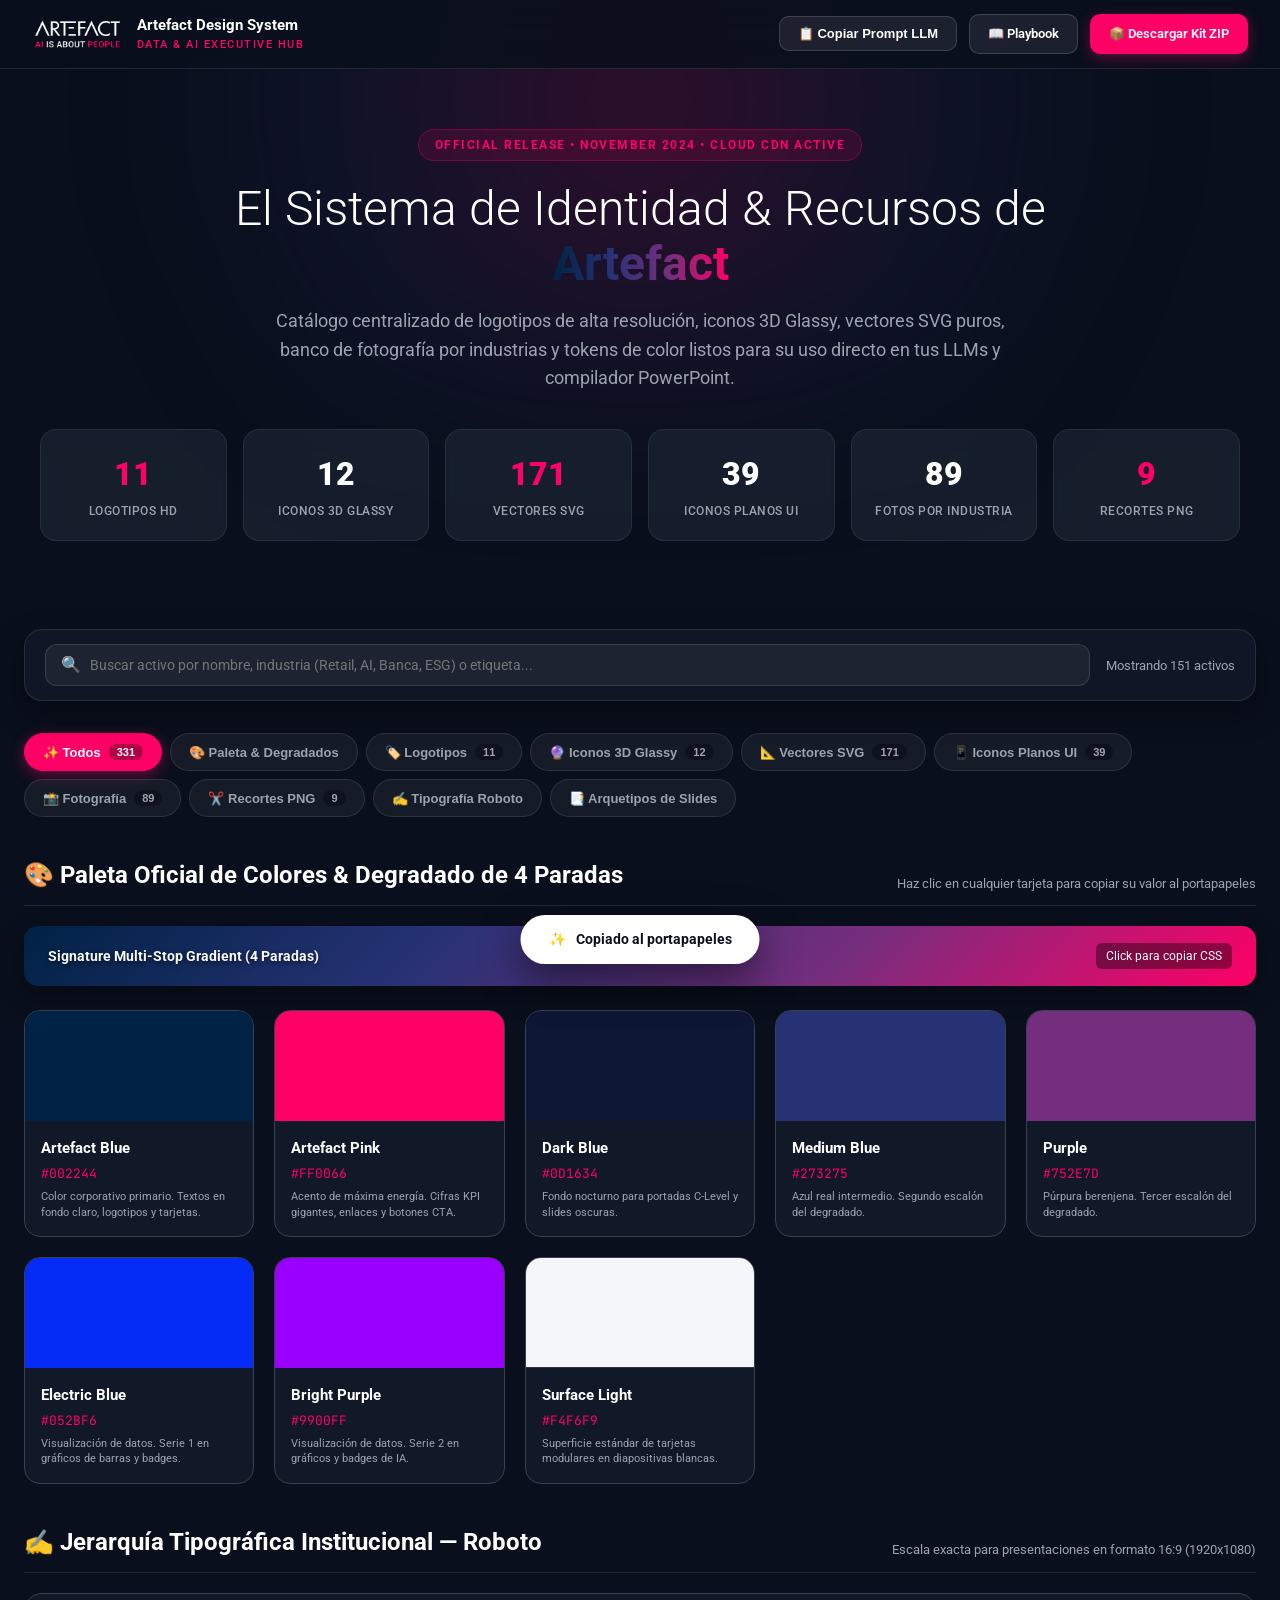
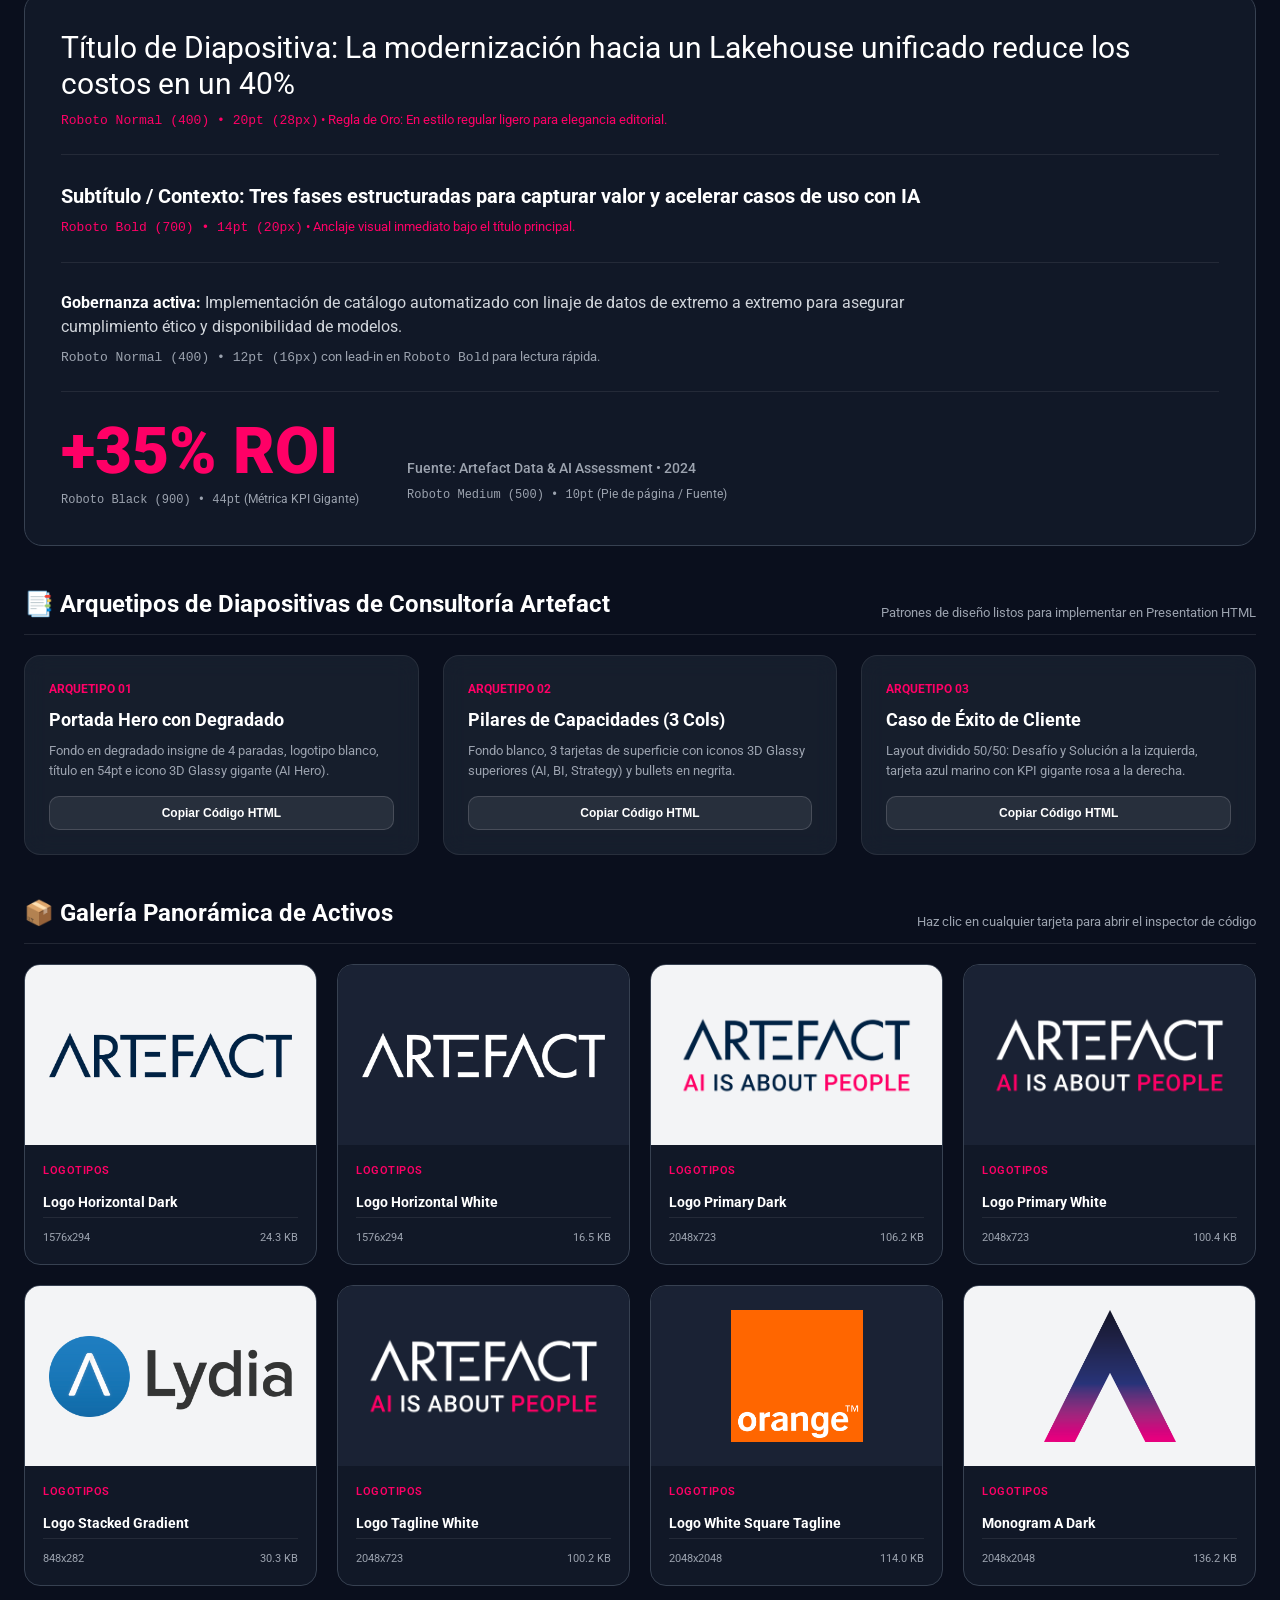
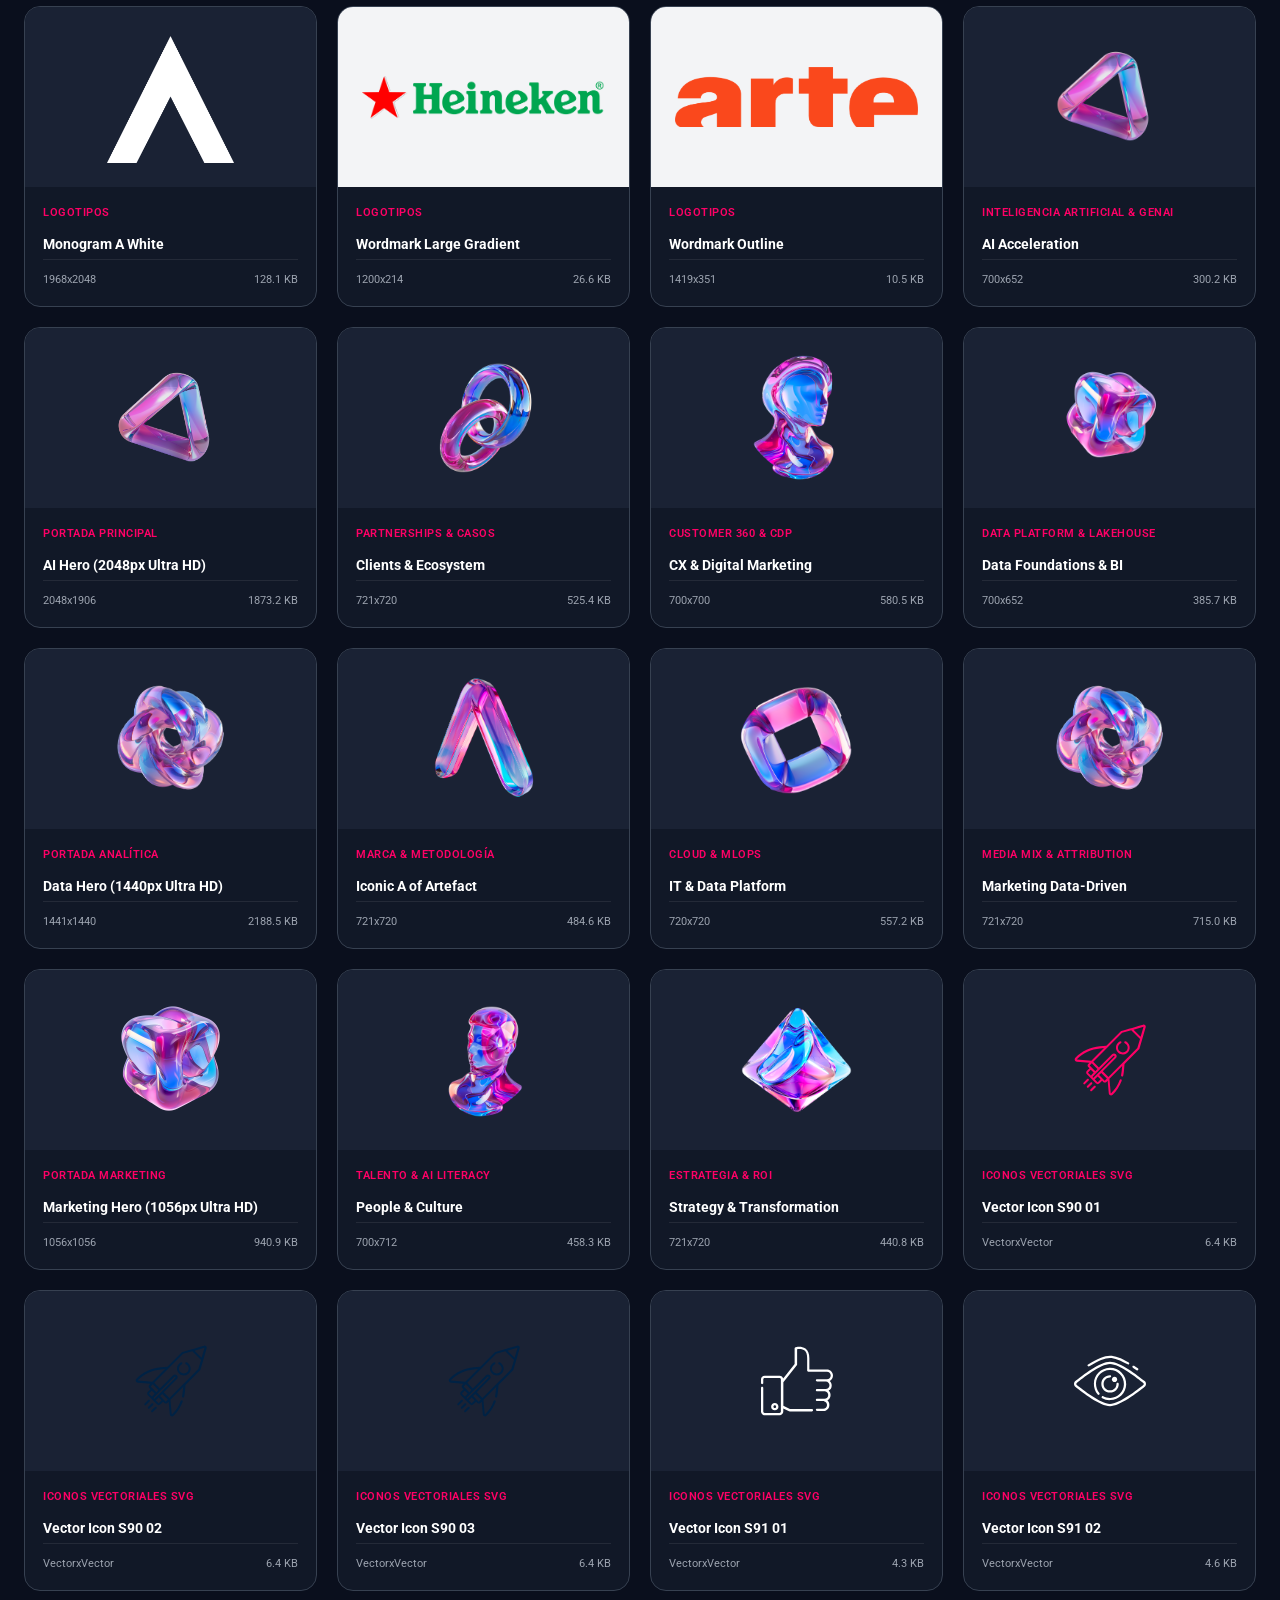
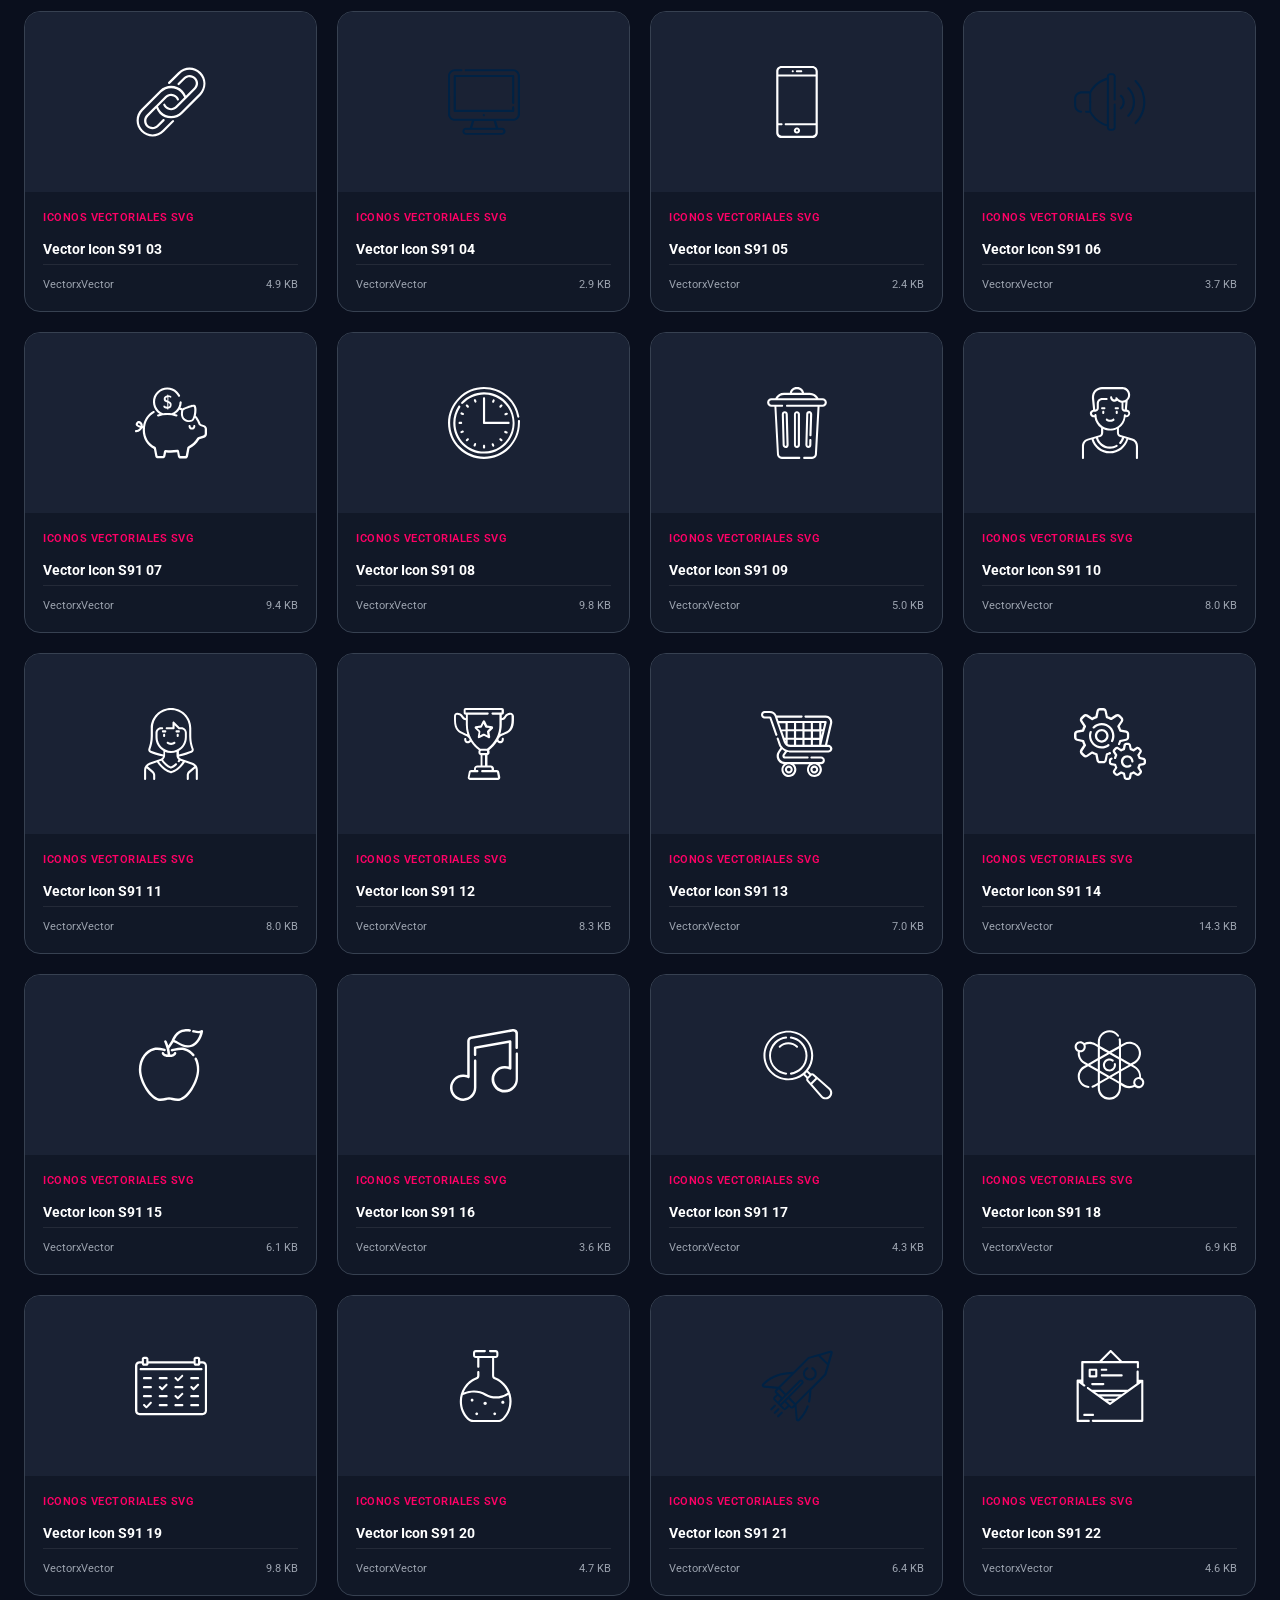
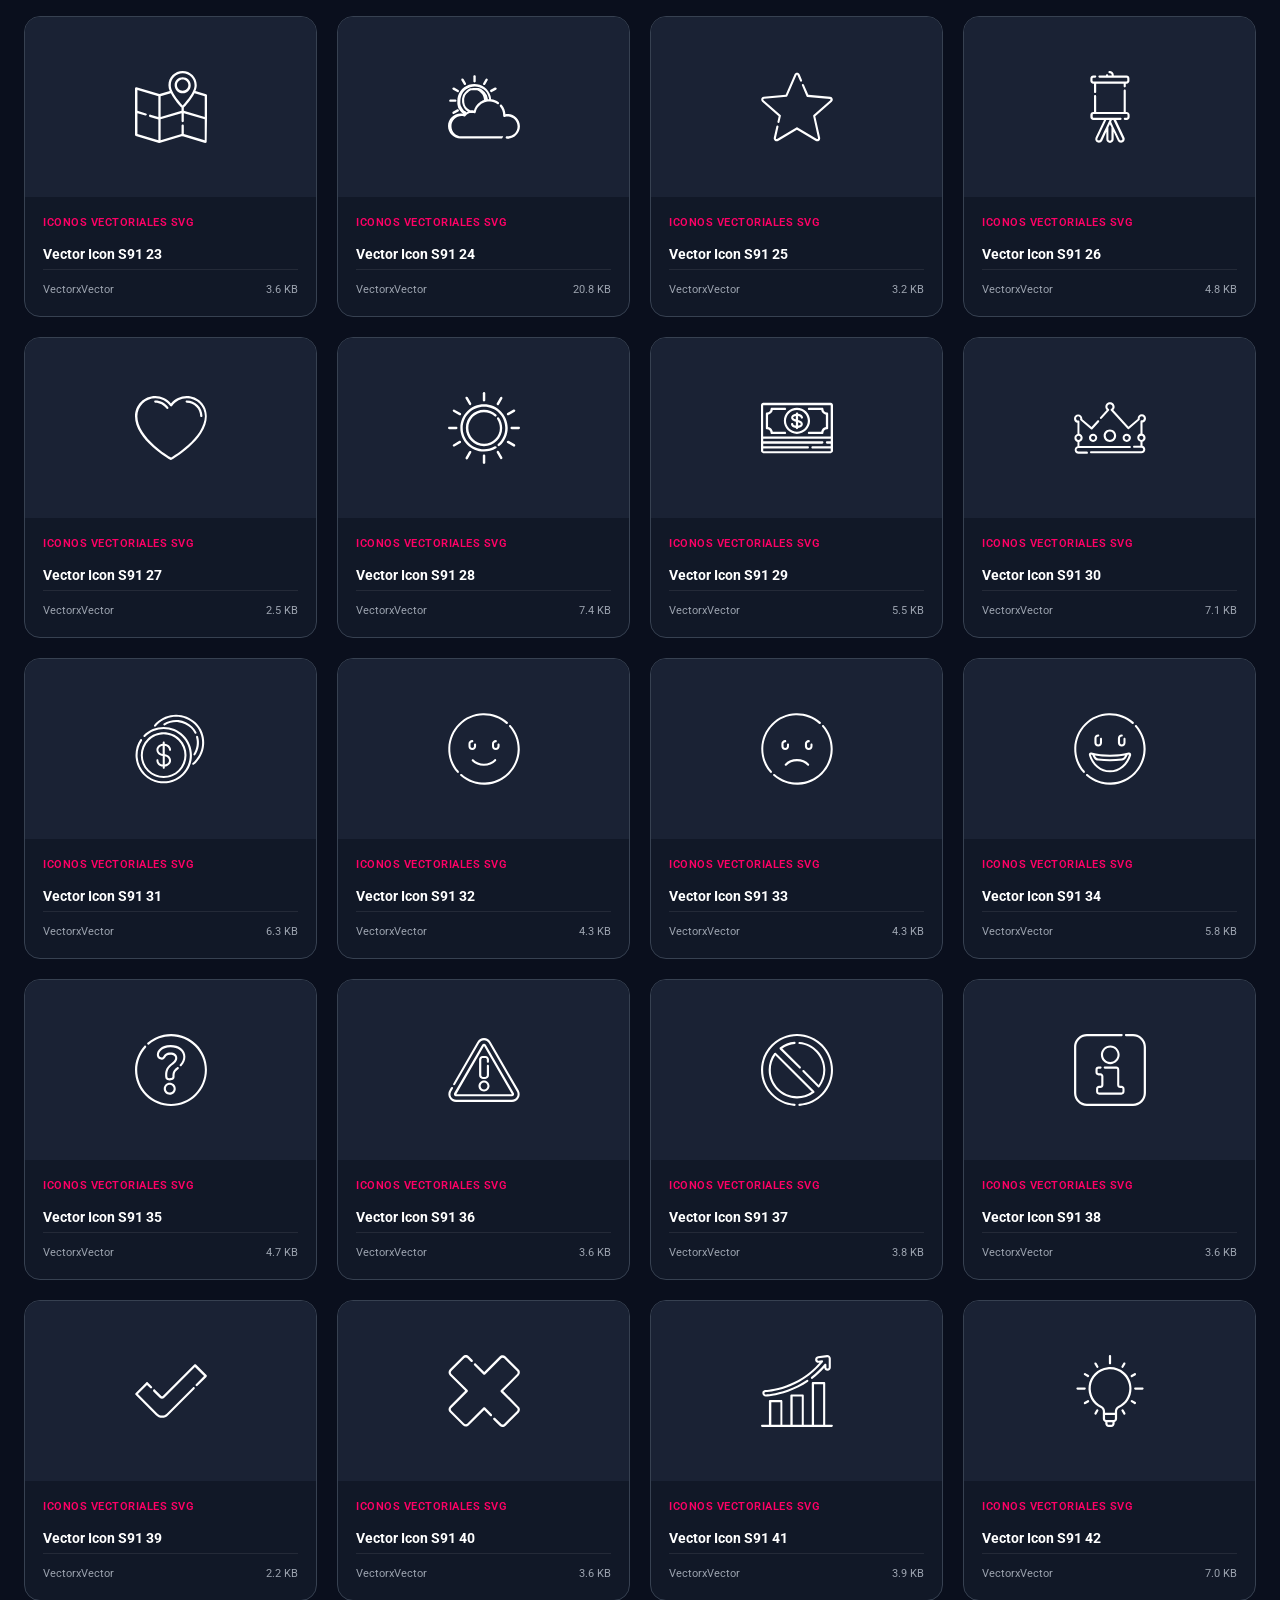
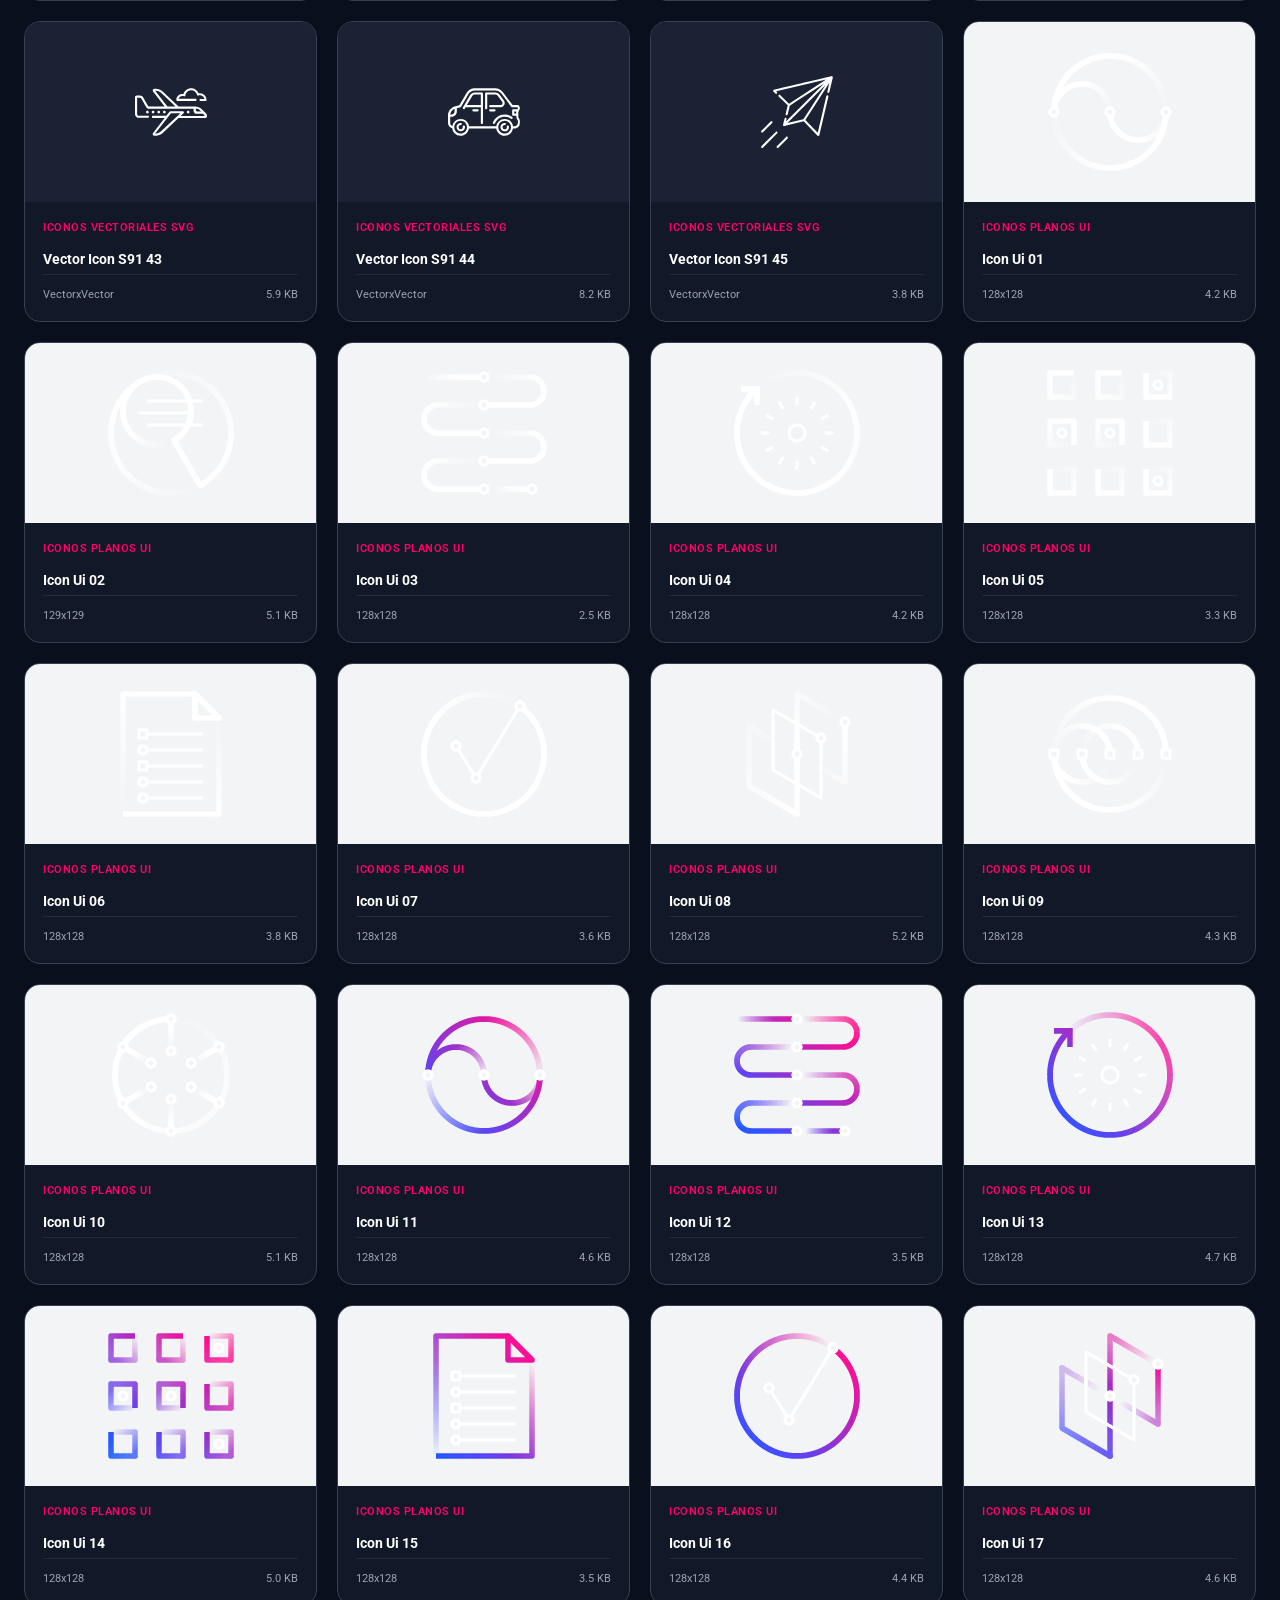
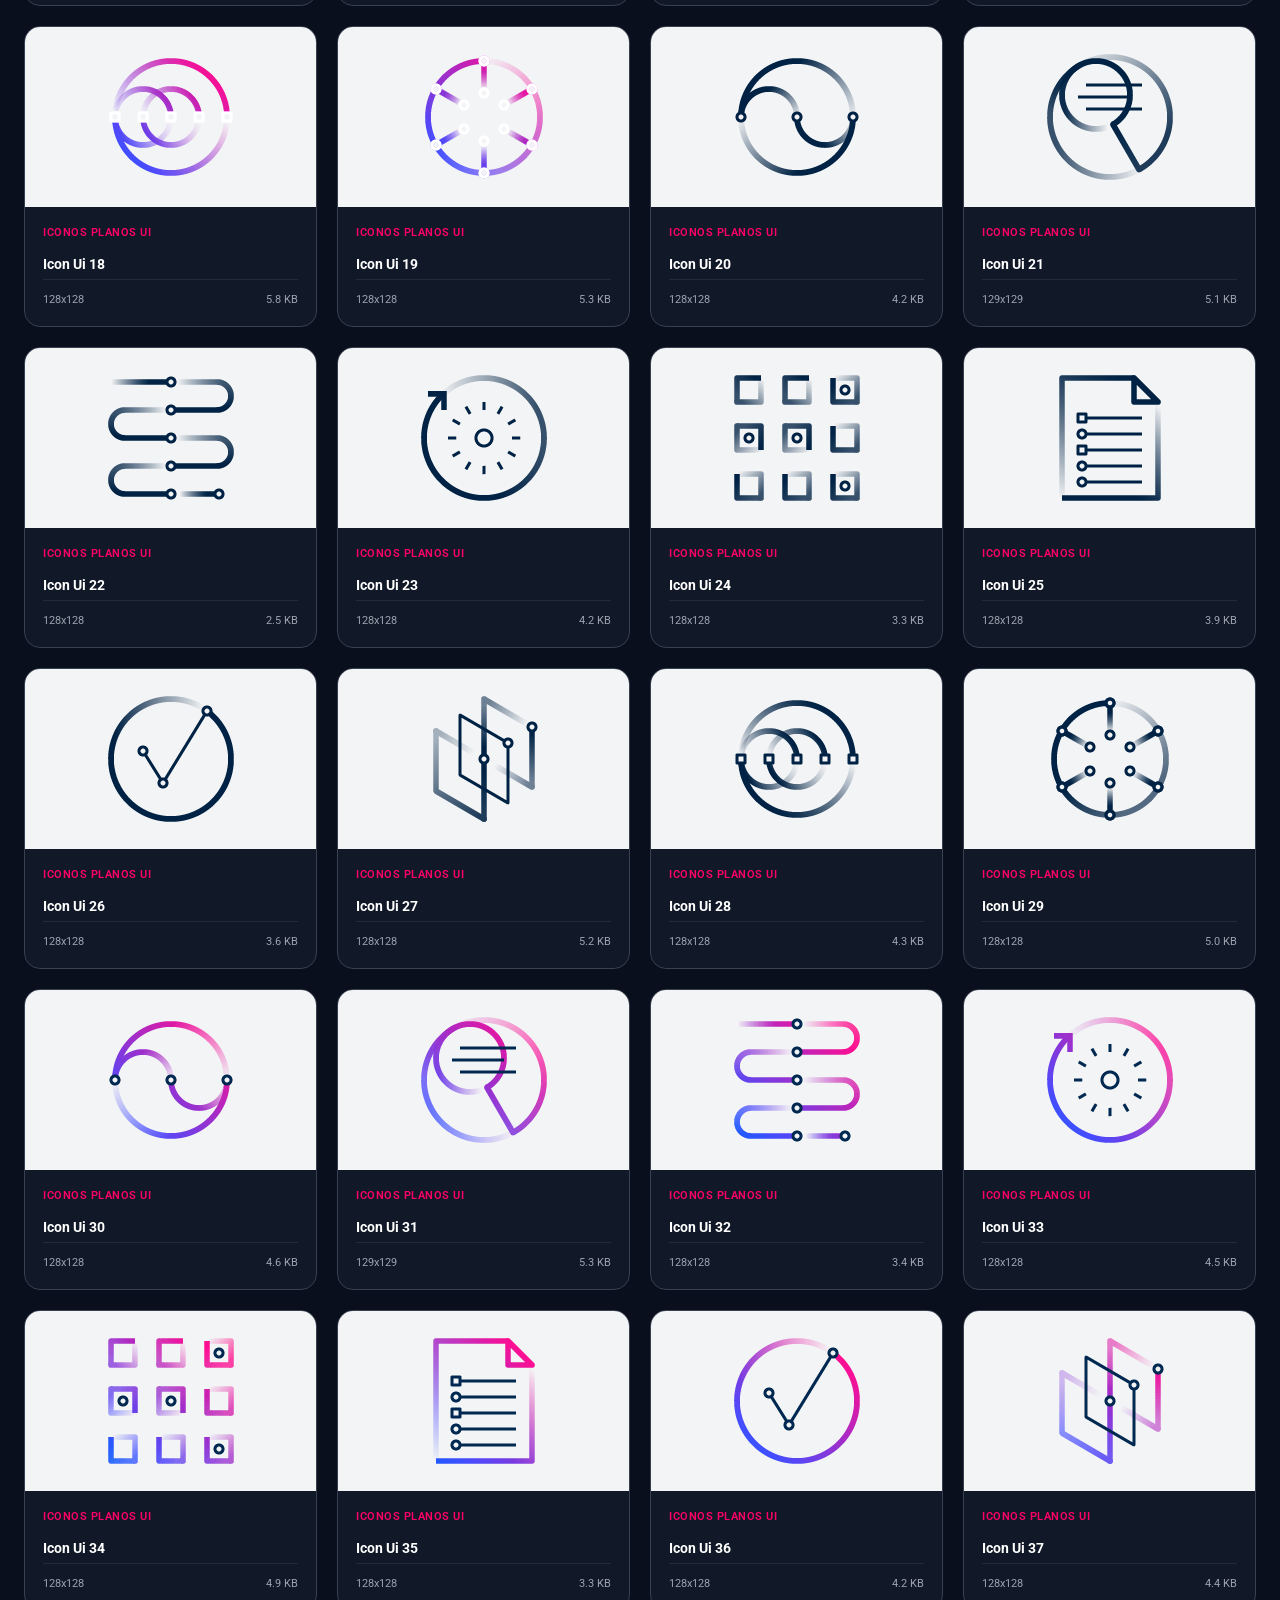
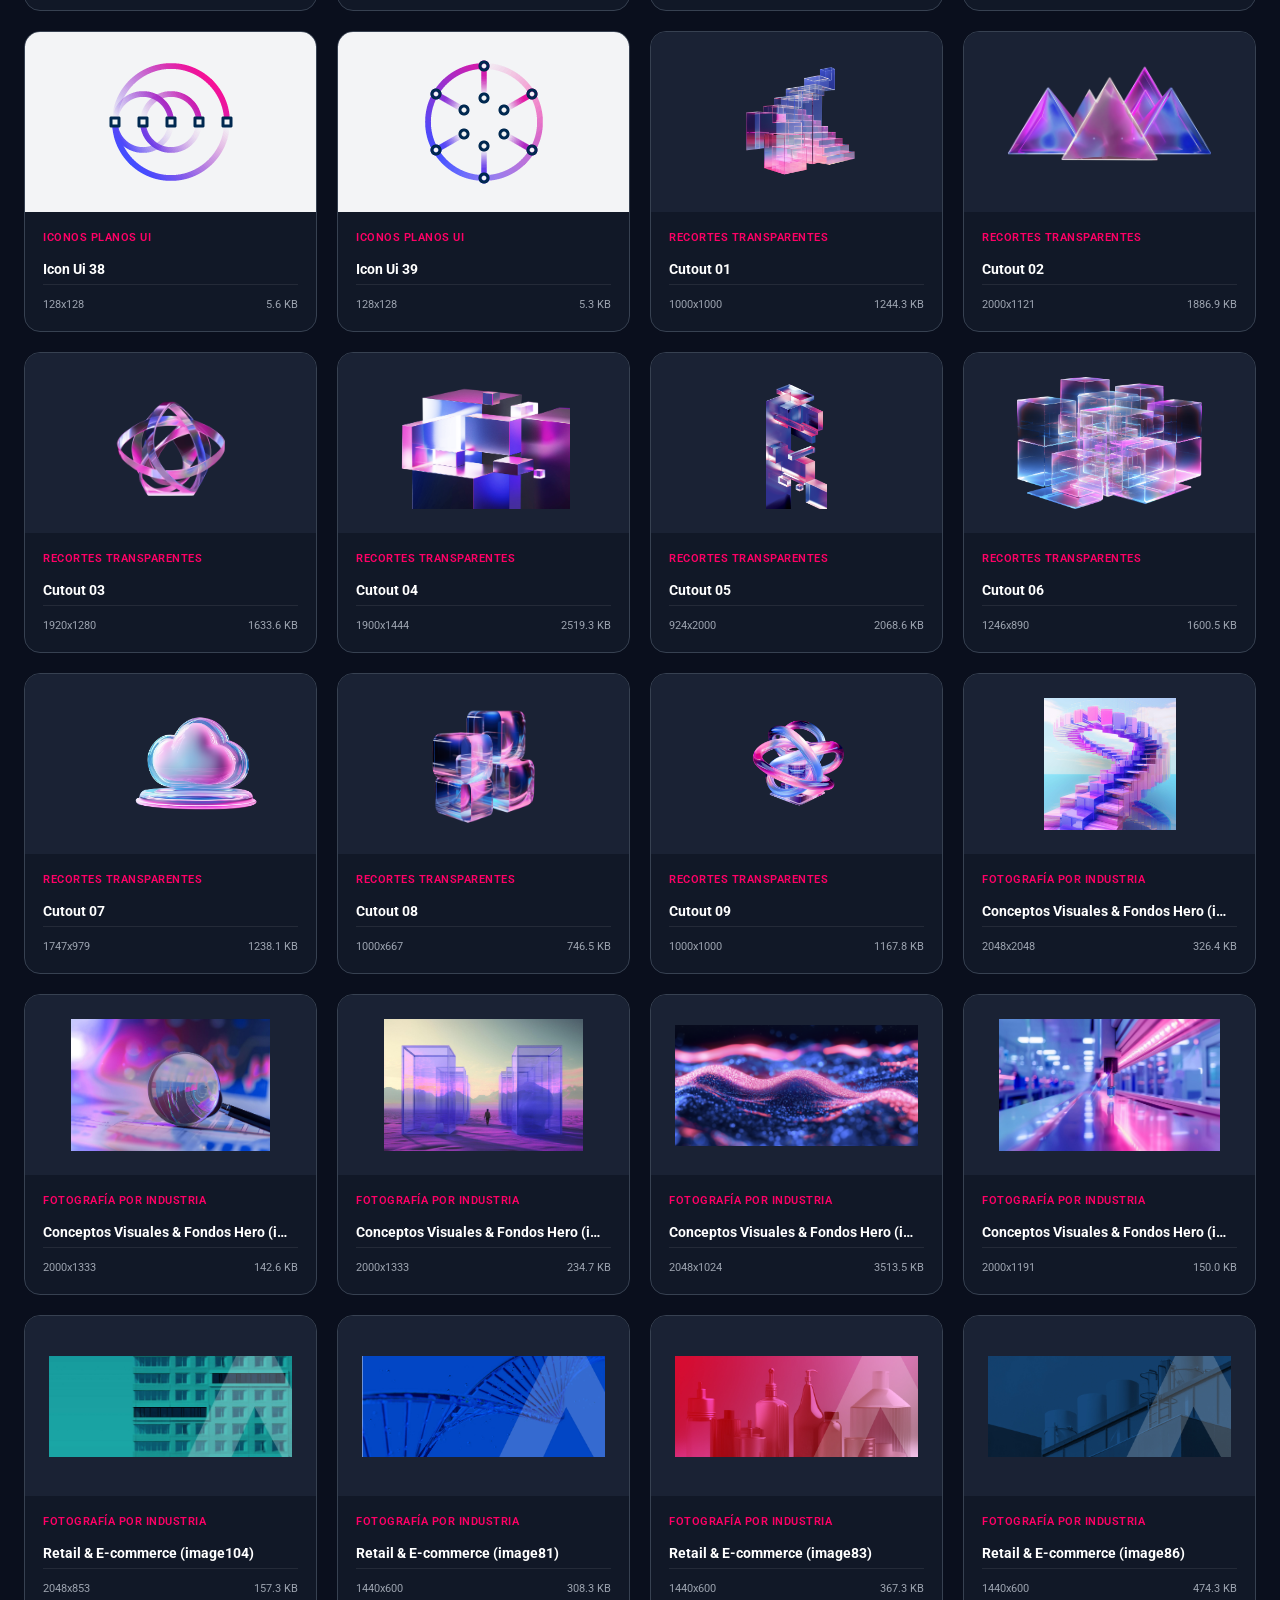
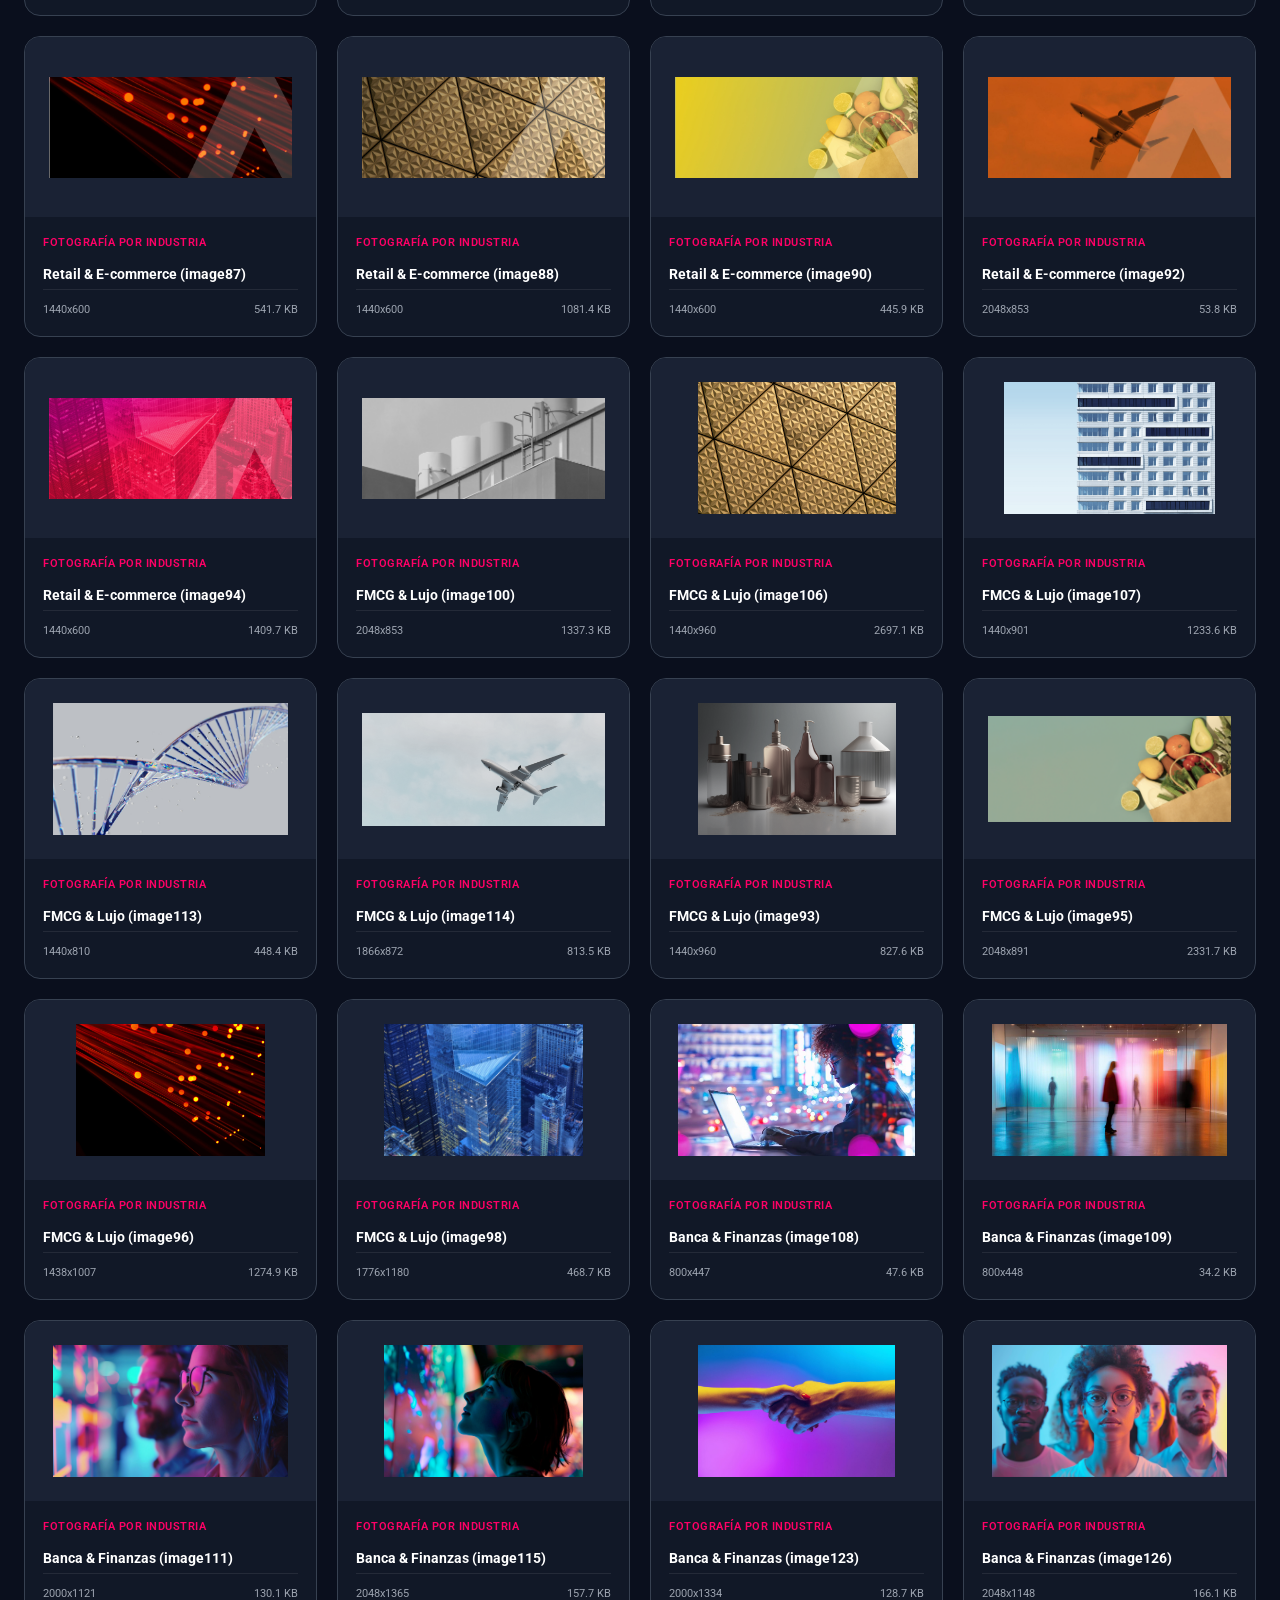
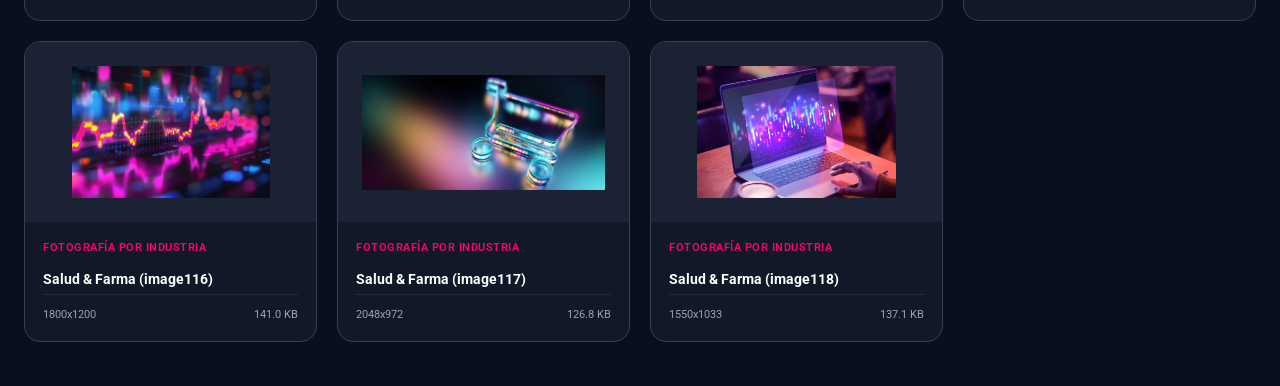
==== commit 78d49856: "feat: launch epic next-gen Artefact Asset Explorer Hub with dark mode, interactive inspector and sli" ====
--- a/company-kits/artefact/index.html
+++ b/company-kits/artefact/index.html
@@ -3,19 +3,21 @@
 <head>
   <meta charset="UTF-8">
   <meta name="viewport" content="width=device-width, initial-scale=1.0">
-  <title>Artefact Brand System & Asset Explorer</title>
+  <title>Artefact Brand System & Executive Asset Hub</title>
   <link rel="stylesheet" href="tokens/artefact_theme.css">
   <link rel="preconnect" href="https://fonts.googleapis.com">
   <link rel="preconnect" href="https://fonts.gstatic.com" crossorigin>
-  <link href="https://fonts.googleapis.com/css2?family=Roboto:wght@100;300;400;500;700;900&display=swap" rel="stylesheet">
+  <link href="https://fonts.googleapis.com/css2?family=Roboto:wght@100;300;400;500;700;900&family=JetBrains+Mono:wght@400;600&display=swap" rel="stylesheet">
   <style>
     :root {
       --primary-gradient: linear-gradient(135deg, #002244 0%, #273275 33%, #752E7D 66%, #FF0066 100%);
-      --bg-page: #F8F9FB;
-      --card-bg: #FFFFFF;
-      --text-main: #212121;
-      --text-muted: #595959;
-      --border-color: #E6E8EC;
+      --gradient-horizontal: linear-gradient(90deg, #002244 0%, #273275 33%, #752E7D 66%, #FF0066 100%);
+      --bg-body: #0A0F1D;
+      --bg-surface: #111827;
+      --bg-card: #1F2937;
+      --text-light: #F9FAFB;
+      --text-muted: #9CA3AF;
+      --border-dark: #374151;
       --accent-pink: #FF0066;
       --artefact-blue: #002244;
       --dark-navy: #0D1634;
@@ -24,46 +26,73 @@
     * { box-sizing: border-box; margin: 0; padding: 0; }
     body {
       font-family: 'Roboto', -apple-system, BlinkMacSystemFont, 'Segoe UI', sans-serif;
-      background: var(--bg-page);
-      color: var(--text-main);
+      background: var(--bg-body);
+      color: var(--text-light);
       line-height: 1.5;
-      padding-bottom: 80px;
-    }
-
-    /* Top Sticky Navigation Bar */
-    .top-bar {
+      min-height: 100vh;
+      overflow-x: hidden;
+    }
+
+    .ambient-glow {
+      position: fixed;
+      top: -200px;
+      left: 50%;
+      transform: translateX(-50%);
+      width: 1000px;
+      height: 600px;
+      background: radial-gradient(circle, rgba(255, 0, 102, 0.18) 0%, rgba(39, 50, 117, 0.15) 50%, transparent 80%);
+      filter: blur(80px);
+      z-index: 0;
+      pointer-events: none;
+    }
+
+    .navbar {
       position: sticky;
       top: 0;
-      z-index: 100;
-      background: rgba(255, 255, 255, 0.92);
-      backdrop-filter: blur(12px);
-      border-bottom: 1px solid var(--border-color);
-      padding: 12px 32px;
+      z-index: 1000;
+      background: rgba(10, 15, 29, 0.88);
+      backdrop-filter: blur(16px);
+      border-bottom: 1px solid rgba(255, 255, 255, 0.1);
+      padding: 14px 32px;
       display: flex;
       justify-content: space-between;
       align-items: center;
-      box-shadow: 0 2px 10px rgba(0,0,0,0.03);
-    }
-    .brand-logo-nav {
+    }
+    .nav-brand {
+      display: flex;
+      align-items: center;
+      gap: 14px;
+      text-decoration: none;
+      color: white;
+    }
+    .nav-brand img {
+      height: 32px;
+      object-fit: contain;
+    }
+    .nav-brand-text {
+      font-size: 15px;
+      font-weight: 500;
+      display: flex;
+      flex-direction: column;
+    }
+    .nav-brand-text span:first-child {
+      font-weight: 700;
+      color: white;
+    }
+    .nav-brand-text span:last-child {
+      font-size: 11px;
+      color: var(--accent-pink);
+      text-transform: uppercase;
+      letter-spacing: 1.5px;
+    }
+    .nav-actions {
       display: flex;
       align-items: center;
       gap: 12px;
-      text-decoration: none;
-      color: var(--artefact-blue);
-      font-weight: 700;
-      font-size: 16px;
-    }
-    .brand-logo-nav img {
-      height: 28px;
-    }
-    .nav-actions {
-      display: flex;
-      align-items: center;
-      gap: 16px;
-    }
-    .btn-action {
-      padding: 8px 18px;
-      border-radius: 8px;
+    }
+    .btn-nav {
+      padding: 9px 18px;
+      border-radius: 10px;
       font-size: 13px;
       font-weight: 600;
       text-decoration: none;
@@ -71,132 +100,178 @@
       display: inline-flex;
       align-items: center;
       gap: 8px;
-      transition: all 0.2s;
-      border: none;
-    }
-    .btn-primary {
+      transition: all 0.2s cubic-bezier(0.16, 1, 0.3, 1);
+      border: 1px solid transparent;
+    }
+    .btn-nav-primary {
       background: var(--accent-pink);
       color: white;
-    }
-    .btn-primary:hover {
-      background: #E0005A;
-      transform: translateY(-1px);
-      box-shadow: 0 4px 12px rgba(255,0,102,0.3);
-    }
-    .btn-secondary {
-      background: #F0F2F5;
-      color: var(--artefact-blue);
-    }
-    .btn-secondary:hover {
-      background: #E4E7EB;
-    }
-
-    /* Hero Banner */
-    .hero-header {
-      background: var(--primary-gradient);
-      color: white;
-      padding: 60px 40px 50px 40px;
-      margin: 24px auto;
-      max-width: 1400px;
-      border-radius: 20px;
-      box-shadow: 0 16px 40px rgba(0, 34, 68, 0.2);
+      box-shadow: 0 4px 14px rgba(255, 0, 102, 0.35);
+    }
+    .btn-nav-primary:hover {
+      background: #FF1A75;
+      transform: translateY(-2px);
+      box-shadow: 0 6px 20px rgba(255, 0, 102, 0.5);
+    }
+    .btn-nav-secondary {
+      background: rgba(255, 255, 255, 0.08);
+      color: white;
+      border-color: rgba(255, 255, 255, 0.15);
+    }
+    .btn-nav-secondary:hover {
+      background: rgba(255, 255, 255, 0.15);
+    }
+
+    .container {
+      max-width: 1440px;
+      margin: 0 auto;
+      padding: 0 24px;
       position: relative;
-      overflow: hidden;
-    }
-    .hero-header h1 {
-      font-size: 40px;
+      z-index: 1;
+    }
+
+    .hero {
+      padding: 60px 0 40px 0;
+      text-align: center;
+      display: flex;
+      flex-direction: column;
+      align-items: center;
+    }
+    .hero-badge {
+      display: inline-flex;
+      align-items: center;
+      gap: 8px;
+      padding: 6px 16px;
+      border-radius: 30px;
+      background: rgba(255, 0, 102, 0.12);
+      border: 1px solid rgba(255, 0, 102, 0.3);
+      color: var(--accent-pink);
+      font-size: 12px;
+      font-weight: 700;
+      text-transform: uppercase;
+      letter-spacing: 1.5px;
+      margin-bottom: 20px;
+    }
+    .hero-title {
+      font-size: 48px;
       font-weight: 300;
-      letter-spacing: -0.5px;
-      margin-bottom: 10px;
-    }
-    .hero-header p {
-      font-size: 17px;
-      opacity: 0.92;
-      max-width: 800px;
+      line-height: 1.15;
+      max-width: 960px;
+      margin-bottom: 16px;
+      color: white;
+    }
+    .hero-title strong {
+      font-weight: 700;
+      background: var(--gradient-horizontal);
+      -webkit-background-clip: text;
+      -webkit-text-fill-color: transparent;
+    }
+    .hero-subtitle {
+      font-size: 18px;
+      color: var(--text-muted);
+      max-width: 740px;
+      margin-bottom: 36px;
       line-height: 1.6;
-      margin-bottom: 24px;
-    }
-    .stats-bar {
+    }
+
+    .stats-grid {
+      display: grid;
+      grid-template-columns: repeat(auto-fit, minmax(180px, 1fr));
+      gap: 16px;
+      width: 100%;
+      max-width: 1200px;
+      margin-bottom: 48px;
+    }
+    .stat-card {
+      background: rgba(31, 41, 55, 0.6);
+      border: 1px solid rgba(255, 255, 255, 0.08);
+      backdrop-filter: blur(12px);
+      border-radius: 16px;
+      padding: 20px;
+      text-align: center;
+      transition: all 0.25s;
+      cursor: pointer;
+    }
+    .stat-card:hover {
+      transform: translateY(-4px);
+      border-color: rgba(255, 0, 102, 0.4);
+      box-shadow: 0 10px 25px rgba(0, 0, 0, 0.3);
+    }
+    .stat-number {
+      font-size: 32px;
+      font-weight: 900;
+      color: white;
+      margin-bottom: 4px;
+    }
+    .stat-number.pink { color: var(--accent-pink); }
+    .stat-label {
+      font-size: 12px;
+      color: var(--text-muted);
+      font-weight: 500;
+      text-transform: uppercase;
+      letter-spacing: 0.5px;
+    }
+
+    .sticky-toolbar {
+      position: sticky;
+      top: 72px;
+      z-index: 900;
+      background: rgba(17, 24, 39, 0.95);
+      backdrop-filter: blur(16px);
+      border: 1px solid rgba(255, 255, 255, 0.1);
+      border-radius: 18px;
+      padding: 14px 20px;
+      margin-bottom: 32px;
       display: flex;
       flex-wrap: wrap;
-      gap: 12px;
-    }
-    .stat-badge {
-      background: rgba(255, 255, 255, 0.15);
-      border: 1px solid rgba(255, 255, 255, 0.25);
-      backdrop-filter: blur(8px);
-      padding: 6px 14px;
-      border-radius: 20px;
-      font-size: 13px;
-      font-weight: 500;
-      display: inline-flex;
-      align-items: center;
-      gap: 6px;
-    }
-
-    /* Main Container */
-    .main-container {
-      max-width: 1400px;
-      margin: 0 auto;
-      padding: 0 20px;
-    }
-
-    /* Search & Filter Toolbar */
-    .toolbar {
-      background: white;
-      padding: 16px 24px;
-      border-radius: 14px;
-      border: 1px solid var(--border-color);
-      margin-bottom: 28px;
-      display: flex;
-      flex-wrap: wrap;
+      align-items: center;
       justify-content: space-between;
-      align-items: center;
       gap: 16px;
-      box-shadow: 0 4px 16px rgba(0,0,0,0.03);
-    }
-    .search-box {
-      position: relative;
+      box-shadow: 0 12px 30px rgba(0, 0, 0, 0.4);
+    }
+    .search-wrapper {
       flex: 1;
       min-width: 280px;
-      max-width: 500px;
-    }
-    .search-box input {
+      position: relative;
+    }
+    .search-input {
       width: 100%;
-      padding: 12px 16px 12px 42px;
-      border-radius: 10px;
-      border: 1px solid var(--border-color);
+      background: rgba(255, 255, 255, 0.06);
+      border: 1px solid rgba(255, 255, 255, 0.12);
+      border-radius: 12px;
+      padding: 12px 18px 12px 44px;
+      color: white;
       font-size: 14px;
       font-family: inherit;
       outline: none;
-      transition: border-color 0.2s, box-shadow 0.2s;
-    }
-    .search-box input:focus {
+      transition: all 0.2s;
+    }
+    .search-input:focus {
+      background: rgba(255, 255, 255, 0.1);
       border-color: var(--accent-pink);
-      box-shadow: 0 0 0 3px rgba(255,0,102,0.12);
+      box-shadow: 0 0 0 3px rgba(255, 0, 102, 0.2);
     }
     .search-icon {
       position: absolute;
-      left: 14px;
+      left: 16px;
       top: 50%;
       transform: translateY(-50%);
-      color: #999;
+      color: var(--text-muted);
       font-size: 16px;
     }
 
-    /* Tabs Filter Bar */
-    .filter-tabs {
+    .tabs-nav {
       display: flex;
       flex-wrap: wrap;
       gap: 8px;
-      margin-bottom: 30px;
-    }
-    .tab-btn {
-      padding: 10px 20px;
-      border-radius: 10px;
-      border: 1px solid var(--border-color);
-      background: white;
-      color: var(--text-main);
+      margin-bottom: 28px;
+    }
+    .tab-pill {
+      padding: 10px 18px;
+      border-radius: 30px;
+      background: rgba(255, 255, 255, 0.05);
+      border: 1px solid rgba(255, 255, 255, 0.1);
+      color: var(--text-muted);
       font-size: 13px;
       font-weight: 600;
       cursor: pointer;
@@ -205,766 +280,905 @@
       align-items: center;
       gap: 8px;
     }
-    .tab-btn:hover {
-      background: #F4F6F9;
-      border-color: #D0D4DC;
-    }
-    .tab-btn.active {
-      background: var(--artefact-blue);
-      color: white;
-      border-color: var(--artefact-blue);
-      box-shadow: 0 4px 12px rgba(0, 34, 68, 0.2);
-    }
-    .tab-count {
-      background: rgba(0,0,0,0.08);
+    .tab-pill:hover {
+      background: rgba(255, 255, 255, 0.1);
+      color: white;
+    }
+    .tab-pill.active {
+      background: var(--accent-pink);
+      color: white;
+      border-color: var(--accent-pink);
+      box-shadow: 0 4px 14px rgba(255, 0, 102, 0.4);
+    }
+    .tab-badge {
+      background: rgba(0, 0, 0, 0.3);
       padding: 2px 8px;
       border-radius: 12px;
       font-size: 11px;
     }
-    .tab-btn.active .tab-count {
-      background: rgba(255,255,255,0.25);
-    }
-
-    /* Sub-filter chips */
+
     .subfilter-bar {
       display: flex;
       flex-wrap: wrap;
       gap: 8px;
       margin-bottom: 24px;
-      padding-bottom: 16px;
-      border-bottom: 1px solid var(--border-color);
+      padding: 16px;
+      background: rgba(255, 255, 255, 0.03);
+      border-radius: 14px;
+      border: 1px solid rgba(255, 255, 255, 0.06);
     }
     .chip-btn {
       padding: 6px 14px;
       border-radius: 20px;
       font-size: 12px;
       font-weight: 500;
-      background: #EBF0F5;
-      color: var(--artefact-blue);
+      background: rgba(255, 255, 255, 0.07);
+      color: #D1D5DB;
       border: 1px solid transparent;
       cursor: pointer;
       transition: all 0.2s;
     }
-    .chip-btn:hover {
-      background: #DFE5ED;
-    }
+    .chip-btn:hover { background: rgba(255, 255, 255, 0.15); }
     .chip-btn.active {
-      background: var(--accent-pink);
-      color: white;
-      box-shadow: 0 2px 8px rgba(255,0,102,0.3);
-    }
-
-    /* Section Headings */
-    .section-header {
+      background: white;
+      color: var(--bg-body);
+      font-weight: 700;
+      box-shadow: 0 2px 8px rgba(255, 255, 255, 0.2);
+    }
+
+    .section-title-box {
       display: flex;
       justify-content: space-between;
       align-items: flex-end;
-      margin: 36px 0 18px 0;
-      padding-bottom: 10px;
-      border-bottom: 2px solid var(--border-color);
-    }
-    .section-title {
-      font-size: 22px;
+      margin: 40px 0 20px 0;
+      padding-bottom: 12px;
+      border-bottom: 1px solid rgba(255, 255, 255, 0.1);
+    }
+    .section-title-text {
+      font-size: 24px;
       font-weight: 700;
-      color: var(--artefact-blue);
-      display: flex;
-      align-items: center;
-      gap: 10px;
-    }
-    .section-desc {
+      color: white;
+      display: flex;
+      align-items: center;
+      gap: 12px;
+    }
+    .section-subtitle-text {
       font-size: 13px;
       color: var(--text-muted);
     }
 
-    /* Grid of Asset Cards */
-    .asset-grid {
+    .color-grid {
       display: grid;
       grid-template-columns: repeat(auto-fill, minmax(220px, 1fr));
       gap: 20px;
       margin-bottom: 40px;
     }
+    .color-card-item {
+      background: var(--bg-surface);
+      border: 1px solid var(--border-dark);
+      border-radius: 16px;
+      overflow: hidden;
+      cursor: pointer;
+      transition: all 0.2s;
+      position: relative;
+    }
+    .color-card-item:hover {
+      transform: translateY(-4px);
+      border-color: rgba(255, 255, 255, 0.3);
+      box-shadow: 0 12px 30px rgba(0, 0, 0, 0.4);
+    }
+    .color-swatch-box {
+      height: 110px;
+      width: 100%;
+      position: relative;
+      display: flex;
+      align-items: flex-end;
+      justify-content: flex-end;
+      padding: 12px;
+    }
+    .copy-pill {
+      background: rgba(0, 0, 0, 0.6);
+      backdrop-filter: blur(4px);
+      color: white;
+      font-size: 11px;
+      font-weight: 600;
+      padding: 4px 10px;
+      border-radius: 8px;
+      opacity: 0;
+      transition: opacity 0.2s;
+    }
+    .color-card-item:hover .copy-pill { opacity: 1; }
+    .color-meta {
+      padding: 16px;
+    }
+    .color-title {
+      font-size: 15px;
+      font-weight: 700;
+      color: white;
+      margin-bottom: 4px;
+    }
+    .color-hex {
+      font-family: 'JetBrains Mono', monospace;
+      font-size: 13px;
+      color: var(--accent-pink);
+    }
+    .color-role {
+      font-size: 11px;
+      color: var(--text-muted);
+      margin-top: 6px;
+      line-height: 1.4;
+    }
+
+    .asset-grid {
+      display: grid;
+      grid-template-columns: repeat(auto-fill, minmax(240px, 1fr));
+      gap: 20px;
+      margin-bottom: 48px;
+    }
     .asset-card {
-      background: white;
-      border: 1px solid var(--border-color);
-      border-radius: 14px;
+      background: var(--bg-surface);
+      border: 1px solid var(--border-dark);
+      border-radius: 16px;
       overflow: hidden;
       display: flex;
       flex-direction: column;
-      transition: transform 0.2s, box-shadow 0.2s, border-color 0.2s;
+      transition: all 0.25s cubic-bezier(0.16, 1, 0.3, 1);
       cursor: pointer;
       position: relative;
     }
     .asset-card:hover {
-      transform: translateY(-4px);
-      box-shadow: 0 12px 28px rgba(0,0,0,0.08);
-      border-color: #CBD0DB;
-    }
-    .asset-preview-box {
-      height: 160px;
+      transform: translateY(-5px);
+      border-color: rgba(255, 0, 102, 0.5);
+      box-shadow: 0 16px 36px rgba(0, 0, 0, 0.5);
+    }
+    .asset-stage {
+      height: 180px;
+      background: #1A2234;
       display: flex;
       align-items: center;
       justify-content: center;
-      padding: 20px;
-      background: #FAFAFB;
+      padding: 24px;
       position: relative;
-    }
-    .asset-preview-box.dark-bg {
-      background: var(--dark-navy);
-    }
-    .asset-preview-box img, .asset-preview-box svg {
+      overflow: hidden;
+    }
+    .asset-stage.white-stage {
+      background: #F3F4F6;
+    }
+    .asset-stage img, .asset-stage svg {
       max-width: 100%;
       max-height: 100%;
       object-fit: contain;
-      transition: transform 0.2s;
-    }
-    .asset-card:hover .asset-preview-box img, .asset-card:hover .asset-preview-box svg {
-      transform: scale(1.05);
-    }
-    .asset-info {
-      padding: 16px;
+      transition: transform 0.3s;
+    }
+    .asset-card:hover .asset-stage img, .asset-card:hover .asset-stage svg {
+      transform: scale(1.08);
+    }
+    .asset-content {
+      padding: 18px;
       display: flex;
       flex-direction: column;
       flex: 1;
       justify-content: space-between;
     }
-    .asset-title {
+    .asset-name-text {
       font-size: 14px;
       font-weight: 700;
-      color: var(--artefact-blue);
+      color: white;
       margin-bottom: 4px;
       white-space: nowrap;
       overflow: hidden;
       text-overflow: ellipsis;
     }
-    .asset-meta {
+    .asset-category-tag {
+      font-size: 11px;
+      color: var(--accent-pink);
+      font-weight: 600;
+      text-transform: uppercase;
+      letter-spacing: 0.5px;
+      margin-bottom: 12px;
+    }
+    .asset-footer-info {
+      display: flex;
+      justify-content: space-between;
       font-size: 11px;
       color: var(--text-muted);
-      margin-bottom: 12px;
-      display: flex;
-      justify-content: space-between;
-    }
-    .asset-actions {
-      display: flex;
-      gap: 8px;
-    }
-    .btn-card {
-      flex: 1;
-      padding: 6px 10px;
-      border-radius: 6px;
-      font-size: 11px;
-      font-weight: 600;
-      border: 1px solid var(--border-color);
-      background: #F6F7F9;
-      color: var(--artefact-blue);
-      cursor: pointer;
-      text-align: center;
-      transition: all 0.15s;
-    }
-    .btn-card:hover {
-      background: var(--artefact-blue);
-      color: white;
-      border-color: var(--artefact-blue);
-    }
-
-    /* Color Swatches Grid */
-    .color-grid {
-      display: grid;
-      grid-template-columns: repeat(auto-fill, minmax(200px, 1fr));
-      gap: 16px;
-      margin-bottom: 30px;
-    }
-    .color-box {
-      background: white;
-      border-radius: 12px;
-      border: 1px solid var(--border-color);
-      overflow: hidden;
-      cursor: pointer;
-      transition: transform 0.2s;
-    }
-    .color-box:hover {
-      transform: translateY(-3px);
-      box-shadow: 0 8px 20px rgba(0,0,0,0.06);
-    }
-    .color-fill {
-      height: 90px;
-      width: 100%;
-    }
-    .color-details {
-      padding: 14px;
-    }
-    .color-name {
-      font-weight: 700;
-      font-size: 14px;
-      color: var(--artefact-blue);
-      margin-bottom: 2px;
-    }
-    .color-code {
-      font-family: monospace;
-      font-size: 12px;
-      color: var(--text-muted);
-    }
-
-    /* Modal Viewer */
-    .modal-backdrop {
+      padding-top: 12px;
+      border-top: 1px solid rgba(255, 255, 255, 0.08);
+    }
+
+    .modal-overlay {
       position: fixed;
       inset: 0;
-      background: rgba(0, 15, 35, 0.7);
-      backdrop-filter: blur(6px);
-      z-index: 1000;
+      background: rgba(5, 10, 20, 0.85);
+      backdrop-filter: blur(12px);
+      z-index: 2000;
       display: flex;
       align-items: center;
       justify-content: center;
       padding: 20px;
       opacity: 0;
       pointer-events: none;
-      transition: opacity 0.2s ease;
-    }
-    .modal-backdrop.open {
+      transition: opacity 0.25s ease;
+    }
+    .modal-overlay.open {
       opacity: 1;
       pointer-events: auto;
     }
-    .modal-dialog {
-      background: white;
+    .modal-box {
+      background: var(--bg-surface);
+      border: 1px solid var(--border-dark);
+      border-radius: 20px;
       width: 100%;
-      max-width: 800px;
-      border-radius: 18px;
-      overflow: hidden;
-      box-shadow: 0 24px 60px rgba(0,0,0,0.3);
+      max-width: 860px;
+      max-height: 90vh;
+      overflow-y: auto;
+      box-shadow: 0 30px 80px rgba(0, 0, 0, 0.6);
       display: flex;
       flex-direction: column;
-      max-height: 90vh;
-      animation: modalPop 0.25s cubic-bezier(0.16, 1, 0.3, 1);
-    }
-    @keyframes modalPop {
-      from { transform: scale(0.95); opacity: 0; }
-      to { transform: scale(1); opacity: 1; }
-    }
-    .modal-header {
-      padding: 20px 28px;
-      border-bottom: 1px solid var(--border-color);
+    }
+    .modal-head {
+      padding: 22px 28px;
+      border-bottom: 1px solid rgba(255, 255, 255, 0.1);
       display: flex;
       justify-content: space-between;
       align-items: center;
     }
-    .modal-header h3 {
-      font-size: 18px;
-      color: var(--artefact-blue);
+    .modal-title-heading {
+      font-size: 20px;
       font-weight: 700;
-    }
-    .btn-close-modal {
+      color: white;
+    }
+    .btn-modal-close {
       background: none;
       border: none;
-      font-size: 22px;
-      color: #888;
+      color: var(--text-muted);
+      font-size: 24px;
       cursor: pointer;
-    }
-    .modal-body {
+      transition: color 0.2s;
+    }
+    .btn-modal-close:hover { color: white; }
+    .modal-content-area {
       padding: 28px;
-      overflow-y: auto;
       display: flex;
       flex-direction: column;
       gap: 24px;
     }
-    .modal-preview-stage {
-      background: #F4F6F9;
-      border-radius: 14px;
+    .modal-visual-preview {
+      height: 260px;
+      border-radius: 16px;
+      background: #182236;
+      display: flex;
+      align-items: center;
+      justify-content: center;
       padding: 40px;
-      display: flex;
-      align-items: center;
-      justify-content: center;
-      min-height: 240px;
       position: relative;
     }
-    .modal-preview-stage.dark-bg {
-      background: var(--dark-navy);
-    }
-    .modal-preview-stage img, .modal-preview-stage svg {
-      max-height: 200px;
-      max-width: 100%;
-      object-fit: contain;
-    }
-    .code-snippet-box {
-      background: #181E29;
-      color: #E2E8F0;
+    .modal-visual-preview.white-bg {
+      background: #F3F4F6;
+    }
+    .modal-visual-preview.gradient-bg {
+      background: var(--primary-gradient);
+    }
+    .bg-switcher {
+      position: absolute;
+      top: 14px;
+      right: 14px;
+      display: flex;
+      gap: 6px;
+      background: rgba(0, 0, 0, 0.4);
+      padding: 4px;
+      border-radius: 8px;
+    }
+    .bg-switch-btn {
+      padding: 4px 8px;
+      font-size: 11px;
+      color: white;
+      border: none;
+      border-radius: 6px;
+      background: transparent;
+      cursor: pointer;
+    }
+    .bg-switch-btn.active { background: var(--accent-pink); }
+
+    .code-block {
+      background: #090E17;
+      border: 1px solid rgba(255, 255, 255, 0.1);
+      border-radius: 12px;
       padding: 16px;
-      border-radius: 10px;
-      font-family: monospace;
-      font-size: 12px;
       position: relative;
-      overflow-x: auto;
+    }
+    .code-block code {
+      font-family: 'JetBrains Mono', monospace;
+      font-size: 13px;
+      color: #38BDF8;
+      word-break: break-all;
     }
     .btn-copy-code {
       position: absolute;
-      top: 10px;
-      right: 10px;
-      background: rgba(255,255,255,0.15);
+      top: 12px;
+      right: 12px;
+      background: var(--accent-pink);
       color: white;
       border: none;
-      padding: 4px 10px;
+      padding: 6px 14px;
       border-radius: 6px;
-      font-size: 11px;
+      font-size: 12px;
+      font-weight: 600;
       cursor: pointer;
+      transition: all 0.2s;
     }
     .btn-copy-code:hover {
-      background: var(--accent-pink);
-    }
-
-    /* Toast notification */
-    .toast {
+      background: #FF1A75;
+    }
+
+    .toast-popup {
       position: fixed;
-      bottom: 30px;
+      bottom: 36px;
       left: 50%;
       transform: translateX(-50%) translateY(100px);
-      background: #111827;
-      color: white;
-      padding: 12px 24px;
-      border-radius: 30px;
-      font-size: 13px;
-      font-weight: 500;
-      box-shadow: 0 10px 30px rgba(0,0,0,0.25);
+      background: white;
+      color: var(--bg-body);
+      padding: 14px 28px;
+      border-radius: 40px;
+      font-size: 14px;
+      font-weight: 700;
+      box-shadow: 0 16px 40px rgba(0, 0, 0, 0.5);
       z-index: 9999;
+      display: flex;
+      align-items: center;
+      gap: 10px;
       transition: transform 0.3s cubic-bezier(0.16, 1, 0.3, 1);
-      display: flex;
-      align-items: center;
-      gap: 8px;
-    }
-    .toast.show {
+    }
+    .toast-popup.show {
       transform: translateX(-50%) translateY(0);
     }
   </style>
 </head>
 <body>
 
-  <!-- Top Sticky Navigation -->
-  <header class="top-bar">
-    <a href="#" class="brand-logo-nav">
-      <img src="assets/logos/artefact_logo_primary_dark.png" alt="Artefact">
-      <span>Brand System & Asset Explorer</span>
+  <div class="ambient-glow"></div>
+
+  <header class="navbar">
+    <a href="#" class="nav-brand">
+      <img src="assets/logos/artefact_logo_primary_white.png" alt="Artefact">
+      <div class="nav-brand-text">
+        <span>Artefact Design System</span>
+        <span>Data & AI Executive Hub</span>
+      </div>
     </a>
     <div class="nav-actions">
-      <a href="docs/ELEMENTS_AND_CONTEXT_PLAYBOOK.md" class="btn-action btn-secondary" target="_blank">📖 Playbook de Uso</a>
-      <a href="/Users/israeltorres/Downloads/artefact-llm-presentation-kit-v1.zip" class="btn-action btn-primary" download>📦 Descargar ZIP Kit</a>
+      <button class="btn-nav btn-nav-secondary" onclick="copyMasterPrompt()">📋 Copiar Prompt LLM</button>
+      <a href="docs/ELEMENTS_AND_CONTEXT_PLAYBOOK.md" class="btn-nav btn-nav-secondary" target="_blank">📖 Playbook</a>
+      <a href="artefact-llm-presentation-kit-v1.zip" class="btn-nav btn-nav-primary" download>📦 Descargar Kit ZIP</a>
     </div>
   </header>
 
-  <!-- Hero Header -->
-  <div class="main-container">
-    <div class="hero-header">
-      <div style="font-size: 14px; font-weight: 700; text-transform: uppercase; letter-spacing: 2px; color: #FF0066; margin-bottom: 8px;">Official Master Release • November 2024</div>
-      <h1>Artefact Executive Design System</h1>
-      <p>Catálogo interactivo de activos visuales, logotipos, iconos 3D glassy, vectores SVG puros, banco de imágenes por industrias y tokens oficiales para generación de presentaciones ejecutivas.</p>
-      
-      <div class="stats-bar">
-        <span class="stat-badge">🏷️ 11 Logotipos HD</span>
-        <span class="stat-badge">🔮 12 Iconos 3D Glassy</span>
-        <span class="stat-badge">📐 171 Vectores SVG</span>
-        <span class="stat-badge">📱 39 Iconos UI</span>
-        <span class="stat-badge">📸 89 Fotos por Industria</span>
-        <span class="stat-badge">✂️ 9 Recortes PNG</span>
+  <div class="container">
+
+    <section class="hero">
+      <div class="hero-badge">Official Release • November 2024 • Cloud CDN Active</div>
+      <h1 class="hero-title">
+        El Sistema de Identidad & Recursos de <strong>Artefact</strong>
+      </h1>
+      <p class="hero-subtitle">
+        Catálogo centralizado de logotipos de alta resolución, iconos 3D Glassy, vectores SVG puros, banco de fotografía por industrias y tokens de color listos para su uso directo en tus LLMs y compilador PowerPoint.
+      </p>
+
+      <div class="stats-grid">
+        <div class="stat-card" onclick="setCategory('logos')">
+          <div class="stat-number pink" id="statLogos">11</div>
+          <div class="stat-label">Logotipos HD</div>
+        </div>
+        <div class="stat-card" onclick="setCategory('glassy')">
+          <div class="stat-number" id="statGlassy">12</div>
+          <div class="stat-label">Iconos 3D Glassy</div>
+        </div>
+        <div class="stat-card" onclick="setCategory('svg')">
+          <div class="stat-number pink" id="statSvg">171</div>
+          <div class="stat-label">Vectores SVG</div>
+        </div>
+        <div class="stat-card" onclick="setCategory('ui_flat')">
+          <div class="stat-number" id="statUi">39</div>
+          <div class="stat-label">Iconos Planos UI</div>
+        </div>
+        <div class="stat-card" onclick="setCategory('photography')">
+          <div class="stat-number" id="statPhotos">89</div>
+          <div class="stat-label">Fotos por Industria</div>
+        </div>
+        <div class="stat-card" onclick="setCategory('cutouts')">
+          <div class="stat-number pink" id="statCutouts">9</div>
+          <div class="stat-label">Recortes PNG</div>
+        </div>
+      </div>
+    </section>
+
+    <div class="sticky-toolbar">
+      <div class="search-wrapper">
+        <span class="search-icon">🔍</span>
+        <input type="text" class="search-input" id="globalSearch" placeholder="Buscar activo por nombre, industria (Retail, AI, Banca, ESG) o etiqueta..." oninput="onSearchInput()">
+      </div>
+      <div style="font-size: 13px; color: var(--text-muted);" id="counterText">
+        Mostrando todos los activos
       </div>
     </div>
 
-    <!-- Search & Filter Toolbar -->
-    <div class="toolbar">
-      <div class="search-box">
-        <span class="search-icon">🔍</span>
-        <input type="text" id="searchInput" placeholder="Buscar por nombre, industria (Retail, AI, Banca), formato o etiqueta..." oninput="onSearchChange()">
-      </div>
-      <div style="font-size: 13px; color: var(--text-muted);" id="resultsCount">
-        Mostrando todos los activos
-      </div>
+    <div class="tabs-nav" id="categoryTabs">
+      <button class="tab-pill active" onclick="setCategory('all')">✨ Todos <span class="tab-badge" id="badgeAll">0</span></button>
+      <button class="tab-pill" onclick="setCategory('colors')">🎨 Paleta & Degradados</button>
+      <button class="tab-pill" onclick="setCategory('logos')">🏷️ Logotipos <span class="tab-badge">11</span></button>
+      <button class="tab-pill" onclick="setCategory('glassy')">🔮 Iconos 3D Glassy <span class="tab-badge">12</span></button>
+      <button class="tab-pill" onclick="setCategory('svg')">📐 Vectores SVG <span class="tab-badge">171</span></button>
+      <button class="tab-pill" onclick="setCategory('ui_flat')">📱 Iconos Planos UI <span class="tab-badge">39</span></button>
+      <button class="tab-pill" onclick="setCategory('photography')">📸 Fotografía <span class="tab-badge">89</span></button>
+      <button class="tab-pill" onclick="setCategory('cutouts')">✂️ Recortes PNG <span class="tab-badge">9</span></button>
+      <button class="tab-pill" onclick="setCategory('typography')">✍️ Tipografía Roboto</button>
+      <button class="tab-pill" onclick="setCategory('archetypes')">📑 Arquetipos de Slides</button>
     </div>
 
-    <!-- Category Filter Tabs -->
-    <div class="filter-tabs" id="categoryTabs">
-      <button class="tab-btn active" onclick="setCategory('all')">🌈 Todos <span class="tab-count" id="countAll">0</span></button>
-      <button class="tab-btn" onclick="setCategory('colors')">🎨 Paleta & Tokens</button>
-      <button class="tab-btn" onclick="setCategory('logos')">🏷️ Logotipos <span class="tab-count" id="countLogos">11</span></button>
-      <button class="tab-btn" onclick="setCategory('glassy')">🔮 Iconos 3D Glassy <span class="tab-count" id="countGlassy">12</span></button>
-      <button class="tab-btn" onclick="setCategory('svg')">📐 Iconos Vectoriales SVG <span class="tab-count" id="countSvg">171</span></button>
-      <button class="tab-btn" onclick="setCategory('ui_flat')">📱 Iconos Planos UI <span class="tab-count" id="countUi">39</span></button>
-      <button class="tab-btn" onclick="setCategory('photography')">📸 Fotografía por Industria <span class="tab-count" id="countPhotos">89</span></button>
-      <button class="tab-btn" onclick="setCategory('cutouts')">✂️ Recortes Transparentes <span class="tab-count" id="countCutouts">9</span></button>
-      <button class="tab-btn" onclick="setCategory('typography')">✍️ Tipografía Roboto</button>
-    </div>
-
-    <!-- Subfilter chips for photography -->
     <div class="subfilter-bar" id="photoSubfilters" style="display: none;">
-      <button class="chip-btn active" onclick="setPhotoVertical('all')">Todas las Industrias</button>
+      <button class="chip-btn active" onclick="setPhotoVertical('all')">Todas las Industrias (89)</button>
       <button class="chip-btn" onclick="setPhotoVertical('Retail')">🛒 Retail & E-commerce</button>
       <button class="chip-btn" onclick="setPhotoVertical('FMCG')">📦 FMCG & Lujo</button>
       <button class="chip-btn" onclick="setPhotoVertical('Banca')">💳 Banca & Finanzas</button>
       <button class="chip-btn" onclick="setPhotoVertical('Salud')">🔬 Salud & Farma</button>
       <button class="chip-btn" onclick="setPhotoVertical('Energía')">⚡ Energía & Utilities</button>
       <button class="chip-btn" onclick="setPhotoVertical('Telecom')">📡 Telecom & 5G</button>
-      <button class="chip-btn" onclick="setPhotoVertical('Transformación')">🤖 IA & Tech</button>
+      <button class="chip-btn" onclick="setPhotoVertical('Transformación')">🤖 IA & Transformación</button>
       <button class="chip-btn" onclick="setPhotoVertical('Sostenibilidad')">🌱 Sostenibilidad ESG</button>
     </div>
 
-    <!-- Color Palette Section (Dynamic / Toggleable) -->
     <div id="colorsSection">
-      <div class="section-header">
-        <div class="section-title">🎨 Paleta Oficial de Colores & Degradado Insigne</div>
-        <div class="section-desc">Haz clic en cualquier muestra para copiar su código HEX al portapapeles</div>
-      </div>
-      
-      <div style="height: 50px; border-radius: 12px; background: var(--primary-gradient); margin-bottom: 20px; box-shadow: 0 4px 14px rgba(0,0,0,0.1); cursor: pointer;" onclick="copyToClipboard('linear-gradient(135deg, #002244 0%, #273275 33%, #752E7D 66%, #FF0066 100%)', 'CSS del Degradado')" title="Copiar CSS de Degradado"></div>
+      <div class="section-title-box">
+        <div class="section-title-text">🎨 Paleta Oficial de Colores & Degradado de 4 Paradas</div>
+        <div class="section-subtitle-text">Haz clic en cualquier tarjeta para copiar su valor al portapapeles</div>
+      </div>
+
+      <div style="height: 60px; border-radius: 14px; background: var(--primary-gradient); margin-bottom: 24px; box-shadow: 0 8px 25px rgba(0,0,0,0.4); display: flex; align-items: center; justify-content: space-between; padding: 0 24px; cursor: pointer;" onclick="copyValue('linear-gradient(135deg, #002244 0%, #273275 33%, #752E7D 66%, #FF0066 100%)', 'CSS del Degradado Insigne')">
+        <span style="font-weight: 700; font-size: 14px; text-shadow: 0 2px 4px rgba(0,0,0,0.5);">Signature Multi-Stop Gradient (4 Paradas)</span>
+        <span style="font-size: 12px; background: rgba(0,0,0,0.4); padding: 4px 10px; border-radius: 6px;">Click para copiar CSS</span>
+      </div>
 
       <div class="color-grid">
-        <div class="color-box" onclick="copyToClipboard('#002244', 'Artefact Blue')">
-          <div class="color-fill" style="background:#002244;"></div>
-          <div class="color-details">
-            <div class="color-name">Artefact Blue</div>
-            <div class="color-code">#002244 • Corporativo Primario</div>
-          </div>
-        </div>
-        <div class="color-box" onclick="copyToClipboard('#FF0066', 'Artefact Pink')">
-          <div class="color-fill" style="background:#FF0066;"></div>
-          <div class="color-details">
-            <div class="color-name">Artefact Pink</div>
-            <div class="color-code">#FF0066 • Acento / KPIs</div>
-          </div>
-        </div>
-        <div class="color-box" onclick="copyToClipboard('#0D1634', 'Dark Blue')">
-          <div class="color-fill" style="background:#0D1634;"></div>
-          <div class="color-details">
-            <div class="color-name">Dark Blue</div>
-            <div class="color-code">#0D1634 • Fondo Dark Mode</div>
-          </div>
-        </div>
-        <div class="color-box" onclick="copyToClipboard('#273275', 'Medium Blue')">
-          <div class="color-fill" style="background:#273275;"></div>
-          <div class="color-details">
-            <div class="color-name">Medium Blue</div>
-            <div class="color-code">#273275 • Degradado Paso 2</div>
-          </div>
-        </div>
-        <div class="color-box" onclick="copyToClipboard('#752E7D', 'Purple')">
-          <div class="color-fill" style="background:#752E7D;"></div>
-          <div class="color-details">
-            <div class="color-name">Purple</div>
-            <div class="color-code">#752E7D • Degradado Paso 3</div>
-          </div>
-        </div>
-        <div class="color-box" onclick="copyToClipboard('#052BF6', 'Electric Blue')">
-          <div class="color-fill" style="background:#052BF6;"></div>
-          <div class="color-details">
-            <div class="color-name">Electric Blue</div>
-            <div class="color-code">#052BF6 • Gráficos Serie 1</div>
-          </div>
-        </div>
-        <div class="color-box" onclick="copyToClipboard('#9900FF', 'Bright Purple')">
-          <div class="color-fill" style="background:#9900FF;"></div>
-          <div class="color-details">
-            <div class="color-name">Bright Purple</div>
-            <div class="color-code">#9900FF • Gráficos Serie 2</div>
-          </div>
-        </div>
-        <div class="color-box" onclick="copyToClipboard('#F4F6F9', 'Surface Light')">
-          <div class="color-fill" style="background:#F4F6F9; border-bottom:1px solid #eee;"></div>
-          <div class="color-details">
-            <div class="color-name">Surface Light</div>
-            <div class="color-code">#F4F6F9 • Tarjetas y Paneles</div>
+        <div class="color-card-item" onclick="copyValue('#002244', 'Artefact Blue')">
+          <div class="color-swatch-box" style="background:#002244;">
+            <span class="copy-pill">Copiar HEX</span>
+          </div>
+          <div class="color-meta">
+            <div class="color-title">Artefact Blue</div>
+            <div class="color-hex">#002244</div>
+            <div class="color-role">Color corporativo primario. Textos en fondo claro, logotipos y tarjetas.</div>
+          </div>
+        </div>
+
+        <div class="color-card-item" onclick="copyValue('#FF0066', 'Artefact Pink')">
+          <div class="color-swatch-box" style="background:#FF0066;">
+            <span class="copy-pill">Copiar HEX</span>
+          </div>
+          <div class="color-meta">
+            <div class="color-title">Artefact Pink</div>
+            <div class="color-hex">#FF0066</div>
+            <div class="color-role">Acento de máxima energía. Cifras KPI gigantes, enlaces y botones CTA.</div>
+          </div>
+        </div>
+
+        <div class="color-card-item" onclick="copyValue('#0D1634', 'Dark Blue')">
+          <div class="color-swatch-box" style="background:#0D1634;">
+            <span class="copy-pill">Copiar HEX</span>
+          </div>
+          <div class="color-meta">
+            <div class="color-title">Dark Blue</div>
+            <div class="color-hex">#0D1634</div>
+            <div class="color-role">Fondo nocturno para portadas C-Level y slides oscuras.</div>
+          </div>
+        </div>
+
+        <div class="color-card-item" onclick="copyValue('#273275', 'Medium Blue')">
+          <div class="color-swatch-box" style="background:#273275;">
+            <span class="copy-pill">Copiar HEX</span>
+          </div>
+          <div class="color-meta">
+            <div class="color-title">Medium Blue</div>
+            <div class="color-hex">#273275</div>
+            <div class="color-role">Azul real intermedio. Segundo escalón del degradado.</div>
+          </div>
+        </div>
+
+        <div class="color-card-item" onclick="copyValue('#752E7D', 'Purple')">
+          <div class="color-swatch-box" style="background:#752E7D;">
+            <span class="copy-pill">Copiar HEX</span>
+          </div>
+          <div class="color-meta">
+            <div class="color-title">Purple</div>
+            <div class="color-hex">#752E7D</div>
+            <div class="color-role">Púrpura berenjena. Tercer escalón del degradado.</div>
+          </div>
+        </div>
+
+        <div class="color-card-item" onclick="copyValue('#052BF6', 'Electric Blue')">
+          <div class="color-swatch-box" style="background:#052BF6;">
+            <span class="copy-pill">Copiar HEX</span>
+          </div>
+          <div class="color-meta">
+            <div class="color-title">Electric Blue</div>
+            <div class="color-hex">#052BF6</div>
+            <div class="color-role">Visualización de datos. Serie 1 en gráficos de barras y badges.</div>
+          </div>
+        </div>
+
+        <div class="color-card-item" onclick="copyValue('#9900FF', 'Bright Purple')">
+          <div class="color-swatch-box" style="background:#9900FF;">
+            <span class="copy-pill">Copiar HEX</span>
+          </div>
+          <div class="color-meta">
+            <div class="color-title">Bright Purple</div>
+            <div class="color-hex">#9900FF</div>
+            <div class="color-role">Visualización de datos. Serie 2 en gráficos y badges de IA.</div>
+          </div>
+        </div>
+
+        <div class="color-card-item" onclick="copyValue('#F4F6F9', 'Surface Light')">
+          <div class="color-swatch-box" style="background:#F4F6F9; border-bottom: 1px solid #333;">
+            <span class="copy-pill" style="background: rgba(0,0,0,0.8);">Copiar HEX</span>
+          </div>
+          <div class="color-meta">
+            <div class="color-title">Surface Light</div>
+            <div class="color-hex">#F4F6F9</div>
+            <div class="color-role">Superficie estándar de tarjetas modulares en diapositivas blancas.</div>
           </div>
         </div>
       </div>
     </div>
 
-    <!-- Typography Section (Toggleable) -->
     <div id="typographySection" style="display: none; margin-bottom: 40px;">
-      <div class="section-header">
-        <div class="section-title">✍️ Jerarquía Tipográfica Institucional — Roboto</div>
-        <div class="section-desc">Escala exacta para presentaciones en formato 16:9 (1920x1080)</div>
-      </div>
-      <div style="background: white; border: 1px solid var(--border-color); border-radius: 14px; padding: 32px;">
-        <div style="margin-bottom: 24px; padding-bottom: 20px; border-bottom: 1px solid var(--border-color);">
-          <div style="font-size: 28px; font-weight: 400; color: var(--artefact-blue); line-height: 1.2;">
+      <div class="section-title-box">
+        <div class="section-title-text">✍️ Jerarquía Tipográfica Institucional — Roboto</div>
+        <div class="section-subtitle-text">Escala exacta para presentaciones en formato 16:9 (1920x1080)</div>
+      </div>
+
+      <div style="background: var(--bg-surface); border: 1px solid var(--border-dark); border-radius: 18px; padding: 36px;">
+        <div style="margin-bottom: 28px; padding-bottom: 24px; border-bottom: 1px solid rgba(255,255,255,0.08);">
+          <div style="font-size: 30px; font-weight: 400; color: white; line-height: 1.2;">
             Título de Diapositiva: La modernización hacia un Lakehouse unificado reduce los costos en un 40%
           </div>
-          <div style="font-size: 12px; color: var(--text-muted); margin-top: 6px;">
+          <div style="font-size: 13px; color: var(--accent-pink); margin-top: 8px;">
             <code>Roboto Normal (400) • 20pt (28px)</code> • Regla de Oro: En estilo regular ligero para elegancia editorial.
           </div>
         </div>
 
-        <div style="margin-bottom: 24px; padding-bottom: 20px; border-bottom: 1px solid var(--border-color);">
-          <div style="font-size: 20px; font-weight: 700; color: var(--artefact-blue); line-height: 1.3;">
+        <div style="margin-bottom: 28px; padding-bottom: 24px; border-bottom: 1px solid rgba(255,255,255,0.08);">
+          <div style="font-size: 20px; font-weight: 700; color: white; line-height: 1.3;">
             Subtítulo / Contexto: Tres fases estructuradas para capturar valor y acelerar casos de uso con IA
           </div>
-          <div style="font-size: 12px; color: var(--text-muted); margin-top: 6px;">
+          <div style="font-size: 13px; color: var(--accent-pink); margin-top: 8px;">
             <code>Roboto Bold (700) • 14pt (20px)</code> • Anclaje visual inmediato bajo el título principal.
           </div>
         </div>
 
-        <div style="margin-bottom: 24px; padding-bottom: 20px; border-bottom: 1px solid var(--border-color);">
-          <div style="font-size: 16px; font-weight: 400; color: var(--text-main); line-height: 1.5; max-width: 900px;">
-            <strong>Gobernanza activa:</strong> Implementación de catálogo automatizado con linaje de datos de extremo a extremo para asegurar cumplimiento ético y disponibilidad de modelos.
-          </div>
-          <div style="font-size: 12px; color: var(--text-muted); margin-top: 6px;">
+        <div style="margin-bottom: 28px; padding-bottom: 24px; border-bottom: 1px solid rgba(255,255,255,0.08);">
+          <div style="font-size: 16px; font-weight: 400; color: #D1D5DB; line-height: 1.5; max-width: 900px;">
+            <strong style="color:white;">Gobernanza activa:</strong> Implementación de catálogo automatizado con linaje de datos de extremo a extremo para asegurar cumplimiento ético y disponibilidad de modelos.
+          </div>
+          <div style="font-size: 13px; color: var(--text-muted); margin-top: 8px;">
             <code>Roboto Normal (400) • 12pt (16px)</code> con lead-in en <code>Roboto Bold</code> para lectura rápida.
           </div>
         </div>
 
-        <div style="display: flex; gap: 40px; align-items: baseline;">
+        <div style="display: flex; gap: 48px; align-items: baseline; flex-wrap: wrap;">
           <div>
-            <div style="font-size: 56px; font-weight: 900; color: var(--accent-pink); line-height: 1;">+35% ROI</div>
-            <div style="font-size: 12px; color: var(--text-muted); margin-top: 4px;"><code>Roboto Black (900) • 44pt</code> (Métrica KPI Gigante)</div>
+            <div style="font-size: 64px; font-weight: 900; color: var(--accent-pink); line-height: 1;">+35% ROI</div>
+            <div style="font-size: 12px; color: var(--text-muted); margin-top: 6px;"><code>Roboto Black (900) • 44pt</code> (Métrica KPI Gigante)</div>
           </div>
           <div>
-            <div style="font-size: 13px; font-weight: 500; color: var(--text-muted);">Fuente: Artefact Data & AI Assessment • 2024</div>
-            <div style="font-size: 12px; color: var(--text-muted); margin-top: 4px;"><code>Roboto Medium (500) • 10pt</code> (Pie de página / Fuente)</div>
+            <div style="font-size: 14px; font-weight: 500; color: var(--text-muted);">Fuente: Artefact Data & AI Assessment • 2024</div>
+            <div style="font-size: 12px; color: var(--text-muted); margin-top: 6px;"><code>Roboto Medium (500) • 10pt</code> (Pie de página / Fuente)</div>
           </div>
         </div>
       </div>
     </div>
 
-    <!-- Asset Cards Grid (Populated dynamically) -->
-    <div id="assetsGridContainer">
-      <div class="section-header">
-        <div class="section-title" id="gridSectionTitle">📦 Activos Visuales</div>
-        <div class="section-desc">Haz clic en cualquier tarjeta para abrir el inspector y copiar snippets</div>
-      </div>
-      <div class="asset-grid" id="assetCardsGrid"></div>
+    <div id="archetypesSection" style="display: none; margin-bottom: 40px;">
+      <div class="section-title-box">
+        <div class="section-title-text">📑 Arquetipos de Diapositivas de Consultoría Artefact</div>
+        <div class="section-subtitle-text">Patrones de diseño listos para implementar en Presentation HTML</div>
+      </div>
+
+      <div style="display: grid; grid-template-columns: repeat(auto-fit, minmax(320px, 1fr)); gap: 24px;">
+        <div class="stat-card" style="text-align: left; padding: 24px;">
+          <div style="font-size: 12px; font-weight: 700; color: var(--accent-pink); text-transform: uppercase;">Arquetipo 01</div>
+          <h3 style="font-size: 18px; margin: 8px 0; color: white;">Portada Hero con Degradado</h3>
+          <p style="font-size: 13px; color: var(--text-muted); line-height: 1.5; margin-bottom: 16px;">
+            Fondo en degradado insigne de 4 paradas, logotipo blanco, título en 54pt e icono 3D Glassy gigante (AI Hero).
+          </p>
+          <button class="btn-nav btn-nav-secondary" style="font-size: 12px; width: 100%; justify-content: center;" onclick="copyTemplateCode('cover')">Copiar Código HTML</button>
+        </div>
+
+        <div class="stat-card" style="text-align: left; padding: 24px;">
+          <div style="font-size: 12px; font-weight: 700; color: var(--accent-pink); text-transform: uppercase;">Arquetipo 02</div>
+          <h3 style="font-size: 18px; margin: 8px 0; color: white;">Pilares de Capacidades (3 Cols)</h3>
+          <p style="font-size: 13px; color: var(--text-muted); line-height: 1.5; margin-bottom: 16px;">
+            Fondo blanco, 3 tarjetas de superficie con iconos 3D Glassy superiores (AI, BI, Strategy) y bullets en negrita.
+          </p>
+          <button class="btn-nav btn-nav-secondary" style="font-size: 12px; width: 100%; justify-content: center;" onclick="copyTemplateCode('pillars')">Copiar Código HTML</button>
+        </div>
+
+        <div class="stat-card" style="text-align: left; padding: 24px;">
+          <div style="font-size: 12px; font-weight: 700; color: var(--accent-pink); text-transform: uppercase;">Arquetipo 03</div>
+          <h3 style="font-size: 18px; margin: 8px 0; color: white;">Caso de Éxito de Cliente</h3>
+          <p style="font-size: 13px; color: var(--text-muted); line-height: 1.5; margin-bottom: 16px;">
+            Layout dividido 50/50: Desafío y Solución a la izquierda, tarjeta azul marino con KPI gigante rosa a la derecha.
+          </p>
+          <button class="btn-nav btn-nav-secondary" style="font-size: 12px; width: 100%; justify-content: center;" onclick="copyTemplateCode('case')">Copiar Código HTML</button>
+        </div>
+      </div>
     </div>
 
+    <div id="assetsGridSection">
+      <div class="section-title-box">
+        <div class="section-title-text" id="gridTitle">📦 Galería de Activos</div>
+        <div class="section-subtitle-text">Haz clic en cualquier tarjeta para abrir el inspector de código</div>
+      </div>
+
+      <div class="asset-grid" id="assetGridContainer"></div>
+    </div>
+
   </div>
 
-  <!-- Modal Inspector Dialog -->
-  <div class="modal-backdrop" id="modalBackdrop" onclick="closeModal(event)">
-    <div class="modal-dialog" onclick="event.stopPropagation()">
-      <div class="modal-header">
-        <h3 id="modalTitle">Detalles del Activo</h3>
-        <button class="btn-close-modal" onclick="closeModalDirect()">✕</button>
-      </div>
-      <div class="modal-body">
-        <div class="modal-preview-stage" id="modalPreviewStage"></div>
+  <div class="modal-overlay" id="modalOverlay" onclick="closeModal(event)">
+    <div class="modal-box" onclick="event.stopPropagation()">
+      <div class="modal-head">
+        <div class="modal-title-heading" id="mTitle">Detalles del Activo</div>
+        <button class="btn-modal-close" onclick="closeModalDirect()">✕</button>
+      </div>
+      <div class="modal-content-area">
+        
+        <div class="modal-visual-preview" id="mPreviewStage">
+          <div class="bg-switcher">
+            <button class="bg-switch-btn active" onclick="setModalBg('dark')">Dark</button>
+            <button class="bg-switch-btn" onclick="setModalBg('white')">White</button>
+            <button class="bg-switch-btn" onclick="setModalBg('g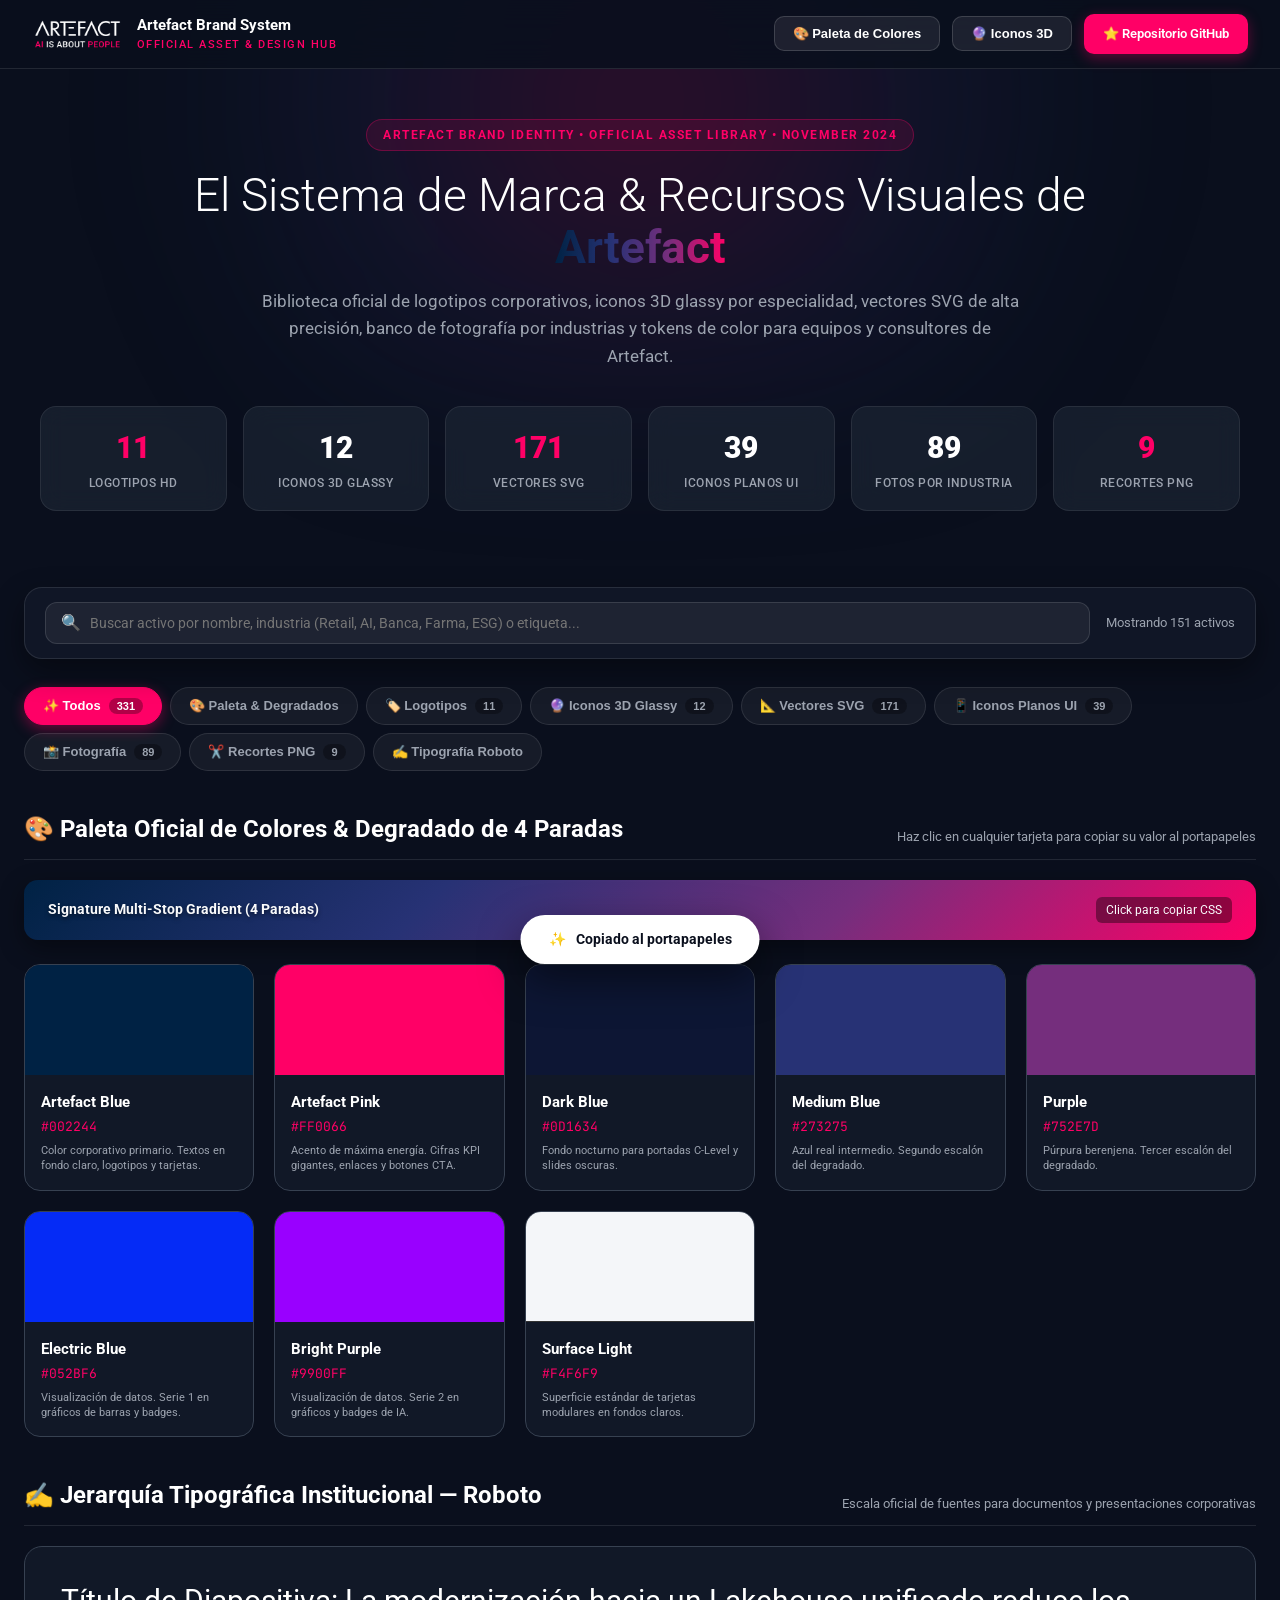
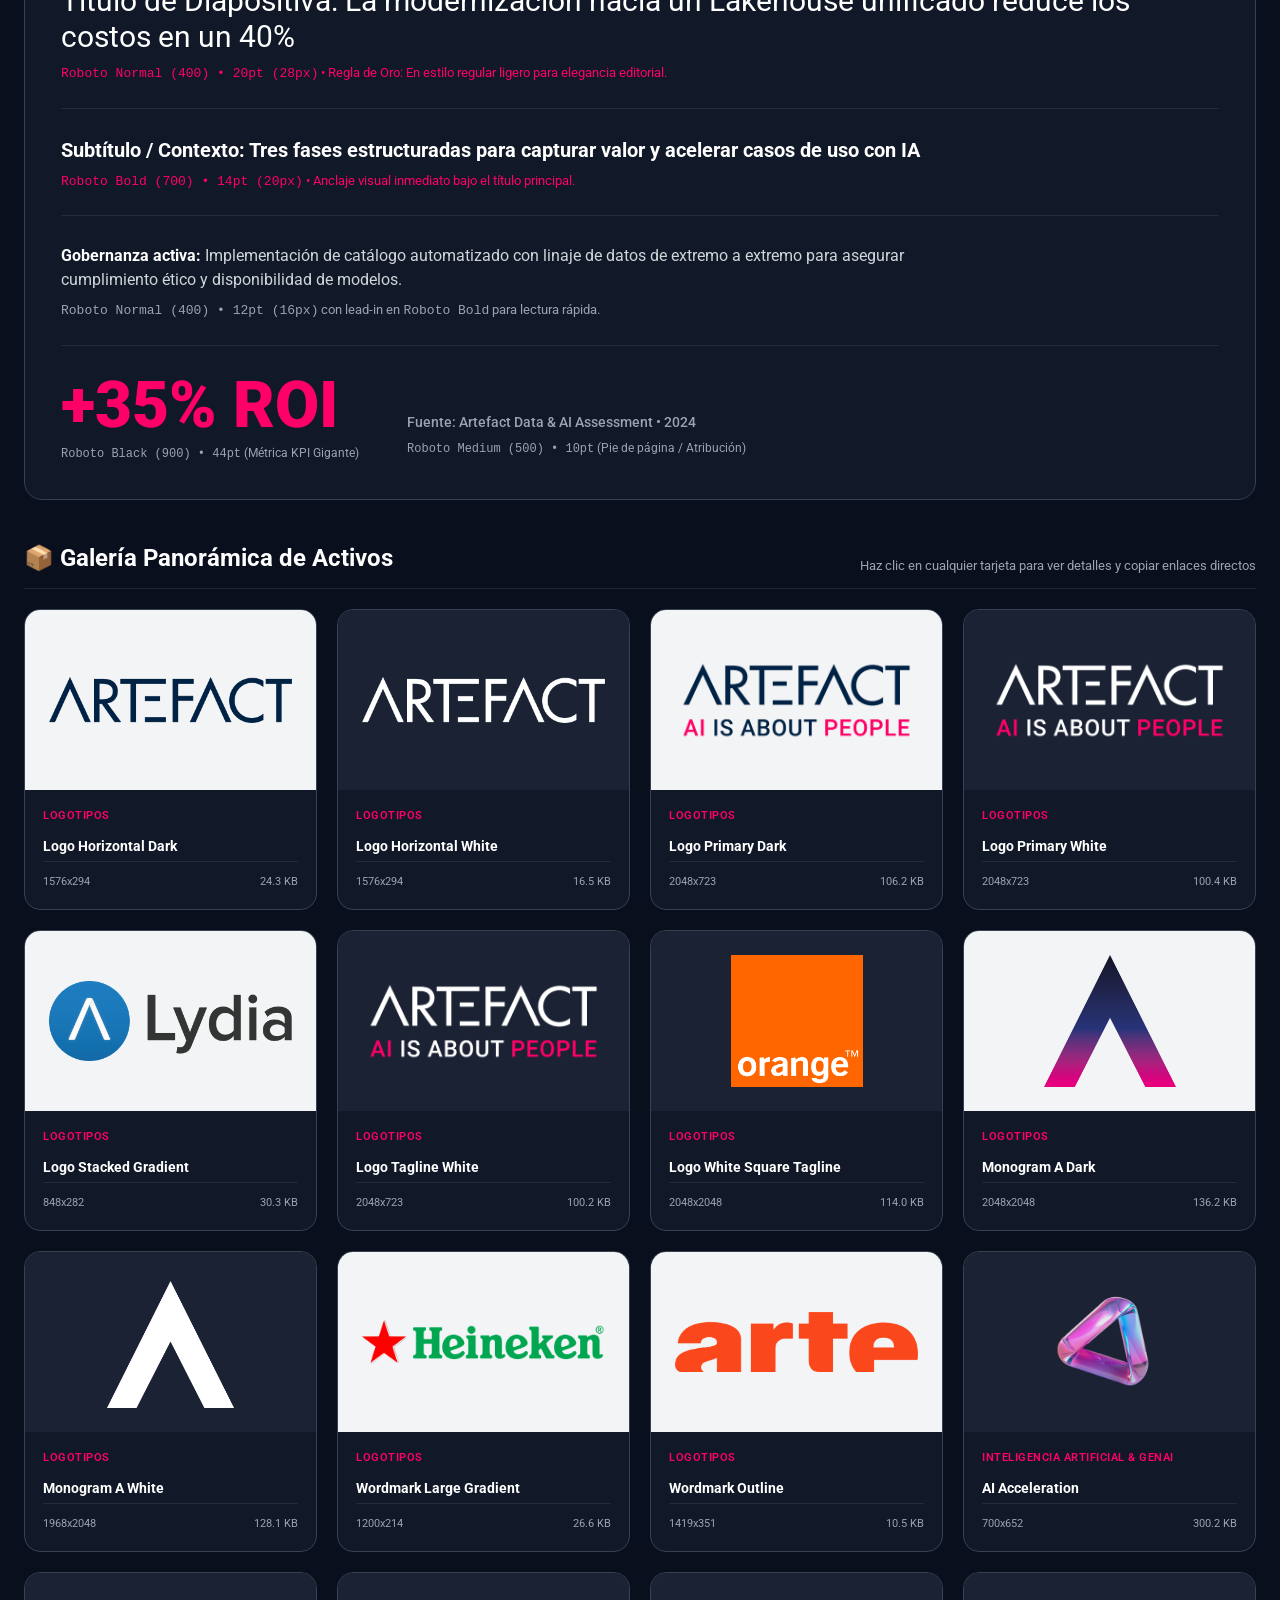
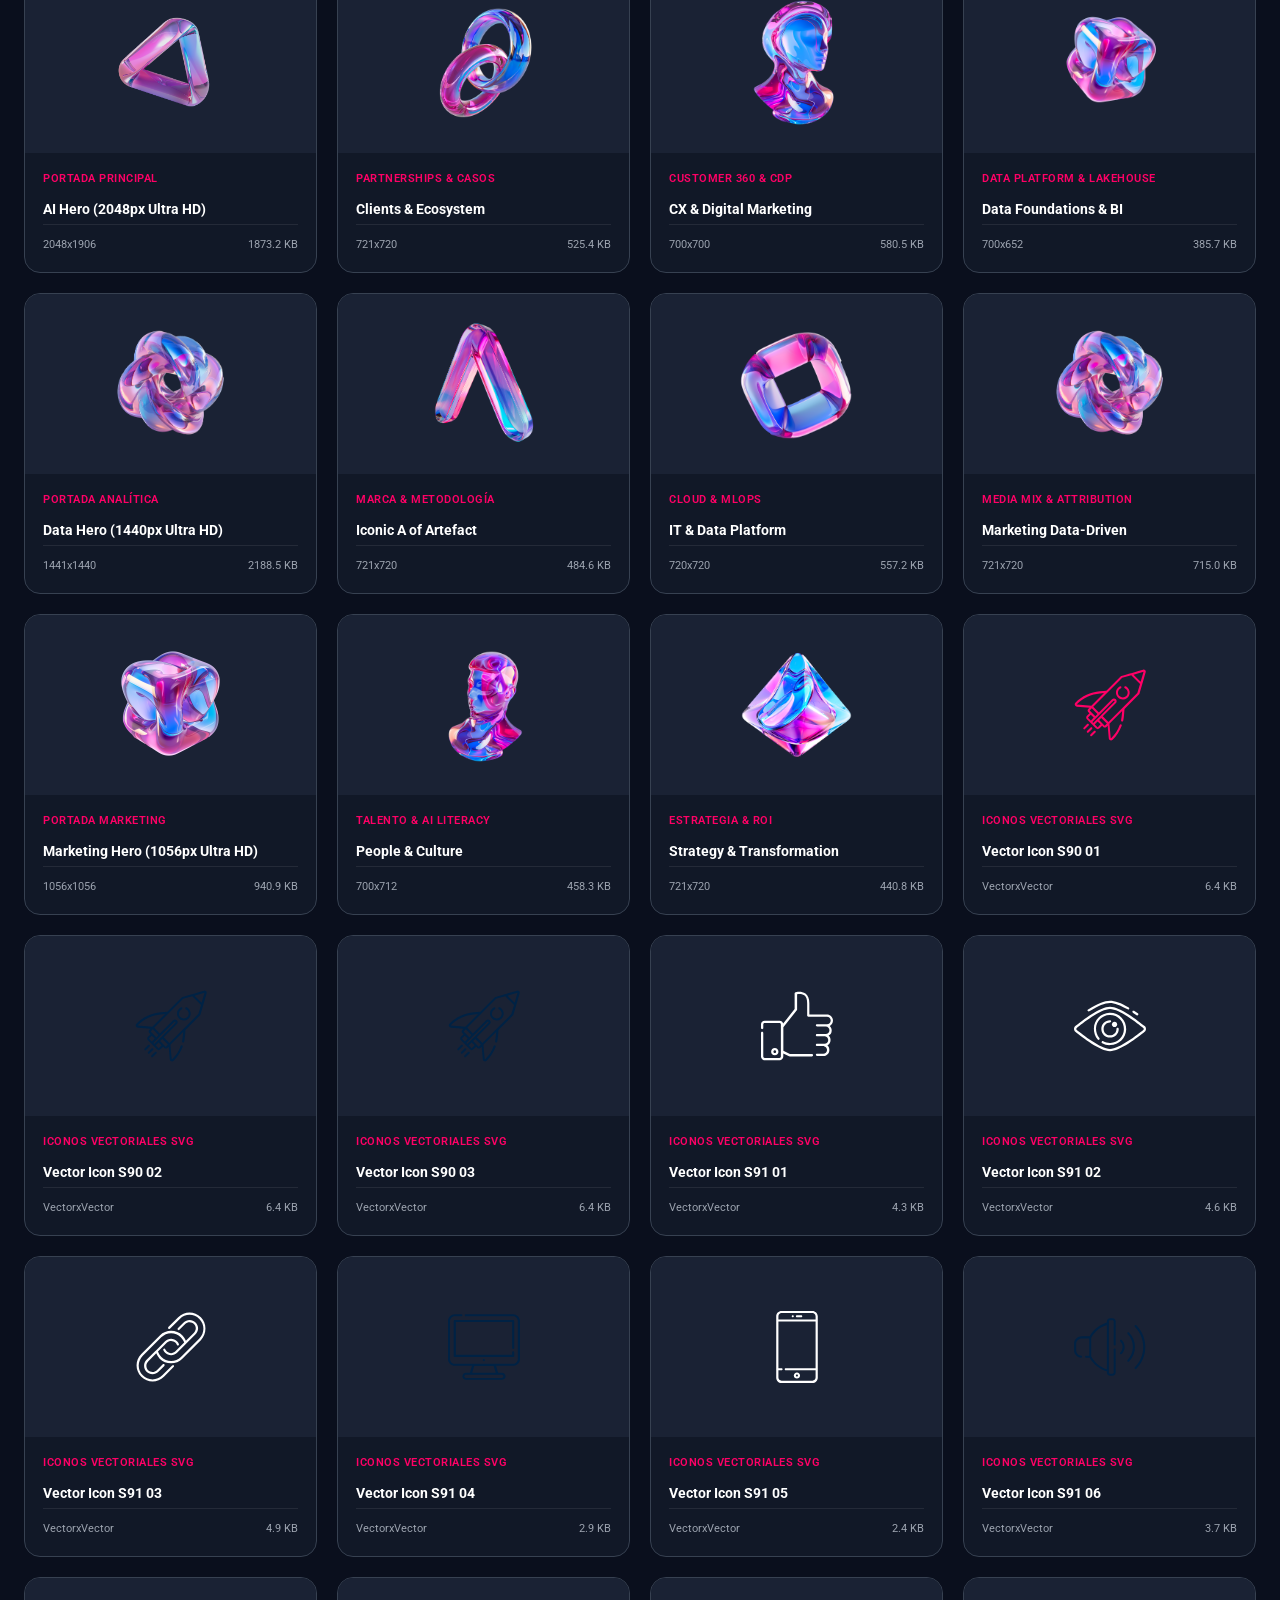
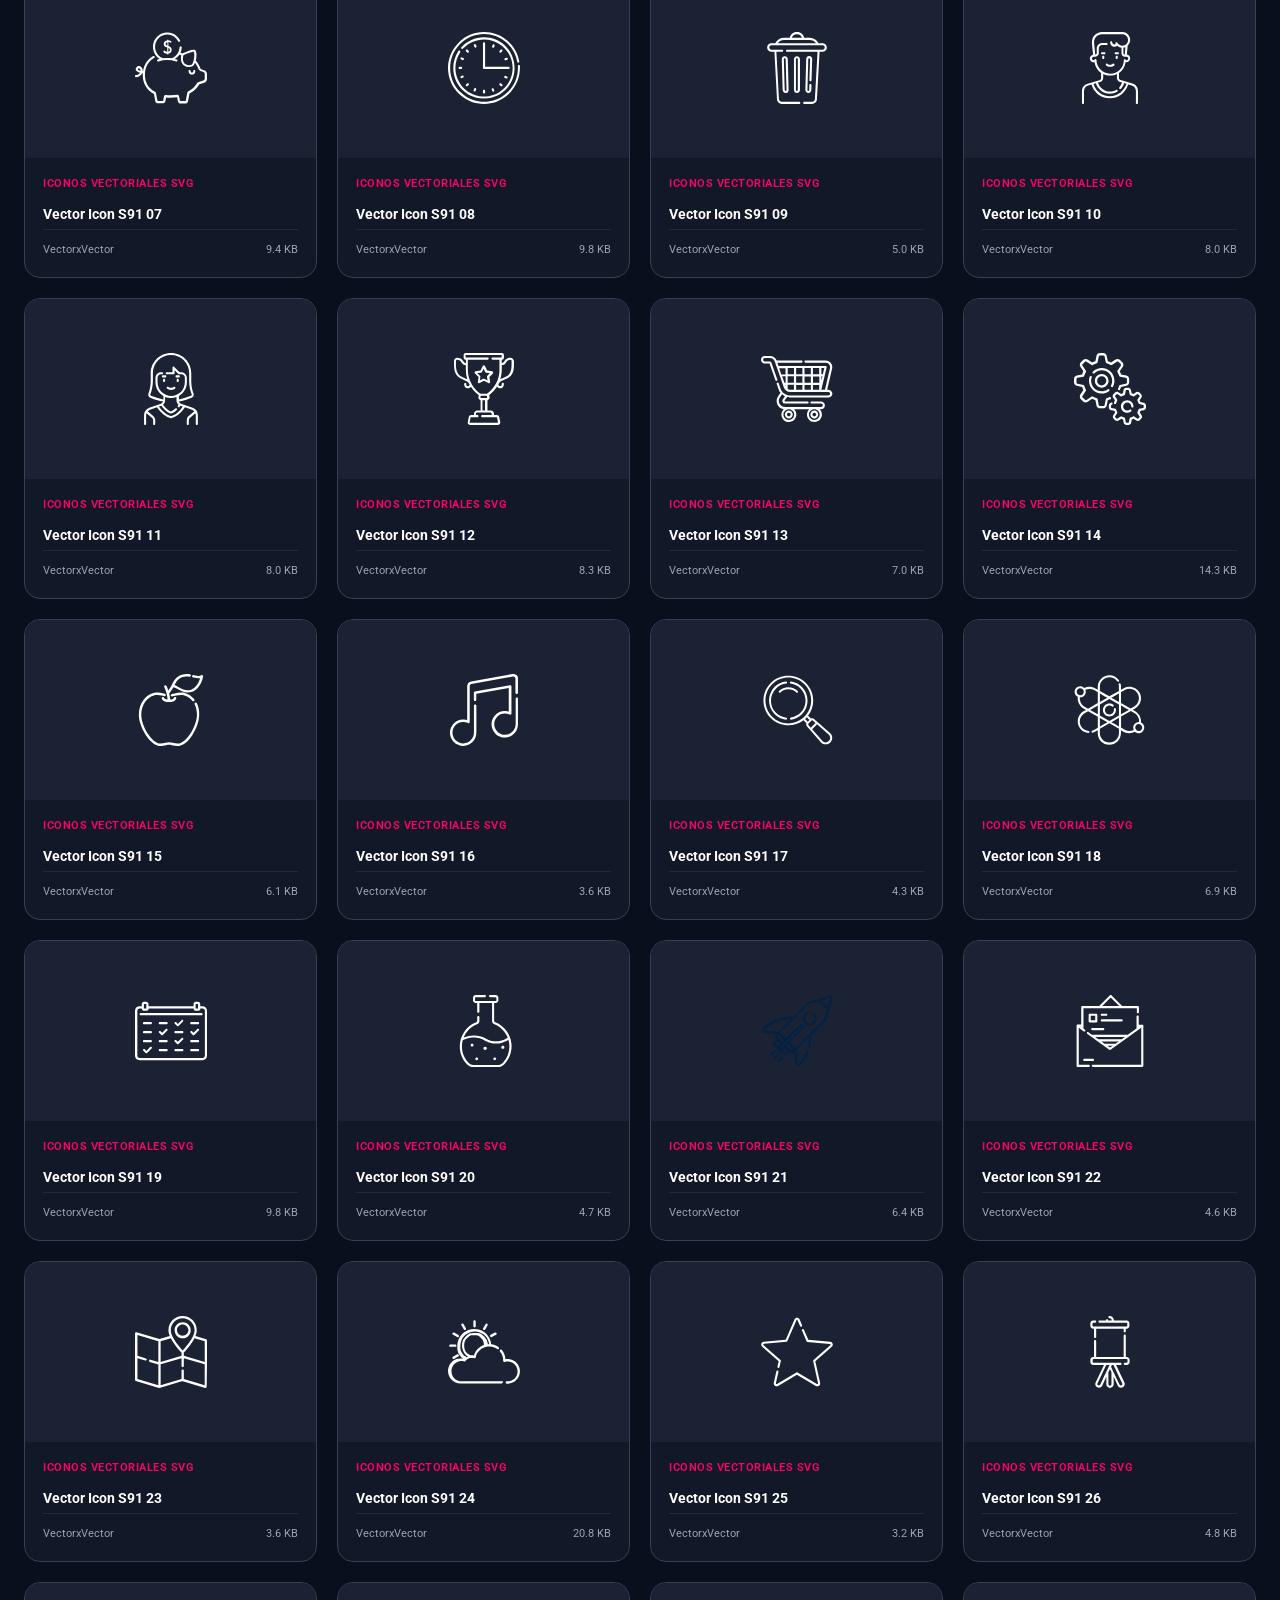
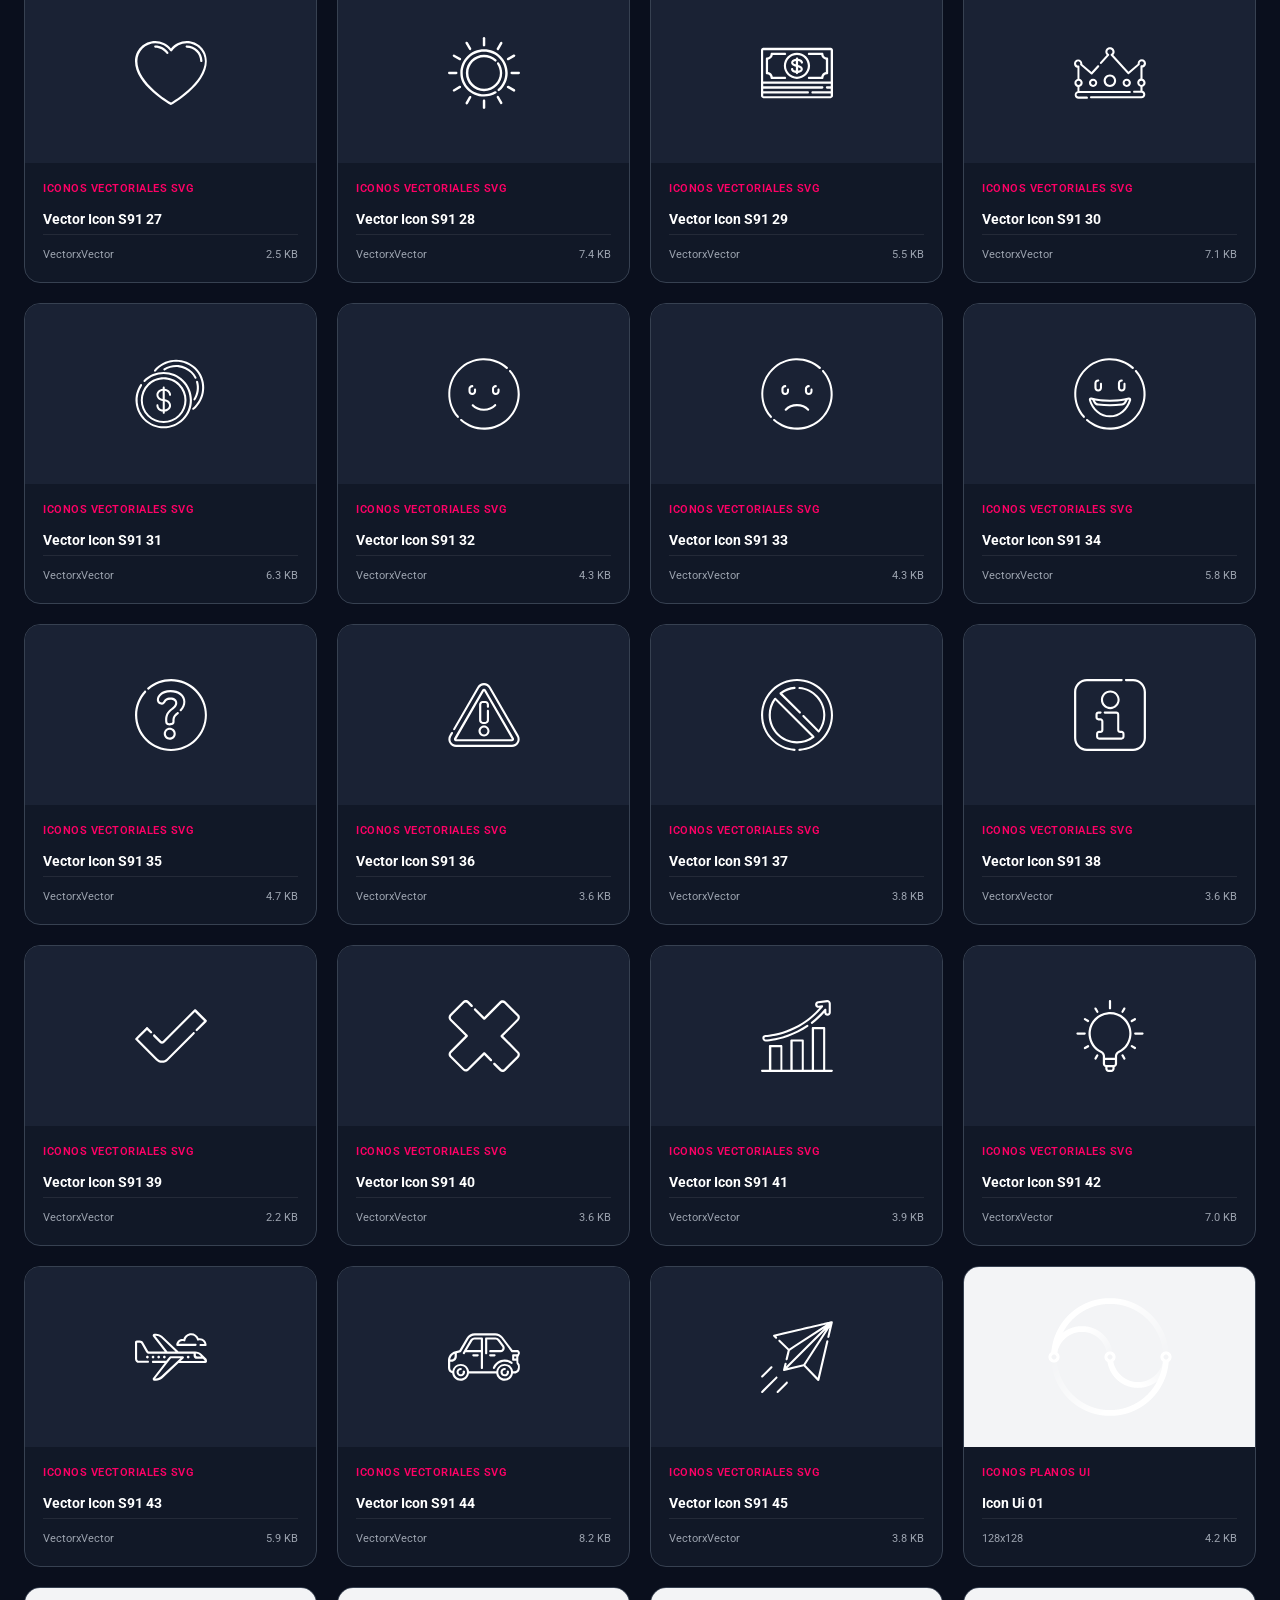
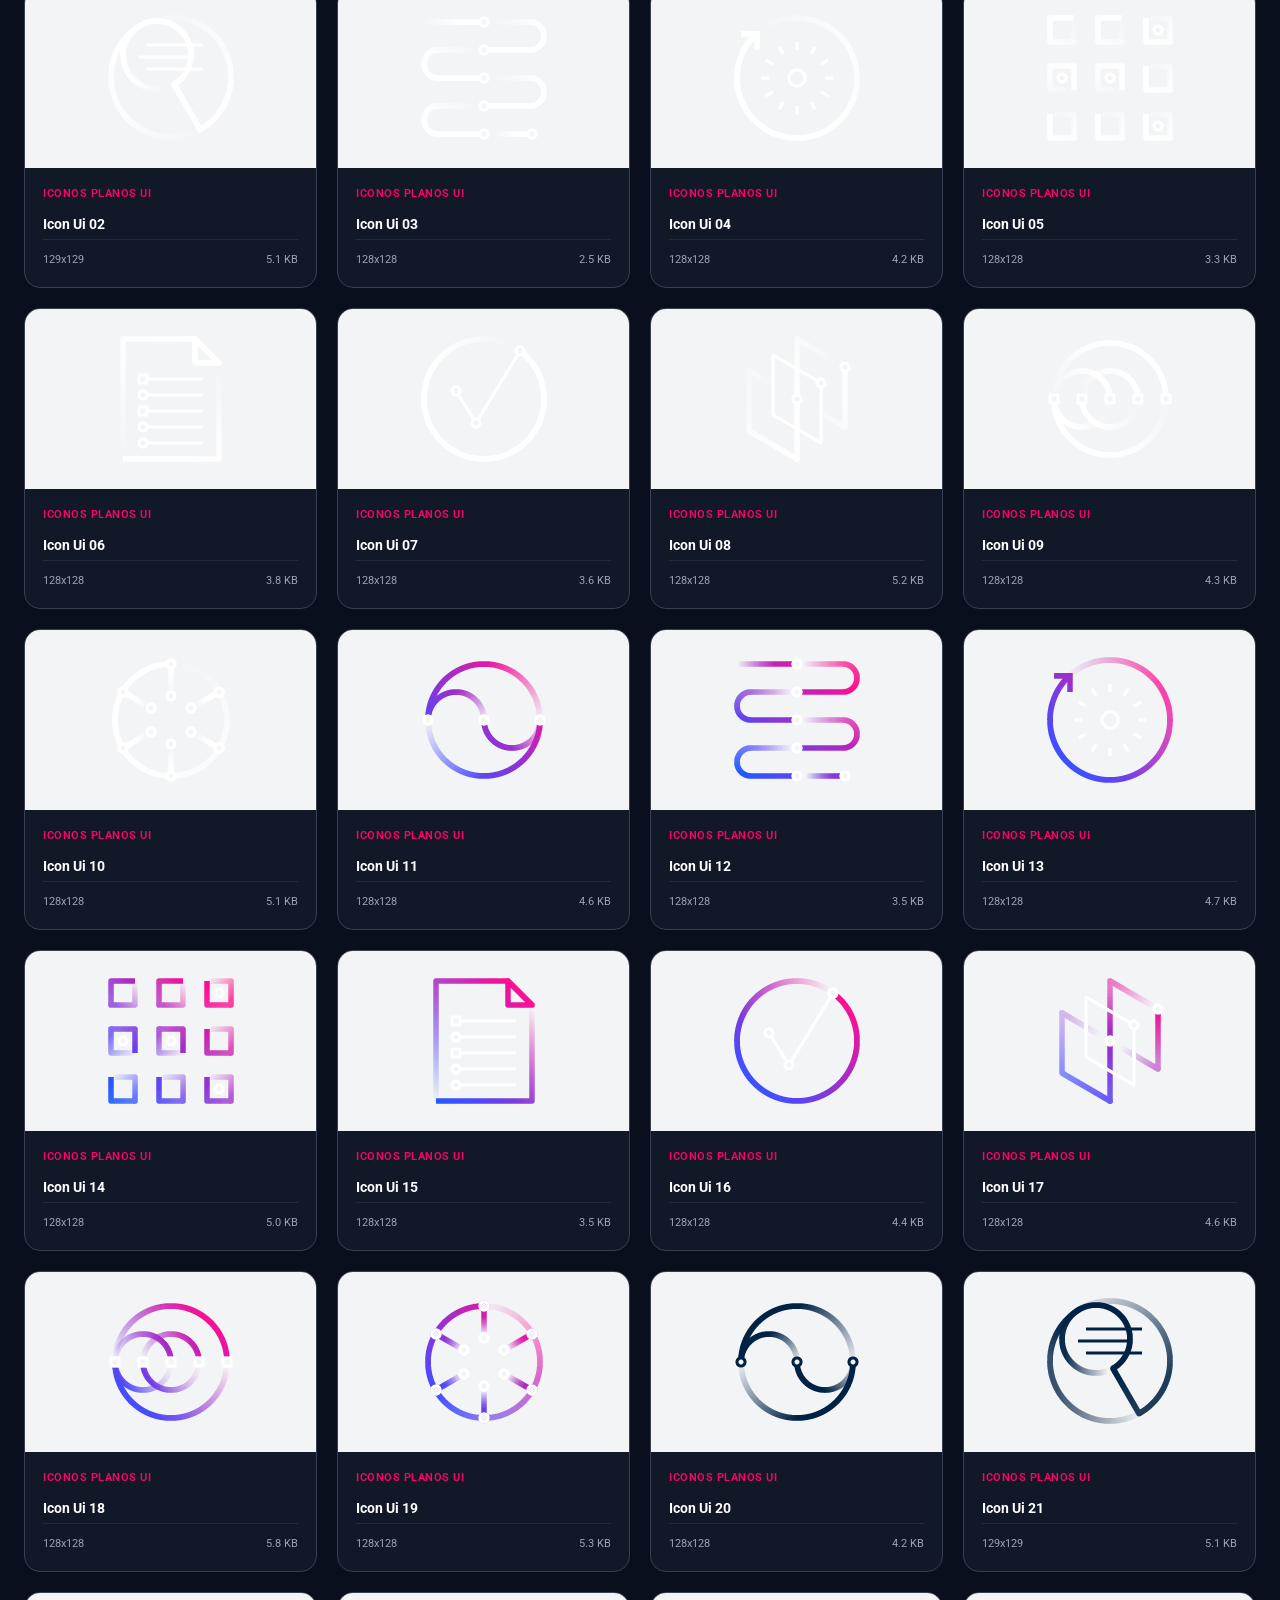
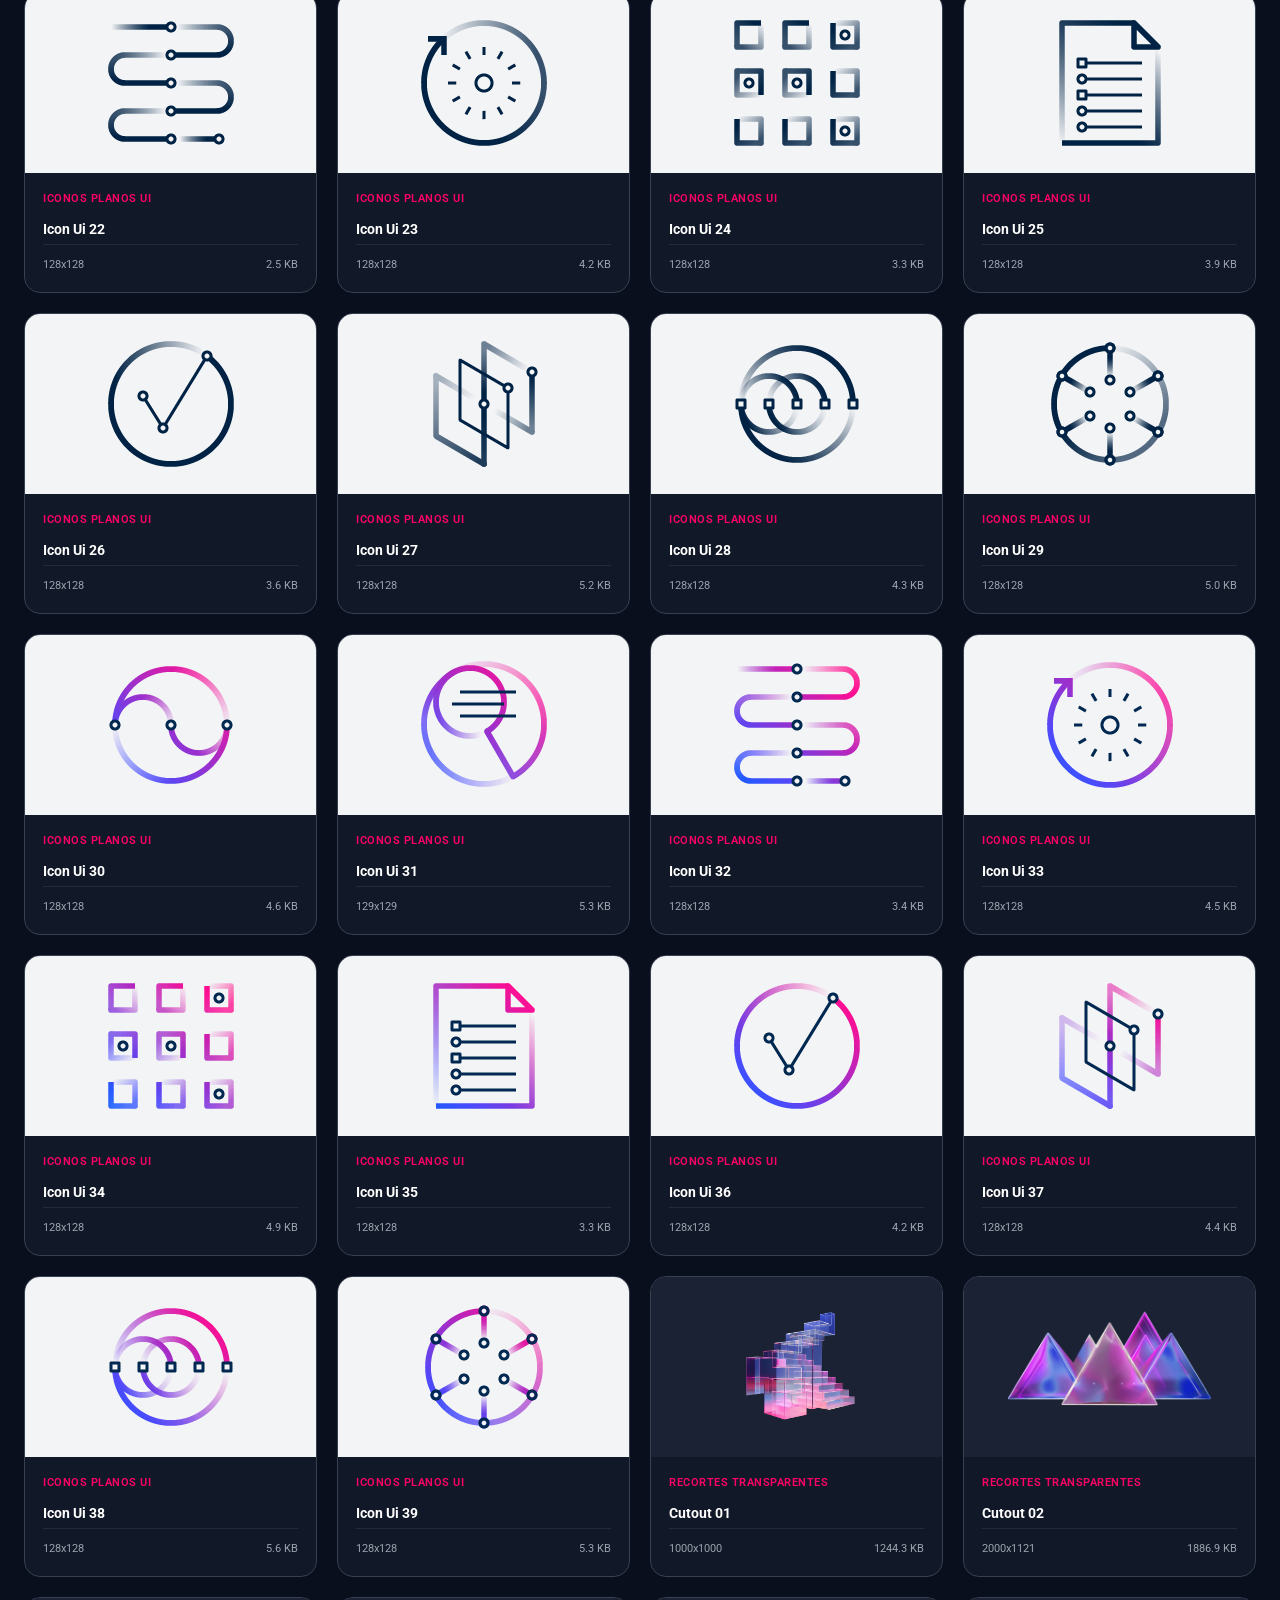
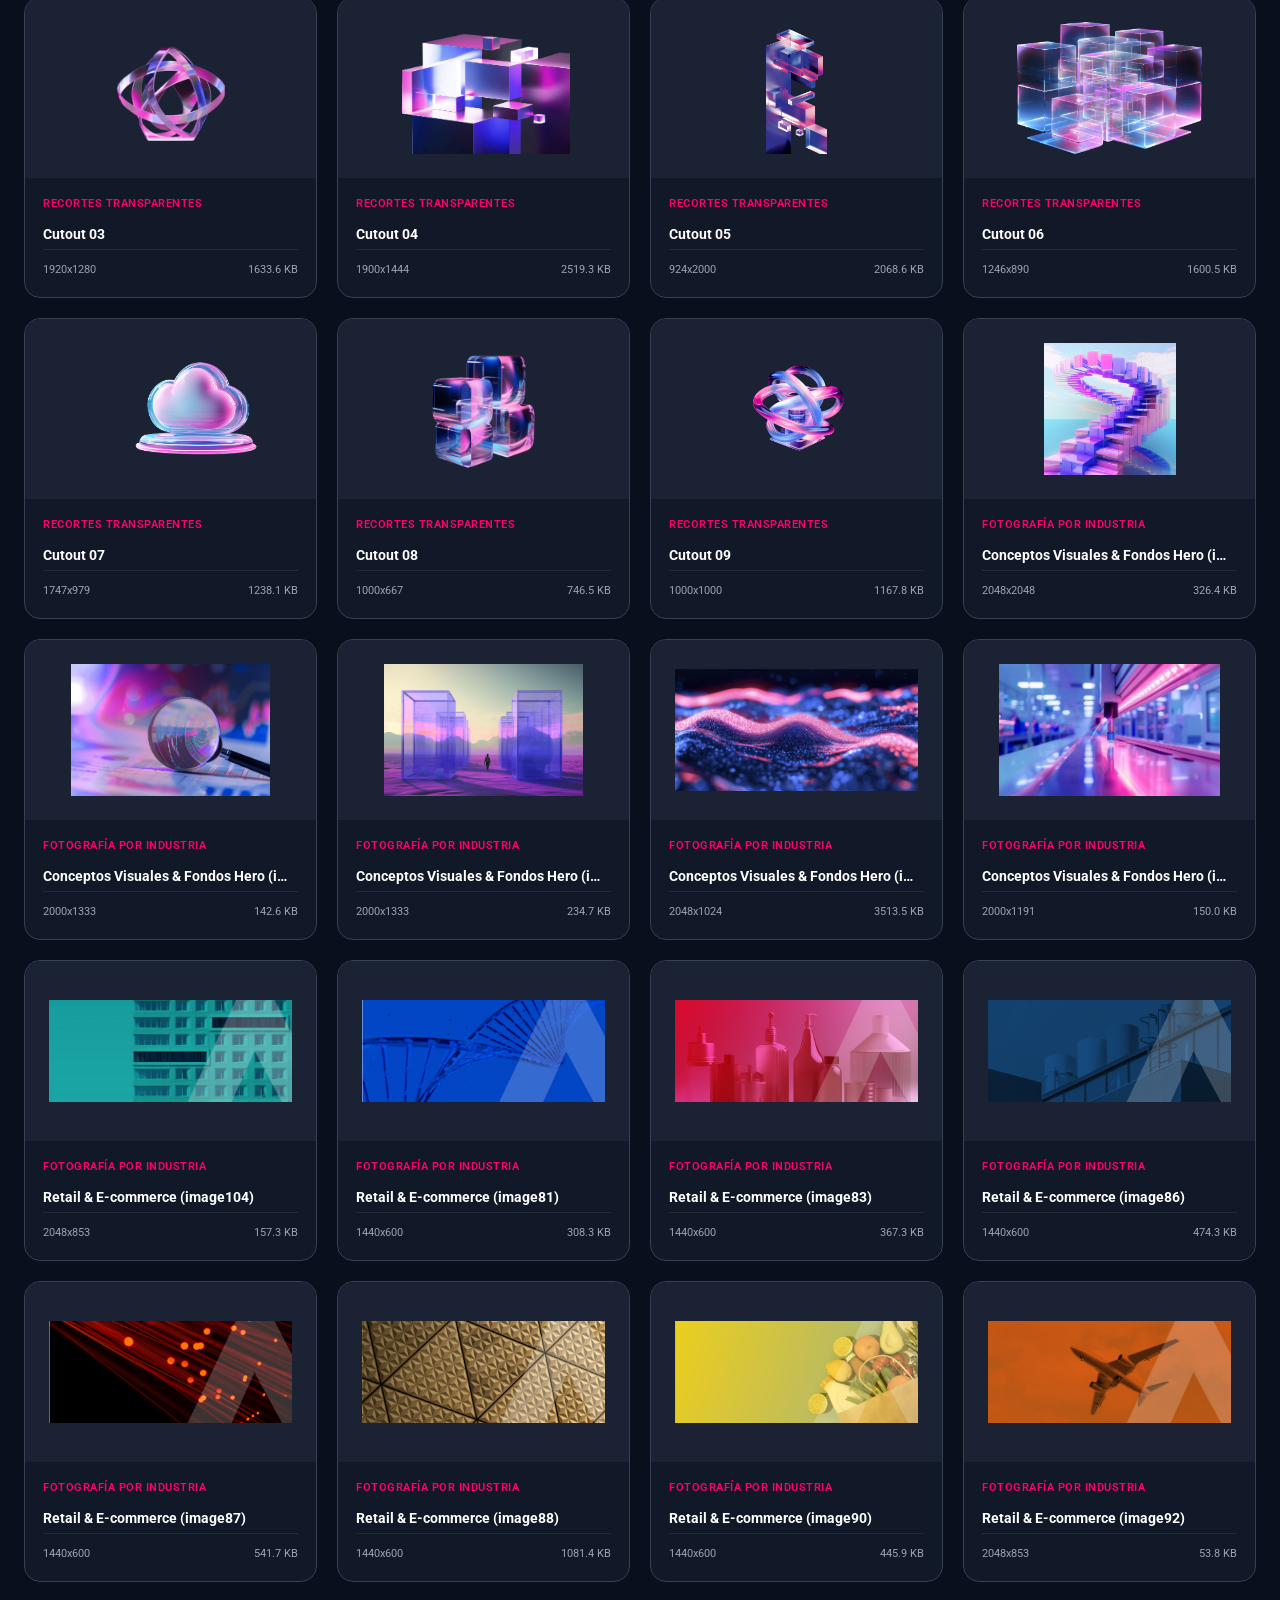
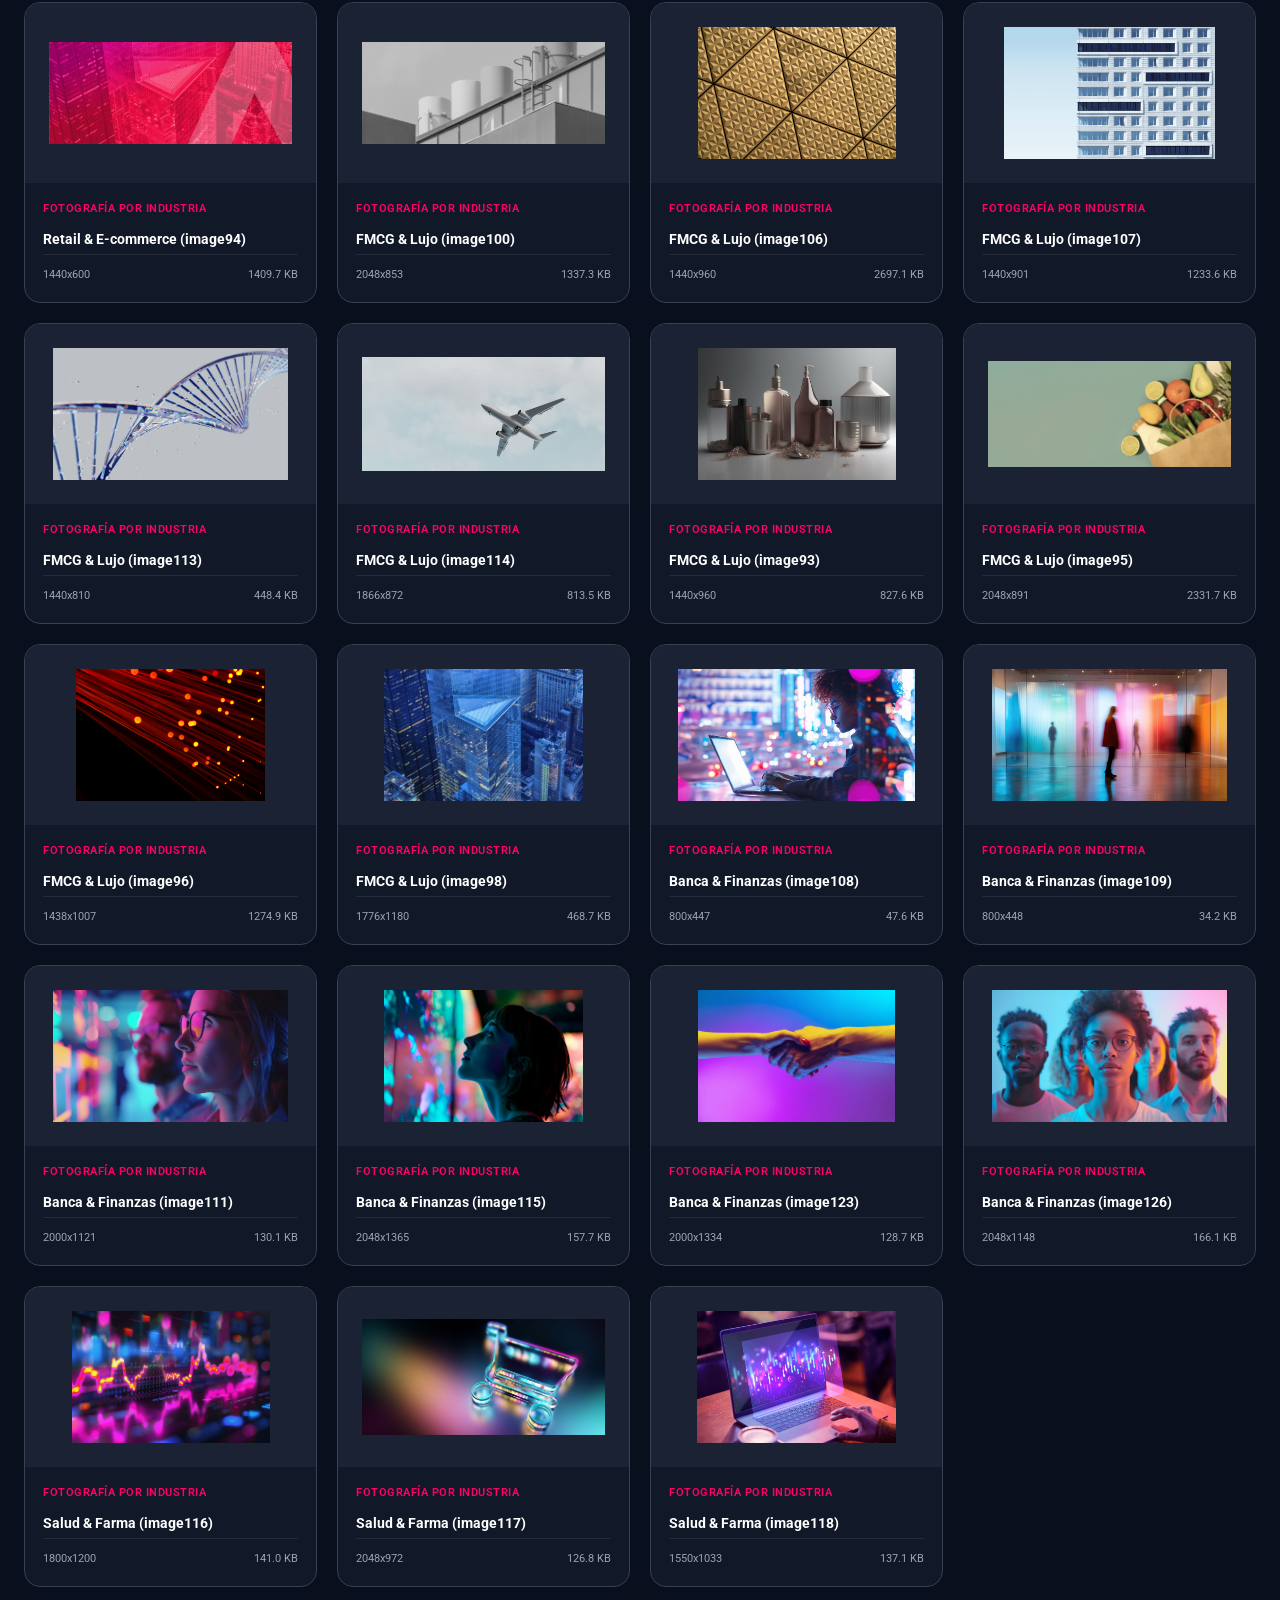
